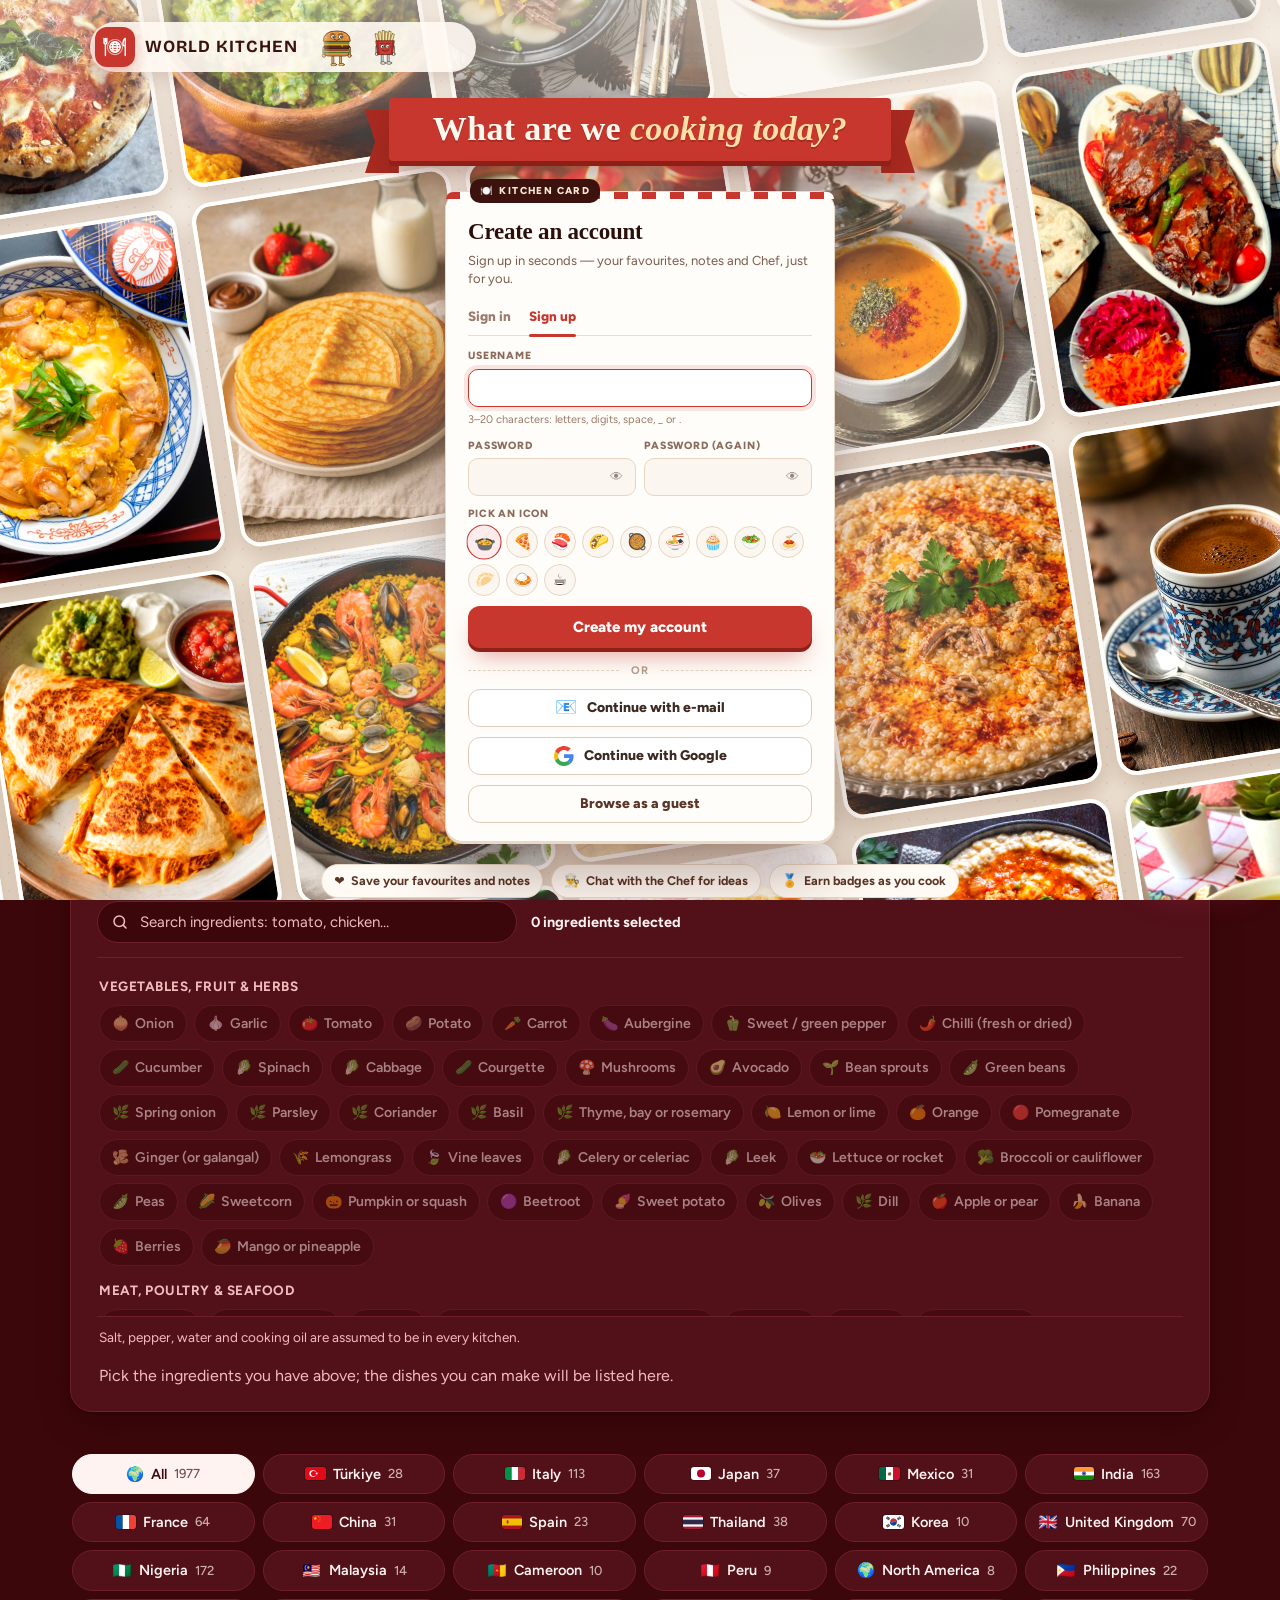
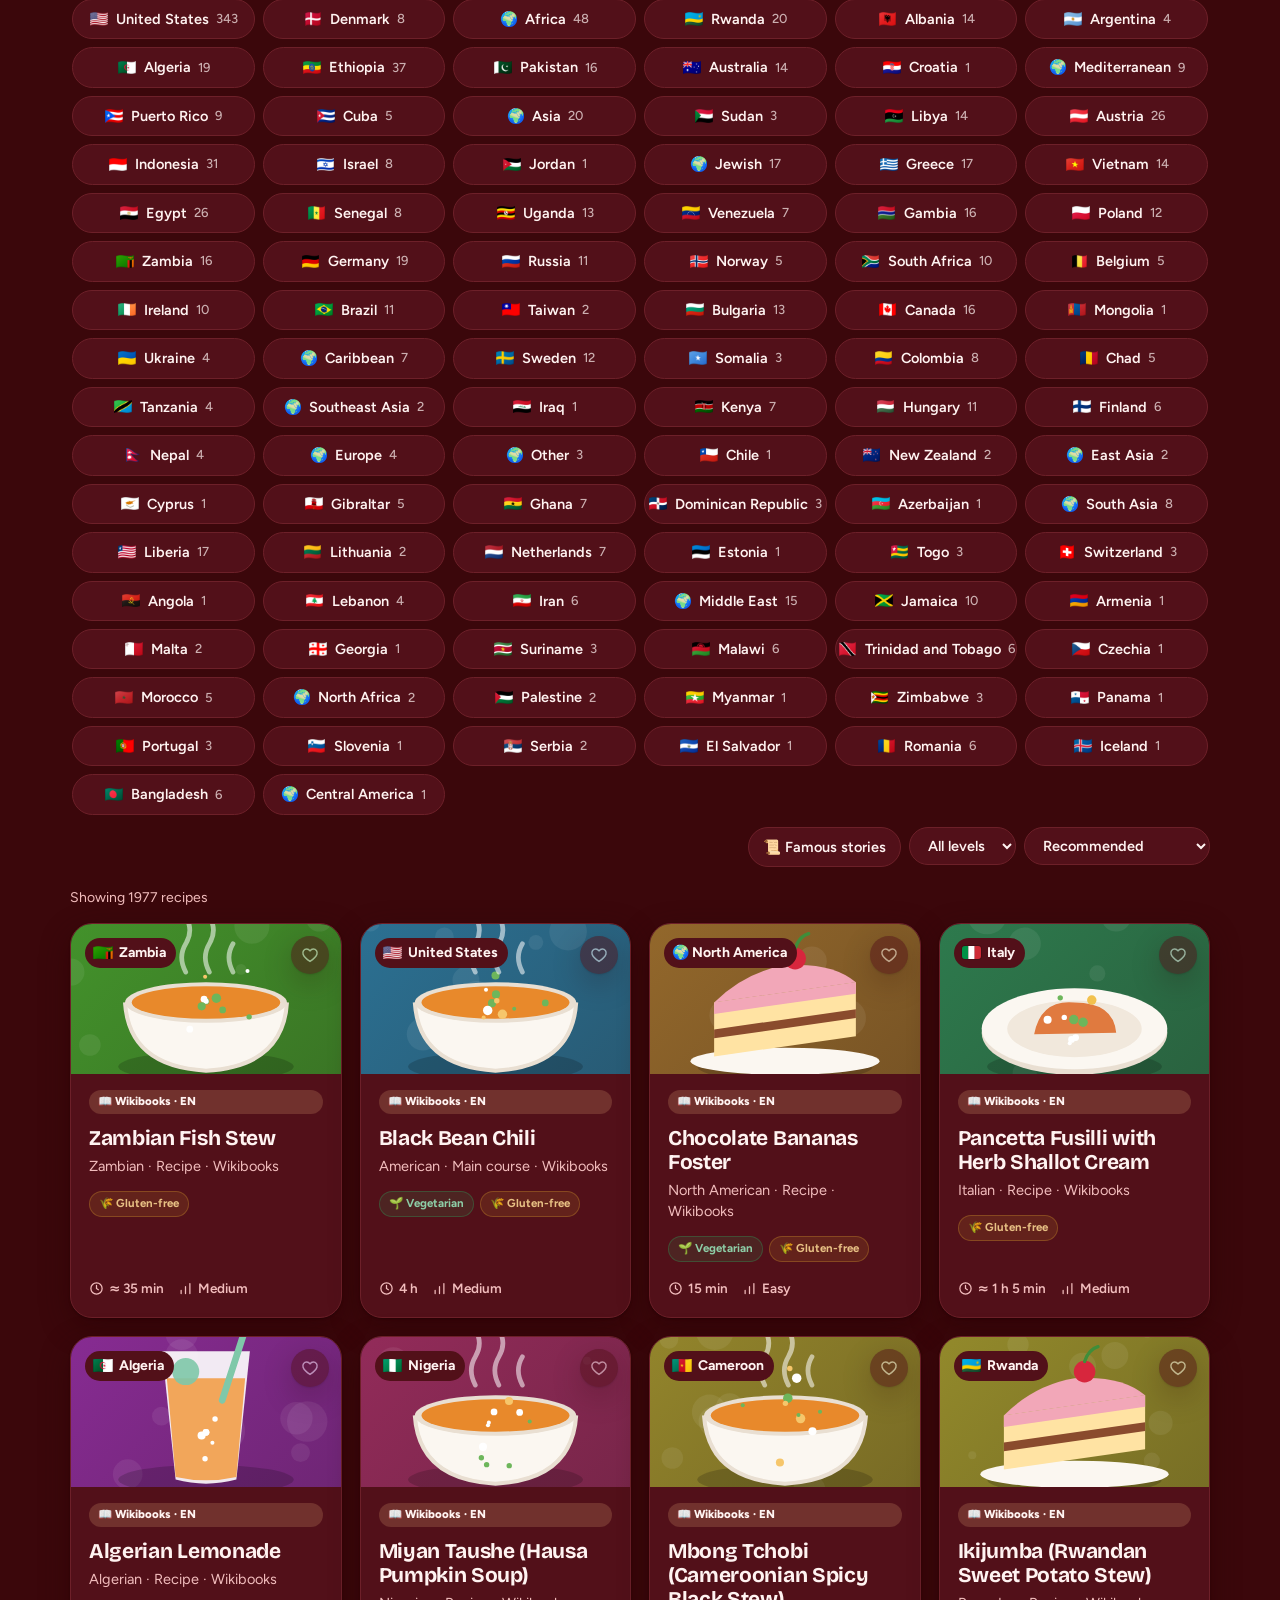
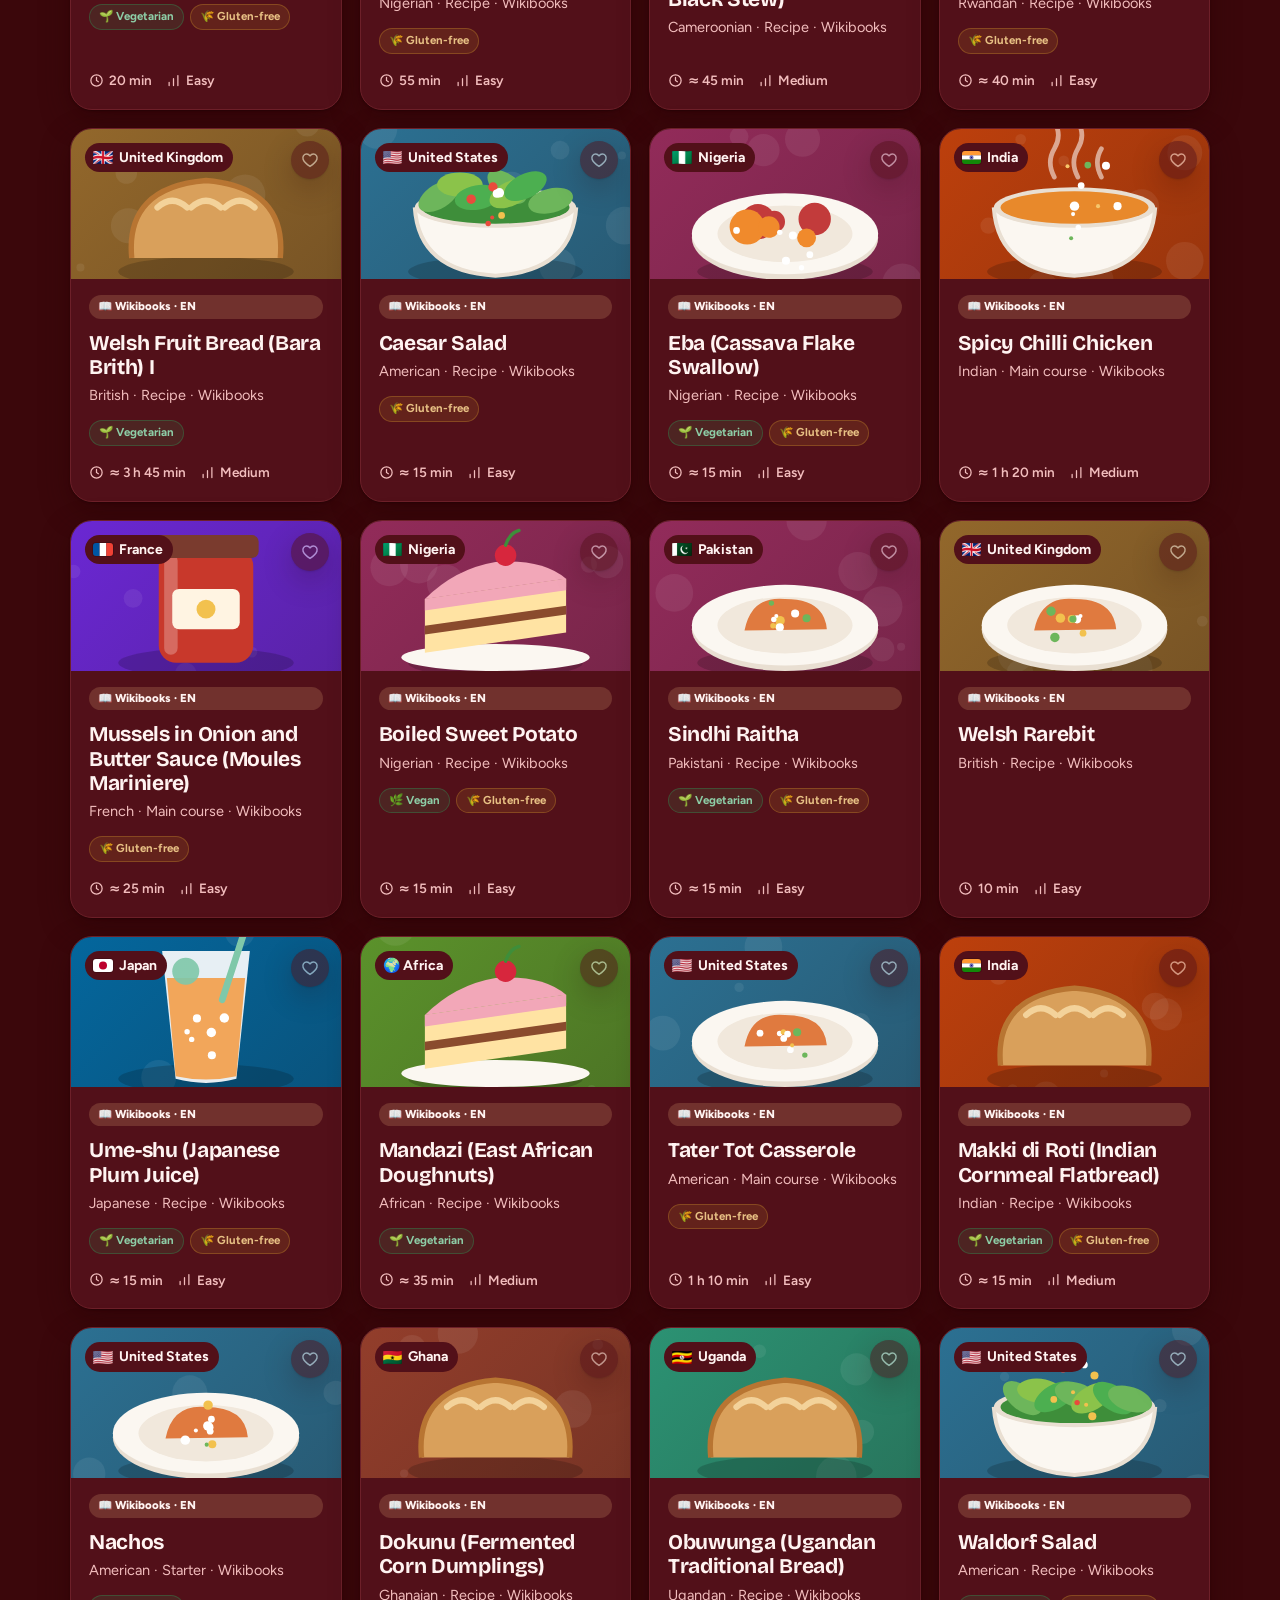
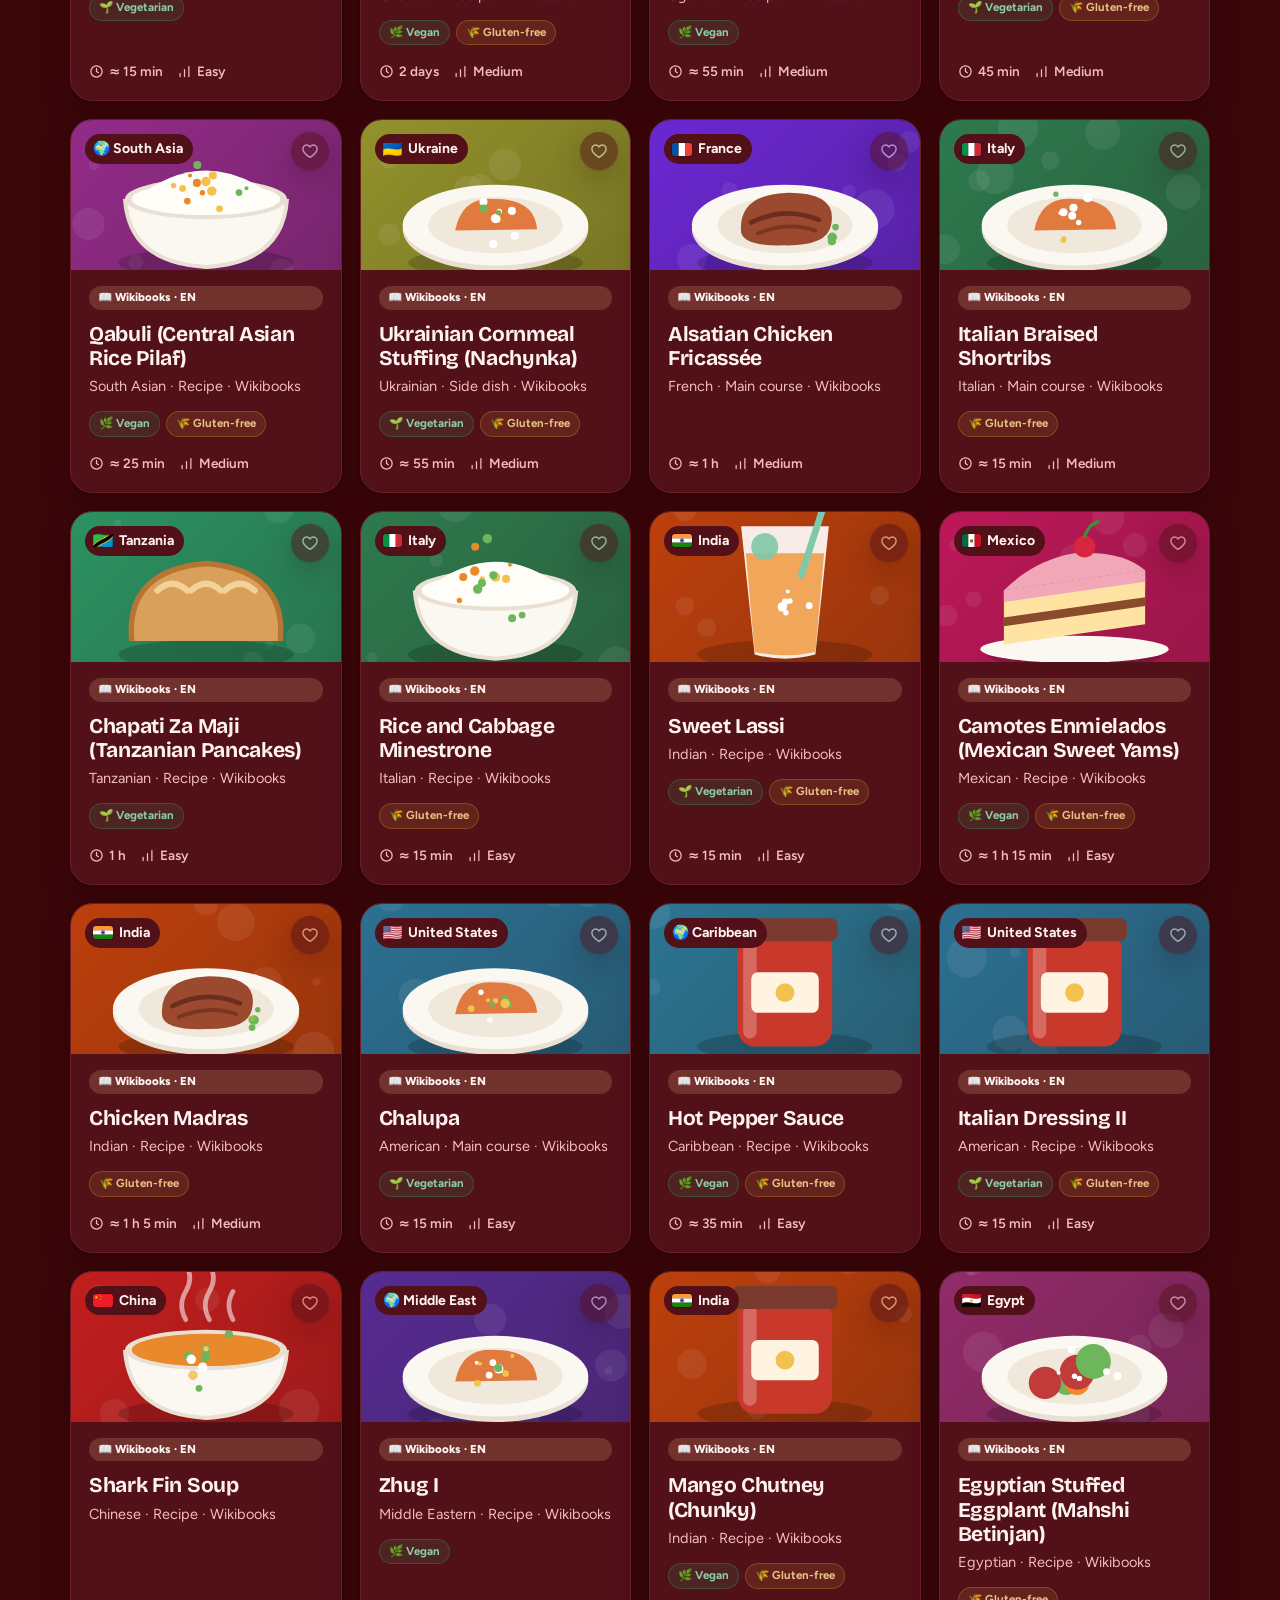
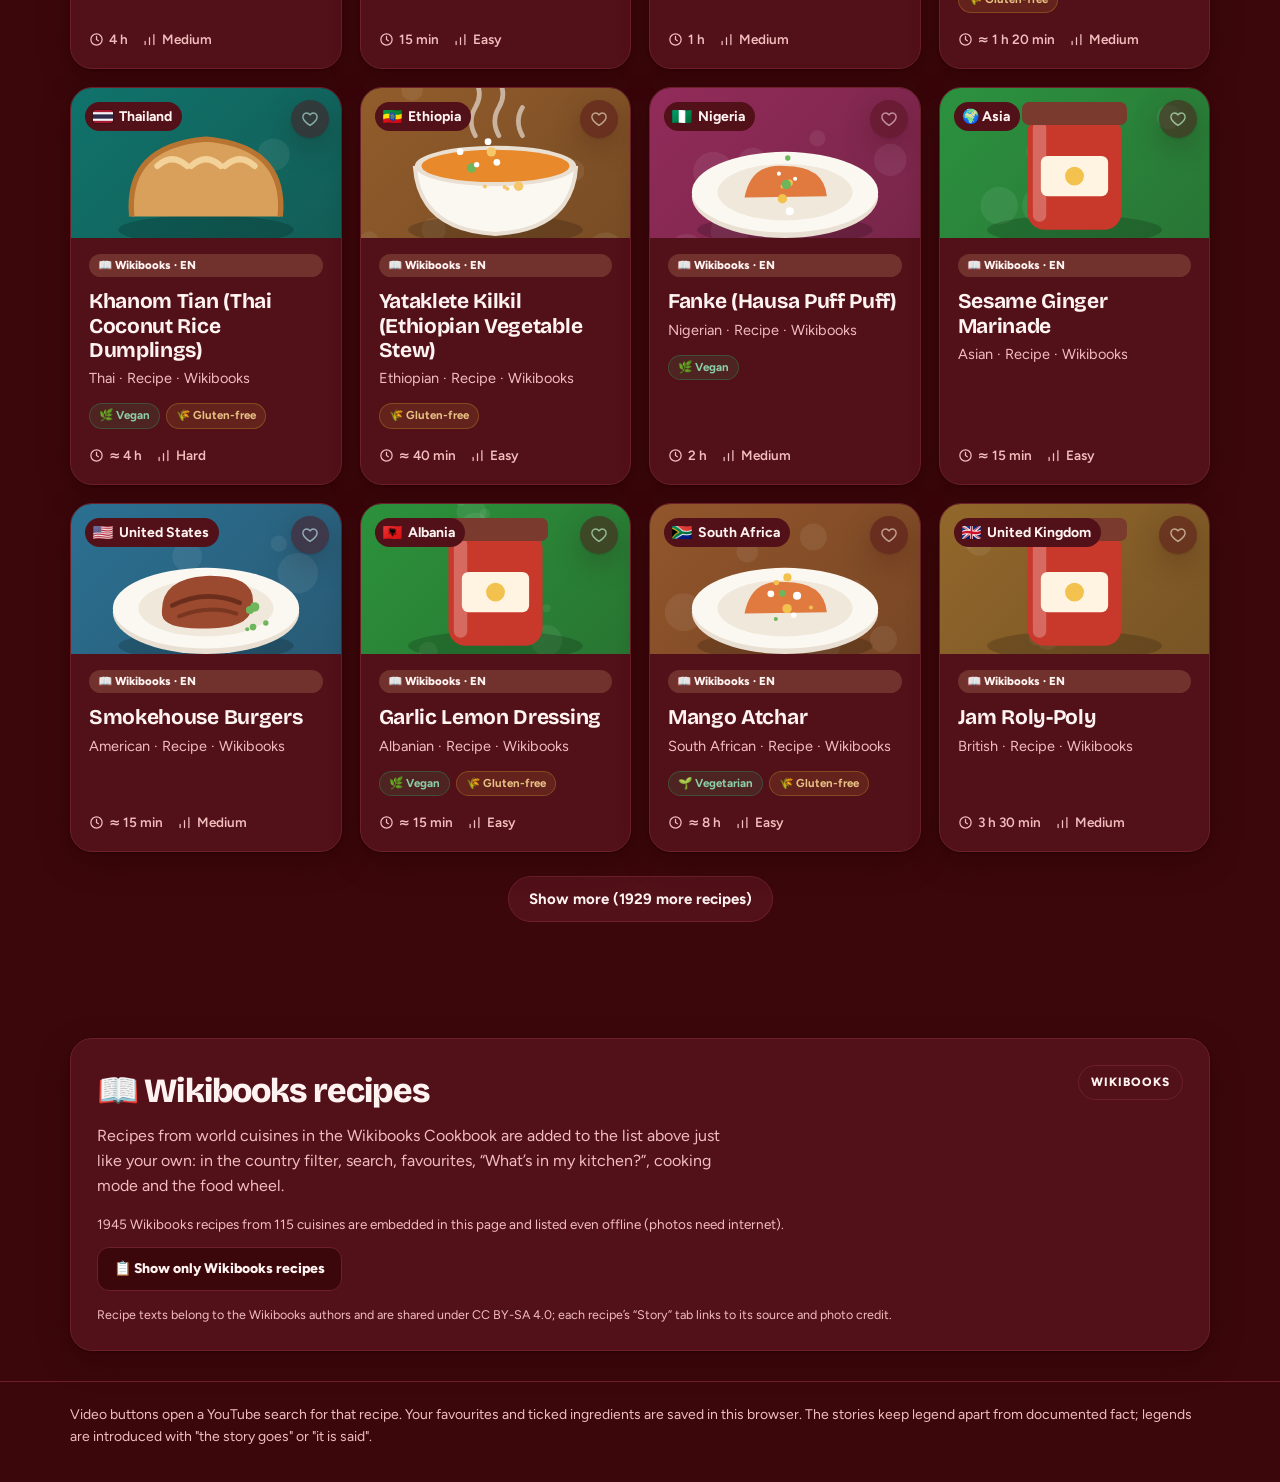
==== index.html @ ebfd3859 "World Kitchen yazısının yanında hamburger-patates kovalama animasyonu Giriş ekranındaki ve site üst " ====
<!DOCTYPE html>
<html lang="en" data-theme="dark">
<head>
<meta charset="utf-8">
<meta name="viewport" content="width=1280, viewport-fit=cover">
<title>World Kitchen — Recipes and Their Stories</title>
<meta property="og:title" content="World Kitchen — Recipes and Their Stories">
<meta property="og:description" content="Around 2,000 recipes from more than 100 cuisines, with cooking mode, timers, a food wheel and a what-can-I-cook ingredient finder.">
<meta property="og:type" content="website">
<meta property="og:url" content="https://dunya-mutfagi.vercel.app/">
<meta name="description" content="World Kitchen is a free recipe atlas: around 2,000 recipes from more than 100 countries, with cooking mode, timers, a food wheel and a 'what can I cook' ingredient finder.">
<link rel="icon" href="data:image/svg+xml,%3Csvg%20xmlns%3D%22http%3A//www.w3.org/2000/svg%22%20viewBox%3D%220%200%2032%2032%22%3E%3Crect%20width%3D%2232%22%20height%3D%2232%22%20rx%3D%228%22%20fill%3D%22%233B070B%22/%3E%3Cg%20fill%3D%22none%22%20stroke%3D%22%23FFF3F1%22%20stroke-width%3D%221.7%22%20stroke-linecap%3D%22round%22%20stroke-linejoin%3D%22round%22%3E%3Ccircle%20cx%3D%2216%22%20cy%3D%2216%22%20r%3D%229.3%22%20stroke-width%3D%221.4%22%20opacity%3D%22.6%22/%3E%3Ccircle%20cx%3D%2216%22%20cy%3D%2216%22%20r%3D%226.4%22/%3E%3Cellipse%20cx%3D%2216%22%20cy%3D%2216%22%20rx%3D%222.8%22%20ry%3D%226.4%22/%3E%3Cpath%20d%3D%22M9.6%2016h12.8M10.6%2012.8h10.8M10.6%2019.2h10.8%22/%3E%3Cpath%20d%3D%22M2.4%205.5v4.2M4.2%205.5v4.2M6%205.5v4.2M2.4%209.7c0%201.6.8%202.5%201.8%202.5S6%2011.3%206%209.7M4.2%2012.2V26.5%22/%3E%3Cpath%20d%3D%22M28.6%2026.5V5.5c-1.9%201.1-2.8%203.9-2.8%206.9%200%201.5.9%202.4%202.8%202.6%22/%3E%3C/g%3E%3C/svg%3E">
<link rel="preconnect" href="https://fonts.googleapis.com">
<link rel="preconnect" href="https://fonts.gstatic.com" crossorigin>
<link href="https://fonts.googleapis.com/css2?family=Bricolage+Grotesque:opsz,wght@12..96,200;12..96,300;12..96,500;12..96,700;12..96,800&family=Figtree:wght@400;500;600;700&display=swap" rel="stylesheet">
<style>
:root{
  box-sizing:border-box;
  padding-top:env(safe-area-inset-top,0px);
  padding-bottom:env(safe-area-inset-bottom,0px);
  --bg:#F6F7F9; --surface:#FFFFFF; --surface-2:#EEF1F4; --ink:#172026; --muted:#5E6B74; --line:#E1E6EA;
  --glass:rgba(246,247,249,.78); --shadow:0 1px 2px rgba(23,32,38,.06),0 8px 24px rgba(23,32,38,.07);
  --accent:#3B5BDB; --on-accent:#fff;
  --display:"Bricolage Grotesque", "Figtree", system-ui, sans-serif;
  --sans:"Figtree", system-ui, -apple-system, "Segoe UI", Roboto, sans-serif;
  --r-lg:22px; --r-md:14px; --r-sm:10px;
}
@media (prefers-color-scheme: dark){
  :root:not([data-theme="light"]){
    --bg:#3B070B; --surface:#521019; --surface-2:#651822; --ink:#FFF3F1; --muted:#F2BDBD; --line:#6D2029;
    --glass:rgba(59,7,11,.86); --shadow:0 1px 2px rgba(0,0,0,.25),0 10px 30px rgba(40,0,5,.45); --accent:#FFC98A; --on-accent:#3B070B;
  }
}
:root[data-theme="dark"]{
  --bg:#3B070B; --surface:#521019; --surface-2:#651822; --ink:#FFF3F1; --muted:#F2BDBD; --line:#6D2029;
  --glass:rgba(59,7,11,.86); --shadow:0 1px 2px rgba(0,0,0,.25),0 10px 30px rgba(40,0,5,.45); --accent:#FFC98A; --on-accent:#3B070B;
}
/* ek temalar */
:root[data-skin="navy"]{--bg:#0E1726;--surface:#16233A;--surface-2:#1F2F4D;--ink:#EEF3FF;--muted:#A9B8D6;--line:#2A3D5E;--glass:rgba(14,23,38,.86);--shadow:0 1px 2px rgba(0,0,0,.25),0 10px 30px rgba(0,0,0,.4);--accent:#8FB8FF;--on-accent:#0E1726}
:root[data-skin="forest"]{--bg:#0F1F17;--surface:#173024;--surface-2:#1F3D2E;--ink:#EEF7F0;--muted:#A8C9B3;--line:#2A4A38;--glass:rgba(15,31,23,.86);--shadow:0 1px 2px rgba(0,0,0,.25),0 10px 30px rgba(0,0,0,.4);--accent:#E6C26B;--on-accent:#0F1F17}
:root[data-skin="espresso"]{--bg:#1E1410;--surface:#2B1D17;--surface-2:#3A2820;--ink:#F7EDE6;--muted:#CDB4A4;--line:#4A3328;--glass:rgba(30,20,16,.86);--shadow:0 1px 2px rgba(0,0,0,.25),0 10px 30px rgba(0,0,0,.4);--accent:#E8A86A;--on-accent:#1E1410}
:root[data-skin="plum"]{--bg:#1A1225;--surface:#251A35;--surface-2:#31234A;--ink:#F4EEFF;--muted:#C2B3DD;--line:#3B2C55;--glass:rgba(26,18,37,.86);--shadow:0 1px 2px rgba(0,0,0,.25),0 10px 30px rgba(0,0,0,.4);--accent:#F5B3D0;--on-accent:#1A1225}
:root[data-skin="black"]{--bg:#000000;--surface:#111111;--surface-2:#1B1B1B;--ink:#F2F2F2;--muted:#A8A8A8;--line:#262626;--glass:rgba(0,0,0,.86);--shadow:0 1px 2px rgba(0,0,0,.25),0 10px 30px rgba(0,0,0,.4);--accent:#FFC98A;--on-accent:#000000}
:root[data-skin="cream"]{--bg:#F7F1E6;--surface:#FFFBF3;--surface-2:#EFE6D6;--ink:#2E2219;--muted:#75624F;--line:#E4D7C2;--glass:rgba(247,241,230,.86);--shadow:0 1px 2px rgba(23,32,38,.06),0 8px 24px rgba(23,32,38,.07);--accent:#B5542C;--on-accent:#FFFFFF}
:root[data-skin="mint"]{--bg:#EEF7F3;--surface:#FFFFFF;--surface-2:#DFF0E8;--ink:#12302A;--muted:#4F6F66;--line:#CFE5DB;--glass:rgba(238,247,243,.86);--shadow:0 1px 2px rgba(23,32,38,.06),0 8px 24px rgba(23,32,38,.07);--accent:#1F8A6B;--on-accent:#FFFFFF}
:root[data-skin="rose"]{--bg:#FDF0F3;--surface:#FFFFFF;--surface-2:#F8E0E7;--ink:#3A1621;--muted:#8A5A68;--line:#F1D3DC;--glass:rgba(253,240,243,.86);--shadow:0 1px 2px rgba(23,32,38,.06),0 8px 24px rgba(23,32,38,.07);--accent:#D63E6C;--on-accent:#FFFFFF}
:root[data-skin="sky"]{--bg:#EEF4FB;--surface:#FFFFFF;--surface-2:#DDE9F7;--ink:#14243A;--muted:#53657D;--line:#CCDCEF;--glass:rgba(238,244,251,.86);--shadow:0 1px 2px rgba(23,32,38,.06),0 8px 24px rgba(23,32,38,.07);--accent:#2F6FD6;--on-accent:#FFFFFF}
:root[data-skin="lavender"]{--bg:#F4F0FC;--surface:#FFFFFF;--surface-2:#E8E0F8;--ink:#2A1A45;--muted:#6B5A8A;--line:#DDD2F2;--glass:rgba(244,240,252,.86);--shadow:0 1px 2px rgba(23,32,38,.06),0 8px 24px rgba(23,32,38,.07);--accent:#7C3AED;--on-accent:#FFFFFF}
:root[data-skin="cherry"]{--bg:#FDF1F1;--surface:#FFFFFF;--surface-2:#F9E0E0;--ink:#3A1212;--muted:#8A5050;--line:#F2D0D0;--glass:rgba(253,241,241,.86);--shadow:0 1px 2px rgba(23,32,38,.06),0 8px 24px rgba(23,32,38,.07);--accent:#D62828;--on-accent:#FFFFFF}
:root[data-skin="peach"]{--bg:#FFF4EC;--surface:#FFFFFF;--surface-2:#FDE6D6;--ink:#3A2214;--muted:#8A6450;--line:#F6D9C4;--glass:rgba(255,244,236,.86);--shadow:0 1px 2px rgba(23,32,38,.06),0 8px 24px rgba(23,32,38,.07);--accent:#E8691E;--on-accent:#FFFFFF}
:root[data-skin="lemon"]{--bg:#FDFBEA;--surface:#FFFFFF;--surface-2:#F8F2CC;--ink:#2F2A0E;--muted:#6E6740;--line:#EDE4B4;--glass:rgba(253,251,234,.86);--shadow:0 1px 2px rgba(23,32,38,.06),0 8px 24px rgba(23,32,38,.07);--accent:#B8960B;--on-accent:#FFFFFF}
:root[data-skin="ocean"]{--bg:#0A1F24;--surface:#11303A;--surface-2:#18404C;--ink:#E8F7F8;--muted:#9CC6CC;--line:#21505C;--glass:rgba(10,31,36,.86);--shadow:0 1px 2px rgba(0,0,0,.25),0 10px 30px rgba(0,0,0,.4);--accent:#4FD1C5;--on-accent:#0A1F24}
:root[data-skin="crimson"]{--bg:#170B0D;--surface:#241215;--surface-2:#33191D;--ink:#FBECEC;--muted:#D3A6AB;--line:#45222A;--glass:rgba(23,11,13,.86);--shadow:0 1px 2px rgba(0,0,0,.25),0 10px 30px rgba(0,0,0,.4);--accent:#FF4D5E;--on-accent:#170B0D}
:root[data-skin="graphite"]{--bg:#1C1E22;--surface:#26292E;--surface-2:#31353B;--ink:#F1F2F4;--muted:#A9AFB8;--line:#3D4249;--glass:rgba(28,30,34,.86);--shadow:0 1px 2px rgba(0,0,0,.25),0 10px 30px rgba(0,0,0,.4);--accent:#F2C14E;--on-accent:#1C1E22}
:root[data-skin="galaxy"]{--bg:#0F0D2A;--surface:#18153D;--surface-2:#221E52;--ink:#EEEBFF;--muted:#ABA4DA;--line:#2E2866;--glass:rgba(15,13,42,.86);--shadow:0 1px 2px rgba(0,0,0,.25),0 10px 30px rgba(0,0,0,.4);--accent:#7DD3FC;--on-accent:#0F0D2A}
.skin-pop{position:fixed;top:calc(env(safe-area-inset-top,0px) + 74px);right:16px;z-index:72;width:min(380px,calc(100% - 32px));max-height:calc(100% - 100px);overflow:auto;padding:14px 16px 16px;border-radius:18px;border:1px solid var(--line);background:var(--surface);color:var(--ink);box-shadow:0 20px 50px rgba(0,0,0,.35)}
.skin-pop[hidden]{display:none}
.skin-top{display:flex;justify-content:space-between;align-items:center;margin-bottom:10px}.skin-top b{font-size:15px}
.skin-x{border:0;background:none;color:var(--ink);font-size:16px;cursor:pointer;opacity:.7}
.skin-h{margin:10px 0 6px;font-size:11.5px;font-weight:800;letter-spacing:.08em;text-transform:uppercase;color:var(--muted)}
.skin-grid{display:grid;grid-template-columns:repeat(2,1fr);gap:8px}
.skin-grid button{display:flex;align-items:center;gap:10px;padding:8px 10px;border-radius:12px;border:1.5px solid var(--line);background:var(--bg);color:var(--ink);font:inherit;font-size:13.5px;font-weight:700;cursor:pointer;text-align:left}
.skin-grid button[aria-pressed="true"]{border-color:var(--accent);box-shadow:0 0 0 2px color-mix(in srgb,var(--accent) 35%,transparent)}
.skin-sw{flex:none;width:30px;height:30px;border-radius:50%;border:1px solid rgba(127,127,127,.35);position:relative;overflow:hidden}
.skin-sw i{position:absolute;inset:auto 0 0 0;height:45%}
.skin-sw em{position:absolute;right:3px;top:3px;width:9px;height:9px;border-radius:50%}
@media (max-width:640px){.skin-pop{top:auto;bottom:calc(76px + env(safe-area-inset-bottom,0px));left:16px;right:16px;width:auto}}
*,*::before,*::after{box-sizing:inherit}
html{scroll-padding-top:calc(env(safe-area-inset-top,0px) + 80px)}
body{margin:0;background:var(--bg);color:var(--ink);font-family:var(--sans);font-size:16px;line-height:1.55;-webkit-font-smoothing:antialiased}
button{font:inherit;color:inherit}
a{color:inherit}
:focus-visible{outline:3px solid var(--accent);outline-offset:2px;border-radius:8px}
.wrap{max-width:1180px;margin:0 auto;padding:0 20px}
.sr{position:absolute;width:1px;height:1px;overflow:hidden;clip:rect(0 0 0 0)}

/* Top bar */
.bar{position:sticky;top:env(safe-area-inset-top,0px);z-index:20;background:var(--glass);backdrop-filter:saturate(1.6) blur(14px);-webkit-backdrop-filter:saturate(1.6) blur(14px);border-bottom:1px solid var(--line)}
.bar .wrap{display:flex;align-items:center;gap:14px;height:66px}
.logo{font-family:var(--display);font-weight:800;font-size:21px;letter-spacing:-.02em;display:flex;align-items:center;gap:8px;white-space:nowrap}
.logo i{font-style:normal;display:grid;place-items:center;width:34px;height:34px;border-radius:10px;background:var(--ink);color:var(--bg);font-size:18px}
.search{flex:1;max-width:460px;margin-left:auto;position:relative}
.search input{width:100%;height:42px;border-radius:999px;border:1px solid var(--line);background:var(--surface);color:var(--ink);padding:0 16px 0 42px;font:inherit;font-size:15px}
.search input::placeholder{color:var(--muted)}
.search svg{position:absolute;left:14px;top:50%;transform:translateY(-50%);width:18px;height:18px;color:var(--muted)}
.kbd{position:absolute;right:12px;top:50%;transform:translateY(-50%);font-size:12px;color:var(--muted);border:1px solid var(--line);border-radius:6px;padding:1px 6px}
.icon-btn{position:relative;width:42px;height:42px;border-radius:999px;border:1px solid var(--line);background:var(--surface);display:grid;place-items:center;cursor:pointer;flex:none}
.icon-btn svg{width:19px;height:19px}
.icon-btn[aria-pressed="true"]{background:var(--ink);color:var(--bg);border-color:var(--ink)}
.badge{position:absolute;top:-4px;right:-4px;min-width:18px;height:18px;border-radius:9px;background:#E03131;color:#fff;font-size:11px;font-weight:700;display:grid;place-items:center;padding:0 5px}
.badge[hidden]{display:none}

/* Hero */
.hero{padding:44px 0 26px}
.hero h1{font-family:var(--display);font-weight:800;font-size:clamp(38px,7vw,78px);line-height:.98;letter-spacing:-.035em;margin:0;max-width:13ch}
.hero p{color:var(--muted);font-size:18px;max-width:52ch;margin:16px 0 0}
.flags{display:flex;flex-wrap:wrap;gap:6px;margin-top:22px;font-size:30px}
.flags span{display:grid;place-items:center;width:52px;height:52px;border-radius:16px;background:var(--surface);box-shadow:var(--shadow)}

/* Filters */
.filters{display:flex;flex-wrap:wrap;gap:10px;align-items:center;padding:6px 0 20px}
.chips{display:grid;grid-template-columns:repeat(6,minmax(0,1fr));gap:8px;padding:2px;flex-basis:100%}
.chips .chip{justify-content:center}
@media (max-width:900px){.chips{grid-template-columns:repeat(6,max-content);overflow-x:auto;scrollbar-width:none;padding-bottom:4px}}
@media (max-width:640px){
  .bar .wrap{gap:8px}
  .bar .icon-btn{width:38px;height:38px}
  .logo{font-size:18px}
  .logo i{width:30px;height:30px;font-size:16px}
  .tools{flex-wrap:wrap}
  .tools .chip{flex-basis:100%;justify-content:center}
}
.chips::-webkit-scrollbar{display:none}
.chip{border:1px solid var(--line);background:var(--surface);border-radius:999px;padding:8px 14px;cursor:pointer;white-space:nowrap;font-weight:600;font-size:14.5px;display:inline-flex;gap:7px;align-items:center;transition:background .15s,border-color .15s}
.chip:hover{border-color:var(--muted)}
.chip[aria-pressed="true"]{background:var(--c,var(--ink));border-color:var(--c,var(--ink));color:#fff}
.chip .n{font-weight:500;opacity:.7;font-size:13px}
.tools{display:flex;gap:8px;margin-left:auto}
select{height:38px;border-radius:999px;border:1px solid var(--line);background:var(--surface);color:var(--ink);padding:0 14px;font:inherit;font-size:14.5px;font-weight:600;cursor:pointer}
.count{color:var(--muted);font-size:14px;margin:0 0 14px}

/* Grid */
.grid{display:grid;grid-template-columns:repeat(auto-fill,minmax(260px,1fr));gap:18px;padding-bottom:70px}
.card{position:relative;background:var(--surface);border-radius:var(--r-lg);box-shadow:var(--shadow);overflow:hidden;cursor:pointer;display:flex;flex-direction:column;border:1px solid var(--line);text-align:left;padding:0;transition:transform .2s ease,box-shadow .2s ease}
.card:hover{transform:translateY(-3px);box-shadow:0 2px 4px rgba(23,32,38,.08),0 18px 40px rgba(23,32,38,.13)}
.card .art{height:150px;display:grid;place-items:center;font-size:74px;background:radial-gradient(120% 120% at 20% 10%,color-mix(in srgb,var(--c) 38%,transparent),color-mix(in srgb,var(--c) 12%,transparent) 60%),var(--surface-2);position:relative}
.card .art .fl{position:absolute;left:14px;top:14px;font-size:14px;font-weight:700;background:var(--surface);color:var(--ink);border-radius:999px;padding:4px 10px 4px 8px;display:flex;gap:6px;align-items:center}
.card .body{padding:16px 18px 18px;display:flex;flex-direction:column;gap:6px;flex:1}
.card h3{font-family:var(--display);font-weight:700;font-size:21px;letter-spacing:-.015em;line-height:1.15;margin:0}
.card p{margin:0;color:var(--muted);font-size:14.5px;line-height:1.45}
.meta{display:flex;gap:14px;margin-top:auto;padding-top:10px;font-size:13.5px;color:var(--muted);font-weight:600}
.meta span{display:inline-flex;align-items:center;gap:5px}
.meta svg{width:15px;height:15px}
.fav{position:absolute;right:12px;top:12px;width:38px;height:38px;border-radius:999px;border:0;background:var(--surface);display:grid;place-items:center;cursor:pointer;box-shadow:var(--shadow);z-index:2}
.fav svg{width:18px;height:18px}
.fav[aria-pressed="true"] svg{fill:#E03131;color:#E03131}
.empty{grid-column:1/-1;text-align:center;padding:60px 20px;color:var(--muted)}
.empty b{display:block;color:var(--ink);font-family:var(--display);font-size:22px;margin-bottom:6px}
.empty button{margin-top:14px}

/* Detail sheet */
.scrim{position:fixed;inset:0;background:rgba(10,14,16,.5);z-index:40;opacity:0;pointer-events:none;transition:opacity .25s}
.scrim.open{opacity:1;pointer-events:auto}
.sheet{position:fixed;z-index:50;top:0;right:0;bottom:0;width:min(760px,100%);background:var(--bg);transform:translateX(100%);visibility:hidden;transition:transform .32s cubic-bezier(.2,.8,.2,1),visibility 0s linear .32s;display:flex;flex-direction:column;padding-top:env(safe-area-inset-top,0px)}
.sheet.open{transform:none;visibility:visible;box-shadow:-20px 0 60px rgba(0,0,0,.25);transition:transform .32s cubic-bezier(.2,.8,.2,1)}
.seg{max-width:100%;overflow-x:auto}
.sheet-head{display:flex;gap:8px;align-items:center;padding:14px 18px;border-bottom:1px solid var(--line)}
.sheet-head .grow{flex:1}
.sheet-scroll{overflow-y:auto;flex:1;padding:0 0 calc(30px + env(safe-area-inset-bottom,0px))}
.cover{height:210px;display:grid;place-items:center;font-size:110px;background:radial-gradient(120% 120% at 20% 10%,color-mix(in srgb,var(--c) 42%,transparent),color-mix(in srgb,var(--c) 10%,transparent) 65%),var(--surface-2)}
.d-inner{padding:24px 26px 0}
.d-country{font-weight:700;color:var(--c);font-size:14.5px;display:flex;gap:6px;align-items:center}
.d-inner h2{font-family:var(--display);font-weight:800;font-size:clamp(30px,5vw,44px);letter-spacing:-.03em;line-height:1.02;margin:6px 0 10px}
.d-desc{color:var(--muted);font-size:17px;margin:0 0 18px}
.stats{display:grid;grid-template-columns:repeat(4,1fr);gap:10px;margin-bottom:18px}
.stat{background:var(--surface);border:1px solid var(--line);border-radius:var(--r-md);padding:12px 14px}
.stat small{display:block;color:var(--muted);font-size:13px;font-weight:600}
.stat b{font-family:var(--display);font-size:18px;font-weight:700}
.actions{display:flex;flex-wrap:wrap;gap:10px;margin-bottom:24px}
.btn{display:inline-flex;align-items:center;gap:9px;height:46px;padding:0 20px;border-radius:999px;border:1px solid var(--line);background:var(--surface);font-weight:700;font-size:15px;cursor:pointer;text-decoration:none}
.btn svg{width:20px;height:20px}
.btn.yt{background:#E62117;border-color:#E62117;color:#fff}
.btn.primary{background:var(--ink);border-color:var(--ink);color:var(--bg)}
.btn:hover{filter:brightness(1.06)}
.seg{display:inline-flex;background:var(--surface-2);border-radius:999px;padding:4px;margin-bottom:18px}
.seg button{border:0;background:none;padding:8px 18px;border-radius:999px;font-weight:700;font-size:14.5px;cursor:pointer;color:var(--muted)}
.seg button[aria-selected="true"]{background:var(--surface);color:var(--ink);box-shadow:var(--shadow)}
.progress{display:flex;align-items:center;gap:12px;margin-bottom:12px;font-size:14px;color:var(--muted);font-weight:600}
.progress .track{flex:1;height:8px;border-radius:4px;background:var(--surface-2);overflow:hidden}
.progress .fill{height:100%;background:var(--c);width:0;transition:width .25s}
.ing{list-style:none;margin:0;padding:0;background:var(--surface);border:1px solid var(--line);border-radius:var(--r-md);overflow:hidden}
.ing li+li{border-top:1px solid var(--line)}
.ing label{display:flex;gap:12px;align-items:center;padding:13px 16px;cursor:pointer}
.ing input{appearance:none;width:22px;height:22px;border-radius:7px;border:2px solid var(--line);flex:none;display:grid;place-items:center;cursor:pointer;margin:0;transition:background .15s,border-color .15s}
.ing input:checked{background:var(--c);border-color:var(--c)}
.ing input:checked::after{content:"";width:6px;height:11px;border:solid #fff;border-width:0 2.5px 2.5px 0;transform:rotate(45deg) translate(-1px,-1px)}
.ing input:checked + span{color:var(--muted);text-decoration:line-through}
.row-actions{display:flex;justify-content:flex-end;gap:8px;margin-top:10px}
.link-btn{border:0;background:none;color:var(--muted);font-weight:600;font-size:14px;cursor:pointer;padding:6px 8px;border-radius:8px}
.link-btn:hover{color:var(--ink)}
.steps{list-style:none;margin:0;padding:0;display:flex;flex-direction:column;gap:10px}
.steps li{display:grid;grid-template-columns:40px 1fr;gap:12px;background:var(--surface);border:1px solid var(--line);border-radius:var(--r-md);padding:14px 16px;align-items:start}
.steps .num{width:32px;height:32px;border-radius:10px;background:color-mix(in srgb,var(--c) 16%,transparent);color:var(--c);display:grid;place-items:center;font-weight:800;font-family:var(--display)}
.tip{margin-top:16px;padding:16px 18px;border-radius:var(--r-md);background:color-mix(in srgb,var(--c) 12%,var(--surface));border:1px solid color-mix(in srgb,var(--c) 30%,transparent);display:flex;gap:12px}
.tip span{font-size:22px;line-height:1}

/* Cooking mode */
.cook{position:fixed;inset:0;z-index:60;background:var(--bg);display:none;flex-direction:column;padding:calc(env(safe-area-inset-top,0px) + 16px) 20px calc(env(safe-area-inset-bottom,0px) + 20px)}
.cook.open{display:flex}
.cook-top{display:flex;align-items:center;gap:12px;max-width:900px;width:100%;margin:0 auto}
.cook-top .t{flex:1;font-weight:700}
.cook-top .t small{display:block;color:var(--muted);font-weight:600}
.dots{display:flex;gap:6px;max-width:900px;width:100%;margin:18px auto 0}
.dots i{flex:1;height:5px;border-radius:3px;background:var(--surface-2)}
.dots i.on{background:var(--c)}
.cook-main{flex:1;display:flex;flex-direction:column;justify-content:center;max-width:900px;width:100%;margin:0 auto;padding:20px 0}
.cook-main .lbl{color:var(--c);font-weight:800;font-family:var(--display);font-size:18px}
.cook-main p{font-family:var(--display);font-weight:500;font-size:clamp(26px,4.4vw,44px);line-height:1.2;letter-spacing:-.02em;margin:10px 0 0}
.timer{margin-top:26px;display:flex;align-items:center;gap:14px;flex-wrap:wrap}
.timer .clock{font-family:var(--display);font-weight:800;font-size:40px;font-variant-numeric:tabular-nums}
.cook-nav{display:flex;gap:12px;max-width:900px;width:100%;margin:0 auto}
.cook-nav .btn{flex:1;justify-content:center;height:56px;font-size:17px}

.toast{position:fixed;left:50%;bottom:calc(24px + env(safe-area-inset-bottom,0px));transform:translate(-50%,20px);background:var(--ink);color:var(--bg);padding:12px 18px;border-radius:999px;font-weight:600;font-size:14.5px;opacity:0;pointer-events:none;transition:.25s;z-index:80}
.toast.show{opacity:1;transform:translate(-50%,0)}

/* Photos */
.card .art img,.cover img,.lg-card .lg-art img{position:absolute;inset:0;width:100%;height:100%;object-fit:cover}
.card .art .fl{z-index:1}
.card .art .fl img.flg,.cover img.flg,.lg-card img.flg{position:static;inset:auto;width:1.4em;height:.93em;object-fit:cover}
.cover{position:relative;overflow:hidden}
.photo-btn{position:absolute;right:14px;bottom:14px;z-index:2;display:inline-flex;gap:8px;align-items:center;height:40px;padding:0 16px;border-radius:999px;border:0;background:rgba(15,20,23,.72);color:#fff;font-weight:700;font-size:14px;cursor:pointer;backdrop-filter:blur(6px)}
.photo-btn svg{width:18px;height:18px}
.photo-btn.sec{right:auto;left:14px}
.legend-badge{display:inline-flex;align-items:center;gap:5px;font-size:12.5px;font-weight:700;color:var(--c);background:color-mix(in srgb,var(--c) 13%,transparent);border-radius:999px;padding:3px 9px;align-self:flex-start}

/* Legendary band */
.legends{padding:4px 0 34px}
.legends h2{font-family:var(--display);font-weight:800;font-size:clamp(26px,3.6vw,36px);letter-spacing:-.025em;margin:0}
.legends > p{color:var(--muted);margin:6px 0 16px;max-width:60ch}
.lg-track{display:grid;grid-auto-flow:column;grid-auto-columns:minmax(290px,340px);gap:16px;overflow-x:auto;scroll-snap-type:x mandatory;padding:4px 2px 12px;scrollbar-width:thin}
.lg-card{scroll-snap-align:start;background:var(--surface);border:1px solid var(--line);border-radius:var(--r-lg);box-shadow:var(--shadow);overflow:hidden;display:flex;flex-direction:column;cursor:pointer;text-align:left;padding:0}
.lg-card .lg-art{position:relative;height:120px;display:grid;place-items:center;font-size:58px;background:radial-gradient(120% 120% at 20% 10%,color-mix(in srgb,var(--c) 38%,transparent),color-mix(in srgb,var(--c) 12%,transparent) 60%),var(--surface-2)}
.lg-card .lg-body{padding:14px 16px 16px;display:flex;flex-direction:column;gap:6px;flex:1}
.lg-card small{color:var(--c);font-weight:700;font-size:13px}
.lg-card h3{font-family:var(--display);font-size:20px;margin:0;letter-spacing:-.015em;line-height:1.15}
.lg-card p{margin:0;color:var(--muted);font-size:14.5px;line-height:1.5;display:-webkit-box;-webkit-line-clamp:4;-webkit-box-orient:vertical;overflow:hidden}
.lg-card .more{margin-top:auto;padding-top:8px;font-weight:700;font-size:14px;color:var(--ink)}
.story{font-size:17.5px;line-height:1.7;background:var(--surface);border:1px solid var(--line);border-radius:var(--r-md);padding:20px 22px}
.story p{margin:0}
.story .src{margin-top:14px;font-size:13.5px;color:var(--muted)}
.chip.legend[aria-pressed="true"]{background:#8A5A00;border-color:#8A5A00}
.chip[data-id="all"][aria-pressed="true"]{color:var(--bg)}
.where{list-style:none;margin:0;padding:0;display:flex;flex-direction:column;gap:10px}
.where li{background:var(--surface);border:1px solid var(--line);border-radius:var(--r-md);padding:16px 18px}
.w-head{display:flex;flex-wrap:wrap;gap:4px 12px;align-items:baseline}
.w-head b{font-family:var(--display);font-size:19px}
.w-head span{color:var(--muted);font-size:14px;font-weight:600}
.where p{margin:8px 0 6px;line-height:1.6}
.w-map{display:inline-block;padding:6px 0;text-decoration:none;color:var(--c)!important}
.w-price{display:table;margin:2px 0 4px;padding:5px 11px;border-radius:999px;background:color-mix(in srgb,var(--c) 14%,transparent);font-weight:700;font-size:14px}
.w-title{font-family:var(--display);font-size:19px;margin:18px 2px 10px}
.w-title:first-child{margin-top:0}
.w-price.none{background:transparent;padding:0;font-weight:600;color:var(--muted)}
.w-note{color:var(--muted);font-size:13.5px;margin:12px 2px 0}
.seg{max-width:100%;overflow-x:auto}
.seg button{white-space:nowrap}
.pitch-row{display:flex;flex-wrap:wrap;gap:10px 16px;align-items:center;max-width:900px;width:100%;margin:14px auto 0}
.pitch-row[hidden]{display:none}
.pitch-row .chip[aria-pressed="true"]{background:var(--ink);border-color:var(--ink);color:var(--bg)}
.pitch{display:flex;align-items:center;gap:10px;font-weight:600;font-size:14px;color:var(--muted)}
.pitch input{width:160px;accent-color:var(--c,var(--accent))}
.pitch b{color:var(--ink);min-width:64px}
.voice-sel{height:42px;max-width:260px;border-radius:999px;border:1px solid var(--line);background:var(--surface);color:var(--ink);padding:0 12px;font:inherit;font-size:14px;font-weight:600;cursor:pointer}
.voice-sel[hidden]{display:none}
@media (max-width:640px){.cook-top{flex-wrap:wrap}.voice-sel{order:3;flex:1 1 100%;max-width:none}}
.voice-btn{display:inline-flex;align-items:center;gap:8px;height:42px;padding:0 16px;border-radius:999px;border:1px solid var(--line);background:var(--surface);color:var(--ink);font-weight:700;font-size:14.5px;cursor:pointer;white-space:nowrap}
.voice-btn[aria-pressed="true"]{background:var(--ink);border-color:var(--ink);color:var(--bg)}
.voice-btn[hidden]{display:none}
.voice-btn .vi{font-size:17px}
.cook-main .again{font-family:var(--sans);font-size:14px;margin-left:10px;vertical-align:middle}
@media (max-width:520px){#voiceLbl{display:none}.voice-btn{padding:0 12px}}
#legends[hidden]{display:none!important}
/* Pantry (şimdilik kapalı) */
.pantry[hidden],#pantryBtn[hidden]{display:none!important}
.pantry{background:var(--surface);border:1px solid var(--line);border-radius:var(--r-lg);padding:26px 26px 22px;margin:0 0 34px;box-shadow:var(--shadow);scroll-margin-top:90px}
.p-head h2{font-family:var(--display);font-weight:800;font-size:clamp(26px,3.6vw,36px);letter-spacing:-.025em;margin:0}
.p-head p{color:var(--muted);margin:6px 0 16px;max-width:62ch}
.p-tools{display:flex;flex-wrap:wrap;gap:10px 14px;align-items:center;margin-bottom:14px}
.p-search{position:relative;flex:1;min-width:220px;max-width:420px}
.p-search svg{position:absolute;left:14px;top:50%;transform:translateY(-50%);width:18px;height:18px;color:var(--muted)}
.p-search input{width:100%;height:42px;border-radius:999px;border:1px solid var(--line);background:var(--bg);color:var(--ink);padding:0 16px 0 42px;font:inherit;font-size:15px}
.p-search input::placeholder{color:var(--muted)}
.p-sel{font-weight:700;font-size:14.5px}
.p-box{max-height:360px;overflow-y:auto;padding:4px 6px 4px 2px;border-top:1px solid var(--line);border-bottom:1px solid var(--line)}
.p-cat h3{font-size:13.5px;font-weight:700;color:var(--muted);margin:14px 0 8px;text-transform:uppercase;letter-spacing:.04em}
.p-chips{display:flex;flex-wrap:wrap;gap:7px}
.pchip{display:inline-flex;align-items:center;gap:6px;border:1px solid var(--line);background:var(--bg);color:var(--ink);border-radius:999px;padding:7px 12px;font-weight:600;font-size:14px;cursor:pointer;transition:background .12s,border-color .12s}
.pchip:hover{border-color:var(--muted)}
.pchip[aria-pressed="true"]{background:var(--ink);border-color:var(--ink);color:var(--bg)}
.pchip[aria-pressed="true"]::after{content:"✓";font-weight:800;margin-left:2px}
.p-note{color:var(--muted);font-size:13.5px;margin:10px 2px 0}
.p-empty{color:var(--muted);margin:16px 2px 0}
.p-rtitle{font-family:var(--display);font-size:21px;margin:22px 0 12px}
.p-grid{display:grid;grid-template-columns:repeat(auto-fill,minmax(300px,1fr));gap:12px}
.p-card{display:flex;gap:14px;text-align:left;background:var(--bg);border:1px solid var(--line);border-radius:var(--r-md);padding:10px;cursor:pointer;color:var(--ink);transition:transform .15s,border-color .15s}
.p-card:hover{transform:translateY(-2px);border-color:var(--muted)}
.p-card.full{border-color:var(--c);box-shadow:0 0 0 1px var(--c) inset}
.p-thumb{position:relative;flex:none;width:92px;height:92px;border-radius:10px;overflow:hidden;background:var(--surface-2);display:grid;place-items:center;font-size:40px}
.p-thumb img{position:absolute;inset:0;width:100%;height:100%;object-fit:cover}
.p-info{display:flex;flex-direction:column;gap:4px;min-width:0;flex:1}
.p-info small{color:var(--c);font-weight:700;font-size:12.5px}
.p-info b{font-family:var(--display);font-size:17px;line-height:1.2}
.p-bar{height:6px;border-radius:3px;background:var(--surface-2);overflow:hidden;margin-top:2px}
.p-bar i{display:block;height:100%;background:var(--c)}
.p-have{font-size:13px;font-weight:700}
.p-miss{font-size:13px;color:var(--muted);line-height:1.4}
.p-miss em{font-style:normal;font-weight:700;color:var(--ink)}
@media (max-width:640px){.pantry{padding:20px 16px 18px}.p-grid{grid-template-columns:1fr}.p-box{max-height:300px}}
/* ---------- Yapay zekâ mutfak asistanı ---------- */
.ai-fab{position:fixed;right:20px;bottom:calc(20px + env(safe-area-inset-bottom,0px));z-index:45;display:inline-flex;align-items:center;gap:9px;height:54px;padding:0 20px 0 16px;border-radius:999px;border:0;cursor:pointer;font-weight:800;font-size:15.5px;color:#3B070B;background:linear-gradient(135deg,#FFE0B5,#FFC98A 45%,#F7A07A);box-shadow:0 12px 30px rgba(0,0,0,.35);transition:transform .15s}
.ai-fab:hover{transform:translateY(-2px)}
.ai-fab span:first-child{font-size:22px}
.ai-fab[hidden]{display:none}
.ai-panel{position:fixed;right:20px;bottom:calc(20px + env(safe-area-inset-bottom,0px));z-index:55;width:min(430px,calc(100% - 24px));height:min(680px,calc(100% - 110px));display:flex;flex-direction:column;background:var(--bg);border:1px solid var(--line);border-radius:24px;box-shadow:0 30px 80px rgba(0,0,0,.5);overflow:hidden}
.ai-panel[hidden]{display:none}
.ai-head{display:flex;align-items:center;gap:10px;padding:14px 14px 12px 16px;border-bottom:1px solid var(--line);background:var(--surface)}
.ai-av{width:42px;height:42px;border-radius:14px;display:grid;place-items:center;font-size:24px;background:linear-gradient(145deg,#FFC98A,#E25563);flex:none}
.ai-ht{flex:1;min-width:0}
.ai-ht h2{font-family:var(--display);font-size:18px;margin:0;line-height:1.2}
.ai-ht p{margin:0;color:var(--muted);font-size:12.5px;white-space:nowrap;overflow:hidden;text-overflow:ellipsis}
.ai-head .icon-btn{width:36px;height:36px}
.ai-vset{position:fixed;top:calc(env(safe-area-inset-top,0px) + 74px);right:16px;z-index:70;width:min(360px,calc(100% - 32px));max-height:calc(100% - 100px);overflow:auto;padding:14px 16px;border-radius:18px;border:1px solid var(--line);background:var(--surface);box-shadow:0 24px 60px rgba(0,0,0,.45);display:flex;flex-direction:column;gap:10px;font-size:13px;color:var(--ink)}
.ai-vset[hidden]{display:none}
.vs-top{display:flex;align-items:center;justify-content:space-between}.vs-top b{font-size:15px}
.vs-x{border:0;background:none;color:var(--ink);font-size:16px;cursor:pointer;opacity:.7}
.vs-presets{display:flex;flex-wrap:wrap;gap:6px}
.vs-presets button{border:1px solid var(--line);background:var(--bg);color:var(--ink);border-radius:999px;padding:6px 11px;font:inherit;font-size:12.5px;font-weight:600;cursor:pointer}
.vs-presets button[aria-pressed="true"]{background:#C81E3A;border-color:#C81E3A;color:#fff}
.vs-row{display:grid;grid-template-columns:48px 1fr auto;align-items:center;gap:10px}
.vs-row span{font-weight:700}
.vs-row select{grid-column:2/4;min-width:0;width:100%;padding:7px 8px;border-radius:10px;border:1px solid var(--line);background:var(--bg);color:var(--ink);font:inherit;font-size:12.5px}
.vs-row input[type=range]{width:100%;accent-color:#C81E3A}
.vs-row output{min-width:54px;text-align:right;font-weight:600;opacity:.8}
.vs-btns{display:flex;gap:8px}
.vs-btns button{flex:1;padding:8px;border-radius:10px;font:inherit;font-weight:700;cursor:pointer;border:1px solid var(--line);background:var(--bg);color:var(--ink)}
.vs-btns .vs-try{background:#C81E3A;border-color:#C81E3A;color:#fff}
.vs-note{margin:0;font-size:11.5px;opacity:.65}
.ai-vset.in-ai{position:static;width:auto;max-height:none;margin:10px 14px 0;box-shadow:none;border-radius:16px;padding:12px 14px}
#vsBtn[aria-pressed="true"]{background:#C81E3A;color:#fff;border-color:#C81E3A}
.ai-ctx{margin:10px 14px 0;padding:8px 12px;border-radius:12px;background:color-mix(in srgb,var(--accent) 14%,transparent);font-size:13px;font-weight:600;color:var(--ink)}
.ai-log{flex:1;overflow-y:auto;padding:14px;display:flex;flex-direction:column;gap:10px}
.ai-msg{max-width:88%;padding:10px 14px;border-radius:18px;line-height:1.55;font-size:15px;overflow-wrap:anywhere}
.ai-msg.user{align-self:flex-end;background:var(--ink);color:var(--bg);border-bottom-right-radius:6px}
.ai-msg.bot{align-self:flex-start;background:var(--surface);border:1px solid var(--line);border-bottom-left-radius:6px}
.ai-msg.bot p{margin:0 0 8px}.ai-msg.bot p:last-child{margin:0}
.ai-msg.bot ul,.ai-msg.bot ol{margin:4px 0 8px;padding-left:20px}
.ai-msg.bot li{margin:2px 0}
.ai-msg.err{border-color:rgba(255,120,130,.5);color:#FF9AA5}
.ai-think{display:inline-flex;gap:4px;align-items:center;color:var(--muted);font-size:14px}
.ai-think i{width:6px;height:6px;border-radius:50%;background:currentColor;animation:aiDot 1.2s infinite}
.ai-think i:nth-child(2){animation-delay:.2s}.ai-think i:nth-child(3){animation-delay:.4s}
@keyframes aiDot{0%,80%,100%{opacity:.25}40%{opacity:1}}
.ai-rlink{display:inline-flex;align-items:center;gap:5px;margin:2px 2px;padding:3px 10px 3px 4px;border-radius:999px;border:1px solid var(--line);background:var(--bg);color:var(--ink);font:inherit;font-size:13.5px;font-weight:700;cursor:pointer;vertical-align:middle}
.ai-rlink img{width:22px;height:22px;border-radius:50%;object-fit:cover}
.ai-rlink:hover{border-color:var(--accent)}
.ai-hello{color:var(--muted);font-size:14.5px;line-height:1.55;padding:4px 2px}
.ai-hello b{color:var(--ink)}
.ai-sugs{display:flex;gap:7px;overflow-x:auto;padding:0 14px 10px;scrollbar-width:none}
.ai-sugs::-webkit-scrollbar{display:none}
.ai-sugs button{flex:none;border:1px solid var(--line);background:var(--surface);color:var(--ink);border-radius:999px;padding:7px 12px;font:inherit;font-size:13.5px;font-weight:600;cursor:pointer;white-space:nowrap}
.ai-sugs button:hover{border-color:var(--accent)}
.ai-form{display:flex;gap:8px;align-items:flex-end;padding:10px 12px;border-top:1px solid var(--line);background:var(--surface)}
.ai-form textarea{flex:1;resize:none;max-height:120px;min-height:44px;border-radius:14px;border:1px solid var(--line);background:var(--bg);color:var(--ink);padding:11px 14px;font:inherit;font-size:15px;line-height:1.4}
.ai-form textarea:focus{outline:none;border-color:var(--accent)}
.ai-send{width:44px;height:44px;border-radius:14px;border:0;cursor:pointer;display:grid;place-items:center;background:var(--ink);color:var(--bg);flex:none}
.ai-send svg{width:20px;height:20px}
.ai-send:disabled{opacity:.45;cursor:default}
.ai-send.stop{background:#C81E3A;color:#fff}
.ai-send[hidden]{display:none}
.ai-foot{margin:0;padding:0 14px 10px;background:var(--surface);color:var(--muted);font-size:11.5px;text-align:center}
.ai-ask{background:linear-gradient(135deg,#FFE0B5,#FFC98A 45%,#F7A07A)!important;color:#3B070B!important;border:0!important}
@media (max-width:640px){
  .ai-fab{right:14px;bottom:calc(84px + env(safe-area-inset-bottom,0px));height:50px;padding:0 16px 0 13px}
  .ai-panel{right:0;left:0;bottom:0;width:100%;height:calc(100% - env(safe-area-inset-top,0px) - 40px);border-radius:24px 24px 0 0;padding-bottom:env(safe-area-inset-bottom,0px)}
}
/* ===== Gelişmiş profil ===== */
.pm-pro{width:min(560px,calc(100% - 24px))!important;max-height:calc(100% - 32px)!important;padding:24px 22px 20px!important}
.pp-hero{display:flex;align-items:center;gap:16px;margin:0 44px 14px 0}
.pp-av{flex:none;width:76px;height:76px;border-radius:24px;border:0;cursor:pointer;display:grid;place-items:center;font-size:36px;font-weight:800;color:#3B070B;
  background:linear-gradient(135deg,#FFC98A,#E25563);box-shadow:0 10px 26px rgba(226,85,99,.35);transition:transform .15s}
.pp-av:not(:disabled):hover{transform:scale(1.05)}
.pp-av:disabled{cursor:default}
.pp-id h2{font-family:var(--display);font-size:26px;margin:0;letter-spacing:-.02em}
.pp-id p{margin:2px 0 6px;color:var(--muted);font-size:13.5px}
.pp-member[hidden]{display:none!important}
.pp-level{display:inline-block;padding:4px 12px;border-radius:999px;font-size:12.5px;font-weight:800;background:linear-gradient(135deg,#FFE0B5,#FFC98A);color:#3B070B}
.pp-avpick{margin:-4px 0 14px;padding:12px;border-radius:16px;background:var(--surface);border:1px solid var(--line)}
.pp-avpick small{display:block;color:var(--muted);font-weight:700;margin-bottom:8px}
.pp-avpick div{display:grid;grid-template-columns:repeat(auto-fill,minmax(40px,1fr));gap:6px}
.pp-avpick button{height:40px;border-radius:12px;border:1px solid var(--line);background:var(--bg);font-size:20px;cursor:pointer;color:var(--ink);font-weight:800}
.pp-avpick button:hover{border-color:var(--accent)}
.pp-guest{padding:16px;border-radius:16px;background:var(--surface);border:1px solid var(--line);margin-bottom:14px}
.pp-guest p{margin:0 0 12px;color:var(--muted);line-height:1.5}
.pp-guest .btn{width:100%;justify-content:center}
.pp-xp{margin:0 0 16px}
.pp-xpbar{height:10px;border-radius:999px;background:var(--surface);overflow:hidden;border:1px solid var(--line)}
.pp-xpbar i{display:block;height:100%;border-radius:999px;background:linear-gradient(90deg,#FFC98A,#E25563);transition:width .6s ease}
.pp-xp small{display:block;margin-top:6px;color:var(--muted);font-size:12.5px;font-weight:600}
.pp-stats{grid-template-columns:repeat(3,1fr)!important;gap:8px!important}
.pm-stat.go{cursor:pointer;font:inherit;color:inherit}
.pm-stat.go:hover{border-color:var(--accent)}
.pp-h{font-family:var(--display);font-size:16px;margin:18px 0 10px;letter-spacing:-.01em}
.pp-badges{display:grid;grid-template-columns:repeat(4,1fr);gap:8px}
.pp-badge{display:flex;flex-direction:column;align-items:center;text-align:center;gap:2px;padding:10px 6px;border-radius:14px;background:var(--surface);border:1px solid var(--line);filter:grayscale(1);opacity:.55}
.pp-badge span{font-size:24px}
.pp-badge b{font-size:12px;line-height:1.2}
.pp-badge small{font-size:11px;color:var(--muted);font-weight:700}
.pp-badge.ok{filter:none;opacity:1;border-color:rgba(255,201,138,.55);background:linear-gradient(180deg,color-mix(in srgb,#FFC98A 14%,var(--surface)),var(--surface))}
.pp-badge.ok small{color:#3DDC84}
.pp-row{display:flex;gap:10px;overflow-x:auto;padding-bottom:6px;scrollbar-width:thin}
.pp-thumb{flex:none;width:104px;border:1px solid var(--line);background:var(--surface);border-radius:14px;padding:0;overflow:hidden;cursor:pointer;color:var(--ink);text-align:left;font:inherit}
.pp-thumb img,.pp-thumb span{display:grid;place-items:center;width:100%;height:70px;object-fit:cover;font-size:30px}
.pp-thumb em{display:block;font-style:normal;font-size:12px;font-weight:700;padding:6px 8px;line-height:1.25;white-space:nowrap;overflow:hidden;text-overflow:ellipsis}
.pp-thumb:hover{border-color:var(--accent)}
.pp-empty{margin:0;color:var(--muted);font-size:13.5px}
.pp-prefs{display:flex;flex-direction:column;gap:10px}
.pp-switch{display:flex;align-items:center;gap:12px;cursor:pointer}
.pp-switch input{position:absolute;opacity:0;pointer-events:none}
.pp-track{flex:none;width:44px;height:26px;border-radius:999px;background:var(--surface);border:1px solid var(--line);position:relative;transition:background .2s}
.pp-track i{position:absolute;top:2px;left:2px;width:20px;height:20px;border-radius:50%;background:var(--muted);transition:transform .2s,background .2s}
.pp-switch input:checked+.pp-track{background:linear-gradient(135deg,#FF9A6B,#E25563);border-color:transparent}
.pp-switch input:checked+.pp-track i{transform:translateX(18px);background:#fff}
.pp-switch input:focus-visible+.pp-track{outline:2px solid var(--accent);outline-offset:2px}
.pp-switch em{font-style:normal;font-size:14px}
.pp-data{display:grid;grid-template-columns:1fr 1fr;gap:8px}
.pp-dbtn{justify-content:flex-start!important;font-size:13px!important;padding:10px 12px!important}
.pp-actions{margin-top:20px}
@media (max-width:640px){.pp-badges{grid-template-columns:repeat(2,1fr)}.pp-data{grid-template-columns:1fr}.pp-stats{grid-template-columns:repeat(2,1fr)!important}}

/* Şef sesli sohbet */
.mic-help{line-height:1.6;color:var(--ink)}
.mic-help p{margin:0 0 10px}
.mic-help ol{margin:0 0 12px;padding-left:22px}
.mic-help li{margin-bottom:6px}
.mic-help .mh-note{color:var(--muted);font-size:14px}

.ai-mic{width:44px;height:44px;border-radius:14px;border:1px solid var(--line);background:var(--bg);color:var(--ink);cursor:pointer;display:grid;place-items:center;flex:none}
.ai-mic svg{width:20px;height:20px}
.ai-mic.on{background:#C81E3A;border-color:#C81E3A;color:#fff;animation:micPulse 1.2s infinite}
.ai-mic[hidden],.ai-vc[hidden]{display:none}
@keyframes micPulse{0%{box-shadow:0 0 0 0 rgba(200,30,58,.6)}70%{box-shadow:0 0 0 12px rgba(200,30,58,0)}100%{box-shadow:0 0 0 0 rgba(200,30,58,0)}}
.ai-vc{display:inline-flex;align-items:center;gap:6px;height:36px;padding:0 12px;border-radius:999px;border:1px solid var(--line);background:var(--bg);color:var(--ink);font:inherit;font-size:13px;font-weight:700;cursor:pointer;white-space:nowrap}
.ai-vc[aria-pressed="true"]{background:#C81E3A;border-color:#C81E3A;color:#fff}
.ai-listen{display:flex;align-items:center;gap:10px;margin:0 14px 8px;padding:9px 14px;border-radius:14px;background:rgba(200,30,58,.18);border:1px solid rgba(200,30,58,.45);font-size:14px;font-weight:700}
.ai-listen[hidden]{display:none}
.ai-listen.spk{background:color-mix(in srgb,var(--accent) 16%,transparent);border-color:color-mix(in srgb,var(--accent) 40%,transparent)}
.ai-listen .wave{display:inline-flex;gap:3px;align-items:flex-end;height:16px}
.ai-listen .wave i{width:3px;border-radius:2px;background:currentColor;animation:wave 1s infinite ease-in-out}
.ai-listen .wave i:nth-child(1){height:6px}.ai-listen .wave i:nth-child(2){height:12px;animation-delay:.15s}.ai-listen .wave i:nth-child(3){height:9px;animation-delay:.3s}.ai-listen .wave i:nth-child(4){height:14px;animation-delay:.45s}
@keyframes wave{0%,100%{transform:scaleY(.4)}50%{transform:scaleY(1)}}
.ai-listen #aiInterim{font-weight:500;color:var(--muted);overflow:hidden;text-overflow:ellipsis;white-space:nowrap;flex:1;min-width:0}
@media (max-width:640px){#aiVoiceLbl{display:none}.ai-vc{width:36px;padding:0;justify-content:center}}

/* ---------- Mobil uygulama görünümü ---------- */
.mnav,.msheet[hidden],#msScrim[hidden]{display:none}
@media (max-width:640px){
  body{padding-bottom:calc(72px + env(safe-area-inset-bottom,0px))}
  /* Üst menüde yalnızca logo, arama ve profil kalsın; diğerleri alt menüye taşındı */
  .bar #wheelBtn,.bar #favToggle,.bar #langBtn,.bar #sizeBtn,.bar #themeBtn,.bar #gateBtn,.bar #installBtn,.bar #userBtn{display:none!important}
  .bar .wrap{flex-wrap:wrap;gap:10px;padding-top:10px;padding-bottom:10px}
  .logo{margin-right:auto}
  .search{order:0;flex-basis:100%}
  .hero{padding:26px 0 18px}
  .hero h1{font-size:34px}
  .hero p{font-size:16px}
  .flags span{width:44px;height:44px;border-radius:13px;font-size:24px}
  .grid{grid-template-columns:1fr;gap:14px;padding-bottom:30px}
  .card .art{height:190px}
  footer{padding-bottom:18px}
  .toast{bottom:calc(84px + env(safe-area-inset-bottom,0px))!important;max-width:calc(100% - 32px);text-align:center}
  .mnav{display:grid;grid-template-columns:repeat(5,1fr);position:fixed;left:0;right:0;bottom:0;z-index:30;
    padding:6px 6px calc(6px + env(safe-area-inset-bottom,0px));background:var(--glass);
    backdrop-filter:saturate(1.6) blur(16px);-webkit-backdrop-filter:saturate(1.6) blur(16px);border-top:1px solid var(--line)}
  .mnav button{position:relative;display:flex;flex-direction:column;align-items:center;gap:2px;border:0;background:none;color:var(--muted);
    padding:6px 0 4px;border-radius:14px;cursor:pointer;font:inherit}
  .mnav .mi{font-size:21px;line-height:1.1;filter:grayscale(.6);opacity:.8}
  .mnav .ml{font-size:11px;font-weight:700}
  .mnav button[aria-current="page"]{color:var(--ink);background:color-mix(in srgb,var(--ink) 9%,transparent)}
  .mnav button[aria-current="page"] .mi{filter:none;opacity:1}
  .mnav .mav{width:24px;height:24px;border-radius:50%;display:grid;place-items:center;font-size:12px;font-weight:800;color:#3B070B;background:#FFC98A;filter:none;opacity:1}
  .mbadge{position:absolute;top:2px;left:calc(50% + 6px);min-width:17px;height:17px;border-radius:9px;background:#E03131;color:#fff;font-size:10.5px;font-weight:800;display:grid;place-items:center;padding:0 4px}
  .mbadge[hidden]{display:none}
  .msheet:not([hidden]){display:block;top:auto;bottom:0;left:0;right:0;transform:none;width:100%;max-height:80%;border-radius:24px 24px 0 0;
    padding:22px 18px calc(22px + env(safe-area-inset-bottom,0px))}
  .msheet h2{font-family:var(--display);font-size:22px;margin:0 0 14px}
  .ms-list{display:flex;flex-direction:column;gap:8px}
  .ms-row{display:flex;align-items:center;gap:12px;width:100%;padding:14px 16px;border-radius:16px;border:1px solid var(--line);background:var(--surface);color:var(--ink);font:inherit;cursor:pointer;text-align:left}
  .ms-row span{font-size:20px}
  .ms-row b{flex:1;font-size:15.5px}
  .ms-row em{font-style:normal;color:var(--muted);font-weight:700;font-size:14.5px}
  .sheet{padding-bottom:0}
}
/* ---------- Profil paneli ---------- */
.pm-scrim{position:fixed;inset:0;z-index:150;background:rgba(10,2,4,.55);backdrop-filter:blur(3px)}
.pm-scrim[hidden],.pm[hidden]{display:none}
.pm{position:fixed;z-index:160;left:50%;top:50%;transform:translate(-50%,-50%);width:min(420px,calc(100% - 32px));max-height:calc(100% - 40px);overflow-y:auto;background:var(--bg);border:1px solid var(--line);border-radius:24px;padding:26px 24px 22px;box-shadow:0 30px 80px rgba(0,0,0,.5)}
.pm-close{position:absolute;right:14px;top:14px;width:38px;height:38px}
.pm-head{display:flex;align-items:center;gap:14px;margin-bottom:18px;padding-right:40px}
.pm-av{width:56px!important;height:56px!important;font-size:24px!important;flex:none}
.pm-head h2{font-family:var(--display);font-size:24px;margin:0;letter-spacing:-.02em}
.pm-head p{margin:2px 0 0;color:var(--muted);font-size:14px}
.pm-stats{display:grid;grid-template-columns:repeat(3,1fr);gap:8px;margin-bottom:18px}
.pm-stat{background:var(--surface);border:1px solid var(--line);border-radius:14px;padding:10px 12px;text-align:center}
.pm-stat b{display:block;font-family:var(--display);font-size:22px}
.pm-stat small{color:var(--muted);font-size:12.5px;font-weight:600}
.pm-actions{display:flex;flex-direction:column;gap:8px}
.pm-actions .btn{justify-content:center;width:100%}
.pm-danger{color:#FF9AA5!important;border-color:rgba(255,120,130,.45)!important}
.pm-danger.solid{background:#C81E3A!important;border-color:#C81E3A!important;color:#fff!important}
.pm-warn-title{font-family:var(--display);font-size:22px;margin:0 40px 8px 0}
.pm-warn{color:var(--muted);line-height:1.55;margin:0 0 14px}
.pm-field{display:block;margin-bottom:6px}
.pm-field span{display:block;font-size:13px;font-weight:700;color:var(--muted);margin:0 0 6px 2px}
.pm-field input{width:100%;height:46px;border-radius:12px;border:1px solid var(--line);background:var(--surface);color:var(--ink);padding:0 14px;font:inherit;font-size:16px;letter-spacing:.4em;font-weight:800}
.pm-field[hidden]{display:none}
.pm-err{min-height:20px;margin:4px 2px 10px;color:#FF9AA5;font-weight:600;font-size:14px}

/* ---------- Giriş kapısı ---------- */
.gate{position:fixed;inset:0;z-index:200;display:none;align-items:center;justify-content:center;padding:calc(env(safe-area-inset-top,0px) + 24px) 18px calc(env(safe-area-inset-bottom,0px) + 24px);overflow:hidden;background:#1a0306;color:#FFF3F1}
.gate.open{display:flex}
.gate-bg{position:absolute;inset:-25%;transform:rotate(-9deg)}
.gate-cols{display:grid;grid-template-columns:repeat(6,1fr);gap:14px;height:100%}
.gate-col{display:flex;flex-direction:column;gap:14px;animation:gUp 70s linear infinite}
.gate-col:nth-child(even){animation-name:gDown;animation-duration:85s}
.gate-col img{width:100%;aspect-ratio:3/4;object-fit:cover;border-radius:18px;display:block;filter:saturate(1.1)}
@keyframes gUp{from{transform:translateY(0)}to{transform:translateY(-50%)}}
@keyframes gDown{from{transform:translateY(-50%)}to{transform:translateY(0)}}
.gate-shade{position:absolute;inset:0;background:radial-gradient(ellipse 42% 62% at 50% 50%,rgba(35,3,7,.72),rgba(35,3,7,.38) 70%,rgba(20,2,5,.22) 100%)}
.gate-top{position:absolute;top:calc(env(safe-area-inset-top,0px) + 16px);left:18px;right:18px;z-index:2;display:flex;justify-content:flex-end;gap:10px}
.gate-back{margin-right:auto;height:40px;padding:0 16px;border-radius:999px;border:1px solid rgba(255,255,255,.25);background:rgba(255,255,255,.1);color:#fff;font-weight:700;font-size:14.5px;cursor:pointer;backdrop-filter:blur(8px)}
.gate-back[hidden]{display:none}
.gate-open-btn{display:inline-flex;align-items:center;gap:7px;height:42px;padding:0 14px;border-radius:999px;border:1px solid var(--line);background:var(--surface);color:var(--ink);font-weight:700;font-size:14px;cursor:pointer;white-space:nowrap;flex:none}
.gate-open-btn:hover{border-color:var(--muted)}
@media (max-width:900px){#gateBtnLbl{display:none}.gate-open-btn{width:42px;padding:0;justify-content:center}}
@media (max-width:640px){.gate-open-btn{width:38px;height:38px}}
.gate-lang{height:40px;min-width:40px;padding:0 12px;border-radius:999px;border:1px solid rgba(255,255,255,.25);background:rgba(255,255,255,.08);color:#fff;font-weight:800;cursor:pointer;backdrop-filter:blur(8px)}
.gate-card{position:relative;z-index:1;width:min(420px,100%);max-height:100%;overflow-y:auto;background:rgba(40,6,11,.62);border:1px solid rgba(255,220,210,.18);border-radius:28px;padding:30px 28px 24px;backdrop-filter:blur(18px) saturate(1.3);-webkit-backdrop-filter:blur(18px) saturate(1.3);box-shadow:0 30px 80px rgba(0,0,0,.55);text-align:center}
.g-logo{width:64px;height:64px;margin:0 auto 12px;border-radius:20px;display:grid;place-items:center;font-size:34px;background:linear-gradient(145deg,#FFC98A,#E25563);box-shadow:0 10px 30px rgba(226,85,99,.45)}
.g-kicker{margin:0;font-weight:700;letter-spacing:.14em;text-transform:uppercase;font-size:12.5px;color:#F2BDBD}
.gate-card h1{font-family:var(--display);font-weight:800;font-size:clamp(28px,6vw,36px);letter-spacing:-.03em;line-height:1.05;margin:6px 0 8px}
.g-sub{margin:0 0 18px;color:#F2BDBD;font-size:15px;line-height:1.5}
.g-tabs{display:grid;grid-template-columns:1fr 1fr;background:rgba(255,255,255,.07);border-radius:999px;padding:4px;margin-bottom:16px}
.g-tabs button{border:0;background:none;color:#F2BDBD;font-weight:700;font-size:14.5px;padding:9px 0;border-radius:999px;cursor:pointer}
.g-tabs button[aria-selected="true"]{background:#FFF3F1;color:#3B070B}
#gForm{text-align:left}
.g-profiles{display:flex;flex-wrap:wrap;gap:8px;margin-bottom:12px}
.g-profiles:empty{display:none}
.g-prof{display:inline-flex;align-items:center;gap:8px;border:1px solid rgba(255,255,255,.18);background:rgba(255,255,255,.06);color:#fff;border-radius:999px;padding:5px 12px 5px 5px;font-weight:700;font-size:14px;cursor:pointer}
.g-prof[aria-pressed="true"]{border-color:#FFC98A;background:rgba(255,201,138,.16)}
.g-av{width:28px;height:28px;border-radius:50%;display:grid;place-items:center;font-size:13px;font-weight:800;color:#3B070B;background:#FFC98A}
.g-field{display:block;margin-bottom:12px}
.g-field span{display:block;font-size:13px;font-weight:700;color:#F2BDBD;margin:0 0 6px 4px}
.g-field input{width:100%;height:48px;border-radius:14px;border:1px solid rgba(255,255,255,.2);background:rgba(0,0,0,.25);color:#fff;padding:0 16px;font:inherit;font-size:16px}
.g-field input:focus{outline:none;border-color:#FFC98A;box-shadow:0 0 0 3px rgba(255,201,138,.25)}
#gPin{letter-spacing:.5em;font-weight:800}
.g-err.info{color:#FFE0B5!important;background:rgba(255,201,138,.12);border-radius:10px;padding:8px 10px}
body.is-guest .fav,body.is-guest #sheetFav,body.is-guest #favToggle,body.is-guest #aiFab,body.is-guest #sheetAsk,body.is-guest #startCook,body.is-guest #shareBtn,body.is-guest .pchip,body.is-guest #pantryBtn{opacity:.5}
body.is-guest .fav:hover,body.is-guest #sheetFav:hover,body.is-guest #favToggle:hover{opacity:.8}
.g-check{display:flex;align-items:center;gap:10px;font-size:14px;color:#F2BDBD;margin:2px 4px 10px;cursor:pointer}
.g-check input{width:18px;height:18px;accent-color:#FFC98A}
.g-err{min-height:20px;margin:0 4px 8px;color:#FFB4B4;font-size:14px;font-weight:600}
.g-btn{width:100%;height:52px;border-radius:16px;border:0;cursor:pointer;font-weight:800;font-size:16.5px;color:#3B070B;background:linear-gradient(135deg,#FFE0B5,#FFC98A 45%,#F7A07A);box-shadow:0 10px 26px rgba(247,160,122,.35);transition:transform .15s}
.g-btn:hover{transform:translateY(-1px)}
.g-guest{margin-top:14px;border:0;background:none;color:#FFF3F1;font-weight:700;font-size:14.5px;cursor:pointer;text-decoration:underline;text-underline-offset:4px}
.g-note{margin:14px 0 0;font-size:12.5px;color:rgba(242,189,189,.8);line-height:1.5}
.gate-card.shake{animation:gShake .35s}
@keyframes gShake{25%{transform:translateX(-8px)}50%{transform:translateX(8px)}75%{transform:translateX(-4px)}}
.user-btn .g-av{width:30px;height:30px;font-size:13px}
@media (max-width:640px){.gate{padding-top:calc(env(safe-area-inset-top,0px) + 66px)}.gate-cols{grid-template-columns:repeat(3,1fr)}.gate-card{padding:24px 20px 20px;border-radius:24px}}
@media (prefers-reduced-motion: reduce){.gate-col{animation:none}}
footer{border-top:1px solid var(--line);color:var(--muted);font-size:14px;padding:22px 0 34px}

@media (max-width:640px){
  .bar .wrap{height:auto;padding-top:10px;padding-bottom:10px;flex-wrap:wrap}
  .search{order:3;flex-basis:100%;max-width:none}
  .kbd{display:none}
  .logo{margin-right:auto}
  .tools{margin-left:0;width:100%}
  .tools select{flex:1}
  .d-inner{padding:20px 18px 0}
  .stats{gap:8px}
  .cover{height:170px;font-size:90px}
}
@media (prefers-reduced-motion: reduce){*{transition:none!important;animation:none!important}}

/* ================= Modern Şef tasarımı ================= */
.ai-panel{width:min(460px,calc(100% - 24px))}
#aiVoiceLbl{display:none}
.ai-vc{width:38px;height:38px;padding:0!important;justify-content:center;border-radius:50%!important}

.ai-fab{position:fixed;width:auto;height:58px;padding:0 22px 0 8px!important;gap:10px;border-radius:999px;
  background:linear-gradient(135deg,#FF9A6B 0%,#E2456A 55%,#B3245A 100%);color:#fff;font-weight:800;letter-spacing:.2px;
  box-shadow:0 14px 34px rgba(226,69,106,.45),inset 0 1px 0 rgba(255,255,255,.35);overflow:visible}
.ai-fab>span:not(#aiFabLbl){width:44px;height:44px;border-radius:50%;display:grid;place-items:center;background:rgba(255,255,255,.22);font-size:24px!important;backdrop-filter:blur(4px)}
.ai-fab:hover{transform:translateY(-3px) scale(1.02)}
.fab-ring{position:absolute;inset:-6px;border-radius:999px;border:2px solid rgba(255,154,107,.6);animation:fabRing 2.4s infinite;pointer-events:none}
@keyframes fabRing{0%{opacity:.9;transform:scale(.96)}70%{opacity:0;transform:scale(1.12)}100%{opacity:0}}
.ai-panel{border-radius:28px;border:1px solid rgba(255,255,255,.09);
  background:linear-gradient(180deg,color-mix(in srgb,var(--surface) 92%,transparent),color-mix(in srgb,var(--bg) 96%,transparent));
  backdrop-filter:blur(22px) saturate(1.4);-webkit-backdrop-filter:blur(22px) saturate(1.4);
  box-shadow:0 40px 90px rgba(0,0,0,.55),0 0 0 1px rgba(226,69,106,.12);animation:aiIn .28s cubic-bezier(.2,.9,.3,1.2)}
@keyframes aiIn{from{opacity:0;transform:translateY(16px) scale(.97)}to{opacity:1;transform:none}}
.ai-head{background:transparent;border-bottom:1px solid rgba(255,255,255,.06);padding:16px 14px 14px 18px}
.ai-av{position:relative;width:46px!important;height:46px!important;border-radius:16px!important;background:linear-gradient(135deg,#FF9A6B,#E2456A)!important;box-shadow:0 8px 20px rgba(226,69,106,.35)}
.ai-dot{position:absolute;right:-2px;bottom:-2px;width:13px;height:13px;border-radius:50%;background:#3DDC84;border:2.5px solid var(--surface)}
.ai-ht h2{font-size:19px!important;letter-spacing:-.01em}
.ai-ht p::before{content:"● ";color:#3DDC84;font-size:10px;vertical-align:1px}
.ai-head .icon-btn{background:transparent;border-color:transparent}
.ai-head .icon-btn:hover{background:rgba(255,255,255,.07)}
.ai-vc{background:rgba(255,255,255,.06)!important;border-color:rgba(255,255,255,.1)!important}
.ai-vc[aria-pressed="true"]{background:linear-gradient(135deg,#FF6B6B,#C81E3A)!important;border-color:transparent!important}
.ai-log{padding:18px 16px 10px;gap:14px;scroll-behavior:smooth}
.ai-row{display:flex;flex-direction:column;max-width:100%;animation:msgIn .28s ease both}
.ai-row.user{align-items:flex-end}
.ai-row.bot{flex-direction:row;align-items:flex-end;gap:8px}
@keyframes msgIn{from{opacity:0;transform:translateY(8px)}to{opacity:1;transform:none}}
.ai-col{display:flex;flex-direction:column;min-width:0;max-width:calc(100% - 40px)}
.ai-mini{flex:none;width:30px;height:30px;border-radius:11px;display:grid;place-items:center;font-size:16px;background:linear-gradient(135deg,#FF9A6B,#E2456A);margin-bottom:18px}
.ai-msg{max-width:100%!important;font-size:15px;line-height:1.6;box-shadow:0 2px 10px rgba(0,0,0,.12)}
.ai-msg.user{max-width:84%!important;background:linear-gradient(135deg,#FF8A65,#E2456A)!important;color:#fff!important;border:0;border-radius:20px 20px 6px 20px!important;padding:11px 16px}
.ai-msg.bot{background:color-mix(in srgb,var(--ink) 6%,var(--surface))!important;border:1px solid rgba(255,255,255,.06)!important;border-radius:20px 20px 20px 6px!important;padding:12px 16px}
.ai-row time{font-size:11px;color:var(--muted);margin:4px 6px 0;opacity:.8}
.ai-typing{display:inline-flex;gap:5px;padding:4px 2px}
.ai-typing i{width:8px;height:8px;border-radius:50%;background:var(--muted);animation:typ 1.2s infinite ease-in-out}
.ai-typing i:nth-child(2){animation-delay:.15s}.ai-typing i:nth-child(3){animation-delay:.3s}
@keyframes typ{0%,60%,100%{transform:translateY(0);opacity:.4}30%{transform:translateY(-6px);opacity:1}}
.ai-rlink{padding:4px 12px 4px 4px!important;border-radius:14px!important;background:color-mix(in srgb,var(--bg) 70%,transparent)!important;border:1px solid rgba(255,255,255,.1)!important}
.ai-rlink img{width:30px!important;height:30px!important;border-radius:10px!important}
.ai-welcome{display:flex;flex-direction:column;align-items:center;text-align:center;padding:18px 6px 6px;animation:msgIn .4s ease both}
.ai-wav{width:76px;height:76px;border-radius:26px;display:grid;place-items:center;font-size:42px;background:linear-gradient(135deg,#FF9A6B,#E2456A);box-shadow:0 16px 36px rgba(226,69,106,.4);margin-bottom:14px;animation:float 3.5s ease-in-out infinite}
@keyframes float{0%,100%{transform:translateY(0)}50%{transform:translateY(-6px)}}
.ai-welcome h3{font-family:var(--display);font-size:22px;margin:0 0 6px;letter-spacing:-.02em}
.ai-welcome p{margin:0 0 18px;color:var(--muted);font-size:14.5px;max-width:30ch}
.ai-cards{display:grid;grid-template-columns:1fr 1fr;gap:10px;width:100%}
.ai-card{display:flex;flex-direction:column;align-items:flex-start;gap:8px;text-align:left;padding:14px;border-radius:18px;cursor:pointer;
  background:color-mix(in srgb,var(--ink) 5%,var(--surface));border:1px solid rgba(255,255,255,.08);color:var(--ink);font:inherit;font-size:13.5px;font-weight:600;line-height:1.35;transition:transform .15s,border-color .15s,background .15s}
.ai-card span{font-size:22px}
.ai-card:hover{transform:translateY(-2px);border-color:rgba(226,69,106,.55);background:color-mix(in srgb,#E2456A 10%,var(--surface))}
.ai-sugs{padding:2px 14px 12px;-webkit-mask-image:linear-gradient(90deg,#000 88%,transparent);mask-image:linear-gradient(90deg,#000 88%,transparent)}
.ai-sugs button{background:color-mix(in srgb,#E2456A 12%,transparent)!important;border:1px solid rgba(226,69,106,.35)!important;border-radius:999px;font-size:13px!important;padding:8px 14px!important}
.ai-sugs button:hover{background:color-mix(in srgb,#E2456A 22%,transparent)!important}
.ai-form{margin:0 12px 10px;padding:6px 6px 6px 16px!important;border:1px solid rgba(255,255,255,.1)!important;border-radius:26px;
  background:color-mix(in srgb,var(--ink) 5%,var(--bg))!important;align-items:center!important;gap:6px!important}
.ai-form:focus-within{border-color:rgba(226,69,106,.6)!important;box-shadow:0 0 0 4px rgba(226,69,106,.15)}
.ai-form textarea{border:0!important;background:transparent!important;padding:10px 0!important;min-height:40px!important;box-shadow:none!important}
.ai-form textarea:focus{outline:none}
.ai-mic{width:40px!important;height:40px!important;border-radius:50%!important;border:0!important;background:transparent!important;color:var(--muted)!important}
.ai-mic:hover{background:rgba(255,255,255,.07)!important;color:var(--ink)!important}
.ai-mic.on{background:#E2456A!important;color:#fff!important}
.ai-send{width:42px!important;height:42px!important;border-radius:50%!important;background:linear-gradient(135deg,#FF9A6B,#E2456A)!important;color:#fff!important;box-shadow:0 6px 16px rgba(226,69,106,.4)}
.ai-send.stop{background:#C81E3A!important}
.ai-foot{background:transparent!important;font-size:11px!important;opacity:.75;padding:0 18px 12px!important}
.ai-listen{border-radius:999px!important;margin:0 14px 10px!important}
.ai-ctx{border-radius:999px!important;margin:12px 16px 0!important;font-size:12.5px!important;padding:7px 14px!important}
@media (max-width:640px){
  .ai-fab{width:62px;height:62px;padding:0!important;justify-content:center}
  .ai-fab>span:not(#aiFabLbl){width:62px;height:62px;background:transparent;font-size:30px!important}
  .ai-panel{border-radius:28px 28px 0 0}
  .ai-cards{gap:8px}
}
/* kurumsal logo */
.logo{gap:11px!important}
.logo i{width:38px!important;height:38px!important;border-radius:11px!important;background:var(--ink)!important;color:var(--bg)!important;--lg-dot:var(--accent)}
.lg-mark{width:32px;height:32px;display:block}
.lg-t{display:grid;line-height:1}
.lg-t b{font-family:var(--display);font-weight:800;font-size:17px;letter-spacing:.06em;text-transform:uppercase}
.lg-t small{margin-top:4px;font-family:var(--sans);font-weight:700;font-size:9.5px;letter-spacing:.32em;text-transform:uppercase;color:var(--muted);padding-left:1px}
@media (max-width:640px){.logo i{width:32px!important;height:32px!important;border-radius:9px!important}.lg-mark{width:22px;height:22px}.lg-t b{font-size:14.5px}.lg-t small{font-size:8.5px;letter-spacing:.26em}}
.au-logo{color:#fff;--lg-dot:#FFC98A;border-radius:12px!important}.au-logo .lg-mark{width:26px;height:26px}
.au-brand b{font-family:var(--display);text-transform:uppercase;letter-spacing:.06em;font-size:17px}
.g-logo{color:#3B070B;--lg-dot:#fff}.g-logo .lg-mark{width:40px;height:40px}
/* hero kutusu */
.hero-box{position:relative;border:1.5px solid color-mix(in srgb,var(--ink) 16%,transparent);border-radius:28px;overflow:hidden;
  background:linear-gradient(color-mix(in srgb,var(--ink) 5%,transparent) 1px,transparent 1px) 0 0/48px 48px,linear-gradient(90deg,color-mix(in srgb,var(--ink) 5%,transparent) 1px,transparent 1px) 0 0/48px 48px,color-mix(in srgb,var(--surface) 55%,var(--bg));
  box-shadow:var(--shadow)}
.hb-top{display:flex;justify-content:space-between;align-items:stretch;border-bottom:1.5px solid color-mix(in srgb,var(--ink) 12%,transparent)}
.hb-top .h-eye{margin:0;padding:16px 28px}
.hb-no{display:grid;place-items:center;padding:0 22px;background:var(--accent);color:var(--on-accent);font-weight:800;font-size:13px;letter-spacing:.14em}
.hb-main{position:relative;padding:34px 28px 30px}
.hb-mark{position:absolute;right:28px;bottom:24px;width:84px;height:84px;border-radius:50%;display:grid;place-items:center;font-size:40px;border:1.5px dashed color-mix(in srgb,var(--accent) 70%,transparent);animation:hbSpin 24s linear infinite}
@keyframes hbSpin{to{transform:rotate(360deg)}}
@media (prefers-reduced-motion:reduce){.hb-mark{animation:none}}
.hb-foot{display:grid;grid-template-columns:minmax(0,1.1fr) minmax(0,1fr);gap:24px;align-items:center;padding:20px 28px 24px;border-top:1.5px solid color-mix(in srgb,var(--ink) 12%,transparent);background:color-mix(in srgb,var(--surface) 70%,transparent)}
.hb-foot p{margin:0!important;max-width:none!important}
.hb-foot .flags{margin:0!important;justify-content:flex-end}
.hb-c{position:absolute;width:14px;height:14px;border-color:var(--accent);border-style:solid;border-width:0;pointer-events:none}
.hb-c1{top:10px;left:10px;border-top-width:2px;border-left-width:2px}.hb-c2{top:10px;right:10px;border-top-width:2px;border-right-width:2px;display:none}
.hb-c3{bottom:10px;left:10px;border-bottom-width:2px;border-left-width:2px}.hb-c4{bottom:10px;right:10px;border-bottom-width:2px;border-right-width:2px}
@media (max-width:760px){.hb-foot{grid-template-columns:1fr}.hb-foot .flags{justify-content:flex-start}.hb-mark{width:56px;height:56px;font-size:26px;right:16px;bottom:auto;top:16px}}
@media (max-width:640px){.hb-mark,.hb-c1,.h-eye b{display:none}.hb-top .h-eye{gap:8px;justify-content:space-between;flex:1}.hb-no{white-space:nowrap}.hb-top .h-eye{padding:12px 16px}.hb-no{padding:0 12px;font-size:11px}.hb-main{padding:24px 16px 20px}.hb-foot{padding:16px}.hero-box{border-radius:22px}}
.hb-dishes{position:relative;overflow:hidden;padding:4px 0 22px;-webkit-mask-image:linear-gradient(90deg,transparent,#000 6%,#000 94%,transparent);mask-image:linear-gradient(90deg,transparent,#000 6%,#000 94%,transparent)}
.hd-track{display:flex;gap:12px;width:max-content;animation:hdMove 90s linear infinite}
.hb-dishes:hover .hd-track,.hb-dishes:focus-within .hd-track{animation-play-state:paused}
@keyframes hdMove{to{transform:translateX(-50%)}}
@media (prefers-reduced-motion:reduce){.hd-track{animation:none}.hb-dishes{overflow-x:auto}}
.hd-item{flex:none;display:flex;align-items:center;gap:10px;padding:6px 16px 6px 6px;border-radius:999px;border:1.5px solid color-mix(in srgb,var(--ink) 14%,transparent);background:var(--surface);color:var(--ink);font:inherit;cursor:pointer;text-align:left;transition:transform .2s,border-color .2s}
.hd-item:hover{transform:translateY(-3px);border-color:var(--accent)}
.hd-img{width:54px;height:54px;border-radius:50%;overflow:hidden;display:grid;place-items:center;font-size:28px;background:var(--surface-2);flex:none}
.hd-img img{width:100%;height:100%;object-fit:cover;display:block}
.hd-txt{display:grid;line-height:1.2}.hd-txt b{font-size:14px;white-space:nowrap}.hd-txt small{font-size:11.5px;color:var(--muted);white-space:nowrap}
.hb-mark{bottom:auto!important;top:28px}
@media (max-width:640px){.hd-img{width:44px;height:44px}.hd-txt b{font-size:13px}.hb-dishes{padding-bottom:16px}}
/* başlık yanındaki büyük logo rozeti */
.hb-mark{position:absolute!important;right:44px!important;top:50%!important;bottom:auto!important;width:200px!important;height:200px!important;border:0!important;border-radius:50%;animation:none!important;transform:translateY(-50%);display:grid;place-items:center;font-size:0}
.hb-ring{position:absolute;inset:0;width:100%;height:100%;animation:hbSpin 28s linear infinite;overflow:visible}
.hb-ring text{font-family:var(--sans);font-weight:800;font-size:14.5px;letter-spacing:.18em;fill:var(--ink);opacity:.85}
.hb-core{position:relative;width:128px;height:128px;border-radius:34px;display:grid;place-items:center;background:var(--accent);color:var(--on-accent);--lg-dot:var(--on-accent);
  box-shadow:0 0 0 8px color-mix(in srgb,var(--accent) 22%,transparent),0 18px 40px -8px color-mix(in srgb,var(--accent) 70%,transparent);transform:rotate(-8deg);animation:hbFloat 5s ease-in-out infinite}
.hb-core .lg-mark{width:84px;height:84px}
@keyframes hbFloat{0%,100%{transform:rotate(-8deg) translateY(0)}50%{transform:rotate(-4deg) translateY(-6px)}}
@media (prefers-reduced-motion:reduce){.hb-ring,.hb-core{animation:none}}
@media (max-width:1100px){.hb-mark{width:160px!important;height:160px!important;right:24px!important}.hb-core{width:100px;height:100px;border-radius:28px}.hb-core .lg-mark{width:66px;height:66px}}
@media (max-width:900px){.hb-mark{display:none!important}}
.flg{display:inline-block;width:1.4em;height:.93em;border-radius:3px;vertical-align:-.12em;object-fit:cover;box-shadow:0 0 0 1px rgba(0,0,0,.18)}
.flags span .flg{width:30px;height:20px;border-radius:4px}
@media (max-width:640px){.flags span .flg{width:26px;height:17px}}
.flg.big{width:64px;height:43px;border-radius:6px}
.flg.fe{object-fit:contain;box-shadow:none;border-radius:0}
.pp-flag .flg.big{width:34px;height:23px;border-radius:4px}
/* arama önerileri */
.q-sug{position:absolute;left:0;right:0;top:calc(100% + 8px);z-index:60;background:var(--surface);color:var(--ink);border:1px solid var(--line);border-radius:18px;box-shadow:0 18px 44px rgba(0,0,0,.3);padding:6px;max-height:min(70vh,520px);overflow:auto;min-width:300px}
.q-sug[hidden]{display:none}
.q-h{padding:8px 10px 4px;font-size:11px;font-weight:800;letter-spacing:.12em;text-transform:uppercase;color:var(--muted)}
.q-it{display:flex;align-items:center;gap:11px;width:100%;border:0;background:none;color:inherit;font:inherit;text-align:left;padding:7px 10px;border-radius:12px;cursor:pointer}
.q-it[aria-selected="true"],.q-it:hover{background:var(--surface-2)}
.q-img{flex:none;width:44px;height:44px;border-radius:12px;overflow:hidden;display:grid;place-items:center;font-size:22px;background:var(--surface-2)}
.q-img img{width:100%;height:100%;object-fit:cover;display:block}
.q-img .flg{width:30px;height:20px}
.q-t{display:grid;min-width:0;line-height:1.3}
.q-t b{font-size:14.5px;white-space:nowrap;overflow:hidden;text-overflow:ellipsis}
.q-t small{font-size:12px;color:var(--muted);white-space:nowrap;overflow:hidden;text-overflow:ellipsis}
.q-t mark{background:color-mix(in srgb,var(--accent) 35%,transparent);color:inherit;border-radius:3px;padding:0 1px}
.q-go{margin-left:auto;flex:none;font-size:12px;color:var(--muted);font-weight:700}
.q-none{padding:14px 12px;color:var(--muted);font-size:14px}
.q-all{display:block;width:100%;border:0;border-top:1px solid var(--line);background:none;color:var(--ink);font:inherit;font-weight:800;font-size:13.5px;padding:10px;margin-top:4px;cursor:pointer;border-radius:0 0 12px 12px}
.q-all:hover,.q-all[aria-selected="true"]{background:var(--surface-2)}
/* Wikibooks tarifleri */
.wb-credit{margin-top:14px;padding:12px 14px;border-radius:12px;background:var(--surface-2);font-size:13.5px;line-height:1.6;color:var(--muted)}
.wb-credit b{color:var(--ink)}.wb-credit a{color:var(--accent);font-weight:700}
.mdb{margin:46px 0 30px;padding:26px;border:1px solid var(--line);border-radius:var(--r-lg);background:var(--surface);box-shadow:var(--shadow);scroll-margin-top:90px}
.mdb-head{display:flex;justify-content:space-between;align-items:flex-start;gap:16px;margin-bottom:16px}
.mdb-head h2{font-family:var(--display);font-weight:800;font-size:clamp(24px,3.2vw,34px);letter-spacing:-.025em;margin:0}
.mdb-head p{margin:6px 0 0;color:var(--muted);max-width:640px}
.mdb-badge{flex:none;font-weight:800;font-size:12px;letter-spacing:.08em;text-transform:uppercase;padding:7px 12px;border-radius:999px;border:1.5px solid var(--line);color:var(--ink);text-decoration:none}
.mdb-badge:hover{border-color:var(--accent)}
.mdb-tools{display:grid;gap:12px;margin-bottom:12px}
.mdb-chips{display:flex;flex-wrap:wrap;gap:7px}
.mdb-chips button{display:inline-flex;align-items:center;gap:7px;font:inherit;font-weight:700;font-size:13.5px;padding:7px 13px;border-radius:999px;border:1.5px solid var(--line);background:var(--bg);color:var(--ink);cursor:pointer}
.mdb-chips button[aria-pressed="true"]{background:var(--accent);border-color:var(--accent);color:var(--on-accent)}
.mdb-row{display:flex;flex-wrap:wrap;gap:8px;align-items:center}
.mdb-row select{height:42px;border-radius:999px;border:1.5px solid var(--line);background:var(--bg);color:var(--ink);padding:0 14px;font:inherit;font-size:14px;max-width:220px}
.mdb-row select[hidden]{display:none}
.mdb-bar{height:6px;border-radius:6px;background:var(--surface-2);overflow:hidden}.mdb-bar[hidden]{display:none}
.mdb-bar i{display:block;height:100%;width:0;background:var(--accent);transition:width .25s}
.mdb-search{display:flex;gap:8px;flex:1 1 320px;max-width:520px}
.mdb-search input{flex:1;min-width:0;height:42px;border-radius:999px;border:1.5px solid var(--line);background:var(--bg);color:var(--ink);padding:0 16px;font:inherit;font-size:14.5px}
.mdb-search button{height:42px;padding:0 18px;border-radius:999px;border:0;background:var(--accent);color:var(--on-accent);font:inherit;font-weight:800;cursor:pointer}
.mdb-acts{display:flex;flex-wrap:wrap;gap:8px}
.mdb-btn{font:inherit;font-weight:800;font-size:14px;padding:10px 16px;border-radius:12px;border:1.5px solid var(--line);background:var(--bg);color:var(--ink);cursor:pointer}
.mdb-btn.go{background:var(--accent);border-color:var(--accent);color:var(--on-accent)}
.mdb-btn:disabled{opacity:.6;cursor:wait}
.mdb-tag{display:inline-block;font-size:11.5px;font-weight:800;padding:3px 9px;border-radius:999px;margin-bottom:6px;background:color-mix(in srgb,var(--accent) 18%,var(--surface));color:var(--ink)}
.mdb-status{margin:4px 0 12px;color:var(--muted);font-size:13.5px;min-height:1.2em}
.mdb-grid{display:grid;grid-template-columns:repeat(auto-fill,minmax(180px,1fr));gap:14px}
.mdb-card{display:flex;flex-direction:column;border:1px solid var(--line);border-radius:16px;overflow:hidden;background:var(--bg);color:var(--ink);cursor:pointer;text-align:left;padding:0;font:inherit;transition:transform .2s,box-shadow .2s}
.mdb-card:hover{transform:translateY(-3px);box-shadow:var(--shadow)}
.mdb-card img{width:100%;aspect-ratio:1;object-fit:cover;display:block;background:var(--surface-2)}
.mdb-card span{padding:10px 12px 12px;font-weight:700;font-size:14px;line-height:1.3}
.mdb-card small{display:block;color:var(--muted);font-weight:600;font-size:12px;margin-top:3px}
.mdb-skel{border-radius:16px;aspect-ratio:.8;background:linear-gradient(90deg,var(--surface-2),var(--bg),var(--surface-2));background-size:200% 100%;animation:mdbSk 1.2s linear infinite}
@keyframes mdbSk{to{background-position:-200% 0}}
.mdb-more{display:block;margin:16px auto 0;font:inherit;font-weight:800;padding:9px 18px;border-radius:999px;border:1.5px solid var(--line);background:var(--bg);color:var(--ink);cursor:pointer}
.mdb-scrim{position:fixed;inset:0;background:rgba(10,8,8,.55);z-index:82;backdrop-filter:blur(3px)}
.mdb-scrim[hidden],.mdb-modal[hidden]{display:none}
.mdb-modal{position:fixed;z-index:83;left:50%;top:max(12px,4vh);transform:translateX(-50%);width:min(760px,calc(100% - 24px));max-height:calc(100% - 8vh);overflow:auto;background:var(--surface);color:var(--ink);border:1px solid var(--line);border-radius:24px;box-shadow:0 30px 80px rgba(0,0,0,.45)}
.mdb-cover{position:relative}.mdb-cover img{width:100%;max-height:300px;object-fit:cover;display:block}
.mdb-x{position:absolute;top:12px;right:12px;width:40px;height:40px;border-radius:50%;border:0;background:rgba(0,0,0,.55);color:#fff;font-size:18px;cursor:pointer}
.mdb-body{padding:20px 24px 24px}
.mdb-body h3{font-family:var(--display);font-size:28px;margin:4px 0 8px;letter-spacing:-.02em}
.mdb-tags{display:flex;flex-wrap:wrap;gap:6px;margin-bottom:14px}
.mdb-tags span{font-size:12.5px;font-weight:700;padding:4px 10px;border-radius:999px;background:var(--surface-2)}
.mdb-body h4{margin:18px 0 8px;font-size:16px}
.mdb-ing{list-style:none;margin:0;padding:0;display:grid;grid-template-columns:repeat(auto-fill,minmax(220px,1fr));gap:6px 16px}
.mdb-ing li{display:flex;gap:8px;align-items:baseline;padding:6px 0;border-bottom:1px dashed var(--line);font-size:14.5px}
.mdb-ing b{margin-left:auto;font-weight:600;color:var(--muted);text-align:right}
.mdb-steps{margin:0;padding-left:22px;display:grid;gap:8px;line-height:1.6}
.mdb-links{display:flex;flex-wrap:wrap;gap:8px;margin-top:18px}
.mdb-links a{font-weight:800;font-size:14px;padding:9px 14px;border-radius:12px;text-decoration:none;border:1.5px solid var(--line);color:var(--ink)}
.mdb-links a.yt{background:#E62117;border-color:#E62117;color:#fff}
.mdb-note{margin:14px 0 0;font-size:12.5px;color:var(--muted)}
@media (max-width:640px){.mdb{padding:18px 16px}.mdb-head{flex-direction:column}.mdb-grid{grid-template-columns:repeat(2,1fr);gap:10px}.mdb-body{padding:16px}}
/* yemek çarkı */
.hb-left{display:grid;gap:14px;justify-items:start}
.wh-cta{display:inline-flex;align-items:center;gap:10px;border:0;cursor:pointer;padding:11px 20px 11px 14px;border-radius:999px;background:var(--accent);color:var(--on-accent);font:inherit;font-weight:800;font-size:15px;box-shadow:0 10px 24px -8px color-mix(in srgb,var(--accent) 70%,transparent);transition:transform .15s}
.wh-cta span:first-child{font-size:22px;display:inline-block;animation:whIcon 6s linear infinite}
.wh-cta:hover{transform:translateY(-2px)}
@keyframes whIcon{to{transform:rotate(360deg)}}
.wh-steps{display:flex;align-items:center;gap:8px;margin:0 0 10px;font-size:12.5px;font-weight:800;flex-wrap:wrap}
.wh-steps span{padding:5px 11px;border-radius:999px;border:1.5px solid var(--line);color:var(--muted)}
.wh-steps span.on{background:var(--accent);border-color:var(--accent);color:var(--on-accent)}
.wh-steps span.done{border-color:var(--accent);color:var(--ink)}
.wh-steps i{width:18px;height:2px;background:var(--line)}
.wh-back{margin-left:auto;font:inherit;font-size:12.5px;font-weight:800;border:0;background:none;color:var(--ink);cursor:pointer;text-decoration:underline;text-underline-offset:3px}
.wh-flag{font-size:58px!important;background:var(--surface-2)}
.wh-sub{margin:0 0 10px;color:var(--muted);font-weight:700;font-size:13.5px}
.wh-scrim{position:fixed;inset:0;background:rgba(10,8,8,.55);z-index:80;backdrop-filter:blur(3px)}
.wh-scrim[hidden],.wh-modal[hidden]{display:none}
.wh-modal{position:fixed;z-index:81;left:50%;top:max(12px,4vh);transform:translateX(-50%);width:min(520px,calc(100% - 24px));max-height:calc(100% - 24px);overflow:auto;background:var(--surface);color:var(--ink);border:1px solid var(--line);border-radius:26px;padding:18px 20px 22px;box-shadow:0 30px 80px rgba(0,0,0,.45)}
.wh-head{display:flex;justify-content:space-between;align-items:center;margin-bottom:12px}.wh-head b{font-family:var(--display);font-size:22px}
.wh-x{border:0;background:none;color:var(--ink);font-size:18px;cursor:pointer;opacity:.7}
.wh-filters{display:flex;flex-wrap:wrap;gap:6px;margin-bottom:10px}
.wh-filters select,.wh-filters button{font:inherit;font-size:13px;font-weight:700;border-radius:999px;border:1.5px solid var(--line);background:var(--bg);color:var(--ink);padding:6px 12px;cursor:pointer}
.wh-filters button[aria-pressed="true"]{background:var(--accent);border-color:var(--accent);color:var(--on-accent)}
.wh-stage{position:relative;width:min(380px,100%);aspect-ratio:1;margin:6px auto 4px}
.wh-wheel{width:100%;height:100%;display:block;transition:transform 5.2s cubic-bezier(.12,.72,.08,1);will-change:transform;backface-visibility:hidden;transform-origin:50% 50%}
.wh-stage::before{content:"";position:absolute;inset:2%;border-radius:50%;box-shadow:0 14px 30px rgba(0,0,0,.35);pointer-events:none}
.wh-wheel text{font-family:var(--sans);font-weight:800;fill:#fff;paint-order:stroke;stroke:rgba(0,0,0,.25);stroke-width:2px}
.wh-pointer{position:absolute;left:50%;top:-6px;transform:translateX(-50%);width:0;height:0;border-left:16px solid transparent;border-right:16px solid transparent;border-top:30px solid var(--ink);z-index:2;filter:drop-shadow(0 3px 4px rgba(0,0,0,.35))}
.wh-spin{position:absolute;left:50%;top:50%;transform:translate(-50%,-50%);width:86px;height:86px;border-radius:50%;border:5px solid var(--surface);background:var(--accent);color:var(--on-accent);font:inherit;font-weight:900;font-size:15px;letter-spacing:.06em;cursor:pointer;box-shadow:0 8px 20px rgba(0,0,0,.35);z-index:2}
.wh-spin:disabled{opacity:.75;cursor:wait}
.wh-msg{text-align:center;margin:8px 0 0;font-size:13.5px;color:var(--muted);min-height:1.2em}
.wh-result{display:grid;grid-template-columns:96px 1fr;gap:14px;align-items:center;margin-top:12px;padding:12px;border-radius:18px;border:1.5px solid var(--accent);background:color-mix(in srgb,var(--accent) 10%,var(--surface));animation:whFade .3s ease}
.wh-result[hidden]{display:none}
@keyframes whFade{from{opacity:0}}
.wh-resbox{min-height:122px}
.wh-rimg{width:96px;height:96px;border-radius:16px;overflow:hidden;display:grid;place-items:center;font-size:44px;background:var(--surface-2)}.wh-rimg img{width:100%;height:100%;object-fit:cover}
.wh-result small{color:var(--muted);font-weight:700}.wh-result h3{margin:2px 0 4px;font-family:var(--display);font-size:22px}
.wh-result .meta{margin:0 0 10px;padding:0}
.wh-ract{display:flex;flex-wrap:wrap;gap:8px}
.wh-ract button{font:inherit;font-weight:800;font-size:13.5px;border-radius:12px;padding:8px 14px;cursor:pointer;border:1.5px solid var(--line);background:var(--bg);color:var(--ink)}
.wh-ract .go{background:var(--accent);border-color:var(--accent);color:var(--on-accent)}
@media (prefers-reduced-motion:reduce){.wh-wheel{transition-duration:.01s}}
/* modernist hero başlığı */
.hero h1{font-size:clamp(42px,7.6vw,96px)!important;line-height:.9!important;letter-spacing:-.05em!important;max-width:none!important}
.h-l1{display:block;font-weight:200;letter-spacing:-.045em;color:color-mix(in srgb,var(--ink) 72%,transparent)}
.h-l2{display:block;font-weight:800;padding-left:.9em;background:linear-gradient(95deg,var(--ink) 0%,var(--ink) 35%,var(--accent) 100%);-webkit-background-clip:text;background-clip:text;color:transparent;padding-bottom:.08em}
.h-dot{font-style:normal;color:var(--accent);-webkit-text-fill-color:var(--accent)}
.h-eye{display:flex;align-items:center;gap:12px;margin:0 0 18px;font-size:12px;font-weight:700;letter-spacing:.22em;text-transform:uppercase;color:var(--muted)}
.h-eye b{flex:0 0 56px;height:2px;background:var(--accent)}
@media (max-width:640px){.h-l2{padding-left:.5em}.h-eye{font-size:10.5px;letter-spacing:.16em}}
.kcal-u{display:block;font-style:normal;font-size:11.5px;color:var(--muted);margin-top:2px;line-height:1.3}
.diet-badges{display:flex;flex-wrap:wrap;gap:6px;margin:8px 0 0}
.db{font-size:11.5px;font-weight:700;padding:3px 9px;border-radius:999px;background:color-mix(in srgb,#2e9e5b 14%,var(--surface));color:color-mix(in srgb,#2fae68 55%,var(--ink));border:1px solid color-mix(in srgb,#2e9e5b 35%,transparent)}
.db-gf{background:color-mix(in srgb,#c9902a 14%,var(--surface));color:color-mix(in srgb,#d4962a 55%,var(--ink));border-color:color-mix(in srgb,#c9902a 35%,transparent)}
.diet{background:var(--surface);border:1px solid var(--line);border-radius:var(--r-md);padding:18px 20px}
.diet h4{margin:16px 0 8px;font-size:15px}.diet h4:first-child{margin-top:0}
.alg-row,.diet-row{display:flex;flex-wrap:wrap;gap:7px}
.alg{padding:6px 12px;border-radius:999px;font-weight:700;font-size:13.5px;background:color-mix(in srgb,#d9483d 13%,var(--surface));border:1px solid color-mix(in srgb,#d9483d 40%,transparent)}
.alg-none{margin:0;font-weight:600;color:#2a8a57}
.alg-may{margin:8px 0 0;font-size:13px;color:var(--muted)}
.dt{padding:5px 11px;border-radius:999px;font-size:13px;font-weight:700;border:1px solid var(--line)}
.dt.ok{background:color-mix(in srgb,#2e9e5b 14%,var(--surface));border-color:color-mix(in srgb,#2e9e5b 40%,transparent)}
.dt.no{opacity:.55;text-decoration:line-through}
.diet-kcal{margin:0 0 8px;font-weight:700}
.diet-list{list-style:none;margin:0;padding:0;display:grid;gap:10px}
.diet-list li{display:flex;gap:10px;line-height:1.5}.diet-list b{flex:none}
.diet-note{margin:16px 0 0;font-size:12.5px;color:var(--muted)}
.kcal-note{margin:-8px 0 18px;font-size:12.5px;color:var(--muted)}
@media (max-width:640px){.stats{grid-template-columns:repeat(2,1fr)!important}}

.ai-meta{display:flex;align-items:center;gap:8px;margin:4px 6px 0}
.ai-meta time{margin:0!important}
.ai-speak{border:1px solid rgba(255,255,255,.12);background:transparent;color:var(--muted);border-radius:999px;padding:3px 10px;font:inherit;font-size:11.5px;font-weight:700;cursor:pointer}
.ai-speak:hover{color:var(--ink);border-color:rgba(226,69,106,.5)}
.ai-speak.on{background:#E2456A;border-color:#E2456A;color:#fff}
.ai-read[aria-pressed="true"]{background:linear-gradient(135deg,#FF9A6B,#E2456A)!important;border-color:transparent!important;color:#fff}
.ai-read[hidden]{display:none}

/* ===== Profil 2.0 ===== */
.pp-loves{display:inline-block;margin-left:6px;padding:4px 10px;border-radius:999px;font-size:12px;font-weight:700;background:var(--surface);border:1px solid var(--line)}
.pp-loves[hidden],.pp-bio[hidden]{display:none}
.pp-bio{margin:-4px 0 14px;color:var(--ink);font-size:14.5px;line-height:1.5;font-style:italic;opacity:.9}
.pp-tabs{display:grid;grid-template-columns:repeat(4,1fr);gap:4px;padding:4px;margin:0 0 6px;border-radius:999px;background:var(--surface);border:1px solid var(--line);position:sticky;top:-24px;z-index:2}
.pp-tabs button{border:0;background:none;color:var(--muted);font:inherit;font-size:13px;font-weight:800;padding:9px 4px;border-radius:999px;cursor:pointer;white-space:nowrap;overflow:hidden;text-overflow:ellipsis}
.pp-tabs button[aria-selected="true"]{background:var(--ink);color:var(--bg)}
.pp-pane[hidden]{display:none}
.pp-bars{display:grid;grid-template-columns:repeat(7,1fr);gap:8px;align-items:end;height:120px;padding:10px 12px 0;border-radius:16px;background:var(--surface);border:1px solid var(--line)}
.pp-bar{display:flex;flex-direction:column;align-items:center;justify-content:flex-end;height:100%;gap:4px}
.pp-stack{width:100%;max-width:28px;min-height:3px;display:flex;flex-direction:column-reverse;border-radius:8px 8px 3px 3px;overflow:hidden;background:color-mix(in srgb,var(--ink) 10%,transparent)}
.pp-stack i{display:block;min-height:0}
.pp-stack i.v,.pp-legend i.v{background:#FFC98A}.pp-stack i.d,.pp-legend i.d{background:#3DDC84}.pp-stack i.f,.pp-legend i.f{background:#E25563}
.pp-bar small{font-size:11px;color:var(--muted);font-weight:700;padding-bottom:6px}
.pp-bar.today small{color:var(--ink)}
.pp-legend{display:flex;align-items:center;gap:6px;margin:6px 2px 0;font-size:11.5px;color:var(--muted)}
.pp-legend i{width:10px;height:10px;border-radius:3px;display:inline-block}
.pp-flags{display:grid;grid-template-columns:repeat(5,1fr);gap:6px}
.pp-flag{display:flex;flex-direction:column;align-items:center;gap:2px;padding:8px 4px;border-radius:14px;border:1px solid var(--line);background:var(--surface);font-size:24px;cursor:pointer;filter:grayscale(1);opacity:.45;color:var(--ink)}
.pp-flag small{font-size:10.5px;font-weight:700;white-space:nowrap;overflow:hidden;text-overflow:ellipsis;max-width:100%}
.pp-flag.on{filter:none;opacity:1;border-color:color-mix(in srgb,var(--accent) 55%,transparent)}
.pp-list{display:flex;flex-direction:column;gap:6px}
.pp-item{display:flex;align-items:center;gap:12px;padding:8px 10px;border-radius:14px;border:1px solid var(--line);background:var(--surface);color:var(--ink);font:inherit;text-align:left;cursor:pointer}
.pp-item:hover{border-color:var(--accent)}
.pp-item img,.pp-item>span{width:44px;height:44px;border-radius:12px;object-fit:cover;flex:none;display:grid;place-items:center;font-size:22px;background:var(--bg)}
.pp-item div{min-width:0}.pp-item b{display:block;font-size:14px}.pp-item small{display:block;color:var(--muted);font-size:12.5px;overflow:hidden;text-overflow:ellipsis;white-space:nowrap}
.pp-edit .pm-field{margin-bottom:10px}
.pp-edit textarea,.pp-edit select{width:100%;border-radius:12px;border:1px solid var(--line);background:var(--surface);color:var(--ink);padding:10px 14px;font:inherit;font-size:15px;resize:vertical}
.pp-save{width:100%;justify-content:center}
.pp-edit input:not(#edPin){letter-spacing:normal!important;font-weight:600!important}
.pp-bkbtns{display:grid;grid-template-columns:1fr 1fr;gap:8px}
.pp-note{color:var(--muted);font-size:13px;line-height:1.5;margin:10px 0 6px}
.pp-code{width:100%;border-radius:12px;border:1px solid var(--line);background:var(--surface);color:var(--ink);padding:10px;font-family:Consolas,monospace;font-size:11.5px;margin-bottom:8px;resize:vertical;word-break:break-all}
.done-btn.on{background:color-mix(in srgb,#3DDC84 18%,var(--surface))!important;border-color:#3DDC84!important}
.note-box{margin:-4px 0 16px;border:1px solid var(--line);border-radius:16px;background:var(--surface);padding:10px 14px}
.note-box summary{cursor:pointer;font-weight:800;display:flex;align-items:center;gap:8px}
.note-box summary em{font-style:normal;font-weight:600;font-size:12.5px;color:#3DDC84}
.note-box textarea{width:100%;margin-top:10px;border-radius:12px;border:1px solid var(--line);background:var(--bg);color:var(--ink);padding:10px 12px;font:inherit;font-size:14.5px;resize:vertical}
@media (max-width:640px){.pp-flags{grid-template-columns:repeat(5,1fr)}.pp-tabs button{font-size:12px}.pp-badges{grid-template-columns:repeat(3,1fr)!important}}
</style>
<style>#langBtn,#msLang,#auLang,#gateLang{display:none!important}.mnav{display:none!important}#gate{display:none!important}html{-webkit-text-size-adjust:100%;text-size-adjust:100%}</style>
<style id="authCss">
.au{position:fixed;inset:0;z-index:200;font-family:inherit;color:#2b1a14;
  background:#f6eee3;background-image:radial-gradient(rgba(150,90,60,.10) 1.2px,transparent 1.3px),radial-gradient(120% 60% at 50% 0%,#fff8ee 0%,#f6eee3 55%,#efe3d3 100%);background-size:18px 18px,100% 100%}
.au[hidden]{display:none}
.au-bg{position:absolute;inset:0;overflow:hidden;z-index:0}
.au-bgcols{position:absolute;inset:-25%;transform:rotate(-9deg);display:grid;grid-template-columns:repeat(7,1fr);gap:16px}
.au-bgcol{display:flex;flex-direction:column;gap:16px;animation:gUp 80s linear infinite}
.au-bgcol:nth-child(even){animation-name:gDown;animation-duration:95s}
.au-bgcol img{width:100%;aspect-ratio:3/4;object-fit:cover;border-radius:20px;display:block;border:4px solid #fffaf3;box-shadow:0 10px 24px rgba(80,40,20,.25);filter:saturate(1.3) contrast(1.06) brightness(1.03)}
.au-veil{position:absolute;inset:0;z-index:0;pointer-events:none;background:radial-gradient(38% 70% at 50% 55%,rgba(246,238,227,.55) 0%,rgba(246,238,227,.22) 60%,rgba(246,238,227,0) 100%),linear-gradient(180deg,rgba(246,238,227,.55) 0%,rgba(246,238,227,0) 22%)}
@media (prefers-reduced-motion: reduce){.au-bgcol{animation:none}}
.au-shell{position:relative;z-index:1;height:100%;overflow:auto;display:flex;flex-direction:column;align-items:center}
.au-top{width:min(1100px,calc(100% - 48px));display:flex;justify-content:space-between;align-items:center;padding:22px 0 6px}
.au-brand{display:flex;align-items:center;gap:10px;font-family:Georgia,"Times New Roman",serif;font-size:22px;color:#3b120d}
.au-logo{width:40px;height:40px;border-radius:50%;display:grid;place-items:center;background:#c8372d;font-size:21px;box-shadow:0 6px 16px rgba(200,55,45,.3)}
.au-top-r{display:flex;align-items:center;gap:14px}
.au-chip{border:1.5px solid #d9c6b2;background:#fffaf3;color:#5a3426;border-radius:999px;padding:6px 14px;font:inherit;font-weight:800;font-size:12.5px;cursor:pointer}
.au-show{width:100%;text-align:center;padding:6px 0 0}
.au-show h2{font-family:Georgia,"Times New Roman",serif;font-weight:700;font-size:40px;line-height:1.1;letter-spacing:-.01em;margin:10px auto 8px;color:#3b120d;max-width:760px;padding:0 24px}
.au-show h2 em{font-style:italic;color:#c8372d}
.au-show h2{display:inline-block;background:rgba(255,250,243,.88);padding:6px 22px;border-radius:999px;box-shadow:0 8px 24px rgba(80,40,20,.18);backdrop-filter:blur(6px)}
.au-brand{background:rgba(255,250,243,.9);padding:5px 14px 5px 5px;border-radius:999px;box-shadow:0 6px 18px rgba(80,40,20,.15)}
.au-perks li{box-shadow:0 4px 12px rgba(80,40,20,.12)}
.au-foot{background:rgba(255,250,243,.85);padding:6px 12px;border-radius:12px}
.au-card{box-shadow:0 2px 0 #ead9c6,0 30px 70px -10px rgba(60,20,10,.45)!important}
.au-belt{display:none!important;width:100%;overflow:hidden;-webkit-mask-image:linear-gradient(90deg,transparent,#000 12%,#000 88%,transparent);mask-image:linear-gradient(90deg,transparent,#000 12%,#000 88%,transparent)}
.au-slides{display:flex;gap:18px;width:max-content;animation:auBelt 60s linear infinite;padding:6px 0 14px}
.au-slides img{width:118px;height:118px;border-radius:50%;object-fit:cover;border:5px solid #fffaf3;box-shadow:0 10px 24px rgba(80,40,20,.18);flex:none}
.au-slides img:nth-child(odd){transform:translateY(10px)}
@keyframes auBelt{to{transform:translateX(-50%)}}
.au-main{width:min(760px,calc(100% - 32px));padding:6px 0 40px;display:flex;flex-direction:column;align-items:center}
.au-card{position:relative;width:100%;max-width:470px;background:#fffdf9;border-radius:22px;border:1px solid #ead9c6;box-shadow:0 2px 0 #ead9c6,0 30px 60px -20px rgba(90,40,20,.28);margin-top:18px}
.au-card::before{content:"";position:absolute;left:0;right:0;top:0;height:7px;border-radius:22px 22px 0 0;background:repeating-linear-gradient(90deg,#c8372d 0 14px,#fffdf9 14px 28px)}
.au-tab{position:absolute;top:-16px;left:24px;display:flex;align-items:center;gap:6px;background:#3b120d;color:#fbe9d3;border-radius:10px;padding:5px 12px;font-size:11px;font-weight:800;letter-spacing:.14em}
.au-body{padding:30px 30px 26px;animation:auIn .45s ease both}
@keyframes auIn{from{opacity:0;transform:translateY(10px)}}
.au-body h1{font-family:Georgia,"Times New Roman",serif;font-size:30px;margin:0 0 4px;color:#2b0f0a;letter-spacing:-.01em}
.au-sub{margin:0 0 18px;color:#7a5a4b;font-size:14.5px;line-height:1.5}
.au-seg{position:relative;display:flex;gap:22px;border-bottom:1.5px solid #ecdccb;margin-bottom:16px}
.au-seg button{border:0;background:none;color:#9b7b6b;font:inherit;font-weight:800;font-size:15px;padding:8px 0 10px;cursor:pointer}
.au-seg button[aria-selected="true"]{color:#c8372d}
.au-seg-pill{position:absolute;bottom:-1.5px;height:3px;border-radius:3px;background:#c8372d;transition:left .3s ease,width .3s ease}
.au-seg.hide{display:none}
.au-msg{margin:0 0 12px;font-size:13.5px;font-weight:700;border-radius:12px;line-height:1.45}
.au-msg:empty{display:none}
.au-msg{padding:10px 12px;background:#fdecea;color:#a3271d;border:1px solid #f4c7c1}
.au-msg.ok{background:#e8f6ee;color:#1f7a4a;border-color:#bfe5cf}
.au-msg.info{background:#fff4e2;color:#8a5a12;border-color:#f1d9ab}
.au-fmsg{margin:0;font-size:13.5px;font-weight:700;color:#b42a20;line-height:1.45}.au-fmsg:empty{display:none}.au-fmsg.ok{color:#1f7a4a}.au-fmsg.info{color:#8a5a12}
.au-form{display:grid;gap:14px}.au-form[hidden]{display:none}
.au-f{display:grid;gap:5px;position:relative;min-width:0}
.au-f>span{font-size:11.5px;font-weight:800;letter-spacing:.08em;text-transform:uppercase;color:#8b6a5a}
.au-f input,.au-f select{width:100%;box-sizing:border-box;height:46px;padding:0 14px;border-radius:12px;border:1.5px solid #e6d5c3;background:#fbf6ef;color:#2b1a14;font:inherit;font-size:15px;outline:none;transition:border-color .2s,box-shadow .2s,background .2s}
.au-f input:focus,.au-f select:focus{border-color:#c8372d;background:#fff;box-shadow:0 0 0 4px rgba(200,55,45,.12)}
.au-f input.bad{border-color:#d9483d;background:#fff6f5}.au-f input.good{border-color:#3aa36b}
.au-pw input{padding-right:44px}
.au-eye{position:absolute;right:4px;bottom:4px;width:38px;height:38px;border:0;background:none;cursor:pointer;font-size:15px;border-radius:10px;opacity:.5}
.au-eye:hover,.au-eye.on{opacity:1}
.au-caps{color:#b06a00;font-size:11.5px;font-weight:800}
.au-hint{font-size:12px;color:#9b7b6b}.au-hint.bad{color:#b42a20}.au-hint.good{color:#2a8a57}
.au-meter{height:5px;border-radius:5px;background:#efe2d3;overflow:hidden;margin-top:-4px}.au-meter i{display:block;height:100%;width:0;border-radius:5px;transition:width .3s,background .3s}
.au-2col{display:grid;grid-template-columns:1fr 1fr;gap:12px}
.au-avs{display:flex;flex-wrap:wrap;gap:6px}
.au-avs button{width:38px;height:38px;border-radius:50%;border:1.5px solid #e6d5c3;background:#fbf6ef;font-size:19px;cursor:pointer;transition:transform .15s}
.au-avs button[aria-pressed="true"]{border-color:#c8372d;background:#fdeceb;transform:scale(1.1)}
.au-row{display:flex;justify-content:space-between;align-items:center;gap:10px}
.au-check{display:flex;align-items:center;gap:8px;font-size:14px;cursor:pointer;color:#5a3a2c}.au-check input{width:17px;height:17px;accent-color:#c8372d}
.au-link{border:0;background:none;color:#c8372d;font:inherit;font-size:13.5px;font-weight:800;cursor:pointer;padding:4px 0}.au-link:hover{text-decoration:underline}
.au-center{justify-self:center}
.au-btn{height:50px;border:0;border-radius:14px;background:#c8372d;color:#fff;font:inherit;font-size:16px;font-weight:800;cursor:pointer;box-shadow:0 4px 0 #8e2119,0 14px 24px -8px rgba(200,55,45,.5);transition:transform .1s,box-shadow .1s,filter .2s}
.au-btn:hover{filter:brightness(1.06)}.au-btn:active{transform:translateY(3px);box-shadow:0 1px 0 #8e2119}.au-btn:disabled{opacity:.6;cursor:not-allowed}
.au-q{margin:0;padding:12px 14px;border-radius:12px;background:#fbf2e6;border:1px dashed #e0c7ab;font-weight:700;font-size:14px;color:#5a3426}
.au-or{display:flex;align-items:center;gap:12px;margin:20px 0 12px;color:#b29a8a;font-size:12px;font-weight:700;text-transform:uppercase;letter-spacing:.12em}.au-or::before,.au-or::after{content:"";flex:1;border-top:1.5px dashed #e3d0bd}
.au-google{width:100%;height:46px;margin-bottom:10px;display:flex;align-items:center;justify-content:center;gap:10px;border-radius:14px;border:1.5px solid #e0cbb6;background:#fff;color:#3c2a22;font:inherit;font-weight:800;cursor:pointer}.au-google:hover{background:#fbf2e6}.au-google:disabled{opacity:.6;cursor:wait}.au-google[hidden]{display:none}.au-google span[aria-hidden]{font-size:18px}
.au-ghost{width:100%;height:46px;border-radius:14px;border:1.5px solid #e0cbb6;background:transparent;color:#5a3426;font:inherit;font-weight:800;cursor:pointer}.au-ghost:hover{background:#fbf2e6}
.au-users{display:flex;flex-wrap:wrap;gap:8px}.au-users:empty{display:none}
.au-users button{display:flex;align-items:center;gap:8px;border:1.5px solid #e6d5c3;background:#fbf6ef;color:#3b1a10;border-radius:999px;padding:4px 12px 4px 4px;font:inherit;font-size:13.5px;font-weight:700;cursor:pointer}
.au-users button span{width:28px;height:28px;border-radius:50%;display:grid;place-items:center;background:#fff;font-size:15px;border:1px solid #ead9c6}
.au-users button[aria-pressed="true"]{border-color:#c8372d;background:#fdeceb}
.au-perks{list-style:none;margin:22px 0 0;padding:0;display:flex;flex-wrap:wrap;justify-content:center;gap:8px}
.au-perks li{display:flex;align-items:center;gap:6px;background:#fffaf3;border:1px solid #ead9c6;border-radius:999px;padding:6px 12px;font-size:12.5px;font-weight:700;color:#5a3426}
.au-perks li b{font-weight:400}
.au-foot{margin:14px 0 0;font-size:12px;color:#9b7b6b;line-height:1.5;text-align:center;max-width:420px}
.au-shake{animation:auShake .4s}@keyframes auShake{20%,60%{transform:translateX(-7px)}40%,80%{transform:translateX(7px)}}
/* başlık: kurdele şekli */
.au-show h2{position:relative;display:inline-block;background:#c8372d;color:#fff8ee;font-family:Georgia,"Times New Roman",serif;font-size:34px;font-weight:700;letter-spacing:.01em;padding:12px 44px 14px;margin:14px auto 10px;border-radius:4px;max-width:none;backdrop-filter:none;
  box-shadow:0 5px 0 #8e2119,0 18px 30px -8px rgba(90,20,10,.45);text-shadow:0 2px 0 rgba(0,0,0,.18)}
.au-show h2::before,.au-show h2::after{content:"";position:absolute;top:12px;width:34px;height:100%;background:#a82a21;z-index:-1}
.au-show h2::before{left:-24px;clip-path:polygon(0 0,100% 0,100% 100%,0 100%,30% 50%)}
.au-show h2::after{right:-24px;clip-path:polygon(0 0,100% 0,70% 50%,100% 100%,0 100%)}
.au-show h2 em{color:#ffe1a8;font-style:italic}
.au-show{isolation:isolate}
/* kompakt hesap kartı */
.au-card{max-width:390px;border-radius:18px;margin-top:14px}
.au-body{padding:22px 22px 18px}
.au-body h1{font-size:23px;margin:0 0 2px}
.au-sub{font-size:13px;margin:0 0 12px;line-height:1.4}
.au-seg{gap:18px;margin-bottom:12px}.au-seg button{font-size:13.5px;padding:6px 0 8px}
.au-form{gap:10px}.au-f{gap:4px}.au-f>span{font-size:10.5px}
.au-f input,.au-f select{height:38px;font-size:14px;padding:0 12px;border-radius:10px}
.au-pw input{padding-right:38px}.au-eye{width:32px;height:32px;bottom:3px;font-size:13px}
.au-2col{gap:8px}
.au-avs button{width:32px;height:32px;font-size:16px}
.au-btn{height:42px;font-size:15px;border-radius:12px}
.au-ghost,.au-google{height:38px;font-size:14px;border-radius:12px}
.au-or{margin:14px 0 10px;font-size:11px}
.au-hint,.au-caps{font-size:11px}
.au-tab{top:-13px;font-size:10px;padding:4px 10px}
@media (max-width:560px){.au-show h2{font-size:28px}.au-slides img{width:84px;height:84px}.au-2col{grid-template-columns:1fr}.au-body{padding:26px 20px 22px}}

/* Burger-chases-fries mini animation beside the brand name */
.ck{position:relative;display:block;flex:none;width:150px;height:38px;overflow:hidden;margin-left:4px;pointer-events:none;-webkit-mask:linear-gradient(90deg,transparent 0,#000 12%,#000 86%,transparent 100%);mask:linear-gradient(90deg,transparent 0,#000 12%,#000 86%,transparent 100%)}
.ck-c{position:absolute;bottom:0;left:0;will-change:transform;animation:ck-run 3.6s linear infinite}
.ck-b{animation-delay:.6s}
.ck-s{display:block;height:36px;width:auto;overflow:visible;animation:ck-hop .36s ease-in-out infinite}
.ck-b .ck-s{animation-duration:.4s;animation-delay:.12s}
.ck-lg,.ck-ar{animation:ck-swing .36s ease-in-out infinite alternate}
.ck-lg.b,.ck-ar.a{animation-direction:alternate-reverse}
.ck-b .ck-lg,.ck-b .ck-ar{animation-duration:.4s}
@keyframes ck-run{from{transform:translateX(-44px)}to{transform:translateX(152px)}}
@keyframes ck-hop{0%,100%{transform:translateY(0)}50%{transform:translateY(-3px)}}
@keyframes ck-swing{from{transform:rotate(-30deg)}to{transform:rotate(30deg)}}
.ck-f,.ck-b{left:0}
.ck-f{margin-left:60px}.ck-b{margin-left:8px}
.logo .ck{margin-left:10px}
@media (max-width:700px){.logo .ck{display:none}}
@media (max-width:520px){.au-brand .ck{width:84px}}
@media (max-width:400px){.au-brand .ck{display:none}}
@media (prefers-reduced-motion:reduce){.ck-c,.ck-s,.ck-lg,.ck-ar{animation:none!important}}
</style>
<script>window.va=window.va||function(){(window.vaq=window.vaq||[]).push(arguments)}</script>
<script defer src="/_vercel/insights/script.js"></script>
</head>
<body>
<div class="wh-scrim" id="whScrim" hidden></div>
<div class="wh-modal" id="whModal" role="dialog" aria-modal="true" aria-labelledby="whTitle" hidden>
  <div class="wh-head"><b id="whTitle">🎡 Food wheel</b><button type="button" class="wh-x" id="whClose" aria-label="Close">✕</button></div>
  <div class="wh-steps" id="whSteps"></div>
  <div class="wh-filters" id="whFilters"></div>
  <div class="wh-stage">
    <div class="wh-pointer" aria-hidden="true"></div>
    <svg class="wh-wheel" id="whWheel" viewBox="-170 -170 340 340" aria-hidden="true"></svg>
    <button type="button" class="wh-spin" id="whSpin">SPIN</button>
  </div>
  <p class="wh-msg" id="whMsg" aria-live="polite"></p>
  <div class="wh-resbox"><div class="wh-result" id="whResult" hidden></div></div>
</div>
<div class="skin-pop" id="skinPop" role="dialog" aria-labelledby="skinTitle" hidden><div class="skin-top"><b id="skinTitle">🎨 Theme</b><button type="button" class="skin-x" id="skinClose" aria-label="Close">✕</button></div><div id="skinList"></div></div>
<div class="ai-vset" id="aiVSet" role="dialog" aria-labelledby="vsTitle" hidden>
  <div class="vs-top"><b id="vsTitle">🗣️ Chef's voice</b><button type="button" class="vs-x" id="vsClose" aria-label="Close">✕</button></div>
  <div class="vs-presets" id="vsPresets"></div>
  <label class="vs-row"><span id="vsLangLbl">Language</span><select id="vsLang"></select></label>
  <label class="vs-row"><span id="vsVoiceLbl">Voice</span><select id="vsVoice"></select></label>
  <label class="vs-row"><span id="vsPitchLbl">Pitch</span><input type="range" id="vsPitch" min="0.1" max="2" step="0.1"><output id="vsPitchVal"></output></label>
  <label class="vs-row"><span id="vsRateLbl">Speed</span><input type="range" id="vsRate" min="0.5" max="1.8" step="0.1"><output id="vsRateVal"></output></label>
  <div class="vs-btns"><button type="button" class="vs-try" id="vsTry">▶ Try</button><button type="button" class="vs-reset" id="vsReset">Reset</button></div>
  <p class="vs-note" id="vsNote"></p>
</div>
<header class="bar">
  <div class="wrap">
    <div class="logo"><i><svg class="lg-mark" viewBox="0 0 32 32" fill="none" stroke="currentColor" stroke-width="1.7" stroke-linecap="round" stroke-linejoin="round" aria-hidden="true"><circle cx="16" cy="16" r="9.3" stroke-width="1.4" opacity=".6"/><circle cx="16" cy="16" r="6.4" fill="var(--lg-dot,#E8A86A)" fill-opacity=".22"/><ellipse cx="16" cy="16" rx="2.8" ry="6.4"/><path d="M9.6 16h12.8M10.6 12.8h10.8M10.6 19.2h10.8"/><path d="M2.4 5.5v4.2M4.2 5.5v4.2M6 5.5v4.2M2.4 9.7c0 1.6.8 2.5 1.8 2.5S6 11.3 6 9.7M4.2 12.2V26.5"/><path d="M28.6 26.5V5.5c-1.9 1.1-2.8 3.9-2.8 6.9 0 1.5.9 2.4 2.8 2.6"/></svg></i><span class="lg-t"><b id="logoName">World Kitchen</b><small id="logoTag">Recipe Atlas</small></span></div>
    <label class="search">
      <span class="sr">Search recipes or ingredients</span>
      <svg viewBox="0 0 24 24" fill="none" stroke="currentColor" stroke-width="2" stroke-linecap="round"><circle cx="11" cy="11" r="7"/><path d="m20 20-3.5-3.5"/></svg>
      <input id="q" type="search" placeholder="Search recipes or ingredients: avocado, chicken…" autocomplete="off" role="combobox" aria-expanded="false" aria-controls="qSug" aria-autocomplete="list">
      <div class="q-sug" id="qSug" role="listbox" hidden></div>
      <span class="kbd">/</span>
    </label>
    <button class="gate-open-btn" id="gateBtn"><span aria-hidden="true">🔑</span><span id="gateBtnLbl">Sign-in screen</span></button>
    <button class="icon-btn user-btn" id="userBtn"></button>
    <button class="icon-btn" id="favToggle" aria-pressed="false" title="My favourites" aria-label="Show favourites only">
      <svg viewBox="0 0 24 24" fill="none" stroke="currentColor" stroke-width="2" stroke-linejoin="round"><path d="M12 20.5s-7.5-4.6-9.2-9.4C1.6 7.6 4 4 7.6 4c2 0 3.4 1.1 4.4 2.5C13 5.1 14.4 4 16.4 4 20 4 22.4 7.6 21.2 11.1 19.5 15.9 12 20.5 12 20.5Z"/></svg>
      <span class="badge" id="favCount" hidden>0</span>
    </button>
    <button class="icon-btn" id="pantryBtn" title="What's in my kitchen?" aria-label="What's in my kitchen?"><span style="font-size:18px">🧺</span></button>
    <button class="icon-btn" id="vsBtn" title="Chef's voice" aria-label="Change the chef's voice" aria-pressed="false" aria-controls="aiVSet"><span style="font-size:18px">🗣️</span></button>
    <button class="icon-btn" id="langBtn" title="Language" aria-label="Language"><span id="langLbl" style="font-weight:800;font-size:13px">EN</span></button>
    <button class="icon-btn" id="sizeBtn" title="Text and image size" aria-label="Change page size"><span style="font-weight:800;font-size:15px">Aa</span></button>
    <button class="icon-btn" id="wheelBtn" title="Food wheel" aria-label="Open the food wheel"><span style="font-size:18px" aria-hidden="true">🎡</span></button>
    <button class="icon-btn" id="themeBtn" title="Choose theme" aria-label="Choose theme" aria-haspopup="dialog" aria-controls="skinPop">
      <span style="font-size:18px" aria-hidden="true">🎨</span>
    </button>
  </div>
</header>

<main class="wrap">
  <section class="hero">
    <div class="hero-box">
      <div class="hb-top"><div class="h-eye" id="heroEye" aria-hidden="true"></div><span class="hb-no" aria-hidden="true">Nº 01</span></div>
      <div class="hb-main">
        <h1><span class="h-l1">The world's kitchen,</span><span class="h-l2">on your counter<i class="h-dot">.</i></span></h1>
        <span class="hb-mark" aria-hidden="true"><svg class="hb-ring" viewBox="0 0 200 200"><defs><path id="hbCircle" d="M100,100 m-82,0 a82,82 0 1,1 164,0 a82,82 0 1,1 -164,0"/></defs><text><textPath href="#hbCircle" id="hbRingTxt" textLength="508">WORLD KITCHEN • RECIPE ATLAS •</textPath></text></svg><span class="hb-core"><svg class="lg-mark" viewBox="0 0 32 32" fill="none" stroke="currentColor" stroke-width="1.7" stroke-linecap="round" stroke-linejoin="round" aria-hidden="true"><circle cx="16" cy="16" r="9.3" stroke-width="1.4" opacity=".6"/><circle cx="16" cy="16" r="6.4" fill="var(--lg-dot,#E8A86A)" fill-opacity=".22"/><ellipse cx="16" cy="16" rx="2.8" ry="6.4"/><path d="M9.6 16h12.8M10.6 12.8h10.8M10.6 19.2h10.8"/><path d="M2.4 5.5v4.2M4.2 5.5v4.2M6 5.5v4.2M2.4 9.7c0 1.6.8 2.5 1.8 2.5S6 11.3 6 9.7M4.2 12.2V26.5"/><path d="M28.6 26.5V5.5c-1.9 1.1-2.8 3.9-2.8 6.9 0 1.5.9 2.4 2.8 2.6"/></svg></span></span>
      </div>
      <div class="hb-dishes" id="heroDishes"></div>
      <div class="hb-foot">
        <div class="hb-left"><p id="heroText">Tick off ingredients, follow cooking mode step by step, set timers and watch a video whenever you get stuck.</p>
        <button type="button" class="wh-cta" id="wheelCta"><span aria-hidden="true">🎡</span><span id="wheelCtaT">Can't decide? Spin the food wheel</span></button></div>
        <div class="flags" aria-hidden="true" id="heroFlags"></div>
      </div>
      <i class="hb-c hb-c1" aria-hidden="true"></i><i class="hb-c hb-c2" aria-hidden="true"></i><i class="hb-c hb-c3" aria-hidden="true"></i><i class="hb-c hb-c4" aria-hidden="true"></i>
    </div>
  </section>

  <section class="legends" id="legends" hidden>
    <h2>Dishes that made history</h2>
    <p>From a pizza named after a queen to a chicken dish that ended up in court: the stories behind the plate.</p>
    <div class="lg-track" id="lgTrack"></div>
  </section>

  <section class="pantry" id="pantry">
    <div class="p-head"><h2 id="pTitle">🧺 What's in my kitchen?</h2><p id="pDesc"></p></div>
    <div class="p-tools">
      <label class="p-search"><span class="sr" id="pSearchLbl">Search ingredients</span>
        <svg viewBox="0 0 24 24" fill="none" stroke="currentColor" stroke-width="2" stroke-linecap="round"><circle cx="11" cy="11" r="7"/><path d="m20 20-3.5-3.5"/></svg>
        <input id="pq" type="search" autocomplete="off"></label>
      <span class="p-sel" id="pSel"></span>
      <button class="link-btn" id="pClear"></button>
    </div>
    <div class="p-box" id="pBox"></div>
    <p class="p-note" id="pNote"></p>
    <div class="p-results" id="pResults" aria-live="polite"></div>
  </section>

  <div class="filters">
    <div class="chips" id="chips" role="group" aria-label="Country filter"></div>
    <div class="tools">
      <button class="chip legend" id="legendToggle" aria-pressed="false">📜 Famous stories</button>
      <select id="level" aria-label="Difficulty">
        <option value="">All difficulties</option><option value="Kolay">Easy</option><option value="Orta">Medium</option><option value="Zor">Hard</option>
      </select>
      <select id="sort" aria-label="Sort">
        <option value="default">Recommended</option><option value="fast">Quickest first</option><option value="az">A to Z</option><option value="kcal">Lowest calories first</option>
      </select>
    </div>
  </div>
  <p class="count" id="count" aria-live="polite"></p>
  <div class="grid" id="grid"></div>

  <section class="mdb" id="mdb" aria-labelledby="mdbTitle">
    <div class="mdb-head">
      <div><h2 id="mdbTitle">📖 Wikibooks recipes</h2><p id="mdbDesc"></p></div>
      <a class="mdb-badge" href="https://en.wikibooks.org/wiki/Cookbook" target="_blank" rel="noopener">Wikibooks</a>
    </div>
    <p class="mdb-status" id="mdbStatus" aria-live="polite"></p>
    <div class="mdb-acts">
      <button type="button" class="mdb-btn" id="mdbShow"></button>
    </div>
    <p class="mdb-note" id="mdbNote"></p>
  </section>
</main>

<footer><div class="wrap">Video buttons open a YouTube search for that recipe. Your favourites and ticked ingredients are saved in this browser. In the stories, legend is kept apart from documented fact; legends are marked as "it is said". · <a href="/gizlilik.html" style="color:inherit">Privacy Policy</a> · <a href="/kosullar.html" style="color:inherit">Terms of Use</a></div></footer>

<div class="scrim" id="scrim"></div>
<aside class="sheet" id="sheet" role="dialog" aria-modal="true" aria-labelledby="dTitle" aria-hidden="true">
  <div class="sheet-head">
    <button class="icon-btn" id="closeSheet" aria-label="Close"><svg viewBox="0 0 24 24" fill="none" stroke="currentColor" stroke-width="2.2" stroke-linecap="round"><path d="M6 6l12 12M18 6 6 18"/></svg></button>
    <div class="grow"></div>
    <button class="icon-btn" id="shareBtn" aria-label="Copy shopping list" title="Copy shopping list"><svg viewBox="0 0 24 24" fill="none" stroke="currentColor" stroke-width="2" stroke-linecap="round" stroke-linejoin="round"><rect x="8" y="8" width="12" height="12" rx="2"/><path d="M16 8V6a2 2 0 0 0-2-2H6a2 2 0 0 0-2 2v8a2 2 0 0 0 2 2h2"/></svg></button>
    <button class="icon-btn" id="sheetFav" aria-pressed="false" aria-label="Add to favourites"><svg viewBox="0 0 24 24" fill="none" stroke="currentColor" stroke-width="2" stroke-linejoin="round"><path d="M12 20.5s-7.5-4.6-9.2-9.4C1.6 7.6 4 4 7.6 4c2 0 3.4 1.1 4.4 2.5C13 5.1 14.4 4 16.4 4 20 4 22.4 7.6 21.2 11.1 19.5 15.9 12 20.5 12 20.5Z"/></svg></button>
  </div>
  <div class="sheet-scroll" id="sheetBody"></div>
</aside>

<section class="cook" id="cook" role="dialog" aria-modal="true" aria-label="Cooking mode">
  <div class="cook-top">
    <button class="icon-btn" id="closeCook" aria-label="Exit cooking mode"><svg viewBox="0 0 24 24" fill="none" stroke="currentColor" stroke-width="2.2" stroke-linecap="round"><path d="M6 6l12 12M18 6 6 18"/></svg></button>
    <div class="t" id="cookTitle"></div>
    <select class="voice-sel" id="voiceSel" aria-label="Choose voice" hidden></select>
    <button class="voice-btn" id="voiceBtn" aria-pressed="false"><span class="vi">🔇</span><span id="voiceLbl">Read aloud off</span></button>
  </div>
  <div class="pitch-row" id="pitchRow" hidden>
    <button class="chip" id="femaleBtn" aria-pressed="false">♀ Higher, softer voice</button>
    <label class="pitch"><span id="pitchLbl">Voice pitch</span>
      <input type="range" id="pitch" min="0.6" max="2" step="0.1" value="1">
      <b id="pitchVal">Normal</b></label>
  </div>
  <div class="dots" id="dots"></div>
  <div class="cook-main" id="cookMain"></div>
  <div class="cook-nav">
    <button class="btn" id="prevStep">Previous step</button>
    <button class="btn primary" id="nextStep">Next step</button>
  </div>
</section>
<button class="ai-fab" id="aiFab" hidden aria-label="Ask the chef"><i class="fab-ring" aria-hidden="true"></i><span aria-hidden="true">👨‍🍳</span><span id="aiFabLbl">Ask the chef</span></button>
<section class="ai-panel" id="aiPanel" role="dialog" aria-modal="false" aria-labelledby="aiTitle" hidden>
  <header class="ai-head">
    <span class="ai-av" aria-hidden="true">👨‍🍳<i class="ai-dot"></i></span>
    <div class="ai-ht"><h2 id="aiTitle">Kitchen Assistant</h2><p id="aiSub">AI-powered chef</p></div>
    <button class="ai-vc ai-read" id="aiRead" type="button" aria-pressed="false"><span aria-hidden="true" id="aiReadIco">🔈</span></button>
    <button class="ai-vc" id="aiVSetBtn" type="button" aria-pressed="false" aria-controls="aiVSet" title="Chef's voice" aria-label="Chef's voice"><span aria-hidden="true">🗣️</span></button>
    <button class="ai-vc" id="aiVoice" type="button" aria-pressed="false"><span aria-hidden="true">🎙️</span><span id="aiVoiceLbl">Voice chat</span></button>
    <button class="icon-btn" id="aiClear" title="Clear chat" aria-label="Clear chat"><svg viewBox="0 0 24 24" fill="none" stroke="currentColor" stroke-width="2" stroke-linecap="round" stroke-linejoin="round"><path d="M3 6h18M8 6V4h8v2M6 6l1 14h10l1-14"/></svg></button>
    <button class="icon-btn" id="aiClose" aria-label="Close"><svg viewBox="0 0 24 24" fill="none" stroke="currentColor" stroke-width="2.2" stroke-linecap="round"><path d="M6 6l12 12M18 6 6 18"/></svg></button>
  </header>
  <div class="ai-ctx" id="aiCtx" hidden></div>
  <div class="ai-log" id="aiLog" aria-live="polite"></div>
  <div class="ai-listen" id="aiListen" hidden><span class="wave" aria-hidden="true"><i></i><i></i><i></i><i></i></span><span id="aiListenTxt">Listening…</span><span id="aiInterim"></span></div>
  <div class="ai-sugs" id="aiSugs"></div>
  <form class="ai-form" id="aiForm" autocomplete="off">
    <textarea id="aiInput" rows="1" maxlength="1200" placeholder="Ask anything..."></textarea>
    <button class="ai-mic" id="aiMic" type="button" aria-label="Ask by voice" aria-pressed="false"><svg viewBox="0 0 24 24" fill="none" stroke="currentColor" stroke-width="2" stroke-linecap="round" stroke-linejoin="round"><rect x="9" y="3" width="6" height="11" rx="3"/><path d="M5 11a7 7 0 0 0 14 0M12 18v3"/></svg></button>
    <button class="ai-send" id="aiSend" type="submit" aria-label="Send"><svg viewBox="0 0 24 24" fill="currentColor"><path d="M12 4l7 7-1.4 1.4L13 7.8V20h-2V7.8l-4.6 4.6L5 11z"/></svg></button>
    <button class="ai-send stop" id="aiStop" type="button" hidden aria-label="Stop"><svg viewBox="0 0 24 24" fill="currentColor"><rect x="6" y="6" width="12" height="12" rx="2"/></svg></button>
  </form>
  <p class="ai-foot" id="aiFoot"></p>
</section>
<nav class="mnav" id="mnav" aria-label="Bottom menu">
  <button data-go="home" aria-current="page"><span class="mi">🏠</span><span class="ml" id="mnHome">Explore</span></button>
  <button data-go="search"><span class="mi">🔍</span><span class="ml" id="mnSearch">Search</span></button>
  <button data-go="fav"><span class="mi">❤️</span><span class="ml" id="mnFav">Favourites</span><span class="mbadge" id="mnFavN" hidden>0</span></button>
  <button data-go="settings"><span class="mi">⚙️</span><span class="ml" id="mnSet">Settings</span></button>
  <button data-go="profile"><span class="mi mav" id="mnAv">M</span><span class="ml" id="mnProf">Profile</span></button>
</nav>
<div class="pm-scrim" id="msScrim" hidden></div>
<section class="pm msheet" id="msSheet" role="dialog" aria-modal="true" aria-labelledby="msTitle" hidden>
  <button class="icon-btn pm-close" id="msClose" aria-label="Close"><svg viewBox="0 0 24 24" fill="none" stroke="currentColor" stroke-width="2.2" stroke-linecap="round"><path d="M6 6l12 12M18 6 6 18"/></svg></button>
  <h2 id="msTitle">Settings</h2>
  <div class="ms-list">
    <button class="ms-row" id="msLang"><span>🌐</span><b id="msLangL">Language</b><em id="msLangV">English</em></button>
    <button class="ms-row" id="msTheme"><span>🎨</span><b id="msThemeL">Theme</b><em id="msThemeV">Red</em></button>
    <button class="ms-row" id="msSize"><span>🔠</span><b id="msSizeL">Text size</b><em id="msSizeV">Normal</em></button>
    <button class="ms-row" id="msGate"><span>🔑</span><b id="msGateL">Sign-in screen</b><em>›</em></button>
  </div>
</section>
<div class="pm-scrim" id="micHelpScrim" hidden style="z-index:170"></div>
<section class="pm" id="micHelp" role="dialog" aria-modal="true" aria-labelledby="micHelpTitle" hidden style="z-index:180">
  <button class="icon-btn pm-close" id="micHelpClose" aria-label="Close"><svg viewBox="0 0 24 24" fill="none" stroke="currentColor" stroke-width="2.2" stroke-linecap="round"><path d="M6 6l12 12M18 6 6 18"/></svg></button>
  <h2 class="pm-warn-title" id="micHelpTitle">🎙️</h2>
  <div class="mic-help" id="micHelpBody"></div>
  <button class="btn primary" id="micHelpOk" style="width:100%;justify-content:center"></button>
</section>
<div class="toast" id="toast" role="status"></div>
<input type="file" id="photoInput" accept="image/*" hidden>
<div class="pm-scrim" id="pmScrim" hidden></div>
<section class="pm pm-pro" id="pm" role="dialog" aria-modal="true" aria-labelledby="pmName" hidden>
  <button class="icon-btn pm-close" id="pmClose" aria-label="Close"><svg viewBox="0 0 24 24" fill="none" stroke="currentColor" stroke-width="2.2" stroke-linecap="round"><path d="M6 6l12 12M18 6 6 18"/></svg></button>
  <div id="pmMain">
    <div class="pp-hero">
      <button class="pp-av" id="pmAv" type="button"></button>
      <div class="pp-id"><h2 id="pmName"></h2><p id="pmSince"></p><span class="pp-level pp-member" id="pmLevel"></span><span class="pp-loves pp-member" id="pmLoves" hidden></span></div>
    </div>
    <p class="pp-bio pp-member" id="pmBio" hidden></p>
    <div class="pp-avpick" id="pmAvPick" hidden></div>
    <div class="pp-guest" id="pmGuestBox" hidden><p id="pmGuestTxt"></p><button class="btn primary" id="pmGuestBtn" type="button"></button></div>
    <div class="pp-xp pp-member"><div class="pp-xpbar"><i id="pmXpFill"></i></div><small id="pmXpTxt"></small></div>
    <div class="pp-tabs pp-member" role="tablist">
      <button type="button" role="tab" data-ptab="gen" aria-selected="true"></button>
      <button type="button" role="tab" data-ptab="col" aria-selected="false"></button>
      <button type="button" role="tab" data-ptab="badge" aria-selected="false"></button>
      <button type="button" role="tab" data-ptab="set" aria-selected="false"></button>
    </div>
    <div class="pp-pane" data-pane="gen">
      <div class="pm-stats pp-stats" id="pmStats"></div>
      <h3 class="pp-h" id="pmActH"></h3><div class="pp-act" id="pmAct"></div>
      <h3 class="pp-h" id="pmFlagsH"></h3><div class="pp-flags" id="pmFlags"></div>
      <h3 class="pp-h" id="pmRecH"></h3><div class="pp-row" id="pmRec"></div>
    </div>
    <div class="pp-pane" data-pane="col" hidden>
      <h3 class="pp-h" id="pmFavH"></h3><div class="pp-row" id="pmFavs"></div>
      <h3 class="pp-h" id="pmDoneH"></h3><div class="pp-list" id="pmDone"></div>
      <h3 class="pp-h" id="pmNotesH"></h3><div class="pp-list" id="pmNotes"></div>
      <h3 class="pp-h" id="pmRecentH"></h3><div class="pp-row" id="pmRecent"></div>
    </div>
    <div class="pp-pane" data-pane="badge" hidden>
      <h3 class="pp-h" id="pmBadgesH"></h3><div class="pp-badges" id="pmBadges"></div>
    </div>
    <div class="pp-pane" data-pane="set" hidden>
      <h3 class="pp-h" id="pmEditH"></h3><div class="pp-edit" id="pmEdit"></div>
      <h3 class="pp-h" id="pmPrefH"></h3><div class="pp-prefs" id="pmPrefs"></div>
      <h3 class="pp-h" id="pmBackupH"></h3><div class="pp-backup" id="pmBackup"></div>
      <h3 class="pp-h" id="pmDataH"></h3><div class="pp-data" id="pmData"></div>
    </div>
    <div class="pm-actions pp-actions">
      <button class="btn" id="pmSwitch"></button>
      <button class="btn pp-member" id="pmLogout"></button>
      <button class="btn pm-danger pp-member" id="pmDelete"></button>
    </div>
  </div>
  <div id="pmPinView" hidden>
    <h2 class="pm-warn-title" id="pinTitle"></h2>
    <label class="pm-field" id="pinCurWrap"><span id="pinCurLbl"></span><input id="pinCur" type="password" inputmode="numeric" maxlength="4" autocomplete="off"></label>
    <label class="pm-field"><span id="pinNewLbl"></span><input id="pinNew" type="password" inputmode="numeric" maxlength="4" autocomplete="off"></label>
    <p class="pm-err" id="pinErr" role="alert"></p>
    <div class="pm-actions"><button class="btn" id="pinCancel"></button><button class="btn primary" id="pinSave"></button></div>
  </div>
  <div id="pmConfirm" hidden>
    <h2 class="pm-warn-title" id="pmWarnTitle"></h2>
    <p class="pm-warn" id="pmWarn"></p>
    <label class="pm-field" id="pmPinWrap"><span id="pmPinLbl"></span><input id="pmPin" type="password" inputmode="numeric" maxlength="4" autocomplete="off"></label>
    <p class="pm-err" id="pmErr" role="alert"></p>
    <div class="pm-actions">
      <button class="btn" id="pmCancel"></button>
      <button class="btn pm-danger solid" id="pmYes"></button>
    </div>
  </div>
</section>

<div class="au" id="auth" role="dialog" aria-modal="true" aria-labelledby="auTitle" hidden>
  <div class="au-bg" aria-hidden="true"><div class="au-bgcols" id="auBgCols"></div></div><div class="au-veil" aria-hidden="true"></div>
  <div class="au-shell">
    <header class="au-top">
      <div class="au-brand"><span class="au-logo"><svg class="lg-mark" viewBox="0 0 32 32" fill="none" stroke="currentColor" stroke-width="1.7" stroke-linecap="round" stroke-linejoin="round" aria-hidden="true"><circle cx="16" cy="16" r="9.3" stroke-width="1.4" opacity=".6"/><circle cx="16" cy="16" r="6.4" fill="var(--lg-dot,#E8A86A)" fill-opacity=".22"/><ellipse cx="16" cy="16" rx="2.8" ry="6.4"/><path d="M9.6 16h12.8M10.6 12.8h10.8M10.6 19.2h10.8"/><path d="M2.4 5.5v4.2M4.2 5.5v4.2M6 5.5v4.2M2.4 9.7c0 1.6.8 2.5 1.8 2.5S6 11.3 6 9.7M4.2 12.2V26.5"/><path d="M28.6 26.5V5.5c-1.9 1.1-2.8 3.9-2.8 6.9 0 1.5.9 2.4 2.8 2.6"/></svg></span><b>World Kitchen</b></div>
      <div class="au-top-r">
        <button type="button" class="au-link" id="auBack" hidden>← <span id="auBackLbl">Back to site</span></button>
        <button type="button" class="au-chip" id="auLang">EN</button>
      </div>
    </header>
    <section class="au-show" aria-hidden="true">
      <h2 id="auPitchH"></h2>
      <div class="au-belt"><div class="au-slides" id="auSlides"></div></div>
      <div class="au-dots" id="auDots" hidden></div>
    </section>
    <main class="au-main">
      <div class="au-card">
        <div class="au-tab"><span>🍽️</span><span id="auCardNo">KITCHEN CARD</span></div>
        <div class="au-body">
          <h1 id="auTitle"></h1>
          <p class="au-sub" id="auSub"></p>
          <div class="au-seg" role="tablist" id="auSeg">
            <button type="button" role="tab" data-v="login" id="auTabLogin"></button>
            <button type="button" role="tab" data-v="register" id="auTabReg"></button>
            <i class="au-seg-pill" aria-hidden="true"></i>
          </div>
          <p class="au-msg" id="auMsg" role="alert"></p>

          <form class="au-form" id="auLogin" data-view="login" autocomplete="on" novalidate>
            <div class="au-users" id="auUsers"></div>
            <label class="au-f"><span id="lUserL"></span><input id="lUser" autocomplete="username" maxlength="24" spellcheck="false"></label>
            <label class="au-f au-pw"><span id="lPassL"></span><input id="lPass" type="password" autocomplete="current-password" maxlength="64"><button type="button" class="au-eye" data-eye="lPass" aria-label="Show password">👁</button><small class="au-caps" hidden>⇪ Caps Lock</small></label>
            <div class="au-row"><label class="au-check"><input type="checkbox" id="lRemember" checked><span id="lRememberL"></span></label><button type="button" class="au-link" id="auForgotBtn" hidden></button></div>
            <p class="au-fmsg" role="alert"></p>
            <button class="au-btn" id="lSubmit" type="submit"></button>
          </form>

          <form class="au-form" id="auReg" data-view="register" autocomplete="on" novalidate hidden>
            <label class="au-f"><span id="rUserL"></span><input id="rUser" autocomplete="username" maxlength="24" spellcheck="false"><small class="au-hint" id="rUserH"></small></label>
            <div class="au-2col">
              <label class="au-f au-pw"><span id="rPassL"></span><input id="rPass" type="password" autocomplete="new-password" maxlength="64"><button type="button" class="au-eye" data-eye="rPass" aria-label="Show password">👁</button><small class="au-caps" hidden>⇪ Caps Lock</small></label>
              <label class="au-f au-pw"><span id="rPass2L"></span><input id="rPass2" type="password" autocomplete="new-password" maxlength="64"><button type="button" class="au-eye" data-eye="rPass2" aria-label="Show password">👁</button></label>
            </div>
            <div class="au-f"><span id="rAvL"></span><div class="au-avs" id="rAvs"></div></div>
            <p class="au-fmsg" role="alert"></p>
            <button class="au-btn" id="rSubmit" type="submit"></button>
          </form>

          <form class="au-form" id="auForgot" data-view="forgot" autocomplete="off" novalidate hidden>
            <label class="au-f"><span id="fUserL"></span><input id="fUser" maxlength="24" spellcheck="false"></label>
            <p class="au-q" id="fQ" hidden></p>
            <label class="au-f" id="fAW" hidden><span id="fAL"></span><input id="fA" maxlength="40"></label>
            <label class="au-f au-pw" id="fPW" hidden><span id="fPassL"></span><input id="fPass" type="password" autocomplete="new-password" maxlength="64"><button type="button" class="au-eye" data-eye="fPass" aria-label="Show password">👁</button></label>
            <p class="au-fmsg" role="alert"></p>
            <button class="au-btn" id="fSubmit" type="submit"></button>
            <button type="button" class="au-link au-center" id="fBack"></button>
          </form>

          <form class="au-form" id="auEmail" data-view="email" autocomplete="on" novalidate hidden>
            <label class="au-f" id="eNameW" hidden><span id="eNameL"></span><input id="eName" autocomplete="nickname" maxlength="20" spellcheck="false"><small class="au-hint" id="eNameH"></small></label>
            <label class="au-f" id="eMailW"><span id="eMailL"></span><input id="eMail" type="email" autocomplete="email" maxlength="120" spellcheck="false"></label>
            <label class="au-f au-pw" id="ePassW"><span id="ePassL"></span><input id="ePass" type="password" autocomplete="current-password" maxlength="72"><button type="button" class="au-eye" data-eye="ePass" aria-label="Show password">👁</button></label>
            <p class="au-fmsg" role="alert"></p>
            <button class="au-btn" id="eSubmit" type="submit"></button>
            <div class="au-row"><button type="button" class="au-link" id="eMode"></button><button type="button" class="au-link" id="eForgot"></button></div>
            <button type="button" class="au-link au-center" id="eBack"></button>
          </form>

          <div class="au-or"><span id="auOr"></span></div>
          <button type="button" class="au-google" id="auMailBtn"><span aria-hidden="true">📧</span><span id="auMailL">Continue with e-mail</span></button>
          <button type="button" class="au-google" id="auGoogle" hidden><svg viewBox="0 0 48 48" width="20" height="20" aria-hidden="true"><path fill="#EA4335" d="M24 9.5c3.54 0 6.71 1.22 9.21 3.6l6.85-6.85C35.9 2.38 30.47 0 24 0 14.62 0 6.51 5.38 2.56 13.22l7.98 6.19C12.43 13.72 17.74 9.5 24 9.5z"/><path fill="#4285F4" d="M46.98 24.55c0-1.57-.15-3.09-.38-4.55H24v9.02h12.94c-.58 2.96-2.26 5.48-4.78 7.18l7.73 6c4.51-4.18 7.09-10.36 7.09-17.65z"/><path fill="#FBBC05" d="M10.53 28.59c-.48-1.45-.76-2.99-.76-4.59s.27-3.14.76-4.59l-7.98-6.19C.92 16.46 0 20.12 0 24c0 3.88.92 7.54 2.56 10.78l7.97-6.19z"/><path fill="#34A853" d="M24 48c6.48 0 11.93-2.13 15.89-5.81l-7.73-6c-2.15 1.45-4.92 2.3-8.16 2.3-6.26 0-11.57-4.22-13.47-9.91l-7.98 6.19C6.51 42.62 14.62 48 24 48z"/></svg><span id="auGoogleL">Continue with Google</span></button>
          <button type="button" class="au-ghost" id="auGuest"></button>
        </div>
      </div>
      <ul class="au-perks" id="auPitchL"></ul>
      <p class="au-foot" id="auFoot"></p>
    </main>
  </div>
</div>

<div class="gate" id="gate" aria-hidden="true">
  <div class="gate-bg" aria-hidden="true"><div class="gate-cols" id="gateCols"></div></div>
  <div class="gate-shade" aria-hidden="true"></div>
  <div class="gate-top">
    <button class="gate-back" id="gateBack" hidden>← <span id="gateBackLbl">Back to site</span></button>
    <button class="gate-lang" id="gateLang">EN</button>
  </div>
  <main class="gate-card" role="dialog" aria-modal="true" aria-labelledby="gTitle">
    <div class="g-logo"><svg class="lg-mark" viewBox="0 0 32 32" fill="none" stroke="currentColor" stroke-width="1.7" stroke-linecap="round" stroke-linejoin="round" aria-hidden="true"><circle cx="16" cy="16" r="9.3" stroke-width="1.4" opacity=".6"/><circle cx="16" cy="16" r="6.4" fill="var(--lg-dot,#E8A86A)" fill-opacity=".22"/><ellipse cx="16" cy="16" rx="2.8" ry="6.4"/><path d="M9.6 16h12.8M10.6 12.8h10.8M10.6 19.2h10.8"/><path d="M2.4 5.5v4.2M4.2 5.5v4.2M6 5.5v4.2M2.4 9.7c0 1.6.8 2.5 1.8 2.5S6 11.3 6 9.7M4.2 12.2V26.5"/><path d="M28.6 26.5V5.5c-1.9 1.1-2.8 3.9-2.8 6.9 0 1.5.9 2.4 2.8 2.6"/></svg></div>
    <p class="g-kicker" id="gKicker">World Kitchen</p>
    <h1 id="gTitle">Welcome to the kitchen</h1>
    <p class="g-sub" id="gSub"></p>
    <div class="g-tabs" role="tablist">
      <button role="tab" id="gTabIn" aria-selected="true"></button>
      <button role="tab" id="gTabNew" aria-selected="false"></button>
    </div>
    <form id="gForm" autocomplete="off" novalidate>
      <div class="g-profiles" id="gProfiles"></div>
      <label class="g-field"><span id="gNameLbl"></span><input id="gName" maxlength="24" autocomplete="off"></label>
      <label class="g-field"><span id="gPinLbl"></span><input id="gPin" inputmode="numeric" pattern="[0-9]*" maxlength="4" type="password" autocomplete="off"></label>
      <label class="g-check"><input type="checkbox" id="gRemember" checked><span id="gRememberLbl"></span></label>
      <p class="g-err" id="gErr" role="alert"></p>
      <button class="g-btn" id="gSubmit" type="submit"></button>
    </form>
    <button class="g-guest" id="gGuest"></button>
    <p class="g-note" id="gNote"></p>
  </main>
</div>


<script>
const DATA = [
  {
    id:"tr", name:"Türkiye", flag:"🇹🇷", color:"#A61B29", dark:"#FF9AA5",
    intro:"Anadolu mutfağı bakliyat, sebze ve zeytinyağı etrafında döner. Sofranın başı çorbadır.",
    recipes:[
      {
        title:"Mercimek Çorbası", emoji:"🥣", mins:35, time:"35 dk", serves:"4 kişilik", level:"Kolay",
        desc:"Kırmızı mercimekle yapılan, tereyağlı ve pul biberli klasik lokanta çorbası.",
        yt:"mercimek çorbası tarifi",
        ing:["1 su bardağı kırmızı mercimek","1 adet kuru soğan","1 adet havuç","1 adet patates","1 yemek kaşığı un","1 yemek kaşığı salça","6 su bardağı sıcak su veya et suyu","2 yemek kaşığı tereyağı","1 çay kaşığı pul biber","Tuz, karabiber, kimyon","Servis için limon"],
        steps:["Mercimeği birkaç kez yıkayıp süzün.","Tencerede 1 kaşık tereyağında doğranmış soğanı 3–4 dakika kavurun, unu ekleyip kokusu çıkana kadar karıştırın.","Salçayı ekleyin, ardından küp doğranmış havuç ve patatesi ilave edin.","Mercimek ve sıcak suyu ekleyip kapağı aralık, kısık ateşte 25 dakika pişirin.","Blenderdan geçirin; kıvamı koyuysa biraz sıcak su ekleyin. Tuz, karabiber ve kimyonla tatlandırın.","Kalan tereyağını eritip pul biberi çok kısa kızdırın ve çorbanın üzerine gezdirin. Limonla servis edin."],
        tip:"Pul biberi yağda 10 saniyeden fazla tutmayın; yanarsa acılaşır."
      },
      {
        title:"Karnıyarık", emoji:"🍆", mins:70, time:"70 dk", serves:"4 kişilik", level:"Orta",
        desc:"Kızartılmış patlıcanların içi kıymalı harçla doldurulup fırında pişirilir.",
        yt:"karnıyarık tarifi",
        ing:["6 adet kemer patlıcan","300 g dana kıyma","1 adet kuru soğan","2 diş sarımsak","2 adet sivri biber","2 adet domates","1 yemek kaşığı salça","Kızartma için sıvı yağ","Yarım demet maydanoz","Tuz, karabiber, pul biber","1 su bardağı sıcak su"],
        steps:["Patlıcanları alacalı soyun, tuzlu suda 20 dakika bekletip kurulayın.","Patlıcanları kızgın yağda her yanı yumuşayana kadar kızartın, kağıt havluya alın.","Tavada soğanı kavurun, kıymayı ekleyip suyunu çekene kadar pişirin.","Sarımsak, biber, bir domates ve salçayı ekleyin; baharatlayıp 5 dakika pişirin, maydanozu karıştırın.","Patlıcanları fırın kabına dizin, ortalarını bıçakla yarıp kaşıkla açın ve harcı doldurun.","Üzerlerine domates ve biber dilimleri koyun. Salçalı sıcak suyu kabın dibine dökün.","180°C fırında 25–30 dakika pişirin. Pilav ve yoğurtla servis edin."],
        tip:"Yağ çekmesini azaltmak için patlıcanları fırında yağ sürerek de kızartabilirsiniz."
      }
    ]
  },
  {
    id:"it", name:"İtalya", flag:"🇮🇹", color:"#2E7D4F", dark:"#5CC08A",
    intro:"İtalyan mutfağı az malzemeyi iyi malzemeyle yapar. Tarifler kısa, zamanlama önemlidir.",
    recipes:[
      {
        title:"Spaghetti Carbonara", emoji:"🍝", mins:20, time:"20 dk", serves:"2 kişilik", level:"Orta",
        desc:"Krema yok: sos yumurta sarısı, peynir ve makarna suyuyla kremsi olur.",
        yt:"spaghetti carbonara tarifi",
        ing:["200 g spagetti","100 g guanciale veya dana pastırma/füme et","3 adet yumurta sarısı + 1 bütün yumurta","60 g rendelenmiş pecorino veya parmesan","Bol taze çekilmiş karabiber","Tuz (makarna suyu için)"],
        steps:["Bol tuzlu suda spagettiyi paketteki süreden 1 dakika az haşlayın.","Guancialeyi şeritler halinde kesip yağsız tavada kıtırlaşana kadar kızartın, ocağı kapatın.","Kasede yumurta sarıları, bütün yumurta, peynir ve karabiberi çırpın.","Makarnayı süzüp tavaya alın; yarım kepçe makarna suyu ekleyip karıştırın.","Tava ocaktan alınmışken yumurtalı karışımı dökün ve hızla karıştırın. Gerekirse makarna suyuyla kıvamı açın.","Üzerine peynir ve karabiber serpip hemen servis edin."],
        tip:"Yumurtayı ocağın üzerinde eklemeyin; ısı fazla olursa omlete döner."
      },
      {
        title:"Tiramisu", emoji:"🍰", mins:30, time:"30 dk + 6 saat dinlenme", serves:"6 kişilik", level:"Kolay",
        desc:"Kahveye batırılmış kedi dili ve mascarpone kreması katları.",
        yt:"tiramisu tarifi",
        ing:["250 g mascarpone","3 adet yumurta (taze)","80 g toz şeker","200 g kedi dili bisküvi","300 ml soğumuş sert espresso veya filtre kahve","Üzeri için kakao"],
        steps:["Yumurtaların sarısını ve beyazını ayırın.","Sarıları şekerle açık renk alana kadar çırpın, mascarponeyi ekleyip pürüzsüz olana kadar karıştırın.","Beyazları ayrı kapta sert köpük olana kadar çırpın ve krema karışımına nazikçe katlayın.","Bisküvileri kahveye bir saniye batırıp servis kabına dizin.","Üzerine kremanın yarısını yayın, bir kat daha bisküvi ve kalan kremayı ekleyin.","Buzdolabında en az 6 saat bekletin. Servisten önce kakao eleyin."],
        tip:"Bisküvileri kahvede uzun tutmayın; yumuşayıp dağılır."
      }
    ]
  },
  {
    id:"jp", name:"Japonya", flag:"🇯🇵", color:"#1F4E8C", dark:"#7FA8E6",
    intro:"Japon ev yemekleri dashi, soya sosu ve pirinç üzerine kuruludur; sade ama derin tatlıdır.",
    recipes:[
      {
        title:"Oyakodon", emoji:"🍚", mins:25, time:"25 dk", serves:"2 kişilik", level:"Kolay",
        desc:"Tavuk ve yumuşak yumurtanın tatlı-tuzlu sosla pirinç üzerine döküldüğü kase yemeği.",
        yt:"oyakodon recipe",
        ing:["2 adet tavuk but (kemiksiz)","1 adet kuru soğan","3 adet yumurta","150 ml dashi (veya tavuk suyu)","2 yemek kaşığı soya sosu","2 yemek kaşığı mirin","1 yemek kaşığı şeker","2 porsiyon pişmiş Japon pirinci","Yeşil soğan"],
        steps:["Tavuğu lokma büyüklüğünde, soğanı ince yarım ay doğrayın.","Küçük tavada dashi, soya sosu, mirin ve şekeri kaynatın.","Soğanı ekleyip 3 dakika, ardından tavuğu ekleyip 6–7 dakika pişirin.","Yumurtaları hafifçe çırpın (tam karıştırmayın) ve tavaya iki seferde gezdirin.","Kapağı kapatıp 1 dakika pişirin; yumurta hafif akışkan kalmalı.","Sıcak pirincin üzerine kaydırın, yeşil soğan serpin."],
        tip:"Yumurtayı tamamen pişirmeyin; kasede sıcak pirinçle pişmeye devam eder."
      },
      {
        title:"Miso Çorbası", emoji:"🍜", mins:15, time:"15 dk", serves:"4 kişilik", level:"Kolay",
        desc:"Her Japon öğününe eşlik eden, tofu ve wakame yosunlu hafif çorba.",
        yt:"miso soup recipe",
        ing:["800 ml dashi","3 yemek kaşığı miso ezmesi","150 g tofu","1 yemek kaşığı kuru wakame yosunu","2 dal yeşil soğan"],
        steps:["Wakameyi 5 dakika suda bekletip süzün.","Dashiyi tencerede ısıtın, kaynamaya yakın ocağı kısın.","Tofuyu küp doğrayıp ekleyin, 2 dakika ısıtın.","Misoyu bir kepçe sıcak dashide ezerek eritin ve tencereye geri ekleyin.","Wakameyi ekleyin; çorbayı kaynatmadan ocaktan alın ve yeşil soğanla servis edin."],
        tip:"Miso eklendikten sonra kaynatılırsa aroması kaybolur."
      }
    ]
  },
  {
    id:"mx", name:"Meksika", flag:"🇲🇽", color:"#C2185B", dark:"#F06A9D",
    intro:"Meksika mutfağı mısır, fasulye, acı biber ve limonla canlı ve renkli tatlar üretir.",
    recipes:[
      {
        title:"Guacamole", emoji:"🥑", mins:10, time:"10 dk", serves:"4 kişilik", level:"Kolay",
        desc:"Olgun avokado, lime ve kişnişle hazırlanan taze sos.",
        yt:"guacamole tarifi",
        ing:["3 adet olgun avokado","1 adet lime (veya yarım limon)","Yarım kırmızı soğan","1 adet domates","1 adet jalapeño veya acı sivri biber","Bir avuç taze kişniş","Tuz","Yanına mısır cipsi"],
        steps:["Soğan, domates, biber ve kişnişi çok ince doğrayın.","Avokadoları ikiye kesip çekirdeğini çıkarın, içini kaseye alın.","Çatalla iri parçalar kalacak şekilde ezin.","Lime suyu ve tuzu ekleyin.","Doğranmış malzemeleri karıştırın, tadını kontrol edin ve hemen servis edin."],
        tip:"Bekleyecekse üstünü streçle temas edecek şekilde kapatın; kararmayı geciktirir."
      },
      {
        title:"Tavuklu Quesadilla", emoji:"🌮", mins:25, time:"25 dk", serves:"2 kişilik", level:"Kolay",
        desc:"Tortilla arasında eriyen peynir, baharatlı tavuk ve biber.",
        yt:"chicken quesadilla recipe",
        ing:["4 adet un tortilla (lavaş da olur)","250 g tavuk göğsü","1 adet kırmızı biber","Yarım soğan","150 g kaşar veya cheddar","1 çay kaşığı kimyon","1 çay kaşığı toz kırmızı biber","Tuz, sıvı yağ","Servis için ekşi krema ve salsa"],
        steps:["Tavuğu ince şeritler halinde kesip kimyon, kırmızı biber ve tuzla harmanlayın.","Tavada az yağla tavuğu pişirin, biber ve soğanı ekleyip 4 dakika daha soteleyin.","Tortillanın yarısına peynir, harç ve biraz daha peynir koyup ikiye katlayın.","Yağsız tavada her yüzünü 2–3 dakika, altın rengi olup peynir eriyene kadar pişirin.","Üçgen dilimleyip ekşi krema ve salsa ile servis edin."],
        tip:"Tavayı orta ateşte tutun; yüksek ateşte tortilla yanar, peynir erimez."
      }
    ]
  },
  {
    id:"in", name:"Hindistan", flag:"🇮🇳", color:"#B8860B", dark:"#F2B84B",
    intro:"Hint mutfağında baharatlar yağda uyandırılır; her yemeğin temeli soğan, zencefil ve sarımsaktır.",
    recipes:[
      {
        title:"Butter Chicken", emoji:"🍛", mins:50, time:"50 dk + marine", serves:"4 kişilik", level:"Orta",
        desc:"Marine edilip pişirilen tavuk, tereyağlı ve kremalı domates sosunda.",
        yt:"butter chicken tarifi",
        ing:["600 g tavuk but","1 su bardağı yoğurt","2 yemek kaşığı garam masala","1 yemek kaşığı zencefil-sarımsak ezmesi","1 çay kaşığı zerdeçal","1 çay kaşığı toz kırmızı biber","3 yemek kaşığı tereyağı","1 adet soğan","400 g domates püresi","100 ml krema","1 çay kaşığı şeker","Tuz, taze kişniş"],
        steps:["Tavuğu yoğurt, 1 kaşık garam masala, zencefil-sarımsak, zerdeçal, kırmızı biber ve tuzla en az 1 saat marine edin.","Tavuğu kızgın tavada veya fırın ızgarasında kenarları kızarana kadar pişirin.","Başka tencerede tereyağında soğanı yumuşatın, kalan garam masalayı ekleyin.","Domates püresini ekleyip 15 dakika koyulaşana kadar pişirin; isterseniz blenderdan geçirin.","Krema, şeker ve tavuğu ekleyip 10 dakika kısık ateşte pişirin.","Kişnişle süsleyip pilav veya naan ile servis edin."],
        tip:"Marine süresi uzadıkça tavuk yumuşar; bir gece bekletmek idealdir."
      },
      {
        title:"Dal Tadka", emoji:"🫘", mins:40, time:"40 dk", serves:"4 kişilik", level:"Kolay",
        desc:"Sarı mercimeğin üzerine baharatlı kızgın yağ (tadka) dökülen günlük Hint yemeği.",
        yt:"dal tadka recipe",
        ing:["1 su bardağı sarı mercimek (toor veya mung dal)","4 su bardağı su","Yarım çay kaşığı zerdeçal","1 adet soğan","1 adet domates","2 diş sarımsak","1 parça zencefil","1 çay kaşığı kimyon tohumu","2 adet kuru kırmızı biber","2 yemek kaşığı ghee veya tereyağı","Tuz, taze kişniş"],
        steps:["Mercimeği yıkayın; su, zerdeçal ve tuzla yumuşayıp dağılana kadar 25 dakika haşlayın.","Tavada 1 kaşık ghee ile soğanı pembeleştirin, sarımsak, zencefil ve domatesi ekleyip pişirin.","Bu karışımı mercimeğe ekleyin ve 5 dakika kaynatın.","Tadka için kalan ghee'yi kızdırın, kimyon ve kuru biberi atıp çıtırdamaya başlayınca ocaktan alın.","Kızgın tadkayı mercimeğin üzerine dökün, kişnişle servis edin."],
        tip:"Tadkayı servisten hemen önce yapın; o cızırtı kokunun sırrıdır."
      }
    ]
  }
];

/* ---- Yeni tarifler (mevcut ülkelere) ---- */
DATA[0].recipes.push({
  title:"Aşure", emoji:"🥣", mins:120, time:"2 saat + 1 gece ıslatma", serves:"10 kişilik", level:"Orta",
  desc:"Buğday, bakliyat ve kuru meyvelerle yapılan, komşularla paylaşılan tatlı.",
  yt:"aşure tarifi",
  ing:["1 su bardağı aşurelik buğday","Yarım su bardağı nohut","Yarım su bardağı kuru fasulye","2 su bardağı toz şeker","10 adet kuru kayısı","6 adet kuru incir","Yarım su bardağı kuru üzüm","1 adet portakalın rendelenmiş kabuğu","Süslemek için ceviz, fındık, nar taneleri, tarçın"],
  steps:["Buğday, nohut ve fasulyeyi ayrı kaplarda bir gece suda bekletin.","Buğdayı bol suyla, kapağı kapalı şekilde yumuşayana kadar yaklaşık 1 saat haşlayın.","Nohut ve fasulyeyi ayrı ayrı haşlayıp süzün.","Doğranmış kayısı, incir ve üzümü buğdaya ekleyin, 15 dakika pişirin.","Nohut, fasulye ve şekeri ekleyin; karıştırarak 20 dakika daha kaynatın.","Portakal kabuğunu ekleyip ocaktan alın, kaselere paylaştırın.","Soğuyunca ceviz, fındık, nar ve tarçınla süsleyip komşularınıza da götürün."],
  tip:"Kıvamı sıcakken sulu görünür; soğudukça koyulaşır, fazla pişirmeyin."
});
DATA[1].recipes.push({
  title:"Pizza Margherita", emoji:"🍕", mins:40, time:"40 dk + 2 saat mayalanma", serves:"3 pizza", level:"Orta",
  desc:"Domates, mozzarella ve fesleğen: Napoli'nin en ünlü pizzası.",
  yt:"pizza margherita tarifi",
  ing:["500 g un (tercihen tip 00)","325 ml ılık su","10 g tuz","5 g kuru maya","400 g konserve soyulmuş domates","250 g mozzarella","Birkaç yaprak taze fesleğen","Zeytinyağı"],
  steps:["Mayayı suda eritin, unu ve tuzu ekleyip 10 dakika yoğurun.","Hamuru örtüp oda sıcaklığında 2 saat, iki katına çıkana kadar mayalandırın.","Domatesleri elle ezin, biraz tuz ve zeytinyağıyla tatlandırın. Pişirmeyin.","Fırını tepsisiyle birlikte en yüksek derecede (250–275°C) 30 dakika ısıtın.","Hamuru üçe bölün, elle ortadan kenara doğru açın; kenarlarda kalın bir çerçeve bırakın.","Üzerine ince bir kat domates sosu ve parçalanmış mozzarella koyun.","Kızgın tepsiye aktarıp 7–9 dakika pişirin. Fırından çıkınca fesleğen ve zeytinyağı ekleyin."],
  tip:"Hamuru merdaneyle açmayın; kenardaki hava kabarcıkları pizzanın kabarık kenarını verir."
});

/* ---- Yeni ülkeler ---- */
DATA.push(
{
  id:"fr", name:"Fransa", flag:"🇫🇷", color:"#6D28D9", dark:"#B69CF7",
  intro:"Fransız mutfağı teknik ve sabır demektir: tereyağı, iyi et suyu ve acele etmeden pişirmek.",
  recipes:[
    { title:"Krep", emoji:"🥞", mins:40, time:"40 dk (30 dk dinlenme dahil)", serves:"12 adet", level:"Kolay",
      desc:"İncecik Fransız krepi; tatlı ya da tuzlu doldurulabilir.",
      yt:"krep tarifi",
      ing:["250 g un","3 adet yumurta","500 ml süt","2 yemek kaşığı eritilmiş tereyağı","1 yemek kaşığı şeker","1 tutam tuz","Servis için reçel, çikolata veya limon ve şeker"],
      steps:["Un, şeker ve tuzu kaseye alıp ortasını havuz gibi açın.","Yumurtaları ortaya kırın, sütü yavaş yavaş ekleyerek topaksız çırpın.","Eritilmiş tereyağını ekleyin ve hamuru 30 dakika dinlendirin.","Tavayı orta ateşte ısıtıp kağıt havluyla çok az yağlayın.","Bir kepçe hamur dökün, tavayı döndürerek ince yayın; kenarları kalkınca çevirin.","Diğer yüzünü 30 saniye pişirip istediğiniz dolguyla servis edin."],
      tip:"İlk krep genellikle kötü çıkar; tava ısısı ancak onunla oturur, bu normaldir." },
    { title:"Fransız Soğan Çorbası", emoji:"🧅", mins:75, time:"75 dk", serves:"4 kişilik", level:"Orta",
      desc:"Uzun uzun karamelize edilmiş soğan, et suyu ve üzerinde eritilmiş peynirli ekmek.",
      yt:"fransız soğan çorbası tarifi",
      ing:["1 kg kuru soğan","50 g tereyağı","1 yemek kaşığı un","150 ml beyaz şarap (yerine et suyu ve 1 yemek kaşığı limon suyu)","1,5 l et suyu","1 defne yaprağı, birkaç dal kekik","4 dilim baget ekmek","150 g rendelenmiş gruyère veya kaşar","Tuz, karabiber"],
      steps:["Soğanları ince yarım ay doğrayın.","Tereyağında kısık ateşte, ara ara karıştırarak koyu kahverengi olana kadar 40 dakika karamelize edin.","Unu serpip 1 dakika kavurun, şarabı ekleyip dibindeki kahverengi tabakayı kazıyın.","Et suyu, defne ve kekiği ekleyip 20 dakika kaynatın; tuz ve karabiberle tatlandırın.","Çorbayı fırına dayanıklı kaselere paylaştırın, üzerine kızarmış ekmek ve bolca peynir koyun.","Fırının ızgara ayarında peynir eriyip kızarana kadar 3–4 dakika tutun."],
      tip:"Soğanı hızlandırmak için ateşi açmayın; yanan soğan çorbayı acı yapar." }
  ]
},
{
  id:"cn", name:"Çin", flag:"🇨🇳", color:"#C81E1E", dark:"#F47272",
  intro:"Çin mutfağı bölgeden bölgeye değişir: Sichuan'ın uyuşturan acısından kuzeyin hamur işlerine kadar.",
  recipes:[
    { title:"Kung Pao Tavuk", emoji:"🥜", mins:30, time:"30 dk", serves:"3 kişilik", level:"Orta",
      desc:"Yer fıstığı, kuru biber ve Sichuan biberiyle yüksek ateşte sotelenmiş tavuk.",
      yt:"kung pao chicken recipe",
      ing:["400 g tavuk göğsü veya but","1 yemek kaşığı nişasta (marine için)","Yarım su bardağı kavrulmuş yer fıstığı","8–10 adet kuru kırmızı biber","1 çay kaşığı Sichuan biberi (bulamazsanız karabiber)","3 diş sarımsak, 1 parça zencefil","3 dal yeşil soğan","Sos: 2 yk soya sosu, 1 yk siyah pirinç sirkesi (veya elma sirkesi), 1 yk şeker, 1 çk nişasta, 3 yk su","2 yemek kaşığı sıvı yağ"],
      steps:["Tavuğu küp doğrayıp 1 kaşık soya ve nişastayla 10 dakika marine edin.","Sos malzemelerini bir kasede karıştırın.","Wok'u yüksek ateşte ısıtın, yağda kuru biber ve Sichuan biberini koyulaşana kadar 20 saniye kavurun.","Tavuğu ekleyip beyazlayana kadar 4–5 dakika çevirin.","Sarımsak, zencefil ve yeşil soğanın beyazını ekleyin.","Sosu dökün, parlaklaşıp koyulaşınca fıstık ve yeşil soğanı ekleyip pirinçle servis edin."],
      tip:"Biberler yanarsa yemek acılaşır; koyu kırmızıya dönünce hemen tavuğu ekleyin." },
    { title:"Jiaozi (Çin Mantısı)", emoji:"🥟", mins:90, time:"90 dk", serves:"40 adet", level:"Orta",
      desc:"Kıymalı ve lahanalı iç harçla doldurulan, haşlanan ya da tavada kızartılan mantı.",
      yt:"jiaozi dumplings recipe",
      ing:["300 g un","150 ml ılık su","300 g kıyma (dana veya tavuk)","200 g Çin lahanası veya beyaz lahana","3 dal yeşil soğan","1 parça zencefil","2 yemek kaşığı soya sosu","1 yemek kaşığı susam yağı","Tuz, karabiber","Batırma sosu: siyah sirke, soya sosu, pul biber"],
      steps:["Un ve suyu yoğurup pürüzsüz bir hamur yapın, üzerini örtüp 30 dakika dinlendirin.","Lahanayı ince kıyıp tuzlayın, 10 dakika sonra suyunu sıkın.","Kıyma, lahana, yeşil soğan, rendelenmiş zencefil, soya, susam yağı ve baharatları yoğurun.","Hamuru ceviz büyüklüğünde parçalara bölüp avuç içi kadar ince yuvarlaklar açın.","Ortaya bir kaşık harç koyun, ikiye katlayıp kenarlarını büzerek kapatın.","Kaynayan suya atın; su yeniden kaynayınca yarım bardak soğuk su ekleyin. Bunu iki kez tekrarlayın.","Mantılar yüzeye çıkıp şişince süzün ve sosla servis edin."],
      tip:"Tavada kızartmak için: yağlı tavada altını kızartın, yarım bardak su ekleyip kapağını kapatın ve suyunu çekene kadar pişirin." }
  ]
},
{
  id:"es", name:"İspanya", flag:"🇪🇸", color:"#B45309", dark:"#F5B35C",
  intro:"İspanyol mutfağında zeytinyağı, safran ve paylaşarak yemek öndedir; sofra uzun ve kalabalıktır.",
  recipes:[
    { title:"Paella Valenciana", emoji:"🥘", mins:60, time:"60 dk", serves:"4 kişilik", level:"Orta",
      desc:"Geniş tavada safranla pişen, tavuklu ve fasulyeli Valensiya usulü pilav.",
      yt:"paella valenciana tarifi",
      ing:["600 g tavuk but (parçalı)","200 g taze fasulye","1 su bardağı haşlanmış iri beyaz fasulye","1 adet rendelenmiş domates","1 çay kaşığı tatlı toz kırmızı biber","Bir tutam safran (yoksa yarım çay kaşığı zerdeçal)","300 g kısa taneli pirinç (bomba veya baldo)","1,2 l sıcak tavuk suyu","6 yemek kaşığı zeytinyağı","1 dal biberiye, tuz, limon"],
      steps:["Geniş tavada zeytinyağını ısıtın, tuzlanmış tavukları her tarafı kızarana kadar 10 dakika pişirin.","Taze fasulyeyi ekleyip 5 dakika çevirin.","Tavayı ortalayıp domates ve toz biberi ekleyin, 2 dakika kavurun.","Sıcak suyu, safranı ve beyaz fasulyeyi ekleyip 10 dakika kaynatın; tuzunu ayarlayın.","Pirinci tavaya eşit dağıtın ve bundan sonra hiç karıştırmayın.","Yüksek ateşte 10 dakika, sonra orta-kısık ateşte 8 dakika pişirin; son dakikada biberiyeyi üzerine koyun.","Dipte hafif çıtırtı sesi gelince ocaktan alın, üzerini örtüp 5 dakika dinlendirin ve limonla servis edin."],
      tip:"Dipte oluşan çıtır kabuğa 'socarrat' denir ve paellanın en çok kavga edilen kısmıdır." },
    { title:"Gazpacho", emoji:"🍅", mins:15, time:"15 dk + 2 saat soğutma", serves:"4 kişilik", level:"Kolay",
      desc:"Yaz sıcağında içilen, pişirilmeyen soğuk domates çorbası.",
      yt:"gazpacho tarifi",
      ing:["1 kg olgun domates","1 adet salatalık","1 adet yeşil biber","1 diş sarımsak","50 g bayat ekmek içi","80 ml sızma zeytinyağı","2 yemek kaşığı sirke (tercihen şeri sirkesi)","Tuz","Servis için küp doğranmış salatalık ve biber"],
      steps:["Ekmeği biraz suda ıslatıp sıkın.","Domates, salatalık, biber ve sarımsağı iri doğrayın.","Sebzeleri, ekmeği, sirkeyi ve tuzu blenderdan geçirin.","Motor çalışırken zeytinyağını ince ince ekleyin; çorba kremsi bir renk alır.","İsterseniz süzgeçten geçirin ve buzdolabında en az 2 saat soğutun.","Küp doğranmış sebzeler ve bir damla zeytinyağıyla soğuk servis edin."],
      tip:"Lezzet tamamen domatese bağlıdır; mevsiminde, çok olgun domates kullanın." }
  ]
},
{
  id:"th", name:"Tayland", flag:"🇹🇭", color:"#0F766E", dark:"#4FD1C0",
  intro:"Tay mutfağı her lokmada dört tadı dengeler: ekşi, tatlı, tuzlu ve acı.",
  recipes:[
    { title:"Pad Thai", emoji:"🍤", mins:30, time:"30 dk", serves:"2 kişilik", level:"Orta",
      desc:"Demirhindi soslu, karidesli, yumurtalı ve yer fıstıklı sotelenmiş pirinç eriştesi.",
      yt:"pad thai tarifi",
      ing:["200 g yassı pirinç eriştesi","200 g karides veya tavuk","100 g sert tofu","2 adet yumurta","1 avuç fasulye filizi","3 dal yeşil soğan (veya Çin frenk soğanı)","3 yemek kaşığı ezilmiş yer fıstığı","Sos: 3 yk demirhindi ezmesi, 2 yk balık sosu, 2 yk esmer şeker","2 diş sarımsak, 2 yemek kaşığı sıvı yağ","Servis için lime ve pul biber"],
      steps:["Erişteyi ılık suda 20 dakika bekletip süzün (haşlamayın).","Sos malzemelerini şeker eriyene kadar karıştırın.","Wok'ta yağı ısıtın, sarımsak ve küp tofuyu kızartın, ardından karidesleri 2 dakika pişirin.","Erişteyi ve sosu ekleyip 2–3 dakika çevirin; kuru gelirse bir kaşık su ekleyin.","Malzemeleri kenara itin, boş kısma yumurtaları kırıp karıştırın ve pişince erişteye katın.","Fasulye filizi ve yeşil soğanı ekleyip 30 saniye çevirin. Fıstık, lime ve pul biberle servis edin."],
      tip:"Demirhindi bulamazsanız 2 yk limon suyu ve 1 yk nar ekşisi yakın bir tat verir." },
    { title:"Tom Yum Kung", emoji:"🍲", mins:25, time:"25 dk", serves:"4 kişilik", level:"Kolay",
      desc:"Limon otu, galangal ve acı biberle yapılan ekşi-acı karides çorbası.",
      yt:"tom yum kung recipe",
      ing:["300 g iri karides","1 l su veya tavuk suyu","2 sap limon otu","4 dilim galangal (yoksa zencefil)","5 adet kaffir lime yaprağı","150 g mantar","3 yemek kaşığı balık sosu","3 yemek kaşığı lime suyu","2–4 adet taze acı biber","1 yemek kaşığı nam prik pao (Tay biber salçası, isteğe bağlı)","Bir avuç taze kişniş"],
      steps:["Limon otunu bıçağın sırtıyla ezip parçalara kesin.","Suyu kaynatın; limon otu, galangal ve ezilmiş lime yapraklarını ekleyip 5 dakika kaynatın.","Mantarları ekleyip 2 dakika pişirin.","Karidesleri ekleyin, pembeleşince (2 dakika) ocağı kapatın.","Balık sosu, ezilmiş biber ve varsa nam prik paoyu ekleyin.","Lime suyunu en son, ocak kapalıyken ekleyin; tadını dengeleyip kişnişle servis edin."],
      tip:"Limon otu ve galangal parçaları tat için oradadır, yenmez; kasede kenara ayırın." }
  ]
},
{
  id:"kr", name:"Kore", flag:"🇰🇷", color:"#3730A3", dark:"#9EA2F8",
  intro:"Kore mutfağı fermantasyon üzerine kuruludur: kimchi, gochujang ve soya ezmesi sofradan eksik olmaz.",
  recipes:[
    { title:"Bibimbap", emoji:"🍱", mins:45, time:"45 dk", serves:"2 kişilik", level:"Orta",
      desc:"Pilavın üzerine dizilen sebzeler, et, yumurta ve gochujang; yemeden önce karıştırılır.",
      yt:"bibimbap tarifi",
      ing:["2 porsiyon pişmiş pirinç","150 g ince dilim dana eti veya kıyma","1 demet ıspanak","1 adet havuç","1 adet kabak","1 avuç fasulye filizi","4 adet mantar (tercihen shiitake)","2 adet yumurta","2 yemek kaşığı gochujang","2 yemek kaşığı susam yağı, 2 yemek kaşığı soya sosu","2 diş sarımsak, kavrulmuş susam"],
      steps:["Eti 1 kaşık soya, sarımsak ve susam yağıyla marine edin.","Ispanak ve fasulye filizini ayrı ayrı 1 dakika haşlayıp sıkın; biraz tuz ve susam yağıyla harmanlayın.","Havuç, kabak ve mantarı jülyen doğrayıp her birini ayrı ayrı az yağda 2 dakika soteleyin.","Eti yüksek ateşte suyunu çekene kadar pişirin.","Yumurtaları sarısı akışkan kalacak şekilde göz pişirin.","Kaselere pirinci koyun, üstüne malzemeleri renk renk dizin, ortaya yumurtayı ve gochujangı koyun.","Susam serpin, masada hepsini iyice karıştırarak yiyin."],
      tip:"Taş kasede (dolsot) yaparsanız kaseyi önceden ısıtıp susam yağı sürün; dipteki pirinç çıtırlaşır." },
    { title:"Tteokguk", emoji:"🍥", mins:40, time:"40 dk", serves:"4 kişilik", level:"Kolay",
      desc:"Dilimlenmiş pirinç keki, et suyu ve yumurtayla yapılan Kore yeni yıl çorbası.",
      yt:"tteokguk recipe",
      ing:["400 g dilimlenmiş pirinç keki (tteok)","200 g dana eti (döş veya kontrfile)","1,5 l su","2 adet yumurta","2 dal yeşil soğan","2 diş sarımsak","1 yemek kaşığı soya sosu","1 yaprak kurutulmuş yosun (gim), ufalanmış","Tuz, karabiber, susam yağı"],
      steps:["Pirinç keklerini 20 dakika soğuk suda bekletin.","Eti suyla birlikte kaynatıp köpüğünü alın, 20 dakika pişirin; eti çıkarıp ince didin.","Et suyuna sarımsak ve soya ekleyin, tuzla tatlandırın.","Pirinç keklerini ekleyip yüzeye çıkana ve yumuşayana kadar 5 dakika pişirin.","Çırpılmış yumurtayı ince bir iplik gibi gezdirin ve karıştırmadan 1 dakika bekleyin.","Kaselere alın; didilmiş et, yeşil soğan, yosun ve bir damla susam yağıyla servis edin."],
      tip:"Kurumuş pirinç keki kullanıyorsanız ıslatma süresini bir saate çıkarın." }
  ]
}
);

/* ---- Hikâyeler ---- */
const STORIES={
  "Mercimek Çorbası":{legend:false,story:"Mercimek, Bereketli Hilal'de, yani bugünkü Güneydoğu Anadolu ve Mezopotamya'da insanlığın ilk evcilleştirdiği bitkilerden biridir. Tevrat'taki anlatıda Esav, ilk oğul olma hakkını kardeşi Yakup'a bir kase kırmızı mercimek yemeği karşılığında satar. Ucuz, besleyici ve herkesin sofrasına uygun olduğu için Osmanlı'dan bugüne esnaf lokantalarının ve hastane sofralarının vazgeçilmezidir."},
  "Karnıyarık":{legend:false,story:"Osmanlı saray mutfağında patlıcan o kadar sevilirdi ki onu 'sebzelerin sultanı' diye anarlardı; saray kayıtlarında onlarca patlıcan yemeği geçer. Karnıyarık'ın etsiz, zeytinyağlı kardeşi İmam Bayıldı'dır. Adının, yemeği tadan bir imamın lezzetten bayılmasından ya da karısının çeyizindeki zeytinyağının hepsinin bu yemeğe gittiğini öğrenince bayılmasından geldiği anlatılır."},
  "Aşure":{legend:true,story:"Halk anlatısına göre Nuh Tufanı sona erip gemi Ağrı Dağı'na oturduğunda, geride kalan erzak bir kazanda karıştırılıp pişirildi ve ilk aşure böyle doğdu. Aşure, Hicri takvimin ilk ayı olan Muharrem'de pişirilir; Alevi ve Bektaşi geleneğinde Kerbela yasının ardından yapılır. En önemli kuralı paylaşmaktır: kazan kaynayınca kaseler komşulara, akrabalara ve yoksullara dağıtılır. Bu yüzden bolluk, birlik ve komşuluğun simgesi sayılır."},
  "Spaghetti Carbonara":{legend:true,story:"Carbonara sanıldığı kadar eski değildir; yazılı kaynaklarda ilk kez 1950'lerde görünür. En yaygın açıklamaya göre II. Dünya Savaşı sonunda Roma'daki Amerikan askerlerinin tayınındaki yumurta tozu ve pastırma, İtalyan aşçıların elinde makarnayla buluştu. Adının Apenin dağlarındaki kömür işçilerinden (carbonari) ya da tabağa serpilen bol karabiberin kömür tozuna benzemesinden geldiği de söylenir."},
  "Tiramisu":{legend:true,story:"Adı İtalyanca 'beni canlandır, beni yukarı kaldır' anlamına gelir. Bugünkü haliyle 1960'ların sonu ile 1970'lerde Treviso'daki Le Beccherie restoranında ortaya çıktığı kabul edilir. Komşu Friuli bölgesi de kökeni sahiplenir; iki bölge arasındaki 'tiramisu kimin?' tartışması İtalya'da hâlâ şakayla karışık sürer."},
  "Pizza Margherita":{legend:true,story:"Ünlü hikâyeye göre 1889'da Napoli'yi ziyaret eden Kraliçe Margherita için pizzacı Raffaele Esposito, yeni birleşmiş İtalya'nın bayrak renklerini taşıyan bir pizza hazırladı: kırmızı domates, beyaz mozzarella ve yeşil fesleğen. Pizzaya kraliçenin adı verildi. Tarihçiler benzer pizzaların bundan önce de yapıldığını gösterse de hikâye pizzayı ulusal bir simgeye dönüştürdü. Napoli pizzacılarının sanatı 2017'de UNESCO Somut Olmayan Kültürel Miras listesine girdi."},
  "Oyakodon":{legend:true,story:"Adı 'ebeveyn ve çocuk kasesi' demektir, çünkü tavuk ve yumurtası aynı kasede buluşur. Tokyo'da 1760'tan beri açık olan Tamahide restoranı, kendi anlatımına göre yemeğin 1891'de orada, müşterilerin tavuk güveci artıklarını yumurtayla pilavın üzerine dökmesinden doğduğunu söyler. Bugün hâlâ önünde uzun kuyruklar oluşur."},
  "Miso Çorbası":{legend:false,story:"Miso çorbası, Japon öğününün temeli olan 'ichijū sansai' (bir çorba, üç yan yemek) düzeninin çorbasıdır ve yüzyıllardır neredeyse her sofraya gelir. Miso dayanıklı ve besleyici olduğu için samurayların seferlere kurutulmuş miso taşıdığı anlatılır. Japon geleneksel mutfak kültürü washoku, 2013'te UNESCO listesine girdi."},
  "Guacamole":{legend:true,story:"Adı Aztek dili Nahuatl'daki ahuacamolli, yani 'avokado sosu' kelimesinden gelir. Aztekler avokadoyu bereket ve güçle ilişkilendirirdi. 16. yüzyılda Meksika'ya gelen İspanyollar bu yeşil sosu şaşkınlıkla kayda geçirdi. Geleneksel Meksika mutfağı, 2010'da UNESCO listesine giren ilk ulusal mutfaklardan biri oldu."},
  "Tavuklu Quesadilla":{legend:false,story:"Mısır tortillası Mezoamerika'da binlerce yıllıktır, ama peynir Meksika'ya 16. yüzyılda İspanyolların getirdiği inek ve keçilerle geldi. Quesadilla bu iki dünyanın buluşmasıdır; adı İspanyolca 'queso' (peynir) kelimesinden türer. Mexico City'de peynirsiz quesadilla istemenin mümkün olması, Meksikalıların kendi aralarında sevdiği bir şakadır."},
  "Butter Chicken":{legend:true,story:"1950'lerde Delhi'deki Moti Mahal restoranında doğduğu kabul edilir. Fikir basitti: tandırda pişip kuruyan tavuk parçalarını tereyağlı, kremalı bir domates sosunda yeniden canlandırmak. Ancak yemeğin gerçek mucidinin kim olduğu o kadar önemli hale geldi ki, 2024'te Moti Mahal'in sahipleri ile rakip bir restoran zinciri arasındaki anlaşmazlık Delhi Yüksek Mahkemesi'ne taşındı."},
  "Dal Tadka":{legend:false,story:"Dal, yani mercimek ve bakliyat, Hint mutfağının ve özellikle vejetaryen nüfusun temel protein kaynağıdır; Hindistan dünyanın en büyük bakliyat üreticisidir. Mercimekli pilav anlamına gelen 'dal chawal', milyonlarca Hintli için tek kelimeyle ev yemeği demektir. 'Tadka' ise baharatları kızgın yağda uyandırıp yemeğin üstüne dökme tekniğidir."},
  "Krep":{legend:true,story:"Krep Fransa'da 2 Şubat'taki Chandeleur (Mum Bayramı) ile özdeşleşmiştir. Gelenek şudur: sol elinizde bir madeni para tutarken sağ elinizle tavadaki krepi havaya atıp çevirebilirseniz, yıl boyunca bolluk içinde olacağınıza inanılır. Yuvarlak, altın rengi krepin kış sonunda güneşi ve baharın dönüşünü simgelediği söylenir. Kökeni Bretanya'nın karabuğday galetlerine dayanır."},
  "Fransız Soğan Çorbası":{legend:true,story:"Soğan çorbası yüzyıllarca yoksulların yemeğiydi; soğan ucuzdu ve her yerde yetişirdi. Bir efsaneye göre Kral XV. Louis, av köşkünde gece acıkınca elde kalan soğan, tereyağı ve şampanyayla bu çorbayı kendi yaptı. Modern hali ise Paris'in ünlü toptancı hali Les Halles'da doğdu: gece boyunca çalışan hamallar ve sabaha karşı eğlenceden dönenler, sıcak soğan çorbası için aynı masalarda buluşurdu."},
  "Kung Pao Tavuk":{legend:true,story:"Yemek, adını 19. yüzyılda Qing Hanedanı döneminde Sichuan valisi olan Ding Baozhen'den alır. Ding'e 'Gongbao' (saray muhafızı) unvanı verilmişti ve bu yemeği çok sevdiği anlatılır. Kültür Devrimi sırasında imparatorluk unvanını hatırlattığı için yemeğin adı değiştirildi, yıllar sonra eski adına kavuştu. Batı'da en çok bilinen Çin yemeklerinden biri olmasına karşın asıl hali Sichuan biberiyle dili uyuşturan bir acılıktadır."},
  "Jiaozi (Çin Mantısı)":{legend:true,story:"Kuzey Çin'de Yeni Yıl gecesi ailece jiaozi yapılır. Mantıların şekli eski Çin'de para olarak kullanılan gümüş külçelere benzediği için bereket getirdiğine inanılır; bazı aileler içlerinden birine madeni para saklar ve onu bulan yıl boyu şanslı sayılır. Bir halk anlatısına göre mantıyı, kışın soğuktan kulakları donan köylüler için kulak şeklinde yapan kişi Han döneminin ünlü hekimi Zhang Zhongjing'tir."},
  "Paella Valenciana":{legend:true,story:"Paella, Valensiya yakınındaki Albufera gölünün pirinç tarlalarında, 19. yüzyılda tarım işçilerinin öğle yemeğiydi: tarlada, portakal ağacı dallarıyla yakılan ateşte, ellerinin altındaki tavuk, tavşan, fasulye ve pirinçle pişirilirdi. Adı, Latince 'patella'dan gelen ve tava anlamına gelen kelimeden türer. Bölgeye pirinci getirenler Endülüs Müslümanlarıdır. Valensiyalılar için gerçek paellada deniz ürünü olmaz."},
  "Gazpacho":{legend:false,story:"Gazpacho, Endülüs'ün kavurucu yazında tarlada çalışanların serinletici yemeğiydi. Kökeni Roma ve Endülüs dönemlerine uzanan, ekmek, zeytinyağı, sarımsak ve sirkeyle yapılan soğuk çorbalara dayanır. Bugün ona rengini veren domates ve biber ise İspanya'ya ancak Kolomb'un seferlerinden sonra, Amerika'dan geldi."},
  "Pad Thai":{legend:true,story:"Pad Thai'nin ünü devlet politikasından gelir. Ülkenin adı 1939'da Siam'dan Tayland'a çevrildiğinde, Başbakan Plaek Phibunsongkhram ulusal kimliği güçlendirmek için pirinç eriştesiyle yapılan bu yemeği yaygınlaştırdı. Hükümet tarifleri dağıttı ve seyyar satıcıları destekledi. Amaç hem Tay kimliğini simgeleyen bir yemek yaratmak hem de pirinç ihracatını korumaktı."},
  "Tom Yum Kung":{legend:true,story:"Tayland'ın belki de en tanınan çorbası olan Tom Yum Kung, Aralık 2024'te UNESCO Somut Olmayan Kültürel Miras listesine alındı. Adı 'kaynatılmış, karıştırılmış karides' anlamına gelir. Nehir kenarındaki toplulukların, bahçede yetişen limon otu, galangal ve kaffir lime ile tatlı su karideslerini buluşturduğu bu çorba, Tay mutfağının dört tadını tek kasede toplar."},
  "Bibimbap":{legend:false,story:"Bibimbap 'karıştırılmış pilav' demektir. Bir geleneğe göre Kore yeni yılı öncesinde, eski yıldan kalan yiyecekleri bitirmek için artık sebzeler pilavla karıştırılırdı. Jeonju kenti bibimbabıyla ünlüdür. Tabağa dizilen beş renk, Doğu Asya'daki beş element anlayışını ve dengeyi temsil eder."},
  "Tteokguk":{legend:true,story:"Tteokguk, Kore yeni yılı Seollal'in sabahında yenir. Beyaz pirinç kekleri temizliği ve yeni bir başlangıcı simgeler; eski paralara benzeyen yuvarlak dilimlerin bereket getirdiğine inanılır. En sevilen inanışa göre bir kase tteokguk yiyen bir yaş büyür. Bu yüzden Korelilerin yaş sormanın şakacı bir yolu vardır: 'Kaç kase tteokguk yedin?'"}
};
DATA.forEach(c=>c.recipes.forEach(r=>Object.assign(r,STORIES[r.title]||{legend:false,story:""})));
DATA.forEach(c=>{
  // refresh palette so colours stay distinct across ten countries
  const pal={jp:["#0369A1","#6CC3F2"],in:["#C2410C","#FB9A5B"]};
  if(pal[c.id]){c.color=pal[c.id][0];c.dark=pal[c.id][1];}
});
const ICON_CLOCK='<svg viewBox="0 0 24 24" fill="none" stroke="currentColor" stroke-width="2" stroke-linecap="round"><circle cx="12" cy="12" r="9"/><path d="M12 7v5l3 2"/></svg>';
const ICON_USER='<svg viewBox="0 0 24 24" fill="none" stroke="currentColor" stroke-width="2" stroke-linecap="round"><circle cx="12" cy="8" r="4"/><path d="M4 21a8 8 0 0 1 16 0"/></svg>';
const ICON_BAR='<svg viewBox="0 0 24 24" fill="none" stroke="currentColor" stroke-width="2" stroke-linecap="round"><path d="M5 20v-5M12 20V9M19 20V4"/></svg>';
const ICON_HEART='<svg viewBox="0 0 24 24" fill="none" stroke="currentColor" stroke-width="2" stroke-linejoin="round"><path d="M12 20.5s-7.5-4.6-9.2-9.4C1.6 7.6 4 4 7.6 4c2 0 3.4 1.1 4.4 2.5C13 5.1 14.4 4 16.4 4 20 4 22.4 7.6 21.2 11.1 19.5 15.9 12 20.5 12 20.5Z"/></svg>';
const ICON_YT='<svg viewBox="0 0 24 24" aria-hidden="true"><path fill="currentColor" d="M23 7.2a3 3 0 0 0-2.1-2.1C19 4.6 12 4.6 12 4.6s-7 0-8.9.5A3 3 0 0 0 1 7.2 31 31 0 0 0 .5 12 31 31 0 0 0 1 16.8a3 3 0 0 0 2.1 2.1c1.9.5 8.9.5 8.9.5s7 0 8.9-.5a3 3 0 0 0 2.1-2.1 31 31 0 0 0 .5-4.8 31 31 0 0 0-.5-4.8ZM9.7 15.1V8.9L15.3 12l-5.6 3.1Z"/></svg>';
const ICON_PLAY='<svg viewBox="0 0 24 24" fill="currentColor"><path d="M7 4.5v15l13-7.5z"/></svg>';

const $=id=>document.getElementById(id);
const esc=s=>String(s).replace(/[&<>"]/g,c=>({"&":"&amp;","<":"&lt;",">":"&gt;",'"':"&quot;"}[c]));
const norm=s=>s.toLocaleLowerCase("tr").normalize("NFD").replace(/[\u0300-\u036f]/g,"").replace(/ı/g,"i");
const store={
  get(k,d){try{const v=localStorage.getItem(k);return v?JSON.parse(v):d}catch(e){return d}},
  set(k,v){try{if(/^bm-(favs|checks|pantry)$/.test(k)&&!PROFILE)return}catch(e){}try{localStorage.setItem(k,JSON.stringify(v))}catch(e){}
    try{if(PROFILE&&String(k).endsWith("@"+PROFILE)&&typeof sbSchedule==="function")sbSchedule()}catch(e){}}
};

/* ---- English content ---- */
const EN_COUNTRY={
  tr:{name:"Türkiye",intro:"Anatolian cooking revolves around pulses, vegetables and olive oil. Every proper meal starts with soup."},
  it:{name:"Italy",intro:"Italian cooking makes a few ingredients go a long way. Recipes are short; timing is everything."},
  jp:{name:"Japan",intro:"Japanese home cooking is built on dashi, soy sauce and rice: simple, but deep in flavour."},
  mx:{name:"Mexico",intro:"Mexican cooking turns corn, beans, chillies and lime into bright, lively flavours."},
  in:{name:"India",intro:"In Indian cooking, spices are woken up in hot fat; onion, ginger and garlic are the base of almost everything."},
  fr:{name:"France",intro:"French cooking means technique and patience: butter, good stock and never rushing."},
  cn:{name:"China",intro:"Chinese food changes from region to region, from Sichuan's numbing heat to the dumplings of the north."},
  es:{name:"Spain",intro:"Spanish cooking puts olive oil, saffron and shared plates first; the table is long and crowded."},
  th:{name:"Thailand",intro:"Thai cooking balances four tastes in every bite: sour, sweet, salty and hot."},
  kr:{name:"Korea",intro:"Korean cooking is built on fermentation: kimchi, gochujang and soybean paste are always on the table."}
};
const EN_LEVEL={"Kolay":"Easy","Orta":"Medium","Zor":"Hard"};
const EN_RECIPES={
"Mercimek Çorbası":{title:"Red Lentil Soup",time:"35 min",serves:"4 people",yt:"turkish red lentil soup recipe",
 desc:"The classic Turkish restaurant soup of red lentils, finished with butter and chilli flakes.",
 ing:["1 cup red lentils","1 onion","1 carrot","1 potato","1 tbsp flour","1 tbsp tomato paste","6 cups hot water or stock","2 tbsp butter","1 tsp chilli flakes (pul biber)","Salt, black pepper, cumin","Lemon, to serve"],
 steps:["Rinse the lentils a few times and drain.","Soften the chopped onion in 1 tbsp butter for 3–4 minutes, then stir in the flour until it smells toasty.","Add the tomato paste, then the diced carrot and potato.","Add the lentils and hot water and simmer, lid ajar, for 25 minutes.","Blend until smooth, adding hot water if too thick. Season with salt, pepper and cumin.","Melt the remaining butter, sizzle the chilli flakes very briefly and drizzle over the soup. Serve with lemon."],
 tip:"Keep the chilli flakes in the butter for no more than 10 seconds; if they burn they turn bitter.",
 story:"Lentils were among the first crops ever domesticated, in the Fertile Crescent that spans today's south-eastern Türkiye and Mesopotamia. In the Book of Genesis, Esau sells his birthright to his brother Jacob for a bowl of red lentil stew. Cheap, nourishing and fit for any table, it has been a staple of Turkish tradesmen's canteens and hospital trays from Ottoman times to today."},
"Karnıyarık":{title:"Karnıyarık (Stuffed Aubergine)",time:"70 min",serves:"4 people",yt:"karniyarik recipe",
 desc:"Fried aubergines split open, filled with spiced minced meat and baked.",
 ing:["6 slender aubergines","300 g minced beef","1 onion","2 garlic cloves","2 long green peppers","2 tomatoes","1 tbsp tomato paste","Oil, for frying","Half a bunch of parsley","Salt, black pepper, chilli flakes","1 cup hot water"],
 steps:["Peel the aubergines in stripes, soak in salted water for 20 minutes and pat dry.","Fry the aubergines in hot oil until soft on all sides and drain on paper towels.","Fry the onion, add the mince and cook until the liquid has evaporated.","Add the garlic, pepper, one tomato and the tomato paste; season and cook for 5 minutes, then stir in the parsley.","Lay the aubergines in a baking dish, slit them lengthwise, open them with a spoon and fill with the mince.","Top with slices of tomato and pepper. Pour the paste-tinted hot water into the bottom of the dish.","Bake at 180°C for 25–30 minutes. Serve with rice and yoghurt."],
 tip:"To use less oil, brush the aubergines with oil and roast them in the oven instead of frying.",
 story:"The Ottoman palace kitchen loved aubergine so much that it was called the 'sultan of vegetables', and palace records list dozens of aubergine dishes. Karnıyarık's meatless, olive-oil sibling is İmam Bayıldı, 'the imam fainted'. The story goes that an imam fainted either from the sheer taste or on learning that all of his wife's dowry of olive oil had gone into the dish."},
"Aşure":{title:"Aşure (Noah's Pudding)",time:"2 hours + overnight soaking",serves:"10 people",yt:"asure noah's pudding recipe",
 desc:"A sweet pudding of wheat, pulses and dried fruit, made to be shared with the neighbours.",
 ing:["1 cup hulled wheat","Half a cup chickpeas","Half a cup white beans","2 cups sugar","10 dried apricots","6 dried figs","Half a cup raisins","Grated zest of 1 orange","Walnuts, hazelnuts, pomegranate seeds and cinnamon, to garnish"],
 steps:["Soak the wheat, chickpeas and beans overnight in separate bowls.","Boil the wheat in plenty of water, lid on, until soft, about 1 hour.","Boil the chickpeas and beans separately and drain.","Add the chopped apricots, figs and raisins to the wheat and cook for 15 minutes.","Add the chickpeas, beans and sugar and simmer for 20 more minutes, stirring.","Stir in the orange zest, take off the heat and ladle into bowls.","Once cool, garnish with walnuts, hazelnuts, pomegranate and cinnamon, and take some to your neighbours."],
 tip:"It looks runny while hot but thickens as it cools, so don't overcook it.",
 story:"Folk tradition says that when the Flood ended and Noah's Ark came to rest on Mount Ararat, the last of the provisions were mixed together in one pot, and that was the first aşure. It is cooked in Muharram, the first month of the Islamic calendar; in Alevi and Bektashi tradition it is made after the period of mourning for Karbala. Its most important rule is sharing: once the pot is done, bowls go out to neighbours, relatives and the poor. That is why it stands for abundance, unity and neighbourliness."},
"Spaghetti Carbonara":{title:"Spaghetti Carbonara",time:"20 min",serves:"2 people",yt:"spaghetti carbonara recipe",
 desc:"No cream: the sauce turns silky from egg yolks, cheese and pasta water.",
 ing:["200 g spaghetti","100 g guanciale (or pancetta or smoked beef)","3 egg yolks + 1 whole egg","60 g grated pecorino or parmesan","Plenty of freshly ground black pepper","Salt (for the pasta water)"],
 steps:["Cook the spaghetti in well-salted water for 1 minute less than the packet says.","Cut the guanciale into strips and fry in a dry pan until crisp, then turn off the heat.","Whisk the yolks, whole egg, cheese and pepper in a bowl.","Drain the pasta into the pan and toss with half a ladle of pasta water.","With the pan off the heat, pour in the egg mixture and toss quickly. Loosen with pasta water if needed.","Finish with more cheese and pepper and serve straight away."],
 tip:"Never add the egg over direct heat; if it gets too hot it turns into an omelette.",
 story:"Carbonara is younger than people think: it first appears in print in the 1950s. The most common explanation is that at the end of World War II, the powdered egg and bacon in American soldiers' rations met pasta in the hands of Italian cooks in Rome. Others say the name comes from the charcoal workers (carbonari) of the Apennines, or from the black pepper that looks like coal dust on the plate."},
"Tiramisu":{title:"Tiramisu",time:"30 min + 6 hours chilling",serves:"6 people",yt:"tiramisu recipe",
 desc:"Layers of coffee-dipped ladyfingers and mascarpone cream.",
 ing:["250 g mascarpone","3 very fresh eggs","80 g caster sugar","200 g ladyfingers (savoiardi)","300 ml cooled strong espresso or coffee","Cocoa powder, to finish"],
 steps:["Separate the eggs.","Whisk the yolks with the sugar until pale, then beat in the mascarpone until smooth.","Whisk the whites to stiff peaks in a separate bowl and gently fold into the cream.","Dip each ladyfinger in the coffee for one second and lay them in the dish.","Spread over half the cream, add another layer of biscuits and the rest of the cream.","Chill for at least 6 hours. Dust with cocoa just before serving."],
 tip:"Don't leave the biscuits in the coffee too long; they go soggy and fall apart.",
 story:"The name means 'pick me up' or 'cheer me up' in Italian. Its modern form is generally credited to the Le Beccherie restaurant in Treviso in the late 1960s to 1970s. The neighbouring Friuli region also claims it, and the 'whose tiramisu is it?' debate between the two regions still goes on in Italy, half in jest."},
"Pizza Margherita":{title:"Pizza Margherita",time:"40 min + 2 hours rising",serves:"Makes 3 pizzas",yt:"pizza margherita recipe",
 desc:"Tomato, mozzarella and basil: Naples' most famous pizza.",
 ing:["500 g flour (ideally type 00)","325 ml lukewarm water","10 g salt","5 g dried yeast","400 g tinned peeled tomatoes","250 g mozzarella","A few fresh basil leaves","Olive oil"],
 steps:["Dissolve the yeast in the water, add the flour and salt and knead for 10 minutes.","Cover and leave at room temperature for 2 hours, until doubled.","Crush the tomatoes by hand and season with a little salt and olive oil. Don't cook them.","Heat the oven with its tray to the highest setting (250–275°C) for 30 minutes.","Divide the dough into three and stretch each by hand from the centre outwards, leaving a thick rim.","Spread a thin layer of tomato and tear over the mozzarella.","Slide onto the hot tray and bake for 7–9 minutes. Add basil and olive oil as it comes out."],
 tip:"Don't use a rolling pin; the air bubbles in the rim are what make the puffy crust.",
 story:"The famous story goes that in 1889, for Queen Margherita's visit to Naples, pizzaiolo Raffaele Esposito made a pizza in the colours of newly unified Italy's flag: red tomato, white mozzarella and green basil, and named it after the queen. Historians have shown that similar pizzas existed before, but the story turned pizza into a national symbol. The art of the Neapolitan pizzaiuolo was added to UNESCO's Intangible Cultural Heritage list in 2017."},
"Oyakodon":{title:"Oyakodon",time:"25 min",serves:"2 people",yt:"oyakodon recipe",
 desc:"Chicken and soft egg simmered in a sweet-savoury sauce and poured over rice.",
 ing:["2 boneless chicken thighs","1 onion","3 eggs","150 ml dashi (or chicken stock)","2 tbsp soy sauce","2 tbsp mirin","1 tbsp sugar","2 portions cooked Japanese rice","Spring onion"],
 steps:["Cut the chicken into bite-size pieces and slice the onion into thin half-moons.","Bring the dashi, soy sauce, mirin and sugar to the boil in a small pan.","Add the onion and cook for 3 minutes, then the chicken for 6–7 minutes.","Lightly beat the eggs (don't fully mix them) and pour into the pan in two goes.","Cover and cook for 1 minute; the egg should stay slightly runny.","Slide onto the hot rice and scatter with spring onion."],
 tip:"Don't cook the egg all the way; it keeps cooking on the hot rice.",
 story:"The name means 'parent-and-child bowl', because the chicken and its egg meet in the same bowl. Tamahide, a Tokyo restaurant open since 1760, says the dish was born there in 1891, when customers poured the leftovers of their chicken hotpot, bound with egg, over rice. There is still a long queue outside today."},
"Miso Çorbası":{title:"Miso Soup",time:"15 min",serves:"4 people",yt:"miso soup recipe",
 desc:"The light soup of tofu and wakame that comes with almost every Japanese meal.",
 ing:["800 ml dashi","3 tbsp miso paste","150 g tofu","1 tbsp dried wakame seaweed","2 spring onions"],
 steps:["Soak the wakame in water for 5 minutes and drain.","Heat the dashi and turn the heat down just before it boils.","Add the cubed tofu and warm through for 2 minutes.","Dissolve the miso in a ladle of hot dashi and stir it back into the pot.","Add the wakame; take off the heat without boiling and serve with spring onion."],
 tip:"If the soup boils after the miso goes in, it loses its aroma.",
 story:"Miso soup is the soup in 'ichijū sansai' (one soup, three sides), the basic pattern of a Japanese meal, and has come to almost every table for centuries. Because miso keeps well and is nourishing, samurai are said to have carried dried miso on campaign. Washoku, traditional Japanese food culture, was added to the UNESCO list in 2013."},
"Guacamole":{title:"Guacamole",time:"10 min",serves:"4 people",yt:"guacamole recipe",
 desc:"A fresh dip of ripe avocado, lime and coriander.",
 ing:["3 ripe avocados","1 lime (or half a lemon)","Half a red onion","1 tomato","1 jalapeño or hot green chilli","A handful of fresh coriander","Salt","Tortilla chips, to serve"],
 steps:["Chop the onion, tomato, chilli and coriander very finely.","Halve the avocados, remove the stones and scoop the flesh into a bowl.","Mash with a fork, leaving some chunks.","Add the lime juice and salt.","Stir in the chopped ingredients, taste and serve straight away."],
 tip:"If it has to wait, press cling film right onto the surface; it slows the browning.",
 story:"The name comes from ahuacamolli, 'avocado sauce', in Nahuatl, the language of the Aztecs, who linked the avocado with fertility and strength. The Spanish who arrived in Mexico in the 16th century recorded this green sauce with some astonishment. Traditional Mexican cuisine became one of the first national cuisines on the UNESCO list, in 2010."},
"Tavuklu Quesadilla":{title:"Chicken Quesadilla",time:"25 min",serves:"2 people",yt:"chicken quesadilla recipe",
 desc:"Melted cheese, spiced chicken and peppers between tortillas.",
 ing:["4 flour tortillas (or lavash)","250 g chicken breast","1 red pepper","Half an onion","150 g cheddar or other melting cheese","1 tsp ground cumin","1 tsp chilli powder","Salt, oil","Sour cream and salsa, to serve"],
 steps:["Cut the chicken into thin strips and toss with cumin, chilli powder and salt.","Cook the chicken in a little oil, then add the pepper and onion and sauté for 4 more minutes.","Put cheese, filling and a little more cheese on one half of a tortilla and fold it over.","Cook in a dry pan for 2–3 minutes a side, until golden and the cheese has melted.","Cut into wedges and serve with sour cream and salsa."],
 tip:"Keep the pan on medium heat; on high the tortilla burns before the cheese melts.",
 story:"Corn tortillas are thousands of years old in Mesoamerica, but cheese came to Mexico in the 16th century with the cows and goats brought by the Spanish. The quesadilla is where those two worlds meet; the name comes from the Spanish 'queso', cheese. That you can order a quesadilla without cheese in Mexico City is a joke Mexicans love to tell about themselves."},
"Butter Chicken":{title:"Butter Chicken",time:"50 min + marinating",serves:"4 people",yt:"butter chicken recipe",
 desc:"Marinated, charred chicken in a buttery, creamy tomato sauce.",
 ing:["600 g chicken thighs","1 cup yoghurt","2 tbsp garam masala","1 tbsp ginger-garlic paste","1 tsp turmeric","1 tsp chilli powder","3 tbsp butter","1 onion","400 g tomato passata","100 ml cream","1 tsp sugar","Salt, fresh coriander"],
 steps:["Marinate the chicken in the yoghurt, 1 tbsp garam masala, ginger-garlic paste, turmeric, chilli and salt for at least 1 hour.","Cook the chicken in a hot pan or under the grill until charred at the edges.","In another pot, soften the onion in butter and add the rest of the garam masala.","Add the passata and cook for 15 minutes until thick; blend if you like.","Add the cream, sugar and chicken and simmer gently for 10 minutes.","Garnish with coriander and serve with rice or naan."],
 tip:"The longer it marinates, the more tender the chicken; overnight is ideal.",
 story:"It is generally agreed to have been born in the 1950s at the Moti Mahal restaurant in Delhi. The idea was simple: bring dried-out pieces of tandoori chicken back to life in a buttery, creamy tomato sauce. But who actually invented it became important enough that in 2024 a dispute between Moti Mahal's owners and a rival restaurant chain went to the Delhi High Court."},
"Dal Tadka":{title:"Dal Tadka",time:"40 min",serves:"4 people",yt:"dal tadka recipe",
 desc:"An everyday Indian dish of yellow lentils topped with spiced hot fat (tadka).",
 ing:["1 cup yellow lentils (toor or moong dal)","4 cups water","Half a tsp turmeric","1 onion","1 tomato","2 garlic cloves","1 piece of ginger","1 tsp cumin seeds","2 dried red chillies","2 tbsp ghee or butter","Salt, fresh coriander"],
 steps:["Rinse the lentils and boil with the water, turmeric and salt until soft and falling apart, about 25 minutes.","Fry the onion in 1 tbsp ghee until golden, then add the garlic, ginger and tomato and cook down.","Stir this into the lentils and simmer for 5 minutes.","For the tadka, heat the rest of the ghee, add the cumin and dried chillies and take off the heat as soon as they crackle.","Pour the sizzling tadka over the dal and serve with coriander."],
 tip:"Make the tadka right before serving; that sizzle is the secret of the aroma.",
 story:"Dal, meaning lentils and pulses, is the main source of protein in Indian cooking, especially for its large vegetarian population, and India is the world's largest producer of pulses. For millions of Indians, 'dal chawal' (dal and rice) simply means home food. 'Tadka' is the technique of waking spices up in hot fat and pouring them over a dish."},
"Krep":{title:"Crêpes",time:"40 min (incl. 30 min resting)",serves:"Makes 12",yt:"french crepes recipe",
 desc:"Thin French crêpes to fill sweet or savoury.",
 ing:["250 g flour","3 eggs","500 ml milk","2 tbsp melted butter","1 tbsp sugar","A pinch of salt","Jam, chocolate spread or lemon and sugar, to serve"],
 steps:["Put the flour, sugar and salt in a bowl and make a well in the middle.","Crack the eggs into the well and whisk in the milk gradually until there are no lumps.","Add the melted butter and rest the batter for 30 minutes.","Heat a pan over medium heat and wipe it with a tiny bit of oil on kitchen paper.","Pour in a ladle of batter and swirl it thin; flip when the edges lift.","Cook the other side for 30 seconds and serve with your filling."],
 tip:"The first crêpe usually comes out badly; that's how the pan settles its heat, and it's normal.",
 story:"In France the crêpe belongs to La Chandeleur (Candlemas) on 2 February. The custom: if you can flip a crêpe in the pan with your right hand while holding a coin in your left, you'll be prosperous all year. The round, golden crêpe is said to stand for the sun and the return of spring at winter's end. Its roots are in the buckwheat galettes of Brittany."},
"Fransız Soğan Çorbası":{title:"French Onion Soup",time:"75 min",serves:"4 people",yt:"french onion soup recipe",
 desc:"Slowly caramelised onions and stock, topped with bread and melted cheese.",
 ing:["1 kg onions","50 g butter","1 tbsp flour","150 ml white wine (or stock plus 1 tbsp lemon juice)","1.5 l beef stock","1 bay leaf, a few sprigs of thyme","4 slices of baguette","150 g grated Gruyère or other melting cheese","Salt, black pepper"],
 steps:["Slice the onions into thin half-moons.","Caramelise them in butter on low heat, stirring now and then, until deep brown, about 40 minutes.","Sprinkle over the flour and cook for 1 minute, then add the wine and scrape up the brown bits.","Add the stock, bay and thyme and simmer for 20 minutes; season with salt and pepper.","Ladle into ovenproof bowls and top with toasted bread and plenty of cheese.","Put under the grill for 3–4 minutes until the cheese melts and browns."],
 tip:"Don't turn the heat up to speed the onions along; burnt onion makes the soup bitter.",
 story:"For centuries onion soup was food for the poor: onions were cheap and grew everywhere. One legend says King Louis XV, hungry late at night at his hunting lodge, made it himself from the onions, butter and champagne he found there. Its modern form was born in Les Halles, Paris' famous wholesale market, where night-shift porters and revellers heading home at dawn met at the same tables over hot onion soup."},
"Kung Pao Tavuk":{title:"Kung Pao Chicken",time:"30 min",serves:"3 people",yt:"kung pao chicken recipe",
 desc:"Chicken stir-fried over high heat with peanuts, dried chillies and Sichuan pepper.",
 ing:["400 g chicken breast or thigh","1 tbsp cornflour (for the marinade)","Half a cup roasted peanuts","8–10 dried red chillies","1 tsp Sichuan peppercorns (or black pepper)","3 garlic cloves, 1 piece of ginger","3 spring onions","Sauce: 2 tbsp soy sauce, 1 tbsp Chinese black vinegar (or cider vinegar), 1 tbsp sugar, 1 tsp cornflour, 3 tbsp water","2 tbsp oil"],
 steps:["Dice the chicken and marinate with 1 tbsp soy sauce and the cornflour for 10 minutes.","Mix the sauce ingredients in a bowl.","Heat a wok until very hot and fry the dried chillies and Sichuan pepper in the oil for 20 seconds, until darkened.","Add the chicken and stir-fry for 4–5 minutes until white.","Add the garlic, ginger and the white parts of the spring onion.","Pour in the sauce; once glossy and thick, add the peanuts and spring onion greens and serve with rice."],
 tip:"Burnt chillies make the dish bitter; add the chicken as soon as they turn dark red.",
 story:"The dish is named after Ding Baozhen, governor of Sichuan in the 19th century under the Qing dynasty. Ding held the title 'Gongbao' (palace guardian) and is said to have loved this dish. During the Cultural Revolution it was renamed because the title recalled the imperial era, and years later it got its old name back. It is one of the best-known Chinese dishes in the West, but the real thing has a heat that numbs your tongue with Sichuan pepper."},
"Jiaozi (Çin Mantısı)":{title:"Jiaozi (Chinese Dumplings)",time:"90 min",serves:"Makes 40",yt:"jiaozi dumplings recipe",
 desc:"Dumplings filled with pork or beef and cabbage, boiled or pan-fried.",
 ing:["300 g flour","150 ml lukewarm water","300 g minced meat (beef or chicken)","200 g Chinese leaf or white cabbage","3 spring onions","1 piece of ginger","2 tbsp soy sauce","1 tbsp sesame oil","Salt, black pepper","Dipping sauce: black vinegar, soy sauce, chilli flakes"],
 steps:["Knead the flour and water into a smooth dough, cover and rest for 30 minutes.","Finely chop the cabbage, salt it and squeeze out the water after 10 minutes.","Mix the mince, cabbage, spring onion, grated ginger, soy sauce, sesame oil and seasoning.","Divide the dough into walnut-size pieces and roll each into a thin palm-size circle.","Put a spoonful of filling in the middle, fold in half and pleat the edges to seal.","Drop into boiling water; when it returns to the boil add half a cup of cold water. Repeat twice.","When the dumplings float and puff up, drain and serve with the sauce."],
 tip:"To pan-fry: brown the bottoms in an oiled pan, add half a cup of water, cover and cook until the water is gone.",
 story:"In northern China, families make jiaozi together on New Year's Eve. Their shape resembles the silver ingots once used as money, so they are believed to bring wealth; some families hide a coin in one, and whoever finds it is lucky all year. A folk tale credits Zhang Zhongjing, the famous physician of the Han dynasty, with making ear-shaped dumplings for villagers whose ears were frostbitten in winter."},
"Paella Valenciana":{title:"Paella Valenciana",time:"60 min",serves:"4 people",yt:"paella valenciana recipe",
 desc:"Valencian-style rice with chicken and beans, cooked with saffron in a wide pan.",
 ing:["600 g chicken thighs, in pieces","200 g green beans","1 cup cooked large white beans","1 grated tomato","1 tsp sweet paprika","A pinch of saffron (or half a tsp turmeric)","300 g short-grain rice (bomba or similar)","1.2 l hot chicken stock","6 tbsp olive oil","1 sprig rosemary, salt, lemon"],
 steps:["Heat the olive oil in a wide pan and brown the salted chicken on all sides, about 10 minutes.","Add the green beans and fry for 5 minutes.","Push everything to the edges, add the tomato and paprika to the middle and fry for 2 minutes.","Add the hot stock, saffron and white beans and boil for 10 minutes; adjust the salt.","Scatter the rice evenly over the pan and from now on don't stir at all.","Cook on high heat for 10 minutes, then on medium-low for 8 minutes; lay the rosemary on top in the last minute.","When you hear a faint crackle from the bottom, take it off the heat, cover and rest for 5 minutes. Serve with lemon."],
 tip:"The crisp crust that forms on the bottom is called 'socarrat', and it's the most fought-over part of a paella.",
 story:"Paella was the lunch of farm workers in the rice fields of the Albufera lagoon near Valencia in the 19th century, cooked in the field over a fire of orange-tree branches with whatever was at hand: chicken, rabbit, beans and rice. The name comes from the Valencian word for pan, from the Latin 'patella'. Rice was brought to the region by the Moors. For Valencians, a real paella has no seafood."},
"Gazpacho":{title:"Gazpacho",time:"15 min + 2 hours chilling",serves:"4 people",yt:"gazpacho recipe",
 desc:"Cold, uncooked tomato soup for the height of summer.",
 ing:["1 kg ripe tomatoes","1 cucumber","1 green pepper","1 garlic clove","50 g stale bread","80 ml extra virgin olive oil","2 tbsp vinegar (ideally sherry vinegar)","Salt","Diced cucumber and pepper, to serve"],
 steps:["Soak the bread in a little water and squeeze it out.","Roughly chop the tomatoes, cucumber, pepper and garlic.","Blend the vegetables, bread, vinegar and salt.","With the motor running, add the olive oil in a thin stream; the soup turns creamy.","Strain if you like and chill in the fridge for at least 2 hours.","Serve cold with diced vegetables and a drop of olive oil."],
 tip:"The flavour depends entirely on the tomatoes, so use very ripe ones in season.",
 story:"Gazpacho was the cooling meal of labourers in the fields during Andalusia's scorching summers. It descends from cold soups of bread, olive oil, garlic and vinegar going back to Roman and Moorish times. The tomatoes and peppers that give it its colour today only reached Spain from the Americas after Columbus's voyages."},
"Pad Thai":{title:"Pad Thai",time:"30 min",serves:"2 people",yt:"pad thai recipe",
 desc:"Stir-fried rice noodles with tamarind sauce, prawns, egg and peanuts.",
 ing:["200 g flat rice noodles","200 g prawns or chicken","100 g firm tofu","2 eggs","A handful of bean sprouts","3 spring onions (or garlic chives)","3 tbsp crushed peanuts","Sauce: 3 tbsp tamarind paste, 2 tbsp fish sauce, 2 tbsp brown sugar","2 garlic cloves, 2 tbsp oil","Lime and chilli flakes, to serve"],
 steps:["Soak the noodles in warm water for 20 minutes and drain (don't boil them).","Stir the sauce ingredients until the sugar dissolves.","Heat the oil in a wok, fry the garlic and cubed tofu, then cook the prawns for 2 minutes.","Add the noodles and sauce and toss for 2–3 minutes; add a spoonful of water if dry.","Push everything aside, crack the eggs into the space, scramble and fold into the noodles.","Add the bean sprouts and spring onion and toss for 30 seconds. Serve with peanuts, lime and chilli flakes."],
 tip:"No tamarind? 2 tbsp lime juice and 1 tbsp pomegranate molasses give a similar taste.",
 story:"Pad Thai owes its fame to government policy. When the country's name changed from Siam to Thailand in 1939, Prime Minister Plaek Phibunsongkhram promoted this rice-noodle dish to strengthen national identity. The government handed out recipes and supported street vendors. The aim was both to create a dish that symbolised being Thai and to protect rice exports."},
"Tom Yum Kung":{title:"Tom Yum Kung",time:"25 min",serves:"4 people",yt:"tom yum kung recipe",
 desc:"A hot and sour prawn soup with lemongrass, galangal and chilli.",
 ing:["300 g large prawns","1 l water or chicken stock","2 stalks lemongrass","4 slices galangal (or ginger)","5 kaffir lime leaves","150 g mushrooms","3 tbsp fish sauce","3 tbsp lime juice","2–4 fresh chillies","1 tbsp nam prik pao (Thai chilli paste, optional)","A handful of fresh coriander"],
 steps:["Bruise the lemongrass with the back of a knife and cut into pieces.","Bring the water to the boil; add the lemongrass, galangal and torn lime leaves and boil for 5 minutes.","Add the mushrooms and cook for 2 minutes.","Add the prawns and turn off the heat as soon as they turn pink (2 minutes).","Add the fish sauce, crushed chillies and the nam prik pao if using.","Add the lime juice last, with the heat off; balance the taste and serve with coriander."],
 tip:"The lemongrass and galangal are there for flavour, not for eating; set them aside in the bowl.",
 story:"Tom Yum Kung, perhaps Thailand's best-known soup, was added to UNESCO's Intangible Cultural Heritage list in December 2024. The name means 'boiled and mixed prawns'. Created by riverside communities who combined lemongrass, galangal and kaffir lime from their gardens with freshwater prawns, it gathers the four tastes of Thai cooking in one bowl."},
"Bibimbap":{title:"Bibimbap",time:"45 min",serves:"2 people",yt:"bibimbap recipe",
 desc:"Vegetables, meat, egg and gochujang arranged on rice, mixed together before eating.",
 ing:["2 portions cooked rice","150 g thinly sliced beef or mince","1 bunch spinach","1 carrot","1 courgette","1 handful bean sprouts","4 mushrooms (ideally shiitake)","2 eggs","2 tbsp gochujang","2 tbsp sesame oil, 2 tbsp soy sauce","2 garlic cloves, toasted sesame seeds"],
 steps:["Marinate the beef with 1 tbsp soy sauce, garlic and sesame oil.","Blanch the spinach and bean sprouts separately for 1 minute and squeeze dry; season with a little salt and sesame oil.","Cut the carrot, courgette and mushrooms into matchsticks and sauté each separately in a little oil for 2 minutes.","Cook the beef over high heat until the liquid is gone.","Fry the eggs sunny side up, keeping the yolks runny.","Put rice in bowls, arrange the toppings in colourful sections, and put the egg and gochujang in the middle.","Sprinkle with sesame and mix everything well at the table before eating."],
 tip:"In a stone bowl (dolsot), heat the bowl first and brush it with sesame oil; the rice at the bottom goes crisp.",
 story:"Bibimbap means 'mixed rice'. One tradition holds that before the Korean New Year, the leftover vegetables of the old year were mixed with rice to use them up. The city of Jeonju is famous for its bibimbap. The five colours on the plate represent the East Asian idea of the five elements and balance."},
"Tteokguk":{title:"Tteokguk (Rice Cake Soup)",time:"40 min",serves:"4 people",yt:"tteokguk recipe",
 desc:"The Korean New Year soup of sliced rice cakes, beef broth and egg.",
 ing:["400 g sliced rice cakes (tteok)","200 g beef (brisket or sirloin)","1.5 l water","2 eggs","2 spring onions","2 garlic cloves","1 tbsp soy sauce (ideally guk-ganjang)","1 sheet dried seaweed (gim), crumbled","Salt, black pepper, sesame oil"],
 steps:["Soak the rice cakes in cold water for 20 minutes.","Bring the beef and water to the boil, skim, and cook for 20 minutes; lift out the beef and shred it.","Add the garlic and soy sauce to the broth and season with salt.","Add the rice cakes and cook for 5 minutes until they float and soften.","Drizzle in the beaten egg in a thin stream and leave for 1 minute without stirring.","Serve in bowls topped with the shredded beef, spring onion, seaweed and a drop of sesame oil."],
 tip:"If your rice cakes are dried, soak them for an hour instead.",
 story:"Tteokguk is eaten on the morning of Seollal, the Korean New Year. The white rice cakes stand for purity and a fresh start, and the round slices, which look like old coins, are believed to bring prosperity. The favourite belief is that eating a bowl makes you one year older, which is why Koreans have a playful way of asking your age: 'How many bowls of tteokguk have you eaten?'"}
};

/* ---- Nerede yenir / Where to eat ---- */
const WHERE={
 "tr-12":[{n:"Tarihi Sarıyer Muhallebicisi",c:"İstanbul, Sarıyer",tr:"1928'den beri açık; sütlü tatlıları ve börekleriyle Sarıyer'in klasik mahalle muhallebicisi.",en:"Open since 1928; Sarıyer's classic neighbourhood pudding shop, known for its milk puddings and börek."},{n:"Murat Muhallebicisi",c:"İstanbul, Kadıköy",tr:"Kadıköy rıhtımında, fırın sütlaçtan kazandibine ondan fazla sütlü tatlı çeşidi sunan muhallebici.",en:"A pudding shop on the Kadıköy waterfront with more than ten milk puddings, from baked rice pudding to kazandibi."}],
 "tr-11":[{n:"Kanaat Lokantası",c:"İstanbul, Üsküdar",tr:"1933'ten beri açık esnaf lokantası; vitrindeki zeytinyağlılar ve etli-etsiz dolma çeşitleri menünün klasikleri.",en:"A tradesmen's canteen open since 1933; the olive-oil dishes and stuffed vegetables in its display cases are house classics.",ptr:"Orta fiyat ($$)",pen:"Mid-range ($$)"},{n:"Pandeli",c:"İstanbul, Eminönü (Mısır Çarşısı)",tr:"1901'den beri İstanbul mutfağının simgelerinden; dolma çeşitleri öne çıkan yemekleri arasında. Yalnızca 19.00'a kadar açık, pazar kapalı.",en:"A symbol of Istanbul cooking since 1901; its dolma are among its standout dishes. Open only until 7 pm, closed Sundays.",ptr:"Kişi başı ≈ 700 TL",pen:"≈ 700 TL per person"}],
 "tr-10":[{n:"Meşhur Menemenci Dayı",c:"Samsun, Çakallı",tr:"Samsun'un lezzet simgelerinden sayılan Çakallı menemenini yapan yerlerden biri.",en:"One of the places making Çakallı menemen, considered one of Samsun's signature tastes."}],
 "tr-9":[{n:"Şişman Börekçi",c:"Samsun",tr:"Samsun'da Çarşamba keşkeği ve katık böreği için önerilen yerel bir adres.",en:"A local spot in Samsun recommended for Çarşamba-style keşkek and katık böreği."}],
 "tr-7":[{n:"Karaköy Güllüoğlu",c:"İstanbul, Karaköy",tr:"Güllü ailesi 1800'lerden beri Gaziantep'te baklava yapıyor; Karaköy'deki dükkânı 1949'da açıldı. İstanbul baklavasının referans adreslerinden.",en:"The Güllü family has made baklava in Gaziantep since the 1800s; the Karaköy shop opened in 1949 and is one of Istanbul's reference baklava addresses.",ptr:"Kişi başı ≈ 300 TL",pen:"≈ 300 TL per person"},{n:"İmam Çağdaş",c:"Gaziantep",tr:"Hem kebapçı hem baklavacı; Gaziantep'in en bilinen baklava adreslerinden. Kuru baklava, şöbiyet ve havuç dilimi öne çıkıyor.",en:"Both a kebab house and a baklava maker, one of Gaziantep's best-known baklava addresses; known for kuru baklava, şöbiyet and havuç dilimi."},{n:"Tarihi Elmacı Pazarı Güllüoğlu",c:"Gaziantep, Şahinbey",tr:"Tarihi çarşı atmosferinde, klasik tariflere sadık baklavalarıyla bilinen bir baklavacı.",en:"A baklava shop in the historic bazaar, known for sticking to classic recipes."}],
 "tr-6":[{n:"Metanet Lokantası",c:"Gaziantep, Şahinbey (Kozluca)",tr:"Antep ev yemekleriyle ünlü, hep kalabalık bir esnaf lokantası; en ünlüsü sabahları biten beyran çorbası. Ezogelin gibi Antep çorbaları için iyi bir durak, ama günün menüsü değişebilir.",en:"A busy tradesmen's canteen famous for Antep home cooking; its best-known dish is beyran soup, which sells out by late morning. A good stop for Antep soups like ezogelin, though the daily menu varies."}],
 "tr-5":[{n:"Pandeli",c:"İstanbul, Eminönü (Mısır Çarşısı)",tr:"1901'de kuruldu, 1957'den beri Mısır Çarşısı'nın üst katında, turkuaz çinili salonlarda. Michelin Bib Gourmand listesinde; hünkâr beğendisi en ünlü yemeklerinden. Yalnızca 19.00'a kadar açık, pazar kapalı, alkol yok.",en:"Founded in 1901 and above the Spice Bazaar since 1957, in turquoise-tiled rooms. Michelin Bib Gourmand; its hünkâr beğendi is one of its most famous dishes. Open only until 7 pm, closed Sundays, no alcohol.",ptr:"Kişi başı ≈ 700 TL",pen:"≈ 700 TL per person"}],
 "tr-4":[{n:"Kaşıkla",c:"Kayseri",tr:"Kayseri mantısı için şehir rehberlerinde önerilen bir mantıcı. Kayseri mantısı 2009'da coğrafi işaret aldı.",en:"A mantı house recommended in Kayseri city guides. Kayseri mantı received a geographical indication in 2009."},{n:"Gubate",c:"Kayseri",tr:"Kayseri mantısı için önerilen yerel bir restoran.",en:"A local restaurant recommended for Kayseri mantı."},{n:"Aşkana Mantı",c:"İstanbul",tr:"1987'den beri mantı yapan bir İstanbul adresi.",en:"An Istanbul address making mantı since 1987."}],
 "kr-1":[{n:"Gohyang Kalguksu",c:"Seul, Gwangjang Pazarı",tr:"Netflix'in 'Street Food Asia' belgeselinde yer alan bıçakla kesilmiş erişte tezgâhı; menüde sade ve mantılı tteokguk da var.",en:"The knife-cut noodle stall featured in Netflix's 'Street Food Asia'; plain and dumpling tteokguk are on the menu too.",ptr:"Tteokguk ≈ ₩5.000",pen:"Tteokguk ≈ ₩5,000"},{n:"Saebom Tteokguk",c:"Seul, Seodaemun",tr:"Seul'de tteokguk konusunda uzmanlaşmış az sayıdaki restorandan biri; en sevilen çeşidi deniz yosunlu istiridyeli tteokguk.",en:"One of the few Seoul restaurants specialising in tteokguk; the favourite is the seaweed and oyster version.",ptr:"≈ ₩10.000–23.000",pen:"≈ ₩10,000–23,000"}],
 "cn-0":[{n:"Chen Mapo Tofu",c:"Chengdu",tr:"Mapo tofunun doğduğu yer olarak bilinen Chengdu restoranı; Sichuan klasiklerini sunuyor ve Kung Pao tavuğu da övülüyor.",en:"The Chengdu restaurant known as the birthplace of mapo tofu; it serves Sichuan classics and its kung pao chicken is praised too."}],
 "mx-0":[{n:"Restaurante Nicos",c:"Mexico City",tr:"60 yılı aşkın geçmişi olan, masada hazırlanan guacamolesiyle ünlü bir Mexico City kurumu; 2016'da Latin Amerika'nın En İyi 50 Restoranı listesinde 37. oldu.",en:"A Mexico City institution of more than 60 years famous for its tableside guacamole; it ranked 37th on Latin America's 50 Best Restaurants in 2016."}],
 "jp-1":[{n:"MISOJYU",c:"Tokyo, Asakusa",tr:"Miso çorbasını yan yemek değil ana yemek yapan bir dükkân. Organik sebzelerle yapılan beş çeşit miso çorbası ve onigiri sunuyor; Tokyo Skytree'deki Solamachi'de ikinci şubesi var.",en:"A shop that makes miso soup the main dish rather than a side. It serves five kinds of miso soup and onigiri made with organic vegetables, with a second branch at Tokyo Skytree's Solamachi.",ptr:"Kişi başı ≈ ¥1.000–1.999",pen:"≈ ¥1,000–1,999 per person"}],
 "es-1":[{n:"El Pintón",ptr:"Orta–üst fiyat ($$–$$$)",pen:"Mid to upscale ($$–$$$)",c:"Sevilla",tr:"Katedralin birkaç adım ötesinde, Endülüs avlulu şık bir restoran; gazpachoyu kendine özgü bir yorumla sunuyor. Sevilla'da gazpachonun 21 Temmuz'da kutlanan bir günü bile var.",en:"A stylish restaurant with an Andalusian patio steps from the cathedral, serving its own take on gazpacho. Seville even celebrates gazpacho on 21 July."}],
 "mx-1":[{n:"Doña Lucha (Mercado de Coyoacán)",ptr:"Kişi başı ≈ 100 peso veya daha az",pen:"≈ 100 pesos or less per person",c:"Mexico City, Coyoacán",tr:"Frida Kahlo'nun semti Coyoacán'ın pazarında, kızarmış ya da közlenmiş quesadillalarıyla bilinen gösterişsiz bir tezgâh.",en:"A no-frills stall in the market of Coyoacán, Frida Kahlo's neighbourhood, known for fried or griddled quesadillas."},{n:"Quekas (Mercado San Cosme)",ptr:"Uygun fiyat ($)",pen:"Budget ($)",c:"Mexico City, San Rafael",tr:"Şehrin en iyi quesadillalarından bazılarını yapan pazar lokantası. Alt kattaki tezgâhta ayakta, üst katta masada yenebiliyor.",en:"A market eatery making some of the city's best quesadillas. Eat standing at the ground-floor stand or sit upstairs."}],
 "fr-0":[{n:"Breizh Café",ptr:"Kişi başı ≈ 20–40 € · galette ≈ 6,50–16,50 €",pen:"≈ €20–40 per person · galettes ≈ €6.50–16.50",c:"Paris, Le Marais",tr:"Tokyo'da Japonya'nın ilk krepçisini açan Bretonyalı Bertrand Larcher'ın Paris'teki ilk adresi (2006). Organik karabuğday, Bordier tereyağı ve 20'yi aşkın elma şarabı.",en:"The first Paris address (2006) of Breton chef Bertrand Larcher, who opened Japan's first crêperie in Tokyo. Organic buckwheat, Bordier butter and over twenty ciders."}],
 "in-1":[{n:"Bukhara (ITC Maurya)",ptr:"Pahalı (5 yıldızlı otel fiyatları) · rezervasyon alınmıyor",pen:"Expensive (five-star hotel prices) · no reservations",c:"Yeni Delhi",tr:"1978'den beri açık, menüsü neredeyse hiç değişmeyen efsane restoran. Ünlü \"Dal Bukhara\"sı dünyanın en çok taklit edilen restoran dalı sayılıyor. Dal tadka değil, siyah mercimekle yapılan kremalı bir dal, ama Hindistan'ın en ünlü dalı.",en:"Open since 1978 with an almost unchanged menu. Its famous 'Dal Bukhara' is called the most copied restaurant dal in the world. It's a creamy black-lentil dal rather than dal tadka, but it's India's most famous dal."}],
 "tr-2":[{n:"Kanaat Lokantası",ptr:"Orta fiyat ($$)",pen:"Mid-range ($$)",c:"İstanbul, Üsküdar",tr:"1933'ten beri açık. Girişteki Osmanlı tatlıları tezgâhında sütlaçtan aşureye kadar geleneksel tatlılar var; ev yapımı keçi sütlü dondurması da ünlü.",en:"Open since 1933. The Ottoman pudding counter by the entrance runs from rice pudding to aşure; its homemade goat-milk ice cream is famous too."}],
 "tr-0":[{n:"Kanaat Lokantası",ptr:"Orta fiyat ($$)",pen:"Mid-range ($$)",c:"İstanbul, Üsküdar",tr:"1933'ten beri Üsküdar'da, hâlâ kurucu aile tarafından işletilen ünlü bir esnaf lokantası. Mercimek çorbası menünün klasiklerinden.",en:"A famous tradesmen's canteen in Üsküdar since 1933, still run by the founding family. Lentil soup is one of its classics."}],
 "tr-1":[{n:"Hacı Abdullah Lokantası",ptr:"Kişi başı ≈ 30 $ (2026)",pen:"≈ $30 per person (2026)",c:"İstanbul, Beyoğlu",tr:"1888'de Karaköy'de açıldı; ruhsatını Sultan II. Abdülhamid verdi. Türkiye'nin resmi olarak kayıtlı ilk lokantası, Osmanlı saray mutfağının yaşayan adreslerinden.",en:"Opened in Karaköy in 1888 with a licence from Sultan Abdülhamid II; Türkiye's first officially registered restaurant and a living address of Ottoman palace cooking."}],
 "it-0":[{n:"Roscioli",ptr:"Carbonara ≈ 15 € ve üzeri · şarapla kişi başı ≈ 70 €",pen:"Carbonara ≈ €15 and up · ≈ €70 per person with wine",c:"Roma",tr:"Roma'nın en çok konuşulan carbonarası; şarküteri, restoran ve şarap barı bir arada. Önceden rezervasyon şart.",en:"Rome's most talked-about carbonara, in a deli, restaurant and wine bar in one. Book ahead."},
         {n:"Trattoria da Danilo",ptr:"Carbonara ≈ 10–14 €",pen:"Carbonara ≈ €10–14",c:"Roma, Esquilino",tr:"Gösterişsiz, geleneksel bir Roma trattoriası; carbonarası ve enginarıyla bilinir. Pazar günleri kapalı.",en:"An unpretentious, traditional Roman trattoria known for its carbonara and artichokes. Closed on Sundays."},{n:"Armando al Pantheon",ptr:"Kişi başı ≈ 50 € (şarap hariç)",pen:"≈ €50 per person (wine extra)",c:"Roma, Centro Storico",tr:"1961'den beri Gargioli ailesinin işlettiği küçük bir Roma trattoriası; Michelin Rehberi'nde. Rezervasyonlar tam iki ay önceden açılıyor.",en:"A tiny Roman trattoria run by the Gargioli family since 1961 and listed in the Michelin Guide. Bookings open exactly two months ahead."}],
 "it-1":[{n:"Le Beccherie",ptr:"Pahalı kategori (€€€) · tiramisu ≈ 6 €'dan başlar",pen:"Upscale (€€€) · tiramisu from ≈ €6",c:"Treviso",tr:"Tiramisunun doğduğu yer olarak bilinir. 2014'te kapandı, modern bir restoran olarak yeniden açıldı; menüde hâlâ tiramisu var.",en:"Known as the birthplace of tiramisu. It closed in 2014 and reopened as a modern restaurant; tiramisu is still on the menu."}],
 "it-2":[{n:"Pizzeria Brandi",ptr:"Margherita ≈ 7,50 €'dan başlar (Napoli ortalamasının üstünde)",pen:"Margherita from ≈ €7.50 (above the Naples average)",c:"Napoli",tr:"1780'den beri aynı yerde. 1889'da Kraliçe Margherita için ilk margheritanın yapıldığı pizzacı; kraliçenin teşekkür belgesi duvarda asılı.",en:"On the same spot since 1780: the pizzeria where the first margherita was made for Queen Margherita in 1889. The queen's letter of thanks hangs on the wall."},{n:"L'Antica Pizzeria da Michele",ptr:"Margherita ≈ 5,50 € · nakit tercih ediliyor",pen:"Margherita ≈ €5.50 · cash preferred",c:"Napoli, Forcella",tr:"1870'ten beri yalnızca iki çeşit pizza yapıyor: margherita ve marinara. \"Ye, Dua Et, Sev\" filminde Julia Roberts'ın pizza yediği yer. Kapıdan numara alıp sıra bekleniyor.",en:"Making only two pizzas since 1870: margherita and marinara. It's where Julia Roberts eats pizza in 'Eat Pray Love'. Take a numbered ticket at the door and wait."}],
 "jp-0":[{n:"Tamahide",ptr:"Öğlen oyakodon ≈ ¥1.500–2.200 · akşam menüsü ≈ ¥7.000'den başlar",pen:"Lunch oyakodon ≈ ¥1,500–2,200 · dinner courses from ≈ ¥7,000",c:"Tokyo, Ningyocho",tr:"1760'tan beri açık; oyakodon burada 1891'de doğdu. Oyakodon yalnızca öğlen servis ediliyor ve sıra uzun olabiliyor.",en:"Open since 1760; oyakodon was born here in 1891. It's served at lunch only, and the queue can be long."}],
 "in-0":[{n:"Moti Mahal",ptr:"Butter chicken ≈ 8 $ · iki kişi ≈ ₹1.300",pen:"Butter chicken ≈ $8 · ≈ ₹1,300 for two",c:"Delhi, Daryaganj",tr:"Butter chicken'ın 1950'lerde doğduğu restoran. Bugün Moti Mahal Delux adıyla yüzlerce şubesi var.",en:"The restaurant where butter chicken was born in the 1950s. Today it has hundreds of branches as Moti Mahal Delux."},
         {n:"Daryaganj",ptr:"Butter chicken ≈ 7,5 $",pen:"Butter chicken ≈ $7.50",c:"Delhi",tr:"Ortaklardan birinin torununun 2019'da kurduğu zincir; o da yemeğin mucidi olduğunu söylüyor. İki restoran arasındaki anlaşmazlık mahkemeye taşındı.",en:"A chain founded in 2019 by the grandson of one of the partners, which also claims to have invented the dish. The dispute between the two went to court."}],
 "fr-1":[{n:"Au Pied de Cochon",ptr:"Kişi başı ≈ 20–26 € (içecek hariç)",pen:"≈ €20–26 per person (drinks extra)",c:"Paris, Les Halles",tr:"1947'den beri açık ve Paris'te günün her saati açık kalan son restoranlardan biri. Eski Les Halles pazarının gece çorbası geleneği burada yaşıyor.",en:"Open since 1947 and one of the last restaurants in Paris open around the clock, keeping the old Les Halles market's late-night soup tradition alive."}],
 "cn-1":[{n:"De Fa Chang",ptr:"Kişi başı ≈ ¥20–120 · mantı ziyafeti ≈ 20 $",pen:"≈ ¥20–120 per person · dumpling banquet ≈ $20",c:"Xi'an",tr:"1936'da tek çeşit jiaozi satan küçük bir lokanta olarak açıldı. Bugün yüzlerce çeşitle tamamı mantıdan oluşan ziyafet menüsüyle ünlü.",en:"Opened in 1936 as a small eatery selling one kind of jiaozi; now famous for its all-dumpling banquets with hundreds of varieties."}],
 "es-0":[{n:"Casa Carmela",ptr:"Kişi başı ≈ 45 € (en az ≈ 49 € harcama istenebilir)",pen:"≈ €45 per person (a minimum spend of ≈ €49 may apply)",c:"Valensiya, Malvarrosa",tr:"1922'den beri paellayı odun ateşinde pişiriyor. Yalnızca öğlen açık; hafta sonu için haftalar önceden yer ayırtın.",en:"Cooking paella over a wood fire since 1922. Lunch only; book weeks ahead for weekends."},
         {n:"La Pepica",ptr:"Kişi başı ≈ 30–50 €",pen:"≈ €30–50 per person",c:"Valensiya, Malvarrosa",tr:"1898'den beri sahilde paella yapıyor; Hemingway de burada yemiş.",en:"Serving paella on the beachfront since 1898; Hemingway ate here too."}],
 "th-0":[{n:"Thipsamai",ptr:"Pad thai ≈ 75 ฿'den başlar",pen:"Pad thai from ≈ ฿75",c:"Bangkok, Maha Chai Caddesi",tr:"1950'lerde sokak tezgâhı olarak başladı, 1966'da dükkâna taşındı. Michelin Bib Gourmand listesinde; imza yemeği yumurtaya sarılı pad thai. Nakit ödeme.",en:"Started as a street stall in the 1950s and moved into a shop in 1966. Michelin Bib Gourmand; the signature is pad thai wrapped in egg. Cash only."}],
 "th-1":[{n:"Raan Jay Fai",ptr:"Yemek başı ≈ 800–1.200 ฿",pen:"≈ ฿800–1,200 per dish",c:"Bangkok, Maha Chai Caddesi",tr:"Kayak gözlüğüyle yemek pişiren şefiyle ünlü, Michelin yıldızlı sokak restoranı; tom yum da menüde. Sıra numarası sabah dağıtılıyor.",en:"The Michelin-starred street stall famous for its chef in ski goggles; tom yum is on the menu. Queue numbers are handed out in the morning."},{n:"P'Aor (Pee Aor)",ptr:"Istakozlu kâse ≈ 999–1.200 ฿ · daha ucuz seçenekler de var",pen:"Lobster bowl ≈ ฿999–1,200 · cheaper options too",c:"Bangkok, Phetchaburi Soi 5",tr:"Kremalı tom yum eriştesiyle ünlü, hep kalabalık bir lokanta. Istakozlu dev kâsesi iki üç kişiyi doyuruyor. Pazartesi kapalı.",en:"An always-packed eatery famous for creamy tom yum noodles; the giant lobster bowl feeds two or three. Closed on Mondays."}],
 "kr-0":[{n:"Gajok Hoegwan",ptr:"Bibimbap ≈ ₩15.000",pen:"Bibimbap ≈ ₩15,000",c:"Jeonju",tr:"1973'ten beri açık; kurucusu geleneksel Kore mutfağı ustası unvanı aldı. Bibimbap onlarca yan yemekle birlikte geliyor.",en:"Open since 1973; its founder was named a master of traditional Korean food. The bibimbap comes with a spread of side dishes."},
         {n:"Hangukjip",c:"Jeonju",tr:"1952'den beri bibimbap yapıyor ve üçüncü kuşak tarafından işletiliyor; bibimbabı pirinç kasede servis ediliyor.",en:"Making bibimbap since 1952, now run by the third generation; it's served in a heavy brass bowl."}]
};
const CITY_EN={"Seul, Gwangjang Pazarı":"Seoul, Gwangjang Market","Seul, Seodaemun":"Seoul, Seodaemun","İstanbul, Eminönü (Mısır Çarşısı)":"Istanbul, Eminönü (Spice Bazaar)","İstanbul, Üsküdar":"Istanbul, Üsküdar","Roma, Centro Storico":"Rome, Centro Storico","Napoli, Forcella":"Naples, Forcella","Yeni Delhi":"New Delhi","Sevilla":"Seville","İstanbul, Beyoğlu":"Istanbul, Beyoğlu","Roma":"Rome","Roma, Esquilino":"Rome, Esquilino","Napoli":"Naples","Valensiya, Malvarrosa":"Valencia, Malvarrosa","Bangkok, Maha Chai Caddesi":"Bangkok, Maha Chai Road"};
const WHERE_TR={
 "it-2":[{n:"Filo D'Olio",c:"İstanbul, Sarıyer",tr:"İtalyan şef Danilo Zanna'nın pizzacısı; 2026'da Avrupa'nın en iyi pizzacıları listesi 50 Top Pizza Europa'da 36. sıraya girdi.",en:"Italian chef Danilo Zanna's pizzeria; ranked 36th on the 2026 50 Top Pizza Europa list."},{n:"Mozz",c:"Ankara, Beytepe (Çankaya)",tr:"Şef Güneş Öztürk'ün pizzacısı; 50 Top Pizza Europa 2026 listesine 53. sıradan giren iki Türk pizzacıdan biri.",en:"Chef Güneş Öztürk's pizzeria; one of two Turkish pizzerias on the 2026 50 Top Pizza Europa list, at number 53."},{n:"Pizzeria Il Pellicano",c:"İstanbul, Kadıköy",tr:"Sahibi ve şefi Napolili; dört kuşaktır pizzacılık yapan bir aileden geliyor. Menüde margherita da var.",en:"Run by a Neapolitan owner-chef from a family of pizza makers going back four generations. Margherita is on the menu."}],
 "jp-0":[{n:"Sankai by Nagaya",c:"İstanbul",tr:"Şef Nagaya ve Şef Shibata'nın Michelin yıldızlı Japon restoranı. Üst düzey bir tadım restoranı olduğu için bu ev yemeği menüde olmayabilir.",en:"The Michelin-starred Japanese restaurant of chefs Nagaya and Shibata. As a high-end tasting restaurant, this home-style dish may not be on the menu.",ptr:"Pahalı (Michelin yıldızlı)",pen:"Expensive (Michelin-starred)"}],
 "jp-1":[{n:"Sankai by Nagaya",c:"İstanbul",tr:"Şef Nagaya ve Şef Shibata'nın Michelin yıldızlı Japon restoranı. Üst düzey bir tadım restoranı olduğu için bu ev yemeği menüde olmayabilir.",en:"The Michelin-starred Japanese restaurant of chefs Nagaya and Shibata. As a high-end tasting restaurant, this home-style dish may not be on the menu.",ptr:"Pahalı (Michelin yıldızlı)",pen:"Expensive (Michelin-starred)"}],
 "mx-0":[{n:"Los Altos",c:"İstanbul, Beyoğlu",tr:"Boğaz manzaralı çatı katında, Meksikalı şef Felipe Mendez'in dokunduğu menü. Quesadilla ve guacamole menüde.",en:"A rooftop with Bosphorus views and a menu shaped by Mexican chef Felipe Mendez. Quesadillas and guacamole are on the menu."},{n:"Ranchero",ptr:"Kişi başı ≈ 50 $ (2025, ziyaretçi yorumuna göre)",pen:"≈ $50 per person (2025, per a diner review)",c:"İstanbul (Suadiye, Nişantaşı, Ataşehir) ve Ankara (Maidan, Armada, One Tower, Atakule)",tr:"Zonguldaklı Rıza Tanyeri ile Meksikalı eşi Patricia Gonzalez'in kurduğu, aile tarafından işletilen Meksika restoranı. Mutfağın başında aile üyeleri var.",en:"A Mexican restaurant founded and run by the family of Rıza Tanyeri from Zonguldak and his Mexican wife Patricia Gonzalez."}],
 "mx-1":[{n:"Los Altos",c:"İstanbul, Beyoğlu",tr:"Boğaz manzaralı çatı katında, Meksikalı şef Felipe Mendez'in dokunduğu menü. Quesadilla ve guacamole menüde.",en:"A rooftop with Bosphorus views and a menu shaped by Mexican chef Felipe Mendez. Quesadillas and guacamole are on the menu."},{n:"Ranchero",ptr:"Kişi başı ≈ 50 $ (2025, ziyaretçi yorumuna göre)",pen:"≈ $50 per person (2025, per a diner review)",c:"İstanbul (Suadiye, Nişantaşı, Ataşehir) ve Ankara (Maidan, Armada, One Tower, Atakule)",tr:"Zonguldaklı Rıza Tanyeri ile Meksikalı eşi Patricia Gonzalez'in kurduğu, aile tarafından işletilen Meksika restoranı. Mutfağın başında aile üyeleri var.",en:"A Mexican restaurant founded and run by the family of Rıza Tanyeri from Zonguldak and his Mexican wife Patricia Gonzalez."},{n:"Taco Hut",c:"Ankara, Çankaya",tr:"Meksika yemeklerini Türk damak tadına uyarlayan bir restoran; taco, fajita ve burrito öne çıkıyor.",en:"A restaurant adapting Mexican food to Turkish tastes; tacos, fajitas and burritos lead the menu."}],
 "in-0":[{n:"Dubb Indian",c:"İstanbul, Sultanahmet",tr:"Sultanahmet'te, Türkiye'ye gelen Hintlilerin de uğradığı bir Hint restoranı. Misafirler en çok butter chicken'ını öneriyor.",en:"An Indian restaurant in Sultanahmet popular with visiting Indians; guests most often recommend its butter chicken.",ptr:"Üst fiyat segmenti",pen:"Upper price range"},{n:"Tandoori",c:"İstanbul, Maçka",tr:"Bir zamanlar İstanbul'un ilk ve tek Hint restoranıydı; şehrin en köklü Hint adresi.",en:"Once Istanbul's first and only Indian restaurant; the city's longest-standing Indian address."},{n:"Madhu's",c:"İstanbul, Swissôtel The Bosphorus",tr:"İngiliz Kraliyet Sarayı davetlerine yemek hazırlayan Londra'daki ünlü Hint zincirinin yurt dışındaki ilk şubesi.",en:"The first overseas branch of the famous London Indian chain that caters royal palace receptions.",ptr:"Pahalı",pen:"Expensive"}],
 "in-1":[{n:"Tandoori",c:"İstanbul, Maçka",tr:"Bir zamanlar İstanbul'un ilk ve tek Hint restoranıydı; şehrin en köklü Hint adresi.",en:"Once Istanbul's first and only Indian restaurant; the city's longest-standing Indian address."},{n:"Dubb Indian",c:"İstanbul, Sultanahmet",tr:"Sultanahmet'te, Türkiye'ye gelen Hintlilerin de uğradığı bir Hint restoranı. Misafirler en çok butter chicken'ını öneriyor.",en:"An Indian restaurant in Sultanahmet popular with visiting Indians; guests most often recommend its butter chicken.",ptr:"Üst fiyat segmenti",pen:"Upper price range"},{n:"Madhu's",c:"İstanbul, Swissôtel The Bosphorus",tr:"İngiliz Kraliyet Sarayı davetlerine yemek hazırlayan Londra'daki ünlü Hint zincirinin yurt dışındaki ilk şubesi.",en:"The first overseas branch of the famous London Indian chain that caters royal palace receptions.",ptr:"Pahalı",pen:"Expensive"}],
 "th-0":[{n:"Çok Çok Thai",c:"İstanbul, Asmalı Mescit",tr:"2006'dan beri açık; Michelin Rehberi'nde yer alıyor. Tom yum kung menünün öne çıkan yemeklerinden.",en:"Open since 2006 and listed in the Michelin Guide. Tom yum kung is one of its standout dishes.",ptr:"Orta fiyat (₺₺)",pen:"Mid-range (₺₺)"},{n:"Pera Thai",c:"İstanbul, Şişhane",tr:"İstanbul'un en eski Tayland restoranı; Tayland Ticaret Bakanlığı'nın 'Thai Select' ödülünü almış. Acı seviyesi isteğe göre ayarlanıyor.",en:"Istanbul's oldest Thai restaurant, awarded 'Thai Select' by Thailand's Ministry of Commerce. Spice levels can be adjusted."}],
 "th-1":[{n:"Çok Çok Thai",c:"İstanbul, Asmalı Mescit",tr:"2006'dan beri açık; Michelin Rehberi'nde yer alıyor. Tom yum kung menünün öne çıkan yemeklerinden.",en:"Open since 2006 and listed in the Michelin Guide. Tom yum kung is one of its standout dishes.",ptr:"Orta fiyat (₺₺)",pen:"Mid-range (₺₺)"},{n:"Pera Thai",c:"İstanbul, Şişhane",tr:"İstanbul'un en eski Tayland restoranı; Tayland Ticaret Bakanlığı'nın 'Thai Select' ödülünü almış. Acı seviyesi isteğe göre ayarlanıyor.",en:"Istanbul's oldest Thai restaurant, awarded 'Thai Select' by Thailand's Ministry of Commerce. Spice levels can be adjusted."}],
 "kr-0":[{n:"Seorabeol Korean Restaurant",c:"İstanbul, Şişli (Esentepe)",tr:"İstanbul'da yaşayan Korelilerin akşamları gittiği bir restoran. Bulgogi bibimbap menünün gözdelerinden; fiyatları da uygun.",en:"A restaurant where Istanbul's Korean community goes in the evenings. Bulgogi bibimbap is a favourite, and prices are friendly.",ptr:"Uygun fiyat",pen:"Affordable"},{n:"Sopung",c:"İstanbul, Bakırköy",tr:"Bakırköy'de renkli Kore yemekleri sunan bir restoran; gimbap özellikle öneriliyor.",en:"A Bakırköy restaurant serving colourful Korean food; the gimbap is especially recommended."}],
 "kr-1":[{n:"Seorabeol Korean Restaurant",c:"İstanbul, Şişli (Esentepe)",tr:"İstanbul'da yaşayan Korelilerin akşamları gittiği bir restoran. Bulgogi bibimbap menünün gözdelerinden; fiyatları da uygun.",en:"A restaurant where Istanbul's Korean community goes in the evenings. Bulgogi bibimbap is a favourite, and prices are friendly.",ptr:"Uygun fiyat",pen:"Affordable"},{n:"Sopung",c:"İstanbul, Bakırköy",tr:"Bakırköy'de renkli Kore yemekleri sunan bir restoran; gimbap özellikle öneriliyor.",en:"A Bakırköy restaurant serving colourful Korean food; the gimbap is especially recommended."}],
 "es-0":[{n:"Que Tal Tapas Bar",c:"İstanbul",tr:"İspanyol müziği eşliğinde tapas bar; gazpacho ve paella özellikle öneriliyor, fiyatları uygun.",en:"A tapas bar with Spanish music in the background; gazpacho and paella are especially recommended, at friendly prices.",ptr:"Uygun fiyat",pen:"Affordable"}],
 "es-1":[{n:"Que Tal Tapas Bar",c:"İstanbul",tr:"İspanyol müziği eşliğinde tapas bar; gazpacho ve paella özellikle öneriliyor, fiyatları uygun.",en:"A tapas bar with Spanish music in the background; gazpacho and paella are especially recommended, at friendly prices.",ptr:"Uygun fiyat",pen:"Affordable"}],
};
const WHERE_NONE={
 tr:"Bu yemeğin tek bir ünlü restoranı yok; en iyisi evlerde, esnaf lokantalarında ya da sokak tezgâhlarında yapılır. Ülkesine giderseniz yerel halkın gittiği sıradan bir lokantada denemenizi öneririz.",
 en:"This dish has no single famous restaurant; it's at its best in homes, local canteens or street stalls. If you travel there, try it wherever the locals eat."
};

/* ---- Elimde ne var? / What's in my kitchen ---- */
const PANTRY_CATS=[
 {id:"veg",tr:"Sebze, meyve ve yeşillik",en:"Vegetables, fruit & herbs"},
 {id:"meat",tr:"Et, tavuk ve deniz ürünü",en:"Meat, poultry & seafood"},
 {id:"dairy",tr:"Süt ürünleri ve yumurta",en:"Dairy & eggs"},
 {id:"grain",tr:"Tahıl, bakliyat ve hamur",en:"Grains, pulses & doughs"},
 {id:"sweet",tr:"Kuruyemiş, tatlı ve içecek",en:"Nuts, sweet things & drinks"},
 {id:"sauce",tr:"Sos, baharat ve yağ",en:"Sauces, spices & oils"}
];
const PANTRY=[
 ["sogan","veg","🧅","Soğan","Onion"],["sarimsak","veg","🧄","Sarımsak","Garlic"],["domates","veg","🍅","Domates","Tomato"],
 ["patates","veg","🥔","Patates","Potato"],["havuc","veg","🥕","Havuç","Carrot"],["patlican","veg","🍆","Patlıcan","Aubergine"],
 ["biber","veg","🫑","Dolmalık / sivri biber","Sweet / green pepper"],["aci_biber","veg","🌶️","Acı biber (taze veya kuru)","Chilli (fresh or dried)"],
 ["salatalik","veg","🥒","Salatalık","Cucumber"],["ispanak","veg","🥬","Ispanak","Spinach"],["lahana","veg","🥬","Lahana","Cabbage"],
 ["kabak","veg","🥒","Kabak","Courgette"],["mantar","veg","🍄","Mantar","Mushrooms"],["avokado","veg","🥑","Avokado","Avocado"],
 ["fasulye_filizi","veg","🌱","Fasulye filizi","Bean sprouts"],["taze_fasulye","veg","🫛","Taze fasulye","Green beans"],
 ["yesil_sogan","veg","🌿","Yeşil soğan","Spring onion"],["maydanoz","veg","🌿","Maydanoz","Parsley"],["kisnis","veg","🌿","Kişniş","Coriander"],
 ["feslegen","veg","🌿","Fesleğen","Basil"],["otlar","veg","🌿","Kekik, defne veya biberiye","Thyme, bay or rosemary"],
 ["limon","veg","🍋","Limon veya lime","Lemon or lime"],["portakal","veg","🍊","Portakal","Orange"],["nar","veg","🔴","Nar","Pomegranate"],
 ["zencefil","veg","🫚","Zencefil (veya galangal)","Ginger (or galangal)"],["limon_otu","veg","🌾","Limon otu","Lemongrass"],
 ["tavuk","meat","🍗","Tavuk","Chicken"],["kiyma","meat","🥩","Kıyma","Minced meat"],["dana_eti","meat","🥩","Dana eti","Beef"],
 ["pastirma","meat","🥓","Pastırma, guanciale veya füme et","Guanciale, pancetta or smoked meat"],["karides","meat","🦐","Karides","Prawns"],
 ["yumurta","dairy","🥚","Yumurta","Eggs"],["sut","dairy","🥛","Süt","Milk"],["tereyagi","dairy","🧈","Tereyağı veya ghee","Butter or ghee"],
 ["yogurt","dairy","🥣","Yoğurt","Yoghurt"],["krema","dairy","🥛","Krema","Cream"],
 ["peynir_sert","dairy","🧀","Parmesan veya pecorino","Parmesan or pecorino"],["kasar","dairy","🧀","Kaşar, cheddar veya gruyère","Cheddar, Gruyère or melting cheese"],
 ["mozzarella","dairy","🧀","Mozzarella","Mozzarella"],["mascarpone","dairy","🧀","Mascarpone","Mascarpone"],
 ["un","grain","🌾","Un","Flour"],["maya","grain","🫧","Maya","Yeast"],["pirinc","grain","🍚","Pirinç","Rice"],["makarna","grain","🍝","Spagetti / makarna","Spaghetti / pasta"],
 ["ekmek","grain","🥖","Ekmek","Bread"],["tortilla","grain","🫓","Tortilla veya lavaş","Tortillas or lavash"],
 ["kirmizi_mercimek","grain","🟠","Kırmızı mercimek","Red lentils"],["sari_mercimek","grain","🟡","Sarı mercimek","Yellow lentils"],
 ["nohut","grain","🫘","Nohut","Chickpeas"],["kuru_fasulye","grain","🫘","Kuru beyaz fasulye","Dried white beans"],["bugday","grain","🌾","Aşurelik buğday","Hulled wheat"],
 ["pirinc_eristesi","grain","🍜","Pirinç eriştesi","Rice noodles"],["pirinc_keki","grain","⚪","Pirinç keki (tteok)","Rice cakes (tteok)"],
 ["kedi_dili","grain","🍪","Kedi dili bisküvi","Ladyfingers"],["tofu","grain","⬜","Tofu","Tofu"],
 ["yer_fistigi","sweet","🥜","Yer fıstığı","Peanuts"],["ceviz","sweet","🌰","Ceviz veya fındık","Walnuts or hazelnuts"],
 ["kuru_meyve","sweet","🍇","Kuru kayısı, incir veya üzüm","Dried apricots, figs or raisins"],["seker","sweet","🍬","Şeker","Sugar"],
 ["kakao","sweet","🍫","Kakao","Cocoa"],["kahve","sweet","☕","Kahve / espresso","Coffee / espresso"],
 ["salca","sauce","🥫","Domates salçası","Tomato paste"],["pul_biber","sauce","🌶️","Pul biber","Chilli flakes"],["toz_biber","sauce","🌶️","Toz kırmızı biber","Paprika / chilli powder"],
 ["kimyon","sauce","🟤","Kimyon","Cumin"],["zerdecal","sauce","🟡","Zerdeçal","Turmeric"],["garam_masala","sauce","🟤","Garam masala","Garam masala"],
 ["safran","sauce","🟠","Safran","Saffron"],["soya","sauce","🫙","Soya sosu","Soy sauce"],["mirin","sauce","🍶","Mirin","Mirin"],
 ["dashi","sauce","🍲","Dashi","Dashi"],["miso","sauce","🟫","Miso","Miso"],["yosun","sauce","🟩","Kuru yosun (wakame, gim)","Dried seaweed (wakame, gim)"],
 ["balik_sosu","sauce","🐟","Balık sosu","Fish sauce"],["demirhindi","sauce","🟤","Demirhindi","Tamarind"],["gochujang","sauce","🌶️","Gochujang","Gochujang"],
 ["susam_yagi","sauce","🟤","Susam yağı","Sesame oil"],["zeytinyagi","sauce","🫒","Zeytinyağı","Olive oil"],["sirke","sauce","🍶","Sirke","Vinegar"],
 ["nisasta","sauce","⚪","Nişasta","Cornflour"],["et_suyu","sauce","🍲","Et veya tavuk suyu","Stock (beef or chicken)"]
].map(([id,cat,e,tr,en])=>({id,cat,e,tr,en}));
const PANTRY_BY=Object.fromEntries(PANTRY.map(p=>[p.id,p]));
/* Her tarifin ana malzemeleri; dizi = "bunlardan biri yeter" */
const NEEDS={
 "tr-0":["kirmizi_mercimek","sogan","havuc","patates","un","salca","tereyagi","pul_biber","kimyon","limon"],
 "tr-1":["patlican",["kiyma","dana_eti"],"sogan","sarimsak","biber","domates","salca","maydanoz"],
 "tr-2":["bugday","nohut","kuru_fasulye","seker","kuru_meyve","portakal","ceviz","nar"],
 "it-0":["makarna","pastirma","yumurta","peynir_sert"],
 "it-1":["mascarpone","yumurta","seker","kedi_dili","kahve","kakao"],
 "it-2":["un","maya","domates",["mozzarella","kasar"],"feslegen","zeytinyagi"],
 "jp-0":["tavuk","sogan","yumurta","soya","mirin","seker","pirinc",["dashi","et_suyu"],"yesil_sogan"],
 "jp-1":["dashi","miso","tofu","yosun","yesil_sogan"],
 "mx-0":["avokado","limon","sogan","domates","aci_biber","kisnis"],
 "mx-1":["tortilla","tavuk","biber","sogan","kasar","kimyon","toz_biber"],
 "in-0":["tavuk","yogurt","garam_masala","zencefil","sarimsak","zerdecal","toz_biber","tereyagi","sogan","domates","krema"],
 "in-1":["sari_mercimek","zerdecal","sogan","domates","sarimsak","zencefil","kimyon","aci_biber","tereyagi"],
 "fr-0":["un","yumurta","sut","tereyagi","seker"],
 "fr-1":["sogan","tereyagi","un","et_suyu","otlar","ekmek","kasar"],
 "cn-0":["tavuk","nisasta","yer_fistigi","aci_biber","sarimsak","zencefil","yesil_sogan","soya","sirke","seker"],
 "cn-1":["un",["kiyma","dana_eti"],"lahana","yesil_sogan","zencefil","soya","susam_yagi"],
 "es-0":["tavuk","taze_fasulye","kuru_fasulye","domates","toz_biber","safran","pirinc","et_suyu","zeytinyagi","limon"],
 "es-1":["domates","salatalik","biber","sarimsak","ekmek","zeytinyagi","sirke"],
 "th-0":["pirinc_eristesi",["karides","tavuk"],"tofu","yumurta","fasulye_filizi","yesil_sogan","yer_fistigi","demirhindi","balik_sosu","sarimsak","limon"],
 "th-1":["karides","limon_otu","zencefil","mantar","balik_sosu","limon","aci_biber","kisnis"],
 "kr-0":["pirinc",["dana_eti","kiyma"],"ispanak","havuc","kabak","fasulye_filizi","mantar","yumurta","gochujang","susam_yagi","soya","sarimsak"],
 "kr-1":["pirinc_keki","dana_eti","yumurta","yesil_sogan","sarimsak","soya","yosun","susam_yagi"]
};

/* ---- i18n ---- */
const EN_ADJ={tr:"Turkish",it:"Italian",jp:"Japanese",mx:"Mexican",in:"Indian",fr:"French",cn:"Chinese",es:"Spanish",th:"Thai",kr:"Korean"};
let LANG="en"; /* site yalnızca İngilizce */
const T={
 tr:{docTitle:"Dünya Mutfağı — Tarifler ve Hikâyeleri",logo:"Dünya Mutfağı",searchLabel:"Tarif veya malzeme ara",searchPh:"Tarif veya malzeme ara: avokado, tavuk…",
  favTitle:"Favorilerim",favAria:"Sadece favorileri göster",sizeTitle:"Yazı ve görsel boyutu",themeTitle:"Tema seç",langTitle:"Switch to English",langLbl:"EN",
  heroH1:"Dünyanın mutfağı, senin tezgâhında",heroText:(n,m)=>`${n} ülkeden ${m} tarif ve arkalarındaki hikâyeler. Malzemeleri işaretle, pişirme modunda adım adım ilerle, zamanlayıcıyı kur ve takıldığın yerde videosunu izle.`,
  legH2:"Tarihe geçmiş yemekler",legP:"Bir kraliçenin adını taşıyan pizzadan mahkemelik olan tavuk yemeğine kadar, tabağın arkasındaki hikâyeler.",
  legendToggle:"📜 Hikâyesi ünlü olanlar",allLevels:"Tüm zorluklar",lvEasy:"Kolay",lvMed:"Orta",sortDefault:"Önerilen sıra",sortFast:"En hızlı önce",sortAz:"A'dan Z'ye",sortKcal:"Düşük kalori önce",kcal:"Kalori",kcalNote:"Kalori değerleri yaklaşıktır; malzemelere ve porsiyona göre değişebilir.",
  chipsAria:"Ülke filtresi",levelAria:"Zorluk",sortAria:"Sırala",
  footer:"Video düğmeleri YouTube'da o tarifin aramasını açar. Favorilerin ve işaretlediğin malzemeler bu tarayıcıda saklanır. Hikâyelerde efsane ile belgelenmiş bilgi ayrı tutulmuştur; efsaneler \"anlatılır\" diye geçer.",
  close:"Kapat",copyList:"Alışveriş listesini kopyala",addFav:"Favorilere ekle",cookMode:"Pişirme modu",exitCook:"Pişirme modundan çık",prev:"Önceki adım",next:"Sonraki adım",finish:"Bitir",
  all:"Tümü",count:(n,f)=>`${n} tarif gösteriliyor${f?" (favoriler)":""}`,noFavT:"Henüz favorin yok",noFavD:"Bir tarifin kalbine dokunarak favorilere ekle.",noResT:"Bu aramaya uyan tarif yok",noResD:"Filtreleri temizleyip tüm tariflere dön.",clearFilters:"Filtreleri temizle",
  openRecipe:x=>`${x} tarifini aç`,histBadge:"📜 Tarihi hikâye",readStory:"Hikâyesini oku",favRemoved:x=>`${x} favorilerden çıkarıldı`,favAdded:x=>`${x} favorilere eklendi`,
  changePhoto:"Fotoğrafı değiştir",addPhoto:"Fotoğraf ekle",revertPhoto:"Eski fotoğrafa dön",removePhoto:"Fotoğrafı kaldır",cuisine:c=>`${c.name} mutfağı`,
  time:"Süre",serves:"Porsiyon",level:"Zorluk",startCook:"Pişirme modunu başlat",watchYT:"YouTube'da izle",tabIng:n=>`Malzemeler (${n})`,tabSteps:"Yapılışı",tabStory:"Hikâyesi",tabWhere:"Nerede yenir?",whereWorld:"🌍 Doğduğu ülkede",noPrice:"Güvenilir fiyat bilgisi bulunamadı; menü ve fiyat için mekânı arayın",whereTR:"🇹🇷 Türkiye'de nerede yenir?",whereTRNote:"Bu mekânlar o ülkenin mutfağını sunuyor; tarifteki yemek her zaman menüde olmayabilir, gitmeden kontrol edin.",pTitle:"🧺 Elimde ne var?",pDesc:"Evdeki malzemeleri seç; hangi yemekleri yapabileceğini ve neyin eksik olduğunu gösterelim.",pSearch:"Malzeme ara: domates, tavuk…",pSearchLbl:"Malzeme ara",pSel:n=>`${n} malzeme seçildi`,pClear:"Seçimi temizle",pNote:"Tuz, karabiber, su ve sıvı yağ her mutfakta var sayılır.",pEmpty:"Yukarıdan elindeki malzemeleri seç; yapabileceğin yemekler burada listelenecek.",pNone:"Seçtiğin malzemelerle eşleşen tarif yok. Birkaç malzeme daha eklemeyi dene.",pHave:(a,b)=>`${b} malzemeden ${a} tanesi var`,pAll:"Hepsi var, hemen yapabilirsin! 🎉",pMissing:"Eksik:",pOr:"veya",pBtn:"Elimde ne var?",pNoMatch:"Aramana uyan malzeme yok.",pResTitle:n=>`Malzemelerinle eşleşen ${n} yemek (en uygundan başlayarak)`,openMap:"Haritada aç",whereNote:"Fiyatlar yaklaşıktır ve farklı yıllara ait kaynaklardan derlenmiştir; bugünkü fiyatlar daha yüksek olabilir. Çalışma saatleri ve durumlar da değişebilir; gitmeden önce güncel bilgilere bakın.",
  ready:(d,n)=>`${d}/${n} hazır`,clearChecks:"İşaretleri temizle",tip:"İpucu:",allReady:"Tüm malzemeler hazır, pişirmeye başlayabilirsin",
  shopTitle:x=>`${x} alışveriş listesi:`,copiedMissing:"Eksik malzemeler kopyalandı",copiedList:"Alışveriş listesi kopyalandı",copyFail:"Kopyalanamadı; listeyi elle seçebilirsin",
  stepOf:(a,b)=>`Adım ${a} / ${b}`,step:a=>`Adım ${a}`,timerStart:"Zamanlayıcıyı başlat",reset:"Sıfırla",resume:"Devam et",pause:"Duraklat",restart:"Yeniden başlat",timeUp:"Süre doldu",voiceOnL:"Sesli okuma açık",voiceAuto:"Otomatik (varsa kadın sesi)",femaleBtn:"♀ Kadın sesine yaklaştır",pitchLbl:"Ses tonu",pNormal:"Normal",pHigh:"İnce",pVeryHigh:"Çok ince",pLow:"Kalın",femaleOn:"Ses inceltildi; kadın sesine daha yakın duyulacak",femaleOff:"Ses tonu normale döndü",groupLang:"Türkçe sesler",groupAsia:"🌏 Asya dillerindeki sesler",groupOther:"Diğer sesler",voicePick:"Ses seç",asiaWarn:"Bu Asyalı ses Türkçe metni kendi dilinin aksanıyla okur; bazı kelimeler anlaşılmayabilir.",voiceSet:x=>`Ses: ${x}`,voiceOffL:"Sesli okuma kapalı",readAgain:"Tekrar oku",timeUpVoice:"Süre doldu! Bir sonraki adıma geçebilirsin.",noVoice:"Tarayıcın sesli okumayı desteklemiyor",voiceHint:"Adımlar artık sesli okunacak",enjoyVoice:"Tarif tamamlandı. Afiyet olsun!",
  up_too_large:"Dosya çok büyük; 20 MB'tan küçük bir fotoğraf seç",up_unsupported_type:"Bu dosya türü desteklenmiyor; JPG, PNG veya WebP seç",up_not_granted:"Fotoğraf eklemek için bu sayfayı düzenleme iznin olmalı",up_quota_or_state:"Fotoğraf alanı doldu; önce bir fotoğrafı kaldır",up_rate_limited:"Çok hızlı yükleme yapıldı; biraz bekleyip tekrar dene",
  pickImage:"Lütfen bir fotoğraf dosyası seç",uploading:"Fotoğraf yükleniyor…",photoAdded:"Fotoğraf eklendi",uploadFail:"Fotoğraf yüklenemedi; tekrar dene",photoRemoved:"Fotoğraf kaldırıldı",removeFail:"Fotoğraf kaldırılamadı; tekrar dene",
  sizes:["Küçük","Normal","Büyük","Çok büyük"],sizeToast:x=>`Sayfa boyutu: ${x}`,enjoy:"Afiyet olsun! 🎉",langSet:"Dil: Türkçe"},
 en:{docTitle:"World Kitchen — Recipes and Their Stories",logo:"World Kitchen",searchLabel:"Search recipes or ingredients",searchPh:"Search recipes or ingredients: avocado, chicken…",
  favTitle:"My favourites",favAria:"Show favourites only",sizeTitle:"Text and image size",themeTitle:"Choose theme",langTitle:"Language",langLbl:"EN",
  heroH1:"The world's kitchen, on your counter",heroText:(n,m)=>`${m} recipes from ${n} cuisines, and the stories behind them. Tick off ingredients, follow cooking mode step by step, set timers, and watch the video when you get stuck.`,
  legH2:"Dishes that made history",legP:"From a pizza named after a queen to a chicken dish that ended up in court: the stories behind the plate.",
  legendToggle:"📜 Famous stories",allLevels:"All levels",lvEasy:"Easy",lvMed:"Medium",sortDefault:"Recommended",sortFast:"Quickest first",sortAz:"A to Z",sortKcal:"Lowest calories first",kcal:"Calories",kcalNote:"Calorie values are approximate and vary with ingredients and portion size.",
  chipsAria:"Country filter",levelAria:"Difficulty",sortAria:"Sort",
  footer:"Video buttons open a YouTube search for that recipe. Your favourites and ticked ingredients are saved in this browser. The stories keep legend apart from documented fact; legends are introduced with \"the story goes\" or \"it is said\".",
  close:"Close",copyList:"Copy shopping list",addFav:"Add to favourites",cookMode:"Cooking mode",exitCook:"Exit cooking mode",prev:"Previous step",next:"Next step",finish:"Finish",
  all:"All",count:(n,f)=>`Showing ${n} recipe${n===1?"":"s"}${f?" (favourites)":""}`,noFavT:"No favourites yet",noFavD:"Tap the heart on a recipe to add it to your favourites.",noResT:"No recipes match this search",noResD:"Clear the filters to see every recipe.",clearFilters:"Clear filters",
  openRecipe:x=>`Open the ${x} recipe`,histBadge:"📜 Historic story",readStory:"Read the story",favRemoved:x=>`${x} removed from favourites`,favAdded:x=>`${x} added to favourites`,
  changePhoto:"Change photo",addPhoto:"Add photo",revertPhoto:"Restore original photo",removePhoto:"Remove photo",cuisine:c=>`${EN_ADJ[c.id]||(EN_COUNTRY[c.id]&&EN_COUNTRY[c.id].adj)||CN(c)} cuisine`,
  time:"Time",serves:"Portions",level:"Difficulty",startCook:"Start cooking mode",watchYT:"Watch on YouTube",tabIng:n=>`Ingredients (${n})`,tabSteps:"Method",tabStory:"Story",tabWhere:"Where to eat",whereWorld:"🌍 In its home country",noPrice:"No reliable price found; contact the restaurant for menu and prices",whereTR:"🇹🇷 Where to eat it in Türkiye",whereTRNote:"These places serve that country's cuisine; this exact dish may not always be on the menu, so check before you go.",pTitle:"🧺 What's in my kitchen?",pDesc:"Pick what you have at home and we'll show which dishes you can make and what's missing.",pSearch:"Search ingredients: tomato, chicken…",pSearchLbl:"Search ingredients",pSel:n=>`${n} ingredient${n===1?"":"s"} selected`,pClear:"Clear selection",pNote:"Salt, pepper, water and cooking oil are assumed to be in every kitchen.",pEmpty:"Pick the ingredients you have above; the dishes you can make will be listed here.",pNone:"No recipes match your ingredients. Try adding a few more.",pHave:(a,b)=>`You have ${a} of ${b} ingredients`,pAll:"You have everything, start cooking! 🎉",pMissing:"Missing:",pOr:"or",pBtn:"What's in my kitchen?",pNoMatch:"No ingredients match your search.",pResTitle:n=>`${n} matching dish${n===1?"":"es"} (best match first)`,openMap:"Open in Maps",whereNote:"Prices are approximate and gathered from sources of different years; today's prices may be higher. Opening hours and status can change too; check before you go.",
  ready:(d,n)=>`${d}/${n} ready`,clearChecks:"Clear ticks",tip:"Tip:",allReady:"All ingredients ready, time to start cooking",
  shopTitle:x=>`${x} shopping list:`,copiedMissing:"Missing ingredients copied",copiedList:"Shopping list copied",copyFail:"Couldn't copy; you can select the list by hand",
  stepOf:(a,b)=>`Step ${a} of ${b}`,step:a=>`Step ${a}`,timerStart:"Start timer",reset:"Reset",resume:"Resume",pause:"Pause",restart:"Restart",timeUp:"Time's up",voiceOnL:"Read aloud on",voiceAuto:"Automatic (female if available)",femaleBtn:"♀ Make it sound female",pitchLbl:"Pitch",pNormal:"Normal",pHigh:"Higher",pVeryHigh:"Very high",pLow:"Lower",femaleOn:"Pitch raised; the voice will sound closer to a female voice",femaleOff:"Pitch back to normal",groupLang:"English voices",groupAsia:"🌏 Voices in Asian languages",groupOther:"Other voices",voicePick:"Choose voice",asiaWarn:"This Asian voice reads English with its own language's accent; some words may be hard to follow.",voiceSet:x=>`Voice: ${x}`,voiceOffL:"Read aloud off",readAgain:"Read again",timeUpVoice:"Time's up! You can move on to the next step.",noVoice:"Your browser doesn't support reading aloud",voiceHint:"Steps will now be read aloud",enjoyVoice:"Recipe finished. Enjoy your meal!",
  up_too_large:"File too large; choose a photo under 20 MB",up_unsupported_type:"File type not supported; choose a JPG, PNG or WebP",up_not_granted:"You need edit access to this page to add photos",up_quota_or_state:"Photo storage is full; remove a photo first",up_rate_limited:"Too many uploads at once; wait a moment and try again",
  pickImage:"Please choose an image file",uploading:"Uploading photo…",photoAdded:"Photo added",uploadFail:"Photo couldn't be uploaded; try again",photoRemoved:"Photo removed",removeFail:"Photo couldn't be removed; try again",
  sizes:["Small","Normal","Large","Extra large"],sizeToast:x=>`Page size: ${x}`,enjoy:"Enjoy your meal! 🎉",langSet:"Language: English"}
};
const t=(k,...a)=>{const v=(T[LANG][k]!==undefined?T[LANG][k]:T.tr[k]);return typeof v==="function"?v(...a):v};
const L=(r,f)=>LANG==="en"&&r.en&&r.en[f]!=null?r.en[f]:r[f];
const CN=c=>LANG==="en"&&EN_COUNTRY[c.id]?EN_COUNTRY[c.id].name:c.name;
const LV=l=>LANG==="en"?(EN_LEVEL[l]||l):l;
function applyStatic(){
  document.documentElement.lang=LANG;document.title=t("docTitle");
  const q=s=>document.querySelector(s);
  const txt=(s,k)=>{const e=q(s);if(e)e.textContent=t(k)};
  const att=(s,a,k)=>{const e=q(s);if(e)e.setAttribute(a,t(k))};
  $("logoName").textContent=t("logo");$("logoTag").textContent=LANG==="en"?"Recipe Atlas":"Tarif Atlası";
  txt(".search .sr","searchLabel");att("#q","placeholder","searchPh");
  att("#favToggle","title","favTitle");att("#favToggle","aria-label","favAria");
  att("#sizeBtn","title","sizeTitle");att("#sizeBtn","aria-label","sizeTitle");
  att("#themeBtn","title","themeTitle");att("#themeBtn","aria-label","themeTitle");
  att("#langBtn","title","langTitle");att("#pantryBtn","title","pBtn");att("#pantryBtn","aria-label","pBtn");att("#langBtn","aria-label","langTitle");txt("#langLbl","langLbl");
  {const h=q(".hero h1");if(h){const v=t("heroH1"),i=v.indexOf(",");h.innerHTML=i>0?`<span class="h-l1">${esc(v.slice(0,i+1))}</span><span class="h-l2">${esc(v.slice(i+1).trim())}<i class="h-dot">.</i></span>`:esc(v)}
   const rt=q("#hbRingTxt");if(rt)rt.textContent=LANG==="en"?`WORLD KITCHEN • RECIPE ATLAS • ${DATA.length} CUISINES • ${RECIPES.length} RECIPES •`:`DÜNYA MUTFAĞI • TARİF ATLASI • ${DATA.length} ÜLKE • ${RECIPES.length} TARİF •`;
   const ey=q("#heroEye");if(ey)ey.innerHTML=`<span>${LANG==="en"?"Recipe atlas":"Tarif atlası"}</span><b></b><span>${DATA.length} ${LANG==="en"?"cuisines":"ülke"} / ${RECIPES.length} ${LANG==="en"?"recipes":"tarif"}</span>`}txt("#legends h2","legH2");txt("#legends > p","legP");txt("#legendToggle","legendToggle");
  const lo=document.querySelectorAll("#level option");["allLevels","lvEasy","lvMed"].forEach((k,i)=>lo[i]&&(lo[i].textContent=t(k)));
  const so=document.querySelectorAll("#sort option");["sortDefault","sortFast","sortAz","sortKcal"].forEach((k,i)=>so[i]&&(so[i].textContent=t(k)));
  att("#chips","aria-label","chipsAria");att("#level","aria-label","levelAria");att("#sort","aria-label","sortAria");
  txt("footer .wrap","footer");
  att("#closeSheet","aria-label","close");att("#shareBtn","aria-label","copyList");att("#shareBtn","title","copyList");att("#sheetFav","aria-label","addFav");
  att("#cook","aria-label","cookMode");att("#closeCook","aria-label","exitCook");txt("#prevStep","prev");
}
function setLang(l){l="en";/* site yalnızca İngilizce */LANG=l;store.set("bm-lang",l);applyStatic();if(typeof mdbStatic==="function")mdbStatic();if(typeof whStatic==="function"){whStatic();if(!$("whModal").hidden&&!WH.spinning){whFilters();WH.stage==="dish"&&WH.country?whDishStage(WH.country):whCountryStage()}}if(typeof voiceStatic==="function")voiceStatic();if(typeof mnavUpdate==="function")mnavUpdate();if(typeof aiStatic==="function"){aiStatic();if(!$("aiPanel").hidden){aiRender();aiRenderSugs()}}renderHero();renderChips();refresh();if(typeof updateUserBtn==="function")updateUserBtn();toast(t("langSet"))}

/* ---- Türkiye: 10 yeni tarif ---- */
PANTRY.push(
 {id:"asma_yapragi",cat:"veg",e:"🍃",tr:"Asma yaprağı",en:"Vine leaves"},
 {id:"nane",cat:"sauce",e:"🌿",tr:"Kuru nane",en:"Dried mint"},
 {id:"bulgur",cat:"grain",e:"🌾",tr:"Bulgur",en:"Bulgur"},
 {id:"yufka",cat:"grain",e:"🫓",tr:"Baklava yufkası",en:"Filo pastry"},
 {id:"antep_fistigi",cat:"sweet",e:"🟢",tr:"Antep fıstığı",en:"Pistachios"}
);
PANTRY.forEach(p=>PANTRY_BY[p.id]=p);
DATA[0].recipes.push(
{title:"İskender Kebap",emoji:"🥙",mins:45,time:"45 dk",serves:"4 kişilik",level:"Orta",legend:true,
 desc:"Pide üzerinde ince kesilmiş et, domates sosu, kızgın tereyağı ve yoğurt.",yt:"iskender kebap tarifi evde",
 ing:["500 g dana antrikot veya bonfile (çok ince dilimlenmiş)","4 adet pide veya tırnaklı ekmek","2 yemek kaşığı domates salçası","2 adet rendelenmiş domates","100 g tereyağı","2 su bardağı yoğurt","4 adet sivri biber","1 adet soğan (marine için rendelenmiş)","Tuz, karabiber"],
 steps:["Eti rendelenmiş soğanın suyu, tuz ve karabiberle 30 dakika marine edin.","Pideleri küp kesip tabakların dibine yayın, fırında hafifçe ısıtın.","Tavada 1 kaşık tereyağında salça ve rendelenmiş domatesi 5 dakika pişirip su ekleyerek sulu bir sos yapın.","Eti çok kızgın tavada birkaç parti halinde 1–2 dakika hızlıca soteleyin.","Sosun yarısını pidelerin üzerine gezdirin, eti dizin, kalan sosu dökün.","Biberleri közleyip yanına koyun, yoğurdu kenara ekleyin.","Kalan tereyağını köpürene kadar kızdırıp masada etin üzerine gezdirin."],
 tip:"Eti yarı dondurulmuş haldeyken keserseniz kâğıt inceliğinde dilimler elde edersiniz.",
 story:"İskender kebabın hikâyesi 1867'de Bursa'da başlar. İskender Efendi'nin, kuzuyu yatay şişte değil dikey şişte, közün karşısında pişirme fikriyle bugünkü dönerin atası sayılan yöntemi geliştirdiği anlatılır. Ailesinin işlettiği Kebapçı İskender hâlâ Bursa'da açık ve 'İskender' adı ailenin tescilli markası. Bu yüzden başka yerlerde aynı yemek çoğu zaman 'Bursa kebabı' gibi isimlerle satılır."},
{title:"Mantı",emoji:"🥟",mins:90,time:"90 dk",serves:"4 kişilik",level:"Orta",legend:true,
 desc:"Minik kıymalı hamur bohçaları, sarımsaklı yoğurt ve biberli tereyağıyla.",yt:"kayseri mantısı tarifi",
 ing:["3 su bardağı un","1 adet yumurta","1 su bardağı ılık su","250 g kıyma","1 adet küçük soğan (rendelenmiş)","2 su bardağı yoğurt","2 diş sarımsak","3 yemek kaşığı tereyağı","1 yemek kaşığı salça (isteğe bağlı)","Pul biber, kuru nane, tuz, karabiber"],
 steps:["Un, yumurta, tuz ve suyu sert bir hamur olana kadar yoğurun; üzerini örtüp 30 dakika dinlendirin.","Kıymayı rendelenmiş soğan, tuz ve karabiberle yoğurun.","Hamuru ince açıp 2–3 cm'lik kareler kesin.","Her karenin ortasına nohut büyüklüğünde iç koyup dört köşesini birleştirerek kapatın.","Mantıları kaynayan tuzlu suda yüzeye çıkıp yumuşayana kadar 10–12 dakika haşlayın.","Süzüp tabaklara alın, sarımsaklı yoğurdu üzerine dökün.","Tereyağını pul biber ve istenirse salçayla kızdırıp üzerine gezdirin, nane serpin."],
 tip:"Bol yapıp tepside kurutursanız aylarca saklayabilirsiniz; kuru mantıyı haşlarken süreyi biraz uzatın.",
 story:"Mantının Orta Asya'dan Türklerle birlikte Anadolu'ya geldiği kabul edilir. En ünlüsü Kayseri mantısıdır ve Kayseri geleneğine göre iyi mantı öylesine küçük olmalıdır ki bir kaşığa 40 tane sığsın. Eskiden kız isteme ya da gelin görmeye giden kaynanaların, müstakbel gelinin hünerini mantısının inceliğine bakarak ölçtüğü anlatılır."},
{title:"Hünkâr Beğendi",emoji:"🍖",mins:100,time:"100 dk",serves:"4 kişilik",level:"Orta",legend:true,
 desc:"Közlenmiş patlıcanlı, peynirli beğendi üzerinde yumuşacık et yahnisi.",yt:"hünkar beğendi tarifi",
 ing:["500 g kuşbaşı kuzu veya dana eti","1 adet soğan","2 adet domates","1 yemek kaşığı salça","4 adet büyük patlıcan","2 yemek kaşığı tereyağı","2 yemek kaşığı un","2 su bardağı süt","1 avuç rendelenmiş kaşar","Tuz, karabiber, sıcak su"],
 steps:["Eti tencerede kendi suyunu salıp çekene kadar kavurun, doğranmış soğanı ekleyip pembeleştirin.","Salça ve rendelenmiş domatesi ekleyin, üzerini geçecek kadar sıcak su koyup kısık ateşte et yumuşayana kadar 60–70 dakika pişirin.","Patlıcanları ocak ateşinde ya da fırında her yanı yumuşayana kadar közleyin, kabuklarını soyup limonlu suda bekletin ve ince kıyın.","Tereyağında unu kokusu çıkana kadar kavurun, sütü azar azar ekleyip koyu bir beşamel yapın.","Patlıcanları beşamele katıp 5 dakika karıştırarak pişirin; kaşarı ve tuzu ekleyin.","Beğendiyi tabağa yayın, ortasına eti sosuyla birlikte koyun."],
 tip:"Patlıcanın dumanlı tadı beğendinin ruhudur; mümkünse ocak ateşinde közleyin.",
 story:"Adı 'sultanın beğendiği' anlamına gelir. En bilinen anlatıya göre 1869'da Fransa İmparatoriçesi Eugénie, Sultan Abdülaziz'in konuğu olarak İstanbul'a geldiğinde ziyafette sunulan bu patlıcanlı beğendiyi çok beğenmiş ve yemeğin adı böyle konmuş. Tarifi soran imparatoriçeye aşçıbaşının tarif değil 'imparatoriçenin aşçısının bir sultan mutfağında yetişmesi gerektiğini' söylediği de anlatılır. Bunlar belgeden çok hikâyedir, ama yemek bugün Osmanlı mutfağının simgelerinden biri."},
{title:"Ezogelin Çorbası",emoji:"🥣",mins:40,time:"40 dk",serves:"6 kişilik",level:"Kolay",legend:true,
 desc:"Kırmızı mercimek, bulgur ve pirinçle yapılan naneli, pul biberli çorba.",yt:"ezogelin çorbası tarifi",
 ing:["1 su bardağı kırmızı mercimek","2 yemek kaşığı pirinç","2 yemek kaşığı ince bulgur","1 adet soğan","1 yemek kaşığı domates salçası","1 yemek kaşığı biber salçası","2 yemek kaşığı tereyağı","7 su bardağı sıcak su veya et suyu","1 yemek kaşığı kuru nane","1 çay kaşığı pul biber, tuz"],
 steps:["Mercimek, pirinç ve bulguru yıkayıp süzün.","Tereyağında ince doğranmış soğanı pembeleştirin, salçaları ekleyip 2 dakika kavurun.","Mercimek, pirinç, bulgur ve sıcak suyu ekleyip kısık ateşte 30 dakika pişirin.","Tuzunu ayarlayın; çorba koyulaşırsa biraz sıcak su ekleyin. Ezogelin blenderdan geçirilmez, taneli kalır.","Bir kaşık tereyağında naneyi ve pul biberi birkaç saniye kızdırıp çorbanın üzerine gezdirin."],
 tip:"Limon sıkıp yanında turp veya taze soğanla servis etmek Antep usulüdür.",
 story:"Çorba adını, Gaziantep'in Dokuzyol köyünde yaşamış olan Zöhre'den, yani 'Ezo Gelin'den alır. Güzelliğiyle bölgede ün salan Ezo Gelin'in hayatı talihsiz evliliklerle geçti; hikâyesi türkülere ve filmlere konu oldu. Gurbete gelin gittiğinde kaynanasının gönlünü kazanmak için bu çorbayı pişirdiği anlatılır. Bugün Türkiye'nin her lokantasında bulunan bu çorba, onun adını yaşatıyor."},
{title:"Baklava",emoji:"🍯",mins:90,time:"90 dk + dinlenme",serves:"1 tepsi (≈ 30 dilim)",level:"Orta",legend:true,
 desc:"İncecik yufka katları, bol Antep fıstığı, tereyağı ve şerbet.",yt:"hazır yufkadan baklava tarifi",
 ing:["500 g hazır baklava yufkası","250 g tereyağı (eritilmiş)","250 g Antep fıstığı (iri çekilmiş)","3 su bardağı toz şeker","2,5 su bardağı su","Birkaç damla limon suyu"],
 steps:["Şerbet için şeker ve suyu kaynatın, 10 dakika pişirip limon damlatın ve tamamen soğumaya bırakın.","Tepsiyi yağlayın; yufkaları tek tek, her birinin arasına fırçayla tereyağı sürerek yarısı bitene kadar dizin.","Fıstığı eşit şekilde serpin, kalan yufkaları aynı şekilde yağlayarak dizin.","Keskin bir bıçakla baklava dilimi şeklinde kesin, kalan tereyağını üzerine gezdirin.","170°C fırında üzeri altın rengi olana kadar 45–50 dakika pişirin.","Sıcak baklavanın üzerine soğuk şerbeti dökün ve en az 3 saat dinlendirin."],
 tip:"Kural basit: sıcak baklavaya soğuk şerbet. İkisi de sıcak olursa baklava hamurlaşır.",
 story:"Osmanlı sarayında Ramazan'ın 15. günü 'Baklava Alayı' düzenlenirdi: Topkapı Sarayı mutfağında pişen baklavalar tepsilere konup yeniçerilere dağıtılır, tepsiler törenle kışlalara taşınırdı. Bugün baklavanın başkenti sayılan Gaziantep'in Antep baklavası, 2013'te Avrupa Birliği'nde coğrafi işaret alan ilk Türk ürünü oldu."},
{title:"Türk Kahvesi",emoji:"☕",mins:10,time:"10 dk",serves:"2 fincan",level:"Kolay",legend:true,
 desc:"Cezvede, köpüğüyle pişen koyu ve telvesiyle içilen kahve.",yt:"türk kahvesi nasıl yapılır köpüklü",
 ing:["2 tatlı kaşığı (tepeleme) Türk kahvesi","2 kahve fincanı soğuk su","Tercihe göre şeker (az, orta veya şekerli)","Yanına su ve lokum"],
 steps:["Suyu kahve fincanıyla ölçüp cezveye koyun.","Kahveyi ve istenirse şekeri ekleyip iyice karıştırın.","Cezveyi kısık ateşe koyun ve bir daha karıştırmayın.","Kahve kabarıp köpürmeye başlayınca köpüğü kaşıkla fincanlara paylaştırın.","Cezveyi tekrar ateşe koyup ikinci kez kabarınca kahveyi fincanlara yavaşça dökün.","Telvenin dibe çökmesi için bir dakika bekleyin; yanında bir bardak su ve lokumla servis edin."],
 tip:"Kahveyi yüksek ateşte pişirirseniz köpüğü kaçar; sabırla, kısık ateşte pişirin.",
 story:"Kahve İstanbul'a 16. yüzyılda geldi. Şehrin ilk kahvehanesinin 1555'te Tahtakale'de, Şam ve Halep'ten gelen iki tüccar tarafından açıldığı anlatılır. Cezvede pişirilen, telvesiyle içilen bu kahve 'Bir fincan kahvenin kırk yıl hatırı vardır' sözüyle dostluğun simgesi oldu. Kız isteme geleneğinde gelin adayının damada tuzlu kahve yapması hâlâ sürüyor. Türk kahvesi kültürü ve geleneği 2013'te UNESCO Somut Olmayan Kültürel Miras listesine alındı."},
{title:"Keşkek",emoji:"🌾",mins:180,time:"3 saat + 1 gece ıslatma",serves:"8 kişilik",level:"Orta",legend:true,
 desc:"Buğday ve etin saatlerce pişip tokmakla dövüldüğü düğün ve bayram yemeği.",yt:"keşkek tarifi",
 ing:["2 su bardağı aşurelik (kabuksuz) buğday","500 g kemikli kuzu veya tavuk eti","8 su bardağı su","100 g tereyağı","1 tatlı kaşığı pul biber","Tuz"],
 steps:["Buğdayı bir gece önceden bol suda ıslatın.","Eti suyla birlikte haşlayıp köpüğünü alın; yumuşayınca çıkarıp kemiklerinden ayırın ve didin.","Buğdayı et suyunda kısık ateşte, ara ara karıştırarak iyice yumuşayıp dağılana kadar yaklaşık 2 saat pişirin.","Didilmiş eti ve tuzu ekleyin.","Tahta kaşık ya da tokmakla, buğday ve et birbirine karışıp lapa kıvamına gelene kadar dövün.","Servis tabağına alın, pul biberle kızdırılmış tereyağını üzerine gezdirin."],
 tip:"Düdüklü tencerede buğdayı pişirme süresini yarıya indirebilirsiniz.",
 story:"Keşkek Anadolu'da düğünlerde, bayramlarda, hayır yemeklerinde ve yağmur dualarında pişirilen bir imece yemeğidir. Buğday bir gün önceden köyün kadınları tarafından hazırlanır, kazanlar gece boyunca kaynar ve ertesi gün köyün gençleri tokmaklarla keşkeği döver; bu sırada davul zurna çalınır. Bu tören ve yemek, 2011'de 'Keşkek geleneği' adıyla UNESCO Somut Olmayan Kültürel Miras listesine alındı."},
{title:"Menemen",emoji:"🍳",mins:20,time:"20 dk",serves:"2 kişilik",level:"Kolay",legend:false,
 desc:"Domates, biber ve yumurtanın tavada buluştuğu klasik kahvaltı yemeği.",yt:"menemen tarifi",
 ing:["3 adet olgun domates","3 adet sivri veya çarliston biber","3 adet yumurta","1 adet küçük soğan (isteğe bağlı)","2 yemek kaşığı tereyağı veya zeytinyağı","Tuz, karabiber, pul biber"],
 steps:["Biberleri ince doğrayın, domatesleri rendeleyin ya da küp doğrayın.","Tavada yağı ısıtıp (kullanıyorsanız soğanı ve) biberleri 3–4 dakika soteleyin.","Domatesleri ekleyip suyunu biraz çekene kadar 5 dakika pişirin; tuz ve baharatları ekleyin.","Yumurtaları kırın ve çok karıştırmadan, yarı akışkan kalacak şekilde 2 dakika pişirin.","Tavada, yanında taze ekmekle servis edin."],
 tip:"Yumurtayı sona bırakın ve ateşten erken alın; tavanın sıcaklığı pişirmeye devam eder.",
 story:"Adının İzmir'in Menemen ilçesinden geldiği yaygın bir görüştür. Ama menemen asıl ünlü tartışmasıyla bilinir: soğanlı mı olur, soğansız mı? Bu soru Türkiye'de sosyal medyada anketlere, televizyon programlarına ve aile sofralarında bitmeyen tartışmalara konu olur. Tarifte soğanı isteğe bağlı bıraktık; karar sizin."},
{title:"Zeytinyağlı Yaprak Sarma",emoji:"🍃",mins:100,time:"100 dk + soğuma",serves:"6 kişilik",level:"Orta",legend:false,
 desc:"Pirinç, soğan ve baharatlı iç harcın asma yaprağına sarıldığı zeytinyağlı.",yt:"zeytinyağlı yaprak sarma tarifi",
 ing:["250 g salamura asma yaprağı","1,5 su bardağı pirinç","3 adet soğan","1 çay bardağı zeytinyağı","2 yemek kaşığı dolmalık fıstık","2 yemek kaşığı kuş üzümü","1 tatlı kaşığı kuru nane, yarım tatlı kaşığı tarçın, yenibahar","1 tatlı kaşığı şeker","1 adet limon","Tuz, sıcak su"],
 steps:["Yaprakları sıcak suda 10 dakika bekletip tuzunu alın, saplarını kesin.","Zeytinyağında ince doğranmış soğanı ve fıstığı kavurun; yıkanmış pirinci ekleyip 3 dakika çevirin.","Kuş üzümü, baharatlar, şeker, tuz ve yarım bardak sıcak su ekleyip pirinç suyunu çekene kadar pişirin; soğumaya bırakın.","Yaprağın mat yüzüne bir çay kaşığı iç koyup kenarlarını içe katlayarak sıkıca sarın.","Tencerenin dibine birkaç yaprak serip sarmaları dizin, üzerine limon dilimleri ve bir tabak kapatın.","Sarmaların üstünü geçecek kadar sıcak su ekleyip kısık ateşte 45–50 dakika pişirin; tencerede soğumaya bırakın."],
 tip:"Zeytinyağlı sarma tencerede soğuyunca demlenir; ertesi gün daha lezzetli olur.",
 story:"Dolma 'doldurmak' fiilinden, sarma 'sarmak' fiilinden gelir; Osmanlı saray mutfağında onlarca çeşidi yapılırdı. Etsiz, zeytinyağlı olanlara bu yüzden halk arasında 'yalancı dolma' denir: görünüşü etli dolma gibi, ama içinde et yoktur. Zeytinyağlılar Türk sofrasında soğuk yenen ayrı bir yemek grubu olarak bugün de ayrıcalıklı yerini korur."},
{title:"Fırın Sütlaç",emoji:"🍮",mins:60,time:"60 dk + soğuma",serves:"6 kase",level:"Kolay",legend:false,
 desc:"Pirinçli sütlü tatlının üzeri fırında kızartılmış hali.",yt:"fırın sütlaç tarifi",
 ing:["1 litre süt","Yarım su bardağı pirinç","1 su bardağı su","1 su bardağı toz şeker","2 yemek kaşığı pirinç unu veya nişasta","1 paket vanilin (isteğe bağlı)","Üzeri için tarçın"],
 steps:["Pirinci suyla, suyunu çekip yumuşayana kadar 15 dakika haşlayın.","Sütü ekleyip kaynamaya bırakın, şekeri ilave edin.","Pirinç ununu yarım bardak soğuk sütle açıp karıştırarak tencereye ekleyin; kıvam alana kadar 10 dakika pişirin.","Vanilini ekleyip fırına dayanıklı kaselere paylaştırın.","Kaseleri su dolu bir tepsiye dizin; fırının üst ızgarasında üzeri kızarana kadar 15–20 dakika pişirin.","Oda sıcaklığında soğuyunca buzdolabına kaldırın, tarçınla servis edin."],
 tip:"Tepsiye su koymak sütlacın alttan pişip kesilmesini önler, sadece üstü kızarır.",
 story:"Sütlaç Osmanlı saray mutfağının sütlü tatlılarındandır ve 'sütlü aş' sözünden türediği düşünülür. İstanbul'da sütlü tatlılar uzun süre muhallebicilerin işiydi; 20. yüzyılın başında şehrin muhallebicilik ve dondurma geleneğinde Balkanlardan, özellikle Arnavutluk ve Makedonya'dan gelen ustaların büyük payı vardı. Üzerini fırında kızartma alışkanlığı sonradan yayıldı ve bugün 'fırın sütlaç' ayrı bir klasik sayılıyor."}
);
Object.assign(EN_RECIPES,{
"İskender Kebap":{title:"İskender Kebab",time:"45 min",serves:"4 people",yt:"iskender kebab recipe",desc:"Thinly sliced meat over pide with tomato sauce, sizzling butter and yoghurt.",
 ing:["500 g beef sirloin or tenderloin, sliced very thin","4 pide or flatbreads","2 tbsp tomato paste","2 grated tomatoes","100 g butter","2 cups yoghurt","4 long green peppers","1 onion (grated, for the marinade)","Salt, black pepper"],
 steps:["Marinate the meat for 30 minutes with the juice of the grated onion, salt and pepper.","Cube the bread, spread it over the plates and warm it briefly in the oven.","Cook the tomato paste and grated tomato in 1 tbsp butter for 5 minutes, then add water to make a loose sauce.","Sear the meat in batches in a very hot pan for 1–2 minutes.","Pour half the sauce over the bread, lay the meat on top and pour over the rest of the sauce.","Char the peppers and add them to the plate with the yoghurt on the side.","Heat the remaining butter until foaming and pour it over the meat at the table."],
 tip:"Slice the meat while it's half-frozen and you'll get paper-thin slices.",
 story:"The story of İskender kebab begins in Bursa in 1867. İskender Efendi is said to have developed the method now seen as the ancestor of döner: roasting lamb on a vertical rather than horizontal spit, facing the embers. His family's restaurant, Kebapçı İskender, is still open in Bursa, and 'İskender' is the family's registered trademark, which is why elsewhere the dish is often sold under names like 'Bursa kebab'."},
"Mantı":{title:"Mantı (Turkish Dumplings)",time:"90 min",serves:"4 people",yt:"turkish manti recipe",desc:"Tiny dumplings filled with minced meat, served with garlic yoghurt and chilli butter.",
 ing:["3 cups flour","1 egg","1 cup lukewarm water","250 g minced meat","1 small onion, grated","2 cups yoghurt","2 garlic cloves","3 tbsp butter","1 tbsp tomato paste (optional)","Chilli flakes, dried mint, salt, black pepper"],
 steps:["Knead the flour, egg, salt and water into a firm dough; cover and rest for 30 minutes.","Mix the mince with the grated onion, salt and pepper.","Roll the dough out thinly and cut it into 2–3 cm squares.","Put a chickpea-sized piece of filling in the middle of each square and pinch the four corners together.","Boil the dumplings in salted water until they float and are tender, 10–12 minutes.","Drain onto plates and pour over the garlic yoghurt.","Sizzle the butter with chilli flakes (and tomato paste, if using), drizzle over and sprinkle with mint."],
 tip:"Make a big batch and dry them on trays to keep for months; cook dried mantı a little longer.",
 story:"Mantı is believed to have come to Anatolia from Central Asia with the Turks. The most famous is Kayseri mantı, and Kayseri tradition says good mantı should be so small that 40 fit on one spoon. It is said that mothers-in-law once judged a prospective bride's skill by how tiny her mantı were."},
"Hünkâr Beğendi":{title:"Hünkâr Beğendi (Sultan's Delight)",time:"100 min",serves:"4 people",yt:"hunkar begendi recipe",desc:"Tender meat stew on a smoky aubergine and cheese purée.",
 ing:["500 g diced lamb or beef","1 onion","2 tomatoes","1 tbsp tomato paste","4 large aubergines","2 tbsp butter","2 tbsp flour","2 cups milk","A handful of grated kaşar or other melting cheese","Salt, black pepper, hot water"],
 steps:["Cook the meat in a pot until it releases and reabsorbs its juices, then add the chopped onion and soften.","Add the tomato paste and grated tomato, cover with hot water and simmer until tender, 60–70 minutes.","Char the aubergines over a flame or in the oven until soft all over, peel, soak in lemony water and chop finely.","Cook the flour in the butter until toasty, then whisk in the milk gradually to make a thick béchamel.","Stir the aubergine into the béchamel and cook for 5 minutes; add the cheese and salt.","Spread the purée on a plate and spoon the meat and its sauce into the middle."],
 tip:"The smoky taste of the aubergine is the soul of the dish; char it over an open flame if you can.",
 story:"The name means 'the sultan liked it'. The best-known story says that when Empress Eugénie of France visited Istanbul as Sultan Abdülaziz's guest in 1869, she loved this aubergine purée served at a banquet, and the dish got its name. When she asked for the recipe, the head cook supposedly replied that her cook would have to train in a sultan's kitchen instead. These are stories more than documented facts, but the dish is now a symbol of Ottoman cuisine."},
"Ezogelin Çorbası":{title:"Ezogelin Soup",time:"40 min",serves:"6 people",yt:"ezogelin soup recipe",desc:"A red lentil, bulgur and rice soup with mint and chilli flakes.",
 ing:["1 cup red lentils","2 tbsp rice","2 tbsp fine bulgur","1 onion","1 tbsp tomato paste","1 tbsp red pepper paste","2 tbsp butter","7 cups hot water or stock","1 tbsp dried mint","1 tsp chilli flakes, salt"],
 steps:["Rinse and drain the lentils, rice and bulgur.","Soften the finely chopped onion in butter, add both pastes and fry for 2 minutes.","Add the lentils, rice, bulgur and hot water and simmer gently for 30 minutes.","Season with salt; add a little hot water if it gets too thick. Ezogelin isn't blended; it stays textured.","Sizzle the mint and chilli flakes in a spoonful of butter for a few seconds and drizzle over the soup."],
 tip:"Serving it with a squeeze of lemon and radish or spring onion is the Antep way.",
 story:"The soup is named after Zöhre, known as 'Ezo the Bride', who lived in the village of Dokuzyol near Gaziantep. Famed for her beauty, she had a life of unhappy marriages, and her story became the subject of folk songs and films. It is said she cooked this soup to win over her mother-in-law after marrying far from home. Today the soup, served in almost every Turkish restaurant, keeps her name alive."},
"Baklava":{title:"Baklava",time:"90 min + resting",serves:"1 tray (≈ 30 pieces)",yt:"easy baklava recipe filo",desc:"Paper-thin pastry layers, plenty of pistachios, butter and syrup.",
 ing:["500 g filo pastry","250 g butter, melted","250 g pistachios, coarsely ground","3 cups sugar","2.5 cups water","A few drops of lemon juice"],
 steps:["For the syrup, boil the sugar and water for 10 minutes, add the lemon and leave to cool completely.","Butter a tray; lay the filo sheets one by one, brushing butter between each, until half are used.","Scatter the pistachios evenly and lay the remaining sheets the same way.","Cut into diamonds with a sharp knife and pour the remaining butter over the top.","Bake at 170°C until golden, 45–50 minutes.","Pour the cold syrup over the hot baklava and rest for at least 3 hours."],
 tip:"The rule is simple: cold syrup on hot baklava. If both are hot, it turns soggy.",
 story:"The Ottoman palace held a 'Baklava Procession' on the 15th day of Ramadan: baklava baked in the Topkapı Palace kitchens was set on trays and handed out to the Janissaries, with the trays carried ceremonially to the barracks. Antep baklava from Gaziantep, today's baklava capital, became the first Turkish product to receive European Union geographical protection, in 2013."},
"Türk Kahvesi":{title:"Turkish Coffee",time:"10 min",serves:"2 cups",yt:"how to make turkish coffee",desc:"Strong coffee brewed in a cezve with its foam and drunk with the grounds settled.",
 ing:["2 heaped teaspoons Turkish coffee","2 coffee cups of cold water","Sugar to taste (none, medium or sweet)","Water and Turkish delight, to serve"],
 steps:["Measure the water with the coffee cups and pour it into the cezve.","Add the coffee and sugar, if using, and stir well.","Put the cezve on low heat and don't stir again.","When it starts to rise and foam, spoon the foam into the cups.","Return the cezve to the heat and, when it rises a second time, pour the coffee slowly into the cups.","Wait a minute for the grounds to settle; serve with a glass of water and Turkish delight."],
 tip:"On high heat the foam boils away; brew it patiently on low heat.",
 story:"Coffee reached Istanbul in the 16th century; the city's first coffeehouse is said to have opened in Tahtakale in 1555, run by two merchants from Damascus and Aleppo. Brewed in a cezve and drunk with its grounds, it became a symbol of friendship, as in the saying 'a cup of coffee is remembered for forty years'. In the tradition of asking for a bride's hand, the bride-to-be still serves the groom a salted coffee. Turkish coffee culture and tradition joined UNESCO's Intangible Cultural Heritage list in 2013."},
"Keşkek":{title:"Keşkek",time:"3 hours + overnight soaking",serves:"8 people",yt:"keskek recipe",desc:"A wedding and festival dish of wheat and meat cooked for hours and pounded smooth.",
 ing:["2 cups hulled wheat","500 g bone-in lamb or chicken","8 cups water","100 g butter","1 tsp chilli flakes","Salt"],
 steps:["Soak the wheat overnight in plenty of water.","Boil the meat in the water, skimming the foam; when tender, lift it out, take it off the bone and shred it.","Cook the wheat in the stock on low heat, stirring now and then, until very soft and falling apart, about 2 hours.","Add the shredded meat and salt.","Pound with a wooden spoon or pestle until the wheat and meat come together into a thick porridge.","Transfer to a plate and pour over butter sizzled with chilli flakes."],
 tip:"A pressure cooker halves the time it takes to cook the wheat.",
 story:"Keşkek is a communal dish cooked across Anatolia for weddings, religious festivals, charity meals and rain prayers. The village women prepare the wheat the day before, the cauldrons simmer through the night, and the next day the young men pound it with wooden mallets to the sound of drums and pipes. The ceremony and dish were added to UNESCO's Intangible Cultural Heritage list in 2011 as the 'Ceremonial Keşkek tradition'."},
"Menemen":{title:"Menemen",time:"20 min",serves:"2 people",yt:"menemen recipe",desc:"The classic Turkish breakfast of tomatoes, peppers and eggs in one pan.",
 ing:["3 ripe tomatoes","3 long green peppers","3 eggs","1 small onion (optional)","2 tbsp butter or olive oil","Salt, black pepper, chilli flakes"],
 steps:["Finely chop the peppers and grate or dice the tomatoes.","Heat the fat and sauté the peppers (with the onion, if using) for 3–4 minutes.","Add the tomatoes and cook for 5 minutes until slightly reduced; season.","Crack in the eggs and cook for 2 minutes, stirring very little so they stay soft.","Serve in the pan with fresh bread."],
 tip:"Add the eggs last and take the pan off early; the heat keeps cooking them.",
 story:"The name is widely thought to come from the town of Menemen near İzmir. But menemen is best known for its great debate: with onion or without? The question fuels polls on social media, TV segments and endless family arguments in Türkiye. We've left the onion optional; the choice is yours."},
"Zeytinyağlı Yaprak Sarma":{title:"Stuffed Vine Leaves in Olive Oil",time:"100 min + cooling",serves:"6 people",yt:"turkish stuffed vine leaves recipe",desc:"Vine leaves rolled around a spiced rice and onion filling, cooked in olive oil.",
 ing:["250 g brined vine leaves","1.5 cups rice","3 onions","1 small glass olive oil","2 tbsp pine nuts","2 tbsp currants","1 tsp dried mint, half a tsp each cinnamon and allspice","1 tsp sugar","1 lemon","Salt, hot water"],
 steps:["Soak the leaves in hot water for 10 minutes to remove the salt, then trim the stems.","Fry the finely chopped onion and pine nuts in olive oil; add the rinsed rice and stir for 3 minutes.","Add the currants, spices, sugar, salt and half a cup of hot water and cook until absorbed; leave to cool.","Put a teaspoon of filling on the matte side of a leaf, fold in the sides and roll up tightly.","Line a pot with a few leaves, pack in the rolls, top with lemon slices and weigh down with a plate.","Add hot water to cover and simmer gently for 45–50 minutes; cool in the pot."],
 tip:"Olive-oil dishes improve as they cool in the pot; they taste even better the next day.",
 story:"Dolma comes from the verb 'to stuff' and sarma from 'to wrap'; the Ottoman palace kitchen made dozens of kinds. The meatless olive-oil versions are popularly called 'yalancı dolma', 'liar's dolma', because they look like meat dolma but contain none. Olive-oil dishes remain a class of their own on the Turkish table, served cold."},
"Fırın Sütlaç":{title:"Baked Rice Pudding",time:"60 min + cooling",serves:"6 bowls",yt:"turkish baked rice pudding sutlac recipe",desc:"Turkish rice pudding with its top browned in the oven.",
 ing:["1 litre milk","Half a cup rice","1 cup water","1 cup sugar","2 tbsp rice flour or cornflour","1 sachet vanilla (optional)","Cinnamon, to serve"],
 steps:["Cook the rice in the water until absorbed and soft, 15 minutes.","Add the milk and bring to the boil; add the sugar.","Mix the rice flour with half a cup of cold milk and stir it into the pot; cook for 10 minutes until thickened.","Add the vanilla and pour into ovenproof bowls.","Stand the bowls in a tray of water and bake on the top shelf until browned, 15–20 minutes.","Cool to room temperature, chill, and serve with cinnamon."],
 tip:"The water in the tray stops the bottom from overheating and curdling; only the top browns.",
 story:"Sütlaç is one of the milk puddings of the Ottoman palace kitchen, and its name is thought to come from 'sütlü aş', milky dish. In Istanbul, milk puddings were long the trade of the muhallebici, the pudding shops, and in the early 20th century masters from the Balkans, especially from Albania and Macedonia, played a large part in the city's pudding and ice-cream tradition. Browning the top in the oven spread later, and 'fırın sütlaç' is now a classic of its own."}
});
Object.assign(NEEDS,{
 "tr-3":["dana_eti","ekmek","salca","domates","tereyagi","yogurt","biber","sogan"],
 "tr-4":["un","yumurta","kiyma","sogan","yogurt","sarimsak","tereyagi","pul_biber","nane"],
 "tr-5":["dana_eti","sogan","domates","salca","patlican","tereyagi","un","sut","kasar"],
 "tr-6":["kirmizi_mercimek","pirinc","bulgur","sogan","salca","tereyagi","nane","pul_biber"],
 "tr-7":["yufka","tereyagi","antep_fistigi","seker","limon"],
 "tr-8":["kahve","seker"],
 "tr-9":["bugday",["dana_eti","tavuk"],"tereyagi","pul_biber"],
 "tr-10":["domates","biber","yumurta",["tereyagi","zeytinyagi"],"pul_biber"],
 "tr-11":["asma_yapragi","pirinc","sogan","zeytinyagi","kuru_meyve","nane","seker","limon"],
 "tr-12":["sut","pirinc","seker",["nisasta","un"]]
});
WHERE["tr-3"]=[{n:"Kebapçı İskender",c:"Bursa",tr:"İskender kebabın doğduğu yer; 1867'den beri İskender Efendi'nin ailesi tarafından işletiliyor.",en:"The birthplace of İskender kebab, run by İskender Efendi's family since 1867."}];
WHERE["tr-8"]=[{n:"Kurukahveci Mehmet Efendi",c:"İstanbul, Eminönü (Tahtakale)",tr:"Türk kahvesinin en tanınmış kavurucusu; Mısır Çarşısı'nın hemen yanındaki tarihi dükkânında önünde her zaman kuyruk olur.",en:"Turkish coffee's best-known roaster; there's always a queue at its historic shop right by the Spice Bazaar."}];

/* ---- Kalori bilgileri (yaklaşık, porsiyon başına) ---- */
const KCAL={
 "tr-0":[180,"1 kase","1 bowl"],"tr-1":[420,"1 porsiyon","1 serving"],"tr-2":[320,"1 kase","1 bowl"],"tr-3":[850,"1 porsiyon","1 serving"],
 "tr-4":[600,"1 porsiyon","1 serving"],"tr-5":[650,"1 porsiyon","1 serving"],"tr-6":[200,"1 kase","1 bowl"],"tr-7":[230,"1 dilim","1 piece"],
 "tr-8":[25,"1 fincan (orta şekerli)","1 cup (medium sweet)"],"tr-9":[450,"1 porsiyon","1 serving"],"tr-10":[260,"1 porsiyon","1 serving"],
 "tr-11":[300,"6 adet","6 rolls"],"tr-12":[290,"1 kase","1 bowl"],
 "it-0":[650,"1 porsiyon","1 serving"],"it-1":[450,"1 dilim","1 slice"],"it-2":[850,"1 pizza","1 pizza"],
 "jp-0":[650,"1 kase","1 bowl"],"jp-1":[80,"1 kase","1 bowl"],
 "mx-0":[230,"1 porsiyon (cips hariç)","1 serving (without chips)"],"mx-1":[600,"1 porsiyon","1 serving"],
 "in-0":[550,"1 porsiyon (pilav hariç)","1 serving (without rice)"],"in-1":[280,"1 porsiyon","1 serving"],
 "fr-0":[110,"1 adet (sade)","1 crêpe (plain)"],"fr-1":[450,"1 kase","1 bowl"],
 "cn-0":[450,"1 porsiyon (pilav hariç)","1 serving (without rice)"],"cn-1":[450,"10 adet","10 dumplings"],
 "es-0":[600,"1 porsiyon","1 serving"],"es-1":[160,"1 kase","1 bowl"],
 "th-0":[650,"1 porsiyon","1 serving"],"th-1":[150,"1 kase","1 bowl"],
 "kr-0":[600,"1 kase","1 bowl"],"kr-1":[450,"1 kase","1 bowl"]
};
const RECIPES=[];
DATA.forEach(c=>c.recipes.forEach((r,i)=>RECIPES.push({...r,key:c.id+"-"+i,country:c,order:RECIPES.length,en:EN_RECIPES[r.title]})));
RECIPES.forEach(r=>{const k=KCAL[r.key];if(k){r.kcal=k[0];r.kcalUnit=k[1];r.kcalUnitEn=k[2]}});
const KU=r=>LANG==="en"?r.kcalUnitEn:r.kcalUnit;
const FLAGS={"tr": "data:image/svg+xml,%3Csvg%20xmlns%3D%22http%3A//www.w3.org/2000/svg%22%20viewBox%3D%220%200%2030%2020%22%20width%3D%22120%22%20height%3D%2280%22%3E%3Crect%20width%3D%2230%22%20height%3D%2220%22%20fill%3D%22%23E30A17%22/%3E%3Ccircle%20cx%3D%2211.25%22%20cy%3D%2210%22%20r%3D%225%22%20fill%3D%22%23fff%22/%3E%3Ccircle%20cx%3D%2212.5%22%20cy%3D%2210%22%20r%3D%224%22%20fill%3D%22%23E30A17%22/%3E%3Cpath%20d%3D%22M14.100%2C10.000%20L15.827%2C9.439%20L15.827%2C7.622%20L16.895%2C9.092%20L18.623%2C8.531%20L17.555%2C10.000%20L18.623%2C11.469%20L16.895%2C10.908%20L15.827%2C12.378%20L15.827%2C10.561Z%22%20fill%3D%22%23fff%22/%3E%3C/svg%3E", "it": "data:image/svg+xml,%3Csvg%20xmlns%3D%22http%3A//www.w3.org/2000/svg%22%20viewBox%3D%220%200%2030%2020%22%20width%3D%22120%22%20height%3D%2280%22%3E%3Crect%20width%3D%2210%22%20height%3D%2220%22%20fill%3D%22%23009246%22/%3E%3Crect%20x%3D%2210%22%20width%3D%2210%22%20height%3D%2220%22%20fill%3D%22%23fff%22/%3E%3Crect%20x%3D%2220%22%20width%3D%2210%22%20height%3D%2220%22%20fill%3D%22%23CE2B37%22/%3E%3C/svg%3E", "jp": "data:image/svg+xml,%3Csvg%20xmlns%3D%22http%3A//www.w3.org/2000/svg%22%20viewBox%3D%220%200%2030%2020%22%20width%3D%22120%22%20height%3D%2280%22%3E%3Crect%20width%3D%2230%22%20height%3D%2220%22%20fill%3D%22%23fff%22/%3E%3Ccircle%20cx%3D%2215%22%20cy%3D%2210%22%20r%3D%226%22%20fill%3D%22%23BC002D%22/%3E%3C/svg%3E", "mx": "data:image/svg+xml,%3Csvg%20xmlns%3D%22http%3A//www.w3.org/2000/svg%22%20viewBox%3D%220%200%2030%2020%22%20width%3D%22120%22%20height%3D%2280%22%3E%3Crect%20width%3D%2210%22%20height%3D%2220%22%20fill%3D%22%23006847%22/%3E%3Crect%20x%3D%2210%22%20width%3D%2210%22%20height%3D%2220%22%20fill%3D%22%23fff%22/%3E%3Crect%20x%3D%2220%22%20width%3D%2210%22%20height%3D%2220%22%20fill%3D%22%23CE1126%22/%3E%3Cellipse%20cx%3D%2215%22%20cy%3D%2210.6%22%20rx%3D%222.6%22%20ry%3D%222.2%22%20fill%3D%22%238C5A2B%22/%3E%3Cpath%20d%3D%22M12.6%2012.4q2.4%201.8%204.8%200%22%20stroke%3D%22%233F8F3F%22%20stroke-width%3D%22.7%22%20fill%3D%22none%22/%3E%3Ccircle%20cx%3D%2215.9%22%20cy%3D%229%22%20r%3D%22.8%22%20fill%3D%22%235a3a1a%22/%3E%3C/svg%3E", "in": "data:image/svg+xml,%3Csvg%20xmlns%3D%22http%3A//www.w3.org/2000/svg%22%20viewBox%3D%220%200%2030%2020%22%20width%3D%22120%22%20height%3D%2280%22%3E%3Crect%20width%3D%2230%22%20height%3D%226.67%22%20fill%3D%22%23FF9933%22/%3E%3Crect%20y%3D%226.67%22%20width%3D%2230%22%20height%3D%226.67%22%20fill%3D%22%23fff%22/%3E%3Crect%20y%3D%2213.33%22%20width%3D%2230%22%20height%3D%226.67%22%20fill%3D%22%23138808%22/%3E%3Cg%20stroke%3D%22%23000080%22%20stroke-width%3D%22.35%22%20fill%3D%22none%22%3E%3Ccircle%20cx%3D%2215%22%20cy%3D%2210%22%20r%3D%222.8%22%20stroke-width%3D%22.55%22/%3E%3Cline%20x1%3D%2215%22%20y1%3D%2210%22%20x2%3D%2217.60%22%20y2%3D%2210.00%22/%3E%3Cline%20x1%3D%2215%22%20y1%3D%2210%22%20x2%3D%2217.51%22%20y2%3D%2210.67%22/%3E%3Cline%20x1%3D%2215%22%20y1%3D%2210%22%20x2%3D%2217.25%22%20y2%3D%2211.30%22/%3E%3Cline%20x1%3D%2215%22%20y1%3D%2210%22%20x2%3D%2216.84%22%20y2%3D%2211.84%22/%3E%3Cline%20x1%3D%2215%22%20y1%3D%2210%22%20x2%3D%2216.30%22%20y2%3D%2212.25%22/%3E%3Cline%20x1%3D%2215%22%20y1%3D%2210%22%20x2%3D%2215.67%22%20y2%3D%2212.51%22/%3E%3Cline%20x1%3D%2215%22%20y1%3D%2210%22%20x2%3D%2215.00%22%20y2%3D%2212.60%22/%3E%3Cline%20x1%3D%2215%22%20y1%3D%2210%22%20x2%3D%2214.33%22%20y2%3D%2212.51%22/%3E%3Cline%20x1%3D%2215%22%20y1%3D%2210%22%20x2%3D%2213.70%22%20y2%3D%2212.25%22/%3E%3Cline%20x1%3D%2215%22%20y1%3D%2210%22%20x2%3D%2213.16%22%20y2%3D%2211.84%22/%3E%3Cline%20x1%3D%2215%22%20y1%3D%2210%22%20x2%3D%2212.75%22%20y2%3D%2211.30%22/%3E%3Cline%20x1%3D%2215%22%20y1%3D%2210%22%20x2%3D%2212.49%22%20y2%3D%2210.67%22/%3E%3Cline%20x1%3D%2215%22%20y1%3D%2210%22%20x2%3D%2212.40%22%20y2%3D%2210.00%22/%3E%3Cline%20x1%3D%2215%22%20y1%3D%2210%22%20x2%3D%2212.49%22%20y2%3D%229.33%22/%3E%3Cline%20x1%3D%2215%22%20y1%3D%2210%22%20x2%3D%2212.75%22%20y2%3D%228.70%22/%3E%3Cline%20x1%3D%2215%22%20y1%3D%2210%22%20x2%3D%2213.16%22%20y2%3D%228.16%22/%3E%3Cline%20x1%3D%2215%22%20y1%3D%2210%22%20x2%3D%2213.70%22%20y2%3D%227.75%22/%3E%3Cline%20x1%3D%2215%22%20y1%3D%2210%22%20x2%3D%2214.33%22%20y2%3D%227.49%22/%3E%3Cline%20x1%3D%2215%22%20y1%3D%2210%22%20x2%3D%2215.00%22%20y2%3D%227.40%22/%3E%3Cline%20x1%3D%2215%22%20y1%3D%2210%22%20x2%3D%2215.67%22%20y2%3D%227.49%22/%3E%3Cline%20x1%3D%2215%22%20y1%3D%2210%22%20x2%3D%2216.30%22%20y2%3D%227.75%22/%3E%3Cline%20x1%3D%2215%22%20y1%3D%2210%22%20x2%3D%2216.84%22%20y2%3D%228.16%22/%3E%3Cline%20x1%3D%2215%22%20y1%3D%2210%22%20x2%3D%2217.25%22%20y2%3D%228.70%22/%3E%3Cline%20x1%3D%2215%22%20y1%3D%2210%22%20x2%3D%2217.51%22%20y2%3D%229.33%22/%3E%3C/g%3E%3Ccircle%20cx%3D%2215%22%20cy%3D%2210%22%20r%3D%22.6%22%20fill%3D%22%23000080%22/%3E%3C/svg%3E", "fr": "data:image/svg+xml,%3Csvg%20xmlns%3D%22http%3A//www.w3.org/2000/svg%22%20viewBox%3D%220%200%2030%2020%22%20width%3D%22120%22%20height%3D%2280%22%3E%3Crect%20width%3D%2210%22%20height%3D%2220%22%20fill%3D%22%230055A4%22/%3E%3Crect%20x%3D%2210%22%20width%3D%2210%22%20height%3D%2220%22%20fill%3D%22%23fff%22/%3E%3Crect%20x%3D%2220%22%20width%3D%2210%22%20height%3D%2220%22%20fill%3D%22%23EF4135%22/%3E%3C/svg%3E", "cn": "data:image/svg+xml,%3Csvg%20xmlns%3D%22http%3A//www.w3.org/2000/svg%22%20viewBox%3D%220%200%2030%2020%22%20width%3D%22120%22%20height%3D%2280%22%3E%3Crect%20width%3D%2230%22%20height%3D%2220%22%20fill%3D%22%23EE1C25%22/%3E%3Cpath%20d%3D%22M5.000%2C2.000%20L5.674%2C4.073%20L7.853%2C4.073%20L6.090%2C5.354%20L6.763%2C7.427%20L5.000%2C6.146%20L3.237%2C7.427%20L3.910%2C5.354%20L2.147%2C4.073%20L4.326%2C4.073Z%22%20fill%3D%22%23FFDE00%22/%3E%3Cpath%20d%3D%22M9.143%2C2.514%20L9.619%2C1.966%20L9.246%2C1.343%20L9.914%2C1.628%20L10.391%2C1.080%20L10.328%2C1.803%20L10.996%2C2.088%20L10.288%2C2.251%20L10.224%2C2.975%20L9.851%2C2.352Z%22%20fill%3D%22%23FFDE00%22/%3E%3Cpath%20d%3D%22M11.010%2C4.141%20L11.662%2C3.821%20L11.560%2C3.102%20L12.065%2C3.624%20L12.718%2C3.304%20L12.378%2C3.946%20L12.884%2C4.467%20L12.168%2C4.343%20L11.829%2C4.985%20L11.726%2C4.266Z%22%20fill%3D%22%23FFDE00%22/%3E%3Cpath%20d%3D%22M11.038%2C6.725%20L11.765%2C6.699%20L11.964%2C6.001%20L12.213%2C6.683%20L12.939%2C6.657%20L12.367%2C7.105%20L12.616%2C7.787%20L12.014%2C7.382%20L11.442%2C7.830%20L11.641%2C7.131Z%22%20fill%3D%22%23FFDE00%22/%3E%3Cpath%20d%3D%22M9.219%2C8.375%20L9.899%2C8.632%20L10.353%2C8.064%20L10.319%2C8.790%20L10.999%2C9.046%20L10.298%2C9.239%20L10.265%2C9.964%20L9.865%2C9.357%20L9.165%2C9.550%20L9.618%2C8.982Z%22%20fill%3D%22%23FFDE00%22/%3E%3C/svg%3E", "es": "data:image/svg+xml,%3Csvg%20xmlns%3D%22http%3A//www.w3.org/2000/svg%22%20viewBox%3D%220%200%2030%2020%22%20width%3D%22120%22%20height%3D%2280%22%3E%3Crect%20width%3D%2230%22%20height%3D%2220%22%20fill%3D%22%23AA151B%22/%3E%3Crect%20y%3D%225%22%20width%3D%2230%22%20height%3D%2210%22%20fill%3D%22%23F1BF00%22/%3E%3Crect%20x%3D%227%22%20y%3D%227.6%22%20width%3D%222.8%22%20height%3D%224.6%22%20rx%3D%22.5%22%20fill%3D%22%23AA151B%22%20opacity%3D%22.85%22/%3E%3C/svg%3E", "th": "data:image/svg+xml,%3Csvg%20xmlns%3D%22http%3A//www.w3.org/2000/svg%22%20viewBox%3D%220%200%2030%2020%22%20width%3D%22120%22%20height%3D%2280%22%3E%3Crect%20width%3D%2230%22%20height%3D%2220%22%20fill%3D%22%23A51931%22/%3E%3Crect%20y%3D%223.33%22%20width%3D%2230%22%20height%3D%2213.33%22%20fill%3D%22%23F4F5F8%22/%3E%3Crect%20y%3D%226.67%22%20width%3D%2230%22%20height%3D%226.67%22%20fill%3D%22%232D2A4A%22/%3E%3C/svg%3E", "kr": "data:image/svg+xml,%3Csvg%20xmlns%3D%22http%3A//www.w3.org/2000/svg%22%20viewBox%3D%220%200%2030%2020%22%20width%3D%22120%22%20height%3D%2280%22%3E%3Crect%20width%3D%2230%22%20height%3D%2220%22%20fill%3D%22%23fff%22/%3E%3Cg%20transform%3D%22rotate%2833.69%2015%2010%29%22%3E%3Cpath%20d%3D%22M10%2010a5%205%200%200%201%2010%200a2.5%202.5%200%200%200-5%200a2.5%202.5%200%200%201-5%200z%22%20fill%3D%22%23CD2E3A%22/%3E%3Cpath%20d%3D%22M10%2010a5%205%200%200%200%2010%200a2.5%202.5%200%200%200-5%200a2.5%202.5%200%200%201-5%200z%22%20fill%3D%22%230047A0%22/%3E%3C/g%3E%3Cg%20transform%3D%22translate%287.2%204.8%29%20rotate%2833.690067525979785%29%22%3E%3Crect%20x%3D%22-2.5%22%20y%3D%22-1.67%22%20width%3D%225%22%20height%3D%22.84%22%20fill%3D%22%23000%22/%3E%3Crect%20x%3D%22-2.5%22%20y%3D%22-0.42%22%20width%3D%225%22%20height%3D%22.84%22%20fill%3D%22%23000%22/%3E%3Crect%20x%3D%22-2.5%22%20y%3D%220.83%22%20width%3D%225%22%20height%3D%22.84%22%20fill%3D%22%23000%22/%3E%3C/g%3E%3Cg%20transform%3D%22translate%2822.8%2015.2%29%20rotate%2833.690067525979785%29%22%3E%3Crect%20x%3D%22-2.5%22%20y%3D%22-1.67%22%20width%3D%222.2%22%20height%3D%22.84%22%20fill%3D%22%23000%22/%3E%3Crect%20x%3D%22.3%22%20y%3D%22-1.67%22%20width%3D%222.2%22%20height%3D%22.84%22%20fill%3D%22%23000%22/%3E%3Crect%20x%3D%22-2.5%22%20y%3D%22-0.42%22%20width%3D%222.2%22%20height%3D%22.84%22%20fill%3D%22%23000%22/%3E%3Crect%20x%3D%22.3%22%20y%3D%22-0.42%22%20width%3D%222.2%22%20height%3D%22.84%22%20fill%3D%22%23000%22/%3E%3Crect%20x%3D%22-2.5%22%20y%3D%220.83%22%20width%3D%222.2%22%20height%3D%22.84%22%20fill%3D%22%23000%22/%3E%3Crect%20x%3D%22.3%22%20y%3D%220.83%22%20width%3D%222.2%22%20height%3D%22.84%22%20fill%3D%22%23000%22/%3E%3C/g%3E%3Cg%20transform%3D%22translate%2822.8%204.8%29%20rotate%28-33.690067525979785%29%22%3E%3Crect%20x%3D%22-2.5%22%20y%3D%22-1.67%22%20width%3D%222.2%22%20height%3D%22.84%22%20fill%3D%22%23000%22/%3E%3Crect%20x%3D%22.3%22%20y%3D%22-1.67%22%20width%3D%222.2%22%20height%3D%22.84%22%20fill%3D%22%23000%22/%3E%3Crect%20x%3D%22-2.5%22%20y%3D%22-0.42%22%20width%3D%225%22%20height%3D%22.84%22%20fill%3D%22%23000%22/%3E%3Crect%20x%3D%22-2.5%22%20y%3D%220.83%22%20width%3D%222.2%22%20height%3D%22.84%22%20fill%3D%22%23000%22/%3E%3Crect%20x%3D%22.3%22%20y%3D%220.83%22%20width%3D%222.2%22%20height%3D%22.84%22%20fill%3D%22%23000%22/%3E%3C/g%3E%3Cg%20transform%3D%22translate%287.2%2015.2%29%20rotate%28-33.690067525979785%29%22%3E%3Crect%20x%3D%22-2.5%22%20y%3D%22-1.67%22%20width%3D%225%22%20height%3D%22.84%22%20fill%3D%22%23000%22/%3E%3Crect%20x%3D%22-2.5%22%20y%3D%22-0.42%22%20width%3D%222.2%22%20height%3D%22.84%22%20fill%3D%22%23000%22/%3E%3Crect%20x%3D%22.3%22%20y%3D%22-0.42%22%20width%3D%222.2%22%20height%3D%22.84%22%20fill%3D%22%23000%22/%3E%3Crect%20x%3D%22-2.5%22%20y%3D%220.83%22%20width%3D%225%22%20height%3D%22.84%22%20fill%3D%22%23000%22/%3E%3C/g%3E%3C/svg%3E"};
const FL=(c,cls)=>FLAGS[c.id]?`<img class="flg${cls?" "+cls:""}" src="${FLAGS[c.id]}" alt="" aria-hidden="true">`:c.flagUrl?`<img class="flg fe${cls?" "+cls:""}" src="${c.flagUrl}" alt="" aria-hidden="true">`:(c.flag||"");
/* ---------- Wikibooks tarifleri: sitenin kendi tarifleri gibi listeye eklenir ----------
   Kaynak: Wikibooks Cookbook (https://en.wikibooks.org/wiki/Cookbook) – metinler CC BY-SA 4.0 lisanslıdır.
   Veri tools/wikibooks/cek.js ile çekilir, tools/wikibooks/donustur.js ile aşağıya gömülür; site internetten tarif çekmez. */
const WB_DATA=[{"i":23815,"n":"A Nice Cup of Tea","a":"British","L":["32 fl oz (1 L) hot water","3–5 measures of loose tea leaves or 3–5 tea bags","Sweetener, such as sugar or honey, to taste","Milk or lemon juice to taste"],"s":["Pour freshly-drawn water into a tea kettle, and heat it to your desired temperature. An electric kettle is fast and convenient.","Pour some hot tap water into your teapot and let stand for about several seconds to a minute to pre-warm it. Alternately, you can swish some of the hotter boiling water from your kettle around in the teapot for a few seconds. Pour out this water before adding the tea to the teapot.","If using loose tea, place it into an infuser, then into the teapot. If using teabags, place them into the teapot.","When the water reaches the preferred temperature, pour it from the tea kettle into the teapot. As you pour, try to avoid pouring directly onto the tea (especially important for green and white teas) to avoid scalding the leaves.","Allow the tea to infuse quietly (i.e. do not stir the teapot or \"dunk the teabag\"). Agitating the tea releases more of the bitter compounds and degrades the taste. Watch the time to avoid over-infusion, and remove the infuser or tea bag when the time is up.","Pour tea into your cup(s). Add sweetener and milk or lemon to taste."],"k":["water","tea","sweetener","sugar","honey","milk","lemon juice","cow milk"],"nt":["You can also prepare a single cup of tea at once by placing a single measure of tea directly into the serving cup.","Commonly one-half to one tea measure (or rounded teaspoon if you do not have a tea measure) is added per desired cup of tea. Some people add an extra measure \"for the pot\" (e.g., if 4 cups of tea are desired, 5 measures of tea would be used. It really is a matter of personal preference.)","Remember that the tannins in tea stain, so it is advisable to pour the tea over a non-staining surface, wipe up any spills quickly, and not leave tea standing in a teapot for long periods of time."],"in":"A nice cup of tea is the usual answer in Britain and Ireland to any everyday problem. Nothing is so bad that a nice cup of tea with a friend or family member can't make it better.","tm":"15 minutes","df":1,"v":1,"p":"https://thumb.wikimedia.org/wikipedia/commons/thumb/3/37/Nice_Cup_of_Tea.jpg/960px-Nice_Cup_of_Tea.jpg?utm_source=en.wikibooks.org&utm_campaign=imageinfo&utm_content=thumbnail","pa":"Vanderdecken","pl":"Public domain","pu":"https://commons.wikimedia.org/wiki/File:Nice_Cup_of_Tea.jpg"},{"i":456762,"n":"Aadun (Nigerian Corn Flour with Palm Oil)","a":"Nigerian","L":["1 cup corn flour","¼ cup palm oil","½ teaspoon chile pepper","½ teaspoon salt"],"s":["Combine the corn flour, palm oil, chili pepper, and salt in a bowl.","Leave the mixture to sit for 2–3 hours.","Shape the mixture as desired, and serve with drinks."],"k":["corn flour","palm oil","chile pepper","salt","chile"],"in":"Aadun is a snack common amongst Yoruba-speaking people of Nigeria. There are two types of aadun: one made from pure corn flour and one made from corn flour mixed with palm oil and salt. This recipe is for the latter. The Kogi people add ground beans to modify the taste.","df":2,"p":"https://thumb.wikimedia.org/wikipedia/commons/thumb/a/aa/%C3%80%C3%A1d%C3%B9n2.jpg/960px-%C3%80%C3%A1d%C3%B9n2.jpg?utm_source=en.wikibooks.org&utm_campaign=imageinfo&utm_content=thumbnail","pa":"Gbolahan Adebayo","pl":"CC BY-SA 4.0","pu":"https://commons.wikimedia.org/wiki/File:%C3%80%C3%A1d%C3%B9n2.jpg"},{"i":447595,"n":"Abacha Mmiri (Soaked Cassava Flakes)","a":"Nigerian","L":["1 tuber of cassava","1–2 teaspoons salt, to taste","½ cup fresh coconut pieces","¼ cup palm kernel","¼ cup roasted groundnuts"],"s":["Peel the cassava, then cut into slices 1 cm thick. Rinse well.","Boil the cassava in a large pot of water until cooked through.","Soak the cooked cassava in fresh water overnight. The next day, drain away any remaining water and rinse the cassava well.","Season the cassava to taste with the salt.","Serve the cassava with the coconut, palm kernel, and roasted groundnut."],"k":["cassava","salt","coconut","palm kernel","groundnuts","peanut"],"nt":["The cassava is rinsed after soaking to remove the sour taste that develops."],"in":"Abacha mmiri (literally \"water cassava flakes\"), also known as bobozee, is a Nigerian snack prepared from cassava.","sv":"1","df":1,"p":"https://thumb.wikimedia.org/wikipedia/commons/thumb/d/df/Cassava_Flakes.jpg/960px-Cassava_Flakes.jpg?utm_source=commons.wikimedia.org&utm_campaign=imageinfo&utm_content=thumbnail","pa":"Stefcray","pl":"CC BY-SA 4.0","pu":"https://commons.wikimedia.org/wiki/File:Cassava_Flakes.jpg","pr":1},{"i":483709,"n":"Abak Atama Soup","a":"Nigerian","L":["1 kg assorted meat","2 smoked fish","1 cup periwinkles","2 medium snails (optional)","1 cup ground crayfish","500 g palm fruit extract","1 bunch fresh atama leaves","1 piece uyayak (Aidan fruit)","2–3 seasoning cubes","Salt to taste","Pepper to taste","4 cups of Water"],"s":["§ Preparing the ingredients","1.Wash the meat thoroughly and season with salt and seasoning cubes.","2.Cook the meat until tender and reserve the stock.","3.Clean the fish, snails, and periwinkles thoroughly.","4.Wash and finely shred or grind the atama leaves.","§ Cooking","6.Pour the palm fruit extract into a cooking pot and bring to a gentle boil.","7.Add the cooked meat, fish, snails, and periwinkles.","8.Add crayfish, pepper, seasoning cubes, and uyayak.","9.Allow the soup to cook for 10–15 minutes.","10.Add the shredded atama leaves and continue cooking for another 10 minutes.","11.Stir gently and adjust seasoning with salt.","12.Simmer until the soup reaches the desired consistency."],"k":["meat","fish","snails","crayfish","atama leaves","salt","pepper","water"],"nt":["Fresh fish may be used instead of smoked fish.","Some cooks add shrimp or other seafood.","Dried atama leaves may be used when fresh leaves are unavailable."],"in":"Abak Atama Soup is a traditional dish of the Efik people and Ibibio people of Southern Nigeria, especially in Akwa Ibom and Cross River States. It is a rich palm fruit soup made with Atama leaves, which give it a distinct aroma and flavour. The soup is similar to other Nigerian palm fruit soups but stands out because of the unique use of Atama leaves and its deep, earthy taste.","sv":"4–6 people","tm":"2 hours","df":4,"p":"https://thumb.wikimedia.org/wikipedia/commons/thumb/4/4c/Abak_soup_02.jpg/960px-Abak_soup_02.jpg?utm_source=en.wikibooks.org&utm_campaign=imageinfo&utm_content=thumbnail","pa":"Psalmbusy","pl":"CC BY-SA 4.0","pu":"https://commons.wikimedia.org/wiki/File:Abak_soup_02.jpg"},{"i":469252,"n":"Abuk-abuk (Sweet Steamed Sago Dumplings)","a":"Malaysian","L":["120 g sago pearls","100 g white granulated sugar","60 g grated coconut meat","¼ tsp salt","½ tsp green food coloring (optional)","8 ea. 2 cm pieces of pandan leaf","8 banana leaves, rolled into cones"],"s":["Prepare a steamer over a few inches of simmering water.","Place the sago in a strainer, and rinse well under running water. Let drain.","Transfer the sago to a bowl, then mix in the coconut, salt, and food coloring.","Fill each banana leaf cone with a scoop of the sago mixture. It should fill the cone about halfway.","Place a scoop of sugar on top of the sago mixture.","Top the sugar with another scoop of the sago mixture.","Place a piece of pandan leaf on top of the sago mixture. Fold the banana leaf to fully enclose the packet.","Transfer the packets to the steamer, cover, and steam for 15–20 minutes.","Remove from the steamer and allow to cool.","Unwrap the packets and serve."],"k":["sago","white granulated sugar","coconut","salt","food coloring","ea.","cm","pandan","banana leaves","white sugar"],"in":"Abuk-abuk is a Malaysian steamed sweet dumpling made with sago. This version is made with white sugar, but gula melaka palm sugar is also used.","df":3,"p":"https://thumb.wikimedia.org/wikipedia/commons/thumb/6/6f/Dumplings_on_a_blue_plate.jpg/960px-Dumplings_on_a_blue_plate.jpg?utm_source=commons.wikimedia.org&utm_campaign=imageinfo&utm_content=thumbnail","pa":"Mshuang2","pl":"CC0","pu":"https://commons.wikimedia.org/wiki/File:Dumplings_on_a_blue_plate.jpg","pr":1},{"i":456852,"n":"Abula (Nigerian Three Stews)","a":"Nigerian","L":["§ Gbegiri","1 cup dried beans","2 large pieces of meat, cut into pieces","½ cup palm oil","1 onion","2 teaspoons ground crayfish","Salt to taste","2 dryfish","§ Ewedu","3 cups ewedu leaves","1 piece of potash","½ teaspoon salt","1 stock cube","2 nylons of fermented locust beans","§ Pepper sauce","2 red bell peppers","3 tomatoes"],"s":["§ Gbegiri","Soak the beans in water overnight. Remove and discard the skins.","Boil the beans in fresh water until very soft. Drain well.","Blend the beans to a purée using a blender. Set aside.","Boil the meat in a pot of water with onions and spices. Remove the meat and set aside.","Heat a small amount of palm oil in a pot. Add the blended beans, crayfish, salt, boiled meat, and dryfish. Cook until the fish is softened.","§ Ewedu","Boil the ewedu for about 15 minutes.","Soften with potash, then add a pinch of salt and stock cube.","Blend the ewedu mixture until smooth, and stir in the locust beans.","Reduce the heat, and allow to simmer.","§ Pepper sauce","Blend the pepper and tomato together until smooth.","Heat a small amount of oil in a pot over medium heat. Add the blended mixture, and cook until it loses the raw flavor.","Serve the pepper sauce in one dish with the gbegiri and ewedu."],"k":["beans","meat","palm oil","onion","ground crayfish","salt","dryfish","ewedu","potash","stock cube","fermented locust beans","bell peppers","tomatoes","iru","jute","pulses","red bell pepper","tomato"],"in":"Abula (literally \"mixture\") is a dish common amongst Yoruba people of Nigeria. It is a combination of three different soups/stews: gbegiri, ewedu, and pepper sauce.","sv":"2–3","tm":"20–30 minutes","df":4,"p":"https://thumb.wikimedia.org/wikipedia/commons/thumb/1/10/Amala_and_Abula.jpg/960px-Amala_and_Abula.jpg?utm_source=en.wikibooks.org&utm_campaign=imageinfo&utm_content=thumbnail","pa":"Owoeye007","pl":"CC BY-SA 4.0","pu":"https://commons.wikimedia.org/wiki/File:Amala_and_Abula.jpg"},{"i":457318,"n":"Accra Cassava (Cameroonian Cassava Fritters)","a":"Cameroonian","L":["3 pounds grated cassava (can be frozen and thawed)","4 large, overly ripe bananas (optional)","1 teaspoon or more of salt","A good amount of vegetable oil"],"s":["Squeeze the grated cassava using a kitchen cloth or cheesecloth (like the one used for preparing homemade pap) to remove as much liquid as possible. The cassava should be very dry with little liquid.","Mash the bananas well using a fork, masher, or food processor.","Add the cassava and salt to the mashed banana in a medium sized bowl, and mix them together very well. The mixture should be firm enough that it can be rolled into balls.","Use your palms to roll about 2 tablespoons of the mixture into bite-size balls.","Heat the vegetable oil to 375 °F in a deep skillet or a saucepan. You can check the oil temperature by dropping in a 1-inch square of bread—it should take about 1 minute to brown.","Place the cassava balls gently into the hot oil and fry until golden brown. Do not overcrowd the pan—work in batches as necessary.","Remove the fritters from the hot oil, drain, and serve fresh."],"k":["grated","cassava","bananas","salt","vegetable oil","banana"],"in":"Accra cassava is a popular cassava fritter eaten in Cameroon. It can be eaten as breakfast, lunch, or dinner and is best enjoyed fresh.","df":3,"p":"https://upload.wikimedia.org/wikipedia/commons/b/bb/Beans_Ball-Akara.jpg?utm_source=commons.wikimedia.org&utm_campaign=imageinfo&utm_content=thumbnail_unscaled","pa":"AkinkuotuFunmi","pl":"CC BY-SA 4.0","pu":"https://commons.wikimedia.org/wiki/File:Beans_Ball-Akara.jpg","pr":1},{"i":466903,"n":"Acevichada Sauce","a":"Peruvian","L":["100 ml key lime juice (from 8–10 limes)","20 g sea salt","20 g red onions","20 g ají amarillo chile","10 g ají limo chile","10 g garlic","5 g cilantro leaves","5 g hondashi (Japanese dehydrated broth)","5 g black pepper powder","5 g togarashi pepper powder","375 ml soybean oil","2 pasteurized eggs"],"s":["§ Leche de tigre","Pour the lime juice into a bowl.","Add the salt and test the flavor. It should be neither too salty nor too acidic. If needed, rectify by adding more salt or lime juice to find the right balance.","Add the onions, chiles, garlic, cilantro, hondashi, black pepper, and togarashi.","Cover with plastic wrap and reserve in the fridge for at least 15 minutes, so the flavors from the vegetables and spices can integrate into the lime juice.","§ Mayonnaise","Crack the eggs into a blender, and start blending at low speed.","While running the blender, very gradually start adding 250 ml of the oil until the mixture thickens to a mayonnaise consistency. Use more or less oil as needed.","Pause the blender, pour your leche de tigre into the mix, and start blending again.","Gradually stream in the remaining 125 ml oil until the mix thickens again.","Turn off the blender and taste for salt. If needed, add a little more salt, and blend again until it suits your taste."],"k":["lime","salt","onions","ají amarillo","ají limo","garlic","cilantro","dehydrated broth","black pepper","soybean oil","eggs"],"in":"Acevichado sauce is a recent contribution to Peruvian cuisine that highlights the country's blend of several cultures, including the Japanese diaspora at the end of the 19th century. The recipe is said to have originated during the 90s in Lima's Matsuei restaurant, which is famous for the creation of the iconic acevichado maki. The sauce, which is sometimes described as a \"Leche de Tigre mayonnais","sv":"About 6","tm":"30 minutes","df":3,"p":"https://thumb.wikimedia.org/wikipedia/commons/thumb/2/26/Nitrogen_Frozen_Tuna_Acevichado_Maki.jpg/960px-Nitrogen_Frozen_Tuna_Acevichado_Maki.jpg?utm_source=en.wikibooks.org&utm_campaign=imageinfo&utm_content=thumbnail","pa":"FalcãoTKD","pl":"CC BY 4.0","pu":"https://commons.wikimedia.org/wiki/File:Nitrogen_Frozen_Tuna_Acevichado_Maki.jpg"},{"i":166795,"n":"Acid Drops","a":"British","L":["2 cups (480 mL) white granulated sugar","1 cup (240 mL) water","½ tsp (2.5 mL) cream of tartar","1 Tbsp (15 mL) citric acid","Powdered sugar"],"s":["Bring the sugar, water and cream of tartar to boil over medium-low heat. Stir gently until syrup reaches 310°F (155°C/hard crack stage) or is pale brown. Syrup should harden completely when dropped on to a cold plate and snap between the teeth when cold.","Pour the mixture onto an oiled heatproof work surface, and sprinkle with the citric acid.","Use a greased spatula to fold in the sides and thoroughly work the acid in.","When the candy is cool enough to touch but still pliable, roll it into sticks and snip off drop-sized bits.","Sift powdered sugar onto the candies, and shake to coat.","Allow to cool and harden completely. Store in an air-tight container."],"k":["sugar","water","cream of tartar","citric acid","powdered sugar","granulated sugar"],"in":"Acid drops are a hard candy or confection made very sour through the addition of acid. Citric acid and tartaric acid are commonly used.","tm":"45 minutes","df":3},{"i":277181,"n":"Acorn Squash with Orange Marmalade","a":"North American","L":["1 medium acorn squash, halved lengthwise","1 tablespoon orange marmalade","1 teaspoon butter or margarine","⅛ teaspoon salt"],"s":["Preheat oven to 400°F (204°C).","Remove seeds and strings from squash halves.","Cut a small piece off outside of each half to make a flat space on which the half can stand level.","Place halves in a shallow pan or casserole in ¼ inch (6 mm) water with insides facing down. Bake for 35 minutes.","Combine marmalade and butter in a small bowl.","Remove squash from oven, and invert in pan or dish. Salt lightly.","Spread marmalade and butter mixture on edges of squash, allowing excess to run into center.","Place under broiler for 5 minutes or until lightly browned."],"k":["acorn squash","orange marmalade","butter","margarine","salt","marmalade"],"nt":["Substitute brown sugar for the orange marmalade."],"in":"Acorn squash with orange marmalade is a quick, easy vegetable side dish that has great appeal due to its slight sweetness.","sv":"2","tm":"45 minutes","df":2,"p":"https://thumb.wikimedia.org/wikipedia/commons/thumb/3/30/Homemade_marmalade%2C_England.jpg/960px-Homemade_marmalade%2C_England.jpg?utm_source=commons.wikimedia.org&utm_campaign=imageinfo&utm_content=thumbnail","pa":"Amanda Slater","pl":"CC BY-SA 2.0","pu":"https://commons.wikimedia.org/wiki/File:Homemade_marmalade,_England.jpg","pr":1},{"i":47816,"n":"Adobo Chicken (Philippine)","a":"Filipino","L":["6–8 chicken pieces, preferably legs and wings","⅓ cup (80 ml) vinegar made from coconut juice (as a variant, try balsamic vinegar)","¼ cup (60 ml) soy sauce","4 cloves of garlic, crushed","1–2 bay leaves","½ tsp (2.5 ml) freshly cracked (not ground) black peppercorns"],"s":["Put chicken, garlic, peppercorn, soy sauce and vinegar in a pan and bring to a boil.","When chicken is cooked, put chicken pieces in a colander and drain. Put aside the pot with soy sauce and vinegar.","When chicken pieces are no longer draining, fry them in hot oil at medium heat. Have a cover ready for splatters.","Sear the chicken, browning on all sides.","Put chicken pieces back in the pot with soy sauce and vinegar and bring to simmer. Add 1–2 pieces of bay leaf.","Cook until the sauce has largely evaporated; some take this to an extreme and cook until the sauce has thickened and adhered to the chicken, which begins to make a popping noise due to the high, direct heat.","Serve over hot steamed rice. May be eaten with tomato slices in fish sauce, tapsilog, soy sauce, vinegar, hotdog, etc."],"k":["chicken","vinegar","coconut","soy sauce","garlic","bay leaves","peppercorns","bay leaf"],"in":"Adobo chicken is the most indigenous in the Philippines. It has evolved over the centuries to prepare foods that won't spoil easily in a tropical climate. The vinegar gives it a tangy taste and acts as a preservative. Each region has its own version, but pork and/or chicken are most commonly used. The steps below are the traditional way of making adobo. The soy sauce gives it a savoury taste.","df":3,"p":"https://thumb.wikimedia.org/wikipedia/commons/thumb/1/14/Chicken_Adobo.jpg/960px-Chicken_Adobo.jpg?utm_source=en.wikibooks.org&utm_campaign=imageinfo&utm_content=thumbnail","pa":"Witchy2006 at English Wikipedia","pl":"Public domain","pu":"https://commons.wikimedia.org/wiki/File:Chicken_Adobo.jpg"},{"i":143865,"n":"Adobo Sauce","a":"American","L":["12 chipotle peppers or smoked, dried jalapeño peppers (most co-ops can get these for you, or try the specialty produce section of your grocery store)","4 cups (0.95 L) water","½ cup (120 ml) onion, diced","⅓ cup (80 ml) apple cider vinegar","¼ cup (60 ml) ketchup","3 cloves garlic, crushed or sliced","1 pinch of cumin, oregano","Salt to taste"],"s":["Combine all ingredients in a heavy saucepan. Cook over a very low heat for 1–2 hours until the chiles are very soft and the liquid has been reduced to about 1 cup. Alternatively, cook in a slow cooker overnight.","Beat with a mortar and pestle, or put in blender to puree for a thick sauce."],"k":["chipotle peppers","jalapeño peppers","onion","apple cider vinegar","ketchup","garlic","sliced","cumin","oregano","salt","chipotle chile","jalapeño chile"],"nt":["Sauce will keep for several weeks in the fridge in an airtight container. You can also can it in mason jars for longer storage, following proper procedures for sterilizing jars and canning."],"in":"Adobo sauce is a sauce or marinade used in Latin American and Southwestern U.S.-style cooking, made of finely chopped or pureed chiles, garlic, vinegar, and often onions and tomatoes. Food that has been prepared with adobo is sometimes called adobado. Chipotles in adobo sauce is a particular use of this condiment in which chipotles (smoked jalapeño peppers) are stewed in adobo sauce. Ingredients o","df":2,"p":"https://thumb.wikimedia.org/wikipedia/commons/thumb/7/7c/Black_Beans_In_Chipotle_Adobo_Sauce_%28140491537%29.jpeg/960px-Black_Beans_In_Chipotle_Adobo_Sauce_%28140491537%29.jpeg?utm_source=commons.wikimedia.org&utm_campaign=imageinfo&utm_content=thumbnail","pa":"J Doll","pl":"CC BY 3.0","pu":"https://commons.wikimedia.org/wiki/File:Black_Beans_In_Chipotle_Adobo_Sauce_(140491537).jpeg"},{"i":446528,"n":"Adoyo (Nigerian Ogi Beverage)","a":"Nigerian","L":["Ogi water","Ripe pineapple, sliced","Fresh or dried lemongrass leaves, rinsed","Lemons or oranges","White sugar"],"s":["Combine ogi water, pineapple, and lemongrass leaves in a pot. Simmer for at least 45 minutes.","Remove from the heat, and cool completely. Once cool, strain out the solids.","Place the sugar in a pot. Slowly melt it over medium heat, stirring, and cook until it reaches a light brown caramel.","Stir some hot water into the caramel to make a sauce—if you use cold water, it will crystallize. Set aside.","Sweeten the strained liquid with the caramel sauce, and serve."],"k":["pineapple","sliced","lemongrass","sugar","white sugar"],"nt":["You can substitute honey for the finished caramel syrup.","If desired, you can omit the sugar and skip the caramelization step."],"in":"Adoyo is a popular Nigerian drink that can be found on almost every street just like zobo, kunu, and fura da nono. It is made with boiling water decanted from ogi (pap) and pineapple, lemongrass, Lemon and/or orange. It is a natural drink that does not require any coloring.","df":3,"p":"https://thumb.wikimedia.org/wikipedia/commons/thumb/7/7c/Southern_Food_%26_Beverage_Aprons.jpg/960px-Southern_Food_%26_Beverage_Aprons.jpg?utm_source=commons.wikimedia.org&utm_campaign=imageinfo&utm_content=thumbnail","pa":"Nikki Gomez","pl":"CC BY 2.0","pu":"https://commons.wikimedia.org/wiki/File:Southern_Food_%26_Beverage_Aprons.jpg","pr":1},{"i":203410,"n":"Adult Macaroni and Cheese","a":"American","L":["½ pound (227 g) elbow macaroni","6 ounces (170 g) heavy cream","½ tsp (2.5 ml) kosher salt, plus more for the water","½ cup (60 g / 2.1 oz) grated Fontina","½ cup (60 g / 2.1 oz) grated Gruyere","½ cup (150 g / 5.3 oz) mascarpone cheese","½ cup (150 g / 5.3 oz) cream cheese","4 thin slices Swiss cheese, julienned","1¼ sticks (150 g / 5.3 oz) unsalted butter, divided","2 tbsp (30 ml) all-purpose flour","1 tsp (5 ml) tabasco sauce"],"s":["In a gallon (~3.8 L) of salted boiling water, cook macaroni to al dente. Strain into a colander and rinse with cold water.","While pasta is cooking, in a heavy saucepan, melt 2 tbsp butter over medium heat. Once bubbling ceases, whisk in flour and cook, whisking continuously, until blonde.","Add remaining ingredients except butter. Once cheese is melted and sauce is smooth, add 1 tbsp butter, whisking continuously until melted. Repeat until all butter has been used.","Gently fold in macaroni and serve warm."],"c":"Main course","k":["macaroni","cream","salt","fontina","gruyere","mascarpone","cream cheese","swiss cheese","butter","flour","tabasco sauce","all-purpose flour","emmental","gruyère","heavy cream"],"in":"This dish was developed as a macaroni and cheese dish for adults. Instead of cheddar, this recipe uses Fontina, mascarpone, Gruyere, cream cheese, and Swiss.","sv":"4","tm":"30 minutes","df":3,"p":"https://thumb.wikimedia.org/wikipedia/commons/thumb/4/44/Original_Mac_n_Cheese_.jpg/960px-Original_Mac_n_Cheese_.jpg?utm_source=commons.wikimedia.org&utm_campaign=imageinfo&utm_content=thumbnail","pa":"Texasfoodgawker","pl":"CC BY-SA 4.0","pu":"https://commons.wikimedia.org/wiki/File:Original_Mac_n_Cheese_.jpg","pr":1},{"i":123377,"n":"Æbleskiver (Danish Spherical Pancakes)","a":"Danish","L":["2 egg whites","2 cups (480 ml) all-purpose flour","2 teaspoons (10 ml) baking powder","1 tablespoon (15 ml) white sugar","½ teaspoon (5 ml) baking soda","½ teaspoon (5 ml) salt","4 tablespoons (60 ml) butter, melted","2 cups (480 ml) buttermilk","1 cup (240 ml) vegetable oil, for frying"],"s":["Beat the whites until stiff.","Mix together the flour, baking powder, salt, baking soda, sugar, melted butter and buttermilk at one time and beat until smooth. Gently fold in the egg whites last.","Put about 1 tablespoon (15 ml) of vegetable oil in the bottom of each æbleskiver pan cup and heat until hot. Pour in about 2 tablespoons (30 ml) of the batter into each cup.","As soon as they get bubbly around the edge, turn them quickly. Alternatively, you can turn them halfway first, so that the baked crusts protruding from the pan will look like the Sydney Opera House. And after a while you turn them the remaining 90°. This will give them a perfect ball-shape. Danish cooks use a long knitting needle, but a fork will work.","Continue cooking, turning the ball to keep it from burning."],"c":"Dessert","k":["all-purpose flour","baking powder","baking soda","butter","buttermilk","egg white","vegetable oil","white sugar"],"nt":["An æbleskiver pan is required to cook these properly.","They were traditionally cooked with bits of apple or applesauce inside but these ingredients are not normally included in modern Danish forms of the dish.","Æbleskiver are not sweet themselves but are traditionally sprinkled with powdered sugar, accompanied with raspberry or sometimes strawberry jam, and served with gløgg."],"in":"Æbleskiver or ebleskiver (literally \"apple slices\") are traditional Danish cakes, somewhat similar in texture to American pancakes. Æbleskiver are cooked in a special æbleskive pan, a cast-iron pan with several hemispherical indentations in the bottom of the pan.","df":3,"v":1,"p":"https://upload.wikimedia.org/wikipedia/commons/0/04/Aebleskiver.jpg?utm_source=en.wikibooks.org&utm_campaign=imageinfo&utm_content=thumbnail_unscaled","pa":"JoachimK","pl":"Public domain","pu":"https://commons.wikimedia.org/wiki/File:Aebleskiver.jpg"},{"i":457367,"n":"African Cabbage Stew","a":"African","L":["2 tablespoons avocado oil","2 medium-size onions, neatly chopped","4 medium-size garlic, minced","3 medium-size stalks celery, minced","1 medium-size cabbage, neatly cut","2 medium-size potatoes, neatly cut","3 medium-size carrots, neatly chopped","2 teaspoons dried Italian seasoning","2 teaspoons onion powder","2 teaspoons garlic powder","3 tablespoons chicken bouillon cube","1 teaspoon smoked paprika","1–2 cups water"],"s":["Heat the avocado oil in a large saucepan over a medium heat. Add the neatly chopped onions and cook until tender for about 2 minutes.","Stir in the garlic and celery and cook until fragrant.","Add the cabbage, potatoes, carrots, Italian seasonings, onion powder, garlic powder, bouillon cubes, smoked paprika, and water. Cover the saucepan and bring to a boil.","Reduce the heat and let simmer for about 20 minutes.","Check the seasonings and adjust where necessary.","Remove and serve warm with any complimentary dish of your choice."],"k":["oil","onions","chopped","garlic","celery","cabbage","potatoes","carrots","italian seasoning","onion powder","garlic powder","bouillon cube","paprika","carrot","dehydrated broth"],"nt":["For this recipe, you can purchase any type of cabbage, but the red cabbage is preferred because it adds a nice colour to the dish and pairs well with other vegetables.","Make sure that the cabbage is fresh and free from any brown leaves or holes.","Leftovers can be stored in an airtight container in the refrigerator for up to 3 days. If you would prefer to reheat, simply put the leftover in a saucepan over low heat and cook until warmed through. You can also reheat the leftover in the microwave."],"in":"This is a delicious and nutritious stew. It is very easy to prepare and does not require any special skills, although preparing it can take a lot of time.","df":2,"p":"https://upload.wikimedia.org/wikipedia/commons/d/d6/Bigos_polonia.jpg?utm_source=commons.wikimedia.org&utm_campaign=imageinfo&utm_content=thumbnail_unscaled","pa":"Mario Carvajal","pl":"CC BY 2.0","pu":"https://commons.wikimedia.org/wiki/File:Bigos_polonia.jpg","pr":1},{"i":462333,"n":"African Salad II","a":"Nigerian","L":["3 handfuls abacha (shredded dried cassava)","2 cups ugba (ukpaka)","30 cl red palm oil","2 tablespoons powdered edible potash (food tenderizer)","2 teaspoons ground Ehu seeds (Calabash Nutmeg)","Habanero pepper, to taste","4 tablespoons ground crayfish","2 stock cubes (preferably Knorr brand), crushed","2 onions, diced","Ogiri (castor seed paste)","Other meat and vegetables for the Abacha","Fish(mackerel/dryfish/stockfish)","Ponmo/kanda (cow skin)","3 fresh utazi leaves","Salt, to taste","Garden eggs (white eggplant)","Garden egg leaves"],"s":["Soak the shredded abacha in cold water for 10 minutes until it softens. Pour boiling water over it and drain.","Rinse the ugba with warm water.","Dissolve the potash in water and sieve out any residual solids.","Stir the potash water with the palm oil in a pot until it forms a yellowish paste. Place on the heat, and stir in the ground ehu, pepper, crayfish, and seasoning.","Stir in the crushed stock cubes, diced onions, and ugba. Take off the heat.","Mix in the ogiri, then add meat and fish if using.","Mix in the abacha, allowing the ingredients to blend.","Add sliced utazi and salt to taste.","Garnish with chopped garden egg leaves and sliced onions."],"k":["cassava","ugba","palm oil","potash","ehu","habanero","ground crayfish","stock cubes","onions","ogiri","fish","mackerel","dryfish","stockfish","ponmo","utazi","salt","eggplant","calabash nutmeg","dehydrated broth","garden egg"],"nt":["Abacha is made by boiling and grating/shredding cassava tubers.","Ukpaka or ugba is shredded oil bean seeds. It is optional, and if not added it won't affect the end result.","Red palm oil must be used when preparing abacha."],"df":3,"p":"https://upload.wikimedia.org/wikipedia/commons/f/f1/Dishing_of_African_Salad_aka_Abacha.jpg?utm_source=commons.wikimedia.org&utm_campaign=imageinfo&utm_content=thumbnail_unscaled","pa":"Airypedia","pl":"CC BY-SA 4.0","pu":"https://commons.wikimedia.org/wiki/File:Dishing_of_African_Salad_aka_Abacha.jpg"},{"i":447168,"n":"Agbugbu (Nigerian Pigeon Pea and Yam Porridge)","a":"Nigerian","L":["Dried pigeon peas","Yam, cut into small pieces and rinsed","Sliced onions","Ground crayfish","Ground pepper","Palm oil","Salt to taste"],"s":["Pick any dirt or debris out of the pigeon peas, then wash them and soak in water overnight.","Drain away the soaking water.","Cover the pigeon peas in fresh water, and bring to a boil. Cook until tender, then drain.","Boil the yam in water until tender, then drain.","Fry the onions, ground crayfish, ground pepper in a pan with palm oil.","Add the drained yam and pigeon peas, and stir gently.","Season with salt to taste.","Serve."],"k":["pigeon peas","yam","onions","ground crayfish","palm oil","salt","onion","pepper"],"in":"Agbugbu is a typical igbo food made from pigeon peas and yam. It is tasty and easy to prepare.","df":2,"p":"https://thumb.wikimedia.org/wikipedia/commons/thumb/a/af/Water_Yam_Porridge_20.jpg/960px-Water_Yam_Porridge_20.jpg?utm_source=commons.wikimedia.org&utm_campaign=imageinfo&utm_content=thumbnail","pa":"Psalmbusy","pl":"CC BY-SA 4.0","pu":"https://commons.wikimedia.org/wiki/File:Water_Yam_Porridge_20.jpg","pr":1},{"i":24098,"n":"Agedashi Tofu","a":"Japanese","L":["4–6 oz (~115–170 g) soft tofu","Potato starch or corn starch","Oil for deep frying","§ Sauce","½ cup (120 ml) dashi","2 Tbsp (30 ml) light soy sauce","1½ Tbsp (22.5 ml) mirin","§ Condiments","Green onions, thinly sliced","Grated ginger","Grated daikon (white radish)"],"s":["Cut the soft tofu into rectangular pieces about 1 inch thick.","Arrange the layers on rack with paper towels and leave for 10–15 minutes to drain. Change the paper and turn over the slices.","In pan, mix sauce ingredients, and heat in a pan until boiling. Turn off the heat.","Sprinkle starch on a plate. Arrange the tofu slices on it. Sprinkle more starch over the tofu.","Heat the oil to 355°F (180°C) for deep frying.","Pat any excess starch off the tofu slices and slide them into the hot oil, one by one. Don't add too many slices at once, because the tofu lowers the oil temperature. Fry until golden, turning once.","Remove and drain on paper towels.","Arrange the tofu in a dish, and pour the sauce over top. Top with a mound of grated daikon (radish), a bit of grated ginger, and sliced green onions."],"k":["tofu","potato starch","corn starch","oil","deep frying","dashi","light soy sauce","mirin","green onion","sliced","ginger","daikon","cornstarch","fresh ginger","white radish"],"in":"Agedashi tofu (or agedashi dofu) &#25562;&#12370;&#20986;&#12375;&#35910;&#33104; is a simple Japanese way to serve hot tofu. Silken (kinugoshi) firm tofu, cut into cubes, is lightly dusted with potato starch or cornstarch and then deep fried until golden brown. It's then served in a hot tentsuyu broth made of dashi, mirin, and shoyu (Japanese soy sauce), and topped with finely chopped green onion","df":3,"p":"https://upload.wikimedia.org/wikipedia/commons/8/84/Agedashi.jpg?utm_source=en.wikibooks.org&utm_campaign=imageinfo&utm_content=thumbnail_unscaled","pa":"Megwoo at English Wikibooks","pl":"Public domain","pu":"https://commons.wikimedia.org/wiki/File:Agedashi.jpg"},{"i":447307,"n":"Ager Soup","a":"Nigerian","L":["1 cup fresh ager leaves","2 tablespoons palm oil","0.4 kg beef, rinsed","1 smoke-dried catfish, rinsed","2 teaspoons nune (locust bean cake)","1 Maggi cube","3 fresh bell peppers, blended","5 medium tomatoes, blended","1 teaspoon salt or to taste"],"s":["Scrape off the white flaky skin of the ager stalk. Pound gently for a few minutes to remove the ager pulp.","Squeeze the pulp in a small amount of water to extract the slippery juice. Sieve this product to separate the juice from the fibres.","Heat a little water in a pot, and add the ager juice.","Add the palm oil, blended pepper, blended tomato, beef, and fish. Cook for few minutes, stirring continuously until an elastic consistency is achieved.","Add nune, maggi cubes, and salt to taste.","Serve with swallows as desired."],"k":["ager","palm oil","beef","smoke-dried catfish","nune (locust bean cake)","maggi cube","bell peppers","blended","tomatoes","salt","fish","iru","pepper","tomato"],"in":"Ager soup is a typical Nigerian draw soup prepared from the pulp obtained from ager tree. It is commonly consumed by the Tiv people.","sv":"2–3","df":2,"v":1,"p":"https://thumb.wikimedia.org/wikipedia/commons/thumb/f/f2/Mushroom_Soup_4.jpg/960px-Mushroom_Soup_4.jpg?utm_source=commons.wikimedia.org&utm_campaign=imageinfo&utm_content=thumbnail","pa":"Gaurav Dhwaj Khadka","pl":"CC BY-SA 4.0","pu":"https://commons.wikimedia.org/wiki/File:Mushroom_Soup_4.jpg","pr":1},{"i":483757,"n":"Agidi (Nigerian Cornstarch Swallow)","a":"Nigerian","L":["1 cup corn starch","700 ml (approx. 25 fl oz) cold water","Sugar to taste (optional)"],"s":["Gradually mix the water into the corn starch until you get a smooth, lump-free mixture. If desired, add a little sugar to taste.","Transfer the mixture to a pot, and stir continuously over medium-low heat until it thickens to a smooth, custard-like consistency.","Add a little water around the sides of the pot, cover, and simmer for about 10 minutes","Stir well, and test for doneness by placing a small portion in cold water; if it sets firmly after cooling, the agidi is ready.","Transfer the mixture into containers or wrap in leaves, then allow it to cool completely and set before serving."],"k":["corn starch","sugar","cornstarch"],"in":"minutesCooking: 10 minutesTotal: 15 minutes Agidi, also known as eko among the Yoruba people of Nigeria, is a smooth, firm pudding made from fermented maize starch. Unlike liquid pap, agidi is cooked until thick, moulded into a solid form, and allowed to cool before serving. It is commonly wrapped in leaves or packaged in containers and eaten with bean dishes, stews, moin moin, akara, or soup.","sv":"1","tm":"Prep: 5 minutesCooking: 10 minutesTotal: 15 minutes","df":2,"p":"https://upload.wikimedia.org/wikipedia/commons/a/a7/Agidi.jpg?utm_source=en.wikibooks.org&utm_campaign=imageinfo&utm_content=thumbnail_unscaled","pa":"Egbedi","pl":"CC BY-SA 4.0","pu":"https://commons.wikimedia.org/wiki/File:Agidi.jpg"},{"i":161251,"n":"Agnolotti Pasta Soup (Agnolotti in Brodo)","a":"Italian","L":["250 grams (8–9 ounces) of agnolotti or other small ravioli-type pasta","½ litre (2 cups) of chicken broth (canned or homemade) or ½ litre of water and 2 good-quality chicken stock cubes","½ cup of single (light) cream","1 pinch of ground black pepper","1 handful of chopped flat-leaf parsley","1 dash (you decide how big or small) of sweet sherry","Freshly-grated Parmesan cheese (Parmigiano-Reggiano) for garnish"],"s":["Bring the chicken broth to a rolling boil. If using water and chicken stock cubes, bring the water to a boil, add the stock cubes and let dissolve.","Add the agnolotti and cook according to the instructions on the package.","Add the cream, freshly-ground black pepper, and chopped parsley about 2 minutes before the end of the cooking, and turn down the heat.","Add the dash of sherry just before serving. If serving to children, dish out their portions first, then add the sherry for the grown-ups.","Let stand for a few minutes to marry the flavors, then serve, sprinkled with grated Parmesan cheese and enjoy."],"k":["pasta","chicken broth","stock cubes","cream","black pepper","chopped","parsley","sherry","parmesan cheese","chicken broth and stock","dehydrated broth","light cream"],"in":"Agnolotti in brodo is a very simple and delicious Italian pasta soup containing agnolotti, small ravioli filled most commonly with meat. This soup is delicious on a cold day when you haven't much time to devote to preparing a tasty meal. It is best served with some homemade garlic bread and a healthy salad.","sv":"2","tm":"15 minutes","df":2,"p":"https://thumb.wikimedia.org/wikipedia/commons/thumb/7/74/Seafood_and_pork_soup_pasta.jpg/960px-Seafood_and_pork_soup_pasta.jpg?utm_source=commons.wikimedia.org&utm_campaign=imageinfo&utm_content=thumbnail","pa":"Geoffreyrabbit","pl":"CC BY-SA 4.0","pu":"https://commons.wikimedia.org/wiki/File:Seafood_and_pork_soup_pasta.jpg","pr":1},{"i":213798,"n":"Ají de Gallina (Peruvian Chili Chicken)","a":"Peruvian","L":["1300 g (4 lb) chicken","120 ml (½ cup) of olive oil","1 large finely chopped onion","8 cloves of minced garlic","3 hot yellow South American chilis (seeds and filaments removed): Adjust quantity for individual taste.","Salt and pepper to taste","1 chicken stock cube","¼ loaf of bread","110 g (¼ lb) of chopped pecans","110 g (4 ounces) grated Parmesan cheese","1 can of evaporated milk","1.6 kg (3.5 lbs) boiled rice (flavored with chopped garlic and salt)","4 hard boiled eggs","6 potatoes","120 g (½ cup) black olives"],"s":["Boil chicken in salted water together with the stock cube. Remove bones and break into bite size pieces, keeping the resulting chicken stock.","In a saucepan, heat oil and sauté the onion, garlic, and finely chopped chili peppers and add salt and pepper. Fry this until the onions are cooked and golden.","Soak the bread in two cups of the stock from the boiled chicken and place in a blender for a couple of minutes and then add the resulting liquid to the saucepan.","Cook slowly for ten minutes. Cook slowly, stirring to thicken.","While the Ají de Gallina is cooking slowly, boil the rice: first fry the garlic for a couple of seconds, then add the rice and the salt, then add the water. When the water starts to boil, let the rice cook in a closed pot very slowly for about 20 minutes or until the water has completely evaporated (hint: to cook \"peruvian\" rice: cook a cup of rice in two cups of water).","Back to the Ají de Gallina: add the chopped pecans, grated cheese, and chicken pieces. Cook until it has a thick creamy texture. About five minutes before serving, add the evaporated milk and continue cooking on low heat.","Serve over the boiled rice and garnish with halved potatoes, eggs quartered lengthwise, and olives."],"in":"Ají de Gallina (Spanish for chili pepper chicken) is a traditional Peruvian dish which has its roots in the social upheaval of the French Revolution in 1789. Chefs working for wealthy families lost their jobs after French aristocrats were imprisoned and executed. Some of these chefs travelled to the New World, including Peru, bringing with them French culinary expertise. Wealthy Peruvian creole fa","sv":"8","tm":"About 45 minutes","df":2,"p":"https://thumb.wikimedia.org/wikipedia/commons/thumb/d/de/Aj%C3%AD_de_gallina_%28gourmet%29-b.jpg/960px-Aj%C3%AD_de_gallina_%28gourmet%29-b.jpg?utm_source=en.wikibooks.org&utm_campaign=imageinfo&utm_content=thumbnail","pa":"Dtarazona","pl":"Public domain","pu":"https://commons.wikimedia.org/wiki/File:Aj%C3%AD_de_gallina_(gourmet)-b.jpg"},{"i":457363,"n":"Akabenz (Rwandan Fried Chicken)","a":"Rwandan","L":["1 cup all-purpose flour","1 teaspoon salt","1 teaspoon black pepper","1 teaspoon paprika","1 teaspoon garlic powder","1 teaspoon onion powder","1 teaspoon dried thyme","1 teaspoon dried oregano","2 pounds (900 grams) chicken pieces","Vegetable oil, for frying"],"s":["In a large bowl, combine the flour, salt, black pepper, paprika, garlic powder, onion powder, dried thyme, and dried oregano. Mix well to ensure the spices are evenly distributed.","Coat each piece of chicken with the seasoned flour mixture, making sure to shake off any excess.","Heat vegetable oil in a large frying pan over medium-high heat. The oil should be hot but not smoking.","Carefully place the coated chicken pieces into the hot oil, ensuring they are not overcrowded in the pan. Fry in batches if necessary.","Fry the chicken for about 6–8 minutes per side or until golden brown and cooked through. The internal temperature should reach 165°F (74°C) for the chicken to be fully cooked.","Once cooked, transfer the fried chicken to a plate lined with paper towels to absorb any excess oil.","Serve immediately while still hot and crispy."],"k":["flour","salt","black pepper","paprika","garlic powder","onion powder","dried thyme","dried oregano","chicken","vegetable oil","all-purpose flour"],"nt":["For extra flavor, marinate the chicken pieces in a mixture of buttermilk, garlic, and spices for a few hours before coating them in the seasoned flour.","Feel free to adjust the seasoning according to your taste preferences. You can add more or less of each spice to suit your preference for spiciness and flavor.","Serve with traditional Rwandan side dishes like isombe (cassava leaves with eggplant) or mizuzu (fried plantains) for a complete meal."],"in":"Akabenz is a popular Rwandan dish consisting of crispy and flavorful fried chicken. This dish is loved for its juicy and tender meat, paired with a crispy outer coating. It is often served as a main course with various side dishes or enjoyed on its own as a snack.","df":3,"p":"https://thumb.wikimedia.org/wikipedia/commons/thumb/2/2c/Fried-Chicken-Set.jpg/960px-Fried-Chicken-Set.jpg?utm_source=commons.wikimedia.org&utm_campaign=imageinfo&utm_content=thumbnail","pa":"Evan-Amos","pl":"CC0","pu":"https://commons.wikimedia.org/wiki/File:Fried-Chicken-Set.jpg","pr":1},{"i":446161,"n":"Akamu (Nigerian Pudding)","a":"Nigerian","L":["Akamu paste, broken into lumps","Hot water","Evaporated milk","Sugar"],"s":["Fill a large basin halfway with the akamu lumps. Because akamu rises during preparation, use a bowl large enough to hold the meal in its elevated position. If in doubt, use a large bowl and allow plenty of time.","Crush the ogi lumps with a spoon into very little pieces. Mix in small amounts of cold water until the mixture is smooth and has the consistency of evaporated milk.","Bring a large pot of water to a boil.","Stir the mixture thoroughly just before the water boils, as some akamu may have accumulated at the bottom of the basin. Once the water has reached a boil, carefully but steadily stir it into the akamu mixture. Stop stirring as soon as the mixture starts to set, and reduce the flow of water you're pouring to the bare minimum until the akamu has entirely set.","Thoroughly whisk the mixture. Add additional water as desired if the mixture is too thick.","Stir in evaporated milk and a pinch of sugar to taste."],"k":["akamu paste","evaporated milk","sugar"],"in":"Akamu, also known as pap or ogi, is a variety of Nigerian pudding usually make from soaked corn. It is often eaten for breakfast.","sv":"2–3","tm":"10-15 minutes","df":2,"p":"https://upload.wikimedia.org/wikipedia/commons/1/15/Akamu_%28Pap%29_%28Ogi%29_%28cropped%29.jpg?utm_source=en.wikibooks.org&utm_campaign=imageinfo&utm_content=thumbnail_unscaled","pa":"FOODIEAFRICAN","pl":"CC BY-SA 4.0","pu":"https://commons.wikimedia.org/wiki/File:Akamu_(Pap)_(Ogi)_(cropped).jpg"},{"i":457471,"n":"Akarange (Rwandan Tomato Sauce)","a":"Rwandan","L":["2 tablespoons vegetable oil","1 onion, finely chopped","2 cloves of garlic, minced","1 green bell pepper, diced","1 red bell pepper, diced","6 large ripe tomatoes, diced","1 teaspoon ground paprika","½ teaspoon ground cumin","½ teaspoon ground coriander","¼ teaspoon ground black pepper","Salt, to taste","1 cup water"],"s":["Heat the vegetable oil in a large saucepan over medium heat.","Add the chopped onion and minced garlic to the pan. Sauté until the onion becomes translucent and fragrant.","Stir in the diced green and red bell peppers. Cook for a few minutes until they begin to soften.","Add the diced tomatoes to the pan, along with the ground paprika, ground cumin, ground coriander, and ground black pepper. Stir well to combine the ingredients.","Pour in the water and season with salt to taste. Stir again to ensure the spices are evenly distributed.","Bring the mixture to a simmer, then reduce the heat to low. Cover the saucepan and let the akarange cook for about 15–20 minutes, or until the tomatoes have softened and the flavors have melded together.","Taste the sauce and adjust the seasoning if needed, adding more salt or spices according to your preference.","Once the akarange is cooked to your liking, remove the saucepan from the heat."],"k":["vegetable oil","onion","chopped","garlic","green bell pepper","red bell pepper","tomatoes","ground paprika","ground cumin","ground coriander","ground black pepper","salt","water","coriander","tomato"],"nt":["For a spicier version, you can add a pinch of cayenne pepper or a finely chopped Scotch bonnet pepper to the sauce.","Akarange can be used as a base for various dishes such as stews, soups, and curries. It also pairs well with grilled meats and vegetables."],"in":"Akarange is a flavorful and versatile Rwandan tomato sauce that can be used as a base for many dishes. Made with ripe tomatoes and aromatic spices, this sauce adds a burst of flavor to various meals.","df":2,"p":"https://thumb.wikimedia.org/wikipedia/commons/thumb/5/52/Fresh_Tomato_Sauce_%28Unsplash%29.jpg/960px-Fresh_Tomato_Sauce_%28Unsplash%29.jpg?utm_source=commons.wikimedia.org&utm_campaign=imageinfo&utm_content=thumbnail","pa":"Dennis Klein klein2","pl":"CC0","pu":"https://commons.wikimedia.org/wiki/File:Fresh_Tomato_Sauce_(Unsplash).jpg","pr":1},{"i":457405,"n":"Akarubi (Rwandan Grilled Banana)","a":"Rwandan","L":["Ripe bananas, peeled","Butter or vegetable oil, for grilling","Cinnamon (optional, for sprinkling)","Honey, for drizzling (optional)"],"s":["Preheat your grill or grill pan to medium-high heat.","Place the peeled bananas directly on the grill grates or grill pan.","Grill the bananas for 2–3 minutes on each side, or until they are lightly charred and softened.","Remove the grilled bananas from the heat and transfer them to a serving plate.","Optionally, sprinkle the grilled bananas with cinnamon for added flavor.","Serve hot as a dessert or snack. If desired, drizzle the grilled bananas with honey or maple syrup for additional sweetness."],"k":["bananas","butter","vegetable oil","cinnamon","honey","banana","ground cinnamon"],"nt":["Use ripe bananas for the best results. They should be yellow with some brown spots on the skin, indicating they are sweet and flavorful.","You can brush the bananas with melted butter or vegetable oil before grilling to prevent sticking and enhance the caramelization.","Add a squeeze of fresh lemon juice or lime juice over the grilled bananas for a tangy contrast to the sweetness."],"in":"Akarubi is a popular Rwandan dessert made with grilled bananas. This simple yet delicious dish is a favorite among Rwandans and visitors alike. Grilled bananas are caramelized to perfection, resulting in a sweet and smoky flavor that is irresistible.","df":1,"v":2,"p":"https://thumb.wikimedia.org/wikipedia/commons/thumb/0/07/Banana_bread_with_grilled_banana_%2814094358135%29.jpg/960px-Banana_bread_with_grilled_banana_%2814094358135%29.jpg?utm_source=commons.wikimedia.org&utm_campaign=imageinfo&utm_content=thumbnail","pa":"Charles Haynes","pl":"CC BY-SA 2.0","pu":"https://commons.wikimedia.org/wiki/File:Banana_bread_with_grilled_banana_(14094358135).jpg","pr":1},{"i":483707,"n":"Akpu","a":"African","L":["5 kg fresh cassava tubers","Water"],"s":["Peel the cassava tubers and wash thoroughly.","Place the cassava in a container and cover completely with water.","Allow it to ferment for 3–4 days or until softened.","Remove any fibres and hard portions from the fermented cassava.","Mash the cassava and sieve to obtain a smooth paste.","Suspend the paste in a clean cloth or sack and allow excess water to drain.","Transfer the fermented cassava paste into a pot.","Cook over medium heat while stirring continuously until a smooth, stretchy dough forms.","Shape into portions and serve hot with soup."],"c":"Main course","k":["water"],"nt":["The duration of fermentation may vary depending on temperature.","Akpu is traditionally wrapped in leaves or packaged in nylon before sale.","Proper fermentation helps reduce the natural cyanide content of cassava."],"in":"Akpu is a traditional swallow made from fermented cassava and widely consumed in southeastern Nigeria. It is a staple food among the Igbo people and is commonly served with soups such as onugbu soup, ora soup, oha soup, and egusi soup. The fermentation process gives Akpu its characteristic texture and flavour.","p":"https://thumb.wikimedia.org/wikipedia/commons/thumb/c/ce/Akpu.jpg/960px-Akpu.jpg?utm_source=commons.wikimedia.org&utm_campaign=imageinfo&utm_content=thumbnail","pa":"Nonso wesley","pl":"CC BY-SA 4.0","pu":"https://commons.wikimedia.org/wiki/File:Akpu.jpg"},{"i":15295,"n":"Albanian Fried Meatballs","a":"Albanian","L":["1 slice stale bread","1 lb ground meat","1 small onion, finely-grated","2 tablespoons chopped feta cheese","2 tablespoons bread crumbs","2 tablespoons oil or melted butter","1 tablespoon chopped parsley","Salt","Pepper","Mint","Oregano","1 cup flour","1 cup oil (olive oil recommended)"],"s":["Soak bread in water and squeeze hard to drain.","Combine soaked bread, ground meat, bread crumbs, oil or melted butter, onion, cheese, parsley, salt, pepper, and mint, and mix thoroughly.","Form mixture into 1 inch-thick patties, then sprinkle with salt, pepper, and oregano.","Roll in flour and fry in hot oil.","Serve hot with French fries or mashed potatoes."],"c":"Main course","k":["bread","meat","onion","grated","chopped","feta","bread crumbs","oil","butter","parsley","salt","pepper","mint","oregano","flour","olive oil","wheat flour"],"in":"Fried meatballs (qofte të fërguara) is an Albanian dish.","sv":"4","df":3,"p":"https://upload.wikimedia.org/wikipedia/commons/c/cb/Soup_with_meatballs-01.jpg?utm_source=commons.wikimedia.org&utm_campaign=imageinfo&utm_content=thumbnail_unscaled","pa":"ralphhogaboom","pl":"CC BY-SA 2.0","pu":"https://commons.wikimedia.org/wiki/File:Soup_with_meatballs-01.jpg","pr":1},{"i":18873,"n":"Albanian Meat with Walnuts","a":"Albanian","L":["2 tbsp flour","15 shelled walnuts, finely crushed","2 egg yolks, beaten","1 garlic clove, minced","¼ lb (1 stick / 8 tbsp) butter","2–3 lbs of veal or chicken meat, cut into 1-inch cubes"],"s":["Place the meat or chicken in a saucepan, and cook over medium heat until tender.","Remove the meat, and set it aside in a dish while leaving the remaining juices in the saucepan.","In another saucepan, add the flour and stir over heat until it becomes light brown in color—do not overcook! Then, add half the butter.","Add the walnuts, garlic, and egg yolks, stirring constantly.","Add the meat juices from the other saucepan, and stir until all the ingredients thicken. Immediately remove from the heat to avoid solidifying the egg yolks. Fold in the meat.","Pan fry the remaining half stick of butter until brown, and pour over the dish before serving."],"c":"Main course","k":["flour","walnuts","egg yolks","beaten","garlic","butter","veal","chicken","egg yolk","walnut","wheat flour"],"in":"Gjellë me arra is an Albanian dish of meat with walnuts. It is often made with veal or chicken.","sv":"4","df":3,"p":"https://thumb.wikimedia.org/wikipedia/commons/thumb/e/e6/Lamb-stew.jpg/960px-Lamb-stew.jpg?utm_source=commons.wikimedia.org&utm_campaign=imageinfo&utm_content=thumbnail","pa":"FiveRings ( talk )","pl":"CC BY 3.0","pu":"https://commons.wikimedia.org/wiki/File:Lamb-stew.jpg","pr":1},{"i":18882,"n":"Albanian Mixed Vegetables","a":"Albanian","L":["2 lbs of various vegetables (peppers, eggplant, okra, zucchini, potatoes, etc.)","½ cup oil, divided","1 cup chopped onion","1 cup peeled chopped tomatoes","1 tablespoon chopped parsley","Salt","Pepper"],"s":["Cut off inedible tips of vegetables. Wash and slice them into 1-inch squares.","Sauté vegetables in half the oil and remove them from the frying pan.","Sauté onion and tomatoes in the remaining oil, and season with parsley, salt, and pepper.","Put everything in a stock pot with a cup of water, cover tightly, and simmer until almost all moisture has cooked away.","Serve hot, accompanied by steak, meatballs, or any other main dish."],"c":"Side dish","k":["peppers","eggplant","okra","zucchini","potatoes","oil","chopped","onion","tomatoes","parsley","salt","pepper","vegetables"],"in":"Several different dishes are called \"mixed vegetables\"; they all consist primarily of different kinds of vegetables cut into pieces and mixed together, then either served as-is or else cooked, typically by sautéing. This recipe is for an Albanian mixed vegetables dish called Turli perimesh.","sv":"4 servings","df":2,"v":2,"p":"https://thumb.wikimedia.org/wikipedia/commons/thumb/a/a4/Mixed_dal_with_vegetables.jpg/960px-Mixed_dal_with_vegetables.jpg?utm_source=commons.wikimedia.org&utm_campaign=imageinfo&utm_content=thumbnail","pa":"Salil Kumar Mukherjee","pl":"CC BY-SA 4.0","pu":"https://commons.wikimedia.org/wiki/File:Mixed_dal_with_vegetables.jpg","pr":1},{"i":18884,"n":"Albanian Stewed Fig Pudding","a":"Albanian","L":["1 cup (240 g) white granulated sugar","4 cups (900 ml) milk","1 cup (240 g) finely-grated dried figs","Ground cinnamon"],"s":["Stir sugar into milk, bring to a boil, and remove from heat. Gradually add figs, stirring continuously.","Pour into earthenware serving bowls and bake in moderate oven (350°F or 180°C) for 10 minutes.","Chill and sprinkle with cinnamon.","Serve cold."],"k":["sugar","milk","figs","cinnamon","fig","granulated sugar","ground cinnamon"],"in":"Stewed dry figs (hoshaf me fiq të thatë) is an Albanian pudding.","sv":"4","tm":"15 minutes","df":2,"p":"https://thumb.wikimedia.org/wikipedia/commons/thumb/2/2e/Vegan_Bread_Pudding_with_Fig_%284585614734%29.jpg/960px-Vegan_Bread_Pudding_with_Fig_%284585614734%29.jpg?utm_source=commons.wikimedia.org&utm_campaign=imageinfo&utm_content=thumbnail","pa":"Vegan Feast Catering","pl":"CC BY 2.0","pu":"https://commons.wikimedia.org/wiki/File:Vegan_Bread_Pudding_with_Fig_(4585614734).jpg","pr":1},{"i":19383,"n":"Albanian Vegetable Pie","a":"Albanian","L":["1 cup (240 ml) oil, preferably olive oil","1½ packets (or about 30 ea.) filo pastry leaves","1½ pounds (680 g) spinach, chopped","1 cup (240 ml) diced feta cheese","½ cup (120 ml) chopped green onions","2–3 eggs","1½ tsp (7.5 ml) salt"],"s":["Brush a medium-sized baking pan with some of the oil, and start layering the pastry leaves inside. First, lay two leaves, sprinkle or brush with oil, then lay two more leaves, and repeat the procedure until half of the leaves are in place. Make sure that they cover the pan by hanging them about one inch over the edges of the pan.","Sprinkle spinach with salt, then mix well by hand. Add the feta cheese, oil, onions, eggs and salt, and spread this mixture over the already laid pastry leaves. Finish by covering the spinach with the rest of the pastry leaves, repeating the first-half procedure.","Roll the hanging edges of the bottom leaves over the pie (think of a pizza crust).","Sprinkle top with oil and bake moderately at 350°F (175°C) for about 45 minutes, or until golden brown.","Serve hot, accompanied with buttermilk, or beaten yogurt, thinned down in cold water or with chilled stewed prunes. Sometimes a green salad adds to the meal!"],"k":["ml","oil","olive oil","ea.","filo","g","spinach","chopped","feta cheese","green onions","eggs","salt","egg","feta","phyllo"],"nt":["A medium-sized, round baking pan is recommended because it's more authentic, but any medium-sized baking pan will do."],"in":"Albanian vegetable pie (Albanian: Byrek Shqipëtar me perime), is an Albanian recipe for cooking pies. Albanian pies are generally made of thin pastry leaves which can be rolled out at home or bought as filo dough at a supermarket. Most of the pies prepared by Albanian cooks are not sweet; instead, pie fillings are almost always savory. Thus, a piece of such a pie may well serve as the main dish of","sv":"4–6 servings","df":3,"v":1,"p":"https://thumb.wikimedia.org/wikipedia/commons/thumb/d/d0/Vegetable_Shepherd%27s_Pie_Vegan_%283326934381%29.jpg/960px-Vegetable_Shepherd%27s_Pie_Vegan_%283326934381%29.jpg?utm_source=commons.wikimedia.org&utm_campaign=imageinfo&utm_content=thumbnail","pa":"Vegan Feast Catering","pl":"CC BY 2.0","pu":"https://commons.wikimedia.org/wiki/File:Vegetable_Shepherd%27s_Pie_Vegan_(3326934381).jpg","pr":1},{"i":179898,"n":"Alfajores (Latin American Sandwich Cookies)","a":"Argentine","L":["½ cup (120 ml) butter","1 cup (240 ml) white granulated sugar","1 egg","2 egg yolks","1 tsp vanilla","2 tsp lemon rind, grated","1½ cup (360 ml) cornstarch","½ cup (120 ml) flour","1 tsp baking powder","¼ tsp salt","Dulce de leche"],"s":["Cream butter; add sugar and beat until fluffy.","Add egg and egg yolks one at a time, beating well. Beat in vanilla and lemon rind.","Sift together cornstarch, flour, baking powder, and salt. Add to batter and mix well.","Drop batter by small spoonfuls onto well-buttered baking sheet.","Bake at 350°F for 15 minutes. Remove immediately and cool.","Sandwich the cookies together with dulce de leche."],"k":["butter","sugar","egg","yolks","vanilla","lemon","cornstarch","flour","baking powder","salt","dulce de leche"],"in":"Alfajores are a Latin-American sandwich cookie filled with dulce de leche.","df":3,"p":"https://thumb.wikimedia.org/wikipedia/commons/thumb/4/49/Alfajor-P1060387.JPG/960px-Alfajor-P1060387.JPG?utm_source=commons.wikimedia.org&utm_campaign=imageinfo&utm_content=thumbnail","pa":"This file is a work by El Pantera . Please, credit this: El Pantera I would appreciate being notified (elpanteradejerez@","pl":"CC BY-SA 4.0","pu":"https://commons.wikimedia.org/wiki/File:Alfajor-P1060387.JPG"},{"i":452676,"n":"Algerian Baghrir","a":"Algerian","L":["2½ cups semolina","½ cup plain flour","15 g instant yeast","15 g white granulated sugar","7 g table salt","1 egg","4 cups warm water","½ tsp baking powder"],"s":["Combine the semolina, flour, yeast, sugar, and salt in a bowl.","Mix in the water and egg until you get a smooth batter.","Set batter aside, and let rest for 15–20 minutes or until doubled in size.","Thin with a little water if necessary, then whisk in the baking powder.","Heat a skillet over medium heat.","Lightly grease the skillet, then dollop in enough batter to make a few small pancakes.","Cook the pancakes on one side until the top is covered in holes and fully cooked. Do not flip and cook on the second side.","Remove baghrir from the pan, and repeat the cooking process with any remaining batter.","Serve with butter."],"k":["semolina","plain flour","yeast","sugar","salt","egg","baking powder","all-purpose flour","granulated sugar"],"in":"Baghrir are a variety of small, spongy pancake or flatbread popular in North Africa, including Algeria. They are made of semolina and/or all-purpose flour, and they are characteristically laced with tiny holes that soak up whatever sauce they are served with. The recipe is quick, simple, and uncomplicated.","tm":"30 minutes","df":1,"p":"https://thumb.wikimedia.org/wikipedia/commons/thumb/5/5b/Baghrir_2.jpg/960px-Baghrir_2.jpg?utm_source=commons.wikimedia.org&utm_campaign=imageinfo&utm_content=thumbnail","pa":"Sabah HAANA","pl":"CC BY-SA 4.0","pu":"https://commons.wikimedia.org/wiki/File:Baghrir_2.jpg","pr":1},{"i":452683,"n":"Algerian Chakhchoukha (Vegetable and Flatbread Stew)","a":"Algerian","L":["Olive oil","1 onion, chopped","3 cloves garlic, minced","Salt to taste","Black pepper to taste","1 tbsp paprika","1 tbsp tomato paste","2 tomatoes, grated","2 cups dried chickpeas, soaked and drained","Chile pepper (optional)","Meat (e.g. lamb, beef, chicken), cubed","Water","Rougag"],"s":["Heat some olive oil in a saucepan over medium heat.","Add the onion, garlic, salt, pepper, paprika, and tomato paste, and cook for 5 minutes.","Add the tomato, chickpeas, and chili pepper, and cook for 10–15 minutes.","Add the meat and enough boiling water to slightly cover everything. Let the mixture cook for approximately 45 minutes, or until the meat and chickpeas are cooked and the sauce is thick.","Rip the sheets of rougag with your hands into tiny pieces. Place them in the top of a steamer and steam for 5 minutes, then remove and set aside.","Adjust the seasoning of the stew, adding salt if necessary.","Place the meat and vegetables over the rougag in a dish, and pour the sauce on top.","Serve hot."],"k":["olive oil","onion","chopped","garlic","salt","black pepper","paprika","tomato paste","tomatoes","chickpeas","soaked","chile pepper","meat","lamb","beef","chicken","cubed","bread","chickpea","chile"],"in":"Chakhchoukha is an Algerian dish prepared for festive celebrations, consisting of a vegetable stew to which small pieces of flatbread or semolina dough are added. Typically the flatbread is either rougag or trid. There are two types—chakhchoukha from Biskra and chakhchoukha Dfar—which differ in the type of flatbread used. This particular recipe is for chakhchoukha Biskra. The dish often includes o","tm":"60 minutes","df":3,"p":"https://upload.wikimedia.org/wikipedia/commons/c/c5/Algerian_Chakhchoukha.jpg?utm_source=commons.wikimedia.org&utm_campaign=imageinfo&utm_content=thumbnail_unscaled","pa":"Plwnt","pl":"CC0","pu":"https://commons.wikimedia.org/wiki/File:Algerian_Chakhchoukha.jpg"},{"i":473348,"n":"Algerian Coca","a":"Algerian","L":["§ Dough","500 g (4 cups) all-purpose flour","1 teaspoon salt","1 tablespoon sugar","1 packet (7 g) active dry yeast","250 ml (1 cup) warm water","3 tablespoons olive oil","§ Topping","2 large onions, thinly sliced","2 large tomatoes, thinly sliced","1 bell pepper, thinly sliced","2–3 cloves garlic, minced","2 tablespoons olive oil","1 teaspoon paprika","1 teaspoon ground cumin","Salt and pepper to taste","§ Garnish","Black olives, whole or sliced","Chopped fresh parsley (optional)"],"s":["§ Dough preparation","In a bowl, dissolve the sugar in warm water, then sprinkle the yeast. Let sit 10 minutes until frothy.","In a large mixing bowl, combine the flour and salt. Make a well in the center and pour in the yeast mixture and olive oil. Mix until a dough forms.","Turn the dough out onto a floured surface and knead for about 10 minutes until it becomes smooth and elastic.","Place the dough in a lightly oiled bowl, cover with a clean kitchen towel, and let it rise in a warm place for about 1 hour or until it doubles in size.","§ Topping preparation","Heat the olive oil over medium heat in a large skillet. Add the sliced onions and cook until they become soft and translucent, about 10 minutes.","Add the garlic, paprika, cumin, salt, and pepper to the onions. Stir well and cook for another 2–3 minutes.","Add the sliced tomatoes and bell peppers to the skillet. Cook for another 5–7 minutes until the vegetables are soft but not mushy. Remove from heat and let it cool slightly.","§ Assembly","Preheat your oven to 200°C (400°F).","Press the risen dough to deflate it, then divide it into two equal portions. Roll out each portion into a thin rectangle or oval shape, about ¼ inch thick.","Transfer the rectangles to one or more baking sheets lined with parchment paper. Spread the cooked vegetable mixture evenly over the rolled-out dough.","Bake in the preheated oven for about 20–25 minutes, or until the edges are golden brown and the dough is cooked through.","§ Garnish and serve","Remove the coca from the oven and let it cool slightly. Garnish with chopped fresh parsley and olives if desired.","Cut into squares or slices and serve warm."],"k":["all-purpose flour","salt","sugar","yeast","water","olive oil","onions","sliced","tomatoes","bell pepper","garlic","paprika","cumin","olives","parsley","olive","onion","pepper","tomato"],"nt":["You may substitute homemade dough with store-bought puff pastry for a quicker version.","Traditional versions may include canned tuna, anchovies, or cooked ground meat layered under the vegetables.","The filling can be made ahead and stored in the refrigerator for up to 2 days."],"in":"Algerian coca (كوكة) is a savory pastry that is popular in Algeria, particularly in the city of Oran. It is similar to a thin-crust pizza or a flatbread, often topped with a variety of ingredients such as onions, tomatoes, peppers, and sometimes meat or fish.","sv":"4–6","tm":"2 hours (including resting and baking)","df":3,"v":1,"p":"https://upload.wikimedia.org/wikipedia/commons/e/e9/Coca_argelina.jpg?utm_source=en.wikibooks.org&utm_campaign=imageinfo&utm_content=thumbnail_unscaled","pa":"Galjundi7","pl":"CC BY-SA 4.0","pu":"https://commons.wikimedia.org/wiki/File:Coca_argelina.jpg"},{"i":473350,"n":"Algerian Couscous with Meat and Vegetables","a":"Algerian","L":["§ Couscous","500 g (about 2½ cups) fine or medium couscous","2 tablespoons olive oil","500 ml (2 cups) warm water","250 ml (1 cup) water mixed with 1 teaspoon salt","§ Stew","500 g (1 lb) lamb, chicken, or beef, cut into chunks","2 large onions, finely chopped","3 cloves garlic, minced","2 tablespoons tomato paste","2 tablespoons olive oil","1 teaspoon ground cumin","1 teaspoon ground coriander","1 teaspoon paprika","½ teaspoon ground turmeric","½ teaspoon cinnamon (optional, for a hint of sweetness)","1.5 liters (6 cups) water or broth","Salt and pepper to taste","2 carrots, peeled and cut into chunks","2 zucchini, cut into chunks","2 potatoes, peeled and cut into chunks","1 turnip, peeled and cut into chunks","1 cup pumpkin or other hard squash, cut into chunks","1 cup cooked chickpeas (canned or pre-cooked)","1 green bell pepper, cut into chunks"],"s":["To hydrate the couscous, mix the couscous with olive oil and a little salt in a large bowl. Rub the grains between your hands to coat them evenly with oil. Gradually add the warm water while stirring to moisten the couscous. Let it sit for 10 minutes to absorb the water.","Transfer the couscous to a couscoussier (a traditional steamer) or a fine-mesh steamer basket. Steam over simmering water for 20 minutes, fluffing the couscous with a fork every 10 minutes to prevent clumping. If you don’t have a steamer, you can use a colander placed over a pot of boiling water, covered with a lid.","After the first steam, transfer the couscous back to a large bowl.","Gradually sprinkle the salted water over the couscous while using your hands or a fork to break up any clumps. This step ensures the couscous is evenly seasoned and moist.","Let the couscous cool for 10–15 minutes. This allows the grains to absorb the salted water and prepares them for the second steam.","In a large pot, heat the olive oil over medium heat. Add the meat and brown it on all sides. Remove and set aside.","In the same pot, add the chopped onions and garlic. Sauté until softened and golden.","Stir in the tomato paste, cumin, coriander, paprika, turmeric, and cinnamon (if using). Cook for 2–3 minutes to release the flavors.","Return the meat to the pot and add the water or broth. Season with salt and pepper. Bring to a boil, then reduce the heat to low, cover and simmer for about 1 hour or until the meat is tender.","Return the couscous to the steamer. Steam for another 20 minutes, fluffing with a fork every 10 minutes. This second steam ensures the couscous is light, fluffy and fully cooked.","After the meat has simmered for 30 minutes, add the carrots, turnip and potatoes. Continue simmering for another 15 minutes.","Add the zucchini, pumpkin and chickpeas. Cook until all the vegetables are tender but not mushy (about 15–20 minutes).","Once the couscous is steamed for the second time, transfer it to a large serving dish. Drizzle a ladle of broth from the stew over the couscous, and fluff it with a fork to separate the grains.","Place the couscous on a large platter, arrange the meat and vegetables on top, and pour some of the broth over everything."],"k":["couscous","olive oil","salt","lamb","chicken","beef","onions","chopped","garlic","tomato paste","cumin","coriander","paprika","turmeric","cinnamon","broth","pepper","carrots","zucchini","potatoes","turnip","pumpkin","squash","chickpeas","bell pepper","broth and stock","carrot","chickpea","green bell pepper","ground cumin","lamb and mutton","onion"],"nt":["This is the most basic and common Algerian couscous recipe, and there are multiple recipes and variations available all across Algeria."],"in":"Algerian couscous (Arabic: كسكس, Berber: ⵙⴽⵙⵓ) is a traditional Algerian dish that holds a central place in Algerian cuisine. It is a staple food in Algeria, often served during family gatherings, religious celebrations and special occasions. Algerian couscous is characterized by its light, fluffy texture, aromatic spices and a rich stew of meat, vegetables and legumes.","sv":"6–8","tm":"3 hours (including simmering and double steaming)","df":4,"p":"https://thumb.wikimedia.org/wikipedia/commons/thumb/3/3c/Couscous_%28Alg%C3%A9rie%2C_lieu_exact_non_pr%C3%A9cis%C3%A9%29.jpg/960px-Couscous_%28Alg%C3%A9rie%2C_lieu_exact_non_pr%C3%A9cis%C3%A9%29.jpg?utm_source=en.wikibooks.org&utm_campaign=imageinfo&utm_content=thumbnail","pa":"Yasmine ziat","pl":"CC BY-SA 4.0","pu":"https://commons.wikimedia.org/wiki/File:Couscous_(Alg%C3%A9rie,_lieu_exact_non_pr%C3%A9cis%C3%A9).jpg"},{"i":414643,"n":"Algerian Lemonade","a":"Algerian","L":["5–6 lemons","3 tbsp milk","4 tbsp orange blossom water","150 g white granulated sugar","1.5 L water","Ice cubes (optional)","Mint (optional)","Slices of lemon (optional)"],"s":["Zest one lemon, stop before reaching the white part of the lemon and reserve for later.","Slice one lemon and reserve for later.","Press the rest of the lemons to obtain lemon juice and reserve for later.","Pour half a litre of water into a saucepan, add the lemon slices and sugar, and let it boil on medium heat. Turn off the heat and let it cool down completely.","In a jug, add water, lemon zest, orange blossom water, milk, and lemon juice. Mix well.","Add your mixture into a clean bottle, add the remaining water and cooled down lemon juice from the saucepan. Close the bottle and shake well.","Transfer the drink to a pitcher, and let it cool in the fridge."],"k":["lemons","milk","orange blossom water","sugar","mint","flower water","granulated sugar","lemon"],"nt":["Vanilla extract is added to Boufarik's version of Cherbet."],"in":"Algerian lemonade (Lemon Cherbet) is a refreshing Algerian drink. The drink's name differs depending on the various names for lemon throughout Algeria (Cherbet Elkarass, Cherbet Lim, Cherbet Laymoun). It is generally called Cherbet or Citronnade Algérienne and it usually served during in Algeria.","tm":"20 minutes","df":2,"p":"https://thumb.wikimedia.org/wikipedia/commons/thumb/6/62/Raspberry_Lemonade_%2827074616472%29.jpg/960px-Raspberry_Lemonade_%2827074616472%29.jpg?utm_source=commons.wikimedia.org&utm_campaign=imageinfo&utm_content=thumbnail","pa":"Prayitno / Thank you for (12 millions +) view from Los Angeles, USA","pl":"CC BY 2.0","pu":"https://commons.wikimedia.org/wiki/File:Raspberry_Lemonade_(27074616472).jpg","pr":1},{"i":414626,"n":"Algerian Mint Tea","a":"Algerian","L":["2 tsp of dried green tea (optional)","1 bunch of fresh mint leaves","10 sugar cubes (optional)","Water"],"s":["Boil water in a saucepan.","Put 2 tsp of dried green tea in the teapot.","Pour half a glass of boiling water into the teapot, stir and then empty the water to rinse the tea and get rid of its sour aftertaste.","Fill the teapot with boiling water and then add the fresh mint leaves, which should have been rinsed carefully beforehand.","Add the sugar cubes to the teapot then leave it on low to medium heat for a few minutes.","The tea is ready when the water comes to a boil."],"k":["mint","sugar","sugar cube","tea"],"in":"Algerian Mint Tea (Atay Djazairi) is an Algerian drink. Mint tea is a popular drink all over North Africa and its preparation varies from one country to another. Algerian Mint Tea is prepared by boiling dried green tea and fresh mint leaves in water and sugar. It is poured in small glass cups from very high to allow the hot water to oxygenate, the tea to develop its aromas and to obtain a fine foa","sv":"4","tm":"30 minutes","df":3,"p":"https://upload.wikimedia.org/wikipedia/commons/3/35/Tea_in_sahara%28algerian_desert%29.jpg?utm_source=en.wikibooks.org&utm_campaign=imageinfo&utm_content=thumbnail_unscaled","pa":"Houhou","pl":"CC BY-SA 4.0","pu":"https://commons.wikimedia.org/wiki/File:Tea_in_sahara(algerian_desert).jpg"},{"i":484018,"n":"Algerian White Chicken Vermicelli Soup (Chorba Beida)","a":"Algerian","L":["§ For the soup","500 g chicken (thighs, drumsticks or breast) (cut into pieces)","1 large onion (finely chopped)","1 tbsp neutral oil","1 tbsp butter or smen","1 cinnamon stick","½ tsp ground white pepper","Salt (to taste)","1 L water or chicken stock","1 handful chickpeas (soaked overnight)","50 g vermicelli","§ For the binder","1 egg yolk","Juice of 1 lemon","2 tbsp parsley (finely chopped)"],"s":["Heat the oil and butter (or smen) in a large pot over medium heat.","Add the onion and cook until translucent.","Add the chicken, cinnamon stick, white pepper and salt. Cook for several minutes, stirring occasionally, until the chicken is lightly browned.","Pour in the water or chicken stock and add the soaked chickpeas.","Bring to a boil, then reduce the heat, cover and simmer for 40–50 minutes or until the chicken is tender and the chickpeas are cooked.","Remove the chicken from the pot. Discard the bones and shred the meat into small pieces.","Add the vermicelli to the broth and cook for 5–7 minutes until tender.","In a bowl, whisk together the egg yolk, lemon juice and parsley.","Gradually add a ladleful of hot broth to the egg mixture while whisking continuously.","Reduce the soup to very low heat and slowly stir the egg mixture into the pot.","Return the shredded chicken to the soup and stir well.","Serve immediately."],"k":["chicken","onion","butter","cinnamon","salt","chickpeas","vermicelli","egg yolk","lemon","parsley"],"nt":["Ground cinnamon is generally avoided, as it darkens the broth and alters the soup's characteristic pale appearance.","Chorba Beida is commonly accompanied by bourek or other savory pastries during Ramadan.","The soup should not be allowed to boil after the egg mixture has been added, as this may cause curdling."],"in":"Chorba Beida (Arabic: شربة بيضاء, meaning \"white soup\"), also known as \"jari beida\", is a traditional Algerian soup characterized by its pale broth, delicate flavor and velvety texture. It is typically prepared with chicken, onion, chickpeas, and vermicelli and is finished with a mixture of egg yolk and lemon juice, which gives the soup its distinctive creamy consistency. Chorba beida is especiall","tm":"1 hour","df":2,"p":"https://thumb.wikimedia.org/wikipedia/commons/thumb/7/74/Xiaolongbao_%26_Duck_blood_and_vermicelli_soup.JPG/960px-Xiaolongbao_%26_Duck_blood_and_vermicelli_soup.JPG?utm_source=commons.wikimedia.org&utm_campaign=imageinfo&utm_content=thumbnail","pa":"Jack No1","pl":"CC BY-SA 3.0","pu":"https://commons.wikimedia.org/wiki/File:Xiaolongbao_%26_Duck_blood_and_vermicelli_soup.JPG","pr":1},{"i":457200,"n":"Alicha Wot (Mild Ethiopian Stew)","a":"Ethiopian","L":["2 tablespoons olive oil","2 large onions, finely chopped","4 cloves of garlic, minced","2 tablespoons berbere spice blend","1 tablespoon grated ginger","1 tablespoon tomato paste","1 teaspoon ground turmeric","½ teaspoon ground cumin","½ teaspoon ground coriander","½ teaspoon salt, or to taste","500 grams (1 lb) beef, cubed","¼ teaspoon black pepper","2 cups beef broth or water","Fresh cilantro or parsley, chopped, for garnish"],"s":["Heat the olive oil in a large pot or Dutch oven over medium heat.","Add the chopped onions to the pot and sauté until they become translucent and slightly browned.","Add the minced garlic and grated ginger to the pot and sauté for an additional minute until fragrant.","Stir in the berbere spice blend, tomato paste, ground turmeric, ground cumin, ground coriander, salt, and black pepper. Mix well to combine the spices with the onions, garlic, and ginger.","Add the beef to the pot and stir to coat it with the spice mixture. Cook the beef for a few minutes until it is browned on all sides.","Pour in the beef broth or water, ensuring that the beef is fully submerged in the liquid. Bring the mixture to a boil.","Reduce the heat to low, cover the pot, and simmer for about 1 hour, or until the beef is tender and the flavors have melded together. Stir occasionally and add more liquid if needed to maintain the desired consistency.","Taste the stew and adjust the seasoning with salt and pepper if needed.","Remove the pot from the heat and let rest for a few minutes before serving.","Garnish with fresh chopped cilantro or parsley. Serve hot with injera or bread, and enjoy the mild yet flavorful experience of this Ethiopian stew."],"k":["olive oil","onions","chopped","garlic","berbere spice blend","grated","ginger","tomato paste","turmeric","cumin","coriander","salt","beef","cubed","black pepper","broth","cilantro","parsley","garnish","beef broth and stock","fresh ginger","ground cumin"],"nt":["If you prefer a vegetarian version, you can substitute the beef with vegetables like potatoes, carrots, and green beans. Adjust the cooking time accordingly.","Adjust the spiciness of the stew by adding more or less berbere spice blend according to your taste preferences.","Browning the beef before adding the spices adds depth of flavor to the stew. Take the time to brown the beef properly."],"in":"Alicha wot is a mild and flavorful Ethiopian stew known for its aromatic spices and comforting flavors. Unlike its spicier counterparts, alicha wot features a milder seasoning profile, making it a great choice for those who prefer a less fiery dish.","tm":"1 hour","df":3,"p":"https://thumb.wikimedia.org/wikipedia/commons/thumb/5/54/Ethiopian_wat.jpg/960px-Ethiopian_wat.jpg?utm_source=commons.wikimedia.org&utm_campaign=imageinfo&utm_content=thumbnail","pa":"stu_spivack","pl":"CC BY-SA 2.0","pu":"https://commons.wikimedia.org/wiki/File:Ethiopian_wat.jpg","pr":1},{"i":456807,"n":"Alkubus (Nigerian Steamed Bread)","a":"Nigerian","L":["2 cups wheat flour","1 teaspoon instant yeast","½ teaspoon salt","1 teaspoon baking powder","½ cup water","2 teaspoons vegetable oil"],"s":["Sift the flour into a mixing bowl. Mix in the yeast, salt, and baking powder.","Mix in the water to make a dough, and knead it until cohesive and fully combined.","Cover the dough and let rise for 1 hour.","Gently deflate the dough.","Grease a cooking mold, and transfer the dough to the mold.","Cover the mold and place it in a steamer setup. Steam until cooked through and a skewer inserted into the center comes out clean.","Remove from the heat and let cool.","Unmold the steamed bread and serve."],"k":["wheat flour","yeast","salt","baking powder","vegetable oil"],"in":"Alkubus is a steamed wheat bread from northern Nigeria. It originated from Arabs.","sv":"4","df":3,"p":"https://upload.wikimedia.org/wikipedia/commons/5/5a/10_Steamed_Bread_-_Congee_Village_House.jpg?utm_source=en.wikibooks.org&utm_campaign=imageinfo&utm_content=thumbnail_unscaled","pa":"jasonlam","pl":"CC BY-SA 2.0","pu":"https://commons.wikimedia.org/wiki/File:10_Steamed_Bread_-_Congee_Village_House.jpg"},{"i":112827,"n":"Almond Pancakes","a":"North American","L":["1 cup (150 g / 5.3 oz) bleached all-purpose flour","2 teaspoons granulated sugar","½ teaspoon salt","½ teaspoon baking powder","¼ teaspoon baking soda","¾ cup (180 ml / 6.1 oz) buttermilk","¼ cup (60 ml / 2 oz) milk","1 egg","2 tablespoons unsalted butter, melted","1 teaspoon almond extract","Vegetable oil for brushing griddle"],"s":["Heat a large non-stick skillet or griddle over low heat while preparing ingredients.","Mix flour, sugar, salt, baking powder, and baking soda in medium bowl.","Microwave buttermilk and milk in a 2-cup Pyrex measuring cup to room temperature, 20 to 30 seconds.","Whisk in egg, butter, and almond extract.","Add wet ingredients to dry ingredients and whisk until just mixed.","Return batter to measuring cup, stirring in a teaspoon or two of water, if necessary, to make a thick, but pourable batter.","Increase heat to medium and generously brush skillet or griddle with oil.","When oil starts to spider, but before it starts to smoke, pour batter, about ¼ cup (60 ml) at a time.","Work in batches, if necessary, to avoid overcrowding.","When pancake bottoms are golden brown and tops start to bubble, 2 to 3 minutes, flip pancakes.","Cook until pancakes are golden brown on remaining side.","Repeat, brushing skillet or griddle with oil.","Serve hot."],"c":"Breakfast","k":["all-purpose flour","sugar","salt","baking powder","baking soda","buttermilk","milk","egg","butter","almond","vegetable oil","griddle","almond extract","cow milk","granulated sugar"],"nt":["Use all-purpose flour (which is softer than unbleached), not unbleached flour to make a tender pancake.","If using salted butter, reduce salt to ¼ teaspoon.","You can substitute a tablespoon of lemon juice or vinegar in milk for the buttermilk."],"tm":"Prep: 10 minutes Cooking: 5 minutes per skillet of pancakes","df":2,"v":1,"p":"https://thumb.wikimedia.org/wikipedia/commons/thumb/b/b1/Blueberry_Pancakes_%2829903206507%29.jpg/960px-Blueberry_Pancakes_%2829903206507%29.jpg?utm_source=commons.wikimedia.org&utm_campaign=imageinfo&utm_content=thumbnail","pa":"Theo Crazzolara","pl":"CC BY 2.0","pu":"https://commons.wikimedia.org/wiki/File:Blueberry_Pancakes_(29903206507).jpg","pr":1},{"i":453107,"n":"Aloo Tikki (Spiced Potato Patties)","a":"Pakistani","L":["8 potatoes, peeled and halved","2½ tsp red chile powder","1 tsp coriander powder","1 tsp mango powder","Vegetable oil","Salt to taste"],"s":["Salt the potatoes.","Heat enough oil for deep frying. Add the potatoes, and deep fry over low heat until tender. Cool.","Using the palm of your hand, flatten out the potatoes on a board with a light hand.","Deep fry again until golden.","Garnish each with a little chile powder, mango powder, and coriander."],"k":["potatoes","chile","coriander","mango powder","vegetable oil","salt"],"df":3,"p":"https://thumb.wikimedia.org/wikipedia/commons/thumb/d/d1/Aloo_Tikki_served_with_chutneys.jpg/960px-Aloo_Tikki_served_with_chutneys.jpg?utm_source=commons.wikimedia.org&utm_campaign=imageinfo&utm_content=thumbnail","pa":"Raveesh Vyas from [Ahmedabad, Noida], India","pl":"CC BY-SA 2.0","pu":"https://commons.wikimedia.org/wiki/File:Aloo_Tikki_served_with_chutneys.jpg"},{"i":168609,"n":"Alsatian Chicken Fricassée","a":"French","L":["2 kg (4 lbs) chicken pieces","250 g (8 oz) mushrooms, coarsely chopped","125 g (4 oz) bacon, coarsely chopped","10 onions, peeled and minced","3 cloves garlic, peeled and minced","45 g (1½ oz) butter","1 bottle red wine","3 sprigs parsley","1 sprig thyme","2 bay leaves","2 tbsp flour","1 tsp olive oil","Chopped parsley, for garnish"],"s":["Preheat oven to 180°C (350°F).","Remove the skin from the chicken. Season all the pieces.","Pour the oil into a flame-proof casserole.","Render the bacon and add the onions.","Add garlic, the mushrooms, and then the chicken. Add the wine and herbs.","Bake for about 45 minutes.","Several minutes before the end of the cooking period, add the flour mixed with the olive oil to the liquid in the casserole, and mix well, turning the chicken pieces to coat well with the sauce.","Sprinkle the chicken with chopped parsley before serving."],"c":"Main course","k":["chicken","mushrooms","chopped","bacon","onions","garlic","butter","red wine","parsley","thyme","bay leaves","flour","olive oil","garnish","mushroom","wheat flour","wine"],"df":3,"p":"https://thumb.wikimedia.org/wikipedia/commons/thumb/5/55/18-10-20_MG_4656.jpg/960px-18-10-20_MG_4656.jpg?utm_source=commons.wikimedia.org&utm_campaign=imageinfo&utm_content=thumbnail","pa":"Daniela Kloth","pl":"GFDL 1.2","pu":"https://commons.wikimedia.org/wiki/File:18-10-20_MG_4656.jpg","pr":1},{"i":168622,"n":"Alsatian Fish Stew (Matelote de poissons d'Alsace)","a":"French","L":["1 lb filet of pike","1 lb filet of carp","½ lb eel","1 lb filet of perch","6 crayfish","2 shallots, finely minced","Salt","Heads and tails of the above fish to make a broth","1 cup Riesling wine (or other dry white wine)","1 oz white granulated sugar","1 oz butter","1 oz flour","½ cup cream","1 bouquet garni","Pepper","Croutons","1 clove garlic","4 oz (½ cup) grelot onions (may substitute Mexican green onions)","4 oz (½ cup) fresh white mushrooms","Fresh parsley, chopped"],"s":["Wash the fish and remove any remaining debris. Cut the fish into approximately 2 oz pieces.","Place fish and crayfish in a buttered baking dish. Add the finely minced shallots. Salt lightly.","Prepare a fumet with the fish heads and tails, the Riesling, 1 quart water, the bouquet garni and the garlic, salt and pepper. Simmer for 30 minutes.","Strain the boiling fish stock over the pieces of fish in the baking dish. Cover with aluminum foil.","Place in the oven at 450°F. Bake for 10 minutes, then remove from the oven.","Place the stock in a casserole or a cocotte en fonte (Dutch oven). Mix the butter with the flour. Add this to the liquid, stirring well to avoid lumps. Reduce to the desired thickness.","Add the cream, and heat gently until it comes to the boil. Stop the cooking and strain through a chinois.","Arrange the pieces of fish on a well-heated plate and coat with sauce.","Sauté the onions and mushrooms. Add this mixture to the plate with a few croûtons rubbed with garlic.","Add one crayfish per plate.","Sprinkle with chopped parsley."],"k":["pike","carp","eel","perch","crayfish","shallots","salt","wine","white wine","sugar","butter","flour","cream","bouquet garni","pepper","croutons","garlic","onions","mushrooms","parsley","chopped","granulated sugar","wheat flour"],"nt":["As an accompaniment, serve with Nouilles fraîches à l'Alsacienne (fresh Alsatian noodles), or steamed potatoes.","A dry Riesling will enhance the flavour of the different fishes."],"df":4,"p":"https://upload.wikimedia.org/wikipedia/commons/f/f8/Fresh_Fish_stew.jpg?utm_source=commons.wikimedia.org&utm_campaign=imageinfo&utm_content=thumbnail_unscaled","pa":"olaoluwapemi ogunmola","pl":"CC BY-SA 4.0","pu":"https://commons.wikimedia.org/wiki/File:Fresh_Fish_stew.jpg","pr":1},{"i":168625,"n":"Alsatian Fresh Noodles (Nouilles fraîches à l'Alsacienne)","a":"French","L":["8 eggs","10 g (2 tsp) salt","1 tsp white wine vinegar","1 lb flour","Melted butter"],"s":["Break the eggs and place in a large bowl. Mix in salt and vinegar.","While mixing, gradually add the flour.","Work the dough for several minutes until it is smooth.","Roll dough into a ball and wrap in a dry cloth. Allow to rest for 1 hour.","Divide the dough into pieces the size of a tennis ball and flatten on the work surface to a thickness of 2 mm (⅛ inch).","Allow the dough to dry for 30 minutes, turning the rounds frequently. One can also dry them by suspending them from a cord or over a broom handle place on the backs of two chairs.","Flour each round and roll it up on itself. Cut into slices 3–4 mm (¼ inch) thick.","Unroll to obtain the noodles, and spread out on a large tray without tangling them.","Fill a large pot with salted water; bring to a boil and plunge in the noodles. Simmer for 7–8 minutes.","Drain the noodles and toss with melted butter."],"k":["eggs","salt","wine vinegar","flour","butter","egg","wheat flour"],"sv":"6","df":2,"p":"https://thumb.wikimedia.org/wikipedia/commons/thumb/b/b5/Dalian_Liaoning_China_Noodlemaker-01.jpg/960px-Dalian_Liaoning_China_Noodlemaker-01.jpg?utm_source=commons.wikimedia.org&utm_campaign=imageinfo&utm_content=thumbnail","pa":"CEphoto, Uwe Aranas","pl":"CC BY-SA 4.0","pu":"https://commons.wikimedia.org/wiki/File:Dalian_Liaoning_China_Noodlemaker-01.jpg","pr":1},{"i":447089,"n":"Amala Ọgẹdẹ (Nigerian Plantain Fufu)","a":"Nigerian","L":["Plantain flour","Water"],"s":["Boil some water in a pot.","Slowly stir in the plantain flour until smooth and lump-free.","Add some water and cook for few minutes.","Serve with the soup of your choice."],"k":["plantain","plantain flour"],"in":"Amala ọgẹdẹ is a typical Nigerian swallow made from plantain flour. It is served with ẹgusi soup, ogbono soup, or okro soup.","sv":"6","tm":"15 minutes","df":2,"p":"https://upload.wikimedia.org/wikipedia/commons/7/75/Amala_and_ewedu_with_gbegiri_soup.jpg?utm_source=en.wikibooks.org&utm_campaign=imageinfo&utm_content=thumbnail_unscaled","pa":"Bukky658","pl":"CC BY-SA 4.0","pu":"https://commons.wikimedia.org/wiki/File:Amala_and_ewedu_with_gbegiri_soup.jpg"},{"i":454169,"n":"American Marinara Sauce I","a":"Italian","L":["½ stick unsalted sweet cream butter","1 tbsp vegetable or olive oil","2 medium cloves garlic, crushed and chopped fine","⅓ cup (80 g) diced red onion","½ tsp dried oregano","½ tsp dried crushed red pepper flakes","1 can (28 oz / 750 g) unsalted whole peeled tomatoes, reserve juice","1 can (6 oz / 150 g) tomato paste","1 ½ tsp salt (more or less to taste)","1 ½ tsp granulated sugar","½ tsp ground black pepper"],"s":["Heat a large pot over medium heat until hot (approximately 5 minutes).","Add butter and oil; heat until clear and the bubbling stops.","Add onion; gently sauté for 1 minute.","Reduce heat to medium-low.","Add garlic; gently sauté for 1 minute.","Add tomato juice.","Add tomatoes, one at a time, crushing completely using your hands (watch for spurts).","Add oregano and red pepper flakes. Stir to combine.","Cover and reduce heat to low. Simmer for 10–15 minutes.","Add 1 tsp salt and sugar, black pepper, and tomato paste; Stir until paste is incorporated.","Cover and simmer for 10 minutes","Taste and season accordingly. You do not want the sauce to be salty, just not unsalty. You do not want the sauce to be sweet, just not sour. Season by adding the remaining salt and sugar a little at a time, stirring completely between tastes.","Serve over al dente spaghetti with a side of Italian sausage or meatballs and a deep sweet red wine; serves 4, make this for two and enjoy again tomorrow night!"],"k":["butter","olive oil","garlic","red onion","oregano","red pepper flakes","tomatoes","tomato paste","salt","sugar","black pepper","chile flake","granulated sugar","tomato"],"in":"This is the classic expensive restaurant edition. You only live once.","sv":"4 servings","tm":"30 minutes + 24 hours","df":2,"p":"https://thumb.wikimedia.org/wikipedia/commons/thumb/f/fc/BV_Whiskey_Bar_and_Grill_-_April_2025_-_Sarah_Stierch_03.jpg/960px-BV_Whiskey_Bar_and_Grill_-_April_2025_-_Sarah_Stierch_03.jpg?utm_source=commons.wikimedia.org&utm_campaign=imageinfo&utm_content=thumbnail","pa":"Missvain","pl":"CC0","pu":"https://commons.wikimedia.org/wiki/File:BV_Whiskey_Bar_and_Grill_-_April_2025_-_Sarah_Stierch_03.jpg","pr":1},{"i":454170,"n":"American Marinara Sauce II","a":"Italian","L":["Extra-virgin olive oil (preferably Italian, if not Italian then Tunisian, French, and Greek are advisable)","2 tablespoons almond oil","½ head of garlic (or less), minced","2 tablespoons dried oregano","2 tablespoons dried thyme","2 tablespoons dried red chile flakes","1 cup (240 g) fresh basil, finely torn or roughly chopped and reserved","2 medium to large onions (preferably red or yellow), diced","1 yellow bell pepper, cut into strips","1 large can plus 1 small can whole tomatoes, crushed by hand with juices","1 large can crushed tomatoes","½ cup (120 ml), plus more as needed, white table wine","Salt to taste","Ground black pepper to taste","Freshly-grated Parmigiano-Reggiano to taste"],"s":["Heat the olive oil and almond oil in an oversized pan. Add onion, garlic, and bell pepper, and sweat.","Deglaze pan with white wine, then add tomatoes.","Grind dried herbs and red pepper flakes with a mortar and pestle. Add this mixture and the unreserved fresh basil to the pan.","Simmer for an hour (or more if necessary), stirring occasionally.","Add wine until desired consistency is achieved. Add salt and pepper to taste.","Add al dente pasta to pan with sauce and combine using tongs.","Plate and garnish with fresh basil and Parmigiano-Reggiano."],"k":["olive oil","almond oil","garlic","minced","oregano","thyme","red chile flakes","basil","onions","bell pepper","tomatoes","wine","salt","black pepper","parmigiano-reggiano","butter","chile flake","tomato","yellow bell pepper"],"nt":["To save time, make the sauce the night before you plan to serve it. Chill overnight, and reheat it over low heat while you cook the pasta. The overnight rest period also allows for flavor development and sweetness."],"in":"This is a more rustic and less \"Italian-American\" recipe than the other one.","df":3,"p":"https://thumb.wikimedia.org/wikipedia/commons/thumb/f/fc/BV_Whiskey_Bar_and_Grill_-_April_2025_-_Sarah_Stierch_03.jpg/960px-BV_Whiskey_Bar_and_Grill_-_April_2025_-_Sarah_Stierch_03.jpg?utm_source=commons.wikimedia.org&utm_campaign=imageinfo&utm_content=thumbnail","pa":"Missvain","pl":"CC0","pu":"https://commons.wikimedia.org/wiki/File:BV_Whiskey_Bar_and_Grill_-_April_2025_-_Sarah_Stierch_03.jpg","pr":1},{"i":137949,"n":"American Potato Salad I","a":"American","L":["2 pounds (3–4 ea.) medium russet potatoes","1 tablespoon plus ½ teaspoon salt","2 tablespoons distilled white vinegar","1 medium rib of celery","¾ teaspoon celery seed","¾ cup mayonnaise","¾ teaspoon powdered mustard","2 tablespoons minced onion","2 tablespoons minced fresh parsley leaves","¼ teaspoon ground black pepper","3 tablespoons sweet pickle relish"],"s":["Peel and cut potatoes into ¾ inch cubes.","Cover potatoes with an inch of water in a large saucepan and bring to a boil.","Add 1 tablespoon salt to boiling water and reduce heat to medium.","Simmer about 8 minutes, stirring gently once or twice, until potatoes are tender. Taste a piece—don't overcook.","Drain potatoes and place in a large bowl.","Toss potatoes gently with vinegar using a rubber spatula.","Cool potatoes. They must be no more than barely warm to mix.","Chop celery fine.","Stir together celery, celery seeds, mayonnaise, dry mustard, onion, parsley, pepper, and ½ teaspoon salt.","Gently fold together dressing mix and potatoes.","Cover and refrigerate at least an hour, until thoroughly chilled."],"c":"Side dish","k":["ea","russet potatoes","salt","distilled white vinegar","rib of celery","mayonnaise","powdered mustard","onion","parsley leaves","black pepper","celery","celery seed","mustard powder","potato"],"nt":["You may have to substitute celery salt for the celery seeds, but then leave out the salt in the dressing.","Do not mix too much once the potatoes are in, or they will break down.","A couple of hard-boiled eggs, diced about ¼ inch may be added when the final mix is made."],"in":"Potato salad is able to trace its origins to Germany before the turn of the 17th century, where it first became popular to use vinegar and spices on the potato as a side to a meal. The salad has a bite to it and is served warm as often as not.","sv":"6","tm":"1 hour","df":2,"v":1,"p":"https://thumb.wikimedia.org/wikipedia/commons/thumb/2/20/American_Old-fashioned_Potato_salad_%28Clovis_CA._2022%29.jpg/960px-American_Old-fashioned_Potato_salad_%28Clovis_CA._2022%29.jpg?utm_source=commons.wikimedia.org&utm_campaign=imageinfo&utm_content=thumbnail","pa":"NeoBatfreak","pl":"CC BY-SA 4.0","pu":"https://commons.wikimedia.org/wiki/File:American_Old-fashioned_Potato_salad_(Clovis_CA._2022).jpg"},{"i":4258,"n":"Anzac Biscuits I","a":"Australian","L":["2 cups plain (non-self raising) flour","1 cup white or brown sugar","2 cups rolled or instant oats","1 cup desiccated coconut flakes","4 tablespoons golden syrup, corn syrup, or honey","225 grams butter or margarine","1 teaspoon baking soda","2 tablespoons of water"],"s":["Mix the flour, sugar, oats, and coconut in a bowl.","Melt the syrup and butter in a saucepan. Add the baking soda and water to the syrup mix.","Mix the wet and dry ingredients, adding water if necessary.","Separate and roll the mixture into small balls, and flatten them on oven trays.","Bake at 150°C (300°F) for about 20 minutes or until golden brown."],"k":["flour","sugar","oats","coconut","golden syrup","corn syrup","honey","butter","margarine","baking soda","all-purpose flour","brown sugar","oat","white sugar"],"nt":["Using brown sugar instead of white sugar gives more colour and flavour.","You can replace coconut with more syrup and oats.","Don't omit the baking soda and water. They give the biscuits crispness and colour."],"in":"ANZAC biscuits have long had an association with the Australia/New Zealand Army Corps (ANZAC) troops sent to Gallipoli during WWI. The biscuit appears to be a variant of the Scottish oat cake, said to be from the Scottish-influenced city of Dunedin. The recipe was created to ensure the biscuits would keep well during naval transportation to loved ones who were fighting abroad. The finished biscuit","sv":"25","tm":"Prep: 15 minutes Baking: 20 minutes","df":2,"v":1,"p":"https://thumb.wikimedia.org/wikipedia/commons/thumb/1/19/Single_ANZAC_biscuit.jpg/960px-Single_ANZAC_biscuit.jpg?utm_source=en.wikibooks.org&utm_campaign=imageinfo&utm_content=thumbnail","pa":"me (w:User:pfctdayelise)","pl":"CC BY-SA 2.5","pu":"https://commons.wikimedia.org/wiki/File:Single_ANZAC_biscuit.jpg"},{"i":7284,"n":"Appam (Fermented Rice Pancake)","a":"Indian","L":["1½ cups uncooked white rice","1½ cups fresh grated coconut","1 tablespoon sugar","1 teaspoon salt, or to taste","2 tablespoons white rice, cooked","water for soaking rice, and 2 to 2½ cups for grinding","½ teaspoon yeast or kefir, to start the ferment (optional)"],"s":["Soak the raw rice in water.","Grind the soaked rice until about ¼ ground.","Add the grated coconut along with a little water and continue grinding.","Add the sugar, cooked rice and yeast or kefir, and keep grinding until the whole mixture becomes smooth. It should be thinner than pancake batter.","Transfer it to a wide open container and leave it to rise overnight.","The next morning, add salt and refrigerate the batter until use.","To fry the appams, use a tava or a small bowl-shaped pan with either a non-stick coating or a little oil (coconut or any other refined oil) or ghee.","Pour a full serving spoon of batter into the middle of the pan and swirl it around a single time so that a little of the batter sticks to the sides.","Cover the pan with a hot lid and remove the appam with a spatula after 2–3 minutes, when it becomes slightly browned around the edges. It should be round, with a thick centre and thin, lacy edges."],"k":["rice","coconut","sugar","salt","water","yeast","kefir","ferment"],"nt":["The batter should ferment overnight without any added starter, but often won't. Yeast (or better still, kefir) can be added to help it ferment.","The grinding can be done in a blender. Make sure that there is enough liquid so that it all swirls around in the blender, mixing properly."],"in":"Appam, a fermented rice pancake, is a speciality of the South Indian coastal state of Kerala. It is especially popular among the Christian communities of that state. Appam are often served along with a coconut-flavoured vegetable stew. It is also very popular in Sri Lanka, where it is known as \"appa\" (or \"hopper\") and often served with an added egg.","sv":"12","tm":"Prep: overnight Cooking: 2–3 minutes each","df":3,"v":2,"p":"https://thumb.wikimedia.org/wikipedia/commons/thumb/e/ec/Appam_served_with_Coconut_Milk_in_Tamil_Nadu.JPG/960px-Appam_served_with_Coconut_Milk_in_Tamil_Nadu.JPG?utm_source=en.wikibooks.org&utm_campaign=imageinfo&utm_content=thumbnail","pa":"KARTY JazZ","pl":"CC BY-SA 4.0","pu":"https://commons.wikimedia.org/wiki/File:Appam_served_with_Coconut_Milk_in_Tamil_Nadu.JPG"},{"i":138105,"n":"Apple Brown Betty","a":"North American","L":["2 cups soft bread crumbs","½ cup white granulated sugar","¼ cup butter or margarine","1 teaspoon cinnamon","3 cups apples, sliced (they don't need to be peeled)","¾ cup water"],"s":["Preheat oven to 375°F.","Sauté bread crumbs in butter.","Add apples, cinnamon, sugar, and water.","If the skillet is oven-proof, cover and place in the oven. If the skillet is not oven-proof, transfer to a greased casserole dish.","Cover and bake for 30 to 40 minutes, until apples are tender.","If mixture becomes too dry during baking, add another ¼ cup of water. (Apples vary as to moisture content.)"],"k":["bread crumbs","sugar","butter","margarine","cinnamon","apples","sliced","water","apple","bread crumb","granulated sugar","ground cinnamon"],"nt":["Serve with milk or whipped cream.","If cooking in a Dutch oven, preheat with 15 charcoal briquettes, ⅓ on the bottom, and ⅔ on the top."],"in":"A brown betty is an American dessert of fruit and bread crumbs. This version uses apples.","sv":"4","tm":"1 hour","df":2,"v":1,"p":"https://thumb.wikimedia.org/wikipedia/commons/thumb/2/28/Brown_Betty_serving.jpg/960px-Brown_Betty_serving.jpg?utm_source=commons.wikimedia.org&utm_campaign=imageinfo&utm_content=thumbnail","pa":"Infrogmation of New Orleans","pl":"CC BY 2.0","pu":"https://commons.wikimedia.org/wiki/File:Brown_Betty_serving.jpg"},{"i":38515,"n":"Arambasici (Croatian Sour Cabbage Rolls)","a":"Croatian","L":["600 g beef (best from the neck), finely chopped","150 g smoked ham or bacon, finely chopped","50–60 g suet from ox kidneys, finely chopped","200 g pork, finely chopped","Mutton (optional), finely chopped","2 large onions, chopped","Some garlic","Cloves","Grated lemon rind","Salt","Pepper","Some ground cinnamon","2–3 cloves, crushed","1 grind nutmeg","1 head of whole pickled cabbage (sauerkraut) or fresh white of grape leaves","Smoked pork","Smoked ham or tongue","Broth or water"],"s":["Combine the beef, ham, suet, pork, and mutton in a bowl.","Add the chopped onions, garlic cloves, grated lemon rind, salt, pepper, a little cinnamon, crushed cloves, and ground nutmeg.","Mix all the ingredients well; knead together with your hands, if desired.","Separate the leaves from the sauerkraut head, setting aside the better ones for stuffing.","Cut away part of the leaf stalk at the base.","Add a spoonful of the meat mixture to each kraut leaf.","Roll the Aramba&#353;ici from the base of each leaf, and fold the ends together well so that they do not fall apart during cooking.","Put 1 spoonful of grease in a deep stoneware casserole dish.","Pack and layer the Aramba&#353;ici rolls tightly next to one another in the casserole dish.","Layer smoked meat between the layers of kraut rolls.","Pour the broth or water over the Aramba&#353;ici. Cover tightly and cook 3–4 hours over low heat.","Shake casserole form several times, but do not stir."],"c":"Main course","k":["chopped","smoked","lemon rind","broth","bacon","beef","broth and stock","cabbage","ground cinnamon","ground pork","ham","lemon zest","mutton"],"nt":["It is best to pre-cook the Aramba&#353;ici in the evening, and on the following day cook until done.","Apart from other ingredients, fresh sauerkraut is the most important for good and tasty Aramba&#353;ici.","Aramba&#353;ici is also delicious in the summer. Should you not be able to find any sauerkraut in the summer, you can also use fresh cabbage or grape leaves. Sort out the leaves and blanch them with boiling water to soften them. Fill with the Aramba&#353;ici mixture and cook in the same manner as with the sauerkraut leaves."],"in":"Aramba&#353;i&#263;i are a speciality from Sinj, Croatia. Unlike some other cabbage rolls, which use fresh leaves, these are rolled up in whole pickled cabbage leaves.","df":3,"p":"https://thumb.wikimedia.org/wikipedia/commons/thumb/f/f9/Yaprak_sarma%2C_Kayseri_style.jpg/960px-Yaprak_sarma%2C_Kayseri_style.jpg?utm_source=commons.wikimedia.org&utm_campaign=imageinfo&utm_content=thumbnail","pa":"E4024","pl":"CC BY-SA 4.0","pu":"https://commons.wikimedia.org/wiki/File:Yaprak_sarma,_Kayseri_style.jpg","pr":1},{"i":360478,"n":"Arancini (Italian Fried Rice Balls)","a":"Italian","L":["§ Rice Mixture","1 lb of arborio rice (this is the type of rice used to make risotto)","4 oz of fresh mozzarella, grated","¼ cup of grated Parmesan cheese","Ground black pepper","§ Filling","4 oz of ham, chopped","1 tablespoon of butter, chopped","§ Assembly and cooking","1½ cups of breadcrumbs","1 cup of all-purpose flour","2 eggs","A little olive oil","Vegetable oil for frying","2 cups of your favorite marinara sauce"],"s":["§ Prepare rice","Boil the rice in salted water until soft. Drain it well.","Mix in the grated cheese and some freshly ground black pepper. Let it cool.","§ Assembly","Prepare filling by combining chopped ham and butter.","Spread the breadcrumbs in a plate or a serving tray. Spread the flour on another plate.","Put the eggs in a bowl and beat them a little.","Spread a spoonful of the cooled rice it in your hand. Add some filling in the middle, and use your other hand to close the rice over the filling. Set aside.","Continue shaping rice balls with the remaining rice and filling. The finished balls should be the size of a small lemon.","Roll the balls in the flour. Dip them in beaten egg. Roll in the breadcrumbs to coat.","§ Cooking","Heat a few inches of oil in a large pan. Fry the balls, turning occasionally, until golden brown all over.","Place finished arancini on paper towels to remove excess oil.","Warm up the marinara sauce.","When ready to serve, spoon some sauce on the serving plates. Place 3 to 4 arancini on each plate, and serve right away."],"k":["arborio rice","rice","risotto","mozzarella","parmesan cheese","black pepper","ham","chopped","butter","breadcrumbs","flour","eggs","olive oil","vegetable oil","marinara sauce","all-purpose flour","bread crumb","egg","parmesan"],"nt":["When frying, the oil level should be at least halfway up the balls. Turn them once to fry on each half."],"in":"Originally posted to Foodista by Gaila Perez. Foodista recipes are released under a CC-BY license.","df":3,"p":"https://thumb.wikimedia.org/wikipedia/commons/thumb/e/ee/Arancini_002.jpg/960px-Arancini_002.jpg?utm_source=en.wikibooks.org&utm_campaign=imageinfo&utm_content=thumbnail","pa":"No machine-readable author provided. Gmelfi assumed (based on copyright claims).","pl":"Public domain","pu":"https://commons.wikimedia.org/wiki/File:Arancini_002.jpg"},{"i":38143,"n":"Arisa (Malaysian Blended Chicken)","a":"Malaysian","L":["2 young chickens weighing 1.2 kg","500 g oats","4 red onions","15 cloves garlic","15 cardamom seeds","10 whole cloves","50 mm piece cinnamon stick","100 mm fresh ginger","2 tablespoons white pepper","Salt to taste","340 g ghee","Onions, chopped"],"s":["Clean the chicken, and cut into fourths.","Place the chicken in a stock pot.","Blend the ginger and garlic. Cut red onion into quarters, and put the blended ingredients and onion into the stock pot.","Add 12 glasses of water, salt, cardamon seeds, cinnamon sticks and cloves.","Bring the chicken to boil.","Take out the chicken, debone it, and blend it into puree.","Sieve the chicken stock, bring it to boil again, add in the chicken puree, oats, white pepper, and salt to taste.","Stir nonstop until it thickens. Add in half of the ghee, and stir until the mixture is smooth.","Pour the mixture into a square mold, and make a depression in the middle.","Use the rest of the ghee to fry the onions. Place the fried onions into the depression.","Sprinkle additional fried onions on top to garnish."],"k":["chickens","oats","onions","garlic","cardamom seeds","cinnamon","ginger","pepper","salt","ghee","chopped","cardamom","cinnamon stick","fresh ginger","oat","onion","whole chicken"],"in":"Arisa is a unique dish only found in state of Johor, Malaysia. It is very rare nowadays, normally only served to royalty and social elites of Johor at formal functions and celebrations. This rarity reflects its passing as an oral tradition between mother to daughter.","df":3,"p":"https://thumb.wikimedia.org/wikipedia/commons/thumb/6/67/Arisa_Pitha.jpg/960px-Arisa_Pitha.jpg?utm_source=commons.wikimedia.org&utm_campaign=imageinfo&utm_content=thumbnail","pa":"Swetapadma07","pl":"CC BY-SA 4.0","pu":"https://commons.wikimedia.org/wiki/File:Arisa_Pitha.jpg","pr":1},{"i":393530,"n":"Arisa Pitha (Fried Indian Sweet Rice Pastry)","a":"Indian","L":["§ Dough","2 L (8.5 cups) water","0.5 kg jaggery or raw sugar","½ tsp salt","1 tsp powdered cinnamon","1 Tbsp ghee","1 kg rice flour","§ Filling","Ghee","Shredded fresh coconut flesh","Sugar","§ Additional ingredients","200 g vegetable oil or ghee","Sesame seeds"],"s":["Dough: Boil water in a wide-mouth pan. Stir in sugar, salt, cinnamon, and ghee. Slowly and continuously stir in the rice flour. Cover the pan, and cook over low heat until the water is absorbed. The dough should be the consistency of chapati dough. Let cool.","Filling: Melt the ghee in a pan over medium heat. Add coconut and sugar. Cook, stirring, until the coconut turns golden brown.","Assembly: Knead the cooled rice mixture to make a smooth dough. Make small balls of dough, roll them, and stuff with the fried coconut mixture and sesame seeds.","Deep fry the filled pastries in the oil or ghee until golden brown all over."],"k":["jaggery","sugar","salt","cinnamon","ghee","rice flour","coconut","vegetable oil","sesame seeds"],"in":"Arisa pitha is a sweet filled pancake from Odisha, India. It is made using sugar and a sweet pitha. A thick jantani (semi-solid mixture) of rice flour and sugar or jaggery is made into small semi-flat round shapes and fried in ghee or oil until golden brown. The crispy outer layer surrounds the soft insides.","df":3,"p":"https://thumb.wikimedia.org/wikipedia/commons/thumb/6/67/Arisa_Pitha.jpg/960px-Arisa_Pitha.jpg?utm_source=commons.wikimedia.org&utm_campaign=imageinfo&utm_content=thumbnail","pa":"Swetapadma07","pl":"CC BY-SA 4.0","pu":"https://commons.wikimedia.org/wiki/File:Arisa_Pitha.jpg"},{"i":141133,"n":"Arjoli (Maltese Herbed Bread Dip)","a":"Mediterranean","L":["2 packets Maltese galletti (round hard Ship's Biscuit)","Fresh Basil, minced","Fresh mint, minced","Fresh parsley, minced","4 cloves garlic, diced","Olives (black and green), diced","Capers, chopped","Anchovy paste","1 tsp tomato paste (kunserva)"],"s":["Let the galletti soak in water overnight to soften.","Combine soaked galletti and all remaining ingredients in a mortar and pestle. Crush to a paste consistency."],"k":["basil","minced","mint","parsley","garlic","olives","capers","chopped","anchovy paste","tomato paste","anchovy","caper","olive"],"nt":["Use dry Maltese bread instead of the galletti.","Add one or two sun-dried tomatoes for a spicy taste.","Another Maltese version of Ajjoli (alternative spelling) mixes lots of diced tomato flesh (no skin or seeds) with very finely diced garlic and plenty of olive oil which should be left for flavors to blend for at least an hour."],"in":"Arjoli (alternately spelled Ajjoli) is a Maltese dip or spread. It is typically held together with bread.","tm":"1 day","df":1,"p":"https://thumb.wikimedia.org/wikipedia/commons/thumb/3/3e/Showing_how_to_dip_a_piece_of_sushi_into_a_bowl_of_soy_sauce.jpg/960px-Showing_how_to_dip_a_piece_of_sushi_into_a_bowl_of_soy_sauce.jpg?utm_source=commons.wikimedia.org&utm_campaign=imageinfo&utm_content=thumbnail","pa":"Bodhi Peace","pl":"CC BY-SA 4.0","pu":"https://commons.wikimedia.org/wiki/File:Showing_how_to_dip_a_piece_of_sushi_into_a_bowl_of_soy_sauce.jpg","pr":1},{"i":129807,"n":"Arroz con Gandules (Puerto Rican Rice and Pigeon Peas)","a":"Puerto Rican","L":["§ Sofrito","2 medium yellow onions, cut into large chunks","3–4 Italian frying peppers (also known as cubanelle peppers)","16–20 cloves garlic, peeled","1 large bunch cilantro macho or common cilantro, washed (with roots if possible but just the leaves and stems are fine)","10–12 ají dulce chile peppers, seeded (e.g. ají cachucha, quechucha, ajicito, or ají gustoso)","10 leaves of culantro (recao), or another handful of cilantro","3–4 ripe plum tomatoes, seeded, cored and cut into chunks or roasted then skin and seeds removed","1 large red bell pepper, cored, seeded and cut into large chunks or roasted first then seeds and some skin removed","§ Rice","½ cup extra-virgin olive oil","1 tablespoon achiote (annatto) seeds","3 cups sofrito (recipe above)","½ cup coarsely-chopped alcaparrado (manzanilla olives, pimiento, and capers)","3 tablespoons of salt","1 tablespoon fresh cracked black pepper","1 tablespoon cumin seeds or ground cumin or more to taste","2 teaspoons coriander seeds or ground coriander or more to taste","5 tablespoons (⅓ cup) chopped Mexican mint (optional)","2 green plantains or 3 green bananas grated","1–2 whole pieces of smoked ham hock or smoked turkey, depending how big just for flavor","1½ pounds Puerto Rican salami (salchichón), ham, or chorizo, diced","6 cups medium grain rice (do not rinse)","1 bag (13 ounces) of frozen pigeon peas or 1 can (15 ounces) of pigeon peas","About 7 cups beef, chicken, turkey, or vegetable broth","6 bay leaves or avocado leaves","1 banana leaf or plantain leaf (optional)"],"s":["§ Sofrito","Add chopped onions to blender, and blend until liquefied.","With the motor running, add the remaining sofrito ingredients one at a time and process until smooth.","Remove and reserve 3 cups of sofrito for rice.","§ Rice","Heat the oil and annatto seeds in a small skillet over medium heat just until the seeds give off a lively, steady sizzle. Don't overheat the mixture or the seeds will turn black and the oil green. Once they're sizzling, pull the pan from the heat and let stand until the sizzling stops. Strain as much of the oil as you can into a heavy 5-quart pot or Dutch oven and let it stand for at least 5 minutes.","Lightly toast the cumin and coriander seeds in a small skillet over low heat for a few minutes before grinding them releases flavor and aroma. Keep an eye on them, they turn dark fast. Grind in a little spice grinder, coffee mill, or mortar and pestle.","If using frozen pigeon peas, boil them for 10 minutes before using. If using from a can, drain the liquid and rinse the peas.","Re-heat oil over high heat until rippling. Stir in ham hock and salami and brown. Add sofrito, alcaparrado, grated plantain, and salt. Cook until sofrito stops boiling and sizzles, about 5 minutes.","Add cumin, coriander, orégano brujo, bay leaves or avocado leaves, and black pepper. Cook, stirring in the sofrito for an additional 30–45 seconds until the aroma release from spices.","Stir in the rice and peas until everything is mixed together and rice is coated with oil all over. Stir in enough broth or water to cover the rice by the width of two fingers. Top with banana leaf (or pan lid), folding it up as necessary to fit over rice or can cut what ever sticks out pot.","Bring to a boil, then boil without stirring until the level of liquid meets the rice. Remove the banana leaf, give the rice a big stir, and put leaf back on top.","Reduce the heat to low, cover the pot with lid, and cook until the water has been absorbed and the rice is tender (about 20 minutes)."],"c":"Main course","k":["onions","cubanelle peppers","garlic","cilantro","chile peppers","culantro","tomatoes","bell pepper","olive oil","annatto","chopped","alcaparrado","olives","capers","pepper","cumin","coriander","mexican mint","salami","ham","rice","pigeon peas","broth","bay leaves","banana","plantain","aji dulce","bay leaf","beef broth and stock","caper","chicken broth and stock","pigeon pea","red bell pepper","turkey broth and stock","vegetable broth and stock"],"nt":["The remaining sofrito will keep in the refrigerator for up to 3 days or freeze in ice trays and it will last a month. Tomatoes can be roasted and passed threw a strainer, removing seeds and skin as an option. Red peppers are usually roasted on an open flame before blending into sofrito.","Homemade broth is best, but you can use store-bought or water."],"in":"Arroz con gandules is a Puerto Rican dish of rice, pigeon peas, smoked meat, and sofrito.","df":3,"p":"https://upload.wikimedia.org/wikipedia/commons/0/03/Arrozcongandules2.jpg?utm_source=commons.wikimedia.org&utm_campaign=imageinfo&utm_content=thumbnail_unscaled","pa":"Portorricensis","pl":"Public domain","pu":"https://commons.wikimedia.org/wiki/File:Arrozcongandules2.jpg"},{"i":308166,"n":"Arroz con Maiz (Rice with Corn)","a":"Puerto Rican","L":["§ Sofrito","2 medium yellow onions, cut into large chunks","3–4 Italian frying peppers (also know as cubanelle peppers)","16–20 cloves garlic, peeled","1 large bunch cilantro, washed","10–12 ajices dulces (sweet chili peppers)","10 leaves of culantro (recao), or another handful of cilantro","3–4 ripe plum tomatoes, seeded, cored, and cut into chunks (or roasted with skin and seeds removed)","1 large red bell pepper, cored, seeded, and cut into large chunks (or roasted with seeds and some skin removed)","§ Rice","⅓ cup olive oil or butter","2 teaspoon achiote (annatto) seeds","1½ cup sofrito (recipe above)","2 tablespoons Alcaparrado (manzanilla olives, pimientos, and capers)","1 tablespoon salt","1 teaspoon fresh cracked black pepper","3 teaspoons cumin seeds or ground cumin","1½ teaspoons coriander seeds or ground coriander","1 can (5 oz) Vienna sausage, sliced with liquid saved","¼ cup frozen, canned, or fresh corn kernels. If using fresh corn, cook and remove corn from cob ahead of time","3 cups medium grain rice (do not rinse)","2 cups broth or water","1 cup dry white wine","2 bay leaves or avocado leaves","1 banana leaf or plantain leaf (optional)"],"s":["§ Sofrito","Chop the onion and add to blender. Blend until liquefied.","With the motor running, add the remaining ingredients one at a time and process until smooth.","Remove 1½ cup of sofrito for the rice. The sofrito will keep in the refrigerator for up to 3 days. Alternatively, freeze in ice trays and it will last a month.","§ Rice","Heat the oil and annatto seeds in a small skillet over medium heat just until the seeds give off a lively, steady sizzle. Don't overheat the mixture or the seeds will turn black and the oil green. Once they're sizzling away, pull the pan from the heat and let stand until the sizzling stops.","Strain as much of the oil as you can into a heavy pot or Dutch and let it stand for at least 5 minutes.","Lightly toast the cumin and coriander seeds in a small skillet over low heat for a few minutes. Keep an eye on them, they turn dark fast.","Remove seeds from the heat and grind in a little spice grinder or coffee mill.","Re-heat the annatto oil over high heat until rippling. Stir in vienna sausage and brown. Add sofrito, alcaparrado, squash, salt, bay leaves, coriander, cumin, and pepper. Cook until sofrito stops boiling and sizzles, about 5 minutes.","Stir in the rice until everything is mixed together and rice is coated with oil all over.","Stir in wine, liquid from vienna sausage and enough broth or water to cover the rice by the width of two fingers. Top with banana leaf (or pan lid), folding it up or cutting it as necessary to fit over rice.","Bring to a boil, then boil without stirring until the level of liquid meets the rice.","Remove the banana leaf, give the rice a big stir, and put leaf back on top. Reduce the heat to low, cover the pot with lid, and cook until the water has been absorbed and the rice is tender (about 20 minutes).","Once rice is fully cooked mix in corn and cook with lid for an additional minute."],"c":"Main course","k":["onions","garlic","cilantro","ajices dulces","culantro","tomatoes","bell pepper","olive oil","achiote (annatto)","salt","black pepper","cumin","coriander","corn","broth","wine","bay leaves","aji dulce","annatto","bay leaf","beef broth and stock","caper","chicken broth and stock","red bell pepper","rice","turkey broth and stock","vegetable broth and stock"],"nt":["You can add 5–6 leaves of orégano brujo when making the sofrito.","Try adding 1 cup mashed cooked squash (e.g. butternut, acorn, delicata, kabocha, or honeynut) with the alcaparrado mixture.","Try mixing 1 teaspoon ground turmeric or smoked paprika in with the rice."],"df":3,"p":"https://upload.wikimedia.org/wikipedia/commons/6/69/Col_con_arroz_y_maiz_%284409851759%29.jpg?utm_source=commons.wikimedia.org&utm_campaign=imageinfo&utm_content=thumbnail_unscaled","pa":"Lablascovegmenu from London","pl":"CC BY 2.0","pu":"https://commons.wikimedia.org/wiki/File:Col_con_arroz_y_maiz_(4409851759).jpg"},{"i":32188,"n":"Arroz con Pollo (Rice and Chicken)","a":"Cuban","L":["1 ea. (1.3–1.8 kg) chicken, cut into serving pieces","Salt to taste","Pepper to taste","Olive oil","4 cloves of fresh garlic, minced","1 medium onion, chopped","225 g diced red bell pepper","425 g (1 can) diced tomatoes","7.5 g (½ tablespoon) sweet paprika","14 g (½ oz) chopped cilantro","1.4 liter (6 cups) chicken stock","8 saffron threads or 1 teaspoon food coloring for yellow rice","370 g (2 cups) medium or long-grain rice","225 g (8 oz) canned peas (thoroughly drained)"],"s":["Season the chicken with two pinches of salt and a pinch of pepper.","Pour enough olive oil into a large skillet to just barely cover the bottom.","Sauté chicken in oil until brown. There are two ways to proceed from here: either remove the chicken from the skillet or keep it there.","Sauté garlic until brown. Be careful, garlic burns easily.","Add the onion, bell pepper, tomatoes and paprika. Sauté until the vegetables are tender.","Transfer the ingredients to a large stewing pot.","Add the cilantro, bouillon and saffron (or food coloring). Bring to a rolling boil.","Add the rice and mix well. Simmer over medium heat until the rice is cooked and the liquid is absorbed. Add more broth or water if the liquid evaporates before the rice is cooked.","Add the chicken to the pot (if you removed it previously) and cover it with rice. Wait two to three minutes to allow the chicken to warm.","Sprinkle peas on top of the rice."],"c":"Main course","k":["ea","chicken","garlic","red bell pepper","paprika","cilantro","chicken stock","rice","canned peas","chicken broth and stock","food coloring","whole chicken"],"in":"Arroz con pollo (trans: rice with chicken) is a traditional dish common throughout Spain and Latin America especially in Cuba, Panama, Peru, Puerto Rico, Costa Rica, and the Dominican Republic. It resembles Spanish paella, both in its ingredients and cooking technique, and may very well be a New World adaptation of it. Common ingredients for arroz con pollo include rice, vegetables, fresh herbs an","tm":"1 hour","df":3,"p":"https://thumb.wikimedia.org/wikipedia/commons/thumb/3/39/Arroz-con-Pollo.jpg/960px-Arroz-con-Pollo.jpg?utm_source=en.wikibooks.org&utm_campaign=imageinfo&utm_content=thumbnail","pa":"Kobako","pl":"CC BY-SA 2.5","pu":"https://commons.wikimedia.org/wiki/File:Arroz-con-Pollo.jpg"},{"i":190095,"n":"Arroz Negro (Valencian Squid Rice)","a":"Spanish","L":["§ Paella","3 pounds diced squid","1 pounds green cubanelle peppers","6 cloves garlic, minced","2 cups Valencian rice","3 teaspoons squid ink","1 tablespoon sweet paprika","1 tablespoon sea salt","Olive oil","§ Broth","8 oz crab","8 oz smelt or fish heads","1 medium onion","1 medium green or red bell pepper","3 cloves of garlic","2 bay leaves","1 gallon of water"],"s":["§ Broth","Cut one onion and one bell pepper into quarters and place in a large pot with the rest of the broth ingredients.","Boil for about 30 minutes. Occasionally press the ingredients against the bottom of the pot with a potato masher or ladle to squeeze out their flavors.","Strain the broth and set aside. Discard the boiled seafood.","§ Paella","Pour enough oil into a paellera to cover the bottom and heat over a medium flame.","Add 1 teaspoon of salt to cubanelles and sauté until soft.","Add squid and sauté for 2 minutes.","Add garlic and sauté until brown (be careful not to burn).","Add rice and braise until coated with oil.","Add paprika and sauté for no more than 15 seconds then quickly add four cups of broth to prevent the paprika from burning.","Add squid ink and mix well.","Bring broth to a boil and then simmer for 2 minutes.","Taste the broth and invite your dinner guests to do so as well. If it tastes bland, add 1 teaspoon of salt at a time until everybody approves.","Add the rice.","Begin tasting the rice after it's been simmering for about 20 minute and reduce the heat a bit. Make sure the rice doesn't get too soft. Check the rice again every 10 minutes and reduce the heat slightly after each taste. Your goal is to wind up with rice that has a slightly underdone center. The time it takes to reach this point can vary from 30 minutes to an hour depending on your cooking gear.","Your paella is done once you've accomplished the following three things: 1) The rice should be slightly firm to the bite. Italians use the same approach when cooking pasta. They call this texture al dente, 2) The paella should be a little moist but not soupy, 3) You should have a bit of toasted rice on the bottom of the paellera. This is considered a delicacy throughout the Spanish-speaking world.","Remove the paellera from the heat and cover it with a white towel (NOT ALUMINUM FOIL). Allow it to sit for 5 minutes before serving."],"c":"Main course","k":["squid","cubanelle peppers","garlic","rice","squid ink","paprika","salt","olive oil","crab","smelt","bay leaves","fish","red bell pepper"],"nt":["To save time, start preparing the paella once the broth starts boiling."],"in":"Arroz negro or arròs negre (\"black rice\" in Spanish and Catalan respectively) is a Valencian dish of cuttlefish (or squid) and rice which is very similar to seafood paella. In fact, some call it paella negra (black paella in Spanish). Arroz negro should not be confused with black rice, the collective name for several types of rice that have a naturally dark color. This dish's dark color comes from","sv":"6","tm":"90 minutes","df":3,"p":"https://thumb.wikimedia.org/wikipedia/commons/thumb/5/5b/Arroz_negro_02.JPG/960px-Arroz_negro_02.JPG?utm_source=en.wikibooks.org&utm_campaign=imageinfo&utm_content=thumbnail","pa":"RecoveryMinded","pl":"Public domain","pu":"https://commons.wikimedia.org/wiki/File:Arroz_negro_02.JPG"},{"i":483791,"n":"Asa iwa","a":"Nigerian","L":["2 kg cassava","Water, as needed","Salt, to taste","Fresh wrapping leaves (such as agidi leaves or banana leaves)"],"s":["§ Fermenting the Cassava","1. Peel the cassava and wash thoroughly.","2. Cut the cassava into medium-sized pieces.","3. Place the pieces in a clean container or bowl.","4. Add enough water to completely cover the cassava.","5. Cover the container loosely and leave it at room temperature for 1-2 days.","5. Check daily. The cassava is properly fermented when it becomes soft and develops a slightly sour aroma.","6. Remove the cassava from the water and wash lightly.","7. Grind or pound it into a smooth paste.","8. Sieve the paste if desired to remove fibrous particles.","9. The fermented cassava paste is now ready to be mixed and prepared for Asa Iwa before wrapping in leaves and steaming.","§ Cooking","1. Press the fermented cassava to remove excess water.","2. Add a little salt and mix thoroughly.","3. Wash and soften the leaves by passing them briefly over heat or hot water.","4. Spoon portions of the cassava mixture onto the leaves and wrap securely.","5. Arrange the wrapped portions in a pot fitted for steaming.","6. Add water below the steaming rack and steam for about 45–60 minutes, or until firm.","7.Remove from the pot and allow to cool slightly before serving."],"k":["cassava","water","salt"],"nt":["Asa Iwa is typically served hot with","vegetable soups,","palm oil sauces,"],"in":"Asa Iwa is a traditional Efik cassava dish made from fermented cassava paste that is wrapped in leaves and steamed until firm. It is commonly eaten as a staple food and is often served with soups such as afang soup, edikang ikong, or other vegetable soups.","sv":"4-6 servings","tm":"2 hours","df":5,"p":"https://thumb.wikimedia.org/wikipedia/commons/thumb/9/96/Carrot_%26_Chickpea_Fritters.jpg/960px-Carrot_%26_Chickpea_Fritters.jpg?utm_source=commons.wikimedia.org&utm_campaign=imageinfo&utm_content=thumbnail","pa":"HarshLight","pl":"CC BY 2.0","pu":"https://commons.wikimedia.org/wiki/File:Carrot_%26_Chickpea_Fritters.jpg","pr":1},{"i":483816,"n":"Asaro","a":"Nigerian","L":["3 medium tomatoes","2 red bell peppers","2 scotch bonnet chile peppers","1 medium onion","½ cup palm oil or vegetable oil","2–3 seasoning cubes","Salt to taste","200 g protein, such as fresh fish, meat, or smoked fish (optional)","4 cups water or stock","1 medium (about 1 kg) yam, peeled and cubed","Leafy vegetables such as spinach or ugu (optional)"],"s":["Blend the tomatoes, peppers, and onion into a smooth purée.","Heat the oil in a pot and add the purée. Cook for about 10 minutes, stirring occasionally.","Stir in seasoning cubes, salt, and any protein being used.","Stir in the water and bring to a boil.","Gently stir in the cubed yam. Cover and simmer, stirring occasionally, until the yam becomes soft and some of it has broken down to thicken the dish.","Add leafy vegetables if desired and cook for an additional 3–5 minutes.","Adjust seasoning and remove from heat."],"k":["tomatoes","bell pepper","s","chile peppers","onion","palm oil","vegetable oil","seasoning cubes","salt","fish","meat","smoked fish","stock","yam","cubed","spinach","ugu","broth and stock","chile","fluted pumpkin","red bell pepper","tomato"],"nt":["Do not over-stir during cooking, as this may cause all the yam pieces to break apart. The dish should be thick and creamy but still contain visible yam chunks.","Fresh stock can be used to enhance flavor.","The amount of chile pepper can be adjusted according to personal taste."],"in":"Asaro, also known as yam porridge is a traditional Nigerian dish made by cooking yam in a richly seasoned sauce of tomatoes, peppers, onions, and oil. It is particularly popular among the Yoruba people of southwestern Nigeria but is enjoyed throughout the country. The dish is known for its soft texture and rich flavor. During cooking, part of the yam breaks down into the sauce, creating a thick an","sv":"3–4","tm":"1 hour","df":3,"p":"https://thumb.wikimedia.org/wikipedia/commons/thumb/7/74/Asaro_%28_Yam_Porridge%29.jpg/960px-Asaro_%28_Yam_Porridge%29.jpg?utm_source=en.wikibooks.org&utm_campaign=imageinfo&utm_content=thumbnail","pa":"Oyebolaesther","pl":"CC BY-SA 4.0","pu":"https://commons.wikimedia.org/wiki/File:Asaro_(_Yam_Porridge).jpg"},{"i":447368,"n":"Ashwe Soup","a":"Nigerian","L":["3 fresh chiles","6 medium tomatoes","1 medium onion, chopped","1 cup fresh Ashwe leaves","1 tablespoon Palm oil","0.3 kg Beef","1 teaspoon salt or to taste"],"s":["Blend pepper, tomatoes and onions together.","Pluck and chop the ashwe leaves.","Heat a small amount of palm oil in a pot. Add the blended mixture along with the ashwe leaves and beef.","Add salt to taste and stir slowly.","Cook for 5-6 minutes, then serve."],"k":["chiles","tomatoes","onion","chopped","ashwe","palm oil","beef","salt"],"in":"Ashwe soup is a Nigerian soup prepared from ashwe (roselle) leaves. It is a quick-to-prepare Tiv soup.","df":2,"p":"https://thumb.wikimedia.org/wikipedia/commons/thumb/d/d5/Vegetable_soup_2.jpg/960px-Vegetable_soup_2.jpg?utm_source=commons.wikimedia.org&utm_campaign=imageinfo&utm_content=thumbnail","pa":"Tiia Monto","pl":"CC BY-SA 4.0","pu":"https://commons.wikimedia.org/wiki/File:Vegetable_soup_2.jpg","pr":1},{"i":199956,"n":"Asian Barbecue Ribs","a":"Asian","L":["2 slabs St. Louis style/cut pork spareribs","6 tbsp Barbecue Rub","Dry hickory chunks","¼ cup soy sauce","¼ cup hoisin sauce","½ cup sake","3 tbsp honey","1 tbsp mirin"],"s":["Peel off the thin membrane on each rib. Season ribs with the barbecue rub and refrigerate for at least 1 hour.","Place hickory chunks in the firebox of a 250°F (120°C) smoker.","Combine remaining ingredients in a large sauce pan over high heat and bring to a boil. Cook, stirring occasionally, for 5 minutes or until slightly thickened. Set aside.","Place ribs in smoker and cook for 5–6 hours, brushing with soy mixture often.","Brush meat sides generously with soy mixture and place under a preheated broiler until deeply browned. Watch carefully or it will burn!","Slice into 1-rib portions and serve."],"c":"Main course","k":["pork","barbecue rub","soy sauce","hoisin sauce","sake","honey","mirin"],"df":3,"p":"https://thumb.wikimedia.org/wikipedia/commons/thumb/f/f7/Ribs_with_Asian_Barbecue_Sauce_3of3_%288735180329%29.jpg/960px-Ribs_with_Asian_Barbecue_Sauce_3of3_%288735180329%29.jpg?utm_source=commons.wikimedia.org&utm_campaign=imageinfo&utm_content=thumbnail","pa":"Breville USA","pl":"CC BY 2.0","pu":"https://commons.wikimedia.org/wiki/File:Ribs_with_Asian_Barbecue_Sauce_3of3_(8735180329).jpg"},{"i":203935,"n":"Asian Grilled Duck Breasts","a":"Asian","L":["4 ea. (28–32 oz / 800–900 g) boneless duck breasts","1 tsp (5 ml) salt","1 tsp (5 ml) freshly ground black pepper","1 tsp (5 ml) ground ginger","½ tbsp (7.5 ml) red pepper flake","1 star anise pod, ground","2 tsp (10 ml) curry powder","½ tsp (2.5 ml) freshly ground cinnamon","1 tsp (5 ml) dried basil","2 tsp (10 ml) garlic powder","½ cup (120 ml) canned Mandarin orange wedges in syrup, drained","1 tbsp (15 ml) soy sauce","2 tbsp (30 ml) honey","1½ tbsp (22.5 ml) chile paste"],"s":["Combine salt, pepper, ginger, pepper flake, star anise, basil, curry powder, cinnamon, basil, and garlic powder. Set aside.","Score skin of duck in a diamond pattern, being careful not to cut into flesh. Rub both sides of each duck breast with spice mixture. Refrigerate for at least 1 hour.","Preheat a grill to medium high heat.","Pulse oranges, soy sauce, honey, and chile paste in a food processor until smooth.","Pour into a large saucepan and bring to a boil over medium high heat. Cook until reduced by half. Let cool before using.","Grill duck on the preheated grill 4–5 minutes, brushing liberally with sauce once or twice. Flip and cook another 3–4 minutes, brushing liberally with glaze once or twice, for medium rare.","Bring remaining glaze to a boil. Pour into a dipping bowl and serve alongside the duck."],"c":"Main course","k":["ea","duck","salt","black pepper","ginger","red pepper","star anise","curry powder","cinnamon","basil","garlic powder","soy sauce","honey","chile paste","chile flake","chile paste and sauce","ground cinnamon","ground ginger","orange"],"in":"A Mandarin orange glaze adds a charred crust to the duck seasoned with Asian spices like ginger and soy.","sv":"4","df":3,"p":"https://thumb.wikimedia.org/wikipedia/commons/thumb/8/80/Duck_breast_meat_french.JPG/960px-Duck_breast_meat_french.JPG?utm_source=en.wikibooks.org&utm_campaign=imageinfo&utm_content=thumbnail","pa":"No machine-readable author provided. Chensiyuan assumed (based on copyright claims).","pl":"CC BY-SA 3.0","pu":"https://commons.wikimedia.org/wiki/File:Duck_breast_meat_french.JPG"},{"i":207540,"n":"Asian Grilled Salmon","a":"Asian","L":["⅓ cup soy sauce","3 tbsp rice wine vinegar","1 tbsp red pepper flake","2 tsp curry powder","1 tbsp minced ginger","5 cloves garlic, smashed and minced","¼ cup olive oil","2 tbsp dark brown sugar","2 tsp freshly ground black pepper","1½ tbsp curry paste","4 ea. (24 ounces / 680 g) wild salmon fillets with skin, pin bones removed","2 tbsp basil, in chiffonade","¼ cup chopped fresh cilantro"],"s":["Purée all ingredients except salmon and fresh herbs in blender until smooth. Pour into plastic bag and add salmon; toss to coat. Seal, getting as much air out as possible, and refrigerate up to 4 hours.","After 4 hours, preheat 4.5 lbs (2 kg) charcoal in chimney. Disperse evenly around the bottom of the grill and reapply grate.","While charcoal heats, remove salmon from marinade. Discard remaining marinade. Let sit at room temperature until coals have heated.","Once the grate is hot, quickly swab the grate with the towel. Add salmon to the hottest part, skin side up, and cook 3–5 minutes per side for medium, rotating 90 degrees halfway to get grill marks.","Remove to a plate and cover tightly with aluminum foil. Let rest 5 minutes.","Move salmon to warmed individual plates, sprinkle with chopped herbs, and garnish with citrus wedges, if desired. Serve immediately."],"c":"Main course","k":["soy sauce","vinegar","red pepper flake","curry powder","ginger","garlic","olive oil","brown sugar","pepper","curry paste","ea","salmon","basil","chiffonade","chopped","cilantro","chile flake","dark brown sugar","fresh ginger"],"nt":["If you don't know how to use a chimney starter, see the notes in Barbecue Wings."],"in":"Many fish work well with Asian-associated flavors of soy sauce, ginger, and curry. Salmon is used here.","df":3,"p":"https://upload.wikimedia.org/wikipedia/commons/8/87/Grilled_Salmon_-_Fedeles_%2860238475%29.jpg?utm_source=commons.wikimedia.org&utm_campaign=imageinfo&utm_content=thumbnail_unscaled","pa":"Alpha from Melbourne, Australia","pl":"CC BY-SA 2.0","pu":"https://commons.wikimedia.org/wiki/File:Grilled_Salmon_-_Fedeles_(60238475).jpg","pr":1},{"i":100131,"n":"Asian-Inspired Chicken Salad","a":"Asian","L":["1½ cups broccoli flowerets","½ cup pea pods","6 cups torn mixed greens","2 cups thinly-sliced Nappa cabbage","½ cup julienned carrots","1 package (6 oz) grilled chicken breast, cut in strips","¾ cups salad dressing (teriyaki ginger, Asian sesame with ginger, or balsamic vinaigrette)","1 mango, peeled, seeded, and thinly sliced (optional)","Sesame crackers (optional)"],"s":["In large saucepan quickly plunge broccoli and pea pods into boiling water for 30 seconds. Drain vegetables. Quickly rinse with cold water. Drain well.","In large bowl toss together the blanched broccoli and pea pods, greens, cabbage and carrots.","Add chicken.","Drizzle with salad dressing. Toss to coat.","Arrange on 4 serving plates.","Top with mango, if desired.","Serve with crackers."],"k":["broccoli","pea pods","sliced","nappa cabbage","carrots","chicken","ginger","mango","carrot","chicken breast","napa cabbage"],"in":"This chicken salad is inspired by east and southeast Asian-associated flavors of soy, ginger, sesame, and mango.","sv":"4","tm":"15 minutes","df":3,"p":"https://upload.wikimedia.org/wikipedia/commons/4/41/Asian_Chicken_Salad_with_Cashews.jpg?utm_source=en.wikibooks.org&utm_campaign=imageinfo&utm_content=thumbnail_unscaled","pa":"Nikchick","pl":"CC BY-SA 2.0","pu":"https://commons.wikimedia.org/wiki/File:Asian_Chicken_Salad_with_Cashews.jpg"},{"i":457339,"n":"Asida (Sudanese Porridge)","a":"Sudanese","L":["2 cups wheat flour or sorghum flour","2 cups water","¼ teaspoon salt","Honey or dates","Ground cinnamon or cardamom (optional)","Clarified butter or vegetable oil"],"s":["In a mixing bowl, combine the flour and salt. Mix well to ensure the salt is evenly distributed.","In a large saucepan or pot, bring the water to a boil. Gradually add the flour mixture to the boiling water, stirring constantly with a wooden spoon or spatula to prevent lumps from forming.","Reduce the heat to low and continue stirring the mixture until it thickens to a porridge-like consistency. This usually takes around 10–15 minutes. Be sure to scrape the sides and bottom of the pot while stirring to prevent sticking.","Once the porridge thickens, remove the pot from heat. Wet your hands with cold water to prevent sticking, then shape the hot asida into a smooth, round mound or ball. You can also shape it into individual portions if desired.","Make a small well in the center of the asida and fill it with honey or place a few dates. Sprinkle ground cinnamon or cardamom over the top for additional flavor, if desired.","Transfer the asida to a serving dish or individual plates. Drizzle a little clarified butter or vegetable oil over the top for added richness and shine. Asida is traditionally eaten by tearing off a piece of the porridge with your fingers, rolling it into a small ball, and dipping it into the honey or date filling. It can be enjoyed warm or at room temperature."],"k":["water","salt","honey","dates","cinnamon","cardamom","clarified butter","vegetable oil","ground cinnamon","sorghum flour","wheat flour"],"in":"Asida is a traditional Sudanese porridge made from cooked wheat or sorghum flour. Often sweetened with honey or dates and flavored with spices, asida is a nourishing food that is enjoyed on various occasions, from family gatherings to festive celebrations.","df":2,"p":"https://thumb.wikimedia.org/wikipedia/commons/thumb/a/a6/%D8%B9%D8%B5%D9%8A%D8%AF%D8%A9-%D9%82%D8%B7%D9%8A%D9%81%D9%8A%D8%A9.jpg/960px-%D8%B9%D8%B5%D9%8A%D8%AF%D8%A9-%D9%82%D8%B7%D9%8A%D9%81%D9%8A%D8%A9.jpg?utm_source=commons.wikimedia.org&utm_campaign=imageinfo&utm_content=thumbnail","pa":"Mustafa Al-Elq","pl":"CC BY-SA 4.0","pu":"https://commons.wikimedia.org/wiki/File:%D8%B9%D8%B5%D9%8A%D8%AF%D8%A9-%D9%82%D8%B7%D9%8A%D9%81%D9%8A%D8%A9.jpg"},{"i":457075,"n":"Asida bil Zibda (Libyan Semolina Pudding)","a":"Libyan","L":["1 cup butter, softened","2 cups semolina","1 cup granulated sugar","1 teaspoon ground cardamom","1 cup milk","Ground cinnamon, for garnish (optional)","Chopped nuts, for garnish (optional)"],"s":["In a large pot or saucepan, melt the butter over medium heat.","Add the semolina to the pot and cook, stirring continuously, for about 10 minutes, or until it turns golden brown and gives off a nutty aroma.","Reduce the heat to low and add the sugar and ground cardamom to the pot. Mix well to combine.","Gradually pour in the milk while stirring constantly to prevent lumps from forming.","Continue to cook the mixture, stirring continuously, for about 10–15 minutes, or until it thickens and pulls away from the sides of the pot. The consistency should be smooth and creamy.","Remove the pot from the heat and cool slightly.","To serve, transfer the asida bil zibda to individual serving bowls or a large platter. Smooth the surface with the back of a spoon or a spatula.","If desired, sprinkle ground cinnamon and chopped nuts on top for garnish. Serve warm or at room temperature."],"k":["butter","semolina","sugar","cardamom","milk","ground cinnamon","chopped nuts","granulated sugar"],"nt":["Asida bil zibda can be enjoyed as a dessert or even as a breakfast treat.","Adjust the amount of sugar according to your preference for sweetness.","Feel free to add a touch of rose water or orange blossom water to the mixture for a fragrant twist."],"in":"Asida bil zibda is a traditional Libyan dessert that is rich, creamy, and sweet. It is made with simple ingredients and has a smooth and velvety texture. This indulgent treat is often served on special occasions or as a comforting dessert. It can be enjoyed on its own or accompanied by a drizzle of honey or a sprinkle of powdered sugar.","sv":"4–6","df":3,"p":"https://upload.wikimedia.org/wikipedia/commons/8/81/Libyan_Asida.jpg?utm_source=en.wikibooks.org&utm_campaign=imageinfo&utm_content=thumbnail_unscaled","pl":"CC BY 2.0","pu":"https://commons.wikimedia.org/wiki/File:Libyan_Asida.jpg"},{"i":446192,"n":"Asun (Goat in Pepper Sauce)","a":"Nigerian","L":["Goat meat, washed and cut into smaller pieces","Salt","Stock cube","2 medium-sized onions","Fresh habanero pepper","Bell pepper, chopped","1 onion, chopped"],"s":["Place goat meat in a clean bowl. Add salt and stock cubes, and give a good massage. Marinate for at least 2 hours to properly season the meat.","Place the marinated goat meat on an electric barbecue grill or oven grill. Rub some vegetable oil on the meat.","Cover the grill, and grill for about 20 minutes. If you are using an oven grill, grill it for about 40 minutes at 180˚C.","In a food processor, blend the habanero pepper, and onions to a chunky paste.","Place a pan on medium heat. Add the grilled meat along with about ¾ cup water to introduce moisture. Let cook for about 5–10 minutes.","Stir in the pepper and onion mixture, and let cook for about 5–7 minutes.","Add the chopped bell pepper and onion. Combine thoroughly, and add salt to taste.","Add a tablespoon of vegetable oil, and combine very well. Leave to simmer for about 2 minutes.","Serve."],"k":["goat","stock cube","onions","habanero","bell pepper","dehydrated broth","habanero chile","onion"],"in":"Asun is a Nigerian dish of grilled goat meat in pepper sauce. It is a Yoruba delicacy often found at Nigerian parties.","tm":"60-90 minutes","df":2,"p":"https://thumb.wikimedia.org/wikipedia/commons/thumb/2/21/Goat_meat_Asun.jpg/960px-Goat_meat_Asun.jpg?utm_source=en.wikibooks.org&utm_campaign=imageinfo&utm_content=thumbnail","pa":"Edriiic","pl":"CC BY-SA 4.0","pu":"https://commons.wikimedia.org/wiki/File:Goat_meat_Asun.jpg"},{"i":447219,"n":"Atama Soup","a":"Nigerian","L":["1 kg meat","Smoked fish","Mudu palm fruit","Small piece of lime/alum","1 tablespoon ground crayfish","Small bunch of atama leaves","Medium-sized snails","Water","Small piece of uyayak","2 cubes of maggi or more to taste","1 cup of periwinkles","Salt to taste"],"s":["Cut a little piece of the tail end of periwinkle, then wash thoroughly and boil with a teaspoon of salt of about for about 8–10 minutes until it foams. Remove and wash thoroughly to get rid of the dirt.","Wash and boil palm fruits for about 30 minutes. Drain off water and pound for few minutes. Add palm fruits to warm water, mix thoroughly, and drain off the oily extract.","Remove unwanted bits of snails, add 2 tbsp salt, and knead to remove the slime. Use lime to wash snail thoroughly to remove the remaining slime. Season and boil snail until it’s cooked.","Cut and finely grind the atama leaves.","Pour the oily palm fruit extract in a pot, boil for about 5 minutes, add boiled snail, meat, cleaned fish, periwinkle, pepper, and maggi. Stir and allow to boil for about 10 minutes.","Add atama leaves, and let it boil for 10 minutes without stirring.","Add uyayak and salt to taste, then stir well. Allow to simmer for another 10–15 minutes.","Remove from heat, then serve with pounded yam, fufu, or boiled rice."],"k":["meat","mudu palm fruit","lime/alum","ground crayfish","atama","snails","uyayak","maggi","periwinkles","aidan fruit","dehydrated broth"],"in":"Atama soup is a very rich palm fruit soup, made of vegetables and mudu palm fruits and mostly consumed by the people from Southern Nigeria. It is the Akwa Ibom version of Banga soup.","df":3,"v":2,"p":"https://thumb.wikimedia.org/wikipedia/commons/thumb/8/88/Atama_plant.jpg/960px-Atama_plant.jpg?utm_source=commons.wikimedia.org&utm_campaign=imageinfo&utm_content=thumbnail","pa":"Andikan Efiok Eduok","pl":"CC BY-SA 4.0","pu":"https://commons.wikimedia.org/wiki/File:Atama_plant.jpg"},{"i":457299,"n":"Atkilt Wat (Ethiopian Cabbage and Potato Stew)","a":"Ethiopian","L":["2 carrots, peeled and sliced","2 tablespoons vegetable oil","1 onion, finely chopped","3 cloves of garlic, minced","1 tablespoon grated ginger","1 teaspoon turmeric","1 teaspoon paprika","½ teaspoon cumin","½ teaspoon coriander","¼ teaspoon cayenne pepper, or to taste","1 medium cabbage, finely shredded","2 large potatoes, peeled and cubed","Salt, to taste","Fresh cilantro, chopped, for garnish"],"s":["In a large pot, heat the vegetable oil over medium heat.","Add the chopped onion and sauté until it becomes soft and translucent.","Stir in the minced garlic and grated ginger, and cook for another minute until fragrant.","Add the turmeric, paprika, cumin, coriander, and cayenne pepper to the pot. Mix well to coat the onions and spices.","Add the cubed potatoes and sliced carrots to the pot. Stir to coat the vegetables with the spices.","Pour in a small amount of water (about ¼ cup) and cover the pot. Cook for about 5 minutes to soften the potatoes and carrots.","Add the finely shredded cabbage to the pot. Mix everything together and cover the pot. Cook for another 15–20 minutes, or until the cabbage is tender, stirring occasionally.","Taste and season with salt according to your preference.","Remove the pot from the heat and let the stew rest for a few minutes. Garnish with freshly chopped cilantro before serving."],"k":["carrots","sliced","vegetable oil","onion","chopped","garlic","ginger","turmeric","paprika","cumin","coriander","cayenne pepper","cabbage","potatoes","cubed","salt","cilantro","garnish","carrot","cayenne","fresh ginger"],"nt":["Adjust the spiciness of the stew by adding more or less cayenne pepper according to your taste preferences.","Feel free to add other vegetables like bell peppers or green beans for additional flavor and variety.","To save time, you can prepare the vegetables in advance by shredding the cabbage and cubing the potatoes and carrots."],"in":"Atkilt wat is a flavorful and comforting dish that is a staple in Ethiopian cuisine. This hearty stew is made with a combination of cabbage, potatoes, carrots, and aromatic spices, creating a delicious and satisfying meal.","df":2,"p":"https://thumb.wikimedia.org/wikipedia/commons/thumb/5/54/Ethiopian_wat.jpg/960px-Ethiopian_wat.jpg?utm_source=commons.wikimedia.org&utm_campaign=imageinfo&utm_content=thumbnail","pa":"stu_spivack","pl":"CC BY-SA 2.0","pu":"https://commons.wikimedia.org/wiki/File:Ethiopian_wat.jpg","pr":1},{"i":483783,"n":"Ator mboro","a":"Nigerian","L":["unripe bananas","fish (fresh or smoked)","crayfish","onion, chopped","palm oil","fresh peppers blended or chopped","seasoning powder or cube","Salt to taste","water","A handful of scent leaves or pumpkin leaves (optional)"],"s":["1. Wash and peel the unripe bananas.","2. Grate the bananas or pound them into a smooth paste.","3. Place the fish in a cooking pot and add water, onion, pepper, seasoning, and salt.","4. Cook for about 5 minutes until the fish is partly done.","5. Add the palm oil and ground crayfish, then stir gently.","6. Gradually add the grated banana paste to the pot and mix well.","7. Reduce the heat and allow the mixture to cook for 15–20 minutes, stirring occasionally to prevent burning.","8. Add the scent leaves or pumpkin leaves if using.","9. Continue cooking until the mixture becomes thick and smooth.","10. Remove from heat and serve hot."],"k":["fish","crayfish","onion","palm oil","salt","water","pumpkin"],"nt":["Ator Mboro is usually served as a complete meal and may be accompanied by extra fish, meat, or vegetables."],"in":"Ator Mboro (also known as Oto Mboro) is a traditional Efik and Ibibio dish made from unripe bananas cooked in a rich palm-oil sauce with fish, crayfish, and spices. It is valued for its nutritional benefits and is commonly eaten as a main meal.","tm":"2 hours","df":4,"p":"https://thumb.wikimedia.org/wikipedia/commons/thumb/e/e6/Lamb-stew.jpg/960px-Lamb-stew.jpg?utm_source=commons.wikimedia.org&utm_campaign=imageinfo&utm_content=thumbnail","pa":"FiveRings ( talk )","pl":"CC BY 3.0","pu":"https://commons.wikimedia.org/wiki/File:Lamb-stew.jpg","pr":1},{"i":229164,"n":"Atropellado de Coco (Coconut and Sweet Potato Dessert)","a":"Mexican","L":["Sweet potato","Sugar","Cinnamon","Water","Ground coconut"],"s":["Bake or steam sweet potato until soft, then mash it.","Combine sugar, cinnamon, and water over medium-low heat to make a syrup.","Combine the sweet potato mash and sugar syrup.","Mix in ground coconut until it forms a workable dough.","Form dough into balls or other shapes and serve."],"k":["sweet potato","sugar","cinnamon","coconut"],"in":"Atropellado de coco is a traditional Yucatecan dessert, containing coconut and sweet potato.","df":3,"p":"https://thumb.wikimedia.org/wikipedia/commons/thumb/d/d4/Dulce_de_batata1.JPG/960px-Dulce_de_batata1.JPG?utm_source=commons.wikimedia.org&utm_campaign=imageinfo&utm_content=thumbnail","pa":"Gveret Tered","pl":"CC BY-SA 3.0","pu":"https://commons.wikimedia.org/wiki/File:Dulce_de_batata1.JPG","pr":1},{"i":447316,"n":"Atyever Soup","a":"Nigerian","L":["2 cups water","2 cups atyever (jute) leaves, rinsed and sliced","2 tablespoons palm oil","1 smoke-dried catfish, rinsed","2 tablespoons chile-tomato purée (see note)","1 maggi cubes","¼ tablespoon salt"],"s":["Bring the water to a boil in a saucepan. Add the atyever leaves, and boil for 7 minutes.","Stir in the palm oil, catfish, chile pepper and tomatoes. Cook for 4–5 minutes.","Add the maggi cube and salt. Stir slowly until the soup is slippery enough.","Serve."],"k":["jute","sliced","palm oil","smoke-dried catfish","maggi cubes","salt","catfish","chile","dryfish","tomato"],"nt":["The chile-tomato purée is a product commonly available in Nigerian supermarkets. It consists of puréed tomato and chile pepper, sometimes with onion and/or red bell pepper added. It may also be called something like \"tomato stew mix\", \"tomato mix\", \"tomato and pepper mix\", or ata lilo. You can make it yourself at home by puréeing the ingredients together and simmering to reduce it slightly, though"],"in":"Atyever soup is a slippery Nigerian soup made from jute leaves. It is consumed by people from the Tiv tribe, and it is easy to prepare.","df":2,"p":"https://thumb.wikimedia.org/wikipedia/commons/thumb/d/d5/Vegetable_soup_2.jpg/960px-Vegetable_soup_2.jpg?utm_source=commons.wikimedia.org&utm_campaign=imageinfo&utm_content=thumbnail","pa":"Tiia Monto","pl":"CC BY-SA 4.0","pu":"https://commons.wikimedia.org/wiki/File:Vegetable_soup_2.jpg","pr":1},{"i":4002,"n":"Au Jus Sandwich","a":"American","L":["3 tablespoons flour","2 - roast or other cut of beef","1 beef bouillon cube","1 can (~2 cups / 16 oz / 470 ml) beef consommé, bouillon cube equivalent, or additional roast beef","1 can (~2 cups / 16 oz / 470 ml) French onion soup","1 cup (2 sticks / 250 g / 8.8 oz) butter","1 can (16 oz / 470 ml) beer (optional)","Spices (e.g. salt, pepper) (optional)","4 French/sandwich/hoagie rolls"],"s":["Combine all the ingredients except the rolls in a slow cooker or crock pot. Let the mixture simmer for at least six hours. This step is critical because it makes the meat tender.","Serve beef on split rolls.","You can either pre-dip the sandwich, or serve with a bowl of meat drippings. When serving the drippings separately, remove the beef shreds from the juices and serve with a small bowl of meat drippings on the side. Dip the sandwiches in the drippings as you eat."],"k":["flour","beef","bouillon cube","french onion soup","butter","beer","bread","dehydrated broth","wheat flour"],"nt":["Bread can be toasted and buttered before adding beef.","In the original sandwich, the bread was dipped in the juice prior to adding the meat, rather than dipped at the table.","Other meats can be substituted, including lamb, pork, and turkey."],"in":"The au jus sandwich is also known as roast beef au jus, and is better known in America as the french dip sandwich. It traces its origins to downtown Los Angeles in either 1908 or 1918, when a local restaurant owner was making a sandwich for a police officer and accidentally dropped it into a pan of beef broth. The officer liked the sandwich so much that he brought some friends in the next day for ","sv":"4","tm":"6 hours","df":2,"p":"https://thumb.wikimedia.org/wikipedia/commons/thumb/7/7b/Roast_Beef_Dip_lunch.JPG/960px-Roast_Beef_Dip_lunch.JPG?utm_source=en.wikibooks.org&utm_campaign=imageinfo&utm_content=thumbnail","pa":"Vranak","pl":"CC BY-SA 3.0","pu":"https://commons.wikimedia.org/wiki/File:Roast_Beef_Dip_lunch.JPG"},{"i":159961,"n":"Austrian Apricot Dumplings (Marillenknödel)","a":"Austrian","L":["1 cup curd cheese (quark/topfen/farmer cheese)","1 standard egg","3–4 tablespoons semolina flour","Salt","at least 5 tablespoons all-purpose flour","10 small apricots","10 cubes of sugar","5 tablespoons butter (or more if needed)","2 cups bread crumbs","5 tablespoons of sugar","Ground cinnamon","Powdered sugar"],"s":["Mix the curd with the egg in a wide bowl. Add the semolina and a pinch of salt.","Wait for about 20 minutes to allow the semolina to soak. Then, mix in as much flour as is necessary to make a smooth dough. In order to form fine dumplings later on, it is very important that the dough is not sticky. Again, wait for about 10 minutes.","In the meantime, cut the apricots into two halves. Remove the pits and replace them with a sugar cube. Then, put the halves of the apricots together again.","Pour water and some salt into a big pot, and bring it to a boil.","Form the dumplings: divide the dough into 10 equal pieces, and mould them into flat, round disks. Flouring your hands will prevent the dough from sticking onto them. Wrap each apricot with one disk of dough, then roll the dumpling between your hands. Make sure that there are no holes in the dough and that the dough sticks to the apricots. Try to form evenly round dumplings. Don’t worry if this does not work out perfectly the first time you prepare dumplings. The breadcrumbs and the sugar, which the dumplings will be covered with later on, will conceal any irregularities.","Carefully put the dumplings into the boiling water. The water usually ceases to boil for a short while after the dumplings have been placed into the pot. Wait until it boils again, and then reduce heat. Let the dumplings boil slowly until they start rising to the surface of the water. Now cover the pot and wait for about another 4 minutes. The dumplings will gain size during this period.","In the meantime, heat the butter in a pan and add bread crumbs along with sugar and a bit of cinnamon. Fry the breadcrumbs until they turn light brown.","Drain the dumplings, then roll them in the toasted bread crumbs until they are covered all over.","Serve the Marillenknödel together with the remaining bread crumbs, and coat them with much powdered sugar."],"k":["quark","topfen","farmer cheese","egg","semolina","salt","all-purpose flour","apricots","sugar","butter","bread crumbs","cinnamon","powdered sugar","apricot","bread crumb","cheese","ground cinnamon","sugar cube"],"in":"Marillenknödel are a typical Austrian dish, consisting of sweet apricot-filled dumplings. They represent social, cultural, historical and geographical aspects of Austria. The term Marillenknödel is linguistically interesting as the term Marille is only used in Austria, while all other German-speaking countries use the term Aprikose instead.","sv":"4","tm":"60 minutes","df":3,"p":"https://thumb.wikimedia.org/wikipedia/commons/thumb/7/78/FW_Marillenkn%C3%B6dl1.jpg/960px-FW_Marillenkn%C3%B6dl1.jpg?utm_source=commons.wikimedia.org&utm_campaign=imageinfo&utm_content=thumbnail","pa":"de:Freedom_Wizard","pl":"CC BY 3.0","pu":"https://commons.wikimedia.org/wiki/File:FW_Marillenkn%C3%B6dl1.jpg"},{"i":178934,"n":"Austrian Meatloaf (Faschierter Braten)","a":"Austrian","L":["1 bread roll, cut into croûton-sized cubes","½ cup milk","½ onion, diced small","500 g mixed ground pork and ground beef","1 egg","½ cup breadcrumbs","500 ml consommé or vegetable broth","Salt","Pepper","Minced garlic","Marjoram","Mashed potatoes","Caramelized onion rings","Salad"],"s":["Preheat the oven to 180°C.","Soak the bread cubes in the milk.","Sauté the onions in a pan over medium heat until golden yellow. Transfer them to a bowl with the ground meat.","Add the soaked bread, egg, and breadcrumbs. Season with salt, pepper, marjoram, and garlic to taste, then stir the mixture thoroughly until you have a solid consistency.","Shape the meat into a loaf form and place it in a baking dish.","Bake for approximately 40 minutes until golden brown.","Serve hot with potatoes, caramelized onions, and salad."],"c":"Main course","k":["bread","croûton","milk","onion","pork","beef","egg","breadcrumbs","salt","pepper","garlic","marjoram","mashed potatoes","salad","bread crumb","ground beef","ground pork","vegetable broth and stock"],"nt":["The original recipe can be enriched by adding different spices or vegetables to the meat or by mixing the meat with rice.","Depending on the kind of preparation, the Braten also has other names: Netzbraten when the ground meat mass is wrapped and roasted in a pork net; Falscher Hase when it is formed like the shape of a hare's back or Stephaniebraten when the roast is additionally filled with a hard boiled egg, pickles, and sausages."],"in":"Faschierter Braten is a traditional Austrian dish of ground beef and pork, often served with mashed potatoes, caramelized onion rings, and sometimes a salad. Similar versions of the dish exist almost all over Europe. German Frikadelle are formed of the same meat mixture, and they are known as Faschierte Laibchen in Austria. The Hungarians like it a bit spicier and add paprika to the meat, forming ","tm":"50 minutes","df":2,"p":"https://thumb.wikimedia.org/wikipedia/commons/thumb/0/08/Meatloaf_%281%29.jpg/960px-Meatloaf_%281%29.jpg?utm_source=commons.wikimedia.org&utm_campaign=imageinfo&utm_content=thumbnail","pa":"Renee Comet (Photographer)","pl":"Public domain","pu":"https://commons.wikimedia.org/wiki/File:Meatloaf_(1).jpg","pr":1},{"i":159806,"n":"Austrian Napkin Dumpling (Serviettenknödel)","a":"Austrian","L":["8.8 oz (250 g) stale French or Italian bread, cut into crouton-sized cubes","2 eggs","1¼ cups (300 ml) milk (preferably whole milk)","4 Tbsp (60 g) butter","¼ cup (60 g) finely-chopped onion (1 medium-sized onion)","2 tsp (1 large dash) salt","½–1 bunch chopped broad-leaf parsley"],"s":["Mix the milk, eggs and salt together. Combine the mixture with the bread cubes and the parsley in a large mixing bowl, coating as much of the bread as possible with the mixture. Let the mixture rest.","Chop and sauté the onions. Cool enough to not cook the eggs, add them to the bread mixture, and mix thoroughly.","Let the mixture rest for an hour, mixing it through once or twice during the hour. The object here is to coat the cubes with the liquid mixture on all sides to allow them to absorb as much liquid as possible; this is especially necessary if your bread is more than a few days old.","Wet a fresh cotton dishcloth, tea towel, or cloth napkin. Some cooks brush the top side of the cloth with melted butter for more flavor, but this is not necessary. Completely unfold the dishcloth and place the bread mass in the middle of the cloth.","Next, form the bread mass into a 3-inch (~6 cm) thick log. Roll bread log up tightly in the cloth and tie off the ends of cloth with a short length of string or twine. Some cooks also tie a string around the middle as the edge of the cloth tends to pucker in the middle.","Bring a large pot of water to a boil, and then add salt. Slowly lower the serviettenknödel into the water and let cook for 40 minutes.","Remove the serviettenknödel from the boiling water with tongs (or two forks in a pinch) and transfer to a large cutting board. Cut and remove the string; then unroll and remove the cloth.","To prepare the knödel for the table, begin at one end and cut ½-inch (1 cm) slices, taking only as many as you need in servings so that the knödel does not get cold."],"c":"Side dish","k":["bread","milk","butter","chopped","onion","parsley","egg","whole milk"],"nt":["The amount of butter can also be lessened or substituted with a neutral-tasting oil.","A wooden cutting board is preferred, as the wood will absorb much of the excess water in the cloth."],"in":"Serviettenknödel (ˌsɛr.vi.ˈɛt.ɛn ˈknø:dɘl) is a type of knoedel, a bread dumpling that plays an integral role in the culinary traditions of Austria, Bavaria, and the Czech Republic. These bread dumplings are often served alongside roast duck, goose, and pork, as well as many different kinds of dishes with hearty sauces such as Hungarian goulash and venison or mushroom ragout. The exact ingredients","sv":"6–8 servings","tm":"Prep: 1 hourCooking: 40 minutes","df":2,"p":"https://thumb.wikimedia.org/wikipedia/commons/thumb/1/13/Serviettenknoedel_bread-log.jpg/960px-Serviettenknoedel_bread-log.jpg?utm_source=en.wikibooks.org&utm_campaign=imageinfo&utm_content=thumbnail","pa":"brite33b","pl":"CC BY-SA 3.0","pu":"https://commons.wikimedia.org/wiki/File:Serviettenknoedel_bread-log.jpg"},{"i":457301,"n":"Awaze Tibs (Spicy Ethiopian Meat Stir-Fry)","a":"Ethiopian","L":["2 tablespoons vegetable oil","1.5 pounds beef or lamb, thinly sliced","1 large onion, thinly sliced","3 cloves of garlic, minced","2 tablespoons berbere spice","1 tablespoon tomato paste","1 tablespoon paprika","1 tablespoon cayenne pepper, or to taste","1 tablespoon awaze sauce","1 tablespoon soy sauce","1 tablespoon vinegar","1 teaspoon salt, or to taste","Fresh cilantro, chopped, for garnish"],"s":["Heat the vegetable oil in a large skillet or wok over medium-high heat.","Add the thinly sliced meat to the hot skillet and stir-fry for 3–4 minutes until browned and cooked through. Remove the cooked meat from the skillet and set it aside.","In the same skillet, add the sliced onion and minced garlic. Stir-fry for about 2–3 minutes until the onion becomes translucent and fragrant.","Add the berbere spice, tomato paste, paprika, and cayenne pepper to the skillet. Stir well to coat the onions and garlic with the spices.","Return the cooked meat to the skillet and toss it with the spiced onion mixture.","Add the awaze sauce, soy sauce, vinegar, and salt to the skillet. Stir everything together to combine the flavors and coat the meat evenly.","Continue to stir-fry for another 2–3 minutes until the sauce thickens and coats the meat.","Taste the dish and adjust the seasoning with salt or additional spices according to your preference.","Remove the skillet from the heat and garnish the with freshly chopped cilantro."],"k":["vegetable oil","beef","lamb","sliced","onion","garlic","berbere spice","tomato paste","paprika","cayenne pepper","soy sauce","vinegar","salt","cilantro","chopped","garnish","cayenne"],"nt":["Adjust the spiciness of the dish by adding more or less cayenne pepper and berbere spice, according to your taste preferences.","Awaze sauce can be found in Ethiopian grocery stores or made at home using a combination of spices and peppers.","Awaze tibs is traditionally served with injera, a sourdough flatbread that complements the spicy flavors of the dish. You can also serve it with rice or bread."],"in":"Awaze tibs is a flavorful and aromatic dish that showcases the vibrant spices of Ethiopian cuisine. This dish is made with tender pieces of meat, such as beef or lamb, stir-fried with a rich and spicy sauce known as awaze.","df":3,"p":"https://thumb.wikimedia.org/wikipedia/commons/thumb/9/96/Meat_stir-fry_dish_at_a_Tibetan_restaurant.jpg/960px-Meat_stir-fry_dish_at_a_Tibetan_restaurant.jpg?utm_source=en.wikibooks.org&utm_campaign=imageinfo&utm_content=thumbnail","pa":"Mark Lyon from New York, NY, USA","pl":"CC BY 2.0","pu":"https://commons.wikimedia.org/wiki/File:Meat_stir-fry_dish_at_a_Tibetan_restaurant.jpg"},{"i":471850,"n":"Awug","a":"Indonesian","L":["250 g rice flour","250 g grated coconut","½ tbsp granulated sugar","½ tsp salt","150 g palm sugar, thinly shaved"],"s":["Steam the rice flour for 20 minutes. Then, remove it from the steamer and set aside.","Combine the steamed rice flour with the coconut, white sugar, and salt in a bowl. Stir until the mixture becomes uniformly crumbly.","Prepare molds by greasing the insides with a little oil.","Fill one mold halfway with the rice flour mixture. Add a thin layer of palm sugar, then fill the rest of the mold completely with the rice flour mixture. Repeat with the rest of the rice flour mixture, palm sugar, and molds.","Preheat a steamer pot and basket over high heat so the water is boiling.","Steam the awug-awug cakes over the boiling water for 25 minutes.","Let the molds cool fully, then remove the cakes from the molds. Serve."],"k":["rice flour","coconut","granulated sugar","salt","palm sugar"],"in":"Awug is a traditional Sundanese cake. This cake is made primarily from rice flour, topped with grated coconut and a palm sugar syrup. Awug has a sweet taste and it is best enjoyed while warm. It is usually sold in the morning at markets or in the afternoon by street vendors.","df":3,"p":"https://thumb.wikimedia.org/wikipedia/commons/thumb/8/86/Dodongkal_Makanan_Khas_Sunda.jpg/960px-Dodongkal_Makanan_Khas_Sunda.jpg?utm_source=en.wikibooks.org&utm_campaign=imageinfo&utm_content=thumbnail","pa":"Yuriandrian85","pl":"CC BY-SA 4.0","pu":"https://commons.wikimedia.org/wiki/File:Dodongkal_Makanan_Khas_Sunda.jpg"},{"i":30749,"n":"Ayam Goreng Mentega (Fried Chicken in Sweet Butter Sauce)","a":"Indonesian","L":["§ Chicken","1 medium-sized chicken, cut into small pieces (12–16 pieces)","Juice of 2 lemons","2 tsp salt","2 cups frying oil","§ Sauce","4 cloves garlic, thinly sliced","1 small onion, thinly sliced","4 tbsp butter","2 tbsp Worcestershire sauce","2 tbsp regular soy sauce (tamari)","2 tbsp Chinese cooking wine","8 tbsp Indonesian sweet soy sauce (kecap manis)","§ Garnish","Slices of 2 limes"],"s":["Season the chicken pieces with salt. Coat with lemon juice, and let marinate for 15–20 minutes.","Heat the oil to about 350°F (180°C), and fry chicken until it is golden. Remove chicken from oil, and set aside to drain.","Sauté the garlic and onion for a minute or two. Add the remaining sauce ingredients.","Stir fry for a minute and then add chicken pieces. Toss to coat.","Serve hot with lime wedges."],"k":["sliced","kecap manis","butter","garlic","lemon juice","lime","whole chicken"],"in":"Ayam Goreng is an Indonesian fried chicken dish. This version features an accompanying butter sauce.","sv":"5–6 servings","df":3,"p":"https://upload.wikimedia.org/wikipedia/commons/f/fa/Apple_sauce_vs_apple_butter.jpg?utm_source=commons.wikimedia.org&utm_campaign=imageinfo&utm_content=thumbnail_unscaled","pa":"Laurabrager","pl":"CC BY-SA 4.0","pu":"https://commons.wikimedia.org/wiki/File:Apple_sauce_vs_apple_butter.jpg","pr":1},{"i":446268,"n":"Ayamase Jollof Rice","a":"Nigerian","L":["1.5 kg assorted meat, cut in small pieces","8 medium green bell peppers, washed and seeded","12 small habanero peppers, washed and seeded","1 medium onion","1 cup of bleached palm oil","2 tablespoons iru","3 stock cubes","2 tablespoon ground crayfish","½ tablespoon salt","1 cup meat stock","2 ½ cups uncooked rice, washed until the water runs clear","Shaki","Kpomo","2 fillets smoked mackerel, deboned"],"s":["Cook the assorted meat pieces until tender. Fry them in oil to brown them. Set aside.","Blend the bell pepper, habanero, and onions to a rough paste.","Heat the bleached palm oil in a pot over high heat. Add the blended pepper mixture, and cook, stirring.","Stir in the iru, stock cubes, ground crayfish, and salt. Let cook for about 10 mins, stirring often.","Stir in the meat stock and enough extra water to cook the rice. Bring to a boil, and stir in the rice.","Stir in the shaki and kpomo. Cover, and cook until the rice is tender.","Stir in the smoked mackerel, and let it steam for a few minutes.","Stir in the fried meat, and remove from the heat."],"k":["bell peppers","habanero","onion","palm oil","iru","stock cubes","ground crayfish","salt","stock","rice","shaki","kpomo","mackerel","broth and stock","dehydrated broth","green bell pepper","habanero chile","meat"],"in":"Ayamase jollof rice is a dish of Nigerian rice made with green bell pepper and green habanero pepper.","tm":"25-30 minutes","df":3,"p":"https://thumb.wikimedia.org/wikipedia/commons/thumb/0/0a/Jollof_Rice_with_Stew.jpg/960px-Jollof_Rice_with_Stew.jpg?utm_source=commons.wikimedia.org&utm_campaign=imageinfo&utm_content=thumbnail","pa":"Noahalorwu","pl":"CC BY-SA 4.0","pu":"https://commons.wikimedia.org/wiki/File:Jollof_Rice_with_Stew.jpg","pr":1},{"i":457203,"n":"Ayib (Ethiopian Fresh Cheese)","a":"Ethiopian","L":["1 liter (4 cups) whole milk","¼ cup lemon juice or vinegar","¼ teaspoon salt"],"s":["Pour the milk into a large pot and heat it over medium-low heat. Stir occasionally to prevent the milk from scorching or sticking to the bottom of the pot.","Heat the milk until it reaches a gentle simmer. Avoid boiling the milk to prevent it from scorching or curdling.","Once the milk is simmering, reduce the heat to low and slowly add the lemon juice or vinegar while stirring continuously. The acid will cause the milk to curdle and separate into curds and whey.","Continue stirring gently for a few more minutes to encourage the curds to form. The whey should become more transparent, and the curds will start to clump together.","Line a colander with a double layer of cheesecloth or muslin cloth. Place the colander over a large bowl to collect the whey.","Carefully pour the curdled milk into the lined colander, allowing the whey to drain through the cheesecloth. The curds will remain in the cloth.","Gather the corners of the cheesecloth and tie them together to create a bundle. Hang the bundle over a faucet or handle, allowing any remaining whey to drip off for about 1 hour.","After the hour is up, gently squeeze the cheesecloth to remove any remaining whey and shape the cheese.","Transfer the ayib to a clean bowl and sprinkle it with salt. Mix well to incorporate the salt evenly.","Cover the bowl and refrigerate for at least 2 hours to allow it to firm up and develop its flavor.","Once chilled, the ayib is ready to be enjoyed as a side dish or used as an ingredient in various Ethiopian recipes."],"k":["milk","lemon","vinegar","salt","cheese","lemon juice","whole milk"],"nt":["Ayib can be stored in the refrigerator for up to 3–4 days. Keep it covered to maintain its freshness.","Adjust the amount of salt according to your taste.","If you prefer a creamier consistency, you can add a small amount of cream or yogurt to the curdled milk before straining it."],"in":"Ayib is a traditional Ethiopian cottage cheese that is enjoyed as a side dish or ingredient in various Ethiopian dishes. It has a mild and creamy flavor with a crumbly texture. Ayib is simple to make and requires only a few ingredients. This detailed recipe will guide you through the process of making delicious Ayib at home.","df":2,"p":"https://thumb.wikimedia.org/wikipedia/commons/thumb/8/8d/Ayib_and_gomen.jpg/960px-Ayib_and_gomen.jpg?utm_source=commons.wikimedia.org&utm_campaign=imageinfo&utm_content=thumbnail","pa":"stu_spivack","pl":"CC BY-SA 2.0","pu":"https://commons.wikimedia.org/wiki/File:Ayib_and_gomen.jpg"},{"i":99896,"n":"Ayran (Turkish Yogurt Drink)","a":"Turkish","L":["1⅓ cup plain yoghurt","1⅔ cup water","Salt, to taste","Crushed dried mint (optional)"],"s":["Pour yoghurt into a bowl and beat until smooth. Add water and continue beating until thoroughly blended. Alternatively, combine in an electric blender and blend until smooth.","Season to taste with salt and dried mint. Chill thoroughly and serve in tall glasses, with ice."],"k":["yoghurt","water","salt","dried mint","mint"],"in":"Ayran is a popular Turkish drink made of a yoghurt and water. The ayran made from sheep yoghurt has a quite thick taste, fatty but also delicious. It is very similar to the Iranian drink, doogh and Armenian drink, taan. Salt is usually added to ayran for flavour. It is served cool, and usually accompanies doner, kebab or pastry. Some forms of fresh ayran include some foam. In Turkey, McDonalds als","sv":"1","tm":"5 minutes","df":1,"v":1,"p":"https://upload.wikimedia.org/wikipedia/commons/8/8e/Fresh_ayran.jpg?utm_source=commons.wikimedia.org&utm_campaign=imageinfo&utm_content=thumbnail_unscaled","pa":"Mavigogun","pl":"CC BY-SA 3.0","pu":"https://commons.wikimedia.org/wiki/File:Fresh_ayran.jpg"},{"i":28381,"n":"Baba Ganoush","a":"Mediterranean","L":["1 ea. (1 to 1½ pounds) medium-large eggplant, any variety","2 tablespoons raw tahini","Juice of 1 lime or lemon","1 clove garlic, crushed","3 tablespoons olive oil","½ tsp salt","Paprika or cayenne pepper, as a garnish"],"s":["Roast the eggplant. This can be done in a variety of ways, but the flesh should be fully cooked and the skin should be burned and falling off easily. An effective method is to prick the eggplant and place it a few inches under a broiler, turning it as the exposed skin blackens, about every 3-4 minutes. Place a pan underneath to catch the juices, and discard them.","Scrape off the eggplant skin. It's alright if you miss a few burned bits.","Finely chop or blend the eggplant flesh with the rest of the ingredients. The consistency should be smooth. Reserve a bit of the olive oil, and drizzle that over the top. Sprinkle with some paprika or cayenne."],"c":"Appetizer","k":["ea","eggplant","tahini","lime","lemon","garlic","olive oil","salt","paprika","cayenne pepper","cayenne","lemon juice","lime juice"],"in":"Baba ganoush is a common Middle Eastern and Mediterranean dip with a creamy, somewhat smoky flavor. It is usually eaten with pita bread although naan or a crispy flatbread also work well.","sv":"10","tm":"15 minutes","df":2,"v":2,"p":"https://thumb.wikimedia.org/wikipedia/commons/thumb/5/5f/Baba_Ganoush_05of05_%288735238183%29.jpg/960px-Baba_Ganoush_05of05_%288735238183%29.jpg?utm_source=en.wikibooks.org&utm_campaign=imageinfo&utm_content=thumbnail","pa":"Breville USA","pl":"CC BY 2.0","pu":"https://commons.wikimedia.org/wiki/File:Baba_Ganoush_05of05_(8735238183).jpg"},{"i":136702,"n":"Babi Panggang Sauce","a":"Indonesian","L":["1 small onion","1 clove of garlic","1 tablespoon of oil","1.5 deciliter (150 ml) of chicken broth","2 tablespoons of sugar","1 tablespoon of sherry","1 can of tomato mash"],"s":["Peel and chop the onion. Heat the oil in a saucepan, and add the onion and garlic.","Combine bouillon, sugar, sherry and tomato mash, and add this mixture to the saucepan.","Keep stirring and leave to boil for 5 minutes."],"k":["onion","garlic","oil","ml","chicken broth","sugar","sherry","tomato","mash","chicken broth and stock"],"in":"Babi panggang is an Indonesian term applied to a variety of grilled pork dishes. In the Netherlands, babi panggang has become a fusion dish, typically prepared and served with a tomato-based sauce.","sv":"4","df":1,"p":"https://thumb.wikimedia.org/wikipedia/commons/thumb/b/b7/Babi_panggang_sauce.JPG/960px-Babi_panggang_sauce.JPG?utm_source=commons.wikimedia.org&utm_campaign=imageinfo&utm_content=thumbnail","pa":"Geoff","pl":"CC BY-SA 3.0","pu":"https://commons.wikimedia.org/wiki/File:Babi_panggang_sauce.JPG"},{"i":162182,"n":"Bacon and Egg Pie","a":"British","L":["225 g (8 oz) shortcrust pastry","225 g (8 oz) streaky bacon, rinds removed and chopped","3 standard eggs","Salt","Black pepper","1 pinch mixed herbs (optional)","Milk or beaten egg to glaze"],"s":["Preheat the oven to 190°C (370°F or gas mark 5)","Divide the pastry into two equal portions, roll it out, and line a 20 cm (8-inch) oven-proof dish with one portion.","Combine the bacon and eggs, then mix in any seasoning or herbs.","Pour the egg mixture into the lined dish. Moisten the edge of the pastry then cover the dish with the second portion of rolled-out pastry.","Seal the edges. Make a small hole in the centre to allow steam to escape. If desired, the pastry can be brushed with a beaten egg or milk to improve the browning.","Bake for about 35–40 minutes in the preheated oven."],"k":["shortcrust","pastry","bacon","eggs","salt","black pepper","mixed herbs","milk","cow milk","egg"],"nt":["The bacon can be fried or grilled if desired."],"df":3,"p":"https://thumb.wikimedia.org/wikipedia/commons/thumb/3/3b/Bacon%26egg_pie.jpg/960px-Bacon%26egg_pie.jpg?utm_source=commons.wikimedia.org&utm_campaign=imageinfo&utm_content=thumbnail","pa":"Ottomachin","pl":"CC0","pu":"https://commons.wikimedia.org/wiki/File:Bacon%26egg_pie.jpg"},{"i":132790,"n":"Bacon and Egg Stuffed Tomatoes","a":"American","L":["6 large tomatoes, washed","Salt and pepper to taste","6 slices bacon, cooked and crumbled; or 4 tablespoons bacon bits","¾ cups diced celery","6 hard boiled eggs","⅓ cup mayonnaise","2 teaspoon chopped fresh parsley","¼ teaspoon salt","¼ teaspoon pepper","Paprika"],"s":["Cut tops from tomatoes.","Scoop out pulp, leaving shells intact.","Chop tomato pulp.","Drain tomato shells and sprinkle cavities with salt and pepper.","Combine tomato pulp, bacon, celery, eggs, mayonnaise, parsley, and measured salt and pepper.","Stir well.","Fill tomato shell with bacon and egg mixture.","Sprinkle with paprika."],"k":["tomatoes","salt","pepper","bacon","celery","eggs","mayonnaise","fresh parsley","paprika","hard-cooked egg","meat","tomato"],"sv":"6","tm":"½ hour","df":1,"p":"https://thumb.wikimedia.org/wikipedia/commons/thumb/c/cc/Pomidor_dolmas%C4%B1_Azerbaijani_cuisine.jpg/960px-Pomidor_dolmas%C4%B1_Azerbaijani_cuisine.jpg?utm_source=commons.wikimedia.org&utm_campaign=imageinfo&utm_content=thumbnail","pa":"MrArifnajafov","pl":"CC BY-SA 4.0","pu":"https://commons.wikimedia.org/wiki/File:Pomidor_dolmas%C4%B1_Azerbaijani_cuisine.jpg","pr":1},{"i":483760,"n":"Bafa (Cape Verdean Seafood Stew)","a":"African","L":["1 kg octopus, cleaned and cut into pieces","500 g clams or mussels, cleaned","2 tbsp olive oil","1 large onion, finely chopped","4 cloves garlic, minced","2 medium tomatoes, diced","1 green bell pepper, chopped","1 bay leaf","1 tsp paprika","½ tsp black pepper","½ tsp chili flakes (optional)","1 cup dry white wine","2 cups fish stock or water","Salt, to taste","2 tbsp fresh parsley, chopped","Lemon wedges, for serving"],"s":["Heat the olive oil in a large pot over medium heat.","Add the onion and cook until softened.","Stir in the garlic and cook for 1 minute.","Add the tomatoes and bell pepper and cook until tender.","Stir in the paprika, black pepper, and chili flakes.","Add the octopus pieces and cook for 5 minutes.","Pour in the white wine and allow it to simmer for 2–3 minutes.","Add the fish stock and bay leaf.","Bring to a boil, then reduce the heat and simmer for 45 minutes.","Add the clams or mussels.","Cover and cook until the shellfish open, about 5–10 minutes.","Discard any shellfish that do not open.","Season with salt to taste.","Stir in the chopped parsley.","Remove the bay leaf.","Serve hot with lemon wedges."],"c":"Main course","k":["olive oil","onion","garlic","pepper","paprika","chili flakes","white wine","fish stock","parsley","lemon","dryfish","ginger","hot sauce","meat","thyme","tomato","vegetable oil"],"nt":["Bafa is traditionally served with:","Bafa de Polvo (octopus bafa)","Bafa with limpets"],"in":"Bafa is a traditional dish of Cape Verdean cuisine. It is typically prepared as a seafood stew using octopus, limpets, whelks, or other shellfish. One of the most popular variations is Bafa de Polvo (octopus bafa). Bafa may be served as a snack, an entrée, or a main dish and is especially associated with the coastal communities of Cape Verde.","p":"https://thumb.wikimedia.org/wikipedia/commons/thumb/2/2d/Bafa_de_polvo.jpg/960px-Bafa_de_polvo.jpg?utm_source=en.wikibooks.org&utm_campaign=imageinfo&utm_content=thumbnail","pa":"Adriao","pl":"CC BY 3.0","pu":"https://commons.wikimedia.org/wiki/File:Bafa_de_polvo.jpg"},{"i":174544,"n":"Bagel Toast","a":"Israeli","L":["1 or more slices of bagel with sesame seeds, sized to fit your grill","Brindsah cheese (or feta cheese)","Sliced hard cheese","Sliced green olives","Corn","1 sliced tomato","1 sliced onion","Ketchup","Thousand Island dressing"],"s":["Cut the bagel in half.","Spread the Brindsah cheese (or the Feta cheese) on the half bagel.","Cover with several slices of hard cheese.","Add the corn and the sliced green olives.","Add several tomato slices and onion slices.","Pour ketchup and Thousand Island dressing on top.","Cover the bagel with the other half of the bagel.","Pour more Thousand Island dressing on top of the bagel and put it onto the grill.","Activate the grill.","Remove the bagel when all the cheese has melted and the outside is medium-dark brown and crispy, about 2 minutes.","Eat immediately, served with any combination of sliced tomatoes, sliced cucumber, and/or pickles."],"k":["bagel","sesame seeds","cheese","feta cheese","sliced","green olives","corn","tomato","onion","ketchup","thousand island dressing"],"nt":["Other toppings which could be used include mushrooms, cream cheese, and hot sauce."],"in":"The bagel toast is a modern Israeli snack. A good bagel toast has a crispy outside, and is not mushy.","df":1,"p":"https://thumb.wikimedia.org/wikipedia/commons/thumb/6/6b/Bagel_Toast.jpg/960px-Bagel_Toast.jpg?utm_source=commons.wikimedia.org&utm_campaign=imageinfo&utm_content=thumbnail","pa":"Acidburn at Hebrew Wikipedia","pl":"Public domain","pu":"https://commons.wikimedia.org/wiki/File:Bagel_Toast.jpg"},{"i":462385,"n":"Baingan Bartha (South Indian Eggplant with Chili) II","a":"Indian","L":["2 medium Dutch aubergines","Oil (use mustard oil or a blend for best results)","Garlic, chopped fine","Ginger, chopped fine","1 medium Spanish onion, chopped","¼ teaspoon mustard seeds","⅓ teaspoon cumin seeds","¼ teaspoon turmeric powder","100 g tomato paste or 4 medium ripe tomatoes, finely diced","2–3 coriander stems, finely chopped (reserve the chopped leaves as garnish)","Chopped green chilli, as desired","Salt to taste"],"s":["Peel and steam the aubergine until the flesh is tender. Mash and reserve.","Heat some oil in a pan, and add mustard and cumin seeds. Sauté for 10 seconds, then add finely chopped garlic and ginger. Sauté until the ginger and garlic turn yellow.","Add chopped onion and sauté until the onion is translucent.","Add the aubergine mash, turmeric, coriander stem, tomato paste, and salt. Cook on medium heat for 20 minutes.","Garnish with chopped coriander and serve.","To smoke the bharta for a more robust flavour, light a small piece of charcoal and place it over a piece of foil placed inside the dish. Pour about ¼ teaspoon of oil and cover the dish immediately. Leave to infuse."],"k":["aubergines","garlic","chopped","ginger","onion","mustard","cumin","turmeric","tomato paste","tomatoes","coriander","chilli","salt"],"sv":"4","df":3,"p":"https://thumb.wikimedia.org/wikipedia/commons/thumb/3/32/Baingan_bartha_using_LPG_stove.jpeg/960px-Baingan_bartha_using_LPG_stove.jpeg?utm_source=commons.wikimedia.org&utm_campaign=imageinfo&utm_content=thumbnail","pa":"Prashanthns","pl":"CC BY-SA 4.0","pu":"https://commons.wikimedia.org/wiki/File:Baingan_bartha_using_LPG_stove.jpeg"},{"i":7281,"n":"Baingan Bartha (South Indian Eggplant with Coconut and Chili) I","a":"Indian","L":["1 ea. (1 pound / 450 kg) eggplant (aubergine)","2–6 green chillies, as desired","1 cup fresh ground coconut","1 cup chopped fresh coriander leaves (cilantro)","2 cups paneer or yoghurt (optional)","Salt to taste"],"s":["Roast the eggplant directly over a low flame. Don't be afraid to set it right on the gas burner, turning it regularly until the skin becomes blackened and brittle and the flesh soft (about 15–20 minutes).","Set aside to cool.","Grind the chillies, coconut, and coriander together in a food processor to form a paste.","Peel the eggplant skin off and mash the flesh to a uniform pulp by hand.","Mix in the coconut paste and paneer/yogurt, along with salt to taste.","Serve with chapatis, dosa or rice."],"k":["ea","eggplant (aubergine)","chillies","coconut","chopped","coriander leaves (cilantro)","paneer","yoghurt","salt","cilantro","eggplant"],"nt":["Baingan bartha is commonly produced with coriander (seeds) and/or cilantro (leaves, from the same plant, and thus sometimes confusingly called coriander as well)."],"in":"Baingan bartha is an eggplant (aubergine) dish much loved all over India. This southern version of the dish is very different from northern varieties, and well suited to the cuisine of the region.","sv":"4","tm":"40 minutes","df":2,"v":1,"p":"https://thumb.wikimedia.org/wikipedia/commons/thumb/5/54/Baigan_%28_Brinjal_%29_Bharta.jpg/960px-Baigan_%28_Brinjal_%29_Bharta.jpg?utm_source=en.wikibooks.org&utm_campaign=imageinfo&utm_content=thumbnail","pa":"Mike130012","pl":"CC BY-SA 4.0","pu":"https://commons.wikimedia.org/wiki/File:Baigan_(_Brinjal_)_Bharta.jpg"},{"i":127882,"n":"Baked Beans","a":"American","L":["2 pounds (900 g) Navy, Great Northern, or Pea beans, though black, kidney, or lima beans may be used for a different taste.","1 pound (450g) bacon, diced","2 large onions, chopped","1½ cups brown sugar","¾ cup molasses"],"s":["Soak dry beans overnight, or use 4 cans cooked beans.","Preheat oven to 350°F (175°C).","Stir all ingredients together, then pour into casserole dish, bean pot or Dutch oven.","Add water from beans, or preferably stock or fresh water. Just enough to barely cover. Canned beans may need less water. Beans will absorb more water as they cook.","Bake 2½ hours. Check after an hour for moisture level, add more water as needed to keep appropriate moistness. If beans have too much liquid, remove lid and cook a bit longer."],"c":"Side dish","k":["beans","bacon","onions","chopped","brown sugar","molasses","navy bean","onion","pulses"],"nt":["A slow cooker may be used: cook 2½ hours on High, or 5 hours on Low."],"sv":"8","tm":"Soaking: overnight Cooking: 2½ hours","df":2,"p":"https://thumb.wikimedia.org/wikipedia/commons/thumb/0/0b/Baked_beans_in_tomato_sauce.jpg/960px-Baked_beans_in_tomato_sauce.jpg?utm_source=commons.wikimedia.org&utm_campaign=imageinfo&utm_content=thumbnail","pa":"Mk2010","pl":"CC BY-SA 3.0","pu":"https://commons.wikimedia.org/wiki/File:Baked_beans_in_tomato_sauce.jpg"},{"i":100893,"n":"Baked Chicken with Onions, Sumac and Allspice (Musakhan)","a":"Jordanian","L":["1 ea. (about 3½ pounds / 1.5 kg) whole free-range chicken","Salt, to taste","Freshly-ground black pepper, to taste","½ cup extra virgin olive oil","3½ pounds (1.5 kg) onions, peeled and sliced thin","¼ cup soumak","½ teaspoon ground allspice","2 large khubz 'arabi (Arabic flatbread or pita bread), split open and separated","Pine nuts to decorate"],"s":["Cut the chicken up into two breasts, two thighs, two legs, and two wings. Salt and pepper the chicken.","In a large, deep pot, heat ¼ cup of the olive oil, then lightly brown the chicken on all sides over a medium heat, about 20 minutes. Remove and set aside.","Add the remaining ¼ cup olive oil to the pot and cook the onions until translucent, about 35 minutes, stirring occasionally.","Add the sumac and allspice and cook for 2 minutes to mix.","Preheat the oven to 350°F (175°C).","Cover a 9 x 12-inch baking dish with the Arabic bread. Spoon half the onions over each, then arrange the chicken on top of the onions and cover with the remaining onions and the juices from the casserole.","Bake until the chicken is golden crisp and almost falling off the bone, about 1½ hours.","Roast the pine nuts in a pan until golden in olive oil.","Sprinkle with the roasted pine nuts and serve with yoghurt."],"k":["ea","chicken","salt","black pepper","extra virgin olive oil","onions","soumak","allspice","flatbread","pita bread","pine nuts","bread","whole chicken"],"in":"Musakhan, also مسخّن (Arabic), is a Palestinian country dish. It is chicken baked with onions, sumac, and allspice, and garnished with fried pine nuts.","sv":"2–4","df":3,"p":"https://thumb.wikimedia.org/wikipedia/commons/thumb/c/cb/Mushakhan_Dish.jpg/960px-Mushakhan_Dish.jpg?utm_source=commons.wikimedia.org&utm_campaign=imageinfo&utm_content=thumbnail","pa":"Kokaly","pl":"CC BY-SA 3.0","pu":"https://commons.wikimedia.org/wiki/File:Mushakhan_Dish.jpg"},{"i":191119,"n":"Baked Eggplant","a":"Jewish","L":["2 ea. (2 lb / 900 g) medium eggplants","¼ lb (113 g) button mushrooms, sliced","½ lb (225 g) tomatoes, chopped","1 cup (240 ml) chopped onions","4 large cloves garlic, minced","1 tsp salt or to taste","½ tsp cinnamon","Freshly-ground black pepper to taste","2 tsp extra virgin olive oil","⅔ cup (80 g) walnuts","3 heaping tbsp capers, drained","1 can (6 oz / 170 g) tomato paste","2–3 small tomatoes, sliced"],"s":["Cut eggplants in half lengthwise, leaving a ¼-inch (0.5 cm) rind.","Scoop out flesh using a curved serrated grapefruit knife, and coarsely chop it.","Place chopped eggplant into a large, deep skillet or flat-bottomed wok.","Rub inside of eggplant shells with olive oil and set aside on a baking sheet.","Add mushrooms, tomatoes, onions, garlic, salt, cinnamon, pepper, and olive oil to skillet, and sauté 5 to 10 minutes until soft but still chunky.","Place eggplant shells under the broiler, and broil 3 inches (7.5 cm) from heat source for 8–12 minutes, until fork tender (be careful not to burn).","Remove from heat source and set aside.","Coarsely grind walnuts, add to skillet along with capers and tomato paste, and mix well.","Fill eggplant shells with sautéed mixture and top with tomato slices.","Sprinkle with salt and pepper.","Bake uncovered at 375°F for 25–35 minutes."],"k":["ea","eggplants","mushrooms","sliced","tomatoes","chopped","onions","garlic","minced","salt","cinnamon","black pepper","olive oil","walnuts","capers","tomato paste","common mushroom","eggplant","ground cinnamon"],"in":"Try this recipe for a festive Friday night meal.","sv":"4","df":3,"v":2,"p":"https://thumb.wikimedia.org/wikipedia/commons/thumb/b/b8/Eggplant_jam_Azerbaijan.jpg/960px-Eggplant_jam_Azerbaijan.jpg?utm_source=commons.wikimedia.org&utm_campaign=imageinfo&utm_content=thumbnail","pa":"Irada","pl":"CC BY-SA 3.0","pu":"https://commons.wikimedia.org/wiki/File:Eggplant_jam_Azerbaijan.jpg","pr":1},{"i":4992,"n":"Baked Lamb and Yogurt","a":"Albanian","L":["§ Lamb","1½ lb (680 g) lamb","4 tablespoons (½ stick or 50 g) butter","2 tablespoons (30 ml) rice","Salt","Pepper","§ Yogurt sauce","1 tablespoon flour","4 tablespoons (½ stick or 50 g) butter","2 lb (900 g) yogurt","5 eggs","Salt","Pepper"],"s":["Cut meat into 4 serving pieces, and sprinkle each piece with salt and pepper. Bake in a moderately-heated oven with half the butter, basting the meat with its gravy now and then.","When meat is half-baked, add rice. Remove the baking pan from the oven and leave it aside while you prepare the yogurt sauce.","Sauté flour in butter until mixed thoroughly. Mix yogurt with salt, pepper and eggs until a uniform mixture is obtained, and finally stir in the flour-butter mix. Put the sauce mixture in the baking pan; stir it with the meat pieces.","Bake at 375°F (190°C) for about 45 minutes. Serve hot."],"c":"Main course","k":["lamb","butter","rice","salt","pepper","flour","yogurt","eggs","egg","wheat flour"],"in":"Baked lamb and yogurt (tavë kosi), is an Albanian recipe.","sv":"4","tm":"2 hours","df":3,"p":"https://thumb.wikimedia.org/wikipedia/commons/thumb/0/00/Yogurt%2C_grape_-_32916790867.jpg/960px-Yogurt%2C_grape_-_32916790867.jpg?utm_source=commons.wikimedia.org&utm_campaign=imageinfo&utm_content=thumbnail","pa":"T.Tseng","pl":"CC BY 2.0","pu":"https://commons.wikimedia.org/wiki/File:Yogurt,_grape_-_32916790867.jpg","pr":1},{"i":18944,"n":"Baked Leeks","a":"Albanian","L":["2 lb (900 g) leeks","½ cup oil","¾ cup chopped onion","½ lb (225 g) ground meat","1 tablespoon tomato sauce","Mild red pepper","Salt","Pepper"],"s":["Cut off the green leaves from leeks. Wash and cut leeks diagonally into 1-inch thick slices.","Sauté in a little oil and place in a baking pan.","Sauté onion and ground meat in remaining oil.","Add beef stock, tomato sauce, red pepper, salt and pepper, and bring to a boil.","Pour meat mixture over the sautéed leeks.","Bake for 1 hour at 375°F (190°C).","Serve hot."],"k":["leek","oil","chopped","onion","meat","tomato sauce","red pepper","salt","pepper"],"in":"Baked leeks (Tavë me presh) is an Albanian recipe.","sv":"4 servings"},{"i":204886,"n":"Baked Penne","a":"Italian","L":["1 cup (125 g) uncooked penne pasta","1 cup (300 g) ricotta cheese","4 eggs, separated and brought to room temperature","¼ cup (½ stick/125 g) unsalted butter, melted","⅛ tsp cream of tartar","1 pinch salt","¼ tsp freshly-ground black pepper","1 tsp minced garlic","1 tbsp flat-leaf parsley, finely chopped","½ cup (60 g) grated mozzarella cheese","1 ½ cups (400 g) tomato paste","4 leaves fresh basil"],"s":["Preheat the oven to 375 F.","In a gallon of salted, boiling water, cook pasta until al dente. Drain and rinse with cold water. Set aside.","Combine ricotta, egg yolks, butter, salt, pepper, garlic, parsley, and tomato paste. Fold in cooked pasta. Set aside.","In a spotlessly clean metal bowl, beat egg whites to stiff peaks with cream of tartar. Gently fold into pasta mixture.","Pour into a parchment-lined high-sided roasting pan. Sprinkle with mozzarella cheese and cover with aluminum foil. Bake in the center of the oven for 15 minutes.","Remove foil and lower temperature to 350 F. Bake for another 30 minutes or until browned and bubbly on top.","Place serving portions onto plates and garnish with basil. Serve warm."],"k":["penne","pasta","ricotta cheese","eggs","butter","cream of tartar","black pepper","minced","garlic","parsley","chopped","mozzarella cheese","tomato paste","basil","egg","low-moisture mozzarella"],"sv":"4","tm":"1 hour","df":2,"p":"https://thumb.wikimedia.org/wikipedia/commons/thumb/e/e7/Ziti_al_rag%C3%B9.jpg/960px-Ziti_al_rag%C3%B9.jpg?utm_source=commons.wikimedia.org&utm_campaign=imageinfo&utm_content=thumbnail","pa":"10Rosso","pl":"CC BY 2.0","pu":"https://commons.wikimedia.org/wiki/File:Ziti_al_rag%C3%B9.jpg","pr":1},{"i":88513,"n":"Baked Ziti","a":"Italian","L":["1 lb (450 g) ziti or other pasta","1 ½ cups (360 ml) marinara sauce","1 lb (450 g) grated mozzarella","½ lb (225 g) ricotta","4 oz (110 g) grated Parmesan cheese","1 egg, beaten","3 tbsp basil, chopped fine","2 tbsp oregano, chopped fine","3 tbsp Italian parsley, chopped fine","½ cup (120 ml) bread crumbs","1 pinch crushed red pepper flakes (optional)","Salt","Pepper"],"s":["Preheat oven to 425 °F (225 °C). Coat a large baking dish with olive oil.","Mix ricotta, egg, basil, oregano, parsley and about half of the mozzarella and Parmesan in a large bowl until well incorporated. Season with salt and pepper.","Cook ziti in a large pot of salted water until al dente. Drain well.","In a large bowl or pot, toss ziti with marinara sauce and red pepper flakes until noodles are covered. Stir in ricotta mixture and fold until it begins to melt. Pour mixture into greased dish and spread it out with a spoon.","Sprinkle remaining mozzarella and Parmesan over the top, then sprinkle bread crumbs over cheese.","Bake at 425 °F (225 °C) for 20 minutes or until cheese on top turns golden and begins to bubble."],"k":["marinara sauce","chopped","red pepper flakes","bread crumb","chile flake","egg","low-moisture mozzarella","parsley","pasta","pepper","salt"],"in":"Baked ziti is a type of casserole in Italian-American cuisine. It consists primarily of pasta and various cheeses in a tomato-based sauce.","sv":"8","tm":"45–60 minutes","df":2,"p":"https://upload.wikimedia.org/wikipedia/commons/9/99/Baked_Ziti.jpg?utm_source=en.wikibooks.org&utm_campaign=imageinfo&utm_content=thumbnail_unscaled","pa":"Lili from NY, United States","pl":"CC BY 2.0","pu":"https://commons.wikimedia.org/wiki/File:Baked_Ziti.jpg"},{"i":18354,"n":"Baklava I","a":"Greek","L":["§ Pastry","1 pound (454 g) phyllo dough","4–5 cup walnuts, chopped coarsely","½ cup white granulated sugar","¼ tsp ground cloves","1 tsp cinnamon","¾ pound (340 g) sweet butter","§ Syrup","2 ½ cups of water","3 cups white granulated sugar","3 tsp lemon juice","1 tsp vanilla extract"],"s":["§ Pastry","Combine nuts, cinnamon, cloves, and sugar. Melt butter in a saucepan.","Use a pastry brush to brush inside of a 14 x 10.5-inch (36 x 27 cm) pan with melted butter.","Line bottom of pan with one piece of Phyllo dough. Fold under excess Phyllo.","Alternate sides with each piece of Phyllo, brushing the top of each layer with melted butter.","Repeat 5 times, making 5 layers.","On the 6th sheet, sprinkle evenly with nut mixture.","Continue until all nut mixture is used and last 6 buttered sheets of Phyllo form top crust.","Use a sharp knife to cut into diamond shapes.","Bake at 300 °F (150 °C) for about 1 ½ hours or until lightly brown.","§ Syrup","Combine syrup ingredients. Boil syrup for about 10 minutes and then allow to cool.","Pour cooled syrup over hot pastry. Enjoy!"],"k":["chopped","butter","clove","ground cinnamon","lemon juice","phyllo","walnut","white sugar"],"df":3,"p":"https://thumb.wikimedia.org/wikipedia/commons/thumb/6/6c/Baklava%28RobertK%29.jpg/960px-Baklava%28RobertK%29.jpg?utm_source=en.wikibooks.org&utm_campaign=imageinfo&utm_content=thumbnail","pa":"Robert Kindermann","pl":"CC BY-SA 2.5","pu":"https://commons.wikimedia.org/wiki/File:Baklava(RobertK).jpg"},{"i":479673,"n":"Baklava II","a":"Greek","L":["1 lb (450 g) nuts (any type, but preferrably pistachios or walnuts)","1 tsp (5 ml) ground cinnamon","1 lb (450 g) phyllo dough","½ cup (120 ml) butter","1 tsp (5 ml) vanilla extract","⅓ cup (80 ml) honey","⅔ cup (160 ml) white sugar","¾ cup (180 ml) water"],"s":["Combine the nuts and cinnamon in a blender. Blend the nuts into a fine powder, being careful not to form a paste.","Melt the butter in a saucepan over medium heat, then set aside.","Line a baking pan with parchment paper.","Count the number of sheets of phyllo dough and divide it by eight. Arrange one-eighth of the sheets in the bottom of the pan, on the parchment paper.","Divide the chopped nuts into seven equally sized portions.","Brush the phyllo dough with melted butter, and evenly distribute one portion of chopped nuts over the dough.","Arrange another eighth of the phyllo sheets on top of the nut layer.","Repeat the buttering and layering of nuts and phyllo until you have used up all the phyllo sheets and chopped nuts.","Using a sharp knife, radially cut the baklava into eight equally sized portions shaped like the British flag.","Bake the baklava for 25 minutes at 350°F (180°C). Remove from the oven, and let cool slightly.","Mix the vanilla extract, honey, sugar, and water in a clean saucepan. Boil over medium heat until it becomes a very thick and viscous syrup of slightly over 1 cup (240 ml). Remove from the heat, and let cool slightly.","Pour the syrup on top of the baked baklava, coating each portion of the baklava evenly with syrup.","Let everything cool fully before serving."],"k":["nuts","pistachios","walnuts","cinnamon","phyllo dough","butter","vanilla extract","honey","white sugar"],"nt":["Do not pour the syrup until both the baklava and the syrup are cool to avoid burns."],"in":"This recipe is modified from one at Allrecipes.","sv":"8","tm":"90 minutes (40 minutes active kitchen time, 50 minutes cooki","df":3,"p":"https://upload.wikimedia.org/wikipedia/commons/c/c7/Baklava%281%29.png?utm_source=commons.wikimedia.org&utm_campaign=imageinfo&utm_content=thumbnail_unscaled","pa":"Sakaman","pl":"CC BY-SA 4.0","pu":"https://commons.wikimedia.org/wiki/File:Baklava(1).png"},{"i":113611,"n":"Baklava with Pistachio Nuts","a":"Turkish","L":["§ Syrup","4 cups white granulated sugar","2 cups water","2 cinnamon sticks, each 3 inches long","¾ cups honey","1 tbsp lemon juice","§ Nut mixture","1½ lb pistachio nuts","2 tsp cinnamon powder","§ Pastry","1 lb phyllo dough, at room temperature","1¼ lb unsalted butter, melted"],"s":["If using frozen store-bought phyllo, thaw it inside its plastic package. Don’t open it until you’re ready to use it. If you’re in a hurry you can thaw it in its sealed plastic package in warm water.","Chop the nuts with the powdered cinnamon in a food processor. You want a fine chop, not powder.","Combine the sugar, honey, water, cinnamon sticks, and lemon juice in a large pot. Stir well and boil until the mixture reaches 220°F (100°C) on a candy thermometer (soft ball stage). Remove it from heat, skim the top, and let cool. Remove the cinnamon sticks. The lemon is an important ingredient in the syrup as it keeps it from crystallizing while cooling.","Melt the butter in a saucepan while the syrup is boiling. You can clarify the butter but it’s not necessary.","Preheat your oven to 350°F (180°C).","Open the phyllo and unfold it. Brush the inside of the baking pan with melted butter. While assembling, cover the unused phyllo with a damp towel to prevent it from drying out. Make sure your butter is very liquid when you start. Put 6 sheets of phyllo in the pan, brushing each sheet with melted butter. Set aside another 6 sheets which will be used for the top layers.","After the first 6 sheets, sprinkle a handful of the nut mixture over the last sheet. Add another sheet and repeat the process until you get to the last 6 sheets. Place the last 6 sheets on top of the rest, brushing each with butter. With a very sharp knife, cut the pastry into diamond shapes, all the way through. Sprinkle the top with water.","Put the pastry into the preheated oven and bake for 1 hour or until the tops of the pastry are medium golden brown. When done, remove from the oven and ladle the cool syrup over the hot pastry.","Let it sit for about 5–15 minutes, then drain off the excess syrup by tilting the pan as much as 45 degrees. Let it cool to near room temperature before eating."],"k":["sugar","cinnamon","honey","lemon juice","pistachio","phyllo dough","butter","granulated sugar","phyllo"],"nt":["For the syrup, you can add more honey and reduce the amount of sugar."],"df":3,"p":"https://upload.wikimedia.org/wikipedia/commons/c/c7/Baklava%281%29.png?utm_source=commons.wikimedia.org&utm_campaign=imageinfo&utm_content=thumbnail_unscaled","pa":"Sakaman","pl":"CC BY-SA 4.0","pu":"https://commons.wikimedia.org/wiki/File:Baklava(1).png"},{"i":456848,"n":"Balangu (Nigerian Spiced Ram Meat)","a":"Nigerian","L":["2 large chunks of mutton","2 green peppers","2 tablespoons ground cayenne pepper (optional)","3 cloves garlic (optional)","1 small stock cube","½ teaspoon salt","2 tablespoons vegetable oil","2 onions"],"s":["Boil the mutton for 2 minutes in a pot with a small amount of water. Drain.","Cut the cooked meat into pieces of your desired size.","Season the meat all over with pepper, cayenne, nutmeg, garlic, stock cube, and salt.","Brush the seasoned meat with oil, and roast in the oven.","Serve with onions."],"k":["mutton","green peppers","cayenne pepper","garlic","stock cube","salt","vegetable oil","onions","cayenne"],"in":"Balangu is a meat delicacy commonly consumed in the northern part of Nigeria. It is similar to suya, but balangu is made from ram meat. It is also known as suya plus.","df":2,"p":"https://thumb.wikimedia.org/wikipedia/commons/thumb/f/f4/Balangu.jpg/960px-Balangu.jpg?utm_source=commons.wikimedia.org&utm_campaign=imageinfo&utm_content=thumbnail","pa":"Gwanki","pl":"CC BY-SA 4.0","pu":"https://commons.wikimedia.org/wiki/File:Balangu.jpg"},{"i":97488,"n":"Baloney Sandwich","a":"American","L":["16 slices of bologna","1 oz brown prepared mustard","1 Kaiser bun, sliced in half"],"s":["On one slice of the bun, pile the bologna slices in the shape of a Venn diagram, alternating between those on the left and those on the right, so that your Venn diagram is made of bologna that hangs off the edges of the bottom of the Kaiser bun.","Smear brown mustard on the soft part of the other half of the bun. Top sandwich with the bun."],"k":["bologna","mustard","bread","brown mustard"],"nt":["Feel free to use any bread or sliced roll for the sandwich.","You can reduce or increase the amount of bologna, as desired.","Other sandwich fillings can be used, such as sliced tomato, lettuce, mayonnaise, and sliced cheese."],"in":"This is a very basic recipe for a bologna (baloney) sandwich. See variations for different ways to prepare it.","df":1,"p":"https://thumb.wikimedia.org/wikipedia/commons/thumb/f/f8/Sandwich_on_a_cutting_board.jpg/960px-Sandwich_on_a_cutting_board.jpg?utm_source=commons.wikimedia.org&utm_campaign=imageinfo&utm_content=thumbnail","pa":"Revital Salomon","pl":"CC BY-SA 4.0","pu":"https://commons.wikimedia.org/wiki/File:Sandwich_on_a_cutting_board.jpg","pr":1},{"i":202493,"n":"Balsamic Dressing","a":"Italian","L":["2 tablespoons aged balsamic vinegar","6 tablespoons extra-virgin olive oil","Kosher salt to taste","Freshly-ground black pepper, to taste","Assorted salad greens"],"s":["Whisk together vinegar and seasonings.","Slowly whisk in oil.","Serve over assorted salad greens."],"k":["balsamic vinegar","olive oil","salt","black pepper","vinegar"],"in":"Balsamic vinegar adds a tangy sweetness that complements the rich, fruity, buttery flavor of extra-virgin olive oil.","tm":"5 minutes","df":1,"v":2,"p":"https://thumb.wikimedia.org/wikipedia/commons/thumb/d/d4/Balsamic_Chicken_and_Cornbread_Dressing.jpg/960px-Balsamic_Chicken_and_Cornbread_Dressing.jpg?utm_source=commons.wikimedia.org&utm_campaign=imageinfo&utm_content=thumbnail","pa":"Infrogmation of New Orleans","pl":"CC BY-SA 4.0","pu":"https://commons.wikimedia.org/wiki/File:Balsamic_Chicken_and_Cornbread_Dressing.jpg"},{"i":34136,"n":"Banana Caramel Dessert","a":"British","L":["2 bananas, peeled and sliced","1 tablespoon vanilla extract","2 tablespoons melted butter","1 refrigerated can of cinnamon rolls","1 cup caramel sauce","2–3 cups vanilla ice cream (optional)"],"s":["Preheat oven to 350°F (175°C).","In a small bowl, toss bananas, vanilla, and melted butter until bananas are well coated.","On a cookie sheet, unroll 2 cinnamon rolls, leaving the two triangles attached to form a square. Place ¼ of the banana mixture in the center of each pair of rolls.","Bake for 11 to 13 minutes, or until the pastry is golden brown.","Heat the caramel topping and drizzle over dessert. Serve warm, with ice cream if desired."],"k":["bananas","sliced","vanilla","butter","caramel","ice cream","banana","cinnamon"],"in":"This dessert appears to be loosely based on or derived from banoffee pie. It combines bananas and caramel sauce with pre-made dough for convenience. The ingredients are simple, the time it takes to prepare is short, and the dessert is simply delicious!","df":2,"p":"https://thumb.wikimedia.org/wikipedia/commons/thumb/a/ab/Desserts.jpg/960px-Desserts.jpg?utm_source=commons.wikimedia.org&utm_campaign=imageinfo&utm_content=thumbnail","pa":"Peggy Greb, USDA ARS","pl":"Public domain","pu":"https://commons.wikimedia.org/wiki/File:Desserts.jpg","pr":1},{"i":112389,"n":"Banana Cream-Crunch Pie","a":"American","L":["1 package (3.4 oz) banana cream-flavored pudding mix","1 cup milk","5 tablespoons coffee liqueur (optional), divided","1 container (8 oz) frozen whipped topping","2 bananas, sliced","1 ea. 6 oz chocolate graham cracker pie crust","3 ea. 1.4 oz toffee candy bars, chopped"],"s":["Combine pudding mix, milk, and 4 tablespoons liqueur in a medium bowl.","Stir with wire whisk until smooth.","Gently fold 1 cup whipped topping into pudding mix.","Toss banana slices with remaining 1 tablespoon liqueur and arrange in crust.","Sprinkle with half of chopped candy.","Spoon pudding mixture over chopped candy.","Cover and chill 1½ hours until set.","Spoon remaining whipped topping on top of pie just before serving.","Sprinkle with remaining chopped candy."],"k":["pudding mix","milk","coffee liqueur","whipped topping","bananas","sliced","chocolate","graham cracker","pie crust","toffee","chopped","banana","cow milk","crumb crust","imitation whipped cream"],"sv":"6–8 servings","tm":"2 hours","df":1,"v":1,"p":"https://thumb.wikimedia.org/wikipedia/commons/thumb/a/a6/Top_down_view_of_peach_pie_%28722379748%29.jpg/960px-Top_down_view_of_peach_pie_%28722379748%29.jpg?utm_source=commons.wikimedia.org&utm_campaign=imageinfo&utm_content=thumbnail","pa":"Heather from Maine, USA","pl":"CC BY 2.0","pu":"https://commons.wikimedia.org/wiki/File:Top_down_view_of_peach_pie_(722379748).jpg","pr":1},{"i":447255,"n":"Banana Pudding","a":"American","L":["1 cup (240 ml) milk","1 cup + 2 Tablespoons (200 g + 25 g) granulated sugar","2 teaspoons (10 g) butter","¼ teaspoon salt","1 teaspoon vanilla extract or vanilla sugar","4 eggs, separated","2 Tablespoons (15 g) cornstarch","14–20 vanilla wafers or ladyfingers","¼ cup (60 ml) lemon juice","2 ripe bananas","1 Tablespoon (10 g) shredded unsweetened coconut"],"s":["§ Custard","In a saucepan, stir together the milk, 1 cup (200 g) of sugar, butter, salt, and vanilla extract and cook over medium heat until the butter melts.","Whisk the egg yolks in a separate container (a coffee mug will do), then whisk two tablespoons of the hot milk mixture into the egg yolks to temper them so they don’t curdle.","When the egg mixture is smooth, whisk it into the milk mixture.","Add 2 tablespoons of cold water to the cornstarch and stir until smooth; then whisk it into the milk mixture and cook until thickened, stirring constantly so it doesn’t burn.","Remove the custard from heat.","§ Meringue","Whip the egg whites and 2 Tablespoons (25 g) sugar in a bowl until stiff peaks form.","§ Assembly","Cut the bananas into thin slices (about ¼ inch or 5 mm thick).","In a large bowl with a flat bottom, place a layer of vanilla wafers or ladyfingers on the bottom.","Pour half of the lemon juice and spread half of the custard over these, then layer half of the banana slices on top of the custard.","Add another layer of cookies, the rest of the lemon juice, the rest of the custard, and the rest of the banana slices.","Top with the meringue and sprinkle the coconut on top.","Refrigerate for several hours before serving."],"k":["milk","sugar","butter","salt","vanilla","vanilla sugar","eggs","separated","cornstarch","lemon juice","bananas","coconut"],"nt":["If you'd rather make the custard using a custard powder, that's fine, but you won't have leftover egg whites to make the meringue with. In this case, you can replace the meringue with whipped cream."],"sv":"4","tm":"40 minutes + chilling time","df":2,"p":"https://thumb.wikimedia.org/wikipedia/commons/thumb/4/46/Banana_pudding%2C_homemade.jpg/960px-Banana_pudding%2C_homemade.jpg?utm_source=en.wikibooks.org&utm_campaign=imageinfo&utm_content=thumbnail","pl":"CC BY-SA 2.0","pu":"https://commons.wikimedia.org/wiki/File:Banana_pudding,_homemade.jpg"},{"i":446434,"n":"Banga Rice","a":"Nigerian","L":["1½ cup palm nut extract","Fresh habanero pepper","1 medium onion","2 tablespoon ground crayfish","2 tablespoon banga spice","3 stock cubes","Salt to taste","2½ cups uncooked rice, rinsed and drained","2 medium smoked catfish or titus fish","½ cup scent leaf, sliced"],"s":["Combine the palm nut extract with water in a pot. The total liquid volume should be roughly double the volume of the rice.","Blend the onion and habanero to a chunky paste. Mix into the pot, cover, and bring to a boil.","Add the ground crayfish, banga spice, stock cube, and salt. Let boil on medium heat.","Stir in the rice, and cook over medium heat until soft. Add additional water if necessary.","When the rice has softened, mix in the smoked fish and scent leaf. Give a quick stir, and allow any residual water to absorb/evaporate.","Remove from heat and serve."],"k":["palm nut extract","habanero","onion","ground crayfish","stock cubes","salt","rice","smoked","catfish","titus fish","scent leaf","sliced","dehydrated broth","habanero chile","mackerel"],"in":"Banga rice is a rice dish popular in the Delta State of Nigeria. It features oil palm fruit concentrate, and it is both easy and delicious to make.","df":3,"p":"https://upload.wikimedia.org/wikipedia/commons/b/b4/Banga-rice.jpg?utm_source=commons.wikimedia.org&utm_campaign=imageinfo&utm_content=thumbnail_unscaled","pa":"Ochisky","pl":"CC BY-SA 4.0","pu":"https://commons.wikimedia.org/wiki/File:Banga-rice.jpg"},{"i":474496,"n":"Banga Soup","a":"Nigerian","L":["4 cups raw palm nuts or 800 ml canned palm nut extract","500 g assorted meat (beef, goat meat, tripe)","1–2 pieces dried fish (washed and deboned)","1 stock cube (Maggi or Knorr)","Salt to taste","1 tablespoon ground crayfish","1 small onion (chopped)","1 teaspoon Banga spice mix (optional but traditional)","Scent leaves (or substitute with basil)","Water (as needed)"],"s":["If using raw palm nuts, boil until soft, then pound lightly and extract the juice using warm water. Strain to remove the chaff. If using canned extract, skip this step.","Place the assorted meat and dried fish in a pot. Add chopped onions, stock cube, and salt. Add a small amount of water and boil until the meat is tender.","Pour in the palm nut extract. Add more water if too thick. Stir well and bring to a boil.","Add ground crayfish and Banga spice mix. Allow to cook uncovered on medium heat for 15–20 minutes, or until the oil begins to rise to the top.","Add scent leaves (or basil) and cook for another 5 minutes.","Remove from heat and serve hot with starch, fufu, pounded yam, or rice."],"k":["palm nuts","meat","dried fish","stock cube","salt","ground crayfish","onion","scent leaves","water"],"nt":["Canned palm nut concentrate saves time and is commonly available in African stores.","Banga spice mix can be homemade or store-bought. A typical mix includes oburunbebe stick, aidan fruit, rohoje, and beletientien.","You can substitute scent leaves with basil or bitterleaf, depending on availability and taste preference."],"in":"Banga soup is a traditional Nigerian soup made from palm nut extract, typically enjoyed by the Urhobo and Itsekiri people of the Niger Delta. It is rich, flavorful, and often served with starch or other swallow foods.","df":2,"p":"https://thumb.wikimedia.org/wikipedia/commons/thumb/8/89/Banga_Soup.jpg/960px-Banga_Soup.jpg?utm_source=en.wikibooks.org&utm_campaign=imageinfo&utm_content=thumbnail","pa":"Ehinomen55","pl":"CC BY-SA 4.0","pu":"https://commons.wikimedia.org/wiki/File:Banga_Soup.jpg"},{"i":175472,"n":"Bangers and Mash","a":"British","L":["2–3 good British butcher's sausages per person","2 medium-to-large potatoes per person (Maris piper potatoes are good.)","A little vegetable oil","Some butter or margarine","A splash of milk"],"s":["§ Bangers","Put a large heavy frying pan on a hob over a medium heat. Put in a little vegetable oil (if desired) and let it warm up.","Then place the sausages in a single layer in the frying pan. Let them fry a minute or so, then turn them over, fry another minute, turn them around again, to try and get a bit of colour all over.","Once they've been in the hot pan for 5 minutes or so, turn the heat right down to low. Let them fry very gently for the next 25 minutes, turning them over every 5 or 10 minutes so they get cooked evenly. You can cook them for longer than this (even up to about an hour on a very low heat). Always make sure the sausages are cooked all the way through (no pinkness should remain).","§ Mash","Peel the potatoes and chop them roughly into pieces around 1 or 2 cm thick. Add them to a large pan of boiling water and boil vigorously for 15 minutes.","When they're done (they'll be soft enough that you can easily put a knife/fork into one of the pieces), drain them in a colander and return them to the big pan (not on the heat any more).","Add a generous knob of butter and a splash of milk to the potatoes, and mash them all up with a potato masher."],"c":"Main course","k":["sausages","potatoes","vegetable oil","butter","margarine","milk","potato","sausage"],"nt":["You do not need to prick the sausages—that only lets tasty juices escape! Similarly you don't necessarily need to separate them one from another until after they've cooked."],"in":"You can fry or grill sausages quickly, but in this recipe they are cooked slowly (as recommended by Nigel Slater, no less) so as to really bring out the flavour. Some people like baked beans with their sausage and mash, some people like gravy, and some people don't need either.","sv":"2","tm":"30 minutes","df":2,"p":"https://upload.wikimedia.org/wikipedia/commons/6/68/Bangers_and_mash_1.jpg?utm_source=en.wikibooks.org&utm_campaign=imageinfo&utm_content=thumbnail_unscaled","pa":"avlxyz","pl":"CC BY-SA 2.0","pu":"https://commons.wikimedia.org/wiki/File:Bangers_and_mash_1.jpg"},{"i":481384,"n":"Bánh Chưng","a":"Vietnamese","L":["1½ cups mung beans, washed and soaked in water for 4 hours, or better overnight","500 g pork belly (both lean pork and pork fat), cut in large cubes","2½ tsp salt","2½ tsp freshly-ground black pepper","3 tbsp fried shallot","1 tbsp vegetable oil","3 shallots, minced","2 tbsp fish sauce","1 kg banana leaves (fresh or thawed)","5½ cups sticky rice, washed and soaked in water overnight"],"s":["Place the mung beans in a pot, cover with water, and bring to a boil.","Reduce to a simmer, and cook for about 20 minutes until the beans are soft and easily mashable.","Mash the beans into a paste. Season to taste with 1 tsp salt, fried shallots, 1 tsp pepper and vegetable oil.","Season the meat with ½ tsp salt and 1½ tsp pepper, and combine with the shallots and fish sauce. Mix well and let it marinate for a few hours.","Spread about 1 cup of mashed mung bean onto plastic wrap, add a few pieces of lean pork and pork fat, and shape it into a round or squared piece.","Tear the banana leaves into very large pieces(around 18–20 inches).","Season the soaked rice with a pinch of salt.","Lay out two sheets of partially overlapping banana leaves on a flat surface. Place 1 cup of sticky rice at the center of the leaves. Place the fillings on top of the rice and then cover it up with another cup of sticky rice. Fold the leaves and wrap it up tightly like a present.","To prevent water penetrating into the cake during the boiling process, it is important to wrap up the cake a second time. For the inner layer, make sure that the darker side of the banana leaf faces the rice so that it can tint the cake with a nice subtle green color later on. However, for the outer layer, the darker side of the banana leaf should face outside to give it a beautiful green package.","After wrapping, tie the cake tightly with twines.","Arrange the cakes tightly in a large stockpot and fill with water. Bring the stockpot to a boil and let it simmer for about 6 to 8 hours until the cakes feel plump and the rice is congealed.","To serve, untie and unwrap the cakes, and cut into pieces with a thread or dental floss."],"k":["mung beans","pork","salt","black pepper","shallot","vegetable oil","fish sauce","rice"],"in":"Bánh chưng (literally \"steamed cake\") is a traditional Vietnamese dish made from glutinous rice, mung beans and pork, all wrapped in lá dong (Stachyphrynium placentarium) and tied tightly with strings. It is traditionally eaten during Lunar New Year (). Bánh chưng is often eaten with pickled onions (dưa hành), pickled vegetables in fish sauce (dưa món), or dipped in sugar for a sweet treat. It can","sv":"10–15","tm":"18 hours","df":3,"p":"https://thumb.wikimedia.org/wikipedia/commons/thumb/1/12/Nguyen_lieu_banh_chung.jpg/960px-Nguyen_lieu_banh_chung.jpg?utm_source=en.wikibooks.org&utm_campaign=imageinfo&utm_content=thumbnail","pa":"vi:user:Viethavvh","pl":"Public domain","pu":"https://commons.wikimedia.org/wiki/File:Nguyen_lieu_banh_chung.jpg"},{"i":6474,"n":"Bánh Mì","a":"Vietnamese","L":["§ Core ingredients","1 loaf baguette-style bread","Julienned carrot","Julienned daikon radish","Salt","Water","Coconut vinegar or white vinegar","Sugar","§ Standard bánh mì fillings","Cilantro (coriander) leaves and stems","Super-thin jalapeño slices","Fresh sliced cucumber","§ Protein fillings","BBQ pork","BBQ chicken","Sliced pork pâté","Sliced pork meatloaf","Sliced ham","BBQ beef","Meatballs","Sliced Chinese/Thai/Vietnamese-style sausage (waxy kind)","Sardines","Tripe","Smoked salmon","Grilled or fried whitefish","Textured vegetable protein (wheat gluten, seitan, sueyu, suegai - vegetarian fish fillets)","Seasoned tofu","§ Optional additional fillings","Sliced turnip","Sliced green onions","Sliced, patted dry tomatoes","Sprigs of mint","Sprigs of basil","Shredded cabbage","Sprout mix","Lettuce","§ Sauces for sandwich","Japanese mayonnaise (Kewpie Mayo - squeeze bottle with a baby on front)","Mayso (mayo and soy sauce)","Maysocha (mayo, soy sauce, and sriracha chili sauce)","Maycha (mayo and sriracha)","Hot Mom (mayo, Lao Gan Ma Chinese hot sauce)","Any of the above with lime or lemon juice and sugar","BBQ sauce and mayo"],"s":["§ Pickling the vegetables","Lightly sprinkle the julienned carrot and radish with salt. Let rest 5 min, then rinse with cold water.","Mix equal parts of water, vinegar with sugar. Bring to a boil, cool, and pour over vegetables.","Store this mixture in a container in the refrigerator for at least a day before using.","§ Sandwich assembly","Slice a length of baguette lengthwise. Form a trench in each half by either removing the excess bread or compressing it. These depressions are where you will put the filling.","Toast the bread if desired.","Spread a layer of desired sauce(s) on each half of the bread.","Fill the sandwich with any of the desired fillings listed above.","Serve."],"k":["bread","carrot","daikon","salt","vinegar","sugar","cilantro (coriander)","jalapeño","slices","cucumber","pork","chicken","ham","beef","meatballs","sausage","sardines","tripe","smoked salmon","fried","seitan","turnip","green onion","tomatoes","mint","basil","cabbage","sprout","lettuce","japanese","mayonnaise","mayo","soy sauce","sriracha","lime","lemon","bbq sauce","cilantro","white radish"],"in":"Bánh mì means 'bread' in Vietnamese, and it often refers to a type of Vietnamese sandwich. It may have started as a 'kitchen sink' recipe in Vietnam, where various leftovers would be tossed into a sandwich to finish them up (like a po' boy). Bánh mì is now sought after by many for its unique and delicious flavours. There are many different types of bánh mì sandwiches, ranging from chunked BBQ gril","df":1,"v":2,"p":"https://thumb.wikimedia.org/wikipedia/commons/thumb/b/b6/Banh_Mi%2C_Eden_Center.jpg/960px-Banh_Mi%2C_Eden_Center.jpg?utm_source=en.wikibooks.org&utm_campaign=imageinfo&utm_content=thumbnail","pa":"Flickr user: freshcrackedpepper https://www.flickr.com/people/24997828@N06/","pl":"CC BY 2.0","pu":"https://commons.wikimedia.org/wiki/File:Banh_Mi,_Eden_Center.jpg"},{"i":201861,"n":"Barbecue Fried Rice","a":"Asian","L":["§ Rice","2½ tbsp olive oil","1½ tbsp sesame oil","3 cloves red onion, minced","3 cloves garlic, minced","2 red chillies, cut into 1 cm pieces","200 g minced pork","1 carrot, diced","½ horseradish, cut into matchsticks","3 scallions, cut into 1 cm pieces","500 g cooked rice","25 ml barbeque sauce","2 tbsp black soy sauce","1½ tbsp salt","1½ tbsp pepper","§ Toppings (optional)","Fried egg","Pickles","Tomato","Cucumber","Fried onion","Salt","Shrimp crackers","Beef steak","Vegetables like corn, carrot, and peas"],"s":["Heat the olive oil and sesame oil in a non-stick pan. Fry the garlic and red onion until fragrant. Stir until the garlic and red onion are golden brown.","Add the red chilli and pork. Stir until the pork changes color.","Add horseradish, scallion, rice, barbecue sauce, black soy sauce, salt, and pepper. Stir until well-mixed.","Serve with toppings as desired."],"k":["olive oil","sesame oil","red onion","minced","garlic","chillies","cm","pork","carrot","horseradish","scallions","rice","barbeque sauce","soy sauce","salt","pepper","tomato","cucumber","beef","corn","peas","barbecue sauce","green onion"],"sv":"6","tm":"20 minutes","df":2,"p":"https://thumb.wikimedia.org/wikipedia/commons/thumb/c/c3/Koh_Mak%2C_Thailand%2C_Fried_rice_with_seafood%2C_Thai_fried_rice.jpg/960px-Koh_Mak%2C_Thailand%2C_Fried_rice_with_seafood%2C_Thai_fried_rice.jpg?utm_source=commons.wikimedia.org&utm_campaign=imageinfo&utm_content=thumbnail","pa":"Vyacheslav Argenberg","pl":"CC BY 4.0","pu":"https://commons.wikimedia.org/wiki/File:Koh_Mak,_Thailand,_Fried_rice_with_seafood,_Thai_fried_rice.jpg","pr":1},{"i":209922,"n":"Barbecue Meatloaf","a":"American","L":["18 ounces ground chuck","18 ounces ground sirloin","6 ounces garlic-flavored croutons","½ teaspoon ground black pepper","½ teaspoon cayenne pepper","1 teaspoon chili powder","1 teaspoon dried thyme","½ onion, roughly chopped","1 carrot, peeled and broken","3 whole cloves garlic","½ red bell pepper","1 ½ teaspoon salt","1 egg","½ cup barbecue sauce","1 ½ tbsp Worcestershire sauce","2 tbsp Tabasco or something that tastes like it","1 tbsp blackstrap molasses"],"s":["Heat oven to 325 °F.","In a food processor bowl, combine croutons, black pepper, cayenne pepper, chili powder, and thyme. Pulse until the mixture is of a fine texture. Place this mixture into a large bowl and set aside.","Combine the onion, carrot, garlic, and red pepper in the food processor bowl. Pulse until the mixture is finely-chopped, but not pureed.","Combine the vegetable mixture, ground sirloin, and ground chuck with the bread crumb mixture.","Season the meat mixture with the salt, and add the egg.","Combine thoroughly, but avoid squeezing the meat.","Pack this mixture into a 10-inch loaf pan to mold the shape of the meatloaf. Onto a parchment paper-lined baking sheet, turn the meatloaf out of the pan onto the center of the tray.","Insert a temperature probe at a 45 degree angle into the top of the meatloaf. Avoid touching the bottom of the tray with the probe. Set the probe for 155°F.","Combine the glaze ingredients. Brush the glaze onto the meatloaf after it has been cooking for about 10 minutes.","Once the meatloaf has reached 155°F, take it out of the oven and let it sit for about 8–10 minutes before serving."],"k":["chuck","sirloin","croutons","black pepper","cayenne pepper","chili powder","thyme","onion","chopped","carrot","garlic","bell pepper","salt","egg","barbecue sauce","worcestershire sauce","tabasco","molasses"],"df":2,"p":"https://upload.wikimedia.org/wikipedia/commons/c/cd/Hardinera%2C_Lucban_Meatloaf%2C_Quezon_Meatloaf.png?utm_source=commons.wikimedia.org&utm_campaign=imageinfo&utm_content=thumbnail_unscaled","pa":"Ericfood","pl":"CC BY-SA 4.0","pu":"https://commons.wikimedia.org/wiki/File:Hardinera,_Lucban_Meatloaf,_Quezon_Meatloaf.png","pr":1},{"i":201139,"n":"Barbecue Prime Rib","a":"American","L":["1 ea. 4-bone standing rib roast, prime grade","Prime Rib seasoning, as needed","Canola oil, as needed","Large mesquite chunks"],"s":["Coat roast with oil. Shake on seasoning and massage into meat.","Place dry mesquite chunks into firebox of a 250°F smoker.","Insert a probe thermometer into center of roast and set for 118°F.","Place roast into smoker and lower heat to 200°F. Cook until internal temperature is achieved, changing mesquite as needed.","Remove and grill on high heat for 7 minutes or until desired crust is achieved.","Remove and let rest 10 minutes. Serve."],"c":"Main course","k":["prime rib seasoning","canola oil,","beef rib","canola oil"],"df":3},{"i":20750,"n":"Barbecue Sauce (Kansas City-style)","a":"American","L":["1 cup (235 mL) ketchup","6 tablespoons (90 mL) Worcestershire sauce","4 tablespoons (60 mL) butter or margarine","3 tablespoons (45 mL) white vinegar","1 tablespoon (15 mL) plain prepared mustard","3 tablespoons (45 mL) finely minced yellow onion","4 teaspoons (20 mL) bottled liquid smoke flavor (hickory)","¼ teaspoon (1 mL) Louisiana-style red pepper sauce","½ cup (120 mL) brown sugar","1 tablespoon (15 mL) granulated sugar","1 teaspoon (5 mL) salt"],"s":["Combine all ingredients in a saucepan.","Mix well.","Simmer over low heat for 20 minutes, stirring occasionally."],"k":["ml","ketchup","worcestershire sauce","butter","margarine","vinegar","mustard","onion","liquid smoke","red pepper","sauce","brown sugar","granulated sugar","salt","prepared mustard","tomato"],"nt":["This sauce tastes very close to commercial barbecue sauces such as Masterpiece and Bullseye."],"in":"Barbecue Sauce is a tomato or ketchup based sauce used on meats. Kansas City-style barbecue sauce is the most common version used in the United States. It is tomato- or ketchup- based with sweet, sour and smoky elements. Barbecue sauce can be added to the meat before, during or after cooking. This version contains quite a bit of sugar, so it should be added near the end or after cooking the meat t","sv":"8","tm":"20 minutes","df":1,"p":"https://thumb.wikimedia.org/wikipedia/commons/thumb/3/36/Pork_steaks_cooking-1.jpg/960px-Pork_steaks_cooking-1.jpg?utm_source=commons.wikimedia.org&utm_campaign=imageinfo&utm_content=thumbnail","pa":"Wikipedian Kbh3rd","pl":"CC BY-SA 3.0","pu":"https://commons.wikimedia.org/wiki/File:Pork_steaks_cooking-1.jpg"},{"i":21772,"n":"Barbecue Sauce I","a":"American","L":["¼ cup (62.5 mL) brown sugar","1 tbsp (15 mL) garlic powder","1 tbsp (15 mL) paprika powder","2 tsp (10 mL) salt","1 heaping tsp (6.66 mL) of ground coffee beans","1 cup (250 mL) ketchup","½ cup (125 mL) water","3 tbsp (45 mL) white vinegar","A shot of whiskey or ½ shot of cognac","A squeeze of lemon juice"],"s":["Mix everything in a pot.","Let it simmer for around 30 minutes, stirring occasionally."],"k":["ml","brown sugar","garlic powder","paprika powder","salt","coffee","ketchup","water","white vinegar","whiskey","cognac","lemon juice"],"nt":["You may optionally add 1 teaspoon (5 mL) of onion powder, and/or aromatics (e.g. thyme or rosemary) to the sauce","You may optionally add 2 tablespoons (30 mL) of rice vinegar, but if you do, add only 2 tablespoons (30 mL) of white vinegar"],"in":"This is a simple barbecue sauce that works well for everyday meals, even with leftover meat and picky eaters. It is best served with soda and rice, and perhaps also steamed vegetables. The ideal meat to use would be thin slices of eye-of-round beef roast. The sauce also goes well with chicken, turkey, and pork.","tm":"30 minutes","df":1,"p":"https://thumb.wikimedia.org/wikipedia/commons/thumb/f/fa/BBQ_Sauce_Cookbook.png/960px-BBQ_Sauce_Cookbook.png?utm_source=en.wikibooks.org&utm_campaign=imageinfo&utm_content=thumbnail","pa":"QuickQuokka","pl":"CC0","pu":"https://commons.wikimedia.org/wiki/File:BBQ_Sauce_Cookbook.png"},{"i":207539,"n":"Barbecue Wings","a":"American","L":["24 chicken wings, tips removed, cut in half at the joint","1 ¼ cups barbecue sauce","2 tbsp paprika","2 tbsp lemon pepper","1 tbsp salt","1 tbsp black peppercorns, cracked","1 ½ tbsp ground cayenne pepper (optional)","1/2x3 hickory wood chips"],"s":["Combine seasonings and toss with wings. Brush wings on all sides with sauce and refrigerate as long as possible.","Preheat 4 ½ pounds charcoal in the chimney. Disperse evenly around bottom of grill, then reapply grate.","Add chicken and cook, turning often, until internal temperature reaches 165°F.","Remove to a plate and cover tightly with aluminum foil. Let rest 5 minutes before serving."],"k":["chicken","barbecue sauce","paprika","lemon pepper","salt","black peppercorns","cayenne pepper","cayenne","chicken wing"],"nt":["If you do not know how to use a chimney starter, use a gas grill, or believe the people who sell sickening solvent that they light by being soaked in a chemical, this is how you do it. First, wad up a sheet of newspaper and moisten it with 1–2 tsp vegetable oil. Place it in the bottom compartment, and place your coals in the top compartment. Light, go grab a beer, and wait until the coals are cove"],"df":3,"p":"https://upload.wikimedia.org/wikipedia/commons/4/49/Barbecue-Chicken-Wings_13264-480x360_%284791356615%29.jpg?utm_source=en.wikibooks.org&utm_campaign=imageinfo&utm_content=thumbnail_unscaled","pa":"Emilian Robert Vicol from Com. Balanesti, Romania","pl":"CC BY 2.0","pu":"https://commons.wikimedia.org/wiki/File:Barbecue-Chicken-Wings_13264-480x360_(4791356615).jpg"},{"i":3284,"n":"Barbecued Spare Ribs","a":"American","L":["2 pounds (910 g) pork spare ribs","¼ cup (60 ml / 2 oz) soy sauce","2 tablespoons honey","2 tablespoons hoisin sauce","2 tablespoons white vinegar","1 tablespoon sake","2 cloves garlic, minced","1 teaspoon sugar","¼ teaspoon of freshly ground white pepper","2 tablespoons pork stock","Freshly-ground black pepper and salt to taste","2 teaspoons cumin (optional)"],"s":["Place spare ribs in a large baking dish in one layer. In a small bowl, combine the remaining ingredients. Pour over spare ribs and coat on both sides. Marinate overnight, basting occasionally.","Preheat the oven to 375 F. Place a large, shallow roasting pan on the oven bottom. Fill with 0.5 in water. Place spare ribs on a roasting rack.","Roast ribs for 45 minutes.","Raise oven temperature to 450 F, and roast for 15 more minutes.","Serve hot or cold."],"c":"Main course","k":["pork","soy sauce","honey","hoisin sauce","vinegar","sake","garlic","minced","sugar","pepper","pork stock","black pepper","salt","cumin","pork broth and stock"],"nt":["Alternatively, bake at 375 F for 20 mins then lower the temp to 325 F for 1 hour; this renders most of the fat and produces very tender meat.","To actually barbecue the ribs on a grill, get grill temperature to 225 F and cook for 5-6 hours."],"in":"Barbecued Spare Ribs are a classic American barbecue meal made from pork. This version is cooked in the oven, not on a barbecue, and uses a barbecue sauce with Asian-associated flavors like soy sauce, rice vinegar, and garlic.","sv":"4","tm":"prep: overnight cooking: 60 minutes","df":3,"p":"https://thumb.wikimedia.org/wikipedia/commons/thumb/1/15/Spare_ribs_with_Chinese_barbecue_sauce_cropped.jpg/960px-Spare_ribs_with_Chinese_barbecue_sauce_cropped.jpg?utm_source=en.wikibooks.org&utm_campaign=imageinfo&utm_content=thumbnail","pa":"Spare_ribs_with_Chinese_barbecue_sauce.jpg: SpaceMonkey derivative work: Adrignola (talk)","pl":"Public domain","pu":"https://commons.wikimedia.org/wiki/File:Spare_ribs_with_Chinese_barbecue_sauce_cropped.jpg"},{"i":456924,"n":"Basbousa (Egyptian Semolina Cake)","a":"Egyptian","L":["§ Cake","1 cup fine semolina","½ cup desiccated coconut","½ cup unsalted butter, melted","¾ cup granulated sugar","1 cup plain yogurt","1 teaspoon baking powder","½ teaspoon vanilla extract","Almonds or pistachios, chopped (for garnish)","§ Syrup","1 cup water","1 cup granulated sugar","1 tablespoon lemon juice"],"s":["Preheat the oven to 180°C (350°F).","In a mixing bowl, combine the fine semolina, desiccated coconut, melted unsalted butter, granulated sugar, plain yogurt, baking powder, and vanilla extract. Stir well until all the ingredients are thoroughly combined and form a smooth batter.","Grease a 9x9 inch baking pan and pour the batter into it, spreading it out evenly.","Using a knife, score the surface of the batter into diamond or square shapes. This will help the syrup to penetrate the cake.","Bake the basbousa in the preheated oven for about 30–35 minutes or until the top is golden brown and a toothpick inserted into the center comes out clean.","While the basbousa is baking, prepare the syrup by the water, granulated sugar, and lemon juice in a saucepan. Bring the mixture to a boil, stirring occasionally, until the sugar is fully dissolved. Remove the syrup from heat and set it aside to cool.","Once the basbousa is baked, remove it from the oven and let it cool for a few minutes.","Pour the prepared syrup evenly over the warm basbousa, allowing it to soak into the cake.","Garnish the basbousa with chopped almonds or pistachios for added texture and presentation.","Allow the basbousa to cool completely before cutting and serving."],"k":["semolina","coconut","butter","granulated sugar","yogurt","baking powder","vanilla","almonds","pistachios","chopped","lemon","lemon juice"],"nt":["Basbousa can be enjoyed warm or at room temperature. It is a versatile dessert that can be served on its own or accompanied by a dollop of whipped cream or a scoop of ice cream."],"in":"Basbousa is a delightful Middle Eastern dessert that is known for its rich and moist texture. Made with semolina, coconut, and sweet syrup, this cake is a popular treat enjoyed across many cultures. Basbousa is often served during special occasions, festivals, or as a sweet ending to a delicious meal.","df":2,"p":"https://upload.wikimedia.org/wikipedia/commons/a/a1/Revane.jpg?utm_source=en.wikibooks.org&utm_campaign=imageinfo&utm_content=thumbnail_unscaled","pa":"Biser Todorov","pl":"CC BY-SA 4.0","pu":"https://commons.wikimedia.org/wiki/File:Revane.jpg"},{"i":92410,"n":"Basic Chai","a":"Asian","L":["Cardamom","Cinnamon","Ginger, grated","2 spoons tea leaves","½ cup milk","Sugar to taste"],"s":["Bring 1 ½ cups water to a boil, add the fresh spices, and boil for 1 minute.","Add the tea leaves, cover, and steep for 3–5 minutes","Bring the milk to a boil.","Strain the tea mixture to remove the solids.","Add milk and sugar, and serve hot with samosas or kachoris."],"k":["cardamom","cinnamon","ginger","tea leaves","milk","sugar","tea"],"in":"Traditional chai has numerous variations, depending on which region it is brewed. This is a simple recipe with milk, sugar, and spices.","sv":"2","df":1,"p":"https://upload.wikimedia.org/wikipedia/commons/8/89/Chai_In_Sakora.jpg?utm_source=commons.wikimedia.org&utm_campaign=imageinfo&utm_content=thumbnail_unscaled","pa":"Dadhichbittu007","pl":"CC BY-SA 4.0","pu":"https://commons.wikimedia.org/wiki/File:Chai_In_Sakora.jpg"},{"i":120075,"n":"Basic Cobbler","a":"American","L":["½ cup (1 stick) butter","Salt (optional; add only if butter is unsalted)","1 tsp baking powder","1 cup self-raising flour","1 cup milk","1 cup white granulated sugar","1 cup fresh fruit (e.g. peaches, blackberries, cherries, etc.)"],"s":["Preheat oven to 350°F (175°C).","Place the butter in a deep 9½ x 12-inch baking dish. Put dish in oven to melt butter while preparing other ingredients. If butter is unsalted, add a touch of salt to the pan as well.","Add flour and sugar to a bowl and sift together lightly. Create a well in the center of the mixture, and pour the milk into the well. Mix together with a wire whisk until smooth.","Remove pan from oven. Pour batter into dish on top of melted butter. Do not stir. Spoon the fresh fruit out evenly across the top, but again, do not stir.","Place cobbler in oven and bake uncovered until golden brown."],"k":["butter","salt","baking powder","self-raising flour","milk","sugar","fruit","peaches","blackberries","cherries","cow milk","granulated sugar"],"df":2,"p":"https://thumb.wikimedia.org/wikipedia/commons/thumb/0/0f/Cobbler_%287303683612%29.jpg/960px-Cobbler_%287303683612%29.jpg?utm_source=commons.wikimedia.org&utm_campaign=imageinfo&utm_content=thumbnail","pa":"Leslie Seaton from Seattle, WA, USA","pl":"CC BY 2.0","pu":"https://commons.wikimedia.org/wiki/File:Cobbler_(7303683612).jpg"},{"i":470079,"n":"Basic French Macarons","a":"French","L":["125 g icing sugar","125 g almond flour","125 g white superfine sugar","90 g (3 ea.) egg whites","Food coloring (concentrated variety)","Filling as desired (see notes)"],"s":["Combine the almond flour and icing sugar. Sift to remove lumps, and set aside.","Add the superfine sugar to the egg whites, and whip them to stiff peaks.","Add the food coloring to the egg whites and continue beating until incorporated.","Use a wooden spoon or rubber spatula to fold the almond flour mixture into the meringue in 3 batches. Mix until you get a lava-like batter (see notes).","Transfer the batter to a pastry bag fitted with an 8 mm round nozzle. Pipe 3 cm rounds on a baking sheet lined with baking paper.","Tap the sheet lightly on your work surface to even and flatten the mixture. Leave to air-dry for 30 minutes until a film forms on the surface of the cookies.","Bake for 12 minutes at 150°C with convection.","Remove from the oven and let cool completely. It's a good idea to move the parchment onto a cooling rack to avoid carryover cooking.","Peel the shells from the parchment, and sort them into pairs of equally sized shells.","Sandwich the cookies together with your desired filling."],"k":["icing sugar","almond flour","superfine sugar","ea","egg whites","food coloring"],"nt":["Common fillings for macarons include jam, buttercream frosting, and ganache.","It's very important to get the batter to the correct texture when making macarons. After adding the almond mixture, the mixture will get thinner as you continue to fold it. If it is too thick, you won't get nice, smooth, even shells—they will be too stiff and full of air. On the other hand, if the batter gets too thin, it will spread too much and will not hold the proper cookie shape. Your goal is"],"in":"French macarons are variety of sandwich cookie based on almond meringue and a sweet filling.","df":3,"p":"https://upload.wikimedia.org/wikipedia/commons/e/ec/Macaron_love%2C_February_2011.jpg?utm_source=en.wikibooks.org&utm_campaign=imageinfo&utm_content=thumbnail_unscaled","pa":"Rebecca Krebs","pl":"CC BY 2.0","pu":"https://commons.wikimedia.org/wiki/File:Macaron_love,_February_2011.jpg"},{"i":7287,"n":"Basic Indian Tomato Gravy","a":"Indian","L":["5 tomatoes, diced large","1 onion, diced small","1 tablespoon ghee","½ teaspoon ginger paste","5 cloves garlic, pounded","1 teaspoon chile powder","½ teaspoon coriander powder","½ teaspoon cumin powder","¼ teaspoon turmeric powder","Salt to taste"],"s":["Fry the onions in hot ghee until they start to brown.","Add the ginger and garlic and stir, then add the powdered spices. Blend well.","Throw in the tomatoes and salt to taste.","Turn the flame down to medium and cover for ten minutes. This will form a spicy gravy to which you can add any mixture of vegetables or boiled eggs or fried fish or chicken or lamb/goat."],"k":["tomatoes","onion","ghee","ginger","garlic","chile","coriander","cumin","turmeric","salt","ginger paste","tomato"],"nt":["If adding cooked vegetables, keep the pot on the flame until they are uniformly heated; for uncooked vegetables, cook as long as necessary.","With chicken/lamb/goat, add the marinated poultry/meat after frying the ginger garlic paste and adding the dry spice powders. Sear the poultry/meat on high heat, turning the pieces continuously for about 10–15 minutes until the juices get sealed inside. Add the tomatoes after this step. Continue cooking as per above recipe. Alternatively, you have the option of frying /roasting/grilling the marina","You can add a little cayenne and cumin and leave out the chili powder (though \"chili powder\" in Indian recipes is cayenne/powdered chilis)"],"in":"This traditional Indian tomato gravy can be used as a base for all sorts of vegetables, boiled eggs, cubed paneer or chicken. This is often referred to as a \"curry\". It is usually eaten with plain white rice or rice mixtures.","sv":"4","tm":"20 minutes","df":2,"v":1,"p":"https://thumb.wikimedia.org/wikipedia/commons/thumb/a/a1/Tomato_Chutney.jpg/960px-Tomato_Chutney.jpg?utm_source=en.wikibooks.org&utm_campaign=imageinfo&utm_content=thumbnail","pa":"Shashimangu","pl":"CC BY-SA 4.0","pu":"https://commons.wikimedia.org/wiki/File:Tomato_Chutney.jpg"},{"i":202379,"n":"Basic Lasagna","a":"Italian","L":["6 eggs, separated","2 cups ricotta cheese OR shredded mozzarella cheese OR shredded cheddar cheese","1 pinch of salt","¼ tsp freshly-ground white pepper","½ cup heavy cream","~1000 g cooked lasagne noodles","1 ½ cups Italian Tomato Sauce"],"s":["In a large spotlessly clean stainless steel bowl, whip egg whites to stiff peaks and set aside.","Combine egg yolks, cheese, salt, pepper, and heavy cream.","Gently fold egg whites into cheese mixture.","Lay half the cooked noodles in the bottom of a roasting pan. Add a layer of tomato sauce on top, then a layer of the cheese mixture. Repeat this step for a second layer of noodles/tomato/cheese. The last layer should be cheese.","Cover with aluminum foil and bake at 375°F for 15 minutes. Remove foil and bake for another 20 minutes.","Remove from oven, and let rest for 10 minutes. Serve."],"k":["eggs","ricotta cheese","mozzarella cheese","cheddar cheese","salt","pepper","cream","noodles","italian tomato sauce","cheddar","egg","heavy cream","low-moisture mozzarella","pasta","ricotta","tomato"],"sv":"6","tm":"1 hour","df":2,"p":"https://thumb.wikimedia.org/wikipedia/commons/thumb/c/c6/Lasagna_02.jpg/960px-Lasagna_02.jpg?utm_source=commons.wikimedia.org&utm_campaign=imageinfo&utm_content=thumbnail","pa":"Marife.altabano","pl":"CC BY-SA 4.0","pu":"https://commons.wikimedia.org/wiki/File:Lasagna_02.jpg","pr":1},{"i":140746,"n":"Basic Polenta","a":"Italian","L":["3 cups (~750 mL) water and/or milk","1 cup (~250 mL) coarse ground cornmeal or polenta","Butter and/or olive oil to taste (likely in the range of 1–2 tablespoons / 15–30 mL)","Salt","Parmesan cheese, to taste"],"s":["Bring the liquid to a boil in a heavy pot. If you're using milk, keep an eye on it: it can easily boil over and make a mess all over the place in seconds.","When the liquid is at a boil, add a pinch or so of salt. Add the polenta, stirring frequently to avoid lumps and form a stable suspension.","Cover pot and turn to low heat, checking on it occasionally. Add more liquid if necessary. The polenta will be finished in approximately 45 minutes.","Polenta can be kept on low heat for up to 20 minutes or allowed to cool for future use."],"k":["milk","cornmeal","butter","olive oil","salt","parmesan cheese","corn","cow milk","parmesan"],"sv":"4","tm":"1 hour","df":2,"p":"https://upload.wikimedia.org/wikipedia/commons/8/8d/Polenta_incassata1.jpg?utm_source=commons.wikimedia.org&utm_campaign=imageinfo&utm_content=thumbnail_unscaled","pa":"GastRomagna","pl":"CC BY-SA 4.0","pu":"https://commons.wikimedia.org/wiki/File:Polenta_incassata1.jpg","pr":1},{"i":453095,"n":"Basin Ki Kadi (Sindhi Chickpea Flour Curry)","a":"Pakistani","L":["Oil","1 tbsp cumin seeds and mustard seeds","Curry leaves","4–5 pieces finely-chopped chiles","200 g besan (chickpea flour)","500 ml water","Finely-chopped coriander leaves","3 average sized tomatoes, chopped","Salt","Red chile powder","Turmeric"],"s":["Heat oil in a skillet, and add the cumin seeds, mustard seeds, curry leaves, and chiles. Fry for a few minutes.","Stir in the besan. Cook, stirring, until the besan turns golden.","Mix in the water, and continue stirring for at least 5 minutes.","Mix in the coriander leaves, tomatoes, salt, chili powder, and turmeric. Simmer until thick.","Serve hot with white rice and fried potatoes."],"k":["oil","cumin","mustard seeds","curry leaves","chopped","chiles","besan (chickpea flour)","water","coriander leaves","tomatoes","salt","chile","turmeric","chickpea flour","cilantro","curry leaf","mustard seed","whole cumin"],"sv":"2","p":"https://thumb.wikimedia.org/wikipedia/commons/thumb/5/52/Curry_house_curry_pan.jpg/960px-Curry_house_curry_pan.jpg?utm_source=commons.wikimedia.org&utm_campaign=imageinfo&utm_content=thumbnail","pa":"CurryTime7-24","pl":"CC BY-SA 4.0","pu":"https://commons.wikimedia.org/wiki/File:Curry_house_curry_pan.jpg","pr":1},{"i":456917,"n":"Bassi-Salté (Senegalese Couscous with Meat and Vegetables)","a":"Senegalese","L":["Water","500 g instant millet couscous","150 ml vegetable oil","500 g meat, cut into sizeable pieces","250 g diced tomato","3 onions, chopped","100 g tomato paste","Salt","150 g cassava root, peeled and diced","3 carrots, peeled and diced","1 tbsp minced green chile pepper","3 garlic cloves, minced","1 tbsp black pepper","100 g dry kidney beans","50 g raisins"],"s":["Bring 500 ml water to a boil, then pour it over the couscous in a bowl. Cover and let rest.","Heat the oil in a pan. Add the meat, and fry until golden brown.","Add the tomato, onions, salt, and tomato paste. Stir well.","Add 1 liter of water to the pot, and bring to a boil.","Add the cassava, carrots, chile pepper, and garlic. Season with black pepper. Cook over low heat, aiming to make a sauce with a consistent thickness.","Briskly boil the kidney beans until soft, then drain them.","Stir the raisins into the sauce. Season to taste with salt.","Fluff the couscous. Serve the couscous, beans, and sauce together."],"k":["water","couscous","vegetable oil","meat","tomato","onions","chopped","tomato paste","salt","cassava","carrots","chile pepper","garlic","black pepper","kidney beans","raisins","carrot","chile","kidney bean"],"nt":["The sauce component holds utmost importance in the preparation of this dish as it imparts the essential flavors necessary for an authentic taste experience."],"in":"Bassi salte is a treasured Senegalese delicacy known for its rich flavors. This traditional dish harmoniously combines millet couscous, tender meat, and vibrant greens. To elevate the taste, the addition of sweet ingredients like raisins adds a delightful touch. The preparation of bassi salte requires skill and precision to capture its authentic essence.","sv":"5","tm":"1 hour","df":3,"p":"https://thumb.wikimedia.org/wikipedia/commons/thumb/3/39/Meat_and_vegetables_%285221038746%29.jpg/960px-Meat_and_vegetables_%285221038746%29.jpg?utm_source=commons.wikimedia.org&utm_campaign=imageinfo&utm_content=thumbnail","pa":"David Pursehouse from Kawasaki, Japan","pl":"CC BY 2.0","pu":"https://commons.wikimedia.org/wiki/File:Meat_and_vegetables_(5221038746).jpg","pr":1},{"i":457072,"n":"Bazeen bil Lahm (Libyan Meat Bazeen)","a":"Libyan","L":["2 tablespoons olive oil","1 onion, finely chopped","3 cloves of garlic, minced","500 grams (1 lb) beef or lamb, cut into small cubes","2 tomatoes, diced","2 carrots, peeled and sliced","2 potatoes, peeled and diced","2 bell peppers, diced","1 tablespoon tomato paste","1 teaspoon ground cumin","1 teaspoon ground coriander","1 teaspoon ground turmeric","½ teaspoon ground cayenne pepper (optional, for added heat)","Salt, to taste","Pepper, to taste","4 cups water","Bazeen dough"],"s":["In a large pot or Dutch oven, heat the olive oil over medium heat.","Add the chopped onion and minced garlic. Sauté until the onion becomes translucent and fragrant.","Add the meat cubes to the pot and cook until browned on all sides.","Stir in the diced tomatoes, sliced carrots, diced potatoes, and bell peppers.","Add the tomato paste, cumin, coriander, turmeric, cayenne pepper (if using), salt, and pepper. Mix well to coat the ingredients with the spices.","Pour in the water and bring the mixture to a boil.","Reduce the heat to low, cover the pot with a lid, and let the bazeen simmer for about 1.5–2 hours, or until the meat is tender and the flavors have melded together.","While the stew is cooking, prepare the bazeen dough according to the package instructions or homemade recipe.","Once the stew is ready, shape the dough into small balls and place them in the serving bowls.","Ladle the cooked meat and vegetable mixture over the bazeen dough.","Serve hot and enjoy the delicious flavors of this traditional Libyan dish."],"k":["olive oil","onion","chopped","garlic","beef","lamb","tomatoes","carrots","sliced","potatoes","bell peppers","tomato paste","cumin","coriander","turmeric","cayenne pepper","salt","pepper","water","bell pepper","carrot","cayenne","ground cumin"],"nt":["Bazeen is a traditional Libyan bread made from a mixture of flour, water, and salt. It has a dense and doughy texture and is typically served with meat-based dishes like Bazeen bil Lahm.","Adjust the spice levels to suit your taste preferences. Add more or less cayenne pepper depending on your desired level of heat.","For a richer and more intense flavor, you can marinate the meat cubes with spices and olive oil for a few hours before cooking."],"in":"Bazeen bil Lahm is a traditional Libyan dish that is hearty, flavorful, and satisfying. It is a combination of tender chunks of meat, typically beef or lamb, cooked in a rich and aromatic sauce, and served with a special dough-like bread called bazeen. This dish is commonly enjoyed during festive occasions and gatherings, bringing people together to savor its delicious flavors.","df":3,"p":"https://thumb.wikimedia.org/wikipedia/commons/thumb/e/ee/Bazin.jpg/960px-Bazin.jpg?utm_source=commons.wikimedia.org&utm_campaign=imageinfo&utm_content=thumbnail","pa":"Libiya11","pl":"CC BY-SA 3.0","pu":"https://commons.wikimedia.org/wiki/File:Bazin.jpg"},{"i":201880,"n":"BBQ Pork Fried Rice","a":"Chinese","L":["§ Pork","1 piece (750 g) boneless pork loin, cut into 30 pieces","50 ml barbeque sauce","15 ml light soy sauce","30 ml hoisin sauce","5 tbsp sugar","2½ tbsp salt","§ Fried rice","6½ tbsp olive oil","5 tbsp sesame oil","7 cloves garlic, minced","5 cm piece of ginger, minced","5 red chillies, minced","6 scallion, cut into 2 cm pieces","4 eggs, mixed","1000 g cooked rice","4 tbsp salted soy sauce","2 tbsp chicken bouillon powder","1½ tbsp oyster sauce","2 tbsp salt","20 g jalapeño","§ Garnish","Shredded cabbage","Tomato","Pickles","Shredded lettuce","Cucumber","3 eggs, cooked into an omelette and sliced 1 cm thick (as garnish)"],"s":["§ Pork","Combine the barbecue sauce, soy sauce, hoisin sauce, sugar, and salt to make the marinade.","Place the pork into the sauce mixture. Cover with plastic wrap, and refrigerate for 25 minutes. Make sure the sauce in the bowl is really absorbed.","Transfer the pork to a baking pan, and bake for 20 minutes at. When finished, put the pork onto a plate.","§ Fried rice","Heat the olive oil and sesame oil in a medium wok. Fry the garlic, red chillies, ginger and scallion, then stir briefly for 1 minute. Add the mixed egg and rice.","Add the grilled pork, salted soy sauce, chicken powder, oyster sauce, salt and jalapeño. Stir until mixed.","Serve hot with garnishes."],"k":["pork loin","barbeque sauce","soy sauce","hoisin sauce","sugar","salt","olive oil","sesame oil","garlic","minced","cm","ginger","chillies","scallion","eggs","rice","bouillon powder","oyster sauce","jalapeño","cabbage","tomato","pickles","lettuce","cucumber","omelette","dehydrated broth","egg","fresh ginger","green onion","jalapeño chile","pork"],"sv":"4","tm":"1 hour","df":3,"p":"https://thumb.wikimedia.org/wikipedia/commons/thumb/c/c3/Koh_Mak%2C_Thailand%2C_Fried_rice_with_seafood%2C_Thai_fried_rice.jpg/960px-Koh_Mak%2C_Thailand%2C_Fried_rice_with_seafood%2C_Thai_fried_rice.jpg?utm_source=commons.wikimedia.org&utm_campaign=imageinfo&utm_content=thumbnail","pa":"Vyacheslav Argenberg","pl":"CC BY 4.0","pu":"https://commons.wikimedia.org/wiki/File:Koh_Mak,_Thailand,_Fried_rice_with_seafood,_Thai_fried_rice.jpg","pr":1},{"i":128913,"n":"Bean and Bacon Bake","a":"American","L":["1 ea. (10–12 oz / 280–340 g) medium potato","6 strips bacon, cooked until crisp, or microwave ready fully cooked bacon","1 can (28 oz / 790 g) green beans","½ teaspoon salt","½ teaspoon onion powder","⅛ cup (15 g / 0.53 oz) sliced almonds"],"s":["Peel and dice the potato.","Crumble crisp bacon into small pieces.","Drain green beans, keeping ½ cup of the liquid.","Put beans, bean juice, bacon, and potato in a microwave-safe baking dish.","Sprinkle onion powder and salt on top.","Cover with clear wrap.","Cook in microwave oven 5 minutes, stir, and cook another 5 minutes.","Let stand 5 minutes.","Garnish with sliced almonds."],"c":"Side dish","k":["ea","potato","bacon","microwave","green beans","salt","onion powder","almonds","almond","green bean"],"sv":"8","tm":"Prep: 10 minutes Cooking: 10 minutes","df":1,"p":"https://upload.wikimedia.org/wikipedia/commons/7/76/Bacon_wrapped_breadsticks.jpg?utm_source=commons.wikimedia.org&utm_campaign=imageinfo&utm_content=thumbnail_unscaled","pa":"Foodista","pl":"CC BY 2.0","pu":"https://commons.wikimedia.org/wiki/File:Bacon_wrapped_breadsticks.jpg","pr":1},{"i":129711,"n":"Bean and Green Chili Soup","a":"American","L":["2 cup (480 ml) cooked rice","1 can (16 oz, 450 g) refried beans","1 can (16 oz, 450 g) black beans","1 small can (4 oz, 110 g) green salsa","1 ⅓ cup (300 ml) dried, bulk black bean soup mix","Sour cream (optional)"],"s":["Bring 1 cup (240 ml) dry rice and 2 cups (480 ml) water to a boil.","Turn heat to low and steam rice for 25–30 min (or prepare rice using rice cooker).","Prepare soup mix by combining with 3 cups (720 ml) boiling water, then simmer about 5 minutes.","Add remaining ingredients and rice to soup.","Heat through, stirring occasionally.","If desired, just before serving, spoon a teaspoon of sour cream in to the middle of the bowl."],"k":["ml","cooked rice","refried beans","black beans","salsa","sour cream","black bean","rice"],"nt":["This recipe is surprisingly flavorful for being prepared form preserved ingredients. With a dollop of sour cream for garnish, it is even better."],"in":"Bean and Green Chili Soup - An easy, surprising soup from easily stored ingredients","p":"https://thumb.wikimedia.org/wikipedia/commons/thumb/1/1f/Green_Veggie_Soup_with_Katuray%2CGabi%2C_and_Chili.jpg/960px-Green_Veggie_Soup_with_Katuray%2CGabi%2C_and_Chili.jpg?utm_source=commons.wikimedia.org&utm_campaign=imageinfo&utm_content=thumbnail","pa":"Elmer Centeno Guevarra","pl":"CC BY-SA 4.0","pu":"https://commons.wikimedia.org/wiki/File:Green_Veggie_Soup_with_Katuray,Gabi,_and_Chili.jpg","pr":1},{"i":379783,"n":"Bean Balls","a":"Nigerian","L":["2 cups dried black-eyed peas or brown beans","3–4 fresh scotch bonnet chili peppers","1 medium onion, chopped","Seasoning cubes","Salt","Groundnut oil or palm oil for deep frying"],"s":["Pick over the beans to remove any dirt or debris.","Soak the beans in lukewarm water for 30–40 minutes, then drain.","Cover the beans with water and gently rub the beans together with your hands to remove the outer skins. The skins should separate and floats to the water's surface.","Carefully scoop off the floating skins, then drain the beans. To remove any leftover skin or impurities, rinse the beans under running water while swishing them around with your hands.","Transfer the washed beans to a blender or food processor with the chopped onions and scotch bonnet peppers. Add a small amount of water to aid in blending, then blend the mixture until a smooth batter-like consistency is achieved. The batter should be thick but easily pourable.","Pour the batter into a bowl. Add salt and seasoning to taste, and mix well.","Place a deep frying pan or pot over medium heat and pour in enough vegetable oil for deep frying. Allow the oil to heat up.","To shape the akara, take a spoonful of the batter and carefully drop it into the hot oil. Fry the akara until golden brown and crisp, turning once or twice to ensure uniform cooking. This usually takes 2–3 minutes per side.","Serve hot with corn pap, bread, or any other accompaniment you desire."],"k":["black-eyed peas","chili peppers","onion","chopped","seasoning cubes","salt","groundnut oil","palm oil","scotch bonnet chile","cowpea"],"nt":["To avoid burns, use caution when handling hot oil.","It is up to individual preference which vegetable oil is used for deep frying.","Individual spice preferences should be considered when adjusting pepper quantity."],"in":"Akara are a Nigerian snack of fried beans. In Ghana, it is also known as koose or black-eyed pea fritters. Akara can be considered one of the simplest vegetarian or vegan-friendly Nigerian dishes. It is often served with akamu (pap), eko, bread, Nigerian custard, fried plantains (dodo), fried potatoes, and more.","tm":"1½ hours","df":2,"p":"https://upload.wikimedia.org/wikipedia/commons/b/bb/Beans_Ball-Akara.jpg?utm_source=en.wikibooks.org&utm_campaign=imageinfo&utm_content=thumbnail_unscaled","pa":"AkinkuotuFunmi","pl":"CC BY-SA 4.0","pu":"https://commons.wikimedia.org/wiki/File:Beans_Ball-Akara.jpg"},{"i":103462,"n":"Bean Chili","a":"American","L":["1 can red kidney beans, drained","1 can black beans, drained","2 cans crushed tomatoes","1 small can of tomato paste","2 cloves garlic, diced","1 medium onion, chopped","1 medium green bell pepper, chopped","1 medium red bell pepper, chopped","2 tbsp olive oil or vegetable oil","1 tsp chili powder","½ tsp cayenne pepper","1 tsp thyme, basil, oregano, or other spice"],"s":["Heat oil over medium-high heat in a large pot.","Add garlic and onion and cook until the onion is translucent (more clear than white).","Add peppers and sauté for a few minutes. Add crushed tomatoes, tomato paste, and spices.","When mixture is bubbling, reduce heat to simmer and add beans. Cover and simmer for at least 1 hour, stirring occasionally. The longer it simmers, the better it tastes."],"k":["red kidney beans","black beans","tomatoes","tomato paste","garlic","onion","chopped","bell pepper","olive oil","vegetable oil","chili powder","cayenne pepper","thyme","basil","oregano","black bean","cayenne","green bell pepper","kidney bean","red bell pepper","tomato"],"sv":"4","df":2,"v":2,"p":"https://thumb.wikimedia.org/wikipedia/commons/thumb/0/04/Red_chili_peppers_drying_on_a_footbridge.jpg/960px-Red_chili_peppers_drying_on_a_footbridge.jpg?utm_source=commons.wikimedia.org&utm_campaign=imageinfo&utm_content=thumbnail","pa":"Basile Morin","pl":"CC BY-SA 4.0","pu":"https://commons.wikimedia.org/wiki/File:Red_chili_peppers_drying_on_a_footbridge.jpg","pr":1},{"i":18871,"n":"Bean Jahni Soup","a":"Albanian","L":["2 cups of dry white beans","½ cup chopped onions","½ cup olive oil","2 tablespoons tomato sauce","1 tablespoon chopped parsley","1 tablespoon chopped mint","Salt","Chile powder"],"s":["Boil beans in hot water in an uncovered pot for 5 minutes. Rinse and boil for another 15 minutes in a covered stock pot in 3 cups hot water.","Sauté onion in olive oil until it turns yellow. Add 2 tablespoons bean stock from the pot along with tomato sauce, parsley, salt and chili powder for taste. Cook for 10 minutes or until a thick sauce is formed, then pour everything into the pot.","Add chopped mint, cover tightly and cook for 2 hours over low heat, or for 30 minutes in a pressure cooker. This should produce a thick juice, covering beans by ½ inch (1.5 cm). Serve hot."],"k":["beans","chopped","onion","olive oil","tomato sauce","parsley","chile","mint","white bean"],"in":"Bean Jahni soup, Jani me fasule, is an Albanian dish of bean soup.","sv":"4","tm":"3 ½ hours","df":3,"v":2,"p":"https://thumb.wikimedia.org/wikipedia/commons/thumb/d/d5/Vegetable_soup_2.jpg/960px-Vegetable_soup_2.jpg?utm_source=commons.wikimedia.org&utm_campaign=imageinfo&utm_content=thumbnail","pa":"Tiia Monto","pl":"CC BY-SA 4.0","pu":"https://commons.wikimedia.org/wiki/File:Vegetable_soup_2.jpg","pr":1},{"i":18584,"n":"Beans and Rice","a":"American","L":["1 package (16 oz) dry beans (kidney or black beans preferred)","1 onion, chopped","1 green bell pepper, chopped","1 celery stalk, sliced thin","1 bulb garlic, minced","2 bay leaves","1 tsp ground cumin","1 tsp chili powder","1 tsp ground basil","Olive oil","Salt to taste","Pepper, to taste","1–2 whole dried or fresh hot peppers (optional)","1–2 cups rice"],"s":["§ Beans","Soak beans overnight, or, bring to a boil and let sit for one hour.","In a Dutch oven or large pot, sauté onions and garlic in olive oil on medium heat until onions are translucent.","Add green pepper and celery, and sauté for a few minutes more.","Add beans and enough water to cover all ingredients.","Add spices, then bring to a boil. Lower heat, cover, and simmer, stirring occasionally, until done (1–2 hours, depending on the age of your beans).","§ Rice","Add rice and twice as much water to a pot (i.e. 1 cup rice + 2 cups water).","Bring to a rolling boil, and cook until the water has boiled down to the level of the rice.","Reduce heat to a light simmer, cover, and cook for 20 minutes.","§ Serving","Serve the beans over the rice and enjoy! It is also very tasty with cornbread."],"c":"Side dish","k":["beans","kidney","black beans","onion","chopped","bell pepper","celery","sliced","garlic","minced","bay leaves","cumin","chili powder","basil","olive oil","salt","pepper","hot peppers","rice","black bean","green bell pepper","ground cumin","kidney bean","pulses"],"nt":["You can use canned beans instead of dry. This greatly reduces cooking time, but doesn't allow for the flavor to soak into the beans as well.","To make this in a crockpot, sauté the vegetables in a pan, then add all ingredients (except rice) to the crockpot and cook on low for 6-8 hours.","You can make this in an Instant Pot or pressure cooker."],"in":"This recipe for beans and rice is great to make on the weekend and bring to work during the week. It's also great for entertaining on a budget, since you can feed 5 or 6 people for less than ten dollars. It is a vegan adaptation of cajun rice and beans, similar to gallo pinto.","v":2,"p":"https://thumb.wikimedia.org/wikipedia/commons/thumb/b/b0/Rice_and_beans_stew_in_bowl.jpg/960px-Rice_and_beans_stew_in_bowl.jpg?utm_source=en.wikibooks.org&utm_campaign=imageinfo&utm_content=thumbnail","pa":"daSupremo","pl":"CC BY-SA 4.0","pu":"https://commons.wikimedia.org/wiki/File:Rice_and_beans_stew_in_bowl.jpg"},{"i":302012,"n":"Béchamel Sauce (Louisiannaise)","a":"American","L":["1 cup milk","¼ ea. onion or 2 garlic cloves","1 bay leaf","1–2 tbsp butter","1–2 tbsp flour","Salt","Pepper"],"s":["Warm the milk, then add the onion and bay leaf. Steep for 15 minutes.","Melt the butter in a saucepan.","Whisk in the flour, and cook on medium to medium-high heat to make a roux.","Gradually whisk in the milk.","Cook, stirring constantly, until thick.","Season with salt and pepper."],"k":["milk","ea","onion","garlic","bay leaf","butter","flour","salt","pepper","cow milk","wheat flour"],"in":"Sauce béchamel is one of the basic sauces of French Cuisine. This variation is used in Louisiana for seafood dishes, especially crab meat.","df":2,"p":"https://thumb.wikimedia.org/wikipedia/commons/thumb/8/8a/2021_Sos_beszamelowy.jpg/960px-2021_Sos_beszamelowy.jpg?utm_source=commons.wikimedia.org&utm_campaign=imageinfo&utm_content=thumbnail","pa":"Jacek Halicki","pl":"CC BY-SA 4.0","pu":"https://commons.wikimedia.org/wiki/File:2021_Sos_beszamelowy.jpg"},{"i":202504,"n":"Beef and Vegetable Kabobs","a":"Turkish","L":["1 ½ pounds (about 700 g) beef sirloin, cut into 1 ½ inch (4 cm) cubes","2 tbsp smoked paprika","1 tbsp kosher salt","1 tbsp freshly-ground black pepper","1 ½ tbsp cayenne pepper","½ cup olive oil","¼ cup balsamic vinegar","1 large onion, wedged","Several assorted bell peppers, cut into 3-inch (7.5 cm) strips","1-inch (2.5 cm) slices zucchini","6 bamboo skewers, soaked in water 30 minutes","1 ½ tsp rosemary, finely chopped","1 tbsp thyme, finely chopped"],"s":["Combine paprika, salt, pepper, cayenne pepper, olive oil, rosemary, thyme and balsamic vinegar in a gallon (4 liter) size zip-top bag. Add beef and refrigerate for at least 1 hour.","Sort beef cubes into equal size rows. Skewer 1 onion wedge, 1 strip bell pepper, 1 slice zucchini from the side, and 3 cubes of meat across the grain in a pattern per skewer.","Grill over medium high heat, turning often, 11 minutes for medium. Serve warm."],"c":"Main course","k":["beef sirloin","cm","paprika","black pepper","cayenne pepper","olive oil","balsamic vinegar","onion","bell peppers","zucchini","rosemary","chopped","thyme","beef loin","bell pepper","cayenne"],"p":"https://thumb.wikimedia.org/wikipedia/commons/thumb/5/50/%C5%9Ei%C5%9F_kebap_and_pilav.jpg/960px-%C5%9Ei%C5%9F_kebap_and_pilav.jpg?utm_source=commons.wikimedia.org&utm_campaign=imageinfo&utm_content=thumbnail","pa":"E4024","pl":"CC BY-SA 4.0","pu":"https://commons.wikimedia.org/wiki/File:%C5%9Ei%C5%9F_kebap_and_pilav.jpg"},{"i":196772,"n":"Beef Carpaccio I","a":"Italian","L":["400 g high quality beef fillet","90 ml extra-virgin olive oil","1 small handful pine kernels, for toasting","50 g Parmesan, for shaving","1 dash of truffle oil, for drizzling (optional)","Salt","Black pepper"],"s":["Cut the beef fillet into extremely thin slices (about 2 mm).","Lay a piece of cling film on the work surface, place the sliced beef on top and place another layer of film over. Flatten the slices with the back of a knife.","Pour a small puddle of olive oil onto a large plate and place a layer of beef over it. Season with the salt and pepper and continue making layers with all the beef.","Cover the plate with cling film and leave to marinate for half an hour.","Meanwhile toast the pine nuts in a dry frying pan.","Transfer the beef onto individual plates. Cover with pine nuts, shavings of Parmesan and a dash of truffle oil if you have any."],"k":["beef fillet","olive oil","pine kernels","parmesan","truffle","salt","black pepper","beef loin"],"df":3,"p":"https://thumb.wikimedia.org/wikipedia/commons/thumb/c/c4/Carpaccio_d%27orange_001.jpg/960px-Carpaccio_d%27orange_001.jpg?utm_source=commons.wikimedia.org&utm_campaign=imageinfo&utm_content=thumbnail","pa":"Arnaud 25","pl":"CC BY-SA 4.0","pu":"https://commons.wikimedia.org/wiki/File:Carpaccio_d%27orange_001.jpg","pr":1},{"i":199831,"n":"Beef Carpaccio II","a":"Italian","L":["1 center cut beef tenderloin roast","Salt","Black pepper","Extra-virgin olive oil for serving","Lemon wedges for serving","Shaved Parmiggiano-Reggiano cheese","Basil chiffonade for serving"],"s":["Cover the meat tightly with plastic wrap, then freeze for up to two hours to help with slicing. Don't freeze for any longer, or else it'll be mushy.","Slice the meat thinly and remove plastic wrap.","Place five slices in a rough circle and put one in the center. Lift to a lightly water-spritzed sheet of plastic wrap. Spritz another sheet with water and place on top. Place a pie pan on top and lightly pound with a food can.","Remove and sprinkle with kosher salt and black pepper. Serve with extra-virgin olive oil, lemon wedges, shaved Parmiggiano-Reggiano cheese, and basil chiffonade."],"k":["beef tenderloin","salt","black pepper","olive oil","lemon","parmiggiano-reggiano","basil","chiffonade","beef loin"],"df":2,"p":"https://thumb.wikimedia.org/wikipedia/commons/thumb/6/6c/Carpaccio_with_cheese_in_Warsaw.jpg/960px-Carpaccio_with_cheese_in_Warsaw.jpg?utm_source=commons.wikimedia.org&utm_campaign=imageinfo&utm_content=thumbnail","pa":"MichalPL","pl":"CC BY-SA 4.0","pu":"https://commons.wikimedia.org/wiki/File:Carpaccio_with_cheese_in_Warsaw.jpg","pr":1},{"i":106897,"n":"Beef Fajitas","a":"American","L":["§ Marinade","½ cup olive oil","⅓ cup soy sauce","Juice of 2 limes","1 tsp red pepper flakes","½ tsp freshly-ground cumin","4 green onions, chopped","3 Tbsp dark brown sugar","§ Fajitas","1 ea. (2.25 lb / 1 kg) inside skirt steak, cut into 3 equal pieces","1 Tbsp vegetable oil","4 small onions, wedged","2 small red and green bell peppers, sliced","§ Serving","Tortillas","Salsa fresca","Chunky guacamole","Lime wedges"],"s":["Combine olive oil, soy sauce, lime juice, red pepper flakes, cumin, green onion, and brown sugar in a blender. Blend until smooth.","Pour marinade into a gallon size zip-top plastic bag. Add skirt steak and seal, removing as much air as possible. Refrigerate for at least 1 hour, preferably 24 hours or more.","Remove steak from marinade and place down as close as possible to coals of a preheated charcoal grill. Cook one side until the internal temperature is 125°F (51°C). Flip and allow to cook until the internal temperature is at least 145°F (63°C) in the thickest part. These temperatures are enough to safely cook the meat, you may like it more well done.","Remove and cover immediately, allowing at least 3 minutes to rest. You may wish to immediately wrap tightly with aluminum foil and remove to a low heat area of the grill or a low heat oven to keep ready for less-than-immediate use.","Meanwhile, place a 9–10-inch (23–25 cm) cast-iron skillet down on the coals (or a stove).","Once pan has heated, toss sliced peppers and onions with vegetable oil. Place in the skillet and cook for at least 2–3 minutes. They should be cooked to a moderately soft state on high heat with some browning evident. A small amount of water can be added, and the pan covered, to partially steam the vegetables if desired. Remove and keep warm.","Slice steak as thinly as possible across the grain.","Serve fajitas with tortillas, salsa, guacamole, and lime wedges (see notes)."],"c":"Main course","k":["olive oil","soy sauce","limes","red pepper flakes","cumin","green onions","chopped","brown sugar","ea","skirt steak","vegetable oil","onions","bell peppers","sliced","tortillas","salsa fresca","chunky guacamole","beef","chile flake","dark brown sugar","green bell pepper","ground cumin","lime juice","red bell pepper"],"nt":["The onion and bell pepper are often mixed with the sliced meat in one dish and allowed to marinate together.","The tortillas and other ingredients are typically served on separate dishes.","For those who may not know, the eater is expected to assemble the various components of the dish as they prefer—there is no need for the cook to do further assembly. The tortillas are used as wrap for the other ingredients, topped with a squirt of lime juice, if desired."],"in":"The original contributor of this recipe noted the following anecdote:When I visited San Antonio, Texas, years ago, my cousin took me to the Texas Folklife Festival, where he introduced me to fajitas, telling me that they were originated by poor people who cut \"beef skirts\" (skirt steak) across the grain to make this tough cut much more tender.__NOTOC__","sv":"6–12","tm":"½ hour","df":2,"p":"https://thumb.wikimedia.org/wikipedia/commons/thumb/2/25/Beef_Fajitas_Costa_Rica.JPG/960px-Beef_Fajitas_Costa_Rica.JPG?utm_source=commons.wikimedia.org&utm_campaign=imageinfo&utm_content=thumbnail","pa":"Eric T Gunther","pl":"CC BY-SA 3.0","pu":"https://commons.wikimedia.org/wiki/File:Beef_Fajitas_Costa_Rica.JPG"},{"i":36159,"n":"Beef Heart Kabobs (Anticuchos)","a":"Peruvian","L":["1 beef heart","2 cloves of garlic","¼ cup of ground spicy red chili","2 cups of brown vinegar","1 teaspoon of ground cumin","1 teaspoon of achiote (annatto)","1 teaspoon of salt","1 teaspoon of ground black pepper"],"s":["Place all the above ingredients, other than the heart, in a bowl and mix thoroughly.","Clean the heart, removing all fat. Cut into bite-sized cubes. Place the heart pieces into the marinade mixture, and leave to marinate for about 10 hours or overnight. The heart should be completely covered by the marinade.","After marinating, thread the meat onto skewers. If desired, at this stage some additional ingredients such as bell peppers (capsicum) or corn-on-cob (cut to a similar size to the heart) may be also added to the skewers.","Cook the skewers on a barbecue grill, turning frequently while brushing with the marinade mix. When the meat is well done, remove skewers from grill and serve immediately."],"k":["annatto","beef","ground cumin"],"in":"Peruvian anticuchos are a type of grilled skewered meat, often made with beef heart. The dish is one of the most popular in Peru, and it is often sold by street vendors and accompanied by corn-on-the-cob and portions of cold boiled potato with a spot of chili sauce. Those whose tastes do not extend to trying beef heart may substitute any good cut of red meat, though this is not the authentic Peruv","sv":"5","p":"https://thumb.wikimedia.org/wikipedia/commons/thumb/8/88/Peru_Anticuchos.jpg/960px-Peru_Anticuchos.jpg?utm_source=en.wikibooks.org&utm_campaign=imageinfo&utm_content=thumbnail","pl":"CC BY-SA 3.0","pu":"https://commons.wikimedia.org/wiki/File:Peru_Anticuchos.jpg"},{"i":17029,"n":"Beef Jerky","a":"American","L":["¾ tsp salt","¼ tsp pepper","1 tbsp brown sugar","¼ tsp garlic, minced or pressed","2 tbsp Worcestershire sauce or teriyaki sauce","¼ tsp liquid smoke","1 lb (450 g) beef (flank or skirt steak is ideal)"],"s":["Mix all ingredients except beef to make brine.","Slice beef into ¼-inch thick strips. Small chunks (about ¾-inch) of stewing beef may also be used. If possible, cut along the grain of the meat rather than across it. It may be easier to freeze the meat before attempting to cut it, as this will stop the meat pulling and deforming so easily.","Marinate meat in overnight, or at least for an hour or two.","Place meat on racks and dry in a food dehydrator at 145 °F (63 °C) for 6–8 hours. They may also be dried in a 150 °F (65 °C) oven with foil-covered racks. If using the oven, turn meat over 3–4 hours into drying time and reduce temperature to 130 °F (55 °C)."],"k":["beef","brown sugar","liquid smoke"],"nt":["Other common seasonings may include ¼ tsp each of cayenne pepper, cheese powder, and/or white pepper.","The meat should bend but not break when properly dried."],"in":"Beef jerky is ideal for road trips and camping, as it will not perish as readily as fresh meat. It is suitable not only as a snack but also as a meal. This recipe for jerky is not heavily brined and flavored as commercial jerky is. Other meats may be substituted instead of beef, but use caution.","df":3,"p":"https://thumb.wikimedia.org/wikipedia/commons/thumb/6/64/Jerky_%281%29.jpg/960px-Jerky_%281%29.jpg?utm_source=commons.wikimedia.org&utm_campaign=imageinfo&utm_content=thumbnail","pa":"Larry Jacobsen from Cheyenne Wyoming","pl":"CC BY 2.0","pu":"https://commons.wikimedia.org/wiki/File:Jerky_(1).jpg"},{"i":456814,"n":"Beef Muchomo (Ugandan Beef Skewers)","a":"Ugandan","L":["Oil","1 medium-size lemon, juiced","Salt to taste","½ teaspoon ground cumin","½ teaspoon garlic powder","¼ teaspoon ground cardamom","¼ teaspoon cayenne pepper","2 pounds cubed stew beef","1 big onion, quartered and sectioned"],"s":["In a mixing bowl, whisk together the oil, lemon juice, salt, ground cumin, garlic powder, ground cardamom, and cayenne powder.","Add the beef and onions, and stir to combine. Cover and refrigerate for about 9–10 hours and up to overnight.","Preheat the grill to high heat and the oven to 200°F.","Remove the beef and onions from the marinade, and thread alternately on metal skewers.","Grill the skewers until a crust forms (about 2 minutes on each sides).","Transfer the skewers to a baking sheet, and roast in the preheated oven until cooked through and tender (about 45 minutes).","Serve the beef muchomo with peri peri sauce for dipping."],"k":["oil","lemon","salt","cumin","garlic powder","cardamom","cayenne pepper","beef","onion","cayenne","ground cumin","lemon juice"],"in":"Beef muchomo is a Ugandan street food, but it can be made at home for any backyard get-together. The inside is very tender and it tastes delicious when eaten with skewered onions.","df":2,"p":"https://thumb.wikimedia.org/wikipedia/commons/thumb/2/26/Anticuchos_-_Grilled_Beef_Heart_skewers.jpg/960px-Anticuchos_-_Grilled_Beef_Heart_skewers.jpg?utm_source=commons.wikimedia.org&utm_campaign=imageinfo&utm_content=thumbnail","pa":"Carly Art","pl":"CC BY-SA 2.0","pu":"https://commons.wikimedia.org/wiki/File:Anticuchos_-_Grilled_Beef_Heart_skewers.jpg","pr":1},{"i":127960,"n":"Beef Pasties","a":"British","L":["2 cups (400 g) cubed cooking roast beef, in ¼-inch (65 mm) pieces","1½ cup (350 mL) cubed cooked potatoes","1 cup (240 mL) beef broth","½ cup (120 mL) diced cooked onion","1 tablespoon (15 mL) parsley","¼ teaspoon (1 mL) thyme","½ teaspoon (3 mL) salt","⅛–¼ teaspoon (1–3 mL) pepper","Pastry for double crust pie (9-inch or 22 cm)","Half and half cream"],"s":["Preheat oven to 450°F (230°C).","Combine beef, potatoes, broth, onion, parsley, thyme, salt, and pepper. Set aside.","On a lightly floured surface, roll out ¼ of the pastry into an 8-inch (20 cm) circle.","Mound 1 cup (240 mL) of filling on half of circle.","Moisten edge of pastry with water.","Fold dough over filling. Crimp edges with fork to seal.","Place on ungreased baking sheet.","Repeat with remaining pastry and filling.","Cut slits in top of each completed pastry.","Brush tops with cream.","Bake 20 to 25 minutes or until golden brown."],"c":"Main course","k":["cubed","beef","mm","potatoes","broth","onion","parsley","thyme","salt","pepper","pastry","pie","cm","half and half cream","beef broth and stock","half and half","pie dough","potato"],"in":"Just like what Rick Steves ate on his 'Travels in Europe' show, when he visited Cornwall.","sv":"4","tm":"1 hour","df":3,"p":"https://thumb.wikimedia.org/wikipedia/commons/thumb/3/39/Cornish_Pasty_%28cropped%29.jpeg/960px-Cornish_Pasty_%28cropped%29.jpeg?utm_source=commons.wikimedia.org&utm_campaign=imageinfo&utm_content=thumbnail","pa":"David Johnson [1]","pl":"CC BY-SA 3.0","pu":"https://commons.wikimedia.org/wiki/File:Cornish_Pasty_(cropped).jpeg"},{"i":457175,"n":"Beef Skewers with Baguette Slices","a":"African","L":["1 day-old white bread roll","2 red chile peppers","2 shallots, peeled and finely chopped","2 garlic cloves, minced","5 tablespoons olive oil","Parsley as desired","800 grams beef, cut into medium sizes","2 standard eggs","Salt to taste","Cayenne pepper powder to taste","4 medium-size tomatoes, sliced","2 baguettes"],"s":["Soak the old bread in lukewarm water. Squeeze well to remove excess liquid.","Halve the chili peppers lengthwise. Remove the seeds and chop the peppers finely.","Heat a little oil in a pan, and add the shallots and garlic. Cook until translucent.","Add the parsley and chili pepper. Mix together and remove from the heat.","Combine the cooked mixture with the meat, then mix with the egg and bread. Season with salt and cayenne pepper to taste.","Form small oblong balls of the mixture and thread on wooden skewers.","Brush with the remaining oil and cook on a hot grill, turning frequently until golden brown on all sides.","Rinse the medium size tomatoes and remove any stems inside.","Cut the baguette along its length into 8–10 cm pieces.","Serve the skewers with the bread and tomato."],"k":["bread","chile peppers","shallots","chopped","olive oil","parsley","beef","eggs","salt","cayenne pepper","tomatoes","sliced","cayenne","chile","egg"],"in":"This dish is easy to prepare and it is usually as a treat during hangout with friends, families and the likes.","df":3,"p":"https://upload.wikimedia.org/wikipedia/commons/d/d0/Baguette_slices_with_mushrooms_and_melted_vegan_soy_cheese_%283084639291%29.jpg?utm_source=commons.wikimedia.org&utm_campaign=imageinfo&utm_content=thumbnail_unscaled","pa":"Josefine Stenudd from Gothenburg, Sweden","pl":"CC BY 2.0","pu":"https://commons.wikimedia.org/wiki/File:Baguette_slices_with_mushrooms_and_melted_vegan_soy_cheese_(3084639291).jpg","pr":1},{"i":204561,"n":"Beef Stir-Fry","a":"Asian","L":["1 (6–8 oz / 170–225 g) ribeye steak, sliced thinly across the grain on a bias","Salt, to taste","Freshly-ground black pepper","2 tbsp soy sauce","1–2 Thai bird chilis, finely minced","1 tbsp minced garlic","½ large onion, finely diced","Peanut (groundnut) oil, for frying","½ large carrot, peeled and julienned","¼ cup scallions, julienned","2 tbsp honey","1 tbsp rice wine vinegar","1 tbsp toasted sesame seeds"],"s":["Lightly oil the bottom of a wok or large skillet and preheat over medium-high heat. Add onion and garlic, and cook, stirring, until the garlic turns golden. Remove from the pan and keep warm.","Sprinkle the beef slices with salt and freshly ground black pepper. Add 4 slices to the hot wok and stir-fry until well browned and no longer pink. Remove and repeat with the remaining beef.","Add chilis, carrots, soy sauce, honey, vinegar, and scallions to the wok. Stir-fry until the vegetables are lightly browned around the edges.","Return the cooked onion, garlic, and beef to the wok. Toss together until heated through.","Sprinkle with toasted sesame seeds before serving."],"c":"Main course","k":["ribeye steak","salt","black pepper","soy sauce","minced","garlic","onion","peanut (groundnut) oil","carrot","scallions","honey","wine vinegar","sesame seeds","beef rib","bird chile","green onion"],"nt":["You may substitute Thai bird chilis with serrano peppers or crushed red pepper flakes for a milder heat.","Ribeye steak is flavorful and tender, but flank steak or sirloin can be used as leaner alternatives.","Adjust the balance of soy sauce and honey depending on your preference for salty vs. sweet."],"in":"Beef Stir-Fry is a flavorful dish that combines thin slices of beef with vegetables and spicy aromatics, perfect for serving over rice or noodles.","df":3,"p":"https://thumb.wikimedia.org/wikipedia/commons/thumb/7/74/Stir-fried_beef%2C_Fire_Town%2C_Montparnasse%2C_Paris_002.jpg/960px-Stir-fried_beef%2C_Fire_Town%2C_Montparnasse%2C_Paris_002.jpg?utm_source=en.wikibooks.org&utm_campaign=imageinfo&utm_content=thumbnail","pa":"Guilhem Vellut from Paris, France","pl":"CC BY 2.0","pu":"https://commons.wikimedia.org/wiki/File:Stir-fried_beef,_Fire_Town,_Montparnasse,_Paris_002.jpg"},{"i":167001,"n":"Beef Stock","a":"French","L":["3 lb beef shin bones, sawn into 2-inch lengths","3 lb beef marrow bones, sawn into 2-inch lengths","2 lb beef short ribs, sawn into 2-inch lengths","2 lb veal shank, sawn into 2-inch lengths","1 lb chicken carcasses","½ lb onions, cut into medium dice","2 leeks, including green part, trimmed and thoroughly washed to remove all sand","2 oz carrots, peeled and cut into medium dice","§ Bouquet garni","6 fresh parsley sprigs with stems","2 fresh thyme sprigs or ½ tsp dried thyme","1 bay leaf","½ tsp whole black peppercorns","1 tsp salt"],"s":["§ White stock (fond blanc)","Place all the meat and bones in a stock pot and enough water to cover the solids by 2 inches.","Bring to a simmer over medium heat, skimming off foam and scum as it rises to the surface.","Reduce the heat and simmer uncovered and undisturbed for 30 minutes. Do not let it boil.","Skim if necessary and add the vegetables, bouquet garni, and salt.","Stir, partially cover, and simmer for 6 to 8 hours.","Using tongs or a spider, remove the bones and discard them.","Strain the stock into another container and discard the vegetables.","Now strain the stock back into the rinsed stock pot through a double layer of dampened cheesecloth.","Set the pot in a sink of cold water to cool rapidly then put it into the refrigerator to chill.","Remove from the refrigerator, lift the layer of solidified fat off, and discard the fat.","Divide the stock into suitably-sized portions and freeze.","§ Brown stock (fond brun)","Brown the bones in the oven at 400°F, turning from time to time and being careful not to burn them.","Remove the bones form the oven and place them in the stock pot.","Place the baking pan on the stove top and brown the onions and carrots in the pan, adding some oil or fat if necessary. Add them to the stock pot.","Deglaze the pan with some water, and add it to the stockpot.","Continue as per the white stock recipe above."],"k":["beef","veal","chicken","onions","leeks","carrots","parsley","thyme","bay leaf","peppercorns","salt","bouquet garni","carrot","leek"],"nt":["If not frozen, stock should be refrigerated in a covered container, but it must be used within 3 to 4 days or brought to the boil frequently to prevent spoilage."],"df":3,"p":"https://thumb.wikimedia.org/wikipedia/commons/thumb/a/a9/Making_stock_for_pho_bo.jpg/960px-Making_stock_for_pho_bo.jpg?utm_source=commons.wikimedia.org&utm_campaign=imageinfo&utm_content=thumbnail","pa":"Blue Lotus","pl":"CC BY 2.0","pu":"https://commons.wikimedia.org/wiki/File:Making_stock_for_pho_bo.jpg"},{"i":118790,"n":"Beef Tongue with Chiles, Corn and Tomato (Lengua de Res)","a":"Venezuelan","L":["1 beef tongue","5 fresh green chile peppers","1 tablespoon olive oil","1 white onion, sliced thinly","4 cloves garlic, minced","4 small tomatoes, halved and sliced","2 cans (30 ounces) whole kernel corn, drained","Salt, to taste"],"s":["Wash tongue and place in a large pot of water to cover. Simmer until no longer pink (about 50 minutes per pound of tongue). Remove from water and let rest until cool enough to handle. Peel skin from tongue and trim gristle. Cut into ½-inch slices.","Place whole peppers in a skillet over medium-high heat and roast, turning, until all sides are charred. Let cool, rub off skins. Remove stems and seeds.","Heat olive oil in a large skillet over medium heat. Sauté chili peppers, onion, and garlic until onion is translucent.","Stir in tongue and continue to cook until tongue is brown, 5 to 10 minutes. Stir in tomatoes and cook until limp, 5 minutes. Pour in corn and heat through, 2 to 5 minutes.","Season with salt, and serve."],"c":"Main course","k":["beef","tongue","green chile peppers","olive oil","white onion","sliced","garlic","minced","tomatoes","corn","salt","chile","onion","tomato"],"in":"Lengua de res is a Venezuelan dish of beef tongue with vegetables.","sv":"10","p":"https://thumb.wikimedia.org/wikipedia/commons/thumb/9/98/Corn_Peas_in_tomato_gravy.jpg/960px-Corn_Peas_in_tomato_gravy.jpg?utm_source=commons.wikimedia.org&utm_campaign=imageinfo&utm_content=thumbnail","pa":"Naimeshk","pl":"CC BY-SA 4.0","pu":"https://commons.wikimedia.org/wiki/File:Corn_Peas_in_tomato_gravy.jpg","pr":1},{"i":200783,"n":"Beef Yakiniku Pizza","a":"Japanese","L":["§ Dough","600 g high-protein flour","200 g low-protein flour","15 g instant yeast","3 tbsp sugar","75 ml cold water","¾ tsp salt","§ Topping","2 tbsp vegetable oil","½ big onion, chopped","½ red capsicum, cut into 10 pieces","600 g tenderloin beef, cut into 2 x 1 x 1 cm pieces","100 ml water","2 tbsp mirin","2 tbsp light soy sauce","2 tbsp oyster sauce","2 tbsp cornstarch, dissolved with 20 ml water","1 tbsp salt","1 tbsp sugar","§ Spreading","5 tbsp tomato sauce"],"s":["§ Dough","Combine flours, yeast, sugar, water, and salt to make a dough.","Cover with plastic wrap, and rest the dough 10 minutes until expanded.","§ Topping","Heat the oil in a non-stick pan. Add the onion and capsicum, and sauté for 10 seconds.","Add the tenderloin and the water. Add the mirin, soy sauce, and oyster sauce.","Add the dissolved cornflour, salt, and sugar. Stir until well-mixed and slightly thickened.","Separate the solids from the extra sauce. Reserve the sauce to serve with the pizza.","§ Finishing","Roll out the pizza dough to a 10 cm diameter. Spread the meat topping on top.","Bake pizza in the oven at 220°C for 20 minutes.","Serve hot with the dipping sauces."],"k":["flour","yeast","sugar","cold water","salt","vegetable oil","onion","chopped","capsicum","beef","cm","water","mirin","soy sauce","oyster sauce","cornstarch","tomato sauce","beef loin","granulated sugar","pizza dough","wheat flour"],"in":"Yakiniku is a Japanese term referring broadly to grilled or barbecued meat dishes. This recipe tops pizza dough with a yakiniku-style beef stir-fry.","sv":"12","tm":"1 hour 30 minutes","df":3,"p":"https://upload.wikimedia.org/wikipedia/commons/d/d0/Pizza_%28_Italian_Food%29.jpg?utm_source=commons.wikimedia.org&utm_campaign=imageinfo&utm_content=thumbnail_unscaled","pa":"SristiAwasthi21","pl":"CC0","pu":"https://commons.wikimedia.org/wiki/File:Pizza_(_Italian_Food).jpg","pr":1},{"i":8631,"n":"Beer and Rye Bread Porridge (Øllebrød)","a":"Danish","L":["1 loaf of day-old rye bread (preferably without whole grain)","Malt beer (preferably a sweet dark stout)","Sweetener, as desired (e.g. sugar or honey)","Lemon juice (optional)"],"s":["§ Variant I","Put the rye bread to soak in beer for 6–12 hours.","Bring the mixture to a boil, and simmer slowly for about 1 hour. Add more beer if it's too dry; the consistency should be like that of oatmeal. If you want it sweet you can mix in some sweetener. For a fresher taste, add a touch of lemon.","Serve with whipped cream if you're introducing this meal to someone who is not Danish.","§ Variant II","In the evening, cut away the crust from the rye bread, and cut it into cubes.","Put the bread in a pot and cover it with beer (or water) and a lid. Set aside.","In the morning, add sweetener if using, then heat it all up.","Stir until it steams vigorously, adding water if it gets too dry.","Serve with milk for a warm, very solid breakfast."],"c":"Breakfast","k":["rye bread","beer","sugar","honey","lemon","bread","lemon juice"],"nt":["Feel free to use whatever beer that is the cheapest, as the alcohol is going to vaporise anyway. You can also substitute the beer with water, if you want.","nl:Kookboek/Øllebrød"],"in":"Øllebrød (Danish for Beer Bread) is a Danish bread porridge, easily made from (dry) rye bread using this very simple recipe. Together with salmon (and other fish), pork, rye bread, beer and potatoes, øllebrød was an important nutritional element of traditional Danish cuisine until the 1800s. A Danish family usually had a big pot on the stove in which they threw leftover bread and beer dregs. This ","df":2,"p":"https://thumb.wikimedia.org/wikipedia/commons/thumb/3/3f/%C3%98llebr%C3%B8d.jpg/960px-%C3%98llebr%C3%B8d.jpg?utm_source=commons.wikimedia.org&utm_campaign=imageinfo&utm_content=thumbnail","pa":"RhinoMind","pl":"CC BY-SA 3.0","pu":"https://commons.wikimedia.org/wiki/File:%C3%98llebr%C3%B8d.jpg"},{"i":128855,"n":"Beer-can Chicken","a":"American","L":["1 recipe spice rub (or use your own recipe)","2 bay leaves, crumbled","1 can (12 ounces / ~355 ml) of beer","3–4 pound (1.5–2 kg) chicken (dressed)"],"s":["Poke holes all over chicken to let fat run out during cooking.","Rub chicken thoroughly with spice rub: inside and out, and then under skin as far as you can reach","Set aside chicken.","Remove upper racks from oven.","Preheat oven to 350°F (180°C).","When oven preheated, take a healthy drink of the beer, leaving about 9–10 ounces.","Crumble bay leaves into beer, in beer can.","Insert beer can firmly into chicken cavity.","Place chicken upright in shallow heatproof pan.","Bake chicken upright for 1–1.5 hours until thickest part is 165°F (73°C).","When removing chicken from oven, keep upright.","Rest chicken upright 15 minutes before removing beer can."],"c":"Main course","k":["spice rub","bay leaves","beer","chicken","whole chicken"],"nt":["A disposable drip pan will save you a lot of cleanup (and a lot of flares on the outdoor grill).","This is really best on a charcoal grill, on medium heat."],"sv":"4","tm":"1⅛-2 hours","df":2,"p":"https://thumb.wikimedia.org/wikipedia/commons/thumb/2/2b/Robb%27s_beer_can_chicken%2C_Chicago_%28cropped%29.jpg/960px-Robb%27s_beer_can_chicken%2C_Chicago_%28cropped%29.jpg?utm_source=commons.wikimedia.org&utm_campaign=imageinfo&utm_content=thumbnail","pa":"Lee Coursey","pl":"CC BY 2.0","pu":"https://commons.wikimedia.org/wiki/File:Robb%27s_beer_can_chicken,_Chicago_(cropped).jpg"},{"i":230109,"n":"Bell Pepper Chili","a":"American","L":["3–3½ pounds ground beef","6–8 onions, coarsely chopped","2–3 bell peppers, coarsely chopped","Chili powder","Garlic salt","1 can (about 2 cups) kidney beans","2 cans (64 ounces) pureed crushed tomatoes","Cooked white rice","Cheddar cheese, shredded (optional)"],"s":["Put beef in a large pot.","Fry on medium, breaking up the beef, until it turns brown. Drain grease.","Add peppers and onions to the pot.","Fry until the onions are transparent. Drain grease if necessary.","Add crushed tomatoes. Simmer for 1 hour, stirring occasionally.","Add kidney beans. Simmer for an additional 10 minutes.","Add chili powder and garlic salt to taste.","Serve over white rice. Optionally, top with shredded cheddar cheese.","File:Chili con carne 1.jpg|Ingredients","File:Chili con carne 2.jpg|Adding the beef to the pan","File:Chili con carne 3.jpg|Cooking the beef until browned","File:Chili con carne 4.jpg|Draining the grease from the beef","File:Chili con carne 5.jpg|Adding onions and peppers","File:Chili con carne 6.jpg|Simmering the chili","File:Chili con carne 7.jpg|Serving with cheese"],"k":["ground beef","onions","chopped","bell peppers","chili powder","garlic salt","kidney beans","tomatoes","rice","cheddar cheese"],"in":"Chili made with bell-peppers, served over white rice.","sv":"12","tm":"80 minutes","df":2,"p":"https://thumb.wikimedia.org/wikipedia/commons/thumb/6/63/Chili_con_carne_7.jpg/960px-Chili_con_carne_7.jpg?utm_source=en.wikibooks.org&utm_campaign=imageinfo&utm_content=thumbnail","pa":"Mark Pellegrini","pl":"CC BY-SA 3.0","pu":"https://commons.wikimedia.org/wiki/File:Chili_con_carne_7.jpg"},{"i":456824,"n":"Benachin (Gambian Rice with Meat and Vegetables)","a":"Gambian","L":["2 tablespoons vegetable oil","1 large onion, finely chopped","2 cloves of garlic, minced","500 g chicken, beef, or fish, cut into pieces","2 tablespoons tomato paste","1 teaspoon paprika","1 teaspoon thyme","1 teaspoon curry powder","1 red bell pepper, diced","1 green bell pepper, diced","1 carrot, peeled and diced","1 cup chopped vegetables (such as green beans, peas, or corn)","2 cups long-grain rice","2 cups chicken or vegetable broth","Salt to taste","Pepper to taste"],"s":["Heat the vegetable oil in a large pot or saucepan over medium heat.","Add the chopped onions and minced garlic. Sauté until they become translucent and fragrant.","Add the chicken, beef, or fish to the pot and cook until browned on all sides. Stir occasionally to ensure even cooking.","Stir in the tomato paste, paprika, thyme, and curry powder. Cook for a few minutes to enhance the flavors.","Add the diced bell peppers, carrot, and other chopped vegetables of your choice. Stir well to combine.","Rinse the rice under cold water until the water runs clear. Drain the excess water.","Add the rice to the pot and stir until it is well-coated with the vegetable and meat mixture.","Pour in the chicken or vegetable broth and bring the mixture to a boil. Avoid stirring the rice during this time to prevent it from becoming mushy.","Once the rice is cooked, gently fluff it with a fork.","Taste the benachin and season with salt and pepper according to your preference.","Serve hot as a main course or as a side dish alongside grilled meat or fish."],"k":["vegetable oil","onion","chopped","garlic","chicken","beef","fish","tomato paste","paprika","thyme","curry powder","bell pepper","carrot","green beans","peas","corn","rice","broth","salt","pepper","chicken broth and stock","green bell pepper","meat","red bell pepper","vegetable broth and stock"],"in":"Benachin, also known as \"one-pot\" or \"jollof rice,\" is a flavorful and vibrant Gambian rice dish. It is a staple in Gambian cuisine and is enjoyed by people of all ages. Benachin is a versatile dish that can be customized with various ingredients, including meat, fish, and vegetables, making it a hearty and satisfying meal.","df":3,"p":"https://thumb.wikimedia.org/wikipedia/commons/thumb/0/0d/Jollof_%28Jollof-_Rice%29.jpg/960px-Jollof_%28Jollof-_Rice%29.jpg?utm_source=commons.wikimedia.org&utm_campaign=imageinfo&utm_content=thumbnail","pa":"DromoTetteh","pl":"CC BY-SA 4.0","pu":"https://commons.wikimedia.org/wiki/File:Jollof_(Jollof-_Rice).jpg"},{"i":456835,"n":"Benechin Kunkujang (Gambian Seasoned Rice and Lamb)","a":"Gambian","L":["2 cups long-grain rice","2 tablespoons vegetable oil","1 onion, finely chopped","2 cloves garlic, minced","1 lb lamb meat, cut into cubes","1 red bell pepper, diced","1 green bell pepper, diced","2 tomatoes, chopped","1 cup tomato paste","2 teaspoons ground ginger","2 teaspoons ground black pepper","1 teaspoon ground coriander","1 teaspoon ground paprika","1 teaspoon ground cayenne pepper (adjust according to your spice preference)","Salt to taste","4 cups water or broth","Fresh parsley or cilantro, chopped (for garnish)"],"s":["Rinse the long-grain rice under cold water until the water runs clear. Set aside.","In a large pot, heat vegetable oil over medium heat. Add the chopped onion and minced garlic, and sauté until translucent.","Add the lamb meat cubes to the pot and cook until browned on all sides.","Stir in the diced red and green bell peppers, and cook for a few minutes until they start to soften.","Add the chopped tomatoes and tomato paste to the pot, stirring well to combine with the other ingredients.","Sprinkle in ground ginger, black pepper, coriander, paprika, cayenne pepper, and salt. Mix everything together to coat the meat and vegetables with the spices.","Pour water or broth into the pot and bring the mixture to a boil.","Once boiling, add the rinsed rice to the pot, stirring well, and reduce the heat to low.","Cover the pot with the lid and let the rice simmer for about 20–25 minutes, or until the rice is cooked and the liquid has been absorbed. Avoid opening the lid during this time to ensure proper cooking.","Remove the pot from the heat and let it sit, covered, for 5–10 minutes to allow the flavors to meld.","Fluff the rice with a fork and garnish with fresh parsley or cilantro.","Serve hot."],"k":["rice","vegetable oil","onion","chopped","garlic","lamb","bell pepper","tomatoes","tomato paste","ginger","black pepper","coriander","paprika","cayenne pepper","salt","water","broth","parsley","cilantro","broth and stock","cayenne","green bell pepper","ground ginger","red bell pepper"],"in":"Benechin Kunkujang or thiebou yap is a Senegalese dish popular in Gambia, known for its special blend of spices from Kunkujang. It is a variation of benachin, a one-pot rice dish commonly found in Gambia and other West African countries. The dish features tender cubes of lamb meat, aromatic vegetables, and a flavorful combination of spices. It pairs well with a side of fresh salad or steamed veget","df":3,"p":"https://thumb.wikimedia.org/wikipedia/commons/thumb/d/d4/Lamb_Rice_Bento.jpg/960px-Lamb_Rice_Bento.jpg?utm_source=commons.wikimedia.org&utm_campaign=imageinfo&utm_content=thumbnail","pa":"Ceeseven","pl":"CC BY-SA 4.0","pu":"https://commons.wikimedia.org/wiki/File:Lamb_Rice_Bento.jpg","pr":1},{"i":4991,"n":"Bengal Potatoes","a":"Indian","L":["Ghee or oil","2 teaspoons panch puran","Approximately 2 lb potatoes, unpeeled and cut into chunks","Ground turmeric","Chile powder (preferably not too hot—e.g. Kashmiri chile)"],"s":["Put a little ghee into a large heavy-bottomed pan with a good lid over medium heat.","Add panch puran, and let it cook gently until the seeds start to pop.","Add potatoes to pan, stirring so that the seeds coat the potatoes evenly.","Add a little ground turmeric—enough to just color the cut surfaces of all the pieces.","Add a little chile powder to taste. The quantity varies depending on your palate, and the strength of the chile.","Stir well to distribute the spices.","Do one of the following:","Put on the lid, turn down the heat, and allow the potatoes to cook in their own steam until cooked through. A little extra water can be added if necessary, but as little as possible should be used. The potatoes should not boil.","Put the spiced potatoes on a tray in a hot oven until cooked through."],"c":"Side dish","k":["ghee","oil","panch puran","potatoes","turmeric","chile","potato"],"in":"Bengal potatoes is an Indian side dish. Serve as a snack with drinks, or as part of an Indian meal.","sv":"4–6","tm":"30–60 minutes","df":2,"v":1,"p":"https://thumb.wikimedia.org/wikipedia/commons/thumb/9/9e/Kashmiri_Dum_aloo.jpeg/960px-Kashmiri_Dum_aloo.jpeg?utm_source=commons.wikimedia.org&utm_campaign=imageinfo&utm_content=thumbnail","pa":"Maskaravivek","pl":"CC BY 4.0","pu":"https://commons.wikimedia.org/wiki/File:Kashmiri_Dum_aloo.jpeg","pr":1},{"i":124221,"n":"Berbere","a":"Ethiopian","L":["¼ tsp ground allspice","¼ tsp ground cinnamon","¼ tsp ground cloves","½ tsp ground cardamom seed","½ tsp ground coriander seed","½ tsp ground fenugreek seed","½ tsp ground nutmeg","1 tsp ground ginger","1 tsp ground black pepper","2 Tbs salt","2 cups chile flakes"],"s":["Roast everything except the pepper, chili and salt, in a heavy saucepan or cast-iron frying pan for about 5 minutes on a low heat.","Stir in the pepper, chili and salt, and keep stirring for another 10 minutes.","Store in a glass jar, away from sunlight."],"k":["allspice","cinnamon","cardamom","coriander","fenugreek","nutmeg","ginger","black pepper","salt","chile flakes","chile flake","clove","fenugreek seed","ground cinnamon"],"in":"Berbere is a mix of spices used in Ethiopian and Eritrean cuisine. It consists of a fiery mix of chili and several aromatic spices.","p":"https://thumb.wikimedia.org/wikipedia/commons/thumb/d/dc/Berberespice.jpg/960px-Berberespice.jpg?utm_source=commons.wikimedia.org&utm_campaign=imageinfo&utm_content=thumbnail","pa":"Badagnani","pl":"CC BY 3.0","pu":"https://commons.wikimedia.org/wiki/File:Berberespice.jpg"},{"i":175244,"n":"Betty's Salad","a":"American","L":["§ Salad","½ package fresh spinach","6 hard boiled eggs, sliced","1 can bean sprouts, drained","1–2 cans water chestnuts, drained and sliced (optional, depending on the recipe you follow)","1 pound fried bacon, crumbled","§ Salad dressing","1 cup salad oil","¾ cup white granulated sugar","¼ teaspoon salt, or to taste","⅓ cup catsup","¼ cup white vinegar","1 tablespoon Worcestershire sauce","1 small to medium-sized onion, minced"],"s":["Layer the salad ingredients in the order listed.","Mix all the dressing ingredients in blender. Pour over salad.","Store salad in fridge."],"k":["spinach","hard boiled eggs","sliced","bean sprouts","water chestnuts","bacon","salad oil","sugar","catsup","vinegar","worcestershire sauce","onion","minced","bean sprout","granulated sugar","hard-cooked egg"],"in":"Betty's Salad is a regional, Midwest salad created by Betty Timko and featured as a menu item at her restaurant, Timko's Soup and Such, in Toledo, Ohio. The restaurant was located in a brick building at the northwest corner of Sylvania and Douglas Roads of the Devaux Village strip mall in West Toledo. After Betty died, the restaurant closed, and her signature salad dressing is still produced and d","df":1,"p":"https://thumb.wikimedia.org/wikipedia/commons/thumb/a/a9/Salad_on_a_Summer_Patio.JPG/960px-Salad_on_a_Summer_Patio.JPG?utm_source=commons.wikimedia.org&utm_campaign=imageinfo&utm_content=thumbnail","pa":"S Yao","pl":"CC BY-SA 3.0","pu":"https://commons.wikimedia.org/wiki/File:Salad_on_a_Summer_Patio.JPG","pr":1},{"i":168631,"n":"Beurre à la Bourguignonne (Garlic Scallion Butter)","a":"French","L":["½ cup butter","2 tbsp chopped shallots","1–3 cloves garlic, mashed or grated with a microplane","2 tbsp parsley, chopped","Salt","Pepper"],"s":["Cream the butter until it is very soft.","Beat the shallots, garlic and parsley into the butter.","Season to taste with salt and pepper."],"k":["butter","chopped","shallots","garlic","microplane","parsley","salt","pepper","shallot"],"in":"Beurre à la Bourguignonne, or garlic butter, is a compound butter flavored primarily with garlic. In this case, it also includes shallots and parsley.","df":1,"p":"https://thumb.wikimedia.org/wikipedia/commons/thumb/7/7b/New_York_Strip_with_Beurre_Maitre_d%27Hotel%2C_potatoes_and_creamed_spinach.jpg/960px-New_York_Strip_with_Beurre_Maitre_d%27Hotel%2C_potatoes_and_creamed_spinach.jpg?utm_source=commons.wikimedia.org&utm_campaign=imageinfo&utm_content=thumbnail","pa":"Kimberly Vardeman from Lubbock, TX, USA","pl":"CC BY 2.0","pu":"https://commons.wikimedia.org/wiki/File:New_York_Strip_with_Beurre_Maitre_d%27Hotel,_potatoes_and_creamed_spinach.jpg","pr":1},{"i":52168,"n":"Beurre Blanc","a":"French","L":["1 cup of good white wine (dry aromatic white, preferably French, such as Pouilly-Fumé)","1 lemon, juiced","1–2 shallots, minced","1 Tbsp heavy cream (optional and non-traditional)","10–12 Tbsp unsalted butter, very cold and in cubes or lumps","Salt","White pepper"],"s":["Place the white wine in a non-reactive saucepan with the lemon juice and chopped shallots.","Cook this mixture until reduced to about 2 tablespoons, and don't be shy about letting it boil—it will not adversely affect the sauce. Once reduced, the shallot should still be fairly moist. If you're looking at a dry pan, there's a good chance your sauce won't hold.","Reduce heat to low flame. If you want to increase the holding power of your sauce, add the heavy cream at this juncture, but every authority on traditional French preparation would disapprove.","Begin to add cubes of the cold butter while whisking vigorously. From a technical standpoint, the sauce should stay under 200°F (95°C), so do some of the whisking off the flame. Whisk in 1 or 2 cubes and add more, and continue until you've added all the butter.","Season with salt and white pepper, and serve immediately. The sauce can be held in a vacuum container, such a Thermos, but this is not recommended for long periods of time."],"k":["wine","lemon","shallots","cream","butter","salt","white pepper","heavy cream","lemon juice"],"nt":["American chefs may try to enhance the presentation of the sauce by straining the shallot out before plating, but the French know better. If the shallot has been sufficiently chopped it has no deleterious effect on the texture of the finished product.","You must use a non-reactive saucepan (i.e. stainless steel, ceramic, enamel, etc.) because the sauce contains acidic components."],"in":"Traditionally, a beurre blanc consists of nearly equal parts white wine and good white wine vinegar reduced dramatically with shallot, held in emulsion with quite a lot of butter. Once the basic technique has been mastered, don't be afraid to experiment with new ingredients. Many modern variations exist employing any number of herbs and flavorings. The sauce, whose name means \"white butter,\" trace","v":1,"p":"https://thumb.wikimedia.org/wikipedia/commons/thumb/9/90/Bali_Hai_seared_ahi.jpg/960px-Bali_Hai_seared_ahi.jpg?utm_source=commons.wikimedia.org&utm_campaign=imageinfo&utm_content=thumbnail","pa":"Eric Lin from San Francisco, USA","pl":"CC BY-SA 2.0","pu":"https://commons.wikimedia.org/wiki/File:Bali_Hai_seared_ahi.jpg"},{"i":470677,"n":"Beurre Manié","a":"French","L":["¼ cup (60 g) softened butter","¼ cup (30 g) all-purpose flour"],"s":["Combine the butter and flour in a mixing bowl.","Use your hands or a small utensil such as a fork/spoon to knead the flour into the butter until fully and evenly incorporated.","Use immediately or store as indicated in the notes."],"k":["butter","all-purpose flour"],"nt":["To use it to thicken soups and sauces, whisk 2 tablespoons of the beurre manié into soups or sauces, then simmer until thickened.","To freeze the beurre manié for long-term storage, portion it out into small balls (e.g. tablespoonfuls) and freeze until solid on a baking sheet. Transfer to an airtight ziplock bag, and store in the freezer for up to 3 months. Defrost completely before using."],"in":"Beurre manié, meaning \"kneaded butter\", is a paste made from equal volumes of butter and flour. It acts a thickener for soups and sauces.","tm":"5 minutes","df":1,"p":"https://thumb.wikimedia.org/wikipedia/commons/thumb/1/1d/Beurre_mani%C3%A9.jpg/960px-Beurre_mani%C3%A9.jpg?utm_source=en.wikibooks.org&utm_campaign=imageinfo&utm_content=thumbnail","pa":"Alec Vuijlsteke","pl":"CC BY 2.0","pu":"https://commons.wikimedia.org/wiki/File:Beurre_mani%C3%A9.jpg"},{"i":467763,"n":"Beurre Monté","a":"French","L":["3 parts by weight of water","8 parts by weight of butter, cold","Seasoning, as desired"],"s":["Bring the water to a low boil in an appropriately sized cooking vessel, such as a saucepan.","Add butter, gradually whisking until smoothly incorporated. Make sure the butter is completely emulsified in before adding the next chunk.","Season to taste as desired.","Keep warm until use. Don't overheat, as this will break the emulsion."],"k":["butter"],"in":"Beurre monté is a French sauce with many applications; it can be used plain as a dip, cooked in, or adjusted with savory or sweet ingredients. The sauce is simply an emulsion of butter into water, which gives butter a saucier consistency. It can act as a base sauce, meaning ingredients can be added to enhance its flavor, or it can be served plain. It acts as a sister sauce of beurre blanc, which e","df":3,"p":"https://thumb.wikimedia.org/wikipedia/commons/thumb/9/90/Bali_Hai_seared_ahi.jpg/960px-Bali_Hai_seared_ahi.jpg?utm_source=commons.wikimedia.org&utm_campaign=imageinfo&utm_content=thumbnail","pa":"Eric Lin from San Francisco, USA","pl":"CC BY-SA 2.0","pu":"https://commons.wikimedia.org/wiki/File:Bali_Hai_seared_ahi.jpg","pr":1},{"i":127132,"n":"Bhuna Khichuri (Bengali Rice and Lentils)","a":"Indian","L":["1 cup white fragrant rice (e.g Basmati rice or short-grained pilau rice)","1 cup green gram or red split lentils","½ cup split dried chickpeas (preferably Bengal variety; optional)","½ cup garden peas (optional)","2 tablespoons butter (preferably ghee)","½ teaspoon turmeric powder","2 whole green chiles, slit in the middle and optionally de-seeded","Salt to taste","4 cups water for boiling","2 bay leaves","4 green cardamom pods","4 whole cloves","2 sticks of cinnamon 1 inch long","¼ teaspoon cumin seeds","2 cm piece of ginger, finely chopped","1 medium or 2 small onions, thinly sliced","2 tablespoons butter preferably ghee","1 bunch coarsely chopped fresh coriander leaves"],"s":["§ Preparation","Rinse rice, lentils, and chickpeas separately in cold water.","Dry rice in a colander or on a flat surface.","Leave lentils and chickpeas to soak in water for 30 minutes.","Drain lentils and chickpeas, then roast them briefly until they emit an aroma; set aside to cool.","Heat water in a kettle to use later. Keep warm but not boiling.","Semi-crush cardamom, cinnamon, and cloves.","§ Cooking","Heat 2 tbsp butter in a heavy-based pan over medium heat. Add bay leaf and semi-crushed spices in; once they start to sputter, add sliced ginger and cumin. Stir for 1–2 minutes until ginger has a nutty aroma.","Add green chili and garden peas, and stir once or twice.","Add rice to the mixture and stir gently for 2–3 minutes, making sure the oil coats it thoroughly.","Add lentils, chickpeas and salt; stir again for 1–2 more minutes","Add hot water to the pan. The level of water should be about 1 inch above the mixture. Lower the heat slightly, cover, and simmer until done. Check regularly to make sure rice does not burn at the bottom. Rice and lentils are done when there is no hard part in rice, it is medium firm, each one is easily separable, but not very soft or sticky. This should take around 10 minutes.","§ Topping","While the rice is simmering, heat the remaining butter in a separate frying pan. Fry the onion on a medium heat until it starts to brown.","When rice mixture is done, top with onion and accompanying oil. Garnish with coriander.","Turn down the heat to the lowest and cover until served which should not take long."],"k":["rice","green gram","lentil","chickpea","garden peas","butter","ghee","turmeric powder","chiles","salt","bay leaves","green cardamom pods","cinnamon","cumin seeds","ginger","onions","coriander","bay leaf","cardamom","chile","cilantro","cinnamon stick","clove","fresh ginger","red lentil","whole cumin"],"nt":["You may replace the butter with vegetable oil or omit it altogether. For an oil-free alternative dry toast the spices. Pour hot water over rice and lentil mix, then add onion, ginger and spices."],"in":"Khichuri is a Bengali dish once considered comfort food for the poor but now a delicacy served warm in the monsoon rain. Like the similar khichdi, the core ingredients are rice and lentils, but different variations exist, some adding vegetables, poultry or meat and named accordingly (e. g. sabji khichuri for vegetable). Here is the recipe for the popular Bhuna Khichuri, which is is romantic and es","sv":"2","tm":"50 minutes","df":3,"v":1,"p":"https://thumb.wikimedia.org/wikipedia/commons/thumb/e/e1/Khichuri-edit.jpg/960px-Khichuri-edit.jpg?utm_source=en.wikibooks.org&utm_campaign=imageinfo&utm_content=thumbnail","pa":"Drriad","pl":"CC BY-SA 3.0","pu":"https://commons.wikimedia.org/wiki/File:Khichuri-edit.jpg"},{"i":72959,"n":"Bibimbap","a":"Korean","L":["§ Carrot namul","2 small carrots","2 tbsp sesame oil","2 tbsp ground sesame seeds","¼ tsp grated garlic","1–2 pinches salt","§ Spinach namul","10 oz fresh spinach","1 tbsp sesame oil","2 tsp ground sesame seeds","¼ tsp grated garlic","§ Bean sprout namul","8 oz bean sprouts, with beans attached","2 tsp sesame oil","1 tsp ground sesame seeds","¼ tsp grated garlic","1 pinch salt","§ Beef soboro","1 tbsp olive or other oil","1 lb steak","¼ cup soy sauce","1 tbsp sesame oil","1 tbsp ground sesame seeds","¼ tsp grated garlic","§ Assembly","¾–1 ½ cup white rice, steamed","3 eggs, cooked over easy","¾ cup kimchi","1 cucumber, cut into strips","Gochujang","1 tbsp vegetable oil"],"s":["§ Carrot namul","Cut the carrots into matchsticks.","Boil matchsticks in a covered pot of salted water for a few minutes. Drain.","Rinse carrots with cold water until cool. Drain again, then put in a bowl.","Add the sesame oil, ground sesame seeds, grated garlic, and salt. Toss together with your fingers.","§ Spinach namul","Put the spinach in a large covered pot with 1 inch of water.","Bring to a boil and cook as usual. Stir occasionally to keep the spinach from sticking to the pot. The spinach is done when it's dark green and reduced to a small fraction of its original volume.","Drain the cooked spinach. Cool by adding cold water to the pot and drain again. Squeeze the spinach in your hands to remove the water.","Slice the cooked spinach into 1-inch pieces.","Put the cooked spinach in a bowl with the sesame oil, ground sesame seeds, and grated garlic. Mix with your fingers.","§ Bean sprout namul","Blanch the bean sprouts in a pot of salted water until they become clear.","Drain the cooked sprouts, and transfer to a bowl.","Toss with sesame oil, ground sesame seeds, grated garlic, and salt.","§ Beef soboro","Slice the steak thinly, but not paper-thin.","Heat the oil in a large frying pan on high heat. When the oil is hot, but not smoking, add the beef. Stir-fry.","While the beef is cooking, add the sesame oil, ground sesame seeds, and grated garlic. Cook until the meat is well browned.","Add the soy sauce. Continue cooking until the liquid has boiled off.","§ Assembly","§ Simple variation","Place rice in each bowl.","Arrange the prepared namuls, beef soboro, cucumbers, and egg on top of the rice. They should be arranged separately and attractively. The egg sits in the middle. Gochujang, kimchi, and any other root or leafy vegetable is served on the side in small individual bowls for the table to help themselves.","§ Dolsot bibimbap Variation","Rub the inside of the dolsots with sesame oil.","Spread the cooked rice evenly over the bottom of the dolsots and part way up the sides. Place the namurus and the beef soboro on top of the rice, each in its own area.","Cover the dolsots and cook over medium-high heat. Watch carefully near the end to avoid burning the rice on the bottom. To test, use a spoon to scrape the rice from the side. Remember that the bottom cooks more than the sides and that the rice keeps cooking after you remove it from the heat. Do not preheat the dolsots.","Add an uncooked egg to the middle of each dolsot.","Serve dolsots on small pieces of wood to keep the heat from damaging the table.","§ Serving","To eat, start by scraping the rice from the bottom and stirring the ingredients together with a metal spoon. The egg will cook as it breaks up. The rice on the bottom will be crunchy and sometimes hard to remove unless you continue stirring as you eat."],"k":["carrots","sesame oil","garlic","salt","spinach","bean sprouts","olive","oil","steak","soy sauce","eggs","kimchi","cucumber","gochujang","vegetable oil","bean sprout","carrot","egg","rice"],"nt":["Sesame seeds expand when ground; 2 or 3 tablespoons of sesame seeds will make ¼ cup of ground sesame seeds.","Vegetables that can be served on the side (in small individual bowls) include lettuce, shiitake mushrooms, doraji namul, kong namul, gaji namul, sukju namul, gosari namul, and hobak namul. Other ingredients like dried sesame seeds and gim (seaweed) are added to the mix at varying times, depending on personal taste."],"in":"Bibimbap (also called Bibimba or Bibimbop) is a typical Korean meal that literally means \"mixed rice\". The meal consists of a bowl of steamed white rice topped with vegetables, beef (sometimes tofu or chicken to suit tastes), a whole egg, and gochujang (Korean chili pepper paste). Gochujang is usually served separately to control the spiciness of the dish. It is often made vegetarian by substituti","sv":"3","v":1,"p":"https://thumb.wikimedia.org/wikipedia/commons/thumb/c/ca/Korean_cuisine-Bibimbap-01.jpg/960px-Korean_cuisine-Bibimbap-01.jpg?utm_source=en.wikibooks.org&utm_campaign=imageinfo&utm_content=thumbnail","pa":"Jerine Lay","pl":"CC BY 2.0","pu":"https://commons.wikimedia.org/wiki/File:Korean_cuisine-Bibimbap-01.jpg"},{"i":464385,"n":"Bicol Express","a":"Filipino","L":["1 spoon cooking oil","1 onion, chopped","1 head garlic, minced","1 kg pork belly","½ kg bagoong alamang (shrimp paste)","15 pieces siling labuyo (bird's eye chili)","2 spoons sugar","1 teaspoon black pepper","Monosodium glutamate (optional)","1 can (400 ml) coconut milk"],"s":["Heat a frying pan over medium heat, then add the cooking oil.","When the oil is hot, add the onion and garlic. Sauté until fragrant and aromatic.","Add the shrimp paste, siling labuyo and the pork belly. Stir fry the mixture until the pork is browned on all sides.","Add the sugar, pepper, and monosodium glutamate if using.","Stir in the coconut milk, and simmer until the meat is cooked through."],"k":["cooking oil","onion","chopped","garlic","pork belly","bagoong alamang (shrimp paste)","siling labuyo","sugar","black pepper","monosodium glutamate","coconut milk","bagoong alamang","labuyo chile","pepper","pork"],"in":"Bicol express is a Filipino pork dish with coconut milk and chili peppers. Popularized in Malate, Manila, the dish took its name from a passenger train from Bicol Region going to Manila and vice versa. Bicol Region is famous for cooking dishes using coconut milk and chili peppers.","df":2,"p":"https://upload.wikimedia.org/wikipedia/commons/e/e8/Bicol_Express.jpg?utm_source=en.wikibooks.org&utm_campaign=imageinfo&utm_content=thumbnail_unscaled","pa":"Raymund Macaalay","pl":"CC BY-SA 3.0","pu":"https://commons.wikimedia.org/wiki/File:Bicol_Express.jpg"},{"i":483778,"n":"Bife de tartaruga","a":"African","L":["500 g turtle meat steak (or substitute beef steak)","3 cloves garlic, minced","2 tbsp lime juice","1 tbsp white vinegar","2 tbsp olive oil","1 tsp salt","½ tsp black pepper","1 tsp paprika","1 small onion, sliced","Fresh parsley, chopped (for garnish)"],"s":["Wash and pat dry the meat.","In a bowl, combine garlic, lime juice, vinegar, olive oil, salt, pepper, and paprika.","Rub the marinade thoroughly over the meat.","Cover and refrigerate for 2–4 hours.","Heat a grill or frying pan over medium-high heat.","Cook the steak for 4–6 minutes per side, or until cooked through.","Add the sliced onion during the final minutes of cooking and sauté until softened.","Remove from heat and allow the steak to rest for a few minutes.","Garnish with chopped parsley before serving."],"c":"Main course","k":["white vinegar","olive oil","black pepper","paprika","onion","parsley","coriander","cumin","dryfish","garlic","ginger","hot sauce","meat","pepper","thyme","tomato","vegetable oil"],"nt":["Roasted potatoes","Steamed vegetables","Add chili peppers for a spicier version."],"in":"Bife de Tartaruga (Turtle Steak) is a traditional dish historically associated with some coastal communities in Cape Verde. It consists of turtle meat seasoned with garlic, citrus juice, and spices, then grilled or pan-fried. Due to conservation laws protecting sea turtles in many countries, this recipe is presented for historical and cultural documentation purposes only. Where turtle meat is proh","df":3,"p":"https://thumb.wikimedia.org/wikipedia/commons/thumb/f/f4/Steak_with_shitaki_mushrooms.jpg/960px-Steak_with_shitaki_mushrooms.jpg?utm_source=commons.wikimedia.org&utm_campaign=imageinfo&utm_content=thumbnail","pa":"Jon Sullivan","pl":"Public domain","pu":"https://commons.wikimedia.org/wiki/File:Steak_with_shitaki_mushrooms.jpg","pr":1},{"i":30521,"n":"Bigos (Polish Cabbage Meat Stew)","a":"Polish","L":["2.5 kg fresh cabbage","2 kg fermented cabbage (sauerkraut)","500 g pork or venison","250 g sausage","250 g bacon","Fresh or dried mushrooms","Whole black pepper","Salt","Bay leaf"],"s":["Chop the cabbage, add pepper and salt, a part of the mushrooms and bay leaf, and cook until soft (about 2–3 hours).","Chop the bacon and let it melt in a frying pan.","Fry the chopped meat and sausage in the bacon grease.","If necessary, drain excess water from the stewed cabbage and add the fried meat, bacon, and sausage along with the grease out of the pan. Stew everything as long as possible—the longer, the better (sometimes it is done for 3 hours a day in 3 following days, or even longer).","When ready, the dish should be a thick mash that does not \"leak\" water on the plate; it should be mildly sour and have a strong flavour of smoked bacon."],"k":["cabbage","sauerkraut","pork","venison","sausage","bacon","mushroom","black pepper","salt","bay leaf"],"nt":["There are countless variations of this basic recipe. According to some, the amount of meat should be equal to the amount of cabbage; others prefer to use only fermented cabbage as in German sauerkraut.","A very particular feature of this dish is that it can be safely stored even for a few days without refrigerating. This is why bigos used to be a common soldiers' dish.","de:Kochbuch/ Bigos"],"in":"Bigos is considered the Polish national dish by many. For more information see Wikipedia's article on Bigos.","df":3,"p":"https://thumb.wikimedia.org/wikipedia/commons/thumb/f/f2/Bigos_%281%29.jpg/960px-Bigos_%281%29.jpg?utm_source=commons.wikimedia.org&utm_campaign=imageinfo&utm_content=thumbnail","pa":"Dr. Bernd Gross","pl":"CC BY-SA 4.0","pu":"https://commons.wikimedia.org/wiki/File:Bigos_(1).jpg"},{"i":457524,"n":"Biltong (Zambian Dried and Salted Meat)","a":"Zambian","L":["¼ cup salt","2 tablespoons ground coriander","2 tablespoons ground black pepper","1 tablespoon brown sugar","1 teaspoon ground cayenne pepper (adjust to your desired level of spiciness)","1 pound lean beef or game meat, very thinly sliced","¼ cup vinegar (white or apple cider vinegar)","¼ cup water"],"s":["In a bowl, mix together the salt, ground coriander, ground black pepper, brown sugar, and ground cayenne pepper to create the biltong spice blend.","Dip each slice of meat in the vinegar, then coat them with the spice blend. Make sure each slice is evenly covered with the spices.","Once all the meat slices are coated, place them in a single layer on a clean surface and let them marinate for about 30 minutes to allow the flavors to penetrate the meat.","After marinating, use the butcher's hooks or kitchen hooks to hang the meat slices on a drying rack or any suitable hanging space with good circulation. Make sure to leave space between each slice for air circulation.","Allow the meat to air-dry for about 3–5 days, depending on the desired level of dryness. The biltong is ready when it is dry to the touch and has a chewy texture.","Once the biltong is dried to your preference, store it in an airtight container to maintain its freshness."],"c":"Snack","k":["salt","coriander","black pepper","brown sugar","cayenne pepper","beef","game meat","vinegar","cayenne","meat"],"nt":["Biltong can be made using various types of meat, such as beef, game meat, or even ostrich meat, depending on availability and preference.","Adjust the amount of cayenne pepper according to your taste preference for spiciness.","For a more traditional drying method, you can use a biltong box or dehydrator to dry the meat."],"in":"Biltong is a popular Zambian snack that consists of dried and salted meat. It is similar to beef jerky but has its unique flavor and preparation method. Biltong is a favorite among Zambians and is often enjoyed as a savory and protein-rich snack.","df":2,"p":"https://thumb.wikimedia.org/wikipedia/commons/thumb/9/9f/Sliced_Biltong.jpg/960px-Sliced_Biltong.jpg?utm_source=commons.wikimedia.org&utm_campaign=imageinfo&utm_content=thumbnail","pa":"Delia du Plessis","pl":"CC BY-SA 3.0","pu":"https://commons.wikimedia.org/wiki/File:Sliced_Biltong.jpg"},{"i":37564,"n":"Binagoongan (Sautéed Pork with Shrimp Paste)","a":"Filipino","L":["1 lb pork, cut into pieces","½ lb of baby shrimp","½ cup of bitter melon","¼ cup oil","½ head garlic, crushed","1 onion, sliced thinly","1 large tomato, sliced","½ cup bagoong alamang","½ cup vinegar","2 cups water"],"s":["Fry pork pieces in hot oil.","Sauté garlic, onions and tomatoes after pork has browned.","Add shrimp.","Add the rest of the ingredients and let simmer until pork is tender. If desired, let water reduce.","Serve with rice."],"k":["pork","oil","garlic","onion","sliced","tomato","bagoong alamang","vinegar","bitter melon","shrimp"],"in":"Binagoongan is a Filipino cooking process consisting of vegetables (most notably water spinach) or meat (usually pork, but can also be chicken or beef) sautéed or braised in bagoong alamang (shrimp paste), garlic, black peppercorns, and bay leaves. Some recipes also add pineapples, chilis, or coconut cream to balance the flavors. The dish is characteristically quite salty with a strong umami flavo","df":2,"p":"https://thumb.wikimedia.org/wikipedia/commons/thumb/f/fe/4336Cuisine_and_foods_of_Baliuag%2C_Bulacan_08.jpg/960px-4336Cuisine_and_foods_of_Baliuag%2C_Bulacan_08.jpg?utm_source=en.wikibooks.org&utm_campaign=imageinfo&utm_content=thumbnail","pa":"Judgefloro","pl":"CC0","pu":"https://commons.wikimedia.org/wiki/File:4336Cuisine_and_foods_of_Baliuag,_Bulacan_08.jpg"},{"i":415433,"n":"Bint as-Saḥn (Yemenite Layered Pastry)","a":"Jewish","L":["1 tsp dried yeast","3 cups lukewarm water","¼ cups warm milk","1 tbsp salt","1 tbsp granulated sugar","2 tbsp vegetable oil","2 eggs","6 cups white all-purpose flour","2 cups semolina flour","½ cup warm margarine (or melted butter)","2 tbsp black cumin (Nigella sativa)","Sesame seeds (optional)","Crushed almonds","Crushed pistachios"],"s":["Combine the yeast and warm water. Stir in the warm milk.","Stir the salt, sugar, vegetable oil, and eggs into the yeast mixture.","Mix the flour and semolina into the above mixture. Knead well to make a dough.","Cover dough and let it sit until dough rises.","Divide the dough into pieces the size of your hand, and transfer to a flour-dusted surface to prevent sticking.","Work each dough ball, stretching and folding the dough over itself multiple times. This stretching and folding process helps produce an airy and light-textured dough.","Let dough balls rest for 10–15 minutes.","Prepare a flat working surface by rubbing it with some margarine. Roll out one piece of dough into a very thin round.","Brush the dough round with margarine, then lightly sprinkle with crushed almonds, pistachios, black cumin, and sesame seeds.","Roll another piece of dough into a thin round. Stack on top of the first round, then brush with margarine and sprinkle with more almonds, pistachios, etc. Repeat this step, stacking the rounds, until all the dough is used up.","Bake the stacked dough in oven. Serve with honey."],"k":["all-purpose flour","almonds","pistachios","almond","egg","granulated sugar","margarine","milk","vegetable oil"],"in":"Bint al-sahn (Arabic: بنت الصحن), or Sabayah, is a layered pastry traditionally made in Yemen, and now popular in other regions. The procedure takes a long time.","sv":"10","tm":"1 hour +","df":3,"p":"https://thumb.wikimedia.org/wikipedia/commons/thumb/6/62/Bint_al_Sahn.png/960px-Bint_al_Sahn.png?utm_source=en.wikibooks.org&utm_campaign=imageinfo&utm_content=thumbnail","pa":"Rukn950","pl":"CC BY-SA 3.0","pu":"https://commons.wikimedia.org/wiki/File:Bint_al_Sahn.png"},{"i":35609,"n":"Biscuits and Gravy","a":"American","L":["1 lb (500 g) ground breakfast sausage","3 tbsp (15 mL) bacon grease","¼ cup (60 mL) flour","3 cup (720 mL) milk","½ tsp (2.5 mL) salt","¼ tbsp (4 mL) ground black pepper"],"s":["§ Biscuits","Make 'cut' biscuit dough.","Place the cut biscuits in the oven when you add the bacon grease to the skillet in the gravy procedure below (step 3).","Remove from oven after 10 to 12 minutes; the biscuits should be warm when served with the gravy.","Brown the sausage in a large skillet.","Remove the browned sausage from the skillet and reserve in a bowl, being careful to leave as much of the drippings as possible in the pan.","Add the bacon grease to the skillet, and place the skillet on low to medium-low heat.","Once the bacon grease is up to temperature, mix the flour into the grease.","Add the milk slowly, mixing as you pour.","Bring to a gentle boil, stirring constantly scraping the bottom and edges of the skillet. Stirring keeps the gravy from becoming too lumpy or burnt.","Continue stirring until the gravy has nearly reached the desired consistency, usually about 10 minutes.","Add the browned sausage held in reserve.","Remove from heat and allow to set for 1 minute.","Serve with biscuits."],"c":"Breakfast","k":["g","breakfast sausage","ml","bacon","flour","milk","salt","black pepper","cow milk","wheat flour"],"in":"Biscuits and gravy is a dish enjoyed nearly everywhere in the United States, though it is most commonly associated with the southern states. It is a staple breakfast of most US diners. Traditionally this breakfast is served on a plate. A common serving is two biscuits, each halved, insides face up, covered in gravy. Common side dishes are strips of bacon, hash browns, or grits. This recipe relies ","sv":"About 4","tm":"30 minutes","df":2,"p":"https://thumb.wikimedia.org/wikipedia/commons/thumb/6/6b/Biscuits-and-gravy.jpg/960px-Biscuits-and-gravy.jpg?utm_source=commons.wikimedia.org&utm_campaign=imageinfo&utm_content=thumbnail","pa":"No machine-readable author provided. Kaszeta assumed (based on copyright claims).","pl":"Public domain","pu":"https://commons.wikimedia.org/wiki/File:Biscuits-and-gravy.jpg"},{"i":451950,"n":"Biscuits II","a":"American","L":["1 cup (140 g / 4.9 oz) all-purpose flour, plus extra for dusting","½ teaspoon salt","2 teaspoons baking powder","1 tablespoon cold butter","½ cup (125 ml / 4.2 oz) milk"],"s":["Preheat the oven to 200 C.","Sift flour, salt and baking powder twice in a bowl.","Cut butter in with a knife until the mixture resembles breadcrumbs.","Add milk to the mixture and mix just until you get a soft dough—don't overmix.","Place dough on a floured board. Knead the dough gently until smooth. Roll out to ½ inch (1.3 cm) thick.","Cut out biscuits with a small cutter and place biscuits onto a greased pan.","If you have scraps of dough, knead into a ball, re-roll, and cut out more biscuits.","Bake for 15 minutes until nicely browned. Transfer the biscuits to a wire rack and leave it to cool."],"k":["all-purpose flour","salt","baking powder","butter","milk"],"in":"This recipe for biscuits is adapted from the public domain cookbook A Little Book for A Little Cook.","tm":"30 minutes","df":2,"p":"https://thumb.wikimedia.org/wikipedia/commons/thumb/b/b4/Bourbon_and_Custard_Cream.jpeg/960px-Bourbon_and_Custard_Cream.jpeg?utm_source=commons.wikimedia.org&utm_campaign=imageinfo&utm_content=thumbnail","pa":"GOLDIEM J","pl":"Public domain","pu":"https://commons.wikimedia.org/wiki/File:Bourbon_and_Custard_Cream.jpeg"},{"i":451967,"n":"Biscuits III","a":"American","L":["1¼ cups (175 g/6.2 oz) all-purpose flour","¼ cup (55 g) caster sugar","2 tablespoons butter, softened","1 egg yolk","2 tablespoons milk"],"s":["Preheat the oven to 220 C. Grease a baking pan.","Beat the egg and milk together in a bowl.","Mix the other ingredients into the egg mixture to form a soft dough.","Roll out the dough to 5 mm and cut out into very thin biscuits with a round cookie cutter.","Place the biscuits on the baking pan.","Bake for 6 minutes until golden.","Take the biscuits out of the oven and leave them to cool."],"k":["all-purpose flour","caster sugar","butter","egg yolk","milk"],"in":"This recipe is adapted from the public domain cookbook Mrs. Beeton's Book of Household Management.","tm":"20 minutes","df":2,"p":"https://thumb.wikimedia.org/wikipedia/commons/thumb/b/b4/Bourbon_and_Custard_Cream.jpeg/960px-Bourbon_and_Custard_Cream.jpeg?utm_source=commons.wikimedia.org&utm_campaign=imageinfo&utm_content=thumbnail","pa":"GOLDIEM J","pl":"Public domain","pu":"https://commons.wikimedia.org/wiki/File:Bourbon_and_Custard_Cream.jpeg"},{"i":151339,"n":"Bison Meatballs Baked in Hoisin Sauce (Marvin)","a":"American","L":["1 large red onion","2 garlic cloves, minced","¼ teaspoon cumin seeds","¼ teaspoon coriander seeds","3 peppercorns","2 whole cloves","¼ teaspoon sea salt","1 lb (450 g) ground bison meat","½ cup cooked rice","10 large basil leaves, julienned","1 teaspoon canola oil","½ teaspoon fish sauce","Hoisin sauce"],"s":["Preheat oven to 425°F (220°C).","Oil the bottom of a 9x12-inch Pyrex baking dish.","Thinly slice the onion to create long thin slices.","Microwave the onion slices and garlic on high for 5 minutes.","Grind the cumin, coriander, peppercorns, cloves, and salt together using a mortar and pestle.","Roughly mix the softened onions and garlic, bison, rice, spice grind, fish sauce, and basil.","Shape the meat mixture into tapered cylinders (similar to small sweet potatoes) and place into the baking dish. The Marvins should be about 1¼ inch diameter in the middle and 5 inches long.","Coat the Marvins with hoisin sauce.","Bake for 20–25 minutes in the preheated oven."],"c":"Main course","k":["onion","garlic","cumin","coriander","peppercorns","salt","bison","rice","basil","canola oil","fish sauce","hoisin sauce","whole cumin"],"nt":["Roll up in a warmed mooshi pancake with fresh cilantro or serve with a coconut milk-based curry sauce and rice."],"in":"Marvins are a quick and tasty variation on the meatball.","sv":"4","tm":"1 hour","df":2,"p":"https://thumb.wikimedia.org/wikipedia/commons/thumb/d/d1/Hoisin_sauce_1.jpg/960px-Hoisin_sauce_1.jpg?utm_source=commons.wikimedia.org&utm_campaign=imageinfo&utm_content=thumbnail","pa":"allen watkin from London, UK","pl":"CC BY-SA 2.0","pu":"https://commons.wikimedia.org/wiki/File:Hoisin_sauce_1.jpg","pr":1},{"i":96873,"n":"Bizcochito (Cinnamon Anise Cookies) I","a":"Mexican","L":["1 pound (500 g) pure lard","1½ cups (150 g) white granulated sugar","2 tsp (20 g) anise seed (crushed)","2 eggs, beaten","3 ⅓ cups (400 g) flour","3 tsp (30 g) baking powder","1 tsp (10 g) salt","Cinnamon sugar for topping"],"s":["Cream the lard, sugar, and anise in a large mixing bowl. Add eggs and beat well.","Combine flour, baking powder, and salt in a large mixing bowl.","Alternately add flour to creamed mixture until a stiff dough has formed.","Knead dough slightly. Pat ¼–½ inch (0.5–1 cm) thick or roll to a ¼–½ inch (0.5–1 cm) diameter log.","Cut into desired shapes.","Bake in an oven preheated to 350°F (180°C) for 10–12 minutes or until golden brown.","Dust, while still hot, with cinnamon sugar.","Let cool."],"k":["lard","sugar","anise seed","eggs","flour","baking powder","salt","cinnamon sugar","anise","egg","ground cinnamon","wheat flour","white sugar"],"in":"A bizcochito or biscochito is a crispy cookie flavored with anise and cinnamon. It was developed by Hispanic residents of New Mexico and southern Colorado who trace their ancestry back to the first Spanish colonists. The recipe for making the cookie has been influenced not only by local and indigenous customs, but also by cookie recipes brought to New Mexico with immigrants from other countries. I","df":3,"p":"https://thumb.wikimedia.org/wikipedia/commons/thumb/e/e4/Fresh_batch_of_Biscochitos%2C_Albuquerque_NM.jpg/960px-Fresh_batch_of_Biscochitos%2C_Albuquerque_NM.jpg?utm_source=commons.wikimedia.org&utm_campaign=imageinfo&utm_content=thumbnail","pa":"John Phelan","pl":"CC BY-SA 3.0","pu":"https://commons.wikimedia.org/wiki/File:Fresh_batch_of_Biscochitos,_Albuquerque_NM.jpg"},{"i":103038,"n":"Black Bean Chili","a":"American","L":["3½ cups (8 dL) dried black beans","2 tablespoons (30 mL) corn oil or other vegetable oil","1 medium onion, diced","2 cloves garlic, minced","1 chipotle chile","¼ ancho chile","1 tablespoon (15 mL) cumin","1 tablespoon (15 mL) paprika","1 tablespoon (15 mL) dried oregano","¾ tablespoon (11 mL) sea salt","⅛ teaspoon (1 mL) cayenne pepper","2 tablespoons (30 mL) wine vinegar (red or white)","1½ cups (350 mL) diced tomatoes","1½ cups (350 mL) tomato puree","4 cups (1 L) water","Sour cream for garnish"],"s":["Place beans in a large pot, add with enough water to cover by 2 inches (2.5 cm), and allow to soak overnight. Drain beans and cover again with fresh water. Bring to boil, reduce heat, and simmer for 2 hours.","Heat the corn oil in a stockpot or other very large pot over medium-high heat. Add the onions and sauté until tender, about 3 minutes. Add garlic, chipotle and ancho chiles, cumin, paprika, oregano, salt, cayenne, and vinegar, and sauté for 5 to 10 minutes.","Add tomatoes, tomato puree, and the water. Bring to a boil, then reduce heat and simmer for 10 minutes. Add the beans with their juice. Simmer for 1 hour.","Serve with or without sour cream."],"c":"Main course","k":["black beans","corn oil","vegetable oil","onion","garlic","minced","chipotle","chile","cumin","paprika","oregano","salt","cayenne pepper","vinegar","tomato","water","sour cream","garnish","ancho chile","black bean","cayenne","chipotle chile"],"sv":"12 persons","tm":"4 hours","df":3,"v":1,"p":"https://upload.wikimedia.org/wikipedia/commons/c/c3/Bowl_of_Chili_No_Beans.jpg?utm_source=commons.wikimedia.org&utm_campaign=imageinfo&utm_content=thumbnail_unscaled","pa":"Agentseven at en.wikipedia","pl":"Public domain","pu":"https://commons.wikimedia.org/wiki/File:Bowl_of_Chili_No_Beans.jpg","pr":1},{"i":127883,"n":"Black Bean Soup","a":"American","L":["6 cups dried black beans","5 bay leaves","1 red bell pepper, diced","1 green bell pepper, diced","1 teaspoon chili powder","1 teaspoon cumin","7 cloves garlic, minced","1 or 2 jalapeños, finely-chopped (to taste)","1½ large onions, diced","1 tablespoon red wine vinegar","Salt and pepper to taste","½ cup chopped cilantro","1 cup sour cream for garnish"],"s":["Pick over the beans.","Place in large bean pot and add water to cover by at least 2 inches (~5 cm).","Soak overnight, then change water.","Bring beans to a boil. Reduce heat, then simmer until beans start to soften, around ½ hour.","Add bay leaves, bell peppers, chili powder, cumin, garlic, jalapeños, onions, and red wine vinegar.","Add salt and pepper to taste.","Simmer ½ to 1 hour, until beans are soft.","Take out bay leaves.","Stir in cilantro.","Add some sour cream.","Serve."],"k":["black beans","bay leaves","bell pepper","chili powder","cumin","garlic","jalapeños","chopped","onions","red wine vinegar","salt","pepper","cilantro","sour cream","garnish","black bean","green bell pepper","jalapeño chile","red bell pepper"],"in":"This recipe for black bean soup is a blend of beans and vegetables inspired by Tex-Mex cuisine.","sv":"12","tm":"Soaking: Overnight Cooking: 2 hours","df":2,"v":1,"p":"https://thumb.wikimedia.org/wikipedia/commons/thumb/3/38/Black_Bean_Soup_%28140491813%29.jpeg/960px-Black_Bean_Soup_%28140491813%29.jpeg?utm_source=commons.wikimedia.org&utm_campaign=imageinfo&utm_content=thumbnail","pa":"J Doll","pl":"CC BY 3.0","pu":"https://commons.wikimedia.org/wiki/File:Black_Bean_Soup_(140491813).jpeg"},{"i":127707,"n":"Black Bean Soup and Salsa Verde","a":"American","L":["2 cans (840 g / 31 ounces) black beans, drained","1½ cups low-sodium chicken broth","1 cup Mexican salsa verde, or to taste","¼ cup packed cilantro leaves, plus extra sprigs for garnish (optional)","1 teaspoon ground cumin"],"s":["Purée all ingredients in a blender until smooth.","Pour into a large saucepan or Dutch oven, and bring to a simmer.","Simmer, partially covered and stirring frequently, to blend flavors, 5 or 7 minutes.","Serve, garnishing each portion with 1 tablespoon of tortilla chips, 1 tablespoon of sour cream and optional cilantro sprigs."],"k":["black beans","low-sodium","chicken","broth","salsa verde","cilantro leaves","ground cumin","black bean","chicken broth and stock","cilantro"],"nt":["Garnishes can include ¼ cup crumbled tortilla chips and ¼ cup sour cream."],"sv":"4","tm":"30 minutes","df":2,"p":"https://thumb.wikimedia.org/wikipedia/commons/thumb/f/ff/Salsa_verde.jpg/960px-Salsa_verde.jpg?utm_source=commons.wikimedia.org&utm_campaign=imageinfo&utm_content=thumbnail","pa":"stu_spivack","pl":"CC BY-SA 2.0","pu":"https://commons.wikimedia.org/wiki/File:Salsa_verde.jpg","pr":1},{"i":109334,"n":"Black Bean Soup with Tomato-Tomatillo Salsa","a":"Mexican","L":["§ Soup","1 pound dried black beans","2 tablespoons vegetable oil","2 large onions, finely diced","4–6 cloves garlic, minced","6 cups cold water","1 cup peeled, seeded, and chopped tomato (fresh or canned)","1 small sprig fresh or dried epazote (optional)","1 tablespoon finely-chopped canned chipotle chile (or ¼ teaspoon cayenne pepper or to taste)","1 teaspoon ground cumin seed","1 teaspoon ground coriander","2 teaspoons salt","§ Salsa","1 large tomato, finely diced","3 medium tomatillos, husks removed and finely diced","1 small red onion, very finely diced","1 serrano or jalapeño chile, very finely diced","¼ cup roughly-chopped fresh cilantro leaves","Salt, to taste","Crème fraîche or sour cream, for garnish"],"s":["§ Soup","Pick over the beans to remove any debris. Soak if desired and drain.","In a deep, heavy-based pot, heat oil over medium heat.","Add onions and cook until translucent, about 5 minutes.","Add beans, garlic and water.","Bring to a boil, skimming any foam that rises to the surface.","Reduce to a simmer and when the beans are soft, after about 1 hour, add tomato, epazote, chipotle chile, cumin, coriander and salt.","Cook until the beans start to break down and broth begins to thicken.","Taste for seasoning; add salt and pepper if needed.","§ Salsa","In a small bowl, combine tomato, tomatillo, onion, jalapeño and cilantro.","Taste for seasoning and add salt as needed.","§ Serving","Ladle soup into individual serving bowls.","Garnish each with a spoonful of crème fraîche and salsa."],"k":["black beans","vegetable oil","large onions","cloves garlic","cold water","chopped","tomato","epazote","chipotle chile","cayenne pepper","ground cumin seed","ground coriander","salt","tomatillos","jalapeño","chile","cilantro leaves","crème fraîche","sour cream","garnish","black bean","cilantro","coriander","ground cumin","jalapeño chile","serrano chile"],"nt":["If you're serving this soup immediately, you can thicken it by pureeing a cup or two of the beans in a blender or food processor and then recombining them with the rest of the soup. If refrigerated overnight, the soup will thicken on its own.","The salsa will taste best if assembled no more than an hour before serving.","Epazote is an herb that looks like a weed and is regularly used in Mexican cooking. If you can't find it, use an equal amount of cilantro."],"sv":"6","tm":"2–3 hours","df":3,"v":1,"p":"https://thumb.wikimedia.org/wikipedia/commons/thumb/5/55/Tomatillo_Salsa.jpg/960px-Tomatillo_Salsa.jpg?utm_source=commons.wikimedia.org&utm_campaign=imageinfo&utm_content=thumbnail","pa":"Jeffrey_Allen","pl":"CC BY 2.0","pu":"https://commons.wikimedia.org/wiki/File:Tomatillo_Salsa.jpg","pr":1},{"i":109473,"n":"Black Bean Stir-Fry","a":"Asian","L":["3 cloves garlic, minced","1 tablespoon minced fresh ginger root","1–2 fresh hot chiles, minced (or ½ teaspoon hot red pepper flakes)","4 scallions, separated: white part minced, green part cut on the diagonal in ½-inch pieces","3 tablespoons Chinese black beans","¼ to ½ cup chicken stock","2 tablespoons soy sauce","2 teaspoons sugar","½ teaspoon sesame oil","1 teaspoon cornstarch","1 tablespoon rice wine or sherry","2 pounds (900 g) shellfish (clams, mussels, crabs, and/or lobster) or 1 pound (450 g) of shrimp, fish, poultry, or pork","1½ tablespoons canola oil","½ cup onion cubes","1 red bell pepper or ½ red and ½ green peppers, cut in cubes","2–3 cups, thinly sliced vegetables (cabbage, snow peas, and/or carrots","Steamed white rice, optional"],"s":["In small bowl, combine garlic, ginger root, chilies, scallion whites, and black beans.","In another small bowl, combine ¼ cup stock, soy sauce, sugar, and sesame oil, and stir until sugar dissolves.","In a third small bowl, dissolve cornstarch in wine or sherry.","Scrub clams, if using, cut shellfish into 1-inch pieces or thinly slice poultry or meat.","Just before serving, heat a wok over high heat.","Swirl in canola oil.","Stir-Fry onion and bell pepper for a minute then add garlic and bean mixture and cook for 15 seconds, or until fragrant but not brown.","Add seafood and stir-fry for 1 minute.","Add stock-based sauce and cook for 2 to 5 minutes, or until seafood is cooked; if necessary to prevent mixture from sticking to pan, add remaining stock. (If steaming clams, tightly cover wok.)","Stir cornstarch mixture and add to stir-fry along with scallion greens and sliced vegetables.","Bring sauce to a boil.","Serve immediately along with white rice if desired."],"c":"Main course","k":["cloves garlic","minced","fresh ginger root","fresh hot chiles","hot red pepper flakes","scallions","chinese black beans","chicken","stock","soy sauce","sugar","sesame oil","cornstarch","rice wine","sherry","shellfish","clams","mussels","crabs","lobster","shrimp","fish","poultry","pork","canola oil","onion cubes","bell pepper","green peppers","vegetables","cabbage","snow peas","carrots","steamed","white rice","chicken broth and stock","chile","fresh ginger","garlic","green onion","red bell pepper"],"sv":"4","tm":"½ hour","df":3,"p":"https://thumb.wikimedia.org/wikipedia/commons/thumb/6/6a/Green_bean_stir_fry_%2829307811418%29.jpg/960px-Green_bean_stir_fry_%2829307811418%29.jpg?utm_source=commons.wikimedia.org&utm_campaign=imageinfo&utm_content=thumbnail","pa":"Joey Doll","pl":"CC BY 2.0","pu":"https://commons.wikimedia.org/wiki/File:Green_bean_stir_fry_(29307811418).jpg","pr":1},{"i":34618,"n":"Black Forest Cake","a":"German","L":["§ Cake","4 oz (100 g) butter","8 oz (225 g) brown sugar","4 oz (100 g) plain chocolate","7 oz (200 g) self-raising flour","¼ teaspoon ground cinnamon","¼ pint sour cream","3 tablespoons strong cold black coffee","2 eggs","1 pinch of salt","§ Pastry base","4 oz (100 g) cream flour","1 pinch of salt","2 oz (50 g) icing sugar","2 oz (50 g) Irish butter","1 egg yolk","a few drops of vanilla essence","§ Misc.","1 pint cream","1 tin (1 lb) black cherries","4 tablespoons black cherry jam","brandy or cherry juice","4 oz (100 g) grated chocolate"],"s":["§ Cake","Cream the butter and sugar together well.","Melt the chocolate and beat into the creamed mixture, then beat in the eggs.","Sift flour, salt and cinnamon together.","Fold the dry mix lightly into the liquids, then fold in the sour cream and cold coffee.","Pour the mixture into a lined and greased 9-inch round, deep cake tin, and bake for 1 hour and 25 minutes.","Set to cool on a wire rack.","§ Pastry base","Mix all the ingredients together in a bowl and bind until the mixture stiffens.","Roll the pastry onto a floured board worktable until pastry is about the same size as the base of the cake tin.","Lay out on baking sheet and bake for 20–25 minutes at 350°F, or until a toothpick inserted into the center comes out clean.","§ Assembly","Whip cream until it holds its shape.","Put some whipped cream into pastry piping bag with a star tip attached, and reserve this for the decoration.","Slice the cake horizontally into 3 equal-sized layers.","Drain the cherries, reserve 8 for decoration and remove the stones from the remainder.","Put pastry on serving plate and spread the pastry with black cherry jam.","Soak the cakes with brandy or cherry juice.","Put one layer of cake on top of coated pastry.","Spread a layer of cream on the cake, and top with half the stoned cherries.","Add the second layer of cake, then another layer of cream and cherries.","Top with the final layer of the cake.","Cover the entire cake with the remaining cream, and press on the grated chocolate.","Decorate the top with piped rosettes of cream and the reserved whole black cherries."],"k":["vanilla essence","all-purpose flour","brandy","brewed coffee","brown sugar","butter","cherry","dark chocolate","egg","fruit preserves","ground cinnamon","self-raising flour","whipped cream"],"nt":["Using 3 identical cake pans instead of 1 large one is acceptable.","Margarine, vegetable oil or regular butter will substitute for Irish butter.","In some countries (e.g. Austria and Australia) the brandy is often replaced by rum, in Germany itself it is almost always replaced by Kirschwasser."],"in":"Black Forest Cake, sometimes called by the French gateau, gateaux or gâteau (meaning \"cake\"), is a chocolate cake with a strong cherry element. The recipe originates from Germany, where it is called Schwarzwälder Kirschtorte.","tm":"3 hours","df":4,"p":"https://thumb.wikimedia.org/wikipedia/commons/thumb/6/66/Black_Forest_gateau.jpg/960px-Black_Forest_gateau.jpg?utm_source=en.wikibooks.org&utm_campaign=imageinfo&utm_content=thumbnail","pa":"Mikelo","pl":"CC BY-SA 2.0","pu":"https://commons.wikimedia.org/wiki/File:Black_Forest_gateau.jpg"},{"i":166797,"n":"Black Forest Torte","a":"German","L":["§ Crust","1¼ cups chocolate wafer crumbs","¼ cup white granulated sugar","¼ cup butter, melted","§ Filling","½ cup butter","6 squares (6 ounces / 180 g) semisweet chocolate, chopped","3 eggs","⅔ cup white granulated sugar","1 teaspoon vanilla extract","¼ teaspoon salt","⅔ cup all-purpose flour","§ Topping","1 can (21 ounces / 600 g) cherry pie filling","2 squares (1 ounce / 30 g) each) semisweet chocolate, chopped","1 tablespoon heavy whipping cream"],"s":["§ Crust","Preheat oven to 350°F (175°C).","In a small bowl, combine wafer crumbs and sugar; stir in butter.","Press onto the bottom and up the sides of a lightly greased 11-inch (30 cm) tart pan with removable bottom.","Place pan on baking sheet.","Bake for 8 to 10 minutes or until lightly browned.","Cool on a wire rack.","§ Filling","In a microwave-safe bowl, melt butter and chocolate; stir until smooth.","Cool for 10 minutes.","In a large mixing bowl, Beat the eggs, sugar, vanilla, and salt until thickened, about 4 minutes.","Blend in chocolate mixture.","Add the flour and mix well.","Pour into crust; spread evenly.","Bake 25 to 30 minutes or until a toothpick inserted in center comes out clean.","Cool completely on a wire rack.","§ Topping","Spread pie filling over the top.","In a small microwave bowl, combine chocolate and cream.","Microwave on high for 20 to 30 seconds or until chocolate is melted; stir until smooth.","Cool for 5 minutes, stirring occasionally.","Drizzle over tart.","Chill until set."],"k":["sugar","butter","chocolate","eggs","vanilla extract","salt","flour","cherry","all-purpose flour","crumb crust","egg","granulated sugar","heavy cream"],"sv":"12","tm":"about 2 hours","df":3,"p":"https://thumb.wikimedia.org/wikipedia/commons/thumb/6/66/Black_Forest_gateau.jpg/960px-Black_Forest_gateau.jpg?utm_source=commons.wikimedia.org&utm_campaign=imageinfo&utm_content=thumbnail","pa":"Mikelo","pl":"CC BY-SA 2.0","pu":"https://commons.wikimedia.org/wiki/File:Black_Forest_gateau.jpg"},{"i":207027,"n":"Blackened Sirloin","a":"American","L":["1 top sirloin steak","2 tbsp black peppercorns, cracked","1 tsp salt","1 tbsp Cajun seasoning","Olive oil"],"s":["Brush steak with oil. Season on both sides with seasoning, peppercorns, and salt. Let sit until room temperature, about 30 minutes.","Preheat grill to 2 settings: very high, and medium high.","Add steak to hottest part and cook 3 minutes per side, rotating 90 degrees halfway through each side to mark.","Move steak to medium high heat and cook, turning often, until internal temperature is 5°F (3°C) less than the desired \"doneness\".","Remove to a plate and cover tightly with aluminum foil. Let rest 10 minutes.","Before serving, slice thinly across the grain on a 45 degree angle. Serve warm with Bearnaise sauce."],"k":["sirloin steak","peppercorns","salt","cajun seasoning","olive oil"],"df":2,"p":"https://thumb.wikimedia.org/wikipedia/commons/thumb/3/34/The_Food_at_Davids_Kitchen_090.jpg/960px-The_Food_at_Davids_Kitchen_090.jpg?utm_source=commons.wikimedia.org&utm_campaign=imageinfo&utm_content=thumbnail","pa":"David Reber from Kansas City, USA","pl":"CC BY-SA 2.0","pu":"https://commons.wikimedia.org/wiki/File:The_Food_at_Davids_Kitchen_090.jpg","pr":1},{"i":13114,"n":"Bliny","a":"Russian","L":["4 cups of milk, warmed (80–95°F)","1 tablespoon of white granulated sugar","1 tablespoon of salt","5 teaspoons of butter, melted","1 ounce of yeast","1 egg white","1.3 pounds (5 cups) of wheat flour","5 teaspoons of olive oil"],"s":["Dissolve the yeast in 3 cups of the warm milk. Add ½ tablespoon of sugar, salt, egg yolk, and melted butter.","Stir, then add half the flour, and knead the dough.","Cover the bowl with the dough with a cloth or towel and leave it in a warm place for 1.5–2 hours, or until the volume of the dough is doubled.","Heat the rest of the milk to 122°F, then mix it into the batter along with the rest of flour and sugar. Pour in well-whipped egg white.","Knead the dough again and leave it until it rises.","Heat an oiled frying pan. With a large ladle pour some batter in the center so it makes a circle.","When the bottom of the blin is ready (the edges of the blin should have separated from the pan and be pointing upwards), turn it over.","After it is ready, put the blin on a large plate and start making the next one."],"k":["milk","sugar","salt","butter","yeast","egg","flour","olive oil","egg white","granulated sugar","wheat flour"],"in":"Blini (singular blin; in Russian, блин[ы]) are small Russian pancakes, typically topped with sour cream, jam or caviar.","df":3,"p":"https://thumb.wikimedia.org/wikipedia/commons/thumb/e/e0/Blini_Tanya.jpg/960px-Blini_Tanya.jpg?utm_source=commons.wikimedia.org&utm_campaign=imageinfo&utm_content=thumbnail","pa":"The original uploader was Hugo.arg at Lithuanian Wikipedia .","pl":"Public domain","pu":"https://commons.wikimedia.org/wiki/File:Blini_Tanya.jpg"},{"i":77142,"n":"Bløtkake (Norwegian Berries and Cream Cake)","a":"Norwegian","L":["§ Batter","4 eggs","100 g white granulated sugar","100 g flour","1 tsp baking powder","§ Filling","Raspberry jam","1 tin sliced peaches","Vanilla custard","Whipped cream","1 tsp white granulated sugar","§ Garnish","Berries or other fruit (usually blueberries, redcurrants or other soft berries)"],"s":["Whip the eggs and sugar until they form peaks. Sieve the flour and baking powder into the egg mixture and fold in gently.","Pour the batter into a greased round tin (about 22 cm in diameter),and bake the cake at 170°C for 30–40 minutes.","Cool completely on a rack, then unmold the cakes.","Slice the cake horizontally into 3 layers. Sprinkle each slice with some of the peach juice from the tin.","Cover 2 of the slices with jam, peach slices, and vanilla custard. Place the third layer on top of the other two.","Whip the cream with the sugar. Cover the whole cake, including the sides, with the whipped cream.","Garnish with berries and/or fruit."],"k":["jam","custard","baking powder","egg","fruit","fruit preserves","granulated sugar","wheat flour","whipped cream"],"in":"Bløtkake is a traditional Norwegian dessert, usually reserved for special occasions such as birthdays. It is also served on Norway's national day, May 17th.","tm":"60 minutes","df":3,"p":"https://thumb.wikimedia.org/wikipedia/commons/thumb/3/35/Bringeb%C3%A6rbl%C3%B8tkake.JPG/960px-Bringeb%C3%A6rbl%C3%B8tkake.JPG?utm_source=commons.wikimedia.org&utm_campaign=imageinfo&utm_content=thumbnail","pa":"Øyvind Holmstad","pl":"CC BY-SA 4.0","pu":"https://commons.wikimedia.org/wiki/File:Bringeb%C3%A6rbl%C3%B8tkake.JPG"},{"i":461820,"n":"Blue Cheese Dressing","a":"American","L":["2 tbsp (30 ml) lemon juice or vinegar (cider or white wine)","2/3 cup (160 ml) buttermilk","1 cup (230 g) mayonnaise","¾ cup (180 g) sour cream","½ tsp salt","½ tsp black pepper","½ tsp garlic powder","½ tsp onion powder","4 oz (115 g) any variety of blue cheese"],"s":["Combine all ingredients except the blue cheese and whisk until smooth and homogeneous.","Dice the blue cheese into approximately ½ inch (1 cm) cubes. Most blue cheese is crumbly, so you'll wind up with a lot of crumbs as well as larger chunks.","Pour the mayonnaise mixture into a serving container and stir in the cubes and crumbs of cheese."],"k":["tbsp","lemon juice","vinegar","buttermilk","mayonnaise","sour cream","salt","black pepper","garlic powder","onion powder"],"in":"Adapted from the Buttermilk Ranch Dressing recipe.","df":1,"p":"https://thumb.wikimedia.org/wikipedia/commons/thumb/f/f6/Blue_cheese_dressing.jpg/960px-Blue_cheese_dressing.jpg?utm_source=en.wikibooks.org&utm_campaign=imageinfo&utm_content=thumbnail","pa":"jules","pl":"CC BY 2.0","pu":"https://commons.wikimedia.org/wiki/File:Blue_cheese_dressing.jpg"},{"i":110892,"n":"Blueberry Cream Pie","a":"American","L":["§ Pie","1 container (8 ounces / 225 g) sour cream","2 tablespoons flour","¾ cup (150 g) white sugar","1 teaspoon vanilla","1 egg, beaten","2½ cups (500 g) fresh blueberries","1 ea. 9-inch (23 cm) unbaked pie shell","§ Topping","3 tablespoons flour","3 tablespoons butter","3 tablespoons pecans, chopped"],"s":["§ Pie","Preheat oven to 400°F (200°C).","In a mixing bowl, combine sour cream, flour, sugar, vanilla, and egg.","Beat until very smooth.","Fold in blueberries.","Pour filling into pie shell.","Bake for 25 minutes.","§ Topping","In a small bowl, mix flour, butter and pecans, stirring well.","Sprinkle over pie and bake an additional 10 minutes.","Remove from oven.","Cool on wire rack, then chill."],"k":["sour cream","flour","sugar","vanilla","egg","blueberries","ea","cm","pie shell","butter","pecans","chopped","blueberry","wheat flour","white sugar"],"nt":["A little whipped cream on top is a nice addition."],"in":"This recipe for blueberry cream pie is from chef Taylor Piercefield.","sv":"8","tm":"About 1 hour","df":2,"v":1,"p":"https://thumb.wikimedia.org/wikipedia/commons/thumb/7/73/Blueberry_Pie_with_ice_cream.jpg/960px-Blueberry_Pie_with_ice_cream.jpg?utm_source=commons.wikimedia.org&utm_campaign=imageinfo&utm_content=thumbnail","pa":"Ashley","pl":"CC BY 2.0","pu":"https://commons.wikimedia.org/wiki/File:Blueberry_Pie_with_ice_cream.jpg"},{"i":481440,"n":"Bò bía","a":"Vietnamese","L":["9 rice paper rounds","3 ea. Chinese sweet sausages (lạp xưởng)","2 eggs","4 tbsps dried small shrimps","400 g jicama, peeled and cut into matchsticks","1 tsp garlic, minced","Lettuce, Thai basil, fresh chili","Crushed peanuts, fried shallot","Salt, pepper, sugar","1 tbsp vegetable oil","1 tbsp vegetable oil","1 tbsp minced garlic","5 tbsps hoisin sauce","5 tbsps pork broth or water","1 tbsp peanut butter","1 tbsp sugar","Pickled carrots and daikon"],"s":["§ Filling","Roast the small dried shrimps without any oil in a pan by stirring constantly on medium heat for 2 to 3 minutes until fragrant.","Clean the pan, fill about half full with water and bring to a boil. Cook 2 Chinese sausages for about 10 minutes to soften and remove some of the fat. Rinse the sausages well, let them cool and slide them thinly on a diagonal.","Crack 2 eggs in a small bowl and beat them until fluffy. Season lightly with a pinch of salt and a pinch of sugar.","In a non-stick pan, add 1 tsp of vegetable oil. When it's hot enough, pour in half of the egg mixture and quickly tilt the pan in a circular motion to spread the egg thinly and evenly. When one side is golden, flip it over and fry the other side for 5 more seconds. Repeat until the egg mixture has been used up.","Let the omelettes cool completely. Roll them up and cut into half-inch strips.","In a saucepan, heat up some cooking oil and sauté 1 tbsp of garlic until fragrant.","Add in the jicama strips and stir-fry with some salt for about 10 to 15 minutes until it turns quite translucent and tastes naturally sweet.","§ Dipping sauce","Heat 1 tbsp vegetable oil in a small sauce pan on medium-high heat, then fry 1 tbsp minced garlic till golden brown.","Then add hoisin sauce, pork broth, peanut butter and sugar. Stir well and simmer on low heat for 1-2 minutes until thickened.","Transfer to condiment bowls and top up with minced fresh chili, pickled carrots and daikon and crushed peanuts.","§ Assembly","Set up a rolling station with the prepared Chinese sausages, stir-fried jicama, omelette strips, fresh greens (e.g. lettuce and Thai basil), roasted small dried shrimps, some crushed peanuts and fried shallots ready on the plates.","Prepare a small bowl with pickled carrots and daikon.","Also prepare a large bowl of lukewarm water to soften rice paper, and a flat work surface (like a cutting board or a large plate) for the rolling job.","To soften the rice paper, quickly dip it into a bowl of warm water (the dipping motion should take no more than 2 seconds). Gently shake off excess water and lay it on the flat surface.","Place a piece of lettuce and a few basil leaves at one end of the paper, then continue to add some of the stir-fried jicama, few slices of the Chinese sausages, few omelette strips, some roasted small dried shrimps, some fried shallots and crushed peanuts.","Starting from the end with vegetables, roll 1-2 rounds first until you reach the center of the rice paper, then fold both sides inwards. Then continue rolling until reaching the other end of the paper.","Roll gently and tight enough, so that the ingredients do not fall out after one's first bite. A nice roll should show up all the colors of the ingredients inside.","§ Serving","To serve, dip the salad roll in the dipping sauce or spoon some of the sauce onto the roll and have a bite."],"k":["rice paper","ea.","eggs","jicama","garlic","lettuce","chili","peanuts","salt","pepper","sugar","vegetable oil","hoisin sauce","peanut butter","carrots","daikon"],"in":"Bò bía is the southern Vietnamese variant of popiah, a Fujianese/Teochew-style fresh spring roll filled with an assortment of fresh, dried, and cooked ingredients, eaten during the Qingming Festival and other celebratory occasions.","sv":"9 pcs.","tm":"1 hour","df":1,"p":"https://thumb.wikimedia.org/wikipedia/commons/thumb/2/2a/Bo_Bia_Jicama_Rolls.jpg/960px-Bo_Bia_Jicama_Rolls.jpg?utm_source=en.wikibooks.org&utm_campaign=imageinfo&utm_content=thumbnail","pa":"Susan","pl":"CC BY 2.0","pu":"https://commons.wikimedia.org/wiki/File:Bo_Bia_Jicama_Rolls.jpg"},{"i":483765,"n":"Bobotie","a":"African","L":["§ Meat filling","500 g minced beef or lamb","1 onion, finely chopped","2 slices bread","125 ml milk","1 tablespoon curry powder","1 teaspoon turmeric","1 tablespoon fruit chutney","1 tablespoon vinegar or lemon juice","2 tablespoons raisins","1 tablespoon cooking oil","Salt and black pepper, to taste","§ Custard topping","2 eggs","250 ml milk","2 bay leaves"],"s":["Soak the bread in the milk and set aside.","Heat the oil in a frying pan and sauté the onion until soft.","Add the minced meat and cook until browned.","Stir in the curry powder, turmeric, chutney, vinegar, raisins, salt, and pepper.","Squeeze excess milk from the bread and mix the bread into the meat mixture.","Transfer the mixture to a greased baking dish.","Beat the eggs with the milk and pour over the meat.","Place the bay leaves on top.","Bake at 180°C (350°F) for about 35–40 minutes, or until the custard is set and lightly browned.","Serve hot with yellow rice, vegetables, or chutney."],"k":["beef","lamb","onion","bread","curry powder","turmeric","fruit","vinegar","lemon juice","raisins","cooking oil","black pepper","milk","chicken"],"nt":["Bobotie is believed to have originated from Cape Malay cuisine in South Africa.","The combination of sweet and savory flavors is characteristic of the dish.","Traditionally, it is served with yellow rice flavored with turmeric."],"in":"Bobotie is a traditional South African dish consisting of spiced minced meat baked with a savory egg-based custard topping. It is widely regarded as one of South Africa's national dishes and reflects the culinary influences of Malay, Dutch, and indigenous African traditions.","sv":"6","tm":"90 minutes inutes","df":3,"p":"https://thumb.wikimedia.org/wikipedia/commons/thumb/4/46/Bobotie_South_Africa.jpg/960px-Bobotie_South_Africa.jpg?utm_source=en.wikibooks.org&utm_campaign=imageinfo&utm_content=thumbnail","pa":"Olivier Lemoine Photographe professionnel vigne / vin, Beaune, Bourgogne, (https://Photo-Terroir.fr)","pl":"CC BY-SA 4.0","pu":"https://commons.wikimedia.org/wiki/File:Bobotie_South_Africa.jpg"},{"i":11687,"n":"Boerewors (South African Sausage)","a":"South African","L":["1 tbsp coriander seed","2 lb beef, cubed","2 lb mutton, cubed","2 lb veal, cubed","¼ lb spek, cubed","1½ tbsp salt","1 tsp ground black pepper","¼ tsp ground cloves","½ tsp grated nutmeg","½ tsp ground allspice","½ cup brown vinegar","1½ brandy (optional)","2¼-inch wide sausage casings"],"s":["§ Singed coriander","Place seeds into a dry frying pan.","Put the pan over low heat and allow coriander to burn slightly.","Break seeds apart with a fork, or use a coffee/spice grinder to finely grind them.","§ Sausage","Cut all meat and spek into cubes.","Mix spek and meat together thoroughly, and then coarsely mince or grind it.","Mix in all dry spices, vinegar, and brandy with a large, two-pronged fork.","Place meat mixture in fridge, and let rest for 2 hours to blend the flavours together.","While the meat is resting, soak the sausage casings in water for the same 2 hours.","Fit casings over sausage maker, and fill with the meat/spice mixture. Be very careful not to over- or understuff the boerewors, as doing so will ruin them. Fill in long continuous lengths; don't make links.","Cook sausages on a barbecue, but do not prick to allow juices to escape as much of the flavour will escape with them. Cook until still pink and juicy inside"],"k":["coriander","beef","cubed","mutton","veal","spek","salt","black pepper","nutmeg","allspice","vinegar","brandy","sausage casings","clove"],"nt":["Try adding about 100 ml of regular oatmeal—this helps to bind the meat.","Be careful not to over-spice the mince, which will ruin the taste.","Be careful with adding salt; the spek contains plenty."],"in":"Traditionally eaten at braais or barbecues, boerewors (Afrikaans: farmer's sausage) are thick, hearty and flavoursome Afrikaner sausages, often eaten with a corn porridge called pap. There is no one definitive recipe for boerewors, as nearly every family has its own variation. Some other recipes use bacon and springbok meat. This version uses a sausage maker, and makes about 6 lb of sausage.","sv":"12","tm":"Cooking: 2 hours Resting: >26 hours","df":4,"p":"https://upload.wikimedia.org/wikipedia/commons/c/c6/Boerewors_raw.jpg?utm_source=commons.wikimedia.org&utm_campaign=imageinfo&utm_content=thumbnail_unscaled","pa":"TempestSA at English Wikipedia","pl":"CC BY-SA 3.0","pu":"https://commons.wikimedia.org/wiki/File:Boerewors_raw.jpg"},{"i":22382,"n":"Boeuf Bourguignon","a":"French","L":["1 kg beef (blade steak or stewing shoulder cut)","3 large onions, chopped","1–2 cloves of garlic","300 g of chopped carrot","300 g of button mushrooms","Bouquet of herbs: basil, rosemary and thyme tied with string","2–4 cups of red wine","Salt","Pepper","Olive oil","Flour"],"s":["Cut beef into large, 5 cm chunks. Season with salt, pepper and olive oil.","Cook beef a small amount at a time in a dutch oven or large saucepan until it's golden brown on the outside. Remove each portion as it's done and set aside.","Add onions and garlic to the same pot and cook till golden brown.","Sprinkle with 2 tablespoons of flour. Cook a few minutes longer.","Add 1–2 cups of red wine.","Bring wine to a boil then simmer for 5 minutes.","Add beef, carrots, herbs, and mushrooms.","Add another couple cups of red wine and water (enough to cover the meat and vegetables).","Cook for 2–3 hours, stirring occasionally. Remove surface scum as required."],"c":"Main course","k":["chopped","garlic","carrot","button mushrooms","thyme","red wine","bacon","beef","bouquet garni","common mushroom","onion","wheat flour","wine"],"nt":["Use leftovers to make meat pies or puff pastries.","Add a small amount of dried Trompettes de la mort (Craterellus cornucopioides). For a dish serving 4, 4 trompettes can be used depending on taste. Cut off parts that may contain sand, rinse, cut in small pieces, soak for 5 minutes in warm water and add to the dish after adding the wine. Can be used instead of garlic.","Use a low-fat cut of beef and serve with boiled potatoes or steamed rice on the side to lower the fat and calories of this dish."],"in":"Boeuf bourguignon (French for Burgundy beef) is a well known, traditional French stew prepared with beef braised in red wine (originally Burgundy wine) and beef broth, flavored with garlic, onions, carrots, a bouquet garni and garnished with mushrooms. It is one of many examples of peasant dishes slowly evolving into haute cuisine. Most likely, the method of slowly simmering beef in wine originate","tm":"3 hours","df":3,"p":"https://thumb.wikimedia.org/wikipedia/commons/thumb/5/53/Boeuf_bourguignon_servi_avec_des_p%C3%A2tes.jpg/960px-Boeuf_bourguignon_servi_avec_des_p%C3%A2tes.jpg?utm_source=en.wikibooks.org&utm_campaign=imageinfo&utm_content=thumbnail","pa":"DC","pl":"CC BY 3.0","pu":"https://commons.wikimedia.org/wiki/File:Boeuf_bourguignon_servi_avec_des_p%C3%A2tes.jpg"},{"i":446431,"n":"Boiled Cocoyam","a":"Nigerian","L":["Cocoyam","Water","Salt"],"s":["Wash the cocoyam to remove dirt from the surface, and cut into smaller pieces without peeling.","Transfer cocoyam to a pot, and cover with water.","Add a pinch of salt, and simmer for several minutes until tender.","Drain the cocoyam, and remove the peel.","Serve with garden egg stew, egg sauce, or fried pepper."],"k":["cocoyam"],"in":"Boiled cocoyam, also known as lambo (Yoruba), gwaza (Hausa), and akasi (Igbo) is a typical Nigerian food. It is believed to have a richer taste and higher nutritional value than yam.","df":1,"p":"https://thumb.wikimedia.org/wikipedia/commons/thumb/2/28/Cocoyam%2C_avocado%28local_pear_fruit%29_and_salted_palm_oil.jpg/960px-Cocoyam%2C_avocado%28local_pear_fruit%29_and_salted_palm_oil.jpg?utm_source=commons.wikimedia.org&utm_campaign=imageinfo&utm_content=thumbnail","pa":"Adesolive","pl":"CC BY-SA 4.0","pu":"https://commons.wikimedia.org/wiki/File:Cocoyam,_avocado(local_pear_fruit)_and_salted_palm_oil.jpg","pr":1},{"i":220095,"n":"Boiled Collard Greens","a":"American","L":["2–3 lbs (900–1300 g) collard greens","2 tablespoons pork fat or some type of oil (optional)","¼ teaspoon salt","2–3 teaspoons sugar (optional)","1.5–2 lbs (700–900 g) smoked pork neck bone (optional, or, may substitute a much smaller amount of sausage)","¼ teaspoon black pepper","¼ teaspoon cayenne pepper (powder or flakes; optional)","¼ cup (60 ml) vinegar (optional)","1 medium onion (optional), diced, chopped, or sliced"],"s":["Thoroughly wash the collard greens with very slightly soapy water, and rinse clean with plain water. Rinse at least twice to ensure removal of all grit and soap.","Leaves may be stripped from stems or left on if preferred. If left on, cut stems in small length (under 1 inch / 2.5 cm) for ease.","Chop leaves into bite-sized pieces. They may be folded lengthwise or widthwise to facilitate this.","Place chopped leaves into pot of boiling water—use just enough water to keep the greens off of the bottom of the pot; or else your greens will be watery and will have no flavor. Leaves will reduce in size while cooking, though not significantly. Depending on the size of the pot in which they're cooked, it may be necessary to cook some, then add more leaves after a brief time.","Add remaining ingredients.","Boil for approximately 20 minutes or until they reach desired tenderness. If overcooked, their taste will not be affected, but they'll be mushy."],"c":"Side dish","k":["collard greens","pork fat","oil","salt","sugar","pork","black pepper","cayenne pepper","vinegar","onion","chopped","sliced","cayenne","chile"],"nt":["Hot pepper sauce may be added as desired.","Sausage or smoked turkey legs or wings can be substituted for the pork, though it's not necessary to use any meat at all.","Additional spices and herbs may be added while cooking, including red hot peppers, fresh yellow wax peppers (diced), basil, thyme, or turmeric. Brown sugar may be added while cooking, and vinegar may be omitted, reduced or increased (again, depending on taste)."],"df":3,"p":"https://thumb.wikimedia.org/wikipedia/commons/thumb/0/0b/Sukuma_Wiki_or_collard_greens.jpg/960px-Sukuma_Wiki_or_collard_greens.jpg?utm_source=commons.wikimedia.org&utm_campaign=imageinfo&utm_content=thumbnail","pa":"MEvalyn","pl":"CC BY-SA 4.0","pu":"https://commons.wikimedia.org/wiki/File:Sukuma_Wiki_or_collard_greens.jpg","pr":1},{"i":446463,"n":"Boiled Sweet Potato","a":"Nigerian","L":["Sweet potato, unpeeled and cut into chunks","Water","Salt"],"s":["Place the sweet potato chunks in a pot.","Cover the sweet potato with water, and add a pinch of salt.","Bring to a boil, then simmer until the sweet potato is tender.","Drain the sweet potatoes, and peel off the skin.","Serve with the pepper sauce of your choice."],"k":["sweet potato"],"in":"Boiled sweet potato is a typical Nigerian food which has a delicious taste when compared to yam or cocoyam. It contains various nutrients.","df":1,"v":2,"p":"https://thumb.wikimedia.org/wikipedia/commons/thumb/7/71/Camote_hervido_%28Peru%29.JPG/960px-Camote_hervido_%28Peru%29.JPG?utm_source=en.wikibooks.org&utm_campaign=imageinfo&utm_content=thumbnail","pa":"Dtarazona","pl":"CC BY-SA 3.0","pu":"https://commons.wikimedia.org/wiki/File:Camote_hervido_(Peru).JPG"},{"i":190869,"n":"Boliche (Cuban Chorizo-Stuffed Roast)","a":"Cuban","L":["3–5 lb beef eye round roast","4 Goya chorizos, quartered lengthwise","2 tbsp Goya adobo seasoning","2 large pinches saffron","6 cloves garlic, minced","1 large onion, chopped","1 large green bell pepper","3 bay leaves","1–2 heaping tbsp oregano","3 tbsp green Spanish olives with pimentos","3 tbsp capers","2 packets Goya sazon con azafran","1 cup red wine","1 can (29 oz) tomato sauce","¼ cup olive oil","1 package Badia cilantro"],"s":["Cut slits into eye round roast, and stuff with quartered chorizos (follow the grain of meat).","Lightly rub meat with adobo seasoning.","Brown the meat on all sides in a sauté pan to seal in the juices. Remove and place in a large covered roasting pan.","In the same pan as the beef was browned, add saffron, garlic, onions, peppers, bay leaves, oregano, olives, capers, and the Sazon seasoning. Sauté until the onions are translucent in color.","Deglaze with red wine, turn heat down, and simmer about 5 minutes. Add the cilantro and the tomato sauce and stir well.","Pour this mixture over the beef, and roast at 325 °F for 1 ½–2 hours, or until meat is tender. Turn the roast over and baste with the sauce once in a while to assure full flavor penetration and even cooking.","Serve."],"c":"Main course","k":["beef","chorizos","saffron","garlic","onion","chopped","bell pepper","bay leaves","oregano","olives","pimentos","capers","red wine","tomato sauce","olive oil","cilantro","beef round","caper","chorizo","green bell pepper"],"in":"Boliche (pronounced bow-lee-chay) is a popular Cuban dish consisting of eye round roast stuffed with chorizo sausages simmered in a tomato sauce base.","sv":"6–8","p":"https://thumb.wikimedia.org/wikipedia/commons/thumb/a/a6/Boliche.jpg/960px-Boliche.jpg?utm_source=en.wikibooks.org&utm_campaign=imageinfo&utm_content=thumbnail","pa":"Averette at English Wikipedia","pl":"Public domain","pu":"https://commons.wikimedia.org/wiki/File:Boliche.jpg"},{"i":483780,"n":"Bolinhos de mandioca com mel","a":"African","L":["500 g cassava (mandioca), peeled and grated","2 eggs","3 tbsp sugar","1 tsp vanilla extract","½ tsp ground cinnamon","¼ tsp salt","Vegetable oil, for frying","4 tbsp honey, for serving"],"s":["Place the grated cassava in a large bowl.","Add the eggs, sugar, vanilla extract, cinnamon, and salt.","Mix thoroughly until a uniform batter forms.","Heat oil in a deep frying pan over medium heat.","Scoop small portions of the mixture and carefully place them into the hot oil.","Fry until golden brown on all sides, about 3–4 minutes.","Remove with a slotted spoon and drain on paper towels.","Arrange the fritters on a serving plate.","Drizzle generously with honey before serving."],"c":"Main course","k":["eggs","sugar","vanilla","cinnamon","vegetable oil","cake","cassava","egg","ginger","honey","hot sauce","meat","onion","pepper","thyme","tomato","vanilla sugar","vegetables"],"nt":["An afternoon snack","A breakfast treat with tea or coffee","Add grated coconut to the batter."],"in":"Bolinhos de Mandioca com Mel (Cassava Fritters with Honey) is a sweet snack made from grated cassava, shaped into small cakes and fried until golden. The fritters are traditionally served warm and drizzled with honey. This dish is commonly associated with the cuisine of Cape Verde, an island country in West Africa, where cassava is an important staple crop. Similar cassava-based fritters are also ","df":3,"p":"https://thumb.wikimedia.org/wikipedia/commons/thumb/a/a5/Amendoim_torrado_com_mel_%283358784772%29.jpg/960px-Amendoim_torrado_com_mel_%283358784772%29.jpg?utm_source=commons.wikimedia.org&utm_campaign=imageinfo&utm_content=thumbnail","pa":"Marcelo Träsel from Porto Alegre, Brasil","pl":"CC BY-SA 2.0","pu":"https://commons.wikimedia.org/wiki/File:Amendoim_torrado_com_mel_(3358784772).jpg","pr":1},{"i":96874,"n":"Bonda (South Indian Vegetable Fritter)","a":"Indian","L":["§ Filling","2 medium-sized potatoes","1 medium-sized onions","3–4 medium-sized green chiles","2 tbsp, finely-chopped coriander leaves","1 tsp finely-chopped ginger","1 tsp finely-chopped Garlic","Salt to taste","§ Batter","4 portions gram flour (besan)","1 portion rice flour","½ tsp baking soda","Salt to taste","Water or beer","§ Other","Oil for frying"],"s":["§ Filling","Boil potatoes, remove skin, and mash coarsely.","Heat 2 tbsp of oil in a pan. When the oil is hot, throw in green chilies and fry for a few seconds.","Add onions and fry until browned.","Add ginger and garlic and fry for a minute.","Add the chopped coriander leaves and mashed potatoes and fold well.","Allow it to cool and shape into small golf ball-sized balls.","§ Batter","Mix the gram flour and the rice flour with baking soda. Add salt to taste.","Add enough water or beer to make a smooth batter. The batter consistency should be slightly thicker than ketchup.","§ Assembly","Once the batter and filling are ready, heat some oil in a deep pan. The oil should be at least 1½ inch (4 cm) deep for deep-frying.","Dip the filling balls in the batter, making sure they are completely coated, and drop into the hot oil. Don't overcrowd the pan.","Fry the bonda until golden, then remove from the oil.","Serve with ketchup or chutney."],"c":"Appetizer","k":["potatoes","onions","green chiles","chopped","coriander leaves","ginger","garlic","salt","gram flour","rice flour","baking soda","beer","oil","chickpea flour","chile","cilantro","fresh ginger"],"in":"Bonda is a typical South Indian snack. The process of making Bonda involves deep frying a filling of potato (or other vegetables) dipped in gram flour batter.","df":3,"v":2,"p":"https://thumb.wikimedia.org/wikipedia/commons/thumb/3/3e/Bonda2.jpg/960px-Bonda2.jpg?utm_source=en.wikibooks.org&utm_campaign=imageinfo&utm_content=thumbnail","pa":"No machine-readable author provided. Pamri assumed (based on copyright claims).","pl":"Public domain","pu":"https://commons.wikimedia.org/wiki/File:Bonda2.jpg"},{"i":456860,"n":"Bonga Fish Domoda (Gambian Fish in Peanut Sauce)","a":"Gambian","L":["2 tablespoons vegetable oil","2 medium onions, finely chopped","3 garlic cloves, minced","2 tomatoes, diced","2 tablespoons tomato paste","1 cup peanut butter","1 tablespoon ground paprika","1 teaspoon ground cayenne pepper (adjust according to your spice preference)","Salt to taste","Pepper to taste","4 cups water","2 pounds bonga fish fillets","Fresh parsley or cilantro, chopped (for garnish)"],"s":["Heat the vegetable oil in a large pot over medium heat.","Add the onions and garlic to the pot and sauté until they become translucent.","Stir in the diced tomatoes and tomato paste, cooking for a few minutes until the tomatoes soften.","Add the peanut butter, ground paprika, cayenne pepper, salt, and pepper to the pot. Stir well to combine all the ingredients.","Slowly pour in the water while continuously stirring the mixture to ensure the peanut butter is well incorporated.","Bring the sauce to a simmer and let it cook for about 15–20 minutes, allowing the flavors to meld together.","Gently place the bonga fish fillets into the simmering sauce, making sure they are fully submerged. Cook for another 10–15 minutes or until the fish is fully cooked and flakes easily.","Taste the sauce and adjust the seasoning if needed.","Remove the pot from heat and let it cool slightly before serving.","Garnish with freshly chopped parsley or cilantro.","Serve the bonga fish domoda hot with rice or couscous."],"k":["vegetable oil","onions","chopped","garlic","tomatoes","tomato paste","peanut butter","paprika","cayenne pepper","salt","pepper","water","parsley","cilantro","cayenne","fish","peanut"],"nt":["Bonga fish domoda can be customized by adding vegetables such as carrots, potatoes, or bell peppers for added flavor and texture."],"in":"Bonga fish domoda is a popular Gambian dish that features bonga fish cooked in a rich peanut-based sauce. It is a flavorful and hearty stew that is enjoyed across Gambia and often served with rice or couscous.","df":3,"p":"https://thumb.wikimedia.org/wikipedia/commons/thumb/6/60/Domoda_Senegal.jpg/960px-Domoda_Senegal.jpg?utm_source=commons.wikimedia.org&utm_campaign=imageinfo&utm_content=thumbnail","pa":"Marshiayers","pl":"CC BY-SA 4.0","pu":"https://commons.wikimedia.org/wiki/File:Domoda_Senegal.jpg"},{"i":259514,"n":"Booyah (Chicken Vegetable Stew)","a":"Belgian","L":["1 large roasting chicken","2 cups green beans","3 cups (1 pound) diced carrot","2 cups peas","1 cup diced cabbage","4 stalks celery","2 cups tomato sauce (or 1 quart whole tomatoes)","1 large onion, diced","2 cups peeled and diced potatoes (optional)","Salt to taste"],"s":["Place chicken in a large pot and cover with water. Simmer until chicken is well done.","Remove chicken from broth and skim off fat.","Add remaining ingredients to broth.","Remove chicken meat from bones and skin. Cut meat into small pieces and add to broth. Add salt and water to taste.","Cover and let simmer for at least 3 hours. It tastes best when cooked all day."],"k":["chicken","green beans","carrot","peas","cabbage","celery","tomatoes","onion","potatoes","salt"],"in":"Booyah is a stew created in Northeastern Wisconsin by Walloon-Belgian immigrants (particularly in the Green Bay area). The name is believed to be derived from the French word bouillir, meaning \"to boil.\" The stew is sometimes created in giant steel kettles and stirred with boat paddles at things like church picnics, or other gatherings in areas with a high Walloon-Belgian population. On large scal","sv":"16","tm":"3 hours","df":2,"p":"https://upload.wikimedia.org/wikipedia/commons/0/0b/Booyah.jpg?utm_source=commons.wikimedia.org&utm_campaign=imageinfo&utm_content=thumbnail_unscaled","pa":"Field Marshal Putin","pl":"CC BY-SA 4.0","pu":"https://commons.wikimedia.org/wiki/File:Booyah.jpg"},{"i":129664,"n":"Börek (Turkish Filled Pastries)","a":"Turkish","L":["§ Fillings","Peynirli börek (white cheese filling)","Kıymalı börek (minced meat filling)","Tavuklu börek (chicken filling)","Ispanaklı börek (spinach filling)","§ Assembly","2 cups prepared filling (see above)","1 box yufka/phyllo pastry sheets","Melted butter or high-quality vegetable oil"],"s":["Remove the phyllo sheets from the container. Unfold carefully so as not to break them. Lay them flat and cover with a clean, damp tea towel to prevent them from drying out—this is important.","Working quickly, cut the phyllo into lengthwise thirds (step 1 in the diagram). Lay one of these out and cover the other two with the damp tea towel.","Brush the strip of phyllo with the melted butter. Place a heaped teaspoonful of filling on one end of the strip (step 2 in the diagram).","Fold the right lower corner upward over the filling to form a triangle (step 3 in the diagram).","Now fold the right upper corner over to the left (step 4 in the diagram).","Continue folding in this manner until you reach the end of the strip.","Trim of any excess dough and seal the edges by rubbing a damp finger over the dough and pressing the edge of the triangle where the strip ends.","Fry in oil at 340°F until golden brown or bake at 350°F for 15 minutes."],"c":"Appetizer","k":["peynirli börek","phyllo","butter","vegetable oil","cheese"],"in":"Börek is a general term in Turkish cuisine that applies to a family of pastries with about fifty different members. They have in common the fact that they are all pastry layers of some type enclosing a filling. There are two basic methods; one consists of rolling out very thin sheets of dough, called yufka in Turkish and phyllo in Greek. The other main type of börek, called nemse börek in Turkish,","df":3,"p":"https://upload.wikimedia.org/wikipedia/commons/e/e2/Wrapping_b%C3%B6rek.jpg?utm_source=en.wikibooks.org&utm_campaign=imageinfo&utm_content=thumbnail_unscaled","pa":"Mike Hayes (talk) 18:25, 2 July 2011 (UTC)","pl":"Public domain","pu":"https://commons.wikimedia.org/wiki/File:Wrapping_b%C3%B6rek.jpg"},{"i":89047,"n":"Borhani (Spiced Yogurt Drink)","a":"Indian","L":["3 tsp cumin seeds","500 mL (2 cups) full-fat plain yoghurt","1 cup (200 mL) cold water","½ tsp fresh green chile peppers","½ tsp mint","½ tsp coriander","¾ tsp white mustard seeds","¾ tsp ground white pepper","½ tsp ground black pepper","3 tsp sugar","½ tsp rock salt","½ tsp salt"],"s":["Dry-roast cumin seeds by cooking them over low heat in small pan until you can smell the seasoning, about 2 minutes. Cool and grind to a powder.","Beat yoghurt with water until it becomes smooth. Strain green chili, mint, leaf and coriander pastes with some water blend into the yoghurt. Combine all other ingredients and mix well.","Serve cold."],"k":["cumin","ml","yoghurt","chile peppers","mint","coriander","white mustard seeds","ground white pepper","ground black pepper","sugar","rock salt","salt","chile","mustard seed"],"in":"Borhani are yoghurt-based drinks popular in Bangladesh. It's traditionally served in wedding ceremonies around the country.","sv":"6","df":2,"v":1,"p":"https://thumb.wikimedia.org/wikipedia/commons/thumb/f/f2/A_Glass_of_Borhani.jpg/960px-A_Glass_of_Borhani.jpg?utm_source=commons.wikimedia.org&utm_campaign=imageinfo&utm_content=thumbnail","pa":"DarkSpartan","pl":"CC BY-SA 4.0","pu":"https://commons.wikimedia.org/wiki/File:A_Glass_of_Borhani.jpg"},{"i":6470,"n":"Borscht","a":"Russian","L":["§ Soup","1½ cups thinly-sliced potatoes (about 3 small potatoes)","1 cup thinly-sliced beets.","4 cups water","1–2 tablespoons butter","1½ cups chopped onion (about ⅓ of a large onion)","1½ teaspoons salt","1 stalk celery, chopped","1 medium carrot, chopped","3–4 cups shredded cabbage (about ⅓ of a large cabbage)","a little fresh-ground black pepper","1 teaspoon dill weed","1–2 tablespoons cider vinegar","1–2 tablespoons brown sugar or honey","1 cup tomato purée or ¼ to ½ cup tomato paste","§ Garnish","Sour cream or yogurt","Dill weed"],"s":["Place the potatoes, beets, and water in a medium-sized saucepan. Cover and cook over medium heat until tender (20–30 minutes). While that is cooking, proceed with the recipe.","Melt the butter in a Dutch oven/soup pot. Add the onion and salt. Cook over medium heat, stirring occasionally, until the onions are translucent (8–10 minutes).","Add the celery, carrots, cabbage, and 2 cups of the water in which the potatoes and beets are cooking. Cover and cook over medium heat until the vegetables are tender (8–10 minutes).","Add the remaining soup ingredients (including the potatoes, beets, and the rest of the water in which they are cooking). Cover and simmer for at least 15 more minutes. Correct the seasonings. If it is too thin, let it simmer uncovered, and maybe add a little more tomato paste.","Serve hot, topped with sour cream or yoghurt and sprinkled with dill. If desired the sour cream or yoghurt can be served with the soup and used as a condiment to taste."],"k":["sliced","potato","beet","butter","chopped","onion","salt","celery","carrot","cabbage","black pepper","dill","cider vinegar","brown sugar","honey","tomato","tomato paste","sour cream","yogurt"],"nt":["A sour environment is essential for the authentic taste and preservation of the red color, but excessive amount of acetic acid from the vinegar (esp. distilled) causes a sharp restaurant smell and taste. The cider vinegar can be replaced with sauerkraut or extra tomatoes.","Ukrainian Cabbage Soup (Kapusniak)","Montreal Russian Borscht"],"in":"| Image = Borscht or borshch is a hearty beetroot vegetable soup that originates from Ukraine. The soup is part of the local culinary heritage of many Eastern and Central European nations. It is also a staple dish in Eastern Europe, and made its way into United States cuisine by way of Jewish immigrants (as well as other Eastern Europeans). Recipes of borscht vary, but beetroot is an essential ing","sv":"about 6","tm":"75 minutes","v":1,"p":"https://thumb.wikimedia.org/wikipedia/commons/thumb/5/50/Borscht.jpg/960px-Borscht.jpg?utm_source=en.wikibooks.org&utm_campaign=imageinfo&utm_content=thumbnail","pa":"No machine-readable author provided. Karmosin~commonswiki assumed (based on copyright claims).","pl":"CC BY-SA 3.0","pu":"https://commons.wikimedia.org/wiki/File:Borscht.jpg"},{"i":35530,"n":"Bouballe (Sweetened Matzo Meal Omelette)","a":"Jewish","L":["1 tbsp matzo meal","2 eggs","1 tbsp cornstarch","Sugar"],"s":["Whip the egg whites.","Add the yolks, then the matzo meal and cornstarch. Mix everything together.","Cook the mixture like an omelette.","When cooked, sprinkle with sugar and serve."],"k":["matzo meal","eggs","cornstarch","sugar","egg"],"nt":["Before sprinkling the sugar, cut into small squares, so it can be eaten with your fingers.","Goes well with maple syrup"],"in":"Bouballe is a Jewish dish traditionally eaten for Passover. It is a sort of sweetened omelette bound with matzo meal and starch.","df":2,"v":1,"p":"https://thumb.wikimedia.org/wikipedia/commons/thumb/e/ea/Spanish_Spinach_Omelette_-_Tivoli_Cafe_2025-09-17.jpg/960px-Spanish_Spinach_Omelette_-_Tivoli_Cafe_2025-09-17.jpg?utm_source=commons.wikimedia.org&utm_campaign=imageinfo&utm_content=thumbnail","pa":"Andy Li","pl":"CC0","pu":"https://commons.wikimedia.org/wiki/File:Spanish_Spinach_Omelette_-_Tivoli_Cafe_2025-09-17.jpg","pr":1},{"i":168496,"n":"Bouchée à la Reine","a":"French","L":["4 vol-au-vent shells","1 shallot, chopped","2 large chicken or turkey breasts","4 oz small or medium button mushrooms","2 oz butter","2 Tbsp flour","1 egg yolk","1 cup crème fraîche (or heavy cream)","1 bouquet garni","12 oz chicken stock","Pepper"],"s":["Place the chicken stock and the bouquet garni in a saucepan. Bring to a boil and allow to infuse 10–11 minutes","Cut the chicken breasts into small dice.","Wash the mushrooms rapidly and cut in halves or quarters depending on the size.","In a sauteuse (or a frying pan), melt the butter on a medium-high heat and add the chopped shallot. Cook for about 1 minute stirring.","Add the flour and cook 1 petite minute, mixing with a whisk or a wooden spoon, without browning.","Add the chicken stock little by little and cook for 2 minutes, stirring.","Add the diced chicken and the mushrooms and cook for 5–6 minutes, stirring from time to time.","Preheat the oven to 350°F (gas mark 6) and bake the vol-au-vent shells for 5–10 minutes or as directed by the manufacturer, without burning them.","In a bowl, mix the cream with the egg yolk. Increase the heat under the sauteuse and add the egg yolk/cream mixture, beating to combine well with the sauce and lower the heat as soon as it reaches a boil. The sauce should be unctuous and should coat a spoon. Do not salt, only pepper.","Remove the vol-au-vents from the oven. Fill rapidly and serve without delay as they cool rapidly."],"c":"Main course","k":["shallot","chopped","chicken","turkey","button mushrooms","butter","flour","egg yolk","crème fraîche","bouquet garni","chicken stock","pepper","chicken breast","chicken broth and stock","common mushroom","puff pastry","wheat flour"],"nt":["This dish is sometimes confused with vol-au-vent financière but the latter is quite different with quenelles, cockscombs, cocks’ kidneys, truffle slices, fluted mushroom caps and black olives bound with a Madeira sauce."],"in":"Bouchée à la reine is named for Marguerite de Valois, wife of Henri IV. This entrée has been somewhat neglected but is one of the great classics of French gastronomy. It is usually served as an entrée (introductory course) but may also be served as a plat principal (main course) for an evening meal, for example, accompanied by a green salad. It can also be made with seafood or even snails. For hol","sv":"2–4","p":"https://upload.wikimedia.org/wikipedia/commons/d/de/Vol-au-vent_20_cm.jpg?utm_source=commons.wikimedia.org&utm_campaign=imageinfo&utm_content=thumbnail_unscaled","pa":"Hautbois","pl":"CC BY-SA 4.0","pu":"https://commons.wikimedia.org/wiki/File:Vol-au-vent_20_cm.jpg","pr":1},{"i":26503,"n":"Bouillabaisse","a":"French","L":["§ Broth","660 g whole cleaned sea robin","660 g whole cleaned scorpionfish","660 g whole cleaned red gurnard","660 g whole cleaned conger","660 g whole cleaned lotte, or monkfish","660 g whole cleaned John Dory","1 live octopus (optional), cleaned and cut into pieces","10 sea urchins","1 kg of potatoes, peeled and cut into large slices","7 cloves of garlic","3 onions, sliced","5 ripe tomatoes, peeled, quartered and without seeds","1 cup of olive oil","1 bouquet garni","1 branch of fennel","8 threads of saffron","10 slices of country bread","Salt","Cayenne pepper","§ Rouille","1 egg yolk","2 cloves of garlic","1 cup of olive oil","10 threads of saffron","Salt","Cayenne pepper"],"s":["Scale the fish and wash them, if possible, in sea water. Cut them into large slices, leaving the bones.","Warm the olive oil in a large, deep saucepan.","Add the onions, along with 6 cloves of crushed garlic, the octopus pieces and tomatoes. Brown at low heat turning gently for 5 minutes.","Add the fish slices; first the large slices then the smaller ones. Cover with boiling water and add salt, pepper, fennel, the bouquet garni and saffron. Simmer at a low heat, stirring from time to time so the fish doesn't stick to the pan. Correct the seasoning. Remove the bouillabaise from the heat once the oil and water have thoroughly blended with the other ingredients. This should take about twenty minutes.","Prepare the rouille: Use a mortar to crush the garlic cloves into a fine paste after removing the stems. Add the egg yolk and the saffron, then blend in the olive oil little by little to make a mayonnaise, stirring it with the pestle.","Cook the potatoes in salted water for 15 to 20 minutes. Open the sea urchins with a pair of scissors and remove the roe with a small spoon.","Arrange the fish on a platter. Add the sea urchin roe into the broth and stir.","Rub several slices of bread with garlic and spread a tablespoon of rouille on each. Place at least two slices per serving bowl.","Remove the fish and potatoes from the broth and place them on a large serving platter.","Pour the hot broth in each bowl containing a slice of bread smothered in rouille. Then serve the fish and the potatoes on a separate platter."],"k":["sea robin","scorpionfish","red gurnard","conger","monkfish","john dory","octopus","sea urchins","potatoes","garlic","onions","sliced","tomatoes","olive oil","bouquet garni","fennel","saffron","salt","cayenne pepper","egg","cayenne","egg yolk","fish"],"nt":["Finding all the species of fish listed above may be difficult. If so, substitute any combination of four of five species with firm, white flesh.","Serve this dish without rouille to reduce the fat and cholesterol in this dish."],"in":"Bouillabaisse is a traditional fish stew originating from the port city of Marseille. It is made by boiling several species of fish with herbs and vegetables. The broth is then served as a soup poured over bread seasoned with rouille (a spicy French mayonnaise) with the fish and vegetables served separately. The exact proportions of these ingredients vary by cook and region. The Charte de la Bouil","sv":"8","tm":"1 hour","df":2,"p":"https://upload.wikimedia.org/wikipedia/commons/2/24/Bullabessa.jpg?utm_source=commons.wikimedia.org&utm_campaign=imageinfo&utm_content=thumbnail_unscaled","pa":"Slastic","pl":"CC BY 3.0","pu":"https://commons.wikimedia.org/wiki/File:Bullabessa.jpg"},{"i":457331,"n":"Boule-Di (Senegalese Fish and Rice)","a":"Senegalese","L":["2 pounds firm white fish fillets (such as cod or tilapia)","2 tablespoons vegetable oil","1 large onion, finely chopped","4 garlic cloves, minced","1 can (14 ounces) diced tomatoes","1 red bell pepper, diced","1 green bell pepper, diced","2 carrots, diced","1 cup frozen okra, sliced","1 tablespoon tomato paste","1 teaspoon paprika","1 teaspoon ground cayenne pepper (adjust to your preferred level of spiciness)","1 teaspoon ground black pepper","1 teaspoon dried thyme","Salt to taste","2 cups long-grain rice","4 cups fish or vegetable broth","Chopped fresh parsley or cilantro (for garnish)"],"s":["Rinse the fish fillets under cold water and pat them dry with paper towels. Cut the fish into medium-sized chunks and set aside.","Heat the vegetable oil in a large pot or Dutch oven over medium heat. Add the chopped onions and minced garlic, and sauté until they turn translucent and fragrant.","Add the diced tomatoes, red and green bell peppers, carrots, and frozen okra to the pot. Stir well to combine with the onions and garlic.","Add the tomato paste, paprika, cayenne pepper, black pepper, dried thyme, and salt to the pot. Stir everything together to evenly distribute the spices and coat the vegetables.","Gently place the fish chunks on top of the vegetable mixture. Then add the rice, spreading it evenly over the fish and vegetables.","Carefully pour the fish or vegetable broth into the pot, making sure it covers the fish and rice mixture. The liquid should be about 1 inch above the ingredients.","Bring the mixture to a boil over medium-high heat. Once it starts boiling, reduce the heat to low and cover the pot with a lid. Allow to simmer for about 20–25 minutes, or until the rice is tender and the fish is cooked through.","Remove the pot from heat and let it sit for a few minutes with the lid on. This allows the flavors to meld together. Serve hot, garnished with fresh parsley or cilantro."],"k":["fish","cod","tilapia","vegetable oil","onion","chopped","garlic","tomatoes","bell pepper","carrots","okra","sliced","tomato paste","paprika","cayenne pepper","black pepper","thyme","salt","rice","broth","parsley","cilantro","garnish","carrot","cayenne","fish broth and stock","green bell pepper","red bell pepper","vegetable broth and stock"],"in":"Boule-di, also known as boule (pronounced \"boo-lay\"), is a traditional West African dish that originated in Senegal. It is a hearty and flavorful one-pot meal made with a combination of fish, vegetables, and rice. This dish is popular for its aromatic spices, vibrant colors, and rich taste.","df":3,"p":"https://thumb.wikimedia.org/wikipedia/commons/thumb/5/51/Thieboudienne.JPG/960px-Thieboudienne.JPG?utm_source=commons.wikimedia.org&utm_campaign=imageinfo&utm_content=thumbnail","pa":"KVDP","pl":"Public domain","pu":"https://commons.wikimedia.org/wiki/File:Thieboudienne.JPG","pr":1},{"i":164314,"n":"Boxty (Irish Potato Cakes)","a":"Irish","L":["2 pounds potatoes","1 cup milk","1 tablespoon butter","1–2 tablespoons butter, for frying","1½ cups all-purpose flour","1 teaspoon baking soda","1 cup buttermilk","Freshly-ground black pepper"],"s":["Take half of the potatoes and wash, peel, chunk, and boil them.","Mash the boiled potatoes with milk and 1 tablespoon butter and set them aside.","Grate the other pound of (raw) potatoes into a strong cloth.","Squeeze cloth to remove all possible liquid from the raw potatoes.","Mix together the grated potatoes, the mashed potatoes, baking soda, buttermilk, flour, and black pepper (to taste).","Stir thoroughly to combine.","Warm nonstick griddle or skillet over medium heat and melt butter.","Pour potato cakes on griddle, ¼ cup at a time.","Fry until edges are soft and cake is bubbling.","Cook on other side.","Serve hot."],"k":["potatoes","milk","butter","all-purpose flour","baking soda","buttermilk","black pepper","potato"],"in":"Variant of the traditional Irish fried potato cakes recipe. An old Irish rhyme goes as follows:Boxty on the griddle, Boxty in the pan, If you can't make boxty, You'll never get your man.","tm":"1 hour","df":2,"v":1,"p":"https://thumb.wikimedia.org/wikipedia/commons/thumb/f/f6/Boxty_triangle.jpg/960px-Boxty_triangle.jpg?utm_source=commons.wikimedia.org&utm_campaign=imageinfo&utm_content=thumbnail","pa":"さえぼー","pl":"CC0","pu":"https://commons.wikimedia.org/wiki/File:Boxty_triangle.jpg"},{"i":457548,"n":"Braai (Zambian Barbecue)","a":"Zambian","L":["2 tablespoons vegetable oil","1 onion, finely chopped","2 cloves of garlic, minced","1 lemon, juiced","1 teaspoon paprika","1 teaspoon cayenne pepper","1 teaspoon ground cumin","1 teaspoon ground coriander","1 teaspoon salt","2 pounds beef, cut into skewer-friendly pieces"],"s":["In a mixing bowl, combine the finely chopped onion, minced garlic, vegetable oil, lemon juice, paprika, cayenne pepper, ground cumin, ground coriander, and salt. Mix well to create a marinade.","Add the beef pieces to the marinade and toss them until they are evenly coated. Cover the bowl with plastic wrap or a lid and let the beef marinate in the refrigerator for at least 1 hour, or preferably overnight, to enhance the flavors.","If you are using wooden skewers, soak them in water for about 30 minutes to prevent them from burning during grilling.","Preheat the grill or braai stand to medium-high heat.","Thread the marinated beef pieces onto the skewers, ensuring they are evenly spaced.","Place the skewers on the grill and cook the beef for about 8–10 minutes, turning occasionally, until they are charred and cooked to your desired level of doneness.","Once the beef is cooked, remove the skewers from the grill and let them rest for a few minutes before serving."],"k":["vegetable oil","onion","chopped","garlic","minced","lemon","paprika","cayenne pepper","ground cumin","ground coriander","salt","beef","skewer","cayenne","coriander","lemon juice"],"nt":["You can use different cuts of beef, such as sirloin, ribeye, or rump, for the braai. Ensure the pieces are cut into uniform sizes to ensure even cooking.","For added flavor, you can add other spices or herbs to the marinade, such as thyme, rosemary, or ginger.","If you prefer, you can also marinate chicken, pork, or lamb using the same marinade and grilling method."],"in":"Braai is a traditional Zambian barbecue that brings people together for a delightful outdoor cooking experience. This method of grilling is popular in Zambia, especially during social gatherings and special occasions.","df":2,"p":"https://thumb.wikimedia.org/wikipedia/commons/thumb/8/8f/Barbecue_barbecook.JPG/960px-Barbecue_barbecook.JPG?utm_source=commons.wikimedia.org&utm_campaign=imageinfo&utm_content=thumbnail","pa":"No machine-readable author provided. Bree~commonswiki assumed (based on copyright claims).","pl":"Public domain","pu":"https://commons.wikimedia.org/wiki/File:Barbecue_barbecook.JPG","pr":1},{"i":254227,"n":"Braised Collard Greens","a":"American","L":["2 ham hocks","2 cloves of garlic","Sea salt to taste","2 quarts water","2 lbs collard greens","1 cup white vinegar"],"s":["Place ham hocks, garlic cloves and a healthy pinch of sea salt in the 2 quarts of water, and slowly bring to a boil in a large stew pot until the ham hocks become tender.","Meanwhile, wash the greens thoroughly with cold water to remove dirt, and then wash them once in the vinegar (do not pat dry after vinegar wash). Next, remove the stems and shred the leaves into thin strips.","When the water is boiling, add the greens by the handful and turn the temperature down to medium. Simmer the greens uncovered until they are quite tender and the broth has reduced.","Serve with hot pepper vinegar, Tabasco, or red pepper flakes."],"c":"Side dish","k":["ham hocks","garlic","salt","collard greens","vinegar","ham"],"in":"In the southeastern United States, collard greens are frequently served as a side item. They are traditionally cooked in a pot of premade broth or water flavored with pork.","sv":"4","df":2,"p":"https://thumb.wikimedia.org/wikipedia/commons/thumb/0/0b/Sukuma_Wiki_or_collard_greens.jpg/960px-Sukuma_Wiki_or_collard_greens.jpg?utm_source=commons.wikimedia.org&utm_campaign=imageinfo&utm_content=thumbnail","pa":"MEvalyn","pl":"CC BY-SA 4.0","pu":"https://commons.wikimedia.org/wiki/File:Sukuma_Wiki_or_collard_greens.jpg","pr":1},{"i":30142,"n":"Brazilian Black Bean Soup","a":"Brazilian","L":["2 cups dried black beans","8 cups water","4 cloves garlic, minced","¼ cup diced white onion","¼ cup chopped green onion","2 whole cloves","½ teaspoon ground cumin","1 tablespoon caribe or another ground hot pepper","Juice of 1 lime","Salt to taste","Pepper to taste"],"s":["Place beans in a large pan and cover with water. Bring to a boil and remove from heat. Cover and let stand for 1 hour. Simmer for 2 hours and drain.","Place beans in a large pan and add 8 cups water, garlic, salt, white onions, cumin, ground chili and lime juice. Tie cloves in cheesecloth for easy removal if desired. Bring to a boil; reduce heat, cover and simmer for 2 hours or until beans are tender and soup is thick.","Mix in green onions and serve with lime wedge."],"k":["minced","chopped","black bean","garlic","green onion","ground cumin","lime juice","onion","pepper","salt"],"sv":"4–6","v":2,"p":"https://thumb.wikimedia.org/wikipedia/commons/thumb/f/f9/Black_bean_soup.jpg/960px-Black_bean_soup.jpg?utm_source=commons.wikimedia.org&utm_campaign=imageinfo&utm_content=thumbnail","pa":"newton64","pl":"CC BY-SA 2.0","pu":"https://commons.wikimedia.org/wiki/File:Black_bean_soup.jpg"},{"i":290259,"n":"Brazilian Feijoada","a":"Brazilian","L":["§ Bean stew","½ lb pork ribs","Salt","2 filet mignon medallions","1 smoked sausage","¼ lb ham steak","1 package smoked pork chops (such as Hormell)","Jerked beef (optional)","1 onion, chopped","Parsley, chopped","Chives, minced","2–3 cans pre-cooked black beans","§ Rice","3 cups uncooked rice","2 cloves garlic, minced","¼ onion","§ Collard greens","Collard greens","Thinly-sliced bacon (optional)","Sliced onion","1 pinch salt","1 pinch sugar","§ Farofa","1 cup sliced bacon","¼ cup black olives","¼ cup olive oil","¼ onion, chopped","2 cups white toasted cassava flour","2 tsp chicken flavor bouillon","§ Spicy bean sauce","Cilantro","Chives","Salt","Olive oil","A little bit of vinegar","1 red hot finger pepper, finely chopped","§ Additional","Sliced oranges (1 orange for each person)","Tabasco sauce"],"s":["§ Preparation","Three days before serving, place the pork ribs in a large stock pot, and cover them thoroughly with salt. Cut off one of the salted ribs, place in a plastic bag, and set aside in the fridge. Cover the stockpot containing the remaining ribs, and store it in the fridge.","One day before serving, remove the stockpot with the ribs from the fridge. Start the process of withdrawing the excess salt, soaking the ribs in cold water and changing the water three times in intervals of 6 hours. Each time you change the water, return the covered stockpot with water and ribs back to the fridge. After the third and last time, fill again the stockpot with the ribs and water and leave it in the fridge until the time to start the cooking process.","On the day of cooking and serving, cut the filet mignon into 1-inch cubes. Slice the smoked sausage as thick as you wish. Cut the bacon into small cubes. Cut the ham steak into 1-inch cubes. Cut the smoked pork chops into small pieces. Do not cast away the bone yet; leave some meat on it to be cooked altogether. If you are also using jerked beef, cut the pieces proportionally to the rest of the meat. If any part of the meat has bones, leave part of the meat on the bones to be cooked altogether.","§ Bean stew","Take the stockpot with the ribs out of the fridge and throw out the water. Divide the ribs; if you think they are too big, cut each in half.","In a large pan, put ¼ cup olive oil and heat it. Then add the sliced bacon together with the ribs, including the salted rib you left aside in the fridge (note: the salt on this specific piece of rib will be the basic salt enough for the preparation).","Put the lid on, and cook all together for 10–15 minutes over medium heat, stirring occasionally.","Add the sliced onion, the parsley, and the chives. Add the rest of the sliced meat and cook for 15 more minutes.","Then, add 2–3 cans of black beans, plus one can of water, and cook for more 30 minutes. When it starts boiling, decrease the heat to medium-low temperature. Stir occasionally.","Taste for salt. It should be enough. If you want to add more salt, be careful. Do not salt your feijoada too much.","Watch the water. Add more (hot) water, if you want your feijoada more liquid. Your feijoada will be ready when the meat becomes soft and loosens from the bones. Now you can take out the bones, if you wish. Serve it warm.","§ White rice","Wash the rice and drain.","In a medium pan, put olive oil and chopped onion. Cook until it gets soft. Add garlic if you want.","Add the rice previously washed and dry. Add a pinch of salt and stir.","Add hot water (for each cup of rice, use 2 cups of water) and cook until it starts boiling.","Reduce the heat. Put the lid on and finish cooking. The rice is be ready when the water is fully evaporated and the rice is soft.","§ Farofa","In a pan, fry 1 cup of sliced bacon until it becomes golden brown.","Add black olives and cook.","Add olive oil and onion. Cook until it becomes soft.","When heated, pour the cassava/manioc flour and stir until you get the desired consistency. The amount of flour will determine the consistency. Be careful with the heat; your farofa should not be burnt in the bottom.","§ Collard greens","Wash the collard greens leaf by leaf, then slice them in very thin strips and set it aside.","In a pan or a skillet, put enough olive oil and sliced onion for the amount of collard greens you use. If using, add sliced bacon.","Add the thinly-sliced collard greens with a pinch of salt and a pinch of sugar (this will help your collard greens remain green).","Put the lid on and cook for 15 minutes, stirring occasionally.","§ Sliced orange","Peel the oranges you have already set aside.","Cut them in round slices and put them in a ceramic bowl or on a plate.","§ Spicy bean sauce","In a ceramic or metal bowl, put the cilantro, chives, salt, olive oil, a little bit of vinegar, and one finely chopped red hot finger pepper, and add a cup of warm bean broth, and stir altogether.","Use a teaspoon to serve. This sauce can be used on top of the feijoada and is added individually.","§ Serving","Serve the bean stew with accompanying sides and orange slices."],"k":["pork","salt","filet mignon","sausage","onion","chopped","parsley","chives","minced","black beans","rice","garlic","collard greens","bacon","sugar","olives","olive oil","cassava flour","bouillon","cilantro","vinegar","hot finger pepper","oranges","tabasco sauce"],"nt":["Feijoada can be eaten the same day, but it will be much more tasty when served the next day."],"in":"Brazilian feijoada or \"Feijoada Brasileira\" usually includes a bean stew with a spicy sauce, pork meat, white rice, farofa, kale and sliced oranges. It can be difficult to prepare authentic feijoada when living outside Brazil, since it requires specific ingredients that are difficult to find elsewhere. Components that are easily found at almost any street corner in Brazil become a challenging ques","df":4,"p":"https://upload.wikimedia.org/wikipedia/commons/8/84/Feijoada_01.jpg?utm_source=commons.wikimedia.org&utm_campaign=imageinfo&utm_content=thumbnail_unscaled","pl":"CC BY-SA 3.0","pu":"https://commons.wikimedia.org/wiki/File:Feijoada_01.jpg"},{"i":23503,"n":"Brazilian Shrimp and Cassava Sauce (Bobó de Camarao)","a":"Brazilian","L":["3 lbs (1.2 kg) medium size shrimp","3 lb (1.2 kg) yuca root","2 cups onion, chopped","3 cloves garlic, chopped","½ cup olive oil","6 medium tomatoes, peeled and seeded (or a large can of whole tomatoes)","¼ cup cilantro, chopped","2 cups coconut milk","¼ cup palm oil (also known as dendê)","Salt to taste","Pepper to taste"],"s":["Peel and cut the manioc and put in a pan with cold water and salt.","Cook until tender, drain and reserve both the cooked manioc and the liquid.","Discard any manioc fiber.","Using a fork, mash the manioc while still hot. Use some of the liquid to help in the process. Do not use a blender or food processor.","Peel and de-vein the shrimp.","Sauté the onion and garlic in the olive oil until wilted.","Add ½ of the chopped cilantro and the tomatoes, stirring well.","Add the shrimp, and cook it for about 15 minutes.","Add the puréed manioc. Check the amount of liquid and add more of the reserved manioc liquid to thin the mixture, if necessary.","Add the coconut milk, the remaining cilantro and the palm oil.","Check for salt and pepper.","Serve over Brazilian white rice."],"k":["shrimp","yuca root","onion","chopped","garlic","olive oil","tomatoes","cilantro","coconut milk","palm oil","salt","pepper","cassava"],"df":3,"p":"https://thumb.wikimedia.org/wikipedia/commons/thumb/7/7b/Bobo_a_Dish_from_Brazil.JPG/960px-Bobo_a_Dish_from_Brazil.JPG?utm_source=commons.wikimedia.org&utm_campaign=imageinfo&utm_content=thumbnail","pa":"Victorgrigas","pl":"CC BY-SA 3.0","pu":"https://commons.wikimedia.org/wiki/File:Bobo_a_Dish_from_Brazil.JPG"},{"i":253721,"n":"Bread Filled with Potato Curry (Pani Puri)","a":"Indian","L":["1 tablespoon of chaat masala","1 tablespoon of amchur (dried green mango) powder","1 tablespoon of red chile powder","1 tablespoon of coriander powder","1 tablespoon of jeera (cumin) powder","1 tablespoon coriander","1 pinch of hing","½ tablespoon of black pepper","2 spoons of lemon juice","Black salt (according to taste)","2 potatoes","100 grams moong dal","50 grams tamarind","100 grams sugar","50 grams boondi","15 small puris"],"s":["Combine amchur, chaat, jeera powder, coriander powder, lemon juice, black salt, red chili powder and water to a fine blend and keep it chilled.","Boil the potatoes and moong separately. Peel the potatoes and roughly mash them.","Make a chutney with tamarind and sugar, and keep it chilled.","Break the puris from the top, put the potatoes, moong, chopped coriander, chutney and chilled water","Garnish with chopped coriander and serve."],"k":["chaat masala","amchur","chile","coriander","cumin","hing","black pepper","lemon juice","potatoes","moong","dal","tamarind","sugar","boondi","puris","amchoor","asafoetida","bread","ground cumin","mung bean"],"df":3,"v":2,"p":"https://thumb.wikimedia.org/wikipedia/commons/thumb/f/f4/Puri_For_Pani_Puri.jpg/960px-Puri_For_Pani_Puri.jpg?utm_source=commons.wikimedia.org&utm_campaign=imageinfo&utm_content=thumbnail","pa":"Gaurav Dhwaj Khadka","pl":"CC BY-SA 4.0","pu":"https://commons.wikimedia.org/wiki/File:Puri_For_Pani_Puri.jpg"},{"i":297433,"n":"Bread with Tomato Sauce (Pappa al Pomodoro)","a":"Italian","L":["½ loaf dry bread","750 ml puréed tomato","1–2 garlic cloves, crushed and finely chopped","Oil","1 handful of well-ripped basil leaves","Salt to taste","Pepper to taste"],"s":["Dip the bread in water for a short time, so that you can crush it with your hands. It should not be soaked.","Fry the garlic in a large frying pan with oil until it begins to change color.","Add the tomato purée and salt, and cook over medium heat until it comes to a boil.","Add pieces of bread in, none smaller than a walnut, after wringing and continue to mix it with the tomato, until it has become completely red.","At this point the tomato should still have a fresh aroma.","Remove from heat and serve hot in a bowl, seasoned with a drizzle of olive oil, pepper and a basil leaf."],"k":["bread","garlic","chopped","oil","basil","salt","pepper","tomato"],"sv":"2","v":1,"p":"https://thumb.wikimedia.org/wikipedia/commons/thumb/d/d9/PappaPomodoro.png/960px-PappaPomodoro.png?utm_source=commons.wikimedia.org&utm_campaign=imageinfo&utm_content=thumbnail","pa":"Ɱ","pl":"CC BY-SA 3.0","pu":"https://commons.wikimedia.org/wiki/File:PappaPomodoro.png"},{"i":150309,"n":"Breaded Chicken Livers","a":"American","L":["Chicken livers","Flour","Salt to taste","Pepper, to taste"],"s":["Trim the sinews from the livers.","Coat the livers in flour and knock off any excess.","Carefully place the livers in a hot, oiled pan.","Fry for 2–3 minutes on each side, until golden brown on the outside and just pink on the inside.","Serve hot."],"k":["chicken livers","flour","salt","pepper","chicken liver","wheat flour"],"nt":["Cayenne pepper can also be added to the flour.","Chicken livers are sometimes cooked with chicken gizzards and chicken heart; while heart are cooked very much like livers, gizzards require additional cooking time due to their density."],"in":"Traditional chicken livers are breaded and fried in hot oil. Chicken livers, along with gizzards and hearts, can be obtained from most grocers.","df":2,"p":"https://thumb.wikimedia.org/wikipedia/commons/thumb/4/41/Fried_chicken_livers_with_Elizabeth%27s_pepper_jelly.jpg/960px-Fried_chicken_livers_with_Elizabeth%27s_pepper_jelly.jpg?utm_source=commons.wikimedia.org&utm_campaign=imageinfo&utm_content=thumbnail","pa":"Kent Wang","pl":"CC BY-SA 2.0","pu":"https://commons.wikimedia.org/wiki/File:Fried_chicken_livers_with_Elizabeth%27s_pepper_jelly.jpg","pr":1},{"i":23358,"n":"Brigadeiro (Brazilian Chocolate Fudge)","a":"Brazilian","L":["1 can (395 g) of sweetened condensed milk","1 tablespoon of butter","3 tablespoons of cocoa powder","1 box (482 g) of chocolate sprinkles"],"s":["In a heavy saucepan, combine the milk, cocoa powder, and butter. Stir to dissolve the chocolate.","Put over low heat and stir constantly to avoid formation of lumps.","Continue stirring for 10–12 minutes, or until you are able to see the bottom of the pot for one second when you scratch it side-to-side with the spoon. The more you cook, the harder the resulting candy will be—it may vary from liquid fudge to hard candy.","Allow mixture to cool.","Butter your hands, and roll the mixture into small balls (around 2 cm in diameter). Alternatively, you can use two metal spoons to shape the candies. Roll them in the chocolate sprinkles."],"k":["sweetened condensed milk","cocoa powder","chocolate sprinkles","butter"],"nt":["Should you accidentally get hard candy, fill the pot with water and leave to rest—the candy will dissolve completely and the pot will be easy to clean.","You can substitute 100 g of baking chocolate for the cocoa powder. If you want a lighter candy, use powdered chocolate (such as Nestlé Quick). You can also put raisins or nuts in the center of the candy. You can decorate with powdered sugar instead, or cocoa powder.","Brazilian brigadeiros also have gourmet varieties. Some references are available in specialized houses in Brazil: Maria Brigadeiro and Brigadeiríssimo and Brigadeiro Gourmet"],"in":"Brigadeiro is a simple Brazilian chocolate fudge candy created in the 1920s. It is named after Brazilian airman Eduardo Gomes (brigadeiro being his rank in the Air Force). It's commonly served with soda, coffee or milk.","tm":"30–45 minutes","v":1,"p":"https://thumb.wikimedia.org/wikipedia/commons/thumb/a/a4/Brigadeiro.jpg/960px-Brigadeiro.jpg?utm_source=en.wikibooks.org&utm_campaign=imageinfo&utm_content=thumbnail","pa":"User Mayra (Maych) on Flickr","pl":"CC BY-SA 2.0","pu":"https://commons.wikimedia.org/wiki/File:Brigadeiro.jpg"},{"i":284149,"n":"British Christmas Pudding","a":"British","L":["450 g dried mixed fruit (raisins, currants)","55 g flour","100 g brown sugar","½ lemon","½ orange","40 g fresh white breadcrumbs","40 g chopped almonds","2 eggs","75 g butter","1 small apple"],"s":["Combine all dried mixed fruit in a large bowl. Stir well.","Mix in the flour, then the sugar, lemon, orange, breadcrumbs, and nuts.","Whisk eggs in a separate bowl. Mix eggs into the dry ingredients.","Steam the pudding for several hours, remove it, and put it in a cool place.","Serve with butter, cream, custard, or brandy."],"k":["flour","brown sugar","lemon","orange","breadcrumbs","chopped","almonds","eggs","butter","apple"],"in":"Christmas pudding is a traditional British dish served at Christmas time. British people in different regions may call this dish by different names. Traditional Christmas pudding can be served with coated butter, or sauce, or even cream. Moreover, it can be cooked nearly 6 weeks before Christmas. British people keep the pudding in a greaseproof paper stored in a cool place. The longer it is being ","df":3,"p":"https://thumb.wikimedia.org/wikipedia/commons/thumb/e/e5/Christmas_pudding_%2811927643275%29.jpg/960px-Christmas_pudding_%2811927643275%29.jpg?utm_source=commons.wikimedia.org&utm_campaign=imageinfo&utm_content=thumbnail","pa":"James Petts from London, England","pl":"CC BY-SA 2.0","pu":"https://commons.wikimedia.org/wiki/File:Christmas_pudding_(11927643275).jpg","pr":1},{"i":191122,"n":"Broccoli Kugel","a":"Jewish","L":["3 lbs frozen chopped broccoli, thawed","½ cup margarine","½ cup flour","1 tablespoon parve chicken soup powder","1 cup water","1 cup mayonnaise","2 tablespoons onion soup mix","6 eggs","½ teaspoon pepper","4 teaspoons pine nuts"],"s":["Preheat oven to 350°F (175°C).","Melt margarine and stir in flour.","Add water, chicken soup power, and mayonnaise, and stir until thickened.","Remove from heat and add remaining ingredients.","Pour into 9x13-inch (22x33-cm) pan and bake for approximately 1 hour, until center is firm."],"c":"Main course","k":["broccoli","margarine","flour","chicken soup powder","mayonnaise","eggs","pepper","pine nuts","egg","wheat flour"],"sv":"8–10","p":"https://thumb.wikimedia.org/wikipedia/commons/thumb/e/ef/Noodle_Kugel.jpg/960px-Noodle_Kugel.jpg?utm_source=commons.wikimedia.org&utm_campaign=imageinfo&utm_content=thumbnail","pa":"Off-shell","pl":"CC BY-SA 4.0","pu":"https://commons.wikimedia.org/wiki/File:Noodle_Kugel.jpg","pr":1},{"i":132573,"n":"Brown Rice Casserole","a":"American","L":["8 ounces cubed processed cheese","1 can (4 ounces) mushrooms","1 can (15 ounces) sweet peas","3 cups cooked brown rice","cooking spray","½ cup slivered almonds"],"s":["Preheat oven to 350°F.","Combine cheese, mushrooms, peas, and rice in large bowl.","Coat 1½ quart baking pan with cooking spray.","Move mixed ingredients to baking dish.","Cover and bake for 20 to 25 minutes.","Sprinkle almonds on top","Bake 5 minutes more."],"c":"Side dish","k":["cheese","mushrooms","peas","rice","cooking spray","almonds","almond","brown rice","mushroom","processed cheese"],"nt":["Instant brown rice will work fine.","Mushroom \"stems and pieces\" are okay."],"sv":"6–8","tm":"½ hour, plus a few minutes prep","df":1,"v":1,"p":"https://thumb.wikimedia.org/wikipedia/commons/thumb/c/c6/Seafood_Casserole_with_Rice_and_Greens_-_The_Landing%2C_Marblehead_%2843155317844%29.jpg/960px-Seafood_Casserole_with_Rice_and_Greens_-_The_Landing%2C_Marblehead_%2843155317844%29.jpg?utm_source=commons.wikimedia.org&utm_campaign=imageinfo&utm_content=thumbnail","pa":"Haydn Blackey from Cardiff, Wales","pl":"CC BY-SA 2.0","pu":"https://commons.wikimedia.org/wiki/File:Seafood_Casserole_with_Rice_and_Greens_-_The_Landing,_Marblehead_(43155317844).jpg","pr":1},{"i":3992,"n":"Brown Rice with Ground Turkey","a":"American","L":["2 cups cooked brown rice","20 ounces of extra lean ground turkey breast","1 can (12 ounces) diced tomatoes with green chiles","1 ounce vegetable oil","1 tablespoon teriyaki sauce","Seasonings to taste (e.g. garlic powder, lemon pepper, allspice, etc.)"],"s":["Spray skillet with cooking spray, and sprinkle in garlic powder and other seasonings. Add turkey, and crumble it as it cooks. Add tomatoes, and mix with turkey until turkey is cooked.","Add cooking oil to a wok or deep skillet. Add 1 teaspoon allspice and/or other seasonings.","As pan heats slowly add cooked rice (watch for splattering of hot oil). When rice is heated evenly add teriyaki sauce, and mix it evenly.","When ground turkey is done cooking add it to rice in wok, mix it thoroughly, and serve."],"c":"Main course","k":["brown rice","turkey","tomato","green chiles","vegetable oil","teriyaki sauce","garlic powder","lemon pepper","allspice","chile","cooking spray","rice"],"sv":"4","tm":"30 minutes","df":3,"p":"https://thumb.wikimedia.org/wikipedia/commons/thumb/9/9a/Cacatfood4_%285717210230%29.jpg/960px-Cacatfood4_%285717210230%29.jpg?utm_source=commons.wikimedia.org&utm_campaign=imageinfo&utm_content=thumbnail","pa":"pathwithpaws from Seattle, USA","pl":"CC BY-SA 2.0","pu":"https://commons.wikimedia.org/wiki/File:Cacatfood4_(5717210230).jpg","pr":1},{"i":132076,"n":"Brown Sugar Brownies","a":"American","L":["1 cup packed light brown sugar","½ cup (1 stick) butter or margarine, softened","2 eggs","2 ounces (2 squares) unsweetened chocolate, melted","½ cup all-purpose flour","1 cup coarsely-chopped walnuts"],"s":["Preheat oven to 325°F.","Grease an 8 x 8 x 2-inch square baking pan.","Cream sugar and butter until fluffy.","Beat in eggs.","Beat in melted chocolate.","Mix in flour, then stir in nuts.","Pour into prepared pan.","Bake about 25 minutes.","Cool in pan, and cut into squares."],"k":["light brown sugar","butter","margarine","eggs","chocolate","all-purpose flour","chopped","walnuts","egg","unsweetened chocolate","walnut"],"nt":["The brownies can also be baked in a Dutch oven at moderately slow heat instead of in the baking pan."],"tm":"Prep: ½ hour Total: 1 hour","df":2,"v":1,"p":"https://thumb.wikimedia.org/wikipedia/commons/thumb/2/2a/Brownie_squares_with_confectioner%27s_sugar_27_March_2010_%282%29.jpg/960px-Brownie_squares_with_confectioner%27s_sugar_27_March_2010_%282%29.jpg?utm_source=commons.wikimedia.org&utm_campaign=imageinfo&utm_content=thumbnail","pa":"Steven Depolo","pl":"CC BY 2.0","pu":"https://commons.wikimedia.org/wiki/File:Brownie_squares_with_confectioner%27s_sugar_27_March_2010_(2).jpg","pr":1},{"i":25256,"n":"Bruschetta","a":"Italian","L":["§ Base","1 loaf of Italian or French bread, sliced ½ inch (1.25 cm) thick on the bias","½ head garlic","Kosher salt or sea salt","Freshly-ground black pepper","Extra-virgin olive oil","Toppings of your choice (see examples below)","§ Toppings","Chopped tomatoes with arugula or basil","Cooked white beans (topped, if you like, with sautéed kale)","Sautéed mushrooms (preferably wild varieties)","Minced anchovies flavored with wine vinegar and herbs","Thinly-sliced pancetta crisped under the broiler","Pugliese-style chopped mixture of summer vegetables (red onion, cucumber, tomatoes, oregano, flat-leaf parsley, basil, and red pepper flakes)"],"s":["Toast the bread slices in a toaster oven, under a broiler, or on a grill, until they turn golden.","Immediately rub the bread with the cut side of the garlic. Sprinkle with salt and black pepper, and drizzle generously with extra-virgin olive oil.","Serve warm topped with whatever combinations of seasonal ingredients you choose."],"c":"Appetizer","k":["bread","garlic","salt","pepper","olive oil","tomatoes","arugula","basil","beans","mushrooms","anchovies","vinegar","pancetta","broiler","onion","cucumber","oregano","parsley","red pepper flakes","tomato"],"in":"This article describes general preparation procedures for the popular Italian appetizer (or antipasto) Bruschetta (plural bruschette), slices of toasted or grilled bread rubbed with garlic, drizzled with olive oil, and seasoned with salt and pepper. This basic preparation is frequently topped with combinations of flavorful seasonal ingredients. It is a dish coming from the Southern Italian culinar","sv":"depends on loaf size","tm":"10 minutes","df":1,"v":1,"p":"https://thumb.wikimedia.org/wikipedia/commons/thumb/1/1f/2014_Bruschetta_The_Larder_Chiang_Mai.jpg/960px-2014_Bruschetta_The_Larder_Chiang_Mai.jpg?utm_source=commons.wikimedia.org&utm_campaign=imageinfo&utm_content=thumbnail","pa":"Takeaway","pl":"CC BY-SA 4.0","pu":"https://commons.wikimedia.org/wiki/File:2014_Bruschetta_The_Larder_Chiang_Mai.jpg"},{"i":468622,"n":"Buah Melaka (Malaysian Palm Sugar Dumplings)","a":"Malaysian","L":["15 pandan leaves","3 cups water","3 cups glutinous rice flour","Gula melaka palm sugar, cut into small pieces","Grated coconut","Salt"],"s":["Combine the grated coconut and a pinch of salt together, then place it in a dish. Set aside for later.","Use a blender or mortar to grind together the pandan leaves and water. Strain the mixture and discard the solids.","Combine the rice flour and pandan liquid in a bowl, and knead well to make a dough.","Pinch off pieces of the dough, and roll them into balls. They should be about 1–2 inches (2.5–5 cm) in diameter.","Use your hands to flatten a ball or create a small pocket in the center, making space for a piece of the sugar. Place a piece of sugar in the center, then pinch the dough closed around the sugar.","Gently roll the filled dumpling into a ball again.","Repeat the filling and shaping process for all of the dough pieces.","Bring 2 L water to a boil in a deep pot.","Add the dumplings to the pot, working in batches if needed to avoid crowding the pan. Boil until the dumplings rise to the surface—don't boil too hard, as you don't want to burst the dumplings.","Remove and drain the dumplings.","While still hot, roll the cooked dumplings in the plate of coconut until they are completely coated."],"k":["pandan","rice flour","gula melaka","coconut","salt"],"df":3,"p":"https://thumb.wikimedia.org/wikipedia/commons/thumb/4/4d/Onde-onde.jpg/960px-Onde-onde.jpg?utm_source=en.wikibooks.org&utm_campaign=imageinfo&utm_content=thumbnail","pa":"Yun Huang Yong from Harbord, Australia","pl":"CC BY-SA 2.0","pu":"https://commons.wikimedia.org/wiki/File:Onde-onde.jpg"},{"i":4296,"n":"Bubble and Squeak","a":"British","L":["1 medium onion (optional), chopped","1 tablespoon fat or oil","Various cooked vegetables (e.g. potatoes, cabbage, carrots, peas, and/or Brussels sprouts)"],"s":["Fry the chopped onion in fat or oil.","Chop the vegetables, and add to the pan.","Cook over a medium heat till the underside is golden brown and crispy, then turn it, scraping the crispy bits into the mix. Repeat the turning and scraping a few times until browned and cooked through."],"c":"Side dish","k":["onion","chopped","vegetable","potatoes","cabbage","carrots","peas","brussels sprouts","vegetables"],"in":"Bubble and squeak is a traditional English vegetable dish made from the leftover vegetables from a Sunday roast. The name is derived from the sound the dish makes while cooking.","sv":"varies","tm":"15 minutes","df":2,"p":"https://thumb.wikimedia.org/wikipedia/commons/thumb/3/31/-2021-12-03_Pan_fried_Bubble_and_squeak%2C_Trimingham%2C_Norfolk_%284%29.JPG/960px--2021-12-03_Pan_fried_Bubble_and_squeak%2C_Trimingham%2C_Norfolk_%284%29.JPG?utm_source=commons.wikimedia.org&utm_campaign=imageinfo&utm_content=thumbnail","pa":"Kolforn ( Kolforn ) I'd appreciate if you could mail me (Kolforn@gmail.com) if you want to use this picture out of the W","pl":"CC BY-SA 4.0","pu":"https://commons.wikimedia.org/wiki/File:-2021-12-03_Pan_fried_Bubble_and_squeak,_Trimingham,_Norfolk_(4).JPG"},{"i":23257,"n":"Bubble Tea","a":"Taiwanese","L":["½ cup (125 ml) cooked boba tapioca pearls","1 cup (250 ml) crushed ice","1 cup (250 ml) very strong chilled black tea","1 cup (250 ml) milk, to taste","Honey or granulated sugar, to taste"],"s":["Place pearls in a large glass.","Combine all remaining ingredients in a cocktail shaker. Shake vigorously until mixture is frothy.","Pour into glass and serve with large-diameter straws."],"k":["tapioca pearls","tea","milk","honey","granulated sugar","cow milk","tapioca"],"nt":["If you don't want the drink to be frothy, simply stir the ingredients together instead of shaking."],"in":"Bubble tea is a tea beverage with black tapioca pearls mixed in.","sv":"1–2","tm":"\u003c 30 minutes","df":1,"v":1,"p":"https://upload.wikimedia.org/wikipedia/commons/1/18/Classic_bubble_tea.jpg?utm_source=en.wikibooks.org&utm_campaign=imageinfo&utm_content=thumbnail_unscaled","pa":"Oqmilteashop","pl":"CC BY-SA 3.0","pu":"https://commons.wikimedia.org/wiki/File:Classic_bubble_tea.jpg"},{"i":98452,"n":"Bubur Candil (Sweet Glutinous Rice Balls in Coconut Sauce)","a":"Indonesian","L":["§ Dough","225 g glutinous rice flour","120 g tapioca flour","175 ml water","¼ tsp salt","§ Sauce","750 ml water","250 ml coconut milk","125 ml diluted gula jawa (palm sugar)","1 piece pandan leaf (or some pandan paste)","¼ tsp salt","§ Serving","300 ml coconut milk, boiled for few minutes"],"s":["Combine rice flour and tapioca flour until well-mixed. Make a well in the middle, then gradually mix in water and salt. Mix well by hand until it forms a soft dough. Make sure that the dough is not to hard; if necessary add a bit more of water.","Shape the dough into little balls about 1 cm in diameter.","Boil a lot of water in a big stock pot. Put the little balls one-by-one in the boiling water. Cook for about 5 minutes until they float to the surface of the boiling water. Take them out and drain.","For the sauce, mix all the sauce ingredients in a saucepan, and heat until bubbly.","Place the rice balls in the sauce. Cook for further 20 minutes and set aside.","To serve, pour the coconut milk on top. Serve hot."],"k":["glutinous rice flour","tapioca flour","salt","pandan","pandan paste","coconut milk","gula melaka","rice","rice flour","tapioca starch"],"in":"Bubur candil are traditional Indonesian glutinous rice balls in a sweet coconut sauce.","df":2,"v":1,"p":"https://thumb.wikimedia.org/wikipedia/commons/thumb/d/da/Rings_and_Veggie_Coconut_Vegan_Shrimp_with_Tempura_Sauce_%284215253376%29.jpg/960px-Rings_and_Veggie_Coconut_Vegan_Shrimp_with_Tempura_Sauce_%284215253376%29.jpg?utm_source=commons.wikimedia.org&utm_campaign=imageinfo&utm_content=thumbnail","pa":"Vegan Feast Catering","pl":"CC BY 2.0","pu":"https://commons.wikimedia.org/wiki/File:Rings_and_Veggie_Coconut_Vegan_Shrimp_with_Tempura_Sauce_(4215253376).jpg","pr":1},{"i":471235,"n":"Buckwheat Crêpes","a":"French","L":["500 g buckwheat flour","1 L water","1 tsp salt","1 egg (optional; see note)","Butter for cooking","Fillings as desired"],"s":["§ Batter","Whisk together the flour and salt in a mixing bowl.","Whisk in the egg and half the water to make a batter.","Cover the batter with a cloth, and let it rest for 1 hour at room temperature.","Gradually whisk in the remaining water as needed to get the correct consistency. It needs to be thin enough to flow and coat the pan, but not so watery that the pancake will not bind during cooking. You may not need to add all the water.","§ Cooking","Prepare your desired fillings in advance. Anything that requires more than 1 minute to cook (e.g. onions, mushrooms, meat, etc.) should be pre-cooked.","Heat a large flat skillet (about 30 cm in diameter) over medium heat.","When the pan is hot, grease it with a dab of butter (start with about a tablespoon), and spread so it melts and coats the pan. The batter may set quickly, so you may need to adjust the volume of butter used for the first few pancakes.","Ladle enough batter into the pan so that you get a large pancake no more than 3 mm thick after spreading it out.","Let the pancake cook until it is dry on the top surface and lightly golden on the bottom. Use a spatula to flip it to the other side.","If you will not be filling the pancake immediately, cook until golden on the other side, then remove and set aside (see notes). If you will be filling the pancake, arrange the ingredients in the center, leaving several centimeters/inches bare all around the filling. Once cooked on the bottom, fold four edges of the pancake into the center to enclose the filling and make a square. Remove and serve hot.","Continue cooking until the rest of the batter is used up."],"k":["buckwheat","water","salt","egg","butter"],"nt":["There is a debate on whether you should include egg in the batter. It seems to act as a stabilizer depending on the quality of the flour used.","If you fully fold the galette (see image), you can flip it one more time after filling without the risk of the filling escaping. This gives you a little extra time to heat or cook the filling if needed.","If you choose to pre-cook or buy the pancakes before filling, you should warm them in a pan before filling. To do so, simply butter a skillet over medium heat, place the pancake flat in the pan, and fill/fold as described above. Make sure everything gets well-heated."],"in":"Buckwheat crêpes are a type of savory crêpe from Upper Brittany made with buckwheat flour. They are locally known as \"galettes de blé noir\" or \"galettes de sarrasin\" and are traditionally eaten on Fridays. Nowadays, these are cooked at home, served in crêperies, and can be a typical takeaway dish. In all cases, they are served stuffed with fillings like ham, egg, cheese, sausage, etc.","df":2,"p":"https://thumb.wikimedia.org/wikipedia/commons/thumb/0/08/Galette_de_sarrasin_compl%C3%A8te_bretonne.jpg/960px-Galette_de_sarrasin_compl%C3%A8te_bretonne.jpg?utm_source=en.wikibooks.org&utm_campaign=imageinfo&utm_content=thumbnail","pa":"Arnaud 25","pl":"CC BY-SA 4.0","pu":"https://commons.wikimedia.org/wiki/File:Galette_de_sarrasin_compl%C3%A8te_bretonne.jpg"},{"i":77147,"n":"Buffalo Chicken Sandwich","a":"American","L":["Oil for frying","½ cup flour","½ teaspoon salt","½ cup milk","1 boneless skinless chicken breast, pounded flat","1 hamburger bun","1 leaf green leaf lettuce","2 tomato slices","1 red onion sliced (if it's strong, only use a few rings)","2 tablespoon hot sauce","Blue cheese dressing"],"s":["Heat just enough oil to cover chicken to 350 °F (175°C) in a large frying pan or a deep-fryer.","Stir together flour and salt. Dredge chicken in milk, then flour mixture, again in milk, then flour a second time. Refrigerate chicken for 10–15 minutes.","Deep fry chicken in oil for 10 minutes or until golden brown. Drain on a rack.","Toast or grill the face of the bun.","Put chicken in a bowl with a lid. Add hot sauce, put lid on, and shake gently to coat.","Put chicken on bun and top with lettuce and tomato. Serve open face, with blue cheese dressing on the side."],"k":["chicken breast","cow milk","hot sauce","lettuce","wheat flour"],"in":"A Buffalo chicken sandwich is a sandwich consisting of pieces of boneless Buffalo chicken and blue cheese on a submarine sandwich style roll. The recipe is for one sandwich. It can be doubled, tripled, quadrupled, etc., but fry the chicken one piece at a time.","sv":"1","df":2,"p":"https://thumb.wikimedia.org/wikipedia/commons/thumb/1/1f/Chicken_salad_sandwich_01.jpg/960px-Chicken_salad_sandwich_01.jpg?utm_source=commons.wikimedia.org&utm_campaign=imageinfo&utm_content=thumbnail","pa":"Lara604","pl":"CC BY-SA 2.0","pu":"https://commons.wikimedia.org/wiki/File:Chicken_salad_sandwich_01.jpg","pr":1},{"i":18241,"n":"Bulgarian Meatball Soup (Supa Topcheta)","a":"Bulgarian","L":["1 lb (450 g) ground beef","6 Tbsp rice","1 tsp paprika","1 tsp dried savory","Salt to taste","Pepper to taste","6 cups water","2 beef bouillon cubes","½ bunch green onions, sliced","1 green bell pepper, chopped","2 carrots, peeled and sliced thin","3 tomatoes, peeled and chopped","½ bunch parsley, minced","1 egg","1 lemon, juiced"],"s":["Combine beef, rice, paprika, and savory.","Season to taste with salt and pepper, and mix lightly but thoroughly.","Form mixture into 1-inch (2.5 cm) balls, then roll in flour.","Combine water, bouillon cubes, 1 tablespoon salt, 1 teaspoon pepper, green onions, green pepper, carrots, and tomatoes in large pot. Cover, bring to boil, reduce heat, and simmer 30 minutes.","Add meatballs, cover, and bring to boil again. Reduce heat and simmer 20 minutes.","Add chiles and simmer, covered, 40 minutes or until rice is cooked.","Add parsley during last 5 minutes of cooking time. Taste and add more salt and pepper, if needed.","Just before serving, beat egg with lemon juice. Stir 1 to 2 tablespoons hot soup into egg mixture, then stir egg mixture into soup.","Heat gently, stirring, until soup is thickened slightly, but do not allow to boil."],"k":["beef","rice","paprika","savory","pepper","bouillon cubes","onions","sliced","bell pepper","chopped","carrots","tomatoes","parsley","minced","egg","lemon","carrot","dehydrated broth","green bell pepper","ground beef","lemon juice"],"in":"Supa topcheta is a popular Bulgarian soup.","df":3,"p":"https://upload.wikimedia.org/wikipedia/commons/c/cb/Soup_with_meatballs-01.jpg?utm_source=commons.wikimedia.org&utm_campaign=imageinfo&utm_content=thumbnail_unscaled","pa":"ralphhogaboom","pl":"CC BY-SA 2.0","pu":"https://commons.wikimedia.org/wiki/File:Soup_with_meatballs-01.jpg","pr":1},{"i":18357,"n":"Bulgarian Tripe Soup (Shkembe Chorba)","a":"Bulgarian","L":["1 tbsp butter","3½ cup beef stock","1 ea. onion, chopped fine","1 tsp salt","1 ea. bell pepper, cut into thin-strips","½ tsp dried marjoram","1 ea. bay leaf","2 tbsp flour","2 tbsp parsley, chopped fine","1 can (6 oz / 180 g) tomato paste","1 ea. garlic clove, crushed","1½ lb (675 g) tripe, cooked","⅔ cup grated Kashkaval cheese"],"s":["Combine onion, red pepper, butter in large saucepan.","Sprinkle flour over onion mixture, then stir in the tomato paste.","Cut tripe into thin strips.","Add tripe pieces, stock, salt, marjoram and bay leaf to onion mixture.","Partially cover the pot and simmer 30 minutes.","Remove and discard bay leaf.","Pour soup into a tureen or serve in individual bowls.","In a small bowl, combine parsley, garlic and cheese. Sprinkle over hot soup and serve immediately."],"k":["butter","beef","stock","ea","onion","chopped","salt","bell pepper","marjoram","bay leaf","flour","parsley","tomato paste","garlic","tripe","beef broth and stock","wheat flour"],"in":"Shkembe chorba is a popular meat dish in Bulgarian cuisine.","df":3,"p":"https://thumb.wikimedia.org/wikipedia/commons/thumb/1/10/Shkembe-chorba.jpg/960px-Shkembe-chorba.jpg?utm_source=en.wikibooks.org&utm_campaign=imageinfo&utm_content=thumbnail","pa":"Kiril Kapustin","pl":"CC BY 2.5","pu":"https://commons.wikimedia.org/wiki/File:Shkembe-chorba.jpg"},{"i":13447,"n":"Bulgogi","a":"Korean","L":["1 lb (450 g) beef suitable for grilling, sliced as thin as possible","3 green onions, sliced on the bias","4 button mushrooms (optional), sliced","½ onion (optional), thinly sliced","¾ cup soy sauce","¼ cup white granulated sugar","¼ cup (4 tbsp) sesame oil","4 tsp pepper","1–2 tbsp minced garlic","1 tbsp mirin (optional)"],"s":["Combine all the ingredients in a big bowl. Marinate for at least 30 minutes, but marinating overnight will get the best flavor and tenderization.","Grill the beef.","Serve with rice."],"c":"Main course","k":["beef","sliced","green onions","mushrooms","onion","soy sauce","sugar","sesame oil","pepper","minced","garlic","mirin","common mushroom","granulated sugar"],"nt":["Use same amount of soy sauce and sugar.","If you do this a day ahead, reduce the amount of soy sauce and don't forget to put it in a refrigerator.","Use thinly-sliced beef, available specifically for Bulgogi in some grocery stores, for best results."],"sv":"6","df":3,"p":"https://thumb.wikimedia.org/wikipedia/commons/thumb/c/c8/Korean.food-Bulgogi-01.jpg/960px-Korean.food-Bulgogi-01.jpg?utm_source=en.wikibooks.org&utm_campaign=imageinfo&utm_content=thumbnail","pa":"brappy! (a flickr user)","pl":"CC BY-SA 2.0","pu":"https://commons.wikimedia.org/wiki/File:Korean.food-Bulgogi-01.jpg"},{"i":483806,"n":"Bunny Chow","a":"African","L":["§ Curry","2 tbsp vegetable oil","1 large onion, chopped","2 cloves garlic, minced","1 tsp grated fresh ginger","2 tomatoes, chopped","2 tbsp curry powder","1 tsp ground turmeric","1 tsp ground paprika","500 g (1 lb) beef, mutton, chicken, or mixed vegetables, cut in pieces","2 medium potatoes, cubed","2 cups water or stock","Salt, to taste","Black pepper, to taste","§ Serving","1 large, unsliced loaf of white bread","Fresh coriander (optional)"],"s":["Heat the oil in a large pot over medium heat.","Add the onion and cook until softened.","Stir in the garlic and ginger and cook for 1 minute.","Add the curry powder, turmeric, and paprika. Stir until fragrant.","Add the meat or vegetables and cook until lightly browned.","Add the tomatoes and cook until softened.","Add the potatoes and water, and season with a little salt and pepper.","Simmer for 30–40 minutes, or until the meat and potatoes are tender and the sauce has thickened. Adjust the seasoning as necessary.","Cut the loaf of bread into halves or quarters, and remove part of the soft interior from each piece to create a cavity.","Fill the bread cavity generously with hot curry.","Garnish with coriander if desired and serve immediately."],"k":["vegetable oil","onion","chopped","garlic","ginger","tomatoes","curry powder","turmeric","paprika","beef","mutton","chicken","vegetables","potatoes","cubed","stock","salt","black pepper","bread","fresh coriander"],"nt":["The curry may be refrigerated in an airtight container for up to 3 days. Assemble the bunny chow shortly before serving to prevent the bread from becoming soggy."],"in":"Bunny chow is a South African street food consisting of a hollowed-out loaf of bread filled with curry. Originating in Durban, it is commonly prepared with mutton, chicken, beef, or bean curry. The dish is popular throughout South Africa and is valued for its portability and rich flavor. Served with carrot salad, chutney, or pickled vegetables for additional flavor, the dish is best enjoyed while ","sv":"4","tm":"1 hour","df":3,"p":"https://upload.wikimedia.org/wikipedia/commons/7/70/Quarter_Mutton_Bunny_Chow.jpg?utm_source=en.wikibooks.org&utm_campaign=imageinfo&utm_content=thumbnail_unscaled","pa":"Luke Comins","pl":"CC BY-SA 3.0","pu":"https://commons.wikimedia.org/wiki/File:Quarter_Mutton_Bunny_Chow.jpg"},{"i":180536,"n":"Buñuelos (Sweet Fried Pastry)","a":"American","L":["5 eggs","¼ cup white sugar","1 teaspoon vegetable oil","2 cups all-purpose flour","1 teaspoon baking powder","1 teaspoon salt","1 cup white sugar","1 teaspoon ground cinnamon","1 cup vegetable oil for frying"],"s":["In a large bowl combine eggs with ¼ cup sugar, and beat until thick and lemon-colored. Add the oil.","Combine 1 ½ cups of the flour, the baking powder, and the salt. Gradually add this to the egg mixture and beat well.","Turn dough out onto a floured board (use remaining ½ cup flour) and knead thoroughly until dough is smooth.","Shape dough into 16 balls. Roll each one into a circle about 5 inches (13 cm) in diameter. Let stand uncovered on waxed paper for about 10 minutes.","Heat oil in a deep frying pan to 350°F (175°C). Fry dough circles until golden brown, turning once. Drain on paper towels.","Combine the cinnamon and 1 cup sugar. Sprinkle fried dough with sugar/cinnamon mixture. Store in an airtight container."],"k":["eggs","white sugar","vegetable oil","all-purpose flour","baking powder","salt","cinnamon","egg","ground cinnamon"],"in":"Buñuelos are a type of Latin-American fried pastry.","df":3,"p":"https://thumb.wikimedia.org/wikipedia/commons/thumb/3/33/Bunyol_de_carabassa.jpg/960px-Bunyol_de_carabassa.jpg?utm_source=commons.wikimedia.org&utm_campaign=imageinfo&utm_content=thumbnail","pa":"Baptiste Pons from Gandia / Burjassot, País Valencià, Spain","pl":"CC BY 2.0","pu":"https://commons.wikimedia.org/wiki/File:Bunyol_de_carabassa.jpg"},{"i":150305,"n":"Burgoo","a":"American","L":["1 pound (450 g) mixed cooked meats (beef, lamb, pork, chicken, game, etc.)","½ gallon (2 liters) chicken stock","½ gallon (2 liters) beef stock","1 ounce (30 ml) Worcestershire sauce","1 cup tomatoes, diced","1 large onion, diced","1 stalk celery, diced","1 small green bell pepper, diced","1 large potato, diced","2 large carrots, diced","¼ cup peas","½ cup okra","¼ cup lima beans","½ cup yellow corn","2 teaspoons garlic, minced","Salt to taste","Pepper to taste"],"s":["Combine all ingredients in a pot, and bring to a boil.","Reduce heat and simmer for 2 hours, skimming the top as needed."],"k":["meat","beef","lamb","pork","chicken","game","stock","worcestershire sauce","tomatoes","onion","celery","bell pepper","potato","carrots","peas","okra","lima beans","corn","garlic","minced","salt","pepper","beef broth and stock","carrot","chicken broth and stock","green bell pepper","lima bean"],"nt":["Traditional burgoo was often cooked outdoors in a cast-iron kettle over a wood fire. Purists will insist this greatly improves the flavor."],"in":"Burgoo is traditional to Western Kentucky and has endless variation. While true tradition burgoo is made from game meats or mutton, modern variation are made from BBQ pork and/or chicken. Recipes range in size from enough to feed a family to a entire community. While cooked meats are used, BBQ meats are preferred for a more authentic taste.","df":2,"p":"https://thumb.wikimedia.org/wikipedia/commons/thumb/f/f4/Kentucky_burgoo.jpg/960px-Kentucky_burgoo.jpg?utm_source=commons.wikimedia.org&utm_campaign=imageinfo&utm_content=thumbnail","pa":"Mack Male","pl":"CC BY-SA 2.0","pu":"https://commons.wikimedia.org/wiki/File:Kentucky_burgoo.jpg"},{"i":22129,"n":"Burrito","a":"American","L":["§ Base","Large flour tortilla","Beans (optional)","Rice (optional)","§ Possible fillings","Pork","Ground or shredded beef","Ground or shredded chicken","Flaked fish","Shrimp","Chorizo","Refried beans","Seasoning (e.g. cumin, salt, oregano, black pepper, chilis, etc.)","Picadillo","Tomatoes","Black olives","Lettuce","Cilantro","Avocado","Onion, raw or sautéed","Garlic, raw or sautéed","Mushrooms","Chiles","Shredded cheese","Sour cream","Salsa","Guacamole"],"s":["§ Beans","If using dried beans, wash them and examine them for any rocks, then soak overnight in plenty of water. Discard the soak water before cooking—your pot plants will love it!","Cook the beans until soft:","If using a stove-top method, simmer them in lots of water until they are very soft. You'll need to cook the beans a very long time on very low heat. You may add salt or black pepper to the water. You may add onion halves or a ham bone, which you can remove at the end. Changing the water from time to time will reduce the risk of gas. Expect the cooking to take at least 3 hours, if not 6 or more.","If using a pressure cooker, place the beans and some flavoring (typically salt) in enough water to cover all the beans fully, and bring to pressure. Keep the pressure for about 20 minutes, turn off the heat, and let the pressure fall naturally (about 15 minutes).","If desired, smash the beans, perhaps with a potato masher.","Season with spices as desired.","§ Meat","Get a large wide pot or tall-sided frying pan.","Add any uncooked meats to the pan and fry, stirring to ensure it browns all over. If using a ground (minced) meat, break it up as it cooks. Drain any excess grease.","Add spices and other flavorings as necessary.","§ Rice","If using rice, rinse rice well until the water runs clear.","Add 2 cups of water per 1 cup of rice, bring to a boil, then reduce to the lowest heat and simmer for 15–20 minutes.","Set aside with the lid secured for at least 5 minutes before use.","§ Assembly","Soften the tortillas by heating them up. Use a small amount of oil to prevent sticking if heating in a pan that isn't non-stick. If heating them in an oven, cover with aluminium foil to protect the tortillas from moisture loss.","Position a tortilla flat on a suitable surface such as a kitchen counter top.","Place your desired fillings on the tortilla in any order, leaving a border of at least a couple inches all around.","Fold the bottom flap up. A small flap will allow the fillings to escape from the finished burrito.","Bring the side up and over your filling. Tucking the edge of the tortilla under your filling is an excellent extra step.","Create a small fold with the remaining side of the tortilla. This is the key to maintaining burrito integrity. Failure is a given if you do not follow this step! The small, diagonal flap is an extra \"lock\" for the bottom flap of the tortilla—without it, the weight of the filling has the power to force the bottom flap right out of itself.","Bring the remaining tortilla flap over the filling.","Eat with confidence, though the fillings may be very hot."],"k":["flour tortilla","beans","rice","beef","chicken","fish","shrimp","chorizo","cumin","salt","oregano","black pepper","chili","tomatoes","olives","lettuce","cilantro","avocado","onion","garlic","mushrooms","salsa","guacamole","cheese"],"nt":["12-inch tortillas are suggested. If you can find bigger tortillas, use them!","When using beans alone, you might want to add up to 20% home-rendered lard (lard substitutions are obvious, but will lack flavor).","Common ingredients in Mexican burritos include fried pork (carnitas), marinated grilled steak (carne asada), marinated grilled chicken (pollo asado), stewed pork (al pastor), pork in green chile sauce (chile verde), fried fish, beef tongue (lengua), beef brains (cabeza), goat meat (birria), tripe (tripas), and chicharrones (fried pork rinds, stewed)."],"in":"A burrito is a flour tortilla filled with some filling. Generally, the filling includes meat such as pork, beef, or chicken, but also often includes beans and/or rice. Vegetarian burritos are also common.","p":"https://thumb.wikimedia.org/wikipedia/commons/thumb/d/d4/Papa_chevos_burrito.jpg/960px-Papa_chevos_burrito.jpg?utm_source=en.wikibooks.org&utm_campaign=imageinfo&utm_content=thumbnail","pa":"Ernesto Andrade from San Francisco","pl":"CC BY 2.0","pu":"https://commons.wikimedia.org/wiki/File:Papa_chevos_burrito.jpg"},{"i":15405,"n":"Butter Tart","a":"Canadian","L":["§ Dough","1 cup shortening","1 large teaspoon butter or margarine","¾ cup boiling water","3 ½ cups pastry flour or 3 cups all-purpose flour","2 teaspoons baking powder","¼ teaspoon salt","§ Filling","2 eggs","1 ½ cups brown sugar","½ cup corn syrup","3 tablespoons butter, melted","1 cup currants or raisins","½ cup chopped walnuts","2 teaspoons vinegar","1 pinch of salt","½ teaspoon vanilla extract"],"s":["§ Dough","Beat the shortening, butter, and hot water together until creamy.","While still warm, sift in the flour, baking powder, and salt. Mix gently until a dough forms. Try not to knead it while forming it into a large ball.","Separate the dough into two equal portions and chill 20 to 40 minutes.","Divide the dough into two dozen equal balls. Roll each ball into a flat disc.","§ Tarts","Preheat oven to 350°F (175˚C).","Beat the eggs well. Add sugar, syrup, and melted butter and beat again.","Add the currants, walnuts, vinegar, salt, and vanilla extract and mix vigorously.","Put a small amount of cornmeal into small tartlet pans, or count out 24 cupcake papers.","Fit the flat circles of pie crust into the pans, or fit them into cupcake papers and insert them into the pans.","Fill the shells ⅔ full with the prepared filling.","Bake until the pastry is light brown (about 20 minutes).","Remove from the oven and let cool."],"k":["shortening","butter","margarine","pastry flour","all-purpose flour","baking powder","salt","eggs","brown sugar","corn syrup","currants","raisins","chopped","walnuts","vinegar","vanilla extract","egg"],"nt":["For runnier tarts, cook for 15 to 17 minutes. You can also adjust the filling ingredients to 1 cup of corn syrup and 1 cup of brown sugar.","Try replacing the currants with coconut, or omit entirely.","Try replacing the walnuts with pecans, or omit entirely."],"in":"Butter tarts (tartes au sucre) are an extremely common dessert in Canada. Many versions are made; some are gooey while some are not, and different nuts, fruits, and other fillings can be used. Similar tarts can be found in the culinary traditions of Scotland and France.","tm":"70 minutes","df":2,"p":"https://thumb.wikimedia.org/wikipedia/commons/thumb/3/30/ButtertartS1360020.jpg/960px-ButtertartS1360020.jpg?utm_source=commons.wikimedia.org&utm_campaign=imageinfo&utm_content=thumbnail","pa":"Alex Lozupone","pl":"CC BY-SA 4.0","pu":"https://commons.wikimedia.org/wiki/File:ButtertartS1360020.jpg"},{"i":56144,"n":"Butter Tea","a":"Chinese","L":["1 tablespoon regular black tea leaves (preferably Nepalese or Indian)","3 cups whole milk (or 1½ cup half-and-half + 1½ cup water)","2 tablespoons unsalted butter","Salt to taste"],"s":["Boil tea with milk for 2–10 minutes, depending upon the strength of tea desired","Strain into tea cups.","Add butter and salt. Stir thoroughly, ideally by carefully using a blender, and serve."],"k":["black tea leaves","nepalese","indian","milk","half-and-half","butter","salt","tea","whole milk"],"in":"Butter tea, known as Po Cha, is a traditional drink of the Tibetans and is also consumed in Bhutan. Butter tea is an indispensable part of Tibetan life. Before work, a Tibetan will down several bowlfuls of this tangy beverage, and it is always served to guests. Since butter is the main ingredient, butter tea is a very warming drink and a good antidote to the cold, so it is especially suited to hig","sv":"2","tm":"20 minutes","df":2,"p":"https://thumb.wikimedia.org/wikipedia/commons/thumb/5/54/Tibetan_butter_tea.jpg/960px-Tibetan_butter_tea.jpg?utm_source=en.wikibooks.org&utm_campaign=imageinfo&utm_content=thumbnail","pa":"Yosomono","pl":"CC BY 2.0","pu":"https://commons.wikimedia.org/wiki/File:Tibetan_butter_tea.jpg"},{"i":192634,"n":"Buttermilk Curry Soup (Kadi Pakora)","a":"Indian","L":["§ Pakora","1 cup besan (chickpea flour)","Water","Salt","Turmeric powder","Vegetable oil","§ Curry","2 glasses cultured buttermilk","1 tbsp besan","Turmeric powder","1 pinch of asafoetida","Salt","Black mustard seeds","1 clove garlic, minced","¼-inch piece of ginger root, peeled and minced","4–5 kadi patta (curry leaves)","1 small onion, finely chopped"],"s":["§ Pakora","Mix besan with water, salt, and turmeric powder until you get a thick batter.","Heat oil in big pan.","Drop dollops of batter in the pan using a round spoon so that pakoras are round and fluffy.","Fry until the pakoras are golden, then remove them from the oil.","§ Curry","Mix buttermilk, 1 tbsp besan, turmeric powder, asafoetida, and salt until smooth and lump-free.","Heat a little oil in a pan. Add mustard seeds, garlic, ginger, curry leaves, and onion, then fry it until slightly reddish in color.","Stir the buttermilk mixture, and mix it into the onions. Continue mixing it over medium heat until it starts bubbling.","Add the pakoras, lower the heat, and keep for some time. Close the lid and switch off the flame.","Serve hot with rice or roti."],"k":["besan","turmeric","buttermilk","asafoetida","mustard seeds","garlic","minced","ginger","curry leaves","onion","chopped","chickpea flour","curry leaf","fresh ginger","mustard seed","vegetable oil"],"nt":["If you want to make it more spicy, put garam masala and chilli powder in both the pakora and the curry."],"sv":"4","tm":"35 minutes","p":"https://thumb.wikimedia.org/wikipedia/commons/thumb/5/57/Chicken_curry_noodle_soup.jpg/960px-Chicken_curry_noodle_soup.jpg?utm_source=commons.wikimedia.org&utm_campaign=imageinfo&utm_content=thumbnail","pa":"Karen Thornton","pl":"CC BY 2.0","pu":"https://commons.wikimedia.org/wiki/File:Chicken_curry_noodle_soup.jpg","pr":1},{"i":31849,"n":"Buttermilk Fried Chicken with Pan Gravy","a":"American","L":["§ Chicken","1 whole chicken","2 cups buttermilk","1 tsp mustard powder","1 tsp cayenne powder","2 tsp cracked black peppercorns","1 tsp cinnamon","1 tablespoon oregano","1 tablespoon parsley","1 tsp paprika","Flour seasoned with herbs and spices (e.g. pepper, cayenne, salt, ground coriander, cinnamon, thyme, oregano)","Oil (e.g. peanut or corn oil)","§ Gravy","Oil","1 small onion (or shallots), chopped","1 clove of garlic","3–4 tablespoons flour","3 cups chicken stock (or 2 cups stock + 1 cup cream)","Salt","Pepper"],"s":["§ Chicken","Cut the chicken into 8–10 pieces.","Combine the buttermilk and spices, and marinate the chicken pieces for 4 hours in the mixture.","Take each chicken piece out of the marinade and allow it to drip dry for a few seconds. Then, dredge it in seasoned flour. An easy way to dredge involves putting flour and seasonings in a small plastic bag, dropping the piece in, and shaking.","Let the pieces rest (separately; do not stack) for about 10 minutes. Then dredge them again. The first dredging absorbs the buttermilk marinade. The second dredging gives a seasoned flour outer coat.","Heat the oil in a deep, wide pan. When oil is smoking hot, drop chicken pieces into the pan, and be careful to not overcrowd (pieces should not touch; fry in multiple batches). After 3 or 4 minutes, turn the chicken, and reduce the heat. Let the chicken fry for 20–25 minutes, turning the pieces every few minutes. When the chicken is a deep golden-brown, and the juices run clear, it's done. The chicken will continue to cook after being removed from the pan, so err on the side of \"just about done\".","Drain the chicken on absorbent paper or cloth. If you are not serving the chicken immediately, place it in a lightly-warmed oven, uncovered, separately (not stacked).","§ Gravy","Pour off the accumulated oil from the pan, reserving 3–4 tablespoons and all the flour and chicken residue. Keeping the pan on medium flame, add the chopped onion and garlic. Sauté for a few minutes. Whisk in 3–4 tablespoons of flour, and keep stirring until the mixture becomes light to medium brown. Do not burn.","Whisk in 3 cups of chicken stock. Simmer over low heat, covered, for 15 minutes. Salt and pepper to taste.","Serve chicken with rice and some green vegetables. Spoon gravy over rice and chicken."],"c":"Main course","k":["chicken","buttermilk","mustard powder","cayenne powder","black peppercorns","cinnamon","oregano","parsley","paprika","flour","oil","onion","shallots","chopped","clove of garlic","chicken stock","cream","salt","pepper","chicken broth and stock","ground cinnamon","wheat flour","whole chicken"],"nt":["The spice mix isn't fixed. You can use more or less as desired."],"in":"Fried chicken is a Southern main meal in the USA, served often at \"Sunday dinner\" (\"dinner\" being the midday meal for many Southerners) or church \"suppers\" (\"supper\" being the term for the evening meal). Recipes are legion; every family has one handed down.","df":3,"p":"https://thumb.wikimedia.org/wikipedia/commons/thumb/5/56/Onion-Tomato_gravy_prep.jpg/960px-Onion-Tomato_gravy_prep.jpg?utm_source=commons.wikimedia.org&utm_campaign=imageinfo&utm_content=thumbnail","pa":"Balaji Kasirajan","pl":"CC BY-SA 4.0","pu":"https://commons.wikimedia.org/wiki/File:Onion-Tomato_gravy_prep.jpg","pr":1},{"i":289230,"n":"Buuz (Mongolian Meat Dumplings)","a":"Mongolian","L":["300 g (11 oz) flour","200–300 g (7.1–11 oz) cold water","20 g onion, chopped","400 g beef, minced or ground","½ tsp (2.5 ml) salt","¼ tsp (1.3 ml) pepper (optional)","5 tbsp (75 ml) water","400 ml (14 oz) water"],"s":["§ Preparation","Combine beef, salt, onion, pepper, and water in a bowl. Mix together thoroughly and leave covered during the preparation of the dough.","In a bowl mix together flour and cold water to make a very soft dough. Cover the bowl and leave the dough for 5 minutes to relax.","Knead the dough for a half minute. Cut the dough into 10 pieces, and flatten the dough into discs.","Place a fair amount of meat mixture on each disc, and fold the edges together to enclose the filling.","§ Cooking","Boil a fair amount of water in a steamer. Spread some oil on the steamer pan to protect the buuz buns from getting stuck during cooking.","Carefully place the buuz buns on the steamer pan, spacing them 1 cm (0.4 inch) away from one another. Place the pan into the boiling steamer and cover the steamer very well. Cook for 15 minutes.","Take out the steamer board and fan the buuz for 30 seconds using steamer cover or any safe, light object.","Serve with some cabbage salad, or some chopped kosher cucumbers. Enjoy!"],"c":"Main course","k":["flour","onion","chopped","beef","salt","pepper","ground beef","wheat flour"],"sv":"2","tm":"Prep: 20 minutes Cooking: 15 minutes","df":4,"p":"https://thumb.wikimedia.org/wikipedia/commons/thumb/a/a2/Buuz.jpg/960px-Buuz.jpg?utm_source=commons.wikimedia.org&utm_campaign=imageinfo&utm_content=thumbnail","pa":"Mizu_Basyo","pl":"CC BY-SA 3.0","pu":"https://commons.wikimedia.org/wiki/File:Buuz.jpg"},{"i":13448,"n":"Cabbage Kimchi","a":"Korean","L":["1 head napa cabbage (baechu, Chinese cabbage, wombok)","½ cup sea salt (or any coarse salt)","1 cup water","2 tbsp minced garlic","1 tsp minced ginger","½ cup gochugaru (Korean chile flakes)","2 tsp salt","1 tbsp sugar","¼ cup aekjeot (Korean fish sauce)","½ onion, thinly sliced","¼ carrot, thinly julienned","¼ Korean radish (muwoo), thinly julienned","4 green onions, cut into 3-cm pieces"],"s":["Quarter the napa cabbage, wash, and drain.","Combine coarse sea salt and water.","Put cabbages in salted water and take out one at a time to get salt down.","Add cabbages to a container. Pour salted water over top, and set aside for at least 6–8 hours (overnight is great). The cabbage should be soft enough to bend.","Wash cabbages and drain well.","Combine gochugaru, salt, sugar, jeot gal (Korean fish sauce), minced garlic, and minced ginger.","Mix the onion, carrot, radish, and green onion into the chilli powder mixture.","Take one cabbage, and stuff the above mixture between every layer.","Try to fold the cabbage in half. With 2 outer leaves, wrap the whole thing securely.","Put cabbages in an airtight container, and let it sit at room temperature overnight.","Refrigerate for 2–3 days at minimum. After a few days, you will notice some liquid. This is totally normal and a sign that the kimchi is ripening.","Enjoy your kimchi!"],"c":"Side dish","k":["napa cabbage","water","tbsp","minced","garlic","tsp","ginger","gochugaru","salt","sugar","aekjeot","onion","sliced","carrot","radish","green onions","chile","fish sauce","fresh ginger","green onion","white radish"],"nt":["Korean radishes are large (about ½ to 1 kilogram). Japanese (daikon) radishes or a larger quantity of small European radishes could substitute.","The brine can be varied to include many other ingredients. Be creative.","The aekjeot can be replaced with moderate amounts of saeujeot (Korean salted tiny shrimp), raw butterfish, or raw oysters. Seafood can also be left out entirely, although an appropriate amount of salt needs to be added in place of missing jeot gal. Alternative flavors can include Asian pears or tangerines."],"in":"Kimchi (김치), also spelled kimchee or gimchi, is a Korean dish of pickled vegetables, usually napa cabbage or Korean radish and is commonly served as a side dish. It is usually fermented in a brine of anchovy sauce, ginger, garlic, green onion, and chilli pepper. There are countless varieties—at least as many as there are households. The following is a standard recipe for baechoo kimchi (napa-cabba","tm":"3–6 days","df":3,"p":"https://thumb.wikimedia.org/wikipedia/commons/thumb/a/a3/Gimchi.jpg/960px-Gimchi.jpg?utm_source=en.wikibooks.org&utm_campaign=imageinfo&utm_content=thumbnail","pa":"Nagyman, a flickr user","pl":"CC BY-SA 2.0","pu":"https://commons.wikimedia.org/wiki/File:Gimchi.jpg"},{"i":85867,"n":"Cabbage Rolls in Tomato Sauce (Holubtsi)","a":"Ukrainian","L":["12 cabbage leaves","½ cup chopped onion","2 tsp salt","1 tsp pepper","½ cup milk","1 lb (about 500 g) ground beef","¾ cup cooked rice","1 egg","§ Sauce","1 can tomato paste","1 can chopped tomatoes","½ cup water","2 Tbsp vinegar","3 Tbsp sugar","2 Tbsp cornstarch mixed with ½ cup cold water"],"s":["Preheat oven to 350°F (175°C).","Put cabbage into pot of boiling water, cover, let sit for three minutes, then drain.","Combine ground beef, milk, egg, rice, onion, pepper, and salt. Divide into twelve portions.","Place 1 meat portion on each cabbage leaf.","Roll leaf around filling and fasten with toothpick.","Place the rolls in a baking dish.","Combine tomato paste, tomatoes, sugar, water, and vinegar, then pour over cabbage rolls.","Cover baking dish, and bake at 350°F (175C) for 40 minutes.","Remove cabbage rolls from pan, and take out toothpicks. Place on the serving dish","Add cornstarch and water to sauce mixture and stir together. Warm, if needed, to allow the cornstarch mixture to thicken the sauce.","Pour the completed sauce over the rolls on the serving dish.","Garnish as desired and serve."],"c":"Main course","k":["cabbage","onion","salt","pepper","milk","beef","rice","egg","tomato paste","tomatoes","vinegar","sugar","cornstarch","cow milk","granulated sugar","ground beef"],"df":3,"p":"https://upload.wikimedia.org/wikipedia/commons/f/f8/Tomato_sauce_for_stuffed_cabbage.jpg?utm_source=commons.wikimedia.org&utm_campaign=imageinfo&utm_content=thumbnail_unscaled","pa":"gran","pl":"CC BY 3.0","pu":"https://commons.wikimedia.org/wiki/File:Tomato_sauce_for_stuffed_cabbage.jpg"},{"i":18348,"n":"Cabbage Rolls in Yogurt Sauce (Sarmi)","a":"Bulgarian","L":["500 g (about 1 ⅛ lb) minced (ground) veal or beef","300 g (about ¾ lb) minced (ground) pork","1 bunch of spring onions","½ cup uncooked rice","1 cup yogurt","Parsley","Mint","Paprika (optional)","Pepper","30–40 grape or cabbage leaves (depending on the size, a substantially smaller number of leaves may be needed)","100 g butter or ½ cup sunflower oil","Salt"],"s":["Boil the vine or cabbage leaves in salted water until they look cooked and are just bendable enough to roll. Drain and allow to cool during the following steps.","Lightly fry the finely chopped onions in a small amount of oil, and stir in a teaspoon or more of paprika.","Add the meat, rice, pepper, mint, and finely chopped parsley, then cook until the meat looks almost done.","Add ¾ cup of water, bring to a boil, then immediately cover and reduce heat to a bare minimum for 10 minutes, until the water is absorbed by the rice. Uncover and fluff as needed with a small spatula or spoon. Allow to cool to handling temperature.","Put 1 teaspoon of the meat mixture on each leaf and make into a rolled, fully enclosed, package, similar to a small egg roll. A bit more filling can be used if you are using large cabbage leaves, but try to make all the rolls somewhat uniform in size.","Arrange the rolls in a saucepan, add 1½ cups of warm water, cover, and simmer gently over low heat.","In the meantime, mix the yogurt with a bit of paprika for color (or omit if you wish to keep the dish somewhat white in color), and other spices as you desire.","When rolls are done, allow to cool a bit, gently transfer to a dish, and add the yogurt mixture to coat.","Serve with vegetables of your choice. Enjoy!"],"c":"Main course","k":["veal","beef","pork","spring onions","rice","yogurt","parsley","mint","paprika","pepper","grape","cabbage","butter","sunflower oil","salt","ground beef","ground pork"],"in":"Sarmi is a Bulgarian dish of stuffed cabbage leaves, which shows significant Greek influences. For a gathering you may wish to consider presenting these somewhat 'white' rolls side-by-side with a dish of cabbage rolls in tomato sauce (see Cabbage Rolls in Tomato Sauce (Holubtsi)).","df":3,"p":"https://thumb.wikimedia.org/wikipedia/commons/thumb/9/98/Sarmi.jpg/960px-Sarmi.jpg?utm_source=en.wikibooks.org&utm_campaign=imageinfo&utm_content=thumbnail","pl":"CC BY 2.5","pu":"https://commons.wikimedia.org/wiki/File:Sarmi.jpg"},{"i":199158,"n":"Cabbie Claw (Scottish Whitefish with Egg and Potato)","a":"British","L":["1 kg (about 2 lb) whole spelding (cod or other whitefish like haddock or whiting)","2 tbsp Coarse sea salt (for curing)","2-3 springs fresh Parsley (plus extra for garnish)","2-3 slices fresh Horseradish (optional, for both)","50 g (3½ tbsp) Butter","40 g (⅓ cup) Flour","250 ml (1 cup) Milk","250 ml (1 cup) reserved fish broth","2 Hard boiled eggs (whites chopped, yolks reserved for garnish)","A pinch of freshly grated Nutmeg","Salt and pepper, to taste.","500 g (about 1 lb) Mashed potato, for serving","A pinch of cayenne pepper, for garnish"],"s":["Clean the spelding, removing the eyes, splitting the fish, and wiping it down. Rub the fish with coarse salt and leave overnight.","The following day, hang the fish in a shaded, cool, drafty place for 24 hrs.","Cover the fish in a kettle with boiling water. Parsley and fresh horseradish may be added to the broth. Simmer until the fish is cooked.","Remove the fish from the broth, reserving the broth.","Skin and de-bone the fish, then flake the flesh roughly and keep warm in a slow oven.","Make a roux with the butter and flour, then slowly add the fish stock and milk, constantly stirring to avoid lumpiness.","Chop the whites of the eggs roughly (reserving the yolks). Mix the whites into the sauce, and season to taste.","Layer the flaked fish on top of the mashed potato. Pour the sauce over top, and garnish with chopped egg yolks, parsley, and cayenne."],"k":["cod","salt","parsley","horseradish","butter","flour","milk","fish broth","hard boiled eggs","nutmeg","pepper","mashed potato","cayenne pepper","cayenne","fish","hard-cooked egg"],"in":"Cabbie claw or cabelew is a traditional dish from the North-East of Scotland and Orkney. It is traditionally made using speldings, which are young fish of the Gadidae family, such as cod, haddock, or whiting. The obscure name is a derivative of the French name for cod, cabillaud.","df":3},{"i":66139,"n":"Cachapa (Venezuelan Corn Pancakes)","a":"Venezuelan","L":["1 can (14 fl oz / 398 g) creamed corn","¾ cup pancake mix","¼ cup flour","1 egg","2 tablespoons melted butter or margarine","2 tablespoons sugar, or to taste","Cheese of your choice"],"s":["Blend all the ingredients together in a blender. The mix should become thick and heavy. If not, add more corn.","Shape the mix into small pancakes approximately ½ inch (1.5 cm) thick and about 5 inches (13 cm) in diameter. Let them cook on medium heat for about 1 minute on each side, or until small bubbles form on the top.","Cachapas should be served hot and may be accompanied with cheese (feta cheese is one option, Mexican white cheese \"Cotija\", Venezuelan or Colombian \"Queso Blanco\",\"Queso de Mano\" or \"Queso Guayanes\" where available)."],"c":"Appetizer","k":["pancake mix","butter","corn","egg","margarine","sugar","wheat flour"],"in":"Cachapas are traditionally made with fresh corn, and are a summer favorite, but this easy recipe uses canned cream corn, pancake mix, and whatever cheese you have on hand. Try this simple appetizer for a taste of Venezuela whenever you like.","df":2,"v":1,"p":"https://thumb.wikimedia.org/wikipedia/commons/thumb/6/6e/Cooking_a_cachapa.jpg/960px-Cooking_a_cachapa.jpg?utm_source=commons.wikimedia.org&utm_campaign=imageinfo&utm_content=thumbnail","pa":"Wilfredor","pl":"CC BY-SA 3.0","pu":"https://commons.wikimedia.org/wiki/File:Cooking_a_cachapa.jpg"},{"i":3640,"n":"Caesar Salad","a":"American","L":["1 head Romaine lettuce, roughly chopped","¼ cup (about 50 ml) extra-virgin olive oil, divided","Heavy pinch of sea salt","Freshly-ground black pepper","Drizzle of red wine vinegar","3 shots Worcestershire sauce","2 soft-boiled eggs","Garlic croûtons"],"s":["Drizzle lettuce with 2 tbsp extra-virgin olive oil. Toss to coat.","Add salt and pepper. Toss to coat.","Add vinegar and toss to coat.","Drizzle Worcestershire sauce over lettuce. Toss to coat.","Crack eggs over salad. Toss to coat.","Top with garlic croûtons and serve."],"k":["lettuce","chopped","olive oil","black pepper","vinegar","worcestershire sauce","soft-boiled eggs","garlic croûtons","croutons","egg"],"in":"The Caesar salad is a traditional salad served in American restaurants, often prepared table-side. It is referred to by some as the \"king\" of salads. Its origin is largely credited to Italian immigrant Caesar Cardini, a restaurateur and chef in Tijuana, Baja California del Norte, Mexico. Cardini reportedly tossed the first such salad table side at his restaurant on July 4, 1924.","df":1,"p":"https://upload.wikimedia.org/wikipedia/commons/a/a7/CaesarSalad3.jpg?utm_source=en.wikibooks.org&utm_campaign=imageinfo&utm_content=thumbnail_unscaled","pa":"User Novellina on en.wikipedia","pl":"Public domain","pu":"https://commons.wikimedia.org/wiki/File:CaesarSalad3.jpg"},{"i":101535,"n":"Café au Lait","a":"American","L":["4 cups brewed coffee or 1.5–2 cups (350–475 ml) cold coffee concentrate","4 cups (950 ml) milk"],"s":["If you are using coffee concentrate, add enough hot water to make 4 cups of coffee.","At the same time, heat the milk over a low to medium heat until scalded.","Pour equal amounts of coffee and scalded milk into bowls or cups."],"k":["coffee","brewed coffee","cow milk"],"nt":["Steamed milk can be substituted for scalded milk.","The milk can be heated in the cups by half filling each cup with milk and microwaving briefly. A 1,000W microwave oven will heat one half-cup of milk in 50 seconds, two in 60 seconds."],"in":"Literally \"coffee with milk\", café au lait is a drink made of coffee and scalded milk in a ratio of 1:1. It is the staple coffee drink of French Louisiana and is often served in bowls in Acadiana.","sv":"8 servings","tm":"10–20 minutes","df":1,"p":"https://thumb.wikimedia.org/wikipedia/commons/thumb/9/9c/Caf%C3%A9_au_lait.jpg/960px-Caf%C3%A9_au_lait.jpg?utm_source=commons.wikimedia.org&utm_campaign=imageinfo&utm_content=thumbnail","pa":"Tim Boyd from Brooklyn","pl":"CC BY 2.0","pu":"https://commons.wikimedia.org/wiki/File:Caf%C3%A9_au_lait.jpg"},{"i":209720,"n":"Cajun Burger","a":"American","L":["½ cup (about 120 ml) mayonnaise","Cajun seasoning","1 pound (450 g) ground beef","4 slices pepper jack cheese","4 hamburger buns, split in half"],"s":["Combine mayonnaise and 1 Tbsp cajun seasoning. Refrigerate until needed.","Form meat into 4 equal patties, ½ inch (1.25 cm) thick. Sprinkle liberally on both sides with seasoning.","Preheat grill. Add burgers and cook, turning often, until desired doneness is achieved (165°F).","Spread mayo on buns and place the burgers in.","Eat!"],"k":["mayonnaise","cajun seasoning","ground beef","pepper jack cheese"],"df":3,"p":"https://thumb.wikimedia.org/wikipedia/commons/thumb/b/b7/Burger_King_double_cheeseburger.jpg/960px-Burger_King_double_cheeseburger.jpg?utm_source=commons.wikimedia.org&utm_campaign=imageinfo&utm_content=thumbnail","pa":"Luke","pl":"Public domain","pu":"https://commons.wikimedia.org/wiki/File:Burger_King_double_cheeseburger.jpg","pr":1},{"i":112838,"n":"Cajun Red Beans and Rice","a":"American","L":["1 pound dry red beans (e.g. kidney or cowpea)","6 ea. (3½–4 pounds / 1.5–2 kg) large ham hocks","2 cups (½ stalk) finely-chopped celery","2 cups (1 ea.) finely-chopped onions","2 cups (1 ea.) finely-chopped bell peppers","5 bay leaves","3 Tbsp Paul Prudhomme's Seafood Magic, or a similar spice","1 Tbsp tabasco sauce or similar hot sauce","4 cups cooked rice"],"s":["Cover beans with water, and let soak overnight. Drain.","Place ham hocks, celery, onions, bell peppers, bay leaves, and seasoning into a large saucepan with 10 cups water. Cover and bring to boil.","Simmer until meat is fork tender, about an hour after boiling starts, stirring occasionally.","Remove ham hocks from pan and set aside. Skim fat from pan and discard.","Remove a significant fraction of liquid from pan, add drained beans, and add back just enough liquid to cover beans. Simmer beans until they just begin to break up and the liquid starts to become creamy, about 45 minutes. Stir frequently. Add back liquid as needed to keep beans covered. If beans begin to scorch, do not stir; transfer mixture to another pan without scraping scorched beans into new pot.","Add ham hocks and cook 45 minutes more, and serve immediately.","On a heated serving platter, mound ¾ cup rice per serving at one end of platter, place ham hocks at other end, and put 1 cup beans per serving in middle."],"c":"Main course","k":["kidney","cowpea","ea","ham","chopped","celery","onions","bell peppers","bay leaves","tabasco sauce","hot sauce","rice","bell pepper","kidney bean","pulses"],"sv":"6 people for 2-3 days","tm":"4+ hours","df":3,"p":"https://upload.wikimedia.org/wikipedia/commons/7/76/Red_beans.jpg?utm_source=commons.wikimedia.org&utm_campaign=imageinfo&utm_content=thumbnail_unscaled","pa":"Will7777 at en.wikipedia","pl":"Public domain","pu":"https://commons.wikimedia.org/wiki/File:Red_beans.jpg"},{"i":465005,"n":"Calamansi Juice Drink","a":"Filipino","L":["3 or 4 calamansi","1 glass cold water","½ tablespoon granulated sugar","Ice cubes (optional)"],"s":["Halve the calamansi with a sharp knife.","Use your hands to squeeze the juice from the calamansi.","Combine the juice with the cold water in a glass.","Stir in sugar until dissolved.","Add ice cubes."],"k":["calamansi","granulated sugar"],"nt":["This drink can also be served hot.","It is a good source of Vitamin C."],"in":"Calamansi juice drink is a Filipino version of lemonade because calamansi is readily available in the marketplace.","df":3,"p":"https://thumb.wikimedia.org/wikipedia/commons/thumb/c/c2/Calamansi_juice_%28Filipino_lemonade%29.jpg/960px-Calamansi_juice_%28Filipino_lemonade%29.jpg?utm_source=en.wikibooks.org&utm_campaign=imageinfo&utm_content=thumbnail","pa":"Obsidian Soul","pl":"CC0","pu":"https://commons.wikimedia.org/wiki/File:Calamansi_juice_(Filipino_lemonade).jpg"},{"i":29933,"n":"California Curry Chicken","a":"American","L":["§ Meat and vegetables","4 tbsp cooking oil","1 cup diced yellow onions","2 tsp minced garlic","1 lb boneless chicken meat, cut into cubes","6 small potatoes, peeled, quartered, and cooked (boiled, baked, or steamed)","§ Spices","4 tbsp mild curry powder","1 tbsp chile powder","1 tbsp paprika","1 tsp ground cumin","1 tsp garlic powder","2 tsp cardamom powder","1 tsp turmeric powder","1 tsp mustard powder","¼ tsp ground cinnamon","1 bay leaf","§ Sauce","1 ½ cups (12 oz) coconut milk","3 cups water","1 cup yogurt","1 can (12 oz) diced tomatoes, with liquid","4 tbsp butter","§ Thickener","¼–½ cup of instant mashed potato flakes","Salt to taste","Pepper to taste"],"s":["Heat cooking oil in a 4-quart stockpot.","Add onions and garlic. Fry for about 1 minute.","Add chicken. Stir-fry for about 5 minutes.","Add cooked potatoes.","Add all the spices, and stir to coat chicken and potatoes. Cook for about 5 minutes more.","Add sauce ingredients, stir well, bring to a simmer, and cook for 10 minutes.","Add ¼ cup of mashed potato flakes, and stir until curry is thickened. If a thicker curry is desired, add additional potato flakes a tablespoon at a time until desired thickness is achieved.","Add salt and pepper to taste."],"c":"Main course","k":["onions","minced","chicken","curry powder","chile","bay leaf","coconut milk","butter","cardamom","garlic","ground cinnamon","mustard powder","potato"],"nt":["Serve with steamed rice."],"in":"This dish is an attempt to replicate the flavor of curry chicken dishes that are served at Indian restaurants in California.","sv":"4","tm":"45 minutes","df":3,"p":"https://thumb.wikimedia.org/wikipedia/commons/thumb/1/19/Chicken_Massaman_Curry_-Bangkok_-Food_%2830363542667%29.jpg/960px-Chicken_Massaman_Curry_-Bangkok_-Food_%2830363542667%29.jpg?utm_source=commons.wikimedia.org&utm_campaign=imageinfo&utm_content=thumbnail","pa":"Vee Satayamas from Bangkok, Thailand","pl":"CC BY 2.0","pu":"https://commons.wikimedia.org/wiki/File:Chicken_Massaman_Curry_-Bangkok_-Food_(30363542667).jpg","pr":1},{"i":26563,"n":"California Fusion Peach Salsa","a":"American","L":["2 cans (30 oz) peaches, drained and chopped","2 green onions, sliced thin, including tops","2 tablespoons lime juice","2 teaspoons chopped fresh cilantro","2 teaspoons garlic chili sauce","½ teaspoon five spice powder","¼ teaspoon white pepper"],"s":["In a bowl, mix the drained, chopped peaches, sliced green onions, chopped cilantro, garlic chili sauce, lime juice, five spice powder, and white pepper.","Toss well.","Chill before serving.","Serve as a salsa with tortilla chips or as a garnish for meat dishes."],"c":"Appetizer","k":["peaches","chopped","green onions","sliced","lime","cilantro","chili sauce","five spice powder","white pepper","chile paste and sauce","lime juice","peach"],"nt":["If you want to make this California style, use fresh peaches."],"in":"This fusion salsa recipe combines hot chili sauce and sweet peaches with Asian spices for a tasty, spicy peach salsa.","sv":"6","tm":"5 minutes","df":1,"p":"https://upload.wikimedia.org/wikipedia/commons/b/b6/Salsa_ferment.jpg?utm_source=commons.wikimedia.org&utm_campaign=imageinfo&utm_content=thumbnail_unscaled","pa":"Webaware","pl":"Public domain","pu":"https://commons.wikimedia.org/wiki/File:Salsa_ferment.jpg","pr":1},{"i":39470,"n":"Callaloo (Caribbean Stewed Greens)","a":"Caribbean","L":["12 taro (dasheen or callaloo) leaves","¼ pound salted beef or salted pork (optional)","8 okra (ochroe)","4 stalks chives","2 sprigs thyme","½ cup chopped onion","1 tsp minced garlic","2 crabs, cleaned and broken in pieces","2 cups coconut milk","2 cups hot water","1 tsp butter"],"s":["Strip the stalks and midribs from the taro leaves.","Wash and cut leaves and soft stalks, discarding remainder.","Soak salted beef or salted pork, and cut into bite-sized pieces.","Cut okra, chives and thyme into small pieces.","In a large pot combine callaloo leaves, salted meat, okra, chive, thyme, onion, garlic, crab, coconut milk, and water.","Bring to the boil; reduce heat, cover and simmer for 30 minutes or more until everything is soft and cooked.","Swizzle or beat with a hand beater.","Add butter and stir well.","Add salt and pepper to taste."],"k":["taro","okra","chives","thyme","chopped","onion","minced","garlic","crabs","water","butter","beef","chive","coconut milk","crab","pork"],"nt":["Use ½ pound seasoned chicken feet in lieu of salted beef or pork.","1 whole hot pepper can be added before boiling; remember to remove it when done boiling. Do not burst the pepper."],"in":"Serve as a soup or accompanied with rice and boiled ground provisions.","sv":"8","tm":"60 minutes","df":3,"p":"https://thumb.wikimedia.org/wikipedia/commons/thumb/d/d5/Callaloo.jpg/960px-Callaloo.jpg?utm_source=commons.wikimedia.org&utm_campaign=imageinfo&utm_content=thumbnail","pa":"https://www.flickr.com/photos/67276179@N08/","pl":"CC BY 2.0","pu":"https://commons.wikimedia.org/wiki/File:Callaloo.jpg"},{"i":127983,"n":"Calzone","a":"Italian","L":["1 cup (240 ml) ricotta cheese","1 cup (240 ml) shredded mozzarella cheese","4 ounces (115 g) any topping (such as ham, bacon, salami, pepperoni, and/or sausage) (optional)","2 teaspoons (10 ml) oregano","1 package store-bought pizza dough"],"s":["Preheat oven to 400°F (200°C).","Combine ricotta, mozzarella, toppings, and oregano.","Roll the pizza dough between 2 pieces of waxed paper.","Spoon the cheese mixture into the center of the dough.","Moisten edges of dough slightly. Fold the dough over, and seal edges by pressing with a fork.","Bake until golden brown, about 10 or 12 minutes.","Serve with marinara sauce."],"c":"Main course","k":["ricotta cheese","mozzarella cheese","ham","bacon","salami","pepperoni","sausage","oregano","low-moisture mozzarella","pizza dough","ricotta"],"in":"Calzone is a popular Italian form of pizza. The word means sock because the resulting pizza looks similar to a sock.","sv":"4 or 5","tm":"45 minutes","df":2,"p":"https://upload.wikimedia.org/wikipedia/commons/6/6d/20000227--calzone.jpg?utm_source=en.wikibooks.org&utm_campaign=imageinfo&utm_content=thumbnail_unscaled","pl":"CC BY-SA 3.0","pu":"https://commons.wikimedia.org/wiki/File:20000227--calzone.jpg"},{"i":457137,"n":"Cameroon Koki Corn","a":"Cameroonian","L":["⅓–¼ cup palm oil","4 cups fresh corn","½ onion","1 cup yellow corn meal","1 teaspoon salt","1 stock cube","5 banana leaves"],"s":["Warm the palm oil in a skillet for 2–3 minutes without bleaching it.","Place the corn, onion, and hot pepper in a blender or food processor. Add ¼ cup water, then blend until you achieve a coarsely ground paste. Avoid blending it into a fine paste; small bits and pieces of corn should still be visible.","Transfer the blended mixture to a bowl and add the cornmeal. Pour in the heated oil and mix thoroughly. Add salt and stock cube, then continue mixing.","Incorporate the chopped leaves into the mixture and mix until well combined.","Prepare a pot by lining the bottom with stripped corn cobs. This creates an elevated base that prevents water from seeping into the koki corn. Pour approximately ½ cup water into the pot and bring it to a gentle boil while you proceed with wrapping the koki corn.","Wrap the corn mixture in banana leaves to make little bundles. Place them in the pot, then cover them with torn or unused banana leaves (or aluminum foil). This helps retain the steam during cooking.","Place the lid on the pot and steam for about 30 minutes. Every 5–10 minutes, open the pot and add ½ cup water to prevent it from drying out.","After cooking, allow it to rest for approximately 10 minutes. Unwrap the bundles and serve the koki corn warm.","Enjoy your delicious koki corn!"],"k":["palm oil","corn","onion","corn meal","salt","stock cube","banana","cornmeal","dehydrated broth"],"in":"Koki corn is a classic Cameroonian dish known for its vibrant yellow color derived from red palm oil, as well as its delightful sweet taste originating from fresh corn. Corn holds a significant position as a staple food in the West African region, and steamed corn recipes are widely enjoyed. This traditional meal is often prepared during the rainy season when fresh corn is abundant. Like Cameroon,","sv":"1","tm":"40 minutes","df":2,"p":"https://thumb.wikimedia.org/wikipedia/commons/thumb/8/8c/Koki_Corn.jpg/960px-Koki_Corn.jpg?utm_source=commons.wikimedia.org&utm_campaign=imageinfo&utm_content=thumbnail","pa":"Adesolive","pl":"CC0","pu":"https://commons.wikimedia.org/wiki/File:Koki_Corn.jpg","pr":1},{"i":300150,"n":"Camotes Enmielados (Mexican Sweet Yams)","a":"Mexican","L":["1 large yam or sweet potato, optionally peeled","1 large piloncilo cone (unrefined Mexican sugar)","4 sticks cinnamon","½ water"],"s":["Place whole or thickly-sliced yams in a large baking dish.","Place piloncilo cone atop the yams, then add water and cinnamon.","Cover dish, and bake for about 60 minutes, basting the yams with the now sweetened cooking liquid as needed."],"k":["yam","sweet potato","sugar","cinnamon"],"nt":["Any dark, unrefined sugar may be reasonably substituted for the piloncilo, including turbinado sugar, brown sugar, brown sugar with added molasses, muscovado, and even jaggery."],"in":"Camotes enmielados, also known as camotes con pilocilo, or camotes enmielados al horno, camotes con piloncilo al horno, is a baked, or stovetop, dessert-style Mexican yam/sweet potato dish. It is traditionally a home-cooked food, not typical restaurant fare. The finished product should have a strong caramel flavor, with a typical hint of bitterness from the molasses component of the sugar used. Th","df":1,"p":"https://thumb.wikimedia.org/wikipedia/commons/thumb/0/0c/CandiedCamotesMX.JPG/960px-CandiedCamotesMX.JPG?utm_source=en.wikibooks.org&utm_campaign=imageinfo&utm_content=thumbnail","pa":"Thelmadatter","pl":"CC BY-SA 3.0","pu":"https://commons.wikimedia.org/wiki/File:CandiedCamotesMX.JPG"},{"i":90012,"n":"Candied Almonds (Brända mandlar)","a":"Swedish","L":["100 g blanched almonds","100 g icing sugar","125 ml water","1 drop red food colouring (optional)"],"s":["Put the almonds in the oven at 180 °C for a few minutes to toast them.","Pour the water into a heavy-bottomed saucepan, then sprinkle in the sugar. Place over a low heat, and stir until the mixture thickens.","Add the colouring. Stir in the almonds so that they get a nice coating.","Spread out the almonds on some baking paper, separate the almonds using a fork, and let them cool a bit."],"k":["food colouring","almond","food coloring","powdered sugar"],"in":"Brända mandlar (literally \"burnt almonds\") is a recipe for Swedish candied almonds.","df":3,"v":1,"p":"https://thumb.wikimedia.org/wikipedia/commons/thumb/4/40/Gebrannte_Mandeln.JPG/960px-Gebrannte_Mandeln.JPG?utm_source=commons.wikimedia.org&utm_campaign=imageinfo&utm_content=thumbnail","pa":"User:Mattes","pl":"Public domain","pu":"https://commons.wikimedia.org/wiki/File:Gebrannte_Mandeln.JPG"},{"i":38739,"n":"Candied Sweet Potatoes","a":"American","L":["4 medium sweet potatoes, peeled and sliced","4 Granny Smith apples, peeled, cored, and sliced","½ cup raisins","2 Tablespoons honey","3 Tablespoons apple juice or cider","3 Tablespoons melted butter"],"s":["Arrange sliced sweet potatoes, apples, and raisins in a greased 2-quart baking dish.","Mix the liquids and butter together. Pour over the dish's contents.","Cover with foil and bake at 350°F for 30 to 45 minutes, until sweet potatoes are tender and glazed."],"c":"Side dish","k":["sweet potatoes","sliced","apples","raisins","honey","cider","butter","apple cider","apple juice","sweet potato"],"sv":"Varies","tm":"60 minutes","df":2,"p":"https://thumb.wikimedia.org/wikipedia/commons/thumb/6/63/CamoteTenancingo.JPG/960px-CamoteTenancingo.JPG?utm_source=commons.wikimedia.org&utm_campaign=imageinfo&utm_content=thumbnail","pa":"AlejandroLinaresGarcia","pl":"CC BY-SA 4.0","pu":"https://commons.wikimedia.org/wiki/File:CamoteTenancingo.JPG"},{"i":23535,"n":"Candied Yams","a":"American","L":["6 sweet potatoes","½ cup margarine","1 cup brown sugar","2 tbsp vanilla extract","¼ cup water"],"s":["Preheat oven to 350 °F (175 °C).","Boil yams in skins until about half done.","Drain water from yams, remove skins, and cut in cubes.","Place yam cubes in a greased baking dish and dot with margarine.","Make a syrup by boiling brown sugar, water, and vanilla together. Pour over the yams.","Bake for 45 to 50 minutes, basting frequently with syrup, until yams are tender."],"c":"Side dish","k":["sweet potatoes","margarine","brown sugar","vanilla extract","water","sweet potato","vanilla"],"df":2,"p":"https://upload.wikimedia.org/wikipedia/commons/8/81/Candied_yam_spread_on_bread.jpg?utm_source=commons.wikimedia.org&utm_campaign=imageinfo&utm_content=thumbnail_unscaled","pa":"jeffreyw","pl":"CC BY 2.0","pu":"https://commons.wikimedia.org/wiki/File:Candied_yam_spread_on_bread.jpg"},{"i":113022,"n":"Canh Chua (Vietnamese Hot and Sour Soup)","a":"Vietnamese","L":["§ Marinade","1 whole catfish or other firm white fish","2 scallions, green part reserved for garnish and white part crushed","4 teaspoons nước mắm","1 teaspoon salt","Freshly-ground black pepper","§ Soup","1 quart (950 ml) water","2 teaspoons salt","2 tablespoons nước mắm","½ cup (120g) sour bamboo","¼ fresh pineapple, core removed, cut lengthwise and sliced","§ Garnish","2 tablespoons chopped fresh coriander","Green part of scallions, chopped"],"s":["Marinate the fish for 15 minutes with the crushed scallions, black pepper, salt, and nước mắm.","Bring water to the boil. Add the sour bamboo and pineapple slices. Boil for 5 minutes.","Add marinated fish and continue to boil for a total of 10 minutes. While the fish is boiling, add Nước mắm, and salt.","For serving, the soup can be garnished with coriander and the green part of scallions."],"k":["catfish","fish","scallions","salt","black pepper","nước mắm","pineapple","chopped","fresh coriander","green onion"],"nt":["Traditionally, the fish head is not removed, but you can if you prefer."],"in":"Canh chua is the Vietnamese \"Hot & Sour\" soup. It is closest to the Thai and the Cambodian tom yum soup, although it is more sweet and sour than its spicier counterparts. Each family has its own canh chua recipe and sometimes, members from the same family have their own.","df":2,"p":"https://upload.wikimedia.org/wikipedia/commons/a/a0/Canhchua2.jpg?utm_source=commons.wikimedia.org&utm_campaign=imageinfo&utm_content=thumbnail_unscaled","pa":"Jason Hutchens","pl":"CC BY 2.0","pu":"https://commons.wikimedia.org/wiki/File:Canhchua2.jpg"},{"i":457557,"n":"Canjeero (Somali Pancake)","a":"Somali","L":["2 cups flour","1 cup self-rising flour","1 teaspoon active dry yeast","1 tablespoon sugar","3 cups lukewarm water","Salt, to taste"],"s":["In a large bowl, combine the all-purpose flour and self-rising flour.","In a separate small bowl, mix the active dry yeast and sugar with 1 cup of lukewarm water. Let it sit for a few minutes to activate the yeast; it should become frothy.","Pour the yeast mixture into the large bowl with the flours.","Gradually add the remaining 2 cups of lukewarm water to the bowl while whisking or stirring continuously to form a smooth batter. The consistency should be similar to pancake batter.","Cover the bowl with a clean kitchen towel or plastic wrap and let the batter ferment for at least 2 hours, or until it doubles in size and becomes slightly bubbly.","After the fermentation process, add a pinch of salt to the batter and stir well.","Preheat a griddle or non-stick frying pan over medium heat.","Pour a ladleful of the batter onto the hot griddle to form a round pancake. You can make the pancakes as small or as large as you like.","Cook the pancake on one side until bubbles start to form on the surface and the edges look set. Then, flip it over and cook the other side until it turns golden brown.","Repeat the process with the remaining batter, adding more oil to the griddle or pan as needed to prevent sticking.","Serve warm with your favorite toppings, such as honey, butter, or Somali tea."],"c":"Breakfast","k":["flour","self-rising flour","active dry yeast","sugar","water","salt","self-raising flour","wheat flour"],"nt":["Canjeero is traditionally cooked on a large, flat griddle called a taawa. However, a non-stick frying pan works well too.","The fermentation step is crucial to achieve the signature spongy texture and tangy flavor of canjeero. Make sure to allow enough time for the batter to ferment properly.","You can customize the size of the pancakes to your preference. In Somali culture, smaller canjeero pancakes are often served for breakfast with a variety of accompaniments."],"in":"Canjeero is a popular Somali pancake that is enjoyed as a staple breakfast dish. Made with simple ingredients, these spongy and slightly tangy pancakes are perfect for soaking up stews and sauces or simply enjoyed on their own.","df":2,"p":"https://upload.wikimedia.org/wikipedia/commons/4/44/LahohS.jpg?utm_source=commons.wikimedia.org&utm_campaign=imageinfo&utm_content=thumbnail_unscaled","pa":"Gilabrand ( talk )","pl":"CC BY-SA 3.0","pu":"https://commons.wikimedia.org/wiki/File:LahohS.jpg"},{"i":151270,"n":"Cannoli","a":"Italian","L":["Cannoli shells (store-bought or homemade)","2 tablespoons ricotta cheese","1 tablespoon granulated white sugar","1 tablespoon whipped cream","1 tablespoon chocolate chips","½ tablespoon icing"],"s":["Prepare the cannoli shells if you are making them yourself.","Combine the ricotta and sugar. Fold in the whipped cream and chocolate chips.","Fill shells with the ricotta mixture. A piping bag works well here.","Cool cannoli in the fridge before serving."],"k":["ricotta cheese","sugar","whipped cream","chocolate chips","icing","granulated sugar"],"nt":["Replace the chocolate chips with dried fruit."],"in":"Cannoli are sweet Italian pastries. They consist of a fried pastry shell in the shape of a tube, filled with a sweet cream and cheese mixture.","df":2,"p":"https://thumb.wikimedia.org/wikipedia/commons/thumb/9/99/Cannoli_siciliani.jpg/960px-Cannoli_siciliani.jpg?utm_source=en.wikibooks.org&utm_campaign=imageinfo&utm_content=thumbnail","pa":"Stefano Mortellaro from Catania, Italy","pl":"CC BY 2.0","pu":"https://commons.wikimedia.org/wiki/File:Cannoli_siciliani.jpg"},{"i":295474,"n":"Cantonese Crispy Fried Chicken","a":"Chinese","L":["§ Pepper salt","1 Tbsp salt","3 Tbsp Sichuan peppercorns (花椒)","1 Tbsp ajinomoto seasoning (味の素)","§ Chicken","1 whole chicken (small)","2 Tbsp Chinese five-spice powder (五香粉)","3 slices of ginger, crushed","2 scallions","Water to poach chicken in","§ Glaze","3 Tbsp vinegar","¼ cup sugar","§ For Frying","4 cups oil (or enough for deep fryer)","Prawn crackers/shrimp chips (not the ready made ones)"],"s":["§ Pepper salt","Put salt and peppercorns in a small pan. Heat on medium to low heat until it barely smokes.","Remove from heat.","Grind well in mortar and pestle, or with a rolling pin.","Add ajinomoto and mix well.","§ Poaching","Clean and rinse off chicken, discarding the giblets.","Heat enough water to cover the chicken in a pot until boiling.","Put five-spice powder, ginger, and scallions in a cloth and tie it. Add to water, and simmer for 15 minutes.","Add chicken, reduce heat, and gently poach for 20 minutes.","When chicken is done, remove from heat, then pat dry with paper towels and air dry for a little bit.","Put vinegar and sugar in saucepan, and heat until dissolved to make a syrup.","Coat the entire chicken on the inside and outside with the syrup.","Let chicken dry in a breeze until very dry.","§ Frying","Fill deep fryer with oil, and heat oil to 350°F (175°C).","Deep fry chicken about 10 minutes per side until brown and done.","Remove from oil, and chop with a meat cleaver into 1 x 2-inch pieces.","When chicken is done, fry the shrimp chips in deep fryer.","Sprinkle shrimp chips with a little salt.","Serve chicken adorned with shrimp chips, with pepper salt in a small dish on the side."],"k":["tbsp","sichuan peppercorns","ajinomoto","chicken","five-spice powder","ginger","scallions","vinegar","sugar","oil"],"nt":["Poaching is not the same as boiling, since the temperature is lower, about 160 - instead of at 212 F, and is even lower than simmering. If boiled, the meat will come out tough and dry. Also the lower the poaching temperature, the longer it will take to poach.","Drying the skin is important, since it helps the syrup to stick. The second drying also is important, since that is what helps to make skin crispy. It can be done the day before, and the chicken kept in the fridge.","The caramelized sugar gives the nice brown color. Vinegar lowers the pH, and helps the caramelization."],"in":"Crispy fried chicken is a Hong Kong/Cantonese specialty.","df":4,"p":"https://upload.wikimedia.org/wikipedia/commons/5/56/Crispyfriedchicken.jpg?utm_source=en.wikibooks.org&utm_campaign=imageinfo&utm_content=thumbnail_unscaled","pa":"tissue_fleur","pl":"CC BY-SA 2.0","pu":"https://commons.wikimedia.org/wiki/File:Crispyfriedchicken.jpg"},{"i":56592,"n":"Cantonese Roast Duck","a":"Chinese","L":["§ Marinade","2 Tbsp light soy sauce","2 Tbsp dark soy sauce (optional, can use light soy sauce instead)","2 cups (450 ml) of white wine, sherry, or Chinese cooking wine","1 tsp Chinese five spice powder","§ Glaze","2 Tbsp Hoisin sauce","2 Tbsp dark soy sauce","§ Duck","3–6 lb (1.3–2.6 kg) whole duck or goose","3 green onions or 1 onion"],"s":["§ Preparation","Mix all marinade ingredients together.","Mix all glaze ingredients together.","Brush the marinade mixture all over the duck, inside and outside.","Brush some glaze mixture inside the duck cavity.","Sit duck breast-up on a rack in an open container.","Put in the refrigerator to chill overnight.","§ Cooking","Preheat oven to 450°F (220°C)","Put ½–1 inch (2.5 cm) of water in a roasting pan—this catches the grease that comes out from the duck while roasting and prevents it from smoking.","Place green onions inside the duck cavity.","Place the duck on a roasting rack in the roasting pan. Roast the duck for 15 minutes.","Turn the duck breast-up, and roast for another 15 minutes.","Turn oven heat to 375°F (190°C), and roast the duck until the internal temperature reaches a minimum of 180°F (test between the thigh, the thickest part of the duck/goose, being careful not to touch the bone)","Brush the duck with glaze, turn oven up to 450°F (200°C), and roast again for about 10 minutes.","Carve and serve!"],"c":"Main course","k":["soy sauce","wine","sherry","chinese five spice powder","hoisin sauce","duck","goose","green onions","onion"],"in":"This is a recipe for Cantonese roast duck or goose (燒鴨\\燒鵝).","df":3,"p":"https://thumb.wikimedia.org/wikipedia/commons/thumb/9/94/Roast_duck_Cantonese_styleCNE.jpg/960px-Roast_duck_Cantonese_styleCNE.jpg?utm_source=commons.wikimedia.org&utm_campaign=imageinfo&utm_content=thumbnail","pa":"CNEcija12345","pl":"CC BY-SA 4.0","pu":"https://commons.wikimedia.org/wiki/File:Roast_duck_Cantonese_styleCNE.jpg"},{"i":206804,"n":"Cao lầu (Vietnamese Pork Noodles with Greens)","a":"Vietnamese","L":["300 g pork","2 cups (150 g) uncooked Hokkien-style rice noodles","2 cups (150 g) bean sprouts","4 cloves garlic","1 tsp Chinese five-spice powder","1 tbsp soy sauce","1 tsp sugar","1 pinch chicken stock powder","Turmeric powder (or paprika), for color","2 tbsp vegetable oil","1 cup (250 ml) water","Lettuce","Asian greens (basil, cilantro, etc.)","Chopped fresh chiles (for example Serrano chiles)","Croûtons","Spring onions"],"s":["Heat oil and paprika in a pan.","Add pork, smashed garlic, soy sauce, chicken stock, and spices. Fry for 3 minutes","Add 1 tbsp water and fry for a further 2 minutes.","Remove from heat, and set aside.","Bring a pot of water to a boil. Add sprouts, and cook for 1–2 minutes until soft.","Remove sprouts, add noodles, and cook noodles for 2 minutes.","Put noodles in a bowl on top of lettuce and greens. Add pork mixture, chopped spring onions, croûtons, and chiles."],"c":"Main course","k":["pork","rice noodles","bean sprouts","garlic","five-spice powder","soy sauce","sugar","chicken stock powder","turmeric","paprika","vegetable oil","lettuce","basil","cilantro","chopped","chiles","croûtons","spring onions","bean sprout","chile","croutons"],"in":"Cao lầu is a Vietnamese regional noodle dish that originated in Hội An, in the Quang Nam Province of central Vietnam.","sv":"3–4","df":3,"p":"https://thumb.wikimedia.org/wikipedia/commons/thumb/4/4e/Cao_l%E1%BA%A7u_H%E1%BB%99i_An_%282024%29.jpg/960px-Cao_l%E1%BA%A7u_H%E1%BB%99i_An_%282024%29.jpg?utm_source=commons.wikimedia.org&utm_campaign=imageinfo&utm_content=thumbnail","pa":"Chainwit.","pl":"CC BY 4.0","pu":"https://commons.wikimedia.org/wiki/File:Cao_l%E1%BA%A7u_H%E1%BB%99i_An_(2024).jpg"},{"i":196407,"n":"Caponata (Sicilian Eggplant and Vegetables)","a":"Italian","L":["2 ¼ pounds (1 kg) eggplant (aubergine)","½ pound (225 g) green olives packed in brine, pitted","6 ounces (170 g) salted capers, rinsed","1 ¼ (570 g) pounds celery ribs","1 cup tomato sauce (optional)","⅔ pound (300 g) onions","⅔ pound (300 g) tomatoes","⅓ cup vinegar","2 tablespoons sugar","Basil","⅜ cup pine nuts","Olive oil","Salt"],"s":["Strip the filaments from the celery sticks and blanch in lightly salted water for five minutes. Drain and cut the celery into bite-size pieces, sauté them in a little oil, and set aside.","Wash and dice the eggplant, strain, and sprinkle liberally with salt, and let sit for several hours to draw out the bitterness. In the meantime, blanch, peel, seed and chop the tomatoes.","Once the eggplant has sat, rinse away the salt and pat the pieces dry. Finely slice the onion and sauté them in olive oil; once they have turned translucent, add the capers, pine nuts, olives, and tomatoes. Continue cooking, stirring with a wooden spoon, until the tomatoes are done, about 15 minutes, and then remove the pot from the heat.","While the tomatoes are cooking, heat another pan of oil and fry the eggplant, in batches, to prevent lowering of the frying temperature. When the last batch is done, return the tomato pot to the heat and stir in the eggplant together with the previously sautéed celery. Cook for several minutes over low flame, stirring gently, then stir in the vinegar and the sugar; when the vinegar has almost completely evaporated, remove the pot from the fire and let it cool.","Serve the caponata cold with a garnish of fresh basil. Caponata keeps for several days in the refrigerator."],"c":"Side dish","k":["eggplant","olives","capers","celery","tomato sauce","onions","tomatoes","vinegar","sugar","basil","pine nuts","olive oil","salt","caper","olive","tomato"],"nt":["You can serve this on toast as an appetizer, as a side dish, or as a main dish for a light meal."],"in":"Caponata is a Sicilian eggplant dish consisting of cooked vegetables with chopped up fried eggplant, celery, sweetened vinegar, and capers with sweet sauce.","sv":"2","tm":"60 minutes","df":2,"p":"https://thumb.wikimedia.org/wikipedia/commons/thumb/2/2f/Sicilian_caponata.jpg/960px-Sicilian_caponata.jpg?utm_source=en.wikibooks.org&utm_campaign=imageinfo&utm_content=thumbnail","pa":"Massimoweb","pl":"CC BY-SA 3.0","pu":"https://commons.wikimedia.org/wiki/File:Sicilian_caponata.jpg"},{"i":162104,"n":"Cappelletti Pasta Soup (Cappelletti in Brodo)","a":"Italian","L":["250 g packet of Cappelletti pasta pillows","½ litre of water plus more to thin out the soup if required","2 good quality chicken stock cubes","½ cup of single cream","1 pinch of ground black pepper","1 dash of olive oil","1 handful of chopped parsley","1 dash of sweet sherry","Freshly-grated Parmesan to serve"],"s":["Bring the water to a rolling boil, add the stock cubes, and let them dissolve.","Add the Cappelletti pasta, and cook according to the instructions on the packet.","Add the cream and the parsley about 2 minutes before the end of the cooking. Turn down the heat.","Add the slug of sherry just before serving. If serving to children, the sherry can be added to the grown-up's plate after serving!","Let stand for a few minutes.","Serve sprinkled with grated Parmesan cheese. Further serving suggestion might include a green salad, or a cold bean salad."],"k":["pasta","chicken stock cubes","cream","black pepper","olive oil","chopped","parsley","sherry","parmesan","dehydrated broth","light cream","pepper"],"in":"Cappeletti in Brodo is a very simple and very delicious Italian pasta soup, made with Cappeletti (small meat or vegetable filled) ravioli. It's delicious on a cold day, getting in from a long day at work, and without much time to devote to preparing a tasty meal. Best served with some home made garlic bread and a healthy salad.","df":1,"p":"https://thumb.wikimedia.org/wikipedia/commons/thumb/1/1e/03_Cappelletti_in_brodo_con_Parmigiano_Reggiano.jpg/960px-03_Cappelletti_in_brodo_con_Parmigiano_Reggiano.jpg?utm_source=commons.wikimedia.org&utm_campaign=imageinfo&utm_content=thumbnail","pa":"Lungoleno","pl":"CC BY-SA 4.0","pu":"https://commons.wikimedia.org/wiki/File:03_Cappelletti_in_brodo_con_Parmigiano_Reggiano.jpg"},{"i":424559,"n":"Caprese Salad","a":"Italian","L":["1 medium tomato","A few basil leaves","about ¾ the weight of Mozzarella cheese as the tomato, sliced","Olive oil","Balsamic vinegar","Italian seasoning or oregano and pepper (optional)"],"s":["Cut the tomato into about 5 slices.","Put a slice of mozzarella cheese on top of each tomato slice.","Cut a horizontal slit halfway through each slice.","Put a basil leaf on top of each one.","Sprinkle herbs over each slice.","Drizzle some vinegar and olive oil on top. Do not mix the vinegar and olive oil.","Eat fresh."],"k":["tomato","basil","mozzarella cheese","sliced","olive oil","balsamic vinegar","italian seasoning","oregano","pepper","fresh mozzarella"],"in":"Caprese salad is a delicious Italian dish made with tomato and mozzarella cheese. It is quite simple but tastes great and looks attractive.","sv":"1–2","df":1,"p":"https://thumb.wikimedia.org/wikipedia/commons/thumb/b/b1/Caprese-1_%28tigher_crop%29.jpg/960px-Caprese-1_%28tigher_crop%29.jpg?utm_source=commons.wikimedia.org&utm_campaign=imageinfo&utm_content=thumbnail","pa":"Rainer Zenz","pl":"CC BY-SA 3.0","pu":"https://commons.wikimedia.org/wiki/File:Caprese-1_(tigher_crop).jpg"},{"i":112331,"n":"Caramel Squares","a":"British","L":["§ Base","350 g self-raising flour","225 g unsalted butter","110 g caster sugar","§ Filling","225 g caster sugar","225 g unsalted butter","5 Tablespoons golden syrup","400 ml full-fat condensed milk","§ Topping","340 g good-quality chocolate (milk or dark), melted"],"s":["§ Base","Preheat the oven to 180°C (gas mark 4; 350°F). Rub flour, butter, and caster sugar together until it resembles breadcrumbs.","Press into a 25 x 38 x 4 cm Swiss roll pan.","Bake for 20 minutes or till golden.","Cool.","§ Filling","Melt butter in a heavy-based saucepan over a low heat; add sugar, golden syrup, and condensed milk.","Stir continuously for 40–50 minutes. It should be golden brown in colour when ready to eat. To test, drop a little blob into a bowl of cold water; it should firm up.","Pour this caramel mixture over the base, and let it cool.","§ Topping","Pour melted chocolate over the top.","Spread the chocolate evenly, and let set."],"k":["self-raising flour","ml","butter","chocolate","condensed milk","golden syrup","superfine sugar"],"in":"Caramel squares (alternatively: caramel slices, caramel shortbread, or millionaire's shortbread) are a wonderfully rich and classic treat, very popular all over Britain and Ireland. They can often be found in cafes, served with morning coffee or afternoon tea. They're perfect for picnics, lunches and your guests will love them! They have a crunchy base with a creamy caramel filling, topped off wit","sv":"8–12","tm":"1 hour 30 minutes","df":4,"p":"https://upload.wikimedia.org/wikipedia/commons/3/3e/Millionaire%27s_shortbread.jpg?utm_source=en.wikibooks.org&utm_campaign=imageinfo&utm_content=thumbnail_unscaled","pa":"Aurore D","pl":"CC BY 2.0","pu":"https://commons.wikimedia.org/wiki/File:Millionaire%27s_shortbread.jpg"},{"i":107676,"n":"Caramelized Sweet and Sour Onion Marmalade","a":"Irish","L":["4 tablespoons olive or vegetable oil","4 large yellow or white onions, sliced into thin strips","½ cups white granulated sugar","¼ cup balsamic vinegar","¼ teaspoon salt","⅛ teaspoon coarse ground black pepper"],"s":["Heat oil in a large frying pan over medium heat. Add onions, and sauté, stirring, for about 15 minutes, or until they begin to brown. Do not cook over high heat, as the outside of the onions will char too quickly before the insides have softened and sweetened.","When onions have softened and turned a light golden brown, add sugar. Continue stirring until sugar melts and begins to bubble.","As the onions turn a richer brown, clear a space in the center of the pan. Pour balsamic vinegar directly onto the hot pan, then stir it into onions.","When vinegar has reduced, leaving a syrupy coating on the onions, turn off the heat.","Stir in salt and pepper, and allow onions to cool."],"k":["olive","vegetable oil","onions","sliced","sugar","balsamic vinegar","salt","black pepper","onion","vinegar","white sugar"],"tm":"½ hour","df":3,"v":1},{"i":124621,"n":"Carbonara Pasta","a":"Italian","L":["4 free-range eggs with large yolks","3 oz (65 g) fresh Italian pancetta, cubed into ¼–⅜-inch (0.64–0.95 cm) pieces","1 sprig of fresh thyme, finely chopped","¼ small onion, finely chopped","The minced zest of ½ a lemon","Salt to taste","Pepper to taste","Grated parmigiano and/or pecorino romano cheese","12 oz (340 g) uncooked pasta (e.g. spaghetti or penne)"],"s":["Put on the desired quantity of pasta to cook.","Crack the eggs carefully, and separate the yolks from the whites—a good way of doing this is to run the egg through the almost closed fingers of your upturned palm, so as the white runs away through the fingers, and the yolk remains in your hand. Keep the yolks in a large bowl, and use the whites for another purpose. Remember to pick out the pesky little white bit that always remains behind on the yolk.","Fry the pancetta on a lowish heat in a dry frying pan until it is crispy.","When the pancetta is cooked, drain and allow it to cool for a few minutes before combining it with the yolks in a large bowl. Allowing it to cool prevents cooking of the eggs.","Add a pinch of rock-salt and a very generous amount of ground pepper to the yolk mixture.","Add the lemon zest, chopped thyme, and a small amount of the Parmigiano cheese.","Drain the pasta through a colander, count to 10 to let the pasta cool slightly, and add it to the bowl with the yolk mixture.","Mix it through with a wooden spoon and serve immediately, sprinkling the remaining Parmigiano cheese over the top."],"k":["eggs","pancetta","cubed","cm","thyme","chopped","onion","lemon","salt","pepper","parmigiano","pecorino romano","pasta","bacon","egg","lemon zest"],"nt":["For the pancetta, don't buy the ready cubed stuff, but the fresh, Italian version with a little cracked pepper on the rind. If you really can't find it, smoked bacon will do.","Use yolks as fresh and yellow as possible!","If you want to add a little chopped flat-leaf parsley (not the curly stuff) to add colour, go ahead."],"in":"This is a wonderful dish that is very easy to do. It uses raw eggs, which are not to everyone's taste and should be avoided by pregnant women.","sv":"4","df":3,"p":"https://thumb.wikimedia.org/wikipedia/commons/thumb/2/22/Pasta_carbonara.jpg/960px-Pasta_carbonara.jpg?utm_source=commons.wikimedia.org&utm_campaign=imageinfo&utm_content=thumbnail","pa":"Dandy1022","pl":"CC BY-SA 3.0","pu":"https://commons.wikimedia.org/wiki/File:Pasta_carbonara.jpg"},{"i":4260,"n":"Carpetbag Steak","a":"Australian","L":["1 Scotch fillet steak (thickly-cut)","Salt (optional)","Ground black pepper (optional)","Cayenne pepper (optional)","Lemon juice (optional)","Olive oil (optional)","3–4 oysters","Worcestershire sauce","Limes (optional)","Shredded cheese (optional)"],"s":["Cut a small pocket, approximately 6 cm (2.5 inches) in length and about the same depth, in the edge of the thick steak.","If desired, season the inside of the pocket with some of salt, pepper, cayenne pepper, lemon juice, and olive oil.","Dip the oysters into the Worcestershire sauce, and then insert them in the pocket in the steak.","If desired, add lime pulp or some shredded cheese into the pocket.","Seal the pocket with a moistened skewer.","Barbecue, grill, or broil the steak to your desired level of doneness. Alternatively, cook over a moderate heat in a heavy-based frying pan."],"k":["fillet steak","salt","black pepper","cayenne pepper","lemon juice","olive oil","worcestershire sauce","limes","cheese","beef rib","cayenne","lime","oyster"],"nt":["Substitutes for Worcestershire sauce include teriyaki sauce, oyster sauce or red wine vinegar marinades, or the steak has the marinade or sauce.","Substitutes for oysters include mushrooms, yabbies, and prawns.","Some recipes poach or sauté the oysters first a little, if the diners prefer rare steak but not raw oysters."],"in":"Carpetbag steak is a uniquely Australian dish that was first popularised in Sydney around 1950.","df":3},{"i":457330,"n":"Carrot Fufu","a":"Nigerian","L":["4 carrots, chopped","1 teaspoon psyllium husk powder or xanthan gum","½ cup water"],"s":["Blend the chopped carrot until smooth.","Transfer the carrot to the cheesecloth, and squeeze out all the water from the carrot paste.","Cook the carrot paste in a pot over medium heat for 5 minutes.","Stir in the psyllium husk to thicken and bind the fufu."],"k":["carrots","chopped","psyllium","xanthan gum","water","carrot"],"nt":["The function of the psyllium husk is to make the carrot fufu moldable, and this give it the texture of eba.","Cut or scrape off any dark marks on the carrot."],"in":"minutesCooking: 10 minutesTotal: 15 minutes Carrot fufu is a swallow made from carrot, common in Nigeria due to its low carbohydrate content. It is easy to make once the carrot is blended smoothly.","sv":"1","tm":"Prep: 5 minutesCooking: 10 minutesTotal: 15 minutes","df":2,"p":"https://upload.wikimedia.org/wikipedia/commons/1/1f/Wrapped_fufu.jpg?utm_source=commons.wikimedia.org&utm_campaign=imageinfo&utm_content=thumbnail_unscaled","pa":"daSupremo","pl":"CC BY-SA 4.0","pu":"https://commons.wikimedia.org/wiki/File:Wrapped_fufu.jpg","pr":1},{"i":56140,"n":"Carrot Jam","a":"Danish","L":["1 kg carrots, peeled and finely grated","¼ liter water","Juice of 4 lemons","½ kg sugar"],"s":["Boil the water and carrots until tender.","Add juice and sugar, and continue to boil for a further 15–20 minutes."],"k":["carrot","granulated sugar","lemon juice"],"in":"As carrots are fairly sweet, they can often be used in sweet dishes with good results. One such recipe is carrot jam; this is a simple version from Denmark.","df":2,"p":"https://upload.wikimedia.org/wikipedia/commons/6/6c/Shrimp_frittata_with_carrot_jam_%28cropped%29.jpg?utm_source=commons.wikimedia.org&utm_campaign=imageinfo&utm_content=thumbnail_unscaled","pa":"judywitts","pl":"CC BY 2.0","pu":"https://commons.wikimedia.org/wiki/File:Shrimp_frittata_with_carrot_jam_(cropped).jpg"},{"i":191064,"n":"Carrot Kugel","a":"Jewish","L":["4 eggs, separated","75 grams white granulated sugar","25 grams butter","1 small cooking apple","Grated zest of 1 orange","225 grams carrots","Juice of 1 orange","1 teaspoon lemon juice","50 grams potato flour"],"s":["Preheat the oven to 190°C (375°F).","Grease a 1-litre casserole dish.","Beat the egg yolks and sugar in a bowl until light and fluffy and pale in color.","Very finely grate the carrot and apple, then squeeze out and discard all the liquid.","Mix the grated carrot, apple, orange rind, orange and lemon juice, and flour.","Combine the egg and carrot mixtures.","Whip the egg whites until they are very stiff, and fold into carrot mixture.","Spoon mixture into the greased casserole dish.","Bake for 35 minutes or until golden brown."],"k":["eggs","sugar","butter","apple","orange","carrots","lemon","potato flour","carrot","egg","granulated sugar","lemon juice","orange juice","orange zest"],"in":"This is a traditional Jewish dish.","sv":"4","p":"https://thumb.wikimedia.org/wikipedia/commons/thumb/e/ef/Noodle_Kugel.jpg/960px-Noodle_Kugel.jpg?utm_source=commons.wikimedia.org&utm_campaign=imageinfo&utm_content=thumbnail","pa":"Off-shell","pl":"CC BY-SA 4.0","pu":"https://commons.wikimedia.org/wiki/File:Noodle_Kugel.jpg","pr":1},{"i":30168,"n":"Carrots Cooked Kinpira Style","a":"Japanese","L":["250 g (½ lb) carrots, julienned","1 Tbsp vegetable oil, preferably sesame oil","Water","Tamari or shoyu soy sauce, to taste"],"s":["Cut the carrots into thin matchstick pieces (sen-giri, or julienned)","Pour a small amount of oil into a saucepan and sauté the carrot pieces briefly","Add just enough water to half-cover the carrot pieces","Place the lid on the pot and let the carrots simmer briefly on medium-low heat","Add a little tamari or shoyu to enhance flavour. Serve."],"c":"Side dish","k":["carrot","sesame oil","water","soy sauce","vegetable oil"],"in":"Kinpira is a Japanese cooking term that roughly translates to sauté and simmer. The aim is to cook root vegetables such as carrots and burdock root in a minimum amount of water so that they end up tenderly cooked and with none of their flavour or nutritional value lost into discarded cooking water.","df":2,"v":2,"p":"https://thumb.wikimedia.org/wikipedia/commons/thumb/e/e8/Kinpira_002.jpg/960px-Kinpira_002.jpg?utm_source=commons.wikimedia.org&utm_campaign=imageinfo&utm_content=thumbnail","pa":"yoppy","pl":"CC BY 2.0","pu":"https://commons.wikimedia.org/wiki/File:Kinpira_002.jpg"},{"i":285283,"n":"Cassoulet","a":"French","L":["500 g (about 1 lb) dried white haricot/navy beans","Cumin","1 pig ear or pork rind (optional)","1 kg (about 2 lb) mixture of duck or goose meat, Toulouse sausages (strong garlic sausage), pork, and/or mutton","Duck fat, goose fat, or olive oil","1 onion, chopped","Stock or white wine","Bouquet garni","1 head of garlic, peeled","Salt","Pepper","Cloves","Juniper berries","Water or stock"],"s":["Blanch the beans for a few minutes by immersing them in plenty of boiling water for a few minutes and then into cold water seasoned with cumin.","Drain the beans and reserve.","Sear the meat in a pan with duck or goose fat—brown only the outside. Remove the meat and reserve.","Sauté or stir-fry the onion in the same pan until golden or dark brown, then set aside.","Drain and discard any residual fat from the pan. Deglaze the dark residue in the pan using stock or white wine. Reserve the deglazing liquid.","In a casserole dish, pan, or pot, layer beans, meat, cooked onion, garlic cloves, bouquet garni, and juniper berries. Add the deglazing liquid then enough boiling salted water to cover the beans by about an inch.","Bake at 90 °C (195°F) for about 4½ hours. If necessary, add additional boiling water during the baking. When a light crust has formed and the beans have absorbed all the water and become tender, the preparation is done.","Let stand for about 1 hour before serving."],"k":["beans","cumin","pork","duck","goose","sausages","mutton","fat","olive oil","onion","chopped","stock","wine","bouquet garni","garlic","salt","pepper","juniper berries","broth and stock","juniper","meat","navy bean","white bean"],"nt":["If kept cool, cassoulet may be reheated next day, but thereafter is likely to go sour.","The meats used can also include confits of pork, cheap canned pork, pig's trotters, cured sausages, and/or green bacon.","fr:Livre de cuisine/Cassoulet"],"in":"Cassoulet (Pays D'OC caçolet) is a speciality of the region of Languedoc and named after the clay stew-pot in which it is made. It is possibly related to cocido in Spain. Cocido is said to have originated from the Jewish and Muslim tradition of preparing food the a day or two previously in order to rest on the Sabbath. The pork was reputedly substituted as demonstration of Christian fidelity after","df":3,"p":"https://thumb.wikimedia.org/wikipedia/commons/thumb/1/15/Cassoulet.cuit.jpg/960px-Cassoulet.cuit.jpg?utm_source=en.wikibooks.org&utm_campaign=imageinfo&utm_content=thumbnail","pa":"GD. Guilhem06 21:37, 20 April 2007 (UTC)","pl":"Public domain","pu":"https://commons.wikimedia.org/wiki/File:Cassoulet.cuit.jpg"},{"i":38688,"n":"Causa Rellena con Pollo (Peruvian Layered Potato and Chicken)","a":"Peruvian","L":["10 medium potatoes (yellow, new, or red are a good choice)","1 pound of shredded boiled chicken meat","100 g mayonnaise","25 g butter","2 cloves garlic","Salt","Pepper","Lettuce","3 hard boiled eggs","Black olives"],"s":["Cook and peel potatoes. Allow to cool, then mash.","In a bowl combine the chicken, mayonnaise, onion, salt, and pepper.","Line a deep dish with plastic wrap, or place a molding cylinder on a plate.","Add the mashed potatoes to form a bed about 1 cm tall at the bottom.","Add a second layer of 1 cm of the chicken mixture evenly over the potato.","Top the chicken mixture with a final layer of potato, forming a sandwich of chicken inside two layers of potato.","Unmold or remove the cylinder.","Garnish with lettuce and mayonnaise.","Cut the hard boiled eggs in discs and place on top. Add black olives, if desired.","This dish can be served slightly cold."],"k":["butter","chicken","hard-cooked egg","lettuce","mayonnaise","potato"],"nt":["Mashed potatoes can be prepared with a mix of olive oil and butter and adding one tablespoon of lemon juice. You can compensate lemon with salt. Don't add milk.","You can replace the chicken with a can of tuna mixed with mayonnaise and fine chopped onion. Serve this variation fresh only."],"sv":"6 or more","tm":"1 hour","df":2,"p":"https://thumb.wikimedia.org/wikipedia/commons/thumb/1/1f/Causa_Rellena.jpg/960px-Causa_Rellena.jpg?utm_source=commons.wikimedia.org&utm_campaign=imageinfo&utm_content=thumbnail","pa":"spersper","pl":"CC BY 2.0","pu":"https://commons.wikimedia.org/wiki/File:Causa_Rellena.jpg"},{"i":164412,"n":"Cazuela Gallega (Egg, Ham, and Cheese Casserole)","a":"Colombian","L":["2 eggs","2 slices of ham","2 tablespoons of petit pois (canned peas)","2 tablespoons of ketchup","1 tablespoon of butter","½ cup of ground Parmesan cheese","Salt"],"s":["Place 3 sheets of aluminum foil (approx 15 x 15 inches or 35 x 35 cm) into a bowl with a 5-inch (12 cm) diameter and 2-inch depth. Press gently the foil downwards in order to give it the shape of the bowl.","Spread the butter all over inside walls of the aluminum-shaped bowl.","Place one slice of ham in the bottom of the bowl. Cut the additional slice in three strips. With each strip, cover inside walls of aluminum bowl.","Add both eggs to the bowl.","Add the peas, spreading them all over the eggs. Be careful with the yolks—don't break them. Add 1 teaspoon of the liquid from the can.","Add a pinch of salt, and the ketchup, trying to cover all the area.","Carefully remove foil with the casserole from the bowl. Top with the cheese and bake 30 minutes in a preheated 400°F (205C) oven."],"c":"Breakfast","k":["eggs","ham","peas","ketchup","butter","parmesan cheese","salt","egg","parmesan"],"in":"Cazuela Gallega is a delicious egg, ham and cheese casserole, good for breakfast or dinner.","sv":"1","tm":"40 Minutes","df":1,"p":"https://thumb.wikimedia.org/wikipedia/commons/thumb/8/8f/Cazuela_Gallega.jpg/960px-Cazuela_Gallega.jpg?utm_source=en.wikibooks.org&utm_campaign=imageinfo&utm_content=thumbnail","pa":"Lgvanegas at English Wikibooks","pl":"Public domain","pu":"https://commons.wikimedia.org/wiki/File:Cazuela_Gallega.jpg"},{"i":299341,"n":"Central Texan Pinto Beans","a":"American","L":["1 lb (450 g) dry pinto beans","8 cups water","1 tsp ground black pepper","1 tbsp salt","1 ham bone or a rough equivalent of salt bacon","1–2 bay leaves","5 cups water","A very small amount (3 oz / ~90 g) of that day's brewed coffee (optional)"],"s":["Wash beans carefully and soak overnight in 8 cups of water.","Drain and refill with 5 cups of water.","Add all the other ingredients.","Bring to a boil and simmer at least 1 hour, or until tender.","Remove bay leaves.","Do not drain prior to serving, the liquid is an important aspect of the dish.","Can be served using slotted spoon, to allow draining, or with a ladle into small side-dish bowls"],"c":"Side dish","k":["pinto beans","water","pepper","salt","bay leaves","coffee","brewed coffee","ham","pinto bean"],"nt":["The beans and the liquid can be ladled on to dry, stored cornbread (which, otherwise, can be exceptionally dry for eating purposes). The combination is very traditional."],"sv":"10","df":2,"p":"https://thumb.wikimedia.org/wikipedia/commons/thumb/3/3f/Pinto_Beans_Seeds.jpg/960px-Pinto_Beans_Seeds.jpg?utm_source=commons.wikimedia.org&utm_campaign=imageinfo&utm_content=thumbnail","pa":"Sanjay Acharya","pl":"CC BY-SA 4.0","pu":"https://commons.wikimedia.org/wiki/File:Pinto_Beans_Seeds.jpg","pr":1},{"i":457265,"n":"Chadian Gilled Fish","a":"Chadian","L":["2 tablespoons vegetable oil","1 teaspoon ground paprika","1 teaspoon ground ginger","1 teaspoon ground garlic","1 teaspoon ground cumin","1 teaspoon ground coriander","Salt","Freshly ground black pepper, to taste","2 whole fresh fish (such as tilapia or catfish), cleaned and scaled","Lemon wedges, for serving"],"s":["Preheat your grill or barbecue to medium-high heat.","In a mixing bowl, combine the vegetable oil, paprika, ginger, garlic, cumin, coriander, salt, and black pepper. Mix well to form a smooth marinade.","Pat dry the fish with paper towels and place them on a plate or tray. Using a basting brush, generously coat both sides of the fish with the marinade. Make sure to cover the fish thoroughly for maximum flavor.","If desired, you can let the fish marinate in the refrigerator for about 30 minutes to allow the flavors to penetrate. However, this step is optional, and you can proceed directly to grilling if you're short on time.","Once the grill is heated, lightly oil the grates to prevent sticking. You use a folded paper towel soaked in vegetable oil and held with tongs to do so.","Carefully place the marinated fish on the grill and close the lid. Cook for about 4–5 minutes per side, depending on the thickness of the fish, or until the flesh is opaque and easily flakes with a fork. While grilling, you can baste the fish with any remaining marinade using a basting brush for added flavor and moisture.","Once the fish is cooked through and nicely charred, remove from the grill using tongs or a spatula. Be careful not to break the delicate flesh.","Serve hot with lemon wedges on the side for squeezing over the fish. It pairs well with a side of rice or millet and can be accompanied by a fresh salad or steamed vegetables."],"k":["vegetable oil","paprika","ginger","garlic","cumin","coriander","salt","black pepper","fish","tilapia","catfish","lemon","ground cumin","ground ginger"],"nt":["Cooking times may vary depending on the size and thickness of the fish, as well as the heat of your grill. Adjust accordingly to ensure the fish is cooked to your desired doneness.","If desired, you can place the fish on a sheet of aluminum foil on the grill to prevent direct contact with the grates and facilitate easier flipping."],"in":"Chadian grilled fish is a popular dish in Chad known for its simplicity and flavorful taste. Fresh fish is marinated with local spices, then grilled to perfection, resulting in a delicious and aromatic meal. It is often served with a side of rice or millet for a complete and satisfying experience.","df":3,"p":"https://thumb.wikimedia.org/wikipedia/commons/thumb/6/61/Whole_grilled_fish%2C_Kolkata_-_West_Bengal_-_DSC_0038.jpg/960px-Whole_grilled_fish%2C_Kolkata_-_West_Bengal_-_DSC_0038.jpg?utm_source=commons.wikimedia.org&utm_campaign=imageinfo&utm_content=thumbnail","pa":"TAPAS KUMAR HALDER","pl":"CC BY-SA 4.0","pu":"https://commons.wikimedia.org/wiki/File:Whole_grilled_fish,_Kolkata_-_West_Bengal_-_DSC_0038.jpg","pr":1},{"i":457316,"n":"Chadian Salad","a":"Chadian","L":["2 tomatoes, diced","1 cucumber, diced","1 red onion, thinly sliced","1 bell pepper (any color), diced","1 carrot, peeled and grated","1 lemon, juiced","2 tablespoons olive oil","Salt to taste","Pepper to taste","Fresh parsley or mint leaves, chopped (optional, for garnish)"],"s":["Combine the tomatoes, cucumber, bell pepper, red onion, and carrot in a mixing bowl.","In a separate small bowl, whisk together the lemon juice, olive oil, salt, and pepper to make a dressing. Adjust the seasoning according to your taste.","Pour the dressing over the vegetables in the mixing bowl. Gently toss the salad to ensure all the vegetables are coated with the dressing.","Cover the mixing bowl with plastic wrap or a lid and let the salad marinate in the refrigerator for at least 30 minutes. This allows the flavors to blend together and enhances the taste.","Remove the salad from the refrigerator. Give it a final toss to mix the flavors, and transfer it to a serving dish. If desired, sprinkle chopped parsley or mint leaves on top as a garnish.","Enjoy as a standalone dish or as a side salad alongside grilled meats, fish, or other main courses."],"k":["tomatoes","cucumber","onion","sliced","bell pepper","carrot","grated","lemon","olive oil","salt","pepper","parsley","mint","lemon juice"],"nt":["Feel free to customize the salad by adding or substituting vegetables according to your preference and availability. You can also add a touch of heat by including chopped chili peppers or a sprinkle of paprika."],"in":"Chadian salad is a colorful and flavorful salad that combines fresh vegetables with a zesty dressing. It is a healthy and refreshing dish, perfect for hot summer days or as a side dish to accompany grilled meats or fish.","df":1,"p":"https://thumb.wikimedia.org/wikipedia/commons/thumb/7/7a/%27N%27duja_salad_-_Pizzaface_2026-03-03.jpg/960px-%27N%27duja_salad_-_Pizzaface_2026-03-03.jpg?utm_source=commons.wikimedia.org&utm_campaign=imageinfo&utm_content=thumbnail","pa":"Andy Li","pl":"CC0","pu":"https://commons.wikimedia.org/wiki/File:%27N%27duja_salad_-_Pizzaface_2026-03-03.jpg","pr":1},{"i":476140,"n":"Chakalaka (South African Vegetable Stew)","a":"South African","L":["1 tablespoon oil, or as needed","3 medium onions, diced","1 teaspoon curry powder, or to taste","1 teaspoon chile powder","2 small Thai green chiles, chopped","3 medium carrots, diced","3 medium tomatoes, diced","2 medium green bell peppers, diced","¼ cup water","1 cube vegetable bouillon, crumbled","Salt and ground black pepper to taste"],"s":["Heat the oil in a large saucepan over medium heat.","Add the chopped onions and sauté for 2–3 minutes until softened.","Stir in the curry powder, chile powder, and chopped chile peppers. Cook for 1 minute until fragrant.","Add the chopped tomatoes, grated carrots, and diced bell peppers. Stir well.","Add the crumbled bouillon cube and water. Cover and simmer for 10–15 minutes until the vegetables are tender.","Stir in the baked beans and cook for an additional 3–5 minutes, uncovered, until the mixture thickens.","Taste and adjust seasoning with salt and pepper."],"k":["oil","onions","curry powder,","chile powder","chiles","carrots","tomatoes","bell peppers","water","bouillon","salt","black pepper","thai chile","carrot","green bell pepper","onion","tomato"],"nt":["Chakalaka can be made ahead of time and tastes even better the next day.","Grated cabbage or green beans can be added for extra variety.","It can be served hot or cold, depending on preference."],"in":"Chakalaka is a spicy South African vegetable relish made from beans, peppers, carrots, and tomatoes. It is often served as a side dish with bread, pap (maize porridge), or meat. Chakalaka is versatile and can be customized with various vegetables and spices depending on regional or personal preference.","sv":"4–6","tm":"30–40 minutes","df":3,"v":1,"p":"https://thumb.wikimedia.org/wikipedia/commons/thumb/d/d0/Chakalaka.jpg/960px-Chakalaka.jpg?utm_source=en.wikibooks.org&utm_campaign=imageinfo&utm_content=thumbnail","pa":"philipp from cape town, south africa","pl":"CC BY 2.0","pu":"https://commons.wikimedia.org/wiki/File:Chakalaka.jpg"},{"i":7290,"n":"Chakarai Pongal (Sweet Rice and Black Gram Pudding)","a":"Indian","L":["½ cup white rice","½ cup moong dhal","4 cups water","¼ cup chopped cashew nuts","¼ cup white raisins","1 tablespoon cardamom powder","1 cup ghee (or butter)","¾ cup jaggery","¼ cup milk"],"s":["Cook the rice and dhal together with cups of water in a pot or pressure cooker until mushy.","Meanwhile, melt the jaggery with 1 cup of water in a pan.","Add the cardamom to the jaggery as it melts.","Mush the rice and paruppu (dal) mixture well and add to the pan of jaggery.","Stir well and cook on low heat till the mixture comes together well.","Heat 4 tablespoons of the ghee in a separate pan and fry cashews to golden brown.","Add raisins and fry for a few more seconds or until they swell up.","Add the nuts and raisins to into the pongal.","Serve hot with an additional dollop of neyyi or ghee."],"k":["rice","moong","dhal","water","chopped","cashew","raisins","cardamom","ghee","butter","jaggery","milk","mung bean"],"in":"Chakarai pongal is a sweet and buttery porridge-like dish that is traditionally prepared in South India for the Makar Sankranti festival that heralds the arrival of summer. The khara pongal variety differs only in the spices added, and the two are often cooked together from the same batch of rice and dhal.","sv":"8","df":2,"v":1,"p":"https://thumb.wikimedia.org/wikipedia/commons/thumb/d/d5/Irish_black_and_white_pudding_slices.JPG/960px-Irish_black_and_white_pudding_slices.JPG?utm_source=commons.wikimedia.org&utm_campaign=imageinfo&utm_content=thumbnail","pa":"O'Dea","pl":"CC BY-SA 4.0","pu":"https://commons.wikimedia.org/wiki/File:Irish_black_and_white_pudding_slices.JPG","pr":1},{"i":94105,"n":"Chalupa","a":"American","L":["Vegetable oil","12 corn tortillas","6 cups refried beans (pinto beans or black beans may be substituted)","½ pound grated queso fresco cheese","Chopped onion","1 large tomato, chopped","3 cups shredded lettuce"],"s":["In a small skillet, heat about ½ inch of vegetable oil. Test the oil for the correct temperature by putting in a small piece of tortilla. If the oil immediately bubbles frantically and the bread quickly becomes crisp then the oil is at the right temperature. This is important because a low temperature will produce an unpleasantly oily and soggy chalupa shell.","Fry the tortilla completely flat in the oil, on both sides, until very crisp. Drain and keep the fried tortilla warm on a newspaper or paper towel-covered cookie sheet in a warm oven. Spread a layer of refried beans on each fried tortilla, about ¼ inch thick. Top with a generous amount of grated cheddar cheese and about 1 tablespoon of chopped onion.","Place the assembled chalupas on a cookie sheet and brown under broiler until the cheese melts and begins to bubble. Watch them carefully at this stage, as they can burn quite quickly.","Top with shredded lettuce and tomato, and serve immediately."],"c":"Main course","k":["vegetable oil","tortillas","pinto beans","black beans","queso fresco","cheese","onion","tomato","chopped","lettuce","pulses","tortilla"],"in":"A chalupa is a kind of tostada platter in Mexican cuisine. It is a specialty of South-central regions of Mexico, such as the states of Guerrero and Oaxaca. It is made by pressing a thin layer of masa dough around the outside of a small mold and then deep frying it to produce a crisp shallow corn cup. It is typically filled with shredded pork meat, a slice of onion, and a piece of chipotle pepper. ","df":2,"p":"https://thumb.wikimedia.org/wikipedia/commons/thumb/b/b1/Chalupas_%28food%29.jpg/960px-Chalupas_%28food%29.jpg?utm_source=commons.wikimedia.org&utm_campaign=imageinfo&utm_content=thumbnail","pa":"alex lines","pl":"CC BY-SA 2.0","pu":"https://commons.wikimedia.org/wiki/File:Chalupas_(food).jpg"},{"i":222569,"n":"Champ (Irish Mashed Potato with Scallion)","a":"British","L":["1 lb (450 g) potatoes, peeled","2 oz (60 g) scallions","¼ pint (½ cup) milk","Freshly-ground pepper","Salt (optional)","4 tbsp butter"],"s":["Boil potatoes in water until done.","Drain the potatoes and mash them.","Pour the milk into a saucepan, add the chopped scallions and cook vigorously.","When cooked, sieve the scallions and set the milk aside.","Add the scallions to the potatoes and mix well.","Add as much of the scallion-infused milk as possible to make a ‘wet’ soft mixture.","Season with freshly ground pepper and salt.","Serve with a central well filled with melted butter."],"c":"Side dish","k":["potatoes","scallions","milk","pepper","salt","butter","green onion","onion","potato"],"sv":"2","df":2,"v":1,"p":"https://thumb.wikimedia.org/wikipedia/commons/thumb/b/b7/Champ_%28food%29.JPG/960px-Champ_%28food%29.JPG?utm_source=commons.wikimedia.org&utm_campaign=imageinfo&utm_content=thumbnail","pa":"Glane23","pl":"CC BY-SA 3.0","pu":"https://commons.wikimedia.org/wiki/File:Champ_(food).JPG"},{"i":108360,"n":"Champagne Vinaigrette","a":"French","L":["1 garlic clove","1 cup champagne vinegar","½ teaspoon freshly ground black pepper","1 pinch salt","2 teaspoons Dijon mustard","2 cups extra virgin olive oil"],"s":["Crush garlic clove with the side of the blade of a chef's knife or other flat object. Transfer the clove, leaving it in one piece, to a mixing bowl.","Add the vinegar, pepper and salt, and allow to sit for 30 minutes.","Remove and discard the garlic. Whisk in the mustard. Slowly add the oil, whisking constantly to emulsify."],"k":["garlic clove","champagne vinegar","freshly ground black pepper","salt","dijon mustard","extra virgin olive oil","garlic","vinegar"],"nt":["If not using immediately, store in a covered container in the refrigerator. Whisk again or shake container vigorously to re-emulsify before serving."],"tm":"35 minutes","df":2,"v":1,"p":"https://thumb.wikimedia.org/wikipedia/commons/thumb/9/9f/Poireaux_vinaigrette_Dijon.jpg/960px-Poireaux_vinaigrette_Dijon.jpg?utm_source=commons.wikimedia.org&utm_campaign=imageinfo&utm_content=thumbnail","pa":"Benreis","pl":"CC BY-SA 4.0","pu":"https://commons.wikimedia.org/wiki/File:Poireaux_vinaigrette_Dijon.jpg","pr":1},{"i":464982,"n":"Champorado (Chocolate Rice Porridge)","a":"Filipino","L":["½ kg glutinous rice","Water (about 4–6 times the rice volume)","½ kg white granulated sugar","2 spoons cocoa powder","1 can (12 oz) evaporated milk"],"s":["Wash the rice twice.","Combine the rice and water in a pot. Place the pot over medium heat, cover, and bring to a boil.","Uncover the pot and stir in the sugar and cocoa powder until well mixed.","Simmer over low heat, stirring regularly, until the rice is cooked and the porridge is thickened as desired.","Stir in the evaporated milk and serve."],"k":["rice","sugar","cocoa powder","evaporated milk"],"nt":["Sometimes champorado tastes good when eaten with salted fish."],"in":"Champorado is a chocolate porridge and favorite Filipino comfort food, especially during cold weather.","df":3,"p":"https://thumb.wikimedia.org/wikipedia/commons/thumb/9/93/Champorado.jpg/960px-Champorado.jpg?utm_source=en.wikibooks.org&utm_campaign=imageinfo&utm_content=thumbnail","pa":"Josh James from Imus, Philippines","pl":"CC BY 2.0","pu":"https://commons.wikimedia.org/wiki/File:Champorado.jpg"},{"i":179962,"n":"Chanterelle Goulash","a":"Austrian","L":["800 g chanterelle mushrooms","100 g onions","60 g butter or oil","125 g sour cream","10 g paprika powder","3–4 tbsp white wine vinegar","1 tsp flour","1 tbsp parsley","Salt","Pepper"],"s":["Cut the big mushrooms into halves. All of them should have approximately the same size, which averages 2–3 cm.","Peel the onions and chop them finely into small cubes.","Heat the butter in a pot.","When the pot is hot enough, add the chopped onions. Cook the onions until golden brown.","Add the paprika. Stir well and immediately deglaze it with the white wine vinegar. It is important that the paprika powder does not get too hot because it turns bitter at a certain temperature.","Put the chanterelles into the pot, and add pepper and salt to taste. Put a lid on it and steam the mixture for about 10–12 minutes until the chanterelles are soft.","Remove the lid and raise the temperature in order to preserve the escaping liquid of the chanterelles.","Combine the flour and sour cream. Stir this mixture into the casserole, reduce the temperature, and cook for another 5 minutes."],"k":["mushrooms","onions","butter","oil","sour cream","paprika","wine vinegar","flour","parsley","salt","pepper","chanterelle","wheat flour"],"in":"Goulash of Chanterelles is a typical Austrian main dish. It is served mainly during the summer, which is the mushroom season in Austria. Although it is possible to freeze mushrooms, the taste of frozen chanterelles cannot be compared to the taste of fresh ones. The goulash consists of chanterelles, onions, sour cream, various herbs, and spices. It is traditionally served with either dumplings or s","sv":"4","tm":"25 min","df":2,"p":"https://upload.wikimedia.org/wikipedia/commons/8/8e/Goulash_soup.jpg?utm_source=commons.wikimedia.org&utm_campaign=imageinfo&utm_content=thumbnail_unscaled","pa":"TastingPoland","pl":"CC BY 3.0","pu":"https://commons.wikimedia.org/wiki/File:Goulash_soup.jpg","pr":1},{"i":7277,"n":"Chapati","a":"Indian","L":["3 cups whole wheat flour","Salt to taste (about 1 teaspoon)","Warm water as required (about 1 ½ cups)","Ghee (clarified butter; optional)"],"s":["Knead together the flour and water, starting with only a slight dribble of water and adding more as you go until the dough becomes smooth but not too sticky.","Cover dough, and let rest for at least 5 minutes.","Divide dough into balls and roll out into disks, slightly thicker than denim material; sprinkle with flour as you roll.","Place a non-oiled pan over moderately high heat and test its surface temperature by holding your hand over it.","When very hot, put a chapati on the pan and press it flat with a spatula or dry cloth to make it rise up.","Flip and repeat so it becomes lightly browned on both sides.","If desired, brush with ghee."],"k":["whole wheat flour","salt","ghee","clarified butter","wheat flour"],"nt":["Regional variations abound in the detail of preparing and cooking roti. In most Indian cooking, for example, the roti is finished by toasting it in the open flame of the cooker. The aim of this process is to encourage the roti to puff up. The hot air which builds inside because the water inside the roti begins to turn into steam and cooks the roti inside out. This may also be achieved under a gril","There are Caribbean-specific variations of roti, one of which uses boiled and ground yellow split peas in its preparation.","Chapatis are usually eaten with cooked dal (lentil soup) or vegetable dishes like Indian curry. Pieces of the chapati are used to wrap and lift bites of the other dishes."],"in":"The chapati, also known as a roti, is the staple flat bread of Northern India and Pakistan. It can be made from many types of grain, but is most commonly made with finely-ground whole wheat flour. Sometimes it is cooked in a little oil.","sv":"8","tm":"45–60 minutes","df":3,"v":2,"p":"https://upload.wikimedia.org/wikipedia/commons/3/3f/Baking_Chapatis.jpg?utm_source=en.wikibooks.org&utm_campaign=imageinfo&utm_content=thumbnail_unscaled","pa":"Claude Renault","pl":"CC BY 2.0","pu":"https://commons.wikimedia.org/wiki/File:Baking_Chapatis.jpg"},{"i":456648,"n":"Chapati Za Maji (Tanzanian Pancakes)","a":"Tanzanian","L":["1 cup milk","2 eggs","½ cup water","1 cup all-purpose flour","⅓ cup white sugar","1 tsp salt","Canola oil"],"s":["§ Batter","Combine the milk, eggs, and water.","Combine the flour, sugar, and salt.","Gradually whisk the wet mixture into the dry mixture until you get a thin batter similar to crêpe batter. If it feels too thick, add some additional water.","Cover the batter and let rest for 30–60 minutes.","§ Cooking","Preheat a frying pan over medium heat.","Grease the pan with a small amount of canola oil, swirling the pan to coat the entire surface.","Scoop or pour a small amount of batter into the pan. Immediately tilt the pan in all directions to coat the whole surface with a thin film of batter.","Cook the pancake for about 1 minute. Then, carefully raise the edge with a spatula, flip it over, and cook for another minute. The pancake should be faintly browned on both sides.","Remove the pancake and set aside.","Repeat the greasing and frying process until all the batter is used up.","Serve hot."],"k":["milk","eggs","water","all-purpose flour","sugar","salt","canola oil","egg","white sugar"],"nt":["You can sprinkle the pancakes with cinnamon and honey and roll them up to eat them."],"in":"Chapati za maji (literally \"water bread/pancakes\") are thin Tanzanian pancakes very similar to crêpes.","tm":"Prep: 10 minutesCooking: 20 minutesTotal: 30 minutes","df":2,"p":"https://thumb.wikimedia.org/wikipedia/commons/thumb/c/cb/Pancakes_%2862621545%29.jpeg/960px-Pancakes_%2862621545%29.jpeg?utm_source=commons.wikimedia.org&utm_campaign=imageinfo&utm_content=thumbnail","pa":"Ian Cv","pl":"CC BY 3.0","pu":"https://commons.wikimedia.org/wiki/File:Pancakes_(62621545).jpeg","pr":1},{"i":470573,"n":"Chapman (Nigerian Party Drink)","a":"Nigerian","L":["2 bottles (6 liters) Boom blackcurrant beverage","Water","5 pineapples, peeled, cored, and diced","12 apples, cored and diced","10 watermelons, removed from the rind and diced"],"s":["Pour the blackcurrant beverage into the bowl. While stirring, dilute with water until it reaches your desired flavor.","If not sufficiently chilled, transfer to the fridge and rest until cold.","Divide the diced fruits between serving cups, then fill the cups with the beverage and serve."],"k":["water","pineapple","apple","watermelon","blackcurrant"],"in":"Chapman is a sweet non-alcoholic drink widely served at parties and events all across the Nigeria.","df":2,"p":"https://thumb.wikimedia.org/wikipedia/commons/thumb/1/14/Christmas_Party_food_and_drinks_17-12-2015.jpg/960px-Christmas_Party_food_and_drinks_17-12-2015.jpg?utm_source=commons.wikimedia.org&utm_campaign=imageinfo&utm_content=thumbnail","pa":"LN9267","pl":"CC BY-SA 4.0","pu":"https://commons.wikimedia.org/wiki/File:Christmas_Party_food_and_drinks_17-12-2015.jpg","pr":1},{"i":120785,"n":"Char Siu (Chinese BBQ pork)","a":"Chinese","L":["1 kg (2.25 lbs) pork shoulder","2 tbsp dark soy sauce","2 tbsp light soy sauce","2 tbsp oyster sauce","2 tbsp Shaoxing rice wine","2 tbsp clear honey","4 tbsp hoisin sauce","½ tsp five spice"],"s":["Slice the meat into strips about 1 inch (2.5 cm) wide by 6 inches (15 cm) long. A long thin strip like this will keep its shape better when hanging.","Pierce the pork all over thoroughly with a fork. This makes the pork more tender and allows the marinade to penetrate the meat to give flavour all the way through.","Mix all other ingredients together to make a marinade.","Place pork strips in a tray and cover with marinade. Ensure strips are covered completely in marinade.","Cover tightly with cling film and place in the refrigerator for several hours (8–24 hours is preferable).","Preheat the oven to 230°C or 420°F and place a pan in the bottom to catch drippings. Line this pan with aluminium foil to make cleaning easier.","Hang the meat on hooks in the oven or lay them on a rack. Depending on the method and the size of your oven, it may be easiest to do this in two or three batches, rather than all at once.","Roast for 20 minutes, until pork is cooked all the way through. Baste at least twice to build up a good layer of marinade on the outside of the meat. The pork should turn a golden-red colour as it cooks.","Allow to cool while still hanging, or lay on wire rack to cool. Avoid laying on top of other meat or on a flat surface until cooled.","Cover and refrigerate until needed."],"c":"Main course","k":["pork","soy sauce","oyster sauce","wine","honey","hoisin sauce","five spice"],"nt":["Serve cold, or use diced in other dishes.","Add 1 tbsp of toasted sesame oil for a nuttier flavour","Add red food colouring to the marinade to give the traditional deep red hue. This used to be due to the preservative used for the pork. Also, in China, the red colour generally symbolises good fortune. However, due to the strong colour of the marinade described above, a significant quantity of food colouring will be needed."],"in":"Cha shao is a kind of spiced Cantonese honey roast pork. It is often also called by the Cantonese char siu or char siew. Sometimes (usually in America) it is called Chinese BBQ pork. It is very popular, and can be eaten by itself (usually cold), or used as an ingredient for other dishes such as cha shao bao (pork buns), or in noodles or rice. The pork used should be quite fatty in order to keep th","tm":"Prep: ~10 minutes Marinating: 8 hours Cooking: 20 minutes","df":3,"p":"https://upload.wikimedia.org/wikipedia/commons/9/95/Charsiu.jpg?utm_source=commons.wikimedia.org&utm_campaign=imageinfo&utm_content=thumbnail_unscaled","pa":"Simon Shek","pl":"CC BY-SA 3.0","pu":"https://commons.wikimedia.org/wiki/File:Charsiu.jpg"},{"i":110180,"n":"Char Sui (Asian Barbecued Pork)","a":"Southeast Asian","L":["3 katis (1.8–2 kg / 4 lbs) of pork (sam-chang-bak)","5 tablespoons char-siu sauce","5 tablespoons sugar","Pepper","A few drops of tenderizer"],"s":["Sprinkle the tenderizer on the meat, then mix the rest of the ingredients together with the meat.","Barbecue the meat until done."],"c":"Main course","k":["pork","sugar","pepper"],"in":"BBQ sam-chang-bak is a very simple barbecue seasoning recipe for pork meat.","df":2,"p":"https://upload.wikimedia.org/wikipedia/commons/9/95/Charsiu.jpg?utm_source=commons.wikimedia.org&utm_campaign=imageinfo&utm_content=thumbnail_unscaled","pa":"Simon Shek","pl":"CC BY-SA 3.0","pu":"https://commons.wikimedia.org/wiki/File:Charsiu.jpg"},{"i":125873,"n":"Charoset (Iraqi)","a":"Iraqi","L":["500 ml Iraqi dates, chopped and seeded","Water","Salt","125 ml chopped walnuts or pistachios"],"s":["Boil dates in lightly salted water stirring frequently until it is a thick paste.","Mix in finely chopped nuts."],"k":["chopped","water","salt","date"],"nt":["A traditional variant is made by straining the pulp out of the paste producing a honey-like date syrup. This procedure uses considerably more dates and can take several days to produce sufficient syrup."],"in":"Iraqi charoset is a dried fruit and nut-based paste served during the Jewish celebration of Passover by Jews from Iraq.","df":2,"v":2,"p":"https://upload.wikimedia.org/wikipedia/commons/b/b2/Olve_haroset.jpg?utm_source=commons.wikimedia.org&utm_campaign=imageinfo&utm_content=thumbnail_unscaled","pl":"CC BY-SA 3.0","pu":"https://commons.wikimedia.org/wiki/File:Olve_haroset.jpg"},{"i":125872,"n":"Charoset (Maghrebi)","a":"African","L":["1½ cup white raisins","½ cup dried apricots or dried peaches, chopped","2 oranges, juiced","¼ cup chopped almonds","1 tsp cinnamon","1 tsp ginger, preferably freshly-grated","2 tbsp honey","2 tbsp matsoh meal"],"s":["Soak dried fruit in juice until plumped.","Mash reconstituted fruit with almond and spices to get a mortar-like texture.","Adjust texture with matsoh meal and if needed, sweeten with honey."],"k":["chopped","matsoh meal","almond","apricot","fresh ginger","ground cinnamon","honey","orange juice","peach"],"in":"Maghrebi charoset is a variety of charoset served during the Jewish celebration of Passover by Jews from Northwest Africa. Serve as part of the seder. The northwest African tradition uses bitter greens such as endive rather than horseradish with the Charoseth.","df":1,"v":2,"p":"https://upload.wikimedia.org/wikipedia/commons/b/b2/Olve_haroset.jpg?utm_source=commons.wikimedia.org&utm_campaign=imageinfo&utm_content=thumbnail_unscaled","pl":"CC BY-SA 3.0","pu":"https://commons.wikimedia.org/wiki/File:Olve_haroset.jpg"},{"i":178937,"n":"Cheese Dumplings","a":"Austrian","L":["250 g (8.8 oz / 1¾ cups) white crustless bread, finely diced","250 ml (8.5 fl oz / 1 cup) milk","2–3 eggs","250 g (8.8 oz / 2½ cups) grated cheese (e.g. Pinzgauer beer cheese, Tyrolean grey cheese)","50 g (1.8 oz) butter","1 onion, thinly-sliced","1 pinch each of salt, pepper, parsley, and caraway seeds","Flour"],"s":["Mix the eggs with the milk.","Soak the white bread in the egg mixture. Knead and then let it rest.","Brown the onions with the butter in a pan.","Add the cooked onions, salt, pepper, parsley, caraway seeds, and grated cheese to the white bread. Add the flour and let the mixture rest for a further 10 minutes.","Form dumplings that are approximately the size of a golf ball, then press them flat (about 2–3 cm / 0.8–1.2 inch thick). Forming them is easiest when your hands are slightly wet.","Heat some butter or oil in a pan, and put in the pressed cheese dumplings. Cook them on one side and then the other until golden brown.","Place the dumplings on a paper towel to absorb the excess fat.","Serve the dumplings in a beef broth, with sauerkraut or a green salad. Enjoy!"],"c":"Main course","k":["milk","eggs","cheese","butter","onion","salt","pepper","parsley","caraway seeds","flour","caraway","egg","wheat flour"],"in":"Cheese dumplings (kaspressknödel) are a typical Austrian dish, originally eaten by farmers throughout Austria. Bread, potatoes, and flour were used for the dough. In addition eggs, butter, left-over meats, bacon, or fruits from the garden were used to fill them. Tyroleans, south Tyroleans, and Bavarians all claim that cheese dumplings come from their respective regions. Today cheese dumplings are ","sv":"4–6","tm":"Prep: 15 minutesCooking: 12 minutes","df":2,"p":"https://thumb.wikimedia.org/wikipedia/commons/thumb/6/6f/Dumplings_on_a_blue_plate.jpg/960px-Dumplings_on_a_blue_plate.jpg?utm_source=commons.wikimedia.org&utm_campaign=imageinfo&utm_content=thumbnail","pa":"Mshuang2","pl":"CC0","pu":"https://commons.wikimedia.org/wiki/File:Dumplings_on_a_blue_plate.jpg","pr":1},{"i":131622,"n":"Cheese Enchilada","a":"American","L":["3 tbsp flour","3 tbsp chili powder","3 tbsp vegetable oil","3 cups water","1½ pounds (680 g) grated cheddar cheese","1 large onion, chopped","~20 corn tortillas"],"s":["Preheat oven to 350°F (175°C).","Fry chili powder and flour in oil in a 10–12-inch (25–30 cm) skillet until emulsified. Add water, bring to a simmer, and then stir for ~5 minutes until slightly thickened. Turn down heat to low.","Soak one tortilla in the chili gravy until softened (20–30 seconds). Remove tortilla from gravy, place flat on a plate, and add ~1 tbsp cheese and ~1 tbsp onion to center of the tortilla. Roll it up, and place with edges facing down in a 9 x 12-inch (23 x 30 cm) baking pan. Repeat this until you have used all the tortillas. If you get low on the gravy at the end, stir in ⅛–¼ cup of water.","Cover the enchiladas with the remaining cheese, onions, and chili gravy.","Bake in oven for about 5 minutes—longer will toughen the cheese.","Serve hot."],"k":["flour","chili powder","vegetable oil","water","cheddar cheese","onion","chopped","tortillas","cheddar","wheat flour"],"nt":["These freeze well, but defrost completely before reheating.","In Tex-Mex cuisine, these are often served with Mexican rice, pinto beans, and guacamole salad."],"in":"This cheese enchilada recipe was handed down from the grandmother and mother of the original contributor.","sv":"5–6","df":2,"p":"https://thumb.wikimedia.org/wikipedia/commons/thumb/e/ec/Enchilada_Rice_Beans.jpg/960px-Enchilada_Rice_Beans.jpg?utm_source=commons.wikimedia.org&utm_campaign=imageinfo&utm_content=thumbnail","pa":"Jon Sullivan","pl":"Public domain","pu":"https://commons.wikimedia.org/wiki/File:Enchilada_Rice_Beans.jpg"},{"i":129762,"n":"Cheese Filling for Peynirli Börek","a":"Turkish","L":["1 cup cottage cheese","1 cup feta, crumbled","1 egg, beaten","1 Tbsp parsley or dill, chopped","¼ tsp pepper"],"s":["Mix the feta into the cottage cheese by mashing together with a fork.","Add the beaten egg, chopped herbs and pepper, and stir until just mixed.","Place in a plastic covered container and refrigerate until ready to use.","See Börek recipe for further instructions."],"k":["cottage cheese","feta","egg","beaten","parsley","dill","chopped","pepper"],"in":"Cheese filling to make peynirli börek","df":1,"p":"https://upload.wikimedia.org/wikipedia/commons/1/13/Burek_trokut_1.png?utm_source=commons.wikimedia.org&utm_campaign=imageinfo&utm_content=thumbnail_unscaled","pl":"CC BY-SA 2.5","pu":"https://commons.wikimedia.org/wiki/File:Burek_trokut_1.png"},{"i":61197,"n":"Cheese Puffs (Pão de Queijo)","a":"Brazilian","L":["⅔ cup (160 ml) milk","⅓ cup (80 ml) neutral oil (e.g. vegetable oil)","2 cups (450 g) fine cassava flour or tapioca flour","6 ounces (170 g) grated hard cheese (a mix of cheddar and parmesan is good)","2 eggs","Salt to taste","Pepper to taste"],"s":["Mix the milk and oil together in a saucepan, and boil until a white foam appears.","Gradually add flour to this hot mixture; mix well to form a firm dough with no lumps.","Let the dough rest for 15 minutes.","Preheat the oven to 375°F (190°C).","Mix the eggs, cheese, salt, and pepper into the dough. The dough will become sticky and wet. If the dough is too wet, add more flour and cheese in order to make firmer balls (instead of cookies).","Grease your hands, and form small balls 1–2 inches in diameter.","Place the balls on a greased baking tray. Bake for 15–20 minutes, until the top begins to brown.","Cool slightly."],"c":"Appetizer","k":["milk","oil","vegetable oil","cassava flour","tapioca flour","grated","cheese","cheddar","parmesan","eggs","salt","pepper","egg","tapioca starch"],"nt":["Ensure you use a fine flour, and not the coarser grain type of flour used to make farofa. This recipe should produce small cheesy bread rolls, so a finer flour consistency is required.","An egg substitute like Egg Beaters is fine."],"in":"Pães de queijo are Brazilian cheese puffs made of tapioca. They are similar to gougères and are typically served at breakfast or as a snack.","df":3,"p":"https://thumb.wikimedia.org/wikipedia/commons/thumb/4/40/No_Name_cheese_flavour_twists%2C_Canada%2C_detail_02.jpg/960px-No_Name_cheese_flavour_twists%2C_Canada%2C_detail_02.jpg?utm_source=commons.wikimedia.org&utm_campaign=imageinfo&utm_content=thumbnail","pa":"Chris Woodrich","pl":"CC BY-SA 4.0","pu":"https://commons.wikimedia.org/wiki/File:No_Name_cheese_flavour_twists,_Canada,_detail_02.jpg"},{"i":127663,"n":"Cheese-Stuffed Crust Pizza","a":"American","L":["Cooking spray","Corn meal","1 can refrigerated pizza crust","7 ea. 1-inch (2.5 cm) pieces of string cheese","½ cup pizza sauce","24 slices pepperoni","1 cup cooked Italian sausage, crumbled","2 cups Italian blend shredded cheese"],"s":["Preheat oven to 425°F (220C)","Spray 12-inch (30 cm) pizza pan with cooking spray. Sprinkle lightly with cornmeal, if desired.","Starting in the center, press pizza dough in pan beyond the sides of the pan by an inch.","Fold the hanging edge of the dough back toward the middle, placing the sticks of string cheese in the pouch, all the way around the circle.","Pinch the dough to seal in the cheese.","Bake the crust 8 or 10 minutes, or until the edges are light golden and the dough has started to set.","Remove from oven and spread the sauce over the crust with the back of a spoon.","Scatter on the sauce the pepperoni, sausage, and shredded Italian cheese.","Replace in oven and bake until crust is deeply golden brown and the (topping) cheese is melted.","Cut into 6–8 slices."],"c":"Main course","k":["cooking spray","corn meal","string cheese","pizza sauce","pepperoni","italian sausage","cheese","cornmeal","pizza dough","sausage","tomato"],"tm":"40 minutes","df":2,"p":"https://thumb.wikimedia.org/wikipedia/commons/thumb/1/1b/Cheese_stuffed_crust.jpg/960px-Cheese_stuffed_crust.jpg?utm_source=commons.wikimedia.org&utm_campaign=imageinfo&utm_content=thumbnail","pa":"jeffreyw","pl":"CC BY 2.0","pu":"https://commons.wikimedia.org/wiki/File:Cheese_stuffed_crust.jpg"},{"i":236561,"n":"Cheesy Chicken Pasta","a":"Asian","L":["¾ cup (85 g/3 oz) dried pasta (whatever shape you like)","¼ cup (75 g) cream cheese","¾ cup (75 g) grated mozzarella cheese","¾ cup (75 g) grated cheddar cheese","2½–3½ tablespoons hoisin sauce to taste","1 cup (125 g) chopped cooked chicken","½ cup (125 ml) heavy whipping cream"],"s":["Bring a pot of water to the boil. Add the pasta and cook for about 10 minutes (or until the pasta is soft).","Drain the pasta so that no water remains in the pan. Return drained pasta to the pot.","Add the cream, cheeses, chicken, and hoisin sauce to the pasta.","Cook for a few minutes to warm everything through.","Serve."],"c":"Main course","k":["pasta","cream cheese","mozzarella cheese","cheddar cheese","hoisin sauce","chopped","chicken","heavy whipping cream","cheddar","low-moisture mozzarella"],"sv":"2","tm":"15 minutes","df":1,"p":"https://thumb.wikimedia.org/wikipedia/commons/thumb/3/3f/%28Pasta%29_by_David_Adam_Kess_%28pic.2%29.jpg/960px-%28Pasta%29_by_David_Adam_Kess_%28pic.2%29.jpg?utm_source=commons.wikimedia.org&utm_campaign=imageinfo&utm_content=thumbnail","pa":"David Adam Kess","pl":"CC BY-SA 4.0","pu":"https://commons.wikimedia.org/wiki/File:(Pasta)_by_David_Adam_Kess_(pic.2).jpg","pr":1},{"i":414624,"n":"Cherbet Mazhar (Algerian Flower Water Drink)","a":"Algerian","L":["1 L of fresh water","1 large glass of orange blossom water","2–3 tbsp of granulated sugar (depending on taste)","1 tsp of cinnamon powder","1 stick of cinnamon"],"s":["Combine water and orange blossom water in a large saucepan over medium heat. Stir with a wooden spoon.","Add the cinnamon powder and stir until it fully dilutes. Then add the sugar, and mix everything well.","When the sugar is completely dissolved, transfer the drink to a pitcher and let it cool in the fridge. Serve with quince jam or seasonal fruit."],"k":["orange blossom water","granulated sugar","cinnamon","flower water"],"in":"Orange Blossom Cherbet (شربات ماء زهر, Cherbet Mazhar) is a refreshing Algerian drink. It originates from Algiers and is also called Cherbet Khotba (Proposal Cherbet) as it is only served during marriage proposals as per Algiers' traditions.","tm":"10 minutes","df":2,"p":"https://thumb.wikimedia.org/wikipedia/commons/thumb/6/6e/Glass_of_tea%2C_Yogyakarta.jpg/960px-Glass_of_tea%2C_Yogyakarta.jpg?utm_source=commons.wikimedia.org&utm_campaign=imageinfo&utm_content=thumbnail","pa":"Crisco 1492","pl":"CC BY-SA 3.0","pu":"https://commons.wikimedia.org/wiki/File:Glass_of_tea,_Yogyakarta.jpg","pr":1},{"i":414652,"n":"Cherbet Meliana (Algerian Cherry Beverage)","a":"Algerian","L":["1 kg of sugar cubes","1 glass of warm water","1 glass of pressed cherry juice","1 tsp of broken cherry pits"],"s":["Mix sugar cubes with warm water. Add cherry juice and broken pits.","Bring to a boil over high heat while skimming until the syrup drips into a thin stream.","Remove from heat and strain. Bottle. Serve with sparkling or still water."],"k":["sugar","cherry","cherry juice","white sugar"],"nt":["This beverage can also be prepared with lemon, grape, or pomegranate juice."],"in":"Cherbet Meliana (شربات مليانة) is a refreshing Algerian drink. As the name indicates, the drink originates from Meliana, a town located in Aïn Defla Province, northwestern Algeria, where it is considered a traditional drink. The consumption of the drink has considerably ceased due to the decrease of production of cherries in the region.","tm":"10 minutes","df":2,"p":"https://thumb.wikimedia.org/wikipedia/commons/thumb/7/7c/Southern_Food_%26_Beverage_Aprons.jpg/960px-Southern_Food_%26_Beverage_Aprons.jpg?utm_source=commons.wikimedia.org&utm_campaign=imageinfo&utm_content=thumbnail","pa":"Nikki Gomez","pl":"CC BY 2.0","pu":"https://commons.wikimedia.org/wiki/File:Southern_Food_%26_Beverage_Aprons.jpg","pr":1},{"i":456833,"n":"Chereh Tamba (Gambian Groundnut Stew)","a":"Gambian","L":["1 cup groundnuts (peanuts)","2 tablespoons vegetable oil","2 large onions, finely chopped","4 cloves of garlic, minced","2 tomatoes, diced","1 bell pepper, diced","1 teaspoon ground ginger","1 teaspoon ground paprika","1 teaspoon ground cayenne pepper (optional, for added spiciness)","2 tablespoons tomato paste","500 g chicken, cut into pieces","Water or broth for cooking","Salt","Pepper"],"s":["Preheat the oven to 180°C (350°F).","Spread the groundnuts evenly on a baking sheet. Roast the groundnuts in the preheated oven for about 10–15 minutes, or until they are golden brown and fragrant.","Remove the roasted groundnuts from the oven and allow them to cool.","Once cooled, transfer the roasted groundnuts to a food processor or blender and grind them into a smooth paste. Set aside.","In a large pot, heat the vegetable oil over medium heat. Add the chopped onions and minced garlic. Sauté until they become soft and translucent.","Add the diced tomatoes, diced bell pepper, ground ginger, ground paprika, and ground cayenne pepper (if using) to the pot. Stir well to combine.","Mix in the tomato paste and the groundnut paste, ensuring that they are evenly incorporated into the mixture.","Add the chicken pieces to the pot and stir to coat them with the sauce. Pour enough water or broth into the pot to cover the chicken and create a stew-like consistency. Bring the mixture to a boil, then reduce the heat to low and cover the pot with a lid.","Allow the chereh tamba to simmer for about 30–40 minutes, or until the chicken is cooked through and tender. Stir occasionally to prevent sticking.","Taste the chereh tamba and adjust the seasoning with salt, pepper, and additional spices if desired.","Serve hot with rice or couscous."],"k":["groundnuts","vegetable oil","onions","chopped","garlic","tomatoes","bell pepper","ginger","paprika","cayenne pepper","tomato paste","chicken","broth","broth and stock","cayenne","ground ginger","peanut"],"in":"Chereh tamba, also known as Gambian groundnut stew, is a flavorful and hearty stew that showcases the use of groundnuts (peanuts) as a key ingredient. It is a traditional Gambian recipe that highlights the rich flavors of the region. Chereh tamba is a popular main course that is often served with rice or couscous, providing a satisfying and nourishing meal.","df":3,"p":"https://thumb.wikimedia.org/wikipedia/commons/thumb/3/31/Mafe.malien.jpg/960px-Mafe.malien.jpg?utm_source=commons.wikimedia.org&utm_campaign=imageinfo&utm_content=thumbnail","pa":"Marshiayers","pl":"CC0","pu":"https://commons.wikimedia.org/wiki/File:Mafe.malien.jpg","pr":1},{"i":113001,"n":"Cherry Cobbler in a Crock Pot","a":"North American","L":["1 can (16 ounces) cherry pie filling","1 cup yellow cake mix","⅛ cup softened butter","¼ cup chopped nuts","Ice cream, as desired"],"s":["Pour cherry pie filling into a slow cooker, spreading it evenly across the bottom of the crock.","In a medium-size bowl, combine cake mix and butter until the mixture is crumbly.","Sprinkle evenly over cherries.","Sprinkle nuts evenly over cake mix.","Set slow cooker on low, cover and allow to cook for 3 hours.","Serve hot, right from the slow cooker, or serve over ice cream, if desired."],"c":"Breakfast","k":["cherry","cake mix","butter","chopped","nuts","ice cream"],"nt":["Any fruit pie filling will do.","Refrigerate extra portions of this cobbler and mix it into hot oatmeal or yogurt for a breakfast treat."],"tm":"3 hours","df":1,"v":1,"p":"https://thumb.wikimedia.org/wikipedia/commons/thumb/7/78/Crock_pot.jpg/960px-Crock_pot.jpg?utm_source=commons.wikimedia.org&utm_campaign=imageinfo&utm_content=thumbnail","pa":"Janine from Mililani, Hawaii, United States","pl":"CC BY 2.0","pu":"https://commons.wikimedia.org/wiki/File:Crock_pot.jpg","pr":1},{"i":457538,"n":"Chibwabwa (Zambian Pumpkin Leaves with Groundnut Sauce)","a":"Zambian","L":["2 tablespoons vegetable oil","1 onion, finely chopped","2 cloves of garlic, minced","1 tomato, diced","1 hot pepper (optional, for heat), chopped","2 cups fresh pumpkin leaves, chopped","1 cup peanuts, roasted and ground into a smooth paste","2 cups water","Salt, to taste"],"s":["In a large pot, heat the vegetable oil over medium heat.","Add the chopped onion and minced garlic to the pot. Sauté until the onions are soft and translucent.","Add the diced tomato and chopped hot pepper (if using) to the pot. Cook until the tomato is soft and tender.","In a blender or food processor, blend the roasted peanuts until they form a smooth paste. You may need to add a little water to achieve the desired consistency.","Add the peanut paste to the pot with the cooked vegetables. Stir well to combine.","Pour in the water and bring the mixture to a gentle simmer.","Add the chopped pumpkin leaves to the pot. Stir to incorporate the leaves into the groundnut sauce.","Let simmer for about 10–15 minutes, stirring occasionally, until the pumpkin leaves are cooked and tender.","Taste the sauce and season with salt according to your preference.","Remove the pot from the heat and let rest for a few minutes before serving."],"k":["vegetable oil","onion","chopped","garlic","tomato","hot pepper","pumpkin leaves","peanuts","roasted","water","salt"],"nt":["Chibwabwa is traditionally served with nshima, a thick maize meal porridge that complements the flavors of the dish.","You can add other vegetables like okra or spinach to the dish for added taste and nutrition.","For extra creaminess, you can blend some of the cooked pumpkin leaves with the groundnut sauce before serving."],"in":"Chibwabwa is a classic Zambian dish that features tender pumpkin leaves in a flavorful groundnut sauce. Also known as pumpkin leaves with peanut sauce, this dish is a delightful combination of nutritious greens and a rich, nutty sauce.","df":2,"p":"https://thumb.wikimedia.org/wikipedia/commons/thumb/8/84/Lunch_sauces.jpg/960px-Lunch_sauces.jpg?utm_source=commons.wikimedia.org&utm_campaign=imageinfo&utm_content=thumbnail","pa":"Cryst(a)l , Bloomington, USA","pl":"CC BY 2.0","pu":"https://commons.wikimedia.org/wiki/File:Lunch_sauces.jpg","pr":1},{"i":77191,"n":"Chicken Alfredo Pizza","a":"American","L":["2 boneless, skinless chicken breasts","Pizza dough (e.g. Basic Pizza Crust or a pre-packaged dough for convenience)","1 large jar of Alfredo sauce","1 large package of shredded cheese (e.g. cheddar, mozzarella)","1 package of pepperoni"],"s":["Cut up the chicken breast, and sear/bake/grill it until it is cooked through.","Prepare the pizza crust and spread it on a medium-sized pizza pan.","Spread some Alfredo sauce on the crust, and top with cooked chicken. Repeat to make a few layers, then sprinkle shredded cheese on top.","Bake in oven at 350°F (175°C) for about 20 minutes or until the crust is done."],"c":"Main course","k":["chicken breasts","basic pizza crust","alfredo sauce","cheese","cheddar","mozzarella","pepperoni","chicken breast","pizza dough"],"nt":["You can add whatever you like if you find this recipe a bit bland.","Add more of any of the ingredients if you would like."],"sv":"4","df":3,"p":"https://thumb.wikimedia.org/wikipedia/commons/thumb/8/8e/Chicken_Alfredo_Pizza_%284270373800%29.jpg/960px-Chicken_Alfredo_Pizza_%284270373800%29.jpg?utm_source=commons.wikimedia.org&utm_campaign=imageinfo&utm_content=thumbnail","pa":"Morgan from Montreal, Quebec, Canada","pl":"CC BY 2.0","pu":"https://commons.wikimedia.org/wiki/File:Chicken_Alfredo_Pizza_(4270373800).jpg"},{"i":43167,"n":"Chicken and Andouille Sausage Gumbo","a":"American","L":["about 2 lbs (1 kg) chicken breasts","1 cup (240 ml) canola oil","1 cup (240 g) all-purpose flour","2 bell peppers, chopped into ¼-inch pieces","1 large onion, chopped into ¼-inch pieces","4 stalks of celery, chopped into ¼-inch pieces","Chicken stock or equivalent","about ½ lb (¼ kg) Andouille sausage or other spicy sausage","Cayenne pepper to taste","Salt to taste"],"s":["Brown outside of chicken breasts in small amount of oil then set aside.","Make a roux from the flour in a large saucepan.","Add peppers, onions, and celery to roux. Cook until softened.","Slowly stir in water, and bring to a simmer.","Cut up browned chicken breasts, add to gumbo, and cook until done.","Slice up sausage and add ½ hour after the chicken.","Season to taste with cayenne and salt.","Serve in a bowl with a little rice and green onions on top."],"k":["chicken","canola oil","all-purpose flour","bell peppers","chopped","onion","celery","chicken stock","sausage","cayenne pepper","salt","bell pepper","cayenne","chicken breast","chicken broth and stock"],"nt":["Hot sauce can be added to taste.","Filé may be added to thicken individual servings as served.","Home-made chicken stock is preferable to store-bought."],"in":"Chicken and andouille sausage gumbo is a soup or stew which is is prepared using roux.","sv":"12","tm":"3–4 hours","df":3,"p":"https://thumb.wikimedia.org/wikipedia/commons/thumb/5/5a/Chicken_Andr%C3%A9_sausage_Gumbo_%2810073973035%29.jpg/960px-Chicken_Andr%C3%A9_sausage_Gumbo_%2810073973035%29.jpg?utm_source=commons.wikimedia.org&utm_campaign=imageinfo&utm_content=thumbnail","pa":"Wagner Tamanaha from Sao Paulo, Brazil","pl":"CC BY-SA 2.0","pu":"https://commons.wikimedia.org/wiki/File:Chicken_Andr%C3%A9_sausage_Gumbo_(10073973035).jpg","pr":1},{"i":110290,"n":"Chicken and Corn Empanadas","a":"Caribbean","L":["2 tablespoons vegetable oil","1 cup diced Oso sweet onions","1 diced red bell pepper","1 teaspoon (hot) crushed red pepper (optional)","1½ cup frozen corn kernels","2 teaspoons oregano","3 cups (1 pound) diced cooked chicken","6 ounces shredded Monterey Jack cheese","Kosher salt and fresh ground black pepper to taste","2 packages (28 ounces) frozen crescent rolls","1 egg, lightly beaten with 1 tablespoon water"],"s":["In large skillet, heat oil and lightly brown onions.","Add pepper, crushed red peppers, corn, and oregano. Cook 5 minutes over moderate heat or until liquid has mostly cooked away.","Remove from heat; stir in chicken and cheese, season to taste and chill.","Unroll crescent dough into two perforated squares.","Place one square over second square.","Roll out with a little flour to form a single large rectangular sheet.","Cut out four circles about 5 inches in diameter.","Repeat with remaining package of rolls.","Refrigerate circles on waxed paper until firm, about 30 minutes.","Spoon ¼ cup filling into center of each circle, leaving a 1-inch border.","Brush edges with egg mixture.","Fold over to seal, stretching dough slightly.","Press edges together while pushing out any air pockets.","Seal by crimping with the tines of a fork.","Brush top with egg wash. Prick with fork.","Arrange empanadas on buttered and floured baking sheet.","Refrigerate until ready to bake, up to two days ahead of time.","Preheat oven to 400°F.","Bake 25 to 30 minutes or until puffy and brown and filling in bubbling hot."],"c":"Main course","k":["vegetable oil","oso sweet onions","bell pepper","crushed red pepper","corn kernels","oregano","chicken","cheese","kosher","salt","fresh ground black pepper","crescent rolls","egg","water","chile flake","corn","monterey jack","red bell pepper"],"nt":["Use rotisserie-roasted chicken.","Oso sweet onions are the winter sweet onion from Chile, in season from January to March. They have record-high sugar content, crisp texture, and mild flavor. Vidalias would be a reasonable onion substitute if Oso Sweet onions cannot be found.","You can use this as a base to experiment with any filling or combination you desire."],"in":"Empanadas, which come from the Spanish word for \"bread,\" are baked or fried turnovers made from bread, pastry, phyllo, or even pizza dough.","sv":"6","tm":"2 hours","df":3,"p":"https://thumb.wikimedia.org/wikipedia/commons/thumb/b/ba/Hollie%27s_Empanadas%2C_New_Orleans.jpg/960px-Hollie%27s_Empanadas%2C_New_Orleans.jpg?utm_source=commons.wikimedia.org&utm_campaign=imageinfo&utm_content=thumbnail","pa":"Infrogmation of New Orleans","pl":"CC BY 2.0","pu":"https://commons.wikimedia.org/wiki/File:Hollie%27s_Empanadas,_New_Orleans.jpg","pr":1},{"i":470719,"n":"Chicken and Dumplings","a":"American","L":["§ Stew","Approximately 2 liters (2 quarts) chicken stock","Approximately 1 kilogram (2 pounds) cooked boneless chicken meat, cut into bite-sized pieces","1 carrot, sliced into rounds","1 celery rib or ¼ celeriac, chopped","1 bay leaf","1 onion, chopped","1 teaspoon dried thyme","Salt, pepper, and liquid seasoning to taste","§ Dumplings","150 grams (1¼ U.S. cups) all-purpose flour","1½ teaspoons baking powder","½ teaspoon salt","20 grams (1½ tablespoons) solid fat (such as vegetable shortening, lard or butter)","150 milliliters (5 U.S. fluid ounces) milk"],"s":["Combine all the stew ingredients in a large pot and bring to a boil.","Reduce heat and allow to simmer while you make the dumplings.","For the dumplings, mix the dry ingredients together and cut in the shortening until the mixture is coarse and grainy.","Add milk and mix just until combined into a dough.","Drop dough by spoonfuls onto the stew.","Simmer 5 minutes with the lid off and 15–20 minutes longer with the lid on."],"k":["chicken stock","chicken","carrot","sliced","celery","celeriac","chopped","bay leaf","onion","thyme","salt","pepper","liquid seasoning","all-purpose flour","baking powder","solid fat","vegetable shortening","lard","butter","milk"],"nt":["You can buy chicken stock in cans or jars if you don't want to make it by hand.","The stew portion of the recipe is very flexible. You can use whatever vegetables and flavorings you like and have on hand.","To make it kosher, use vegetable shortening or schmaltz for the dumplings, and replace the milk with any plant milk."],"in":"Chicken and dumplings is a traditional American comfort food.","df":2,"p":"https://thumb.wikimedia.org/wikipedia/commons/thumb/c/c7/Chicken_and_dumplings.JPG/960px-Chicken_and_dumplings.JPG?utm_source=commons.wikimedia.org&utm_campaign=imageinfo&utm_content=thumbnail","pa":"Amadscientist","pl":"CC BY-SA 3.0","pu":"https://commons.wikimedia.org/wiki/File:Chicken_and_dumplings.JPG"},{"i":205015,"n":"Chicken and Pasta Alfredo","a":"Italian","L":["1 ½ cups shredded cooked chicken, reheated","2 cups uncooked farfalle pasta","1 ½ oz fresh shredded Parmiggiano-Reggiano cheese","¼ cup unsalted butter, divided","¼ cup heavy cream","4 oz (115 g) grated mozzarella cheese","½ tsp minced garlic","1 ½ tbsp all-purpose flour"],"s":["In a gallon (4 liters) of boiling salted water, cook pasta to al dente.","Drain pasta and rinse with cold water. Toss with chicken and set aside.","Melt 2 tbsp butter in a medium saucepan over medium high heat. Once bubbling ceases, add flour and cook, whisking continuously until mixture turns light blonde in color.","Add remaining sauce ingredients. Bring to a simmer and reduce heat to low. Drizzle over pasta mixture and serve warm."],"c":"Main course","k":["chicken","pasta","parmiggiano-reggiano cheese","butter","heavy cream","mozzarella cheese","garlic","all-purpose flour","low-moisture mozzarella","parmesan"],"df":3,"p":"https://thumb.wikimedia.org/wikipedia/commons/thumb/8/8f/Chicken_Alfredo_Pasta.jpg/960px-Chicken_Alfredo_Pasta.jpg?utm_source=commons.wikimedia.org&utm_campaign=imageinfo&utm_content=thumbnail","pa":"Audrey Freemy","pl":"CC0","pu":"https://commons.wikimedia.org/wiki/File:Chicken_Alfredo_Pasta.jpg"},{"i":32973,"n":"Chicken Biryani","a":"Indian","L":["2 cups rice (preferably Basmati)","500 g (1 lb) chicken","6 tablespoons oil","300 ml (10 oz) yoghurt","3 cloves of garlic, crushed and chopped","1.5 cm ginger, peeled and sliced","5 large onions, chopped","½ cup tomatoes, puréed","2 chiles, chopped","1 teaspoon turmeric powder","5–6 strands saffron","8 cloves","10 cm (4 inches) cinnamon stick","5 black pepper corns","8 cardamom pods","1 teaspoon cumin","Salt to taste"],"s":["Cook soaked and washed rice.","Marinate the chicken in lemon juice, yoghurt, ginger, garlic, salt, turmeric powder, cumin powder, cloves, chillis, chopped tomatoes, and tomato purée.","Heat oil in a pan, add onions, and cook until onions turn golden brown. Add these to the chicken.","Grease a heavy-bottomed deep and wide mouthed pan. Add a layer of rice. Put in the chicken mixture, top with the rest of the rice, and put the saffron on top.","Bake in the oven for 1–1½ hours at 150°C (300°F); cut into a piece of chicken to see if it is cooked.","Serve the biryani with yoghurt on the side."],"c":"Main course","k":["chopped","cm","sliced","puréed","chiles","cardamom","chicken","chile","cinnamon stick","cumin","fresh ginger","garlic","rice","yogurt"],"sv":"2","df":3,"p":"https://upload.wikimedia.org/wikipedia/commons/e/e3/Chicken_Dum_Biriyani.JPG?utm_source=en.wikibooks.org&utm_campaign=imageinfo&utm_content=thumbnail_unscaled","pa":"Ranjith Kumar","pl":"CC BY-SA 4.0","pu":"https://commons.wikimedia.org/wiki/File:Chicken_Dum_Biriyani.JPG"},{"i":85651,"n":"Chicken Cacciatore","a":"Italian","L":["1 ½ cups (360 ml), chopped onion","3 lbs (1350 g), chicken parts with skin removed","14 oz (400 g) can of tomatoes with juice","5 ½ oz (155 g) can of tomato paste","10 oz (280 g) can of mushroom pieces, drained","1 bay leaf","1 tsp salt","¼ tsp pepper","¼ tsp garlic powder","1 tsp dried whole oregano","½ tsp dried sweet basil","¼ cup (60 ml) of white wine, chicken broth, or alcohol-free white wine","½ tsp liquid gravy browner","1 tsp granulated sugar"],"s":["Place onion and chicken in 3 ½ quart (3.5 L) slow cooker.","Combine remaining ingredients in a bowl. Stir.","Pour over chicken and cover the chicken.","Cook on low for 6–8 hours or on high for 3–4 hours.","Discard bay leaf and serve."],"c":"Main course","k":["bay leaf","broth","basil","chicken","chicken broth and stock","granulated sugar","mushroom","tomato","wine"],"in":"Chicken cacciatore is a classic Italian chicken dish. It is reddish, and the tomato adds a distinct flavor.","sv":"4","df":3,"p":"https://thumb.wikimedia.org/wikipedia/commons/thumb/8/82/Chicken_cacciatore_%28cropped%29.jpg/960px-Chicken_cacciatore_%28cropped%29.jpg?utm_source=commons.wikimedia.org&utm_campaign=imageinfo&utm_content=thumbnail","pa":"Evan Joshua Swigart (TheCulinaryGeek)","pl":"CC BY 2.0","pu":"https://commons.wikimedia.org/wiki/File:Chicken_cacciatore_(cropped).jpg"},{"i":12519,"n":"Chicken Curry","a":"Indian","L":["§ Marinade ingredients","4 lb chicken","1½ teaspoon salt","½ teaspoon red chile powder","1 pinch of turmeric","100 ml coconut yogurt","1½ teaspoon ground coriander","½ teaspoon garlic paste","1½ teaspoon ginger paste","1 teaspoon chile powder","1 teaspoon garam masala","1 teaspoon paprika","1 teaspoon cumin","1 teaspoon cinnamon","1 teaspoon fenugreek leaves","1 teaspoon curry powder","Juice of ½ lemon","½ teaspoon mint","§ Curry ingredients","1 tablespoon coconut oil","500 g tomatoes, diced","150 ml coconut yogurt","200 g potatoes","2 teaspoons curry powder","1 medium onion","1 teaspoon ginger paste","½ teaspoon garlic paste","1 teaspoon mustard seeds","1 teaspoon cumin seeds","1 teaspoon fennel seeds","2 teaspoons curry powder"],"s":["Clean the chicken and cut into small pieces. Combine with all the marinade ingredients and mix well. Set aside for 30 minutes to let flavors seep in.","Fry cumin, fennel, and mustard seeds on a medium heat in a large pan.","Add garlic and ginger paste and fry.","Chop the onions into small pieces and fry in the pan.","Add the potatoes and fry.","In a separate pan, sear the chicken in batches and add it to bowl separately.","After the onions turn golden brown add the marinated chicken.","Add curry powder, coconut yogurt and turn to a low heat. Leave to cook for 35–40 minutes.","Finely chop fresh coriander and a dash of lemon juice to the curry.","Serve with rice or naan bread"],"c":"Main course","k":["chicken","salt","chile","turmeric","coriander","garlic","ginger","garam masala","paprika","fenugreek","lemon","mint","coconut oil","tomatoes","yogurt","potatoes","curry powder","onion","mustard seeds","cumin","fennel seeds","coconut","fennel seed","fenugreek leaf","garlic paste","ginger paste","ground cinnamon","lemon juice","mustard seed"],"sv":"8","tm":"1 hour 30 minutes","df":3,"p":"https://thumb.wikimedia.org/wikipedia/commons/thumb/a/a5/Chicken_Karaage_Curry%2C_Y.Izakaya%2C_Paris_001.jpg/960px-Chicken_Karaage_Curry%2C_Y.Izakaya%2C_Paris_001.jpg?utm_source=en.wikibooks.org&utm_campaign=imageinfo&utm_content=thumbnail","pa":"Guilhem Vellut from Paris, France","pl":"CC BY 2.0","pu":"https://commons.wikimedia.org/wiki/File:Chicken_Karaage_Curry,_Y.Izakaya,_Paris_001.jpg"},{"i":99980,"n":"Chicken Curry (Mediterranean-inspired)","a":"Indian","L":["2 tbsp olive oil","6 cloves of garlic, smashed","½ lemon, juiced","5 medium spicy long green chiles, slit in half length-wise","5 tbsp milk","2 tbsp garam masala","2 tbsp dried basil","Salt to taste","2 whole bone-in chicken thighs"],"s":["Combine oil, garlic, lemon juice, chiles, milk, garam masala, dried basil, and salt to make a marinade.","Marinate the chicken in the marinade for about ½-1 hour.","Transfer chicken and marinade to a pot. Cover and cook over low heat until fully cooked and tender."],"c":"Main course","k":["olive oil","garlic","lemon","chiles","milk","garam masala","basil","salt","chicken","chicken thigh","chile","lemon juice"],"in":"This is an Indian dish with Mediterranean influence.","df":1,"p":"https://thumb.wikimedia.org/wikipedia/commons/thumb/2/2b/Chicken_Curry_9.jpg/960px-Chicken_Curry_9.jpg?utm_source=commons.wikimedia.org&utm_campaign=imageinfo&utm_content=thumbnail","pa":"Gaurav Dhwaj Khadka","pl":"CC BY-SA 4.0","pu":"https://commons.wikimedia.org/wiki/File:Chicken_Curry_9.jpg"},{"i":138323,"n":"Chicken Fajitas","a":"American","L":["1 Tbsp olive oil","1–2 lb (½–1 kg) skinless, boneless chicken breast","1 red bell pepper","1 green bell pepper","½ yellow onion","1 tsp ground cumin (or to taste)","1 Tbsp crushed red pepper (or to taste)"],"s":["Cut chicken into roughly 1x1-inch (2.5 x 2.5 cm) pieces.","Marinate the chicken with a spoonful of turmeric, salt and black pepper.","Cook chicken in olive oil, cumin and red pepper over high heat in a large skillet or wok.","While meat is cooking, chop/julienne vegetables peppers and onion).","When meat is completely cooked, add vegetables, stirring frequently so that all are evenly cooked.","Remove from heat when vegetables are soft.","Serve with tortilla shells and toppings such as cheese, sour cream, lettuce, tomato, onions, and/or guacamole."],"k":["olive oil","chicken","bell pepper","onion","cumin","crushed red pepper","chicken breast","chile flake","green bell pepper","ground cumin","red bell pepper","tortilla"],"df":2,"p":"https://thumb.wikimedia.org/wikipedia/commons/thumb/9/9f/Chicken_fajitas_-_La_Hacienda_-_Sarah_Stierch.jpg/960px-Chicken_fajitas_-_La_Hacienda_-_Sarah_Stierch.jpg?utm_source=commons.wikimedia.org&utm_campaign=imageinfo&utm_content=thumbnail","pa":"Missvain","pl":"CC BY 4.0","pu":"https://commons.wikimedia.org/wiki/File:Chicken_fajitas_-_La_Hacienda_-_Sarah_Stierch.jpg"},{"i":7656,"n":"Chicken Madras","a":"Indian","L":["4 chicken breasts, diced","2 large onions, finely chopped","4 cloves of garlic, minced","1 jar of tomato puree, mixed with an equal volume of water","2 teaspoons of ground cayenne pepper","3 teaspoons of garam masala","1 teaspoon of ground cumin","1 teaspoon of ground turmeric","8 cardamom pods","½ teaspoon of ground ginger","½ teaspoon of ground coriander","Juice of ½ lemon","§ Garnish","Fresh chiles","1 pinch of garam masala","Freshly-chopped coriander leaves"],"s":["Heat a large skillet or saucepan over medium heat, and add a liberal amount of cooking oil. When at temperature add the chopped onions. Cook the onions for a couple of minutes until they start to brown slightly.","Add the minced garlic, cayenne pepper, and garam masala. Stir for 2 to 3 minutes.","Add the ground cumin, ground turmeric, ground ginger, and ground coriander. Stir in for about 30 seconds.","Add the diced chicken. Cook, stirring, until the chicken is cooked through.","Add the diluted tomato puree and the seeds from the 8 cardamom pods. Stir, then lower the heat and place a lid on the saucepan.","Simmer for 30 minutes stirring occasionally. If the sauce starts to stick to the pan add some water.","Remove the lid and squeeze the juice of half a lemon into the pan along with a pinch of salt. Stir and let simmer uncovered for 10 to 15 minutes.","Serve with garnishes."],"k":["chicken","onions","chopped","garlic","tomato puree","cayenne pepper","garam masala","cumin","turmeric","cardamom","ginger","coriander","lemon","chiles","coriander leaves","cayenne","chicken breast","chile","cilantro","ground cumin","ground ginger","lemon juice","tomato"],"nt":["Other meats can be substituted for the chicken.","This dish currently has a heat level of a hot masala. To bring the heat up to about a madras level, add approx ½ teaspoon of chili powder when adding the cayenne pepper."],"in":"This is a recipe for a chicken madras. It is a popular curry in the UK.","sv":"4","df":3,"p":"https://thumb.wikimedia.org/wikipedia/commons/thumb/4/4e/Madras_Curry.JPG/960px-Madras_Curry.JPG?utm_source=commons.wikimedia.org&utm_campaign=imageinfo&utm_content=thumbnail","pa":"Miansari66","pl":"CC0","pu":"https://commons.wikimedia.org/wiki/File:Madras_Curry.JPG"},{"i":202418,"n":"Chicken Marsala II","a":"American","L":["3 sprigs rosemary, finely chopped","6 sprigs thyme, finely chopped","All-purpose flour","2 boneless skinless chicken breasts","Kosher salt","Freshly-ground black pepper","2 eggs, beaten","1 tbsp olive oil","1 cup dry marsala wine","¼ cup chicken broth","2 tbsp tomato paste"],"s":["Combine ¼–½ cup (depending on how thick you like it) all-purpose flour with rosemary and thyme in a gallon size zip-top bag. Set aside.","Pound chicken breasts flat under a water-spritzed sheet of plastic wrap with a pie plate and a heavy food can, or pound down lightly with a tenderizing hammer. Depending on the size of the chicken breasts, you may first wish to cut them vertically or horizontally to achieve the desired serving sizes and shapes. Season each piece with kosher salt and freshly ground black pepper.","Dip each piece of chicken into eggs then toss in seasoned flour.","Heat oil in large stainless steel skillet over medium high heat (don't even think about using a nonstick surface). Add chicken breasts and cook until deeply browned on each side. Remove and keep warm.","Add marsala to pan and ignite either by tilting or fire stick/lighter. Whisk to loosen browned bits until reduced by ¾.","Add broth and tomato paste to pan and whisk to combine. Add chicken breasts and lower heat to medium low heat. Simmer for 7 minutes.","Serve warm with garlic bread and some espresso."],"c":"Main course","k":["rosemary","chopped","thyme","all-purpose flour","chicken","kosher salt","black pepper","eggs","olive oil","marsala wine","chicken broth","tomato paste","chicken breast","chicken broth and stock","egg"],"in":"Classic Italian-American Chicken Marsala with detailed instructions.","p":"https://thumb.wikimedia.org/wikipedia/commons/thumb/1/14/Flickr_preppybyday_4843102799--Chicken_marsala.jpg/960px-Flickr_preppybyday_4843102799--Chicken_marsala.jpg?utm_source=commons.wikimedia.org&utm_campaign=imageinfo&utm_content=thumbnail","pa":"Evan Joshua Swigart (TheCulinaryGeek) from Chicago, Illinois, USA; hometown of Ames, Iowa, USA","pl":"CC BY 2.0","pu":"https://commons.wikimedia.org/wiki/File:Flickr_preppybyday_4843102799--Chicken_marsala.jpg"},{"i":295837,"n":"Chicken Mull","a":"American","L":["Whole chicken or equivalent amount of chicken parts as desired","½ gallon (about 2 liters) whole milk","1 can (12 oz / 350 ml) evaporated milk","1 stick (½ cup / 110 g) of butter","1–2 cans (14–28 oz / 430–860 ml) chicken broth (if using boneless, skinless chicken parts)","Salt","Ground black pepper","Saltines","Hot sauce"],"s":["In a large pot, simmer chicken or parts until completely cooked.","Turn heat to medium, then remove chicken from water and allow to cool.","Remove chicken from bone if using whole chicken or bone-in parts.","Using a meat grinder, grind the cooked chicken. Alternatively, cut into small pieces.","Add chicken back to chicken stock. If using skinless chicken parts, add chicken broth.","Add butter, evaporated milk, and enough milk to fill the pot. Season with salt and pepper to taste, and stir well.","Serve in bowls, adding hot sauce as desired, with crumbled saltines mixed in."],"k":["chicken","whole milk","evaporated milk","butter","chicken broth","salt","black pepper","saltines","hot sauce","chicken broth and stock"],"in":"Chicken mull is a type of chicken stew made with milk.","df":1,"p":"https://thumb.wikimedia.org/wikipedia/commons/thumb/2/2d/Chicken_mull.jpg/960px-Chicken_mull.jpg?utm_source=commons.wikimedia.org&utm_campaign=imageinfo&utm_content=thumbnail","pa":"EAT ART TARO","pl":"CC BY-SA 4.0","pu":"https://commons.wikimedia.org/wiki/File:Chicken_mull.jpg"},{"i":476314,"n":"Chicken Omelet","a":"Kenyan","L":["1 Chicken","2 Medium sized grated coconut","2 tablespoon tomatoes paste","3 big fresh sliced tomatoes","8 Medium sized grounded garlic","1 medium sized chopped onion","1 teaspoon powder black paper","1 teaspoon of powder cinnamon","1 teaspoon grounded ginger","2 tablespoon cooking oil","2 chopped green chilies","2 tablespoons lemon juice","1/2 teaspoon turmeric","8 eggs","Salt to taste"],"s":["Clean the chicken thoroughly","Cut into 8 pieces","Season with salt, black pepper, ginger and lemon juice","Cover and cook in moderate heat till tender and dry","Pour oil in another cooking pan and fry the onions till brown in colour","Add tomatoes, cinnamon, salt, green chilies and turmeric while stirring.","Squeeze out two cups of concentrated coconut milk","Gradually add the concreated coconuts milk and cook for 2 minutes","Then pour the mixture over the chicken","Cover and simmer until the mixture thickens","place the chicken gravy in a pie dish(tasa) arranging it in a nice way","Pour the eggs one at a time on top of the chicken and bake for 15-25 minutes until set"],"k":["chicken","coconut","tomatoes paste","garlic","onion","cinnamon","ginger","cooking oil","lemon juice","turmeric","eggs","salt"],"in":"Chicken Omelet. Serve the chicken Omelet with Rice, Chapatis or Breads, serve it for lunch or dinner.","p":"https://thumb.wikimedia.org/wikipedia/commons/thumb/f/ff/Omelet_tradicional%2C_Mazatl%C3%A1n%2C_23_de_enero_de_2023.jpg/960px-Omelet_tradicional%2C_Mazatl%C3%A1n%2C_23_de_enero_de_2023.jpg?utm_source=commons.wikimedia.org&utm_campaign=imageinfo&utm_content=thumbnail","pa":"El Nuevo Doge","pl":"CC0","pu":"https://commons.wikimedia.org/wiki/File:Omelet_tradicional,_Mazatl%C3%A1n,_23_de_enero_de_2023.jpg","pr":1},{"i":74259,"n":"Chicken Paprikash","a":"Hungarian","L":["1 whole chicken, cut up (skin optional)","Bacon grease, lard, or other fat","2 standard-size containers of sour cream","Paprika","White or yellow onion, finely chopped","2–3 cups (480–700 g) flour","2–3 eggs","Water","Salt","Bacon grease or oil"],"s":["§ Chicken","Brown the onions in a heavy skillet with some bacon grease until softened and well-colored.","Add chicken. Brown rapidly, then season with paprika to taste.","Turn heat down, add enough water added to cover the bottom of the pan, and cook on low. Keep covered but with the lid slightly cocked to prevent boiling.","Proceed with the dumplings while cooking the chicken.","§ Dumplings","Combine flour, eggs, and a pinch of salt with enough to make a dough. For dumplings to be ‘sticky’ inside, make a wetter dough; for all the way through, make a drier dough.","Use a dessert spoon (or a melon baller for smaller dumplings) to drop pieces of dough into boiling salted water. To keep them from sticking to the spoon, let it heat up in the water.","Let simmer until the dumplings float. Drain, put in a bowl with a tiny slick of melted fat, and keep them to one side in a warm place.","§ Assembly","Once the chicken is fully cooked (160°F) and your dumplings are all done, stir dumplings and sour cream into the pan of chicken. Mix thoroughly but carefully to coat.","Add more paprika until it is more pink (or orange) than white.","Taste sauce; it may need more paprika or salt. Sometimes it is easier to remove the chicken, and then pour the dumplings and sour cream over the top to coat (when serving), depending on how big your pan is."],"c":"Main course","k":["paprika","flour","egg","water","salt","lard","sour cream","wheat flour","whole chicken"],"nt":["Use seeded rye bread to sop up the sauce when you're done eating."],"sv":"4","df":3,"p":"https://thumb.wikimedia.org/wikipedia/commons/thumb/9/9c/Chicken_Paprikash_%28Csirke_Paprik%C3%A1s%29.jpg/960px-Chicken_Paprikash_%28Csirke_Paprik%C3%A1s%29.jpg?utm_source=commons.wikimedia.org&utm_campaign=imageinfo&utm_content=thumbnail","pa":"Atilla the Great","pl":"CC BY-SA 4.0","pu":"https://commons.wikimedia.org/wiki/File:Chicken_Paprikash_(Csirke_Paprik%C3%A1s).jpg"},{"i":23261,"n":"Chicken Parmesan","a":"Italian","L":["6 chicken breast halves, flattened to ½-inch thickness","½ cup all purpose flour","2 eggs","1½ cups Italian seasoned bread crumbs","½ cup grated Parmesan cheese, divided","½ tsp salt","½ tsp black pepper, freshly-ground if possible","Olive oil","1 jar (16 oz) spaghetti sauce (or make it fresh)","1 package sliced mozzarella cheese"],"s":["Preheat the oven to 350°F (175°C).","Mix the breadcrumbs, salt, black pepper, and half the Parmesan cheese in a mixing bowl.","Beat the eggs in a small bowl.","On the stove, heat olive oil in a large frying pan over medium-high heat","Take each chicken breast and dip it into the flour, then into the eggs, then into the breadcrumb mixture. Make sure to coat it thoroughly.","Pan fry the chicken breasts lightly in the olive oil until brown on both sides. You do not need to cook them through, just brown them. Once brown, the breadcrumbs should stick to the outside.","Pour half a jar of pasta sauce into a shallow baking dish, then lay the chicken out in the pan. Pour the rest of the sauce on top.","Sprinkle the remaining grated Parmesan cheese over the chicken.","Place the dish in the oven and bake for 30 minutes at 350°F (175°C).","Remove and add a slice of mozzarella cheese to each chicken breast.","Return to the oven for 10 more minutes to melt the mozzarella.","Serve with pasta."],"c":"Main course","k":["chicken breast halves","all purpose flour","eggs","bread crumbs","grated","salt","black pepper","olive oil","spaghetti sauce","sliced","all-purpose flour","bread crumb","chicken breast","egg","low-moisture mozzarella","parmesan"],"in":"Chicken Parmesan is a classic Italian dish, which is wonderful served over pasta or on a sandwich. This is a fairly simple recipe made mostly with ingredients already on hand.","sv":"4","df":2,"p":"https://thumb.wikimedia.org/wikipedia/commons/thumb/1/17/Chicken_parm_at_a_diner.jpg/960px-Chicken_parm_at_a_diner.jpg?utm_source=commons.wikimedia.org&utm_campaign=imageinfo&utm_content=thumbnail","pa":"Oknazevad","pl":"CC BY-SA 4.0","pu":"https://commons.wikimedia.org/wiki/File:Chicken_parm_at_a_diner.jpg"},{"i":24663,"n":"Chicken Parmigiana","a":"American","L":["2 chicken breasts","1 teaspoon of salt","1 teaspoon of garlic powder","½ a teaspoon of dried oregano","¼ teaspoon of dried basil","¼ teaspoon of finely-crushed black pepper","½ a cup of all-purpose flour","½ a cup of tomato puree","¼ cup of chicken stock","½ a cup of canola oil (see below if you wish to use olive oil)","½ a cup of shredded mozzarella cheese","¼ a cup of grated parmigiano cheese"],"s":["In a heavy skillet (preferably cast iron), heat the oil on medium heat.","While the oil is heating, use a tenderizing mallet (or the ball of your hand) to pound the chicken breasts to about ½ inch thick. This step is important to ensure the chicken is tender and more importantly to ensure the chicken cooks thoroughly.","Season the chicken breasts with salt and garlic powder.","Dredge the breasts in flour and shake off any excess.","Place both breasts in the heated oil for 3 minutes, then flip and fry for an additional 2 minutes.","Remove the breasts and place on a rack or paper towel.","Preheat a broiler.","In a large oven-safe saucepan, heat the tomato puree and chicken stock until it begins to simmer.","Add the oregano, basil, and pepper to saucepan and mix","Place cooked chicken breasts in pan and flip a number of times to coat with sauce.","Add mozzarella and parmigiana cheese to the tops of the breasts.","Broil for 30–60 seconds. It will burn very quickly, so check it frequently.","Remove from oven and serve."],"c":"Main course","k":["chicken","salt","garlic powder","oregano","basil","black pepper","flour","tomato puree","stock","canola oil","olive oil","mozzarella cheese","parmigiano cheese","all-purpose flour","chicken breast","chicken broth and stock","low-moisture mozzarella","parmesan","tomato"],"nt":["Use thin-sliced chicken cutlets (available at most supermarkets) to avoid the BIG mess and time of pounding.","If pasta is to be served with this meal, it should be timed so that the parmigiana is done right when the pasta is. The pasta should be removed directly from the pot and placed into the pan. The remaining sauce can then be used with the pasta.","This recipe works best with breasts that come from slightly older chickens (such as broiler or fryer chickens). These chickens have a stronger taste but are generally tougher. The tenderizing step takes care of the toughness of the older birds though."],"in":"Chicken parmigiana is a popular Italian-American dish served in a variety of ways. The same basic recipe works for a number of dishes. The components usually consists of a breaded, tenderized piece of meat (or slice of eggplant), a simple marinara sauce, and cheese (usually mozzarella). A thicker pasta, such as linguini, a toasted loaf of Italian bread, and a light red wine such as Chianti complem","sv":"2","tm":"30 minutes","df":2,"p":"https://thumb.wikimedia.org/wikipedia/commons/thumb/1/12/Chicken_parmigiana.jpg/960px-Chicken_parmigiana.jpg?utm_source=commons.wikimedia.org&utm_campaign=imageinfo&utm_content=thumbnail","pa":"Tristan Kenney","pl":"CC BY 2.0","pu":"https://commons.wikimedia.org/wiki/File:Chicken_parmigiana.jpg"},{"i":14377,"n":"Chicken Pot Pie I","a":"North American","L":["1 can cream of chicken soup","1 can cream of mushroom soup","1 can mixed vegetables","1 can white chunk chicken","2 frozen pie crusts, thawed"],"s":["Mix soup, vegetables, and chicken in a large bowl.","Pour mixture into one of the pie crusts","Cover with other pie crust and press around edges to seal.","Cut several small slits in top of pie.","Bake at 375 °F for 30–40 minutes or until golden brown."],"c":"Main course","k":["chicken","mushroom","vegetables","pie","crusts"],"sv":"5","tm":"50 minutes","df":1,"p":"https://thumb.wikimedia.org/wikipedia/commons/thumb/b/bc/Chicken_pot_pie_-_Cambridge%2C_MA.jpg/960px-Chicken_pot_pie_-_Cambridge%2C_MA.jpg?utm_source=commons.wikimedia.org&utm_campaign=imageinfo&utm_content=thumbnail","pa":"Daderot","pl":"CC0","pu":"https://commons.wikimedia.org/wiki/File:Chicken_pot_pie_-_Cambridge,_MA.jpg"},{"i":104989,"n":"Chicken Pot Pie II","a":"American","L":["1 package pie crusts","⅓ cup margarine or butter","⅓ cup chopped onion","⅓ cup all-purpose flour","½ teaspoon salt","¼ teaspoon pepper","1 ½ cups chicken broth","⅔ cup milk","3 cups chicken, cooked","1 cup frozen corn, thawed","1 cup frozen peas, thawed"],"s":["Heat oven to 425°F.","Prepare pie crusts as directed on package for a two-crust pie in a 9-inch pie pan.","In a medium saucepan, melt margarine over medium heat.","Add onion; cook 2 minutes or until tender.","Stir in flour, salt, and pepper until well-blended.","Gradually stir in broth and milk; cook, stirring constantly, until bubbly and thickened.","Add chicken, corn, and peas; remove from heat.","Spoon chicken mixture into crust-lined pan.","Top with second crust and flute; cut slits in several places.","Bake for 30 to 40 minutes or until crust is golden-brown.","Let stand 5 minutes before serving."],"c":"Main course","k":["pie crust","margarine","butter","chopped","onion","flour","salt","pepper","chicken broth","milk","chicken","corn","pea","all-purpose flour","chicken broth and stock","cow milk"],"df":3,"p":"https://thumb.wikimedia.org/wikipedia/commons/thumb/b/bc/Chicken_pot_pie_-_Cambridge%2C_MA.jpg/960px-Chicken_pot_pie_-_Cambridge%2C_MA.jpg?utm_source=commons.wikimedia.org&utm_campaign=imageinfo&utm_content=thumbnail","pa":"Daderot","pl":"CC0","pu":"https://commons.wikimedia.org/wiki/File:Chicken_pot_pie_-_Cambridge,_MA.jpg"},{"i":126189,"n":"Chicken Quesadilla","a":"American","L":["1 tablespoon sesame oil","1 tablespoon minced garlic","½ tablespoon crushed red pepper","1 medium yellow onion, julienned","1 red bell pepper, julienned","1 green bell pepper, julienned","1 tablespoon sesame seeds","2 tablespoons teriyaki marinade/sauce","4 boneless skinless chicken breasts (about 6 ounces each), grilled and cut into ½-inch strips","1 tablespoon chopped cilantro","Salt to taste","Pepper to taste","4 ea. 10-inch flour tortillas","8 ounces (about 2 cups) shredded Colby Jack cheese","About 2 teaspoons butter"],"s":["Heat sesame oil in a large sauté pan over medium-high heat.","Add the garlic, crushed red pepper, and onion and sauté for a minute.","Add the red and green bell peppers and sauté just barely until soft, around 3 minutes.","Add the sesame seeds, teriyaki sauce, and grilled chicken strips.","Lower heat to medium and cook, stirring often, until flavors are mixed, about 5 minutes.","Stir in the chopped cilantro, and season to taste with salt and pepper.","Divide the chicken mixture into fourths, putting the portion only on one-half of each tortilla.","Top with the shredded cheese, dividing equally among the tortillas.","Fold tortillas over, forming a semicircle, to cover the mixture.","Heat a large sauté pan or skillet over medium-high heat.","Add just enough butter to make a very thin layer on the bottom of the pan.","Cook the quesadillas in the butter until cheese is melted and tortillas are browned on both sides, about 3 minutes per side.","Cut each tortilla into four or so triangles and serve immediately."],"c":"Appetizer","k":["sesame oil","garlic","crushed red pepper","onion","bell pepper","sesame seeds","teriyaki","chicken","grilled","cilantro","salt","pepper","ea","flour","tortillas","cheese","butter","chicken breast","chile flake","green bell pepper","monterey jack","red bell pepper"],"nt":["Good with sour cream and your favorite salsa as toppings."],"sv":"4","tm":"1 hour","df":3,"p":"https://upload.wikimedia.org/wikipedia/commons/5/5c/Chicken_quesadilla_1.jpg?utm_source=commons.wikimedia.org&utm_campaign=imageinfo&utm_content=thumbnail_unscaled","pa":"Skylark g","pl":"CC BY-SA 3.0","pu":"https://commons.wikimedia.org/wiki/File:Chicken_quesadilla_1.jpg"},{"i":43383,"n":"Chicken Rice Salad","a":"Canadian","L":["½ cup (120 ml) mayonnaise","¼ cup (120 ml) plain yoghurt","½ cup (120 g) walnuts, chopped","½ cup (120 ml) condensed cream of mushroom soup","3 hard boiled eggs, peeled and chopped","1 tablespoon chopped fresh parsley","1 teaspoon lemon juice","1 ½ teaspoon salt or less, to taste","1 teaspoon pepper","¼ teaspoon dry mustard","3 cups (700 g) cooked rice, cooled","2 cups (480 g) cooked chicken, cooled and chopped","¼ cup (60 g) grated carrot","2 tablespoons green onion, chopped","½ cup (120 g) celery, chopped"],"s":["In the serving bowl, whisk or mix mayonnaise, yoghurt, cream of mushroom soup, lemon juice, salt, pepper, and dry mustard until smooth.","Add remaining ingredients and mix well using a spoon or fork.","Refrigerate for at least half an hour.","Top with a sprig of parsley and serve."],"k":["mayonnaise","yoghurt","walnuts","mushroom soup","hard boiled eggs","parsley","lemon juice","salt","pepper","mustard","rice","chicken","chopped","grated","carrot","green onion","celery","celery root","hard-cooked egg","mustard powder"],"tm":"45 minutes","df":3,"p":"https://upload.wikimedia.org/wikipedia/commons/9/96/Roast_Butternut%2C_Brown_Rice_and_Biltong_Salad.jpg?utm_source=commons.wikimedia.org&utm_campaign=imageinfo&utm_content=thumbnail_unscaled","pa":"Cswreeve","pl":"CC BY 2.5","pu":"https://commons.wikimedia.org/wiki/File:Roast_Butternut,_Brown_Rice_and_Biltong_Salad.jpg","pr":1},{"i":45164,"n":"Chicken Riggies","a":"American","L":["1 stick margarine (not butter), melted","1 onion, minced","2–5 cloves garlic, minced","1 jar (20 oz) sweet peppers, sliced and seeded","3 sliced hot cherry peppers (jarred ones with oil)","1 cup grated Parmesan cheese","2 lb boneless chicken breast, cubed","1 can chicken broth","1 can (15 oz) tomato sauce","½ pint cream","1 small can sliced black olives","1–1½ lb rigatoni pasta, cooked"],"s":["Sauté onion, peppers, and garlic in the margarine slowly over low/medium heat until the onions are clear.","Add the Parmesan, chicken breast, chicken stock, tomato sauce, cream, and olives. Simmer for about an hour.","Serve over the cooked pasta."],"c":"Main course","k":["parmesan cheese","cubed","tomato sauce","olives","chicken breast","chicken broth and stock","cream","garlic","margarine","olive","parmesan"],"nt":["It is important to use jarred peppers—the flavor of fresh peppers completely changes the recipe."],"in":"Chicken Riggies (recipe by P.A. Johnson) is a Utica, NY classic. It is well known throughout the greater Mohawk Valley and once a year there is a festival in honor of this dish called Riggiefest, held to benefit the YWCA of the Mohawk Valley. Here is a recipe based from a Mohawk Valley native: http://miocibo.com/2008/12/21/chicken-riggies/.","df":2,"p":"https://thumb.wikimedia.org/wikipedia/commons/thumb/8/8a/Chicken_Riggies1.jpg/960px-Chicken_Riggies1.jpg?utm_source=commons.wikimedia.org&utm_campaign=imageinfo&utm_content=thumbnail","pa":"WBCook315","pl":"CC BY-SA 4.0","pu":"https://commons.wikimedia.org/wiki/File:Chicken_Riggies1.jpg"},{"i":108483,"n":"Chicken Sopas","a":"Filipino","L":["1 tbsp butter or olive oil","3 cloves garlic, minced","1 onion, finely chopped","250 grams chicken meat, still attached to the bones","Salt","Freshly ground black pepper","3–4 cups water","1 cup dried elbow macaroni","1 carrot, diced","½ head of cabbage, shredded","375 ml (1½ cups) evaporated milk"],"s":["Preheat oil in a pot. Add onion and garlic, and sauté them. Be careful not to burn them, as this will give your soup a burnt and bitter taste.","Add the chicken, salt, and pepper. Let it cook but don't let it brown. Browning the meat will give you a dark broth with an unpleasant taste.","Pour in water and bring everything to a boil.","As soon as the water boils, the scum from the chicken will rise to the top—you can skim it off.","Season again with salt and pepper—this is called \"layering\" in cooking.","Add the elbow macaroni and cook for 7 minutes or so.","The macaroni will have absorbed some of the salt by now, so season again with salt.","Add the carrots and cabbage. Mix well.","Add in the milk but don't let it boil—boiling will make the milk separate and ruin the soup's texture.","Serve immediately because the elbow macaroni will absorb most of the milky broth if you let it stand too long.","Enjoy!"],"k":["butter","olive oil","garlic","onion","chopped","chicken","salt","black pepper","water","elbow macaroni","carrot","cabbage","evaporated milk","pasta"],"nt":["Using meat with bones will make the broth tastier without the use of bouillon cubes.","You can use fish sauce instead of salt for added flavor."],"in":"Sopas is a Filipino macaroni soup made with elbow macaroni, meat, vegetables, and milk.","df":2,"p":"https://thumb.wikimedia.org/wikipedia/commons/thumb/a/aa/8475Photos_taken_2020_coronavirus_pandemic_Baliuag%2C_Bulacan_17.jpg/960px-8475Photos_taken_2020_coronavirus_pandemic_Baliuag%2C_Bulacan_17.jpg?utm_source=en.wikibooks.org&utm_campaign=imageinfo&utm_content=thumbnail","pa":"Judgefloro","pl":"CC0","pu":"https://commons.wikimedia.org/wiki/File:8475Photos_taken_2020_coronavirus_pandemic_Baliuag,_Bulacan_17.jpg"},{"i":42652,"n":"Chicken Tikka","a":"Indian","L":["675 g (1.5 lb) skinless and boneless chicken breast, diced into cubes","1 tbsp mustard seed oil (see notes)","50 ml (2 fl oz) milk","150 ml (5 fl oz) natural yoghurt","2 tbsp lemon juice","1 tbsp tomato paste","2 tbsp chopped fresh cilantro (coriander leaves)","4 large cloves of garlic, finely chopped","1–4 chopped fresh red chillis (depending on strength of the chillis and the desired strength of the marinade)","2 tsp paprika","2 tsp garam masala","1 tsp cumin powder","½ tsp turmeric","1 tsp salt (use rock salt for best results)"],"s":["Add all of the ingredients except the chicken to a non-metallic mixing bowl, and mix well.","Add the chicken and mix until fully coated.","Ideally, the chicken should now be left in a refrigerator to marinate for at least 24 hours. It may not be safe to leave chicken which has previously been frozen for longer than 24 hours, but fresh chicken should be left to marinate for 48 hours for best results. If you do not wish to leave the chicken to marinate, simply continue to the next step.","For best results, place on skewers and cook in a tandoor or ceramic pot oven. The chicken can also be cooked on skewers under a medium grill for 5–8 minutes on each side or barbecued (cooking times depend on the temperature of the barbecue). Always ensure the chicken is cooked throughout before serving. It should come apart easily when pressed down with the side of a fork.","Serve with naan, with rice or use in a Chicken Tikka Masala."],"c":"Appetizer","k":["g","chicken breast","mustard","ml","milk","yoghurt","lemon juice","tomato paste","chopped","cilantro","garlic","chillis","paprika","garam masala","cumin","turmeric","salt","ground cumin","mustard oil"],"nt":["Mustard seed oil is considered unfit for human consumption in many parts of the world and is therefore not readily available. A poor alternative can be made by crackling 1 tsp of mustard seeds in approximately 2 tbs of very hot vegetable or olive oil. Allow to cool then use in place of mustard seed oil.","It is possible to make a tikka with almost any meat, the most commonly used other than chicken being lamb and mutton.","Tikka can be served either as main meal or as an appetiser."],"in":"Chicken tikka is a chicken dish originating in the Punjab region of the Indian Subcontinent made by baking chicken which has been marinated in spices and yoghurt. It should not be confused with Chicken Tikka Masala (of which it is an ingredient). It is traditionally cooked on skewers in a tandoor and is usually boneless. It is tasty when served with yellow rice and a spicy salad.","sv":"4","tm":"30 minutes","df":2,"p":"https://upload.wikimedia.org/wikipedia/commons/b/b5/Chicken_Tikka_with_some_salad.jpg?utm_source=en.wikibooks.org&utm_campaign=imageinfo&utm_content=thumbnail_unscaled","pa":"Shubhamcr7","pl":"CC BY-SA 4.0","pu":"https://commons.wikimedia.org/wiki/File:Chicken_Tikka_with_some_salad.jpg"},{"i":42657,"n":"Chicken Tikka Masala","a":"Indian","L":["675 g (1.5 lb) cooked Chicken Tikka","2 tbsp mustard seed oil (see notes)","4 large cloves of garlic, finely chopped","200 g (7 oz) onions, finely chopped (optional)","1 tin (28 oz) plum tomatoes, chopped","1–4 chopped fresh green chiles (depending on strength of the chiles and the desired strength of the sauce)","2 tbsp chopped fresh cilantro (coriander leaves)","50 ml (4 fl oz) single cream","1 tbsp malt vinegar or tamarind extract","2 tbsp curry paste","2 tbsp tandoori masala paste","1 tbsp tomato paste","1 tbsp garam masala"],"s":["Heat the oil in a wok or large frying pan.","Add the garlic and onions and stir-fry until browned.","Add the curry pastes and mix well, adding a little water or yogurt.","Add the cooked chicken tikka, and stir-fry for two minutes to heat through.","Add the tomatoes, vinegar, tomato paste, and chilies and simmer for five minutes. Add more extra water if needed.","Add the cream, garam masala, and chopped cilantro and simmer for a few times.","Garnish with fresh coriander and serve with Naan, rice coloured yellow with turmeric, onion bahjis and/or a glass of white wine."],"c":"Main course","k":["g","chicken tikka","mustard","garlic","chopped","onions","tomatoes","chiles","cilantro","ml","cream","vinegar","tandoori masala paste","tomato paste","garam masala","chicken","chile","light cream","mustard oil"],"nt":["Mustard seed oil is considered inappropriate for human consumption in many parts of the world and is therefore not always available. A poor alternative can be made by crackling ½ tsp of mustard seeds in approximately 2 tbsp of very hot vegetable or olive oil. Allow to cool, then use in place of mustard seed oil.","Powdered or concentrated ingredients can be substituted for fresh ones but at the amount of taste."],"in":"Chicken tikka masala is a dish based on chunks of Indian-style roasted chicken (Chicken Tikka) cooked in a tomato curry sauce, originating in India. There is no standard recipe for chicken tikka masala; a survey found that, of 48 different recipes, the only common ingredient was chicken. The sauce usually includes tomato and either cream or coconut cream and various spices.","sv":"4","tm":"1 hour","df":3,"p":"https://upload.wikimedia.org/wikipedia/commons/1/13/Chicken_Tikka_Masala_Curry.png?utm_source=en.wikibooks.org&utm_campaign=imageinfo&utm_content=thumbnail_unscaled","pa":"Sriyarao22","pl":"CC BY-SA 4.0","pu":"https://commons.wikimedia.org/wiki/File:Chicken_Tikka_Masala_Curry.png"},{"i":66447,"n":"Chicken Vindaloo","a":"Indian","L":["3 chicken breast fillets","2–3 large onions","2 fresh chile peppers (any color)","6 cloves of garlic (or 6 tsp minced)","2 cm cube of fresh ginger","1 tsp turmeric","2 tbsp white wine vinegar","1 tsp dried coriander powder","1 tsp garam masala","½ tsp cinnamon powder","1½ tsp black peppercorns","1 tsp black mustard seeds","½ tsp rock salt","1 tbsp chopped fresh coriander leaves","½ cup water"],"s":["§ Make the onion sauce","Take a thick-based frying pan, and pour into it enough vegetable oil to cover the base, with a little excess. Heat on a stovetop.","Slice the onions into fairly thin slivers. When the oil is very hot, add the onions.","Turn the stove down to a low heat, so the onions just gently sauté. After around 3 minutes they should be starting to caramelize.","Gradually turn up the heat and keep stirring the onions. You want them to brown quite heavily without burning.","Add the white wine vinegar, it will sizzle, and after a while will evaporate. Keep stirring. Fry for several more minutes, until they are very brown, but not burnt.","Remove the onions from the pan into a bowl, taking care to let as much oil as possible drip back into the pan. You should now have a bowl of nicely crisped fried onions.","Add the onions to a blender or food processor. Add around 1 tablespoon of oil, and process for around a minute until you have a fairly thick, dark brown sauce. This is the basic onion sauce from which vindaloo is made. It's also the onion sauce that gives the vindaloo the majority of its 'hot' taste, as it builds up as you eat the dish.","Remove sauce from blender and set aside.","§ Make the garlic/chili paste","Coarsely chop the garlic cloves (and ginger if you're using it). De-seed the chili peppers and chop in the same way. Add the chopped garlic and chillies to the food processor.","Blend the garlic and chillies until you have a fairly grainy (but liquid) sauce. For this I used an attachment on my blender which is intended to grind coffee beans. It has a much smaller container and so there's less waste.","Add the turmeric, coriander powder, garam masala and cinnamon to the sauce. Stir it until it's well mixed, and set aside.","Gently crush the black peppercorns in a mortar and pestle. Once coarse, add the mustard seed and rock salt. Continue blending until all the spices form a nice coarse powder.","§ Cook the paste and meat","Pour a little oil into a saucepan. Add the spiced garlic and chili paste to the pan. It needs to be slightly floating on oil, not touching the bottom of the pan.","When the sauce is quite hot and bubbling, add the chopped meat. Keep stirring so the meat absorbs the spice mix, until it is browned and mostly cooked.","§ Add onion sauce and simmer","Now add the onion sauce to the pan. After stirring for 1 minute, add a little water and stir for another 2 minutes, then turn the heat to quite low. The sauce at this stage should be quite runny, and orange/tan in color. Remember a lot is going to evaporate off as it cooks.","At this stage you can add some vegetables. Half a cup of frozen peas works well.","Place a lid over the pan, and cook for around 30-40 minutes. Keep checking and stirring the pan every 5 or 10 minutes to make sure it doesn't stick or burn.The sauce will darken in color as it cooks.","Towards the last 15 minutes of cooking time, boil 2 cups of pilau, or basmati rice in a pan.","To serve- spoon the curry over the top of the rice. Sprinkle the chopped coriander leaves over the curry, and serve immediately."],"c":"Main course","k":["chicken","onion","chile peppers","garlic","cm","ginger","turmeric","white wine vinegar","coriander","garam masala","cinnamon","black peppercorns","mustard","rock salt","coriander leaves","chicken breast","chile","cilantro","fresh ginger","ground cinnamon","mustard seed"],"nt":["Powdered or dried ingredients can be substituted for fresh, but at the expense of taste.","If you don't have fresh ginger use 2 cloves garlic + 1 tsp dried ginger powder.","===Spicier variation==="],"in":"Vindaloo is a hot and spicy dish from the Goa region of India. Its heavy use of vinegar and the traditional meat of pork are due to the Portuguese influence on the area. Vindaloo is a popular Indian restaurant meal, where it is often made with pork, beef, chicken, lamb, prawns, or vegetables such as mushrooms. There are many variations of the vindaloo recipe. Some derivatives use potato, or vary t","sv":"4","tm":"1 hour","df":3,"p":"https://upload.wikimedia.org/wikipedia/commons/e/e0/Chicken_Vindaloo.jpeg?utm_source=en.wikibooks.org&utm_campaign=imageinfo&utm_content=thumbnail_unscaled","pa":"Carpathia at English Wikibooks","pl":"Public domain","pu":"https://commons.wikimedia.org/wiki/File:Chicken_Vindaloo.jpeg"},{"i":30393,"n":"Chicken-fried Steak","a":"American","L":["White flour as needed plus 3 tbsp","2 tbsp freshly-ground black pepper","1 tbsp kosher salt","2 eggs, beaten","1 cup whole milk, combined with ¼ cup heavy cream","3 ea. beef steaks, ½ inch thick","3 tbsp bacon drippings, divided","2 tbsp smoked paprika","⅓ cup chicken broth"],"s":["Pour 2 tbsp drippings into a 12-inch cast-iron skillet. Preheat the pan over medium high heat. Wet hand, drip 1 drop of water in pan to test the heat. If it sizzles, it's hot enough.","Trim each steak.","Beat eggs with seasonings, then dip steaks into eggs.","Thoroughly dredge steak in flour on both sides.","When the pan is hot enough, put steaks in pan in a triangle formation. Fry until golden brown, about 4 minutes per side.","Remove steak(s) from pan and place in a 200°F oven.","Pour remaining drippings into pan and lower heat to medium. Add flour and cook, whisking, until light blonde color is achieved.","Add chicken broth to pan, and whisk to deglaze pan. Add cream mixture and bring to a boil. Reduce heat to low and cook until gravy coats back of spoon. Don't let the gravy get too thick.","Drizzle gravy over steaks and serve."],"c":"Main course","k":["salt","milk","cream","broth","beef","chicken broth and stock","egg","heavy cream","paprika","wheat flour"],"in":"Chicken Fried Steak is a hearty food dish in the southern USA. The dish is commonly served with mashed potatoes smothered in chicken fried steak gravy. It is, simply, a cut of steak (usually cheap round steak) pounded until tender, breaded like you would bread chicken, and fried in oil. Milk, salt, flour and pepper are added to the grease drippings and used to make a thick gravy, which is generous","sv":"2","tm":"20 minutes","df":2,"p":"https://thumb.wikimedia.org/wikipedia/commons/thumb/4/4b/Chicken_Fried_Steak.jpg/960px-Chicken_Fried_Steak.jpg?utm_source=commons.wikimedia.org&utm_campaign=imageinfo&utm_content=thumbnail","pa":"LeeMNichols","pl":"CC BY-SA 4.0","pu":"https://commons.wikimedia.org/wiki/File:Chicken_Fried_Steak.jpg"},{"i":4989,"n":"Chickpea Curry (Masaledaar Chole)","a":"Indian","L":["1 cup dried chickpeas","2 tbsp cooking oil","1 onion, finely chopped","1 tomato, medium chopped","1 teaspoon chilli powder","1½ teaspoon Madras curry powder","¼ teaspoon garam masala","¼ teaspoon turmeric powder","1 teaspoon garlic paste","1 teaspoon ginger paste","Salt to taste","Cilantro, for garnishing"],"s":["Soak the chickpeas overnight in water.","Pressure cook the chickpeas until done (3 whistles).","Heat the cooking oil in a pot. Add the onions and sauté until golden brown.","Add the turmeric powder, chilli powder, garam masala, and Madras curry powder.","Add the tomatoes, ginger, and garlic paste and stir for about 1 minute.","Add the boiled chickpeas and some water.","Add salt to taste. Cook for about 10 minutes on medium heat.","Garnish with cilantro and serve with chapattis or paratha."],"k":["chickpeas","oil","onion","chopped","tomato","chilli powder","curry powder","garam masala","turmeric","garlic","ginger","salt","cilantro","chickpea","garlic paste","ginger paste"],"in":"Masaladaar chole is a dish of chickpeas in spicy gravy.","df":3,"v":2,"p":"https://thumb.wikimedia.org/wikipedia/commons/thumb/1/1d/Chickpea_Curry.jpg/960px-Chickpea_Curry.jpg?utm_source=commons.wikimedia.org&utm_campaign=imageinfo&utm_content=thumbnail","pa":"Gaurav Dhwaj Khadka","pl":"CC BY-SA 4.0","pu":"https://commons.wikimedia.org/wiki/File:Chickpea_Curry.jpg"},{"i":457127,"n":"Chickpea Moi Moi","a":"Nigerian","L":["1½ cups dry chickpeas","½ cup warm water","1 onion, chopped","2 fresh chiles","2 tablespoon ground crayfish","½ teaspoon salt","2 teaspoon vegetable oil","2 teaspoon ground nutmeg (optional)"],"s":["Soak the chickpeas for 3 hours, then drain and peel them.","Blend the peeled chickpeas with chopped onions, chiles, and crayfish with warm water. Work in batches if needed.","Transfer the purée to a bowl, and mix in the salt, oil, and nutmeg.","Divide the mixture into molds, and place in a steamer over boiling water.","Steam for 40 minutes. Remove from the steamer and unmold."],"k":["chickpeas","onion","chopped","chiles","ground crayfish","salt","vegetable oil","nutmeg","chickpea"],"df":2,"p":"https://thumb.wikimedia.org/wikipedia/commons/thumb/2/26/Moin-Moin-good.jpg/960px-Moin-Moin-good.jpg?utm_source=commons.wikimedia.org&utm_campaign=imageinfo&utm_content=thumbnail","pa":"ProVeg International","pl":"CC0","pu":"https://commons.wikimedia.org/wiki/File:Moin-Moin-good.jpg","pr":1},{"i":457527,"n":"Chikanda (Zambian Orchid Sausage)","a":"Zambian","L":["2 cups water (for boiling the chikanda roots)","1 cup dried and ground wild orchid tubers (chikanda roots)","1 cup groundnuts (peanuts)","½ cup rice, cooked","½ cup water (for mixing with the groundnuts)","1 onion, finely chopped","2 cloves of garlic, minced","1 hot pepper, chopped (optional, for heat)","1 teaspoon ground cayenne pepper","1 teaspoon ground cumin","Salt, to taste"],"s":["In a pot, bring 2 cups of water to a boil. Add the dried and ground chikanda roots to the boiling water. Boil for about 30 minutes to soften them.","While the chikanda roots are boiling, toast the groundnuts in a dry pan over medium heat until they are slightly browned and aromatic.","Allow the boiled chikanda roots and the roasted groundnuts to cool down to room temperature.","In a blender or food processor, grind the roasted groundnuts into a fine powder. Add ½ cup of water to the groundnuts and blend to form a smooth paste.","In the same blender or food processor, blend the cooked rice until it becomes a smooth paste.","In a large bowl, mix together the ground chikanda, groundnut paste, and rice paste. Use your hands or a wooden spoon to combine the ingredients thoroughly.","Add the chopped onion, minced garlic, and chopped hot pepper (if using) to the mixture. Mix well.","Season the chikanda mixture with ground cayenne pepper, ground cumin, and salt to taste. Adjust the seasoning according to your preference.","Take a handful of the chikanda mixture and roll it into a sausage shape using your hands.","Repeat the process until all the mixture is used up, forming several chikanda sausages.","Place the chikanda sausages on a clean surface or plate and allow them to dry and firm up for about 3 to 4 hours.","Once the chikanda sausages have dried and firmed up, they are ready to be served."],"c":"Snack","k":["water","groundnuts","rice","onion","garlic","hot pepper","cayenne pepper","cumin","salt","cayenne","ground cumin"],"nt":["Chikanda is traditionally made from the roots of the wild orchid plant, but it can be challenging to find the authentic chikanda roots outside of Zambia. As a substitute, you can use arrowroot or cassava flour, but the taste and texture may vary.","Some variations of chikanda include the addition of ground dried fish or meat for extra flavor and protein.","Chikanda is best enjoyed fresh, but it can be stored in an airtight container in the refrigerator for a few days."],"in":"Chikanda is a unique and flavorful Zambian snack made from the roots of the chikanda orchid plant. Also known as \"African sausage\" or \"African polony\", Chikanda is popular in Zambia and is often enjoyed as a tasty and energizing treat.","df":3,"p":"https://thumb.wikimedia.org/wikipedia/commons/thumb/6/65/Chikanda2.jpg/960px-Chikanda2.jpg?utm_source=commons.wikimedia.org&utm_campaign=imageinfo&utm_content=thumbnail","pa":"LittleT889","pl":"CC BY-SA 4.0","pu":"https://commons.wikimedia.org/wiki/File:Chikanda2.jpg"},{"i":457539,"n":"Chikwanda (Zambian Sweet Potato Stew)","a":"Zambian","L":["2 tablespoons vegetable oil","1 onion, finely chopped","2 cloves of garlic, minced","1 tomato, diced","1 hot pepper (optional, for heat), chopped","2 large sweet potatoes, peeled and diced","1 carrot, peeled and sliced","2 cups vegetable broth or water","1 teaspoon ground cumin","1 teaspoon ground cayenne pepper","½ teaspoon ground turmeric","Salt, to taste"],"s":["In a large pot, heat the vegetable oil over medium heat.","Add the chopped onion and minced garlic to the pot. Sauté until the onions are soft and translucent.","Add the diced tomato and chopped hot pepper (if using) to the pot. Cook until the tomato is soft and tender.","Stir in the ground cumin, ground cayenne pepper, and ground turmeric, coating the vegetables with the spices.","Add the diced sweet potatoes and sliced carrot to the pot. Mix well with the spiced vegetables.","Pour in the vegetable broth or water, ensuring that the sweet potatoes and carrots are mostly submerged.","Bring the mixture to a gentle simmer and cover the pot with a lid.","Let the stew cook for about 20–25 minutes, stirring occasionally, until the sweet potatoes and carrots are tender and cooked through.","Season the stew with salt to taste, adjusting the seasoning according to your preference.","Remove the pot from the heat and let the stew rest for a few minutes before serving."],"k":["vegetable oil","onion","chopped","garlic","tomato","hot pepper","sweet potatoes","carrot","sliced","vegetable broth","cumin","cayenne pepper","turmeric","salt","cayenne","ground cumin","sweet potato","vegetable broth and stock"],"nt":["You can add other vegetables like spinach or bell peppers to the stew for added taste and nutrition.","For a creamier texture, you can mash some of the cooked sweet potatoes with a fork and mix them back into the stew.","Sweet potatoes are a rich source of vitamins A and C, fiber, and essential minerals."],"in":"Chikwanda is a Zambian stew that showcases the natural sweetness of sweet potatoes in a rich and savory sauce. This comforting dish is a favorite in Zambian cuisine, combining the earthiness of sweet potatoes with a medley of aromatic spices.","df":2,"p":"https://thumb.wikimedia.org/wikipedia/commons/thumb/7/7c/Ground_Nuts_stew_with_Matooke%2C_Sweet_potatoes_and_Nakati.jpg/960px-Ground_Nuts_stew_with_Matooke%2C_Sweet_potatoes_and_Nakati.jpg?utm_source=commons.wikimedia.org&utm_campaign=imageinfo&utm_content=thumbnail","pa":"Owobusingye","pl":"CC BY-SA 4.0","pu":"https://commons.wikimedia.org/wiki/File:Ground_Nuts_stew_with_Matooke,_Sweet_potatoes_and_Nakati.jpg","pr":1},{"i":34643,"n":"Chilaquiles","a":"Mexican","L":["§ Salsa de chile de árbol","1 cup tomatillos, dehusked","4–6 dried chiles de árbol, roasted","1 clove garlic","½ cup water","Salt to taste","Pepper to taste","§ Chilaquiles","Vegetable oil (enough to cover the tortillas to deep-fry them)","2 day-old corn tortillas, cut into strips then squares","1 standard egg","¼ white onion, diced","Crumbled or shredded cheese"],"s":["§ Salsa de chile de árbol","Roast the tomatillos by wrapping them in heavy duty aluminum foil and placing them on a comal (cast iron skillet) over your stovetop (this does not need to be done in the oven; it never is in Mexico).","After roasting the tomatillos for approximately 15 to 20 minutes, pull them off the heat and reserve.","Roast the dried chilies and garlic directly on the comal. Caution: the dried chilies will roast in less than a minute while the garlic will take longer.","Combine the roasted tomatillos, chilies, garlic, water, salt, and pepper in a blender. Liquefy the mixture thoroughly for a few minutes to ensure that the sauce is smooth and consistent with no large pieces left floating around. You will probably end up with more salsa than you need for this recipe. Use it as a condiment for any other of your favorite Mexican dishes!","§ Chilaquiles","Heat enough vegetable oil in a frying pan to deep fry the tortillas. It should be hot enough so that when you drop the pieces of tortillas into it they immediately begin to fry at a rapid pace.","Allow the tortillas to fry until they become a chestnut brown, just not too dark or burnt. At this point, drain most of the oil out of the pan leaving only enough to fry the rest of the ingredients.","Crack the egg into the fried tortillas and scramble it, folding the fried tortilla strips into the egg. At this point season this mixture with salt and pepper if desired. Take this mixture out of the pan and let it rest on a plate while you continue with the rest of the dish.","Add some of the oil that was taken out of the pan earlier back into it and heat it up again. To this add the diced onion, and allow it to soften for a few minutes. Add the salsa de chile de árbol to the oil and onions and sauté it for a minute or two. Add a little bit of water to dilute it if it becomes too thick.","Finally, return the fried tortilla and egg mixture to the onion and chili sauce in the pan and allow it cook only for about a minute, enough time to allow the tortillas to soak up some of the sauce. Before plating it, add the cheese and enjoy!"],"c":"Breakfast","k":["tomatillos","chiles","garlic","salt","pepper","vegetable oil","egg","cheese","arbol chile","tortilla"],"nt":["In Mexico, very rarely is this dish made with tortilla chips but rather day-old tortillas that have stiffened. If you don't have day-old tortillas you can leave out fresh tortillas until they are stiff to get the right texture.","The chiles are very hot; adjust to taste.","For the cheese, you can use anything that melts well such as Monterey Jack or Manchego"],"in":"The following recipe is quite common in most of Mexico as a breakfast item, due to the addition of eggs, but is also eaten throughout the day including during dinner time. The additional recipe for a salsa de chile de árbol will be used as the primary sauce.","sv":"1","df":3,"p":"https://thumb.wikimedia.org/wikipedia/commons/thumb/f/f7/Chilaquiles_at_the_Grand_Cantina%2C_Windsor%2C_Ontario%2C_2025-09-01_04.jpg/960px-Chilaquiles_at_the_Grand_Cantina%2C_Windsor%2C_Ontario%2C_2025-09-01_04.jpg?utm_source=commons.wikimedia.org&utm_campaign=imageinfo&utm_content=thumbnail","pa":"Chris Woodrich","pl":"CC BY-SA 4.0","pu":"https://commons.wikimedia.org/wiki/File:Chilaquiles_at_the_Grand_Cantina,_Windsor,_Ontario,_2025-09-01_04.jpg"},{"i":132030,"n":"Chiles en Nogada (Stuffed Chile Peppers with Almonds)","a":"Mexican","L":["§ Chiles","20–30 peeled almonds","6–9 peaches","5–7 apples","4–6 pears","Oil","1 pound ground meat","Salt to taste","Raisins","10–15 poblano peppers","10 eggs","1 cup flour","§ Nogada","1 pound peeled walnuts","½ cup rum (optional)","5 cups milk","5–6 slices white cheese"],"s":["§ Chiles","Cut the almonds in 2–4 pieces. Peel the peaches, apples, and pears, and chop them up in very tiny pieces. Set aside.","Fry the ground meat in a pan with garlic and salt (to taste) over low heat in a spoonful of oil.","When the meat is cooked, add the fruit and the raisins, and fry for about 4 minutes. Let cool.","Put the poblano peppers on the stove and let them get toasted.","After toasting them put the peppers in water and cut them on one of the long sides. Wash away the veins and the dark toasted spots on them.","Stuff the peppers with the fruit-meat mixture.","Crack and separate the eggs. Whip the whites until puffy, then beat in the flour and yolks until it reaches a yellowish point.","Dip the whole pepper in the yellowish content that you just prepared and put in a pan to fry until light brown. Do repeatedly until done with all the peppers. Set aside while you make the nogada.","§ Nogada","Grind the walnuts, milk, cheese, and rum in the blender for about a minute. After it will look white if done right","Pour over the peppers and enjoy!"],"c":"Main course","k":["almonds","peaches","apples","pears","oil","salt","raisins","peppers","eggs","flour","walnuts","rum","milk","cheese","almond","apple","egg","ground beef","peach","pear","poblano chile","raisin","wheat flour"],"nt":["To peel almonds yourself, boil them for 60 seconds and then soak them in cold water. You can then slip the skins off."],"in":"Chiles en nogada is a Mexican dish of stuffed chile peppers served with a nut-based sauce (nogada). Read the recipe carefully before preparing. Please note that this is a spicy dish.","df":4,"p":"https://upload.wikimedia.org/wikipedia/commons/e/e2/Chile_en_nogada24.jpg?utm_source=commons.wikimedia.org&utm_campaign=imageinfo&utm_content=thumbnail_unscaled","pa":"Jessica Toledo","pl":"CC BY-SA 4.0","pu":"https://commons.wikimedia.org/wiki/File:Chile_en_nogada24.jpg"},{"i":8542,"n":"Chili (Vegan)","a":"American","L":["2 cans (30 oz) red kidney beans","1 can (15 oz) black beans","1 can (15 oz) navy beans","1 can corn kernels","1 can (6 oz) tomato paste","1 medium tomato, chopped (canned diced tomato works too)","2 fresh jalapeños (or your favorite chili pepper works too; more if you like it really hot)","1 green bell pepper, chopped","1 red or yellow bell pepper, chopped","2 medium onions, chopped","4 medium cloves of garlic, chopped or crushed","10 ml chili powder","1 large pinch salt (optional)","pinch of oregano","10 ml olive oil (or any other kind of vegetable oil)","50 ml molasses","Chili garlic sauce (optional)"],"s":["In a large pot, heat the olive oil with a few drops of water. When the water starts sizzling, add the onions and garlic. Stir until the onions are soft (optionally until they are slightly brown).","Add the chili peppers and fry for a few more seconds. Add the tomato paste and tomato, and the chili powder, salt, and oregano. Stir a few times then let boil and simmer.","Rinse the beans well and add them to the simmering vegetables. Drain the corn and add to the chili. Add the molasses.","Taste the chili; if it needs more seasoning, add it now (perhaps with the exception of salt, as people can add this at the table). It is probably better not to add more jalapeños at this point, but if the chili is not spicy enough, some chili sauce or chili garlic sauce can be added.","Let the pot simmer, covered, for at least 30 minutes—longer will distribute the flavor better. If the chili is too thick, add a little water; if it's too thin, uncover the pot to let water evaporate.","Add the bell peppers, stir, and simmer for a minute or two (peppers should stay crunchy).","Serve with bread; Keeps well, perhaps even better the second day."],"k":["kidney bean","black bean","navy bean","corn","tomato paste","tomato","chopped","jalapeño","chili pepper","bell pepper","onion","garlic","ml","chili powder","salt","oregano","olive oil","molasses","chili garlic sauce","chile paste and sauce","green bell pepper","jalapeño chile","red bell pepper","vegetable oil","yellow bell pepper"],"nt":["You may add 2 cups of vegetable broth along with the tomatoes before bringing to a boil."],"in":"Vegan chili is chili that uses no animal or meat products in its creation. Many variations of a vegetarian based chili have been created using meat substitutes, tofu and even vegetables. The most popular vegan chilis use beans as the main weight of the dish, but others use tofu, eggplant, butternut squash or zucchini. This is a kind of chili that needs no meat (and uses no ersatz meat). Many varia","sv":"8","df":2,"v":2,"p":"https://thumb.wikimedia.org/wikipedia/commons/thumb/0/04/Red_chili_peppers_drying_on_a_footbridge.jpg/960px-Red_chili_peppers_drying_on_a_footbridge.jpg?utm_source=commons.wikimedia.org&utm_campaign=imageinfo&utm_content=thumbnail","pa":"Basile Morin","pl":"CC BY-SA 4.0","pu":"https://commons.wikimedia.org/wiki/File:Red_chili_peppers_drying_on_a_footbridge.jpg","pr":1},{"i":158626,"n":"Chili con Bambi","a":"American","L":["250 g (½ lb) chopped onion","1–5 cloves garlic (to taste), finely chopped","1–5 tsp cayenne pepper (to taste)","4 tsp paprika or other milder powdered chile","5 tsp ground cumin","30 ml (2 tbsp) olive, corn, or sunflower oil (according to taste)","500 g (1.1 lb) minced (ground) stewing venison (minced lean leftovers from trimming are ideal)","500 ml dry cider or beef stock (how much you will need depends on how fast it boils away)","60 ml (4 tbsp) tomato purée","250 g (½ lb) finely-grated carrots","150 g (6 oz) finely-chopped celery","5 bay leaves","30 ml (2 tbsp) oregano","350 g (¾ lb) dried red kidney beans, soaked and cooked","1 stock cube (optional)","Salt"],"s":["Sauté the onions, chiles, and garlic in the oil until well softened.","Add the powdered spices and cook for about 60 seconds.","Add the venison and stir well until it has all (more or less) changed colour.","Add sufficient dry cider or stock to cover, but not too deeply.","Add the stock cube (only if you are using cider), bay leaves, chopped celery, grated carrot and tomato purée, and stir well.","Simmer very gently for at least 3 hours, stirring occasionally and replenishing the liquid (with more cider/wine/stock or just water) if it gets too dry. The ideal is to have the sauce with little separate liquid when it is served - but not dry enough to scorch. It may be simmered on top of the stove, or in a very low oven, or in a slow cooker. The sauce is edible after about 40 minutes but is infinitely better flavoured and textured after 3 or 4 hours.","About 30–40 minutes before serving remove the bay leaves, add the oregano and the beans and stir well.","Adjust the salt as needed, stir well, and cook for another 40 minutes.","Serve with long-grain rice, or however else you like to serve chili."],"k":["g","chopped","onion","garlic","cayenne pepper","paprika","cumin","ml","olive","corn","sunflower oil","venison","cider","beef stock","tomato purée","carrots","celery","bay leaves","oregano","kidney beans","stock cube","salt","beef broth and stock","carrot","cayenne","dehydrated broth","ground cumin","hard cider","kidney bean"],"nt":["Try adding small quantities of cinnamon, ground cloves and/or mace—experiment for yourself.","In a slow cooker it can be cooked for 8 hours. The flavour is even better if it is cooked, allowed to cool overnight, and reheated for 30 or 40 minutes, but this is a council of perfection and not really necessary.","Dried kidney beans are so indigestible as to be considered poisonous unless they are boiled briskly (a slow cooker will not do) for at least twenty minutes to destroy the indigestible phytohaemagglutinin that they contain. If you do use dried kidney beans they must be soaked overnight and then boiled by themselves for at least 20 minutes. They are then added to the chili early enough to cook for a"],"in":"This is a recipe for venison chili. It has been made successfully with roe deer, muntjac, and springbok.","sv":"4","tm":"4 hours","p":"https://thumb.wikimedia.org/wikipedia/commons/thumb/c/c8/Bambi_Drive-in%2C_1949_%2814467395300%29.jpg/960px-Bambi_Drive-in%2C_1949_%2814467395300%29.jpg?utm_source=commons.wikimedia.org&utm_campaign=imageinfo&utm_content=thumbnail","pa":"Seattle Municipal Archives from Seattle, WA","pl":"CC BY 2.0","pu":"https://commons.wikimedia.org/wiki/File:Bambi_Drive-in,_1949_(14467395300).jpg","pr":1},{"i":129109,"n":"Chili Cornbread Casserole","a":"American","L":["§ Chili","4 strips bacon, cut in small pieces","1½ tablespoons brown sugar","1¼ teaspoons chili powder","1 teaspoon instant coffee","2 teaspoons cumin","1 tablespoon diced jalapeños (canned)","1 teaspoon oregano","1½ teaspoons paprika","1 large onion, diced","1¼ pounds hamburger meat","1 pound beef, cut into small pieces","Black pepper","1 can (15-ounces) diced tomatoes","§ Cornbread","2 tablespoons (¼ stick) butter","½ cup corn meal","½ cup flour","1 teaspoon baking powder","½ teaspoon baking soda","½ teaspoon salt","1 egg","½ cup milk"],"s":["§ Chili","Fry bacon at medium-high heat in big skillet.","Lower heat to medium and add the brown sugar, chili powder, coffee, cumin, jalapeños, oregano, and paprika.","Cook 3 minutes, stirring constantly.","Add onion and cook until soft, about 5 minutes, stirring frequently.","Add beef pieces and hamburger meat, and cook until lightly done (maybe 8 or 10 minutes).","While beef is cooking, start on cornbread.","Add tomatoes to skillet and cook 1 minute, stirring deeply to keep anything from sticking to the bottom.","Adjust seasoning as necessary, and remove from heat.","§ Cornbread","Melt, then cool butter.","Whisk butter, egg, and milk together.","Combine cornmeal, flour, and salt, then add baking powder and baking soda.","Stir liquid mixture into dry mixture.","§ Assembly","Preheat oven to 425°F.","Spray a 9x12-inch baking pan with cooking spray.","Transfer the chili to the baking pan and smooth surface.","Spoon cornbread mixture over chili mixture, and smooth with a large spoon.","Bake about 20 minutes, or until cornbread pulls away from the sides of the pan.","Serve in bowls, making sure every large spoonful has both textures."],"k":["bacon","brown sugar","chili powder","instant coffee","cumin","jalapeños","oregano","paprika","onion","beef","black pepper","tomatoes","corn meal","flour","baking powder","baking soda","salt","egg","milk","butter","cooking spray","cornbread","cornmeal","cow milk","ground beef","jalapeño chile","wheat flour"],"nt":["Beans in the chili would probably be too much starch."],"sv":"6","tm":"Prep: ½ hour Total: 45 minutes","df":3,"p":"https://thumb.wikimedia.org/wikipedia/commons/thumb/6/63/Rutabaga_casserole.jpg/960px-Rutabaga_casserole.jpg?utm_source=commons.wikimedia.org&utm_campaign=imageinfo&utm_content=thumbnail","pa":"Tiia Monto","pl":"CC BY-SA 4.0","pu":"https://commons.wikimedia.org/wiki/File:Rutabaga_casserole.jpg","pr":1},{"i":296400,"n":"Chili Oil","a":"Asian","L":["2 cups neutral oil (i.e. vegetable oil)","½ cup chile flakes","2–3 whole dried chiles (ancho, guajillo, or thai all work beautifully, though the latter creates a very spicy oil)","1 teaspoon of Szechuan peppercorn (optional)","1–2 teaspoons finely-ground hot paprika"],"s":["If a smokey flavour is desired, toast the whole peppers and Szechuan peppercorn separately in a dry frying pan over medium-heat until you can smell them in the kitchen, stirring constantly (this takes only a few minutes). Chop the peppers if used (or cut them with scissors, or crush them in a mortar and pestle). Set aside.","Add your oil to a pot or saucepan over medium high-heat, and allow it to heat until the viscosity of the oil is reduced and the surface shimmers.","To the hot oil, carefully add all remaining ingredients. Stir gently, lowering the heat if required to keep the oil below a simmer.","Remove from heat once the chilis have blackened, and allow the oil to cool (the chilis will sink to the bottom).","In higher-class restaurants in China and abroad, the oil is frequently strained or \"poured off\" of the layer of solids, which clarifies it somewhat; this step is optional. Many prefer the more rustic look (and texture!) of home-made oil, which will develop a darker colour over time from the solids below."],"k":["vegetable oil","chile flakes","chiles","szechuan peppercorn","paprika","chile","chile flake"],"in":"Chili oil is a common ingredient, garnish and condiment in the cuisines of China and Vietnam, both for the complex and spicy flavours it imparts as well as its rich, red colour. While available in jars at most large Asian markets, chili oil is cheap and easy to make at home in whatever quantity is desired. Variations in the recipe are as numerous as households in China, and experimentation is to b","sv":"2","tm":"10 minutes","df":2,"p":"https://thumb.wikimedia.org/wikipedia/commons/thumb/b/b8/Chilioil.jpg/960px-Chilioil.jpg?utm_source=commons.wikimedia.org&utm_campaign=imageinfo&utm_content=thumbnail","pa":"Alpha","pl":"CC BY-SA 2.0","pu":"https://commons.wikimedia.org/wiki/File:Chilioil.jpg"},{"i":237175,"n":"Chimichurri","a":"Argentine","L":["100 ml olive oil","50 ml white wine vinegar","50 ml water","1 bunch flat-leaf parsley, chopped","1 medium onion, finely chopped","4 cloves garlic, finely minced","Red chile flakes, to taste","1 tbsp oregano","1 tbsp paprika","1 tbsp sea salt flakes","1 tsp ground black pepper","§ Optional ingredients","1 tbsp thyme, finely chopped","1 tsp lemon juice","1 tsp bay leaf, small flakes","1 tbsp coriander, finely chopped","½ green bell pepper, seeded and finely chopped"],"s":["Combine all the ingredients except the oil, vinegar and water in a large bowl and mix together well, ensuring all the herbs and spices (especially the salt) are distributed evenly.","Allow to rest for 30 minutes.","Bring the vinegar and water to the boil, add to the other ingredients and mix well. This helps to soften the taste of the onion and garlic.","Allow to rest for 30 minutes.","Add the oil and mix well. If the liquid part doesn't cover the ingredients add oil water and vinegar in a 2:1:1 ratio to cover them.","Transfer to an air-tight container and refrigerate overnight at least, or better, for a few days.","When needed, remove from refrigerator about 30 minutes ahead of time to allow the oil to thin out again. Stir well and serve."],"k":["olive oil","wine vinegar","water","parsley","chopped","onion","garlic","red chile flakes","oregano","paprika","sea salt","tsp","black pepper","thyme","lemon","bay leaf","coriander","bell pepper"],"nt":["For red chimichurri, use 50 ml red wine vinegar instead of white wine vinegar, and add 1 peeled, seeded, finely chopped tomato and ½ red bell pepper, seeded and finely chopped, instead of green pepper."],"in":"Chimichurri is a South American sauce for meats, consisting primarily of oil, vinegar, parsley, red chilli, and herbs. There are many different variants of chimichurri, and every cook will have their own private recipe. Chimichurri can be used as a marinade or sauce for grilled or roasted meats, or as a dipping sauce for empanadas.","sv":"2","tm":"Cooking: 1 hour 15 minutes Resting: Overnight to 3 days","df":1,"p":"https://thumb.wikimedia.org/wikipedia/commons/thumb/3/36/Chimichurri3.jpg/960px-Chimichurri3.jpg?utm_source=en.wikibooks.org&utm_campaign=imageinfo&utm_content=thumbnail","pa":"Gveret Tered","pl":"CC BY-SA 3.0","pu":"https://commons.wikimedia.org/wiki/File:Chimichurri3.jpg"},{"i":39454,"n":"Chinese Chews (Nut and Date Bars)","a":"Caribbean","L":["2 eggs","⅔ cup sugar","⅔ cup self-raising flour","⅓ tsp salt","1 tsp vanilla","½ cup chopped dates","½ cup seedless raisins","¾ cup chopped walnuts","Icing sugar to taste"],"s":["Beat eggs until foamy. Add sugar and mix.","Add flour and salt.","Add vanilla, then the fruit and nuts. Mix well.","Spread in greased 8-inch cake pan.","Bake for about 30–35 minutes at 350°F (175°C) until golden brown.","Cut into squares while still warm. Roll in icing sugar."],"k":["egg","sugar","self-raising flour","salt","vanilla","chopped","dates","raisin","walnut","icing sugar","date"],"nt":["Can be enjoyed on its own or with ice cream.","Cools to a firm consistency."],"in":"Chinese chews are a bar cookie containing nuts and dried fruit. They have a chewy consistency.","sv":"4","tm":"45 minutes","df":2,"p":"https://thumb.wikimedia.org/wikipedia/commons/thumb/4/4f/Date_nut_bars.jpg/960px-Date_nut_bars.jpg?utm_source=commons.wikimedia.org&utm_campaign=imageinfo&utm_content=thumbnail","pa":"No machine-readable author provided. BenFrantzDale~commonswiki assumed (based on copyright claims).","pl":"CC BY-SA 3.0","pu":"https://commons.wikimedia.org/wiki/File:Date_nut_bars.jpg"},{"i":136779,"n":"Chinese Rice Porridge (Congee)","a":"Chinese","L":["§ Base","220 g (7.75 oz) round rice, washed and drained","2.5 L (10 ½ cups) water or chicken broth","Light soy sauce, to personal preference","Sesame oil, to personal preference","White pepper, to personal preference","§ Garnish","3 spring onions, chopped","4 tbsp freshly-chopped coriander leaves","2 tbsp toasted sesame seeds","30 g (1 oz) sliced ginger"],"s":["Put the rice in a pan and add the bouillon or water. Bring to a boil.","Turn down the heat and leave over low heat for 1 hour and 45 minutes to 2 hours, or until all the rice has turned into a mash.","Add soy sauce and sesame oil and flavor with white pepper.","Finally, add the toppings according to personal preference."],"c":"Breakfast","k":["rice","broth","soy sauce","sesame oil","pepper","spring onions","chopped","coriander leaves","sesame seeds","sliced","ginger","chicken broth and stock","cilantro","fresh ginger"],"nt":["Do not overwash the rice, as doing so will wash out the starch, and the congee will not congeal properly. Congee can be made with most types of rice, to help other types of rice to break up, after washing drain and mix in a tea spoon of vegetable oil, then add the rice to the water after having brought the pot to the boil. If you are in a rush, initially start with about a third of the liquid you ","Once the rice had turned into a mush and has released all its starch, a soup can be made by skimming off the top layer of liquid. You will only get one good bowl of this soup per pot of congee, and it is valued as a food for convalescents and babies.","Instead of bouillon, a chicken carcass or pork bones can be added to the cooking water, the congee creates its own stock as it cooks. If using bones, blanch and wash under cold water before use."],"in":"Congee is a type of rice porridge eaten across Asia. It may also be called juk, zhou, ganji, or other similar variations.","sv":"4","df":2,"p":"https://thumb.wikimedia.org/wikipedia/commons/thumb/5/58/Chinese_rice_congee.jpg/960px-Chinese_rice_congee.jpg?utm_source=commons.wikimedia.org&utm_campaign=imageinfo&utm_content=thumbnail","pa":"Daiju Azuma","pl":"CC BY-SA 2.5","pu":"https://commons.wikimedia.org/wiki/File:Chinese_rice_congee.jpg"},{"i":78658,"n":"Chip Butty","a":"British","L":["Chips from a chip shop or homemade","Sliced white bread, or pita bread for kebab-shop style","Butter","Ketchup or a brown sauce (optional)"],"s":["Make sure the chips are not too greasy and have been well drained.","Take two slices of bread (the heel works best) and butter both on one side, then apply ketchup and spread evenly over the bread.","Add chips in a manner akin to herringbone floor tiling, making sure to minimise any gaps. You can add multiple layers.","Put both slices of bread together, then put the assembled sandwich on a flat surface and slap it hard several times with with an open hand to crush the filling. Eat immediately!"],"k":["bread","ketchup","butter","potato"],"in":"A Chip Butty is a sandwich made of chips (French fries).","sv":"1","tm":"4 minutes","df":1,"p":"https://upload.wikimedia.org/wikipedia/commons/c/c3/A_Crafnant_chip_buttie_-_geograph.org.uk_-_1174071.jpg?utm_source=en.wikibooks.org&utm_campaign=imageinfo&utm_content=thumbnail_unscaled","pa":"Ron Galliers","pl":"CC BY-SA 2.0","pu":"https://commons.wikimedia.org/wiki/File:A_Crafnant_chip_buttie_-_geograph.org.uk_-_1174071.jpg"},{"i":200164,"n":"Chipotle BBQ Chicken Nuggets","a":"American","L":["4 boneless skinless chicken breast halves, cut into 1 ½ in pieces","Cornmeal as needed","Freshly-squeezed lemon juice as needed","3 tbsp Chipotle BBQ Rub","Vegetable oil for deep-frying","Black pepper"],"s":["Place cornmeal in a pie pan and lemon juice in another pie pan.","Dip chicken pieces in lemon juice then season with BBQ rub. Dip again in lemon juice.","Dredge pieces, three at a time, in the cornmeal, then dip in lemon juice again then dredge again in cornmeal.","Heat oil to 350°F and fry pieces in batches for 6 minutes. Drain on a cooling rack but not paper towels.","Sprinkle with black pepper and serve."],"c":"Main course","k":["chicken breast","cornmeal","lemon","chipotle bbq rub","vegetable oil","deep-frying","black pepper","chipotle chile","lemon juice","pepper"],"df":3,"p":"https://upload.wikimedia.org/wikipedia/commons/6/64/Chicken_Nuggets.jpg?utm_source=commons.wikimedia.org&utm_campaign=imageinfo&utm_content=thumbnail_unscaled","pa":"James Palinsad","pl":"CC BY-SA 2.0","pu":"https://commons.wikimedia.org/wiki/File:Chicken_Nuggets.jpg","pr":1},{"i":199311,"n":"Chipotle BBQ Ribs","a":"American","L":["1 slab pork spareribs","2 cups Chipotle BBQ Sauce","6 tbsp Chipotle BBQ Rub","¼ cup molasses","Hickory chunks"],"s":["Season ribs with BBQ rub. Refrigerate for at least 1 hour.","Combine BBQ sauce with molasses.","Place hickory chunks into a 325–350°F smoker or in a charcoal grill set for indirect heat at 325–350°F.","Place ribs into smoker or grill and cook for 3–4 hours, brushing with molasses mixture often.","Brush ribs with remaining sauce and place on a medium-high grill and sear until well-browned.","Let sit for 15 minutes; serve."],"c":"Main course","k":["pork","chipotle bbq sauce","chipotle bbq rub","molasses","chipotle chile"],"df":2,"p":"https://thumb.wikimedia.org/wikipedia/commons/thumb/3/3b/BBQ_RIBS_pork_side_ribs.jpg/960px-BBQ_RIBS_pork_side_ribs.jpg?utm_source=commons.wikimedia.org&utm_campaign=imageinfo&utm_content=thumbnail","pa":"WorldwrestlingfederationVKM","pl":"CC BY-SA 3.0","pu":"https://commons.wikimedia.org/wiki/File:BBQ_RIBS_pork_side_ribs.jpg","pr":1},{"i":207026,"n":"Chipotle BBQ Salmon Burgers","a":"American","L":["1¼ pounds skinless wild salmon filet, cut into 2-inch cubes","Seafood seasoning, such as Old Bay","4 hamburger buns, split in half and toasted","Extra-virgin olive oil","3 chipotles in adobo sauce, finely minced","3 tbsp adobo sauce","3 tbsp barbecue sauce","3 tbsp unsalted butter, cut into small cubes"],"s":["Run salmon cubes through a meat grinder on medium setting. Mix with chipotle, sauce, butter, and adobo.","Form into 4 equal patties, about ¾ inch thick. Brush with extra-virgin olive oil and season both sides liberally with seasoning. Set aside.","Preheat grill pan to medium high. Rub with olive oil, then add salmon patties. Grill 5–6 minutes per side for medium rare, or until desired doneness is achieved.","Brush buns with oil. Place a patty on and close. Serve immediately with desired condiments."],"k":["salmon","seafood seasoning","olive oil","chipotles in adobo","barbecue sauce","butter"],"nt":["You could try this with a standard grill, but they may not stay together. To cook on a standard grill, follow same directions only with a standard grill.","An excellent way to cook them on a grill is by planking. Just soak 2 untreated cedar, applewood, hickory, or mesquite planks in cold water for 1 hour. Air dry overnight, then place on the sides of one burner heated to medium low. Add 2 patties to each plank and insert a probe thermometer into one of them. Cover and cook until temperature is 140°F."],"sv":"4","df":3,"p":"https://thumb.wikimedia.org/wikipedia/commons/thumb/2/24/Salmon_burger.jpg/960px-Salmon_burger.jpg?utm_source=commons.wikimedia.org&utm_campaign=imageinfo&utm_content=thumbnail","pa":"Kyle Lam","pl":"CC BY-SA 2.0","pu":"https://commons.wikimedia.org/wiki/File:Salmon_burger.jpg","pr":1},{"i":199309,"n":"Chipotle BBQ Sauce","a":"American","L":["2 cans chipotle in adobo including all of adobo sauce","1 bottle ketchup","1 cup molasses","¼ cup Worcestershire sauce","½ cup soy sauce","2 tbsp olive oil","2 tbsp all-purpose flour","¼ cup cider vinegar"],"s":["Whisk together oil and flour and cook on medium heat, stirring constantly until light blonde color is achieved.","Add remaining ingredients and bring to a boil; reduce heat to low and cook 15 minutes.","Cool for 15 minutes and purée in batches until smooth.","Store in nonreactive container for up to 1 week."],"k":["chipotle in adobo","ketchup","molasses","worcestershire sauce","soy sauce","olive oil","all-purpose flour","cider vinegar","chipotle chile"],"in":"This chipotle BBQ sauce is really smoky and hot, so if you can't stand the heat, adjust it to your liking.","df":1,"p":"https://thumb.wikimedia.org/wikipedia/commons/thumb/3/36/Pork_steaks_cooking-1.jpg/960px-Pork_steaks_cooking-1.jpg?utm_source=commons.wikimedia.org&utm_campaign=imageinfo&utm_content=thumbnail","pa":"Wikipedian Kbh3rd","pl":"CC BY-SA 3.0","pu":"https://commons.wikimedia.org/wiki/File:Pork_steaks_cooking-1.jpg","pr":1},{"i":159769,"n":"Chipotle Chili","a":"American","L":["½ tbsp vegetable oil","1 large sweet onion, coarsely chopped","1 small red onion, coarsely chopped","3–10 garlic cloves, minced","3–4 leftover hamburger patties, grilled and chilled","4 tsp ground cumin","2 tsp chili powder","½ tsp salt","4–5 small sweet chiles","1 small can of chipotle chiles in adobo sauce","12 oz (330 ml) hoppy beer (recipe developed with Lagunitas IPA)","1 large can (14.5 oz / 411 g) of chopped tomatoes, or more","1 small can of tomato paste","1 can (14.5 oz / 411 g) black beans, drained and rinsed","1 can (14.5 oz / 411 g) dark kidney beans, drained and rinsed","tableside additions such as sour cream, shredded cheese, Fritos, Cheese-its, etc."],"s":["§ Meat","Using a food processor, grind the leftover hamburger patties into a coarse powder.","In a bowl, mix the ground hamburgers with the cumin, chili powder, and salt. Set aside. Don't bother cleaning the food processor after grinding the meat.","§ Chile paste","Add the sweet chiles to the food processor one-by-one, and grind until they're reduced to small bits.","Add the chipotles along with the adobo sauce, grinding until the chipotles are thoroughly integrated into the sauce. You can leave this in the food processor or move it to a bowl.","§ Cooking","Heat a stockpot over medium heat and add the oil.","Swirl the oil in the pan to coat, and turn the heat down to medium-low.","Sauté the onions and garlic until soft and golden.","By now the onions should be pretty well cooked down. Turn the heat up to medium and stir continuously.","The onions may start to brown and stick to the bottom of the stockpot. Add half the beer to deglaze the pan.","Add the ground meat and spices, tomato products, beans, chile paste, and remainder of the beer, stirring after each addition to combine.","When the pot comes to a boil, turn the heat down to low and cover.","Simmer for at least half an hour.","Serve in bowls, either plain or with accompaniments suggested above."],"k":["vegetable oil","onion","chopped","red onion","garlic","grilled","cumin","chili powder","chiles","chipotle chiles in adobo","beer","tomatoes","tomato paste","black beans","kidney beans","sour cream","black bean","chipotle chile","ground cumin","kidney bean","tomato"],"in":"See the chili con carne entry for more on the history of chili. This is a variation on the theme which includes sweet peppers, chipotles, leftover grilled hamburgers, and beer. Most of the ingredients specify very approximate quantities, as this chili works well even with wide variations. Feel free to omit from or add to the ingredient list as your pantry allows. With the suggested amounts of seas","df":2,"p":"https://thumb.wikimedia.org/wikipedia/commons/thumb/6/6a/Chili_crisp_on_Jarlsberg_on_a_pita.jpg/960px-Chili_crisp_on_Jarlsberg_on_a_pita.jpg?utm_source=commons.wikimedia.org&utm_campaign=imageinfo&utm_content=thumbnail","pa":"Gary Stevens","pl":"CC BY 2.0","pu":"https://commons.wikimedia.org/wiki/File:Chili_crisp_on_Jarlsberg_on_a_pita.jpg","pr":1},{"i":205038,"n":"Chipotle Dip","a":"American","L":["1 cup sour cream","¼ cup mayonnaise","4 chipotle chiles in adobo, stemmed","1 pinch of salt","¼ tsp freshly-ground black pepper","¼ cup adobo sauce","Tortilla chips"],"s":["Pulse everything except chips in a blender until smooth.","Serve with chips."],"k":["sour cream","mayonnaise","chipotle chiles","adobo","black pepper","tortilla chips"],"in":"This is great as a dip to spice up garlic bread, or a spread on burger buns.","df":1,"p":"https://thumb.wikimedia.org/wikipedia/commons/thumb/4/4c/Dip_It_Bean_Dip_%26_Vegetables.jpg/960px-Dip_It_Bean_Dip_%26_Vegetables.jpg?utm_source=commons.wikimedia.org&utm_campaign=imageinfo&utm_content=thumbnail","pa":"Alabama Extension","pl":"CC0","pu":"https://commons.wikimedia.org/wiki/File:Dip_It_Bean_Dip_%26_Vegetables.jpg","pr":1},{"i":202245,"n":"Chipotle Fish n' Chips","a":"American","L":["§ Chipotle vinegar","½ cup malt vinegar","2-3 canned chipotle chiles in adobo, pureed until smooth","Pinch of salt","§ Fish","1 bottle (12 oz) very cold beer","2 cups cornmeal","1 tbsp Old Bay seasoning","2 tbsp Worcestershire sauce","1 tbsp salt","3–4 canned chipotle chiles in adobo, pureed until smooth","1–2 tbsp adobo sauce","Cornstarch","4 tilapia fillets, cut into 1-ounce strips","Oil for deep frying","§ Serving","1 recipe French fries, instead of black pepper use chipotle powder"],"s":["Make the chipotle vinegar by whisking all ingredients in a dipping bowl. Keep at room temperature until needed.","Combine beer, cornmeal, old bay, worcestershire sauce, salt, chipotles, and adobo to make a batter.","Dredge fish pieces in cornstarch, and then dip in the batter.","Fry coated fish pieces two at a time in the oil at 350°F. They should take 3 minutes to become golden and crisp on the outside.","Drain fish pieces on a cooling rack suspended above a baking pan. If inside is undercooked, finish in a 350°F oven.","Serve with French fries and the chipotle vinegar."],"c":"Main course","k":["malt vinegar","chipotle chiles","beer","cornmeal","worcestershire sauce","cornstarch","tilapia","oil","deep frying","french fries","chipotle chile","vinegar"],"in":"Chipotles add a Southwestern smoky heat to otherwise normal fish n' chips.","df":3,"p":"https://thumb.wikimedia.org/wikipedia/commons/thumb/f/ff/Fish_and_chips_blackpool.jpg/960px-Fish_and_chips_blackpool.jpg?utm_source=commons.wikimedia.org&utm_campaign=imageinfo&utm_content=thumbnail","pa":"Matthias Meckel","pl":"CC BY-SA 4.0","pu":"https://commons.wikimedia.org/wiki/File:Fish_and_chips_blackpool.jpg","pr":1},{"i":200787,"n":"Chipotle Fried Chicken","a":"American","L":["§ Meat","2 ea. skinless chicken thighs, legs, and boneless skinless chicken breasts","½ cup adobo sauce","¼ cup freshly-squeezed lime juice","Cornmeal as needed","1 lb vegetable shortening","§ Seasoning","3 tbsp chipotle powder","2 tsp cayenne pepper","1 tbsp garlic powder","2 tbsp smoked paprika","2 tbsp salt","1 tbsp black pepper"],"s":["Combine adobo sauce and lime juice and pour over chicken. Refrigerate overnight.","Remove chicken from adobo mixture. Combine the seasoning ingredients, and sprinkle over chicken.","Dredge chicken in cornmeal. Let rest for 2–3 minutes.","Meanwhile, heat shortening in a large cast-iron skillet to 350°F. Place breasts and legs around the edges, then place thighs in the center.","Cook for 12 minutes per side. Drain on a cooling rack and serve."],"c":"Main course","k":["ea","chicken","lime","cornmeal","vegetable shortening","chipotle","cayenne pepper","garlic powder","paprika","salt","black pepper","cayenne","chipotle chile","lime juice","pepper"],"df":3,"p":"https://thumb.wikimedia.org/wikipedia/commons/thumb/2/2c/Fried-Chicken-Set.jpg/960px-Fried-Chicken-Set.jpg?utm_source=commons.wikimedia.org&utm_campaign=imageinfo&utm_content=thumbnail","pa":"Evan-Amos","pl":"CC0","pu":"https://commons.wikimedia.org/wiki/File:Fried-Chicken-Set.jpg","pr":1},{"i":200609,"n":"Chipotle Lime Grilled Chicken","a":"American","L":["4 boneless skinless chicken breasts","½ cup extra-virgin olive oil","3 tbsp Smoky Chipotle Hot Sauce","¼ cup freshly squeezed lime juice","2 tbsp honey","½ cup Chipotle BBQ Rub"],"s":["Combine all ingredients except for BBQ Rub in a gallon zip-top plastic freezer bag. Add chicken breasts and refrigerate for 45 minutes.","Remove chicken from bag. Season each breast with BBQ Rub.","Place on a preheated charcoal grill and cook, turning often, until internal temperature reaches 165°F.","Remove and let rest for 5 minutes.","Serve."],"c":"Main course","k":["chicken","olive oil","smoky chipotle hot sauce","lime","honey","chipotle bbq rub","chicken breast","chipotle chile","hot sauce","lime juice"],"df":3,"p":"https://thumb.wikimedia.org/wikipedia/commons/thumb/b/b6/Grilled_chicken_on_a_white_plate_with_herbs_and_lime.jpg/960px-Grilled_chicken_on_a_white_plate_with_herbs_and_lime.jpg?utm_source=commons.wikimedia.org&utm_campaign=imageinfo&utm_content=thumbnail","pa":"Shixart1985","pl":"CC BY 2.0","pu":"https://commons.wikimedia.org/wiki/File:Grilled_chicken_on_a_white_plate_with_herbs_and_lime.jpg","pr":1},{"i":200477,"n":"Chipotle Lime Hot Wings","a":"American","L":["Oil for deep frying","24 chicken wingettes","Kosher salt","Black pepper","¼ cup Smoky Chipotle Hot Sauce","6 tbsp butter, melted","3 tbsp freshly squeezed lime juice","3 cloves garlic, minced"],"s":["Heat oil to 350°F. Meanwhile, sprinkle wingettes with kosher salt and black pepper.","Fry wingettes in batches for 12 minutes. Drain on a cooling rack.","Combine remaining ingredients in a bowl large enough to toss wingettes. Add wingettes and toss to coat. Serve."],"c":"Main course","k":["chicken wingettes","salt","black pepper","smoky chipotle hot sauce","butter","lime","garlic","chicken wing","chipotle chile","hot sauce","lime juice"],"df":3,"p":"https://thumb.wikimedia.org/wikipedia/commons/thumb/5/51/Buffalo_wings-01.jpg/960px-Buffalo_wings-01.jpg?utm_source=commons.wikimedia.org&utm_campaign=imageinfo&utm_content=thumbnail","pa":"Clotee Pridgen Allochuku","pl":"CC BY 2.0","pu":"https://commons.wikimedia.org/wiki/File:Buffalo_wings-01.jpg","pr":1},{"i":202391,"n":"Chipotle Lime Tortilla Chips","a":"American","L":["10 corn tortillas, each cut into 10 wedges","½ cup freshly-squeezed lime juice","2 tbsp salt","¼ cup chipotle-based hot sauce","Oil for deep-frying"],"s":["Combine hot sauce, salt, and lime juice in a large dish. Add tortillas and soak for 2 hours.","Remove to a cooling rack and let dry for 2 hours.","Deep fry at 375°F until pieces float and are lightly browned around edges. Drain on a cooling rack set above a baking pan. Serve."],"c":"Appetizer","k":["tortillas","lime","salt","chipotle-based hot sauce","oil","deep-frying","chipotle chile","hot sauce","lime juice","tortilla"],"in":"Tortilla chips cost way more than tortillas, but when they get home, they end up looking like Earth after Mars hits it.","df":3,"p":"https://thumb.wikimedia.org/wikipedia/commons/thumb/a/a4/Guacamole_with_Homemade_Tortilla_Chips.jpg/960px-Guacamole_with_Homemade_Tortilla_Chips.jpg?utm_source=commons.wikimedia.org&utm_campaign=imageinfo&utm_content=thumbnail","pa":"Robert Loescher","pl":"CC BY-SA 4.0","pu":"https://commons.wikimedia.org/wiki/File:Guacamole_with_Homemade_Tortilla_Chips.jpg","pr":1},{"i":202503,"n":"Chipotle Sliders","a":"American","L":["2 pounds ground beef chuck","1 tsp salt","1 tsp freshly-ground black pepper","1 tbsp chipotle powder","2 tsp garlic powder","4–5 chipotles, finely diced","½ cup mayonnaise","16 mini potato buns, halved","16 slices of your favorite cheese"],"s":["Line 2 large sheet pans with parchment paper. Put 1 pound meat on top of each and place a sheet of plastic wrap on top of that. Roll out until meat fills pans.","Fold each sheet of meat in half and trim edges and push into meat if required. Cut each sheet into 8 equal patties. Combine seasonings except for diced chipotles. Sprinkle patties with seasoning mixture.","Heat a griddle to 350°F. Cook patties on the griddle 2 minutes per side, adding 1 slice of cheese on top at last minute.","Meanwhile, toast buns. Combine mayonnaise and diced chipotles. Spread mayonnaise mixture on each bun.","Place 1 patty on bottom half of each bun. Top with upper half and serve warm."],"k":["beef chuck","salt","black pepper","chipotle","garlic powder","chipotles","mayonnaise","cheese","chipotle chile","ground beef"],"in":"Chipotles in the patties add a smoky heat, while additional chipotles in the mayo add even more great chipotle flavor.","df":3},{"i":247144,"n":"Chips Cheese and Gravy","a":"British","L":["200 g oven chips (french fries)","Vegetable oil","Salt","300 g grated packed cheddar cheese","200 g butter","200 g all-purpose flour","4 cans of beef broth","10 g black pepper"],"s":["Preheat the oven to 220°C and spread the chips onto an oiled baking tray.","Bake the chips for around 15–20 minutes until they are slightly golden.","After about 5 minutes add grated cheese on top of the chips and continue cooking.","In a small saucepan melt in the butter and flour and mix continuously.","Cook on a low heat and slowly add the beef broth and black pepper. Stir continually.","When the chips are ready, divide between plates and add the gravy as desired."],"c":"Side dish","k":["chips","vegetable oil","salt","cheddar cheese","butter","flour","broth","black pepper","all-purpose flour","beef broth and stock","cheddar","potato"],"in":"Chips with cheese and gravy is a popular fast food in the Isle of Man and is a common menu in many takeaway restaurants.","sv":"4 people","tm":"1 hour","df":1,"p":"https://thumb.wikimedia.org/wikipedia/commons/thumb/a/ac/Cottage_cheese_in_spinach_gravy%28palak_paneer%29.jpg/960px-Cottage_cheese_in_spinach_gravy%28palak_paneer%29.jpg?utm_source=commons.wikimedia.org&utm_campaign=imageinfo&utm_content=thumbnail","pa":"Radhikamprabhu82","pl":"CC BY-SA 4.0","pu":"https://commons.wikimedia.org/wiki/File:Cottage_cheese_in_spinach_gravy(palak_paneer).jpg","pr":1},{"i":483749,"n":"Chipsi mayai","a":"African","L":["4 medium potatoes, peeled and cut into fries","4 large eggs","2 tbsp vegetable oil (plus extra for frying)","1 small onion, finely chopped (optional)","1 small tomato, diced (optional)","1 green chili, finely chopped (optional)","½ tsp salt","¼ tsp black pepper","Fresh coriander (cilantro), chopped, for garnish"],"s":["Peel the potatoes and cut them into thin fries.","Heat oil in a deep frying pan or pot.","Fry the potatoes until golden brown and crispy.","Remove the fries and drain on paper towels.","In a bowl, beat the eggs until well combined.","Add salt and black pepper.","Stir in the onion, tomato, and chili if using.","Add the fried chips to the beaten eggs and mix gently.","Heat 2 tablespoons of oil in a frying pan over medium heat.","Pour the egg and chips mixture into the pan.","Cook for 3–5 minutes until the bottom is golden brown.","Carefully flip the omelette using a plate or lid.","Cook the other side for another 3–4 minutes.","Remove from the heat when fully cooked.","Garnish with fresh coriander.","Cut into wedges and serve hot."],"c":"Main course","k":["potatoes","vegetable oil","onion","tomato","green chili","salt","black pepper","coriander","garnish","cumin","dryfish","garam masala","garlic","ginger","goat","ground cumin","hot sauce","lamb and mutton","meat","pepper","thyme","vinegar"],"nt":["Chipsi Mayai is commonly served with:","Cookbook:Kachumbari","Tea or soft drinks"],"in":"Chipsi Mayai (Swahili for \"chips and eggs\"), also known as zege, is the most popular street food found all over Tanzania. The dish was invented in the streets of Dar es Salaam. In its most basic form, chipsi mayai is a simple potato-egg omelette. It is available in all regions of Tanzania, from the most remote villages to large towns. Food stands both indoors and on streets make them to order. It ","sv":"2-4","tm":"15 - 20 minutes","df":2,"v":2,"p":"https://thumb.wikimedia.org/wikipedia/commons/thumb/b/b3/Chipsi_mayai_%28zege%29.jpg/960px-Chipsi_mayai_%28zege%29.jpg?utm_source=commons.wikimedia.org&utm_campaign=imageinfo&utm_content=thumbnail","pa":"iamkevoo","pl":"CC BY-SA 4.0","pu":"https://commons.wikimedia.org/wiki/File:Chipsi_mayai_(zege).jpg"},{"i":457540,"n":"Chishimba (Zambian Cassava Cake)","a":"Zambian","L":["2 tablespoons vegetable oil","2 cups grated cassava","1 cup coconut milk","1 cup shredded coconut","1 cup brown sugar","2 large eggs, beaten","1 teaspoon vanilla extract","½ teaspoon ground cinnamon","½ teaspoon ground nutmeg","½ teaspoon baking powder","1 pinch salth"],"s":["Preheat your oven to 350°F (175°C) and grease a 9-inch round cake pan with vegetable oil.","In a mixing bowl, combine the grated cassava, shredded coconut, and brown sugar. Mix well to evenly distribute the ingredients.","Add the beaten eggs, coconut milk, vegetable oil, and vanilla extract to the bowl. Mix thoroughly until all the ingredients are well combined.","Sprinkle in the ground cinnamon, ground nutmeg, baking powder, and a pinch of salt. Stir the mixture until the spices and baking powder are fully incorporated.","Pour the batter into the greased cake pan, smoothing the top with a spatula or the back of a spoon.","Place the cake pan in the preheated oven and bake for approximately 40–45 minutes, or until the cake is golden brown and a toothpick inserted into the center comes out clean.","Once the chishimba is fully baked, remove it from the oven and let it cool in the cake pan for a few minutes.","After cooling slightly, transfer the cake to a wire rack to cool completely before slicing and serving."],"k":["vegetable oil","cassava","coconut milk","shredded coconut","brown sugar","eggs","vanilla extract","cinnamon","nutmeg","salt","baking powder","coconut","egg","ground cinnamon"],"nt":["You can enhance the flavor of the chishimba by adding chopped nuts or dried fruits to the batter before baking.","This dessert can be enjoyed on its own or served with a scoop of ice cream or a dollop of whipped cream for a delightful treat."],"in":"Chishimba is a Zambian dessert made from cassava, showcasing the unique flavor of this root vegetable in a sweet and moist cake. This traditional treat is a favorite in Zambian cuisine, often enjoyed on special occasions and gatherings.","df":3,"p":"https://thumb.wikimedia.org/wikipedia/commons/thumb/0/0a/Cassava_cake_%28Philippines%29_2.jpg/960px-Cassava_cake_%28Philippines%29_2.jpg?utm_source=commons.wikimedia.org&utm_campaign=imageinfo&utm_content=thumbnail","pa":"Obsidian Soul","pl":"CC0","pu":"https://commons.wikimedia.org/wiki/File:Cassava_cake_(Philippines)_2.jpg","pr":1},{"i":204785,"n":"Chocolate Bananas Foster","a":"North American","L":["4 slightly unripe bananas, peeled and halved lengthwise","2 oz semisweet chocolate, finely chopped","2 tablespoons unsalted butter","½ cup (60 ml / 2 oz) dark rum","2 teaspoons orange zest, finely grated","1 pinch salt","¼ cup (50 g / 1.8 oz) granulated sugar","½ teaspoon freshly-ground allspice","½ teaspoon freshly-grated nutmeg","½ teaspoon freshly-ground cinnamon","1 tablespoon pure vanilla extract","Powdered sugar"],"s":["Combine all ingredients except bananas, powdered sugar, orange, and rum in a large skillet over medium high heat.","Once mixture comes to a boil, add bananas, making sure to keep at least ½ inch (1.3 cm) between them. Cook for 1 minute per side.","Remove bananas from pan and keep warm. Bring mixture again to a strong boil over high heat. Turn off the heat and add rum. If rum has not ignited by itself, do so carefully either with a firestick or a long fireplace match. Wait until flames die out before stirring in zest.","Spoon sauce over bananas and dust with powdered sugar. Serve warm with some ice cream."],"k":["bananas","chocolate","chopped","butter","rum","orange","salt","granulated sugar","allspice","nutmeg","cinnamon","vanilla extract","powdered sugar","banana","dark chocolate","ground cinnamon","ice cream"],"in":"In New Orleans, where Bananas Foster was invented, they'll bring out a hot plate and make the dish table side, including a spectacular flambé.","sv":"4","tm":"15 minutes","df":2,"p":"https://thumb.wikimedia.org/wikipedia/commons/thumb/3/33/Brennan%27s_Bananas_Foster_-_2011.jpg/960px-Brennan%27s_Bananas_Foster_-_2011.jpg?utm_source=commons.wikimedia.org&utm_campaign=imageinfo&utm_content=thumbnail","pa":"Kimberly Vardeman","pl":"CC BY 2.0","pu":"https://commons.wikimedia.org/wiki/File:Brennan%27s_Bananas_Foster_-_2011.jpg","pr":1},{"i":128910,"n":"Chocolate Bourbon Pecan Pie","a":"American","L":["6 eggs","½ cup half-and-half","1 cup loosely-packed brown sugar","1 cup dark corn syrup","½ cup good bourbon","1⅓ cups chocolate chips","2½ cups pecan pieces","Pastry dough for 9-inch pie (commercial or your own)"],"s":["Preheat oven to 350°F (175°C).","Beat eggs until yellow and creamy, in a large bowl.","Whisk in half-and-half, sugar, and syrup, until smooth.","Stir in bourbon, chocolate chips, and pecans.","Oil a springform pan lightly.","Roll out the pastry dough and press it into a pan, pressing out any air bubbles.","Pour mixture into oiled springform pan.","Put pie on a baking sheet with a raised edge or border.","Bake until only the center is sightly jiggly, about 2 hours.","Do not remove the pie from the mold until absolutely cooled, at least an hour."],"k":["eggs","half-and-half","brown sugar","dark corn syrup","bourbon","chocolate chips","pecan pieces","pastry dough","chocolate","corn syrup","egg","pecan"],"nt":["Cool on a wire grid or rack for even cooling.","Serve slightly warmed, or at room temperature.","Very good with a dollop of whipped cream or ice cream."],"sv":"10","tm":"2½ hours","df":3,"v":1,"p":"https://thumb.wikimedia.org/wikipedia/commons/thumb/b/bf/My_first_pecan_pie%21.jpg/960px-My_first_pecan_pie%21.jpg?utm_source=commons.wikimedia.org&utm_campaign=imageinfo&utm_content=thumbnail","pa":"Librarygroover","pl":"CC BY 4.0","pu":"https://commons.wikimedia.org/wiki/File:My_first_pecan_pie!.jpg","pr":1},{"i":97975,"n":"Chokladboll (Swedish Chocolate Balls)","a":"Swedish","L":["3 ¼ cups (500 g / 1.1 lb) quick oats","1 ¼ cups (275 g / 9.7 oz) white granulated sugar","6 Tbsp (75 g / 2.6 oz) cocoa","1 Tbsp (15 ml / 14 g / 0.49 oz) vanilla sugar OR 1 tsp (5 ml / 0.17 oz) vanilla extract, added with the coffee","⅔ cup (160 g / 5.6 oz) butter or margarine, softened","6 Tbsp (90 ml / 3 oz) cold coffee","Flaked coconut or pearl sugar"],"s":["Mix oats, sugar, vanilla sugar, and cocoa in a large bowl.","Using your hands or a potato masher, incorporate the butter into the dry ingredients until the dough has an even consistency.","Add the coffee and mix until incorporated.","Fill a small bowl with flaked coconut or pearl sugar.","With your hands, roll the dough into 1-inch (3 cm) diameter balls.","Roll each ball in the coconut or pearl sugar and place on a tray.","Chill chocolate balls for at least one hour before serving."],"k":["quick oats","sugar","tbsp","cocoa","vanilla sugar","vanilla","butter","margarine","coffee","coconut","pearl sugar","brewed coffee","cocoa powder","oat","white sugar"],"in":"A chokladboll (literally meaning chocolate ball) is a traditional Swedish pastry often eaten with coffee during fika. They are quick and easy to prepare, since they require no baking and only a few, common ingredients.","tm":"20 minutes","df":1,"p":"https://thumb.wikimedia.org/wikipedia/commons/thumb/2/2c/Chokladbollar.jpg/960px-Chokladbollar.jpg?utm_source=en.wikibooks.org&utm_campaign=imageinfo&utm_content=thumbnail","pa":"No machine-readable author provided. Stefan w~commonswiki assumed (based on copyright claims).","pl":"CC BY 2.5","pu":"https://commons.wikimedia.org/wiki/File:Chokladbollar.jpg"},{"i":453110,"n":"Chola and Roti","a":"Pakistani","L":["250 g dried chana dal","2 average-size onions, finely chopped","Vegetable oil","200 g chopped tomatoes","5–8 green chiles, finely chopped","20 g minced ginger","50 g finely-chopped coriander leaves","Salt to taste","1 tbsp pepper","1 tbsp red chile powder"],"s":["Soak the chana dal in water overnight.","Drain the chana dal, and pressure cook them until tender. Drain.","Fry the onions in hot oil until golden brown. Add the tomatoes, and fry until the oil separates out.","Add chiles, ginger, salt, and drained chana dal. Boil for 1–2 minutes.","Stir in pepper and garam masala. Garnish with coriander leaves.","Serve hot with naan or roti."],"k":["chana","dal","onions","chopped","vegetable oil","tomatoes","chiles","ginger","coriander leaves","salt","pepper"],"sv":"4","p":"https://thumb.wikimedia.org/wikipedia/commons/thumb/a/a9/Aalu_Roti_3.jpg/960px-Aalu_Roti_3.jpg?utm_source=commons.wikimedia.org&utm_campaign=imageinfo&utm_content=thumbnail","pa":"Gaurav Dhwaj Khadka","pl":"CC BY-SA 4.0","pu":"https://commons.wikimedia.org/wiki/File:Aalu_Roti_3.jpg","pr":1},{"i":108007,"n":"Cholley (Chickpea Curry)","a":"Indian","L":["250 g dried chickpeas","500 ml water for cooking","Salt (to taste)","1 tbsp oil","1 tsp coriander seeds","1 tsp cumin seeds (optional)","1 tsp nigella seeds (optional)","1 onion, sliced","1 clove garlic, minced","1 tbsp garam masala","2 medium tomatoes, chopped","2 tsp turmeric","Fresh coriander leaves (as a garnish)"],"s":["Wash the chickpeas, then soak overnight in water, allowing them to soften somewhat. Make sure that the chickpeas are well-immersed with at least a few inches of water above them, as they will expand significantly while soaking.","The next day, drain the water and place the chickpeas in a pressure cooker or large cooking pot. Add the 500 ml fresh water and salt to taste, then cook until the chickpeas are tender (10 minutes at 15 psi in a pressure cooker; if using a regular pot, place the chickpeas in hot water to boil, and then reduce to a simmer for 60–90 minutes).","Heat the oil in a thick-bottomed pan. Add the coriander seeds, cumin seeds, and nigella seeds, cooking them briefly until they crackle. Quickly add the onions and garlic, reduce the heat to medium, and sauté until the onions are transparent.","Add garam masala, tomato, turmeric, and salt and cook for 1 minute.","Add the boiled chickpeas, reduce the heat, and allow the cholley to simmer for around 15 minutes. Check that the gravy has thickened before removing from the heat.","Once done, place the cholley in a serving bowl, add your coriander garnish, and serve with rice or bread."],"k":["salt","coriander seeds","cumin seeds","nigella","sliced","garam masala","tomatoes","chopped","turmeric","coriander leaves","chickpea","coriander","garlic","whole cumin"],"nt":["Try adding coconut flakes and black pepper to taste."],"in":"Cholley, also chole, choley, cholay, white cholay, chana, channa, or chana masala, is a popular and versatile Indian and Pakistani chickpea dish. It is commonly cooked in Northern India (especially Punjab) and Pakistan for breakfast, but it is also regularly served at dinner parties, picnics, wedding receptions and other special events. Cholley features chickpeas, onions, tomatoes and spices; vari","tm":"soak: 12 hours prep: 45 minutes","df":3,"v":2,"p":"https://thumb.wikimedia.org/wikipedia/commons/thumb/8/8e/Chana_masala.jpg/960px-Chana_masala.jpg?utm_source=en.wikibooks.org&utm_campaign=imageinfo&utm_content=thumbnail","pa":"Simon Law (sfllaw) from Montréal, QC, Canada","pl":"CC BY-SA 2.0","pu":"https://commons.wikimedia.org/wiki/File:Chana_masala.jpg"},{"i":471674,"n":"Chorba Frik (Freekeh Soup)","a":"Algerian","L":["300 grams (⅔ pound) ground beef","200 grams (7 ounces) crushed green wheat","100 grams (3.5 ounces) chopped celery","100 grams (3.5 ounces) chopped parsley","1 tablespoon tomato puree","1 teaspoon chile flakes","1 teaspoon pepper","2 teaspoons salt","2 tablespoons olive oil","2 liters (8½ cups) water","1 lemon","100 grams (3.5 ounces) soaked chickpeas (optional)"],"s":["Mix all the ingredients together in a pot large enough to contain everything.","Place the pot over low heat. Cook for 90 minutes, stirring often.","Serve with lemon"],"k":["ground beef","green wheat","chopped","celery","parsley","tomato","chile flakes","pepper","salt","olive oil","lemon","chickpea","chile flake"],"in":"Chorba frik (شربة فريك) is a popular Algerian and Tunisian soup made from crushed green wheat. It is a specialty of the Sétif highlands region of Algeria.","df":1,"p":"https://thumb.wikimedia.org/wikipedia/commons/thumb/4/41/Chorba_frik_algerienne.jpg/960px-Chorba_frik_algerienne.jpg?utm_source=commons.wikimedia.org&utm_campaign=imageinfo&utm_content=thumbnail","pa":"Slothtysloth","pl":"CC BY-SA 4.0","pu":"https://commons.wikimedia.org/wiki/File:Chorba_frik_algerienne.jpg"},{"i":477770,"n":"Choripán (Argentine Chorizo Sandwich)","a":"Argentine","L":["2 fresh Argentinian chorizo sausages","2 crusty bread rolls","Sliced tomato (optional)","Lettuce (optional)","Mayonnaise","Chimichurri sauce for serving"],"s":["Fire up your grill. Preheat the grates to medium heat (approximately 350 °F / 175 °C).","Grill the chorizo sausages 20 minutes per side.","When the chorizos are nearly done, slice the rolls in half and char it slightly on the grill.","Remove the chorizo sausages from the grill and slice them lengthwise, \"butterfly style.\"","Smear some mayonnaise on the bread halves.","Assemble the sandwiches with 1 sausage per roll. Add tomato slices and lettuce to taste. Dress with chimichurri sauce."],"k":["chorizo","bread","tomato","lettuce","chimichurri"],"nt":["The chorizo sausage used in choripán is typically grilled because of its fat content, and the smoky flavor that it delivers.","In Chile, choripán uses marraqueta bread instead of the French-style one used in Argentina.","Choripán can also be served with salsa criolla, made by mixing chopped onion, tomato, and bell pepper, with some vinegar and olive oil."],"sv":"1","tm":"40 minutes","df":2,"p":"https://upload.wikimedia.org/wikipedia/commons/a/af/Choripan.jpg?utm_source=commons.wikimedia.org&utm_campaign=imageinfo&utm_content=thumbnail_unscaled","pa":"SimpleFoodie","pl":"Public domain","pu":"https://commons.wikimedia.org/wiki/File:Choripan.jpg"},{"i":19267,"n":"Choucroute (Sauerkraut with Meat and Potatoes)","a":"French","L":["1 or so tablespoons of duck fat","1 medium onion, finely chopped","2–3 small potatoes","5 juniper berries","1 clove","1–2 garlic cloves","1 or so tablespoons of coriander seed","½ tablespoon black mustard seed","2 strips of bacon (or the same amount of salted pork belly), sliced into rough squares","1 pound of sauerkraut","4 pork sausages","3 smoked pork slices, bone in","1 cup (240 ml) or so of white wine (dry)"],"s":["In a pot large enough to in the end hold everything, melt the duck fat over medium heat.","When hot, add the onions and sauté until translucent (about 5 minutes or so).","Then, add the sauerkraut, white wine, juniper berries, clove, coriander seed, mustard seed, and garlic.","Add the smoked pork and bacon.","Cover, and then simmer for about 2 hours.","In other pot, simmer the peeled potatoes and your sausages—don't boil, or your sausages will split open.","Simmer until potatoes are done (and by then the sausage will be, too).","Serve in a heap—sauerkraut at the bottom, various pig and potato parts on top."],"c":"Main course","k":["duck","fat","onion","chopped","potatoes","juniper berries","garlic","coriander seed","black mustard seed","bacon","pork","sauerkraut","sausages","white wine","clove","coriander","juniper","mustard seed","potato","sausage"],"in":"Choucroute garnie is a dish of Sauerkraut with sausages, salt pork, and potatoes. Being a little picky about your ingredients (especially the sauerkraut) with this recipe makes all the difference.","df":2,"p":"https://thumb.wikimedia.org/wikipedia/commons/thumb/9/93/2021-01-10_13-08-38_ILCE-6500_DSC01353_DxO_%2850958169387%29.jpg/960px-2021-01-10_13-08-38_ILCE-6500_DSC01353_DxO_%2850958169387%29.jpg?utm_source=commons.wikimedia.org&utm_campaign=imageinfo&utm_content=thumbnail","pa":"Miguel Discart","pl":"CC BY-SA 2.0","pu":"https://commons.wikimedia.org/wiki/File:2021-01-10_13-08-38_ILCE-6500_DSC01353_DxO_(50958169387).jpg"},{"i":156848,"n":"Chow Mein","a":"Chinese","L":["1 pound mung bean sprouts","15 ounces seitan","½ pound dry wonton noodles","2 medium stalks celery","1 pound bok choy or broccoli","½ pound fresh mushrooms","1 red bell pepper","½ red onion","1 green onion","Vegetable oil for frying, as needed","¼ cup toasted sesame seeds","§ Marinade","¼ cup finely-chopped shiitake mushrooms","2 teaspoons sesame oil","1 teaspoon soy sauce","Salt to taste","Pepper, to taste","½ teaspoon cornstarch","§ Sauce","¼ cup water or low-sodium vegetable broth","1 tablespoon soy sauce","Salt to taste","Pepper, to taste","1 tablespoon cornstarch","4 tablespoons water"],"s":["1–2 hours before cooking, rinse the mung bean sprouts so that they have time to drain thoroughly.","Cut the seitan into thin strips. Add the marinade ingredients, adding the cornstarch last. Marinate the seitan for 20 to 25 minutes.","The following 3 steps can be completed while the seitan is marinating:","To prepare the sauce, in a small bowl dissolve the 1 tablespoon cornstarch with the 4 tablespoons water. Whisk the water or vegetable broth with the oyster sauce, soy sauce, salt, pepper and cornstarch and water mixture and set aside.","Soften the noodles by placing them in boiling salted water. Plunge into cold water to stop the cooking process and drain thoroughly.","Wash all the vegetables as needed. Cut the celery and the bok choy into ½-inch pieces on the diagonal. If substituting broccoli for bok choy, peel the stalks until no more strings come out, and slice thinly on the diagonal. Wipe the mushrooms clean with a damp cloth and slice. Cut the red bell pepper in half, remove the seeds and cut into chunks. Peel and chop the onion. Dice the green onion.","Heat a wok or frying pan over medium-high to high heat. Add 2 tablespoons oil. When the oil is hot, add the noodles. Fry in batches until golden. Remove the noodles from the pan.","Heat 2 tablespoons oil. Add the onion and the seitan, keeping remaining marinade aside for later use. Let the seitan brown briefly, then stir-fry until the redness is gone and the seitan is nearly cooked through. Remove the cooked seitan and onion from the pan.","Cook the rest of the vegetables separately, except for the green onion, seasoning each with a bit of salt while stir-frying if desired. When cooking the bok choy or broccoli, add ¼ cup of water and cover while cooking. Remove each of the vegetables from the pan when finished stir-frying. Add more oil as needed.","Give the sauce a quick re-stir. Add all the ingredients back into the wok, making a \"well\" in the middle of the wok for the sauce. Add the sauce and any remaining marinade, stirring quickly to thicken. Mix everything together. Stir in the green onions. Pour the cooked vegetable and sauce mixture on top of the noodles. Garnish the chow mein with the toasted sesame seeds. Serve hot."],"c":"Main course","k":["bean sprouts","seitan","noodles","celery","bok choy","broccoli","mushrooms","bell pepper","red onion","green onion","vegetable oil","sesame seeds","sesame oil","soy sauce","cornstarch","broth","bean sprout","red bell pepper","vegetable broth and stock"],"nt":["For crispy chow mein noodles, add more oil than the recipe calls for and cook the noodles longer to dry them out."],"in":"Chow mein is a generic Chinese term for a dish of stir-fried noodles, of which there are many varieties. Authentic chow mein is generally made of soft noodles, whereas chow mein in Westernized Chinese Cuisine may also be made from thin crispy noodles. This version of chow mein is made with seitan instead of the more traditional use of chicken, pork or shrimp, making this dish fit for vegans. Also,","sv":"4–6","tm":"1 hour","df":3,"v":2,"p":"https://upload.wikimedia.org/wikipedia/commons/d/d1/Chow_mein_1_by_yuen.jpg?utm_source=en.wikibooks.org&utm_campaign=imageinfo&utm_content=thumbnail_unscaled","pa":"♡yuen♫","pl":"CC BY 2.0","pu":"https://commons.wikimedia.org/wiki/File:Chow_mein_1_by_yuen.jpg"},{"i":102282,"n":"Chraime (Sephardic Fish and Vegetable Casserole)","a":"Jewish","L":["2 large baking potatoes","2 medium red bell peppers, cored, seeded, and cut into ½-inch thick wedges","5 garlic cloves, peeled and smashed","1 small jalapeño or other hot chili pepper, quartered and seeded","Salt, to taste","1¼–1½ pounds of white fish fillets (e.g. sole, halibut, or cod)","1 tablespoon sweet paprika","3 ripe tomatoes, coarsely chopped","1 cup chopped fresh cilantro or parsley","1 cup water","⅓ cup olive oil","Coarse salt, to taste"],"s":["In a large flame-proof casserole or Dutch oven, set the potato slices on the bottom. Scatter the bell peppers, garlic, and jalapeño pepper on the potatoes. Sprinkle with salt. Place the fish on top and sprinkle it with paprika and salt. Add the tomatoes and cilantro or parsley.","Pour the water in at the edges. Sprinkle the top with oil and sprinkle generously with salt.","Set the pan over high heat, cover, and bring the mixture to a boil. Reduce the heat slightly and simmer for 25–30 minutes or until the vegetables are tender and the fish is cooked through. Check the pan after 20 minutes; if there seems to be too much liquid, uncover the pan for the remaining cooking time.","Serve hot or warm with challah."],"c":"Main course","k":["bell pepper","jalapeño","chili pepper","halibut","chopped","cilantro","olive oil","chile","cod","fish","garlic","jalapeño chile","red bell pepper"],"in":"Chraime is a popular Sephardic Jewish fish and vegetable casserole often eaten as the first course at Rosh Hashanah. It can also be eaten as an entrée, and is normally served with challah.","df":2,"p":"https://thumb.wikimedia.org/wikipedia/commons/thumb/b/b0/%D7%A6%D7%9C%D7%97%D7%AA_%D7%97%D7%A8%D7%99%D7%99%D7%9E%D7%94.png/960px-%D7%A6%D7%9C%D7%97%D7%AA_%D7%97%D7%A8%D7%99%D7%99%D7%9E%D7%94.png?utm_source=commons.wikimedia.org&utm_campaign=imageinfo&utm_content=thumbnail","pa":"Bar.levy141","pl":"CC BY-SA 4.0","pu":"https://commons.wikimedia.org/wiki/File:%D7%A6%D7%9C%D7%97%D7%AA_%D7%97%D7%A8%D7%99%D7%99%D7%9E%D7%94.png"},{"i":103559,"n":"Christmas Ham","a":"Finnish","L":["1 ea. (7–10 kg) ham, lightly salted and boneless","Prepared mustard","Breadcrumbs"],"s":["If ham is frozen, thaw it in its plastic package, for 3 days in the refrigerator for a 7kg ham, 5 days for a 10kg ham.","Before putting the ham in the oven, take it out from the refrigerator and let come closer to room temperature. If you intend to put the ham in the oven in the evening, take it out during the early morning. The ham should be about 10 °C (50 °F) when you put it in the oven.","Use a wet paper towel to clean the ham a bit; then dry it.","Place ham on baking tray in oven, with some water on the tray. Or, if you have a large roasting bag, there is no need for water. Do not use only the oven rack, as nothing will catch all the liquid from the ham if the roasting bag fails, messing up your oven. However, you can put the ham on the rack if you put a baking tray beneath that to catch drips. Aluminum foil can be used on the baking tray to protect it.","Preheat oven to 200 °C (390 °F) and let ham roast in the oven for half an hour. You can skip this if you are not worried about the possible bacteria on the ham.","Turn temperature down, and cook at 100–125 °C (210–260 °F), for about 1 hour/kg (a 7 kg ham will take 7 hours or more) until a meat thermometer in the center of the ham reads 75–80 °C (158–176 °F). Traditional ham is ready at 80 °C but most take the ham out of the oven at 77 °C or so, when the ham has more water left in it and is considered tastier.","After you take the ham out of the oven, wait a little while before removing the thermometer. It is recommended you do not pour the liquid from the bag or baking tray down the drain.","Wait until ham is cool enough to handle, then glaze it all over with mustard and breadcrumbs. First remove the rind from the ham, then cover the ham with mustard, then with breadcrumbs. Bake in a 250 °C (480 °F) oven for 10 minutes.","The ham is ready to eat when it has cooled down a bit. This makes about enough for 3 or 4 people for a week, but if you think you will not eat it all within a week, freeze the rest."],"c":"Main course","k":["ea","bread crumb","ham","prepared mustard"],"nt":["A 10 kg ham is considered better-tasting as the pig has gotten bigger.","The use of a meat thermometer is recommended because the actual temperature of an oven commonly varies from its setting; thus the ham can be severely under- or overcooked if you do not use a thermometer. The thermometer should be placed in the middle of the ham. Be careful that it does not touch the oven walls. You can test if the thermometer works properly before using it by dipping it in boiling","It is possible to salt a ham yourself if you buy ham from a farm or butcher or buy a pig in time to fatten it for Christmas. There are several methods available; here is one that is called tönkkösuolaus: Dissolve 1.8 kg large crystal salt into 10 L water, and cool to 0 °C or slightly lower. Fully submerge a 10 kg ham in the brine, and let it brine at around 0 °C for 2 months, replacing the brine f"],"in":"The ancient Romans, who sacrificed a pig to their god Saturn about the same time Christmas is celebrated nowadays, are probably the starters of a Christmas tradition still alive in some parts of the world. This is a recipe for a boneless, lightly salted Finnish-style ham, popular since about the 1940s, before which Finns used to eat several kinds of meats during Christmas. This is often eaten with","sv":"3–4","tm":"8–11 hours","df":3,"p":"https://thumb.wikimedia.org/wikipedia/commons/thumb/5/50/Julskinka.JPG/960px-Julskinka.JPG?utm_source=commons.wikimedia.org&utm_campaign=imageinfo&utm_content=thumbnail","pa":"Niklas Nordblad","pl":"Public domain","pu":"https://commons.wikimedia.org/wiki/File:Julskinka.JPG"},{"i":447935,"n":"Christmas Pudding I","a":"British","L":["§ Pudding ingredients","100 g (3.5 oz / ¾ cup) self-rising flour","250 g (8.8 oz / 2½ cups) raisins","250 g (8.8 oz / 2½ cups) currants","25 g (0.88 oz / ¼ cup) candied fruit peel","1 small cooking apple, chopped","1 orange, zested and juiced","1 lemon, zested and juiced","75 g (2.6 oz / ⅓ cup) unsalted butter plus extra for greasing","100 g (3.5 oz / ½ cup) muscovado sugar","2 large eggs","1 tsp mixed spice","40 g (1.4 oz / ½ cup) breadcrumbs","40 g (1.4 oz / ½ cup) almonds, chopped roughly","§ Flavour options","3 tbsp brandy, rum, or sherry and some extra for flaming","§ Brandy butter ingredients","350 g (12 oz / 1½ cups) brandy butter"],"s":["In a mixing bowl, combine the raisins, currants, candied peel, and apple with zest and juice from the lemon and orange. Stir well and leave in the bowl for an hour for the flavours to combine.","In another bowl, cream together the butter and sugar using a spoon. When fluffy, slowly add in the eggs.","Sift the flour and spice together in another bowl. Add this bit by bit into the creamed butter and sugar, folding it in with the breadcrumbs and almonds. Then fold in the fruit mixture.","Liberally butter the pudding basin and place a small, round piece of baking paper in the bottom of the basin.","Slowly add the mixture into the basin and level the mixture out. Cut a layer of baking paper and foil for the top, leaving a crease in the middle so the pudding can expand, place it on top of the basin, and secure it with string.","Cook the pudding by either:","Steaming for 8 hours: put the pudding into a steamer with simmering water. Cover with a lid and top up the water level as needed for 8 hours.","Boiling for 7 hours: To boil, place a metal jam lid, or any kind of circular, thin metal object, at the bottom of a large pan to be a trivet. Create 2 strips of large string or foil and place them on the trivet so you can easily pick up your pudding once its cooked. Make sure there is enough to hang over the side of your pot, so its easy to get a hold of. Then, slowly place your pudding onto the trivet and pour boiling water in so that it reaches halfway up the side of your pudding bowl. Cover with a lid and let the water simmer for 8 hours until the pudding has reached a dark deep brown, adding more water as needed.","Remove your pudding and leave to cool for 1–2 hours. Once cool, remove the paper and foil and replace it with fresh paper and foil. Store in a cool, dry area. The pudding can be frozen for up to 1 year.","To serve, steam or boil your pudding for two hours to reheat. Once reheated, turn it out onto a serving plate.","To flame, warm a small amount of brandy in a pan, pour it over the hot pudding once at the table and light it with a matchstick or other easily used flame. Place your bowl of brandy butter on the table for people to enjoy with your pudding."],"k":["self-rising flour","raisins","currants","apple","orange","lemon","butter","sugar","eggs","mixed spice","breadcrumbs","almonds","chopped","brandy","rum","sherry","brandy butter"],"in":"Christmas pudding is a dessert served typically around the Christmas festive period and on Christmas day in the United Kingdom and other Commonwealth countries such as Australia, New Zealand, South Africa, and Canada. Outside of this festive period, it is known as a plum pudding which can have further recipe variations as well.","sv":"8–12","tm":"Preparation: 1 hour 30 minutes Cooking: 7-8 hours Reheating:","df":4,"p":"https://thumb.wikimedia.org/wikipedia/commons/thumb/6/68/Christmas-pudding-flames.jpg/960px-Christmas-pudding-flames.jpg?utm_source=en.wikibooks.org&utm_campaign=imageinfo&utm_content=thumbnail","pa":"Matt Riggott from Edinburgh, Scotland","pl":"CC BY-SA 2.0","pu":"https://commons.wikimedia.org/wiki/File:Christmas-pudding-flames.jpg"},{"i":106535,"n":"Chuck Wagon Beans","a":"American","L":["½ pound bacon, cut into bite-sized pieces","1 pound ground chuck","1 large onion, chopped","2 cloves garlic, minced","⅓ cup brown sugar","⅓ cup white sugar","2 tablespoons molasses","¼ cup barbecue sauce","2 tablespoons mustard","1 teaspoon pepper","2 teaspoons salt","½ teaspoon chili powder","32 ounces canned pork and beans"],"s":["Brown bacon, ground chuck, and onion.","Stir in remaining ingredients in order; mix well in between each addition.","Bake at 350°F for about 40 minutes, or until thickened."],"k":["bacon","ground chuck","onion","cloves garlic","minced","brown sugar","white sugar","molasses","barbecue sauce","mustard","pepper","salt","chili powder","ground beef","prepared mustard","pulses"],"nt":["Good with corn bread"],"sv":"8","tm":"1½ hours","df":2,"p":"https://thumb.wikimedia.org/wikipedia/commons/thumb/0/0b/Baked_beans_in_tomato_sauce.jpg/960px-Baked_beans_in_tomato_sauce.jpg?utm_source=commons.wikimedia.org&utm_campaign=imageinfo&utm_content=thumbnail","pa":"Mk2010","pl":"CC BY-SA 3.0","pu":"https://commons.wikimedia.org/wiki/File:Baked_beans_in_tomato_sauce.jpg","pr":1},{"i":443475,"n":"Chukauni (Nepalese Potato Salad)","a":"Nepalese","L":["4 boiled potatoes, peeled and roughly cubed","200 ml yoghurt","2 chiles, chopped","1 large onion, chopped","2 tbsp mustard oil","Salt to taste","½ tsp turmeric powder","½ tsp fenugreek seeds","Chile powder (optional)","2 dried red chiles (optional)"],"s":["Put the boiled potatoes in a bowl.","Add chopped chilies and chilies.","Pour the yoghurt over the potatoes.","Add salt and red chili powder as per your taste.","In a small wok or pan, heat some oil with red chilies and fenugreek seed.","When the seeds turn black, remove the pan from heat.","Add turmeric powder over the oil immediately.","Pour the oil over the potatoes and yoghurt mixture.","Mix the mixture evenly with a ladle or a spoon."],"k":["boiled potatoes","cubed","yoghurt","chiles","chopped","onion","turmeric","fenugreek seeds","chile","fenugreek seed","mustard oil","potato"],"in":"Chukauni is a potato salad dish from Palpa district in Nepal. It is mainly served with roti, steamed rice or batuk.","sv":"2","tm":"20 minutes","df":1,"p":"https://thumb.wikimedia.org/wikipedia/commons/thumb/9/95/Chukauni.jpg/960px-Chukauni.jpg?utm_source=commons.wikimedia.org&utm_campaign=imageinfo&utm_content=thumbnail","pa":"Flavour Of Life","pl":"CC BY-SA 3.0","pu":"https://commons.wikimedia.org/wiki/File:Chukauni.jpg"},{"i":106987,"n":"Chunky Guacamole","a":"Mexican","L":["3 ripe avocados","2 tablespoons lime juice","1 cup of salsa fresca"],"s":["Peel and dice avocados.","Sprinkle the avocados with lime juice.","Add salsa fresca, and toss to mix."],"k":["avocados","lime juice","salsa fresca","avocado"],"nt":["If you don't plan on serving immediately, place an avocado pit in the bowl to prevent browning, cover tightly with plastic wrap, and store in refrigerator."],"sv":"6","tm":"½ hour","df":1,"v":1,"p":"https://thumb.wikimedia.org/wikipedia/commons/thumb/0/02/Guacamole_IMGP1256.jpg/960px-Guacamole_IMGP1256.jpg?utm_source=commons.wikimedia.org&utm_campaign=imageinfo&utm_content=thumbnail","pa":"Nikodem Nijaki","pl":"CC BY-SA 3.0","pu":"https://commons.wikimedia.org/wiki/File:Guacamole_IMGP1256.jpg","pr":1},{"i":136686,"n":"Churri (Indian Yogurt Herb Sauce)","a":"Indian","L":["1 teaspoon cumin seed","10 grams fresh mint, chopped","15 grams fresh coriander leaves, chopped","2 cm fresh ginger root, chopped","2 fresh green chile peppers, chopped","3 deciliters natural (plain) yoghurt","3 deciliters cultured buttermilk","1 pinch of salt","1 onion, chopped"],"s":["Add cumin seed to a skillet over medium heat, and toast until fragrant. Don't let burn.","Grind the toasted cumin seeds with a mortar.","Grind the mint, coriander leaves, ginger, and chili peppers into a paste.","Add the yoghurt, buttermilk and salt and make sure everything gets mixed up well.","Add the onion and the ground cumin."],"c":"Side dish","k":["cumin","mint","coriander leaves","cm","ginger","chopped","chile peppers","yoghurt","buttermilk","salt","onion","chile","cilantro","fresh ginger","whole cumin","yogurt"],"sv":"4","df":2,"p":"https://thumb.wikimedia.org/wikipedia/commons/thumb/1/19/-2014-08-05_Grilled_Plaice_with_creamy_herb_sauce%2C_Cromer.JPG/960px--2014-08-05_Grilled_Plaice_with_creamy_herb_sauce%2C_Cromer.JPG?utm_source=commons.wikimedia.org&utm_campaign=imageinfo&utm_content=thumbnail","pa":"Kolforn ( Kolforn ) I'd appreciate if you could mail me (Kolforn@gmail.com) if you want to use this picture out of the W","pl":"CC BY-SA 4.0","pu":"https://commons.wikimedia.org/wiki/File:-2014-08-05_Grilled_Plaice_with_creamy_herb_sauce,_Cromer.JPG","pr":1},{"i":80809,"n":"Churros I","a":"American","L":["400 g (~3¼ cups) plain flour","400 ml (~1⅔ cups) boiling water","1 teaspoon bicarbonate of soda (baking soda)","½ teaspoon salt","¼ teaspoon cinnamon (optional)","Vegetable oil"],"s":["Sift the flour, baking soda, and salt into a large mixing bowl.","Add the boiling water gradually to the flour, mixing constantly until you get a very thick, smooth paste.","Allow to stand for about an hour.","Heat up a deep frying pan of oil until it shimmers.","Using an icing bag, or a freezer bag with the corner cut out to give a hole about the size of your little finger, squeeze the paste into the pan. Use a pair of scissors to cut the sausage-shaped pieces off after about 10 cm.","Fry the churros until golden brown and crunchy. If the pieces are too thick and are still raw in the middle, cut them in half lengthwise and fry again.","Remove churros from oil, and drain on a rack or paper towels.","Serve dusted liberally with sugar or hot chocolate sauce (or both)."],"k":["plain flour","bicarbonate of soda","salt","cinnamon","vegetable oil","all-purpose flour","baking soda","ground cinnamon"],"in":"This is a very simple recipe for plain churros. Makes one plateful, suitable for about 4 people. It can easily be doubled or halved, but be warned that attempting to mix more than double this recipe at once is very hard work.","sv":"4 people","tm":"15 minutes + 1 hour standing","df":1,"v":2,"p":"https://thumb.wikimedia.org/wikipedia/commons/thumb/c/c6/Chocolate_con_churros_%2827343655726%29.jpg/960px-Chocolate_con_churros_%2827343655726%29.jpg?utm_source=commons.wikimedia.org&utm_campaign=imageinfo&utm_content=thumbnail","pa":"Joy","pl":"CC BY 2.0","pu":"https://commons.wikimedia.org/wiki/File:Chocolate_con_churros_(27343655726).jpg"},{"i":15558,"n":"Chuu Chee Fish","a":"Thai","L":["650 g whole bream or similar fish","1 metric cup vegetable oil (reserve 1 tablespoon for stir-frying curry paste)","1 teaspoon of kaeng chu chee curry paste","6 dried Kaffir lime leaves","1 metric cup coconut milk","1 tablespoon (warning: perhaps the metric 20 mL one) fish sauce","1 teaspoon sugar","Fresh cilantro","1 fresh red chile pepper"],"s":["In a wok or large frypan, over high heat, fry fish using most of the vegetable oil, until golden on one side. It will take about 5 minutes.","Lower heat and, using tongs, gently turn fish over.","Turn up heat again and cook until golden. Using tongs again, lift fish gently onto a serving plate.","In the wok, gently stir-fry the curry-paste and lime leaves in remaining tablespoon of oil.","Add coconut milk and fish sauce. Simmer for about 5 minutes.","Add sugar and simmer for another 5 minutes.","Taste to see if extra coconut milk, fish sauce, or sugar is required.","Pour sauce over fish and garnish with cilantro and chopped chili peppers."],"c":"Main course","k":["fish","oil","stir-frying","kaffir lime leaves","coconut milk","ml","fish sauce","sugar","cilantro","chile pepper","chile","kaffir lime","vegetable oil"],"in":"Chu Chee Fish is whole fish in kaeng chuu chee curry sauce with lime leaves. This very tasty distinctly Thai fish dish is great as one of the main courses of a Thai banquet. It is also good on its own with rice.","sv":"4","tm":"1 hour","df":3,"p":"https://thumb.wikimedia.org/wikipedia/commons/thumb/a/a0/Chees_fish_chop.jpg/960px-Chees_fish_chop.jpg?utm_source=commons.wikimedia.org&utm_campaign=imageinfo&utm_content=thumbnail","pa":"Arkasenguptaas4","pl":"CC BY-SA 4.0","pu":"https://commons.wikimedia.org/wiki/File:Chees_fish_chop.jpg","pr":1},{"i":143842,"n":"Cincinnati-Style Chili","a":"American","L":["2 pounds ground beef","1 quart cold water","1 can (6 ounces) tomato paste","2 medium onions, finely chopped","2 cloves of garlic, minced","1 tablespoon vinegar","1 teaspoon Worcestershire sauce","3 tablespoons chili powder","1 tablespoon salt","1 teaspoon cumin","½ teaspoon oregano","½ teaspoon cayenne pepper","½ teaspoon black pepper","½ teaspoon cinnamon","½ teaspoon allspice","¼ teaspoon marjoram","⅛ teaspoon ground cloves","2 bay leaves"],"s":["Crumble the raw ground beef into the cold water.","Add remaining ingredients and spices. Stir well, breaking the meat up before cooking.","Cover and simmer over low heat for two hours, stirring occasionally.","Cool, then refrigerate and remove solidified grease.","Reheat and serve as desired."],"k":["beef","tomato paste","onions","chopped","garlic","vinegar","worcestershire sauce","chili powder","cumin","oregano","cayenne pepper","black pepper","cinnamon","allspice","marjoram","bay leaves","cayenne","chile","ground beef","ground cinnamon"],"nt":["Serve over spaghetti. Top with cheese to make a Three-way, top with onions and cheese to make a Four-way, top with cooked pinto beans, onions and cheese to make a Five-way. May also be used as hot dog sauce with mustard and minced onions to make a Coney, adding shredded cheese to make a Cheese Coney."],"df":1,"p":"https://thumb.wikimedia.org/wikipedia/commons/thumb/d/d7/4-way_Cincinnati_chili_from_Camp_Washington_Chili_in_Cincinnati_OH_USA.jpg/960px-4-way_Cincinnati_chili_from_Camp_Washington_Chili_in_Cincinnati_OH_USA.jpg?utm_source=commons.wikimedia.org&utm_campaign=imageinfo&utm_content=thumbnail","pa":"Valereee","pl":"CC BY-SA 4.0","pu":"https://commons.wikimedia.org/wiki/File:4-way_Cincinnati_chili_from_Camp_Washington_Chili_in_Cincinnati_OH_USA.jpg"},{"i":38091,"n":"Cioppino (Italian Seafood Stew)","a":"American","L":["3 tablespoons olive oil","1 large fennel bulb, thinly sliced","6 ounces onion, chopped","8 ounces of celery, chopped","3 large shallots, chopped","2 teaspoons salt","4 large garlic cloves, finely chopped","¾ teaspoon dried crushed red pepper flakes, plus more to taste","6 ounces tomato paste","2 pounds diced tomatoes","1 ½ cups dry white wine","5 cups water","1 bay leaf","2 pounds crabs (any type), cut into pieces","2 pounds mussels, scrubbed and debearded","1 pound scallops","1 ½ pounds tilapia (or other white, firm-fleshed fish), cut into 2-inch chunks","2 loaves of San Francisco sourdough bread or any other bread with a chewy crust"],"s":["Heat the oil in a very large pot over medium heat.","Add the fennel, onion, shallots, and salt and sauté until the onion is translucent.","Add the garlic and red pepper flakes, and sauté for 2 minutes.","Stir in the tomato paste.","Add tomatoes with their juices, wine, water, crabs, celery and bay leaf. Cover and bring to a simmer.","Reduce the heat to medium-low. Simmer, covered, for about 30 minutes to allow the flavors to blend.","Add the mussels to the cooking liquid. Cover and cook until the mussels begin to open.This should take about 5 minutes.","Add the scallops and fish. Simmer gently until the fish and scallops are just cooked through and all the mussels are completely open, gently stirring occasionally. This should take about another 10 minutes.","Check the soup for closed mussels and throw them out. Remove the bay leaf.","Season the soup to taste with more salt and red pepper flakes."],"k":["fennel bulb","sliced","chopped","shallots","salt","red pepper flakes","tomato paste","tomatoes","wine","bay leaf","crabs","mussels","scallops","tilapia","fish","bread","celery","chile flake","crab","garlic","mussel","shrimp"],"in":"Cioppino is a fish stew descended from the various regional fish soups and stews of Italian cooking. It was developed by the fishermen who settled in the North Beach section of San Francisco. Originally it was made on the boats while out at sea and later became a staple as Italian restaurants proliferated in the city. The name comes from the Italian ciuppin, a word which described the local fish s","sv":"6–8","tm":"1 hour","df":2,"p":"https://upload.wikimedia.org/wikipedia/commons/7/73/Cioppino.jpg?utm_source=en.wikibooks.org&utm_campaign=imageinfo&utm_content=thumbnail_unscaled","pa":"Kelly Sue DeConnick","pl":"CC BY-SA 2.0","pu":"https://commons.wikimedia.org/wiki/File:Cioppino.jpg"},{"i":56657,"n":"Cirdingis (Chechen Meat and Dumplings)","a":"European","L":["1 kg red meat","½ kg flour","3 cloves garlic","Salt","Tomato paste","Oil"],"s":["File:Cirdingis30.png|1. Make a \"crater\" in the middle of flour","File:Cirdingis32.png|2. Pour water into the well","File:Cirdingis35.png|3. Mix with hands to form a dough","File:Cirdingis36.png|4. Knead dough well until smooth","File:Cirdingis37.png|5. Add more flour if dough is too sticky","File:Cirdingis39.png|6. The finished dough should be smooth and not too sticky","File:Cirdingis40.png|7. Sprinkle work surface with flour","File:Cirdingis43.png|8. Cut dough into several pieces","File:Cirdingis45.png|9. Sprinkle a dish with flour","File:Cirdingis46.png|10. Place the dough pieces on the floured dish","File:Cirdingis48.png|11. Take a piece of dough and roll into a long rope","File:Cirdingis50.png|12. Flatten the dough rope slightly","File:Cirdingis52.png|13. Cut the rope into pieces","File:Cirdingis54.png|15. Toss the cut pieces with flour","File:Cirdingis57.png|17. Roll the pieces to about 2 inches long with your hands","File:Cirdingis60.png|18. Place the dough piece on floured surface","File:Cirdingis67.gif|22. Place the finished cirdingis on a platter","File:Cirdingis69.png|23. Boil a pot of water and add the cirdingis to cook","File:Cirdingis70.png|24. Strain out the cooked cirdingis","File:Cirdingis72.png|25. Serve cirdingis with sauces"],"k":["wheat flour"],"in":"Cirdingis (pronounced as \"jirdingish\") is a traditional Chechen meal consisting of dumplings and meat served with accompanying sauces. It may also be called \"galnish\".","sv":"4","p":"https://upload.wikimedia.org/wikipedia/commons/6/60/Tepside_cirdingis.JPG?utm_source=en.wikibooks.org&utm_campaign=imageinfo&utm_content=thumbnail_unscaled","pa":"Şamil Korkmaz","pl":"Public domain","pu":"https://commons.wikimedia.org/wiki/File:Tepside_cirdingis.JPG"},{"i":201796,"n":"Classic American Apple Pie","a":"North American","L":["§ Dough","12 ounces all-purpose flour","8 ounces cold butter, cut into ½-inch pieces","5–7 tbsp applejack (apple brandy) or hard cider","1 tsp table salt","1 tbsp sugar","§ Filling","6 Honeycrisp apples, peeled, cored, and cut into 12ths","½ cup granulated sugar, divided","¼ tsp salt","¼ tsp freshly-ground grains of paradise","¾ tsp freshly-ground cinnamon","¼ cup apple jelly","1 tbsp apple cider","¼ cup tapioca starch","2 tsp freshly-squeezed lemon juice"],"s":["Combine dough ingredients to get a mealy dough. Split in half by weight, shape into 2 disks, and chill for 1 hour.","Toss apples with ¼ cup sugar and place in a colander set over a large bowl. Let drain for 1 ½ hours.","Transfer liquid from bowl into a saucepan, and bring to a boil over medium high heat. Cook until reduced to 2 tbsp. Set aside.","Toss apples with remaining filling ingredients. Set aside.","Roll out both disks of crust into rough circles. Place one inside a 9 ½–10-inch tart pan and attach.","Add apples to the crust in a concentric circle, starting from the outside and working to the inside, making the center slightly taller than the outside. Pour any liquid in the bottom of the bowl over the apples.","Top with the second sheet of dough, and seal the edges. Crimp the edges if desired, then snip 3 incisions in the center. Brush top with reduced apple liquid.","Bake at 425°F on the floor of the oven in a half sheet pan lined with parchment for 30 minutes. Transfer to the lower rack, and bake for another 20 minutes.","Remove and cool for 4 hours. Serve."],"k":["all-purpose flour","butter","brandy","cider","salt","apples","sugar","grains of paradise","cinnamon","jelly","apple cider","tapioca starch","lemon juice","apple","fruit preserves","granulated sugar","ground cinnamon","hard cider","pie dough"],"in":"A classic apple pie is a double-crusted pie filled with sweetened and spiced apples. The exact spices vary by recipe, but cinnamon is traditional.","df":3,"p":"https://thumb.wikimedia.org/wikipedia/commons/thumb/8/83/American_Apple_Pie_With_Coconut_Flour_%28KETO%2C_LCHF%2C_Low_Carb%2C_Gluten_free%2C_FIT%29_-_52775012633.jpg/960px-American_Apple_Pie_With_Coconut_Flour_%28KETO%2C_LCHF%2C_Low_Carb%2C_Gluten_free%2C_FIT%29_-_52775012633.jpg?utm_source=commons.wikimedia.org&utm_campaign=imageinfo&utm_content=thumbnail","pa":"Ewelina Podrez-Siama","pl":"CC BY 2.0","pu":"https://commons.wikimedia.org/wiki/File:American_Apple_Pie_With_Coconut_Flour_(KETO,_LCHF,_Low_Carb,_Gluten_free,_FIT)_-_52775012633.jpg","pr":1},{"i":69849,"n":"Cochinita Pibil (Mexican Braised Pork)","a":"Mexican","L":["5 Tbsp (75 ml) annatto seeds","2 tsp (10 ml) cumin seeds","1 Tbsp (15 ml) peppercorns","8 allspice berries","½ tsp (8 ml) whole cloves","2 habanero chiles (or milder chiles)","½ cup (120 ml) orange juice","½ cup (120 ml) white vinegar","2 Tbsp (30 ml) salt","8 cloves of garlic","5 lemons, juiced","1 splash of tequila","5 pounds (2.3 kg) pork butt","Banana leaves and/or heavy-duty aluminium foil","White or Spanish rice, taco shells, or tortillas for serving"],"s":["Place the annatto, cumin, peppercorns, allspice, and cloves in a spice grinder and process to a fine powder. You can use an electric coffee grinder for the spices, but it will not be suitable for coffee afterwards.","Remove the seeds and veins from the habanero chiles and chop coarsely. If you want a hotter dish, leave some of the veins and seeds in.","Process the orange juice, vinegar, chiles, salt, garlic, and the spice powder in a blender or food processor until liquefied. Add the lemon juice and tequila.","Cut the pork into 2-inch (5 cm) chunks. Leave the fat on the meat, to keep the pork moist while roasting; you can remove it after cooking if you wish.","Place pork in a large, self-sealing plastic bag with the marinade. Seal bag and turn to evenly coat the meat. Refrigerate for 8 to 24 hours, turning occasionally.","Heat oven to 325°F (160°C). Dump the meat and the marinade in a roasting pan lined with banana leaves or foil, making sure to wrap tightly so no steam escapes. If using banana leaves, an outer wrapping with foil will help seal in the steam.","Bake for 4 hours. Open packet carefully; the meat should shred easily with a fork.","Serve over rice, or shred and serve with taco shells or tortillas."],"k":["cumin","peppercorns","allspice","habanero chile","orange","vinegar","salt","garlic","lemon","pork","banana","aluminium foil","rice","taco","tortilla","annatto","clove","lemon juice","orange juice","tequila","whole cumin"],"in":"Cochinita pibil (also puerco pibil) is a traditional Mexican slow-roasted (braised) pork dish from the Yucatán. This version of the dish was adapted from Robert Rodríguez's DVD extras on Once Upon a Time in Mexico.","sv":"12–16","tm":"12–28 hours","p":"https://thumb.wikimedia.org/wikipedia/commons/thumb/8/84/Cochinita_pibil_2.jpg/960px-Cochinita_pibil_2.jpg?utm_source=commons.wikimedia.org&utm_campaign=imageinfo&utm_content=thumbnail","pa":"Popo le Chien","pl":"CC BY-SA 3.0","pu":"https://commons.wikimedia.org/wiki/File:Cochinita_pibil_2.jpg"},{"i":54083,"n":"Coconut Barfi","a":"Indian","L":["250 g sugar","150 ml water","250 g finely-grated coconut","Ghee","Ground cardamom (optional)"],"s":["Combine sugar and water in a pot, and cook to a 2–3 thread (about 235–255°F) sugar syrup.","Warm the coconut in a heavy saucepan, and pour in the hot syrup. Stir well, and cook until a soft lump forms.","Press and spread the mixture into a ghee-greased pan or mold, and let cool.","Sprinkle with cardamom.","Cut into squares, and store in an airtight container."],"k":["sugar","water","coconut","ghee","cardamom"],"in":"Barfi is a Pakistani and Indian confection popular all over Pakistan and India, and often a part of festivals. The recipe included here is for coconut barfi.","df":3,"v":1,"p":"https://thumb.wikimedia.org/wikipedia/commons/thumb/2/20/Coconut_Barfi_with_dry_grapes.jpg/960px-Coconut_Barfi_with_dry_grapes.jpg?utm_source=commons.wikimedia.org&utm_campaign=imageinfo&utm_content=thumbnail","pa":"Vignesh14thnov","pl":"CC BY-SA 4.0","pu":"https://commons.wikimedia.org/wiki/File:Coconut_Barfi_with_dry_grapes.jpg","pr":1},{"i":151999,"n":"Coconut Chicken","a":"Caribbean","L":["§ Marinating","Skin-on chicken legs, breasts, or wings (sufficient for the number of people you are cooking for)","1 tin (400 ml) coconut milk","1 lime, zested and juiced","1 bunch fresh mint, chopped","1 large sprinkle of paprika","1 pinch of salt","1 small knob of fresh ginger, grated","§ Rice","1 cupful of basmati rice per person","10 g butter (optional)","3 cloves"],"s":["§ Marinating","Stab the chicken in various places to a depth of about ½ inch so that they take on the taste from the marinade.","Combine all the contents of the marinade together in a dish, and place the chicken into it so that the chicken is covered by the marinade. Let marinate, turning occasionally, for at least 3 hours, or overnight is possible—the longer the better.","Place the chicken pieces on a barbecue, an electric grill, or even in the oven. Cook until done, making sure you coat the chicken with plenty of the marinade as you cook. You should aim for a nice crispy skin.","§ Rice","In a large saucepan bring some salted water to a boil, and add the cloves.","Add the rice, and boil until the rice is cooked. Drain and rinse under hot water to remove excess starch. Take out the cloves and discard.","Return the rice to the pan and place over a low heat. Add about ½ cupful of the coconut marinade mixture (or any leftover coconut milk from the tin) to the rice, and heat through slowly.","Add the butter at the last minute, and let it melt. If there is any left over, also add a handful of the chopped mint leaves to the rice as well.","Fluff up the rice with a fork.","§ Serving","Place rice in the middle of your serving plate, place the grilled/barbecued chicken on top, sprinkle with a squeeze of fresh lime juice, and serve with a green salad."],"c":"Main course","k":["chicken","coconut milk","mint","chopped","paprika","salt","ginger","basmati rice","butter","clove","fresh ginger","lime juice","rice"],"nt":["You can roast some bananas in the same oven to go with this, either in their skins, or in foil with a little cinnamon!"],"in":"The original contributor provided the following anecdote:\"On a recent trip to the Caribbean I was impressed by all the roadside Barbecue stops that spring up on weekends, where you can buy, very cheaply, a portion of chicken, usually in a good, if rather sticky barbecue sauce, to take away and eat on a wonderful beach somewhere! I jokingly suggested to one enterprising young man, that he also offe","df":3,"p":"https://thumb.wikimedia.org/wikipedia/commons/thumb/1/16/Coconut_Curried_Chicken_%285813459348%29.jpg/960px-Coconut_Curried_Chicken_%285813459348%29.jpg?utm_source=en.wikibooks.org&utm_campaign=imageinfo&utm_content=thumbnail","pa":"jeffreyw","pl":"CC BY 2.0","pu":"https://commons.wikimedia.org/wiki/File:Coconut_Curried_Chicken_(5813459348).jpg"},{"i":7688,"n":"Coconut Chutney (North Indian)","a":"Indian","L":["2 cups shredded fresh coconut","1–2 split green chillies","5 cloves garlic","½ cup chopped cilantro","½ teaspoon salt","½ cup water"],"s":["Grind all ingredients well in a blender.","Serve within 2 days."],"k":["coconut","green chillies","garlic","chopped","cilantro","salt"],"in":"Coconut chutney is served as an accompaniment to many South Indian dishes, such as dosa and idli. This recipe is a North Indian variant.","df":1,"v":2,"p":"https://thumb.wikimedia.org/wikipedia/commons/thumb/a/a5/Coconut_Chutney_-_Home_Made.JPG/960px-Coconut_Chutney_-_Home_Made.JPG?utm_source=commons.wikimedia.org&utm_campaign=imageinfo&utm_content=thumbnail","pa":"Mailz2kumar","pl":"CC BY-SA 4.0","pu":"https://commons.wikimedia.org/wiki/File:Coconut_Chutney_-_Home_Made.JPG"},{"i":17234,"n":"Coconut Chutney (South Indian)","a":"Indian","L":["§ Base","1½ Tbsp channa dal","1 cup finely-grated fresh coconut","6–8 green hot chile peppers","½ tsp tamarind paste","1 Tbsp chopped cilantro","1 tsp ginger paste","Salt to taste","§ Seasoning","½ tsp oil","½ tsp mustard seed","3-4 curry leaves, chopped","¼ tsp asafoetida"],"s":["Dry roast the channa dal until browned. Allow it to cool.","Grind the roasated dal, coconut, chiles, tamarind paste, cilantro, ginger paste, and salt in a blender with as little water as possible. For best results the final consistency must be somewhere between a coarse and smooth paste.","For seasoning, heat the oil in a small ladle. Add the mustard seeds to hot oil, and allow them to crackle. When the crackling starts subsiding, add the asafoetida and the curry leaves, and stir for a few seconds.","Add the seasoning mixture to the chutney, and mix well."],"k":["channa","dal","coconut","chile peppers","tamarind","chopped","cilantro","ginger","salt","oil","mustard seed","curry leaves","asafoetida","chickpea flour","chile","curry leaf","ginger paste"],"in":"Coconut Chutney is served as a side dish for a lot of Indian snacks and breakfast items. It can be mild to extra hot depending on the individual preference. This recipe is from South India.","df":3,"v":2,"p":"https://thumb.wikimedia.org/wikipedia/commons/thumb/a/a5/Coconut_Chutney_-_Home_Made.JPG/960px-Coconut_Chutney_-_Home_Made.JPG?utm_source=commons.wikimedia.org&utm_campaign=imageinfo&utm_content=thumbnail","pa":"Mailz2kumar","pl":"CC BY-SA 4.0","pu":"https://commons.wikimedia.org/wiki/File:Coconut_Chutney_-_Home_Made.JPG"},{"i":304735,"n":"Coconut Cream Filled Cake with Meringue (Bienmesabe)","a":"Unknown","L":["§ Cake","3 large eggs","½ cup white granulated sugar","½ cup self-rising flour","1 teaspoon pure vanilla extract","§ Coconut cream filling","2 cups milk","1 ½ cups white granulated sugar","2 cups coconut milk","4 large yolks (reserve whites for meringue)","¾ cup sweetened, shredded coconut","⅓ cup cornstarch","§ Cake syrup","½ cup coconut milk","¼ cup coconut rum","§ Meringue","4 large egg whites","12 tablespoons white granulated sugar"],"s":["§ Cake","Preheat the oven to 350°F. Butter a 9 x 13-inch cake pan.","In the bowl of an electric mixer, beat the eggs and sugar until pale and fluffy.","Add the flour, baking powder, and vanilla extract; mix until just combined.","Transfer the batter to the prepared pan. Bake 30–35 minutes at 350°F or until a toothpick inserted in the center tests clean.","Cool cake completely on a wire rack. Meanwhile, make coconut cream filling.","§ Coconut cream filling","In a large bowl, whisk together sugar, coconut milk, yolks, shredded coconut, and cornstarch.","In a large saucepan, combine milk and remaining 1 cup sugar; heat over medium until sugar dissolves and milk is steaming.","Gradually whisk the hot milk into egg mixture; return the custard mixture to the saucepan.","Cook, stirring, until custard thickens, 3 to 4 minutes.","Pour the custard into a heat-proof bowl. Cover the surface directly with plastic wrap. Set aside to cool completely, about 1 hour (or up to overnight in the refrigerator).","While coconut cream and cake cool, make cake syrup.","§ Simple syrup","Combine water and sugar in a medium saucepan; bring to a boil.","Transfer to a bowl with coconut milk and rum; stir to combine.","§ Meringue","Combine sugar and water in a small saucepan and bring to a boil. Boil, stirring to dissolve the sugar, for 4 minutes.","In the bowl of an electric mixer, beat the egg whites and remaining 1 tablespoon sugar.","With the motor running, gradually beat in the syrup mixture in a slow, steady stream.","§ Assembly","Preheat the oven to 400°F.","Use a serrated knife to cut cake horizontally into 2 layers.","Brush the bottom layer with syrup and spread with coconut cream.","Add the second cake layer and repeat with syrup and coconut cream.","Spread the meringue over the cake.","Transfer the cake to the oven for 2 to 3 minutes or until the meringue is toasted."],"k":["eggs","sugar","self-rising flour","vanilla extract","milk","coconut milk","yolks","coconut","cornstarch","rum","egg whites"],"in":"This popular and tasty dessert recipe is from the original contributor's grandmother.","sv":"10","df":4,"p":"https://upload.wikimedia.org/wikipedia/commons/9/9b/Bienmesabe_de_coco.jpg?utm_source=commons.wikimedia.org&utm_campaign=imageinfo&utm_content=thumbnail_unscaled","pa":"RosiiUrri","pl":"CC BY-SA 3.0","pu":"https://commons.wikimedia.org/wiki/File:Bienmesabe_de_coco.jpg"},{"i":282631,"n":"Coconut Pudding I","a":"Thai","L":["2 tender (young) coconuts, flesh scooped out","1 cup tender (young) coconut water","¼ cup China grass (agar) strands","2 cups milk","½ cup condensed milk"],"s":["Purée the young coconut flesh in a blender, and keep aside.","In a saucepan, combine the tender coconut water and china-grass strands. Heat gently until the china-grass strands melt completely.","In the meantime, heat milk and condensed milk in another saucepan over medium heat. Let it come to a boil.","To the boiled milk, add the melted china-grass mixture, and combine well.","Remove from the flame and let it cool down for at least 5 minutes.","Add the pureed tender coconut to the cooled milk mixture, and mix everything well.","Pour the mixture into a cake pan or stainless steel pan.","Place the pudding in the freezer for about 15 minutes or until it begins to set.","Remove the pudding from the freezer and place it in the refrigerator until fully set.","Using a knife, gently cut the pudding and serve it in dessert bowls."],"k":["coconuts","coconut water","agar","milk","condensed milk","coconut"],"nt":["You could garnish the pudding with almonds, cashew nuts etc."],"df":3,"p":"https://thumb.wikimedia.org/wikipedia/commons/thumb/8/88/Coconut_Milk_Pudding_in_Young_Coconut.JPG/960px-Coconut_Milk_Pudding_in_Young_Coconut.JPG?utm_source=commons.wikimedia.org&utm_campaign=imageinfo&utm_content=thumbnail","pa":"Ceeseven","pl":"CC BY-SA 3.0","pu":"https://commons.wikimedia.org/wiki/File:Coconut_Milk_Pudding_in_Young_Coconut.JPG"},{"i":452631,"n":"Coconut Rice (Indonesian)","a":"Indonesian","L":["300 grams uncooked white long-grain rice","400 ml coconut milk","2 red shallots","2 slices fresh ginger","1 pinpoint of fenugreek seed","2 pandan leaves"],"s":["Rinse and drain the rice.","Put all ingredients in a skillet or saucepan; make sure the rice is submerged in the coconut milk by 2 cm.","Cover the pan and allow to cook over medium-low heat until the liquid is absorbed.","Remove the pandan leaves.","Pour the rest of the coconut milk over the rice.","Allow to rest for 15 minutes at room temperature, then serve."],"k":["rice","coconut milk","shallots","slices","ginger","fenugreek","pandan","fenugreek seed","fresh ginger","shallot"],"nt":["Depending on the thickness of the coconut milk, 2 deciliters coconut milk and 2 deciliters water may also be used. Also, instead of 300 grams of rice, 350 grams may be used depending on the thickness of the milk, whether or not the rice has been soaked a longtime prior to frying, personal preference, etc."],"sv":"4","df":2,"p":"https://thumb.wikimedia.org/wikipedia/commons/thumb/f/fc/Nasi_Liwet_Solo.jpg/960px-Nasi_Liwet_Solo.jpg?utm_source=commons.wikimedia.org&utm_campaign=imageinfo&utm_content=thumbnail","pa":"Gunawan Kartapranata","pl":"CC BY-SA 3.0","pu":"https://commons.wikimedia.org/wiki/File:Nasi_Liwet_Solo.jpg"},{"i":86159,"n":"Coconut Rice (Nasi Lemak)","a":"Malaysian","L":["6 cups (1450 ml) basmati rice","7 cups (1680 ml) coconut milk","Salt","1–2 pandan leaves tied in a knot (optional)","2 in of fresh ginger root (optional)"],"s":["Rinse the rice and set it aside.","Meanwhile put the coconut milk on the stove, and add the salt.","Add the rice, pandan leaves, and ginger. Let it simmer until the coconut milk evaporates.","Cover it with lid and let it sit for about 15 minutes until it is well cooked."],"k":["basmati rice","coconut milk","pandan","ginger","fresh ginger","rice"],"df":2,"p":"https://thumb.wikimedia.org/wikipedia/commons/thumb/6/62/Nasi_Lemak%2C_Mamak%2C_Sydney.jpg/960px-Nasi_Lemak%2C_Mamak%2C_Sydney.jpg?utm_source=en.wikibooks.org&utm_campaign=imageinfo&utm_content=thumbnail","pa":"Mw12310","pl":"CC BY-SA 3.0","pu":"https://commons.wikimedia.org/wiki/File:Nasi_Lemak,_Mamak,_Sydney.jpg"},{"i":166120,"n":"Cod, Olive Oil, and Cream Sauce (Brandade de Morue)","a":"French","L":["1 lb salt cod, skinless and boneless","1 cup olive oil","½ cup milk or heavy cream","1 tbsp fresh lemon juice, or to taste","1 cup finely-chopped onion","2 cloves garlic, pressed or grated with a microplane","Pepper"],"s":["Place the salt cod in a large bowl of cold water.","Soak for 24 hours, changing the water several times. When the fish has completely rehydrated, it is ready for the next step.","Poach the cod in plain water for 25 minutes or until it flakes easily when tested.","Drain and break it into pieces.","Cook the onion in olive oil over low heat until translucent.","In a food processor, purée the cod, onion, and garlic with half of the olive oil.","With the motor running add the milk or cream, rest of the oil, lemon juice and pepper.","Blend until smooth. If it is too thick, thin with milk or cream.","Serve on toast or over potato slices, coated with olive oil and roasted in a 400ºF (200ºC) oven for 30 to 40 minutes, turning once."],"k":["salt cod","olive oil","milk","heavy cream","lemon juice","chopped","onion","garlic","pepper","cod","cow milk"],"df":3,"p":"https://thumb.wikimedia.org/wikipedia/commons/thumb/8/84/Lunch_sauces.jpg/960px-Lunch_sauces.jpg?utm_source=commons.wikimedia.org&utm_campaign=imageinfo&utm_content=thumbnail","pa":"Cryst(a)l , Bloomington, USA","pl":"CC BY 2.0","pu":"https://commons.wikimedia.org/wiki/File:Lunch_sauces.jpg","pr":1},{"i":212934,"n":"Coddle","a":"Irish","L":["550 g sausages","250 g bacon, chopped into 3 cm pieces","300 ml chicken stock or water","6 medium-sized potatoes","2 medium onions","Salt","Pepper"],"s":["Completely submerge bacon, onions, and sausages in broth, then boil for about 5 minutes.","Add the potatoes, cutting into bite-sized pieces if necessary, then add the rest of the stock.","Return to the boil and simmer for about 1 hour, or until the potatoes have started to disintegrate, thickening the broth.","Add salt and pepper to serve."],"c":"Main course","k":["sausages","bacon","stock","potatoes","onions","salt","pepper","chicken broth and stock","potato","sausage"],"in":"Coddle is a popular meal in Dublin. It's seen as an economical dish and can be stored in fridge and reheated in microwave. It goes well with soda bread or brown bread.","sv":"4","df":1,"p":"https://thumb.wikimedia.org/wikipedia/commons/thumb/a/ad/Irish_Coddle.jpg/960px-Irish_Coddle.jpg?utm_source=commons.wikimedia.org&utm_campaign=imageinfo&utm_content=thumbnail","pa":"Shushshello","pl":"CC0","pu":"https://commons.wikimedia.org/wiki/File:Irish_Coddle.jpg"},{"i":235650,"n":"Cola de Mono","a":"Chilean","L":["¼ L of Chilean brandy","1 nutmeg","2 cinnamon sticks","4 spoonfuls coffee","4 cloves","½ cup water","9 cups (2.1 L) milk","12 spoonfuls sugar"],"s":["Mix the nutmeg, the cloves and the cinnamon in a small pot with the water. Boil the mixture for 10 minutes.","If desired, take remove the spices from the water, although it is better to leave them there.","Transfer the water into a pot with a capacity of 3 liters.","Add the coffee along with some more water and sugar.","As soon as the sugar gets dissolved, add the rest of the milk and the Chilean brandy.","Bottle the Cola de Mono and put it in the refrigerator."],"k":["brandy","nutmeg","cinnamon","coffee","milk","sugar"],"sv":"12 persons","tm":"30 minutes","p":"https://thumb.wikimedia.org/wikipedia/commons/thumb/5/55/Cola_de_mono_en_Navidad.jpg/960px-Cola_de_mono_en_Navidad.jpg?utm_source=commons.wikimedia.org&utm_campaign=imageinfo&utm_content=thumbnail","pa":"B1mbo","pl":"CC BY-SA 3.0","pu":"https://commons.wikimedia.org/wiki/File:Cola_de_mono_en_Navidad.jpg"},{"i":34513,"n":"Colcannon","a":"Irish","L":["450 g potatoes (floury Maris Piper or Golden Wonders are best; leave skin on if you want)","150 ml single cream","Mace","Ground paprika","450 g white or savoy shredded cabbage","2 small leeks or 1 bunch of spring onion tops, chopped","125 g unsalted butter","200 g mature Gouda cheese, grated","Salt","Pepper"],"s":["Boil or steam the potatoes until soft, then shake the drained spuds in a deep pot with the lid on, until they crumble.","Mash the crumbled potatoes up with a fork and season with the salt, pepper, and mace/paprika, before stirring in the cream.","Add 100 g of the butter in pieces and put the lid back on, leaving the butter to melt, then stir. Transfer the mix to a clean bowl.","Blanch the cabbage in boiling water for 2 minutes and drain.","Fry the leeks in the remaining butter for a few minutes, then add the cabbage and toss around for a few more minutes.","Spoon the cabbage into the bowl and mix with the mashed potatoes.","Stir the gouda into the mix, leaving a little to coat the top. Put the bowl in an oven on 2/3 heat for 20 minutes or until the cheese is melted."],"k":["potatoes","cream","mace","paprika","cabbage","leeks","spring onion","chopped","butter","cheese","salt","pepper","leek","light cream","potato"],"nt":["The mixture may be turned into a greased pie dish, sprinkled with grated cheese, dotted with butter or margarine, and browned in a hot oven.","Is especially good with dark greens such as savoy cabbage or kale.","The Gouda is an innovation—leave it out, if you don't want the dish too rich."],"in":"Colcannon is a rich mashed potato dish with cabbage, butter, and other ingredients. It's very easy to make and is a nice change from ordinary mashed potatoes. Its sloppiness is balanced by the crunch of the cabbage, and it should taste a little peppery.","df":3,"p":"https://thumb.wikimedia.org/wikipedia/commons/thumb/9/96/Colcannon.JPG/960px-Colcannon.JPG?utm_source=commons.wikimedia.org&utm_campaign=imageinfo&utm_content=thumbnail","pa":"Alison Cassidy","pl":"Public domain","pu":"https://commons.wikimedia.org/wiki/File:Colcannon.JPG"},{"i":105631,"n":"Colonial Goose","a":"New Zealander","L":["§ Meat and stuffing","1 large leg of mutton","30 g (2 Tbsp) butter","1 large tablespoon clear honey","125 g (½ cup) dried apricots, finely diced","1 medium-sized onion, finely diced","1 cup fresh bread crumbs","¼ teaspoon of salt","¼ teaspoon of dried thyme","Freshly-ground black pepper","1 beaten egg","§ Marinade","250 g (1 cup / 1–2 ea.) sliced carrots","2 large onions, sliced","1 bay leaf","3–4 crushed parsley stalks","1 not-quite-full cup of red wine such as claret"],"s":["To prepare the stuffing, melt the butter and honey over low heat, add the other ingredients, and combine well.","Force the stuffing into the cavity in the meat, and sew it up with fine string.","Combine all marinade ingredients.","Place the leg into a plastic bag in a large bowl, and add the marinade mixture to the bag. Let marinate for 8 hours.","Bake mutton in oven at 180 °C for 2 hours, checking on progress at 90 minutes. If the meat looks like it is over-browning, it can be covered by foil.","Remove the string before carving.","Strain the marinade and use 3–4 tablespoons of the liquor to make gravy."],"c":"Main course","k":["ea","sliced","bay leaf","bread crumb","butter","carrot","egg","honey","mutton","pepper","salt","thyme"],"nt":["The meat is best prepared just after breakfast, so it can then be regularly turned over in the marinade throughout the day."],"in":"Colonial goose is the name for a surprisingly effective preparation of roast leg of lamb. Early colonial pioneers in New Zealand had sheep aplenty, but goose was relatively scarce. To prepare dishes similar to those they had back home in England the pioneers were very inventive. Colonial Goose is now a recognised classic, with some restaurants featuring it as a main attraction at midwinter festivi","df":3},{"i":214042,"n":"Com Chien (Vietnamese Fried Rice)","a":"Vietnamese","L":["3 tbsp oil","3 cloves garlic","2 leeks, chopped finely","2 red chiles, chopped finely","2 eggs, beaten","100 g diced carrot","200 g prawn, diced small","100 g green peas","600 g rice","1 tbsp salt","1 tbsp pepper","2 tbsp chicken powder","Fried egg"],"s":["Heat the oil in a non-stick pan, and stir-fry the garlic, red chile, and leeks for about 1 minute.","Add the prawn, carrot, and peas, and then add the beaten eggs. Mix until combined.","Add the rice, salt, pepper, and chicken powder. Stir until well-mixed.","Serves with a fried egg."],"c":"Main course","k":["oil","garlic","leeks","chopped","chiles","eggs","diced carrot","prawn","peas","rice","salt","pepper","chicken powder","fried egg","carrot","chile","egg","leek","shrimp"],"sv":"5","tm":"30 minutes","df":2,"p":"https://upload.wikimedia.org/wikipedia/commons/d/d1/Com_chien.jpg?utm_source=en.wikibooks.org&utm_campaign=imageinfo&utm_content=thumbnail_unscaled","pa":"The original uploader was Triwikanto at English Wikibooks.","pl":"CC BY 3.0","pu":"https://commons.wikimedia.org/wiki/File:Com_chien.jpg"},{"i":304697,"n":"Confederate Cush","a":"American","L":["Fat bacon, chopped","Cubed cooked beef","Cornmeal mush","1 qt water","1 clove garlic (optional)"],"s":["Put bacon into a hot iron skillet, and fry the grease out of it.","Add the beef, then slowly add 4 cups of water. Bring to a boil.","Add cornmeal mush and stir until dry.","Remove skillet from fire, and let cool.","Serve warm, like hash."],"k":["bacon","chopped","cubed","beef","cornmeal","garlic"],"nt":["Can be made with cold cornbread or soured corn pone.","Flour can be substituted for cornmeal.","Salt pork can be substituted for bacon."],"in":"Confederate cush is a dish that became popular among the armies of the South during the American Civil War, since it used ingredients that many Southerners had on hand.","df":2,"p":"https://thumb.wikimedia.org/wikipedia/commons/thumb/7/7a/Skillet_cornbread_%28cropped%29.jpg/960px-Skillet_cornbread_%28cropped%29.jpg?utm_source=commons.wikimedia.org&utm_campaign=imageinfo&utm_content=thumbnail","pa":"Zankopedia","pl":"CC BY-SA 3.0","pu":"https://commons.wikimedia.org/wiki/File:Skillet_cornbread_(cropped).jpg","pr":1},{"i":156921,"n":"Cookies and Milk","a":"Canadian","L":["Cookies (preferably chocolate chip, but others can be used)","Milk"],"s":["Drop the cookies into the glass, filling it up to roughly ¾ of the glass. You can fill it more if you desire, but usually about 4–6 cookies is good.","Fill the cookie-filled glass with milk until the milk covers the top cookie.","Wait a couple of minutes for the cookies to absorb the milk and become soft. You can decide how soft you want them","Drink milk and cookies from glass."],"k":["cookies","milk"],"nt":["Use chocolate milk for a more chocolatey taste.","For those who suffer from a lactose intolerance or other milk allergy, soy milk can be used as an alternative, less strong option."],"in":"Cookies and milk is a common snack in Canada. Many versions are made, varying from the most basic, simply dipping a cookie in milk, to this recipe for one of the more complicated and messy versions.","sv":"1","tm":"\u003c5 minutes","df":1,"p":"https://thumb.wikimedia.org/wikipedia/commons/thumb/3/3d/Cookies_And_Milk_%28198969023%29.jpeg/960px-Cookies_And_Milk_%28198969023%29.jpeg?utm_source=commons.wikimedia.org&utm_campaign=imageinfo&utm_content=thumbnail","pa":"Anna","pl":"CC BY 3.0","pu":"https://commons.wikimedia.org/wiki/File:Cookies_And_Milk_(198969023).jpeg"},{"i":27601,"n":"Cookies with Pineapple Jam Filling (Nastar)","a":"Indonesian","L":["§ Jam","2 pineapples","300 g (1⅓ cups/11 oz) sugar","1 cinnamon stick","§ Cookie","500 g (2 cups/1.1 lb) margarine","500 g (3½ cups/1.1 lb) all-purpose flour","6 egg yolks","1 oz (2 tablespoons) sugar","5 g vanilla powder","1 oz (⅓ cup/30 g) grated Gouda or Cheddar cheese","2 beaten egg yolks, for brushing the top of the cookies","½ oz (15 g) raisins for garnish"],"s":["§ Jam","Peel pineapple, wash, and blend into a purée.","Put pineapple purée in a pan, add sugar and cinnamon, and stir over medium heat until thick.","If the jam still tastes sour, add more sugar to taste.","Let cool until thick enough to roll into small marbles.","§ Dough","Beat the 6 egg yolks with margarine and sugar.","Mix in the grated cheese.","Add flour and vanilla little by little to make a dough.","§ Assembly","Pinch off pieces of dough, and roll into balls a little smaller than golf balls.","Flatten each piece of dough slightly, and place a pineapple jam marble on the cookie. Fold the dough around the jam enclose it, and pinch to seal the cookie. Roll it between your hands until round again.","Place the cookies on a parchment-lined baking sheet, flattening them very slightly.","Halve raisins, then put on top of the cookies.","Brush the cookies with beaten egg yolk.","Bake in oven for 30 minutes or until golden yellow and cooked through."],"k":["pineapples","sugar","cinnamon","margarine","all-purpose flour","egg","vanilla","grated","cheddar","cheese","brushing","raisins","cinnamon stick","egg yolk"],"in":"Nastar, or tananas, are pineapple jam-filled cookies. These are popular treats for Eid ul-Fitr and Christmas celebrations in Indonesia.","tm":"1¼ hours","df":3,"p":"https://thumb.wikimedia.org/wikipedia/commons/thumb/0/07/Nastar_abon.jpg/960px-Nastar_abon.jpg?utm_source=commons.wikimedia.org&utm_campaign=imageinfo&utm_content=thumbnail","pa":"Wiwik P","pl":"CC BY-SA 4.0","pu":"https://commons.wikimedia.org/wiki/File:Nastar_abon.jpg"},{"i":4935,"n":"Coq au Vin I","a":"French","L":["1.5 kg (about 3.5 lbs) chicken, jointed (or drumsticks, thighs, breasts); get the giblets, and the blood if you can; season beforehand; marrow is important.","1 onion, diced","1 carrot, chopped","3 tbsp flour","½ tsp salt","¼ tsp pepper","200 g (about ¼ lb) small mushrooms","240 ml (1 cup) red wine","1 clove garlic, minced","1 tsp basil, chopped and fresh","1 tsp fresh or dried thyme","Olive oil for sautéing"],"s":["Mix flour, salt and pepper. Coat chicken, onion and carrot in flour mixture and set aside.","Sauté mushrooms, set aside.","Brown the chicken pieces a few at a time, set aside.","Brown onions and carrots. Put chicken into large casserole on medium-high heat along with onions, carrots and mushrooms.","Combine wine, garlic, and basil; pour over chicken.","Cover the casserole, cook until chicken is ready (1–1.5 hours), stirring occasionally."],"c":"Main course","k":["kg","onion","carrot","flour","salt","pepper","g","mushrooms","red wine","garlic","minced","basil","chopped","thyme","olive oil","chicken","mushroom","wheat flour","wine"],"in":"Many French regions claim coq au vin, or chicken stew, as their own, but legend has it that the recipe originated with Caesar's chef. Different variants exist throughout the world. Note that you can also use capon.","sv":"4–6","df":3,"p":"https://thumb.wikimedia.org/wikipedia/commons/thumb/5/5a/Gourmet_coq_au_vin.jpg/960px-Gourmet_coq_au_vin.jpg?utm_source=commons.wikimedia.org&utm_campaign=imageinfo&utm_content=thumbnail","pa":"Beck from East Midlands, United Kingdon","pl":"CC BY 2.0","pu":"https://commons.wikimedia.org/wiki/File:Gourmet_coq_au_vin.jpg"},{"i":202420,"n":"Coq au Vin II","a":"French","L":["4 ea. chicken thighs and drumsticks, or 1 stewing hen, cut into serving pieces","Salt","Freshly-ground black pepper","3 bay leaves","2 bottles (1.5 L) Pinot Noir red wine","All-purpose flour","3 eggs, beaten","2 tbsp water","1 medium onion, quartered","2 stalks celery, quartered","2 carrots, quartered","6 ounces salt pork or slab bacon, cubed","12 sprigs thyme","5 sprigs rosemary","7 cloves garlic, smashed","2 cups chicken broth","2 tbsp tomato paste","24–30 pearl onions, peeled but left whole","3 eggs, beaten"],"s":["Sprinkle both sides of chicken pieces very liberally with kosher salt and freshly ground black pepper. Dip into eggs. Set aside.","Place some flour into a gallon size zip-top bag. Add chicken pieces and toss to coat. It's fun for the whole family!","Place water in the bottom of a cast-iron skillet along with the salt pork, and heat over medium heat. Cook 8–10 minutes. Remove salt pork but leave fat in.","Add pearl onions to same pan and cook until deeply browned. Remove and add chicken pieces, working in batches if needed, into same pan and brown on both sides. Transfer to a 7–8 quart enameled Dutch oven. Keep onions in an airtight container with salt pork in the refrigerator.","Pour off remaining fat. Deglaze with 1 cup of wine. Pour this along with remaining ingredients into Dutch oven and refrigerate overnight.","The next day, preheat the oven to 325 °F.","Place the chicken in the oven and cook for 2–2½ hours, or until the chicken is tender. Maintain a very gentle simmer and stir occasionally.","Once the chicken is done, remove it to a heatproof container, cover, and place it in the oven to keep warm. Strain the sauce in a colander and remove the carrots, onion, celery, thyme, rosemary, garlic, and bay leaf. Discard. Return the sauce to the pot, place over medium heat, and reduce by half.","Once sauce has reduced, add salt pork and onion. Cook until heated through. Remove from heat, add chicken, and serve warm over hot cooked egg noodles, if desired."],"c":"Main course","k":["ea","chicken","salt","pepper","bay leaves","wine","all-purpose flour","eggs","beaten","water","onion","celery","carrots","salt pork","bacon","cubed","thyme","rosemary","garlic","broth","tomato paste","bay leaf","carrot","chicken broth and stock","egg"],"df":4,"p":"https://thumb.wikimedia.org/wikipedia/commons/thumb/5/5a/Gourmet_coq_au_vin.jpg/960px-Gourmet_coq_au_vin.jpg?utm_source=commons.wikimedia.org&utm_campaign=imageinfo&utm_content=thumbnail","pa":"Beck from East Midlands, United Kingdon","pl":"CC BY 2.0","pu":"https://commons.wikimedia.org/wiki/File:Gourmet_coq_au_vin.jpg"},{"i":50340,"n":"Coriander Chutney","a":"Indian","L":["1 bunch of coriander leaf (cilantro)","2 or so green chillies","1 tsp cumin seeds or ground cumin (optional)","1 small onion","1 pinch salt","juice of ½ lemon or lime"],"s":["Wash the coriander.","Finely chop the onion, chillies, and coriander.","Add the salt, juice, and cumin.","Blend to a fine paste."],"k":["cilantro","cumin","lemon juice","lime juice"],"nt":["This can also be made with mint leaves and is called mint chutney. Both varieties are called green chutney.","Grated coconut, garlic, and ginger can also be added."],"in":"Coriander chutney goes well with a papadum or chapati. It is suitable for refrigeration and freezes fairly well. It pairs extremely well with meat and many vegetarian preparations and is commonly served as a condiment with a wide variety of dishes in North Indian cuisine.","df":2,"p":"https://thumb.wikimedia.org/wikipedia/commons/thumb/d/d4/Mango_chutney_in_West_Bengal%2C_India.jpg/960px-Mango_chutney_in_West_Bengal%2C_India.jpg?utm_source=commons.wikimedia.org&utm_campaign=imageinfo&utm_content=thumbnail","pa":"Billjones94","pl":"CC BY-SA 4.0","pu":"https://commons.wikimedia.org/wiki/File:Mango_chutney_in_West_Bengal,_India.jpg","pr":1},{"i":94325,"n":"Corn and Kelp Chowder","a":"American","L":["1 quart corn kernels (removed from the cob)","½ cup dried sea kelp (or laver)","2 cups milk or cream","2 cups water","1 green or red bell pepper, chopped","1 tablespoon butter","Salt to taste","Pepper to taste"],"s":["Melt butter in a pan, add the kelp, and sauté until it begins to dissolve in the butter.","Add the remaining ingredients, turn down to low heat, and cover.","Simmer for 30–40 minutes until soft.","Remove cover and cook on low heat until water most of the liquid is evaporated."],"c":"Side dish","k":["corn","sea kelp","laver","milk","cream","water","bell pepper","chopped","butter","salt","pepper","kelp","red bell pepper"],"in":"This is a recipe for a corn and kelp chowder.","df":2,"v":1,"p":"https://thumb.wikimedia.org/wikipedia/commons/thumb/f/fe/Cup_of_Clam_Chowder_Soup_%2813321894655%29.jpg/960px-Cup_of_Clam_Chowder_Soup_%2813321894655%29.jpg?utm_source=commons.wikimedia.org&utm_campaign=imageinfo&utm_content=thumbnail","pa":"Prayitno / Thank you for (12 millions +) view from Los Angeles, USA","pl":"CC BY 2.0","pu":"https://commons.wikimedia.org/wiki/File:Cup_of_Clam_Chowder_Soup_(13321894655).jpg","pr":1},{"i":111143,"n":"Corn and Shrimp Chowder","a":"American","L":["1 teaspoon olive oil","1 onion, chopped","1 carrot chopped","1 clove garlic, chopped","3½ cups canned chicken broth","1 teaspoon dill seeds","3 cups frozen corn kernels","1½ pounds (675 g) medium shrimp, shelled","¼ cup light cream or milk","1 tablespoon fresh parsley, chopped","Salt and pepper to taste"],"s":["In a large saucepan, heat olive oil over low heat.","Add onion, carrot and garlic.","Cook, stirring occasionally, until the onion is transparent, about 5 minutes.","Add broth and dill seeds.","Bring to a boil.","Reduce heat and simmer, covered, for 20 minutes.","Add corn to broth and simmer, covered, until the corn is just tender, about 5 minutes.","In a blender or food processor, puree the newly made chowder and pour it back into the saucepan.","Add shelled shrimp, simmer and cook until shrimp are almost done, about 1 minute.","Stir in milk and parsley, salt and pepper.","Bring mixture back to simmer.","Serve immediately."],"k":["olive oil","onion","carrot","clove garlic","chicken","broth","dill seeds","corn","shrimp","milk","parsley","salt","pepper","chicken broth and stock","dill","garlic","light cream"],"sv":"8","tm":"1 hour","df":3,"p":"https://thumb.wikimedia.org/wikipedia/commons/thumb/6/6e/Prawn_mee_with_whole_shrimp.jpg/960px-Prawn_mee_with_whole_shrimp.jpg?utm_source=commons.wikimedia.org&utm_campaign=imageinfo&utm_content=thumbnail","pa":"surtr from Sydney, Australia","pl":"CC BY-SA 2.0","pu":"https://commons.wikimedia.org/wiki/File:Prawn_mee_with_whole_shrimp.jpg","pr":1},{"i":414856,"n":"Corn Bread (Lombardy)","a":"Italian","L":["250 g finely-ground cornmeal","300 g water","250 g wheat flour","150 g firm sourdough","8 g (1 teaspoon) salt"],"s":["Boil 200 g of water and pour it over the cornmeal in a bowl; mix well with a fork and let it cool to room temperature.","Add the sourdough, wheat flour, salt and the rest of the water; knead until smooth. Cover with a towel and let rise for about 8 hours.","Fold the dough on itself a few times, form into a round loaf and place on a pan covered with baking paper. Make a couple cuts on the surface and let rise for another hour.","Preheat the oven to 240°C, sprinkle the loaf with water and bake for 10 minutes; lower the oven temperature to 160°C and keep baking for 30 minutes.","Remove from the oven and let it rest on a rack to cool down."],"k":["cornmeal","wheat","flour","salt","wheat flour"],"nt":["Instead of wheat flour, Buckwheat flour was also traditionally used, especially in more rural areas, but will result in a even denser loaf."],"in":"See also: Cornbread, Cornbread 2 Corn bread is a traditional bread recipe from the mountain areas of Lombardy, in Italy, where corn flour was much cheaper and easier to obtain than wheat. In its native area it's called “pan giald”, lombard for “yellow bread”. The sourdough in this recipe has been replenished with a ratio of 1 sourdough, 1 flour, 0.5 water, and should have been last replenished aro","df":3,"v":2,"p":"https://thumb.wikimedia.org/wikipedia/commons/thumb/6/66/Corn_Bread_3A_%2879%29.jpg/960px-Corn_Bread_3A_%2879%29.jpg?utm_source=commons.wikimedia.org&utm_campaign=imageinfo&utm_content=thumbnail","pa":"Wheeler Cowperthwaite","pl":"CC BY 2.0","pu":"https://commons.wikimedia.org/wiki/File:Corn_Bread_3A_(79).jpg"},{"i":126420,"n":"Corn Bread Fish","a":"American","L":["4 boneless, skinless fish fillets (about 6 ounces each, 1–1¼ inches at thickest), such as tilapia, catfish or trout (see notes)","Salt to taste","Pepper to taste","⅓ cup bottled Italian dressing","1 large corn muffin, or ⅔ cup coarse crumbs","1 lemon, or 3 tablespoons lemon juice"],"s":["Preheat the oven to 400°F (204°C).","Spray a glass baking dish with cooking-oil spray.","Season each fish piece with salt and pepper, and place in the dish.","Pour the dressing evenly over the fish.","Crumble the corn muffin, and sprinkle the crumbs over the fish.","Place the dish in the preheated oven, and bake until the dressing is bubbling at the edges, the crumbs lightly brown, and the thickest part of the fillets are opaque and flake easily with a fork (about 15 to 20 minutes).","While fish is baking, cut the lemon into 4 parts and set aside.","When the fish is done, remove it from the oven, squeeze the juice from the lemon quarters over the fish, and serve immediately."],"c":"Main course","k":["fish","tilapia","catfish","trout","salt","pepper","italian dressing","corn muffin","lemon","cooking spray","cornbread","lemon juice"],"nt":["If the only available fillets are large, cut two of them in half to make four servings.","When placing the fish in the baking dish, the thick parts should not be layered."],"sv":"4","tm":"⅛ hour","df":2,"p":"https://thumb.wikimedia.org/wikipedia/commons/thumb/4/49/Buttered-bread-with-fish-and-spread.jpg/960px-Buttered-bread-with-fish-and-spread.jpg?utm_source=commons.wikimedia.org&utm_campaign=imageinfo&utm_content=thumbnail","pa":"MartinThoma","pl":"CC0","pu":"https://commons.wikimedia.org/wiki/File:Buttered-bread-with-fish-and-spread.jpg","pr":1},{"i":138101,"n":"Corn Chowder I","a":"American","L":["2 tablespoon butter or margarine","1 cup chopped onion","½ cup chopped celery","1½ cups diced, pared potatoes, cut in ½-inch cubes","2 cups corn, fresh or frozen","1½ cups water","2 chicken bouillon cubes","¼ teaspoon thyme","1 cup milk","1 cup light cream","Salt to taste","Pepper to taste"],"s":["In a medium saucepan, melt butter; add onion and celery and cook until tender.","Add potatoes, corn, salt, pepper, water, bouillon cubes, and thyme.","Cover and simmer for 15 minutes, or until potatoes and corn are tender.","Add milk and cream.","Heat through."],"k":["butter","margarine","onion","celery","potatoes","corn","water","bouillon cubes","thyme","milk","light cream","salt","pepper","potato"],"nt":["If cooking outdoors, you can substitute evaporated milk or powdered milk. Paprika or pepper can be added for spicier flavor."],"sv":"6","tm":"1 hour","df":1,"p":"https://thumb.wikimedia.org/wikipedia/commons/thumb/a/af/Corn_chowder_bowl.jpg/960px-Corn_chowder_bowl.jpg?utm_source=en.wikibooks.org&utm_campaign=imageinfo&utm_content=thumbnail","pl":"CC BY-SA 2.0","pu":"https://commons.wikimedia.org/wiki/File:Corn_chowder_bowl.jpg"},{"i":308499,"n":"Corn Chowder II","a":"American","L":["4 cups (43.5 oz / 1.23 kg) whole kernel corn","1 can (14.5 oz / 410 g) creamed corn","1 box (32 oz / 900 g) chicken broth","4 cups cubed potatoes","1 can (13 oz / 370 g) chicken breast","1 ½ cups (½ pint / 250 ml) sliced fresh onion","1 cup (8 oz / 250 ml) chopped celery","¼ tsp black pepper (optional)","¼ tsp non-iodized sea salt (optional)","¼ tsp MSG (optional)"],"s":["§ Cooking","Put all ingredients into stockpot and start cooking slowly over medium heat.","When the ingredients get warm, put some of them into a blender, liquefy them, and pour back into the pot. This helps thicken the soup.","Cook until the potatoes get soft all the way through and start getting translucent, stirring every few minutes to get the contents off the bottom of the pot.","If storing then proceed to the section on long term storage.","To serve, add ½ cup whole milk, 1 tbsp unsalted butter, and ¼ cup romano cheese per pint of hot soup.","§ Short term storage (\u003c3 days)","Refrigerate at under 40°F (2°C) for no more than 3 days.","§ Long term storage (>3 days)","Pour into 16-ounce (1-pint) mason jars leaving 1 inch (2.5 cm) headspace.","Process 90 minutes in a pressure canner at 10 (11 for dial) pounds, adjusted for your altitude."],"k":["whole kernel corn","broth","cubed","potatoes","chicken breast","sliced","onion","chopped","celery","black pepper","sea salt","msg","chicken broth and stock","corn","milk","potato"],"nt":["It is recommended that you use all the optional ingredients or this will taste bland."],"df":2,"p":"https://thumb.wikimedia.org/wikipedia/commons/thumb/e/e1/Vegan_Garden_Corn_Chowder_with_Chives_%28cropped%29.jpg/960px-Vegan_Garden_Corn_Chowder_with_Chives_%28cropped%29.jpg?utm_source=commons.wikimedia.org&utm_campaign=imageinfo&utm_content=thumbnail","pa":"tomatoes and friends","pl":"CC BY 2.0","pu":"https://commons.wikimedia.org/wiki/File:Vegan_Garden_Corn_Chowder_with_Chives_(cropped).jpg"},{"i":106261,"n":"Corn Dogs","a":"American","L":["⅔ cup (160 g) corn meal","⅓ cup (60 g) flour","1 teaspoon salt","½ cup (120 ml) milk","1 egg, beaten","2 tablespoon vegetable oil","8–10 hot dogs"],"s":["Preheat deep fat fryer to ().","Combine corn meal, flour, and salt. Add milk, egg, and oil; mix well.","Insert a wooden skewer into one end of each hot dog.","Coat with flour, then coat with corn meal mixture.","Fry a few at a time in deep hot oil until golden brown."],"c":"Main course","k":["corn meal","flour","salt","milk","egg","vegetable oil","hot dogs","cornmeal","cow milk","hot dog","wheat flour"],"nt":["Serve with mustard, like at a fair."],"sv":"8–10","tm":"30 minutes","df":2,"p":"https://thumb.wikimedia.org/wikipedia/commons/thumb/c/c1/CornDog.jpg/960px-CornDog.jpg?utm_source=commons.wikimedia.org&utm_campaign=imageinfo&utm_content=thumbnail","pa":"Jonathunder","pl":"GFDL 1.2","pu":"https://commons.wikimedia.org/wiki/File:CornDog.jpg"},{"i":112834,"n":"Corn Pancakes","a":"American","L":["¾ cup all-purpose bleached flour","2 teaspoons white granulated sugar","½ teaspoon salt","½ teaspoon baking powder","¼ teaspoon baking soda","½ cup fine yellow corn meal","¾ cup buttermilk","¼ cup milk","1 large egg","2 tablespoon unsalted butter, melted","1 teaspoon vanilla extract","Vegetable oil for brushing griddle","1 cup frozen corn"],"s":["Heat a large non-stick skillet or griddle over low heat while preparing ingredients.","Mix flour, sugar, salt, baking powder, and baking soda in medium bowl.","Whisk corn meal into dry ingredients.","Microwave buttermilk and milk in a 2-cup Pyrex measuring cup until room temperature, 20 to 30 seconds.","Whisk in egg, butter, and vanilla.","Add wet ingredients to dry ingredients and whisk until just mixed.","Return batter to measuring cup, stirring in a teaspoon or two of water, if necessary, to make a thick, but pourable batter.","Increase heat to medium and generously brush skillet or griddle with oil.","When oil starts to spider, but before it starts to smoke, pour in batter to make pancakes, about ¼ cup at a time. Work in batches, if necessary, to avoid overcrowding.","Sprinkle 2 tablespoons corn over the uncooked side of each pancake as it cooks.","When pancake bottoms are golden brown and tops start to bubble, 2 to 3 minutes, flip pancakes.","Cook until pancakes are golden brown on remaining side.","Repeat, brushing skillet or griddle with oil.","Serve hot."],"c":"Breakfast","k":["flour","sugar","salt","baking powder","baking soda","fine yellow corn meal","buttermilk","milk","egg","butter","vanilla extract","vegetable oil","griddle","frozen corn","all-purpose flour","corn","cornmeal","cow milk","nutmeg","vanilla","white sugar"],"nt":["Use all-purpose flour (which is softer than unbleached), not unbleached flour to make a tender pancake.","If using salted butter, reduce salt to ¼ teaspoon.","You can substitute a tablespoon of lemon juice (or vinegar) in milk for the buttermilk."],"tm":"Prep: 10 minutes Cooking: 5 minutes per skillet","df":2,"v":1,"p":"https://thumb.wikimedia.org/wikipedia/commons/thumb/a/a0/Blueberry_corn_pancakes_%2843128718192%29.jpg/960px-Blueberry_corn_pancakes_%2843128718192%29.jpg?utm_source=commons.wikimedia.org&utm_campaign=imageinfo&utm_content=thumbnail","pa":"Joey Doll","pl":"CC BY 2.0","pu":"https://commons.wikimedia.org/wiki/File:Blueberry_corn_pancakes_(43128718192).jpg"},{"i":38523,"n":"Corn Pone","a":"American","L":["1 qt water","Cornmeal","1 oz butter","Salt (optional)"],"s":["Put on the water in a pot, and as soon as it boils stir in enough cornmeal to make a very thin batter.","Beat it frequently while it is boiling for 10 minutes; remove from the heat, pour it in a pan, and add the butter and salt to taste.","When the batter is lukewarm, stir in enough corn meal to make it quite thick.","Let rise overnight.","Pat the dough out into small cakes.","Butter a baking tin and bake in a moderate oven or butter a cake pan, fill it ¾ full, and bake."],"k":["water","cornmeal","butter","salt"],"nt":["This recipe did not originally have an oven temperature; 350°F is probably safe.","To prevent lumping, mix some cool water into corn meal first, before adding boiling water. See details at Mixing flours or dry meal with hot liquids."],"in":"Corn pone is a small simple corn cake, similar to a johnnycake. It was originally cooked in ashes, and introduced to early European settlers by indigenous Americans.","df":2,"p":"https://thumb.wikimedia.org/wikipedia/commons/thumb/1/12/Corn_Pones.jpg/960px-Corn_Pones.jpg?utm_source=commons.wikimedia.org&utm_campaign=imageinfo&utm_content=thumbnail","pa":"Ted Major","pl":"CC BY-SA 2.0","pu":"https://commons.wikimedia.org/wiki/File:Corn_Pones.jpg"},{"i":204962,"n":"Cornbread and Chicken Casserole","a":"American","L":["2 cups shredded cooked chicken","3 cups cornbread, crumbled finely","¼ tsp salt","¼ tsp freshly-ground black pepper","1 tbsp minced garlic","½ large onion, finely diced","2 cups shredded Monterey Jack cheese, divided","2 tbsp unsalted butter","1 tsp olive oil","⅔ cup dried breadcrumbs","¼ cup unsalted melted butter"],"s":["In a large straight-sided stainless steel sauté pan set over medium-high heat, melt butter with olive oil. Add onion and cook until onion is translucent.","Add garlic and sauté until golden. Remove and set aside until cool.","Combine chicken with onion mixture along with the salt, pepper, and 1 cup cheese. Set aside.","Place enough cornbread in the bottom of a parchment-lined high-sided roasting pan to lightly coat the bottom. Place a layer of chicken mixture on top and repeat until all has been used up.","Combine remaining ingredients and sprinkle over top layer. Cover with foil and place in the center of a 375°F oven 20 minutes.","Remove foil and bake for 15 more minutes or until browned and bubbly on top. Serve warm."],"k":["chicken","cornbread","black pepper","garlic","onion","monterey jack cheese","butter","olive oil","breadcrumbs"],"in":"If you like, you can substitute turkey, beef, or even tuna for the chicken.","df":3,"p":"https://thumb.wikimedia.org/wikipedia/commons/thumb/2/28/Chicken_and_rice_casserole.jpg/960px-Chicken_and_rice_casserole.jpg?utm_source=commons.wikimedia.org&utm_campaign=imageinfo&utm_content=thumbnail","pa":"Len Rizzi (Photographer)","pl":"Public domain","pu":"https://commons.wikimedia.org/wiki/File:Chicken_and_rice_casserole.jpg","pr":1},{"i":96176,"n":"Cornbread I","a":"American","L":["1 cup (140 g / 4.9 oz) cornmeal","1 cup (140 g / 4.9 oz) all-purpose flour","4 tsp baking powder","½ tsp salt","1 cup (250 ml / 8.5 fl oz) milk","1 ea. (50 g) egg","¼ cup (60 g / 2.1 oz) shortening, melted","¼ cup (55 g / 1.9 oz) white granulated sugar (optional)","½ of a 15 oz can whole corn kernels, drained (optional)","¼ ea. onion, finely chopped (optional)"],"s":["Preheat oven to 425 F. Grease an 8 in baking pan.","Combine cornmeal, flour, baking powder, salt, and sugar in a large mixing bowl.","Add egg, milk, and shortening.","Beat until fairly smooth (about a minute).","If using corn and/or onion, fold in these ingredients.","Pour the mixture into the baking pan.","Bake for 20–25 minutes or until a toothpick inserted in center comes out clean. If corn is added to batter, increase time by ~50%","Serve hot!"],"k":["cornmeal","all-purpose flour","ea","sugar","corn","onion","chopped","baking powder","cow milk","egg","granulated sugar","salt"],"in":"Cornbread is a type of quick bread made of cornmeal and sometimes supplemented with wheat flour. Some variations may include whole corn kernels.","sv":"8","tm":"45 minutes","df":2,"v":1,"p":"https://thumb.wikimedia.org/wikipedia/commons/thumb/2/2d/Cornbread_2.jpg/960px-Cornbread_2.jpg?utm_source=en.wikibooks.org&utm_campaign=imageinfo&utm_content=thumbnail","pa":"EvanProdromou","pl":"CC BY 4.0","pu":"https://commons.wikimedia.org/wiki/File:Cornbread_2.jpg"},{"i":69009,"n":"Cornbread II","a":"American","L":["¼ cup (35 g / 1.2 oz) cornmeal","1¼ cup (310 ml / 10 oz) mixture of milk and orange juice (you can use as much orange juice as you like; ¼–½ cup (60–125 ml / 2–4.2 oz) is ideal)","1 cup (140 g / 4.9 oz) flour","⅓ cup (75 g / 2.6 oz) white granulated sugar","1 tbsp baking powder","½ tsp salt","1 egg","¼ cup (60 ml / 2 oz) vegetable oil"],"s":["Preheat the oven to 400°F (205°C). Grease a 20 cm baking pan.","Combine cornmeal and milk/orange juice, and let stand 10 minutes.","Combine dry ingredients.","Add egg and oil to cornmeal mixture, then add dry ingredients. Stir until combined.","Pour the mixture into the baking pan.","Bake for 15–20 minutes."],"k":["baking powder","cornmeal","cow milk","egg","granulated sugar","orange juice","salt","vegetable oil","wheat flour"],"df":2,"p":"https://thumb.wikimedia.org/wikipedia/commons/thumb/7/7a/Skillet_cornbread_%28cropped%29.jpg/960px-Skillet_cornbread_%28cropped%29.jpg?utm_source=commons.wikimedia.org&utm_campaign=imageinfo&utm_content=thumbnail","pa":"Zankopedia","pl":"CC BY-SA 3.0","pu":"https://commons.wikimedia.org/wiki/File:Skillet_cornbread_(cropped).jpg"},{"i":205045,"n":"Cornbread Stuffed Zucchini","a":"American","L":["4 small zucchini, halved lengthwise","2 cups crumbled cornbread, divided","½ tsp salt","½ tsp freshly-ground black pepper","½ cup cream cheese","4 eggs, separated","1 ½ cups grated Monterey Jack cheese","⅛ tsp cream of tartar"],"s":["Scoop out the column of seeds in zucchini halves using a teaspoon or a grapefruit spoon. Set aside.","Combine 1 cup cornbread with salt, pepper, egg yolks, and cream cheese. Set aside.","Whip egg whites to stiff peaks with cream of tartar. Stir in ¼ of the egg whites.","Gently fold in remaining egg whites. Place enough mixture to fill the column in the zucchini.","Combine remaining cornbread and Monterrey Jack cheese. Sprinkle over top of each zucchini half.","Bake in a 400°F oven for 30–35 minutes or until browned and bubbly on top. Serve warm."],"k":["zucchini","cornbread","salt","black pepper","cream cheese","eggs","monterey jack cheese","cream of tartar"],"df":3,"p":"https://thumb.wikimedia.org/wikipedia/commons/thumb/d/d1/Stuffed_Zucchini_Cooking_in_Newton_Massachusetts.jpg/960px-Stuffed_Zucchini_Cooking_in_Newton_Massachusetts.jpg?utm_source=commons.wikimedia.org&utm_campaign=imageinfo&utm_content=thumbnail","pa":"EgorovaSvetlana","pl":"CC BY-SA 4.0","pu":"https://commons.wikimedia.org/wiki/File:Stuffed_Zucchini_Cooking_in_Newton_Massachusetts.jpg","pr":1},{"i":175242,"n":"Corned Beef Pie","a":"British","L":["12 oz (340 g) self-raising flour","3 oz (85 g) lard","3 oz (85 g) margarine","1 large tin of corned beef","1 large onion, chopped","1 lb (450 g) potatoes","1 knob (1–2 tablespoons) butter","Milk"],"s":["Preheat the oven to 200°C (400°F, GM 6).","Sift the flour into a bowl. Rub in the lard and margarine.","Add enough water to bind the mixture into a dough.","Roll out half the dough and use it to line a large flan or quiche dish.","Boil the potatoes. Drain, add the butter, and mash.","Add the chopped onion and corned beef.","Spoon potato mixture into the lined dish.","Roll out the other half of the pastry mixture.","Lay it over the dish sealing at the edges, forming a lid to the pie.","Cut some slits in the top of the lid. Brush with a little milk.","Cook until golden brown (about 35–40 minutes).","Serve with vegetables, gravy, chips, peeled plum tomatoes, waffles, anything you like really."],"c":"Main course","k":["flour","lard","margarine","corned beef","onion","chopped","potatoes","butter","milk","self-raising flour"],"in":"Corned beef pie is a traditional British pie. It can be eaten hot or cold, making it good for picnics and also as a 'winter warmer'. Allegedly in Australia, corned beef pie (generally made with potato and tinned corned beef) is one of the few exclusively and iconic British foods consumed at picnics and similar events, being almost unknown to any group except British ex patriots, being especially f","sv":"6–8","tm":"60 minutes","p":"https://upload.wikimedia.org/wikipedia/commons/2/2a/Corned_beef_pie.jpg?utm_source=en.wikibooks.org&utm_campaign=imageinfo&utm_content=thumbnail_unscaled","pa":"Ed Bierman","pl":"CC BY 2.0","pu":"https://commons.wikimedia.org/wiki/File:Corned_beef_pie.jpg"},{"i":392731,"n":"Cornish Fairing","a":"British","L":["110 g (½ cup or 4 oz) flour","60 g (¼ cup or 2 oz) butter or margarine","60 g (¼ cup or 2 oz) caster sugar","1 tsp (levelled, not heaped) baking powder","2 tsp golden syrup","1 tsp ground ginger","1 tsp mixed spice","1 tsp ground cinnamon"],"s":["Preheat the oven to 180°C (350°F or Gas Mark 4).","Sift the flour into a mixing bowl, then rub in the butter.","Sift in the caster sugar, baking powder, and spices, then mix well.","Add the syrup to the mixture, then stir in until it becomes a dough.","Roll the dough out into little balls about the size of walnuts.","Place the balls on a baking tray, then bake for 15 minutes.","Allow the fairings to cool for a few minutes on the cooling rack before serving."],"k":["flour","butter","margarine","caster sugar","baking powder","golden syrup","ginger","mixed spice","cinnamon","ground cinnamon","ground ginger","superfine sugar"],"in":"Cornish fairings are traditional Cornish spiced biscuits with a real kick.","df":2,"p":"https://thumb.wikimedia.org/wikipedia/commons/thumb/e/ed/Cornish_fairings.jpg/960px-Cornish_fairings.jpg?utm_source=commons.wikimedia.org&utm_campaign=imageinfo&utm_content=thumbnail","pa":"Foodista","pl":"CC BY 2.0","pu":"https://commons.wikimedia.org/wiki/File:Cornish_fairings.jpg"},{"i":66130,"n":"Cornmeal Pancakes (Arepa)","a":"Colombian","L":["2.4 cups (500 g) corn flour for arepas","1.2 tsp salt","0.6 cup (140 g) grated white cheese","2.4 cups (500 g) cool water (or more if needed)"],"s":["In a large mixing bowl, whisk together the flour, salt, and white cheese. Stir in enough water to make a firm, slightly moist dough.","Cover the dough and let it rest for 5 minutes.","Divide the dough into 10 pieces and form each piece into a ball. Flatten the ball slightly.","Preheat the oven to 350 °F (180 °C).","Oil a griddle very lightly and warm it over medium heat. Cook the arepas on the griddle for about 5 minutes on each side, until a golden brown crust forms.","Transfer the arepas to a baking sheet and bake 20–25 minutes, turning them several times as they bake.","Serve immediately, with cheese, ham and black beans."],"k":["cheese","corn flour"],"in":"Arepas are fried or baked yellow or white corn pancakes, either plain or with a filling. Many Venezuelans and Colombians eat them in place of bread, often at breakfast. They are one of the national dishes of Venezuela and there are many food stands or small restaurants called areperas which specialize in the making of these small delights. Arepas have been an important staple in the diets of the p","df":3,"v":1,"p":"https://thumb.wikimedia.org/wikipedia/commons/thumb/d/dc/Arepitas_Food_Macro.jpg/960px-Arepitas_Food_Macro.jpg?utm_source=commons.wikimedia.org&utm_campaign=imageinfo&utm_content=thumbnail","pa":"Steven Depolo from Grand Rapids, MI, USA","pl":"CC BY 2.0","pu":"https://commons.wikimedia.org/wiki/File:Arepitas_Food_Macro.jpg"},{"i":113703,"n":"Corny Soufflé","a":"American","L":["1 package (16 ounces) frozen corn","1 cup milk","3 eggs","2 tablespoons white granulated sugar","⅛ teaspoon salt","1 tablespoon butter, cut into 6 pieces"],"s":["Preheat oven to 325°F.","Put frozen corn, milk, eggs, sugar, and salt into a blender.","Blend on medium until ingredients are mixed thoroughly.","Pour into a medium-sized baking dish coated with cooking spray.","Dot the top with butter pieces.","Bake for 70 minutes."],"c":"Side dish","k":["corn","milk","eggs","sugar","salt","butter","cooking spray","cow milk","egg","white sugar"],"sv":"6–8","tm":"1½ hours","df":1,"v":1,"p":"https://upload.wikimedia.org/wikipedia/commons/e/e3/Pudding_Corn.jpg?utm_source=commons.wikimedia.org&utm_campaign=imageinfo&utm_content=thumbnail_unscaled","pa":"Gooeygooey at English Wikipedia","pl":"Public domain","pu":"https://commons.wikimedia.org/wiki/File:Pudding_Corn.jpg","pr":1},{"i":168434,"n":"Corom Chatni (Mango Chutney with Hot Chillies)","a":"Indian","L":["1 firm, almost-ripe mango","1 fresh red or green chilli pepper, stemmed, slit lengthwise, seeded and chopped (see note)","1 tsp cilantro or mint, chopped","1 tsp salt","⅛ tsp cayenne pepper","2–3 Tbsp fresh orange juice, or a mixture of orange and lime juice"],"s":["Place the mango on one side on a work surface and make a slit in the tip across its width with a sharp knife. Then, hold the mango upright on its stem end on the work surface, and carefully slice the flesh, with the skin attached, off one side of the stone, as close to it as possible. Turn it the other way and cut off the flesh from the other side of the stone.","Place each mango half, skin-side down, on the work surface, and cut lines through the flesh down to the skin in a lattice pattern so that you end up with a checker-board pattern with ½-inch squares.","Grasp the mango half with both your hands, skin down and your two thumbs on the flesh and your four fingers of each hand underneath on the skin. Now turn the skin inside out by pushing the skin inwards with your four fingers of each hand while pushing the two sides downward with your two thumbs.","You will now have the inverted skin of the mango with cubes of flesh attached—cut the cubes off with a sharp knife.","Place the mango cubes in a small bowl.","Add the chilli, cilantro, cayenne, orange/lime juice and salt and mix gently with a spoon.","Leave to marinate in the refrigerator for 1–2 hours before serving."],"k":["mango","chilli pepper","chopped","cilantro","mint","cayenne pepper","orange juice","lime juice","cayenne"],"p":"https://thumb.wikimedia.org/wikipedia/commons/thumb/9/9d/Unripe_Mango_Chutney_-_Kolkata_2011-02-23_1714.JPG/960px-Unripe_Mango_Chutney_-_Kolkata_2011-02-23_1714.JPG?utm_source=commons.wikimedia.org&utm_campaign=imageinfo&utm_content=thumbnail","pa":"Biswarup Ganguly","pl":"CC BY 3.0","pu":"https://commons.wikimedia.org/wiki/File:Unripe_Mango_Chutney_-_Kolkata_2011-02-23_1714.JPG","pr":1},{"i":176798,"n":"Coronation Chicken","a":"British","L":["1 ea. (2.3 kg / 5 lb) chicken, poached (or other cooked chicken)","1 tbsp vegetable oil","1 small onion, finely chopped","1 tbsp curry paste","1 tbsp tomato purée","100 ml red wine","1 bay leaf","½ ea. lemon, juiced","4 apricot halves, finely chopped","300 ml (½ pint) mayonnaise","100 ml (4 fl oz) whipping cream","Salt","Pepper","Watercress to garnish"],"s":["Skin the chicken if needed, and cut it into small pieces. Traditionally the chicken is cooked whole in advance, but alternatively you can use raw chicken and grill the chicken pieces at this point.","In a small saucepan, warm a small amount of vegetable oil.","Add the onion to the pan and cook gently until soft (about 3 minutes).","Add the curry paste, tomato puree, wine, bay leaf and lemon juice. Simmer uncovered for about 10 minutes until well-reduced. Strain and leave to cool.","Purée the chopped apricots in a blender or processor. Beat the cooled sauce into the mayonnaise with the apricot purée.","Whip the cream to stiff peaks, and fold into the mixture.","Season with salt and pepper, and a little lemon juice if necessary.","Fold in the chicken pieces, garnish with watercress, and serve."],"c":"Main course","k":["ea","chicken","vegetable oil","onion","chopped","curry paste","tomato purée","red wine","bay leaf","lemon","apricot","mayonnaise","whipping cream","salt","pepper","watercress","garnish","lemon juice","whole chicken"],"in":"Coronation chicken was apparently created by Florist Constance Spry and Rosemary Hume for the banquet of the coronation of Queen Elizabeth II in 1953—see Wikipedia's article on Coronation Chicken for more information. Although prevailingly more recent preparations often prescribe the addition of raisins, with which many will be more familiar, the following recipe is based on the \"official\" recipe ","sv":"8","tm":"45 minutes","df":3,"p":"https://thumb.wikimedia.org/wikipedia/commons/thumb/2/20/Coronation_Chicken.jpg/960px-Coronation_Chicken.jpg?utm_source=en.wikibooks.org&utm_campaign=imageinfo&utm_content=thumbnail","pa":"James F. Carter","pl":"CC BY-SA 2.5","pu":"https://commons.wikimedia.org/wiki/File:Coronation_Chicken.jpg"},{"i":209516,"n":"Country Fried Chicken","a":"American","L":["§ Chicken","2 cups low-fat cultured buttermilk","1 ea. (4 pounds) broiler/fryer chicken, cut into individual parts with wings discarded","¼ cup paprika","3 tbsp salt","3 tbsp freshly-ground black pepper","3 tbsp lemon pepper","Flour","2 tbsp cayenne pepper","Vegetable shortening","§ Country gravy","1 cup chicken broth","1 cup whole milk","¼ cup heavy cream","2 tbsp all-purpose flour","1 tbsp freshly-ground black pepper"],"s":["Combine seasonings for chicken and buttermilk in a large container. Add chicken, toss to coat, and refrigerate overnight to a day.","Drain chicken in a colander and dredge in flour. Set aside 2–3 minutes.","Heat enough shortening in a 12-inch cast-iron skillet to 325°F. Add thighs to the center, and breasts and legs to the outer part. Fry 10–12 minutes on each side or until golden brown and internal temperature of thighs is 180°F.","Remove from pan and drain on a cooling rack. Cover loosely with foil and set aside.","Pour out all fat except 2 tbsp from pan and place over medium high heat. Add all-purpose flour to pan and whisk continuously until mixture turns blond.","Deglaze pan with broth and whisk continuously until liquid has reduced by ⅔.","Add milk, cream, and pepper; bring to a boil. Cook, whisking occasionally, until liquid has reduced to 1 cup and is thickened. If gravy is too thick, add ¼ cup milk at a time.","Serve chicken smothered with cream gravy."],"c":"Main course","k":["buttermilk","ea","chicken","paprika","salt","black pepper","lemon pepper","flour","cayenne pepper","shortening","chicken broth","milk","heavy cream","all-purpose flour","cayenne","chicken broth and stock","whole chicken","whole milk"],"nt":["Resist the urge to drain on paper towels or brown paper bags. The paper absorbs the oil, and instead of moving it away, it holds it up right against the food, thus making it greasy.","Don't try to put the chicken into a warm oven (especially not a gas oven) while you make the gravy. Since they are encased in starch, they will stay warm a good 20 minutes."],"df":3,"p":"https://thumb.wikimedia.org/wikipedia/commons/thumb/2/2c/Fried-Chicken-Set.jpg/960px-Fried-Chicken-Set.jpg?utm_source=commons.wikimedia.org&utm_campaign=imageinfo&utm_content=thumbnail","pa":"Evan-Amos","pl":"CC0","pu":"https://commons.wikimedia.org/wiki/File:Fried-Chicken-Set.jpg","pr":1},{"i":457067,"n":"Couscous bil Khodra (Libyan Vegetable Couscous)","a":"Libyan","L":["2 tablespoons olive oil","1 onion, finely chopped","2 cloves of garlic, minced","1 carrot, diced","1 zucchini, diced","1 bell pepper, diced","1 cup green beans, trimmed and cut into bite-sized pieces","1 cup canned chickpeas, rinsed and drained","2 tomatoes, diced","1 teaspoon ground cumin","1 teaspoon ground coriander","½ teaspoon ground turmeric","½ teaspoon paprika","Salt, to taste","Pepper, to taste","2 cups vegetable broth","2 cups couscous","Fresh parsley or cilantro, chopped (for garnish)"],"s":["In a large pot, heat olive oil over medium heat. Add the chopped onion and minced garlic. Sauté until the onion becomes translucent.","Add the diced carrot, zucchini, bell pepper, and green beans to the pot. Stir and cook the vegetables for a few minutes until they start to soften.","Add the diced tomatoes, chickpeas, cumin, coriander, turmeric, paprika, salt, and pepper to the pot. Stir well to coat the vegetables with the spices.","Pour the vegetable broth into the pot. Bring the mixture to a boil, then reduce the heat to low. Cover the pot and let the vegetables simmer for about 15–20 minutes, or until they are tender.","Meanwhile, prepare the couscous according to the package instructions. Typically, couscous is steamed or soaked in hot water until it becomes fluffy and tender. Fluff the cooked couscous with a fork.","Once the vegetables are cooked, remove the pot from the heat. Gently stir in the cooked couscous, ensuring that it is well-incorporated with the vegetables.","Taste and adjust the seasoning if needed. You can add more salt, pepper, or spices according to your preference.","Serve hot, garnished with freshly chopped parsley or cilantro."],"k":["olive oil","onion","chopped","garlic","carrot","zucchini","bell pepper","green beans","chickpeas","tomatoes","cumin","coriander","turmeric","paprika","salt","pepper","vegetable broth","couscous","parsley","cilantro","chickpea","green bean","ground cumin","vegetable broth and stock"],"nt":["For added flavor, you can sauté the couscous in a little bit of olive oil before cooking it. This step enhances the nutty aroma of the couscous.","Feel free to customize the vegetable selection based on your preference and seasonal availability.","Leftovers can be stored in an airtight container in the refrigerator for up to 3 days. Reheat the couscous in the microwave or on the stovetop before serving."],"in":"Couscous bil khodra, also known as Libyan vegetable couscous, is a nutritious and flavorful dish that is popular in Libyan cuisine. This dish features fluffy couscous cooked with a medley of vegetables and aromatic spices. It is a hearty and satisfying meal that showcases the vibrant flavors and textures of fresh vegetables. Couscous bil khodra is often served as a main course and enjoyed by both ","df":3,"p":"https://thumb.wikimedia.org/wikipedia/commons/thumb/6/6b/Organic_couscous-01.jpg/960px-Organic_couscous-01.jpg?utm_source=commons.wikimedia.org&utm_campaign=imageinfo&utm_content=thumbnail","pa":"brandi sims","pl":"CC BY 2.0","pu":"https://commons.wikimedia.org/wiki/File:Organic_couscous-01.jpg","pr":1},{"i":113207,"n":"Crab Dip","a":"American","L":["1 cup (7½ ounces / 200 g) crab meat","1 cup mayonnaise","½ cup sour cream","1 teaspoon lemon juice","3 teaspoons dry sherry","Salt to taste","Freshly-ground pepper to taste"],"s":["Drain, rinse, and pick over crab meat to remove any bits of shell and cartilage.","Combine all ingredients, blending well.","Refrigerate until ready to serve."],"k":["crab meat","mayonnaise","sour cream","lemon juice","sherry","salt","pepper","crab"],"nt":["Serve before dinner with chips and crackers.","For color and variety, mixed nuts and colorful vegetables can be laid out."],"sv":"4","tm":"20 minutes","df":1,"p":"https://thumb.wikimedia.org/wikipedia/commons/thumb/a/a7/CrabDipAndFlatbread.jpg/960px-CrabDipAndFlatbread.jpg?utm_source=commons.wikimedia.org&utm_campaign=imageinfo&utm_content=thumbnail","pa":"Imjustmatthew","pl":"CC BY-SA 3.0","pu":"https://commons.wikimedia.org/wiki/File:CrabDipAndFlatbread.jpg"},{"i":302009,"n":"Crab Meat Canapé","a":"American","L":["1 cup Béchamel Sauce Louisiannaise","Salt to taste","White pepper to taste","1 small bunch green onions, chopped","2 tbsp butter","1 tbsp butter, room temperature","1 lb (about 0.5 kg) jumbo or regular-size fresh white lump crab meat (from the body only, not the claws)","2 egg yolks","2 tbsp fine breadcrumbs","2 tsp Parmesan cheese","4 slices toast","1 tsp flat-leaf parsley, finely chopped","1 lemon, cut into wedges"],"s":["Pick over crabmeat carefully with your fingers to assure the absence of crab shell. This is necessary.","Sauté green onions in butter over medium heat until soft. Do not allow onions to brown.","Add white lumpfish crab meat, then fold in béchamel sauce. When mixture begins to simmer, remove from heat and fold in beaten egg yolks.","Refrigerate mixture for 10 minutes in order to form canapés. Or, let stay in refrigerator overnight until ready to use.","Preheat oven to 350 °F (190 °C).","Combine breadcrumbs and Parmesan cheese in a mixing bowl.","Trim the ends of the toast. Place trimmed toast on a baking sheet and spoon refrigerated crabmeat mixture onto toast using an ice-cream scoop.","Sprinkle canapés with breadcrumbs and Parmesan cheese mixture. Dot each canapé with soft butter.","Bake canapés for 20 minutes.","Garnish each serving with flat-leaf parsley and a wedge of lemon."],"k":["béchamel sauce louisiannaise","salt","white pepper","green onions","chopped","butter","crab meat","egg yolks","breadcrumbs","parmesan cheese","toast","parsley","lemon"],"in":"This is a dish for company or a special occasion. It is large enough for a luncheon entrée; it may also be served as an appetizer. The dish is well known by habitués of Galatoire's Restaurant on Bourbon Street, New Orleans.","df":3,"p":"https://thumb.wikimedia.org/wikipedia/commons/thumb/c/c8/Canapes_selection_%283383451375%29.jpg/960px-Canapes_selection_%283383451375%29.jpg?utm_source=commons.wikimedia.org&utm_campaign=imageinfo&utm_content=thumbnail","pa":"Geoff Peters from Vancouver, BC, Canada","pl":"CC BY 2.0","pu":"https://commons.wikimedia.org/wiki/File:Canapes_selection_(3383451375).jpg","pr":1},{"i":168577,"n":"Crab Meat Ravioli Filling","a":"Italian","L":["1 tbsp butter","½ cup finely-diced onion","¼ cup finely-diced celery","9 oz crab meat, fresh or canned (see notes)","2 tbsp Dijon mustard","2 tbsp heavy cream","1 large egg, beaten","2 tbsp lemon juice","2 tbsp parsley, chopped","¼ cup bread crumbs","¼ tsp salt (if using fresh crabmeat)","¼ tsp black pepper"],"s":["Sauté the onion and garlic in the butter over low heat until soft, about 15 minutes.","Combine crab meat, mustard, cream, egg, lemon juice, parsley, bread crumbs and seasonings in a bowl.","Add the onion and celery and mix until well blended but not homogeneous.","Cover and refrigerate until the pasta dough is ready."],"k":["butter","onion","celery","crab","dijon mustard","heavy cream","egg","lemon juice","parsley","chopped","bread crumbs","salt","black pepper","bread crumb","pepper"],"nt":["If using canned crab meat, drain in a sieve and taste. If excessively salty, rinse under running water until palatable."],"df":2,"p":"https://thumb.wikimedia.org/wikipedia/commons/thumb/9/95/Flickr_-_cyclonebill_-_Ravioli_med_skinke_og_asparges_i_mascarponecreme.jpg/960px-Flickr_-_cyclonebill_-_Ravioli_med_skinke_og_asparges_i_mascarponecreme.jpg?utm_source=commons.wikimedia.org&utm_campaign=imageinfo&utm_content=thumbnail","pa":"cyclonebill","pl":"CC BY-SA 2.0","pu":"https://commons.wikimedia.org/wiki/File:Flickr_-_cyclonebill_-_Ravioli_med_skinke_og_asparges_i_mascarponecreme.jpg","pr":1},{"i":11503,"n":"Crab Quesadillas with Mango Salsa","a":"Mexican","L":["§ Salsa","2 cups fresh mango, diced fine","1 cup plum tomato, diced fine","¼ cup sweet red pepper, minced","3 tbsp fresh lime juice","1 tbsp fresh cilantro, chopped fine","§ Quesadilla","1 lb. lump crabmeat","1 package of 6-inch round flour tortillas","1 medium green bell pepper, cut into thin strips","1 medium red bell pepper, cut into thin strips","½ ea. red onion, cut into strips","1 tbsp olive oil","8 oz mascarpone cheese","¼ tsp cayenne pepper","¼ cup cilantro, finely chopped","1 cup Monterey Jack cheese, shredded","Cooking spray or vegetable oil"],"s":["§ Salsa","Combine all ingredients together.","Chill for at least 2 hours before serving.","§ Quesadillas","Preheat the oven to 450 °F (230 °C).","Heat the olive oil in a frying pan. To that, add the onions and peppers. Cook for about 5 minutes or until onions are translucent.","Meanwhile, sift through the crab meat and remove any shell fragments. Stir into the crab the marscapone cheese, cayenne pepper, and cilantro. Mix well.","Spray half of the tortillas with cooking spray. Lay them flat (sprayed side down) on baking sheets.","Add equal portions of the crab meat and then equal portions of the onions and peppers. Sprinkle with the Monterey Jack cheese.","Place the remaining tortillas on top and spray with cooking spray.","Bake for about 10 minutes or until golden in color.","After removing from the oven, allow to sit for a minute. Then, cut each tortilla into quarters.","Serve with mango salsa (recipe follows)."],"c":"Appetizer","k":["mango","tomato","lime","cilantro","chopped","crab","flour tortillas","bell pepper","ea","onion","olive oil","mascarpone cheese","cayenne pepper","monterey jack cheese","cooking spray","cayenne","green bell pepper","lime juice","mascarpone","monterey jack","red bell pepper","tortilla","vegetable oil"],"df":3,"p":"https://thumb.wikimedia.org/wikipedia/commons/thumb/0/0d/Mango_Salsa_%283803302936%29.jpg/960px-Mango_Salsa_%283803302936%29.jpg?utm_source=commons.wikimedia.org&utm_campaign=imageinfo&utm_content=thumbnail","pa":"Vegan Feast Catering","pl":"CC BY 2.0","pu":"https://commons.wikimedia.org/wiki/File:Mango_Salsa_(3803302936).jpg","pr":1},{"i":200633,"n":"Crawfish Boil","a":"American","L":["½ gallon (2 liters) water","2 tbsp cayenne pepper","2 tbsp dried dill weed","2 tbsp garlic powder","2 tbsp onion powder","3 tbsp salt","2 tbsp paprika","2 tbsp black pepper","2 tsp ground cinnamon","Lemon zest","1 pound (450 g) purged live craw/crayfish"],"s":["Bring water to a boil in a stockpot or your tallest pot. Stir in seasonings.","Add crawfish, making sure to leave any dead ones behind. Cook for 7 minutes.","Turn off the heat and leave on the burner for 8 minutes. This allows the crawfish to soak in and absorb the flavorful broth without overcooking.","Drain through a colander and serve."],"c":"Main course","k":["cayenne pepper","dill weed","garlic powder","onion powder","paprika","black pepper","cinnamon","lemon","craw/crayfish","cayenne","crayfish","dill","ground cinnamon","lemon zest"],"in":"This recipe is for a fairly small amount.","df":1,"p":"https://thumb.wikimedia.org/wikipedia/commons/thumb/c/c5/Crawfish_Boil_-_July_2017.jpg/960px-Crawfish_Boil_-_July_2017.jpg?utm_source=commons.wikimedia.org&utm_campaign=imageinfo&utm_content=thumbnail","pa":"JoanDragonfly","pl":"CC BY-SA 2.0","pu":"https://commons.wikimedia.org/wiki/File:Crawfish_Boil_-_July_2017.jpg"},{"i":132291,"n":"Cream Cheese Mints","a":"Canadian","L":["4 oz (125 g) softened cream cheese","3½ cups (875 ml) icing sugar","⅛ teaspoon (0.5 ml) peppermint flavouring","¾ cup (175 ml) white granulated sugar"],"s":["Combine cream cheese, icing sugar and peppermint flavouring in large bowl. Stir until mixed.","Roll dough into small balls.","Roll balls in bowl of icing sugar.","Press small balls with bottom of glass until flat.","Chill. Store in airtight container."],"k":["g","cream cheese","icing sugar","peppermint","sugar","granulated sugar","powdered sugar"],"df":1},{"i":3998,"n":"Cream Cheese Wontons","a":"East Asian","L":["1 cup cream cheese","16 wonton wrappers or 24 egg roll wrappers","Oil (for frying)","Sweet and sour sauce"],"s":["Heat oil in a deep-fat fryer or pour into a deep skillet on high temperature.","While oil is heating, lay out as many wrappers as you plan to use. Have a small bowl of water nearby to wet your fingers.","Put a small dab of cream cheese in one corner of each wrapper, about ½ inch from the edges. Use about 2 tsp for larger egg roll wrappers or 1 tsp for smaller wonton wrappers.","Using your fingers, wet the two edges nearest the cream cheese, then fold the other half down and seal the edges, making a triangle shape. Seal the edges tightly, but try to leave small gaps at the corners so the triangles will not expand so much that they burst.","Drop several wontons into hot oil at a time. Turn over when the edges start to brown and cook for another minute or two.","Set on paper towels to drain, then serve hot with sweet-and-sour sauce."],"c":"Appetizer","k":["cream cheese","wonton wrapper","oil","frying"],"nt":["Vegetable oil or peanut oil works best."],"df":3,"p":"https://thumb.wikimedia.org/wikipedia/commons/thumb/4/44/Crab_rangoons_on_a_plate.jpeg/960px-Crab_rangoons_on_a_plate.jpeg?utm_source=commons.wikimedia.org&utm_campaign=imageinfo&utm_content=thumbnail","pl":"CC BY-SA 4.0","pu":"https://commons.wikimedia.org/wiki/File:Crab_rangoons_on_a_plate.jpeg","pr":1},{"i":402255,"n":"Creamed Corn","a":"American","L":["1 can (15.25 oz / 432 g) whole kernel sweet corn, drained (reserve the liquid)","½ red bell pepper (or other suitable red vegetable), diced","2 Tablespoons (30 g) butter","¼ cup (60 ml) cream, half-and-half, or whole milk","Salt to taste","Black pepper to taste"],"s":["Drain the can of corn, reserving the liquid.","Put half of the corn into a bowl and purée it with a wand blender, adding some liquid from the can if necessary to keep it from getting too dry.","Pour puréed corn into a saucepan and add remaining whole corn kernels.","Add the diced bell pepper, butter, and cream, then heat over medium heat, stirring occasionally. You can add more cream or milk if it's not creamy enough.","Salt and pepper to taste."],"k":["corn","bell pepper","butter","cream","half-and-half","milk","salt","black pepper"],"nt":["You can replace the diced red bell pepper with diced pimentos or sun-dried tomatoes if you like, or with diced jalapeños if you want it spicy."],"in":"Creamed corn is a side dish from the American South. This modern recipe is quicker and easier than the traditional one.","sv":"4","tm":"10 minutes","df":1,"p":"https://thumb.wikimedia.org/wikipedia/commons/thumb/f/f8/Creamed_corn.jpg/960px-Creamed_corn.jpg?utm_source=commons.wikimedia.org&utm_campaign=imageinfo&utm_content=thumbnail","pl":"CC BY-SA 2.0","pu":"https://commons.wikimedia.org/wiki/File:Creamed_corn.jpg"},{"i":111169,"n":"Creme Brulee Cheesecake","a":"American","L":["§ Crust","3 cups vanilla wafer crumbs","¾ cup (1½ sticks) unsalted butter, melted","6 tablespoon brown sugar, light or dark","§ Filling","6 bricks (3 lb / 1.35 kg) cream cheese, softened","6 tablespoons low-fat sour cream","1½ cups white granulated sugar","6 eggs","¾ cup heavy cream","4 teaspoons grated orange peel","§ Topping","¾ cup white granulated sugar"],"s":["§ Crust","Preheat oven to 325°F (160C).","In a bowl, mix vanilla wafer crumbs, butter and brown sugar until well-blended.","Press the wafer mixture into the bottom and sides of a 10-inch (25 cm) springform pan.","Set aside.","§ Filling","In a large bowl, mix cream cheese, sour cream and 1½ cups sugar on medium speed with electric mixer until smooth.","Add eggs, heavy cream and orange peel. Beat until all the mixture is smooth.","Pour cream cheese mixture into the springform pan.","Place the springform pan into a larger pan.","Add boiling water to the larger pan to come halfway up the sides of the springform pan.","Bake for 50 minutes or until set.","Carefully remove the springform pan from the water and cool at room temperature for 30 minutes.","Refrigerate for 3 hours.","Remove cake from the springform pan.","§ Topping","Sprinkle sugar on top of cheesecake.","Broil under the oven broiler until the sugar melts and browns (be careful not to burn the sugar)."],"k":["butter","brown sugar","cream cheese","sour cream","eggs","orange","crumb crust","egg","granulated sugar"],"nt":["The sugar can also be melted with a cooking torch.","The cheesecake may be served with fresh or frozen strawberries or blueberries.","Just for a sugar jolt, put some sugar and some gummies."],"tm":"4½ hours","df":3,"v":1,"p":"https://thumb.wikimedia.org/wikipedia/commons/thumb/6/65/Creme_Brulee_Cheesecake_%288476363579%29.jpg/960px-Creme_Brulee_Cheesecake_%288476363579%29.jpg?utm_source=commons.wikimedia.org&utm_campaign=imageinfo&utm_content=thumbnail","pa":"Jen Arrr","pl":"CC BY 2.0","pu":"https://commons.wikimedia.org/wiki/File:Creme_Brulee_Cheesecake_(8476363579).jpg"},{"i":56119,"n":"Creme de Papaya","a":"Brazilian","L":["1 ripe papaya","1 scoop vanilla ice cream","1 tbsp blackcurrant liqueur","1 sprig of mint for decoration (optional)"],"s":["§ Method 1","Peel papaya and remove seeds. Cube the papaya.","Put papaya pieces in blender with ice cream and blackcurrant liqueur. Blend well until smooth.","Pour into a small bowl and decorate with mint.","§ Method 2","Peel papaya and remove seeds. Cube the papaya.","Put papaya pieces in blender with ice cream and blend until creamy consistency.","Pour some blackcurrant liqueur on the bottom of a large dessert glass.","Add the cream mixture. Add a swirl of blackcurrant liqueur on the top.","§ Method 3","Cut papaya in half and remove seeds. Scoop papaya from peel with a spoon (this is easier and cleaner than peeling the fruit).","Place approximately equal portions of papaya and vanilla ice cream in a blender. Blend until creamy.","Place the mixture into a serving dish and pour about an ounce of Crème de Cassis on top."],"k":["ice cream","blackcurrant","mint","papaya"],"in":"This is a delicious, refreshing, and simple Brazilian dessert. It does have some alcohol, but a non-alcoholic blackcurrant syrup could be substituted.","sv":"1","df":1,"p":"https://upload.wikimedia.org/wikipedia/commons/8/8f/Creme_de_Papaya_com_Cassis_%288448356318%29.jpg?utm_source=commons.wikimedia.org&utm_campaign=imageinfo&utm_content=thumbnail_unscaled","pa":"Marco Antônio from Araçatuba, Brasil","pl":"CC BY-SA 2.0","pu":"https://commons.wikimedia.org/wiki/File:Creme_de_Papaya_com_Cassis_(8448356318).jpg"},{"i":169235,"n":"Crème Saint-Honoré","a":"French","L":["1 pint crème pâtissière, still hot","8 egg whites","a few drops lemon juice","1 pinch of salt","2 Tbsp superfine sugar OR granulated sugar"],"s":["Mix any additional flavourings into the crème pâtissière.","Whip the egg whites with the salt until soft peaks form.","Sprinkle the sugar onto the egg whites and continue whipping to stiff peaks.","Stir a quarter of the egg whites into the hot custard.","Fold the rest of the egg whites in and chill before use."],"k":["crème pâtissière","egg whites","lemon juice","salt","superfine sugar","granulated sugar","egg white","white sugar"],"in":"Crème saint-honoré is a crème pâtissière with stiffly beaten egg whites folded into it, used to fill profiteroles, éclairs and tarts, as well as on its own as a dessert cream. It can be additionally flavoured with liqueur, pralin, orange peel, etc.","df":3,"p":"https://upload.wikimedia.org/wikipedia/commons/0/0b/Cream_puff.jpg?utm_source=commons.wikimedia.org&utm_campaign=imageinfo&utm_content=thumbnail_unscaled","pl":"CC BY-SA 3.0","pu":"https://commons.wikimedia.org/wiki/File:Cream_puff.jpg","pr":1},{"i":205029,"n":"Crispy Breaded Burgers","a":"American","L":["1 pound ground beef chuck","Olive oil","Salt","Freshly ground black pepper","3 eggs, beaten","Panko breadcrumbs","4 hamburger buns, split in half and toasted","Mayonnaise"],"s":["Form chuck into 4-ounce patties, about ¾ inch thick, with a slight depression in the middle. Season on both sides with salt and freshly ground black pepper.","Dip burgers into beaten egg. Dredge in panko breadcrumbs and set aside.","Heat a griddle over medium high heat for 2–3 minutes. Add enough olive oil to generously coat the pan, and add patties. Cook 3 minutes per side for medium rare, 4 minutes for medium, and 5 minutes per side for well done.","Spread cut side of buns with mayo. Add a patty on top of the bottom half of a bun, then top with top half. Serve warm."],"k":["ground beef chuck","olive oil","salt","black pepper","eggs","breadcrumbs","mayonnaise"],"in":"This idea is revolutionary. I mean, who would ever think about making a burger that was crispy and breaded, right?","df":3,"p":"https://thumb.wikimedia.org/wikipedia/commons/thumb/7/74/2_for_1_Betty%27s_Deluxe_burgers%2C_Betty%27s_Burgers_Carousel%2C_2026_%2802%29.jpg/960px-2_for_1_Betty%27s_Deluxe_burgers%2C_Betty%27s_Burgers_Carousel%2C_2026_%2802%29.jpg?utm_source=commons.wikimedia.org&utm_campaign=imageinfo&utm_content=thumbnail","pa":"Bahnfrend","pl":"CC BY-SA 4.0","pu":"https://commons.wikimedia.org/wiki/File:2_for_1_Betty%27s_Deluxe_burgers,_Betty%27s_Burgers_Carousel,_2026_(02).jpg","pr":1},{"i":205351,"n":"Crispy Santa Fe Chicken","a":"American","L":["4 ea. (28–32 ounces) boneless skinless chicken breasts","½ cup crushed garlic-flavored croûtons","¼ cup unsalted butter, melted","½ tsp freshly-ground cumin","1 tbsp chili powder","1 tbsp salt","1 tbsp cayenne pepper","1 tbsp freshly-ground black pepper","¾ cup grated Monterrey Jack cheese","Olive oil"],"s":["Preheat oven to 425°F.","Combine butter, seasonings, and salt in a pie plate or a large wide dish.","Dip chicken into egg mixture then dredge into croûton crumbs. Let rest 2–3 minutes.","Coat chicken pieces on olive oil then place on a greased baking pan.","Insert a probe thermometer into one of the pieces, and bake in the oven until internal temperature reaches 165°F.","Sprinkle chicken pieces evenly with cheese and bake until cheese is melted. Serve warm."],"k":["ea","chicken","croûtons","butter","cumin","chili powder","salt","cayenne pepper","black pepper","monterrey jack cheese","olive oil"],"in":"A lot of crispy baked chicken recipes use things like breadcrumbs or cracker crumbs. Here, the croûtons add a little flavor.","df":2,"p":"https://thumb.wikimedia.org/wikipedia/commons/thumb/2/2c/Fried-Chicken-Set.jpg/960px-Fried-Chicken-Set.jpg?utm_source=commons.wikimedia.org&utm_campaign=imageinfo&utm_content=thumbnail","pa":"Evan-Amos","pl":"CC0","pu":"https://commons.wikimedia.org/wiki/File:Fried-Chicken-Set.jpg","pr":1},{"i":199533,"n":"Crispy Sweet Potato Fries","a":"American","L":["4 sweet potatoes, julienned","¾ cup maple syrup","2 tbsp dark brown sugar","1 tsp cinnamon","1 tsp vanilla","1 pinch of salt","Oil for deep frying"],"s":["Cover potatoes with water. Bring to a rolling boil and cook until tender.","Drain thoroughly and cold shock in a bowl of iced water. Drain again.","Combine syrup and vanilla; set aside.","Heat oil to 375°F and deep fry potatoes in batches until golden brown and crispy. Drain on a cooling rack.","Combine remaining ingredients and sprinkle on potatoes once all fried.","Warm syrup mixture in a large saucepan over low heat; toss with potatoes and serve."],"c":"Side dish","k":["sweet potatoes","maple syrup","brown sugar","cinnamon","vanilla","salt","oil","deep frying","dark brown sugar","ground cinnamon","potato"],"in":"Crispy on the outside, coated in a sweet maple glaze.","df":3,"p":"https://thumb.wikimedia.org/wikipedia/commons/thumb/5/57/Day_239-_Sweet_Potato_Fries_%288021339556%29.jpg/960px-Day_239-_Sweet_Potato_Fries_%288021339556%29.jpg?utm_source=commons.wikimedia.org&utm_campaign=imageinfo&utm_content=thumbnail","pa":"Sodanie Chea from Norwalk, Ca, United States","pl":"CC BY 2.0","pu":"https://commons.wikimedia.org/wiki/File:Day_239-_Sweet_Potato_Fries_(8021339556).jpg","pr":1},{"i":259851,"n":"Croque Monsieur","a":"French","L":["§ Béchamel sauce","12 g (1 tablespoon) butter","12 g (1 tablespoon) flour","125 ml (½ cup) milk","1 tsp Dijon mustard","1 pinch of ground nutmeg (optional)","Salt to taste","Pepper to taste","§ Sandwich","2 slices of crusty bread","2 slices of ham","2 slices of cheese, such as gruyère","1 egg (for croque madame)"],"s":["§ Béchamel sauce","Melt the butter in a small saucepan.","Add the flour and stir over a medium heat until blended.","Gradually add the milk, whisking continuously into a smooth sauce.","Simmer gently for 2–3 minutes until the sauce has thickened.","Mix in the mustard, nutmeg, salt, and pepper. Set aside.","§ Sandwich","Preheat a grill to high. Lightly toast the bread on both sides under the grill.","Arrange slices of ham and cheese on each slice of bread, then top with béchamel sauce.","Place back under the grill to brown the béchamel and melt the cheese until golden brown and delicious.","Serve hot."],"k":["butter","flour","milk","dijon mustard","nutmeg","salt","pepper","bread","ham","cheese","gruyère","egg","cow milk","wheat flour"],"in":"A croque-monsieur is a French sandwich made of ham, Gruyère cheese, French bread, and Dijon mustard. Croquer means \"to crunch\" in French, so the name literally translates to \"crunch-mister.\"","sv":"1","df":2,"p":"https://thumb.wikimedia.org/wikipedia/commons/thumb/6/63/Nue_Croque_Monsieur.jpg/960px-Nue_Croque_Monsieur.jpg?utm_source=en.wikibooks.org&utm_campaign=imageinfo&utm_content=thumbnail","pa":"Visitor7","pl":"CC BY-SA 3.0","pu":"https://commons.wikimedia.org/wiki/File:Nue_Croque_Monsieur.jpg"},{"i":470532,"n":"Crushed Tomato Sauce","a":"Italian","L":["¼ cups olive oil","½ onion, or an equal amount of shallots","3 cloves of garlic, minced","1 can (28 ounces) crushed tomatoes (Cento brand is best)","5–6 leaves basil, julienned or minced","1 tsp salt","Several cranks of ground black pepper","1 tbsp Italian seasoning (optional)"],"s":["Heat olive oil in skillet or pot over medium-high heat. Add garlic, onions, salt, pepper, and Italian seasoning, if desired.","Turn the heat down to low and add tomatoes.","Cook over low heat for 15 minutes, stirring occasionally.","Taste a spoonful of the sauce, and season with salt to taste; taste again and salt as needed.","After it is salted to your taste, stir in the basil and remove from the heat.","Serve however you like and enjoy!"],"k":["olive oil","onion","shallots","garlic","tomatoes","basil","salt","black pepper","italian seasoning"],"nt":["You may add ground meat or ground Italian sausage, cooked in a separate pan with vegetable oil.","If you add mushrooms, make sure to cook them with the onions.","Try swapping half the olive oil for pork fat."],"in":"An easy tomato sauce recipe that's great with pasta and chicken or eggplant parmesan. It also works well with pizza, and as a dip for mozzarella sticks.","sv":"4","tm":"30–45 minutes","df":2,"p":"https://thumb.wikimedia.org/wikipedia/commons/thumb/5/52/Fresh_Tomato_Sauce_%28Unsplash%29.jpg/960px-Fresh_Tomato_Sauce_%28Unsplash%29.jpg?utm_source=commons.wikimedia.org&utm_campaign=imageinfo&utm_content=thumbnail","pa":"Dennis Klein klein2","pl":"CC0","pu":"https://commons.wikimedia.org/wiki/File:Fresh_Tomato_Sauce_(Unsplash).jpg","pr":1},{"i":110217,"n":"Cuban Picadillo","a":"Cuban","L":["2 pounds ground beef","¼ cup olive oil, divided","1 cup diced Oso Sweet onions","1 green pepper, diced","1 tablespoon chopped garlic","1 can (15 ounces) tomato sauce","2 teaspoons ground cumin","2 teaspoons dried oregano","½ cup raisins","½ cup chopped pimento-stuffed green olives","2 tablespoons red wine vinegar","Salt and fresh ground black pepper to taste"],"s":["In large skillet, brown beef in 2 tablespoons olive oil over high heat; drain and reserve.","In same skillet, lightly brown onion, pepper, and garlic in remaining oil.","Add tomato sauce, cumin, and oregano; bring to boil.","Reduce heat and simmer 20 minutes, stirring occasionally, until mixture has thickened.","Stir in beef, raisins, olives and season to taste with salt and pepper.","Bring back to boil, simmer 10 minutes, and serve over steamed rice with sautéed sliced ripe plantains and black beans."],"c":"Main course","k":["ground beef","olive oil","oso sweet onions","green pepper","garlic","tomato sauce","cumin","oregano","raisins","pimento-stuffed green olives","red wine vinegar","salt","fresh ground black pepper","ground cumin","meat","tomato"],"nt":["Make a double batch and freeze half for up to three months. Defrost in microwave oven.","Use Texmati rice, a hybrid of American long-grain rice with Indian basmati, for perfect, fluffy results."],"sv":"6–8","tm":"1 hour","df":3,"p":"https://upload.wikimedia.org/wikipedia/commons/9/9f/Cuban_Picadillo.jpg?utm_source=commons.wikimedia.org&utm_campaign=imageinfo&utm_content=thumbnail_unscaled","pa":"MinerCRx","pl":"CC BY-SA 4.0","pu":"https://commons.wikimedia.org/wiki/File:Cuban_Picadillo.jpg"},{"i":161226,"n":"Cullen Skink (Haddock and Potato Soup)","a":"British","L":["1 large (2 lb) smoked haddock, preferably Finny haddock","1 medium onion, finely chopped","1½ pints milk","2 tablespoons butter","8 oz mashed potato","Salt","Pepper","1 bay leaf","Parsley, chopped","Water","Toast (optional)"],"s":["Cover the haddock with water in a shallow pan with skin side down.","Bring to the boil and simmer for 5 minutes, turning once.","Take the fish from the pan and remove the skin and bones.","Flake the fish and return to the stock.","Add chopped onion, bay leaf, salt and pepper.","Simmer for a further 10 minutes.","Strain the stock and keep it ready. Discard the bay leaf and keep the fish warm.","Add the milk to the fish stock and bring to the boil.","Add mashed potato to make a rich and thick soup.","Add the fish and check the seasoning—add more if needed.","When serving, add the butter in small pieces so it runs through the soup.","Serve with chopped parsley on top, and toast by the side."],"k":["haddock","onion","chopped","milk","butter","salt","pepper","bay leaf","parsley","toast","fish","potato"],"nt":["If smoked haddock is unavailable, smoked kippers have been known to serve in its place."],"in":"Cullen skink is a soup from Cullen in Morayshire using smoked haddock for a rich flavour.","df":3,"p":"https://thumb.wikimedia.org/wikipedia/commons/thumb/f/f6/Cullen_Skink.JPG/960px-Cullen_Skink.JPG?utm_source=commons.wikimedia.org&utm_campaign=imageinfo&utm_content=thumbnail","pa":"Metukkalihis","pl":"CC BY-SA 3.0","pu":"https://commons.wikimedia.org/wiki/File:Cullen_Skink.JPG"},{"i":77675,"n":"Curried Chiles (Mirchi ka Salan)","a":"Indian","L":["2 Tbsp poppy seeds (khus khus)","2 Tbsp sesame seeds (til)","2 Tbsp coriander seeds (dhaniya)","1 Tbsp white cumin (sufaid zeera)","1 Tbsp desiccated coconut powder","5 Tbsp oil","½ kg medium green chiles","6 red chiles","6 fenugreek seeds (methi daana)","6–7 curry leaves","4 large onions, finely chopped","1 tsp red chile powder","1 Tbsp ground turmeric (haldi)","Salt to taste","1 Tbsp ginger garlic paste","1 tsp nigella seeds (kalonji)","½ cup tamarind juice"],"s":["Lightly roast the poppy seed, sesame seeds, coriander seeds, cumin seeds, and desiccated coconut, then grind in a mortar and pestle.","Heat oil in frying pan and use to stir fry the green chiles with some salt. Drain the oil from the green chillies and keep aside.","Heat some oil in a pan. Add the red chiles, fenugreek seeds, and a couple of curry leaves, and heat until popping. Add chopped onions, and fry until golden brown.","Mix in ground spices, chili powder, turmeric, ginger garlic paste, and nigella seeds. Stir well and cook for 2 minutes.","Mix in tamarind juice, and cook for a minute.","Add the green chillies and remaining curry leaves, and simmer for 15–20 minutes.","Serve with any meat accompaniment or rice dish like biryani."],"k":["poppy seeds","sesame seeds","coriander seeds","white cumin","coconut","oil","green chiles","red chiles","fenugreek seeds","curry leaves","onions","chile","turmeric","salt","ginger garlic paste","nigella seeds","tamarind juice","coriander","cumin","curry leaf","fenugreek seed","ginger-garlic paste","tamarind"],"df":3,"v":2,"p":"https://thumb.wikimedia.org/wikipedia/commons/thumb/e/e4/Hyderabadi_Hari_Mirchi_Ka_Salan.JPG/960px-Hyderabadi_Hari_Mirchi_Ka_Salan.JPG?utm_source=commons.wikimedia.org&utm_campaign=imageinfo&utm_content=thumbnail","pa":"Miansari66","pl":"CC0","pu":"https://commons.wikimedia.org/wiki/File:Hyderabadi_Hari_Mirchi_Ka_Salan.JPG"},{"i":198697,"n":"Curry Fried Rice","a":"Indian","L":["3 tbsp cooking oil","2 tbsp sesame oil","2 cloves garlic, crushed and minced","2 scallions, cut into 2 cm pieces","200 g sukiyaki beef","100 g bean sprouts, soaked in hot water","200 g chicken, diced","1 cup (600 g) Basmati rice, cooked","10 g chilli powder","20 g curry powder","2 tbsp light soy sauce","1 tbsp salt","1 tbsp pepper"],"s":["Heat the oils in a non-stick frying pan. Add the garlic and scallion, and fry until fragrant.","Add sukiyaki beef and chicken. Cook, stirring, for 1 minute until golden brown.","Add bean sprouts, basmati rice, chilli powder and curry powder.","Add soy sauce, salt, and pepper. Stir until well-mixed."],"k":["cooking oil","sesame oil","garlic","scallions","cm","sukiyaki beef","bean sprouts","chicken","basmati rice, cooked","chilli powder","curry powder","soy sauce","salt","pepper","bean sprout","beef","green onion","rice"],"sv":"5","tm":"40 minutes","df":2,"p":"https://thumb.wikimedia.org/wikipedia/commons/thumb/c/c3/Koh_Mak%2C_Thailand%2C_Fried_rice_with_seafood%2C_Thai_fried_rice.jpg/960px-Koh_Mak%2C_Thailand%2C_Fried_rice_with_seafood%2C_Thai_fried_rice.jpg?utm_source=commons.wikimedia.org&utm_campaign=imageinfo&utm_content=thumbnail","pa":"Vyacheslav Argenberg","pl":"CC BY 4.0","pu":"https://commons.wikimedia.org/wiki/File:Koh_Mak,_Thailand,_Fried_rice_with_seafood,_Thai_fried_rice.jpg","pr":1},{"i":129995,"n":"Cypriot Salad","a":"Cypriot","L":["1 tomato","1 cucumber","3 leaves of lettuce","1 small onion","1 spoon of feta cheese, cut into small pieces","5–6 black olives","3 spoons of olive oil","2 spoons of lemon juice"],"s":["Cut the vegetables into pieces.","Put them in a bowl and decorate them with onions, feta cheese and olives. If you want you can decorate your bowl with every way!","Before serving, add salad and olive oil with lemon and shake."],"k":["tomato","cucumber","lettuce","onion","feta cheese","olives","olive oil","lemon juice","feta","olive"],"in":"Traditional salad (Χωριάτικη σαλάτα) is a salad that can be served together with most foods in Cyprus.","df":1,"p":"https://thumb.wikimedia.org/wikipedia/commons/thumb/7/7a/%27N%27duja_salad_-_Pizzaface_2026-03-03.jpg/960px-%27N%27duja_salad_-_Pizzaface_2026-03-03.jpg?utm_source=commons.wikimedia.org&utm_campaign=imageinfo&utm_content=thumbnail","pa":"Andy Li","pl":"CC0","pu":"https://commons.wikimedia.org/wiki/File:%27N%27duja_salad_-_Pizzaface_2026-03-03.jpg","pr":1},{"i":134771,"n":"Dabeli (Potato-stuffed Buns with Chutney)","a":"Indian","L":["§ Filling","1 tablespoon oil","1 pinch of asafoetida powder","2 teaspoons dabeli masala","2 medium-sized potatoes, boiled and mashed","Salt","Water","Green chiles (optional), finely chopped","2 tablespoons peanuts, roasted","§ Assembly","5–6 ladi-pav or burger buns","Butter","1 onion, finely chopped","¼ cup sev","Garlic chutney","Tamarind date chutney","§ Garnish","Finely-chopped cilantro","1 handful of pomegranate seeds (optional)","Roasted peanuts"],"s":["§ Filling","Heat oil in a pan. Add asafoetida, dabeli masala, potatoes, salt to taste, and a sprinkle of water. Mix it very well so that masala, salt and boiled potato assimilate very well.","Mix in the green chiles if using.","Remove potato mixture from the heat, and taste. If you want to make it more spicy, add some more dabeli masala, and mix again using your hands or a masher. Toss in the roasted peanuts and mix everything well.","§ Assembly","Slice pav/bun into halves, and toast them with a little butter on a griddle.","Apply garlic chutney to one half of the bun (inner side) and tamarind-date chutney to the other half.","Place a portion of the potato filling in between between the bun halves.","§ Garnish","Top with chopped onion, coriander, and sev.","Press down the bun from both side, and garnish with pomegranate seeds, and roasted peanuts.","Serve immediately, while medium-hot, with a extra dip of chutney on the plate. Fried green chillies, with a sprinkle of salt can be additionally given as an add-on."],"k":["oil","asafoetida","dabeli masala","potatoes","salt","chiles","chopped","peanuts","butter","onion","sev","garlic","chutney","tamarind","date","cilantro","pomegranate","chile"],"in":"Dabeli is an Indian dish, originally from the region Kutch in Gujarat. Dabeli is now a common street food in Mumbai. It is also called double roti or kutchi dabeli.","sv":"2–3","df":3,"p":"https://thumb.wikimedia.org/wikipedia/commons/thumb/6/62/Daabeli.JPG/960px-Daabeli.JPG?utm_source=en.wikibooks.org&utm_campaign=imageinfo&utm_content=thumbnail","pa":"Kanikatwl","pl":"CC BY-SA 4.0","pu":"https://commons.wikimedia.org/wiki/File:Daabeli.JPG"},{"i":457283,"n":"Dabo Kolo (Ethiopian Spiced Bread Snacks)","a":"Ethiopian","L":["2 cups all-purpose flour","½ teaspoon baking powder","½ teaspoon salt","1 teaspoon berbere spice blend","1 teaspoon paprika","½ teaspoon cayenne pepper","¼ teaspoon cumin","¼ teaspoon coriander","¼ teaspoon garlic powder","¼ teaspoon onion powder","¼ cup water","Vegetable oil, for frying"],"s":["In a mixing bowl, combine the all-purpose flour, baking powder, salt, berbere spice blend, paprika, cayenne pepper, cumin, coriander, garlic powder, and onion powder. Mix well to ensure the spices are evenly distributed throughout the flour.","Add the vegetable oil and water to the dry ingredients. Mix together until a soft dough forms.","Transfer the dough onto a lightly floured surface and knead it for about 5 minutes until it becomes smooth and elastic.","Divide the dough into smaller portions and roll each portion into a thin rope, about ¼ inch in diameter.","Cut the rolled dough into small pieces, about ½ inch in length. You can shape the pieces into various shapes like knots or balls if desired.","Heat vegetable oil in a deep frying pan or pot over medium heat. The oil should be deep enough to fully submerge the dabo kolo.","Carefully drop the cut dough pieces into the hot oil, frying them in batches. Cook until they turn golden brown and become crispy. This usually takes about 3–5 minutes.","Use a slotted spoon or spider strainer to remove the fried dabo kolo from the oil and transfer them onto a paper towel-lined plate to drain excess oil.","Allow to cool completely before storing them in an airtight container."],"c":"Snack","k":["all-purpose flour","baking powder","salt","berbere spice blend","paprika","cayenne pepper","cumin","coriander","garlic powder","onion powder","water","vegetable oil","cayenne"],"nt":["You can adjust the spiciness by increasing or decreasing the amount of cayenne pepper and berbere spice blend according to your taste preferences.","Make sure the dough is well-kneaded to achieve a smooth texture and even distribution of the spices.","Keep an eye on the temperature of the oil while frying to prevent burning or undercooking of the dabo kolo."],"in":"Dabo kolo are small bite-sized bread snacks that are crispy, flavorful, and perfect for snacking. These snacks are typically enjoyed with tea or coffee and are popular during holidays and special occasions in Ethiopian cuisine.","df":2,"p":"https://thumb.wikimedia.org/wikipedia/commons/thumb/1/14/ASC_Leiden_-_Dabo_kolo_-_%22Elsa_kolo_Yegbes_Kolo_Belewez%22_-_A_bowl_of_bread_chunks_with_packaging%2C_Leiden_2022.jpg/960px-ASC_Leiden_-_Dabo_kolo_-_%22Elsa_kolo_Yegbes_Kolo_Belewez%22_-_A_bowl_of_bread_chunks_with_packaging%2C_Leiden_2022.jpg?utm_source=commons.wikimedia.org&utm_campaign=imageinfo&utm_content=thumbnail","pa":"Jongenelen, R.G.L.","pl":"CC BY-SA 4.0","pu":"https://commons.wikimedia.org/wiki/File:ASC_Leiden_-_Dabo_kolo_-_%22Elsa_kolo_Yegbes_Kolo_Belewez%22_-_A_bowl_of_bread_chunks_with_packaging,_Leiden_2022.jpg"},{"i":102205,"n":"Dahi Baingana (Fried Eggplant in Yogurt)","a":"Indian","L":["2 medium-sized bainganas (eggplant / brinjal / begun)","Oil","Panch puran (futana / Bengali five spice)","2 Indian red chiles (sukhila lanka)","10 curry leaves (kadi patta / bhersunga patra)","2 tbsp dahi (yogurt)","250 ml (1 cup) water","1 tbsp sugar","Salt"],"s":["Cut eggplant into thin slices, lengthwise. Deep fry in oil. Keep aside.","Mix dahi with water.","Heat 1 tbsp of oil in a pan. Add panch puran and red chili, then cook until the spices splutter.","Add dahi-water mix, salt to taste, and sugar. Stir properly and make a gravy.","Add fried eggplant to the gravy, and lower the flame.","Heat it for 2–3 minutes, then leave it to cool.","Serve with rice."],"k":["bainganas","oil","panch puran","red chiles","curry leaves","dahi","water","sugar","salt","chile","curry leaf","eggplant","yogurt"],"df":3,"v":1,"p":"https://thumb.wikimedia.org/wikipedia/commons/thumb/3/3c/Penne_with_eggplant_and_basil_in_yogurt-tomato_sauce.jpg/960px-Penne_with_eggplant_and_basil_in_yogurt-tomato_sauce.jpg?utm_source=commons.wikimedia.org&utm_campaign=imageinfo&utm_content=thumbnail","pa":"Petar Milošević","pl":"CC BY-SA 4.0","pu":"https://commons.wikimedia.org/wiki/File:Penne_with_eggplant_and_basil_in_yogurt-tomato_sauce.jpg","pr":1},{"i":163336,"n":"Daifuku (Sweet Filled Mochi)","a":"Japanese","L":["Anko filling","~½ cup potato starch (katakuriko)","1 cup sweet glutinous rice flour (mochiko)","⅔ cup water","¼ cup white granulated sugar"],"s":["Prepare anko filling as directed. Shape into 12 small, marble-sized balls and set aside.","Prepare a smooth surface, such as a cutting board, by coating with potato starch; be generous, as the dough will be very sticky.","Heat water and sugar together in a microwave until sugar is dissolved. Add rice flour and stir completely. Microwave for 2 minutes, remove and stir. Microwave for 2 more minutes, or until dough begins to expand. Remove from microwave, stir again, and remove the dough to the potato starch-coated surface. The dough, called mochi, will be very hot.","Spread or roll the mochi dough out until thin. Using a knife, cut into 12 even sized pieces.","Coat the palms and fingers of your hands in potato starch. Spread each piece out as thin as possible.","Place an anko ball in the middle of each mochi piece, then wrap the mochi around the ball, forming a bigger ball.","Roll shaped daifuku in potato starch, and set on a plate dusted with potato starch or a piece of wax paper.","Serve warm or cool. Store in an airtight container. Very perishable."],"k":["anko filling","potato starch","rice flour","water","sugar","granulated sugar"],"nt":["Chocolate ganache may be substituted for anko paste.","Food coloring may be added to the water before the rice flour is mixed in.","Cocoa powder may be used instead of potato starch in the final step."],"in":"Daifukumochi (大福餅), or Daifuku (大福) (literally \"great luck\"), is a Japanese confection consisting of a small round mochi (glutinous rice cake) stuffed with sweet filling, most commonly anko, sweetened red bean paste made from azuki beans. Daifuku comes in many varieties. The most common is white, pale green or pale pink colored mochi filled with anko. These come in two sizes, one approximately the","sv":"12","tm":"Mixing and heating: 5 minutes Forming: 20 minutes","df":2,"p":"https://thumb.wikimedia.org/wikipedia/commons/thumb/a/a6/Soft-rice-cake-stuffed-with-sweetened-bean-jam%2Cdaifuku%2Ckatori-city%2Cjapan.JPG/960px-Soft-rice-cake-stuffed-with-sweetened-bean-jam%2Cdaifuku%2Ckatori-city%2Cjapan.JPG?utm_source=en.wikibooks.org&utm_campaign=imageinfo&utm_content=thumbnail","pa":"katorisi","pl":"CC BY 3.0","pu":"https://commons.wikimedia.org/wiki/File:Soft-rice-cake-stuffed-with-sweetened-bean-jam,daifuku,katori-city,japan.JPG"},{"i":128617,"n":"Daigakuimo (Japanese Candied Sweet Potato)","a":"Japanese","L":["1 pound (½ kg) Japanese sweet potatoes","⅓ cup white granulated sugar","1 tsp soy sauce","2 tbsp water","1 tsp sesame seeds","vegetable oil for frying"],"s":["Cut sweet potatoes into bite-sized pieces.","Heat the oil and fry the sweet potatoes at 350°F (175°C) until brown.","Mix water, sugar, and soy sauce in a saucepan. Put the pan on low heat.","When the liquid turns sticky, remove from the heat and add fried sweet potatoes. Quickly mix the potatoes with the sticky sugar.","Sprinkle sesame seeds over the coated sweet potatoes."],"c":"Side dish","k":["kg","sweet potatoes","sugar","soy sauce","water","sesame seeds","vegetable oil","frying","granulated sugar","sweet potato"],"in":"Daigakuimo (Japanese: 大学芋) is a dish of Japanese candied sweet potato.","sv":"4","df":2,"v":1,"p":"https://thumb.wikimedia.org/wikipedia/commons/thumb/6/63/CamoteTenancingo.JPG/960px-CamoteTenancingo.JPG?utm_source=commons.wikimedia.org&utm_campaign=imageinfo&utm_content=thumbnail","pa":"AlejandroLinaresGarcia","pl":"CC BY-SA 4.0","pu":"https://commons.wikimedia.org/wiki/File:CamoteTenancingo.JPG","pr":1},{"i":457094,"n":"Dajaj Mashwi (Libyan Grilled Chicken)","a":"Libyan","L":["4 cloves of garlic, minced","¼ cup olive oil","2 tablespoons freshly squeezed lemon juice","2 teaspoons ground cumin","2 teaspoons ground paprika","1 teaspoon ground coriander","½ teaspoon ground cayenne pepper (adjust according to spice preference)","½ teaspoon salt","¼ teaspoon black pepper","1 whole chicken, cut into pieces","Fresh parsley or cilantro, chopped, for garnish","Lemon wedges, for serving"],"s":["In a mixing bowl, combine the minced garlic, olive oil, lemon juice, ground cumin, paprika, coriander, cayenne pepper, salt, and black pepper. Mix well to form a smooth marinade.","Place the chicken pieces in the marinade and rub them well, ensuring that each piece is coated with the marinade. Let the chicken marinate for at least 2–4 hours, allowing the flavors to infuse.","Preheat the grill or grill pan over medium-high heat.","Place the marinated chicken pieces on the grill, skin side down. Cook for about 10–15 minutes, then flip the pieces and continue grilling for another 10–15 minutes, or until the chicken is cooked through and nicely charred.","While grilling, use a basting brush to brush any remaining marinade onto the chicken for added flavor and moisture.","Once cooked, remove the chicken from the grill and let it rest for a few minutes.","Garnish the dajaj mashwi with fresh chopped parsley or cilantro, and serve it with lemon wedges on the side."],"k":["garlic","olive oil","lemon juice","cumin","paprika","coriander","cayenne pepper","salt","black pepper","chicken","parsley","cilantro","chopped","lemon","cayenne","ground cumin","whole chicken"],"nt":["You can use bone-in chicken pieces or boneless chicken, depending on your preference. Adjust the grilling time accordingly.","For a smokier flavor, you can add a small amount of soaked wood chips to the grill.","Ensure that the grill or grill pan is well preheated to achieve nice grill marks and prevent the chicken from sticking."],"in":"Dajaj mashwi is a mouthwatering Libyan dish featuring grilled chicken that is marinated in a flavorful blend of herbs and spices. This dish is popular in Libyan cuisine and is often enjoyed during festive occasions and gatherings. The marinated chicken is grilled to perfection, resulting in juicy and tender meat with a delightful smoky flavor.","df":2,"p":"https://thumb.wikimedia.org/wikipedia/commons/thumb/8/8c/Dajaj_Mashwi.jpg/960px-Dajaj_Mashwi.jpg?utm_source=en.wikibooks.org&utm_campaign=imageinfo&utm_content=thumbnail","pa":"Ayyappannagamani","pl":"CC BY-SA 4.0","pu":"https://commons.wikimedia.org/wiki/File:Dajaj_Mashwi.jpg"},{"i":185952,"n":"Dal Makhani (Black Gram with Cream)","a":"Indian","L":["1 cup whole dried urad dal (skinless black gram)","⅓ cup dried kidney beans (rajma)","5–6 cups water (to cook dal)","Salt","Red chile powder (according to taste)","1 tsp turmeric powder","1 tbsp grated ginger","3–4 tbsp ghee or oil","1 large pinch of hing powder (asafoetida)","2 bay leaves","½ cinnamon stick","3 cloves","1 medium onion (optional), finely chopped","1 tbsp ginger garlic paste","2–3 medium tomatoes, finely chopped","2 tsp coriander powder","½ cup fresh cream","1 tbsp clarified butter","2 tbsp chopped coriander leaves (optional)","Salt, to taste"],"s":["Wash and soak black urad dal and red kidney beans overnight in an adequate amount of lukewarm water.","Cook the soaked dal, kidney beans, and chickpeas in 5–6 cups of water with the salt, red chili powder, turmeric, and grated ginger until soft.","Keep the cooked dal aside.","Heat oil or butter in a thick bottomed pan. Add hing, bay leaves, cinnamon stick, cloves, and chopped onions and cook until light golden brown in color. When the onion turns brown, add ginger garlic paste, and sauté.","Add chopped tomatoes. Sauté and add coriander powder. Sauté until tomatoes are well mashed.","Add cooked dal and water as needed.","Mix it well and simmer for 15–20 minutes.","Add fresh cream and clarified butter, and let it simmer for 5 minutes. Remove from the heat. Garnish with coriander leaves before serving.","Serve hot with naan, paratha or rice."],"c":"Side dish","k":["urad","dal","kidney beans","chile","turmeric","ginger","ghee","asafoetida","bay leaves","cinnamon","onion","ginger garlic paste","tomatoes","coriander","cream","clarified butter","coriander leaves","cilantro","cinnamon stick","clove","fresh ginger","kidney bean"],"nt":["You can substitute cream with sour cream or low-fat yogurt.","Use olive oil instead of ghee or butter, and omit cream.","You can make this recipe in a slow cooker, but make sure that you boil it briskly in a pan for the last 10 minutes, to neutralise the toxins in kidney beans."],"in":"Dal makhani is a delicacy from Punjab, India. Traditionally this dal was cooked slowly, for hours, on charcoal. This gave it a creamy texture. It had ‘malai’ (cream) or fresh butter added to it. When cooked at home these days, more moderate amounts of cream or butter are used. When prepared in restaurants, it is cooked slowly on low heat and often has a large amount of cream and butter added. Lent","sv":"4–6","tm":"20 minutes","df":3,"p":"https://thumb.wikimedia.org/wikipedia/commons/thumb/6/69/Punjabi_style_Dal_Makhani.jpg/960px-Punjabi_style_Dal_Makhani.jpg?utm_source=en.wikibooks.org&utm_campaign=imageinfo&utm_content=thumbnail","pa":"Radhikamprabhu82","pl":"CC BY-SA 4.0","pu":"https://commons.wikimedia.org/wiki/File:Punjabi_style_Dal_Makhani.jpg"},{"i":414623,"n":"Dalgona Coffee","a":"Korean","L":["2 tbsp instant coffee","2 tbsp sugar","2 tbsp warm water","Milk","Ice cubes (optional—you can omit if you're using hot milk if you prefer hot coffee)"],"s":["Put instant coffee and sugar in a bowl.","Gradually add water while whipping with a hand mixer (highly recommended; if not available, manually whisk the mixture up to 400 times).","Pour milk in a cup, add ice cubes, and add the cream on top."],"k":["instant coffee","sugar","milk"],"in":"Dalgona coffee (달고나 커피) is a refreshing, cold drink originating from South Korea.","sv":"1","tm":"10 minutes","df":1,"p":"https://upload.wikimedia.org/wikipedia/commons/e/e6/Dalgona_Coffee.jpg?utm_source=en.wikibooks.org&utm_campaign=imageinfo&utm_content=thumbnail_unscaled","pa":"SvnnyBvnny","pl":"CC BY-SA 4.0","pu":"https://commons.wikimedia.org/wiki/File:Dalgona_Coffee.jpg"},{"i":470240,"n":"Dambun Masara","a":"Nigerian","L":["2 cups maize (corn) flour","Water as needed","2 tablespoons vegetable oil","1 small onion, finely chopped","1 cup chopped spinach, moringa leaves, or any leafy greens (optional)","1 teaspoon ground pepper (or to taste)","Salt to taste"],"s":["Place the corn flour in a large mixing bowl. Gradually stir in a small amount of water to moisten it slightly. The mixture should be crumbly like couscous, not sticky or dough-like.","Place the moistened corn flour in a steamer or colander over a pot of boiling water. Steam for 15–20 minutes until the corn flour becomes fluffy and cooked through.","In a large skillet, heat the vegetable oil over medium heat. Add the onions, and cook until they turn a golden brown.","Add the steamed corn flour to the pan with the onions. Add the chopped leafy greens (if using), pepper, and salt. Stir everything together to combine the flavors, cooking for an additional 10 minutes.","Serve hot with a side of spicy pepper sauce or fresh sliced tomatoes."],"k":["maize (corn) flour","vegetable oil","onion","spinach","moringa","pepper","salt","corn flour"],"in":"Dambun masara is a traditional Hausa dish made from cornmeal that is steamed and mixed with vegetables and spices. This savory dish has a fluffy, crumbly texture and is a popular choice for a snack or light meal in northern Nigeria. It’s often enjoyed with a side of spicy sauce or fresh tomatoes.","df":3,"p":"https://thumb.wikimedia.org/wikipedia/commons/thumb/1/11/Dambun_hausa.jpg/960px-Dambun_hausa.jpg?utm_source=en.wikibooks.org&utm_campaign=imageinfo&utm_content=thumbnail","pa":"Jamilu Muhammad080","pl":"CC BY-SA 4.0","pu":"https://commons.wikimedia.org/wiki/File:Dambun_hausa.jpg"},{"i":33650,"n":"Damper (Australian Campfire Bread)","a":"Australian","L":["1 large cup self-raising flour","1 generous pinch salt","scant ¼ cup water (more and it will be as tough as an old boot)"],"s":["Add salt to flour.","Add water, then mix and form into a round loaf.","Dig a 1 foot-deep hole near a fire, and fill it with 2 shovels of hot coals and ash.","Add damper mixture to a greased camp oven (traditional cast iron round pot with lid).","Cook in the hole for a maximum of 40 minutes. If undercooked it will be flat and rubbery.","Your first try may be inedible. Keep trying, you'll soon be an expert."],"k":["self-raising flour"],"nt":["This cookbook also has a Drover's damper recipe.","You can do this in a barbecue grill with the mixture in greased metal foil as well. During cooking, damper increases in volume by ⅓ to ½, so allow room for expansion.","If you aren't outdoors, just add mixture to greased oven tray and bake in a moderate oven for 30–40 minutes."],"in":"Damper is Australian bushman's bread, made while camping or \"waltzing matilda\" (carrying a swag around looking for work). It is meant to be made outside by a campfire.","sv":"2–5","tm":"50 minutes","df":3,"p":"https://thumb.wikimedia.org/wikipedia/commons/thumb/6/63/Mustering_camp.jpg/960px-Mustering_camp.jpg?utm_source=en.wikibooks.org&utm_campaign=imageinfo&utm_content=thumbnail","pa":"N.Goodwin","pl":"CC BY 3.0","pu":"https://commons.wikimedia.org/wiki/File:Mustering_camp.jpg"},{"i":71805,"n":"Danish Braised Cabbage (Rødkål)","a":"Danish","L":["¼ cup butter","5 lbs (about 2.25 kg) red cabbage, finely cut","½ cup vinegar","½ cup sugar","1 tbsp salt"],"s":["Brown butter lightly.","Add cabbage and stir well.","Add vinegar, sugar, and salt.","Let simmer for 2–3 hours."],"c":"Side dish","k":["butter","red cabbage","vinegar","sugar"],"nt":["To reduce cabbage odor, bring the mixture to a boil, then place in a 325°F/160°C oven in a covered container for two hours. The flavor is even better when it is reheated.","There is no need to cook the cabbage for more than 20 minutes really. The finished Rødkål will be less mushy and have a much higher nutritional value.","Many kinds of spices can be added, according to taste and season. This includes thyme, bay leaves, orange zest, cloves, all spice, cinnamon sticks, star anise and black pepper. Fruits like apples, orange or mandarins can also be added and pairs well with the cabbage. Red wine, black currant juice, or apple juice can also be added with success."],"in":"Rødkål is a dish of Danish braised red cabbage.","df":2,"v":1},{"i":470263,"n":"Danwake","a":"Nigerian","L":["½ teaspoon potash","2 cups wheat flour or guinea corn flour","2 tablespoons baobab leaf flour (kuka)","1 cup water (adjust as needed)","½ teaspoon salt (or to taste)","3 tablespoons vegetable oil or palm oil (for serving)","½ onion, chopped (for garnish)","Shredded cabbage or yaji (Hausa pepper spice; optional)"],"s":["Dissolve potash in a small bowl with a little water and set aside.","In a large bowl, mix wheat flour (or chosen flour) with baobab leaf flour.","Add the dissolved potash solution gradually into the flour mix.","Slowly add water while stirring until you form a thick, smooth batter.","Bring a large volume of water to a boil in a pot. Using a spoon or hand, scoop small portions of the batter and drop them into the boiling water.","Let the dumplings cook for 10–15 minutes, or until they float and are firm to the touch.","Drain the dumplings and drizzle with vegetable oil.","Garnish with chopped onions and cabbage."],"k":["potash","wheat flour","guinea corn","baobab leaf flour","water","salt","vegetable oil","palm oil","onion","cabbage","all-purpose flour","baobab","pepper"],"in":"Danwake is a popular Nigerian dish, particularly in the northern regions, made from ground beans (usually black-eyed peas), flour, and spices. It's often served with a variety of sauces or soups, and it is both nutritious and filling. Danwake is traditionally served with spicy sauces like yaji, pepper stew, or simply dressed with vegetable oil and onions. It can be eaten alone or paired with veget","sv":"3","tm":"45 minutes","df":2,"p":"https://upload.wikimedia.org/wikipedia/commons/9/93/Dan_Wake.jpg?utm_source=en.wikibooks.org&utm_campaign=imageinfo&utm_content=thumbnail_unscaled","pa":"YusufuAM","pl":"CC BY-SA 4.0","pu":"https://commons.wikimedia.org/wiki/File:Dan_Wake.jpg"},{"i":22344,"n":"Dashi (Japanese Soup Stock)","a":"Japanese","L":["Dried kelp (kombu)","Dried bonito flakes (katsuobushi)","Dried mackerel flakes (sababushi)","Dried sardines or anchovies (niboshi)","Clams (asari or shijimi)","Dried shiitake mushrooms (hoshi-shiitake)","Dried flying fish (ago or tobiuo)","Granulated or powdered instant dashi (optional for quick preparation)"],"s":["§ Kombu dashi","Wipe kombu gently with a damp cloth (do not wash under running water).","Soak the kombu in water for about 30 minutes.","Heat slowly and remove kombu just before the water boils.","Simmer gently for 5 minutes, then strain.","§ Katsuobushi dashi","Lightly rinse bonito flakes.","Bring water to a boil, add flakes, and simmer for about 1 minute.","Remove from heat; once the flakes sink, strain through a fine sieve or cheesecloth.","§ Niboshi dashi","Remove heads and guts from sardines or anchovies.","Place in a pot with water and bring to a boil.","Simmer gently for 5 minutes, then strain.","§ Awase dashi","Prepare both kombu and katsuobushi dashi separately.","Combine in desired proportions for a richer flavor.","§ Instant or Granulated Dashi","Dissolve the desired amount of granulated or powdered dashi in hot water according to package instructions.","Adjust seasoning as needed for taste."],"k":["kelp","dried bonito flakes","dried mackerel flakes","anchovies","clams","shiitake mushrooms","anchovy","bonito flake","fish","seaweed","shiitake"],"nt":["Both kombu and fish flakes are available in most Asian supermarkets or online.","Katsuobushi is often sold in small single-serving packets or mesh bags for easy removal. An 80 g bag yields roughly 4 L of stock.","Instant dashi provides convenience but may be saltier than homemade stock. Adjust seasoning accordingly."],"in":"Dashi is a traditional Japanese broth that forms the foundation of many Japanese dishes. It is made by extracting umami compounds from ingredients such as kelp (kombu), bonito flakes (katsuobushi), and dried sardines (niboshi). Dashi adds depth and subtle flavor to soups, stews, and simmered dishes.","df":2,"p":"https://thumb.wikimedia.org/wikipedia/commons/thumb/1/1f/Katsuobushi_02.jpg/960px-Katsuobushi_02.jpg?utm_source=commons.wikimedia.org&utm_campaign=imageinfo&utm_content=thumbnail","pa":"Sakurai Midori","pl":"CC BY-SA 3.0","pu":"https://commons.wikimedia.org/wiki/File:Katsuobushi_02.jpg"},{"i":83557,"n":"Deep Dish Pizza","a":"American","L":["§ Crust","1 tsp active dry yeast (fast-rising yeast is acceptable)","¾ cup (185 ml) warm water (about 90 °F)","1 cup (140 g) flour","2 tbsp olive oil","1 tbsp white sugar","½ tsp salt","3 cups (400 g) additional flour","~1 cup (250 ml) warm water","4 tbsp cornmeal (optional)","§ Toppings","1 or more (170 -) can(s) of prepared or homemade pizza sauce","450 g shredded Mozzarella cheese","¼ cup (20 g) grated Romano cheese (optional)","¼ cup (20 g) grated Parmesan cheese (optional)"],"s":["§ Crust","In a mixing bowl or dough mixer, mix the yeast and ¾ cup (185 ml) warm water. Let this stand for a few minutes to activate the yeast.","Mix in the 1 cup (140 g) flour, oil, sugar, salt into a smooth batter. Add the remaining flour and water. Mix this until you get a dough with a slightly sticky consistency. Add additional water or flour to adjust the consistency. Knead the dough until it springs slightly when touched.","Let this rise in a warm location in a greased bowl until doubled. Punch down the dough in the bowl.","Transfer dough to a floured flat surface. Roll or shape the dough to the shape of a pizza pan and make an edge up the side of the pan for the crust. Roll the dough thicker for Deep Dish Pizza and thinner for a crisper and more traditional pizza crust.","§ Assembly","Preheat the oven to 425 F.","Spread the pizza sauce on the dough, leaving the edge crust uncoated. Add any optional toppings (pepperoni, sausage, green pepper, etc.). Sprinkle the grated mozzarella cheese evenly across the pizza, leaving the edge crust untouched. If desired, sprinkle the grated Parmesan and Romano cheeses evenly over the toppings.","Bake the pizza on a rack of the preheated oven for 25–30 minutes or until the crust and cheese are lightly brown. If the pizza is browning on the outer crust and not in the middle, line the edge with aluminum foil to prevent burning. This rarely happens except on larger diameter pizzas of 40 cm or more.","When removing from the oven, cut into about 8 triangular, pie shaped slices for serving. A pizza cutter with a circular wheel does this nicely."],"c":"Main course","k":["yeast","flour","olive oil","sugar","salt","cornmeal","homemade","mozzarella cheese","romano cheese","parmesan cheese","beef","ham","low-moisture mozzarella","mushroom","parmesan","pecorino","pizza dough","wheat flour","white sugar"],"nt":["===Baking options===","A black pan will cook the crust faster and crisper than a light pan.","Use a heated baking stone. This is a flat stone which sit in the oven and preheats to the oven temperature. It accelerates the baking and makes the crust more consistently brown. Decrease the baking time by removing the pizza when the crust and cheese center is light brown."],"in":"Pizza is a traditional Italian fare that was introduced by immigrants to America in the late 19th and early 20th centuries. In America it has evolved to unique variations, including this Deep Dish Pizza variety. What makes this pizza special is the thicker raised crust which is baked with the pizza. The pizza itself is filled with sauce, cheese, and other ingredients. It is served hot from the ove","sv":"4 servings","tm":"90 minutes, including rising dough","df":3,"p":"https://upload.wikimedia.org/wikipedia/commons/d/d1/Pepperoni_pizza.jpg?utm_source=en.wikibooks.org&utm_campaign=imageinfo&utm_content=thumbnail_unscaled","pl":"Public domain","pu":"https://commons.wikimedia.org/wiki/File:Pepperoni_pizza.jpg"},{"i":48779,"n":"Deep Fried Chickpea Dough Balls (Chyueeam)","a":"Indian","L":["½ kg kadalai paruppu (Bengal gram, small brown chickpeas)","½ kg vellam (jaggery, unrefined palm sugar)","10 elackai (cardamom pods)","½ kg maida mavu (refined wheat flour)","Water","Salt, to taste","1 litre cooking oil"],"s":["Soak kadalai paruppu in clean water for at least 8 hours. They will double in size, so allow extra water for them to soak up.","Boil kadalai paruppu. This should take about 40 minutes in a regular pot on the stove, or about 9 minutes in a pressure cooker (plus 10 minutes to depressurise).","Grind boiled kadalai paruppu with the jaggery and elachi, without adding any water, to make a dough.","Make small balls with the dough.","Make a thin batter with the maida and water. Add salt as needed.","Dip the dough balls in the batter.","Pour the oil in a pan. Heat until a small piece of dough floats and bubbles when added.","Add a few battered dough balls. Deep fry individually until golden."],"k":["kadalai paruppu","vellam","elackai","maida mavu","water","salt","cardamom","chickpea","jaggery","wheat flour"],"in":"Cheyeeam are deep-fried balls of ground chickpeas.","tm":"soak: 8 hours prep: 20-50 minutes","df":3,"v":2,"p":"https://thumb.wikimedia.org/wikipedia/commons/thumb/8/85/Dough_balls_%281028134868%29.jpg/960px-Dough_balls_%281028134868%29.jpg?utm_source=commons.wikimedia.org&utm_campaign=imageinfo&utm_content=thumbnail","pa":"Father.Jack from Coventry, UK","pl":"CC BY 2.0","pu":"https://commons.wikimedia.org/wiki/File:Dough_balls_(1028134868).jpg","pr":1},{"i":192799,"n":"Deep Fried Chickpea Dough Curry Snacks (Pakoda)","a":"Indian","L":["1 cup (240 g) besan or gram flour","½ cup water","2 tsp rice flour (for crunch)","2 tsp green gram flour (optional, for added crunch)","Salt to taste","¼ tsp asafoetida","¼ tsp turmeric","¼ tsp cayenne pepper","8–10 curry leaves","1 tsp cumin powder","1 tsp crushed black peppercorns","1 medium-sized onion, chopped finely","½ cup peanuts, preferably roasted","1 tsp oil","Oil to fry"],"s":["Combine all the dry ingredients except the salt, peanuts, and onions. Mix well.","Add the onions, peanuts, 1 tsp oil, and salt. Mix well, then keep aside for about 10 minutes. The moisture from the onions will ooze out into the batter.","Adding a little bit of water at a time, make a dough that will form chunks but break into pieces with a little bit of pressure. The consistency should be the same as when making scones. Too much water and the pakoda will not be crunchy.","Heat oil in a heavy-bottomed cooking vessel.","Shape the dough into chunks, and deep-fry them in medium-hot oil until golden-brown and crispy. Too much turmeric might give it a darker color.","Serve hot or room temperature."],"k":["besan","water","rice flour","green gram flour","salt","asafoetida","turmeric","cayenne pepper","curry leaves","cumin powder","black peppercorns","onion","chopped","peanuts","roasted","oil","cayenne","chickpea flour","curry leaf","ground cumin"],"nt":["Store at room temperature for about 3–4 days. Avoid refrigerating to maintain the crunchy texture.","The pakoda may be served with ketchup or any style of chutney.","A tradition during the monsoon season is to serve piping hot tea after pakodas."],"in":"Pakoda is a savoury South Indian fried snack made from gram flour, spices and onions. This simple recipe is for Pakoda as made in Tamil Nadu, India. A different version called \"pakora\" is famous in the other parts of India. The difference is that for making pakora, the batter/mix can be a bit more liquidy like for making pancakes, and different vegetables like spinach or potatoes may be used.","sv":"2","tm":"20 minutes","df":3,"v":2,"p":"https://thumb.wikimedia.org/wikipedia/commons/thumb/0/07/Karela_Pakoda_%28Bitter_Gourd_Pakoda%29.JPG/960px-Karela_Pakoda_%28Bitter_Gourd_Pakoda%29.JPG?utm_source=commons.wikimedia.org&utm_campaign=imageinfo&utm_content=thumbnail","pa":"Mdsmds0","pl":"CC BY-SA 4.0","pu":"https://commons.wikimedia.org/wiki/File:Karela_Pakoda_(Bitter_Gourd_Pakoda).JPG"},{"i":108441,"n":"Deep Fried Chickpea Dough with Lemon (Panissa)","a":"Gibraltar","L":["500 g chickpea flour","2 litres water","Olive oil for frying","Salt","Lemon juice","Minced parsley (optional)"],"s":["Stir the chickpea flour into the 2 litres of lightly salted water over a moderate flame.","Stir the mixture steadily in the same direction with a wooden spoon until you obtain a soft, lump-free paste.","When the paste begins to pull away from the sides of the pot, turn it out into oiled wooden moulds, or spread it out about ¼ inch (½ cm) high on your work surface. Alternatively, pour the mixture into saucers. Make sure to dust the surface with parsley beforehand if you're including it.","Let the mixture cool and set.","If you didn't use molds, cut the cooled mixture into 1 x 3-inch (3 x 7 cm) rectangles or into wedges.","Fry the pieces in hot oil."],"k":["chickpea flour","water","olive oil","frying","salt","lemon juice","minced","parsley"],"in":"Panissa is a sort of Gibraltarian set pudding made with cooked chickpea flour. There is also an original Italian one, though what is referred to as panissa in Italy nowadays is more akin to the Gibraltarian calentita. According to the original contributor, their grandmother always used to make panissa on the same day she made Minestra as a light second course.","df":2,"v":2,"p":"https://thumb.wikimedia.org/wikipedia/commons/thumb/0/0d/Farinata_di_ceci_01.jpg/960px-Farinata_di_ceci_01.jpg?utm_source=commons.wikimedia.org&utm_campaign=imageinfo&utm_content=thumbnail","pa":"Alessio Sbarbaro User_talk:Yoggysot","pl":"CC BY-SA 3.0","pu":"https://commons.wikimedia.org/wiki/File:Farinata_di_ceci_01.jpg","pr":1},{"i":41007,"n":"Deep Fried Chiles Filled with Chickpea Flour (Mirchi Bhajji)","a":"Indian","L":["11–17 long green peppers","1½ cup (360 g) gram flour (besan)","1 tbsp rice flour","6–7 Indian green chiles, finely chopped","1 tbsp coriander leaves finely chopped","2 tbsp hot oil","Salt to taste","Oil to deep fry"],"s":["Slit 5–10 of the peppers, preferably the longest and fattest.","Mix salt and gram flour. Stuff the slit peppers with this mixture, and keep aside for 15–20 minutes.","Heat oil in a pan over medium heat.","Mix all other dry ingredients. Dip each green pepper into this mixture gently to coat it.","Deep fry in heated oil until golden brown.","Drain on kitchen paper to remove excess oil.","Serve hot with chutney or ketchup."],"k":["peppers","gram flour","rice flour","chiles","chopped","coriander leaves","oil","salt","chickpea flour","chile","cilantro"],"in":"Mirchi bhajji are fried stuffed peppers.","tm":"30 minutes","p":"https://thumb.wikimedia.org/wikipedia/commons/thumb/8/81/Mirapakaya_Bajji_or_Mirchi_Bhajji.JPG/960px-Mirapakaya_Bajji_or_Mirchi_Bhajji.JPG?utm_source=commons.wikimedia.org&utm_campaign=imageinfo&utm_content=thumbnail","pa":"Lubnakarim06","pl":"CC BY-SA 4.0","pu":"https://commons.wikimedia.org/wiki/File:Mirapakaya_Bajji_or_Mirchi_Bhajji.JPG"},{"i":192972,"n":"Deep Fried Chiles Stuffed with Potato (Mirchi Bada)","a":"Indian","L":["Large green chiles","§ Filling","3 large potatoes","1 tsp red chile powder","Chaat masala","½ cup coriander leaves, chopped fine","Salt to taste","§ Batter","1 cup gram flour (besan)","2 pinches turmeric powder","Salt to taste","Water as required"],"s":["Slit the chiles, remove seeds, and set aside.","Boil potatoes in salted water. Peel and mash them well. Add chili powder, chaat masala, and coriander leaves. Mix well.","Make a thick batter with the flour, water, turmeric powder and salt.","Fill the chiles with the potato mix. Dip the filled chiles in the batter so they are completely covered.","Deep fry the battered chiles in preheated oil until they turn golden brown."],"c":"Appetizer","k":["chiles","potatoes","chile","chaat masala","coriander leaves","chopped","salt","gram flour","turmeric","chickpea flour","cilantro","potato"],"in":"Mirchi bada is a popular Indian snack.","df":3,"p":"https://upload.wikimedia.org/wikipedia/commons/e/e6/Mirchi_Bada_2.jpg?utm_source=en.wikibooks.org&utm_campaign=imageinfo&utm_content=thumbnail_unscaled","pa":"Mehta.ankit at English Wikipedia","pl":"Public domain","pu":"https://commons.wikimedia.org/wiki/File:Mirchi_Bada_2.jpg"},{"i":204673,"n":"Deep Fried Lentil Dough Balls (Punugu)","a":"Indian","L":["1 cup urad dal","1 cup rice rava (coarse rice flour)","1 cup all-purpose flour","Onions, chopped","Chiles, chopped","Salt to taste"],"s":["Soak the urad dal in water for several hours.","Soak the rava in water.","Grind the soaked urad dal to make a somewhat loose batter. Mix in the soaked rava.","Mix in the flour, then add enough water to thin it if necessary.","Mix in onions, chillies, and salt to the batter. Allow to ferment and rise.","Make small balls and deep fry them in hot oil."],"k":["urad","dal","all-purpose flour","onions","chopped","chiles","salt","chile","rice flour"],"df":3,"p":"https://thumb.wikimedia.org/wikipedia/commons/thumb/0/05/Punugulu1.JPG/960px-Punugulu1.JPG?utm_source=commons.wikimedia.org&utm_campaign=imageinfo&utm_content=thumbnail","pa":"Balajijagadesh","pl":"CC BY-SA 4.0","pu":"https://commons.wikimedia.org/wiki/File:Punugulu1.JPG"},{"i":113726,"n":"Deep Fried Turkey","a":"American","L":["10–18-pound whole turkey","4 gallons peanut oil"],"s":["If frozen, thaw turkey in the fridge for several days. Remove giblets bag from cavity.","Place turkey on its stand and set it in the dedicated turkey-frying pot.","Pour water into pot until turkey is covered completely and water level is 2 inches above the turkey.","Remove turkey from water, and mark the level of water in pot.","Pour out water and discard. Dry the pot thoroughly and fill to line with peanut oil.","Heat oil in pot over propane burner to 400°F in area at least 20 feet from any building or other flammable structure.","Slowly lower completely thawed, completely drained turkey (on its stand) into oil using the hook with an oven mitt. The temperature of the oil will decrease to 350°F.","Fry turkey for 3 minutes per pound. Be careful not to over-cook it—if it floats, it's over-done! Maintain a temperature of 350°F—monitor it the whole time the turkey is cooking, and don't let it drop below 345°F or go over 355°F.","Remove turkey using hook with oven mitt.","Check temperature using meat thermometer in deep part of meat—it should be at least 160°F.","Turn off fire and allow the oil to cool completely before even considering moving it.","Rest turkey on a tray, breasts down, for 20–30 minutes before carving."],"c":"Main course","k":["turkey","peanut oil"],"nt":["The turkey must be thawed in the fridge if frozen. It is not safe to thaw it outside of the fridge, and it risks salmonella growth.","The water marking step must take place so that you know exactly how much oil to heat. If you heat too much oil, it can overflow when the turkey is added and cause a fire.","Do not do this within 20 feet of any building or flammable structure—there is a dangerous risk of fire."],"sv":"20–30","tm":"Thawing: 3 to 5 days Cooking: 45 minutes to an hour","df":3,"p":"https://upload.wikimedia.org/wikipedia/commons/c/c4/DeepFriedTurkey.jpg?utm_source=commons.wikimedia.org&utm_campaign=imageinfo&utm_content=thumbnail_unscaled","pa":"Jesster79 ( talk ) ( Uploads ). The original uploader was Jesster79 at English Wikipedia .","pl":"CC BY-SA 3.0","pu":"https://commons.wikimedia.org/wiki/File:DeepFriedTurkey.jpg","pr":1},{"i":167301,"n":"Demi-glace","a":"French","L":["3 cups sauce espagnole","4 cups brown stock","¼ cup Madeira or sherry"],"s":["Mix the sauce espagnole and the brown stock together in a heavy pot.","Set over low heat and reduce by two-thirds.","Remove from the heat and add the Madeira or sherry."],"k":["sauce espagnole","brown stock","madeira","sherry","broth and stock"],"in":"Demi-glace is prepared by the slow reduction of a mixture of sauce espagnole and brown stock.","df":2,"p":"https://thumb.wikimedia.org/wikipedia/commons/thumb/9/9d/C%C3%B4te_de_Porc_Fermi%C3%A8re.jpg/960px-C%C3%B4te_de_Porc_Fermi%C3%A8re.jpg?utm_source=commons.wikimedia.org&utm_campaign=imageinfo&utm_content=thumbnail","pa":"Edward Russell","pl":"CC BY 2.0","pu":"https://commons.wikimedia.org/wiki/File:C%C3%B4te_de_Porc_Fermi%C3%A8re.jpg"},{"i":486328,"n":"Dendeng","a":"Indonesian","L":["500g (1.1 lbs) beef (tenderloin or eye of round)","1 liter water (for boiling)","1 tbsp tamarind water/juice","2 Indonesian bay leaves (daun salam)","Cooking oil as needed"],"s":["Boil the Beef: Boil the beef in water along with the braising paste, bay leaves, and tamarind juice until tender and the liquid reduces significantly. Remove the beef and drain well.","Slice & Pound: Slice the beef thinly along the grain. Gently pound/flatten each slice using a meat mallet or pestle until widened without tearing the meat apart.","Fry the Beef: Heat oil in a pan and fry the beef briefly until slightly crisp or cooked to your preferred texture (avoid over-frying so it doesn't get tough). Drain and set aside.","Sauté the Sambal: Sauté the coarsely ground chilies, shallots, and tomato along with the kaffir lime leaves using some of the leftover beef-frying oil. Season with salt and sugar, then cook over low heat until fragrant and the raw chili flavor disappears.","Serve: Add the fried beef to the pan with the balado sambal and toss until evenly coated. Remove from heat and serve hot with warm steamed rice."],"sv":"4–5","tm":"1 hour","df":2,"p":"https://thumb.wikimedia.org/wikipedia/commons/thumb/2/22/Dendeng_lambok_1.jpg/960px-Dendeng_lambok_1.jpg?utm_source=en.wikibooks.org&utm_campaign=imageinfo&utm_content=thumbnail","pa":"Onyaso","pl":"CC BY-SA 4.0","pu":"https://commons.wikimedia.org/wiki/File:Dendeng_lambok_1.jpg"},{"i":28320,"n":"Denver Omelet","a":"American","L":["4 large eggs","1 cup chopped onion","½ cup chopped red bell peppers","½ cup chopped green bell peppers","½ cup diced cooked ham","8 slices cooked bacon, drained and crumbled","2 tablespoons butter","½ teaspoon salt","½ teaspoon pepper","a couple drops of your favorite hot sauce (optional)"],"s":["Melt butter in a large skillet or on a griddle.","Sauté onion, bell pepper, ham and bacon in the butter until the onion starts to become translucent.","In a small bowl, whip the eggs lightly. Add salt, pepper, and hot sauce if desired.","Slowly stir the eggs into the mixture in the skillet.","Lightly brown on one side.","Flip over and lightly brown other side."],"c":"Breakfast","k":["eggs","onion","bell peppers","ham","bacon","butter","salt","pepper","hot sauce","egg","green bell pepper","red bell pepper"],"in":"The Denver omelet is a bit like the Spanish omelet, but with different non-egg ingredients.","sv":"2","df":2,"p":"https://thumb.wikimedia.org/wikipedia/commons/thumb/6/6e/Blond_unbrowned_omelet_with_mushrooms_and_herbs.jpg/960px-Blond_unbrowned_omelet_with_mushrooms_and_herbs.jpg?utm_source=commons.wikimedia.org&utm_campaign=imageinfo&utm_content=thumbnail","pa":"Valereee","pl":"CC BY-SA 4.0","pu":"https://commons.wikimedia.org/wiki/File:Blond_unbrowned_omelet_with_mushrooms_and_herbs.jpg","pr":1},{"i":139305,"n":"Dereniówka (Polish Dogwood Liqueur)","a":"Polish","L":["200 g dried cornus alba fruits or pre-prepared Herbatka Podlaska dereniówka","Vodka (~45% alcohol)","40 g white granulated sugar"],"s":["Macerate the cornus alba fruits in vodka for 14 days. Shake the concoction daily.","When the alcoholate is ready, remove the sediments and add the sugar.","Let it clarify and rest for a while (several days only), and then it is ready for consumption.","Serve at room temperature in 30 ml glasses."],"k":["vodka","granulated sugar"],"in":"Dereniówka, is a type of Polish nalewka made from cornus mas (dogwood). It, among other nalewkas, were popular in noble manors of 17th CE Poland. Dereniówka belongs to the family of fruit nalewkas, such as orzechówka, wiśniówka, and porzeczkówka. These nalewkas usually contain sugar and/or honey and need to be macerated and aged longer than other kinds.","df":1,"p":"https://upload.wikimedia.org/wikipedia/commons/9/92/Licor-Beir%C3%A3o-%26-Orus_-_Orus_Clothing_%28cropped%29.png?utm_source=commons.wikimedia.org&utm_campaign=imageinfo&utm_content=thumbnail_unscaled","pa":"Poit99","pl":"CC BY-SA 4.0","pu":"https://commons.wikimedia.org/wiki/File:Licor-Beir%C3%A3o-%26-Orus_-_Orus_Clothing_(cropped).png","pr":1},{"i":391386,"n":"Dharwad Pedha (Sweetened Paneer Cheese)","a":"Indian","L":["§ Curds","Milk (full fat)","Lime juice","§ Pedha","Ghee","½ cup milk","½ cup white granulated sugar","Cardamom powder","Sugar for garnish"],"s":["§ Curds","Bring milk to a boil, and reduce heat to low.","Gradually mix in lime juice, one tablespoon at a time, until the milk solidifies and the curds (solids) separate from the whey (greenish water).","Strain this mixture through cloth, and reserve the solid curds. This is paneer.","§ Pedha","Heat ghee in a frying pan over low heat.","Add the curds to the pan, and press with a spoon to form small grains. Cook for 10–15 minutes over low flame, then remove curds from the heat.","Combine the curds with the milk and sugar. Make it into a paste, and return it to the frying pan.","Start cooking on medium heat very patiently with nonstop stirring. If you see it drying out, add a little more milk.","When the mixture becomes brown and granular, remove it from pan. It may take as long as 1.5 hours to reach this consistency.","Mix in cardamom, and let it cool down.","Once the pedha cools to normal temperature, mix it in a grinder until smooth. If it is too dry to shape, mix in 2–3 tablespoons of milk until it reaches the right consistency.","Roll into uneven oval-shaped pedha.","Garnish the shaped pedha with little sugar.","Serve immediately or store for up to a week in airtight containers."],"k":["milk","lime","ghee","sugar","cardamom"],"in":"Dharwad pedha is a unique variety of peda (milk sweet) famous all over India. There are majorly 30 different ways to make pedha/khova sweets from milk, and Dharwad peda is one of its kind. It has received Government accreditation as Geographical indication of India. The city of Dharwad became famous for Pedha 80 years ago, and now all over the highways you can find Dharwad pedha vendors.","df":3,"p":"https://thumb.wikimedia.org/wikipedia/commons/thumb/0/01/Dharwad_peda.jpg/960px-Dharwad_peda.jpg?utm_source=commons.wikimedia.org&utm_campaign=imageinfo&utm_content=thumbnail","pl":"Public domain","pu":"https://commons.wikimedia.org/wiki/File:Dharwad_peda.jpg"},{"i":263111,"n":"Dhokla (Steamed Black Gram Bread)","a":"Indian","L":["§ Batter","1 cup rice","¼ cup skinless black gram (urad dal)","¼ cup yogurt","1 ½ cup warm water","Salt to taste","1-inch piece of ginger","4 green chillies","½ tsp soda bicarbonate (baking soda)","1 tbsp lemon juice","2 tbsp oil","2 tbsp finely-chopped coriander leaves"],"s":["Toast the rice and the dal in a pan over medium heat for 4–5 minutes.","Allow it to cool, then grind into a semi-coarse powder. Put the powder in a bowl.","Mix yoghurt and warm water into the powder. Mix thoroughly so that no lumps are formed and the batter is of pouring consistency.","Add salt and let it ferment for 8–10 hours.","Make a paste of ginger and green chillies.","Once fermented, mix the ginger-green chilli paste with the batter.","Grease a dhokla platter, thali, or other dish/tin.","Boil water in the steamer/boiler.","Set half the batter aside.","In a small bowl, combine ¼ tsp soda bicarbonate, ½ tsp oil, and ½ tbsp lemon juice. Add this to the batter and mix well. Repeat this for the remaining batter just before putting it in the steamer.","Transfer the risen batter to the greased container, and place in the steamer. Steam for 8–10 minutes. Check by poking with a knife—if the knife comes out clean, it is cooked.","Sprinkle with coriander leaves and serve hot with green chutney."],"k":["rice","urad","dal","yogurt","salt","ginger","chillies","soda bicarbonate","lemon juice","oil","chopped","coriander leaves"],"in":"Dhokla is a Gujarati snack that is made with black gram. It is not to be confused with khaman, a variant made from besan (chickpea flour). It is eaten as a side dish with the main meal and is usually tangy and slightly sweet in taste.","tm":"1 hour","df":2,"p":"https://thumb.wikimedia.org/wikipedia/commons/thumb/0/08/Khaman_dhokla.jpg/960px-Khaman_dhokla.jpg?utm_source=en.wikibooks.org&utm_campaign=imageinfo&utm_content=thumbnail","pa":"Vasantdave","pl":"CC BY-SA 3.0","pu":"https://commons.wikimedia.org/wiki/File:Khaman_dhokla.jpg"},{"i":470721,"n":"Dibi (Senegalese Grilled Meat)","a":"Senegalese","L":["¼ cup vegetable oil","4 cloves garlic, minced","1 onion, chopped","2 tablespoons Dijon mustard","1 tablespoon paprika","1 tablespoon ground coriander","1 teaspoon ground cumin","1 teaspoon ground turmeric","1 teaspoon ground ginger","1 teaspoon thyme (or the equivalent amount of dried thyme)","¼ cup white vinegar or lemon juice","¼ cup water (or more if needed)","1½ pounds (about 700 g) lamb or goat meat, cut into large chunks or small pieces for skewering","Chopped onions (optional)","Tomatoes (optional)","Hot pepper sauce (optional)","French fries or bread (optional)"],"s":["In a bowl, combine the vegetable oil, garlic, onion, mustard, paprika, coriander, cumin, turmeric, ginger, thyme, salt, and pepper. Mix well.","Add the vinegar or lemon juice and water to form a slightly thick marinade.","Taste and adjust seasoning as needed.","Place the chunks of lamb or goat meat into a large bowl or resealable bag.","Pour the marinade over the meat and toss to ensure all pieces are well-coated.","Let the meat marinate in the fridge for at least 2 hours (or overnight for better flavor).","Preheat a grill or barbecue to medium-high heat.","If using skewers, thread the marinated meat onto the skewers.","Grill the meat, turning occasionally, for about 10–15 minutes, or until cooked to your desired level of doneness. For extra flavor, baste the meat with some of the leftover marinade while grilling.","Remove the meat from the grill and let it rest for a few minutes before serving.","Optionally, serve the dibi with chopped onions, tomatoes, and a hot pepper sauce on the side. You can serve it with French fries or bread to complete the meal."],"k":["vegetable oil","garlic","onion","chopped","mustard","paprika","coriander","cumin","turmeric","ginger","thyme","vinegar","lemon","lamb","goat","onions","tomatoes","dijon mustard","beef","dryfish","hot sauce","lemon juice","pepper","tomato"],"in":"Dibi is a popular Senegalese street food consisting of grilled meat, often lamb or goat, cooked with a flavorful marinade.","sv":"2–3","tm":"30–40 minutes","df":2,"p":"https://upload.wikimedia.org/wikipedia/commons/6/60/Dibi_accompagn%C3%A9_de_salades_et_frites.jpg?utm_source=commons.wikimedia.org&utm_campaign=imageinfo&utm_content=thumbnail_unscaled","pa":"Kalsoum17","pl":"CC BY-SA 4.0","pu":"https://commons.wikimedia.org/wiki/File:Dibi_accompagn%C3%A9_de_salades_et_frites.jpg"},{"i":77213,"n":"Dinuguan (Pork Blood Stew)","a":"Filipino","L":["3 cups (700 g) ½-inch cubed boneless pork butt with fat","3 tablespoons lard or peanut oil","½ cup (120 ml) vinegar mixed with 1 cup (240 ml) water and 1 tablespoon salt","1 medium-sized yellow onion, peeled and sliced","1½ cups (360 ml) pork blood (Ideally from Vietnamese, Filipino or Western European markets)","3 cloves garlic, peeled and crushed","2 hot jalapeño peppers, seeded and chopped"],"s":["Place the pork in a 4-quart (560 ml) covered stove-top casserole dish and add the vinegar mixture. Bring to a boil and reduce the heat.","Cook, covered, for about an hour, until the pork is tender. Make sure that the liquid doesn't dry out. Add more water if necessary.","Heat a frying pan and add the lard or oil.","When the oil is hot enough, sauté the onion and garlic until the onion appears translucent. Remove from heat.","Add the oil, garlic, and onion to the pork and continue cooking for 5 minutes.","Purée the pork blood in a food processor.","Add the blood to the pork gradually while stirring the mixture. Bring to a boil.","Add the chopped pepper and simmer uncovered to reduce the sauce until desired thickness is achieved. Keep covered and serve hot."],"k":["cubed","lard","peanut oil","vinegar","water","salt","onion","sliced","garlic","chopped","blood","jalapeño chile","pork"],"in":"Dinuguan (pork blood stew) or dinardaraan in Ilocano is a Filipino dish usually made from the blood, entrails and meat of a pig. It is sometimes known as \"chocolate meat\" as the stew has a thick chocolate-like color and consistency. The name \"dinuguan\" is derived from the Filipino word \"dugo\", meaning blood. Likewise, in Ilocano, \"dinardaraan\" is derived from \"dara\", meaning blood. Dinuguan has mo","sv":"10","tm":"2 hours","df":2,"p":"https://upload.wikimedia.org/wikipedia/commons/5/52/Dinuguan_and_Puto.jpg?utm_source=en.wikibooks.org&utm_campaign=imageinfo&utm_content=thumbnail_unscaled","pa":"Kat","pl":"CC BY-SA 4.0","pu":"https://commons.wikimedia.org/wiki/File:Dinuguan_and_Puto.jpg"},{"i":457266,"n":"Diri Na Njar (Chadian Spiced Rice with Vegetables)","a":"Chadian","L":["2 cups long-grain white rice","2 tablespoons vegetable oil","1 onion, finely chopped","2 cloves garlic, minced","2 tomatoes, chopped","1 teaspoon tomato paste","1 teaspoon ground paprika","1 teaspoon ground ginger","1 teaspoon ground cumin","1 teaspoon ground coriander","1 teaspoon salt, or to taste","¼ teaspoon ground black pepper","4 cups water or chicken broth","Fresh cilantro or parsley, for garnish (optional)"],"s":["Rinse the rice under cold water until the water runs clear. This helps remove excess starch and prevents the rice from becoming sticky.","Heat the vegetable oil in a large saucepan over medium heat. Add the chopped onion and sauté until it becomes translucent and slightly golden, stirring occasionally.","Add the minced garlic to the saucepan and cook for another minute until fragrant.","Stir in the chopped tomatoes and tomato paste, combining them with the onions and garlic. Cook for a few minutes until the tomatoes start to soften and release their juices.","Add the ground paprika, ginger, cumin, coriander, salt, and black pepper to the saucepan. Stir well to coat the tomatoes and onions with the spices.","Add the rinsed rice to the saucepan and stir gently to combine it with the tomato mixture, ensuring that each grain of rice is coated with the flavors.","Pour in the water or chicken broth, ensuring that the liquid covers the rice by about an inch.","Bring the mixture to a boil, then reduce the heat to low. Cover the saucepan with a tight-fitting lid and let it simmer for about 15–20 minutes, or until the rice is cooked and the liquid has been absorbed. Avoid lifting the lid during cooking to maintain steam and ensure even cooking.","Once the rice is done, remove the saucepan from the heat and let it sit, covered, for an additional 5 minutes. This allows the rice to steam and fluff up.","Fluff the rice gently with a fork to separate the grains. Taste and adjust the seasoning if needed.","Serve hot, garnished with fresh cilantro or parsley if desired."],"k":["rice","vegetable oil","onion","chopped","garlic","tomatoes","tomato paste","paprika","ginger","cumin","coriander","salt","black pepper","broth","cilantro","parsley","garnish","chicken broth and stock","ground cumin","ground ginger","tomato"],"nt":["You can customize the recipe by adding cooked meat, such as chicken or beef, or vegetables to the dish. Simply cook the meat/vegetables separately before adding them to the rice mixture."],"in":"Diri na njar is a flavorful Chadian rice dish cooked with tomatoes, onions, and various seasonings. It is a popular and comforting meal in Chad, enjoyed by many. The combination of aromatic spices and the rich tomato base creates a delicious and satisfying dish that can be enjoyed on its own or as a side with meat or vegetables.","df":3,"p":"https://thumb.wikimedia.org/wikipedia/commons/thumb/8/83/Fried_chicken_with_vegetables_and_rice.jpg/960px-Fried_chicken_with_vegetables_and_rice.jpg?utm_source=commons.wikimedia.org&utm_campaign=imageinfo&utm_content=thumbnail","pa":"Wilfredor","pl":"CC0","pu":"https://commons.wikimedia.org/wiki/File:Fried_chicken_with_vegetables_and_rice.jpg","pr":1},{"i":101831,"n":"Dirty Rice","a":"American","L":["2 tablespoons chicken fat","1 teaspoon black pepper","½ lb (225 g) chicken gizzards (optional)","2 teaspoons paprika","¼ lb (110 g) pork, ground","1 teaspoon dry mustard","1 bay leaf","1 teaspoon cumin","1 yellow onion","½ teaspoon thyme","1½ stalks celery","½ teaspoon oregano","½ ea. green bell pepper","2 tablespoons butter","1 garlic clove","2 cups pork stock","1 teaspoon Tabasco sauce","½ lb (225 g) chicken livers (optional)","1 teaspoon salt","1 cup cooked rice"],"s":["Mince onion, bell pepper, celery and garlic.","Grind livers and gizzards.","Place fat, gizzards, pork and bay leaves in large heavy skillet over high heat; cook until meat is thoroughly browned, about 6 minutes, stirring occasionally.","Stir in the onion, celery, bell pepper, garlic, Tabasco, salt, pepper, paprika, mustard, cumin, thyme, and oregano; stir thoroughly, scraping pan bottom well.","Add the butter and stir until melted.","Reduce heat to medium and cook about 8 minutes, stirring constantly and scraping pan bottom well.","Add the stock or water and stir until any mixture sticking to the pan bottom comes loose; cook about 8 minutes over high heat, stirring once.","Stir in the chicken livers and cook about 2 minutes.","Add the rice and stir thoroughly; cover pan and turn heat to very low; cook about 5 minutes.","Remove from heat and leave covered until rice is tender, about 10 minutes.","Remove bay leaves and serve immediately."],"c":"Side dish","k":["chicken fat","black pepper","gizzards","dry mustard","bay leaf","yellow onion","ea","bell pepper","pork stock","chicken livers","butter","celery","chicken gizzard","chicken liver","cumin","garlic","green bell pepper","liver","mustard powder","pork broth and stock","rice"],"in":"Dirty rice is a traditional Cajun dish made from white rice cooked with small pieces of chicken liver or giblets, which give it a dark (\"dirty\") color.","df":3,"p":"https://thumb.wikimedia.org/wikipedia/commons/thumb/5/54/Pork_chop_and_dirty_rice.jpg/960px-Pork_chop_and_dirty_rice.jpg?utm_source=commons.wikimedia.org&utm_campaign=imageinfo&utm_content=thumbnail","pa":"Kent Wang","pl":"CC BY-SA 2.0","pu":"https://commons.wikimedia.org/wiki/File:Pork_chop_and_dirty_rice.jpg"},{"i":446253,"n":"Dodo Ikire (Fried Leftover Plantain)","a":"Nigerian","L":["Overripe plantain, peeled and sliced","Salt","Crushed pepper","Vegetable oil for frying"],"s":["Mash the plantain and transfer it into a bowl.","Stir in salt and crushed pepper until well-combined.","Heat oil in a frying pan for a few minutes, but don't allow to smoke. Allow it heat for a few minutes (3–4 minutes is enough).","Scoop the plantain mixture into the hot oil. Cook until darkened but not burnt.","Remove the dodo ikire from the oil, and drain any excess.","Re-mould the dodo ikire into balls. Sprinkle with some pepper."],"k":["plantain","sliced","salt","crushed pepper","vegetable oil","chile flake"],"nt":["Do not overcook the dodo ikire, as it will burn and taste bitter."],"in":"Dodo ikire is a Nigerian dish of fried overripe plantain. According to legend, it was developed in the town of Ikire by a woman as an alternative to discarding overripe plantains.","df":3,"p":"https://upload.wikimedia.org/wikipedia/commons/5/59/Picture_of_a_Dodo_Ikire_served_by_a_Food_Blogger_-_WA0014.jpg?utm_source=en.wikibooks.org&utm_campaign=imageinfo&utm_content=thumbnail_unscaled","pa":"My active kitchen","pl":"CC BY-SA 4.0","pu":"https://commons.wikimedia.org/wiki/File:Picture_of_a_Dodo_Ikire_served_by_a_Food_Blogger_-_WA0014.jpg"},{"i":456768,"n":"Dokunu (Fermented Corn Dumplings)","a":"Ghanaian","L":["1 cup cornmeal","1 spoon cornstarch","Warm water","½ spoon salt","Corn husks or plantain leaves"],"s":["Combine the cornstarch and cornmeal in a bowl. Mix in enough warm water to get a smooth, stiff dough.","Cover the mixture with a clean cloth, and let rest in a warm place for 2 days. It should smell sour, like sourdough.","Divide the dough into 2 pieces.","Heat a pot over medium heat. Add one half of the dough, and cook for about 10–15 minutes, stirring regularly.","Remove from the heat, and mix the cooked dough into the uncooked dough. Season with a little salt.","Portion out small pieces of dough, and roll into balls. Wrap each piece in a corn husk or plantain leaf, and secure with string.","Heat water in a steamer. Add the wrapped dokunu, and steam for about 1 hour.","Serve with dry fish or any sides of your choice."],"k":["cornmeal","cornstarch","water","salt"],"in":"Dokunu, also called kenkey or komi, is a Ghanaian food made from fermented corn. It is eaten across west African countries, often with fried fish.","sv":"3","tm":"2 days","df":3,"p":"https://thumb.wikimedia.org/wikipedia/commons/thumb/6/6f/Dumplings_on_a_blue_plate.jpg/960px-Dumplings_on_a_blue_plate.jpg?utm_source=commons.wikimedia.org&utm_campaign=imageinfo&utm_content=thumbnail","pa":"Mshuang2","pl":"CC0","pu":"https://commons.wikimedia.org/wiki/File:Dumplings_on_a_blue_plate.jpg","pr":1},{"i":424790,"n":"Dominican Flan","a":"Dominican","L":["¼ cup of water","¼ cup of white granulated sugar","2 cans of sweetened condensed milk","½ can of evaporated milk","8 ea. (400 g) standard eggs","1 teaspoon vanilla extract (optional)"],"s":["§ Caramel","Combine the water and the sugar in a small, non-stick aluminum saucepan.","Cook over medium heat to dissolve sugar. Then, simmer until light brown, making sure it doesn't burn.","Once the caramel is ready, swirl the pot, making sure that the caramel is well-distributed in the pot. You may want to use a towel or oven mitts since it's very hot.","Set it aside, and let it cool.","§ Custard","Crack and beat the eggs in a large bowl.","Mix the sweetened condensed milk and the evaporated milk into the eggs. Make sure it's mixed thoroughly.","Pour the custard mixture through a strainer into the pot containing the caramel.","Cover the top of the pot with aluminum foil. Poke about 5 to 6 holes in the foil using a butter knife.","Partially fill a larger pot with water, and carefully place the smaller pot inside to make a bain-marie.","Cover the larger pot with a lid, and simmer over medium heat until the custard is fully cooked. When the flan is gently poked with a butter knife, there should be no residue on the knife.","Remove the flan from the stove and let it cool completely.","Take a large plate, put it on top of the pot, and flip the pot over. The flan should drop from the pot onto the plate. Carefully remove the pot, making sure that the flan stays in one piece.","Place the flan in the fridge and let it rest.","Cut the flan into slices and serve."],"k":["sugar","sweetened condensed milk","evaporated milk","ea","eggs","vanilla extract","egg","granulated sugar"],"in":"Flan is a variety of custard dessert. This version is popular in the Dominican Republic, mostly made on important holidays celebrated by Dominican people, including Christmas Eve (also known as Nochebuena).","sv":"9","tm":"45 minutes","df":3,"p":"https://thumb.wikimedia.org/wikipedia/commons/thumb/4/43/Homemade_Flan.jpg/960px-Homemade_Flan.jpg?utm_source=en.wikibooks.org&utm_campaign=imageinfo&utm_content=thumbnail","pa":"Cary Bass","pl":"CC BY-SA 2.5","pu":"https://commons.wikimedia.org/wiki/File:Homemade_Flan.jpg"},{"i":456823,"n":"Domoda (Gambian Peanut Stew)","a":"Gambian","L":["2 tablespoons vegetable oil","1 large onion, finely chopped","2 cloves of garlic, minced","500 g meat (beef, lamb, or chicken), cut into bite-sized pieces","1 tablespoon tomato paste","1 teaspoon ground cayenne pepper (adjust according to spice preference)","1 teaspoon paprika","1 cup natural, unsweetened peanut butter","4 cups water or broth","2 medium-sized carrots, peeled and sliced","2 medium-sized potatoes, peeled and cubed","1 small cabbage, chopped","Salt to taste","Pepper to taste"],"s":["saucepan","Cutting board","knife","spatula","Measuring cups and spoons","Grater","strainer","Water","Heat the vegetable oil in a large pot or saucepan over medium heat. Add the chopped onions and minced garlic. Sauté until they become translucent and fragrant.","Add the meat to the pot and cook until it browns on all sides. Stir occasionally to ensure even browning.","Stir in the tomato paste, ground cayenne pepper, and paprika. Cook for an additional minute to allow the flavors to meld.","Add the peanut butter to the pot and mix well with the other ingredients. Gradually pour in the water or broth while stirring continuously to create a smooth and consistent stew base.","Reduce the heat to low and cover the pot. Allow the stew to simmer for about 30 minutes, or until the meat is tender. Stir occasionally and add more water or broth if needed to maintain the desired consistency.","Add the sliced carrots, cubed potatoes, and chopped cabbage to the pot. Continue to simmer the stew for an additional 15–20 minutes, or until the vegetables are cooked to your liking.","Taste the stew and season with salt and pepper according to your preference.","Serve the domoda hot with steamed rice or couscous."],"k":["vegetable oil","onion","chopped","garlic","meat","beef","lamb","chicken","tomato paste","cayenne pepper","paprika","peanut butter","broth","carrots","sliced","potatoes","cubed","cabbage","salt","pepper","broth and stock","carrot","cayenne","peanut"],"in":"Domoda is a popular Gambian and Senegalese dish known for its rich and creamy peanut stew. It is often prepared with meat such as beef, lamb, or chicken, combined with an assortment of vegetables. Domoda is traditionally served with rice and is loved for its comforting flavors and hearty texture.","df":3,"p":"https://thumb.wikimedia.org/wikipedia/commons/thumb/6/60/Domoda_Senegal.jpg/960px-Domoda_Senegal.jpg?utm_source=commons.wikimedia.org&utm_campaign=imageinfo&utm_content=thumbnail","pa":"Marshiayers","pl":"CC BY-SA 4.0","pu":"https://commons.wikimedia.org/wiki/File:Domoda_Senegal.jpg"},{"i":62234,"n":"Döner Kebab","a":"Turkish","L":["§ Meat","2 kg (4½ lb) ground beef or other minced meat","11–12 tsp chicken salt/season salt","6 tsp black pepper (amount depends on taste preference)","§ Sauce","§ Iskender-style dressing","2–3 dl (⅘–1¼ cups) plain yogurt","1–3 cloves garlic, chopped","1 pinch salt","1 tsp basil","1–1½ tsp black and/or white pepper","Green-, lemon-, or red pepper (optional)","Chile pepper or powder (optional)","Cayenne pepper (optional)","Tabasco sauce (optional)","§ Tomato sauce dressing","1 can (70 g / 2½ oz) tomato purée","½–1 tsp salt","½–1½ tsp white pepper","½–1½ tsp black pepper","1 tsp basil","1 pinch oregano","Ketchup (amount depends on preference)","§ Serving","Pita bread","Salad (see notes)","Rice","Chips/French fries"],"s":["§ Meat","Mix all the ingredients into a farce-like chunk.","Use a mixer or your hands to get air out of the chunk.","Optionally, make a hole in the chunk with a knife so that excess fat can drain out.","Wrap it tightly in aluminium foil, using more than 2 layers of foil to prevent rupture.","Put it into the oven and set the temperature to 100 °C (210 °F). Let it cook for 4 hours. Note that 4 hours applies even if you scale down the recipe. Let's say, if you want a 1 kg chunk (half of the original portion), you should not leave it for 2 hours; 4 hours apply for every size. The idea is that it gets cooked slowly.","When it is done, remove it from the oven, open the foil, and let it cool down. If you did everything correctly, you should be able to use a shredder or a knife to cut it in thin slices.","§ Sauce","Combine all the ingredients for the sauce(s) you are making.","Mix well.","§ Serving"],"k":["kg","ground beef","minced","yogurt","garlic","chopped","salt","basil","pepper","cayenne pepper","tabasco sauce","tomato purée","oregano","ketchup","pita bread","rice","bread","cayenne","chile","lamb","meat"],"nt":["If you want, you can add other spices to the meat like chili, cayenne, garlic, BBQ sauces, etc.","A salad consisting of tomatoes, pickles, cucumbers, and Chinese cabbage with mayonnaise is probably the most common salad eaten with kebab in Europe. There are tons of variations, of course. If you want a healthy choice, make sure you balance the cereals class (pita), meat class (kebab), and vegetable class (salad) well! You can also add chile peppers, jalapeño, red onions and such for the salad t"],"in":"Döner kebab (döner kebap in Turkish) literally means \"rotating grilled meat\" (any type of meat applies). They were first developed in Bursa. Authentic Turkish döner is made with bread, salad and meat from lamb; regardless, mostly beef or a mix of beef and lamb is used in Europe. Although frozen kebab is available at convenience stores, they don't match fresh home-made kebab and may not be consiste","sv":"Varies","tm":"4–5 hours","p":"https://thumb.wikimedia.org/wikipedia/commons/thumb/f/f9/D%C3%B6ner_kebab.jpg/960px-D%C3%B6ner_kebab.jpg?utm_source=en.wikibooks.org&utm_campaign=imageinfo&utm_content=thumbnail","pa":"de:Benutzer:Wollschaf","pl":"CC BY-SA 3.0","pu":"https://commons.wikimedia.org/wiki/File:D%C3%B6ner_kebab.jpg"},{"i":457223,"n":"Doro Dabo (Ethiopian Chicken with Spiced Bread)","a":"Ethiopian","L":["§ Bread","4 cups all-purpose flour","2 teaspoons active dry yeast","1 teaspoon sugar","1 teaspoon salt","1 cup warm water","2 tablespoons niter kibbeh (Ethiopian spiced clarified butter), or regular butter/oil","1 egg, beaten (for egg wash)","§ Stew","1 whole chicken, cut into pieces","2 large onions, finely chopped","4 cloves of garlic, minced","1 tablespoon ginger, grated","2 teaspoons berbere spice blend","1 teaspoon paprika","½ teaspoon turmeric","½ teaspoon cumin","¼ teaspoon cinnamon","Salt, to taste","2 tablespoons niter kibbeh or regular butter/oil","1 cup water","Fresh cilantro or parsley, chopped, for garnish"],"s":["§ Bread","In a large mixing bowl, combine the all-purpose flour, yeast, sugar, and salt. Mix well.","Make a well in the center of the dry ingredients and gradually add warm water and niter kibbeh. Stir until a dough forms.","Transfer the dough to a lightly floured surface and knead for about 8–10 minutes, or until the dough is smooth and elastic.","Shape the dough into a ball and place it in a greased bowl. Cover the bowl with plastic wrap or a clean kitchen towel and let the dough rise in a warm place for about 1 hour, or until it has doubled in size.","Once the dough has risen, preheat the oven to 375°F (190°C).","Punch down the dough to release any air bubbles, and transfer it to a lightly floured surface. Knead for a few more minutes.","Divide the dough into two equal portions. Take one portion and shape it into a round loaf, flattening it slightly.","Place the loaf on a greased baking sheet or in a greased baking dish. Repeat the same process with the second portion of dough.","Brush the tops of the loaves with beaten egg to create a golden crust.","Bake the bread in the preheated oven for about 25–30 minutes, or until the loaves are golden brown and sound hollow when tapped on the bottom.","Remove the bread from the oven and let it cool for a few minutes.","§ Stew","In a large mixing bowl, combine the chicken pieces, chopped onions, minced garlic, grated ginger, berbere spice blend, paprika, turmeric, cumin, cinnamon, salt, and niter kibbeh. Mix well to ensure the chicken is evenly coated with the spices.","Marinate the chicken in the refrigerator for at least 1 hour, or preferably overnight, to allow the flavors to develop.","Heat a skillet or frying pan over medium heat and add the marinated chicken, along with any remaining marinade. Cook the chicken for about 10 minutes, stirring occasionally, until it is browned on all sides.","Add water to the skillet, cover with a lid, and simmer for about 40–45 minutes, or until the chicken is tender and cooked through. Stir occasionally and add more water if needed to maintain a sauce-like consistency.","Once the chicken is cooked, remove from heat and garnish with freshly chopped cilantro or parsley. Set aside.","Slice the bread and arrange it on a platter. Place the cooked chicken stew in the center of the platter or serve it alongside the bread."],"k":["all-purpose flour","yeast","sugar","salt","niter kibbeh","egg","chicken","onions","chopped","garlic","ginger","berbere spice blend","paprika","turmeric","cumin","cinnamon","cilantro","parsley","garnish","butter","fresh ginger","ground cinnamon","whole chicken"],"nt":["Doro dabo is traditionally served with injera (Ethiopian flatbread) or rice.","You can adjust the level of spiciness in the chicken stew by adding more or less berbere spice blend according to your taste preferences.","For a richer flavor, you can brown the chicken pieces in the pan before adding the marinade."],"in":"Doro dabo is a savory and aromatic dish that combines tender chicken pieces with a flavorful bread. This traditional Ethiopian recipe is a delightful centerpiece for special occasions and gatherings.","tm":"1 hour","df":3,"p":"https://thumb.wikimedia.org/wikipedia/commons/thumb/5/54/Ethiopian_wat.jpg/960px-Ethiopian_wat.jpg?utm_source=commons.wikimedia.org&utm_campaign=imageinfo&utm_content=thumbnail","pa":"stu_spivack","pl":"CC BY-SA 2.0","pu":"https://commons.wikimedia.org/wiki/File:Ethiopian_wat.jpg","pr":1},{"i":457300,"n":"Doro Fitfit (Ethiopian Chicken Salad)","a":"Ethiopian","L":["2 cups shredded injera (Ethiopian sourdough flatbread)","2 cups cooked chicken, shredded or diced","1 medium onion, finely chopped","2 tomatoes, diced","2 green chile peppers, finely chopped","¼ cup fresh lemon juice","¼ cup olive oil","2 cloves garlic, minced","1 teaspoon paprika","½ teaspoon cayenne pepper, or to taste","Salt, to taste","Fresh cilantro or parsley, chopped, for garnish"],"s":["In a large mixing bowl, combine the shredded injera, cooked chicken, finely chopped onion, diced tomatoes, and finely chopped green chili peppers.","In a separate small bowl, whisk together the lemon juice, olive oil, minced garlic, paprika, cayenne pepper, and salt to make the dressing.","Pour the dressing over the salad ingredients in the mixing bowl.","Gently toss the salad until all the ingredients are well coated with the dressing.","Let sit for about 10–15 minutes to allow the flavors to meld together.","Taste the salad and adjust the seasoning with salt and additional spices, if desired.","Garnish with freshly chopped cilantro or parsley before serving."],"k":["injera","chicken","onion","chopped","tomatoes","chile peppers","lemon","olive oil","garlic","paprika","cayenne pepper","salt","cilantro","parsley","garnish","bread","cayenne","chile","lemon juice"],"nt":["If you don't have access to injera, you can try substituting it with a similar sourdough flatbread or even pita bread.","Adjust the spiciness of the salad by adding more or less cayenne pepper according to your taste preferences.","To save time, you can use store-bought rotisserie chicken or leftover cooked chicken for this recipe."],"in":"Doro fitfit is a delicious and vibrant dish made with shredded injera, spiced chicken, and a flavorful dressing. This salad is a popular part of Ethiopian cuisine and is enjoyed as a refreshing appetizer or light meal.","df":2,"p":"https://thumb.wikimedia.org/wikipedia/commons/thumb/6/60/Taita_fit-fit.jpg/960px-Taita_fit-fit.jpg?utm_source=commons.wikimedia.org&utm_campaign=imageinfo&utm_content=thumbnail","pa":"Temesgen Woldezion (edited by Merhawie Woldezion)","pl":"CC BY-SA 2.5","pu":"https://commons.wikimedia.org/wiki/File:Taita_fit-fit.jpg","pr":1},{"i":457210,"n":"Doro Tibs (Ethiopian Sauteed Chicken)","a":"Ethiopian","L":["500 grams (1.1 lbs) boneless, skinless chicken thighs, cut into bite-sized pieces","1 large onion, finely chopped","3 cloves of garlic, minced","1 tablespoon berbere spice blend","½ teaspoon paprika","½ teaspoon cumin","½ teaspoon ground coriander","¼ teaspoon turmeric","Salt, to taste","2 tablespoons olive oil","Freshly squeezed juice from 1 lemon","Fresh cilantro or parsley, chopped, for garnish"],"s":["In a mixing bowl, combine the chicken pieces, minced garlic, berbere spice blend, paprika, cumin, coriander, turmeric, and salt. Mix well to ensure the chicken is coated with the spices. Allow the chicken to marinate for at least 30 minutes to enhance the flavors.","Heat the olive oil in a large skillet or frying pan over medium-high heat.","Add the chopped onion to the pan and sauté until it becomes translucent and slightly browned.","Add the marinated chicken to the pan and spread it out in a single layer. Allow the chicken to cook undisturbed for a few minutes to develop a golden crust.","Use a wooden spoon or spatula to stir and flip the chicken pieces, ensuring all sides are evenly cooked. Continue cooking until the chicken is cooked through and no longer pink in the center.","Squeeze the lemon juice over the cooked chicken and stir well to incorporate.","Remove the pan from heat and garnish with freshly chopped cilantro or parsley.","Serve hot with injera or any other bread of your choice."],"k":["chicken","onion","chopped","garlic","berbere spice blend","paprika","cumin","coriander","turmeric","salt","olive oil","lemon","cilantro","parsley","garnish","chicken thigh","lemon juice"],"nt":["Adjust the amount of berbere spice blend according to your desired level of spiciness. You can increase or decrease the quantity to suit your taste preferences.","Doro tibs can be served with traditional injera, but it also pairs well with rice, couscous, or bread.","For an extra burst of flavor, you can add diced bell peppers or tomatoes to the dish during the sautéing process."],"in":"Doro tibs is a delicious Ethiopian dish featuring sautéed chicken cooked with flavorful spices and served with injera, the traditional Ethiopian flatbread. This mouthwatering dish is easy to make and perfect for showcasing the rich and aromatic flavors of Ethiopian cuisine.","df":3,"p":"https://thumb.wikimedia.org/wikipedia/commons/thumb/f/f6/Injera_with_eight_kinds_of_stew.jpg/960px-Injera_with_eight_kinds_of_stew.jpg?utm_source=commons.wikimedia.org&utm_campaign=imageinfo&utm_content=thumbnail","pa":"Artem.G","pl":"CC BY-SA 4.0","pu":"https://commons.wikimedia.org/wiki/File:Injera_with_eight_kinds_of_stew.jpg","pr":1},{"i":457282,"n":"Dorowot Fitfit (Ethiopian Chicken Stew Salad)","a":"Ethiopian","L":["§ Dorowot","2 pounds chicken pieces (legs, thighs, or a whole chicken cut into pieces)","3 tablespoons berbere spice blend","1 large onion, finely chopped","3 cloves of garlic, minced","1 tablespoon ginger, grated","2 tablespoons olive oil","2 tablespoons butter","1 cup chicken broth","Salt, to taste","§ Fitfit","4–6 pieces of injera, torn into small pieces","1 cup dorowot, coarsely chopped","¼ cup chicken broth","¼ cup chopped fresh parsley or cilantro, for garnish"],"s":["§ Dorowot","In a large pot, heat the olive oil and butter over medium heat. Add the finely chopped onion and sauté until it becomes soft and translucent.","Stir in the minced garlic and grated ginger, and cook for another minute until fragrant.","Add the berbere spice blend to the pot and mix well to coat the onions, garlic, and ginger with the spices.","Add the chicken pieces to the pot and cook until they are browned on all sides.","Pour in the chicken broth and season with salt to taste. Bring the mixture to a simmer, then reduce the heat to low, cover the pot, and let simmer for about 45 minutes to 1 hour, or until the chicken is tender and cooked through.","Remove the cooked chicken pieces from the pot and set them aside to cool slightly. Once cooled, shred the chicken into bite-sized pieces.","Return the shredded chicken to the pot with the remaining sauce. Stir well to coat the chicken with the flavorful sauce. Adjust the seasoning if needed.","§ Fitfit","In a large bowl, place the torn pieces of injera.","Add the coarsely chopped dorowot to the bowl.","Moisten the fitfit with about ¼ cup chicken broth, or more as needed, to achieve the desired texture. Mix well to combine the ingredients.","Let sit for a few minutes to allow the injera to soak up the flavors of the stew.","Garnish with freshly chopped parsley or cilantro."],"k":["chicken","berbere spice blend","onion","chopped","garlic","ginger","grated","olive oil","butter","broth","salt","chicken broth","parsley","cilantro","garnish","bread","chicken broth and stock","fresh ginger"],"nt":["Dorowot fitfit is traditionally made using injera, but you can use other flatbreads or bread cubes if injera is not available.","Adjust the spiciness by adding more or less berbere spice blend according to your taste preferences.","Serve the dish at room temperature or slightly warm for the best flavors."],"in":"Dorowot fitfit is a unique and flavorful dish that combines the rich flavors of dorowot (Ethiopian chicken stew) with the textures of torn injera (Ethiopian flatbread). This dish is a popular part of Ethiopian cuisine and is enjoyed as a main course or a side dish.","df":3,"p":"https://thumb.wikimedia.org/wikipedia/commons/thumb/6/60/Taita_fit-fit.jpg/960px-Taita_fit-fit.jpg?utm_source=commons.wikimedia.org&utm_campaign=imageinfo&utm_content=thumbnail","pa":"Temesgen Woldezion (edited by Merhawie Woldezion)","pl":"CC BY-SA 2.5","pu":"https://commons.wikimedia.org/wiki/File:Taita_fit-fit.jpg","pr":1},{"i":110192,"n":"Double Chocolate Brownies","a":"American","L":["⅓ cup unsalted butter","¾ cup white granulated sugar","¼ cup water","1 package (12 ounces) dark or bittersweet chocolate chips, divided in half","1 teaspoon vanilla","¾ cups all purpose flour","¼ teaspoon baking soda","¼ teaspoon salt","2 ea. (100 g) standard eggs","½ cup chopped nuts (optional)"],"s":["Let the eggs and butter sit out for 30 minutes to bring to room temperature.","Preheat oven to 165°C (325°F).","In a small bowl, sift together the flour, baking soda, and salt. Set aside.","In a small saucepan combine butter, sugar, and water. Bring just to a boil then remove from heat.","Add half of the chocolate chips (6 oz) and vanilla. Stir until smooth and shiny.","Transfer the chocolate mixture into a large bowl.","Add eggs one at a time, beating well after each addition.","Gradually blend in flour mixture.","Stir in remaining chocolate chips and nuts if desired.","Spread in a greased 9-inch square pan.","Bake at 165°C (325°F) for 30–35 minutes.","Cool completely before cutting into 2¼-inch squares."],"k":["unsalted butter","sugar","water","chocolate chips","vanilla","all purpose flour","baking soda","salt","ea","eggs","nuts","all-purpose flour","butter","dark chocolate","egg","granulated sugar"],"nt":["Substitute some or all of the flour with whole-wheat flour.","To substantially reduce the fat and cholesterol, substitute the two eggs with three egg whites.","Substitute the vanilla extract with ½ teaspoon almond extract or 2 teaspoon orange liqueur."],"tm":"1 hour","df":2,"v":1,"p":"https://thumb.wikimedia.org/wikipedia/commons/thumb/6/68/Chocolatebrownie.JPG/960px-Chocolatebrownie.JPG?utm_source=commons.wikimedia.org&utm_campaign=imageinfo&utm_content=thumbnail","pa":"Ɱ","pl":"CC BY-SA 3.0","pu":"https://commons.wikimedia.org/wiki/File:Chocolatebrownie.JPG","pr":1},{"i":281974,"n":"Dovga (Azerbaijani Yogurt Soup)","a":"Azerbaijani","L":["1 liter yogurt","2 tablespoons uncooked rice","1 egg","1 bunch of spinach","1 bunch of dill","1 bunch of coriander","1 bunch of mint","Boiled peas (optional)"],"s":["Stir yogurt to remove lumps, then pour into a pot.","Add rice and egg, and thoroughly mix.","Set pot over low heat. Mix continuously and slowly until it boils (otherwise the yogurt and eggs may curdle).","While the mixture is boiling, chop the greens. Add these into the yogurt mixture, and boil again for about 5 minutes.","Stir in peas, if using.","Serve in plates or glasses, adding salt to taste."],"k":["yogurt","rice","egg","spinach","dill","coriander","mint"],"in":"Dovga (Dovğа) is a national meal of Azerbaijani cuisine. It is yogurt milk soup. Dovga can be eaten both cold and warm. Dovga can also be made with meatballs which are boiled separately and then added into it.","sv":"4","tm":"25 minutes","df":3,"p":"https://thumb.wikimedia.org/wikipedia/commons/thumb/f/f8/Dovga_e-citizen.JPG/960px-Dovga_e-citizen.JPG?utm_source=commons.wikimedia.org&utm_campaign=imageinfo&utm_content=thumbnail","pa":"Moonsun1981","pl":"CC BY-SA 3.0","pu":"https://commons.wikimedia.org/wiki/File:Dovga_e-citizen.JPG"},{"i":33651,"n":"Drover's Damper","a":"Australian","L":["2 cups self-raising flour","¼ teaspoon salt","2 teaspoons sugar","1 tablespoon butter","1 cup milk"],"s":["Add salt to flour, then add sugar.","Rub in butter.","Mix in milk to make a medium-soft dough.","Knead lightly on flat surface until smooth.","Pat dough into a round shape.","Place damper mixture on coals or hot ash. Cook for maximum of 40 minutes.","Discard burnt outside and eat the inside.","Serve with butter, (golden syrup) or jam."],"k":["butter","milk","self-raising flour","sugar"],"nt":["This cookbook also has an \"ordinary\" damper recipe.","You can do this using a hole near the fire in a greased camp oven or greased aluminium foil in a barbecue.","If you aren't outdoors, just add mixture to greased bread tin, brush with milk and cook in a hot oven, reducing heat until cooked (20 minutes)."],"in":"Drover's damper is Australian bread, made by stockmen while taking care of or rounding up stock. It is meant to be made outside by a campfire. This is the \"flash\" version, made when butter and milk are available.","sv":"5–10","tm":"50 minutes","df":3,"p":"https://thumb.wikimedia.org/wikipedia/commons/thumb/6/63/Mustering_camp.jpg/960px-Mustering_camp.jpg?utm_source=en.wikibooks.org&utm_campaign=imageinfo&utm_content=thumbnail","pa":"N.Goodwin","pl":"CC BY 3.0","pu":"https://commons.wikimedia.org/wiki/File:Mustering_camp.jpg"},{"i":31507,"n":"Dry Rub","a":"American","L":["¼ cup paprika","¼ cup light brown sugar","3 tbsp salt","1 tsp dry mustard","1 tsp ground black pepper","½ tsp cayenne pepper","½ tsp ground cumin"],"s":["Combine ingredients in a Zip-Lock bag, shaking thoroughly.","Store in airtight container."],"k":["light brown sugar","dry mustard","black pepper","cayenne","ground cumin","mustard powder","pepper","salt"],"in":"A dry rub useful for ribs, pork roast or whatever you like. After rubbing on the meat, let it sit in the refrigerator for about an hour.","tm":"5 minutes","df":1,"p":"https://thumb.wikimedia.org/wikipedia/commons/thumb/a/a9/Coffee_halibut_spice_rub.jpg/960px-Coffee_halibut_spice_rub.jpg?utm_source=commons.wikimedia.org&utm_campaign=imageinfo&utm_content=thumbnail","pa":"James Brooks from Kodiak, Alaska","pl":"CC BY 2.0","pu":"https://commons.wikimedia.org/wiki/File:Coffee_halibut_spice_rub.jpg"},{"i":359627,"n":"Dublin Lamb Stew","a":"Irish","L":["2 cups beef broth","2 lb lamb steaks (bone in), cubed","1 tbsp dill salt or herbes de Provence","2 lb potatoes, peeled and sliced","1 ½ lb carrots, peeled and diced","1 green bell pepper, sliced","4 cups baby bella mushrooms, sliced","1 medium onion, finely chopped","3 celery stalks, chopped","1 tbsp olive oil","Salt to taste","Pepper to taste"],"s":["In a large saucepan, brown meat over medium heat.","Remove lamb and add oil over high heat. Sauté peppers, mushrooms, carrots, celery, and onion.","Add the sautéed vegetables, beef broth, lamb, potatoes, and dill salt to a soup pot.","Cover, and cook 30 minutes on medium-high heat, stirring occasionally.","Cover, reduce heat to low, and simmer 1.5–2 hours.","Serve hot with Irish oat scones or soda bread."],"k":["broth","lamb","cubed","potatoes","sliced","carrots","bell pepper","mushrooms","onion","chopped","celery","olive oil","salt","pepper","beef broth and stock","carrot","common mushroom","green bell pepper","potato"],"in":"Originally posted to Foodista by Julie Cecchini. Foodista recipes are released under a CC-BY license.","df":3,"p":"https://thumb.wikimedia.org/wikipedia/commons/thumb/a/a9/Armenian_Lamb_Stew_%284568014155%29.jpg/960px-Armenian_Lamb_Stew_%284568014155%29.jpg?utm_source=commons.wikimedia.org&utm_campaign=imageinfo&utm_content=thumbnail","pa":"jeffreyw","pl":"CC BY 2.0","pu":"https://commons.wikimedia.org/wiki/File:Armenian_Lamb_Stew_(4568014155).jpg","pr":1},{"i":77216,"n":"Dum ka Qimah (Spiced Minced Meat)","a":"South Asian","L":["1 cup oil","3 medium onions, peeled and thinly sliced","7–8 whole red chillis","1 kg lean minced meat (beef or lamb)","1 tbsp ginger paste","1 tsp garam masala","1½ tsp salt","2 tbsp yogurt","2 tbsp ground unripe green papaya","1 piece coal","2 tbsp freshly-chopped green coriander (cilantro)","1 tsp finely-chopped green chillies"],"s":["Heat oil in a heavy-based saucepan. Add onions and, stirring frequently, fry for 8–10 minutes to a light golden color.","Remove onions from oil and fry the whole chillies just for a moment, otherwise they will burn.","Reserve the oil, put the onions and whole chillies in a chopper or food processor, and blend to a smooth paste without using water.","Thoroughly wash the minced meat, and squeeze out any water.","Put the minced meat in a bowl. Add onion paste, ginger paste, salt, garam masala and yogurt. Knead the mixture really well for a few minutes with your hands until it is smooth.","Cover and leave to marinate at room temperature for about 3–4 hours or overnight in the refrigerator. One hour before cooking, mix in the ground papaya.","Put the charcoal over medium flame, and wait until the coal is fully red and is covered by white ash.","Meanwhile place the meat mixture in a metal pan. Make a well in the center. Put a small piece of aluminum foil in it. Place the burned coal over it and put 2–3 drops of oil on it. Cover it at once with a tight fitting lid and put aside for 20–25 minutes.","Take out ½ cup of oil from the reserved oil. Reheat the oil in a heavy based pan. Discard the charcoal, and fry the mince over low heat for 4-5 minutes. Cover with a tight fitting lid and cook for 15–20 minutes or until all excess moisture has been absorbed.","Transfer to a serving dish and decorate with onion ring, green chilli, and coriander leaves."],"k":["oil","onions","sliced","red chillis","minced","beef","lamb","ginger","garam masala","salt","yogurt","papaya","chopped","green coriander","green chillies","cilantro","ginger paste","meat"],"df":3,"p":"https://thumb.wikimedia.org/wikipedia/commons/thumb/a/a0/Sausage_making-H-1.jpg/960px-Sausage_making-H-1.jpg?utm_source=commons.wikimedia.org&utm_campaign=imageinfo&utm_content=thumbnail","pa":"László Szalai (Beyond silence)","pl":"Public domain","pu":"https://commons.wikimedia.org/wiki/File:Sausage_making-H-1.jpg","pr":1},{"i":457320,"n":"Dumboy and Pepper Soup","a":"Liberian","L":["Cassava tubers, peeled and cut into chunks","3 lb goat, chicken, or beef, cut into bite-size pieces","1 large onion, neatly chopped","3 bay leaves","2 habanero peppers, neatly chopped","3 tablespoons salt, or to taste","3 beef bouillon cubes, crushed","3 lb raw shrimp","4 whole okra pods, finely chopped"],"s":["§ Dumboy","Rinse the cassava chunks, then boil in a saucepan of water for 20 minutes. Drain and cool.","If desired, slice the boiled cassava into smaller chunks.","Mash the cassava in a mortar until it begins to form a sticky dough. Occasionally, you can moisten the pestle with a little water if necessary.","When the desired consistency is reached, mould the dough into nicely shaped balls, and set them aside.","§ Pepper soup","Combine the meat, onions, bay leaves, and habanero pepper in a large dutch oven. Add a reasonable amount of water and season with a generous pinch of salt and crushed bouillon cubes.","Cover the pot and boil for about 30 minutes until the meat becomes tender.","Add the shrimp and okra to the soup. Stir and simmer for another 10 minutes over medium heat.","Serve the soup with the prepared dumboy."],"k":["cassava","goat","chicken","beef","onion","chopped","bay leaves","habanero","salt","bouillon cubes","shrimp","okra","dehydrated broth","meat"],"in":"Dumboy is the national dish of Liberia. It is similar in appearance to pounded yam and fufu. It requires a lot of time and patience to prepare. It is usually enjoyed with pepper soup but can also be combined with any complimentary soup of your choice or even broth like soup.","df":3,"p":"https://thumb.wikimedia.org/wikipedia/commons/thumb/0/00/Assorted_meat_pepper_soup_at_Lagos_Island.jpg/960px-Assorted_meat_pepper_soup_at_Lagos_Island.jpg?utm_source=commons.wikimedia.org&utm_campaign=imageinfo&utm_content=thumbnail","pa":"bob walker","pl":"CC BY-SA 2.0","pu":"https://commons.wikimedia.org/wiki/File:Assorted_meat_pepper_soup_at_Lagos_Island.jpg","pr":1},{"i":144066,"n":"Duonos Gira (Lithuanian Rye Drink)","a":"Lithuanian","L":["5 qt water","1 lb dried black rye bread (Lithuanian rye-like sourdough)","1 lb white granulated sugar (optional)","4 teaspoons yeast","1 cup raisins"],"s":["Boil water and pour over the cubed bread. Let soak for 24 hours.","Strain the liquid off, and reserve it. Mix yeast and sugar into this liquid. Keep in a warm place for 48 hours.","Transfer liquid to bottles. Add raisins or other dried fruit and close off bottles.","The duonos gira is now ready to drink. Store bottles in cool place for up to 2 months."],"k":["water","rye","bread","sugar","yeast","raisins","granulated sugar","raisin"],"in":"Duonos gira (Lithuanain kvass) is a low- to no-alcohol drink made from fermented dark rye bread. It is often served in Lithuania as a summertime drink but is also good served hot in winter.","df":2,"p":"https://thumb.wikimedia.org/wikipedia/commons/thumb/9/97/Mint_bread_kvas.jpg/960px-Mint_bread_kvas.jpg?utm_source=commons.wikimedia.org&utm_campaign=imageinfo&utm_content=thumbnail","pa":"Mr.Icon ( Mricon )","pl":"CC BY-SA 3.0","pu":"https://commons.wikimedia.org/wiki/File:Mint_bread_kvas.jpg"},{"i":21219,"n":"Dutch Apple Fritters (Oliebollen)","a":"Dutch","L":["2 tbsp sugar","1 cup warm water","2 package active dry yeast","5 eggs","2 cups scalded milk","1 ½ cups warm water","½ cup margarine, softened","10 cups flour","1 cup white granulated sugar","1½ tsp salt","3 Granny Smith apples (optional), diced","3 cups sugar","Ground cinnamon to taste","1 cup raisins (optional)","Canola oil or shortening for frying"],"s":["Dissolve sugar in warm water. Sprinkle yeast on top. Let stand for about 10 minutes.","In a large mixing bowl, beat eggs until mixed. Add scalded milk, warm water, yeast mixture, and margarine. Beat well.","Add flour, sugar, and salt. Mix well. Add diced apple.","Let dough rise in a warm place until doubled in size. A lobster pot works well for this.","In a separate bowl, mix the sugar with cinnamon to taste. Set aside.","Fill a fryer pot with 4 inches of canola oil or melted shortening. Heat to 375°F (190°C).","Scoop large spoonfuls of dough into the hot oil. Dipping the spoons in the hot oil before scooping the dough keeps the spoons from getting too sticky.","Fry the oliebollen until golden brown, turning them to ensure even cooking.","Remove the oliebollen, and place on paper towels on paper bags.","Roll oliebollen in the cinnamon sugar mixture, and serve warm."],"k":["sugar","yeast","eggs","scalded","milk","margarine","flour","salt","apples","ground cinnamon","raisins","canola oil","apple","egg","wheat flour","white sugar"],"in":"Oliebollen (literally: oil dumplings) are a type of Dutch apple fritter. They are served at Dutch festivals in the United States, such as the Holland Happening Festival in Oak Harbor, Washington.","df":3,"p":"https://upload.wikimedia.org/wikipedia/commons/8/87/Oliebollen.jpg?utm_source=en.wikibooks.org&utm_campaign=imageinfo&utm_content=thumbnail_unscaled","pl":"CC BY-SA 3.0","pu":"https://commons.wikimedia.org/wiki/File:Oliebollen.jpg"},{"i":202268,"n":"Dutch Oven Beans","a":"North American","L":["1 pound bacon","1 pound lean ground beef","1 large onion","1 large can (53 ounces) pork and beans","1 can (15 ounces) lima beans","1 can (15 ounces) pinto beans","1 can (15 ounces) red beans","1 can (15 ounces) butter beans","½ cup ketchup","2 tablespoons brown sugar","1 teaspoon dry mustard","2 tablespoons molasses","2 tablespoons Worcestershire sauce","1 teaspoon liquid smoke"],"s":["Cut bacon into bite-sized pieces and begin cooking in heated Dutch oven.","Chop onion into ½-inch pieces.","When bacon is nearly cooked, crumble ground beef and chopped onion into Dutch oven. Cook until onion is translucent.","Add all the beans, ketchup, brown sugar, mustard, molasses, and Worcestershire sauce. Stir mixture.","Heat to a simmer and let bubble lightly for 10 or 15 minutes or as long as you can stand it.","Stir in liquid smoke.","Taste and adjust with additional ketchup, brown sugar, mustard, molasses, and Liquid Smoke or whatever it takes."],"k":["bacon","beef","onion","lima beans","pinto beans","butter beans","ketchup","brown sugar","dry mustard","molasses","worcestershire sauce","liquid smoke","ground beef","lima bean","mustard powder","pinto bean"],"nt":["About two dozen charcoal briquettes, started earlier until covered with white ash, with a dozen below and a dozen on top of the Dutch oven should bear sufficient heat. If dried beans are used, many more will be needed over the hours, as the original briquettes are exhausted.","Crowder peas or black-eyed peas may also be used.","If dried beans are used, add 12 cups of soaked beans to cooked bacon, hamburger, and onions, add the ketchup, brown sugar, mustard, molasses, and Worcestershire sauce, add enough water to make a thick soup and cook until beans are soft-maybe 6 to 8 hours, longer at higher altitudes."],"sv":"8–12","tm":"1 hour","df":3,"p":"https://thumb.wikimedia.org/wikipedia/commons/thumb/0/0b/Baked_beans_in_tomato_sauce.jpg/960px-Baked_beans_in_tomato_sauce.jpg?utm_source=commons.wikimedia.org&utm_campaign=imageinfo&utm_content=thumbnail","pa":"Mk2010","pl":"CC BY-SA 3.0","pu":"https://commons.wikimedia.org/wiki/File:Baked_beans_in_tomato_sauce.jpg","pr":1},{"i":206806,"n":"Duxelles (Minced Mushrooms with Herbs)","a":"French","L":["½ pound fresh mushrooms or mushroom stems, minced","1 small onion or 1–2 shallots, minced","1–2 tablespoons butter","Salt","Ground black pepper","Chopped parsley to taste","1 pinch tarragon or thyme (optional)"],"s":["In a frying pan, sauté the onion in butter until soft but not brown (about 3–5 minutes).","Stir in minced mushrooms, salt, pepper, chopped parsley, and tarragon.","Cook the mixture over medium high heat until the mushrooms give off a lot of liquid; that liquid will evaporate completely (about 5–10 minutes). The duxelles should look like a coarse mash.","Cool the mixture slightly, and taste for seasoning."],"k":["mushrooms","minced","onion","shallots","butter","salt","black pepper","chopped","parsley","tarragon","thyme","mushroom"],"nt":["Depending on your main course, any fresh herb(s) or splash of soy sauce, white wine, Madeira, lemon juice, or even fruit, such as dried apricots, can be added.","Duxelles may be frozen for 1 to 2 months.","If you're using dried mushrooms, rinse them first as they are almost always holding grit and bits of the forest from which they grew; then soak them in very hot (but not boiling) water (add heated wine or fruit/vegetable juice if you want more flavor) until tender (10 to 20 minutes, depending on how large they are). Remove them from the water; rinse and again scrub them well with a mushroom brush."],"in":"Duxelles is a French mushroom dish.","p":"https://thumb.wikimedia.org/wikipedia/commons/thumb/7/76/Duxelles.jpg/960px-Duxelles.jpg?utm_source=commons.wikimedia.org&utm_campaign=imageinfo&utm_content=thumbnail","pa":"Jerry Pank","pl":"CC BY 2.0","pu":"https://commons.wikimedia.org/wiki/File:Duxelles.jpg"},{"i":245915,"n":"Eärgon Salsa","a":"Mexican","L":["4 fresh jalapeño peppers","4 tablespoons distilled white vinegar","4 tablespoons minced garlic","1 can (12 ounces) unsalted tomato paste"],"s":["Slice peppers crosswise to form small rings, and put in a small container.","Add garlic, vinegar, and tomato paste.","Stir and serve."],"k":["jalapeño","vinegar","garlic"],"nt":["4 seranno peppers can be substituted for the 4 jalapeños for a spicier sauce.","To try the habanero version, use 2 finely-chopped habanero peppers and increase tomato paste from 12 oz to 18 oz. Be careful.","This recipe is easy to customize. Some options include adding spinach, cilantro, black pepper, and chopped onions."],"in":"Eärgon salsa is an easy-to-make, low sodium hot sauce that nicely complements fresh vegetables like broccoli, carrots, and celery. Easy variations using hotter peppers such as seranos and habaneros are given below.","sv":"4","tm":"5 minutes","df":1,"p":"https://thumb.wikimedia.org/wikipedia/commons/thumb/1/12/Eargon_Salsa_with_Broccoli.jpg/960px-Eargon_Salsa_with_Broccoli.jpg?utm_source=en.wikibooks.org&utm_campaign=imageinfo&utm_content=thumbnail","pa":"Haus","pl":"Public domain","pu":"https://commons.wikimedia.org/wiki/File:Eargon_Salsa_with_Broccoli.jpg"},{"i":456726,"n":"East African Beef Pilaf","a":"African","L":["250 g beef, cubed and rinsed","1 tbsp ginger-garlic paste","1 tbsp salt","1 tomato, grated","1 onion, grated","Vegetable oil","1 tbsp cumin powder","2 pods cardamom, seeds removed","1½ tsp whole powdered pepper","2 cinnamon sticks","Cloves","2 onions, finely chopped","1½ tsp turmeric powder","1½ tsp coriander powder","½ tsp garlic paste","Chopped fresh coriander","Salt","400 g rice, washed and soaked for 10 minutes"],"s":["Place beef in a pot with water, ginger-garlic paste, salt, grated tomato, and grated onion. Bring to a boil, and cook until the meat is tender.","Remove the meat and set aside. Save the resulting broth for cooking the rice.","Heat a layer of cooking oil in a saucepan over medium heat. Add the cumin, cardamom seeds, pepper, cinnamon, and cloves; then, cook until the spices splutter.","Add the chopped onion. Cook, stirring, until translucent. If you want a darker pilaf, fry the onions until they are caramelized.","Stir in the turmeric and coriander powder. Let fry for a few minutes.","Stir in the garlic paste and a bit of chopped fresh coriander.","Add the cooked meat, and stir together for 2 minutes.","Add the broth, and bring to a simmer. Adjust the seasoning with salt to taste—make sure to add enough salt because you still need to add the rice.","Stir in the rice and a little coriander. Cook on high heat for about 3 minutes.","Reduce the heat to medium, and cover the pot. Cook, stirring periodically, until the rice has absorbed the water.","Reduce the heat to low, and let the rice finish steaming for 5 minutes.","Remove from the heat and serve with kachumbari."],"k":["beef","cubed","ginger-garlic","salt","tomato","grated","vegetable oil","cumin","cardamom","cinnamon","chopped","turmeric","coriander","garlic","fresh coriander","rice","cinnamon stick","clove","ginger-garlic paste","ground cumin"],"in":"This beef pilaf is a fragrant East African rice dish made by cooking the rice with meat or vegetables, ginger, garlic, and spices. It is usually served with kachumbari, which is a mixture of tomatoes, onions, and lettuce.","df":3,"p":"https://upload.wikimedia.org/wikipedia/commons/d/dd/Afghan_Palo.jpg?utm_source=commons.wikimedia.org&utm_campaign=imageinfo&utm_content=thumbnail_unscaled","pa":"Jost Wagner","pl":"CC BY-SA 1.0","pu":"https://commons.wikimedia.org/wiki/File:Afghan_Palo.jpg","pr":1},{"i":254881,"n":"East Frisian Tea","a":"German","L":[">½ liter (2 cups) per person of boiling water, soft if possible","2 tablespoons per liter of water of loose black tea leaves, plus 1 more teaspoon \"for the pot\"","1 piece per person of rock sugar, locally called kluntjes","1 teaspoon per serving of cream"],"s":["Rinse out the teapot with boiling water to warm it. Pour the water out, then add the tea leaves.","Fill the pot halfway with water that has cooled slightly from the boiling point.","Put the lid on the teapot and allow the tea to steep for 3–4 minutes.","Add the rest of the water.","Place one piece of rock sugar into each cup.","Pour the tea through a strainer into the cups. The rock sugar will start to crackle in the hot liquid.","Using a cream spoon (shaped like a teaspoon-sized ladle) or teaspoon, gently lower a spoonful of cream into the tea so that it forms a \"cloud\". Do not stir the tea."],"k":["boiling","water","tea leaves","rock sugar","cream"],"nt":["A strong black variety of tea such as Assam or Ceylon should be used."],"in":"Afternoon tea is an important part of East Frisian culture. Whether at home or when visiting friends, East Frisians try not to miss their teetied (Low German for \"tea time\"). The tea is not stirred. Rather, enjoy the different flavors at the different layers: the relatively \"pure\" black tea at the top, the tea mixed with cream in the middle, and the tea sweetened by the rock sugar at the bottom. T","df":2,"p":"https://thumb.wikimedia.org/wikipedia/commons/thumb/8/8f/Tee_mit_sahnewolke.JPG/960px-Tee_mit_sahnewolke.JPG?utm_source=en.wikibooks.org&utm_campaign=imageinfo&utm_content=thumbnail","pa":"Ke.We.","pl":"CC BY 3.0","pu":"https://commons.wikimedia.org/wiki/File:Tee_mit_sahnewolke.JPG"},{"i":127095,"n":"Eastern North Carolina Barbecue Sauce","a":"American","L":["¾ gallons apple cider vinegar","⅛ cup salt","¼ cup ground black pepper","¼ cup red pepper flakes","1 cup molasses","2 cups honey"],"s":["Start with apple cider vinegar in saucepan over medium heat.","Add salt, ground black pepper, crushed red pepper, molasses, and honey.","Let mixture heat up, but not quite boil.","Mix well.","Return sauce to the jug that the vinegar came in to cool."],"k":["apple cider vinegar","salt","ground black pepper","red pepper flakes","molasses","honey","chile flake","vinegar"],"nt":["This is the sauce used for authentic barbecue."],"in":"This recipe is initially from the original contributor's friend and brother, Chip Crumpler.","tm":"20 minutes","df":2,"p":"https://thumb.wikimedia.org/wikipedia/commons/thumb/3/36/Pork_steaks_cooking-1.jpg/960px-Pork_steaks_cooking-1.jpg?utm_source=commons.wikimedia.org&utm_campaign=imageinfo&utm_content=thumbnail","pa":"Wikipedian Kbh3rd","pl":"CC BY-SA 3.0","pu":"https://commons.wikimedia.org/wiki/File:Pork_steaks_cooking-1.jpg","pr":1},{"i":122799,"n":"Eastern North Carolina Barbecued Pig","a":"American","L":["80 pound pig (butchered with head removed)","Salt","40 pounds charcoal (for charcoal cooking option)","Your favorite vinegar-based Eastern NC sauce"],"s":["Salt hams, ribs/midsection and shoulders liberally and place skin side up on either a gas or charcoal grill or a BBQ pit.","Keep lid closed, and aim for a heat of approximately 275–350°F.","Allow 1 hour per 10 pounds cooking time (gas or charcoal).","2 hours before being done, place pig with the skin side down. As soon as it is flipped, pour BBQ sauce on meat side.","Close lid and allow skin to crisp.","The pig will be done to perfection when the ham bone can be twisted freely.","Lift lid and allow guests to pick/pull meat, or the chef can remove meat and chop to their liking on a chopping block."],"k":["pig","salt","eastern nc sauce","pork"],"nt":["Any higher heat or longer cooking time will result in the hams drying out.","Heat source should be as indirect as possible if using a home made pit with there being less coals under the ribs/midsection and more around the perimeter.","Only lift the lid when required and not to let everyone take recreational looks at the pig."],"sv":"30–40","tm":"all night","df":3,"p":"https://thumb.wikimedia.org/wikipedia/commons/thumb/3/3e/Pig_farm_Vampula_1.jpg/960px-Pig_farm_Vampula_1.jpg?utm_source=commons.wikimedia.org&utm_campaign=imageinfo&utm_content=thumbnail","pa":"kallerna","pl":"CC BY-SA 4.0","pu":"https://commons.wikimedia.org/wiki/File:Pig_farm_Vampula_1.jpg","pr":1},{"i":5566,"n":"Easy Chili","a":"American","L":["30 oz medium or dark red kidney beans","30 oz crushed tomatoes","½–1 lb cooked ground beef, turkey, or equivalent portion of vegetarian ground beef substitute","2 tsp chili powder, or use chili-flavored kidney beans above"],"s":["Combine all ingredients in a pot. Cook on medium heat for 15 minutes.","Taste kidney beans for flavor to determine when done.","Serve with crackers, shredded cheese, and your favorite spices."],"k":["red kidney beans","tomatoes","beef","turkey","chili powder","kidney bean"],"in":"Chili originated in Texas in the 1800s, with many variations of evolving since then. A very simple chili recipe follows.","df":1,"p":"https://thumb.wikimedia.org/wikipedia/commons/thumb/0/04/Red_chili_peppers_drying_on_a_footbridge.jpg/960px-Red_chili_peppers_drying_on_a_footbridge.jpg?utm_source=commons.wikimedia.org&utm_campaign=imageinfo&utm_content=thumbnail","pa":"Basile Morin","pl":"CC BY-SA 4.0","pu":"https://commons.wikimedia.org/wiki/File:Red_chili_peppers_drying_on_a_footbridge.jpg","pr":1},{"i":104342,"n":"Easy Christmas Fruit Cake","a":"Unknown","L":["1½ cup (360 g) raisins","¼ cup (60 ml) orange juice","1 cup (240 g) butter (softened)","1 packet (250 g) cream cheese","1½ cups (360 g) brown sugar","4 eggs","4 teaspoons grated orange zest","1 cups (140 g) all-purpose flour","1 tablespoon baking powder","½ teaspoon salt","½ teaspoon nutmeg"],"s":["In a saucepan on low heat warm raisins and orange juice until liquid is absorbed, then set aside.","In large bowl, beat butter cream cheese with sugar until fluffy. Beat in eggs one at a time, then stir in orange zest. Stir again.","In a separate bowl, mix flour, baking powder, salt, and nutmeg. Stir into batter, following with the raisin mixture.","Spoon batter into a greased and floured 9-inch tube pan or bundt pan.","Bake in 300°F (~160°C) oven for about 80 minutes. Check it at 60 minutes with a cake tester or skewer.","Let cool in pan for 5 minutes, then turn onto a rack to cool completely."],"k":["raisins","orange","butter","cream cheese","brown sugar","eggs","all-purpose flour","baking powder","salt","nutmeg","egg","orange juice","raisin"],"in":"This Christmas fruit cake can be eaten a day after making, with no fuss no waiting around for it to age. The original contributor left the following anecdote:\"This recipe was written out by my husband's sister who passed away at a very young age of 37, 12 Christmases ago. Thought we'd keep her cake alive and pass it on. We have no idea what recipe book this is out of, but lets keep it alive as a m","df":2,"p":"https://thumb.wikimedia.org/wikipedia/commons/thumb/9/97/Christmas_Fruit_Cake.jpg/960px-Christmas_Fruit_Cake.jpg?utm_source=commons.wikimedia.org&utm_campaign=imageinfo&utm_content=thumbnail","pa":"Kashmira3091","pl":"CC BY-SA 4.0","pu":"https://commons.wikimedia.org/wiki/File:Christmas_Fruit_Cake.jpg","pr":1},{"i":88076,"n":"Easy Nachos","a":"American","L":["12 oz (360 g) tortilla chips","1 lb (450 g) cheddar cheese, grated","⅓ cup (80 ml) chopped canned peeled green chiles (optional)","½ cup (about 120 ml) chopped onion (optional)"],"s":["Preheat the oven to 400°F (200°C). Lay the tortilla chips on a cookie sheet.","Toss together the cheese, chilies and onion; sprinkle over the tortilla chips.","Bake for about 2 minutes, or until the cheese has melted.","Serve hot."],"c":"Appetizer","k":["tortilla chips","cheddar cheese","chopped","chiles","onion","cheddar","chile"],"df":1,"p":"https://thumb.wikimedia.org/wikipedia/commons/thumb/8/87/Nachos-cheese.jpg/960px-Nachos-cheese.jpg?utm_source=commons.wikimedia.org&utm_campaign=imageinfo&utm_content=thumbnail","pa":"chee.hong from Kuala Lumpur, Malaysia","pl":"CC BY 2.0","pu":"https://commons.wikimedia.org/wiki/File:Nachos-cheese.jpg"},{"i":135205,"n":"Easy Onion Chicken","a":"American","L":["1–1½ cups canned French-fried onions","1 egg, beaten","4 ea. (1–1½ pounds) boneless, skinless chicken breasts"],"s":["Preheat oven to 400°F.","Crush French-fried onions.","Place beaten egg in medium wide bowl.","Cut chicken breasts into halves.","Dip chicken breasts in beaten egg.","Roll or dredge chicken breasts in onions.","Place on sprayed baking pan.","Bake 20–25 minutes until chicken is done."],"c":"Main course","k":["onions","egg","beaten","ea","chicken breasts","chicken breast","cooking spray","onion"],"nt":["An easy way to crush the onions is in a freezer strength plastic zip-closure bag, with a rolling pin. You can then just use the bag to coat the chicken breasts."],"sv":"4","tm":"1 hour, start to finish","df":2,"p":"https://upload.wikimedia.org/wikipedia/commons/4/45/Poulet_Yassa_Chicken_rice_with_onion_sauce.jpg?utm_source=commons.wikimedia.org&utm_campaign=imageinfo&utm_content=thumbnail_unscaled","pa":"T.K. Naliaka","pl":"CC BY-SA 4.0","pu":"https://commons.wikimedia.org/wiki/File:Poulet_Yassa_Chicken_rice_with_onion_sauce.jpg","pr":1},{"i":446181,"n":"Eba (Cassava Flake Swallow)","a":"Nigerian","L":["1 liter water","2 milk tins of processed cassava flakes (garri)"],"s":["Boil water in a pot.","Gradually stir in the cassava flour, and cook until it forms a smooth dough.","Serve with your soup of choice."],"k":["water","milk tins","cassava"],"in":"Ẹba is a popular Nigerian swallow made from cassava flakes (garri) and is eaten with various soups, such as ẹgusi, ẹfọ riro, and ọgbọnọ soup. It is starchy and considered a heavy food.","df":1,"p":"https://upload.wikimedia.org/wikipedia/commons/2/29/Garri_%28Eba%29_and_Vegetable_soup.jpg?utm_source=en.wikibooks.org&utm_campaign=imageinfo&utm_content=thumbnail_unscaled","pa":"Major Lyte","pl":"CC BY-SA 4.0","pu":"https://commons.wikimedia.org/wiki/File:Garri_(Eba)_and_Vegetable_soup.jpg"},{"i":470604,"n":"Eba with Efo Gbure (Cassava Flake Swallow with Waterleaf Soup)","a":"Nigerian","L":["§ Soup","A medium-sized bowl full of waterleaf","¼ cup palm oil","1 cup puréed tomato","½ cup puréed chile pepper","250 ml water","½ teaspoon salt","2 seasoning cubes, crushed","§ Eba","1 liter water","2 milk tins of processed cassava flakes (garri)"],"s":["§ Soup","Thoroughly rinse the waterleaf in water to ensure it is free of dirt. Drain well, and chop the waterleaf very finely.","Place a heavy-bottomed pot over medium-high heat. Add the palm oil, and let it heat up before carefully adding the tomato and chile purées.","Allow the purées to boil for about 2 minutes. If necessary, lower the heat to prevent scorching.","Stir in the waterleaf and water, and let boil for another 5 minutes.","Stir in the salt and seasoning cube, and let boil for another 2 minutes.","Remove from the heat and keep warm.","§ Eba","Bring the water to a boil in a pot.","Gradually stir in the cassava flakes, and cook until the mixture forms a smooth dough.","Serve the eba as a swallow alongside your soup."],"k":["waterleaf","palm oil","tomato","chile pepper","water","salt","seasoning cubes","milk tins","cassava","cassava flour","chile","dehydrated broth"],"in":"Eba with efo gbure is a Nigerian dish that pairs a starchy swallow with a vegetable soup. It is a native meal of the Yoruba people of southwestern Nigeria and other parts of Yorubaland, and it can be served along with a meat or seafood of choice. Instead of the eba, you may also serve the soup with amala, a yam-based swallow.","df":2},{"i":446330,"n":"Ebiripo (Nigerian Mashed Taro)","a":"Nigerian","L":["Cocoyam tubers, peeled","Salt","Pepper (optional)","Water","Moi-moi leaves, cleaned"],"s":["Wash the cocoyam thoroughly with salt and water. Grate or blend it into a paste.","Season the paste with salt and pepper, and mix well.","Scoop the paste into the moi-moi leaves, and wrap them to seal in the mixture.","Place a pot on medium heat, and arrange the wrapped parcels in the pot. Add a small amount of water to the pot.","Cover the pot, and cook over medium heat for about an hour to steam the ebiripo.","Remove, and serve with egusi soup, pepper sauce, or palm oil."],"k":["cocoyam","salt","pepper","water"],"in":"Ebiripo is an Ijebu dish of mashed cocoyam. It is often eaten with egusi soup or pepper sauce, but you can eat it with any soup of your choice.","df":2,"p":"https://thumb.wikimedia.org/wikipedia/commons/thumb/1/1a/Pounded_yam_%28Iy%C3%A0n%29.jpg/960px-Pounded_yam_%28Iy%C3%A0n%29.jpg?utm_source=commons.wikimedia.org&utm_campaign=imageinfo&utm_content=thumbnail","pa":"Taoheedah","pl":"CC BY-SA 4.0","pu":"https://commons.wikimedia.org/wiki/File:Pounded_yam_(Iy%C3%A0n).jpg","pr":1},{"i":17088,"n":"Eel alla Milanese","a":"Italian","L":["1 large eel","2 ounces butter","1 tablespoon flour","1 cup stock","4 ounces Chablis wine","1 bay leaf","Salt to taste","Pepper to taste","a medley of vegetables (e.g. carrots, cauliflower, celery, beans, tomatoes, etc.)"],"s":["Cut the eel and fry it in butter. When it is a good colour, add flour, stock, wine, bay leaf, pepper, and salt. Boil until it is well cooked.","In the meantime, separately boil the vegetables.","Take out the pieces of eel, and keep them hot.","Pass the liquor which forms the sauce through a sieve, and add the vegetables to this.","Let the vegetables boil a little longer in the liquor, then arrange them in a dish.","Place the pieces of eel on the vegetables and cover with the liquor. Serve very hot."],"k":["eel","butter","flour","stock","wine","bay leaf","salt","pepper","vegetables","carrots","cauliflower","celery","beans","tomatoes","broth and stock","wheat flour"],"nt":["Any sort of fish will do as well for this dish."],"in":"This recipe is from The Cook's Decameron: A Study In Taste, Containing Over Two Hundred Recipes For Italian Dishes, from a project that puts out-of-copyright texts into the public domain. This is from a very old source, and it reflects the cooking at the turn of the last century. Update as necessary.","df":2,"p":"https://thumb.wikimedia.org/wikipedia/commons/thumb/e/e3/Eels_1385.JPG/960px-Eels_1385.JPG?utm_source=commons.wikimedia.org&utm_campaign=imageinfo&utm_content=thumbnail","pa":"JanesDaddy (Ensglish User)","pl":"CC BY-SA 3.0","pu":"https://commons.wikimedia.org/wiki/File:Eels_1385.JPG","pr":1},{"i":456741,"n":"Egbo (Nigerian Cornmeal Porridge)","a":"Nigerian","L":["Dried corn","Salt"],"s":["Crack the corn using the mill, and blow to get rid of the husks.","Cook the corn with a pinch of salt using a pressure cooker.","Add more water, and cook until soft and pulpy."],"k":["salt","corn"],"in":"Egbo, also known as corn porridge, is a dish common among the people from Ibadan, Nigeria. It is made from cooked dry corn. Egbo is referred to ororo robo when eaten with sauce, beans, and vegetables.","df":2,"p":"https://upload.wikimedia.org/wikipedia/commons/4/45/Egbo_%28Food%29.jpg?utm_source=en.wikibooks.org&utm_campaign=imageinfo&utm_content=thumbnail_unscaled","pa":"Ogundele1","pl":"CC BY-SA 4.0","pu":"https://commons.wikimedia.org/wiki/File:Egbo_(Food).jpg"},{"i":23259,"n":"Egg Butter","a":"Estonian","L":["3 eggs","4 tbsp butter, softened","Salt to taste","Pepper to taste"],"s":["Hard-boil the eggs (about 10 minutes).","Chop the eggs into small pieces (larger pieces of egg white often fail to mix with butter).","Mix chopped eggs with butter.","Add salt and pepper.","Use as sandwich spread."],"k":["eggs","butter","salt","pepper","egg"],"tm":"20 minutes","df":1,"p":"https://upload.wikimedia.org/wikipedia/commons/7/7b/Chopped-egg-butter.jpg?utm_source=en.wikibooks.org&utm_campaign=imageinfo&utm_content=thumbnail_unscaled","pa":"Pk2000 at English Wikibooks","pl":"CC BY-SA 3.0","pu":"https://commons.wikimedia.org/wiki/File:Chopped-egg-butter.jpg"},{"i":12402,"n":"Egg Casserole","a":"American","L":["8 slices of bread","7–8 eggs","2 cups milk","1 stick butter, melted","2 cups diced ham","½ tsp salt","1 tablespoon prepared mustard","2 cups grated Velveeta cheese","1 dash each of red pepper, paprika, and garlic powder"],"s":["Put bread in a greased 9 x 13-inch pan.","Mix melted butter, milk, seasonings, and beaten eggs.","Pour mixture over bread.","Sprinkle with diced ham and top with grated cheese.","Refrigerate overnight.","Bake for 1 hour at 350°F."],"c":"Main course","k":["bread","eggs","milk","butter","ham","salt","mustard","grated","paprika","garlic","egg","prepared mustard","processed cheese"],"in":"Egg casserole is great at any time of the day and is good to serve when family gets together or in other large groups.","tm":"8–10","df":2,"p":"https://thumb.wikimedia.org/wikipedia/commons/thumb/6/63/Rutabaga_casserole.jpg/960px-Rutabaga_casserole.jpg?utm_source=commons.wikimedia.org&utm_campaign=imageinfo&utm_content=thumbnail","pa":"Tiia Monto","pl":"CC BY-SA 4.0","pu":"https://commons.wikimedia.org/wiki/File:Rutabaga_casserole.jpg","pr":1},{"i":132716,"n":"Egg Pie","a":"American","L":["2 strips bacon","24 soda crackers (2-inch squares)","6 large eggs","1 cup milk","⅛ teaspoon salt","1 dash of pepper","½ cup cheddar cheese, cut into small pieces.","Cooking spray","Jam or jelly (optional)"],"s":["Preheat oven to 350°F (~175°C).","Cut bacon into small pieces and sauté until brown.","Crush crackers.","Beat eggs in bowl.","Add crackers, milk, salt, and pepper, then cheese to the eggs.","Spray casserole dish with cooking spray.","Pour mixture into casserole dish, and add bacon.","Bake in preheated oven until a knife comes out clean when pie is tested.","Cut in wedges and serve with jam."],"c":"Breakfast","k":["bacon","soda crackers","eggs","milk","salt","pepper","cheddar cheese","cooking spray","jam","jelly","cheddar","cow milk","egg","fruit preserves"],"nt":["You can dice, shred, or just cut up the cheese; the smaller the pieces, the more evenly it will mix."],"in":"This is a good dish for breakfast, brunch, or late-night snack dish.","sv":"8","tm":"1 hour","df":2,"p":"https://thumb.wikimedia.org/wikipedia/commons/thumb/b/b6/Egg_pie_Filipino2.jpg/960px-Egg_pie_Filipino2.jpg?utm_source=commons.wikimedia.org&utm_campaign=imageinfo&utm_content=thumbnail","pl":"CC BY-SA 4.0","pu":"https://commons.wikimedia.org/wiki/File:Egg_pie_Filipino2.jpg"},{"i":12520,"n":"Egg Rice","a":"Indian","L":["2 cups (250 g/8.8 oz) uncooked rice","1 small (a little bit bigger than a golf ball) onion, chopped","2 medium-sized green chile peppers, chopped","1 teaspoon ginger paste","1 teaspoon garlic paste","¼ teaspoon spice blend (the blend ratio should be like ½ stick of cinnamon: 3 cardamon pods: 6 cloves)","1 teaspoon salt","2 eggs, beaten"],"s":["Cook rice and keep it aside.","Sweat onions and green chilies in a pan together over medium heat.","Add ginger and garlic pastes.","Add rice, and mix everything well.","Add salt and spice powder.","Stir in the beaten eggs.","Cook until everything is mixed well."],"c":"Side dish","k":["rice","onion","chopped","chile peppers","ginger","garlic","cinnamon","cardamon","salt","eggs","chile","clove","egg","garlic paste","ginger paste","ground cinnamon"],"sv":"2","tm":"30 minutes","df":3,"v":1,"p":"https://thumb.wikimedia.org/wikipedia/commons/thumb/b/b2/Fried_Rice_with_Egg_and_Dalmote.jpg/960px-Fried_Rice_with_Egg_and_Dalmote.jpg?utm_source=commons.wikimedia.org&utm_campaign=imageinfo&utm_content=thumbnail","pa":"Gaurav Dhwaj Khadka","pl":"CC BY-SA 4.0","pu":"https://commons.wikimedia.org/wiki/File:Fried_Rice_with_Egg_and_Dalmote.jpg"},{"i":203619,"n":"Egg Roast","a":"Indian","L":["Oil","2 medium-sized onions, chopped","Salt","1 Tablespoon ginger-garlic paste","1 Tablespoon coriander powder","1 teaspoon chile powder","¼ teaspoon turmeric powder","1 large tomato, finely minced","4 green chiles, sliced in half","4 hard-boiled eggs, sliced in half","1 small tomato, chopped into large chunks","1 sprig curry leaves, leaves separated from the stalk","¼ teaspoon cinnamon powder","¼ teaspoon clove powder"],"s":["Heat oil in a kadai, add onions and a pinch of salt, and fry until golden brown.","Add the ginger-garlic paste, and cook until the raw smell disappears.","Add the coriander, chili, and turmeric powders, and sauté for 2 minutes.","Add the minced tomato to the kadai, and sauté until the oil separates from the mixture.","Add the green chillies, and fry for a few minutes. Add the eggs, and coat the pieces with the mixture.","Add the chunked tomatoes, curry leaves, cinnamon, and clove. Sauté for a couple of minutes, and serve."],"k":["onions","chopped","salt","ginger-garlic paste","coriander","chile","turmeric","tomato","chiles","sliced","hard-boiled eggs","curry leaves","cinnamon","clove","curry leaf","ground cinnamon","hard-cooked egg"],"in":"Egg roast is a simple but tasty dish. The technique of roasting eggs in a masala sauce probably originated in the southern state of Kerala. Several families substitute red meat dishes with this dish as it is easy on the palate and pocket, and most importantly it is also a healthy substitute. Egg roast is normally consumed as an accompaniment with either chapattis (Indian flatbread) or poratas (typ","df":3,"p":"https://thumb.wikimedia.org/wikipedia/commons/thumb/6/67/Egg_roast.jpg/960px-Egg_roast.jpg?utm_source=commons.wikimedia.org&utm_campaign=imageinfo&utm_content=thumbnail","pa":"Samphotography","pl":"CC BY-SA 4.0","pu":"https://commons.wikimedia.org/wiki/File:Egg_roast.jpg"},{"i":21757,"n":"Egg Roll","a":"Chinese","L":["Egg roll wrappers (purchased or made from scratch)","Chicken or pork","Broccoli (optional)","Bok choy (optional)","Celery (optional)","Spinach (optional)","Bean sprouts","Powdered ginger","Soy sauce","Bamboo shoots","Oil to fry the filling, possibly including sesame oil","Oil to fry the finished rolls, possibly including shortening","Egg white"],"s":["§ Filling","Cut the meat into tiny pieces. This is much easier to do if the meat is cooked, but the result will be better if you cut the meat raw and cook it after cutting.","Cut the bamboo shoots into matchsticks.","If using, chop the broccoli florets into little pieces ~⅜ inch in diameter. Cut the stalk into matchsticks.","If using celery, cut the stalks lengthwise into ¾ inch-wide pieces and then crosswise into ⅛-inch slices.","If using bok choy, cut the leaves away from the stalk. Treat the stalks as celery. Cut the leaves crosswise in ½-inch strips, then break the strips into 1.5-inch pieces.","If using spinach, treat it much like the bok choy leaves.","Wash the bean sprouts, discarding any that are not white and crisp.","Place oil in a wok and turn on the heat. High temperatures can produce a better result, but they require rapid stirring to prevent burning. Beginners should use lower temperatures. Split the cooking into batches as needed to ensure that your wok is not too full; there should be plenty of room to stir and toss the food in your wok. You may prefer to cook each ingredient separately, then mix them at the end.","Add the meat. If it is uncooked, lightly stir-fry it now. Drain juices and add more oil as needed.","You may add a small amount of sesame seed oil and/or sesame seeds for flavor.","Add soy sauce. For a typical wok full of food, add a tablespoon.","Add ginger. About ½ teaspoon of ginger should be right, depending on taste. Ginger is somewhat hot.","Add the broccoli, celery, and/or bok choy stalks. When done, they should be just slightly softened. Broccoli should end up being very bright green, losing the bluish cast but not gaining any hint of a yellow-brown cast.","Add bok choy leaves and/or spinach. When done, they should be just barely wilted.","Add the bamboo shoots and bean sprouts, and turn off the heat. Do not overcook the bean sprouts.","§ Construction and frying","Begin heating oil to fry the egg rolls. Deep-fat frying works best, though pan frying in ¾-inch of oil will also work. You will not need a basket; egg rolls may stick to a basket and rip. You will need tongs.","Place an egg roll wrapper on a plate. Beginners may use flour to help avoid sticking, but this will quickly foul the oil.","Turn the plate so that the wrapper has one point toward you and one point away from you.","Place some hot filling on the wrapper.","Fold over the corner that faces away from you.","Paint some egg white onto this corner to act as glue.","Fold over the left-facing and right-facing corners.","Paint some egg white onto these parts also, and also onto the remaining corner.","Roll the egg roll toward you, onto the remaining corner of the wrapper.","Examine the wrapper to ensure that it is fully sealed. Tears may be patched up with pieces from a spare wrapper and some egg white glue.","Place the egg roll into the hot oil. You may be able to cook several at once, but do not allow the uncooked egg rolls to sit for long. Egg rolls that sit uncooked will become sticky and easy to tear.","Turn the egg rolls over a few times as they cook, and dunk them under the oil. Be sure not to break them open as you do this.","Remove the egg rolls when they are golden brown. Place them onto a fresh plate, so that they do not become contaminated with raw egg whites. Be sure to not handle the cooked egg rolls with hands that may be contaminated with raw egg whites.","Serve quickly; they are best eaten hot."],"c":"Side dish","k":["made from scratch","chicken","pork","broccoli","bok choy","celery","spinach","bean sprouts","ginger","soy sauce","bamboo shoots","oil","fry","sesame oil","shortening","egg white","bamboo shoot","bean sprout"],"nt":["Like other fried foods, egg rolls do not keep very long after cooking, but the filling itself will keep well in the fridge.","Leftover filling and wrappers may be used to make wonton soup. Leftover wrappers may be deep-fried alone, then immediately covered in sugar and cinnamon."],"in":"Egg rolls are a savory Chinese-American fried pastry. They consist of a filling wrapped in a wheat flour skin and deep-fried. Egg rolls may be eaten plain or dipped in sweet-and-sour sauce or teriyaki sauce. Note that these egg rolls do not contain cabbage and carrots, which are used by commercial egg roll producers to cheapen the filling; as a result, the filling in these egg rolls is superior to","df":4,"p":"https://upload.wikimedia.org/wikipedia/commons/a/a1/CookbookEggrollOpen.jpg?utm_source=en.wikibooks.org&utm_campaign=imageinfo&utm_content=thumbnail_unscaled","pl":"Public domain","pu":"https://commons.wikimedia.org/wiki/File:CookbookEggrollOpen.jpg"},{"i":179591,"n":"Egg Soda","a":"Vietnamese","L":["2 teaspoons sweetened condensed milk","1 egg yolk","Carbonated water (as needed, about 1–2 cups / 250–500 ml / 8.5–17 oz)","Ice"],"s":["Fill a glass with ice.","In another glass, combine the condensed milk and egg yolk.","Add carbonated water to the desired level, and mix until well-blended.","Pour liquid over ice.","Enjoy."],"k":["sweetened condensed milk","egg yolk","carbonated water"],"sv":"1–2 servings","tm":"2–5 minutes","df":1,"p":"https://thumb.wikimedia.org/wikipedia/commons/thumb/0/02/Egg_cream.JPG/960px-Egg_cream.JPG?utm_source=commons.wikimedia.org&utm_campaign=imageinfo&utm_content=thumbnail","pa":"Lkapit","pl":"CC BY-SA 4.0","pu":"https://commons.wikimedia.org/wiki/File:Egg_cream.JPG","pr":1},{"i":405427,"n":"Egg with Cabbage and Turkish Sausage","a":"Turkish","L":["1–2 cups chopped cabbage","2–3 eggs","1 tbsp red pepper paste (like Korean gochujang or similar)","1–2 tbsp olive oil","Around ⅛–¼ cup water","1 large tbsp peanut butter (organic peanut butter without added hydrogenated oils recommended)","8–10 slices of sucuk (Turkish sausage)","Tabasco (optional)","Finely-chopped parsley or cilantro (optional)"],"s":["Heat olive oil in a medium-sized pot with lid.","Add sliced sucuk and quickly brown.","Mix in chopped cabbage and red pepper paste.","Mix in the water and peanut butter.","Cover lid and cook for around 5–10 minutes, depending on how crispy you want the cabbage.","Crack 2–3 eggs into the pot. Cover, and cook until the eggs are done.","Serve with rice or meat. If desired, garnish with a little tabasco and/or finely-chopped herbs."],"k":["chopped","cabbage","eggs","gochujang","olive oil","peanut butter","tabasco","parsley","cilantro","egg"],"in":"Eggs cooked with Turkish sausage (called sucuk) and spicy cabbage, can be served on its own or with rice. If the red pepper paste is already salted, there is no need for additional salt, but this can be adjusted according to need and the ingredients used.","sv":"2","tm":"prep: 10 minutes cooking: 15 mins","df":2,"p":"https://thumb.wikimedia.org/wikipedia/commons/thumb/2/29/Wurstplatte.jpg/960px-Wurstplatte.jpg?utm_source=commons.wikimedia.org&utm_campaign=imageinfo&utm_content=thumbnail","pa":"Alice Wiegand","pl":"CC BY-SA 4.0","pu":"https://commons.wikimedia.org/wiki/File:Wurstplatte.jpg","pr":1},{"i":18233,"n":"Egg, Cheese and Phyllo Casserole (Banitsa)","a":"Bulgarian","L":["2 packets phyllo dough (Bulgarian \"fini kori\" or phyllo from the frozen section)","200 grams kashkaval cheese (or a mixture of cheddar and mozzarella), cut in small pieces","500 grams sirene or feta cheese, crumbled","7 eggs","100 grams of butter","½ cup soda water","1 cup yogurt"],"s":["Mix 6 of the eggs, the grated butter, both cheeses, and the yogurt.","In a buttered pan, lay a layer of the phyllo dough, spread a layer of the mixture, and continue alternating layers so that the phyllo and the mixture are finished about the same time.","Finish with a layer of phyllo dough on top.","Cut the banitsa into serving pieces.","Mix the last egg with the soda water, and stir well.","Pour the egg mixture over the banitsa, and make sure there are no pieces of the phyllo dough left dry.","Bake in a preheated oven at 200 °C (390 °F) for 40 minutes, or until golden. Enjoy!"],"k":["kashkaval","eggs","soda water","butter","carbonated water","egg","feta","low-moisture mozzarella","phyllo"],"nt":["For spinach banitsa, substitute 3 of the eggs with ½ kilogram spinach, washed, cut and lightly fried (no more than 5 minutes).","For green onion banitsa, substitute 3 of the eggs with 5–10 stalks of green onion (about 1 cup chopped), lightly fried (no more than 10 minutes).","Instead of piling the phyllo leaves on top of each other, you can just spread the mixture on the phyllo, top with a little soda and roll two of the leaves up around the mixture. The rolled phyllo is then aligned in a spiral in the pan. Sprinkle with some oil before baking."],"in":"This is a popular dish from Bulgaria and can be eaten on its own or as part of a main meal. This recipe will serve 2–3 people and can be prepared in less than 1 hour. It is adapted from Ralitsa Roesing's kitchen.","sv":"2–3","df":3,"v":1,"p":"https://thumb.wikimedia.org/wikipedia/commons/thumb/5/5d/%D0%92%D0%BA%D1%83%D1%81%D0%BD%D0%B0_%D0%B4%D0%BE%D0%BC%D0%B0%D1%88%D0%BD%D0%B0_%D0%B1%D0%B0%D0%BD%D0%B8%D1%86%D0%B0.JPG/960px-%D0%92%D0%BA%D1%83%D1%81%D0%BD%D0%B0_%D0%B4%D0%BE%D0%BC%D0%B0%D1%88%D0%BD%D0%B0_%D0%B1%D0%B0%D0%BD%D0%B8%D1%86%D0%B0.JPG?utm_source=commons.wikimedia.org&utm_campaign=imageinfo&utm_content=thumbnail","pa":"Sheku80","pl":"CC BY-SA 3.0","pu":"https://commons.wikimedia.org/wiki/File:%D0%92%D0%BA%D1%83%D1%81%D0%BD%D0%B0_%D0%B4%D0%BE%D0%BC%D0%B0%D1%88%D0%BD%D0%B0_%D0%B1%D0%B0%D0%BD%D0%B8%D1%86%D0%B0.JPG"},{"i":72550,"n":"Eggplant and Tahini (Moutabbal)","a":"Mediterranean","L":["1 large ripe eggplant (aubergine)","2–3 tablespoons (30–45 g) tahini","1–2 lemons, juiced and strained","2–3 cloves fresh garlic","Salt","Olive oil"],"s":["Roast the eggplant on open flame. If your stove is electric, split the eggplant lengthwise, place face down on a cookie sheet, and bake in a hot oven on the top rack 30–45 minutes. For open flame roasting, use a fork to turn often. The skin should wrinkle and char, and flesh will shrivel and become soft. When eggplant is completely soft all over, remove to a bowl, slash once or twice to drain out bitter juice, and let rest until cool enough to handle. Some cooks suggest cooling the eggplant inside a brown paper bag.","Cut off stem and peel away skin. Scrape flesh into bowl of food processor or blender. Add garlic, tahini, lemon juice and process. Quantities depend upon size of eggplant and your preferences–please taste frequently. Salt to taste.","Serve at room temperature, drizzled with olive oil, and garnished with a black or green Mediterranean olive or sprigs of cilantro or parsley."],"k":["eggplant","tahini","lemons","garlic","salt","olive oil","lemon juice"],"nt":["If you don't have a food processor or blender, the eggplant is quite easy to mash by hand. Mash the garlic with the flat of a broad knife, then mince it fine. Some cooks prefer mashing by hand to mechanical means as the blades of food processors can break the seeds, which releases undesirable bitter flavours. If you have a mortar and pestle, mash the garlic with salt into a paste. A large mortar a"],"in":"Moutabbal (baba ghanouzh) is an eggplant and tahini dip.","df":2,"v":2,"p":"https://thumb.wikimedia.org/wikipedia/commons/thumb/6/67/Tahini_Sauce.JPG/960px-Tahini_Sauce.JPG?utm_source=commons.wikimedia.org&utm_campaign=imageinfo&utm_content=thumbnail","pa":"Miansari66","pl":"CC0","pu":"https://commons.wikimedia.org/wiki/File:Tahini_Sauce.JPG","pr":1},{"i":20333,"n":"Eggplant Parmesan (Melanzane alla Parmigiana) I","a":"Italian","L":["3–4 big eggplants (aubergines)","Tomato sauce","200–300 grams of mozzarella cheese, sliced","Grated Parmesan cheese","Flour or breadcrumbs","Oil to fry","Salt","2 eggs (optional)","Fresh basil (optional)","Pepper or other spices (optional), to taste"],"s":["Wash eggplants and cut them in slices about 1–1.5 cm (or about ¼ inch) thick.","Salt each slice on both sides, and use one of the following techniques to draw the water out. Then rinse off the salt under running water and let them dry. Arrange them on a plate, and cover them with another. Let them rest for 60–120 minutes, time permitting. Alternatively, place salted eggplant slices in a large strainer, cover, and place a weight (e.g., a pot of water) on top to help squeeze out the water faster.","Bread and cook the eggplant slices, with one of these two methods. Do not overcook, as they will spend more time in the oven later.","For a thicker breading, dredge and fry them.","#Whisk the eggs in a shallow dish, and spread the crumbs (or flour) in another. Mix any dry spices in the flour.","#Dip each slice in eggs, cover both sides. Then, cover them in the crumbs, and fry them in a pan over medium heat.","For a light thin breading, dust with flour and bake. They should come out lighter than if fried.","#Arrange in a baking dish, dust each slice with flour, and drizzle with oil.","#Bake at 180°C (350°F) for about 10 minutes. Leave them in the baking dish.","Layer the eggplant slices, tomato sauce, then mozzarella and Parmesan cheese in a baking dish. Some cooks add fresh basil leaves. Make as many layers as you wish, but 3 or 4 should be enough.","For a nice crust, finish with another covering of Parmesan.","Bake at 180°C (350°F) for about 20–30 minutes, or until cheese topping is lightly browned."],"c":"Side dish","k":["eggplants","tomato sauce","mozzarella cheese","sliced","parmesan cheese","flour","breadcrumbs","oil","fry","salt","eggs","basil","pepper","bread crumb","egg","eggplant","mozzarella","parmesan","wheat flour"],"in":"Melanzane parmigiana was originally a Sicilian dish called Parmiciana di melenzane, parmiciana being the slats of a wooden shutter which resemble the layering of the slices of eggplant in the dish. In the form in which it is now known worldwide, it is generally an oven baked dish consisting of aubergine, Parmesan cheese, mozzarella and tomato sauce.","tm":"1½ hours","df":3,"v":1,"p":"https://thumb.wikimedia.org/wikipedia/commons/thumb/8/8b/Melanzane_alla_Parmigiana.jpg/960px-Melanzane_alla_Parmigiana.jpg?utm_source=en.wikibooks.org&utm_campaign=imageinfo&utm_content=thumbnail","pa":"Flickr.com user \"Blue Lotus\"","pl":"CC BY 2.0","pu":"https://commons.wikimedia.org/wiki/File:Melanzane_alla_Parmigiana.jpg"},{"i":82073,"n":"Eggplant Parmesan (Melanzane alla Parmigiana) II","a":"Italian","L":["2 kg (4 lb) eggplants","700 g (24 oz) fresh cooking tomatoes, or one large or two medium cans of plum tomatoes","1 kg (2 lb) cows' milk mozzarella cheese, known in Italy as fiordilatte","½ large or 1 medium onion, sliced","Olive oil","Fresh basil leaves","Parmesan or Grana Padano cheese"],"s":["Cut eggplants lengthwise in ¼ inch (0.75cm) thick slices, and put them in a plate covered by plenty of salt for about 1 hour. Wash off the excess salt and dry the slices with a paper towel.","Start cooking the onion slices in olive oil; when the onion is soft add drained whole tomatoes and mash them with a fork. If the tomatoes are watery, add a small can of tomato paste to thicken the sauce. Add 2 leaves of basil and simmer for about 20 minutes.","While the tomato sauce is cooking, fry the eggplant slices as follows. Fill a frying pan (cast iron if you have it) with ½ inch (1 cm) of olive oil and heat. When the oil is hot, start frying the eggplant slices a few at a time so that they do not overlap in the pan. Cook until golden, flipping once. Remove the eggplants and put them in a drainer so the excess oil can drain. Repeat until all the slices are cooked.","To assemble, start with a thin layer of sauce in the bottom of a greased ovenproof baking pan or casserole. Then proceed with a layer of eggplants with their edges slightly overlapped and no voids. Add basil leaves and a layer of sliced mozzarella. Continue alternating layers until the eggplant is used up, and finish topping with tomato sauce and grated Parmesan or grana.","Bake in the oven for about 40 minutes at 350°F (180°C). Serve really hot. If you are lucky enough to have leftovers, they taste even better the day after."],"k":["eggplants","tomatoes","mozzarella cheese","onion","sliced","olive oil","basil leaves","parmesan","cheese","eggplant","mozzarella"],"in":"Melanzane alla parmigiana is a typical Italian dish, existing in different forms in most parts of Italy. Northerners claim it as their own because of the name. Southerners, in particular Sicilians, claim that it originated in the south and that \"Parmigiana\" is a misunderstanding for \"Palmigiana\", which is a type of shutter, alluding to the way in which the eggplant slices are laid. There are some ","df":3,"v":1,"p":"https://thumb.wikimedia.org/wikipedia/commons/thumb/1/15/Eggplant_parmesan_%283849722245%29.jpg/960px-Eggplant_parmesan_%283849722245%29.jpg?utm_source=commons.wikimedia.org&utm_campaign=imageinfo&utm_content=thumbnail","pa":"Karen and Brad Emerson","pl":"CC BY 2.0","pu":"https://commons.wikimedia.org/wiki/File:Eggplant_parmesan_(3849722245).jpg"},{"i":446968,"n":"Egidi (Pounded Corn)","a":"Nigerian","L":["Fresh corn kernels","Leaves, for wrapping","Water"],"s":["Grind the corn kernels to make a paste.","Wrap the paste using wrapping leaves.","Cook for few minutes.","Pound using mortar and pestle until the mixture is lump-free.","Serve with soup."],"k":["corn"],"in":"Egidi, also known as pounded corn, is a typical Yoruba dish common among the people of Ondo state. It is served with various soups, such as as okro, ogbono, and ẹgusi soups.","sv":"4","tm":"20 minutes","df":2,"p":"https://thumb.wikimedia.org/wikipedia/commons/thumb/4/4b/Ogi%3BPap.jpg/960px-Ogi%3BPap.jpg?utm_source=commons.wikimedia.org&utm_campaign=imageinfo&utm_content=thumbnail","pa":"Taoheedah","pl":"CC BY-SA 4.0","pu":"https://commons.wikimedia.org/wiki/File:Ogi;Pap.jpg","pr":1},{"i":483790,"n":"Egusi soup","a":"Nigerian","L":["2 cups ground egusi (melon seeds)","½ cup red palm oil","500g assorted meats(goat, beef, tripe)","200g soaked stockfish","2 cups fresh spinach or bitter leaf","3 tbsp ground crayfish","2 scotch bonnet peppers, blended","1 large onion","3 seasoning cubes","Salt to taste"],"s":["1. Cook seasoned assorted meats and stockfish. Reserve the stock.","2. Heat palm oil. Fry sliced onion for 1 mins. Add blended pepper and fry for 10 mins.","3. Mix egusi with a little water to form a thick paste. Drop in spoonfuls — do not stir yet. Cover and cook 10 mins.","4. Gently stir egusi into the sauce, breaking up any lumps. Cook another 10 mins.","5. Add meats, stockfish, crayfish, and meat stock. Simmer 15 mins.","6. Add cleaned bitter leaf or spinach. Stir in and cook 5 more minutes.","7. Taste and adjust seasoning if needed.","8. Allow to Cook until flavors combine well"],"k":["egusi","palm oil","meats","stockfish","spinach","bitter leaf","crayfish","onion","salt"],"nt":["Egusi soup is usually served with"],"in":"Egusi Soup is a Nigerian soup made from ground melon seeds (egusi), vegetables, meat, and fish. Some versions include tomatoes, which add a richer flavour and deeper colour to the soup. It is commonly served with pounded yam, eba, fufu, or semolina.","sv":"4-5 servings","tm":"1 hour","df":3,"p":"https://upload.wikimedia.org/wikipedia/commons/8/84/Egusi_soup_with_ponmo_and_beef.jpg?utm_source=en.wikibooks.org&utm_campaign=imageinfo&utm_content=thumbnail_unscaled","pa":"Bukky658","pl":"CC BY-SA 4.0","pu":"https://commons.wikimedia.org/wiki/File:Egusi_soup_with_ponmo_and_beef.jpg"},{"i":457065,"n":"Egyptian Cabbage Rolls (Mahshi Malfoof)","a":"Egyptian","L":["1 head of cabbage","500 grams ground beef or lamb","1 cup rice, washed and drained","1 onion, finely chopped","2 cloves of garlic, minced","2 tablespoons olive oil","1 teaspoon ground cumin","1 teaspoon ground coriander","½ teaspoon ground cinnamon","½ teaspoon salt","¼ teaspoon black pepper","1 can (400 grams) diced tomatoes","2 tablespoons tomato paste","2 cups vegetable broth or water"],"s":["Bring a large pot of salted water to a boil. Carefully remove the core of the cabbage and place the whole head in the boiling water. Cook for about 10 minutes or until the outer leaves are softened and can be easily removed. Remove the cabbage from the water and let it cool.","Gently peel off the softened cabbage leaves, being careful not to tear them. Set aside.","In a mixing bowl, combine the ground beef or lamb, washed rice, chopped onion, minced garlic, olive oil, cumin, coriander, cinnamon, salt, and black pepper. Mix well until all the ingredients are evenly incorporated.","Take a cabbage leaf and place a small portion of the meat and rice mixture in the center. Fold the sides of the leaf over the filling and roll it tightly, similar to a burrito. Secure the roll with toothpicks or tie it with cooking twine. Repeat this process with the remaining cabbage leaves and filling.","In a large pot, combine the diced tomatoes, tomato paste, and vegetable broth or water. Stir well to combine. Place the stuffed cabbage rolls in the pot, arranging them in a single layer.","Bring the sauce to a boil, then reduce the heat to low. Cover the pot and let the cabbage rolls simmer for about 1–1.5 hours, or until the cabbage is tender and the filling is cooked through.","Once cooked, carefully remove the toothpicks or cooking twine from the cabbage rolls. Serve them hot with a generous spoonful of the tomato sauce."],"k":["cabbage","beef","lamb","rice","onion","chopped","garlic","olive oil","cumin","coriander","cinnamon","salt","black pepper","tomatoes","tomato paste","broth","ground beef","ground cinnamon","vegetable broth and stock"],"nt":["If the cabbage leaves are too large, you can cut them in half before stuffing to make smaller rolls.","You can add a splash of lemon juice or vinegar to the tomato sauce for a slightly tangy flavor.","Leftover cabbage rolls can be refrigerated and enjoyed the next day. They often taste even better as the flavors meld together."],"in":"Egyptian cabbage rolls, also known as mahshi malfoof, are a traditional Egyptian dish that features tender cabbage leaves stuffed with a savory filling. The rolls are then cooked in a flavorful tomato sauce, resulting in a delicious and comforting meal. Mahshi Malfoof is often enjoyed during festive occasions and family gatherings.","df":3,"p":"https://thumb.wikimedia.org/wikipedia/commons/thumb/3/3f/Mahshi_koromb.jpg/960px-Mahshi_koromb.jpg?utm_source=en.wikibooks.org&utm_campaign=imageinfo&utm_content=thumbnail","pa":"Lockesdonkey","pl":"CC BY-SA 4.0","pu":"https://commons.wikimedia.org/wiki/File:Mahshi_koromb.jpg"},{"i":456967,"n":"Egyptian Fish Tagine (Samak Tajine)","a":"Egyptian","L":["2 tablespoons olive oil","1 large onion, finely chopped","3 garlic cloves, minced","1 teaspoon ground cumin","1 teaspoon ground paprika","½ teaspoon ground cayenne pepper","1 teaspoon ground coriander","1 teaspoon ground cinnamon","1 can (400 g) diced tomatoes","1 cup vegetable or fish stock","Juice of 1 lemon","Salt to taste","Pepper to taste","4 fish fillets (such as Nile perch or red snapper)","Fresh parsley or cilantro, chopped (for garnish)"],"s":["Heat the olive oil in a tagine or deep skillet over medium heat.","Add the finely chopped onion and minced garlic. Sauté until the onion becomes translucent and fragrant.","Add the ground cumin, ground paprika, ground cayenne pepper, ground coriander, and ground cinnamon. Stir well to combine and let the spices toast for a minute to release their flavors.","Add the diced tomatoes (including the juice) to the tagine or skillet. Stir to incorporate the spices with the tomatoes.","Pour in the vegetable or fish stock and lemon juice. Season with salt and pepper to taste. Stir the sauce gently to combine all the ingredients.","Reduce the heat to low and let the sauce simmer for about 10 minutes to allow the flavors to meld together.","Carefully place the fish fillets into the simmering sauce, ensuring they are submerged. Spoon some of the sauce over the fish to coat them evenly.","Cover the tagine or skillet with a lid and let the fish cook in the sauce for about 15–20 minutes, or until the fish is cooked through and flakes easily with a fork.","Once the fish is cooked, remove the tagine or skillet from the heat.","Serve hot, garnished with fresh parsley or cilantro. It pairs well with Egyptian bread or rice."],"k":["olive oil","onion","chopped","garlic","cumin","paprika","cayenne pepper","coriander","cinnamon","tomatoes","stock","lemon","salt","pepper","fish","parsley","cilantro","cayenne","fish broth and stock","ground cinnamon","ground cumin","lemon juice","vegetable broth and stock"],"nt":["Egyptian fish tagine is a versatile dish, and you can customize the spices and herbs according to your preference."],"in":"Egyptian fish tagine, also known as samak tajine, is a popular seafood dish in Egyptian cuisine. It features tender fish fillets cooked in a rich tomato-based sauce with an array of aromatic herbs and spices. This flavorful and aromatic dish is often enjoyed with Egyptian bread or rice, making it a satisfying meal.","df":3,"p":"https://upload.wikimedia.org/wikipedia/commons/3/3a/Tajine-marocain-un-plat-varie-et-sain_%28cropped%29.jpg?utm_source=commons.wikimedia.org&utm_campaign=imageinfo&utm_content=thumbnail_unscaled","pa":"BBouchra00","pl":"CC BY-SA 4.0","pu":"https://commons.wikimedia.org/wiki/File:Tajine-marocain-un-plat-varie-et-sain_(cropped).jpg","pr":1},{"i":456965,"n":"Egyptian Grilled Pigeon (Fattah Meshaltet)","a":"Egyptian","L":["1 tablespoon ground cumin","1 tablespoon ground coriander","1 teaspoon ground paprika","1 teaspoon ground cinnamon","1 teaspoon ground black pepper","1 teaspoon salt","4 cloves of garlic, minced","Juice of 1 lemon","2 tablespoons olive oil","4 whole pigeons, cleaned and gutted"],"s":["In a mixing bowl, combine the ground cumin, ground coriander, ground paprika, ground cinnamon, ground black pepper, salt, minced garlic, lemon juice, and olive oil. Mix well to form a marinade.","Place the cleaned and gutted pigeons in the marinade, ensuring they are evenly coated. Massage the marinade into the birds, ensuring they are thoroughly seasoned.","Cover the bowl with plastic wrap and let the pigeons marinate in the refrigerator for at least 2 hours or overnight to allow the flavors to penetrate the meat.","Preheat the grill or barbecue to medium-high heat.","Remove the pigeons from the marinade and shake off any excess. Reserve the marinade for basting.","Place the pigeons on the grill and cook for about 6–8 minutes on each side, or until they are cooked through and nicely browned, basting occasionally with the reserved marinade. Ensure the internal temperature of the pigeon reaches a safe temperature of 165°F (74°C) to ensure they are fully cooked.","Once cooked, transfer the grilled pigeons to a serving platter and let them rest for a few minutes before serving.","Serve hot as a main course, garnished with fresh herbs and accompanied by traditional Egyptian side dishes like rice or bread."],"k":["cumin","coriander","paprika","cinnamon","black pepper","salt","garlic","lemon","olive oil","pigeons","ground cinnamon","ground cumin","lemon juice","poultry"],"nt":["Ensure that the pigeons are sourced from reputable suppliers and properly cleaned before marinating."],"in":"Egyptian grilled pigeon, also known as fattah meshaltet, is a traditional food highly regarded in Egyptian cuisine. This dish features succulent grilled pigeons marinated in a flavorful blend of spices, giving it a rich and aromatic taste. Fattah meshaltet is often served on special occasions and gatherings, symbolizing hospitality and celebration.","tm":"30 minutes","df":2,"p":"https://thumb.wikimedia.org/wikipedia/commons/thumb/a/ae/2_of_grilled_pigeon_at_KC_Seafood_Restaurtant.jpg/960px-2_of_grilled_pigeon_at_KC_Seafood_Restaurtant.jpg?utm_source=en.wikibooks.org&utm_campaign=imageinfo&utm_content=thumbnail","pa":"Peachyeung316","pl":"CC BY-SA 4.0","pu":"https://commons.wikimedia.org/wiki/File:2_of_grilled_pigeon_at_KC_Seafood_Restaurtant.jpg"},{"i":456926,"n":"Egyptian Lentil Soup","a":"Egyptian","L":["1 cup red lentils, rinsed","1 medium onion, finely chopped","2 cloves of garlic, minced","2 tablespoons olive oil","1 teaspoon ground cumin","½ teaspoon ground coriander","½ teaspoon ground paprika","¼ teaspoon ground turmeric","4 cups vegetable broth or water","1 tablespoon lemon juice","Salt to taste","Pepper to taste","Fresh parsley or cilantro, chopped (for garnish)"],"s":["In a large pot or Dutch oven, heat the olive oil over medium heat.","Add the finely chopped onion to the pot and sauté until it becomes translucent and slightly golden.","Stir in the minced garlic and cook for another minute until fragrant.","Add the rinsed red lentils to the pot and stir to coat them with the onion and garlic mixture.","Sprinkle the ground cumin, ground coriander, ground paprika, and ground turmeric over the lentils. Stir well to combine and coat the lentils with the spices.","Pour in the vegetable broth or water, ensuring that the lentils are fully submerged.","Bring the mixture to a boil, then reduce the heat to low and cover the pot. Let the soup simmer for about 20–25 minutes or until the lentils are tender and fully cooked.","Using a blender, purée the soup until smooth and creamy. If using a regular blender, allow the soup to cool slightly before blending, and be careful when transferring hot liquids.","Return the soup to the pot and place it back over low heat.","Stir in the lemon juice and season the soup with salt and pepper to taste. Adjust the seasoning according to your preference.","Continue to heat the soup for a few more minutes until it is warmed through.","Ladle the soup into bowls and garnish with chopped parsley or cilantro. Serve hot."],"k":["lentils","onion","chopped","garlic","olive oil","cumin","coriander","paprika","turmeric","broth","lemon","salt","pepper","fresh parsley","cilantro","ground cumin","lemon juice","red lentil","vegetable broth and stock"],"nt":["Egyptian lentil soup can be served as a light lunch or dinner on its own, or alongside crusty bread or a side salad for a more substantial meal."],"in":"Egyptian lentil soup is a hearty and nutritious soup loved for its simplicity and delicious flavors. Made with red lentils, aromatic spices, and a touch of tanginess from lemon juice, this soup is a popular choice for a comforting meal. It is often enjoyed during colder months or as a starter to a larger meal.","df":2,"p":"https://upload.wikimedia.org/wikipedia/commons/6/61/EgFoodLentilSoup.jpg?utm_source=en.wikibooks.org&utm_campaign=imageinfo&utm_content=thumbnail_unscaled","pa":"Roland Unger","pl":"CC BY-SA 3.0","pu":"https://commons.wikimedia.org/wiki/File:EgFoodLentilSoup.jpg"},{"i":236563,"n":"Egyptian Lentil Stew","a":"Egyptian","L":["2 onions, peeled and chopped","4 tablespoons olive oil","8 cups water","½ pound red lentils","Salt to taste or 4 tablespoons of soup mix (you can use any kind of soup mix, or if you don't have any, you can just leave it out)","1 teaspoon ground cumin","1 teaspoon ground coriander","1 lemon"],"s":["Place the chopped onions into the big pot, along with the 4 tablespoons of olive oil.","Sauté the onions on low heat until they turn translucent and slightly golden.","Add the 8 cups of water, lentils, soup mix, cumin, and coriander to the pot with the onions.","Stir, then turn up the temperature of the stove to about medium heat (you want it to be slightly bubbling, but not boiling).","Let it simmer for an hour, stirring every few minutes to make sure that it doesn't burn. You may have to turn the temperature of the stove up or down a little. Taste, and add salt if needed.","Turn off the stove and put the pot on a different burner so that it doesn't continue to cook.","Take your lemon, and cut it in half. Then, squeeze it on the juicer until there is no more juice in the lemon.","Stir the lemon juice into the pot.","Taste the soup, and serve! Cumin and more fresh lemon and can be added to the bowl according to preference."],"k":["chopped","olive oil","lentils","salt","cumin","coriander","lemon","ground cumin","onion","red lentil"],"in":"This stew is a lovely stew to make on cold nights for a family. It is also very simple to make. It is an Egyptian lentil stew, and the recipe is used a lot in the Middle East. In Arabic, this stew is called shorbat ads which means \"lentil soup\".","sv":"4","tm":"20 minutes (prep); 1 hour (cook)","p":"https://upload.wikimedia.org/wikipedia/commons/6/61/EgFoodLentilSoup.jpg?utm_source=commons.wikimedia.org&utm_campaign=imageinfo&utm_content=thumbnail_unscaled","pa":"Roland Unger","pl":"CC BY-SA 3.0","pu":"https://commons.wikimedia.org/wiki/File:EgFoodLentilSoup.jpg","pr":1},{"i":456968,"n":"Egyptian Meatballs (Kofta)","a":"Egyptian","L":["500 grams ground beef or lamb","1 small onion, finely chopped","2 garlic cloves, minced","¼ cup fresh parsley, finely chopped","¼ cup fresh cilantro, finely chopped","1 teaspoon ground cumin","1 teaspoon ground paprika","½ teaspoon ground cayenne pepper (optional, for added spice)","Salt to taste","Pepper to taste","Olive oil, for brushing"],"s":["In a mixing bowl, combine the ground beef or lamb, finely chopped onion, minced garlic, fresh parsley, fresh cilantro, ground cumin, ground paprika, ground cayenne pepper (if using), salt, and pepper. Mix well until all the ingredients are evenly incorporated.","Take a small portion of the meat mixture and shape it into a cylindrical or oval meatball shape. Repeat the process with the remaining meat mixture, shaping them into uniform-sized meatballs.","If using wooden skewers, soak them in water for about 30 minutes to prevent them from burning on the grill.","Preheat your grill or stovetop grill pan over medium heat.","Thread the meatballs onto the skewers, leaving a bit of space between each meatball.","Brush the grill or grill pan with olive oil to prevent sticking.","Place the meatball skewers on the grill or grill pan and cook for about 10–12 minutes, turning them occasionally to ensure even cooking. The meatballs should be browned and cooked through.","Once cooked, remove the meatball skewers from the grill or grill pan and transfer them to a serving platter.","Serve the kofta hot, garnished with fresh parsley or cilantro. They can be enjoyed on their own as a main course or used in sandwiches, wraps, or other dishes."],"k":["beef","lamb","onion","chopped","garlic","parsley","cilantro","cumin","paprika","cayenne pepper","salt","pepper","olive oil","cayenne","ground beef","ground cumin"],"in":"Egyptian meatballs, also known as kofta, are a popular and savory dish in Egyptian cuisine. These delicious meatballs are typically made from ground beef or lamb mixed with a variety of herbs and spices, resulting in a flavorful and juicy texture. Egyptian meatballs can be enjoyed on their own as a main course or used in other dishes like sandwiches or wraps.","df":3,"p":"https://thumb.wikimedia.org/wikipedia/commons/thumb/d/d9/Kofta.jpg/960px-Kofta.jpg?utm_source=en.wikibooks.org&utm_campaign=imageinfo&utm_content=thumbnail","pa":"Rashmeet Kaur","pl":"CC BY-SA 4.0","pu":"https://commons.wikimedia.org/wiki/File:Kofta.jpg"},{"i":457042,"n":"Egyptian Milk Pudding (Mahalabiya)","a":"Egyptian","L":["4 cups milk","½ cup granulated sugar","¼ cup cornstarch","1 teaspoon rosewater","1 teaspoon orange blossom water","Ground cinnamon for garnish","Crushed pistachios or almonds for garnish"],"s":["In a saucepan, combine the milk, sugar, and cornstarch. Whisk or stir well to dissolve the cornstarch and sugar.","Place the saucepan over medium heat and cook the mixture, stirring constantly, until it thickens and comes to a gentle boil. This will take about 10–15 minutes.","Reduce the heat to low and continue cooking for another 2–3 minutes, stirring constantly, until the pudding has a smooth and creamy consistency.","Remove the saucepan from the heat and stir in the rosewater and orange blossom water. Mix well to incorporate the flavors.","Divide the pudding into serving bowls or dessert cups. Allow the pudding to cool for a few minutes, then refrigerate for at least 2 hours, or until chilled and set.","Just before serving, garnish each pudding with a sprinkle of ground cinnamon and a generous amount of crushed pistachios or almonds.","Serve the mahalabiya chilled and enjoy its creamy and refreshing taste."],"k":["milk","sugar","cornstarch","rosewater","orange blossom water","ground cinnamon","crushed pistachios","almonds","granulated sugar"],"nt":["This pudding is a versatile dessert that can be enjoyed on its own or topped with various garnishes like fresh fruits or a drizzle of honey."],"in":"Egyptian milk pudding, also known as mahalabiya, is a classic and indulgent dessert in Egyptian cuisine. This smooth and creamy pudding is made with milk, sugar, and fragrant ingredients like rosewater and orange blossom water. It is typically garnished with crushed pistachios or almonds and a sprinkle of ground cinnamon for added flavor and visual appeal.","df":2,"p":"https://thumb.wikimedia.org/wikipedia/commons/thumb/f/f8/Mhallabiyyeh_%28Arabic_milk_pudding%29.jpg/960px-Mhallabiyyeh_%28Arabic_milk_pudding%29.jpg?utm_source=en.wikibooks.org&utm_campaign=imageinfo&utm_content=thumbnail","pa":"Jktab","pl":"CC BY-SA 4.0","pu":"https://commons.wikimedia.org/wiki/File:Mhallabiyyeh_(Arabic_milk_pudding).jpg"},{"i":456964,"n":"Egyptian Okra Stew","a":"Egyptian","L":["1 pound fresh okra pods, washed and ends trimmed","1 onion, finely chopped","3 cloves of garlic, minced","2 tablespoons vegetable oil","2 cups tomato purée or crushed tomatoes","1 teaspoon ground cumin","½ teaspoon ground coriander","½ teaspoon ground turmeric","¼ teaspoon cayenne pepper (optional, for heat)","Salt to taste","Pepper to taste"],"s":["Heat the vegetable oil in a large saucepan over medium heat.","Add the finely chopped onion to the saucepan and sauté until it becomes translucent and lightly golden.","Stir in the minced garlic and cook for another minute until fragrant.","Add the tomato sauce or crushed tomatoes to the saucepan, along with the ground cumin, ground coriander, ground turmeric, cayenne pepper, salt, and pepper. Stir well to combine.","Allow the tomato sauce mixture to simmer for about 10 minutes, allowing the flavors to meld together.","Add the trimmed and washed okra pods to the saucepan and stir gently to coat them with the tomato sauce.","Reduce the heat to low, cover the saucepan with a lid, and let the stew simmer for about 20–25 minutes, or until the okra pods are tender. Stir the stew occasionally to prevent sticking and ensure even cooking.","Once the okra is cooked, taste the stew and adjust the seasoning according to your preference.","Remove the saucepan from the heat and let the stew sit for a few minutes to allow the flavors to develop.","Serve the stew hot as a main course with rice or bread, and enjoy the delicious flavors of the tender okra and aromatic spices."],"k":["okra","onion","chopped","garlic","vegetable oil","tomato","cumin","coriander","turmeric","cayenne pepper","salt","pepper","cayenne","ground cumin"],"nt":["This stew can be customized to suit your taste preferences. You can add other vegetables such as bell peppers or carrots for added texture and flavor. Additionally, some variations may include the addition of meat or poultry for a heartier stew."],"in":"Egyptian okra stew is a popular and comforting dish in Egyptian cuisine. It features tender okra pods cooked in a rich tomato-based sauce, infused with aromatic spices. This stew is hearty, flavorful, and pairs well with rice or bread, making it a satisfying meal option.","df":1,"p":"https://thumb.wikimedia.org/wikipedia/commons/thumb/7/7f/Bamya_stew_at_Ankara.jpg/960px-Bamya_stew_at_Ankara.jpg?utm_source=en.wikibooks.org&utm_campaign=imageinfo&utm_content=thumbnail","pa":"E4024","pl":"CC BY-SA 4.0","pu":"https://commons.wikimedia.org/wiki/File:Bamya_stew_at_Ankara.jpg"},{"i":456963,"n":"Egyptian Rice with Vermicelli","a":"Egyptian","L":["2 tablespoons butter or olive oil","½ cup 1–2 inch-long vermicelli noodles","1 cup long-grain rice","2 cups water or vegetable broth","Salt to taste"],"s":["In a medium-sized saucepan, heat the butter or olive oil over medium heat.","Add the vermicelli noodles to the saucepan and toast them until they turn golden brown, stirring constantly to prevent burning.","Once the vermicelli is toasted, add the long-grain rice to the saucepan and stir to combine it with the noodles.","Pour in the water or vegetable broth and add salt to taste. Stir gently to distribute the ingredients evenly.","Bring the mixture to a boil over medium-high heat, then reduce the heat to low and cover the saucepan with a lid.","Allow the rice to simmer for about 15–20 minutes, or until the liquid is absorbed and the rice is tender.","Once the rice is cooked, remove the saucepan from the heat and let it sit, covered, for an additional 5 minutes to steam.","Fluff the rice with a fork, mixing in the toasted vermicelli noodles evenly.","Transfer the to a serving dish and garnish with fresh herbs, if desired.","Serve the rice as a delicious side dish alongside your favorite Egyptian main courses."],"k":["butter","olive oil","noodles","rice","water","broth","salt","vegetable broth and stock"],"nt":["This dish is versatile and can be customized according to personal preference. Some variations may include adding spices like cumin or cardamom for extra flavor"],"in":"Egyptian rice with vermicelli is a beloved staple in Egyptian cuisine. It features long-grain rice cooked with toasted vermicelli noodles, resulting in a flavorful and aromatic side dish that pairs well with a variety of main courses. This dish is simple yet satisfying, with its delicate balance of textures and flavors.","df":2,"p":"https://thumb.wikimedia.org/wikipedia/commons/thumb/8/8d/Stir_fried_rice_vermicelli_with_pork_and_vegetables_%E8%B1%9A%E8%82%89%E3%81%A8%E9%87%8E%E8%8F%9C%E3%81%9F%E3%81%A3%E3%81%B7%E3%82%8A%E7%84%BC%E3%81%8D%E3%83%93%E3%83%BC%E3%83%95%E3%83%B3.jpg/960px-Stir_fried_rice_vermicelli_with_pork_and_vegetables_%E8%B1%9A%E8%82%89%E3%81%A8%E9%87%8E%E8%8F%9C%E3%81%9F%E3%81%A3%E3%81%B7%E3%82%8A%E7%84%BC%E3%81%8D%E3%83%93%E3%83%BC%E3%83%95%E3%83%B3.jpg?utm_source=commons.wikimedia.org&utm_campaign=imageinfo&utm_content=thumbnail","pa":"naotakem","pl":"CC BY 2.0","pu":"https://commons.wikimedia.org/wiki/File:Stir_fried_rice_vermicelli_with_pork_and_vegetables_%E8%B1%9A%E8%82%89%E3%81%A8%E9%87%8E%E8%8F%9C%E3%81%9F%E3%81%A3%E3%81%B7%E3%82%8A%E7%84%BC%E3%81%8D%E3%83%93%E3%83%BC%E3%83%95%E3%83%B3.jpg","pr":1},{"i":457063,"n":"Egyptian Roast Lamb (Kharouf Mahshi)","a":"Egyptian","L":["4 cloves of garlic, minced","2 tablespoons olive oil","2 tablespoons lemon juice","1 teaspoon ground cumin","1 teaspoon ground coriander","1 teaspoon ground paprika","1 teaspoon ground cinnamon","1 teaspoon salt","½ teaspoon black pepper","1 ea. (approximately 2.5–3 kg) whole leg of lamb"],"s":["Preheat the oven to 180°C (350°F).","In a small bowl, combine the minced garlic, olive oil, lemon juice, cumin, coriander, paprika, cinnamon, salt, and black pepper to make the marinade.","Place the leg of lamb in a roasting pan and generously rub the marinade all over the lamb, ensuring it is evenly coated.","Cover the roasting pan with foil and let the lamb marinate in the refrigerator for at least 2 hours, or overnight for maximum flavor.","Remove the roasting pan from the refrigerator and let the lamb come to room temperature for about 30 minutes before roasting.","Place the roasting pan in the preheated oven and roast the lamb for approximately 25 minutes per pound (or 55 minutes per kilogram) for medium-rare doneness. Use a meat thermometer to check the internal temperature of the lamb. It should read around 60°C (140°F) for medium-rare. While the lamb is roasting, baste it occasionally with the pan juices to keep it moist and flavorful.","Once the lamb reaches the desired doneness, remove it from the oven and cover it loosely with foil. Let it rest for about 15–20 minutes to allow the juices to redistribute and the lamb to become tender.","Carve the roasted lamb into slices and serve it hot as the centerpiece of your meal."],"k":["garlic","olive oil","lemon","cumin","coriander","paprika","cinnamon","salt","black pepper","ea","lamb","ground cinnamon","ground cumin","lemon juice"],"nt":["For a more intense flavor, you can add additional spices to the marinade, such as ground cloves, nutmeg, or allspice.","If you prefer your lamb cooked to a different level of doneness, adjust the roasting time accordingly. Use a meat thermometer to ensure it reaches your desired internal temperature.","The resting period after roasting is crucial for juicy and tender meat. It allows the juices to settle and redistributes throughout the lamb."],"in":"Egyptian roast lamb, also known as kharouf mahshi, is a traditional Egyptian dish that showcases the rich flavors of tender roasted lamb. The lamb is marinated in a fragrant blend of herbs and spices, then slow-roasted to perfection. This dish is often served as a centerpiece during festive occasions and family gatherings.","df":3,"p":"https://thumb.wikimedia.org/wikipedia/commons/thumb/9/9a/Two_of_roasted_lamb_legs.jpg/960px-Two_of_roasted_lamb_legs.jpg?utm_source=en.wikibooks.org&utm_campaign=imageinfo&utm_content=thumbnail","pa":"Peachyeung316","pl":"CC BY-SA 4.0","pu":"https://commons.wikimedia.org/wiki/File:Two_of_roasted_lamb_legs.jpg"},{"i":456969,"n":"Egyptian Stuffed Eggplant (Mahshi Betinjan)","a":"Egyptian","L":["6 medium-sized eggplants","250 grams ground beef or lamb","1 cup rice, rinsed","1 small onion, finely chopped","2 garlic cloves, minced","¼ cup fresh parsley, finely chopped","¼ cup fresh dill, finely chopped","¼ cup fresh mint, finely chopped","2 tablespoons tomato paste","1 teaspoon ground cumin","1 teaspoon ground paprika","½ teaspoon ground cinnamon","Salt to taste","Pepper to taste","Olive oil for drizzling"],"s":["Preheat the oven to 180°C (350°F).","Wash the eggplants and cut off the stem end. Slice each eggplant in half lengthwise.","Use a spoon to carefully hollow out the eggplant halves, leaving about a ½-inch thick shell. Set aside the hollowed-out eggplant flesh to use in the filling.","In a mixing bowl, combine the ground beef or lamb, rinsed rice, finely chopped onion, minced garlic, fresh parsley, fresh dill, fresh mint, tomato paste, ground cumin, ground paprika, ground cinnamon, salt, and pepper. Mix well until all the ingredients are thoroughly combined.","Stuff each hollowed-out eggplant half with the meat and rice filling, packing it firmly into the shell.","Arrange the stuffed eggplants in a baking dish, making sure they fit snugly.","Drizzle the stuffed eggplants with olive oil to keep them moist and enhance the flavor.","Cover the baking dish with foil and bake in the preheated oven for about 45–50 minutes, or until the eggplants are tender and the filling is cooked through.","Once cooked, remove the foil and continue baking for an additional 10–15 minutes to allow the tops to brown slightly.","Remove the eggplant from the oven and let them cool for a few minutes before serving.","Serve the mahshi betinjan hot as a main course, garnished with fresh herbs if desired. It pairs well with a side of Egyptian bread, rice, or a salad."],"k":["eggplants","beef","lamb","rice","onion","chopped","garlic","parsley","dill","mint","tomato paste","cumin","paprika","cinnamon","salt","pepper","olive oil","eggplant","ground beef","ground cinnamon","ground cumin"],"in":"Egyptian stuffed eggplant, also known as mahshi betinjan, is a flavorful and satisfying dish in Egyptian cuisine. It features eggplants that are hollowed out and stuffed with a savory filling made of rice, ground meat, herbs, and spices. The stuffed eggplants are then baked until tender and golden, resulting in a delicious and hearty meal.","df":3,"p":"https://thumb.wikimedia.org/wikipedia/commons/thumb/c/c8/Speca_te_mbushura_me_mish.JPG/960px-Speca_te_mbushura_me_mish.JPG?utm_source=commons.wikimedia.org&utm_campaign=imageinfo&utm_content=thumbnail","pa":"Violetamyftari","pl":"CC BY-SA 3.0","pu":"https://commons.wikimedia.org/wiki/File:Speca_te_mbushura_me_mish.JPG","pr":1},{"i":456966,"n":"Egyptian Stuffed Grape Leaves (Warak Enab Mahshi)","a":"Egyptian","L":["1 jar of grape leaves in brine, rinsed and drained","1 cup long-grain rice","1 medium onion, finely chopped","¼ cup fresh parsley, finely chopped","¼ cup fresh dill, finely chopped","¼ cup fresh mint, finely chopped","¼ cup olive oil","2 tablespoons lemon juice","1 teaspoon ground cumin","½ teaspoon ground coriander","Salt to taste","Pepper to taste"],"s":["In a large pot, bring water to a boil. Blanch the grape leaves by adding them to the boiling water for about 1–2 minutes. This will soften the leaves and make them more pliable. Drain and set aside.","In a mixing bowl, combine the long-grain rice, finely chopped onion, fresh parsley, fresh dill, fresh mint, olive oil, lemon juice, ground cumin, ground coriander, salt, and pepper. Mix well to ensure the ingredients are evenly distributed.","Place a grape leaf on a clean surface, shiny side down. Trim the stem if necessary.","Take about a tablespoon of the rice mixture and place it in the center of the leaf.","Fold the sides of the leaf inward and roll it tightly, similar to rolling a burrito or spring roll.","Repeat the process with the remaining grape leaves and rice mixture until all the filling is used.","Line the bottom of a large pot with a few grape leaves to prevent the stuffed grape leaves from sticking.","Arrange the stuffed grape leaves in layers in the pot, placing them closely together. This will help them hold their shape during cooking.","Add enough water to the pot to cover the stuffed grape leaves.","Place a heatproof plate or lid on top of the stuffed grape leaves to keep them pressed down while cooking.","Cover the pot with a lid and bring it to a gentle simmer over medium-low heat. Cook for about 45 minutes to 1 hour, or until the rice is fully cooked and the grape leaves are tender.","Once cooked, carefully remove the stuffed grape leaves from the pot and transfer them to a serving dish.","Serve the stuffed grape leaves warm or at room temperature, as an appetizer or part of a larger meal. They can be enjoyed on their own or accompanied by yogurt or a tangy dipping sauce."],"k":["grape leaves","rice","onion","chopped","parsley","dill","mint","olive oil","lemon","cumin","coriander","salt","pepper","ground cumin","lemon juice"],"in":"Egyptian stuffed grape leaves, also known as warak enab mahshi, is a traditional dish in Egyptian cuisine that showcases delicate vine leaves stuffed with a flavorful rice and herb filling. These stuffed grape leaves are often enjoyed as appetizers or as part of a larger meal. With their savory taste and aromatic spices, they are sure to delight your taste buds.","df":3,"p":"https://thumb.wikimedia.org/wikipedia/commons/thumb/3/32/Mahshi.JPG/960px-Mahshi.JPG?utm_source=en.wikibooks.org&utm_campaign=imageinfo&utm_content=thumbnail","pa":"Fadyatef","pl":"CC BY-SA 3.0","pu":"https://commons.wikimedia.org/wiki/File:Mahshi.JPG"},{"i":457041,"n":"Egyptian Sweet Rice Pudding (Roz Bil Laban)","a":"Egyptian","L":["1 cup uncooked white rice","4 cups milk","½ cup white granulated sugar (adjust according to taste)","1 teaspoon vanilla extract","1 cinnamon stick","Ground cinnamon for garnish","Chopped nuts (such as almonds or pistachios) for garnish","Raisins for garnish"],"s":["Rinse the rice under cold water until the water runs clear. Drain well.","In a saucepan, combine the rice, milk, sugar, vanilla extract, and cinnamon stick.","Place the saucepan over medium heat and bring the mixture to a gentle simmer. Stir occasionally to prevent the rice from sticking to the bottom of the pan.","Reduce the heat to low and let the rice mixture simmer for about 30–40 minutes, or until the rice is cooked and the mixture has thickened to a creamy consistency. Stir regularly during this process.","Remove the saucepan from the heat and discard the cinnamon stick.","Divide the pudding into serving bowls or dessert cups.","Sprinkle ground cinnamon over each serving for added flavor and visual appeal. Garnish with chopped nuts and raisins as desired.","Serve warm or chilled, according to your preference."],"k":["rice","milk","sugar","vanilla extract","cinnamon","ground cinnamon","chopped","nuts","almonds","pistachios","raisins","granulated sugar"],"in":"Egyptian sweet rice pudding, also known as roz bil laban, is a delightful and creamy dessert in Egyptian cuisine. This comforting dessert features fragrant rice cooked in milk, infused with aromatic ingredients like cinnamon and vanilla, and sweetened with sugar or condensed milk. It is often garnished with nuts and raisins for added texture and flavor.","df":2,"p":"https://upload.wikimedia.org/wikipedia/commons/d/d1/Sweet_rice_pudding.jpg?utm_source=commons.wikimedia.org&utm_campaign=imageinfo&utm_content=thumbnail_unscaled","pa":"Monicasnk","pl":"CC BY-SA 4.0","pu":"https://commons.wikimedia.org/wiki/File:Sweet_rice_pudding.jpg","pr":1},{"i":456927,"n":"Egyptian Tomato Salad","a":"Egyptian","L":["4–5 ripe tomatoes, sliced","1 small red onion, thinly sliced","1 cucumber, peeled and diced","¼ cup fresh parsley, chopped","¼ cup fresh mint, chopped","2 tablespoons lemon juice","2 tablespoons olive oil","Salt to taste","Pepper to taste"],"s":["In a mixing bowl, combine the sliced tomatoes, thinly sliced red onion, diced cucumber, fresh parsley, and fresh mint. Toss gently to combine.","In a separate small bowl, whisk together the lemon juice, olive oil, salt, and pepper to create the dressing.","Pour the dressing over the tomato salad and toss gently to coat the ingredients evenly.","Taste the salad and adjust the seasoning according to your preference, adding more salt, pepper, or lemon juice if desired.","Allow the salad to sit at room temperature for about 15–20 minutes to allow the flavors to meld together.","Serve the salad as a refreshing side dish to complement a variety of main courses or as part of a mezze spread."],"k":["tomatoes","sliced","onion","cucumber","parsley","chopped","mint","lemon juice","olive oil","salt","pepper"],"nt":["Egyptian tomato salad is best enjoyed fresh, shortly after preparing it, as the flavors are at their peak.","Feel free to customize the salad by adding other ingredients such as olives, feta cheese, or diced bell peppers for additional flavor and texture."],"in":"Egyptian tomato salad is a simple and refreshing salad that celebrates the vibrant flavours of ripe tomatoes. This salad showcases the natural sweetness and juiciness of tomatoes, combined with a tangy dressing and aromatic herbs. It is a popular side dish in Egyptian cuisine, adding a burst of freshness to any meal.","df":2,"p":"https://thumb.wikimedia.org/wikipedia/commons/thumb/b/b5/Mozzarella_and_tomato_with_mixed_green_salad_bw.jpg/960px-Mozzarella_and_tomato_with_mixed_green_salad_bw.jpg?utm_source=commons.wikimedia.org&utm_campaign=imageinfo&utm_content=thumbnail","pa":"Peachyeung316","pl":"CC BY-SA 4.0","pu":"https://commons.wikimedia.org/wiki/File:Mozzarella_and_tomato_with_mixed_green_salad_bw.jpg","pr":1},{"i":404365,"n":"Eierpunsch (German Egg Punch)","a":"Austrian","L":["1 bottle (750 ml) white wine","4 eggs (or 8 egg yolks)","5 tablespoons of sugar","1 packet of vanilla sugar (or 2 tsp sugar plus 1 tsp vanilla extract)","1 pinch of cinnamon","4 whole cloves","250 ml strong brewed tea, cooled","Lemon or lemon juice","50 ml dark rum (optional)"],"s":["Whisk the 5 tablespoons of sugar into the eggs (or egg yolks), add a little cold white wine, and beat vigorously.","Add the vanilla sugar to the mixture and pour in the remaining white wine, cinnamon, the cloves, lemon juice and the cooled tea. Add rum if using.","Transfer the mixture to a pan and gently heat. Do not let the mixture heat too quickly or it will curdle. Before the mixture comes to the boil remove from the heat—the mixture should be foaming on top.","Remove the cloves.","Serve hot and foamy in a mug, optionally with whipped cream on top and a ginger biscuit."],"k":["white wine","eggs","egg yolks","sugar","vanilla","cinnamon","tea","lemon","rum"],"nt":["This recipe can also be made with red wine. If so, do not add 250 ml strong tea to the mixture. This will also affect the number of servings."],"in":"Eierpunsch (literally \"egg punch\") is the German name given to a lukewarm, sweetened alcoholic egg-based drink.","sv":"3–4","p":"https://thumb.wikimedia.org/wikipedia/commons/thumb/4/47/Eierpunsch_%283185186964%29.jpg/960px-Eierpunsch_%283185186964%29.jpg?utm_source=commons.wikimedia.org&utm_campaign=imageinfo&utm_content=thumbnail","pa":"charley1965 from London, England","pl":"CC BY-SA 2.0","pu":"https://commons.wikimedia.org/wiki/File:Eierpunsch_(3185186964).jpg"},{"i":483701,"n":"Ekpang Nkukwo","a":"Nigerian","L":["Cocoyams","Fresh cocoyam leaves","Palm oil","Fresh fish, Washed and cut into pieces","Dry fish","Stockfish","Periwinkle","Crayfish, ground","Pepper, ground","Onions, chopped","Seasoning cubes","Salt","Water"],"s":["Peel and wash the cocoyam thoroughly.","Grate the cocoyam into a smooth paste.","Wash the cocoyam leaves and cut off any hard stalks.","Place a small quantity of the cocoyam paste in each leaf and wrap it securely.","pour plam oil into the cooking pot","Arrange the wrapped cocoyam parcels in the cooking pot that already contains plam oil.","Add the fish, stockfish, dry fish into the pot","pour in your pepper, onions, crayfish, seasoning cubes.","In a separate pot boil hot water that will be enough for the food.","put your cooking pot on fire and pour in the already boiled water into the cooking pot that contains your cocoyam parcels and ingredients and stir gently using a wooden spatula.","Cover the pot and let it cook on medium heat for 2-3 minutes, then you pour in your periwinkles and stri gently.","Cover and cook over medium heat for about 1-2 hours, adding water if necessary.","Stir carefully from time to time to prevent burning.","Continue cooking until the cocoyam is soft and the sauce is thick.","Serve hot."],"k":["stockfish","crayfish","onions","salt"],"in":"Ekpang Nkukwo is a traditional dish of the Efik and Ibibio people of southern Nigeria. It is made from grated cocoyam wrapped in cocoyam leaves and cooked with palm oil, fish, meat, periwinkle, and seasonings. It is commonly served during special occasions and family gatherings.","sv":"4–6 people","tm":"2-3 hours","df":5,"p":"https://upload.wikimedia.org/wikipedia/commons/7/75/Ekpang.png?utm_source=en.wikibooks.org&utm_campaign=imageinfo&utm_content=thumbnail_unscaled","pa":"Jostbrain","pl":"CC BY-SA 4.0","pu":"https://commons.wikimedia.org/wiki/File:Ekpang.png"},{"i":446005,"n":"Ekuru (White Bean Pudding)","a":"Nigerian","L":["Dried white beans, cleaned","Water","Salt (optional)","Leaves, small heat-safe nylon bags, cupcake tins or any other mold for steaming"],"s":["Soak the beans for 10 minutes in cold water to loosen the skins. Remove the skins and discard them. The time you need to soak the beans properly depends on the type of beans you are using and how dry they are. You may need to soak for longer.","Blend the peeled beans to a smooth paste.","Mix the bean paste thoroughly for 20 minutes to incorporate some air. Add water as needed to achieve a consistency that is neither too thick nor too thin.","Season the bean mixture with salt to taste.","Transfer the mixture to leaves shaped into a cone or another mold for cooking. Wrap and seal well.","Bring a few inches of water to a boil in a pot. Place a steamer basket or other platform in the pot to elevate the wrapped ekuru above the water. Add the wrapped ekuru, cover, and steam for 45 minutes. Make sure the water doesn't evaporate; if it's boiling up, add a drop of red oil to the water.","Unwrap/unmold the ekuru, and serve with stew."],"k":["beans","water","salt","white bean"],"in":"Ekuru, also known as ofuloju, white moin moin, or white bean pudding, is a meal native to the Yoruba people of Nigeria. It is made primarily from white beans, which are puréed and wrapped in leaves before cooking. It is high in protein and fibre.","df":2,"p":"https://thumb.wikimedia.org/wikipedia/commons/thumb/6/68/Ekuru_and_ata_din_din.jpg/960px-Ekuru_and_ata_din_din.jpg?utm_source=en.wikibooks.org&utm_campaign=imageinfo&utm_content=thumbnail","pa":"Atimukoh","pl":"CC BY-SA 4.0","pu":"https://commons.wikimedia.org/wiki/File:Ekuru_and_ata_din_din.jpg"},{"i":457286,"n":"Ekwang (Cameroonian Taro Leaf Stew)","a":"Cameroonian","L":["2 pounds cocoyam leaves","1 pound beef, cut into cubes","1 cup crayfish","2 onions, finely chopped","4 cloves of garlic, minced","2 tablespoons palm oil","2 tablespoons groundnut oil","2 tablespoons ground crayfish","2 tablespoons dried bitterleaf","2 tablespoons dried utazi leaves","2 cups water","Salt, to taste"],"s":["Wash the cocoyam leaves thoroughly and remove the tough stems. Chop the leaves into smaller pieces and set aside.","In a large pot, heat the palm oil and groundnut oil over medium heat. Add the chopped onions and minced garlic, and sauté until fragrant.","Add the beef cubes to the pot and cook until browned on all sides.","Add the crayfish, ground crayfish, dried bitterleaf, and dried utazi leaves to the pot. Stir well to combine the ingredients.","Pour in the water and season with salt to taste. Stir again to ensure even distribution of the ingredients.","Bring the mixture to a boil, then reduce the heat to low and let it simmer for about 1 hour, or until the beef is tender.","Add the chopped cocoyam leaves to the pot and stir to incorporate them into the mixture.","Cover the pot and cook for an additional 15–20 minutes, or until the cocoyam leaves are cooked and tender.","Taste and adjust the seasoning if needed, adding more salt or spices according to your preference."],"k":["cocoyam","beef","crayfish","onions","chopped","garlic","palm oil","groundnut oil","ground crayfish","bitterleaf","utazi","salt"],"nt":["If cocoyam leaves are not available, you can substitute with spinach or collard greens for a similar taste and texture.","Dried bitterleaf and utazi leaves can be found in African specialty stores or online. If unavailable, you can omit them or substitute with other bitter greens for a slightly different flavor profile.","To enhance the flavor of the dish, you can add smoked fish or dried shrimp."],"in":"Ekwang is a traditional Cameroonian dish that combines cocoyam leaves, beef, crayfish, and aromatic spices. This flavorful and hearty dish is a staple in Cameroonian cuisine and is often enjoyed as a main course.","df":3,"p":"https://upload.wikimedia.org/wikipedia/commons/a/a6/Ekwang_%28Grated_cocoyam%29.jpg?utm_source=en.wikibooks.org&utm_campaign=imageinfo&utm_content=thumbnail_unscaled","pa":"Aderiqueza","pl":"CC BY-SA 4.0","pu":"https://commons.wikimedia.org/wiki/File:Ekwang_(Grated_cocoyam).jpg"},{"i":4021,"n":"Empanada","a":"American","L":["§ Dough","1 tsp salt","2–3 cups cold water","1 kg (about 8 cups) flour","2 eggs","200 g (about 1 cup) butter or margarine","Olive oil","Cornstarch","§ Argentinian filling (Relleno)","1 kg ground beef","1 large onion","2 tbsp vegetable oil","2 tbsp sugar","1 ½ tsp black pepper","1 ½ tsp paprika","1 tsp salt","½ tsp ground cumin (comino), optional. Cumin is very invasive and gives the filling a whole different flavor.","½ tsp ground cinnamon","¼ tsp nutmeg","¼ tsp cloves","½ cup raisins","Green olives (optional)","Diced hard-boiled egg (optional)","Diced boiled potatoes (optional)","§ Chilean filling (Pino)","1 kg ground beef","2 cloves garlic","3 large onion","2 tbsp olive oil","1 tbsp sugar","1 ½ tsp black pepper","1 ½ tsp paprika","1 tsp salt","½ tsp ground cumin (comino)","1 bay leaf","½ cup raisins","Black olives","Diced hard-boiled egg"],"s":["§ Dough","Dissolve salt in water.","Mix eggs, flour, butter and 1 cup of water to form a dough. While kneading the dough, gradually add in more water until the dough is soft and stretchy. If the dough becomes sticky, add more flour.","Once the dough is the desired consistency, allow to rest for a couple minutes, then roll it out to a thickness of ~2–3 mm (1/10 inch).","Cut the dough into discs roughly 10–15 cm (4–6 inches) in diameter.","§ Argentinian filling","Dice onion into small pieces and sauté in vegetable oil in a large frying pan. Add ground beef, and brown it.","While beef is browning, mix in salt, sugar and spices.","Once meat has finished cooking, remove from heat and add raisins.","If desired add sliced olives, egg, or potatoes.","§ Chilean filling","Dice onion into small pieces and sauté in olive oil in a large frying pan. Mince garlic and add to the onions. Add and brown ground beef.","While beef is browning, mix in salt, sugar, spices and bay leaf.","Allow to simmer for about 20 minutes for flavours to blend.","Remove bay leaf, and add olives and raisins.","§ Assembly","Place 1–2 tablespoons of empanada filling into the center of one of the dough discs (tapa).","If Chilean empanadas are being made add one piece of the diced hardboiled egg next to the filling.","Wet the outer edge of the tapa with cold water and fold the tapa in half to encase the filling, ensuring there is no air left inside (the wet portion will help the dough stick together, air will burst out when cooked).","Holding the empanada in the palm of one hand, with the round edge pointing outwards, pinch and twist over a small (finger-sized) portion of the dough at the top. Continue pinching and twisting around the outer edge until you reach the bottom of the empanada, so that the open edge is sealed shut. You can also use a fork to smash together the lips of the outer edge, but it is not the traditional way and the filling can burst through.","Repeat for the remaining filling and dough.","To cook the empanadas, deep fry in vegetable oil on medium heat until golden brown. Alternatively, you can brush them with butter and bake on a cookie sheet in the oven at 400 °F for 8–10 minutes or until light brown.","Allow empanadas to cool and then eat."],"c":"Main course","k":["salt","kg","flour","egg","g","butter","margarine","olive oil","cornstarch","beef","onion","vegetable oil","sugar","black pepper","paprika","cumin","cinnamon","nutmeg","raisins","olives","potato","garlic","bay leaf","black olives","clove","ground beef","ground cinnamon","ground cumin","wheat flour"],"nt":["For a flakier crust, before cutting it into discs, lightly coat the dough with olive oil and dust with cornstarch. Fold the dough in half (with the cornstarch on the inside) and again coat with oil and cornstarch. Fold again and roll out to a thickness of ~2–3 mm (1/10 inch)."],"in":"In Spain, Latin America, and the Philippines, an empanada is essentially a stuffed pastry. They are likely originally from Galicia, Spain, where they were prepared rather like Cornish pasties as a portable and hearty meal for working people and often filled with leftovers or staple ingredients. Tuna and chicken are varieties still seen in Galicia. The filling usually consists primarily of beef. It","df":4,"p":"https://thumb.wikimedia.org/wikipedia/commons/thumb/5/5a/Empanadas.JPG/960px-Empanadas.JPG?utm_source=en.wikibooks.org&utm_campaign=imageinfo&utm_content=thumbnail","pa":"No machine-readable author provided. Manuel González Olaechea assumed (based on copyright claims).","pl":"CC BY-SA 3.0","pu":"https://commons.wikimedia.org/wiki/File:Empanadas.JPG"},{"i":168728,"n":"Enchiladas Rojas","a":"American","L":["6 dried ancho chilies","1–2 cups boiling water","6 tomatoes, peeled, seeded and coarsely-chopped OR 2 cups canned Roma tomatoes, drained and chopped","½ cup diced onions","1 tsp finely-chopped garlic","½ tsp epazote, crumbled","Sugar","Salt","¼ tsp freshly-ground black pepper","5 Tbsp olive oil","2 eggs","1 cup cream or half-and-half","6 chorizo sausages, skinned and chopped OR ¾ lb spiced pork, chicken or turkey sausage, skinned and chopped","1 cup crumbled queso blanco OR freshly-grated Parmesan cheese","12 tortillas","½ cup chopped green onions"],"s":["Soak the chilies in boiling water for 30 minutes.","Wearing gloves, stem, seed and cut the chilies into small pieces.","Put the chilies and 1 cup of soaking water in a blender and purée at high speed for 20 seconds.","Add the tomatoes, onions, garlic, epazote, sugar, salt, and black pepper and blend to a smooth purée.","In a frying pan, add 1 tablespoon of olive oil and heat over high heat for 3 minutes.","Pour in the tomato sauce and cook for 5 minutes, stirring frequently. Remove from the heat.","In a small bowl, beat the eggs with the cream or half-and-half until well blended.","Slowly pour the egg and cream into the pan with the sauce, stirring constantly. Cover and set aside.","In another frying pan, fry the sausage meat over moderate heat for 5 minutes or so, until they are lightly browned.","With a slotted spoon, remove the sausage from the pan and drain on paper towels. Discard the fat in the frying pan.","Place the sausages in a small bowl and stir in 3 tablespoons of sauce and ½ cup cheese.","Heat the oven to 350°F.","In a heavy frying pan, fry the tortillas, one at a time, in very hot olive oil as follows: Dip a tortilla in the tomato sauce. Fry for a minute each side in the pan. Remove the tortilla to a warm plate and place about ¼ cup of sausage mixture in the centre. Roll up the tortilla with the filling inside.","Place filled tortillas in a baking dish, seam side down. Pour the rest of the tomato sauce over them.","Sprinkle the top with the green onions and ½ cup cheese.","Bake for about 15 minutes or until the cheese has melted and the top has browned lightly."],"c":"Main course","k":["chilies","boiling","chopped","onions","garlic","epazote","sugar","salt","black pepper","olive oil","eggs","cream","half-and-half","sausages","parmesan cheese","tortillas","green onions","ancho chile","chorizo","egg","half and half","parmesan"],"nt":["Always wear glove when handling hot chillies and do not touch your face or eyes when doing so.","3 cups of leftover cooked chicken or pork may be substituted for the sausage; in this case, do not brown it but add it to the tomato sauce directly."],"df":3,"p":"https://thumb.wikimedia.org/wikipedia/commons/thumb/e/ec/Enchilada_Rice_Beans.jpg/960px-Enchilada_Rice_Beans.jpg?utm_source=commons.wikimedia.org&utm_campaign=imageinfo&utm_content=thumbnail","pa":"Jon Sullivan","pl":"Public domain","pu":"https://commons.wikimedia.org/wiki/File:Enchilada_Rice_Beans.jpg"},{"i":71932,"n":"English Breakfast","a":"British","L":["4 rashers of bacon (smoked bacon without too much fat is best, e.g. smoked back bacon)","4 eggs","4 English-style pork sausages","4 medium-sized tomatoes, halved around the equator","400 g mushrooms, sliced","4–8 slices of bread (traditionally white)","1 tin baked beans (optional)"],"s":["§ Method 1","Heat a broiler to medium heat, and cook the sausages under it, turning frequently. They should take about 10–15 minutes total to cook.","Cover the base of a frying pan with about 1cm of water, and heat on a high heat until boiling. When it is boiling, carefully break the eggs into it. If you have cooking rings, you can put these into the water first and then break the eggs into the rings, to prevent the eggs from spreading too much, although really fresh eggs should stay together anyway. Once the eggs are in the pan, wait a few moments for the water to heat up again, then turn the heat down to a very very gently simmer. To ensure the tops of the eggs are cooked, spoon water from around the edge of the pan over the top of the eggs a few times during cooking. When cooked, the egg white should be soft but cooked through and the yolk still runny. They should take about 8–10 minutes to cook.","Put the halved tomatoes under the broiler with the sausages. They should take about 6 minutes to cook.","If using, put the baked beans into a saucepan and heat through over a medium heat. They should take about 5 minutes to heat through.","Heat up a very small amount of oil in a pan, and fry the mushrooms until they are soft. They should take about 4 minutes to cook.","Put the bacon under the grill along with the sausages and tomatoes. Cook on one side for about 2 minutes, then turn once and repeat. Cook longer if crispier bacon is preferred. This should take about 4 minutes to cook.","Whilst cooking the bacon, toast the bread until golden.","Serve the eggs, bacon, mushrooms, sausage, tomato and beans onto piping hot plates, with the toast on a separate plate or toast rack. Serve with butter and jam for the toast, and hot tea with milk.","§ Method 2","Start toasting the bread before cooking the rest of the food. Assuming 2 slices per person, you should have enough by the time you finish the fried food. Be sure to butter them heavily with real butter rather than low-fat spread. Place 4 plates on the bottom shelf of an oven, and one on the top. Set the oven to its lowest heat.","Melt some lard in a large frying pan (enough to make a layer of fat around 1 cm deep) and brown the sausage in it over a high heat. Lower heat and cook the sausage for around 4 minutes, and leave it in the pan. A lot of fat will leak from the sausages. Add the bacon (2 strips per person rather than 1) and cook to taste, flipping regularly (2–3 minutes for pink, 4–6 for a darker red bacon with crispy fat). The bacon will also release a lot of fat. Transfer the bacon to the warmed dish in the top of the oven. Leave the sausage in the pan.","Add the mushrooms and tomatoes to the pan. Add the tin of baked beans to a small pot and heat on a separate burner. After 2–4 minutes, transfer the mushrooms to the oven with the bacon. Transfer the tomato then too, or leave it a little longer depending on taste.","The sausages should now be dark brown, push them to the side of the pan and break an egg into the fat. Using a spatula, push hot fat over the yolk until it begins to bubble but is still liquid. This should take about 1 minute or so in a hot pan. Set out the 4 warmed plates beforehand and add an egg to each. When done, add the sausage, bacon, and mushrooms. Add the beans last. Serve with the buttered toast on a separate plate.","If you are using black pudding, add it to the fat with the bacon and remove it before the eggs.","If you desire a fried slice, add a slice of bread (whole or cut diagonally, in half or quarters) and allow it to absorb some of the leftover fat and lightly fry, then flip over and repeat. Alternatively, you can just fry some bread in vegetable oil in a separate pan but it doesn't have the same flavour as bread fried in the leftover fat from cooking a full breakfast in lard. If a whole slice is used it is preferable to place the fried egg on top, so the yolk runs into the bread and can easily be absorbed by the fried slice."],"c":"Breakfast","k":["bacon","eggs","pork","sausages","tomatoes","mushrooms","sliced","bread","baked beans","egg","sausage"],"nt":["You can increase the number of eggs per person if desired.","If you can't cope with preparing everything all at once (or don't have enough pans / rings), it is possible to keep all of the items warm in a preheated oven, so you can just cook each item in turn and keep it warm until needed. Try not to keep the eggs warm for too long before serving though, as the yolks may harden."],"in":"The traditional English breakfast is ubiquitous the world over. Cafés and hotels all around the world offer a version, often far removed from what might be considered conventional. The English breakfast as it is known today is based, like so many British traditions, on what became popular in the Victorian era. Victorian home economist Isabella Beeton gives the following advice in The Book of House","sv":"4","tm":"35 minutes","p":"https://upload.wikimedia.org/wikipedia/commons/8/8e/English_Breakfast_nic.jpg?utm_source=en.wikibooks.org&utm_campaign=imageinfo&utm_content=thumbnail_unscaled","pa":"André Zahn","pl":"CC BY-SA 2.0 de","pu":"https://commons.wikimedia.org/wiki/File:English_Breakfast_nic.jpg"},{"i":300588,"n":"English Pea Salad","a":"American","L":["15 oz (425 g / 445 ml) can English peas","1–2 tbsp mayonnaise","1–2 tbsp chopped white or yellow onion (optional)","1 hard-boiled egg with yolk (or 2 hard-boiled egg whites, without yolks)","Salt to taste","Ground black pepper to taste","Parsley for presentation (optional)"],"s":["If desired, blanch or parboil the chopped onion in a small amount of water so that the onion flavor is not as strong. Drain and cool thoroughly.","Drain the English peas, and either discard the liquid or use for some other purpose.","Lightly rinse the peas in a colander and place in a suitable bowl.","Chop the egg into about ¼ inch (0.5 cm) pieces. If desired, mash the diced hard-boiled egg yolk and mix it thoroughly with the mayonnaise.","Add the chopped egg, chopped onion, and mayonnaise to the peas. Mix lightly until all the ingredients are well-distributed.","Add salt and ground pepper to taste, and mix to distribute.","Refrigerate for at least 30 minutes.","Serve cold, sprinkled lightly with parsley in the manner of a side dish, rather than as a separate course. No additional dressings or condiments would ordinarily be served or expected."],"k":["mayonnaise","chopped","onion","hard-boiled egg","salt","pepper","parsley"],"nt":["Try adding 2 Tbsp very finely-chopped (⅛ inch / ¼ cm diced) celery","Adding ¼ cup (or less) cubed (⅜ inch or 0.75 cm diced) yellow cheese food product (for example Velveeta) gives a color contrast, but the cheese can become somewhat soft if the salad is stored. If you make the main part of the salad well in advance of serving, you may wish to wait to add cheese only when you are nearly ready to serve the sal","If you use the entire egg, the yolk will impart a yellow tint to the salad dressing, while using the 2 hard-boiled egg white (i.e. no yolks) will keep the salad dressing white. Adding hard-boiled egg whites provides a shape and color contrast compared to the green color of the round peas."],"in":"English pea salad is a simple salad, intended to be reminiscent of spring and innocence. It is very traditional and may be more likely served at family gatherings, especially in the U.S.","df":1,"p":"https://thumb.wikimedia.org/wikipedia/commons/thumb/1/1d/Black-eyed_peas_salad_%286938556333%29.jpg/960px-Black-eyed_peas_salad_%286938556333%29.jpg?utm_source=commons.wikimedia.org&utm_campaign=imageinfo&utm_content=thumbnail","pa":"Cooking etc. from Athens, Greece","pl":"CC BY 2.0","pu":"https://commons.wikimedia.org/wiki/File:Black-eyed_peas_salad_(6938556333).jpg","pr":1},{"i":415277,"n":"English Style Aged Cheese","a":"British","L":["5 gallons (18.9 litres) unpasteurized cow's milk","1½ tsp commercial rennet (or vegetable rennet)","¼ cup lukewarm water","Butter","2–3 tbsp salt"],"s":["Gently heat milk and bring it to blood temperature (80 °F/27 °C).","Combine rennet and water, then add to milk. Stir for 1 minute.","Cover and let it rest or 1½ hours, preferably near a fire where it can stay warm. Maintain a temperature of 80 °F (27 °C) while milk is left to coagulate under a gentle heat.","When it reaches the right consistency, stir and then separate the curds from the whey.","Cut the curds in a crisscross configuration with a long and flat wooden stick, so as to release the whey from the milk (separate the liquid part of the milk from the solid part of the milk). Do not remove curds from pot.","Cover the curds once again and let rest for 1–1½ hour. Gently stir again, and then slowly heat it all again to 100 F; if heated too fast, the heat will create a film or thin skin on the curds and the cheese will remain wet and not age properly.","Break up the curds very slowly with your hands. Strain through a fine mesh cloth, separating the curds from the whey.","Squeeze out excess water. Open up the cloth, break apart the curds, and add the salt.","Put curds into a wooden press (vice) lined with butter and a mesh-like cloth. Press to extract more of the whey from the curds.","Leave in the press for 2–3 days; in the interim, flip it over.","Remove the curd from the press.","Sprinkle a clean shelf in a cool place with a good amount salt. Set the cheese down upside-down. Leave it to age for a minimum of 60 days, flipping over every day to allow for complete drying. The longer it ages, the drier and sharper the cheese becomes."],"k":["butter","salt"],"nt":["If pasteurized milk is used, for every 5 gallons of milk add 1 quart (ca. 1 litre) of cultured buttermilk to restore the enzymes needed for coagulation). Never use ultra-pasteurized milk.","The dried bull thistle flower (Cirsium vulgare) can be used for vegetable rennet in cheesemaking, but only with goat or sheep milk. Its dried flower is soaked in water, strained and added to the milk.","For cow's milk, the florets of Lady's Bedstraw, also known as Yellow Bedstraw (Galium verum), can be used instead of rennet. The flowers are soaked in lukewarm water and then added to the milk."],"sv":"1 or more","tm":"5 minutes","df":3,"p":"https://thumb.wikimedia.org/wikipedia/commons/thumb/e/e1/Cheddar_cheese_making_%281895%29_%2820577597926%29.jpg/960px-Cheddar_cheese_making_%281895%29_%2820577597926%29.jpg?utm_source=commons.wikimedia.org&utm_campaign=imageinfo&utm_content=thumbnail","pa":"Internet Archive Book Images","pl":"No restrictions","pu":"https://commons.wikimedia.org/wiki/File:Cheddar_cheese_making_(1895)_(20577597926).jpg","pr":1},{"i":80242,"n":"Ensalada de Pallares (Peruvian Lima Bean Salad)","a":"Peruvian","L":["1 lb (500 g) pallares (large dried lima beans)","Water","Salt","1 cup olive oil","2–3 teaspoons white vinegar","1 spoonful Dijon mustard","Pepper","1 red onion, finely diced","2 tomatoes, seeded and diced","A few sprigs of parsley"],"s":["Soak pallares overnight or at least 6 hours. Change water 2–3 times.","Boil the beans without salt in enough water to cover them. Use high heat until water reaches boiling point. Skim and reduce your fire. Simmer for about 1 hour. No exact timing is possible, since cooking time depends on the dryness of the beans.","When the beans are plump and tender, take them off the heat and drain. You might reserve the boiling liquid to process leftovers into a soup.","Season the beans lightly with salt (kosher works great) and, while the beans cool down, prepare your vinaigrette.","Mix olive oil, vinegar, mustard, salt and pepper to taste, red onion, and tomatoes.","Once the beans are at room temperature, check the seasoning of the vinaigrette. It should taste a bit stronger than expected.","Carefully mix the vinaigrette with the beans, then mix in the parsley.","Garnish the top with more parsley, and serve."],"k":["pallares","water","salt","olive oil","white vinegar","dijon mustard","pepper","red onion","tomatoes","parsley","lima bean"],"df":3,"p":"https://thumb.wikimedia.org/wikipedia/commons/thumb/8/82/Colourful_bean_salad.jpg/960px-Colourful_bean_salad.jpg?utm_source=commons.wikimedia.org&utm_campaign=imageinfo&utm_content=thumbnail","pa":"Paul Goyette","pl":"CC BY-SA 2.0","pu":"https://commons.wikimedia.org/wiki/File:Colourful_bean_salad.jpg","pr":1},{"i":457604,"n":"Entula (Ugandan Eggplant Stew)","a":"Ugandan","L":["2 large eggplants, diced","1 cup diced tomatoes","1 cup diced onions","1 cup diced bell peppers (any color)","1 cup diced carrots","1 cup diced zucchini or squash","1 cup diced potatoes","3 cloves of garlic, minced","1-inch piece of ginger, grated","2 tablespoons vegetable oil","1 tablespoon curry powder","1 teaspoon ground cumin","1 teaspoon ground coriander","½ teaspoon ground turmeric","½ teaspoon chile powder (optional, for heat)","2 cups vegetable broth or water","Salt to taste","Pepper to taste","Fresh cilantro or parsley, chopped (for garnish)"],"s":["In a large pot or Dutch oven, heat the vegetable oil over medium heat. Add the diced onions and sauté until they become translucent.","Stir in the minced garlic and grated ginger, and sauté for another minute until the mixture becomes aromatic.","Add the diced eggplants, tomatoes, bell peppers, carrots, zucchini, and potatoes to the pot. Mix well to combine all the vegetables.","Sprinkle the curry powder, ground cumin, ground coriander, ground turmeric, and chili powder (if using) over the vegetables. Season with salt and pepper to taste.","Pour the vegetable broth or water into the pot, covering the vegetables. Bring the mixture to a boil, then reduce the heat to a simmer.","Cover the pot and let the stew cook for about 20–25 minutes or until the vegetables are tender and the flavors have melded together.","Once the stew is ready, adjust the seasoning if needed.","Serve hot, garnished with fresh chopped cilantro or parsley for an extra burst of flavor."],"k":["eggplants","tomatoes","onions","bell peppers","carrots","zucchini","squash","potatoes","garlic","ginger","grated","vegetable oil","curry powder","cumin","coriander","turmeric","chile","broth","salt","pepper","cilantro","parsley","garnish","bell pepper","carrot","eggplant","fresh ginger","ground cumin","vegetable broth and stock"],"nt":["You can customize the stew by adding other vegetables of your choice, such as green beans, peas, or sweet potatoes.","For a creamier texture, you can add a splash of coconut milk or yogurt to the stew before serving.","If you prefer a spicier stew, increase the amount of chili powder or add chopped fresh chili peppers."],"in":"Entula is a flavorful and hearty stew that showcases the earthy flavors of eggplants and a delightful combination of vegetables and spices. This vegetarian stew is a popular and wholesome choice in Ugandan cuisine.","df":2,"v":1,"p":"https://thumb.wikimedia.org/wikipedia/commons/thumb/b/b9/Entula.jpg/960px-Entula.jpg?utm_source=commons.wikimedia.org&utm_campaign=imageinfo&utm_content=thumbnail","pa":"Bukulu Steven","pl":"CC BY-SA 4.0","pu":"https://commons.wikimedia.org/wiki/File:Entula.jpg"},{"i":306075,"n":"Ertesuppe (Pea Soup)","a":"Swedish","L":["16 oz split yellow Swedish peas","12 cup water","2–3 lb smoked pork butt","1 large yellow onion, peeled and chopped","1 teaspoon black pepper","1 teaspoon salt","¼ teaspoon thyme"],"s":["Soak the dry peas overnight in about 4 cups of cold water.","Add 8 cups of water to the peas and soaking water. Simmer the peas in a pot until soft.","In a separate pot, boil the smoked butt for 40 minutes per pound.","Cut the smoked butt into small cubes, and add to the softened pea stock.","Add the onion and half the salt and pepper. Adjust to taste, and mix in the thyme.","Cook for at least 5 minutes together, adding water from the meat if the stock is too thick. Cook longer if it is too thin."],"c":"Main course","k":["split yellow swedish peas","water","moked pork butt","yellow onion","black pepper","salt","thyme","ham","pork","split peas"],"nt":["Serve immediately, or chill and reheat for the next day. Serve as dinner course, or with bread for a simple meal."],"in":"Ertesuppe (pea soup) is a soup using dry yellow Swedish split peas and the butt portion of ham.","sv":"12","tm":"Overnight plus 2 hours","df":2,"p":"https://thumb.wikimedia.org/wikipedia/commons/thumb/4/4a/Hernekeitto.jpg/960px-Hernekeitto.jpg?utm_source=commons.wikimedia.org&utm_campaign=imageinfo&utm_content=thumbnail","pa":"User:Opalaisen","pl":"CC BY-SA 4.0","pu":"https://commons.wikimedia.org/wiki/File:Hernekeitto.jpg"},{"i":457017,"n":"Eru And Water Fufu","a":"Cameroonian","L":["§ Eru","Eru leaf, cleaned and chopped","Water leaf, cleaned and chopped","½ litre palm oil","Maggi cube","2 wrappings ground crayfish","Dry fish","½ kg meat","½ kg cow skin, cut into pieces","Salt","Green pepper, ground","Chilli pepper (optional), ground","Smoked fish (optional)","Spinach (optional)","§ Water fufu","White wrappings of water fufu mixture","Water (to mix)"],"s":["§ Eru","§ Method 1","Wash the meat and fish. Combine in a pot with 1 maggi cube and a pinch of salt, then steam for about 30 minutes.","Add water leaf to the pot and cook for 3 minutes.","Add eru, and stir until the mixture is soft.","Serve with water fufu.","§ Method 2","Soak the eru leaves for 3–6 hours OR soak for 1 hour and boil with baking soda for 30 minutes.","Boil the beef skin for 30 minutes, then add the previously cleaned and cut meat. Don't forget to salt it.","Boil for 10 minutes or until the desired gravy is achieved.","Season with hot pepper if desired.","At the very end of cooking, add the soaked fish. The juice must be saved because it will be necessary for the remaining cooking.","Stir in the spinach or waterleaf to a saucepan. Cook for 10 minutes.","Stir in the eru. Boil, stirring occasionally.","Mix in the palm oil, and cook for 15 minutes.","Mix in the crayfish, and cook for 5–10 minutes.","Serve with water fufu.","§ Water fufu","Place water fufu in a saucepan and stir with water until lumps are gone.","Place over a burner and stir with a wooden stick at regular intervals for about 45 minutes.","Check to see if it is properly cooked.","Shape into desired forms, then serve hot with eru."],"k":["eru","chopped","water leaf","palm oil","maggi cube","ground crayfish","dry fish","meat","cow skin","salt","spinach","afang","dehydrated broth","fish","pepper"],"in":"Eru and water fufu is a common meal in Cameroon. It is very common among the Manyu people of the southwest region of Cameroon.","sv":"8","tm":"1 hour and 45 minutes","df":3,"p":"https://thumb.wikimedia.org/wikipedia/commons/thumb/a/ad/Les_plats_du_Cameroun-2.jpg/960px-Les_plats_du_Cameroun-2.jpg?utm_source=en.wikibooks.org&utm_campaign=imageinfo&utm_content=thumbnail","pa":"Max MBAKOP","pl":"CC BY-SA 4.0","pu":"https://commons.wikimedia.org/wiki/File:Les_plats_du_Cameroun-2.jpg"},{"i":107824,"n":"Erwtensoep (Split Pea Soup)","a":"Dutch","L":["Green split peas","Streaky pork belly bacon, chopped small","Pork belly slices (non smoked), sliced into small strips","Dutch smoked sausage (if not available any smoked sausage will do), sliced small","1 large carrot, cubed","1 leek, sliced into rings","1 onion, chopped","½ celeriac, cubed","3 potatoes, cubed","2 bay leaves"],"s":["Soak the split peas in water overnight.","Fry the pork belly slices in a frying pan until golden brown (but not too crispy).","Cook the peas in enough water for about 30 minutes. Make sure to remove foam from the pan with a spoon.","In another pan, cook the bacon and the fried pork belly slices together with the vegetables, some salt and pepper, and the bay leaves for about 45 minutes.","When the erwtensoep is ready, add the Dutch smoked sausage, and boil it for another 15 minutes.","As a finishing touch, add some fried dried onions."],"k":["split peas","bacon","chopped","pork","sliced","sausage","carrot","cubed","leek","onion","celeriac","potatoes","bay leaves","celery root","potato"],"df":3,"p":"https://thumb.wikimedia.org/wikipedia/commons/thumb/1/1b/Erwtensoep_roggebrood_katenspek.jpg/960px-Erwtensoep_roggebrood_katenspek.jpg?utm_source=commons.wikimedia.org&utm_campaign=imageinfo&utm_content=thumbnail","pa":"Takeaway","pl":"CC BY-SA 3.0","pu":"https://commons.wikimedia.org/wiki/File:Erwtensoep_roggebrood_katenspek.jpg"},{"i":457603,"n":"Eshabwe (Ugandan Milk Cream)","a":"Ugandan","L":["1 cup ghee (clarified butter)","1 cup whole milk","1 pinch of salt"],"s":["In a saucepan, heat the ghee over low to medium heat until it melts completely.","Gradually add the whole milk to the melted ghee, stirring constantly with a wooden spoon or spatula. The milk and ghee should blend together to form a smooth and creamy mixture.","Continue cooking the mixture over low heat, stirring occasionally, until it thickens and reaches a creamy consistency. This typically takes about 10–15 minutes.","Add a pinch of salt and stir to enhance the flavor.","For a smoother texture, you can use a whisk to further blend the eshabwe until it becomes velvety and uniform.","Remove the saucepan from the heat and let cool slightly before serving."],"k":["clarified butter","milk","salt","whole milk"],"nt":["To achieve the authentic taste of eshabwe, it's essential to use high-quality ghee and whole milk.","The addition of a pinch of salt balances the sweetness of the milk and ghee, enhancing the overall flavor of the dish.","Eshabwe can be customized by incorporating additional ingredients like grated cheese, chopped onions, or garlic for a savory twist."],"in":"Eshabwe is a rich and creamy delicacy that holds a special place in Ugandan cuisine. Made from ghee (clarified butter) and milk, Eshabwe is a luxurious and indulgent accompaniment to traditional Ugandan meals. It is traditionally served as a dipping sauce for Ugandan dishes like matoke (cooked green bananas) or as an accompaniment to steamed vegetables and starches.","df":1,"p":"https://thumb.wikimedia.org/wikipedia/commons/thumb/e/eb/Eshabwe.jpg/960px-Eshabwe.jpg?utm_source=commons.wikimedia.org&utm_campaign=imageinfo&utm_content=thumbnail","pa":"Erinamukuta","pl":"CC BY-SA 4.0","pu":"https://commons.wikimedia.org/wiki/File:Eshabwe.jpg"},{"i":454164,"n":"Espagnole Sauce (Escoffier)","a":"French","L":["1 lb brown roux","6 quarts brown stock","8 tablespoons tomato paste","1 lb mirepoix","1 bouquet garni"],"s":["Dissolve the cold roux in a bowl by stirring in some of the cold brown stock.","Heat the rest of the stock in a deep, thick saucepan over a medium-high flame and bring to a boil. Lower the heat.","Temper the roux by ladeling some of the stock into the roux while whisking vigorously.","Stirring constantly, slowly pour the tempered roux into the simmering stock.","Dissolve the tomato paste with some of the stock and stir it into the sauce. Add the mirepoix and the bouquet garni.","Simmer slowly, partially covered for 2 or 3 hours. From time to time skim off any scum.","Add more stock if the sauce thickens too much. You should end up with a sauce that coats a spoon lightly.","Adjust the seasoning to taste. Strain and degrease thoroughly.","Refrigerate or freeze if not using immediately."],"k":["brown roux","brown stock","tomato paste","mirepoix","bouquet garni","broth and stock"],"in":"This recipe is from Escoffier's Le Guide Culinaire.","p":"https://thumb.wikimedia.org/wikipedia/commons/thumb/e/ed/Sauce_Spagnole-09.JPG/960px-Sauce_Spagnole-09.JPG?utm_source=commons.wikimedia.org&utm_campaign=imageinfo&utm_content=thumbnail","pa":"Tamorlan","pl":"CC BY-SA 3.0","pu":"https://commons.wikimedia.org/wiki/File:Sauce_Spagnole-09.JPG"},{"i":454165,"n":"Espagnole Sauce (Mrs. W.G. Waters)","a":"French","L":["2 ounces (55 g) butter","Slices of veal, ham, bacon, beef, or poultry","3 peppercorns","Mushroom trimmings","1 tomato","1 diced carrot","1 onion, studded with 2 cloves","1 diced turnip","1 sprig each of thyme, parsley, and marjoram","1 teaspoon flour","¼ pint (150 ml) stock"],"s":["Grease the bottom of a stew pan with butter.","Add the meat, peppercorns, mushroom trimmings, tomato, carrot, turnip cut up, onion, bay leaf, thyme, parsley, and marjoram. Braise well for 15 minutes with the lid on.","Add the stock and boil gently for 15 minutes.","Strain through a tamis, then remove excess grease.","Cool in an earthenware vessel, and add glaze if desired.","Pass through a sieve before serving."],"k":["butter","veal","ham","bacon","beef","poultry","peppercorns","mushroom","tomato","carrot","onion","turnip","thyme","parsley","marjoram","flour","stock"],"in":"The following recipe, taken from The Cook's Decameron: A Study In Taste, apparently dates from the late 19th century. It bears no relation whatsoever to the classic espagnole, as it is not thickened except for a tiny amount of flour and should only be regarded as a curiosity.","df":2,"p":"https://thumb.wikimedia.org/wikipedia/commons/thumb/e/ed/Sauce_Spagnole-09.JPG/960px-Sauce_Spagnole-09.JPG?utm_source=commons.wikimedia.org&utm_campaign=imageinfo&utm_content=thumbnail","pa":"Tamorlan","pl":"CC BY-SA 3.0","pu":"https://commons.wikimedia.org/wiki/File:Sauce_Spagnole-09.JPG"},{"i":381706,"n":"Euneo-juk (Korean Sweetfish Porridge)","a":"Korean","L":["180 g uncooked rice","200 g whole sweetfish, cleaned and gutted","2 L water","Doenjang","Gochujang","Fresh ginger","50 g water celery (Oenanthe javanica) greens","30 g crown daisy greens","30 g green chili, sliced","10 g perilla leaves, sliced"],"s":["Soak rice in cold water.","Remove fish viscera, and wash fish well in cold water. Place fish in a pot and cover with water. Boil until the fish is cooked through.","Remove the fish, and save the cooking water. Remove the fish flesh from the bones, and reserve it. If desired, return the remaining fish carcass to the cooking water and continue cooking to make a stronger broth. Remove the fish carcass.","Add the doenjang, gochujang, and ginger to the fish broth.","Drain the rice and add to the broth. Cook until rice is tender.","Add water celery, crown daisy, chili, and perilla leaves to the soup.","Simmer soup until greens are cooked as desired.","Return the cooked fish meat to the soup, and serve."],"k":["rice","sweetfish","doenjang","gochujang","ginger","water celery","crown daisy","chili","sliced","perilla"],"in":"Euneojuk is a traditional Korean food. In English, it can be translated as sweetfish porridge.","df":2,"p":"https://upload.wikimedia.org/wikipedia/commons/a/a8/Korean_abalone_porridge-Jeonbokjuk-02.jpg?utm_source=commons.wikimedia.org&utm_campaign=imageinfo&utm_content=thumbnail_unscaled","pa":"by ~Nisa at Flickr","pl":"CC BY-SA 2.0","pu":"https://commons.wikimedia.org/wiki/File:Korean_abalone_porridge-Jeonbokjuk-02.jpg","pr":1},{"i":457153,"n":"Ewa Aganyin (Togolese Mashed Beans and Special Sauce)","a":"Togolese","L":["3 cups dried beans, picked free of debris","4 medium-size onions, finely chopped","Salt to taste","100 grams crushed dried chiles, soaked in warm water for at least 3 hours or preferably overnight","Palm oil","Chicken bouillon cubes"],"s":["§ Mashed beans","Put a pot on a medium heat, then add the rinsed beans, enough water to cook it, half of the finely cut onions, and salt to taste. Boil together until they become tender. This will take a while using a regular pot; if you want the cooking process to be faster, you can use a pressure cooking pot. Check regularly to avoid the beans drying out, and add water when needed.","While waiting for the beans to cook, start preparing the sauce below.","Once the beans becomes tender, mash until almost smooth.","§ Ewa aganyin sauce","Drain the soaked crushed chillies, and blend with some onions to a purée; you can add a little bit of water when blending if needed.","Place a clean dry pan on medium heat, pour in the palm oil, and leave to bleach for about 2 minutes. Add the remaining chopped onions and fry until the onions are brown but not burnt.","Add the blended pepper and cook on low heat. Once the pepper starts changing colour from bright red to brown, add salt and the bouillon cubes to taste. If you feel the sauce is soaking up the oil, you can add more palm oil, but do not add water at all. You will need to keep an eye on the sauce so that it does not get burnt, but it might get burnt a little.","Continue to cook on low heat until the oil floats on the top.","When it is fully done, serve the beans and sauce together."],"k":["beans","onions","chopped","salt","chiles","water","palm oil","bouillon cubes","chile","dehydrated broth","pulses"],"nt":["You can cook the sauce and the beans simultaneously, if you have more than one stove burner. If not, make do with what you have.","When cooking, the sauce tends to soak up the palm oil, so it is advisable you cook on low heat. Cooking the sauce requires a lot of patience because you will keep stirring it frequently; be ready to use a lot of palm oil."],"in":"Ewa aganyin is a popular street food eaten on the streets of Togo, although it is not only eaten by Togolese people. It has a unique and delicious taste and can be eaten with bread, garri, or fried plantain.","df":3,"p":"https://upload.wikimedia.org/wikipedia/commons/1/1f/Beans_and_fried_plantains_with_Beef02.jpg?utm_source=commons.wikimedia.org&utm_campaign=imageinfo&utm_content=thumbnail_unscaled","pa":"James Moore200","pl":"CC BY-SA 4.0","pu":"https://commons.wikimedia.org/wiki/File:Beans_and_fried_plantains_with_Beef02.jpg"},{"i":474452,"n":"Ewedu Soup (Yoruba Style)","a":"Nigerian","L":["2–3 pieces of beef, goat meat, or fish (your choice)","1 medium onion, chopped","2–3 stock cubes","Salt, to taste","Water","3 cups ewedu leaves (fresh or dried)","1–2 red bell peppers (optional)","1–2 tablespoons ground pepper or fresh pepper (to taste)","2 tablespoons palm oil","1 tablespoon ground crayfish (optional)"],"s":["Combine the meat, onion, stock cube, and salt in a pot. Cover with water, and simmer until tender to your taste—for tough meat, this will take longer.","Wash the ewedu leaves thoroughly if fresh. If using dried ewedu, soak it in warm water for 30 minutes until it softens.","In a second pot, add the washed ewedu leaves and a little water. Cook over medium heat, stirring occasionally. It will begin to produce a slimy texture as it cooks.","Blend the red bell peppers and ground pepper until you get a smooth purée. Add the blended pepper to the pot of cooking ewedu.","Stir in the ground crayfish, palm oil, and any additional seasoning (stock cubes, salt, and pepper) to taste.","Continue cooking for another 5–10 minutes, stirring frequently until the soup thickens and becomes smooth.","Serve the ewedu soup hot, paired with your choice of fufu, pounded yam, or amala."],"k":["beef","goat","fish","onion","chopped","stock cubes","salt","water","ewedu","bell peppers","ground pepper","fresh pepper","palm oil","ground crayfish"],"nt":["The slippery texture of ewedu is its most distinct characteristic. If you want a thicker texture, use more leaves.","You can substitute ground okra or ground melon seeds (egusi) for additional thickness if needed.","The soup can be made vegetarian by omitting the meat and using only fish or plant-based proteins like tofu."],"in":"Ewedu soup is a traditional Yoruba soup made from the leaves of the jute plant, which gives it a slippery, mucilaginous texture. It is a beloved dish in Nigeria, often served with fufu, pounded yam, or amala. The soup is rich in vitamins and commonly paired with meats like beef, goat, or fish for added flavor. Its smooth, velvety texture makes it a comforting meal, especially in the cooler months.","sv":"4–6","df":2,"p":"https://thumb.wikimedia.org/wikipedia/commons/thumb/8/86/Eba_with_Ewedu_soup_%26_Stew_with_Croaker_Fish_and_Shaki.jpg/960px-Eba_with_Ewedu_soup_%26_Stew_with_Croaker_Fish_and_Shaki.jpg?utm_source=en.wikibooks.org&utm_campaign=imageinfo&utm_content=thumbnail","pa":"Oludafa","pl":"CC BY-SA 4.0","pu":"https://commons.wikimedia.org/wiki/File:Eba_with_Ewedu_soup_%26_Stew_with_Croaker_Fish_and_Shaki.jpg"},{"i":214381,"n":"Fabes con Almejas (Spanish Beans with Clams)","a":"Spanish","L":["1 pound (450 g) dried white beans (e.g. navy, great northern, cannellini)","24 live littleneck or mahogany clams","3 cloves garlic","2 bay leaves","3 tablespoons extra-virgin olive oil","½ ea. (~ 4 oz) onion","1 generous pinch of saffron or yellow food coloring","1 tablespoon sweet paprika (not smoked)","¼ cup chopped parsley","A large loaf of crusty bread","Salt as needed"],"s":["Rinse the beans and soak overnight.","Scrub the clams clean and rinse.","Drain the beans and place them in a skillet with the onion, garlic, two pinches of parsley, bay leaves, and olive oil.","Add just enough water to cover the ingredients and cook over a high flame.","Bring to a boil and then reduce to a simmer. Skim off any foam. Cook them, loosely covered, until done. This should take about 90 minutes. Check the skillet occasionally to add water. Never allow the water to drop below the height of the ingredients.","When the beans are almost done, place the clams in a separate skillet and add about an inch of water. Cover the skillet and cook over medium heat, shaking the pan occasionally to help the clams open. Check the clams every minute. Remove them as they open and place them in a separate bowl. This should take no more than 10 minutes. Once you've removed all the clams you'll have clam broth in the skillet. Save the broth, as you'll need it for the next step.","Check the broth for bits of dirt and clam shell. If there's a lot, you'll have to strain it through a cloth to remove the grit.","Add the broth to the simmering beans along with the saffron (or food coloring), the remaining parsley, paprika and salt to taste.","Cover and cook for 5–10 minutes.","Ladle the beans and broth into separate bowls and add six clams to each bowl.","Serve with crusty bread on the side."],"k":["beans","clams","garlic","bay leaves","olive oil","ea","onion","saffron","food coloring","paprika","chopped","parsley","bread","salt","cannellini bean","clam","navy bean","white bean"],"nt":["Be sure to follow the safe handling tips for clams."],"in":"Fabes con almejas, sometimes called habas con almejas, (Spanish for beans with clams) is a clam and bean stew that originated in the principality of Asturias in Spain in the 1800s as peasant fare. It's a lighter variation of Asturian fabada whose primary ingredients are sausage, beans and pork. The traditional recipe for fabes con almejas calls for small clams, white beans, onions, garlic, salt, s","sv":"4","tm":"90 minutes","df":1,"p":"https://upload.wikimedia.org/wikipedia/commons/7/77/Fabes_con_almejas_-_Jlastras.jpg?utm_source=en.wikibooks.org&utm_campaign=imageinfo&utm_content=thumbnail_unscaled","pa":"jlastras","pl":"CC BY 2.0","pu":"https://commons.wikimedia.org/wiki/File:Fabes_con_almejas_-_Jlastras.jpg"},{"i":252230,"n":"Fall Chanterelle Mushroom Frittata","a":"Italian","L":["6 egg whites","2 egg yolks","½ cup milk","½ cup chopped and roasted chanterelles","½ cup low-fat cheddar cheese","1 tsp lemon juice","1 tsp black pepper"],"s":["Preheat oven to 350°F (175°C).","Combine the whites and yolks in a medium bowl.","Add milk, lemon juice, salt, and pepper.","Whisk the egg mixture until slightly frothy (the more whisking, the fluffier the eggs will be).","Pour the eggs into a pan or muffin tin sprayed with nonstick canola cooking spray. Add chanterelles and cheese.","Bake for 15–20 minutes. Poke with fork or knife to see if middle is cooked.","Serve and enjoy."],"c":"Breakfast","k":["egg whites","egg yolks","milk","chopped","chanterelles","cheddar cheese","lemon juice","black pepper","chanterelle","cheddar","cooking spray","egg white","egg yolk"],"nt":["More vegetables can be added to the mix."],"sv":"5","df":2,"p":"https://thumb.wikimedia.org/wikipedia/commons/thumb/6/6b/-2019-01-14_Bacon_and_Mushroom_Frittata%2C_Cromer.JPG/960px--2019-01-14_Bacon_and_Mushroom_Frittata%2C_Cromer.JPG?utm_source=commons.wikimedia.org&utm_campaign=imageinfo&utm_content=thumbnail","pa":"Kolforn ( Kolforn ) I'd appreciate if you could mail me (Kolforn@gmail.com) if you want to use this picture out of the W","pl":"CC BY-SA 4.0","pu":"https://commons.wikimedia.org/wiki/File:-2019-01-14_Bacon_and_Mushroom_Frittata,_Cromer.JPG","pr":1},{"i":457121,"n":"Fankasau (Hausa Wheat Puff Puff)","a":"Nigerian","L":["4 cups wheat flour","2 cups all-purpose flour","1 tbsp instant yeast","Water","½ cup potash water (kanwa)","Sugar","1 egg","1 tbsp baking powder","Salt","Vegetable oil for frying"],"s":["Combine the flours and yeast in a bowl. Mix in enough water to form a thick, sticky dough.","Cover the dough and allow to rise for about 1 hour until doubled.","Add the potash water, baking powder, sugar, and salt to the dough. Mix well until thoroughly combined.","Divide the dough into suitably sized portions. Dip your hands in oil, and shape the dough portions into rounds with a hole in the center.","Heat a pot of oil. Working in batches, add the dough and deep fry until golden brown on all sides.","Remove the fritters, and drain any excess oil.","Serve fresh."],"k":["all-purpose flour","yeast","water","potash","sugar","egg","baking powder","salt","vegetable oil","frying","wheat flour"],"nt":["Fankasau is best served with taushe, meat stew and pepper soup.","The quantity of flour used is half that of the wheat used in preparing the wheat puff puff."],"in":"Fankasau is a traditional Hausa fritter, common in northern Nigeria.","sv":"2 servings","tm":"1 hour","df":3,"p":"https://thumb.wikimedia.org/wikipedia/commons/thumb/4/40/Puff_Puff_Making_series_4.jpg/960px-Puff_Puff_Making_series_4.jpg?utm_source=commons.wikimedia.org&utm_campaign=imageinfo&utm_content=thumbnail","pa":"Dappasolomon001","pl":"CC BY-SA 4.0","pu":"https://commons.wikimedia.org/wiki/File:Puff_Puff_Making_series_4.jpg","pr":1},{"i":456952,"n":"Fanke (Hausa Puff Puff)","a":"Nigerian","L":["3 cups all-purpose flour or semovita","1 tablespoon instant yeast","1 cup white granulated sugar","1 ½ tsp baking powder","2 cups warm water","Vanilla flavor to taste","Vegetable oil"],"s":["Sift the flour into a clean bowl. Mix in the yeast, sugar, and baking powder.","Stir in the warm water and vanilla to make a thick batter.","Cover the bowl, and let rise for about 1 hour.","Heat enough oil in a pan for deep-frying. Shape the batter into balls, and drop them into the hot oil in batches.","Deep fry the fritters until golden brown on all sides.","Remove from the oil and let drain."],"k":["all-purpose flour","yeast","sugar","baking powder","vanilla","vegetable oil","white sugar"],"in":"Fanke is a Nigerian fritter made with wheat flour or semovita. It is commonly eaten in the Northern part of Nigeria, especially among the Hausa people.","sv":"3 servings","tm":"2 hours","df":3,"p":"https://thumb.wikimedia.org/wikipedia/commons/thumb/d/d4/Hausa_Food_Fanke.jpg/960px-Hausa_Food_Fanke.jpg?utm_source=en.wikibooks.org&utm_campaign=imageinfo&utm_content=thumbnail","pa":"Anasskoko","pl":"CC BY-SA 4.0","pu":"https://commons.wikimedia.org/wiki/File:Hausa_Food_Fanke.jpg"},{"i":469521,"n":"Fårikål (Norwegian Lamb and Cabbage Stew)","a":"Norwegian","L":["2 kg mutton shoulder","2 kg white cabbage","5 teaspoons whole black peppercorns","3 teaspoons salt","6 dl water"],"s":["Cut the cabbage in half, then cut the halves into roughly even boat-shaped pieces.","Cover the bottom of the pot with a layer of meat, laying it with the fattier side down.","Add a layer of cabbage on top of the meat, then another layer of meat on top of the cabbage. Add salt and pepper between each layer. Continue until you have placed all the cabbage and meat into the pot.","Pour in the water, and slowly bring it to a boil. Reduce the heat until the stew is at a slight simmer.","Let the meat simmer until it is tender and easily falls off the bone. This should take around 3 hours. Let it simmer for a little shorter when using lamb meat.","Serve straight from the pot with boiled potatoes."],"k":["mutton shoulder","cabbage","black peppercorns","salt"],"in":"Fårikål is a stew using cabbage and mutton shoulder or sometimes lamb. It is the national dish of Norway.","sv":"4–5","tm":"3½–4 hours","df":2,"p":"https://thumb.wikimedia.org/wikipedia/commons/thumb/4/40/F%C3%A5r_i_k%C3%A5l.jpg/960px-F%C3%A5r_i_k%C3%A5l.jpg?utm_source=commons.wikimedia.org&utm_campaign=imageinfo&utm_content=thumbnail","pa":"Jarvin","pl":"CC BY 3.0","pu":"https://commons.wikimedia.org/wiki/File:F%C3%A5r_i_k%C3%A5l.jpg"},{"i":466774,"n":"Farofa","a":"Brazilian","L":["1-2 tbsp butter or vegetable oil, preferably olive oil.","2 large garlic cloves, minced","A few pieces of chopped processed fatty meat (typically bacon)","2 onions, chopped","500 g manioc (cassava) flour or premade farofa mix","1–2 tbsp tempero baiano (see notes)","Salt to taste","Cilantro to taste, chopped (optional)"],"s":["Heat a skillet over medium heat. Add the meat and fry for a minute or so. Depending on how much fat is released from it, add up to 1 tbsp of the oil or butter, enough to fry the garlic and onions.","Add the garlic, and stir for a minute or so, making sure not to let it burn.","Add the onion and seasonings, and cook for about another minute.","Add the flour and any additional ingredients. Stir well and continue toasting for a couple minutes more. If using premade farofa mix, stir until the extra ingredients are well-done. If using raw cassava flour, slowly add the remaining butter or oil and stir until toasted and golden.","Turn off the heat, and add chopped cilantro if desired. Serve hot to warm."],"k":["butter","vegetable oil","olive oil","garlic","chopped","meat","bacon","onions","manioc (cassava) flour","tempero baiano","salt","cilantro"],"nt":["Additional ingredients may be added for taste and texture. Common additions are green olives, fried plantains, ground ginger, dry textured vegetable protein and onion flakes.","Tempero baiano (see notes) is a Brazilian spice mix based on cumin, paprika, cilantro and oregano. If you don't have it, you can add the individual components to taste.","Manioc flour or premade farofa mix may already be salted, so taste when adding more salt."],"in":"Farofa is a typical Brazilian dish made of toasted manioc flour. It's usually served as a side dish along with feijoada or grilled meat.","tm":"10 minutes","df":2,"p":"https://thumb.wikimedia.org/wikipedia/commons/thumb/6/6e/Farofa_de_cebola.jpg/960px-Farofa_de_cebola.jpg?utm_source=en.wikibooks.org&utm_campaign=imageinfo&utm_content=thumbnail","pa":"Melsj","pl":"CC BY-SA 4.0","pu":"https://commons.wikimedia.org/wiki/File:Farofa_de_cebola.jpg"},{"i":457220,"n":"Fasolia (Ethiopian Green Bean Stew)","a":"Ethiopian","L":["2 tablespoons olive oil","1 large onion, finely chopped","3 cloves of garlic, minced","2 medium-sized tomatoes, diced","1 tablespoon berbere spice blend","1 teaspoon paprika","½ teaspoon cumin","½ teaspoon coriander","½ teaspoon turmeric","½ teaspoon cayenne pepper, or to taste","Salt, to taste","500 grams (1 lb) fresh green beans, trimmed and cut into bite-sized pieces","Fresh cilantro or parsley, chopped, for garnish"],"s":["Heat the olive oil in a large skillet or frying pan over medium heat.","Add the finely chopped onion and minced garlic to the skillet. Sauté until the onion becomes translucent and the garlic is fragrant.","Add the diced tomatoes to the skillet and cook for a few minutes until they start to soften.","Stir in the berbere spice blend, paprika, cumin, coriander, turmeric, cayenne pepper, and salt. Mix well to coat the onions and tomatoes with the spices.","Add the trimmed and cut green beans to the skillet and stir to combine them with the spice mixture.","Reduce the heat to low, cover the skillet with a lid, and simmer for about 20–25 minutes, or until the green beans are tender but still slightly crisp. Stir occasionally to ensure even cooking.","Taste and adjust the seasoning with salt or additional spices if desired.","Remove from heat and let the stew rest for a few minutes to allow the flavors to meld together.","Garnish with freshly chopped cilantro or parsley.","Serve as a main course, accompanied by injera or rice."],"k":["olive oil","onion","chopped","garlic","tomatoes","berbere spice blend","paprika","cumin","coriander","turmeric","cayenne pepper","salt","green beans","cilantro","parsley","garnish","cayenne","green bean"],"nt":["Adjust the spiciness of the stew by adding more or less cayenne pepper according to your taste preferences.","For a thicker sauce, you can mash a small portion of the cooked tomatoes and onions using a fork or the back of a spoon.","Use fresh, crisp green beans for the best texture and flavor in the stew."],"in":"Fasolia is an Ethiopian stew, is a delicious and flavorful dish made with tender green beans cooked in a rich and aromatic sauce. This vegetarian stew is a popular choice in Ethiopian cuisine and pairs well with injera (Ethiopian flatbread) or rice.","df":2},{"i":476397,"n":"Faten Wake (Hausa Bean Porridge)","a":"Nigerian","L":["2 cups dried beans (black-eyed peas or brown beans)","Water (enough to cook the beans)","1 medium onion, chopped","2–3 fresh tomatoes, chopped","1–2 Scotch bonnet chiles or chile powder to taste","1–2 tablespoons groundnut oil or palm oil","1 small bunch of leafy greens, such as spinach, sorrel, ugu, amaranth, or bitterleaf, chopped (optional)","1–2 seasoning cubes (optional)","Salt, to taste","Ground crayfish (optional)"],"s":["Rinse the beans thoroughly, removing any dirt or stones.","Place the beans in a pot, cover with enough water, and simmer over medium heat until soft and the water is almost absorbed (about 40–60 minutes).","Add chopped onions, tomatoes, chile, and oil to the cooked beans. Stir and allow to simmer for 10–15 minutes, until the mixture thickens and the flavors combine.","Stir in chopped leafy vegetables, ground crayfish, seasoning cubes, and salt. Continue cooking for another 5–10 minutes, stirring occasionally until the porridge thickens and is well blended.","Serve hot."],"c":"Main course","k":["beans","black-eyed peas","water","onion","chopped","tomatoes","scotch bonnet","groundnut oil","palm oil","spinach","sorrel","bitterleaf","seasoning cubes","salt","ground crayfish","scotch bonnet chile","pulses","tomato","vegetable oil"],"nt":["If using brown beans, you may need a slightly longer cooking time than for black-eyed peas.","Palm oil gives a more traditional taste, while groundnut oil offers a lighter flavor.","Adding crayfish enhances the savory taste, especially if no meat is used."],"in":"Faten wake is a traditional Hausa bean porridge from Northern Nigeria. This hearty and nutritious dish is made with soft-cooked beans, vegetables, and spices, and it is typically served as a main meal for lunch or dinner. It can be enjoyed on its own or with sides like bread, fried plantains, or pap.","sv":"3–4","tm":"1 hour 15 minutes","df":3,"p":"https://upload.wikimedia.org/wikipedia/commons/d/d7/Faten_wake.png?utm_source=en.wikibooks.org&utm_campaign=imageinfo&utm_content=thumbnail_unscaled","pa":"Zahrah0","pl":"CC BY-SA 4.0","pu":"https://commons.wikimedia.org/wiki/File:Faten_wake.png"},{"i":456921,"n":"Fattah (Egyptian Layered Bread Dish)","a":"Egyptian","L":["4–6 pieces of pita bread or Egyptian flatbread","2 cups cooked rice","500 grams cooked lamb or beef, cubed","1 cup tomato sauce","1 cup yogurt","4 cloves garlic, minced","1 teaspoon ground cumin","1 teaspoon ground paprika","Salt to taste","Black pepper to taste","Chopped fresh parsley and mint leaves for garnish"],"s":["Preheat the oven to 180°C (350°F).","Tear the pita bread or flatbread into bite-sized pieces and spread them in an even layer at the bottom of a baking dish.","In a mixing bowl, combine the cooked rice and cubed cooked lamb or beef. Season with ground cumin, ground paprika, salt, and black pepper. Mix well to ensure the flavors are evenly distributed.","Spread the rice and meat mixture over the layer of torn bread in the baking dish, creating an even layer.","In a separate bowl, mix together the tomato sauce, yogurt, minced garlic, and a pinch of salt.","Pour the tomato-yogurt sauce over the rice and meat layer, covering it evenly.","Place the baking dish in the preheated oven and bake for approximately 15–20 minutes, or until the dish is heated through and the flavors meld together.","Remove the fattah from the oven and let it cool slightly.","Garnish the fattah with chopped fresh parsley and mint leaves.","Serve the fattah warm as a main dish or as part of a larger meal."],"k":["rice","lamb","beef","tomato sauce","yogurt","garlic","cumin","paprika","salt","black pepper","chopped","parsley","mint leaves","bread","ground cumin","mint"],"in":"Fattah is a popular Egyptian dish that features layers of bread, rice, and meat, topped with a flavorful tomato sauce and garnished with aromatic herbs. It is a hearty and comforting dish that is often enjoyed during festive occasions and celebrations. Fattah showcases the rich flavors and textures that are characteristic of Egyptian cuisine.","df":3,"p":"https://thumb.wikimedia.org/wikipedia/commons/thumb/7/75/Bread_and_butter_pudding_hotel_dish.jpg/960px-Bread_and_butter_pudding_hotel_dish.jpg?utm_source=commons.wikimedia.org&utm_campaign=imageinfo&utm_content=thumbnail","pa":"CNEcija12345","pl":"CC BY-SA 4.0","pu":"https://commons.wikimedia.org/wiki/File:Bread_and_butter_pudding_hotel_dish.jpg","pr":1},{"i":49956,"n":"Feijão Tropeiro (Brazilian Beans and Sausage)","a":"Brazilian","L":["2 lbs pinto beans","2 lbs sausage of your choice (mild Italian is good in this dish)","2 cloves garlic","2 small yellow onions","½ pound slab bacon","4 hard boiled eggs","1 bunch green onions, chopped","1 bunch collard greens","2 tbsp olive oil"],"s":["Prepare beans according to their package. Drain and set aside to cool.","In large pan, cook bacon and sausage. Remove sausage and bacon.","Slice sausage into 1 inch-thick pieces.","In the pan with bacon grease, sauté white onion and garlic.","Slice collard green into small (⅛-inch) strips.","Mix all ingredients except hard-boiled eggs in large bowl using a wooden spoon.","Drizzle with olive oil and stir gently.","Garnish with sliced boiled eggs.","Serve hot or cold."],"c":"Side dish","k":["beans","sausage","garlic","onions","bacon","hard boiled eggs","green onions","chopped","collard greens","olive oil","hard-cooked egg","pinto bean"],"in":"Feijao tropeiro is a traditional side dish in many parts of Brazil.","df":3,"p":"https://upload.wikimedia.org/wikipedia/commons/d/db/Feijao_Tropeiro.jpg?utm_source=commons.wikimedia.org&utm_campaign=imageinfo&utm_content=thumbnail_unscaled","pa":"Jdorbrazil","pl":"CC BY-SA 4.0","pu":"https://commons.wikimedia.org/wiki/File:Feijao_Tropeiro.jpg"},{"i":88223,"n":"Feuerzangenbowle (German Wine Punch)","a":"German","L":["2–3 bottles of dry red wine (e.g. Rioja)","0.4 L rum (at least 54% alcohol; 80% would be better)","2 oranges","2 lemons (optional)","1 cinnamon stick","5 cloves","1 pinch ground gingerbread spices (optional)","1 zuckerhut (lump of white sugar)"],"s":["Put the wine into the feuerzangenbowle bowl, and heat it to about 70 °C.","Wash the fruit with hot water.","Peel the oranges and lemons into thin strips, and add the peel to the wine along with the spices.","Place the feuerzange on the bowl and place the zuckerhut on it.","Put the rum into a soup ladle and pour it over the zuckerhut. Then, carefully light it on fire.","When the flame on the sugar has stopped burning, repeat the process with a fresh ladle of rum. Add the rum very slowly this time or you will burn your hand.","When the sugar has completely dissolved, remove the feuerzange and add another ladle of unburnt rum to the bowl.","Remove all solids (oranges, lemons, cloves, and cinnamon stick) from the bowl from the drink."],"k":["red wine","rum","oranges","cinnamon","sugar","cinnamon stick","clove","lemon","orange","white sugar","wine"],"nt":["The rum has to have at least 50% alcohol; otherwise the flambeing won't work. If the rum has a higher percentage of alcohol (>60%) the flame will be very big. Proceed with caution and add the rum slowly.","If you can't obtain a zuckerhut, substitute sugar cubes.","If you can't obtain a feuerzange, replace it with a grate."],"in":"Feuerzangenbowle is a traditional German alcoholic drink, often part of a Christmas or New Year's tradition. The name translates literally as \"fire-tongs punch\". Pay attention to the preparation and don't let drunks light the rum—it can cause nasty burns and you don't want that. The flambéed and caramelised \"Zuckerhut\" adds the unique flavour to the \"Feuerzangenbowle\".","df":3,"p":"https://thumb.wikimedia.org/wikipedia/commons/thumb/6/65/Feuerzangenbowle01.jpg/960px-Feuerzangenbowle01.jpg?utm_source=en.wikibooks.org&utm_campaign=imageinfo&utm_content=thumbnail","pa":"Oliver Merkel, Merkel.Oliver@web.de","pl":"CC BY-SA 3.0","pu":"https://commons.wikimedia.org/wiki/File:Feuerzangenbowle01.jpg"},{"i":113687,"n":"Figgie 'obbin (Cornish Raisin Pastry)","a":"British","L":["2 parts by weight of self raising flour (or plain flour plus baking powder)","2 parts by weight of raisins (and/or sultanas if desired)","1 part by weight (i.e. half the weight of the flour in total) of a 50/50 mix of suet and other fat","Water or milk"],"s":["Rub the suet, fat, and flour together.","Mix in the raisins, and add enough water or milk to make a stiff dough.","Roll out to about 1 inch thick. Press gently into a prepared shallow baking tin or dish.","Bake in a hot oven for about 35–45 minutes."],"k":["self raising flour","plain flour","baking powder","raisins","sultanas","suet","fat","water","milk","raisin","self-raising flour"],"nt":["Currants and/or sultanas may be mixed with or substituted for raisins.","Vegetable suet, vegetable lard, or butter, can be used instead of beef or mutton suet and dripping; this will give a lighter cake.","Figgie/Fig/Figs are Cornish dialect words pertaining to raisins"],"in":"Figgie 'obbin, also called figgie hobbin, is an old Cornish recipe. It is good served hot with clotted cream, burnt cream, or baked custard; or cold with tea or coffee or cocoa.","tm":"10 mins plus 40 mins baking","df":1,"p":"https://thumb.wikimedia.org/wikipedia/commons/thumb/1/13/Pastry_Competition_2020_%282%29.jpg/960px-Pastry_Competition_2020_%282%29.jpg?utm_source=commons.wikimedia.org&utm_campaign=imageinfo&utm_content=thumbnail","pa":"Elekes Andor","pl":"CC BY-SA 4.0","pu":"https://commons.wikimedia.org/wiki/File:Pastry_Competition_2020_(2).jpg","pr":1},{"i":457087,"n":"Filfel Chuma (Libyan Spicy Tomato Sauce)","a":"Libyan","L":["2 tablespoons olive oil","4–5 cloves of garlic, minced","2–3 hot chile peppers (such as cayenne pepper or serrano pepper), finely chopped","4–5 ripe tomatoes, finely chopped","1 teaspoon ground cumin","1 teaspoon ground paprika","½ teaspoon ground cayenne pepper (adjust according to spice preference)","½ teaspoon ground coriander","Salt and pepper, to taste","1 tablespoon tomato paste","1 tablespoon fresh lemon juice","Fresh parsley or cilantro, chopped, for garnish"],"s":["Heat the olive oil in a saucepan over medium heat.","Add the minced garlic and finely chopped chili peppers. Sauté for a minute until fragrant.","Add the chopped tomatoes to the saucepan and stir well.","Sprinkle the ground cumin, paprika, cayenne pepper, coriander, salt, and pepper over the tomatoes. Mix the spices into the sauce.","Stir in the tomato paste. Reduce the heat to low and simmer the sauce for about 20–25 minutes, stirring occasionally, until the tomatoes break down and the sauce thickens.","Remove the saucepan from the heat and let the sauce cool slightly.","Transfer the sauce to a blender or use an immersion blender to puree the mixture until smooth. Alternatively, if you prefer a chunky texture, you can skip this step.","Stir in the fresh lemon juice to brighten the flavors.","Taste and adjust the seasoning according to your preference.","Garnish with chopped parsley or cilantro before serving."],"k":["olive oil","garlic","hot chile peppers","cayenne pepper","chopped","tomatoes","cumin","paprika","coriander","salt","pepper","tomato paste","lemon juice","parsley","cilantro","garnish","chile","ground cumin","tomato"],"nt":["Adjust the spiciness of the sauce by adding more or less chili peppers according to your tolerance.","This sauce can be stored in an airtight container in the refrigerator for up to a week.","Use ripe tomatoes for the best flavor. You can also use canned tomatoes as a substitute when fresh tomatoes are not in season."],"in":"Filfel chuma is a popular spicy tomato sauce in Libyan cuisine. It is known for its vibrant red color, bold flavors, and fiery kick. This versatile sauce is made with a combination of tomatoes, garlic, chili peppers, and various spices. It can be used as a condiment, marinade, or base for other dishes.","df":3,"p":"https://thumb.wikimedia.org/wikipedia/commons/thumb/5/52/Fresh_Tomato_Sauce_%28Unsplash%29.jpg/960px-Fresh_Tomato_Sauce_%28Unsplash%29.jpg?utm_source=commons.wikimedia.org&utm_campaign=imageinfo&utm_content=thumbnail","pa":"Dennis Klein klein2","pl":"CC0","pu":"https://commons.wikimedia.org/wiki/File:Fresh_Tomato_Sauce_(Unsplash).jpg","pr":1},{"i":464664,"n":"Filipino-style Spaghetti","a":"Filipino","L":["2 tbsp vegetable oil","300 g (10.5 oz) canned hot dogs, sliced","2 onions, finely chopped","1 tsp sea salt","4 garlic cloves, minced","500 g (1 lb) pork mince","2½ tbsp tomato paste","1 cup banana ketchup","700 g (1 lb 8 oz) tomato purée (you could also try sourcing the Filipino spaghetti sauce, although that will be sweeter)","½ cup chicken stock","2½ tbsp soy sauce","600 g (1 lb 5 oz) dried spaghetti","1 cup grated cheddar cheese, or to taste"],"s":["Heat the vegetable oil in the pan over medium-high heat.","Add the hot dogs, then cook, turning often, for 3–4 minutes until browned.","Transfer hot dogs to a plate using a slotted spoon, leaving the oil behind.","Add the onion into the hot oil, along with the salt. Cook, stirring, for 5–6 minutes or until the onion is lovely and soft.","Add the garlic and cook for a minute until aromatic.","Add the pork mince, breaking it up with your spatula. Keep cooking until the pork has evenly cooked.","Add the tomato paste. Cook, stirring, for 1 minute to cook it down slightly.","Return the cooked hot dogs to the pan, along with the banana ketchup, tomato sauce, chicken stock, and soy sauce. Stir to combine well.","Bring to a simmer, then reduce the heat to low and cook, stirring often, for 10–15 minutes so the flavours develop. Take care as the mixture can easily burn.","Meanwhile, cook the spaghetti in a pot of boiling salted water according to packet directions until al dente. Drain and add back into the warm pot that you cooked the pasta in.","Spoon a few heaped spoonfuls of the cooked sauce over the pasta, then mix so that each spaghetti strand is coated.","Divide pasta among serving bowls and top with more of the sauce.","Top with grated cheddar and serve."],"k":["vegetable oil","hot dogs","sliced","onions","chopped","salt","garlic","tomato paste","stock","soy sauce","spaghetti","cheddar cheese","cheddar","chicken broth and stock","ground pork","hot dog","ketchup","onion","pasta"],"in":"Filipino-style spaghetti is a favorite among Filipino families for serving during children's birthday parties.","df":3,"p":"https://thumb.wikimedia.org/wikipedia/commons/thumb/e/e4/Spaghetti_Filipino_Recipe.jpg/960px-Spaghetti_Filipino_Recipe.jpg?utm_source=en.wikibooks.org&utm_campaign=imageinfo&utm_content=thumbnail","pa":"pulaw","pl":"CC BY 2.0","pu":"https://commons.wikimedia.org/wiki/File:Spaghetti_Filipino_Recipe.jpg"},{"i":209407,"n":"Firecracker Burgers","a":"American","L":["½ cup mayonnaise","2 chipotle chiles in adobo, finely chopped","1–1½ tsp cayenne pepper","½ tsp salt","½ tsp freshly-ground black pepper","1 tsp Montreal Steak Seasoning","1 pound ground beef chuck","Olive oil","8 slices bacon, crisp cooked","4 slices pepper jack cheese","Hamburger buns","Lettuce, tomato, and onion (optional)"],"s":["Combine mayonnaise and chipotle. Refrigerate until needed.","Combine cayenne, salt, pepper, and steak seasoning. Set aside.","Form meat into 4 equal patties, about ½ inch thick. Make an indentation in the center of each one and brush with olive oil.","Sprinkle patties on both sides with seasoning mixture. Set aside.","Preheat a chimney starter full of charcoal in the bottom of a kettle grill. Once hot, disperse evenly around the bottom of the grill.","Add burgers and grill, turning often, until desired doneness is achieved.","Place a slice of cheese on each patty once it comes off the grill. Serve on buns with bacon, lettuce, tomato, and the chipotle mayonnaise."],"k":["mayonnaise","chipotle chiles in adobo","chopped","tsp","cayenne pepper","salt","black pepper","beef chuck","olive oil","bacon","pepper jack cheese","lettuce","tomato","onion"],"nt":["If you can't stand the heat, you may, of course, reduce the cayenne."],"df":3,"p":"https://thumb.wikimedia.org/wikipedia/commons/thumb/7/74/2_for_1_Betty%27s_Deluxe_burgers%2C_Betty%27s_Burgers_Carousel%2C_2026_%2802%29.jpg/960px-2_for_1_Betty%27s_Deluxe_burgers%2C_Betty%27s_Burgers_Carousel%2C_2026_%2802%29.jpg?utm_source=commons.wikimedia.org&utm_campaign=imageinfo&utm_content=thumbnail","pa":"Bahnfrend","pl":"CC BY-SA 4.0","pu":"https://commons.wikimedia.org/wiki/File:2_for_1_Betty%27s_Deluxe_burgers,_Betty%27s_Burgers_Carousel,_2026_(02).jpg","pr":1},{"i":457201,"n":"Firfir (Ethiopian Spicy Scrambled Eggs with Injera)","a":"Ethiopian","L":["2 tablespoons olive oil","1 medium onion, finely chopped","2–3 tomatoes, chopped","2 cloves of garlic, minced","1–2 green chiles, finely chopped","1 teaspoon berbere spice blend","4–6 pieces of leftover injera, torn into small pieces","4 large eggs","½ teaspoon paprika","¼ teaspoon turmeric","¼ teaspoon salt, or to taste","Fresh cilantro, chopped, for garnish"],"s":["Heat the olive oil in a large skillet or frying pan over medium heat.","Add the chopped onions to the pan and sauté until they become translucent and slightly browned.","Stir in the minced garlic and chopped green chilies, and sauté for an additional minute until fragrant.","Add the chopped tomatoes to the pan and cook until they begin to soften.","In a mixing bowl, beat the eggs and add the berbere spice blend, paprika, turmeric, and salt. Mix well to combine.","Push the sautéed vegetables to one side of the pan, creating a space for the eggs.","Pour the beaten eggs into the empty space in the pan and scramble them with a wooden spoon or spatula until they are fully cooked.","Mix the scrambled eggs with the sautéed vegetables in the pan.","Tear the pieces of injera into small bite-sized pieces and add them to the pan. Stir well to combine all the ingredients.","Cook for a few more minutes, allowing the injera to absorb the flavors and soften slightly.","Remove the pan from heat and garnish with freshly chopped cilantro. Serve hot, and enjoy the spicy and savory flavors of this traditional Ethiopian dish."],"k":["olive oil","onion","chopped","tomatoes","garlic","green chiles","berbere spice blend","injera","eggs","paprika","turmeric","salt","cilantro","garnish","chile","egg"],"nt":["Firfir is traditionally made using leftover injera, but if you don't have any, you can use fresh injera or substitute it with another flatbread.","Adjust the spiciness of the dish by adding more or fewer green chilies or berbere spice blend according to your taste preferences.","If you prefer a smoother texture, you can break the torn injera into smaller pieces or lightly mash it with a fork while mixing it with the other ingredients."],"in":"Firfir is a popular Ethiopian dish made with spicy scrambled eggs and pieces of injera, the traditional Ethiopian flatbread. This flavorful and comforting dish is often enjoyed for breakfast or as a light meal. With its aromatic spices and unique texture, firfir is a delightful way to experience the flavors of Ethiopian cuisine.","df":2,"p":"https://thumb.wikimedia.org/wikipedia/commons/thumb/6/60/Taita_fit-fit.jpg/960px-Taita_fit-fit.jpg?utm_source=commons.wikimedia.org&utm_campaign=imageinfo&utm_content=thumbnail","pa":"Temesgen Woldezion (edited by Merhawie Woldezion)","pl":"CC BY-SA 2.5","pu":"https://commons.wikimedia.org/wiki/File:Taita_fit-fit.jpg"},{"i":456817,"n":"Firire (Senegalese Fried Fish with Sauce)","a":"Senegalese","L":["Whole fish, cleaned","2 cloves of garlic, minced","1 tablespoon mustard","1 tablespoon vinegar","Chile powder","Ground red pepper to taste","1 medium-sized (250 g) onion, chopped","Salt to taste","Oil for frying","½ green pepper, sliced along its length","Lettuce","1 medium-sized cucumber, peeled and sliced","Plantain, peeled and sliced","2 medium-sized cherry tomatoes"],"s":["Wash the fish very well and make slashes along the body.","Combine the garlic, mustard, vinegar, chile powder, red pepper, onions, and a pinch of salt. Rub on the fish, and leave to marinate for 15 minutes.","Scrape the onions off the fish, and reserve them.","Heat the oil in a pan over moderate heat. Add the fish, and fry on both sides until browned. Remove and set aside.","Add the marinated onions to the pan. Fry until browned, stirring every 2–3 minutes.","Stir in the green pepper. Reduce the heat to medium, and cook for about 7 minutes. Set aside this sauce.","Combine a dash of vinegar, oil, and mustard to make a dressing. Toss the dressing with the lettuce and cucumber. Set aside","Fry the plantain, and season with salt to taste.","Arrange the salad in a dish, and place the fish in the center. Garnish with tomatoes and plantains. Serve with the reserved sauce."],"k":["fish","garlic","mustard","vinegar","chile powder","onion","chopped","salt","oil","sliced","lettuce","cucumber","plantain","tomatoes","chile","prepared mustard"],"nt":["You can enjoy the firire with bread instead of plantains. It is also excellent with mayonnaise."],"in":"Firire is a dish loved by most Senegalese people. It is usually eaten as dinner and can be served with bread or fresh green salad.","df":3,"p":"https://upload.wikimedia.org/wikipedia/commons/6/67/Stamp_of_Moldova_-_2014_-_Colnect_513341_-_Fried_Fish_with_Garlic_Sauce.jpeg?utm_source=commons.wikimedia.org&utm_campaign=imageinfo&utm_content=thumbnail_unscaled","pa":"Post of Moldova","pl":"Public domain","pu":"https://commons.wikimedia.org/wiki/File:Stamp_of_Moldova_-_2014_-_Colnect_513341_-_Fried_Fish_with_Garlic_Sauce.jpeg","pr":1},{"i":127879,"n":"Fish and Chips","a":"British","L":["§ Fish","125 g (4 oz) plain flour","125 g (4 oz) corn flour (cornstarch)","Salt","Enough cold water to form a batter","4 cod/haddock/monkfish (or any other suitable flaky fish) fillets","§ Chips","4 white potatoes, Maris Piper preferably","1 litre (1¾ pint) vegetable oil for deep-frying","Sea salt","§ Serving","1 lemon, wedged","Sprig of parsley, to garnish","Sea salt","Malt Vinegar"],"s":["Preheat the vegetable oil in a deep fryer to 180°C (350°F), or until a cube of bread browns in 15 seconds when added to the oil.","Peel the potatoes and cut into thick wedges. Deep-fry the potatoes in batches for 6–8 minutes or until they are crisp and golden.","Remove from the oil, and drain on kitchen paper. Sprinkle with sea salt and keep warm.","In a bowl, whisk together the plain flour, corn flour, salt, and enough cold water to form a batter.","Cut the fish into thick slices, then coat in the batter.","Deep fry the fish in batches for 5–6 minutes, depending on the size of the fish. Remove and drain on kitchen paper.","Transfer the fish and chips to serving plates and garnish with lemon wedges and sprig of parsley. Or for a fun, traditional twist, place the fried fish and chips on brown paper or newsprint.","Top with salt and/or vinegar. Typically the lemon wedges are squeezed over the fish and the vinegar is sprinkled on the chips. Also can be served with pickles, pickled onions, tartar sauce, pickled eggs, and mushy peas."],"k":["plain flour","corn flour","salt","batter","cod","haddock","monkfish","potatoes","vegetable oil","lemon","parsley","malt vinegar","all-purpose flour","cornstarch","fish","potato"],"in":"Fish and chips is a popular dish in England, New Zealand and Australia. The traditional fish in England is cod, though this is likely to fall apart or fail to cook in the middle.","sv":"4","tm":"30 minutes","df":2,"p":"https://thumb.wikimedia.org/wikipedia/commons/thumb/d/d0/Beer_Battered_Fish_and_Chips.jpg/960px-Beer_Battered_Fish_and_Chips.jpg?utm_source=en.wikibooks.org&utm_campaign=imageinfo&utm_content=thumbnail","pa":"Gordon Joly","pl":"CC BY-SA 3.0","pu":"https://commons.wikimedia.org/wiki/File:Beer_Battered_Fish_and_Chips.jpg"},{"i":167226,"n":"Fish Stock (Fumet de poisson)","a":"French","L":["3 lb fish trimmings","2 quarts water","1 cup coarsely-chopped onions","¾ cup celery with leaves, coarsely chopped","⅓ cup leeks or green onions including green part, sliced and thoroughly washed","1 bay leaf","2 sprigs fresh thyme, OR ½ tsp dried","1 tsp salt","3 whole black peppercorns","1 cup dry white wine"],"s":["Wash the fish trimmings. Drain and mash with the back of a large spoon.","Place the fish in a stockpot and add the water.","Bring to a simmer and simmer for 5 minutes, skimming off any scum.","Add the vegetables and seasonings.","Partially cover and simmer for 30 minutes, skimming the surface every 10 minutes.","Remove from the heat and remove the fish and vegetables with a spider or slotted spoon.","Strain through a sieve lined with a double layer of dampened cheesecloth.","Cool to room temperature. Refrigerate for 2–3 days, or freeze for longer."],"k":["fish","water","chopped","onions","celery","leeks","green onions","sliced","bay leaf","thyme","salt","peppercorns","wine","leek"],"in":"Fumet de poisson is a fish stock.","df":2,"p":"https://thumb.wikimedia.org/wikipedia/commons/thumb/8/89/Gefilte_fish_-_step_16.JPG/960px-Gefilte_fish_-_step_16.JPG?utm_source=commons.wikimedia.org&utm_campaign=imageinfo&utm_content=thumbnail","pa":"Olaf.herfurth","pl":"CC BY-SA 3.0","pu":"https://commons.wikimedia.org/wiki/File:Gefilte_fish_-_step_16.JPG"},{"i":127733,"n":"Fisherman's Casserole","a":"American","L":["1 package (8 ounces) macaroni","½ pound grated cheddar cheese","⅔ cup milk","½ teaspoon dry mustard","½ cup chopped onion","1 can (10¾ ounces) cream of celery soup","1 teaspoon salt","1 can (14¾ ounces) salmon","1 bag (8 ounces) frozen peas","1 cup bread crumbs","2 tablespoons butter, melted"],"s":["Preheat oven to 350°F (175°C).","Cook macaroni according to package directions; drain.","In a large bowl, combine cheese, macaroni, milk, dry mustard, onion, soup, and salt.","Add salmon and frozen peas.","Place in a greased 9 x 13-inch pan.","Cover mixture with bread crumbs; drizzle with melted butter.","Bake for 45 minutes."],"c":"Main course","k":["macaroni","cheddar cheese","milk","dry mustard","chopped","onion","celery","salt","salmon","bread crumbs","butter","bread crumb","cheddar","mustard powder","peas"],"sv":"8","tm":"1 hour+","df":2,"p":"https://thumb.wikimedia.org/wikipedia/commons/thumb/2/28/Chicken_and_rice_casserole.jpg/960px-Chicken_and_rice_casserole.jpg?utm_source=commons.wikimedia.org&utm_campaign=imageinfo&utm_content=thumbnail","pa":"Len Rizzi (Photographer)","pl":"Public domain","pu":"https://commons.wikimedia.org/wiki/File:Chicken_and_rice_casserole.jpg","pr":1},{"i":457213,"n":"Fit-fit (Ethiopian Bread Salad)","a":"Ethiopian","L":["2 tablespoons niter kibbeh (Ethiopian spiced clarified butter) or regular butter","1 medium-sized onion, finely chopped","2 tomatoes, diced","1 jalapeño pepper, seeded and finely chopped (optional for spice)","1 teaspoon berbere spice blend, or to taste","4-6 pieces of leftover injera, torn into bite-sized pieces","Salt, to taste","Fresh cilantro or parsley, chopped, for garnish"],"s":["Heat the niter kibbeh or regular butter in a large skillet or frying pan over medium heat.","Add the finely chopped onion to the pan and sauté until translucent and slightly browned.","Stir in the diced tomatoes and jalapeño pepper (if using) and cook for a few minutes until the tomatoes start to soften.","Sprinkle the berbere spice blend over the mixture and mix well to coat the onions and tomatoes. Adjust the amount of berbere according to your preferred level of spiciness.","Add the torn pieces of injera to the pan and gently toss them with the onion and tomato mixture.","Sauté the mixture for a few minutes, stirring occasionally, until the injera is heated through and slightly crispy.","Season with salt to taste. Keep in mind that injera can be slightly sour, so adjust the salt accordingly.","Remove from heat and transfer to a serving dish. Garnish with freshly chopped cilantro or parsley.","Serve warm as a delicious and satisfying breakfast or brunch option."],"k":["niter kibbeh","onion","chopped","tomatoes","berbere spice blend","injera","cilantro","parsley","bread","butter","jalapeño chile"],"nt":["Injera is made from teff flour, which is gluten-free and high in dietary fiber.","Fit-fit can be customized to your preference by adding other ingredients such as diced cucumbers, bell peppers, or cooked lentils.","This recipe is versatile and can be adjusted based on the amount of leftover injera you have. Feel free to increase or decrease the quantities of ingredients accordingly."],"in":"Fit-fit, also known as Ethiopian bread salad, is a delightful and flavorful dish made with torn pieces of injera (Ethiopian flatbread) tossed in a zesty dressing. This salad is a popular breakfast or brunch option in Ethiopian cuisine and is perfect for using up leftover injera.","df":2,"p":"https://thumb.wikimedia.org/wikipedia/commons/thumb/6/60/Taita_fit-fit.jpg/960px-Taita_fit-fit.jpg?utm_source=commons.wikimedia.org&utm_campaign=imageinfo&utm_content=thumbnail","pa":"Temesgen Woldezion (edited by Merhawie Woldezion)","pl":"CC BY-SA 2.5","pu":"https://commons.wikimedia.org/wiki/File:Taita_fit-fit.jpg"},{"i":36448,"n":"Flammekueche (Bacon and Onion Flatbread)","a":"French","L":["§ Starter","¼ cup all-purpose flour","¼ cup moderately hot water, about 110 °F (45 °C)","1 tbsp sugar","1 package yeast","§ Dough","2 cups all-purpose flour","1 tsp salt","¼ cup beer (home brew)","6 tbsp (¼ cup + 2 tbsp) milk","§ Topping","2 tbsp oil","1 medium (3 oz / 85 g) onion, finely chopped","1 cup crème fraîche, commercial or home made (see note)","½ tsp salt","¼ tsp pepper","4 pinches nutmeg","3 ounces bacon, cut into matchsticks"],"s":["Mix the starter ingredients together in a small bowl, cover tightly, and set aside in a warm place for 30 minutes.","When the starter is light and bubbly, mix the beer and milk into the mixture.","Put the flour and salt into a food processor, then, with the motor running, add the yeast mixture through the feeding tube. Process the dough until it forms a ball. Add very small amounts of additional flour or milk if necessary.","Process the ball until it is smooth, elastic, and warm, about 45 seconds to 1 minute.","Butter a medium-sized bowl, roll the ball around in the butter, then cover and let rise in a warm place until doubled. Punch down and let rise a second time.","While the dough is rising, heat 1 tablespoon of the oil in a nonstick skillet. Add the onion and cook, stirring, over low heat for 5 minutes or until golden brown. Let cool.","Combine the crème fraîche, salt, pepper, and nutmeg. Add the cooled onion.","Heat the remaining oil in the skillet and fry the bacon until lightly browned, stirring constantly. Remove and drain through a strainer.","Preheat the oven to 450 °F (220 °C) or as hot as it will go. If using a pizza stone, preheat the oven for at least 30 minutes.","Lightly oil a 14 x 16 inch (35 x 40 cm) baking sheet. Roll the dough until slightly smaller than the baking sheet. Place it on the sheet. If using a pizza stone you may roll the dough onto a sheet of parchment paper.","Spread the onion mixture over the dough, leaving a very small raised rim all the way around, then dot with the bacon.","Bake for 4 to 20 minutes depending on oven temperature. The tart should is lightly browned and bubbling. Burned/blackened edges are traditional. Serve very hot."],"c":"Appetizer","k":["flour","sugar","yeast","all-purpose flour","beer","milk","onion","chopped","crème fraîche","pepper","nutmeg","bacon"],"nt":["Some recipes, like the one used by restaurants in Strasbourg, do not use yeast in the dough.","To make crème fraîche, combine 1 cup heavy cream with 2 tbsp cultured buttermilk, stir, cover with plastic wrap, and leave at room temperature for 12 to 24 hours, or until it has become very thick. Refrigerate, and it will become even thicker.","fr:Livre de cuisine/Tarte flambée"],"in":"Flammkuchen or tarte flambée is a well-known Alsacian speciality. It is like pizza in that a thin crust of dough is baked in a very hot oven, but its topping is primarily crème fraîche, onions, and bacon. Like many traditional regional dishes there are innumerable ways of preparing it. Here is one example.","df":3,"p":"https://thumb.wikimedia.org/wikipedia/commons/thumb/d/df/Flameukeusche_2.jpg/960px-Flameukeusche_2.jpg?utm_source=commons.wikimedia.org&utm_campaign=imageinfo&utm_content=thumbnail","pa":"Photograph taken by Rama","pl":"CeCILL","pu":"https://commons.wikimedia.org/wiki/File:Flameukeusche_2.jpg"},{"i":127435,"n":"Flan de Queso (Cream Cheese Flan)","a":"Puerto Rican","L":["§ Flan","8 oz cream cheese","14 oz leche condensada (sweetened condensed milk)","12 oz evaporated milk","4 large eggs","1 tsp vanilla extract","§ Caramel","1 cup of white granulated sugar"],"s":["Preheat oven to 350°F (175°C)","Add cream cheese, leche condensada, evaporated milk, eggs, and vanilla extract into a mixing bowl. Mix ingredients thoroughly at medium speed until smooth.","Place the sugar in the bottom of a small circular baking pan. Add the flan mixture on top without mixing the two layers.","Fill a large rimmed baking sheet with about 1.5 inch of water. This is called baño de Maria (bain-marie).","Carefully place baking sheet with flan mixture in the baño de Maria.","Bake flan for 45–50 minutes in the preheated oven. The flan is ready when you insert a toothpick in the center and it comes out clean.","Let flan cool until safe to handle. Tip the flan pan upside-down onto a serving plate, and refrigerate for 5 hours.","Serve with fresh mint leaves for garnish."],"k":["cream cheese","sweetened condensed milk","evaporated milk","eggs","vanilla extract","granulated sugar","egg"],"in":"This recipe for flan de queso was originally contributed by Brenda Ortiz.","df":3,"v":1,"p":"https://thumb.wikimedia.org/wikipedia/commons/thumb/8/8a/Flan_de_queso%2C_gastronom%C3%ADa_del_Maestrazgo.jpg/960px-Flan_de_queso%2C_gastronom%C3%ADa_del_Maestrazgo.jpg?utm_source=commons.wikimedia.org&utm_campaign=imageinfo&utm_content=thumbnail","pa":"Juan Emilio Prades Bel","pl":"CC BY 4.0","pu":"https://commons.wikimedia.org/wiki/File:Flan_de_queso,_gastronom%C3%ADa_del_Maestrazgo.jpg"},{"i":254805,"n":"Flan Patissier","a":"French","L":["500 ml whole milk","150 g white granulated sugar or 10 tablespoons fructose","80 g (8 tablespoons) cornstarch","3 whole eggs","1 tablespoon vanilla extract","200 g puff pastry, rolled to 3–6 mm thick"],"s":["Preheat oven to 200°C. If using frozen puff pastry take it out from the freezer.","Heat the milk in a saucepan until scalding but not boiling.","In a bowl, mix the sugar and the cornstarch, then beat in the whole eggs. Very gradually whisk the hot milk into this mixture to avoid cooking the egg. Add the vanilla extract, and return this mixture to the saucepan.","Cook for 5 minutes over medium heat, stirring constantly to avoid curdling. Remove from the heat before it gets to the boiling point.","Line a buttered metal pie pan with the puff pastry to make a crust. Fill the crust with the hot custard.","Bake for 25–30 minutes in the preheated oven until golden on the top. Cool to room temperature, then chill in the refrigerator."],"k":["milk","sugar","fructose","cornstarch","eggs","vanilla","puff pastry","mm","egg","granulated sugar","whole milk"],"in":"Flan pâtissier nature is a traditional preparation often found in French bakeries and patisseries. This recipe is a base to which you can add fruit or other ingredients.","sv":"6–8","tm":"45 minutes + refrigeration","df":2,"p":"https://thumb.wikimedia.org/wikipedia/commons/thumb/3/3a/Flan_p%C3%A2tissier_bron.jpg/960px-Flan_p%C3%A2tissier_bron.jpg?utm_source=commons.wikimedia.org&utm_campaign=imageinfo&utm_content=thumbnail","pa":"Gouglov","pl":"CC0","pu":"https://commons.wikimedia.org/wiki/File:Flan_p%C3%A2tissier_bron.jpg"},{"i":456492,"n":"Flapjacks (Lower-sugar)","a":"British","L":["1 oz (28 g) white granulated sugar","4 oz (112 g) butter","2 tbsp golden syrup, warmed","8 oz (225 g) rolled oats","½ tsp salt"],"s":["Preheat oven to 375 °F (180 °C).","Beat the butter and sugar until the mixture is creamy, then stir in the warmed golden syrup.","Work in the rolled oats and salt.","Grease a 10 x 8-inch (about 25 x 20 cm) baking tray.","Press mixture into baking tin, and bake in preheated oven for 30 minutes or until brown.","When firm, cut into slices and leave in tin until cool."],"k":["sugar","butter","golden syrup","rolled oats","salt"],"df":2,"p":"https://thumb.wikimedia.org/wikipedia/commons/thumb/7/74/Flapjacks.jpg/960px-Flapjacks.jpg?utm_source=commons.wikimedia.org&utm_campaign=imageinfo&utm_content=thumbnail","pa":"Alistair young","pl":"CC BY 2.0","pu":"https://commons.wikimedia.org/wiki/File:Flapjacks.jpg"},{"i":92008,"n":"Flapjacks (Traditional Scottish Recipe)","a":"British","L":["75 g butter or margarine","50–75 g light brown sugar","1 tablespoon golden syrup","175 g porridge oats"],"s":["Put the butter or margarine, sugar, and golden syrup into a saucepan, and stir over a low heat until the fat and sugar have melted.","Add the porridge oats and blend thoroughly.","Press into a well-greased 18 cm square sandwich tin.","Bake in the centre of a moderate oven at 180°C (350°F / gas mark 4) for 25 minutes or until evenly golden brown.","Cut into rectangles in the tin whilst warm.","Allow to become almost cold in the tin before removing.","Enjoy!"],"k":["butter","margarine","brown sugar","golden syrup","oats","light brown sugar","oat"],"nt":["Replace the sugar and golden syrup with 75 g of honey.","Add 50 g of raisins."],"in":"Scottish flapjacks are a type of baked bar dessert made with oats.","df":2,"p":"https://thumb.wikimedia.org/wikipedia/commons/thumb/7/74/Flapjacks.jpg/960px-Flapjacks.jpg?utm_source=commons.wikimedia.org&utm_campaign=imageinfo&utm_content=thumbnail","pa":"Alistair young","pl":"CC BY 2.0","pu":"https://commons.wikimedia.org/wiki/File:Flapjacks.jpg"},{"i":178942,"n":"Fleischkrapfen (Austrian Meat Pasties)","a":"Austrian","L":["§ Dough","200 g rye flour","200 g wheat flour","Salt to taste","40 g butter","¼ litres milk","§ Stuffing","400 g potatoes","100 g bacon","400 g smoked meat","1 onion","Salt","Pepper","Marjoram","Parsley","4 tbsp butter","§ Other","Shortening or oil for deep frying"],"s":["For the dough, mix the two kinds of flour, and season the mixture with a pinch of salt.","Boil up milk and butter, then pour it over the flour and knead it quickly.","For the stuffing, chop the onion and brown it in butter. Add the chopped bacon, the smoked meat, and the boiled and chopped potatoes. Season with salt, pepper, marjoram, and parsley, and let it cool down a little.","Roll the dough into one 4 cm thick piece. Cut it into 2 cm thick slices, and roll into a circle with a rolling pin. Overlay one half of each dough circle with a medium amount of the filling and put the other half over it. Press the edges firmly together.","Heat the oil or shortening to 180°C (350°F). Deep fry the Fleischkrapfen in hot oil until golden brown on all sides.","Serve with sauerkraut on the side (see image)."],"c":"Main course","k":["rye","wheat flour","salt","butter","milk","potatoes","bacon","onion","pepper","marjoram","parsley","shortening","oil","deep frying","potato","rye flour"],"in":"Fleischkrapfen is a traditional dish originating in Salzburg. In this preparation, meat of all kinds is cut into small pieces and used to fill a fried hand pie. It is an ideal way to make use of leftover meat. There is also a \"light version“ of the Fleischkrapfen called Blattlkrapfen or Hasenöhrl. Hasenöhrl is Austrian dialect for \"rabbit ear,\" which describes the shape of the finished item. Hasen","sv":"4–6","tm":"prep: 45 min","df":3,"p":"https://upload.wikimedia.org/wikipedia/commons/2/24/Fleischkrapfen_on_plate.jpg?utm_source=en.wikibooks.org&utm_campaign=imageinfo&utm_content=thumbnail_unscaled","pa":"cooking_lady Original uploader was Brite33bb at en.wikibooks","pl":"CC BY-SA 3.0","pu":"https://commons.wikimedia.org/wiki/File:Fleischkrapfen_on_plate.jpg"},{"i":165766,"n":"Fleischnacka (Alsatian Meat and Pasta Roll)","a":"French","L":["§ Dough","1 lb flour","4 ea. eggs","Salt","1 cup water","§ Filling","2½ lb minced beef","1 large onion","3 cloves garlic","Nutmeg","Salt","Pepper","Oil","2 pints beef stock","4 cups Riesling wine (optional)"],"s":["Mix together the flour and eggs, then add the water and salt.","Knead the dough until smooth and set aside for 1 hour.","Mince the onion, parsley, and garlic. Mix into the minced meat along with the eggs, nutmeg, salt and pepper.","Roll out the dough into a rectangle.","Spread the meat filling evenly over the dough and roll up into a cylinder. Seal the edge with water and cut into slices (not too thick).","Brown the slices in oil.","Add the stock (and wine if used), and cook for 20 minutes.","Serve with a green salad."],"c":"Main course","k":["flour","ea","eggs","salt","water","beef","onion","garlic","nutmeg","pepper","oil","stock","wine","beef broth and stock","egg","ground beef","wheat flour"],"in":"Fleischnacka or Fleischschnacka, literally \"snails of meat\" (from German \"Fleisch\", meat, and \"Schnecke\", snail) is an Alsatian dish consisting of minced beef (or sometimes other meats, like left over pot-au-feu) rolled in fresh noodle dough and cut into slices, which are then cooked in stock.","df":3,"p":"https://thumb.wikimedia.org/wikipedia/commons/thumb/4/4a/Fleischschnacka.JPG/960px-Fleischschnacka.JPG?utm_source=en.wikibooks.org&utm_campaign=imageinfo&utm_content=thumbnail","pa":"Florival fr","pl":"CC BY-SA 3.0","pu":"https://commons.wikimedia.org/wiki/File:Fleischschnacka.JPG"},{"i":126752,"n":"Florida Style Crab Cakes","a":"American","L":["1 teaspoon Florida Bay seasoning (see note)","½ cup mayonnaise","1 egg","½ tablespoon Dijon mustard","¼ teaspoon cayenne","1 tablespoon thinly-sliced chives","1 tablespoon finely-chopped cilantro","½ teaspoon ground coriander","Juice of ½ lime","White pepper, to taste","Salt, to taste","⅓ cup Italian bread crumbs","2 pounds lump crab meat, picked over to remove shell bits and cartilage","2 tablespoons butter"],"s":["Combine Florida Bay seasoning, mayonnaise, egg, mustard, cayenne, chives, cilantro, coriander, and lime juice in a large mixing bowl.","Season to taste with white pepper and kosher salt.","Fold in the bread crumbs and crab meat as gently as possible, trying to avoid breaking up the lumps.","Rest mixture in the refrigerator ½ to 2 hours.","Divide and shape into 5 patties.","Heat butter in a large heavy-bottomed skillet or sauté pan over medium-high heat.","Cook the crab cakes in the butter about 2 minutes per side, until golden brown on both sides.","Lower heat to medium and cook until the cakes are hot but still moist on the inside, about an additional 3 to 5 minutes per side."],"c":"Main course","k":["mayonnaise","egg","dijon mustard","cayenne","sliced","chives","chopped","cilantro","ground coriander","juice of ½ lime","white pepper","salt","bread crumbs","lump crab meat","butter","bread crumb","chive","coriander","crab","lime juice","pepper"],"nt":["Florida Bay seasoning, also known as Old Florida Bay seasoning and Florida seasoning, may be difficult to find locally. It is available through several Internet-based merchants. Alternatively, you could substitute Old Bay seasoning."],"tm":"1 hour","df":3,"p":"https://thumb.wikimedia.org/wikipedia/commons/thumb/d/dc/A_Delicious_Crabcake_at_the_Middleton_Tavern.jpg/960px-A_Delicious_Crabcake_at_the_Middleton_Tavern.jpg?utm_source=commons.wikimedia.org&utm_campaign=imageinfo&utm_content=thumbnail","pa":"Kathleen Conklin","pl":"CC BY 2.0","pu":"https://commons.wikimedia.org/wiki/File:A_Delicious_Crabcake_at_the_Middleton_Tavern.jpg","pr":1},{"i":166463,"n":"Fondue Neuchateloise","a":"Swiss","L":["400 g (1 lb) Gruyêre cheese, grated","400 g (1 lb) Emmenthaler cheese, grated","400 ml (2 cups) dry white wine","1 or more cloves garlic","4 tsp cornstarch","50 ml (¼ cup) kirschwasser","Pepper, freshly ground","Nutmeg, freshly grated","1 lb or more baguettes (French bread), cut into bite-size cubes"],"s":["§ Standard method","Rub a caquelon (fondue pot) with the clove of garlic. Alternatively, if one likes more garlic, chop finely and throw in the caquelon.","Add the dry white wine and warm slightly on the stove top, over a low flame.","Mix the cornstarch with the cheese so that the cheese particles are well dusted, and add to the warm wine.","Melt the cheese, stirring constantly in a figure eight pattern. Stir until the mixture has thickened and starts to boil up.","Away from the heat, add the kirschwasser and blend in. Traditionally, the cornstarch is mixed into a slurry with the schnapps and added with it at this point. However, adding the cornstarch with the cheese makes it less likely that the fondue will separate and this method is used in many recipes for fondue.","Season with nutmeg and freshly ground pepper (black or white as you prefer).","Bring to the boil another 1 or 2 times.","Bring the caquelon to the table and place on the stand over a spirit burner. The heat should be regulated carefully so that the fondue stays hot but does not boil.","§ Blitz method","Pour the wine into a cold caquelon with the garlic.","Mix the cornstarch to a slurry with the schnapps and add it to the wine.","Now heat rapidly while whisking until the wine boils up and thickens.","Lower the heat and add the cheese a handful at a time until it melts, stirring constantly.","§ Serving"],"c":"Appetizer","k":["gruyêre","emmenthaler","white wine","garlic","cornstarch","kirschwasser","pepper","nutmeg","bread","emmental","gruyère","kirsch","wine"],"nt":["It is necessary to use bread of the correct texture and size. The bread should not be too soft and it should be cubed in such a way that each cube retains part of the crust. The cube is then pierced through the crust into the crumb. This prevents the bread from slipping off into the fondue. This sometimes happens anyway, of course, and in Switzerland there is a tradition when eating fondue in a re","A rule of thumb is to use 200 g (8 oz) cheese per 100 ml (½ cup) wine"],"sv":"4","df":3,"p":"https://thumb.wikimedia.org/wikipedia/commons/thumb/c/c4/Fondue_dish.jpg/960px-Fondue_dish.jpg?utm_source=commons.wikimedia.org&utm_campaign=imageinfo&utm_content=thumbnail","pa":"Juliano Mendes","pl":"CC BY 2.0","pu":"https://commons.wikimedia.org/wiki/File:Fondue_dish.jpg"},{"i":20252,"n":"Frappé Coffee","a":"Greek","L":["1–2 spoons of instant coffee","Tall glass of cold water","1–3 spoons of sugar (optional)","3–5 ice cubes (optional)","Milk (optional; condensed/evaporated milk works best)"],"s":["Put coffee and sugar in a shaker or tall glass and add a little water, just enough to cover the mixture (about 10 ml, or a couple of teaspoonfuls).","Shake or stir with mixer until the mixture becomes foamy.","Fill the glass with cold water.","Add ice cubes, milk (preferably evaporated or condensed milk) or cream to taste.","Sip with a straw."],"k":["coffee","sugar","milk","instant coffee"],"nt":["You can also add Baileys or a ball of ice cream.","By including the ice when shaking or stirring the coffee, it allows the foam to become more aerated and frothier. Once this has been done, you can then top up with water and/or milk.","Adding milk makes the beverage referred to as mé gála (with milk), e.g. Frappé glykó me gala or frappógalo."],"in":"Frappé coffee is a refreshing drink of Greek origin, perfect on a summer's day.","df":1,"p":"https://upload.wikimedia.org/wikipedia/commons/7/73/Cafe-frape-glas-holztisch-unscharf.jpg?utm_source=commons.wikimedia.org&utm_campaign=imageinfo&utm_content=thumbnail_unscaled","pa":"philleb","pl":"CC0","pu":"https://commons.wikimedia.org/wiki/File:Cafe-frape-glas-holztisch-unscharf.jpg"},{"i":83531,"n":"Fred Steak Marinade","a":"American","L":["1½ cup brewed coffee","1 cup red wine","½ cup olive oil","½ cup molasses","⅓ cup Balsamic vinegar","⅓ cup Tamari sauce","⅓ cup Worcestershire sauce","2 Tbsp chili powder","6 cloves garlic"],"s":["Combine all ingredients together to make marinade.","Use to marinate meat."],"k":["brewed coffee","chili powder","molasses"],"in":"Fred steak is a marinated beef steak sold by Schaub's Meat, Fish and Poultry Market in the Stanford Shopping Center in Palo Alto, California, United States. Its primary characteristic is its very black color—it looks burnt, even when raw. The dark covering forms a crust during a cooking. The marinade is a secret, though some imitations have been developed.","df":1,"p":"https://upload.wikimedia.org/wikipedia/commons/4/40/Fred_Steak.jpg?utm_source=en.wikibooks.org&utm_campaign=imageinfo&utm_content=thumbnail_unscaled","pa":"Editor \"Mushero\" on English Wikipedia","pl":"CC BY-SA 3.0","pu":"https://commons.wikimedia.org/wiki/File:Fred_Steak.jpg"},{"i":101199,"n":"French Canadian Shepherd's Pie (Pâté Chinois)","a":"Canadian","L":["8 medium fresh whole white potatoes","2 lbs ground beef","1 small yellow or Spanish onion, chopped","1 small green bell pepper (optional), chopped","1 can (15 oz) whole kernel corn, drained, or creamed sweet corn with sauce","2 tbsp butter","½ cup milk","Salt","Pepper"],"s":["Boil potatoes in lightly salted water until soft, drain. Mash potatoes, adding 2 tbsp butter and just enough milk to achieve a spreadable consistency. Set aside.","Brown ground beef with onions and peppers. Drain fat and put ground beef mixture in bottom of casserole dish.","Mix creamed corn and whole kernel corn, then spread over beef.","Spread the mashed potatoes across the top to form a 'crust'. Lightly sprinkle with paprika, and salt/pepper to taste, and make tracks with a fork, if desired.","Bake uncovered at 400°F until the potatoes are golden brown (approximately 30 minutes).","Serve hot with a generous portion of sliced chilled pickled beets."],"k":["potatoes","beef","onion","chopped","bell pepper","corn","creamed sweet corn","butter","milk","salt","pepper","green bell pepper","ground beef","potato"],"nt":["Mix ½ cup grated Parmesan cheese with potatoes, or place shredded sharp cheddar cheese on top of potatoes before cooking.","See also Shepherd's Pie."],"in":"Pâté chinois (Chinese pie) is a traditional French Canadian main course, and is often served during the cold months of the year. It is typically served with pickled beets.","tm":"45 minutes","df":2,"p":"https://upload.wikimedia.org/wikipedia/commons/0/0f/Chinese_pie.jpg?utm_source=en.wikibooks.org&utm_campaign=imageinfo&utm_content=thumbnail_unscaled","pa":"Jerry lavoie at English Wikibooks","pl":"CC BY-SA 3.0","pu":"https://commons.wikimedia.org/wiki/File:Chinese_pie.jpg"},{"i":23144,"n":"French Dressing","a":"American","L":["⅔ cup ketchup","¾ cup white granulated sugar","½ cup white wine vinegar","½ cup vegetable oil","¼ cup minced onion","2 teaspoons paprika","2 teaspoons Worcestershire sauce"],"s":["Combine all ingredients in a food processor or blender, and process until smooth. The goal is to have a smooth red/orange sauce.","Pour the sauce into a bowl and chill covered in the refrigerator for at least 30 minutes prior to use."],"k":["ketchup","granulated sugar","wine vinegar","vegetable oil","onion","paprika","worcestershire sauce","white sugar"],"nt":["Instead of using the blender, you can whisk the ingredients in a bowl."],"in":"French dressing is a salad dressing commonly used with green salads. It can also be used as a sandwich spread, or many other uses. A commercial version is also called \"Catalina Dressing\".","sv":"6 (¼ cup each)","tm":"10 minutes","df":1,"p":"https://upload.wikimedia.org/wikipedia/commons/f/f7/Sandwich_with_Catalina_dressing.jpg?utm_source=commons.wikimedia.org&utm_campaign=imageinfo&utm_content=thumbnail_unscaled","pa":"Cheryl","pl":"CC BY-SA 2.0","pu":"https://commons.wikimedia.org/wiki/File:Sandwich_with_Catalina_dressing.jpg"},{"i":11865,"n":"French Fries","a":"Belgian","L":["Potatoes (those with a high dry matter content such as Russet or Maris Piper work best)","Cooking oil","Salt"],"s":["Peel potatoes, and cut into thin straw-like pieces.","Wash potatoes well with water to remove excess starch.","Place fries in a saucepan with water, and simmer or parboil on the stove for about 15 minutes.","Drain the fries, and dry them well.","Deep fry in 175°C vegetable oil, lard, or drippings for 4–5 minutes until light golden and crisp.","Remove from oil, and place on plate with paper towels to absorb the leftover cooking oil. Transfer to another plate if necessary.","Add salt and shake to ensure all French fries are evenly salted."],"c":"Side dish","k":["potatoes","cooking oil","salt","potato","vegetable oil"],"nt":["You can vary the size of the potato slices. Thick wedge shapes are home-style fries or English-style chips, while thinly julienned potatoes make for shoestring potatoes. Cooking times will need to be adjusted accordingly.","Try adding other spices after cooking. Minced garlic is popular in California cuisine.","Instead of ketchup, serve with mayonnaise, gravy, barbecue sauce, or salt, hummus, and vinegar."],"in":"French fries (or chips) are a well-known element of fast food.","sv":"2","tm":"30 minutes","p":"https://thumb.wikimedia.org/wikipedia/commons/thumb/3/3b/Pommes-1.jpg/960px-Pommes-1.jpg?utm_source=en.wikibooks.org&utm_campaign=imageinfo&utm_content=thumbnail","pa":"Rainer Zenz","pl":"CC BY-SA 3.0","pu":"https://commons.wikimedia.org/wiki/File:Pommes-1.jpg"},{"i":37252,"n":"French Omelette","a":"French","L":["4 eggs","Salt","Pepper","Oil and butter"],"s":["Loosely beat the eggs. Season the mixture with some salt and pepper.","Heat a frying pan. Add oil and a small amount of butter when the pan starts to get hot. Enough to coat the pan entirely, but no more. Remove any excess oil.","Let the pan get as hot as you can, without burning the butter, and keep the flame high.","Pour the egg mixture into the pan and quickly tilt the pan to let it spread around the bottom.","With a spoon or spatula, pull the solidified edges towards the center and tilt the pan to let the egg mixture fill the gap again. Keep repeating this (quickly) until there's not enough liquid egg left to fill the gap. The top of the omelette should still be liquid.","Turn the heat down a little lower to fold the egg. Use a spatula to pry the edges loose from the pan. When the omelette is completely loose from the pan. Fold one part over the other. You can fold half of the omelette over the other half, or fold one third of the omelette inwards and then fold the remaining flap over that, to create a thicker, less wide omelette.","Slide the omelette onto the plate."],"c":"Breakfast","k":["eggs","salt","pepper","oil","butter","egg"],"nt":["The center of a good omelette should just be a little runny. When serving omelettes to children, pregnant women, or elderly or ill people, give the omelette a little more time to cook.","To decrease the amount of eggs used, use fewer eggs, and add some milk.","Omelettes are often cooked with extra ingredients, or a 'filling'. How ingredients should be added depends on the ingredient. Some ingredients, like cheese, can be added to the egg mixture. Some should be fried before making the omelette (possibly in the same pan as the omelette, before adding the eggs). To use the ingredients more as a filling, than as a part of the mixture, add them to the omele"],"in":"A French omelette is a dish consisting of fried beaten eggs, often with an added filling. The center of the omelette should be just barely cooked, and a little runny. The outside should be cooked, but not browned (or only slightly browned). The center will continue to cook after the omelette is removed from the pan, so be sure to eat it right away.","sv":"1","tm":"10 minutes","df":3,"p":"https://thumb.wikimedia.org/wikipedia/commons/thumb/9/98/Egg_Omelette%2C_Air_Arabia%2C_2025_%2802%29.jpg/960px-Egg_Omelette%2C_Air_Arabia%2C_2025_%2802%29.jpg?utm_source=commons.wikimedia.org&utm_campaign=imageinfo&utm_content=thumbnail","pa":"Bahnfrend","pl":"CC BY-SA 4.0","pu":"https://commons.wikimedia.org/wiki/File:Egg_Omelette,_Air_Arabia,_2025_(02).jpg","pr":1},{"i":222678,"n":"French Onion Soup","a":"French","L":["3 rounded cups (500g) chopped onion","A knob of butter (a little less than 2 tbsp or 25g)","1 tbsp (15g) flour","1.5 liters (roughly 5¼ cups) beef stock (chicken or vegetable stock is an acceptable alternative)","1 bouquet garni (fresh bay, thyme, and Herbes de Provence, tied in a bundle or in a temporary sack made of cheesecloth)","1 slice of stale french bread, per person (or fresh bread, toasted beforehand)","3 tbsp red (50ml) port wine","1 cup grated (125g) Gruyère cheese","Nutmeg","Salt","Pepper"],"s":["Melt the butter in a large saucepan. Stir in the onions, and let the onions blonde on moderate heat (which is to say, let them cook until they are light gold and transparent, but do not let them over-caramelize and become dark).","Add the flour to the onions. Stir gently for 3–4 minutes. The flour will seem to have disappeared, but has been absorbed into the butter. This will give the soup its characteristic slight thickness. Scrape up any of the dark brown butter and flour mixture that has stuck to the bottom of the saucepan; it is called fond, and will add flavour to the soup.","Pour ⅔ of the beef broth over the onions and mix well. Add the bouquet garni. Bring to a boil, stirring regularly.","Season with salt and pepper and a little nutmeg, to taste. Add the rest of the broth, and let the soup simmer gently for 10–15 minutes.","If your bread is fresh, then toast it now over low heat.","Remove the soup from the heat, and remove the bouquet garni. Add port and stir well.","Divide the soup into 6 oven-safe ceramic or glass bowls. Press a slice of bread into the top of each bowl of soup. Generously sprinkle grated Gruyère cheese on top. Broil on low for 10 minutes, or until the cheese is melted and browned.","Serve piping hot."],"k":["chopped","onion","butter","flour","stock","bouquet garni","bay","herbes de provence","cheesecloth","port wine","gruyère cheese","nutmeg","salt","pepper","beef","beef broth and stock","bread","gruyère","wheat flour"],"nt":["You can use plain water instead of stock, but it is less tasty.","After the flour has had time to mix in butter, you can further brown the mixture in ¾ cup white wine or beer, before adding the broth. If you do this, skip adding the port later on.","An alternative to the port wine is dry fino sherry (e.g. Tio Pepe). The flavor will be subtly different."],"in":"French onion soup is a classic French soup prepared, in its most fundamental form, by boiling sliced onions in water. More complex varieties involve bouillon, wine, and spices. An ordinary food for family meals, it is served as a simple entrée, garnished with grated Gruyére cheese and croutons (or stale French bread) added just before serving. It can also be consumed at the end of the evening, una","sv":"3–6 persons","tm":"Prep: 10 minutes prepCooking: 35 minutes","df":2,"v":1,"p":"https://thumb.wikimedia.org/wikipedia/commons/thumb/5/5a/Soupe_%C3%A0_l%27oignon.jpg/960px-Soupe_%C3%A0_l%27oignon.jpg?utm_source=en.wikibooks.org&utm_campaign=imageinfo&utm_content=thumbnail","pa":"Ludovic Péron","pl":"CC BY-SA 3.0","pu":"https://commons.wikimedia.org/wiki/File:Soupe_%C3%A0_l%27oignon.jpg"},{"i":457288,"n":"French Onioned Chicken","a":"Nigerian","L":["Egg, beaten","Boneless chicken breast","French-fried onions, crushed","Paprika (optional)"],"s":["Preheat the oven to 200°C.","Dip the chicken into the beaten, then dip it into the crushed onions. Make sure the chicken is well-coated, then transfer to parchment-lined baking sheet.","Bake the chicken for 20 minutes or until it's no longer pink on the inside.","Serve hot."],"k":["egg","chicken","onions","paprika","chicken breast"],"in":"minutesCooking: 20 minutesTotal: 30 minutes French onioned chicken is a type of dish made from chicken breast.","sv":"4","tm":"Prep: 10 minutesCooking: 20 minutesTotal: 30 minutes","df":3,"p":"https://thumb.wikimedia.org/wikipedia/commons/thumb/4/45/Fried_chicken_and_french_fries_-_Summer_Shack_-_Cambridge%2C_MA.jpg/960px-Fried_chicken_and_french_fries_-_Summer_Shack_-_Cambridge%2C_MA.jpg?utm_source=en.wikibooks.org&utm_campaign=imageinfo&utm_content=thumbnail","pa":"Daderot","pl":"CC0","pu":"https://commons.wikimedia.org/wiki/File:Fried_chicken_and_french_fries_-_Summer_Shack_-_Cambridge,_MA.jpg"},{"i":168039,"n":"Fresh Egg Pasta (Pasta Fresca All'uovo)","a":"Italian","L":["300 g (1½ cups) all-purpose flour or durum semolina flour","1 tsp salt","3 eggs","1 Tbsp olive oil","A few drops of water"],"s":["§ Dough","Pour the flour and salt into a food processor.","Beat the eggs with the oil. With the processor running, slowly pour the egg through the feed tube.","Continue to mix until the dough comes together and forms a ball. If it doesn't form a ball, add a little water through the feed tube 1 teaspoon at a time until it does.","Remove the dough from the food processor and knead for 10 minutes on a floured work surface. If the dough is too sticky, work in a little extra flour.","Wrap the dough in some cling wrap and let it rest in the refrigerator for 30 minutes.","Remove from the fridge and knead it some more until it has warmed to room temperature.","§ Shaping","§ By hand","Divide the dough into 2 balls.","Roll each ball out on a floured surface or pastry cloth in the shape of a rectangle.","Rotate the dough 90º and roll across its width.","Rotate 90º and roll some more. Keep turning and rolling until the dough is paper thin.","If at any time the dough begins to stick, lift it carefully and flour the work surface.","Dust the rectangle of rolled dough lightly and let it rest for 10 minutes.","Roll it up from the shorter side into a roulade (jelly-roll) shape.","With a sharp knife, slice the roll into even strips as follows:","3 mm (⅛ inch) wide (tagliarini)","6 mm (¼ inch) wide (fetuccine and tagliatelle)","100 mm (4 inches) wide (lasagna)","§ By pasta machine","Cut the dough into roughly 3 equal pieces.","On its widest setting, feed each piece of dough through the machine 5 or 6 times, folding it in thirds between each rolling, until smooth, shiny and elastic.","Set the machine to the second setting and feed a portion of the dough through.","Set the machine to the third setting and roll the dough through again.","Keep changing the setting and rolling until the dough is about 1 mm (1/16 inch) thick.","Use the appropriate attachment to cut the pasta into strips.","§ Storing","Hang the pasta over a clean broomstick handle to dry, supported on the backs of two chairs. Or place on waxed paper or clean tea towels.","Homemade pasta may be cooked immediately or wrapped, well floured, in cling wrap and refrigerated for up to 24 hours.","Cook fresh pasta in 6–8 litres of water for 5–10 minutes or until al dente."],"k":["all-purpose flour","semolina","salt","eggs","olive oil","egg","wheat flour"],"sv":"3","tm":"1 hour prep, 5 minutes cook","p":"https://thumb.wikimedia.org/wikipedia/commons/thumb/8/83/Pasta_and_boiled_egg_by_Ammatullah.jpg/960px-Pasta_and_boiled_egg_by_Ammatullah.jpg?utm_source=commons.wikimedia.org&utm_campaign=imageinfo&utm_content=thumbnail","pa":"Ammatullah","pl":"CC BY-SA 4.0","pu":"https://commons.wikimedia.org/wiki/File:Pasta_and_boiled_egg_by_Ammatullah.jpg","pr":1},{"i":168579,"n":"Fresh Herb and Cheese Ravioli Filling","a":"Italian","L":["4 oz (½ cup) ricotta or cottage cheese","2 oz (¼ cup) blue cheese","2 oz (¼ cup) mozzarella","2 eggs","4 tbsp fresh finely-chopped herbs (basil, chives, parsley, thyme)","Salt","Pepper"],"s":["Beat eggs and place in a bowl.","Beat in the cheeses with a fork until well blended.","Mix in the herbs and seasoning.","Refrigerate until the pasta dough is rolled out."],"k":["ricotta","cottage cheese","blue cheese","mozzarella","eggs","chopped","basil","chives","parsley","thyme","salt","pepper","chive","egg"],"nt":["Serve ravioli with this filling accompanied by tomato sauce and spring vegetables."],"df":1,"p":"https://thumb.wikimedia.org/wikipedia/commons/thumb/9/95/Flickr_-_cyclonebill_-_Ravioli_med_skinke_og_asparges_i_mascarponecreme.jpg/960px-Flickr_-_cyclonebill_-_Ravioli_med_skinke_og_asparges_i_mascarponecreme.jpg?utm_source=commons.wikimedia.org&utm_campaign=imageinfo&utm_content=thumbnail","pa":"cyclonebill","pl":"CC BY-SA 2.0","pu":"https://commons.wikimedia.org/wiki/File:Flickr_-_cyclonebill_-_Ravioli_med_skinke_og_asparges_i_mascarponecreme.jpg","pr":1},{"i":43109,"n":"Fresh Mozzarella Bruschetta","a":"Italian","L":["1 long loaf of crusty French bread","3 medium ripe Roma tomatoes","3 large fresh mozzarella balls","24 fresh basil leaves","Coarse salt","Black pepper","Extra virgin olive oil","Oregano","Balsamic vinegar"],"s":["Cut bread into ½ inch (1.27 cm) slices on the diagonal.","Lightly toast bread in the oven on both sides.","Cut tomatoes into ¼ inch (0.75 cm) slices, and place one on each slice of bread.","Cut mozzarella balls into ¼ inch (0.75cm) slices and place on top of tomato.","Slice basil into thin strips and sprinkle on top with the oregano.","Combine olive oil and balsamic vinegar (to taste) in a small bowl","Drizzle bruschetta with the mixture and sprinkle with salt and pepper."],"c":"Appetizer","k":["bread","tomatoes","mozzarella","basil","salt","pepper","olive oil","oregano","balsamic vinegar","fresh mozzarella","tomato"],"nt":["An optional re-toasting with toppings on will make the mozzarella melt and be even more delicious.","Authentic Italian bruschetta begins with rubbing roasted garlic cloves on the toasted bread slices."],"in":"Bruschette are small, open-faced sandwiches of tomato and mozzarella cheese. They are delicious, quick and easy to make, and perfect appetizers.","tm":"15 minutes","df":2,"p":"https://upload.wikimedia.org/wikipedia/commons/b/b1/FreshMozzarellaBruschetta.jpg?utm_source=en.wikibooks.org&utm_campaign=imageinfo&utm_content=thumbnail_unscaled","pa":"B:User:Alcinoe","pl":"Public domain","pu":"https://commons.wikimedia.org/wiki/File:FreshMozzarellaBruschetta.jpg"},{"i":360622,"n":"Fresh Tomato Galette","a":"French","L":["1 sheet puff pastry","5 tomatoes","1 tsp thyme","1 tsp mustard powder","3 tbsp panko or fine dry breadcrumbs","3 tbsp freshly-grated Parmesan","1 egg, beaten"],"s":["Preheat your oven to 200°C (400°F).","Slice the tomatoes to 0.5 cm (¼ inch) thick, and set aside.","In a bowl, combine 2 tbsp grated Parmesan with the thyme and mustard powder.","Line a baking tray with parchment paper and lay your puff pastry on top.","Spread 2 tbsp panko or breadcrumbs, leaving about 4 cm (1½ inch) of the border uncovered.","Sprinkle the cheese mixture evenly on top.","Starting at the centre, arrange the tomato slices in concentric circles, overlapping each other.","Sprinkle the remaining breadcrumbs and Parmesan on top, season with a little pepper if you like, and carefully fold the leftover dough over the tomatoes.","Brush the galette with the beaten egg, and bake for about 30–40 minutes or until the dough is cooked through and golden brown.","Allow the galette to cool down slightly before decorating with fresh basil leaves, and serve."],"k":["puff pastry","tomatoes","thyme","mustard","breadcrumbs","parmesan","egg","bread crumb","mustard powder","tomato"],"nt":["Roger Mooking suggests serving with crème fraîche, if you like."],"in":"Originally posted to Foodista by Ala Lemon. Foodista recipes are released under a CC-BY license.","df":2},{"i":77355,"n":"Friar's Omelette","a":"British","L":["6 medium cooking apples","4 ounces (125 g / 1 stick) butter plus butter for greasing a baking dish","2 ounces (50 g / 4 tablespoons) white sugar","1 ounce (25 g / 1 rounded tablespoon) white sugar for decoration","2 eggs, well beaten","4 ounces (125 g / 1 cup) breadcrumbs","¼ pint (150 ml) water","Squeeze of lemon juice"],"s":["Peel and core the apples, slice them, and place in a saucepan with the water.","Cook until soft (similar to applesauce), then remove from heat and add butter, sugar and lemon juice; mix well.","While this is cooling, beat the eggs very well. When the apple mixture is cool, mix in the eggs as well.","Butter a deep baking dish and spread the breadcrumbs around it so that they stick to the bottom and the sides, keeping a good amount for the top.","Pour the apple and egg mixture into the dish and cover with a thick layer of breadcrumbs.","Bake in a moderate oven (350°F / 180°C / Gas Mark 4) for about half an hour.","Turn out onto a flat dish and sprinkle with sugar before serving."],"c":"Breakfast","k":["cooking apples","butter","white sugar","eggs","breadcrumbs","water","lemon juice","apple","bread crumb","egg"],"in":"Friar's Omelette is a traditional Scottish recipe for eggs and apples. However, apple can be substituted by other fruit such as rhubarb, plum (with stones removed), or blackberry.","sv":"4","tm":"90 minutes","df":3,"p":"https://thumb.wikimedia.org/wikipedia/commons/thumb/8/8f/Omelette_at_Petit_Bocal.jpg/960px-Omelette_at_Petit_Bocal.jpg?utm_source=commons.wikimedia.org&utm_campaign=imageinfo&utm_content=thumbnail","pa":"Cloudyskye","pl":"CC BY-SA 3.0","pu":"https://commons.wikimedia.org/wiki/File:Omelette_at_Petit_Bocal.jpg","pr":1},{"i":15564,"n":"Fried Chicken","a":"American","L":["Dry ground seasonings as desired (e.g. pepper, paprika, onion powder, garlic powder, etc.)","1 fryer chicken, cut up (see notes below)","1 quart buttermilk","½ cup salt","Flour","A quantity of oil suitable for the desired cooking method (see notes below)"],"s":["§ Brining","Combine all seasonings in desired quantities to make a spice rub.","Pour the buttermilk into a bowl and dissolve in the salt.","Piece by piece, roll the chicken around in the spice rub.","Submerge each chicken piece in the buttermilk.","Cover the bowl of buttermilk and chicken and refrigerate. You can get by with as few as two hours if you are in a hurry, but the flavor will suffer. You can also park it overnight, but in this case you should reduce the salt to ⅓ cup.","Shortly before you want to cook the chicken, remove it from the buttermilk and drain. Roll it around in flour so that it is well covered in flour. Shake off the excess flour.","§ Deep frying","Immerse chicken in 360°F oil. Cooking according to the specified time for each chicken part:","Breasts: 10 minutes","Drumsticks: 12 minutes","Thighs: 13–14 minutes","Wings: 10 minutes","Drain the chicken on a wire rack over a sheet pan.","§ Pan frying","Heat enough oil (or shortening) to come 3–4 mm up the side of the pan to 325°F.","Carefully place chicken in pan, skin side down. Cook until brown (10–12 minutes). Turn over and cook other side. Doing this will require some careful placement in the pan so as to cook the slow-cooking meat (such as thighs) more intensely than the fast-cooking meat (such as wings and breasts).","Drain the chicken on a wire rack over a sheet pan.","§ Pressure frying","Put the chicken pieces into hot oil (larger pieces first) and fry about 3 minutes until very light brown. Then put on the lid and lock it.","Cook at a pressure of 5–6 pounds for about 7 minutes.","Drain the chicken on a wire rack over a sheet pan."],"c":"Main course","k":["pepper","chicken","buttermilk","salt","flour","oil","wheat flour","whole chicken"],"nt":["The key to this recipe is the buttermilk brine, which seasons the chicken with a salty tanginess inside. Combined with a suitably zingy spice rub, this works out beautifully.","This recipe is death to oil, so it's one you might want to save until you're thinking about changing your fryer oil anyway.","As with all respectable fried chicken recipes, this recipe may be even better 24 hours after you cook it, when the chicken has been refrigerated."],"in":"Fried chicken has a dual origin in the rural American South. The Scots had a tradition of deep-frying chicken in fat with seasonings, unlike their English counterparts who roast chicken. Later, as African slaves were introduced to households they brought different seasonings along with pan frying the chicken. Since slaves were often allowed to keep only chickens, frying chicken as a special occasi","df":3,"p":"https://thumb.wikimedia.org/wikipedia/commons/thumb/2/2c/Fried-Chicken-Set.jpg/960px-Fried-Chicken-Set.jpg?utm_source=commons.wikimedia.org&utm_campaign=imageinfo&utm_content=thumbnail","pa":"Evan-Amos","pl":"CC0","pu":"https://commons.wikimedia.org/wiki/File:Fried-Chicken-Set.jpg"},{"i":26355,"n":"Fried Corn","a":"Chinese","L":["Canned or frozen corn","Egg wash (optional)","Flour","Salt","Pepper","MSG (optional)","Spices (as desired)","Oil"],"s":["If using frozen corn, thaw. If using canned corn, microwave in a glass bowl or gently heat on the stove until warm.","Coat corn with a light layer of egg wash.","Mix salt, pepper, MSG, and other spices into the flour.","Move corn from the egg wash, and toss with the flour mixture until well-coated.","Heat enough oil for deep-frying to moderate–high heat.","Deep-fry floured corn until golden brown on the outside (less than 2 minutes).","Serve as a complement to another dish."],"c":"Side dish","k":["corn","egg wash","flour","salt","pepper","msg","spices","oil","egg","wheat flour"],"nt":["Substitute moderately-chopped vegetables such as carrots and green beans for additional flavors."],"in":"A pleasantly-surprising recipe encountered in China. Also, a good first attempt for beginning deep-fryers. Makes a good substitute to chips or fries.","df":3,"p":"https://thumb.wikimedia.org/wikipedia/commons/thumb/7/77/Corn_dog_001.jpg/960px-Corn_dog_001.jpg?utm_source=commons.wikimedia.org&utm_campaign=imageinfo&utm_content=thumbnail","pa":"Ocdp","pl":"CC0","pu":"https://commons.wikimedia.org/wiki/File:Corn_dog_001.jpg","pr":1},{"i":82978,"n":"Fried Green Tomatoes","a":"American","L":["4–6 green tomatoes","Salt","Pepper","Yellow cornmeal","Vegetable or olive oil"],"s":["Slice the tomatoes ¼–½ inch (0.75–1.25 cm) thick.","Salt and pepper tomato slices to taste.","Dip slices in cornmeal and shallow fry in hot grease or oil over medium heat for about 3 minutes or until golden on bottom.","Gently turn over, and fry the other side.","Serve by themselves or, for a elegant addition, add a little goat cheese."],"c":"Side dish","k":["tomatoes","salt","pepper","cornmeal","vegetable","olive oil","tomato"],"df":3,"p":"https://thumb.wikimedia.org/wikipedia/commons/thumb/a/a9/Fried_green_tomatoes.jpg/960px-Fried_green_tomatoes.jpg?utm_source=en.wikibooks.org&utm_campaign=imageinfo&utm_content=thumbnail","pa":"ninjapoodles","pl":"CC BY 2.0","pu":"https://commons.wikimedia.org/wiki/File:Fried_green_tomatoes.jpg"},{"i":31852,"n":"Fried Okra","a":"American","L":["Fresh okra","Cultured buttermilk or plain milk","Flour","Spices as desired (e.g. salt, pepper, cayenne, thyme, etc.)","Corn meal"],"s":["Wash and drain a couple of handfuls of fresh okra.","Cut each okra into three or four slices, about ¾–1 inch (2–2.5 cm) long. Discard the stem.","Soak the okra in buttermilk or plain milk, drain, then dredge in seasoned flour and corn meal. A quick way to do this is to put ½ cup flour and 1 cup of corn meal in a plastic bag, add the spices you like, put in the okra, and shake.","Let the okra rest a few minutes. If any pieces look soggy, dredge them again in a flour/corn meal mix.","Deep fry the okra in hot oil until a light to medium brown. They're done in 2–3 minutes.","Drain, and enjoy!"],"c":"Side dish","k":["okra","buttermilk","milk","flour","salt","pepper","cayenne","thyme","corn meal","cornmeal","wheat flour"],"in":"Fried okra means summer in the southern states of the USA. A quick mid-day meal; a side-dish at the evening meal—easy to make and always tasty.","df":3,"p":"https://thumb.wikimedia.org/wikipedia/commons/thumb/5/5b/FriedOkra.JPG/960px-FriedOkra.JPG?utm_source=commons.wikimedia.org&utm_campaign=imageinfo&utm_content=thumbnail","pa":"Jonathunder","pl":"CC BY-SA 3.0","pu":"https://commons.wikimedia.org/wiki/File:FriedOkra.JPG"},{"i":238352,"n":"Fried Pickle","a":"American","L":["§ Milk mixture","1 cup milk","1 egg, beaten","1 tbsp flour","1 tbsp Worcestershire sauce","6 drops hot sauce","§ Flour mixture","3½ cup flour","¾ tsp salt","¾ tsp pepper","§ Other ingredients","1 qt sliced dill pickles","Dried dill (optional)","Vegetable oil for deep frying"],"s":["Combine the ingredients for the milk mixture, stirring well. Set aside.","Combine ingredients for the flour mixture, stirring well.","Dip pickles in milk mixture and dredge in flour mixture. Repeat process.","Deep fry in oil heated to 350 °F until pickles float to surface and are golden brown. Drain on paper towels.","Sprinkle with dried dill to your liking."],"k":["milk","egg","flour","worcestershire sauce","hot sauce","tsp","salt","pepper","sliced","pickles","dill","vegetable oil","cucumber pickles","wheat flour"],"in":"Fried pickle is a snack item found in the American South. It is made by deep-frying a sliced, battered, dill pickle.","sv":"8","tm":"20 minutes","df":2,"p":"https://thumb.wikimedia.org/wikipedia/commons/thumb/9/98/FRIED_PICKLES%2C_HONEY.jpg/960px-FRIED_PICKLES%2C_HONEY.jpg?utm_source=en.wikibooks.org&utm_campaign=imageinfo&utm_content=thumbnail","pa":"Belinda Hankins Miller from U.S.A.","pl":"CC BY 2.0","pu":"https://commons.wikimedia.org/wiki/File:FRIED_PICKLES,_HONEY.jpg"},{"i":457044,"n":"Fried Plantain and Egg","a":"Nigerian","L":["Plantain","Vegetable oil","Egg","Salt"],"s":["Peel and slice the plantain. Season with salt and toss to mix.","Heat a little oil in a frying pan. When hot, add the plantain. Cook, turning occasionally, until browned. Remove the plantain and set aside.","Whisk the egg with a pinch of salt. Add the egg to the pan, and cook like scrambled eggs.","Serve the eggs and plantain together."],"k":["plantain","vegetable oil","egg","salt"],"in":"Fried plantain and egg is a Nigerian dish mostly eaten as breakfast.","tm":"30 minutes","df":1,"p":"https://upload.wikimedia.org/wikipedia/commons/a/ad/Fried_plantain%2C_potatoes_and_egg.jpg?utm_source=en.wikibooks.org&utm_campaign=imageinfo&utm_content=thumbnail_unscaled","pa":"Bukky658","pl":"CC BY-SA 4.0","pu":"https://commons.wikimedia.org/wiki/File:Fried_plantain,_potatoes_and_egg.jpg"},{"i":21768,"n":"Fried Rice","a":"East Asian","L":["Cooked rice (leftover rice that has been left refrigerated works well)","Soy sauce","Oil","Peas","Bean sprouts","Bok choy","Kidney beans","Mushroom","Carrot","Sweet corn","Fried tofu","Egg","Aromatics (e.g. onion, shallot, scallion, garlic)","§ Spices","Black pepper","Sugar","Salt","Chilli pepper","Fried rice spice","§ Meat (optional)","Chicken","Char siu (Chinese barbecue pork)","Marinated beef","Pork","Seafood (add curry powder for curry flavor)","Prawns","Shrimps"],"s":["§ Prepare ingredients","If using tofu, cook it.","If using onions, dice them into whatever size you prefer.","If using bok choy, separate the stalk part from the leaf part. Slice the leaf part crosswise into ¾-inch-thick strips, then tear the strips into 2-inch pieces. These pieces will be treated much like the bean sprouts, though perhaps with slightly more cooking. The stalk part will be treated as celery.","If using bean sprouts, wash them and discard any that are not white and crunchy.","If using meat, slice into desired sized pieces and cook.","§ Cooking","Add a generous amount of oil to a large frying pan (more than you think you'd need) to avoid sticking. If using a type of sausage or other excessively fatty meat, not as much oil may be needed because of the amount of fat.","Add the rice. Cook over the stove on medium-high heat.","Add the soy sauce, meat(s), eggs, and all vegetables except the onions and bean sprouts.","Add pepper, a pinch or two of sugar, and optionally some added salt.","Add the tofu, bean sprouts, and onion when the rice is almost done (depending on how fried you want them), being careful not to overcook them."],"k":["rice","soy sauce","oil","peas","bean sprouts","bok choy","kidney beans","mushroom","carrot","sweet corn","tofu","egg","onion","shallot","scallion","garlic","black pepper","sugar","salt","chilli pepper","chicken","pork","beef","seafood","curry powder","prawns","shrimps","bean sprout"],"in":"Fried rice is a simple dish that is easily modified and can be prepared in as little as five minutes. You may choose which ingredients to use and how much to use. Ingredients can be substituted and leftovers work great!","sv":"4 persons","tm":"20 minutes","df":2,"v":2,"p":"https://thumb.wikimedia.org/wikipedia/commons/thumb/b/b8/Fried_rice_by_Adonis_Chen_in_Keelung%2C_Taiwan.jpg/960px-Fried_rice_by_Adonis_Chen_in_Keelung%2C_Taiwan.jpg?utm_source=en.wikibooks.org&utm_campaign=imageinfo&utm_content=thumbnail","pa":"Adonis Chen from Keelung, Taiwan","pl":"CC BY 2.0","pu":"https://commons.wikimedia.org/wiki/File:Fried_rice_by_Adonis_Chen_in_Keelung,_Taiwan.jpg"},{"i":447093,"n":"Fried Unripe Plantain (Nigerian Green Plantain)","a":"Nigerian","L":["Unripe plantain, peeled","Ground pepper","Salt to taste","Vegetable oil"],"s":["Slice unripe plantain into small rounds, then season with ground pepper and salt to taste.","Heat enough vegetable oil in a pan for deep-frying.","Deep-fry plantain, ensuring all sides are golden and cooked.","Remove from oil, and serve hot with fried yam and egg sauce."],"k":["plantain","pepper","salt","vegetable oil"],"in":"Fried unripe plantain is prepared from unripe plantain, hence the name green plantain. It is served with fried yam, egg sauce or fried potatoes.","df":2,"p":"https://upload.wikimedia.org/wikipedia/commons/3/39/Fried_plantains.jpg?utm_source=en.wikibooks.org&utm_campaign=imageinfo&utm_content=thumbnail_unscaled","pa":"Dmitri Lytov","pl":"CC BY-SA 3.0","pu":"https://commons.wikimedia.org/wiki/File:Fried_plantains.jpg"},{"i":96872,"n":"Fried Wheat Bread Balls (Bhatoora)","a":"Indian","L":["5 cups (650 g / 1.4 lb) wheat flour","1 tsp salt","½ tsp active dry yeast OR 1 tsp baking soda","2 tsp ghee","2 tsp sugar","1 cup (275 g / 9.7 oz) yoghurt"],"s":["Sift together the flour and salt.","Mix the yeast with ½ cup lukewarm water, and keep aside for 10 minutes.","Mix the ghee and sugar with the flour. Add the yoghurt and dissolved yeast or the baking soda. A little more lukewarm water may be added if necessary. Knead well until the dough becomes soft and pliable. Use a little oil to knead well.","Cover it with a wet cloth and keep aside for 4 hours.","Heat the ghee in a frying pan.","Make the dough into small balls. Roll the balls out very thin.","Deep fry the dough in hot ghee until golden brown. The dough should puff up a lot and develop a large airy pocket inside.","Remove from the oil, and serve hot with channa or choley (chickpea curry)."],"k":["wheat flour","salt","yeast","baking soda","ghee","sugar","yoghurt"],"in":"Bhatoora is a light and airy Indian fried bread, and it is generally eaten with a chickpea curry or cholle.","df":3,"v":1,"p":"https://thumb.wikimedia.org/wikipedia/commons/thumb/b/ba/Bhatoora_1.jpg/960px-Bhatoora_1.jpg?utm_source=commons.wikimedia.org&utm_campaign=imageinfo&utm_content=thumbnail","pa":"Tahir mq","pl":"CC BY-SA 4.0","pu":"https://commons.wikimedia.org/wiki/File:Bhatoora_1.jpg"},{"i":449589,"n":"Friggione (Onion and Tomato Relish)","a":"Italian","L":["1 kg (2 pounds) cipollini or yellow onions, roughly chopped","500 g (1 pound) tomatoes","Olive oil"],"s":["Heat enough olive oil into a heavy saucepan to cover the bottom (probably about 30 ml).","Cook the onions in the oil over low heat for at least 1 hour, until they are soft. Stir occasionally to keep them from sticking, and add a little more oil if necessary.","While the onions are cooking, blanch the tomatoes in boiling water for about 10 seconds each to loosen the skin. Peel the tomatoes and discard the skin.","Roughly chop the tomatoes into a few large pieces.","Stir the tomatoes into the onions. Cook for at least another hour, stirring occasionally."],"k":["onions","chopped","tomatoes","olive oil","onion"],"nt":["Serve hot or warm as a relish for crusty Italian bread, over pasta, or with meat.","Friggione can be refrigerated and re-heated just before serving. This is a good dish to make in advance.","So long as there are at least as many onions as tomatoes by weight, the proportion can be varied from equal amounts (a very tomato-y version) to as little as 1 part tomato per 10 parts onions."],"in":"Friggione is a Bolognese relish that dates back to the 19th century. It cooks slowly on the stovetop, until the onions and tomatoes are very soft. Although it takes at least two hours to cook, it requires relatively little hands-on time.","df":2,"p":"https://thumb.wikimedia.org/wikipedia/commons/thumb/8/89/Friggione.jpg/960px-Friggione.jpg?utm_source=commons.wikimedia.org&utm_campaign=imageinfo&utm_content=thumbnail","pa":"Popo le Chien","pl":"CC0","pu":"https://commons.wikimedia.org/wiki/File:Friggione.jpg"},{"i":127705,"n":"Frijoles Antioqueños (Colombian Bean Stew)","a":"Colombian","L":["1 lb red or Cargamanto beans","2 red tomatoes","1 cup chopped scallions","¼ cup oil","2 tbsp cumin","1 tbsp allspice","6 cups water","1 chicken broth cube","1 large plantain","½ lb flank steak, pork legs, or pork rinds (optional)"],"s":["Wash beans and let hydrate overnight by covering with twice its volume of water.","The next day, remove any floating beans.","Heat the oil in a pressure cooker. Add scallions and let fry until they start to brown. Add tomato, cumin, broth cube, and allspice. This is called \"hogao\", a basic sauce for many Colombian dishes.","Add 6 cups water, the beans, and plantain. Bring to a boil over medium heat.","Cover the pressure cooker, and let cook for 30 minutes.","Let cool, then open the pressure cooker.","Check water level, add the meat if using, and cover again. Cook for another 30 minutes.","Taste for salt. If you want a thicker mixture, you can cook uncovered over low heat."],"k":["red","cargamanto","beans","tomatoes","chopped","scallions","oil","cumin","allspice","water","broth cube","plantain","steak","pork","cargamanto bean","dehydrated broth","green onion","pulses"],"nt":["When serving, you can put additional hogao on top.","You can serve with white rice, avocado, ground beef, roasted beef, fried plantain, roasted chicken, corn arepas, and many other combinations.","Trasnochado beans, eaten one day after being cooked, are a great option to eat the beans with a delicious concentrated flavor."],"in":"Antioqueño beans is an icon of Colombian food.","sv":"6","tm":"Cooking: 1 hour Total: 1 day","df":3,"p":"https://thumb.wikimedia.org/wikipedia/commons/thumb/c/cb/Frijoles_Vanegas.jpg/960px-Frijoles_Vanegas.jpg?utm_source=en.wikibooks.org&utm_campaign=imageinfo&utm_content=thumbnail","pa":"Lgvanegas at English Wikibooks","pl":"Public domain","pu":"https://commons.wikimedia.org/wiki/File:Frijoles_Vanegas.jpg"},{"i":28229,"n":"Frikadeller (Danish Meatballs)","a":"Danish","L":["250 grams (about 0.5 lb) ground veal","250 grams ground pork","1 large egg","1 onion, finely chopped","20% by volume (about ¾ cup) of bread crumbs","Pepper to taste","Salt to taste","Minced garlic (optional)","Ground parsley to taste","Butter"],"s":["Mix all ingredients except butter together.","Shape mixture into small patties.","Fry in hot skillet with lots of butter."],"c":"Main course","k":["veal","pork","egg","onion","chopped","bread crumbs","pepper","salt","garlic","parsley","bread crumb","butter","ground pork"],"nt":["These can be frozen and reheated.","You can substitute bread crumbs with wheat germ and/or oat bran.","Any ingredient will work. Many people add a quantity of milk also, and the mixture is then thickened again with more flour, bread crumbs and/or oat bran."],"in":"Frikadeller are as Danish as the Dannebrog. This is standard Danish fare, made of ground pork and veal and traditionally served with boiled potatoes, gravy and rødkål (braised red cabbage). Originally, this dish was made so that the meat would feed more people, and thus, the possibilities as to what can be added are numerous.","df":2,"p":"https://thumb.wikimedia.org/wikipedia/commons/thumb/0/0e/Frikadeller.jpg/960px-Frikadeller.jpg?utm_source=en.wikibooks.org&utm_campaign=imageinfo&utm_content=thumbnail","pa":"This image was taken by Kenneth Jorgensen (gallery). Please attribute this image with \"Kenneth Jorgensen\". An email woul","pl":"CC BY-SA 3.0","pu":"https://commons.wikimedia.org/wiki/File:Frikadeller.jpg"},{"i":59633,"n":"Frito Pie (Baked)","a":"American","L":["3 cups (710 ml) Fritos corn chips","1 cup (240 ml) grated cheddar cheese","2 cups (590 ml) chili (homemade or canned)"],"s":["Preheat oven to 350 °F (175 °C).","Spread 2 cups of Fritos in a baking dish.","Sprinkle half of the cheese over the Fritos.","Spread the chili over the Fritos.","Bake for 15–20 minutes until cheese is bubbly.","Add remaining cheese and Fritos to top of pie.","Serve hot."],"c":"Main course","k":["chips","grated","cheddar cheese","chili","cheddar","jalapeño chile"],"in":"Frito pie is a corn chip and chili con carne dish popular in the United States. Frito pie may be made with just corn chips, chili, and shredded cheese, but often has other condiments added as well. Sour cream, jalapeños, onions, hot sauce, tomatoes, and various other Latin American ingredients are often used. This is a traditional, and basic, recipe for Frito pie. Minor variants are common.","sv":"4","df":1,"p":"https://upload.wikimedia.org/wikipedia/commons/e/e5/Frito_Pie_as_Seen_Today.jpg?utm_source=en.wikibooks.org&utm_campaign=imageinfo&utm_content=thumbnail_unscaled","pa":"Solsticed","pl":"CC BY-SA 3.0","pu":"https://commons.wikimedia.org/wiki/File:Frito_Pie_as_Seen_Today.jpg"},{"i":456093,"n":"Frito Pie (No-bake)","a":"American","L":["1 recipe of home-made Frito Pie Chili, hot","1 bag (10 oz / 280 g) Fritos corn chips","1&#xBD; cups (350 ml) grated Monterrey Jack cheese","6 Tbsp (90 ml) sour cream","1 small jar of jalapeños"],"s":["Place a handful of the chips in each of 8 shallow bowls.","Spoon the Frito Pie Chili over the chips.","Garnish with the grated cheese, sour cream, and jalapeños."],"k":["frito pie chili","monterrey jack cheese","sour cream","jalapeños"],"in":"This recipe is based on the recipe for home-made Frito Pie Chili.","sv":"8","df":1,"p":"https://upload.wikimedia.org/wikipedia/commons/e/e5/Frito_Pie_as_Seen_Today.jpg?utm_source=commons.wikimedia.org&utm_campaign=imageinfo&utm_content=thumbnail_unscaled","pa":"Solsticed","pl":"CC BY-SA 3.0","pu":"https://commons.wikimedia.org/wiki/File:Frito_Pie_as_Seen_Today.jpg"},{"i":302070,"n":"Frito Pie Chili","a":"American","L":["2 Tbsp (30 ml) vegetable oil","2 cups (475 ml) chopped onions","Salt","Cayenne pepper","2 pounds (900 g) beef bottom round, cut into &#189;-inch (13 mm) cubes","1 tsp (5 ml) chili powder","2 tsp (10 ml) ground cumin","Crushed red chile peppers","2 tsp (10 ml) dried oregano","2 Tbsp (30 ml) chopped garlic","3 cups (710 ml) crushed tomatoes","&#189; cup (120 ml) tomato paste","2 cups (475 ml) beef stock","1&#189; Tbsp (22 ml) masa","1&#189; Tbsp (22 ml) flour"],"s":["In a large saucepan, heat the vegetable oil.","When the oil is hot, add the onions and sauté for 3 to 5 minutes, or until the vegetables start to wilt.","Season with salt and cayenne.","Stir in the beef, chili powder, cumin, crushed red pepper, and oregano. Brown the meat for 5 to 6 minutes.","Stir in the garlic, tomatoes, tomato paste, and beef stock.","Bring the liquid up to a boil and reduce to a simmer. Simmer the liquid, uncovered for 1 hour, stirring occasionally, or until the beef is tender. Skim off the fat occasionally.","Mix the masa and flour together with a little liquid from the stock pot.","Slowly stir in the masa slurry and continue to cook for 30 minutes, stirring occasionally.","Adjust salt, cayenne and other spices as needed.","Keep warm until ready to use or serve."],"k":["vegetable oil","chopped","onions","salt","cayenne pepper","beef bottom round","mm","chili powder","cumin","crushed red chile peppers","oregano","garlic","tomatoes","tomato paste","stock","masa","flour","beef broth and stock","beef round","cayenne","chile flake","corn flour","wheat flour"],"in":"This chili is intended for use in frito pie.","sv":"8","df":2,"p":"https://upload.wikimedia.org/wikipedia/commons/3/3f/Chili_pumpkin_pie_decorated.jpg?utm_source=commons.wikimedia.org&utm_campaign=imageinfo&utm_content=thumbnail_unscaled","pa":"Jason Lam","pl":"CC BY 2.0","pu":"https://commons.wikimedia.org/wiki/File:Chili_pumpkin_pie_decorated.jpg","pr":1},{"i":178944,"n":"Frittaten Soup","a":"German","L":["§ Broth","2.5 liters water","300 g beef bones","400 g beef","1 onion","Celery","Carrots","Leek","Lovage","Salt","Chives, minced","§ Pancake","2 eggs","400 ml milk","180 g flour","Salt","Butter or oil"],"s":["§ Broth","Wash the beef bones with warm water.","Put the meat and bones in cold water and heat. Simmer for 1½ hours at low temperature. Skim the foam off the top of the soup from time to time and add more water if necessary.","Cut the onion in half, and brown it in a pan with no oil. The browned onion gives the soup its dark color.","Add all the vegetables and a pinch of salt to the broth, and cook for 20 minutes. Strain all solids from the soup.","§ Pancakes","Mix the egg, milk, flour, and salt together.","Heat the butter or oil in a frying pan.","Pour some of the batter into the hot pan and wait until the pancake has solidified. Flip the pancake and wait for the other side to cook.","Let it cool and then cut into thin strips.","§ Serving","Put the pancake strips into the finished broth.","Serve with chives on top."],"k":["water","beef","onion","celery","carrots","leek","lovage","chives","eggs","milk","flour","salt","butter","oil","carrot","chive"],"in":"Frittaten soup originates from an incident that took place during the Congress of Vienna in the 19th century, which involved various European ambassadors and was chaired by the Austrian Prince, Klemens Wenzel von Metternich. At this time, the main issues of European politics were discussed during secret meetings between the key diplomats. These private meetings needed to be kept confidential, and ","sv":"4","tm":"Prep: 15 min Cooking: 2 hours","df":2,"p":"https://thumb.wikimedia.org/wikipedia/commons/thumb/e/ea/Frittaten_soup.jpg/960px-Frittaten_soup.jpg?utm_source=en.wikibooks.org&utm_campaign=imageinfo&utm_content=thumbnail","pa":"The original uploader was Martina85M at English Wikibooks.","pl":"CC BY-SA 3.0","pu":"https://commons.wikimedia.org/wiki/File:Frittaten_soup.jpg"},{"i":6351,"n":"Frog's Legs à la Parisienne","a":"French","L":["§ Onion cream sauce","2 tbsp butter","2 tbsp all-purpose flour","1 ½ cup light cream","½ tsp salt","2 tbsp minced onion","1 tbsp minced parsley","1 egg, well-beaten","§ Cooking","16 large frog legs","Boiling water","Juice of ½ lemon","1 pinch each of salt and pepper","2 eggs, well-beaten","Fine dry bread crumbs","Fat, for deep frying"],"s":["§ Onion cream sauce","Melt the butter in a saucepan over medium heat.","Stir flour into melted butter. Cook for a few minutes, stirring, until the mixture loses its floury taste. Do not let the mixture brown.","Gradually stir the cream into the flour mixture, taking care to prevent lumps. Cook, stirring, until mixture has thickened.","Mix in the salt, onion, and parsley.","Temper the beaten egg with some of the sauce, taking care not to curdle the egg. Stir this mixture back into the sauce.","Remove from heat and let cool slightly.","§ Cooking","Blanch frog legs in boiling water with lemon juice and salt and pepper.","Drain legs and pat dry.","Dip legs into eggs and roll in bread crumbs. Deep fry at 370°F (190°C) for 2 to 3 minutes until legs are tender (check the temperature of the fat with a thermometer).","Serve with onion cream sauce."],"k":["butter","all-purpose flour","cream","onion","parsley","egg","frog","lemon","salt","pepper","bread crumbs","fat","bread crumb","lemon juice","light cream"],"df":3,"p":"https://thumb.wikimedia.org/wikipedia/commons/thumb/e/e4/2012_Froschschenkel_anagoria.JPG/960px-2012_Froschschenkel_anagoria.JPG?utm_source=commons.wikimedia.org&utm_campaign=imageinfo&utm_content=thumbnail","pa":"Anagoria","pl":"CC BY 3.0","pu":"https://commons.wikimedia.org/wiki/File:2012_Froschschenkel_anagoria.JPG"},{"i":45607,"n":"Fry Bread I","a":"American","L":["2 cups flour","2 tsp baking powder","1 tsp salt","2 Tbsp shortening","⅔ cup hot water"],"s":["Combine flour, baking powder, and salt in a bowl.","Use a pastry blender (or two butter knives) to cut the shortening into the flour.","Add the hot water, and mix until the water is incorporated and you get a dough.","Turn out the dough on a lightly floured board. Knead the dough until it is soft and smooth.","Wrap the dough in plastic, and let the dough rest for 30 minutes.","Divide the dough into 6 pieces, roll each into a ball, and roll each into a flat disk with a rolling pin.","Brush one side of each disk with melted margarine and place on a barbecue over a 3 Mississippi fire.","Brush the opposing side of the bread with margarine and flip the bread on the barbecue.","Cook until both sides are golden brown. Serve hot."],"k":["flour","baking powder","salt","shortening","wheat flour"],"nt":["You can substitute either ¼ cup plain yogurt, or a ¼ cup soured milk as a leavening agent instead of baking powder. If you do, add 2 hours to the rest time for the dough, and leave the dough somewhere warm. You can optionally include the baking powder as well to get a very puffy version of frybread. If using yogurt or soured milk for leavening, use ½ cup instead of ⅓ cup water.","You can use mayonnaise in place of shortening for a crispy, crunchier texture.","You can also fry the dough in hot oil over a stovetop. The dough cooks rapidly and will brown in about 12 seconds and must be turned over to allow the opposite side to brown, then be removed from the oil and placed sideways into a colander or large bowl lined with paper towels to allow the oil to drain off the finished product"],"in":"Fry bread is a traditional Native American flatbread usually made on an open fire or a barbecue, or fried in a pan of hot oil over a stove top. This recipe uses modern techniques and tools. Fry bread is best served hot, topped with melted margarine, honey or agave nectar, berry jam, or cinnamon and sugar.","sv":"6","tm":"prep: 10 minutes resting: 30 minutes cooking: ~5 minutes","df":2,"v":2,"p":"https://thumb.wikimedia.org/wikipedia/commons/thumb/1/1f/Fried_Dough_Toppings.jpg/960px-Fried_Dough_Toppings.jpg?utm_source=commons.wikimedia.org&utm_campaign=imageinfo&utm_content=thumbnail","pa":"Arge300exx","pl":"Public domain","pu":"https://commons.wikimedia.org/wiki/File:Fried_Dough_Toppings.jpg"},{"i":294923,"n":"Fry Bread II","a":"American","L":["2 cups flour","1 tablespoon baking powder","1 teaspoon seasoning salt or table salt","1 cup hot tap water","Vegetable oil (to fry)"],"s":["Mix the flour, baking powder, salt, and water together in a bowl to make a dough.","Grease your hands with the vegetable oil in order to shape the dough into a ball. After that, leave the dough in the bowl and cover it with a towel and set in warm place for about 20 minutes. The longer you leave the dough the fluffier the bread will be.","When ready to make the bread, heat the vegetable oil to about 375°F. Make sure the oil is at least 1 inch deep in your frying pan. Put a small ball of dough in the grease as a test. If the oil is hot enough, the ball should float on the grease. If it sits on the bottom, the oil isn't hot enough.","When your oil is ready, take a ball of dough about the size of a golf ball and stretch it out in your greased hands. Keep stretching it out until the dough is flattened out to about the size of a large cookie.","Poke a tiny hole in the center of the dough with your finger. Next, carefully lay it in the hot oil. Let your dough brown to a golden brown color before turning it over and frying the other side.","After cooking the frybread, drain it on paper towels. It's best to serve it as soon as you can."],"k":["flour","baking powder","seasoning salt","salt","vegetable oil","wheat flour"],"in":"Frybread (also spelled fry bread) is a flatbread fried or deep-fried in oil, shortening, or lard. The dough is generally leavened by yeast or baking powder. Frybread can be eaten alone or with various toppings such as honey, jam, or hot beef. It can also be made into tacos (Indian tacos). It is a simple complement to meals.","df":2,"p":"https://upload.wikimedia.org/wikipedia/commons/9/95/Frybread_template.jpg?utm_source=en.wikibooks.org&utm_campaign=imageinfo&utm_content=thumbnail_unscaled","pa":"John Pozniak","pl":"CC BY-SA 3.0","pu":"https://commons.wikimedia.org/wiki/File:Frybread_template.jpg"},{"i":370169,"n":"Fuk-Thong Pad Khai (Thai Stir-Fried Pumpkin)","a":"Thai","L":["400 g Japanese pumpkin (kabocha)","2 Tbsp vegetable oil","1–2 cloves garlic, minced","150 g minced pork or chicken","2 eggs","½ tsp fish sauce","¼ tsp sugar","1 pinch pepper","1–2 Tbsp chopped spring onions","1 Tbsp oyster sauce"],"s":["To prepare the pumpkin, remove seeds and cut off the outside skin of the pumpkin. Cut the pumpkin into 1-inch cubes and wash well with water.","Place pumpkin in a saucepan, and cover with water. Bring to the boil and cook until tender. When it is soft, drain the water.","Heat the oil in a pan, and fry the garlic until it becomes lightly browned and fragrant.","Add the minced pork to the pan, and let cook until the pork is nearly cooked through.","Add the cooked squash to the pork.","Crack the eggs into the pan.","Once the eggs are cooked, stir with pumpkin and minced pork.","Stir in the fish sauce, sugar, pepper, spring onion, and oyster sauce.","Serve with warm rice."],"k":["kabocha","vegetable oil","garlic","pork","chicken","eggs","fish sauce","sugar","pepper","chopped","spring onions","oyster sauce","egg","ground pork","pumpkin"],"in":"Fuk-thong pad khai or Thai stir-fried Pumpkin with egg is a delicious and simple Thai dish. It usually served with warm rice. Pumpkin is the main ingredient, and the pumpkin must be firm and heavy for its size. The best choice of pumpkin is Japanese pumpkin (kabocha), which is excellent in soups, stews, and stir-fries. The flavor is sweet and tender.","df":3},{"i":456896,"n":"Ful Medames (Egyptian Fava Beans)","a":"Egyptian","L":["2 cups dried fava beans","4 cups water","3 cloves garlic, minced","¼ cup olive oil","Juice of 1 lemon","1 teaspoon ground cumin","Salt to taste","Black pepper to taste","Fresh parsley or cilantro, chopped (for garnish)","Pita bread, for serving"],"s":["Rinse the dried fava beans under cold water and remove any impurities or debris. Place the beans in a saucepan and cover them with water.","Bring the water to a boil over medium-high heat, then reduce the heat to low and let the beans simmer for about 1–1.5 hours, or until they are tender. Check the beans periodically and add more water if needed.","Once the beans are tender, drain them in a colander and return them to the saucepan.","Add the minced garlic, olive oil, lemon juice, ground cumin, salt, and black pepper to the saucepan with the cooked beans. Stir well to combine the ingredients and allow the flavors to meld together over low heat for a few minutes.","Remove the ful medames from the heat and transfer it to a serving dish.","Garnish the dish with freshly chopped parsley or cilantro.","Serve the ful medames warm with fresh pita bread or other bread of your choice."],"k":["fava beans","water","garlic","olive oil","lemon","cumin","salt","black pepper","parsley","cilantro","bread","fava bean","ground cumin","lemon juice"],"nt":["Ful medames can be customized with various toppings and accompaniments according to personal preference. Common additions include a drizzle of olive oil, chopped tomatoes, diced onions, pickled vegetables, hard-boiled eggs, or a sprinkle of ground chile powder for added spice."],"in":"Ful medames is a classic Egyptian dish made from cooked fava beans, typically enjoyed for breakfast or as a hearty street food snack. It is a nutritious and flavorful dish that is rich in protein and fiber. Ful Medames is often served with a drizzle of olive oil, fresh herbs, and various accompaniments, making it a satisfying and versatile culinary delight.","df":2,"p":"https://upload.wikimedia.org/wikipedia/commons/b/bf/Ful_medames_%28arabic_meal%29.jpg?utm_source=en.wikibooks.org&utm_campaign=imageinfo&utm_content=thumbnail_unscaled","pa":"Abdullah Geelah","pl":"CC BY-SA 3.0","pu":"https://commons.wikimedia.org/wiki/File:Ful_medames_(arabic_meal).jpg"},{"i":457348,"n":"Fumbua (Wild Spinach Stew)","a":"African","L":["3 pieces smoked catfish","Spinach","1 cup water","1 cup stock","Tomatoes, chopped","Habanero chile pepper (optional), chopped","½ onion, chopped","2 garlic cloves, minced","Bouillon powder","Salt to taste","Black pepper","Peanut butter","Palm oil"],"s":["Soak the smoked fish in hot water for a few minutes.","Chop the spinach, then rinse it and allow it to drain in a colander to remove excess water.","De-bone the smoked fish and break it into medium-sized pieces. Rinse the fish thoroughly.","In a pot, bring the water and stock to a boil. Add the chopped spinach and let it simmer for 10 minutes.","Incorporate the smoked fish, tomatoes, pepper, onion, garlic, bouillon powder, salt, and black pepper. Bring the mixture to a boil and let it simmer for about 10 minutes.","Add the peanut butter and palm oil, and simmer for another 10 minutes"],"k":["smoked","catfish","spinach","stock","tomatoes","chopped","chile pepper","onion","garlic","bouillon powder","salt","black pepper","peanut butter","palm oil","broth and stock","dehydrated broth","habanero chile"],"nt":["If acquiring traditional fumbwa leaves poses a challenge in your region, fret not! A suitable replacement can be found in spinach, kale, or collard greens.","Adjust the spiciness to your liking by omitting the habanero pepper for a milder version or introducing cayenne pepper for an extra kick.","Before adding any additional salt, remember to taste the dish as the stock already contributes some saltiness."],"in":"Fumbua, a delicacy hailing from the Democratic Republic of the Congo and celebrated in Angola, is renowned for its delightful flavors and nutritional value. This satisfying dish combines the richness of healthy fats and proteins, resulting in a scrumptious low-carb dinner option.","sv":"8","df":2,"p":"https://thumb.wikimedia.org/wikipedia/commons/thumb/e/e0/Fuba_e_fumbua.jpg/960px-Fuba_e_fumbua.jpg?utm_source=commons.wikimedia.org&utm_campaign=imageinfo&utm_content=thumbnail","pa":"Maryleine","pl":"CC0","pu":"https://commons.wikimedia.org/wiki/File:Fuba_e_fumbua.jpg"},{"i":457624,"n":"Funje (Cassava Flour Pudding)","a":"Angolan","L":["3 cups water","1½ cup cassava flour"],"s":["§ Modern method","Preheat the oven to about 350 °F.","Put the water in a medium-size pot and let boil.","Put the cassava flour in a medium-size bowl, and mix with a little cold water until it is just damp. Make sure to mix it very well so as to have an and even mixture.","When the water is boiling, mix in the damp pre-mixed cassava flour.","Whisk to combine, and continue to whisk until all lump-free.","Cover with the lid and place it in the oven to cook for about 30 minutes.","Whisk any further if you want, then remove and serve with any soup of your desire.","§ Traditional method","Bring the water to a boil in a pot.","When the water is boiling, remove from the stove and place on the floor. Sit on a small stool with the pot between your legs.","Pour the cassava flour into the water and start to whisk as fast as you can using a wooden spoon.","Continue to mix until the mixture is completely smooth.","When you are done whisking it to your satisfaction, cover with a lid and leave on a reduced heat for about 3 minutes.","Enjoy with any complimentary soup of your choice."],"k":["water","cassava flour"],"nt":["Preparing this dish is not time time consuming, but if you are not careful enough it can get lumpy. Make sure to mix it very well as soon as you start pouring the cassava flour into the boiling water."],"in":"Funje is a traditional dish popularly eaten in Angola. It can be prepared using the modern method or the traditional method.","df":2,"p":"https://thumb.wikimedia.org/wikipedia/commons/thumb/1/1d/Moamba_traditional_dish_in_Luanda.JPG/960px-Moamba_traditional_dish_in_Luanda.JPG?utm_source=commons.wikimedia.org&utm_campaign=imageinfo&utm_content=thumbnail","pa":"Rui Gabriel Correia","pl":"CC BY-SA 3.0","pu":"https://commons.wikimedia.org/wiki/File:Moamba_traditional_dish_in_Luanda.JPG"},{"i":470588,"n":"Funkaso (Hausa Fritters)","a":"Nigerian","L":["4 cups wheat flour","1 tablespoon instant yeast","1½ teaspoon salt","1 tablespoon white sugar","1½ teaspoon baking powder","Vegetable oil for frying"],"s":["Sift the flour into a mixing bowl, and mix in the yeast, salt, sugar, and baking powder.","Mix in enough water to form a sticky and loose dough.","Cover the dough, and let rise for 2 hours in a warm place.","Gently deflate the dough and bring it together in the bowl.","Heat a few inches of oil in a skillet or pot over medium heat. If you have a thermometer, aim for 350°F / 175°C. A small piece of dough should immediately float and start bubbling.","Dip the back of a ladle or other large cooking spoon into a bowl of water to prevent sticking. Scoop a handful of dough onto the back of the ladle. Stick your finger in the center, and pull it repeatedly towards the outside to make a hole in the center.","Turn the ladle over into the hot oil to release the dough into the oil—the ring should slip off. Fry the dough until golden brown and cooked through on all sides. You can work in batches as long as you do not overcrowd the fryer.","Remove the fritter(s) from the oil, and drain off any excess on a cooling rack.","Serve as desired with soup or sugar."],"k":["wheat flour","yeast","salt","sugar","baking powder","vegetable oil","white sugar"],"in":"Funkaso or pinkaso is a savoury Hausa fritter eaten with soup, honey, or sugar.","tm":"3 hours","df":3,"p":"https://thumb.wikimedia.org/wikipedia/commons/thumb/9/90/Pinkaso_4.png/960px-Pinkaso_4.png?utm_source=en.wikibooks.org&utm_campaign=imageinfo&utm_content=thumbnail","pa":"Issac Gyamfi","pl":"CC BY-SA 4.0","pu":"https://commons.wikimedia.org/wiki/File:Pinkaso_4.png"},{"i":24395,"n":"Gado-gado (Indonesian Salad with Peanut Sauce)","a":"Indonesian","L":["§ Peanut sauce","1 g terasi (fermented prawn paste)","Vegetable oil","300 g peanuts","Fresh or dried chile pepper","1 clove garlic","Salt","125 g gula jawa (Indonesian palm sugar)","4 shallots","Sugar","Fresh lime juice or rice vinegar","§ Salad","Hard-boiled eggs, sliced","Whole potatoes, steamed or boiled","Mixed vegetables (e.g. cabbage, bean sprouts, cucumber, chayote, water spinach, asparagus bean, spinach)","Deep fried soybean cake","Deep fried tempeh","Deep fried kerupuk (fish or prawn crackers)","Deep fried shallot"],"s":["§ Peanut sauce","Fry prawn paste with vegetable oil until fragrant.","Fry the peanuts until golden brown. Remove from the pan and leave to cool, then drain off all but a little of the excess oil.","Grind the peanuts to a paste.","Add ground chili pepper, garlic, salt, sugar, and prawn paste to the peanut paste. Grind to mix.","Put peanut paste in a pan, add some water to dissolve (use coconut milk for a richer taste).","Add additional sugar into the peanut sauce to taste, and bring to the boil.","Simmer peanut sauce until thick, and season with the lime juice or vinegar.","§ Salad","Remove the skin from the boiled potatoes. Deep fry the potatoes until golden brown, then slice.","Wash, shred, or chop cabbage, spinach, and water spinach.","Boil water in a pan. Add cabbage, and cook until tender. Drain.","Use strained boiling water to boil the spinach and water spinach, one after another. Drain.","Blanch bean sprouts for about 30 seconds. Drain.","Peel chayote, wash, slice, and boil until tender.","Wash and slice cucumber.","Place the salad, sliced potatoes, fried tofu, fried tempeh, and eggs in a large plate, either randomly or in layers.","Pour the peanut sauce over the salad.","Spread deep fried shallots on top, and serve with kerupuk."],"k":["terasi","vegetable oil","peanuts","chile pepper","garlic","salt","gula jawa","shallots","sugar","lime","rice vinegar","hard-boiled eggs","sliced","potato","steamed","boiled","mixed vegetables","cabbage","bean sprouts","cucumber","chayote","water spinach","asparagus bean","spinach","deep fried","soybean cake","tempeh","prawn crackers","shallot","chile","hard-cooked egg","lime juice","peanut","vegetables"],"nt":["Prawn crackers are non-vegetarian. You can substitute them with kerupuk sayur or emping if you wish this dish to be completely vegetarian.","Add some kecap manis (Malay/Indonesian sweet soy sauce) to taste.","You may substitute the peanut sauce recipe for the procedure here."],"in":"Gado-gado is a vegetable salad with a peanut sauce dressing.","sv":"4","tm":"40 minutes","df":4,"p":"https://thumb.wikimedia.org/wikipedia/commons/thumb/2/26/Gado_gado_jakarta.jpg/960px-Gado_gado_jakarta.jpg?utm_source=commons.wikimedia.org&utm_campaign=imageinfo&utm_content=thumbnail","pa":"Piknikdong","pl":"CC BY-SA 4.0","pu":"https://commons.wikimedia.org/wiki/File:Gado_gado_jakarta.jpg"},{"i":77523,"n":"Gajjar Halwa (Carrot Pudding)","a":"Indian","L":["2–3 large carrots","½ cup (120 g) cashew nuts, broken","½ cup (120 g) raisins, washed","1 pinch salt","2–3 teaspoons sugar","4 pods cardamom","1 pinch cinnamon powder","1 tablespoon butter","1 cup (240 ml) milk"],"s":["Cut off the blemished ends of the carrots, wash them, and then peel them.","Grate the carrots, and transfer the grated carrots into a saucepan.","Add the cashews, raisins, salt, sugar, cardamom, cinnamon, butter, and milk.","Heat the saucepan and bring the contents to a boil, while mixing.","Cook until the milk has mostly evaporated.","Serve with a sprinkling of cinnamon powder on top."],"k":["carrots","cashew nuts","raisins","salt","sugar","cardamom","cinnamon","butter","milk","carrot","cashew","ground cinnamon","raisin"],"nt":["When the milk is almost evaporated you can add 50–100g of khoya (dried milk solids) for a richer taste."],"df":2,"p":"https://thumb.wikimedia.org/wikipedia/commons/thumb/4/42/Gajjar_ka_halwa_%28carrot_halwa%29.JPG/960px-Gajjar_ka_halwa_%28carrot_halwa%29.JPG?utm_source=en.wikibooks.org&utm_campaign=imageinfo&utm_content=thumbnail","pa":"Prerna Jaddwani","pl":"CC BY-SA 4.0","pu":"https://commons.wikimedia.org/wiki/File:Gajjar_ka_halwa_(carrot_halwa).JPG"},{"i":155858,"n":"Galaktoboureko (Greek Semolina Custard Pastry)","a":"Greek","L":["§ Pastry","150 g white granulated sugar","6 eggs","150 g semolina","1 liter milk","2 vanilla beans","½ ea. lemon, juiced","1 pinch of salt","450 g phyllo","Melted butter","§ Syrup","125 ml water","150 g white granulated sugar","2 Tbsp lemon juice"],"s":["§ Pastry","Combine sugar, eggs, and semolina in a saucepan. Mix in milk and vanilla beans. Stir in lemon juice.","Bring the mixture to a boil, stirring with a fork the whole time. When it starts boiling, reduce heat to low and keep stirring for another 10 minutes. Remove mixture from the heat, and let cool.","Brush some melted butter over each sheet of phyllo dough.","Butter a pan, and place half the phyllo in it sheet by sheet. Pour the cooled semolina custard over the pastry, and cover with the remaining buttered phyllo.","Sprinkle pastry with a bit of water.","Bake pastry at 356°F / 180°C / Gas mark 4 for 1 hour. Let cool.","§ Syrup","Combine water and sugar in a saucepan.","Bring to boil, and simmer for about 10 minutes.","Let syrup cool.","Stir in the lemon juice once cooled in order to preserve the vitamin C.","Brush the finished pastry with syrup, and serve."],"k":["sugar","eggs","semolina","milk","vanilla beans","ea","lemon","salt","phyllo","butter","water","egg","granulated sugar","lemon juice"],"in":"The galaktoboureko (Γαλακτομπούρεκο) is a traditional Greek dessert. It is made with phyllo, also known as filo or fillo dough, which is filled with a custard of semolina flavored with citron. It is served with a sugar syrup.","sv":"8","tm":"Prep: 30 minutes Baking: 1 hour","df":2,"p":"https://thumb.wikimedia.org/wikipedia/commons/thumb/7/7d/Galaktoboureko.jpg/960px-Galaktoboureko.jpg?utm_source=en.wikibooks.org&utm_campaign=imageinfo&utm_content=thumbnail","pa":"Badseed","pl":"CC BY 3.0","pu":"https://commons.wikimedia.org/wiki/File:Galaktoboureko.jpg"},{"i":403907,"n":"Gallo Pinto (Costa Rican Rice and Beans)","a":"American","L":["1 package (450 g / 16 oz) dry beans (black beans preferred)","1 onion, chopped","1 red pepper, chopped","1 bulb garlic, minced","2 bay leaves","1 tsp cumin","Olive oil","Salt to taste","Pepper to taste","1–2 whole dried or fresh hot peppers (optional)","1–2 cups uncooked rice (you can use the same amount of rice than beans; this is, 3 cups of beans for 3 cups of rice)."],"s":["§ Beans","Soak beans overnight, or, bring them to a boil and let sit for 1 hour.","In a Dutch oven or large pot, sauté onions and garlic in olive oil on medium heat until onions are translucent.","Add red pepper, and sauté for a few minutes more.","Add beans and enough water to cover all ingredients.","Add spices, bring to a boil, then lower heat and cover, stirring occasionally until done (1–2 hours, depending on the age of your beans).","§ Rice","Add rice and twice as much water to a pot (e.g. 1 cup rice + 2 cups water, 1 ½ cups rice + 3 cups water, etc).","Cook at a rolling boil until the water has boiled down to the level of the rice.","Reduce heat to a light simmer, cover, and cook for 20 minutes.","Serve the beans over the rice and enjoy!"],"k":["onion","chopped","garlic","minced","bay leaves","cumin","olive oil","hot peppers","rice"],"nt":["Use canned beans instead of dry (greatly reduces cooking time, but doesn't allow for the flavor to soak into the beans as well).","You can employ Instant Pot in pressure cooker mode to cook beans in advance instead of using canned beans. You can cook more beans that needed and store them in the fridge upto a week, to make more gallo pinto later.","Use a crockpot: Sauté vegetables in a skillet, then add all ingredients (except rice, mainly the soaked beans) for 5 minutes to the crockpot before you leave for work, go to school, whatever. When you come home, beans are ready! Then, fry the cooked rice for 3 minutes with the other ingredients (or fry the cooked rice for 3 minutes and put the beans an the other hot ingredients over it). If using "],"in":"The main Costa Rica staple, known as gallo pinto, consists of rice and black beans, which in many households is eaten at all three meals during the day. Gallo pinto is also known in some Southern Areas of Costa Rica as burra, though still recognised the name is rarely used as it is mostly referred to as gallo pinto. Also, Costa Rican gallo pinto is made with black beans, while Nicaraguans use red ","df":3,"p":"https://thumb.wikimedia.org/wikipedia/commons/thumb/3/32/Gallo_pinto_%284711592666%29.jpg/960px-Gallo_pinto_%284711592666%29.jpg?utm_source=en.wikibooks.org&utm_campaign=imageinfo&utm_content=thumbnail","pa":"Lablascovegmenu from London","pl":"CC BY 2.0","pu":"https://commons.wikimedia.org/wiki/File:Gallo_pinto_(4711592666).jpg"},{"i":102050,"n":"Gambas al Ajillo (Garlic Shrimp)","a":"Spanish","L":["1 pound shrimp","4–6 large cloves of garlic, finely minced","1 teaspoon sweet Spanish paprika","2–3 oz dry sherry (you may substitute cognac instead)","¼ cup virgin olive oil","3 teaspoon chopped fresh parsley","1 oz fresh lemon juice"],"s":["In a sauté pan or other heavy frying pan, warm the olive oil over medium heat. Add the garlic and sauté for about one minute or until it begins to brown. Be careful not to burn the garlic.","Raise the heat to high and add the shrimp, lemon juice, sherry or cognac and paprika. Stir well, then sauté, stirring briskly until the shrimp turn pink and curl (about 3 minutes).","Remove from heat and transfer shrimp with oil and sauce to a warm plate or serve right from the pan.","Season to taste with salt and freshly ground black pepper. Sprinkle with parsley."],"c":"Appetizer","k":["shrimp","garlic","minced","paprika","sherry","cognac","olive oil","parsley","lemon juice"],"nt":["The shrimp can be peeled first, before cooking them if you prefer.","If you like larger shrimp, you may purchase shrimp with fewer count to a pound. However, 25 to a pound are about the right size for this tapa."],"in":"Gambas al ajillo (garlic shrimp) is a popular Spanish dish found principally in the south and center of Spain. The primary ingredients consist of shrimp, garlic and olive oil but there are many variations. It's often served in Spain's tapas bars as an appetizer. However, this dish is so popular that it's occasionally offered as an entrée.","sv":"4","tm":"20 minutes","df":1,"p":"https://thumb.wikimedia.org/wikipedia/commons/thumb/6/65/Gambas_al_ajillo.jpg/960px-Gambas_al_ajillo.jpg?utm_source=en.wikibooks.org&utm_campaign=imageinfo&utm_content=thumbnail","pa":"Javier Lastras from España/Spain","pl":"CC BY 2.0","pu":"https://commons.wikimedia.org/wiki/File:Gambas_al_ajillo.jpg"},{"i":456864,"n":"Gambian Baobab Juice (Bouye)","a":"Gambian","L":["1 cup baobab fruit pulp","4 cups water","1 cup evaporated milk or condensed milk","¼ cup sugar (adjust according to taste)","½ teaspoon vitamin C powder (optional)","Ice cubes","Fresh mint leaves"],"s":["In a blender, combine the baobab fruit pulp and water. Blend on high speed until the mixture is smooth and well-combined.","Place a strainer or cheesecloth over a pitcher or jug, and pour the blended mixture through it. This will help remove any pulp or seeds, resulting in a smoother juice.","Add the evaporated milk or condensed milk to the pitcher, along with the sugar and vitamin C powder (if using). Stir well until the sugar is dissolved and the ingredients are thoroughly mixed.","Refrigerate the bouye juice for at least 1 hour to chill and allow the flavors to meld together.","Once chilled, give the juice a good stir before serving.","Pour the juice into glasses filled with ice cubes.","Garnish each glass with fresh mint leaves for added freshness and aroma.","Serve the bouye juice immediately and enjoy its refreshing and creamy goodness."],"k":["baobab","water","evaporated milk","condensed milk","sugar","mint"],"nt":["Bouye juice can be customized to personal preference by adjusting the sweetness level. You can add more or less sugar depending on your taste. Additional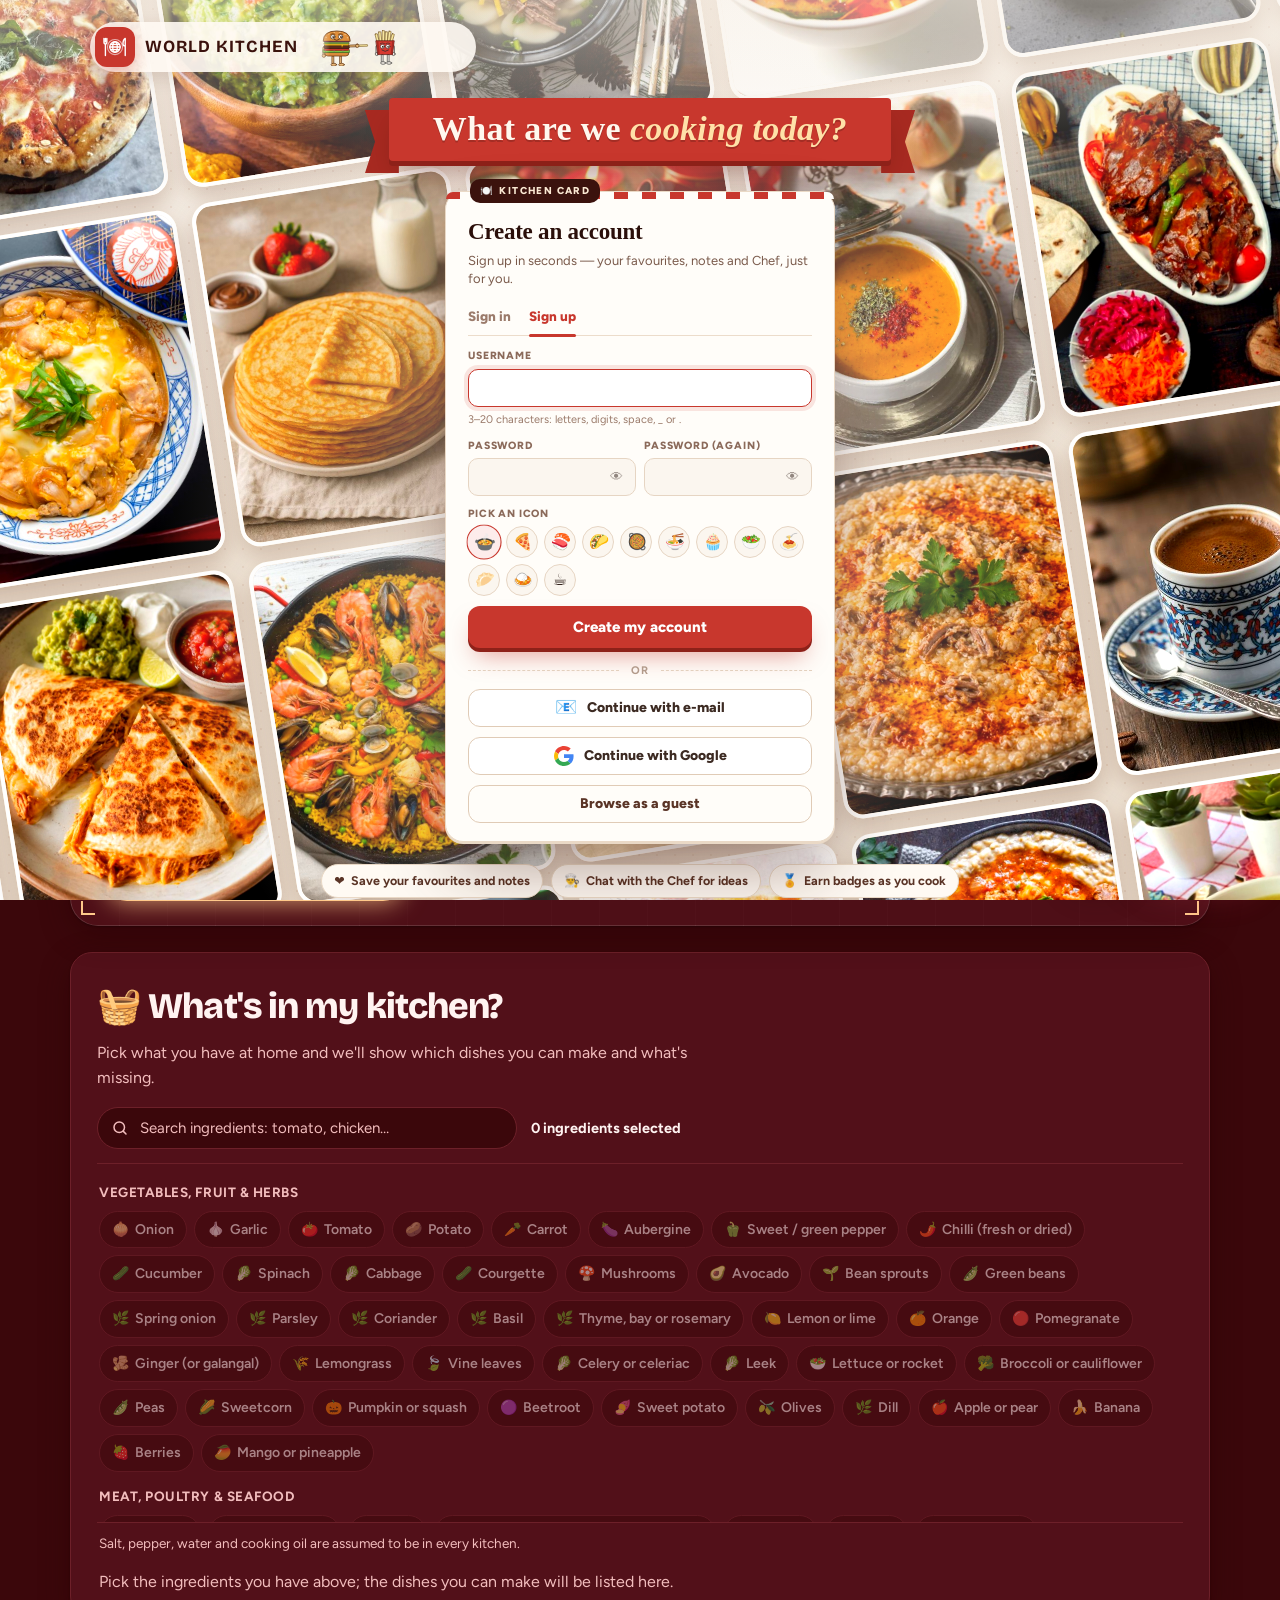
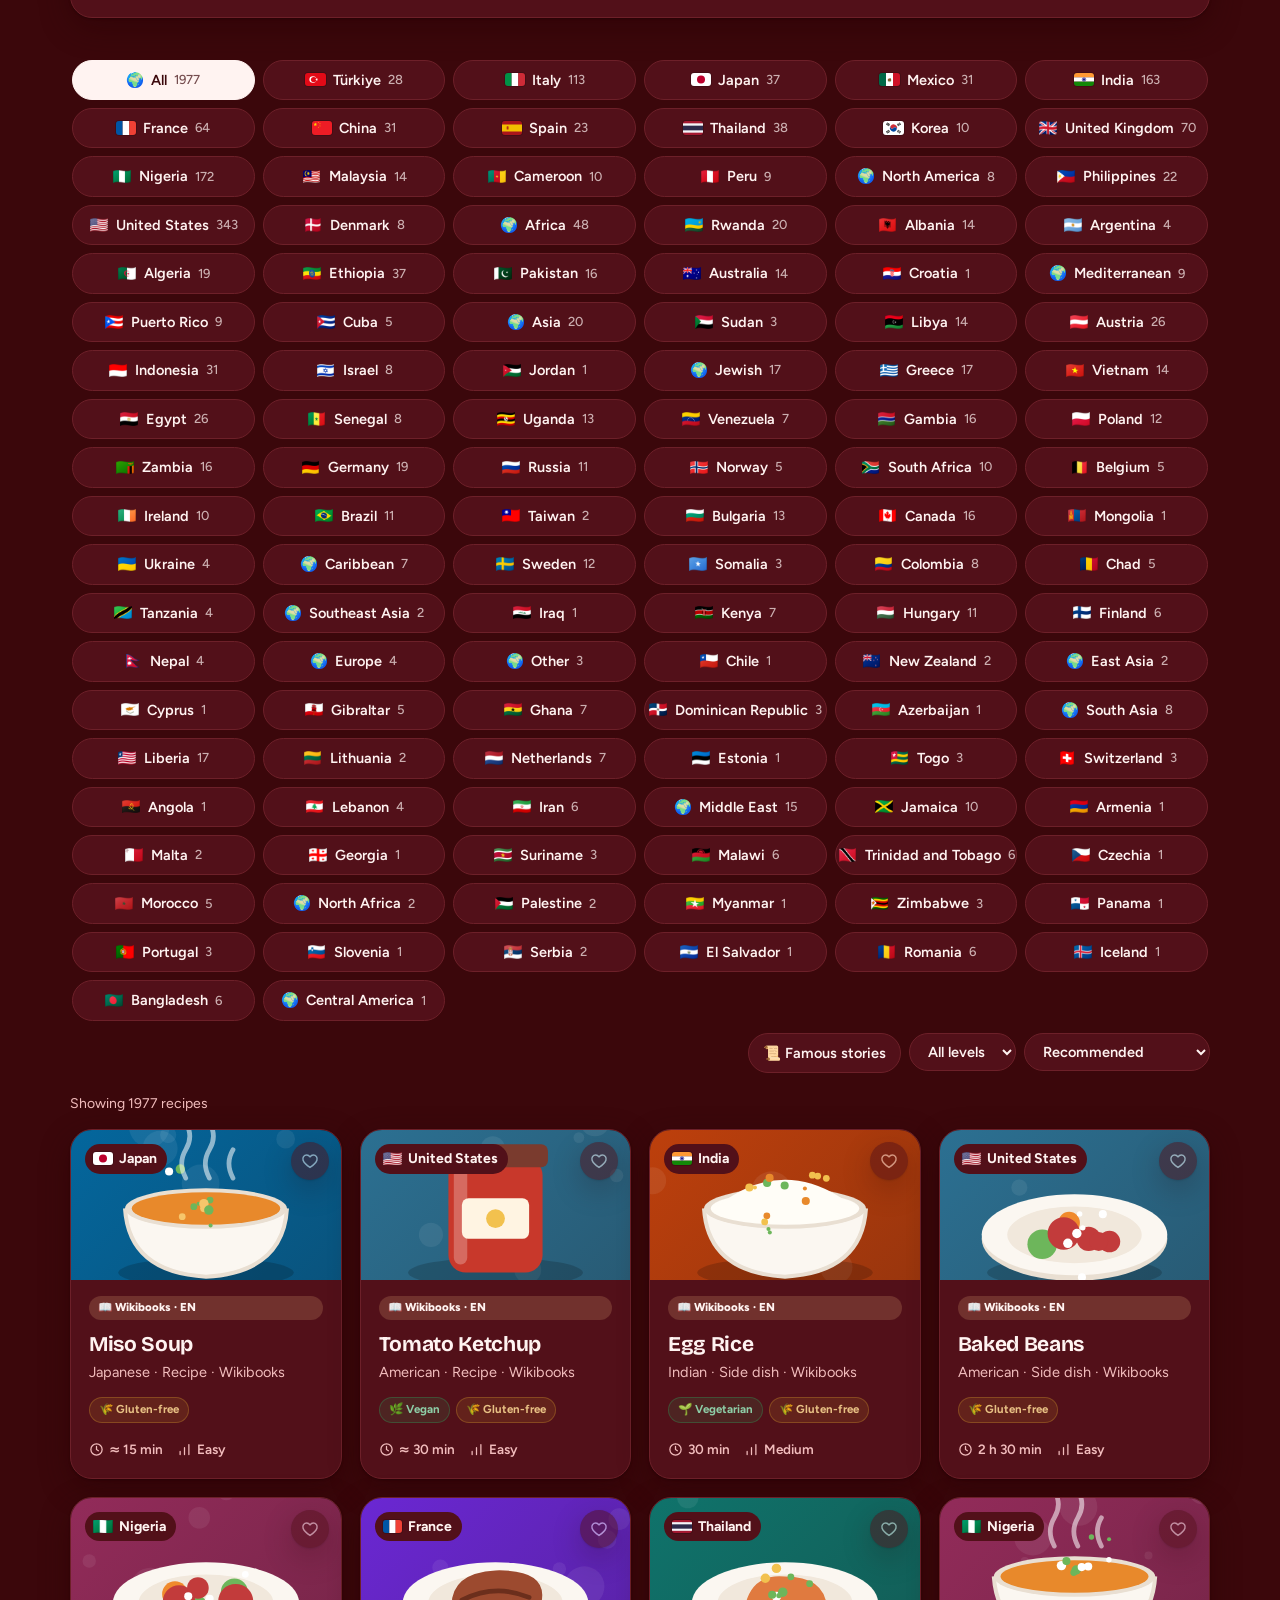
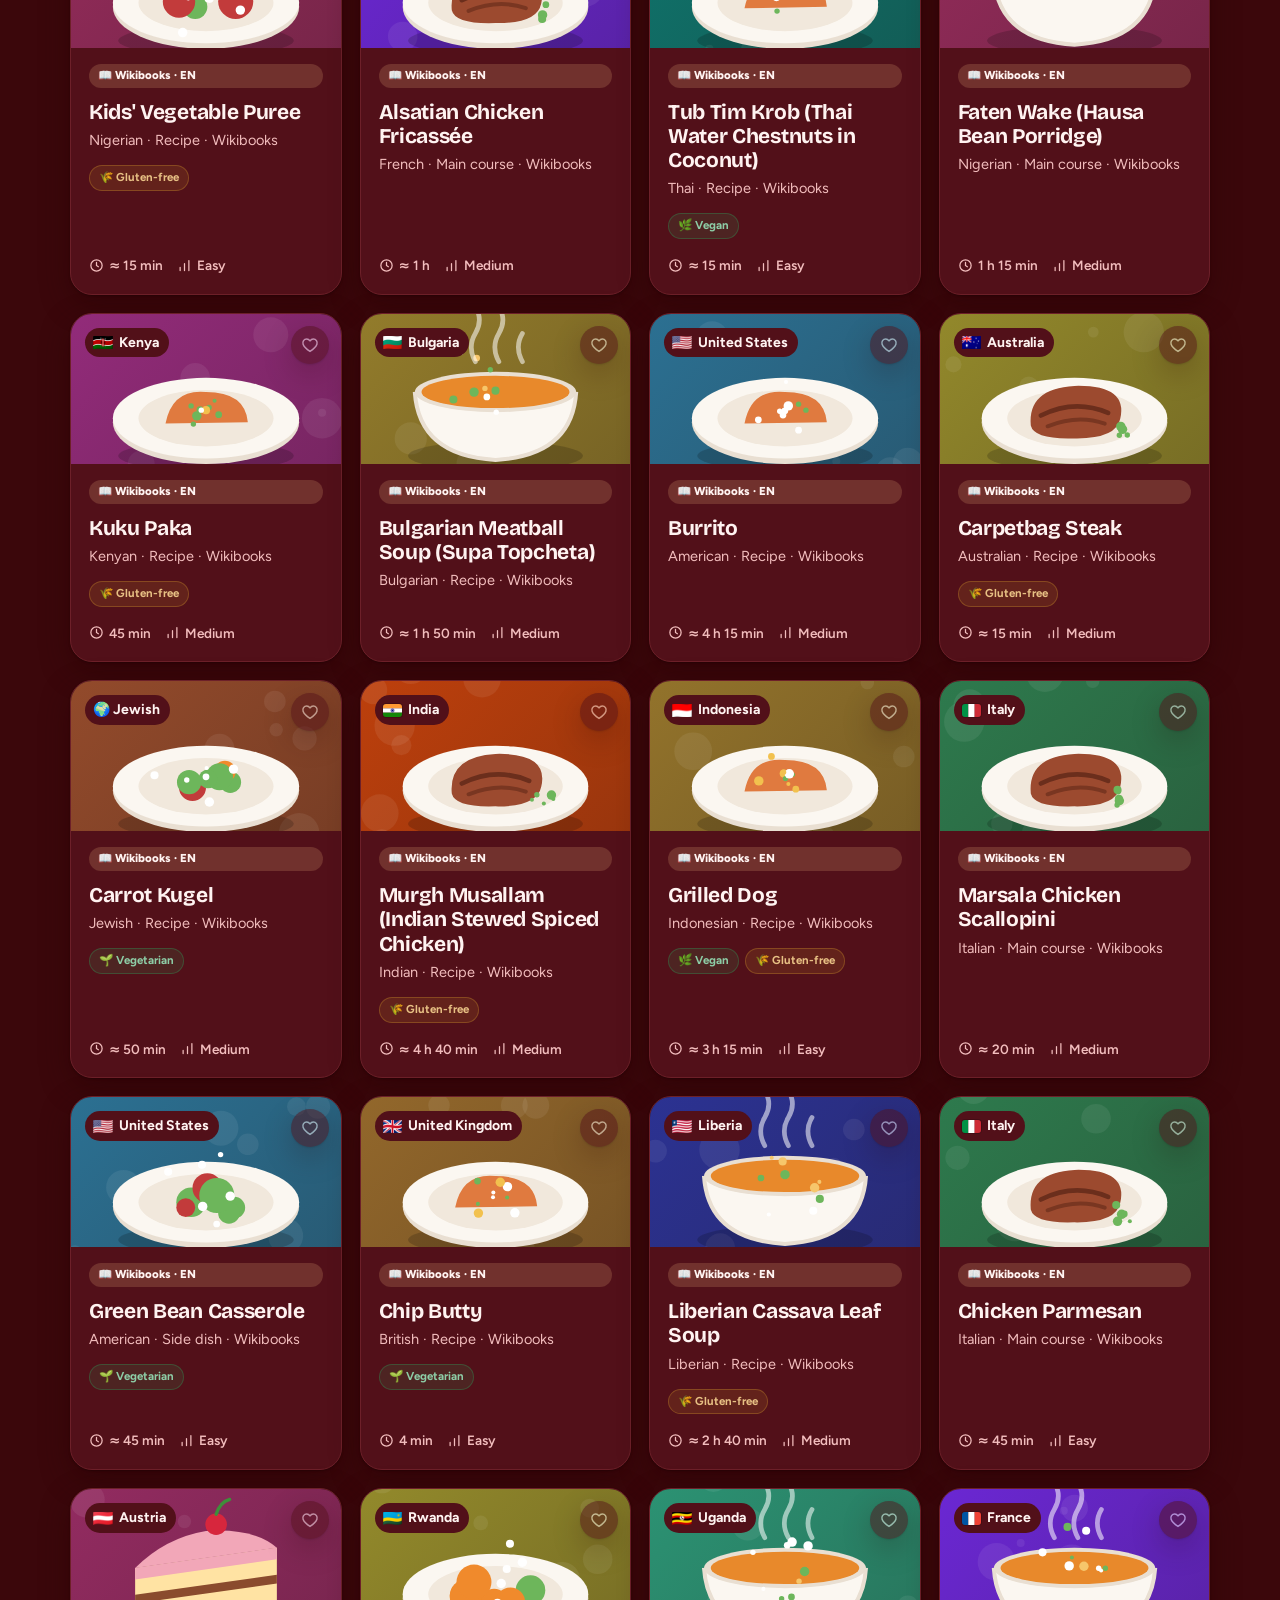
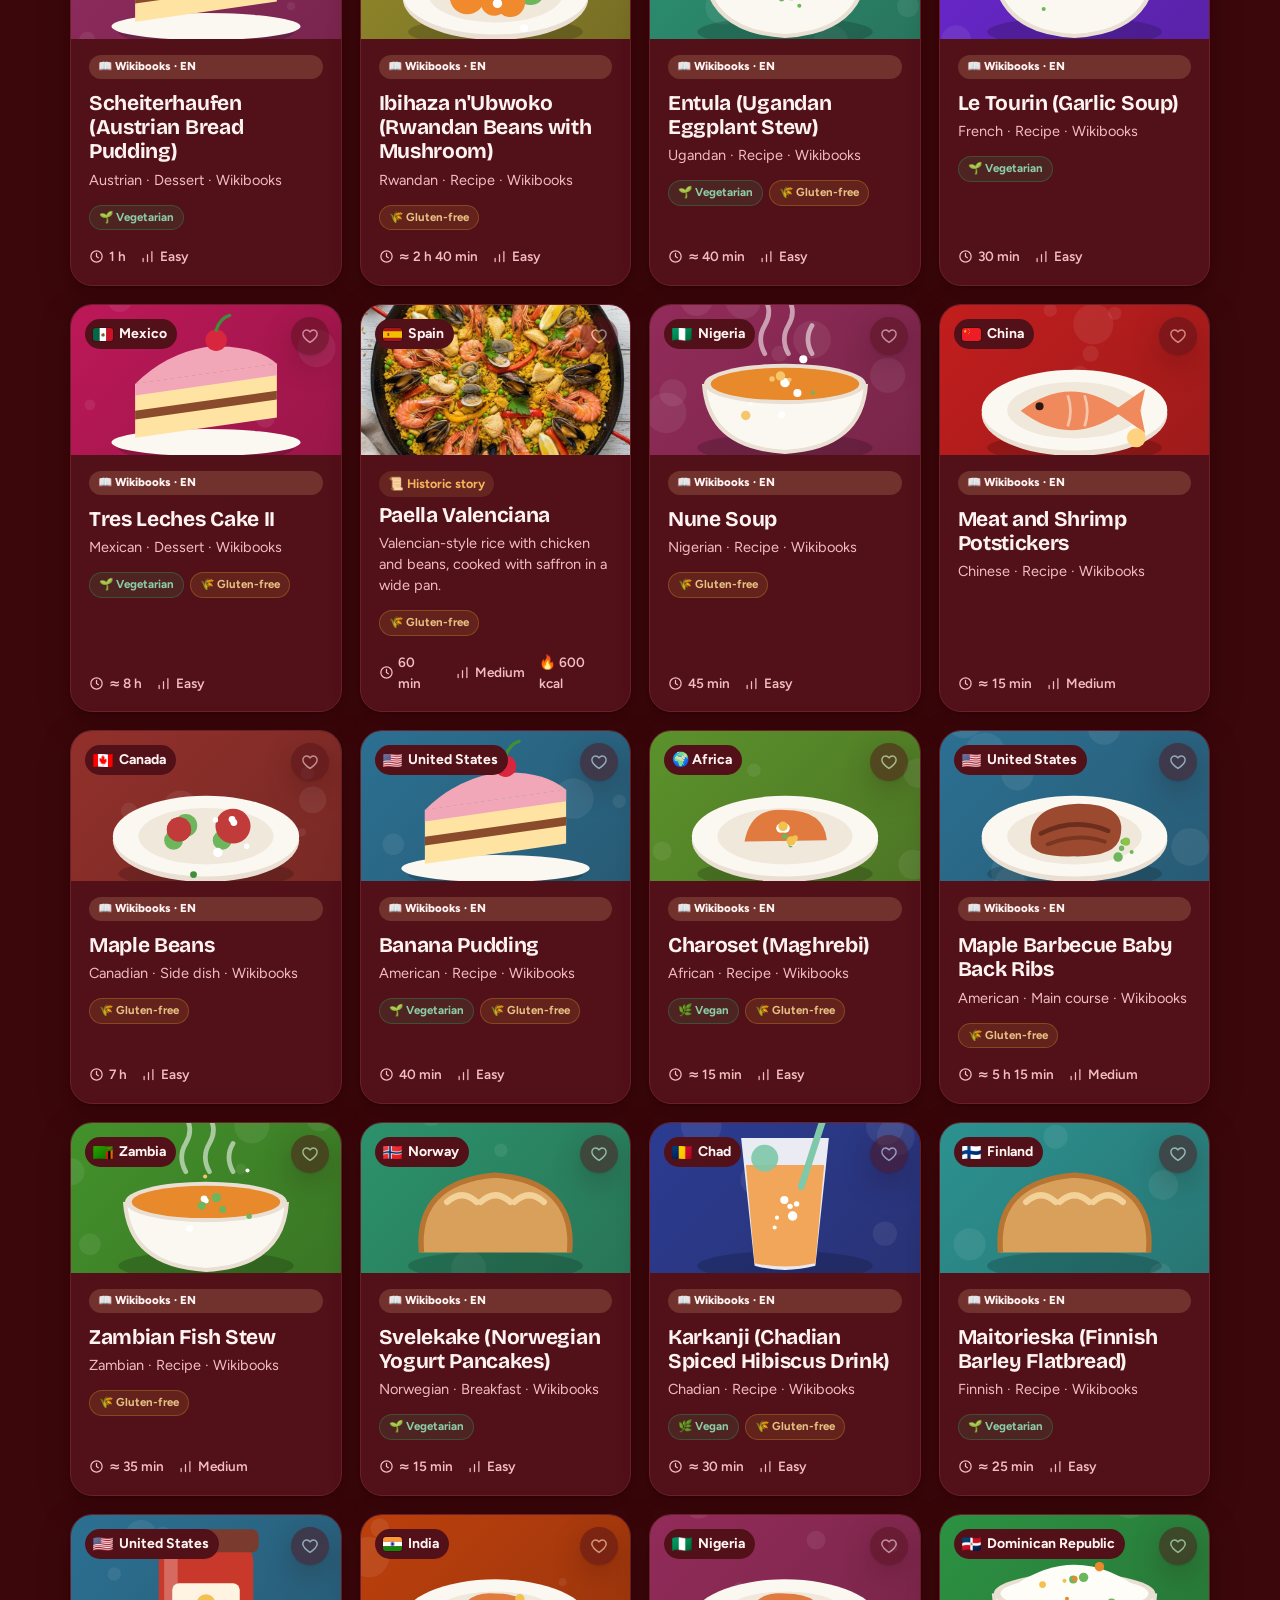
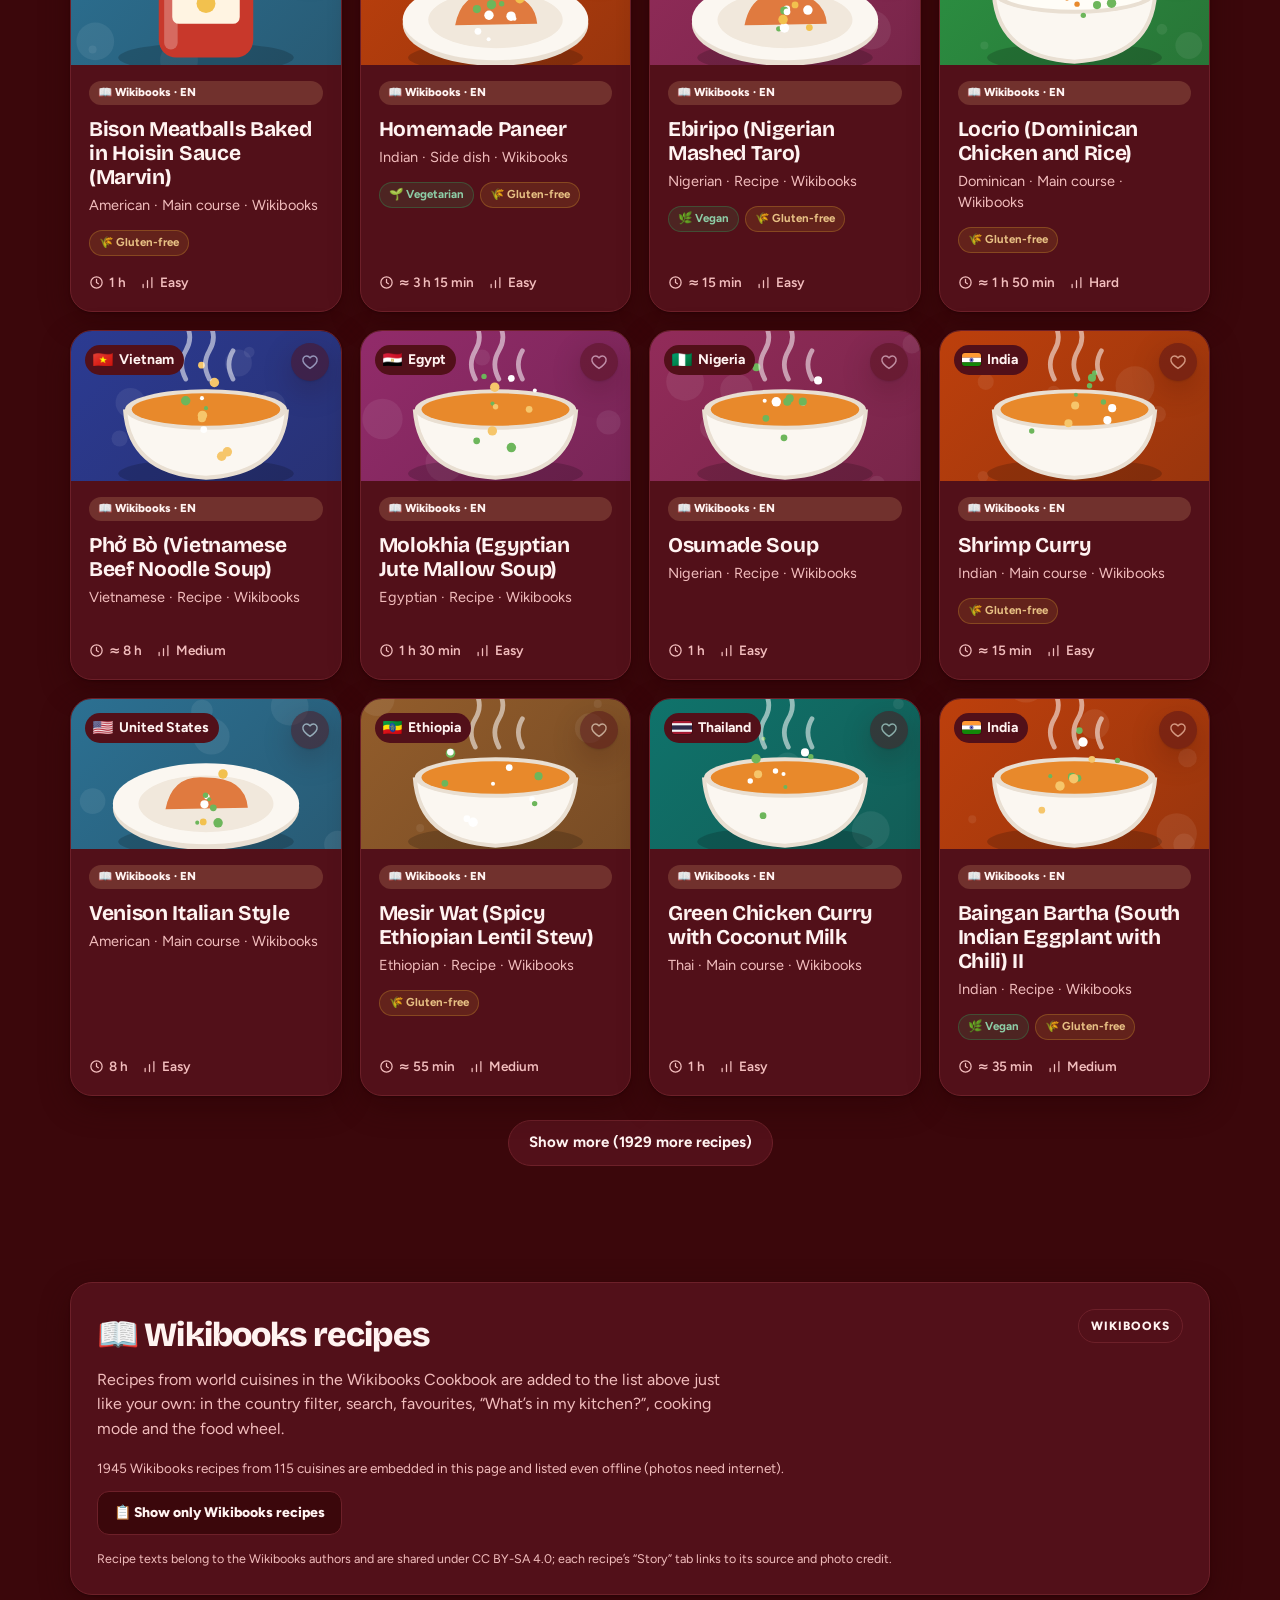
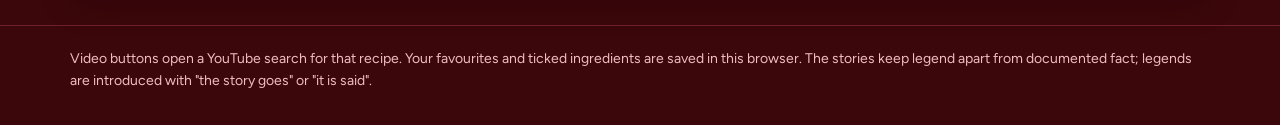
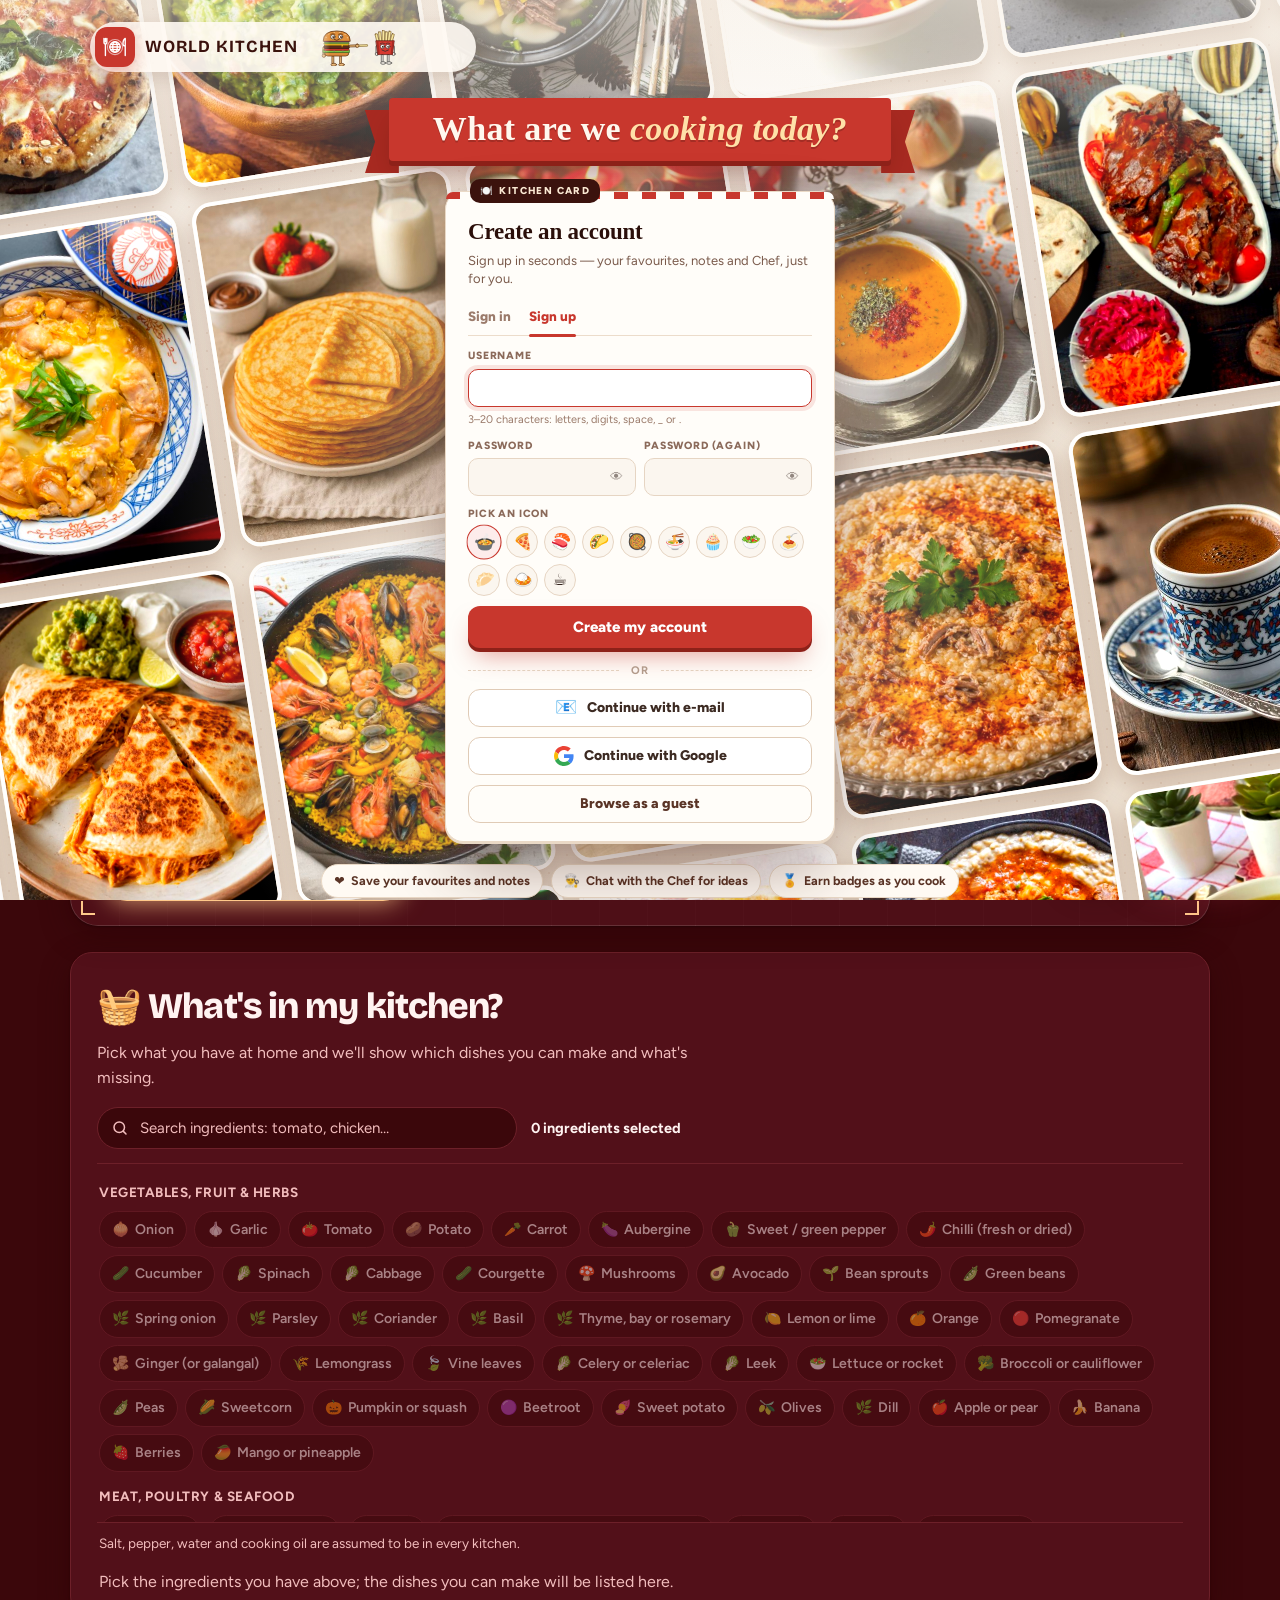
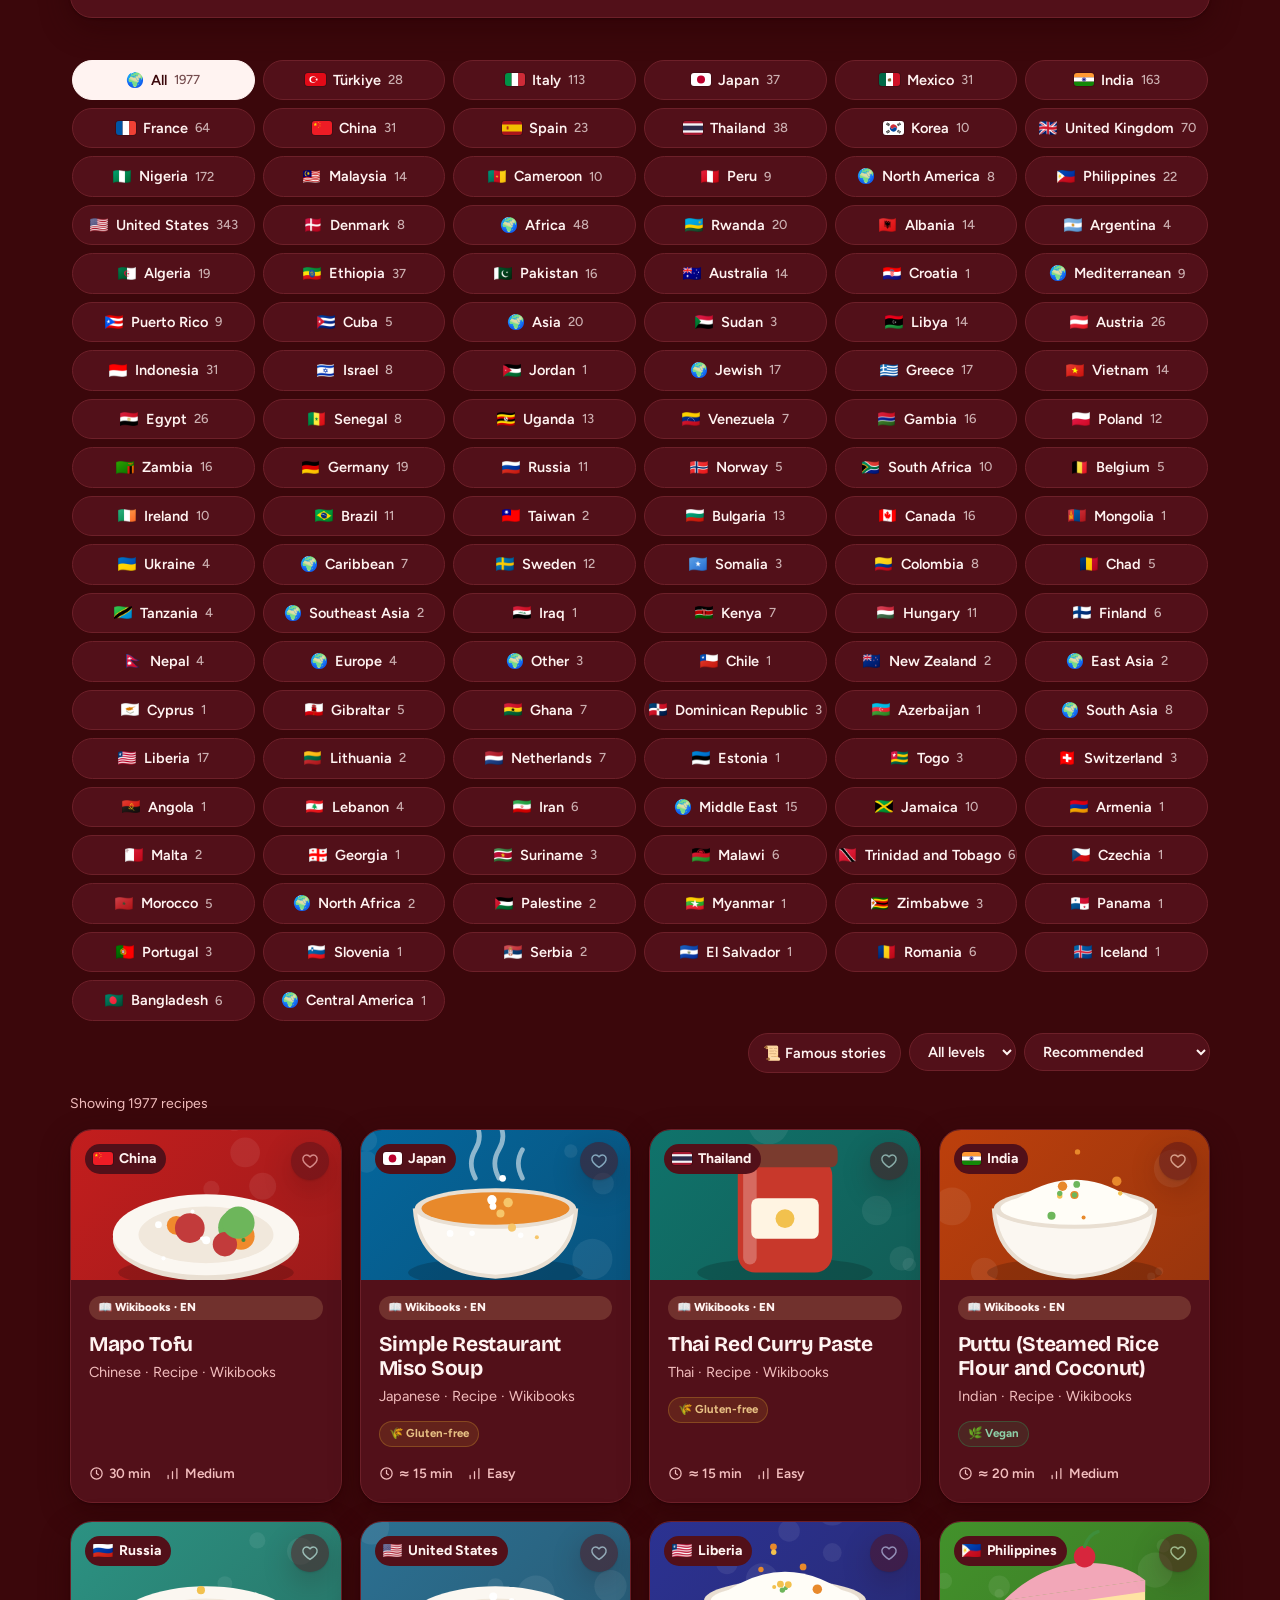
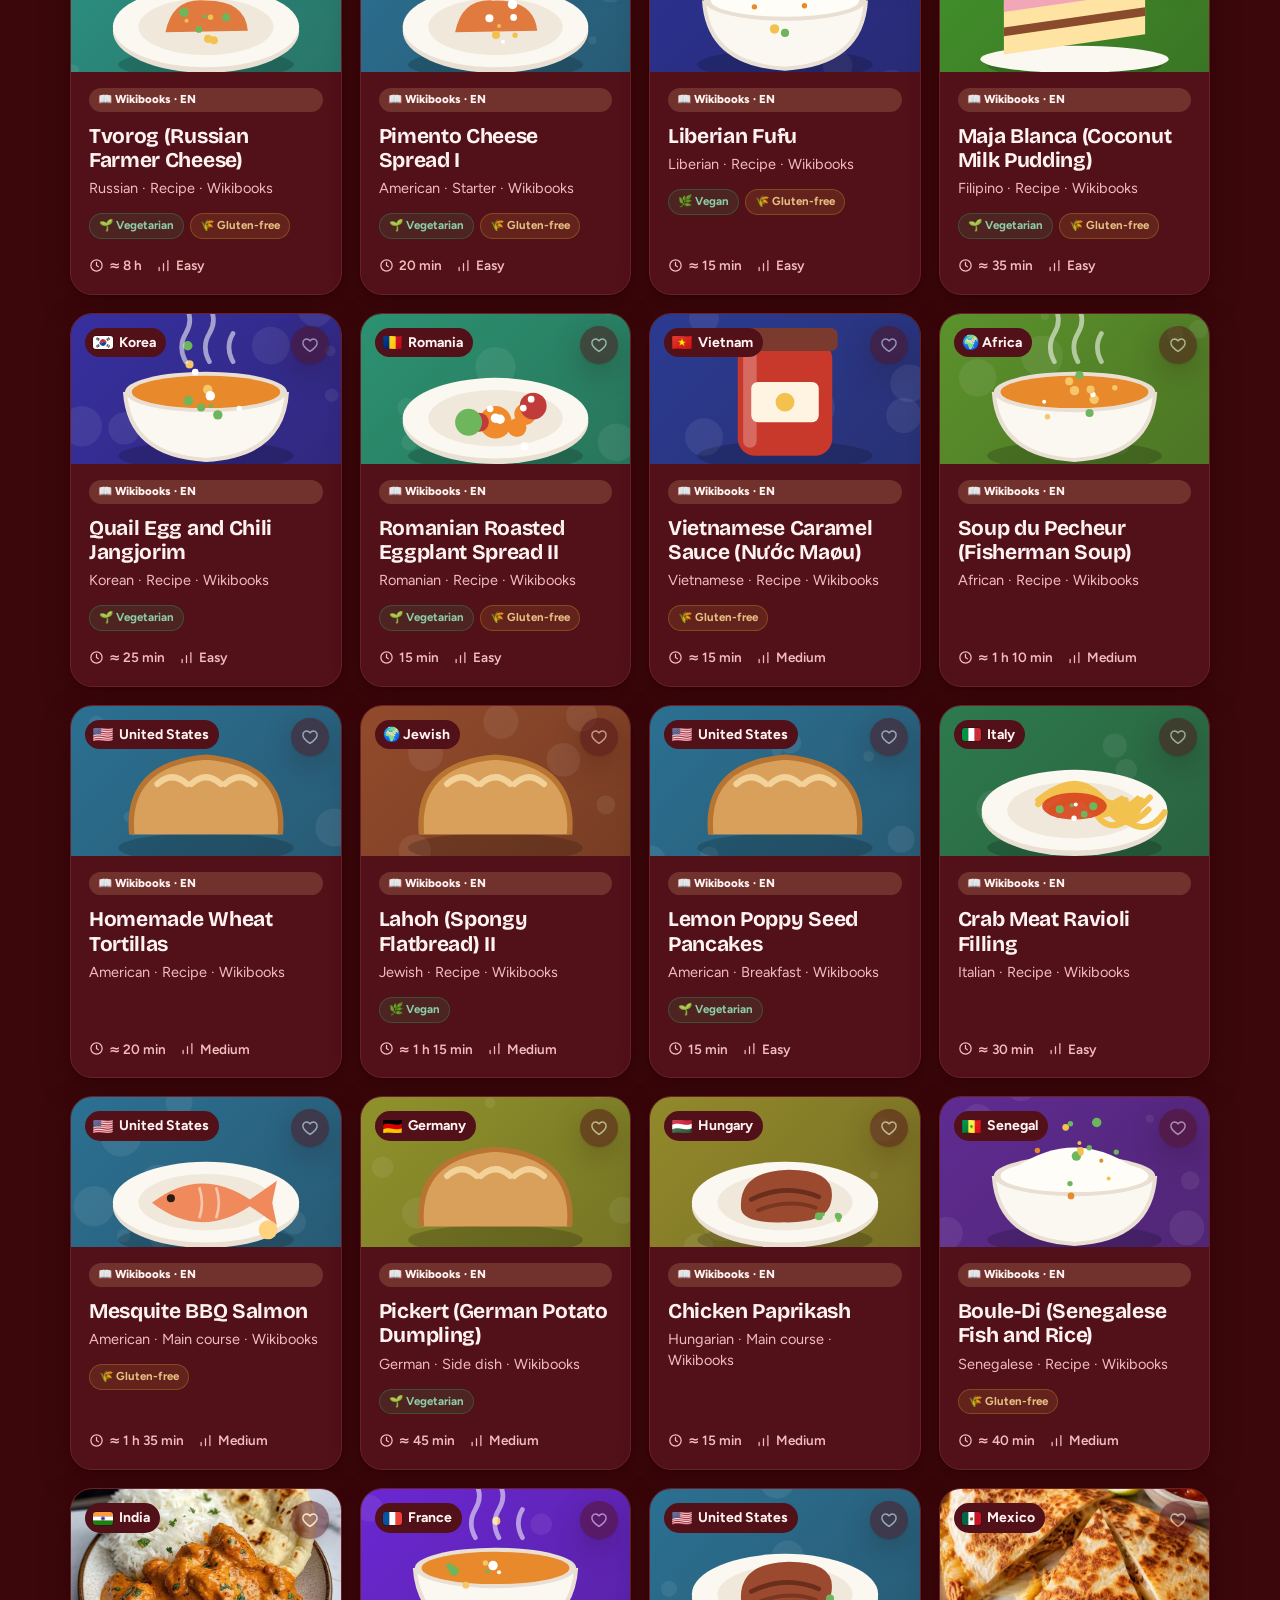
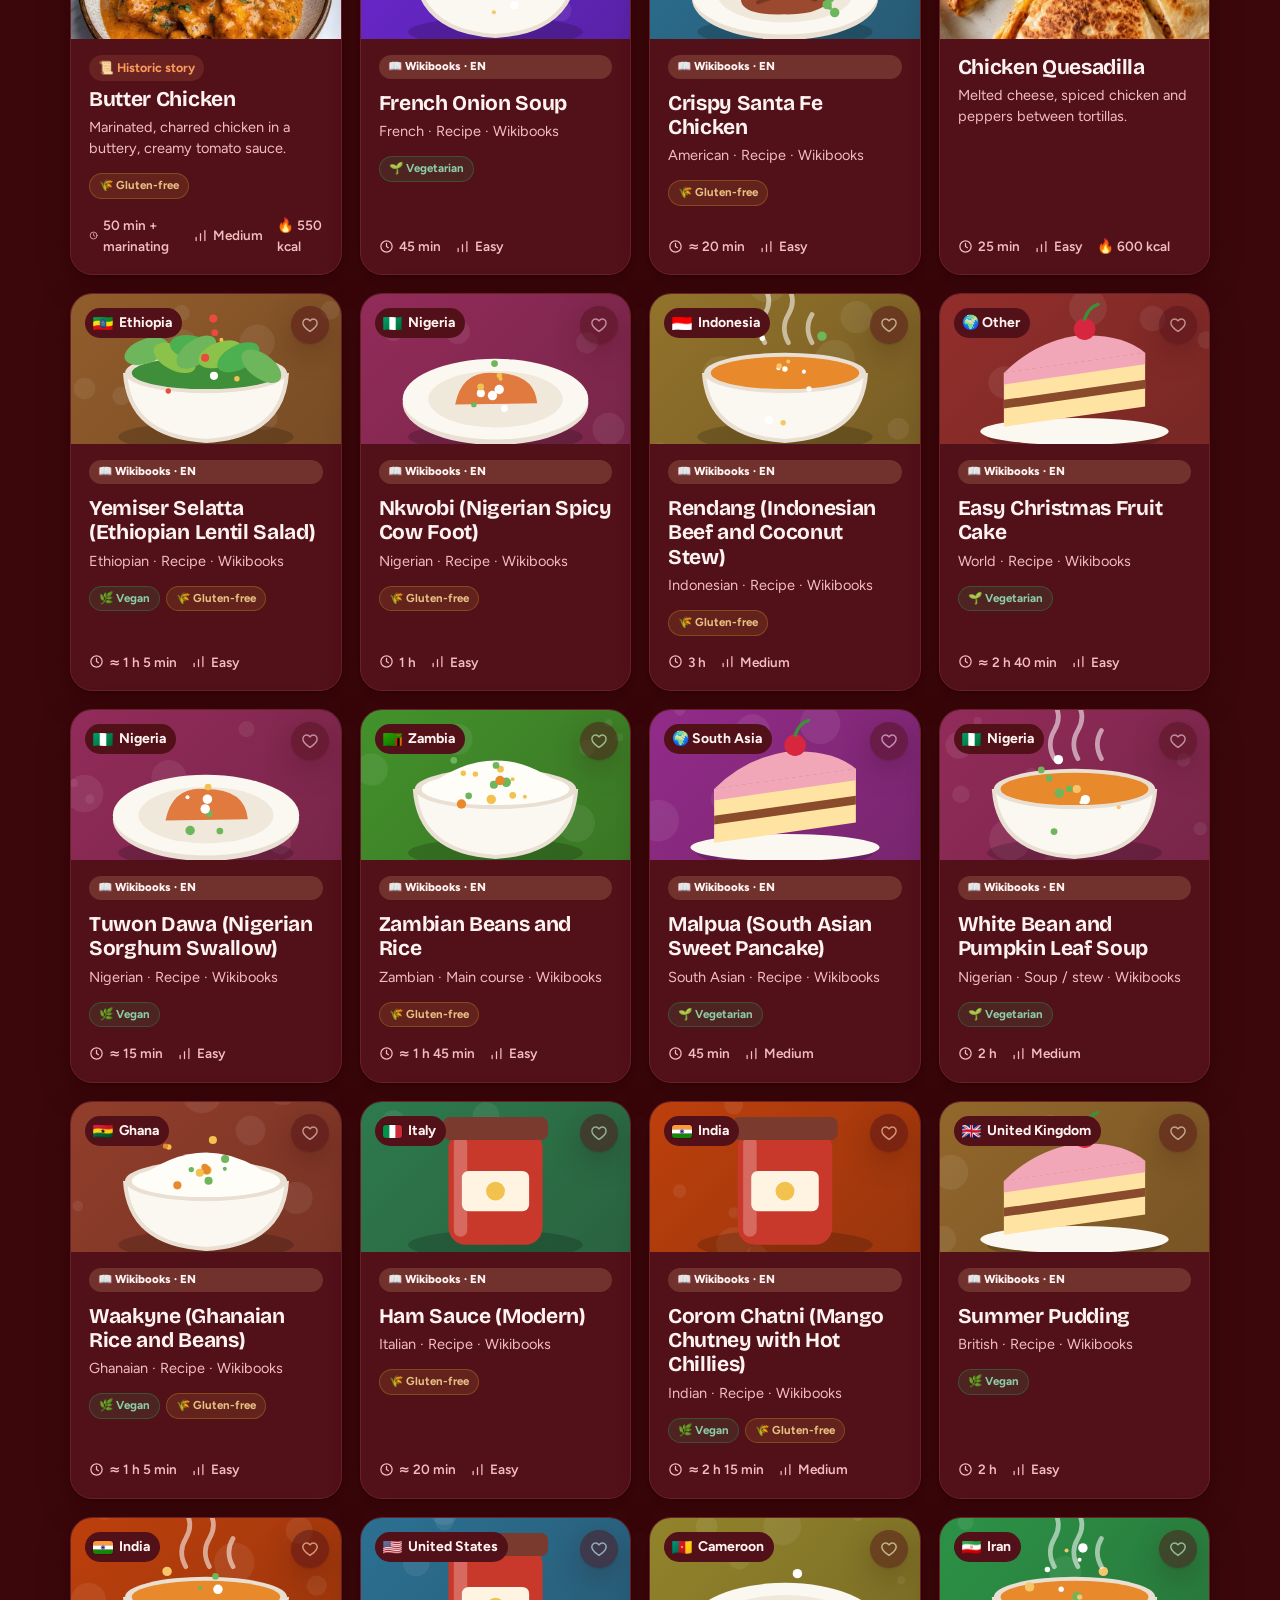
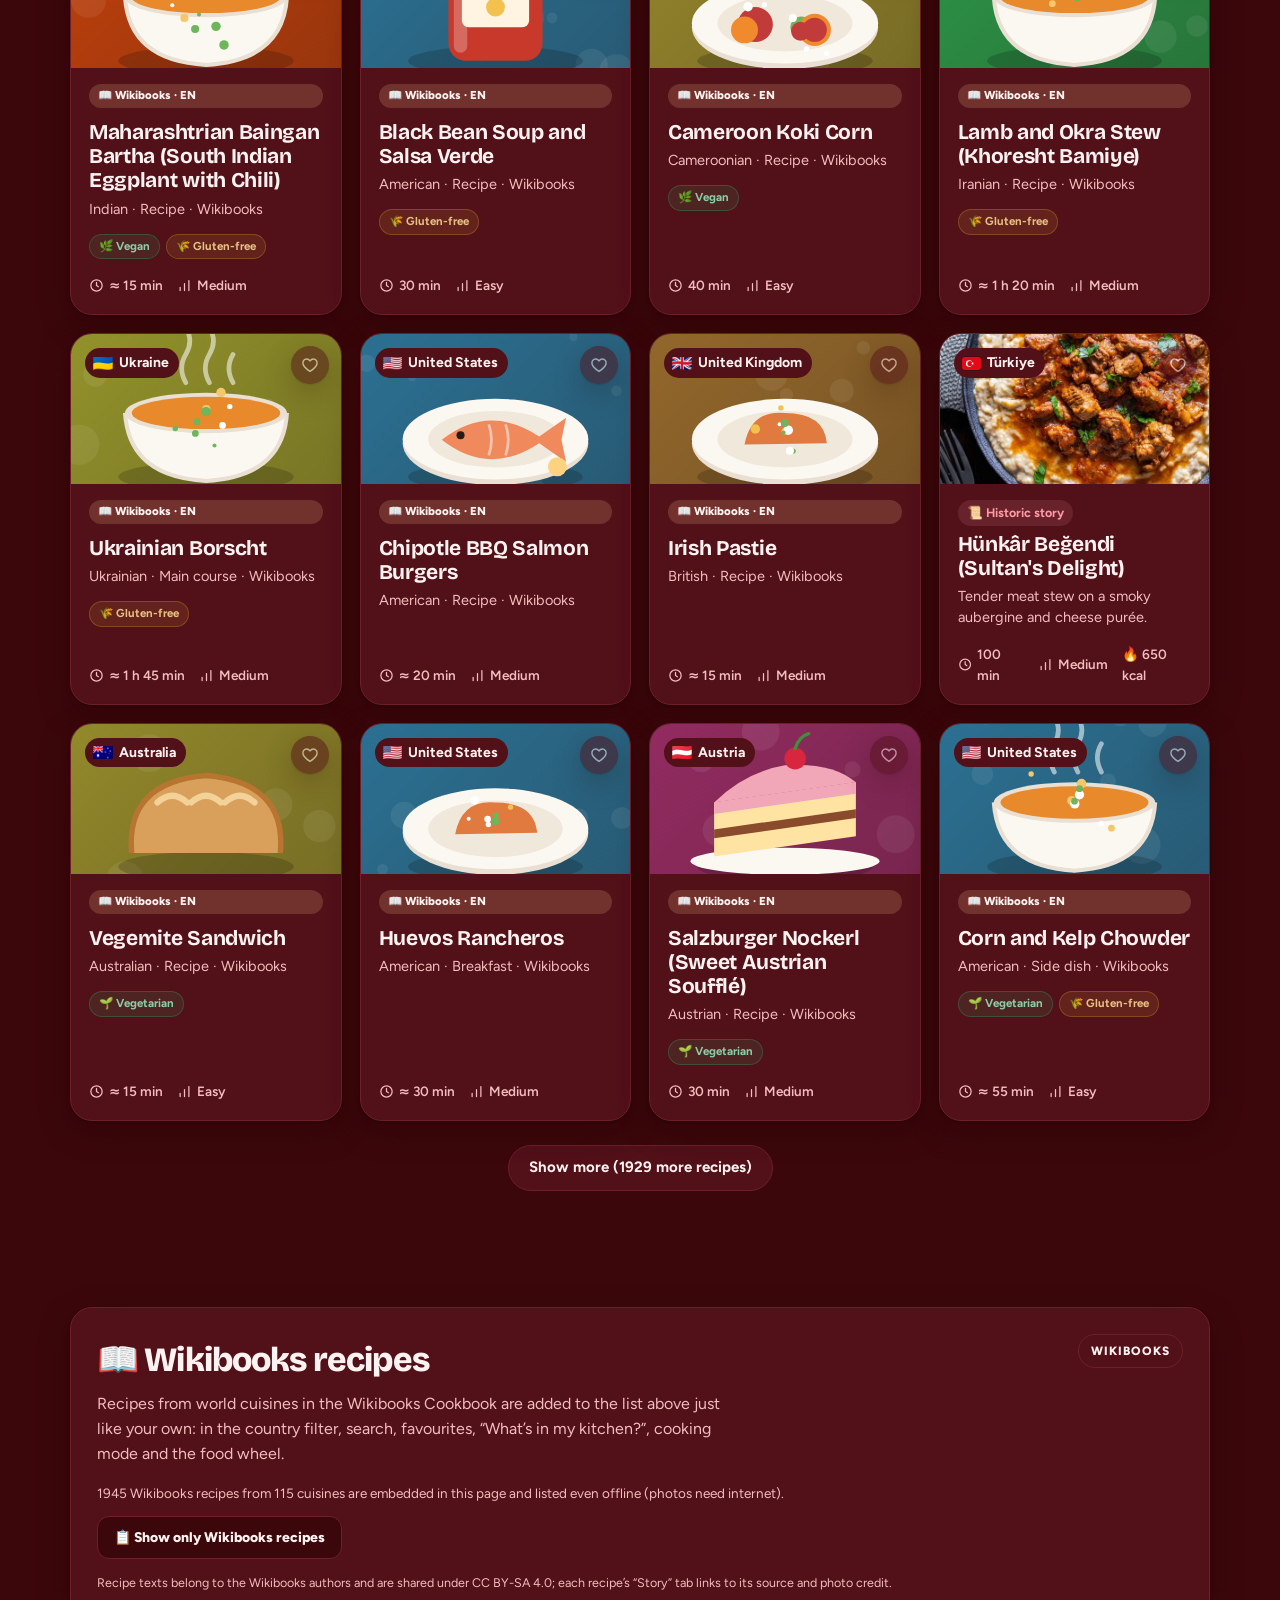
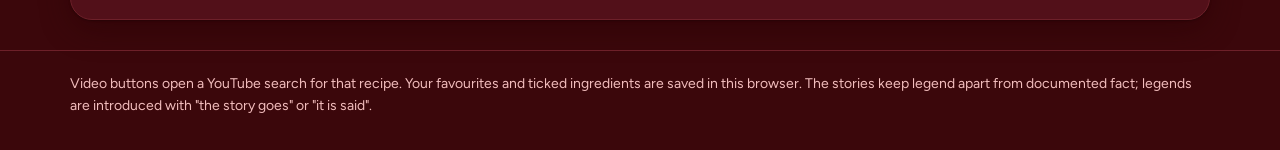
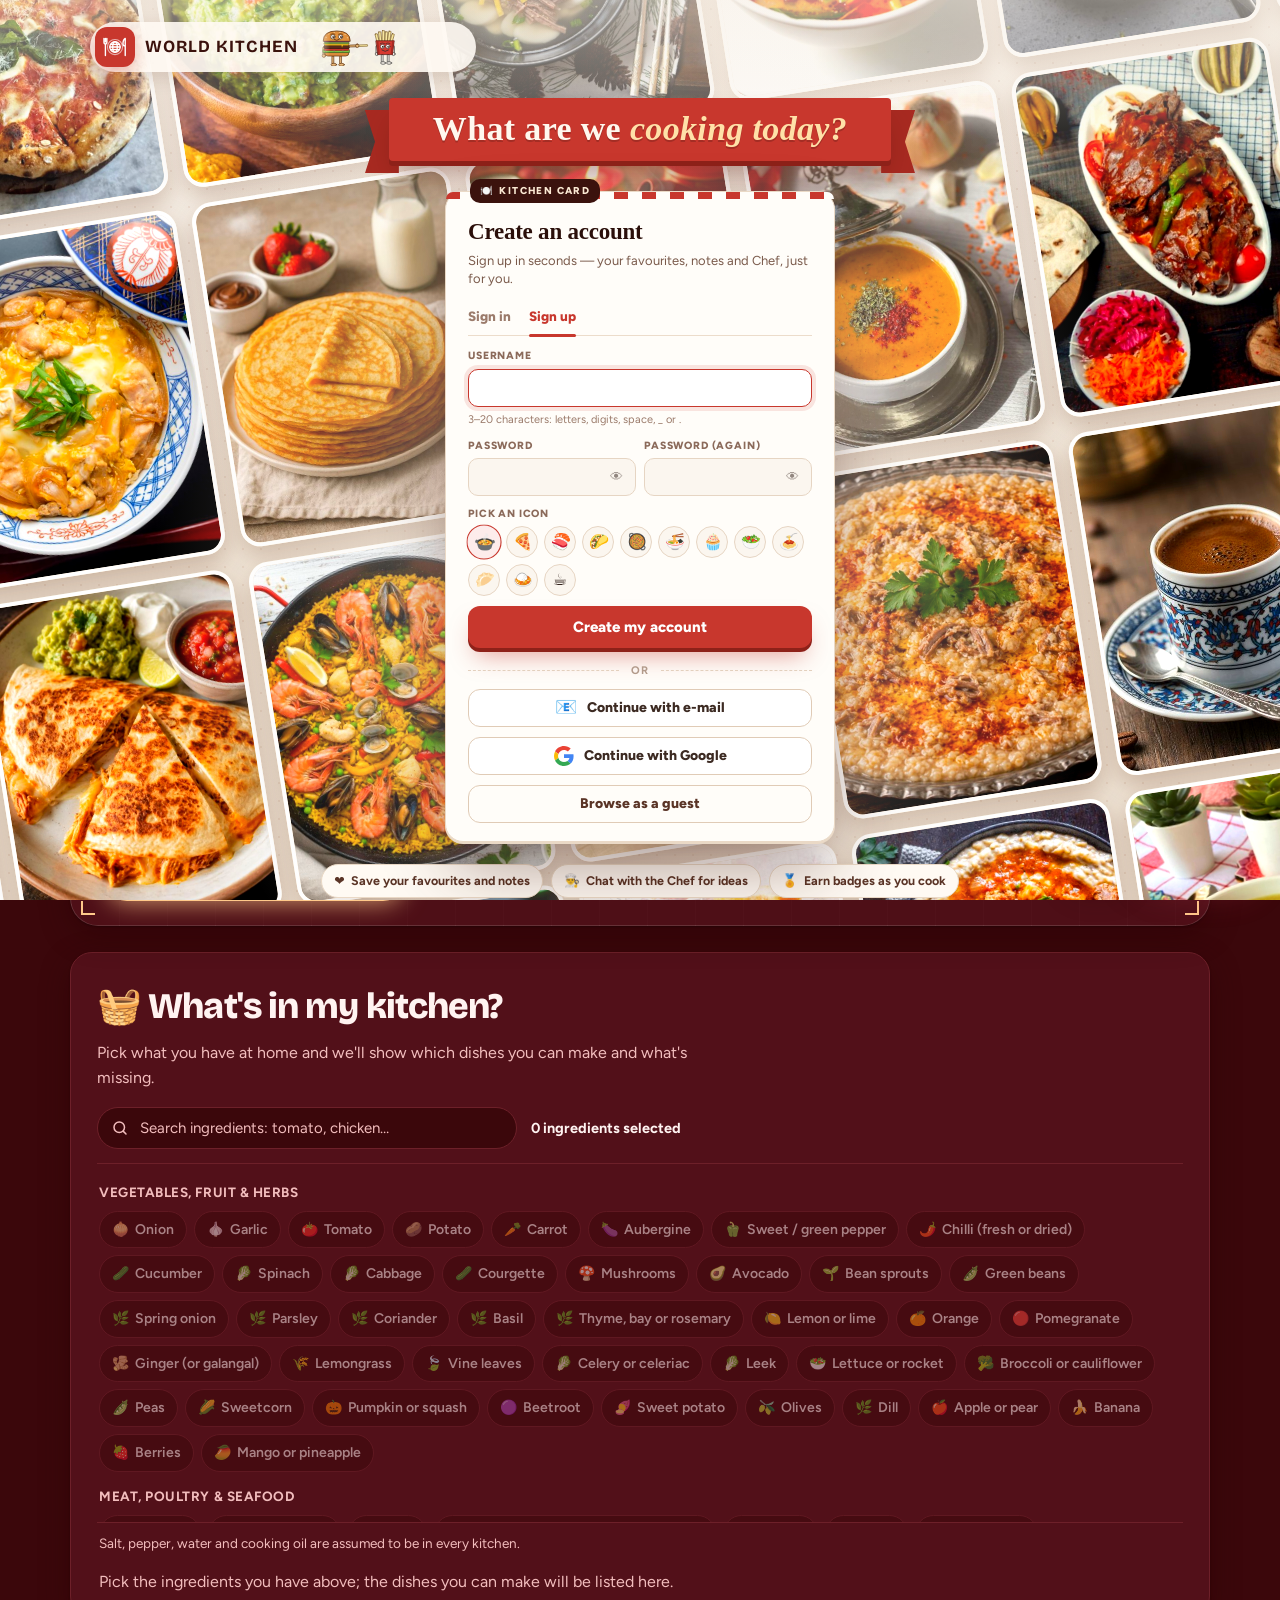
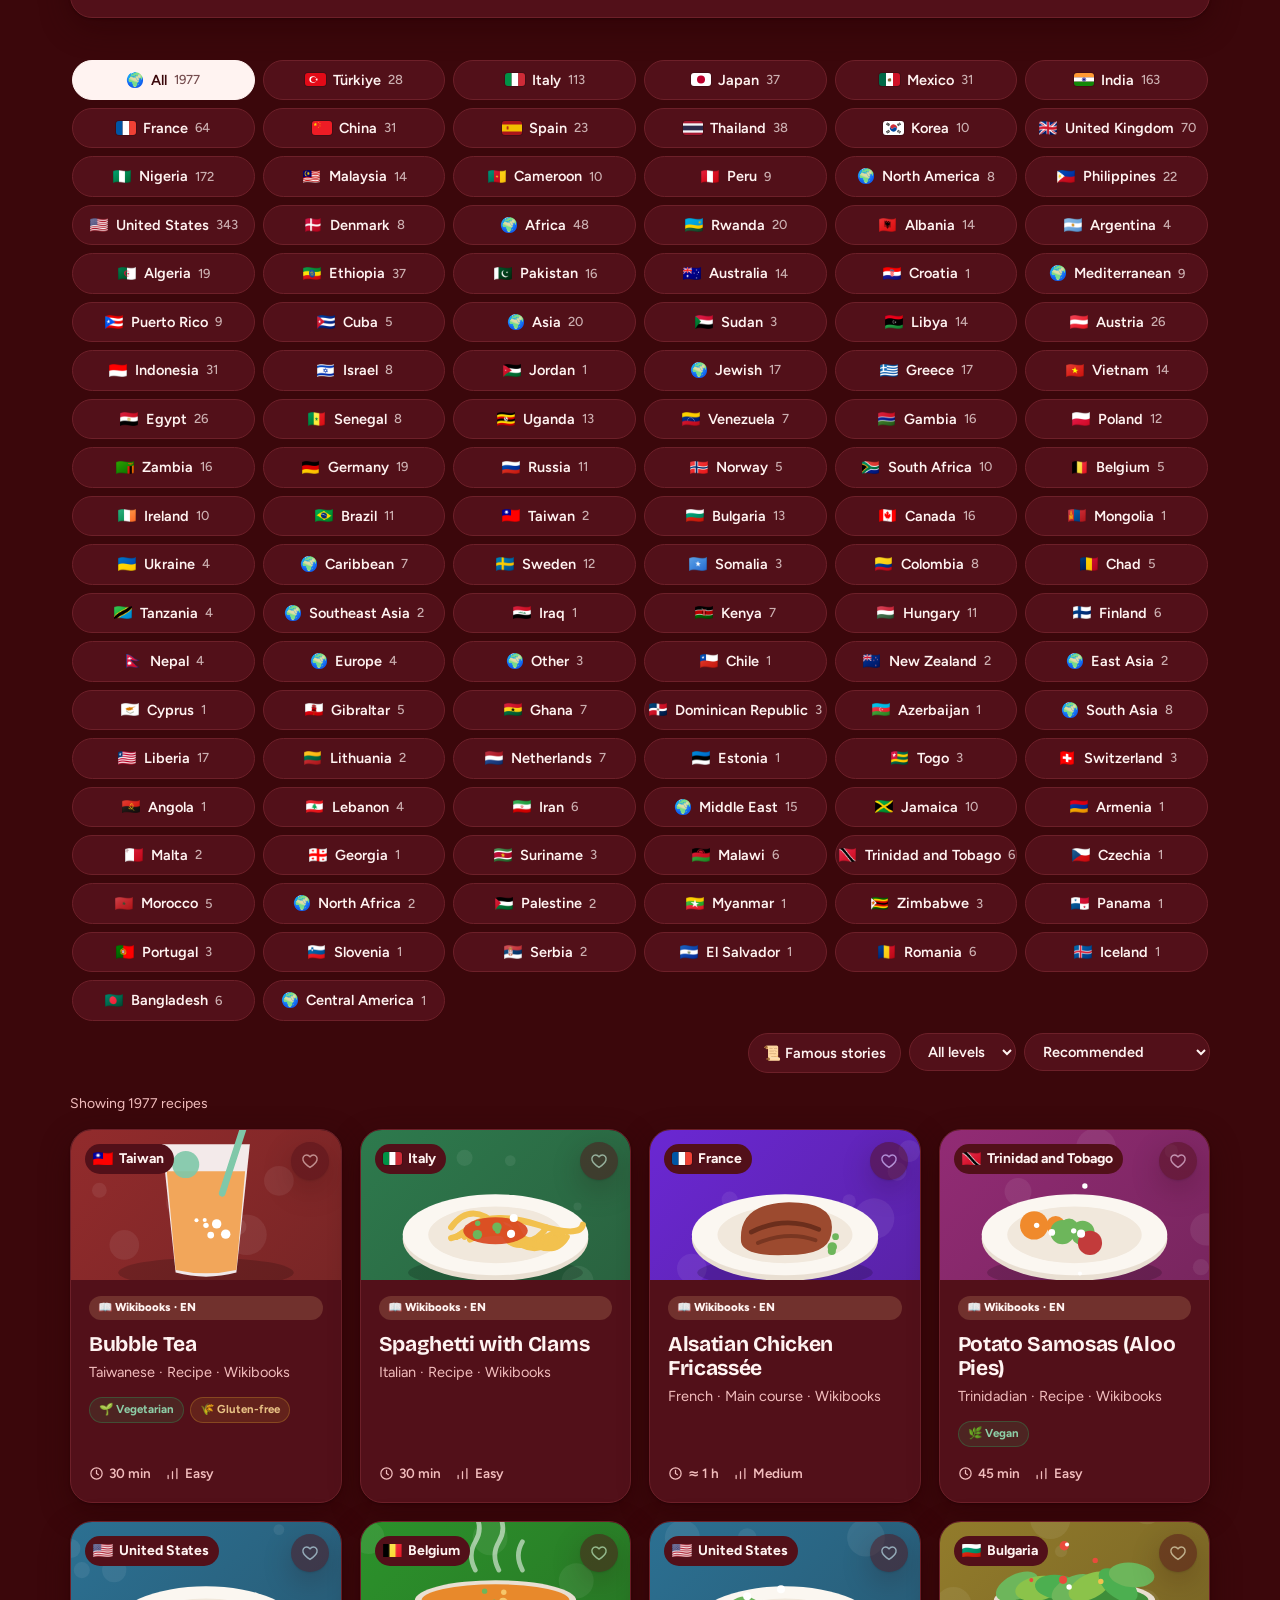
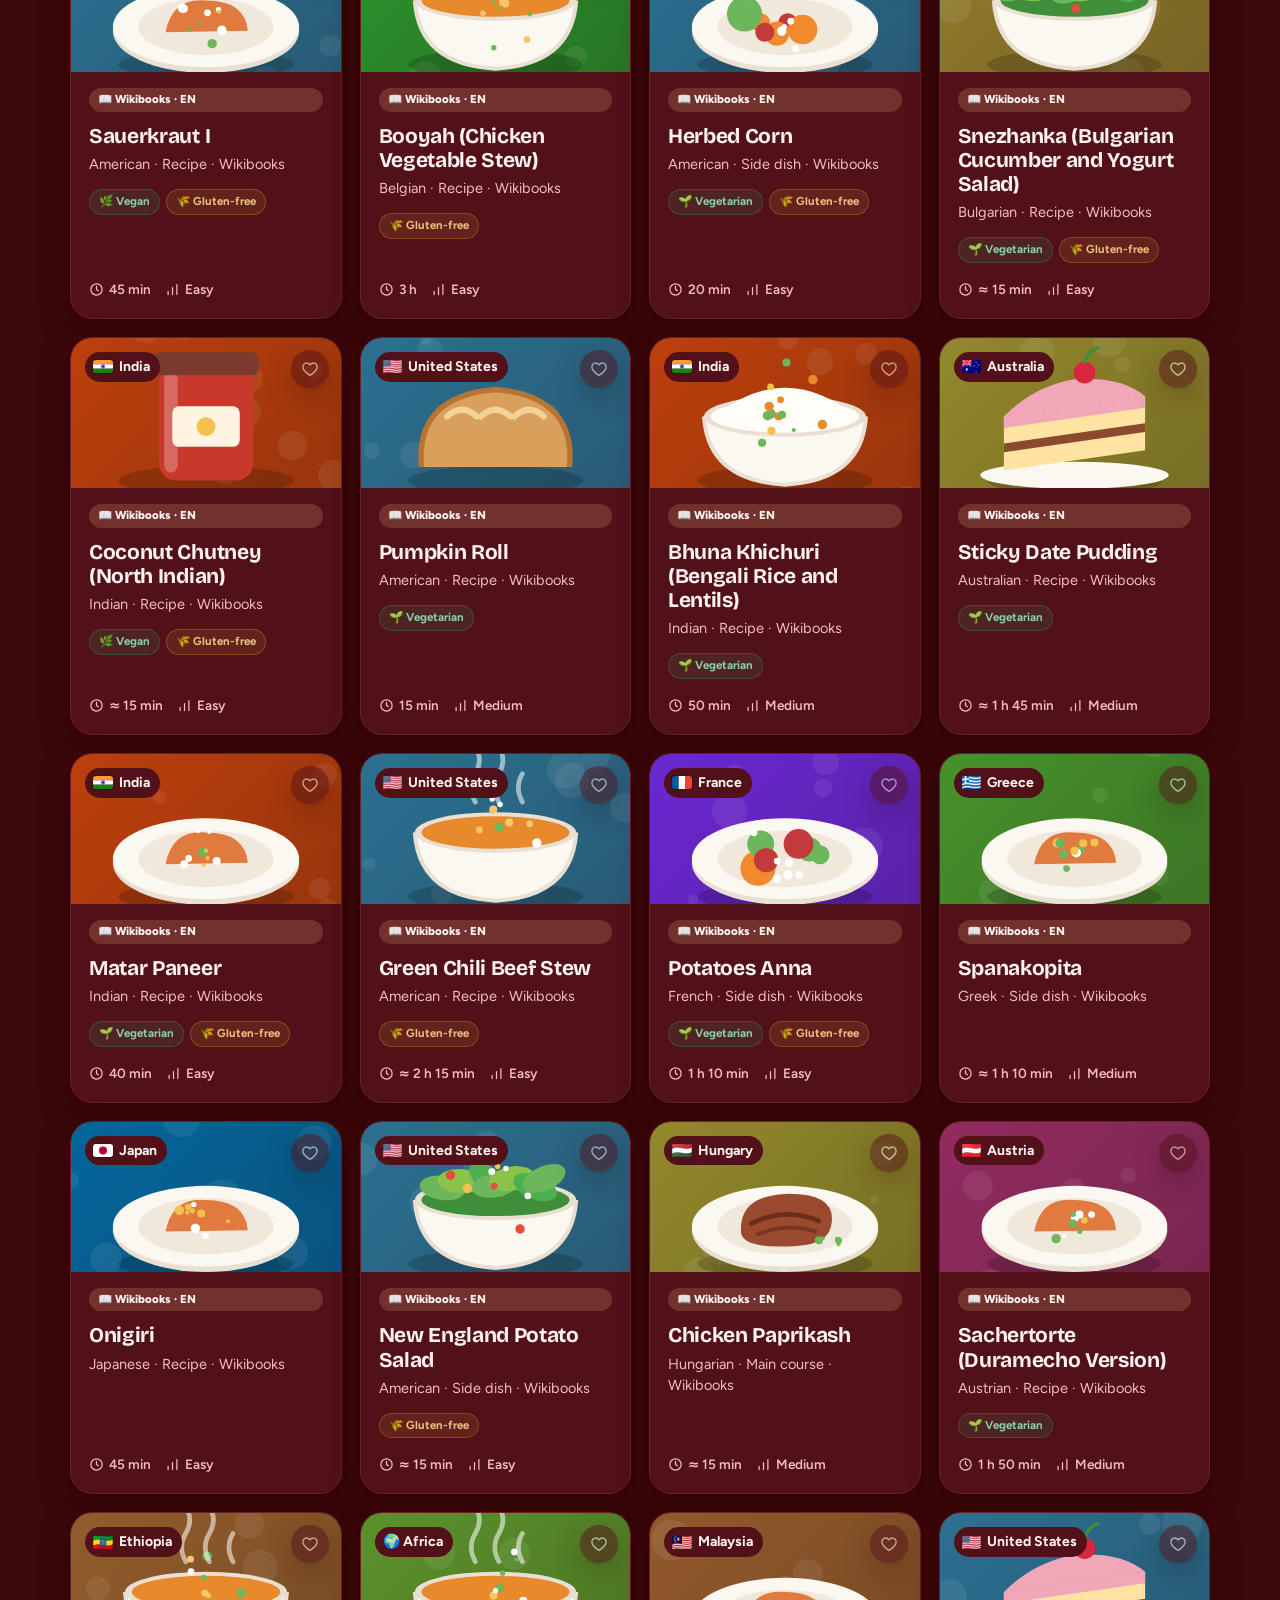
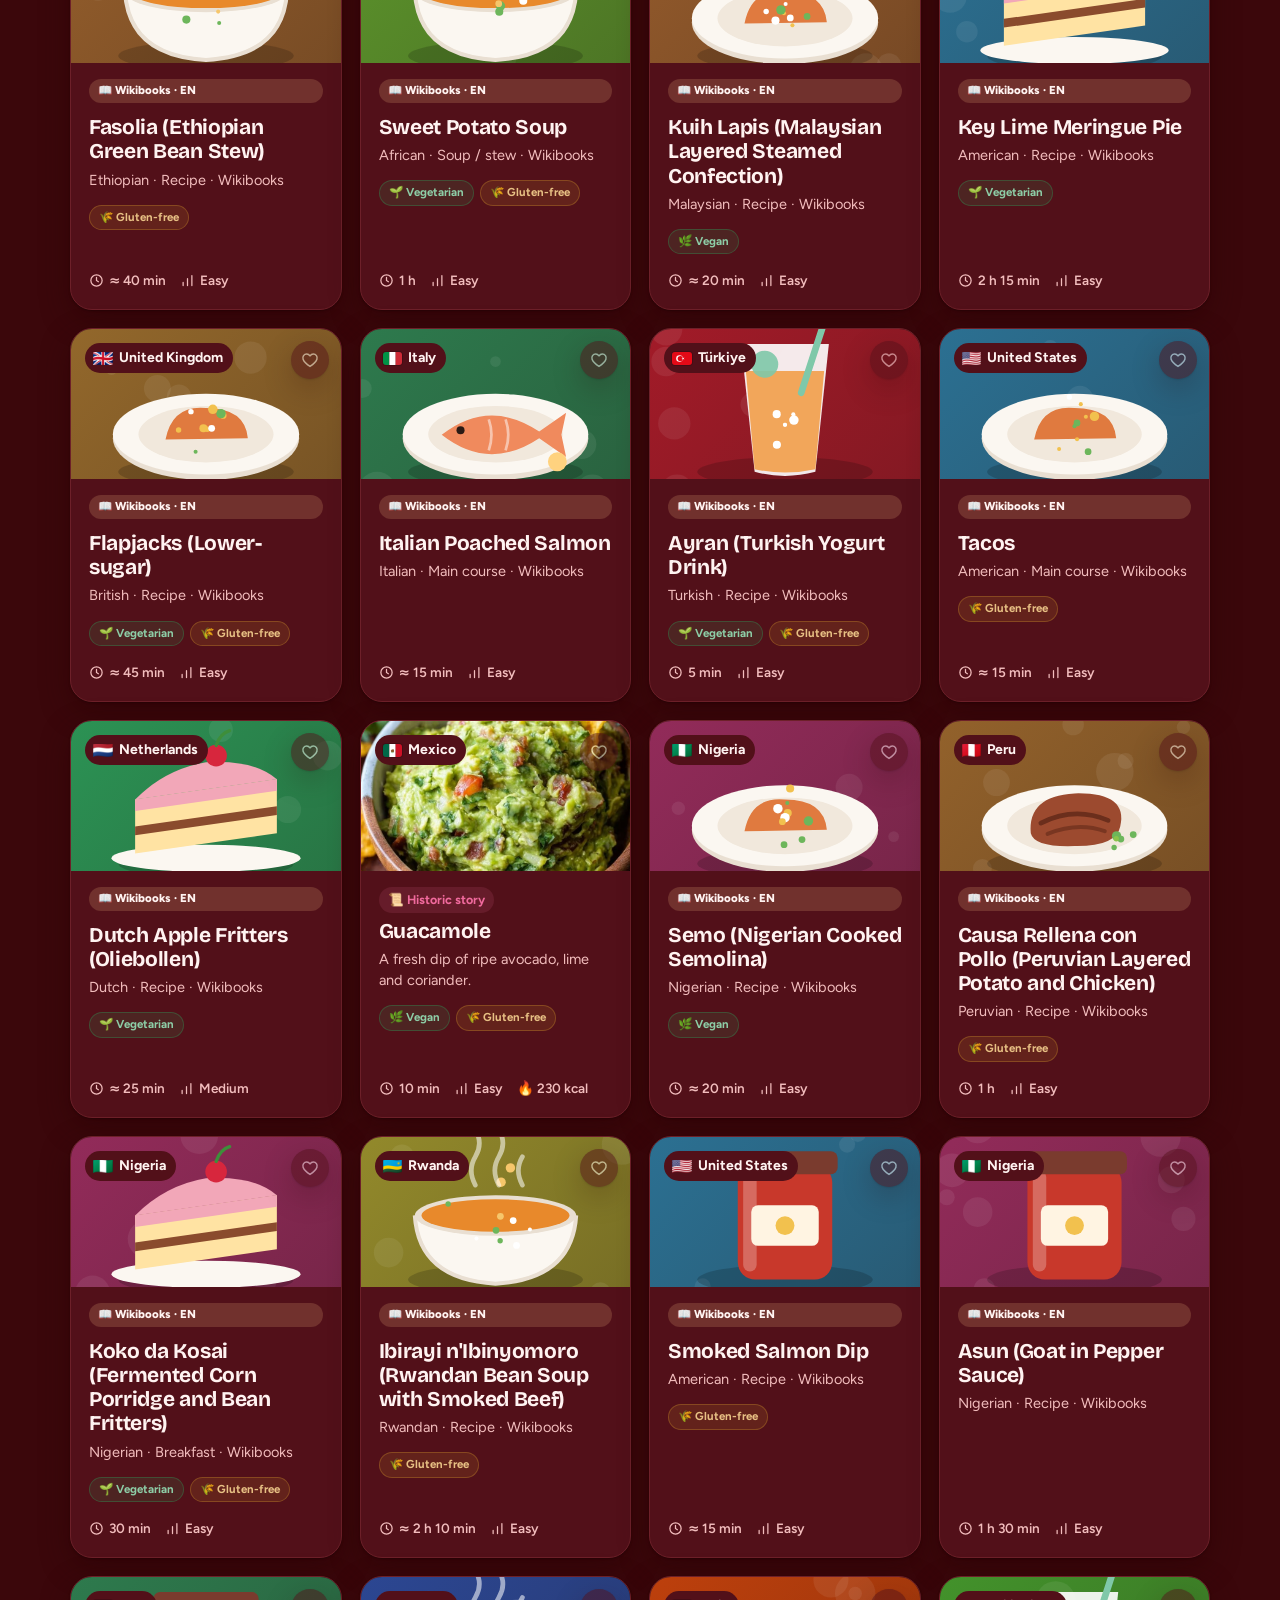
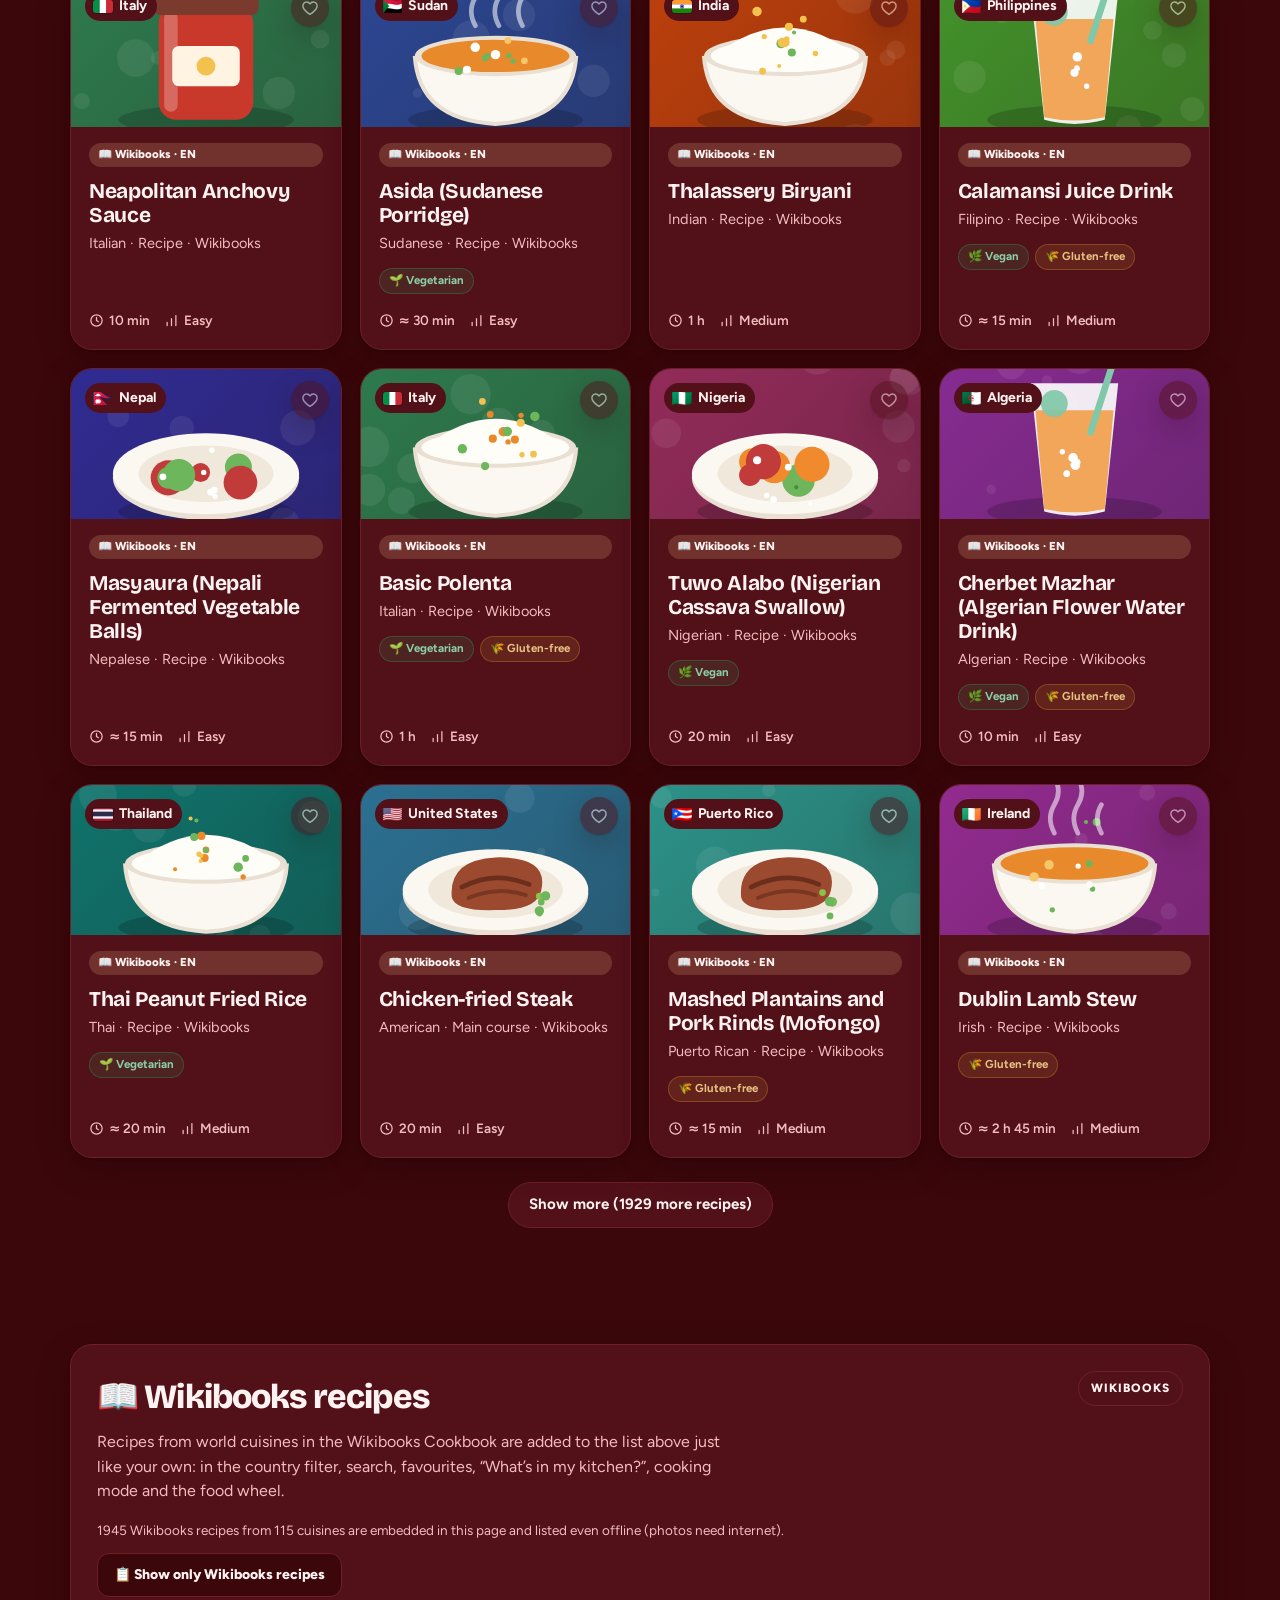
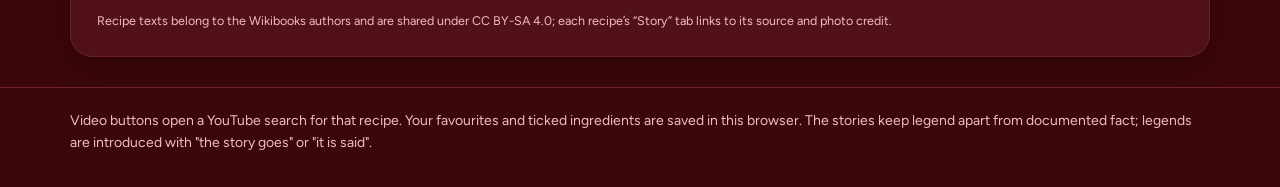
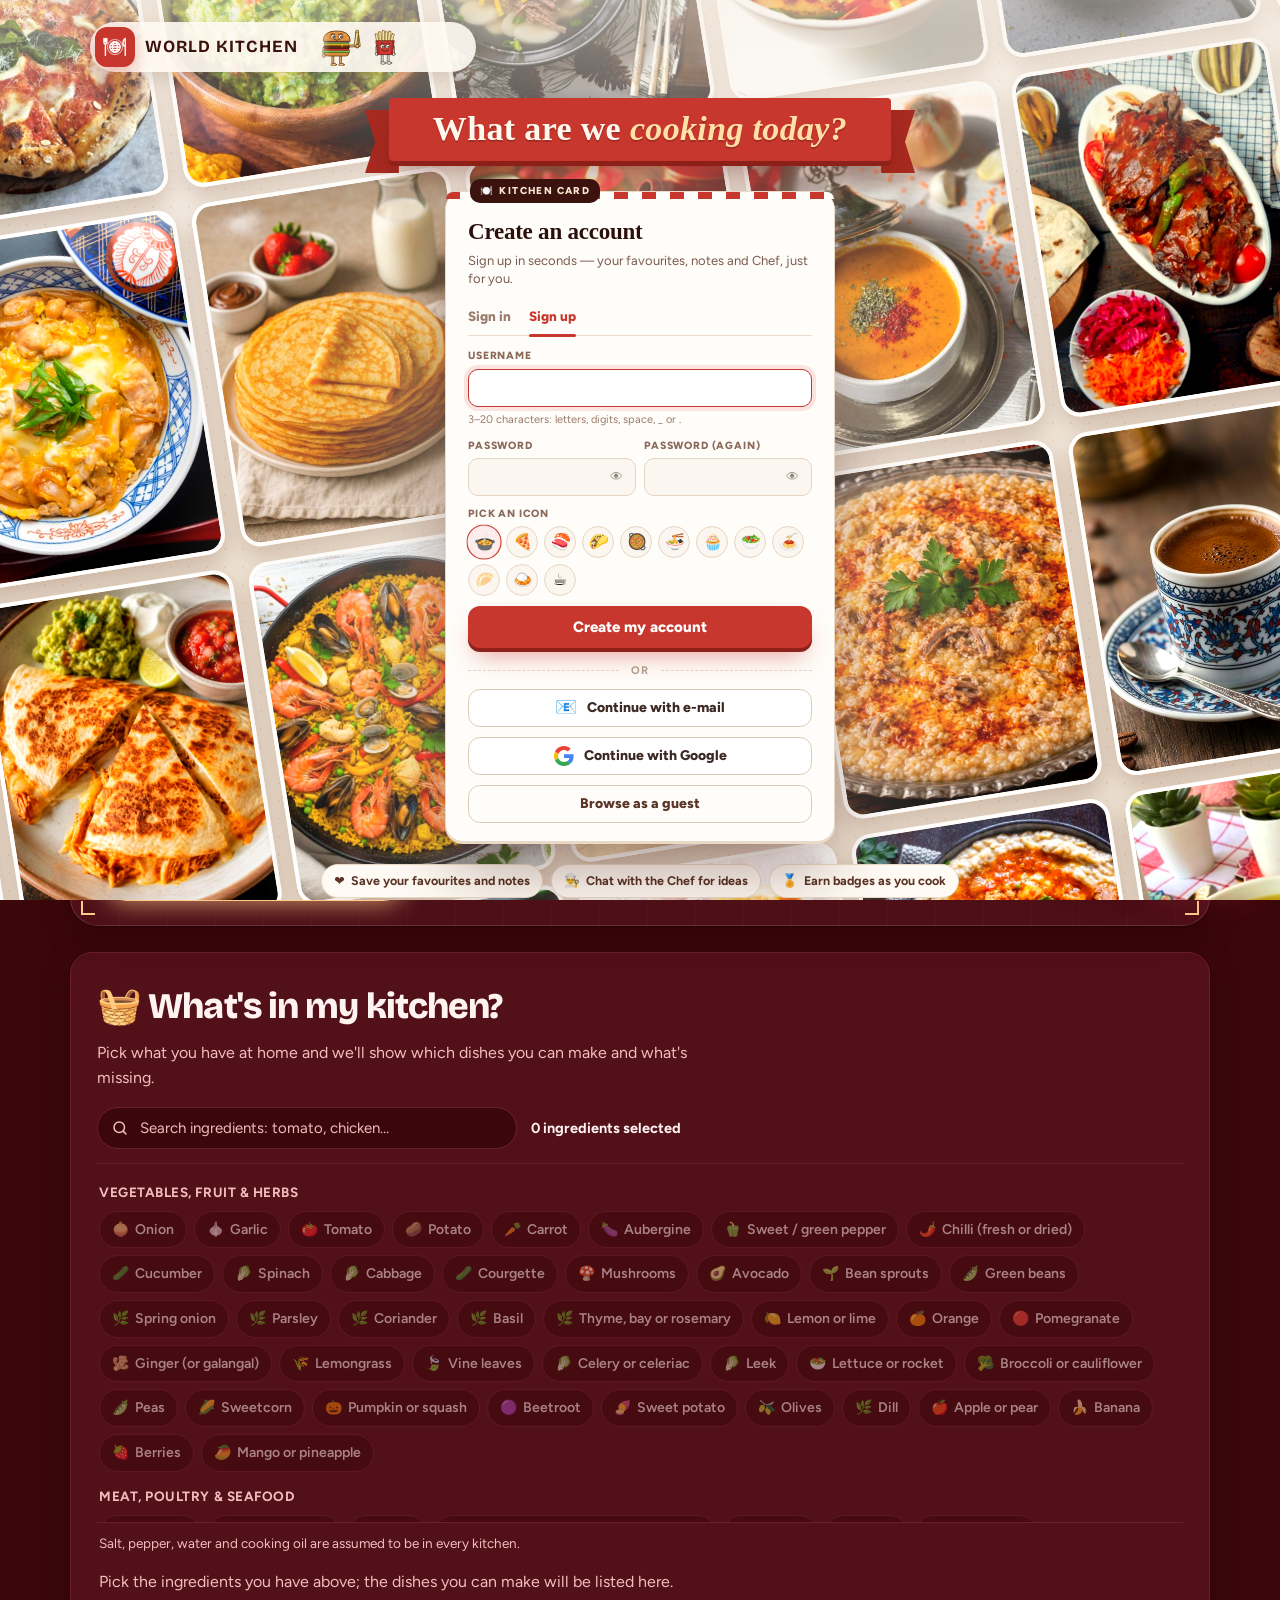
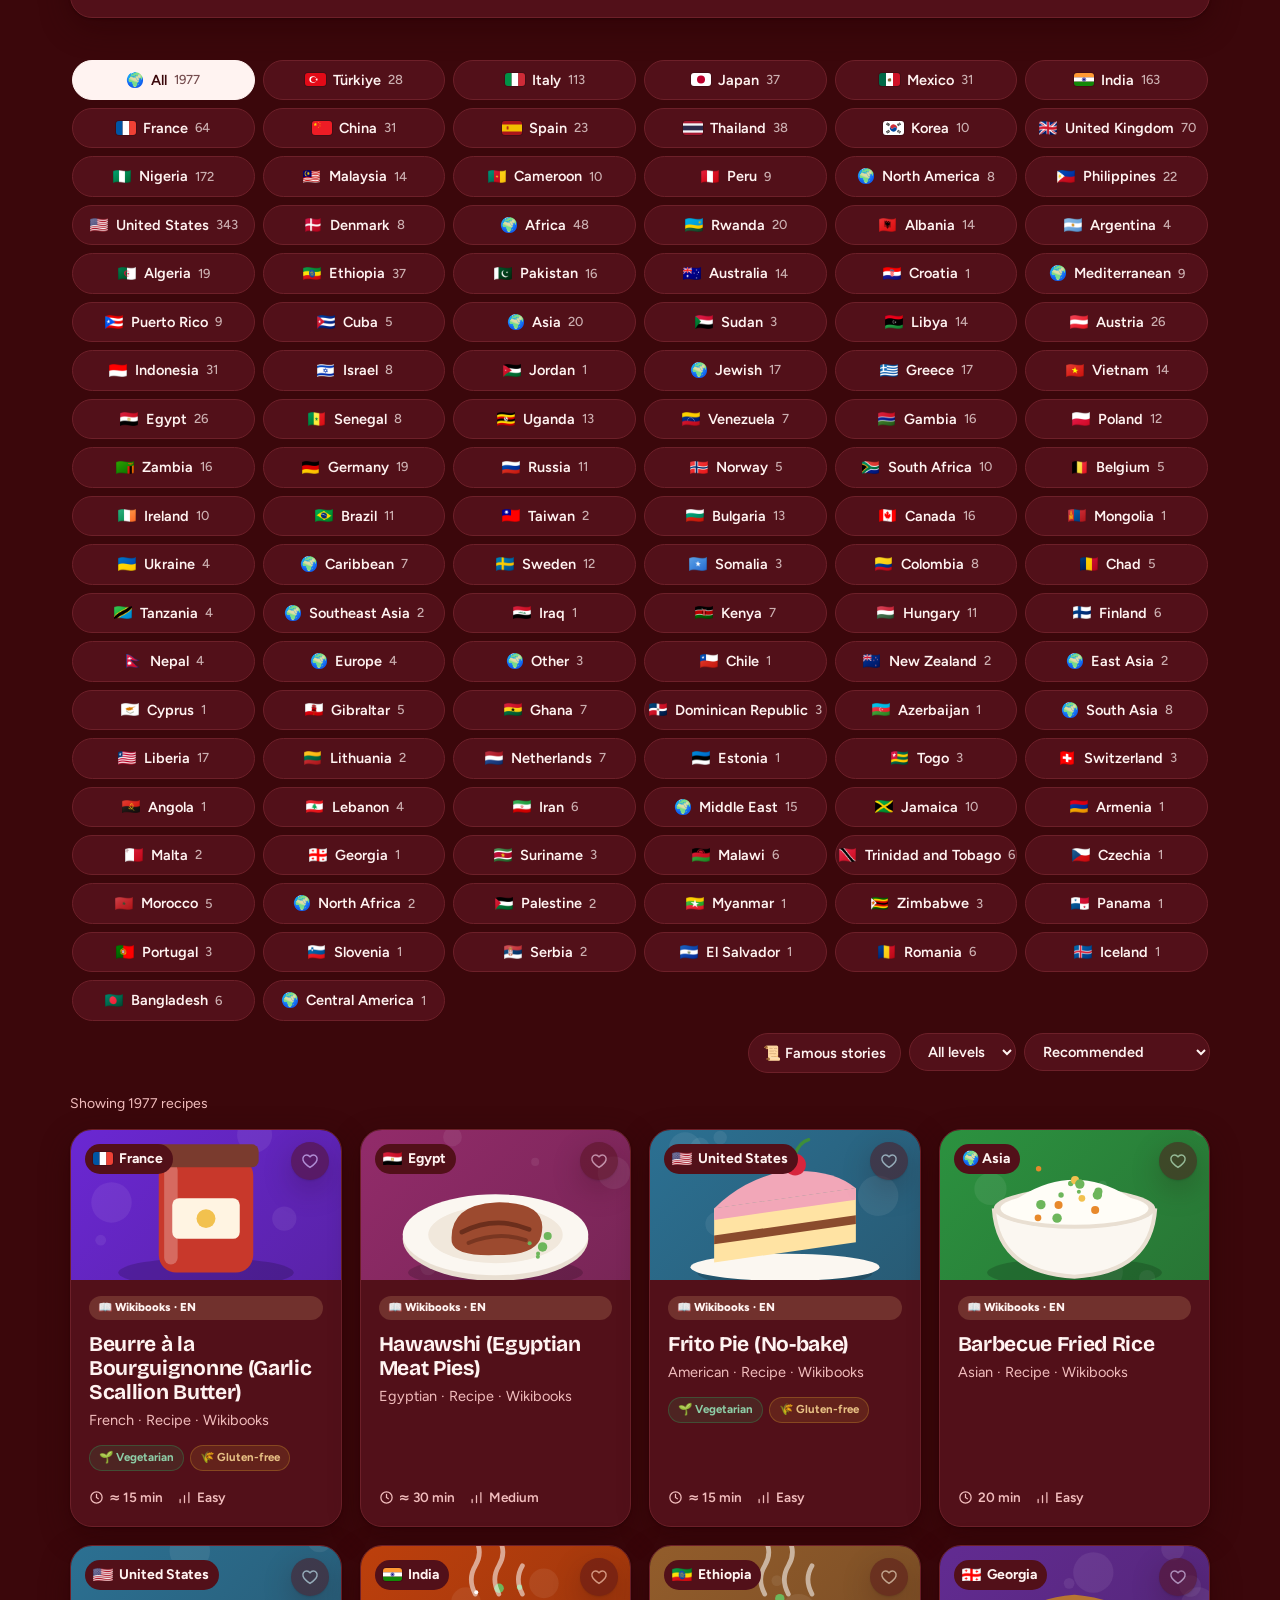
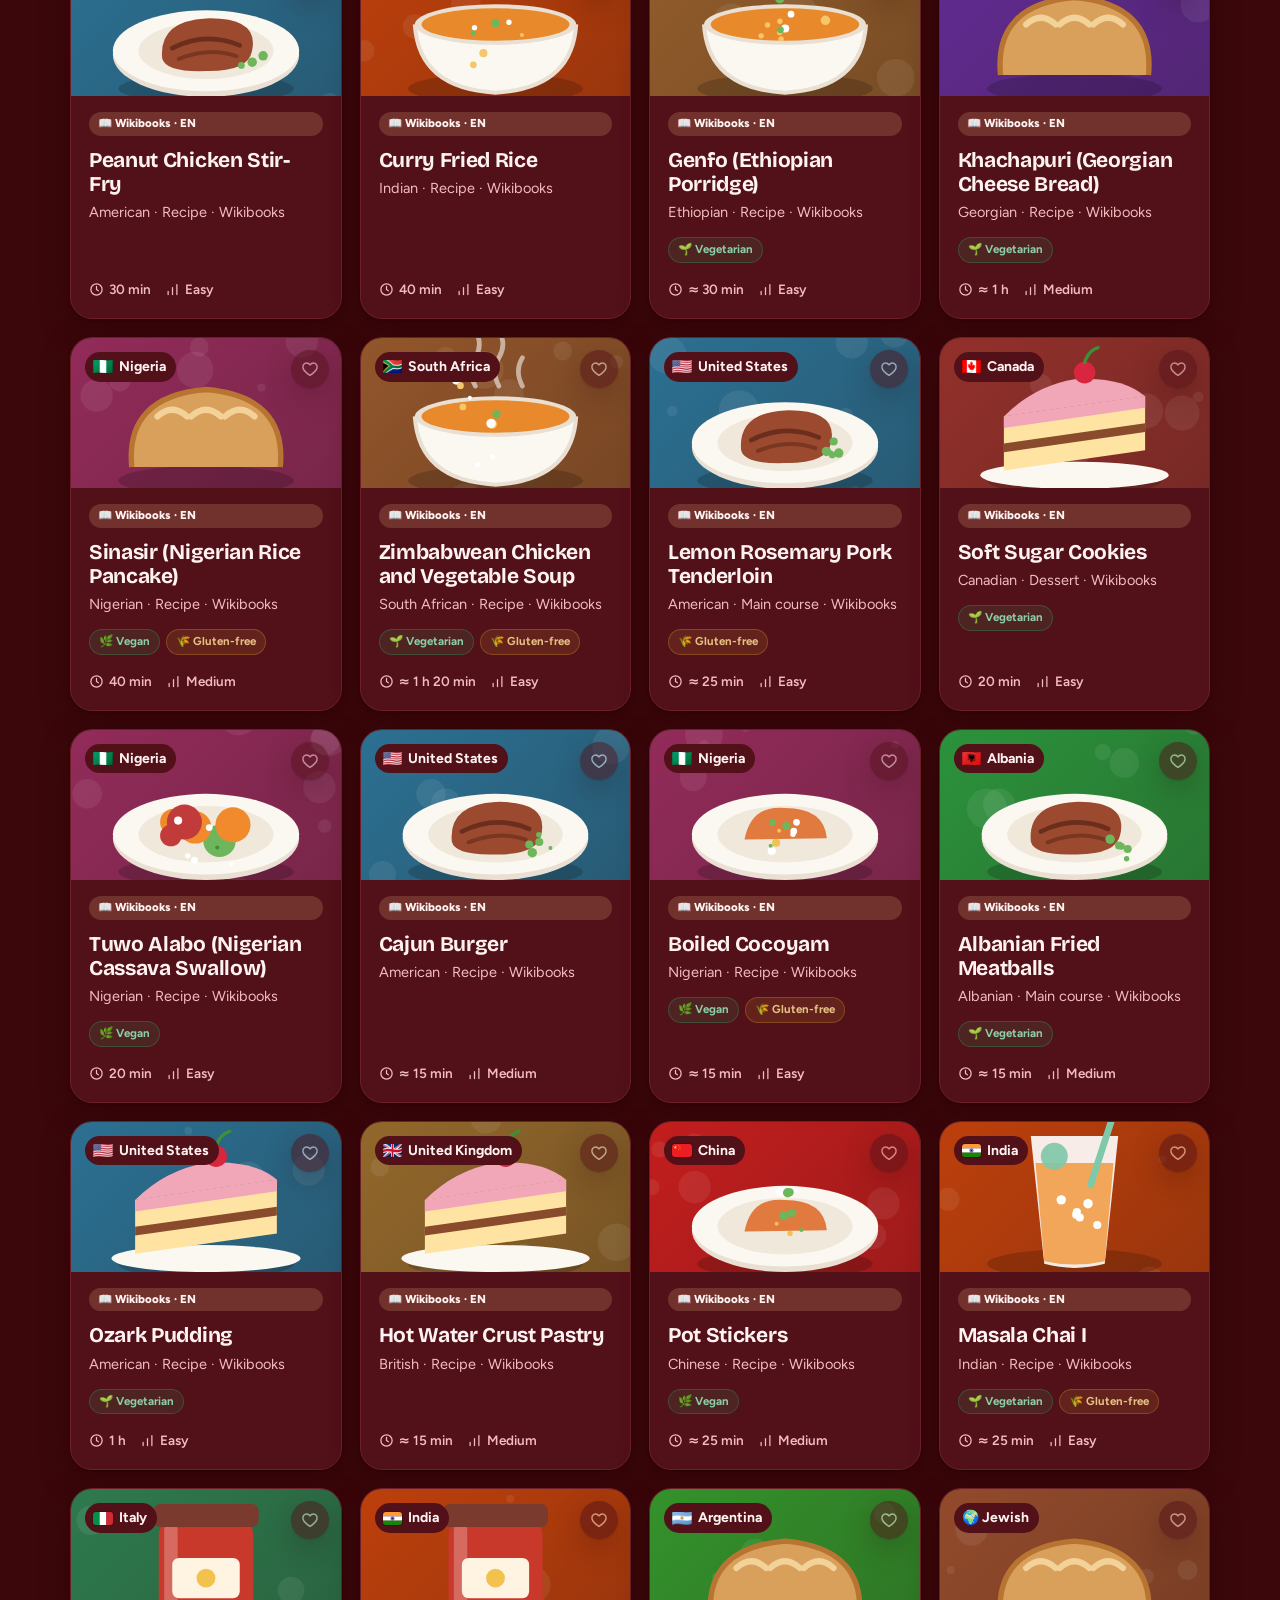
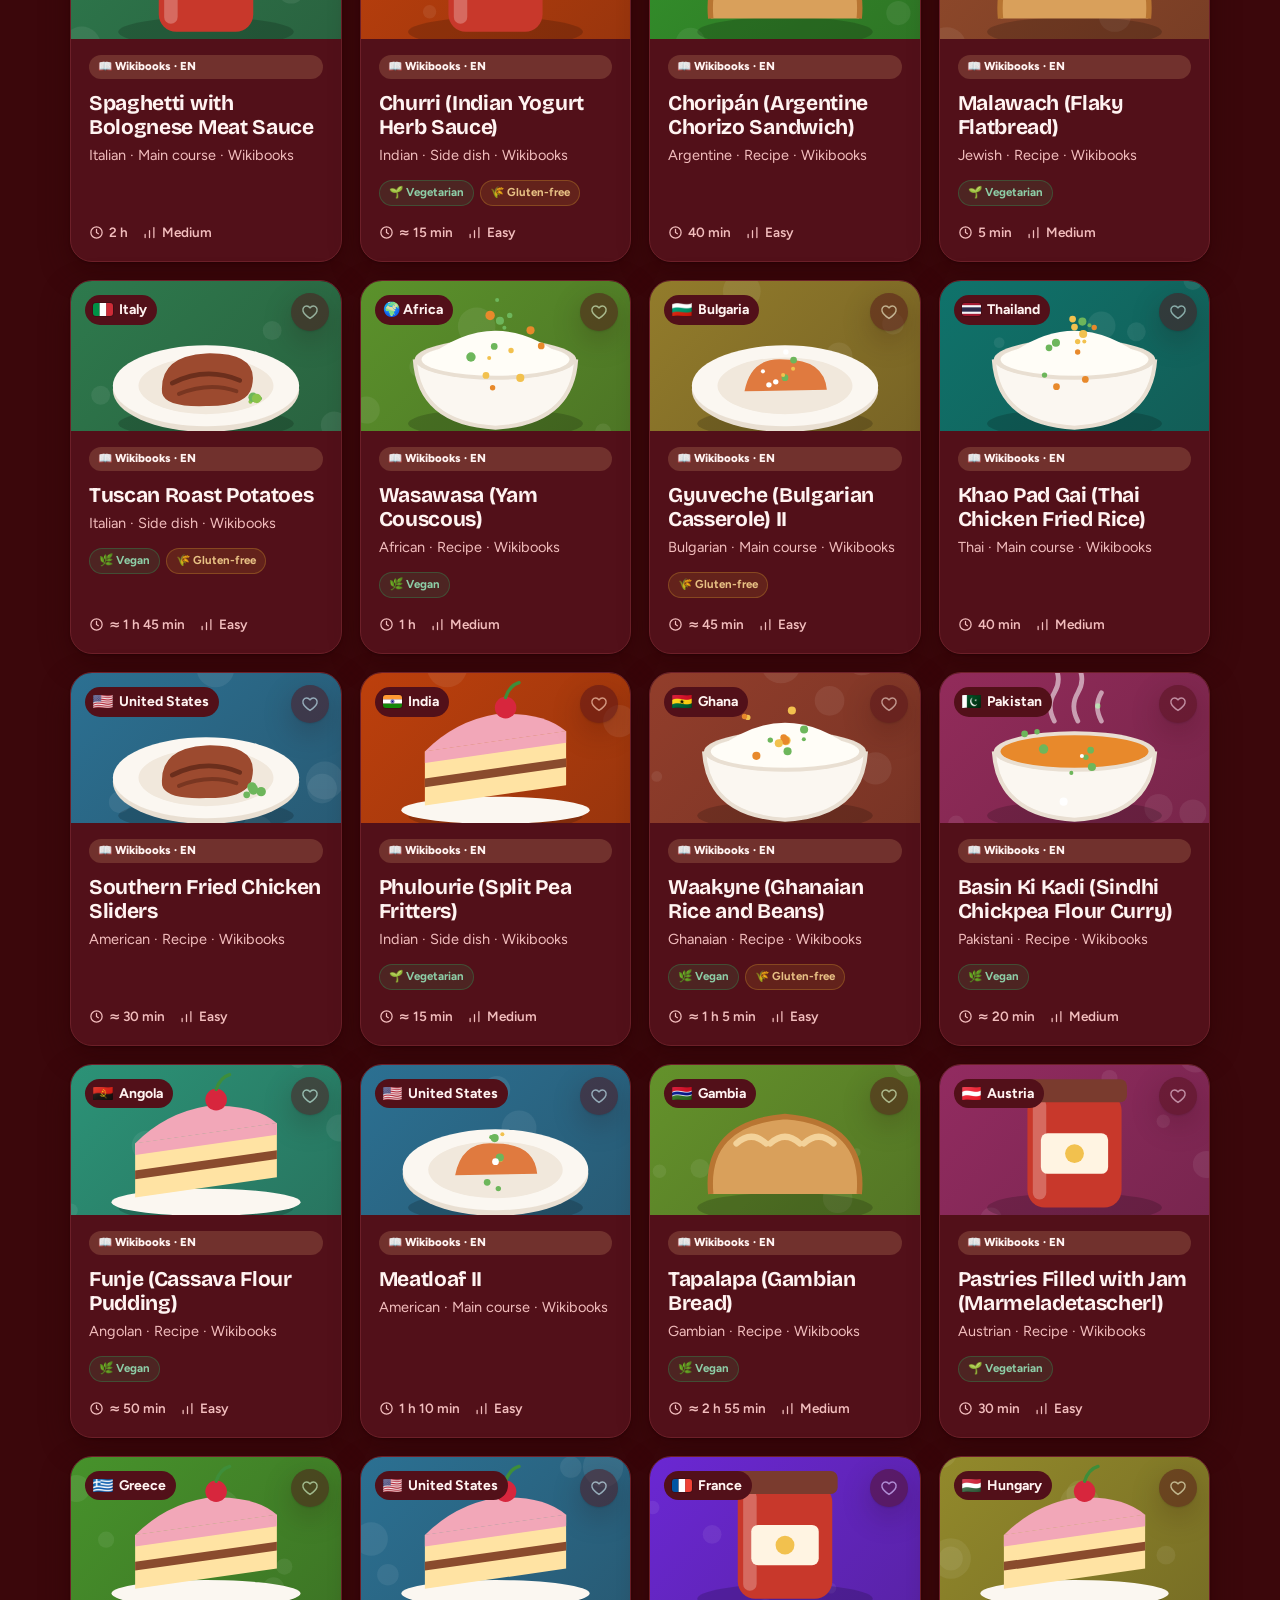
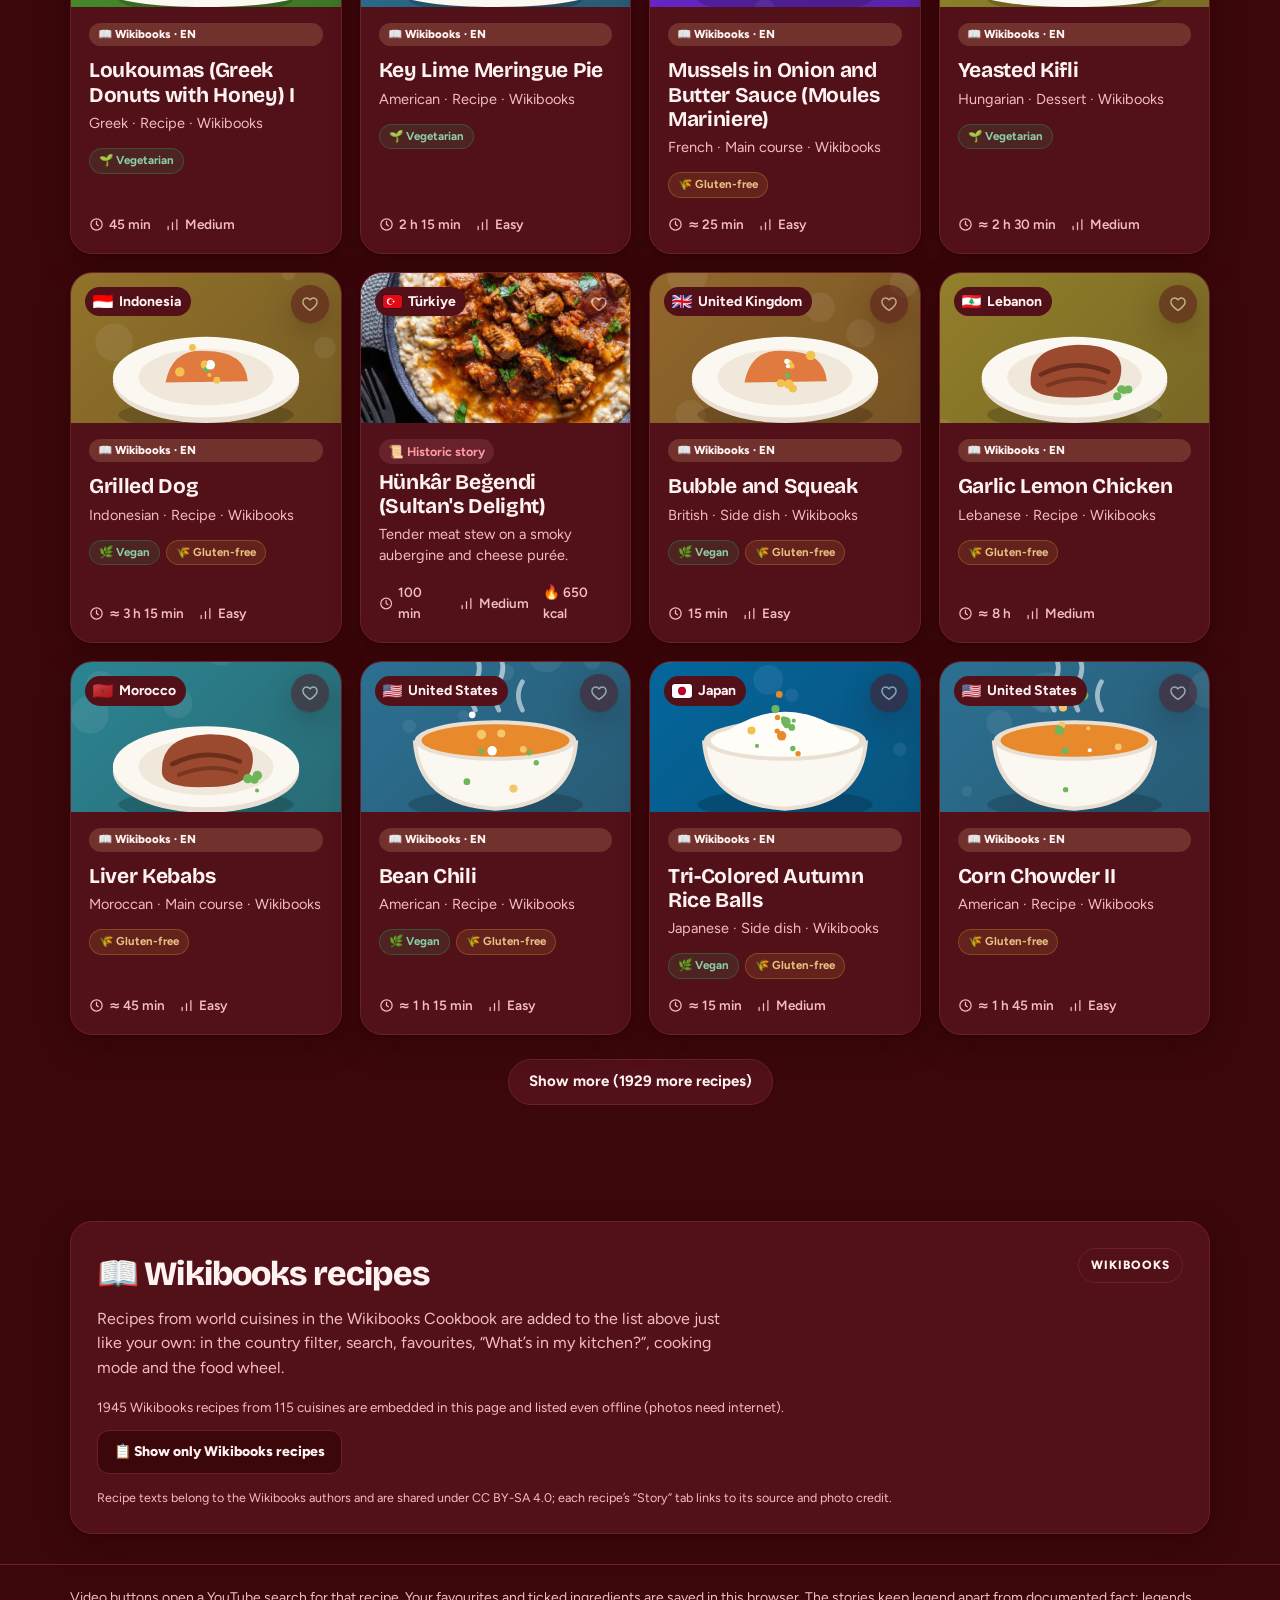
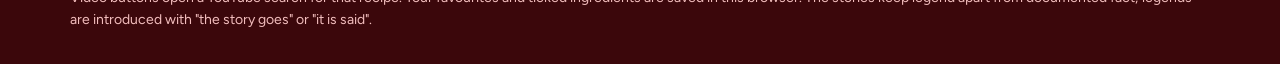
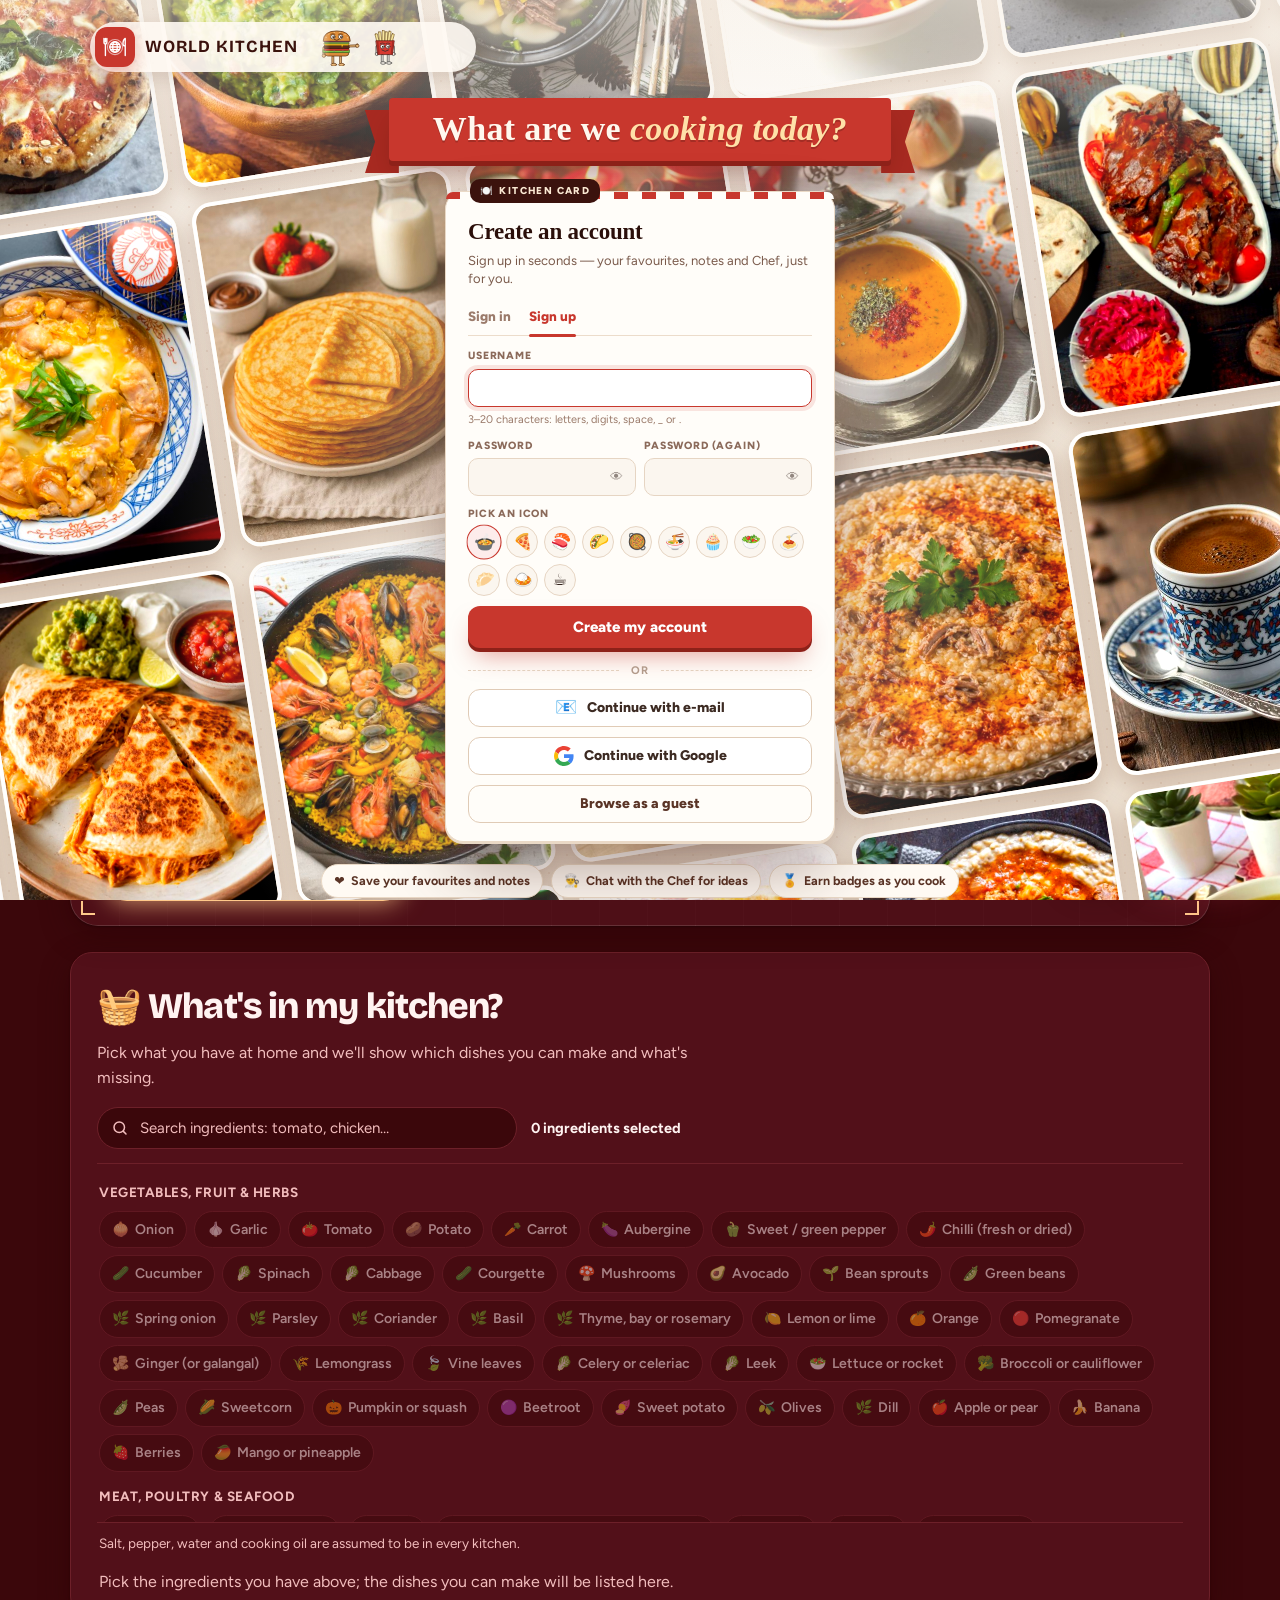
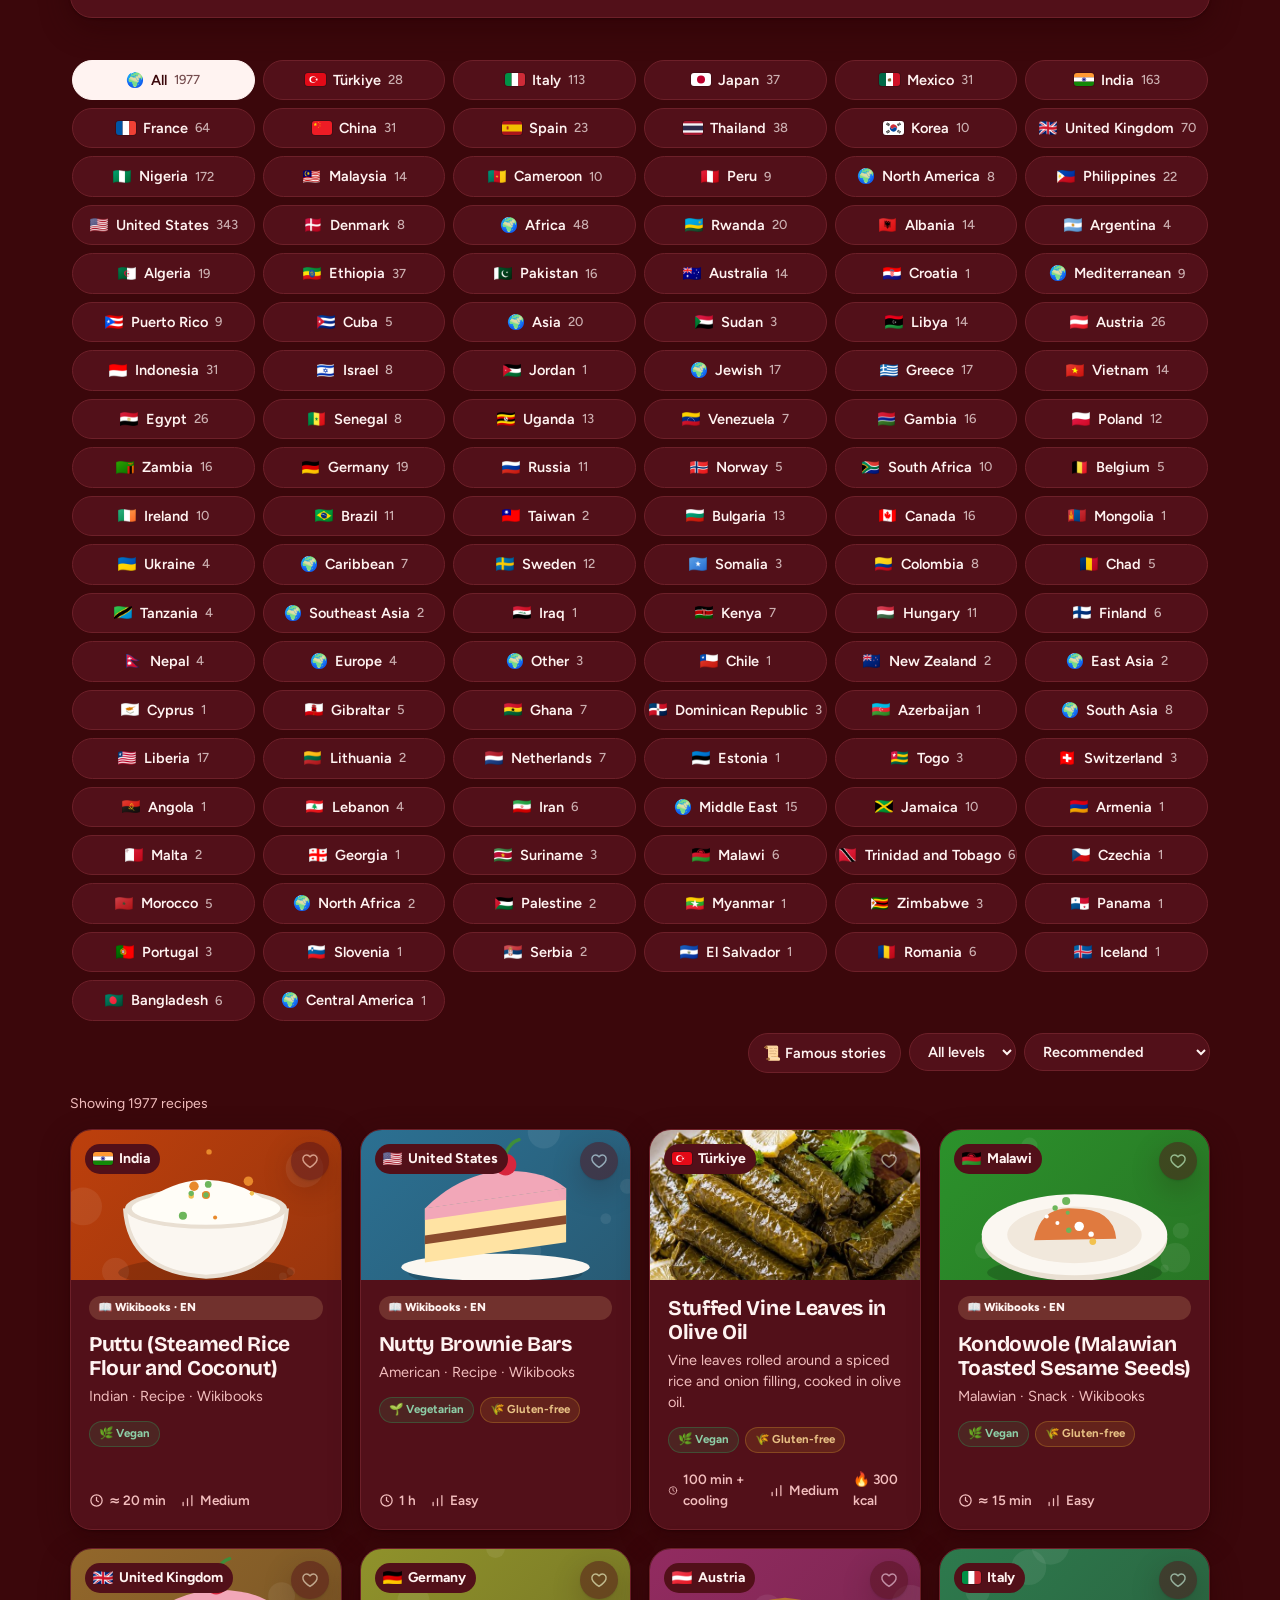
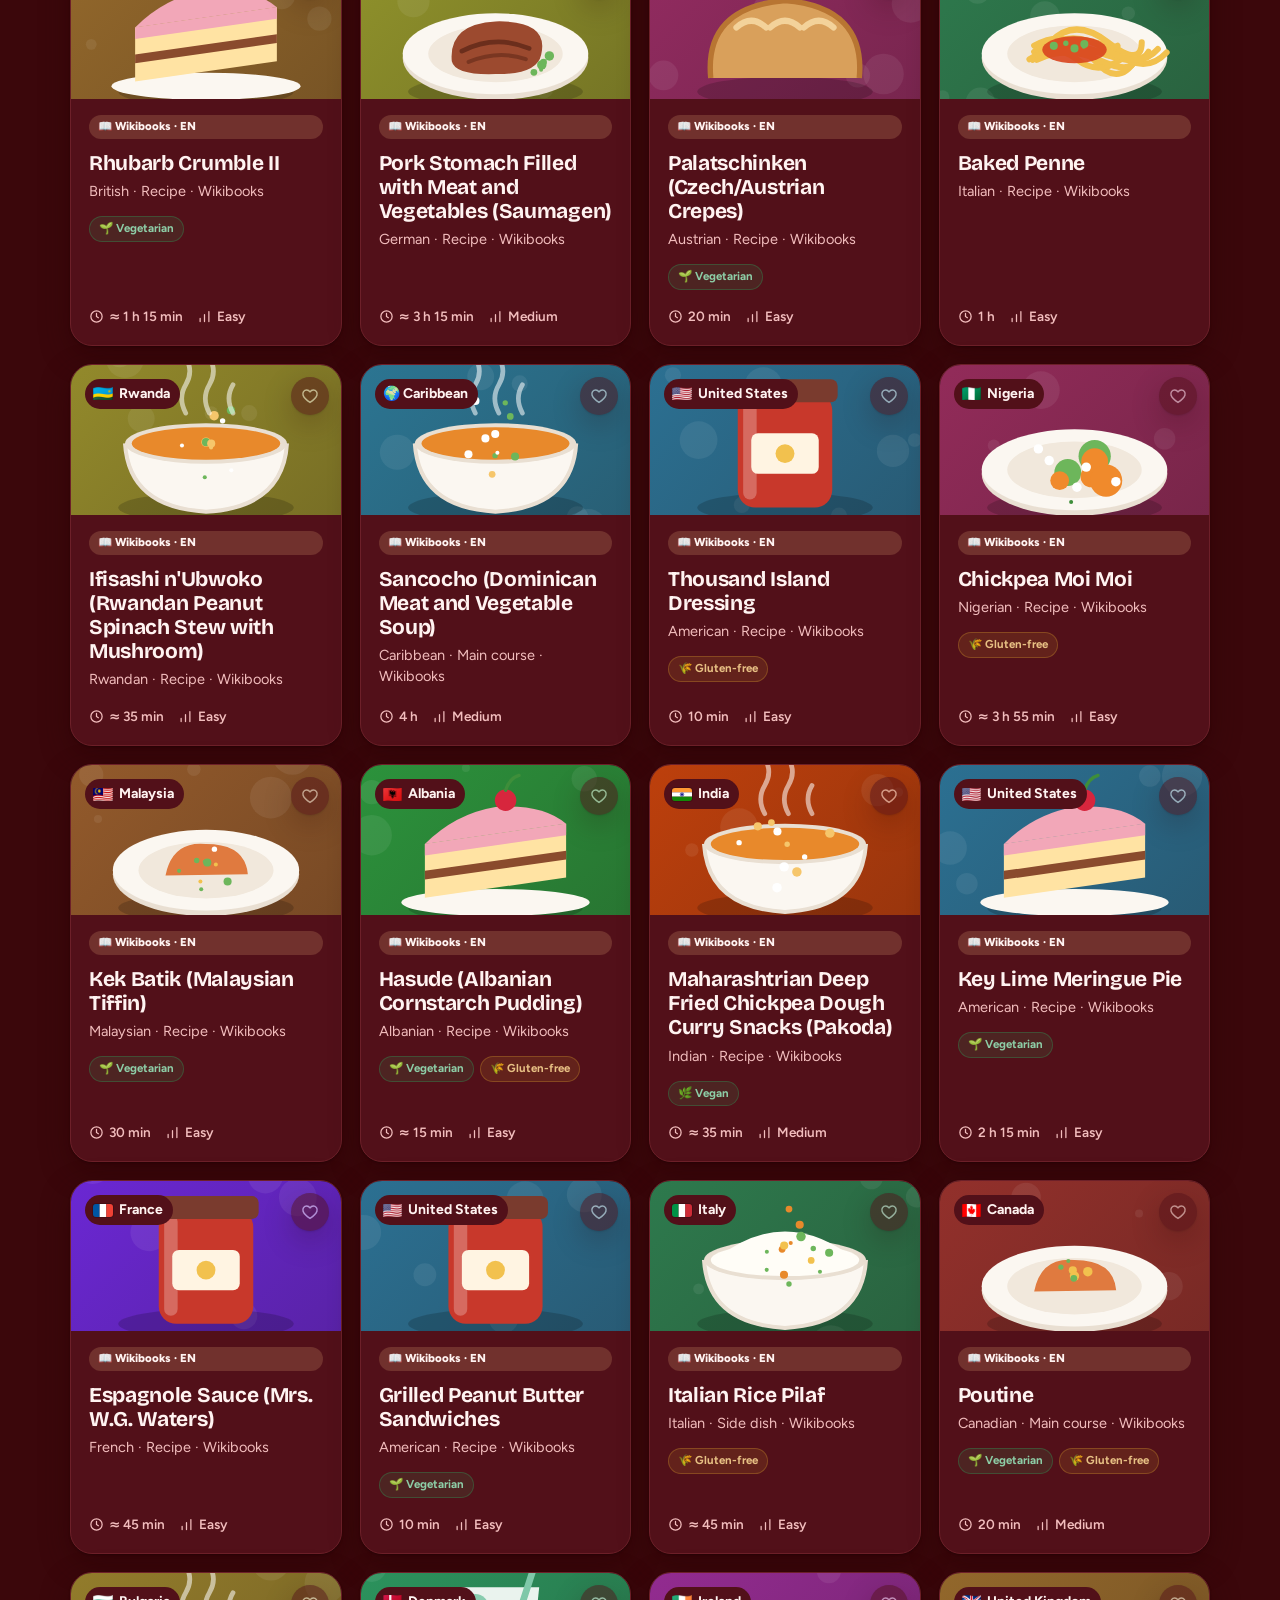
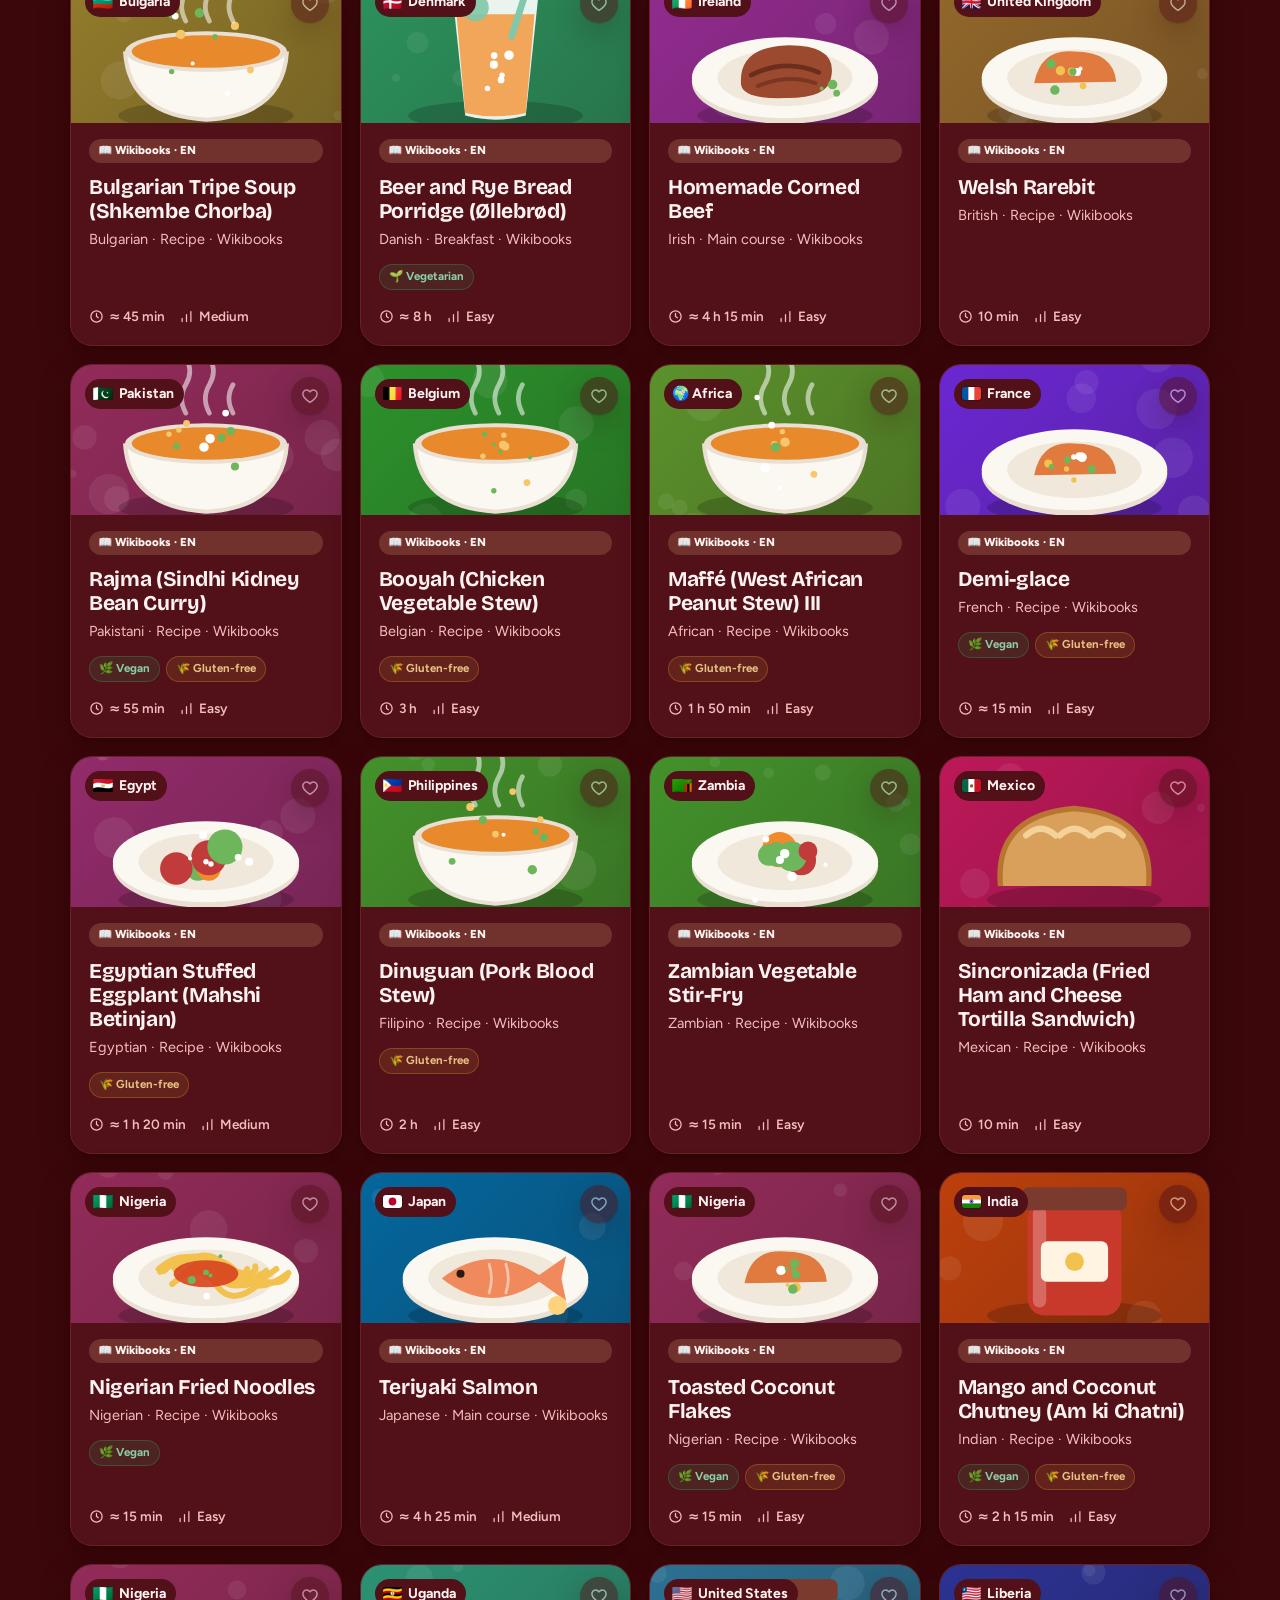
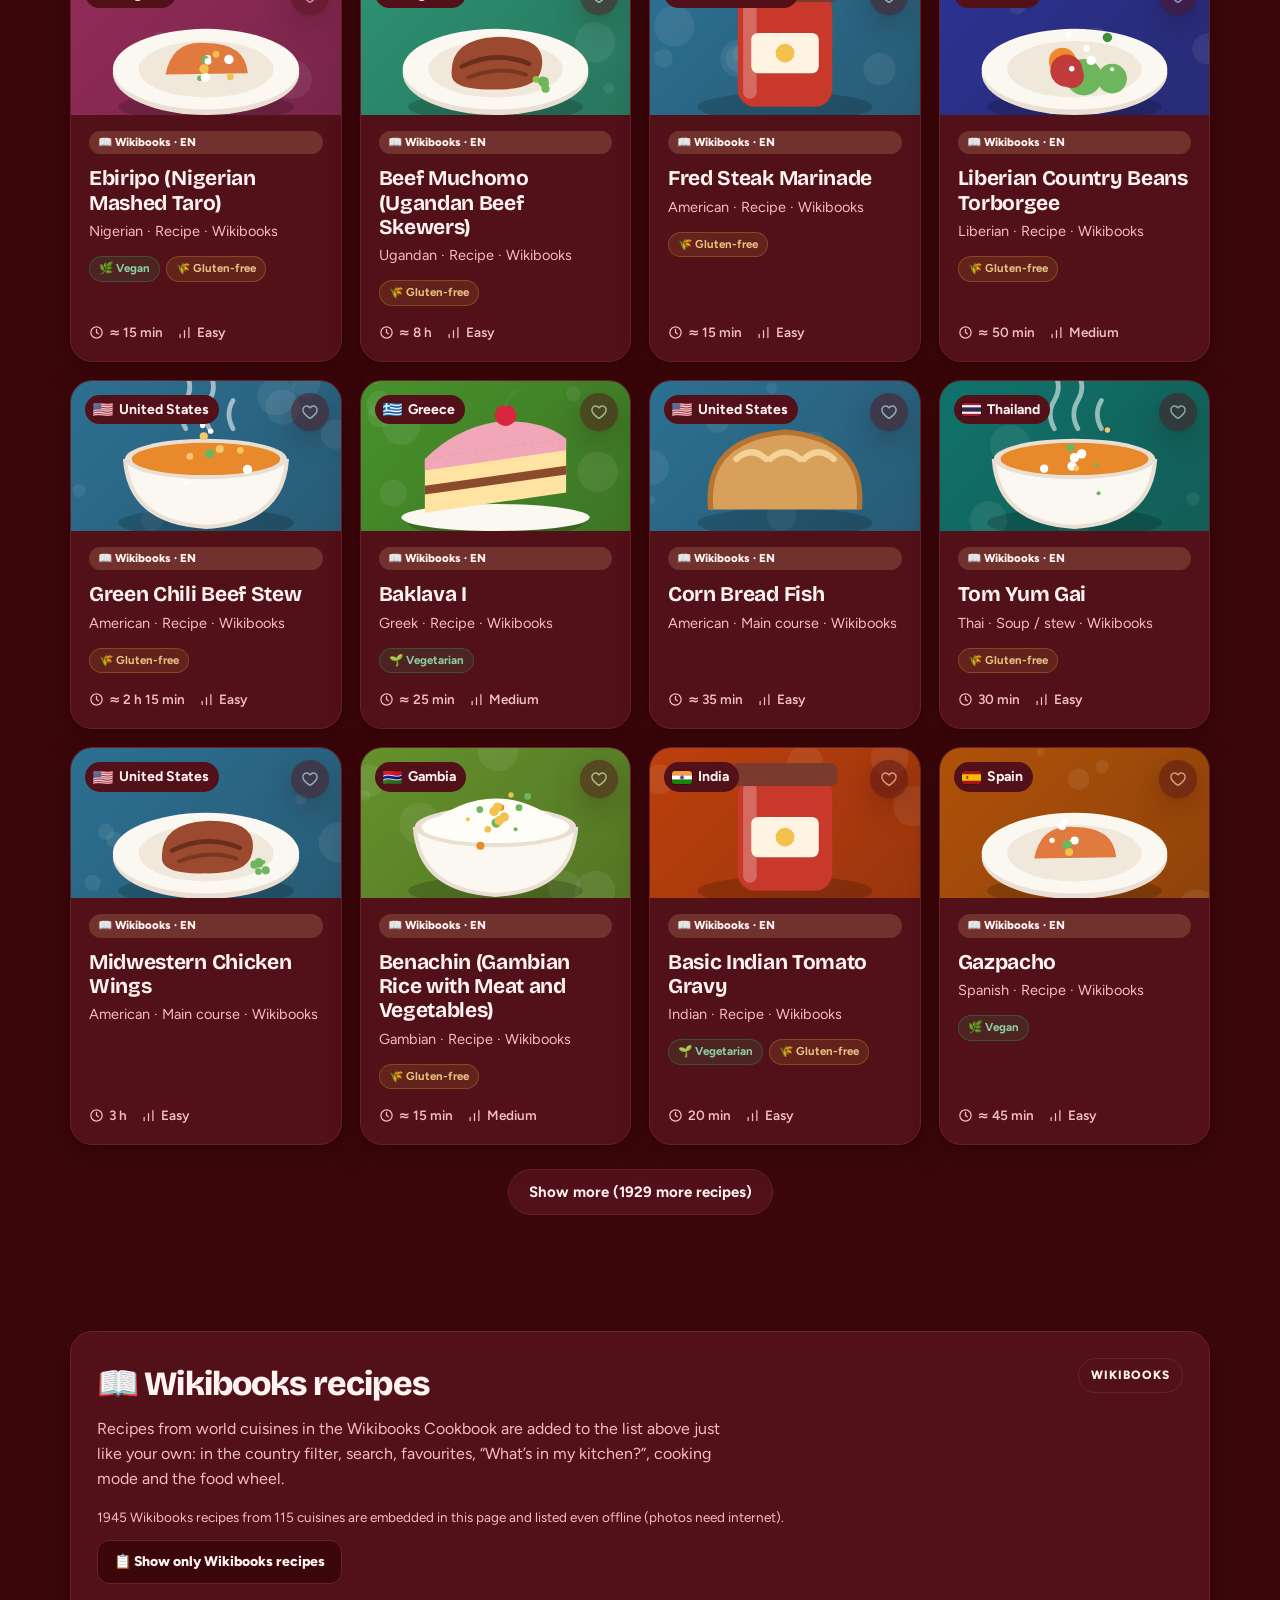
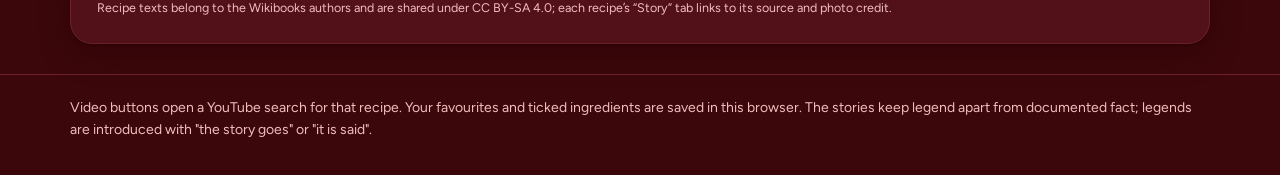
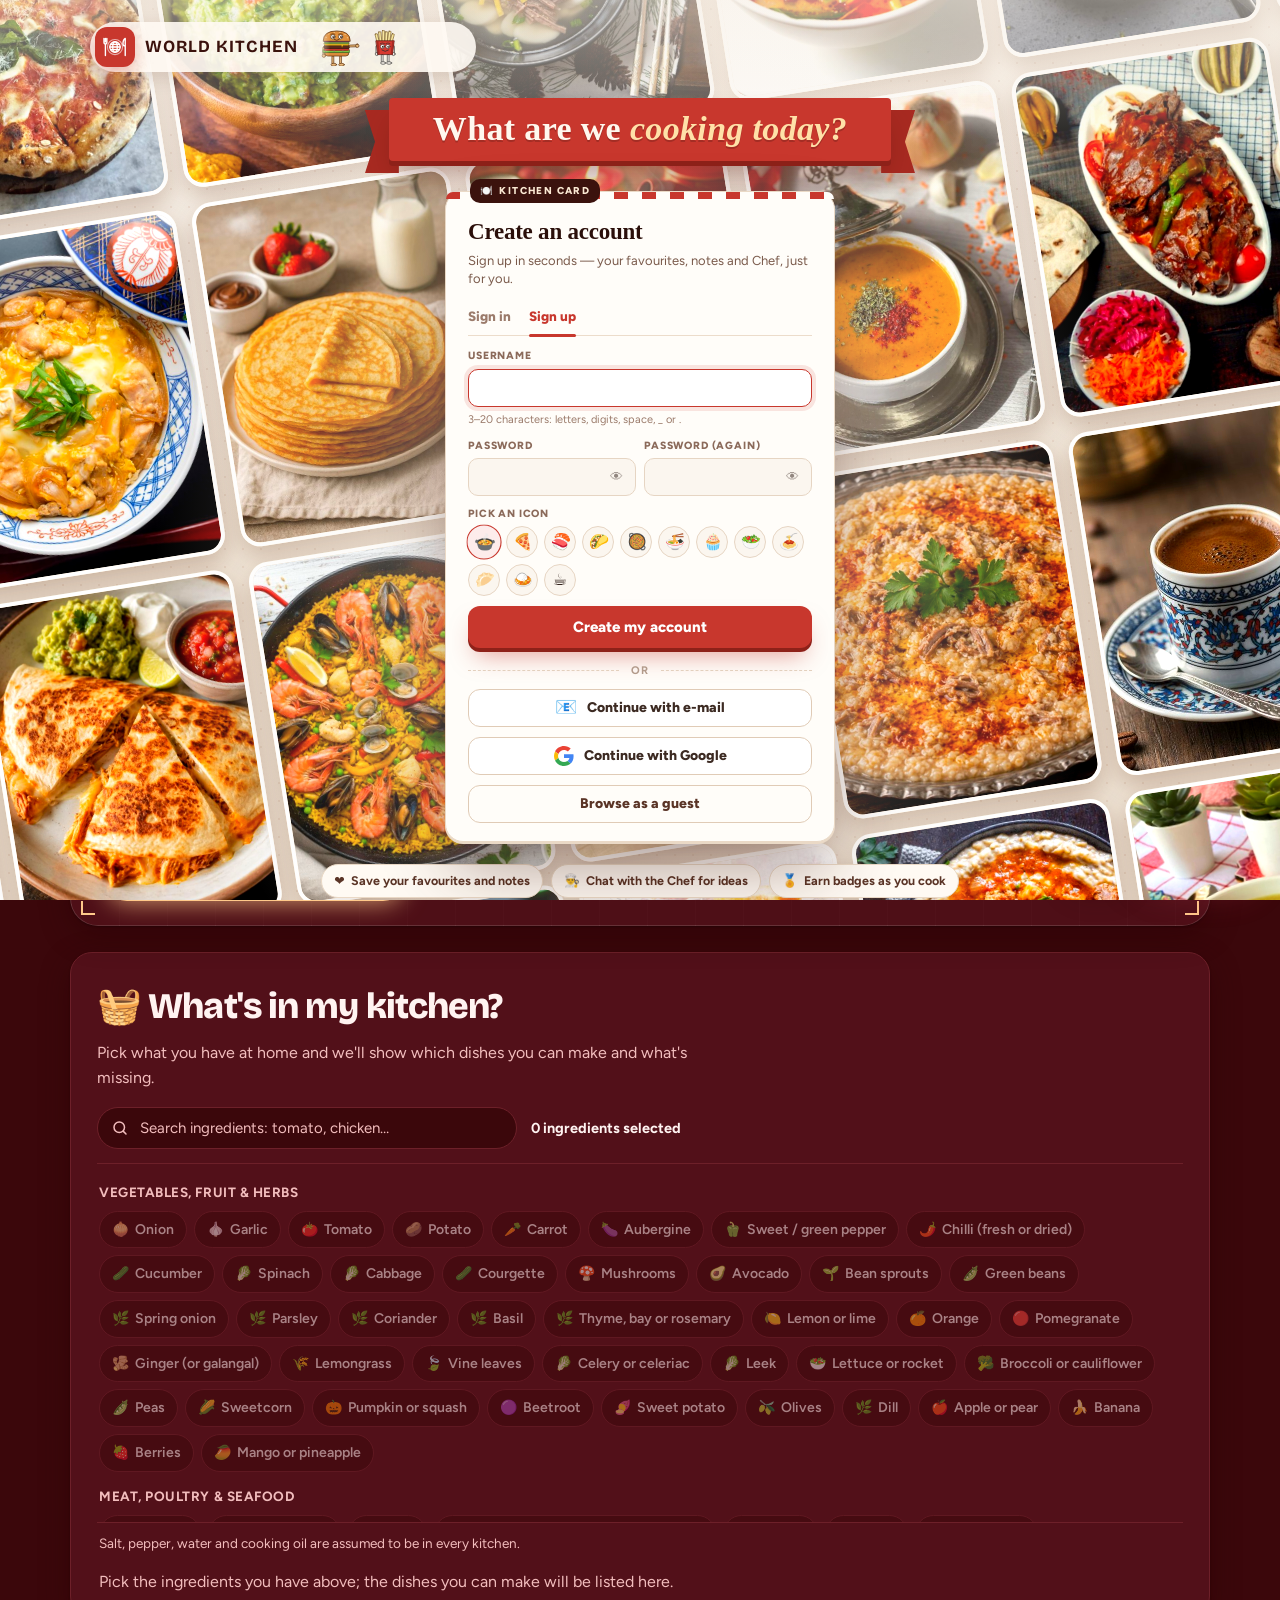
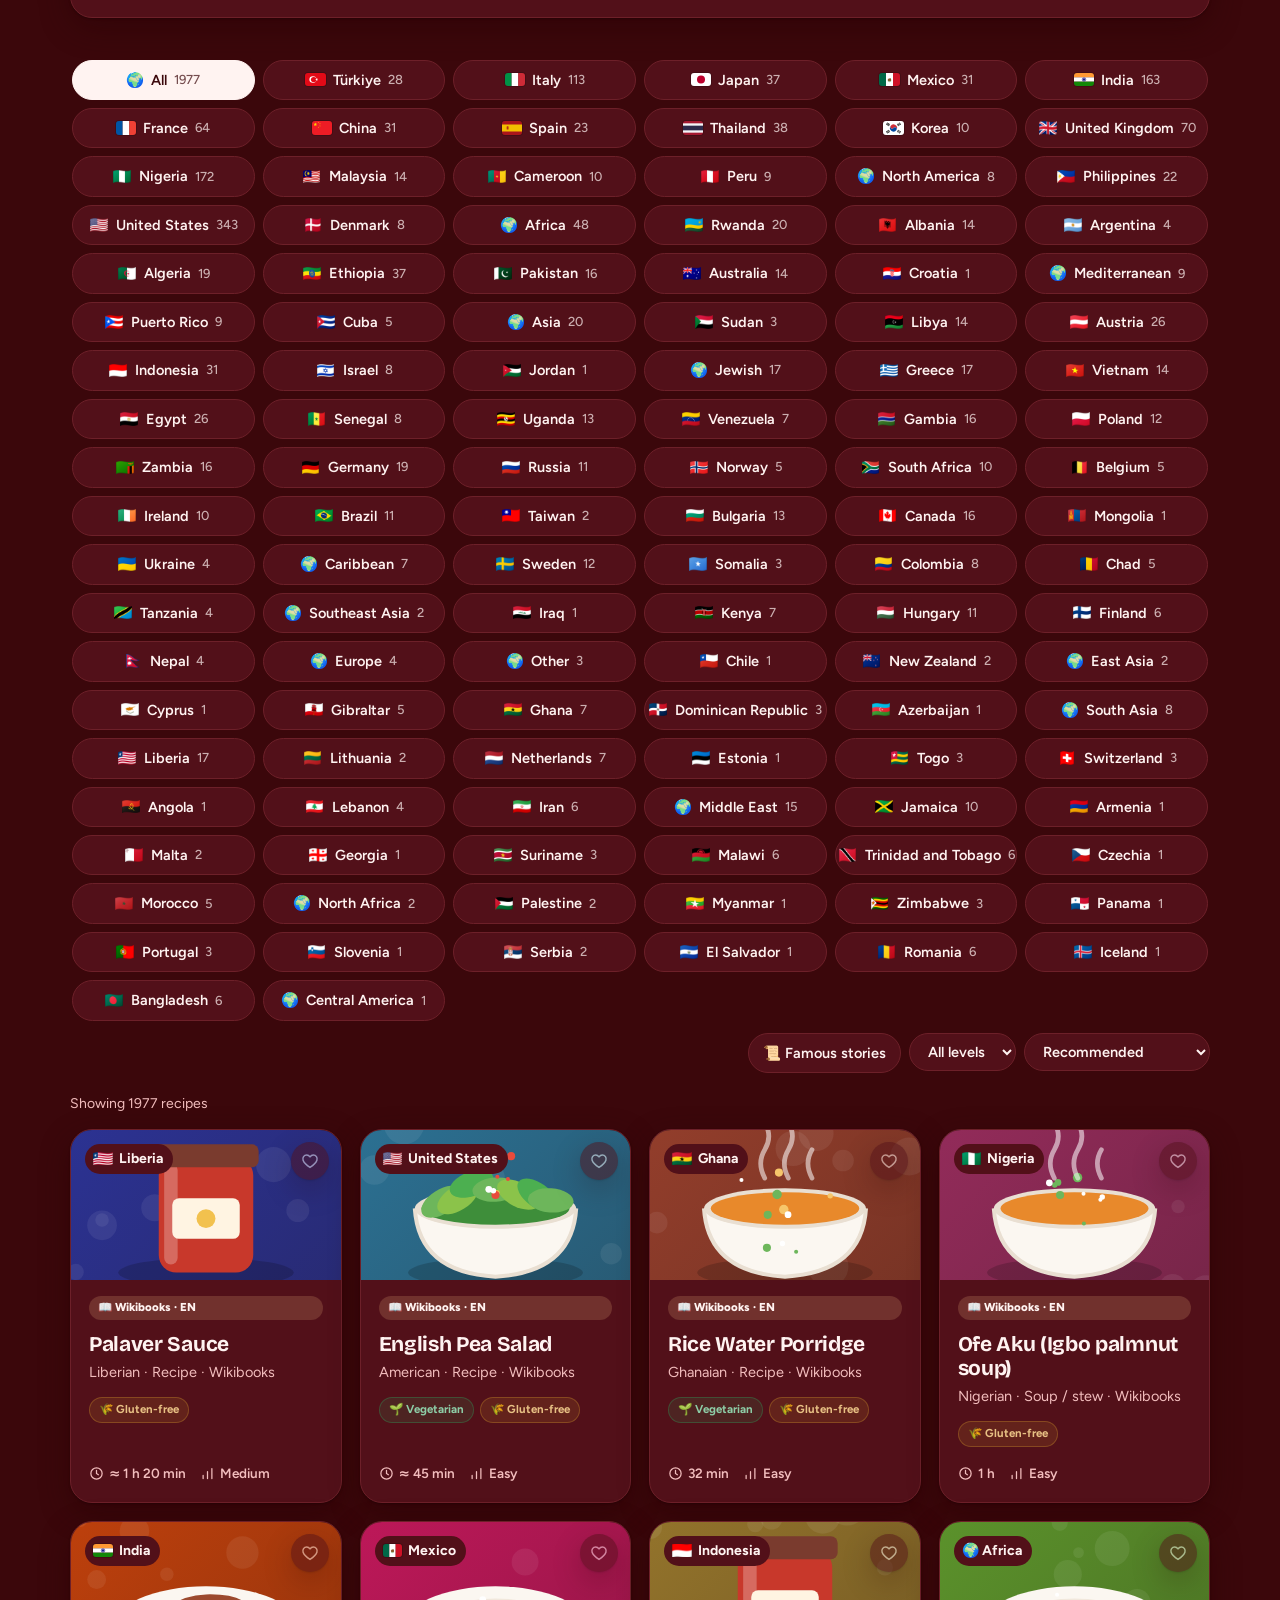
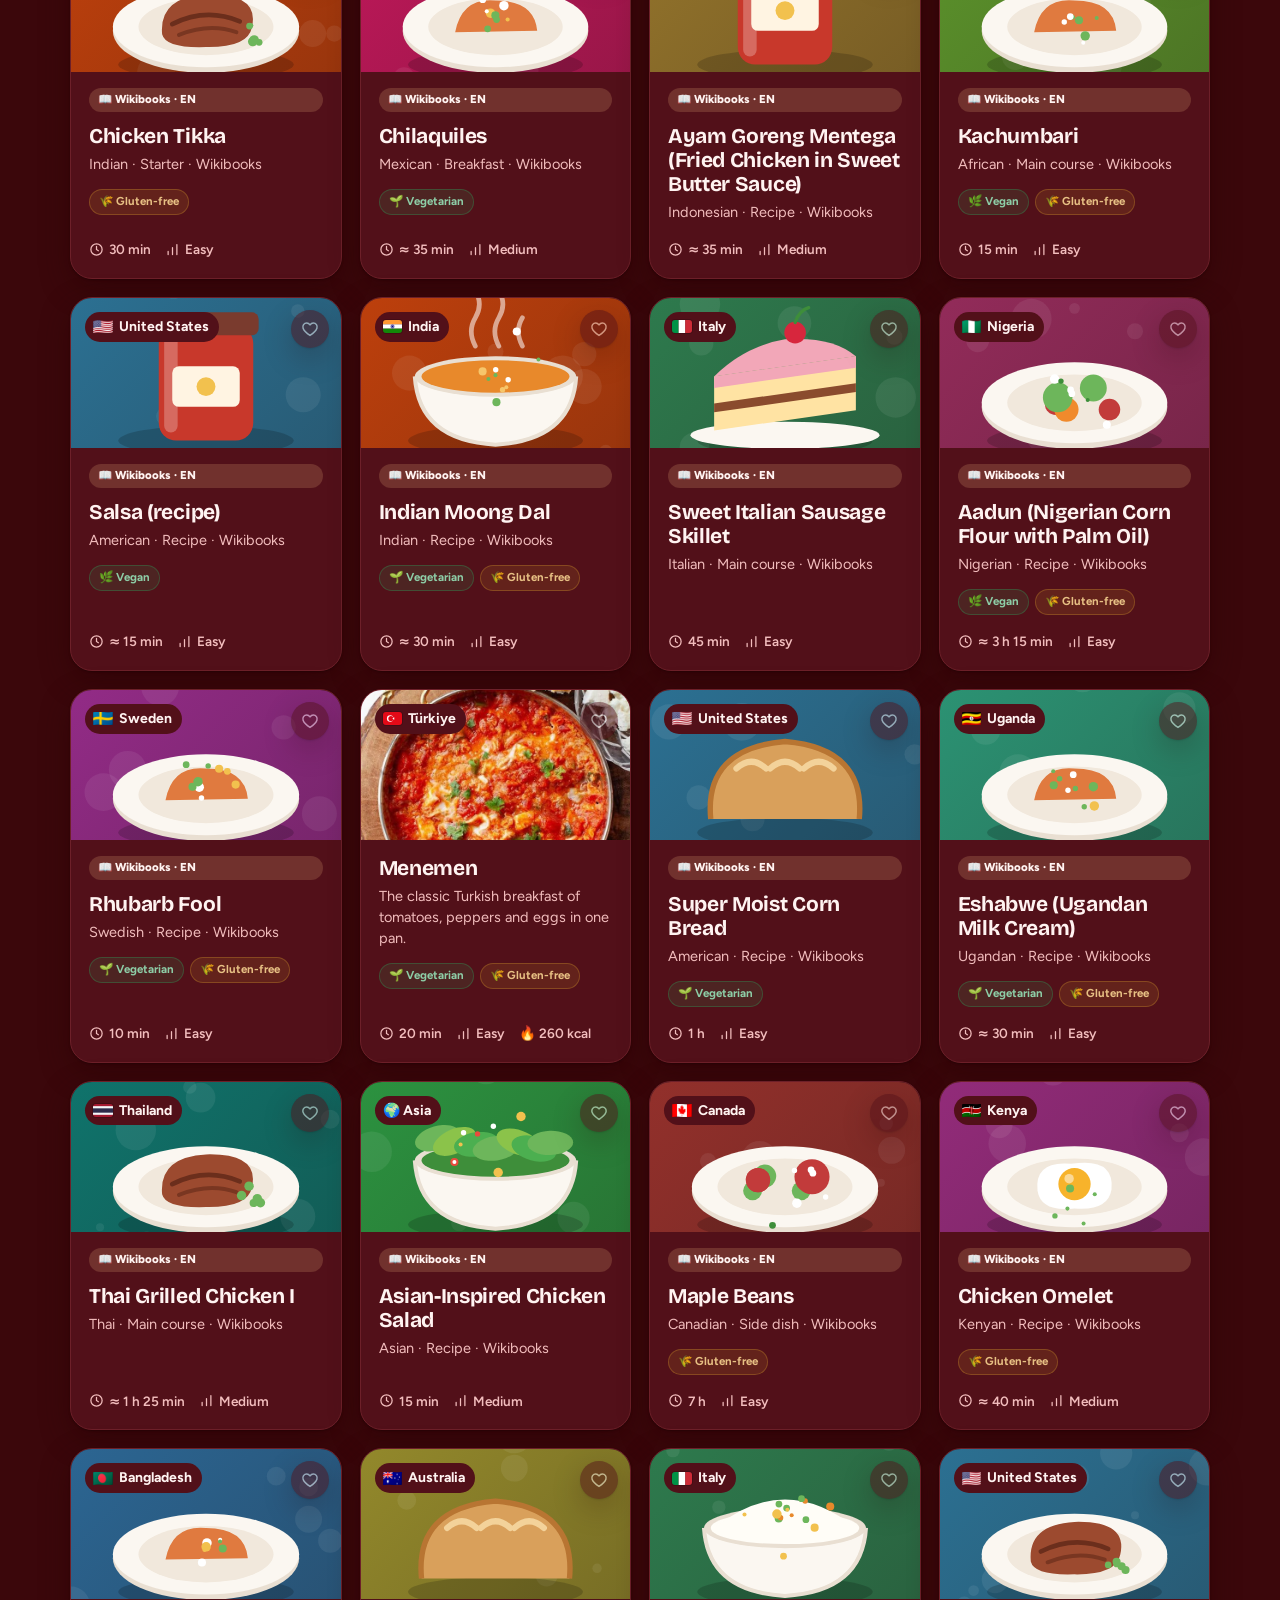
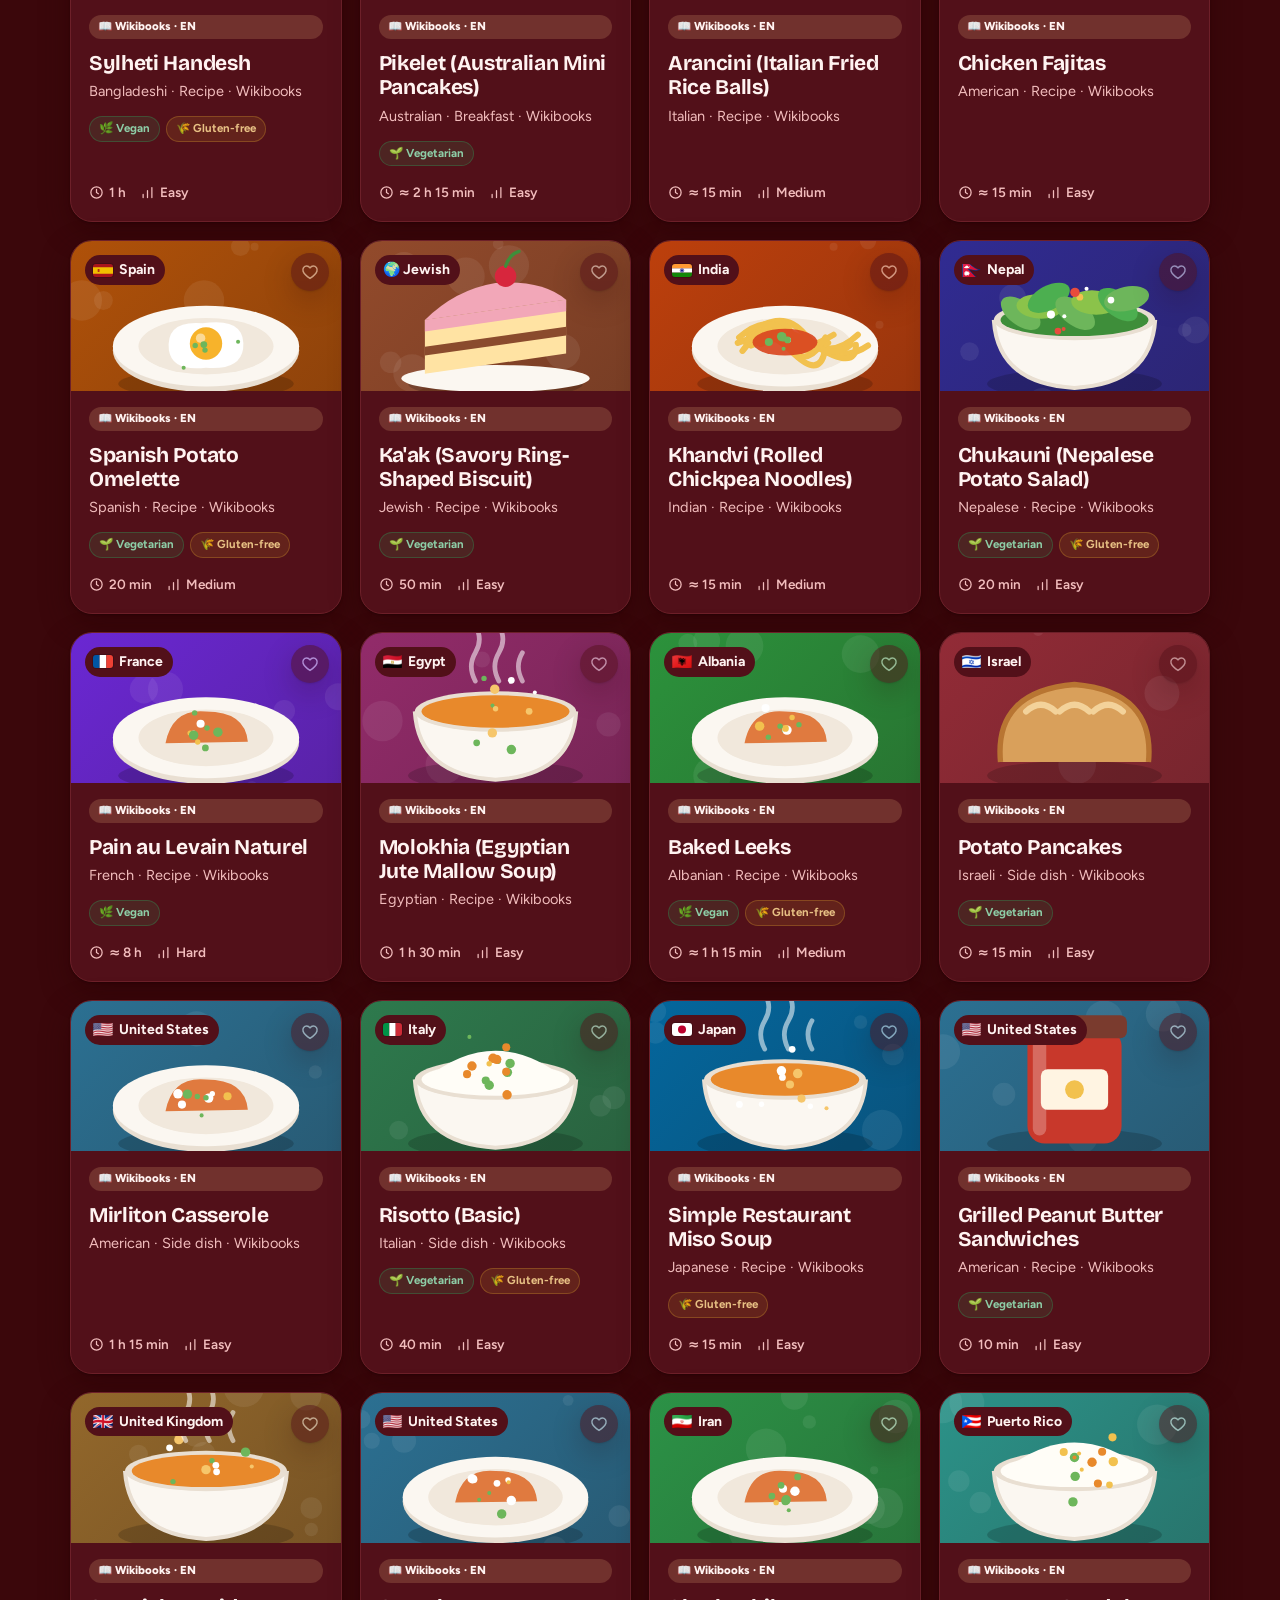
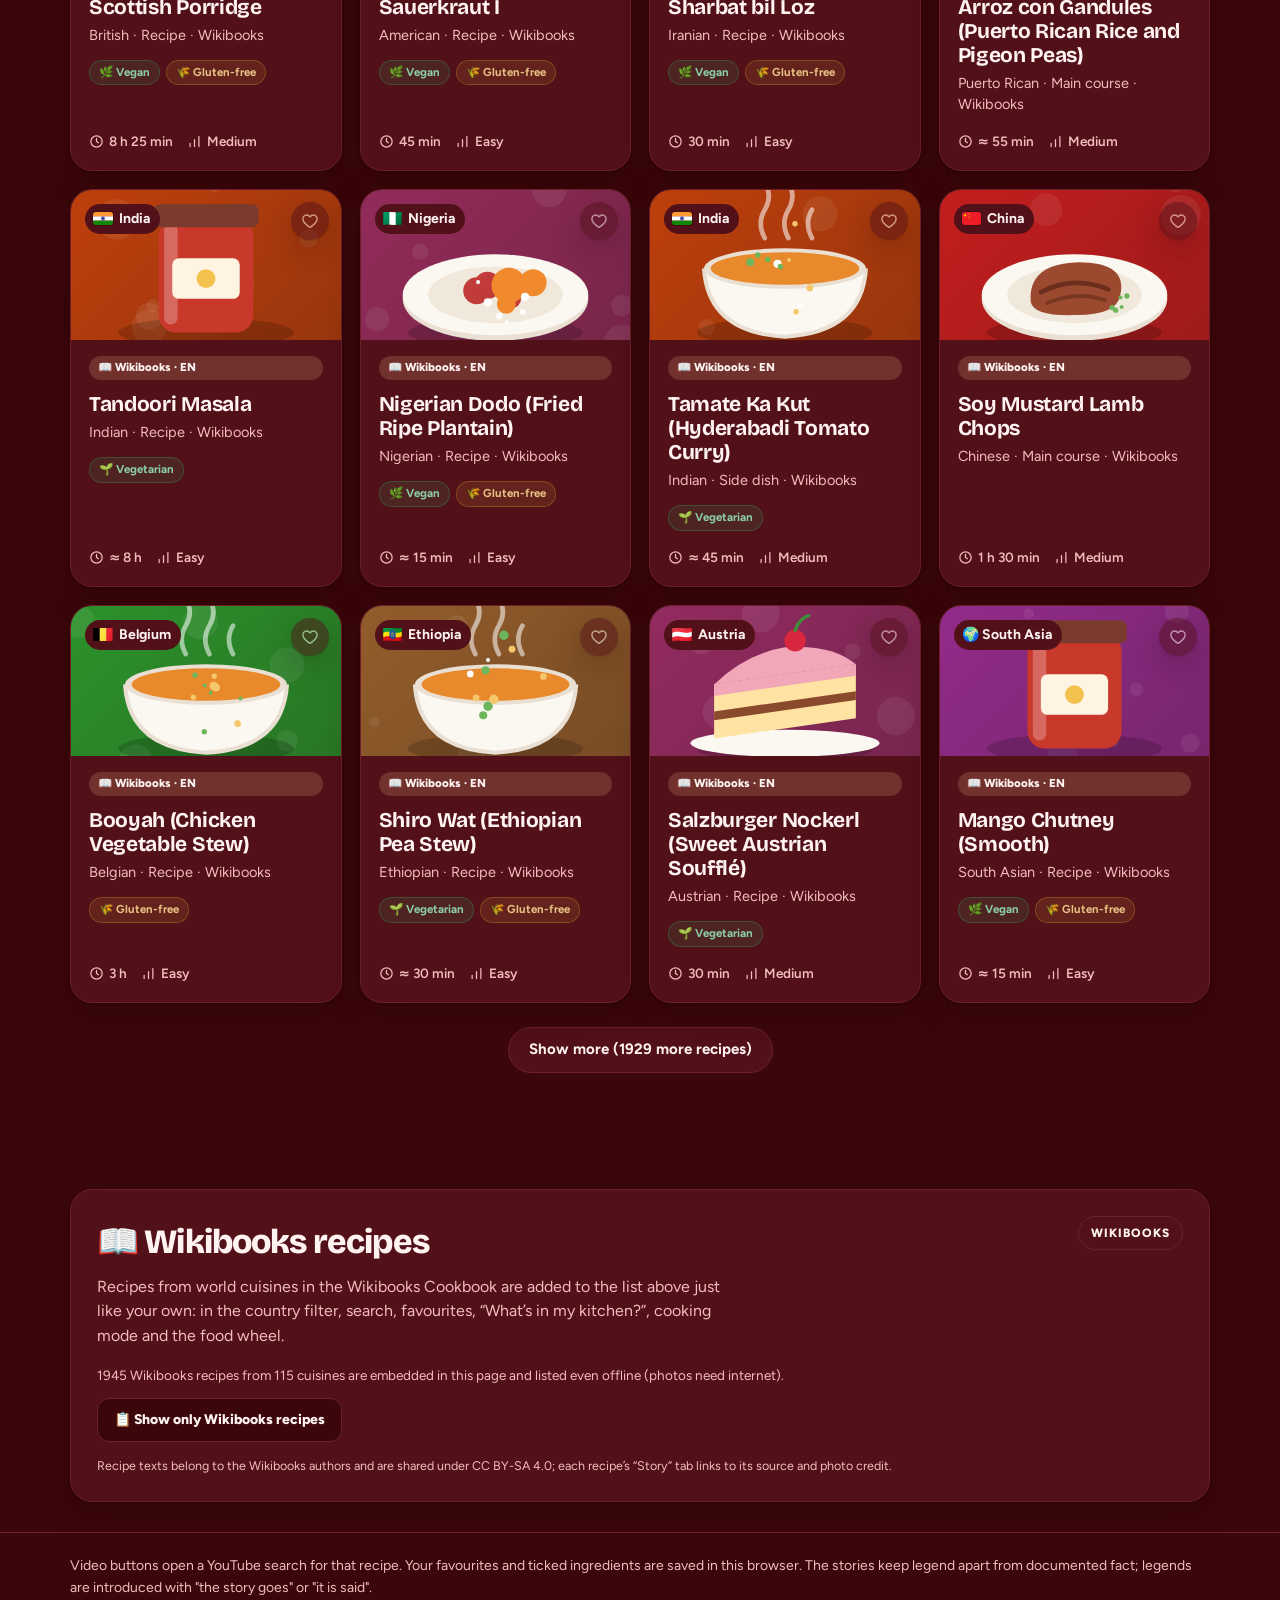
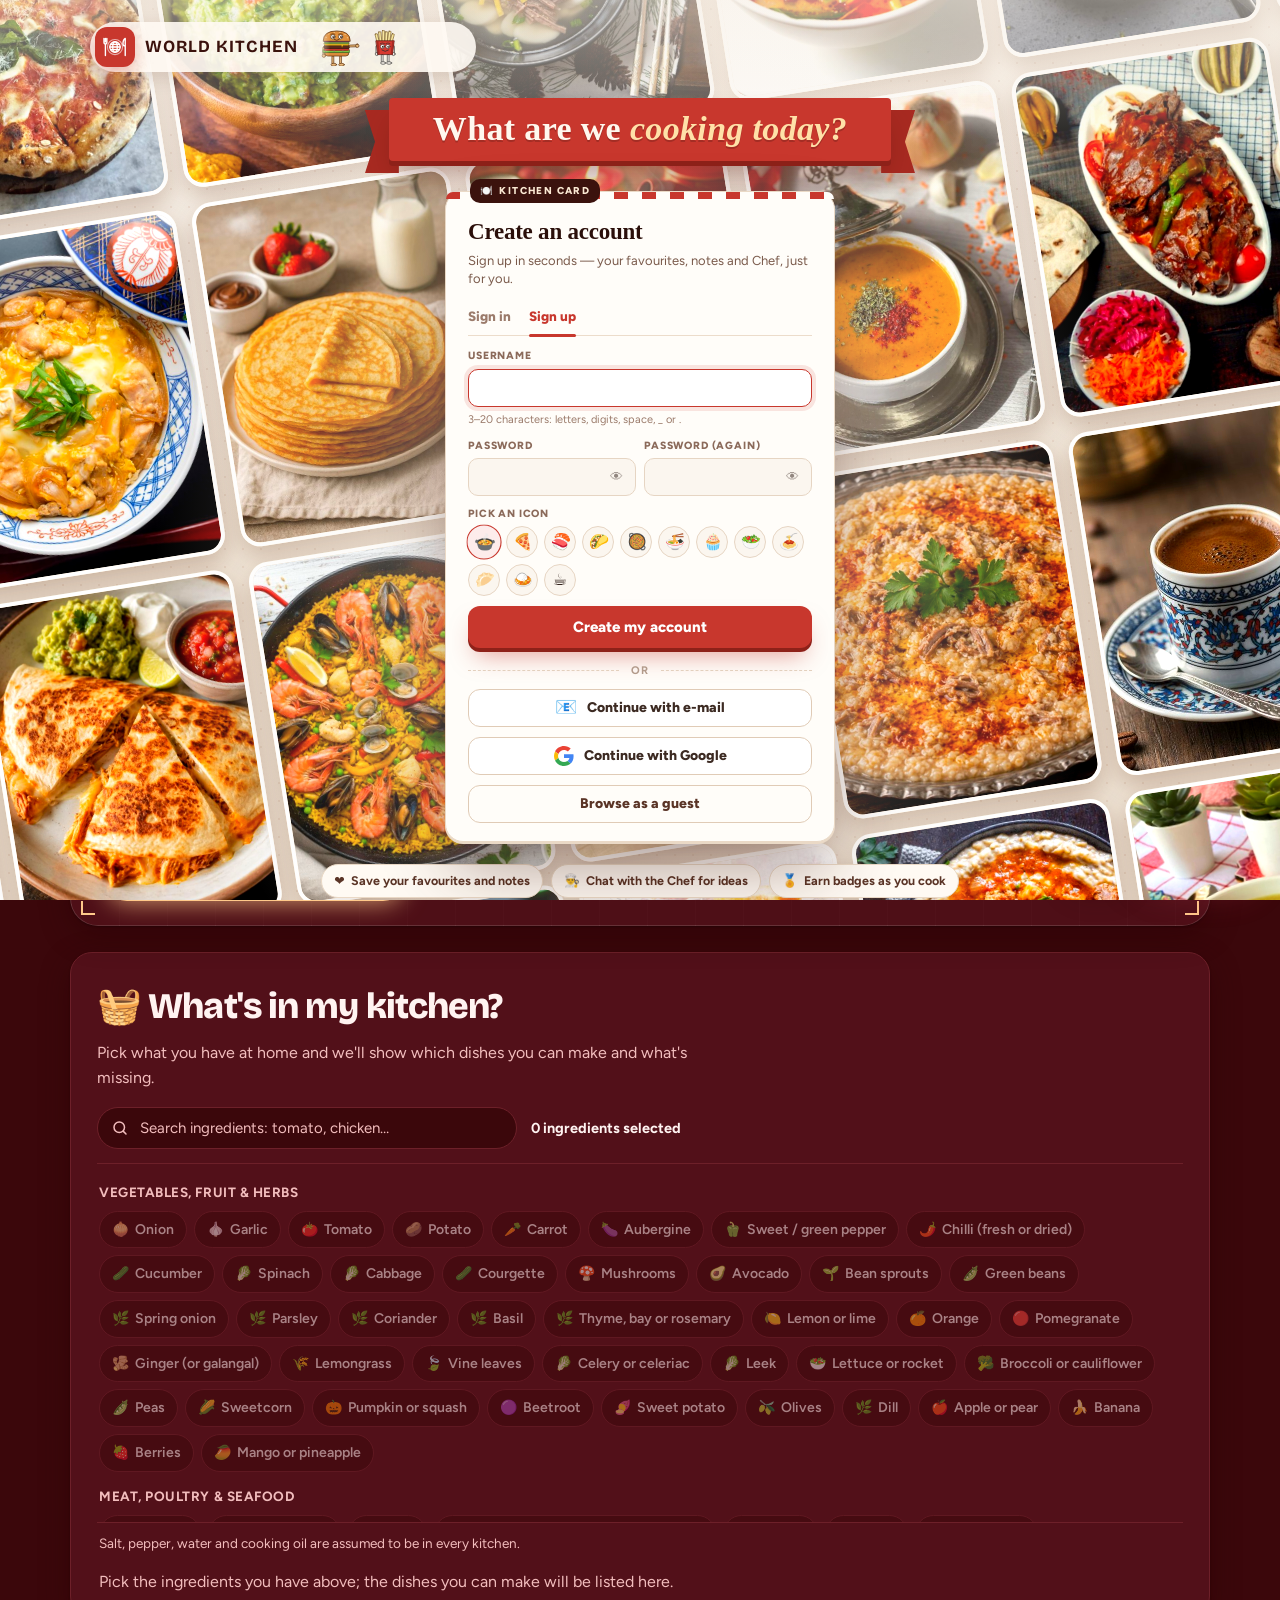
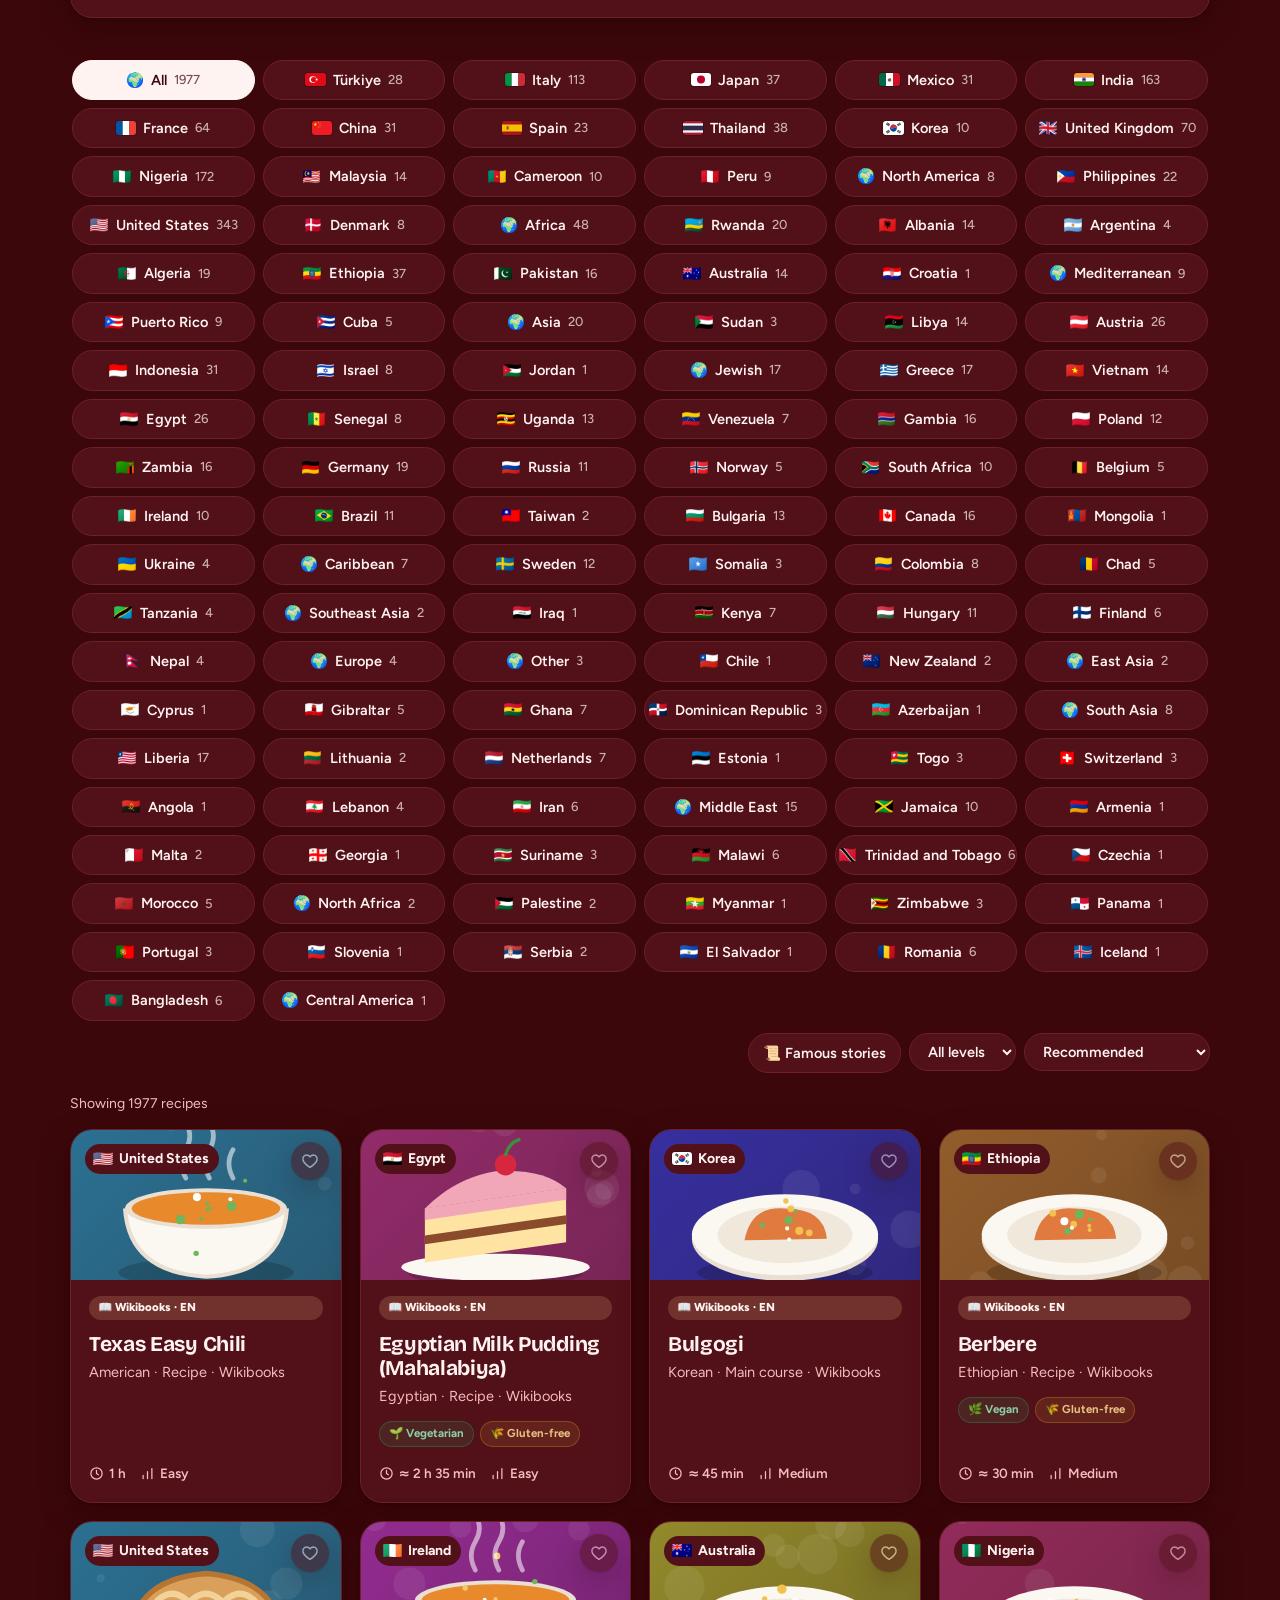
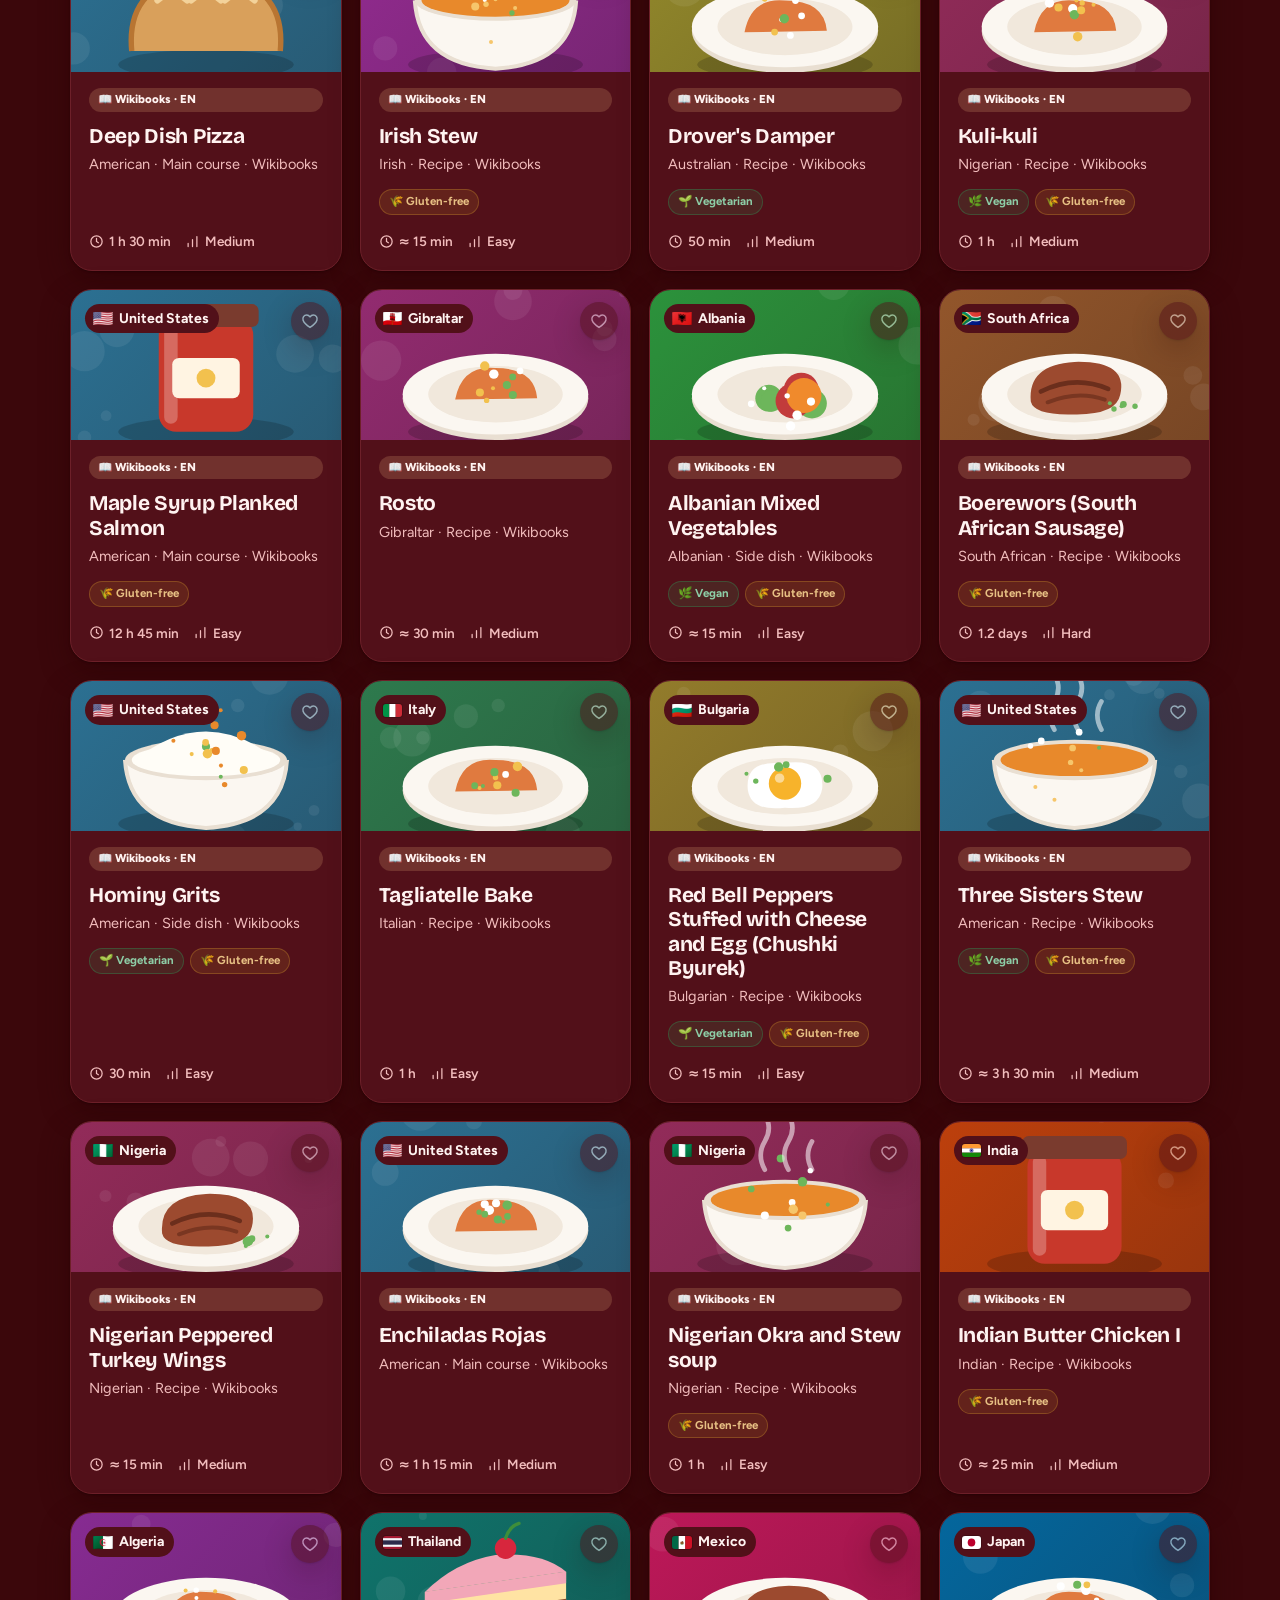
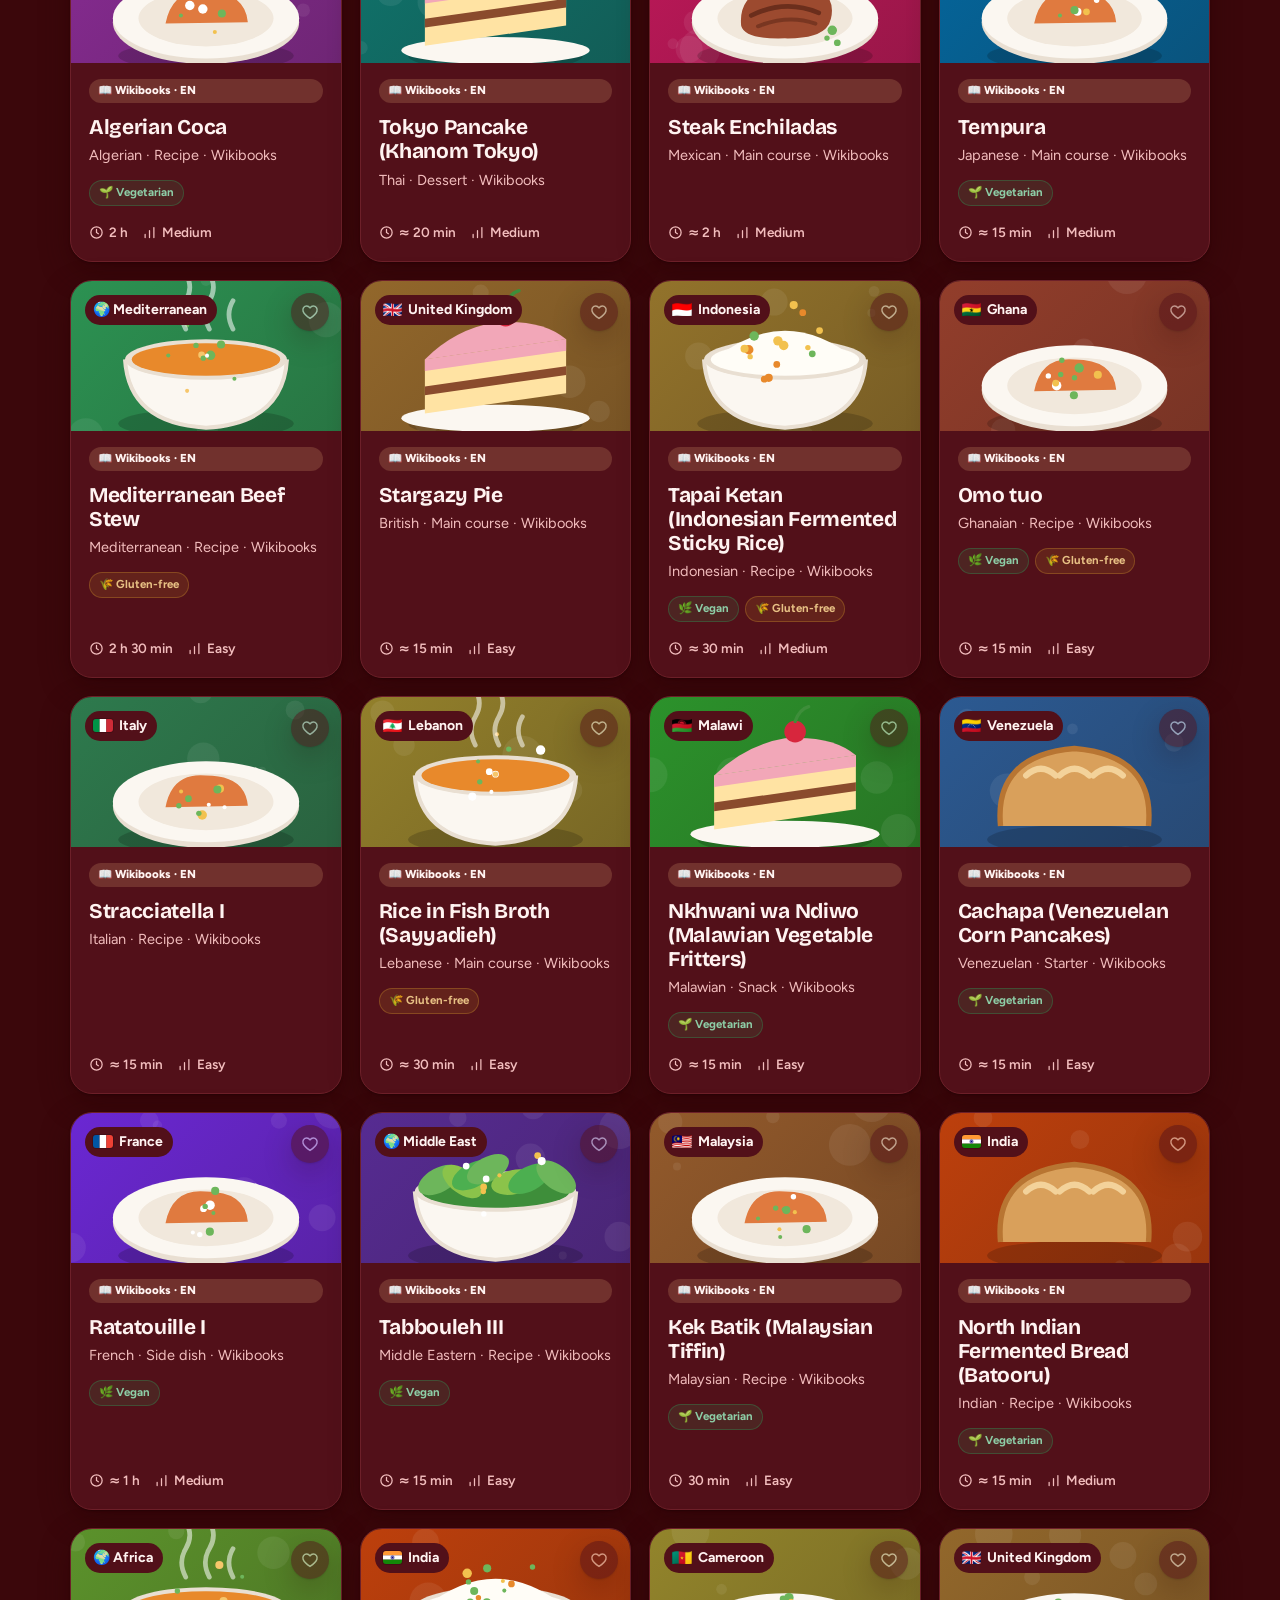
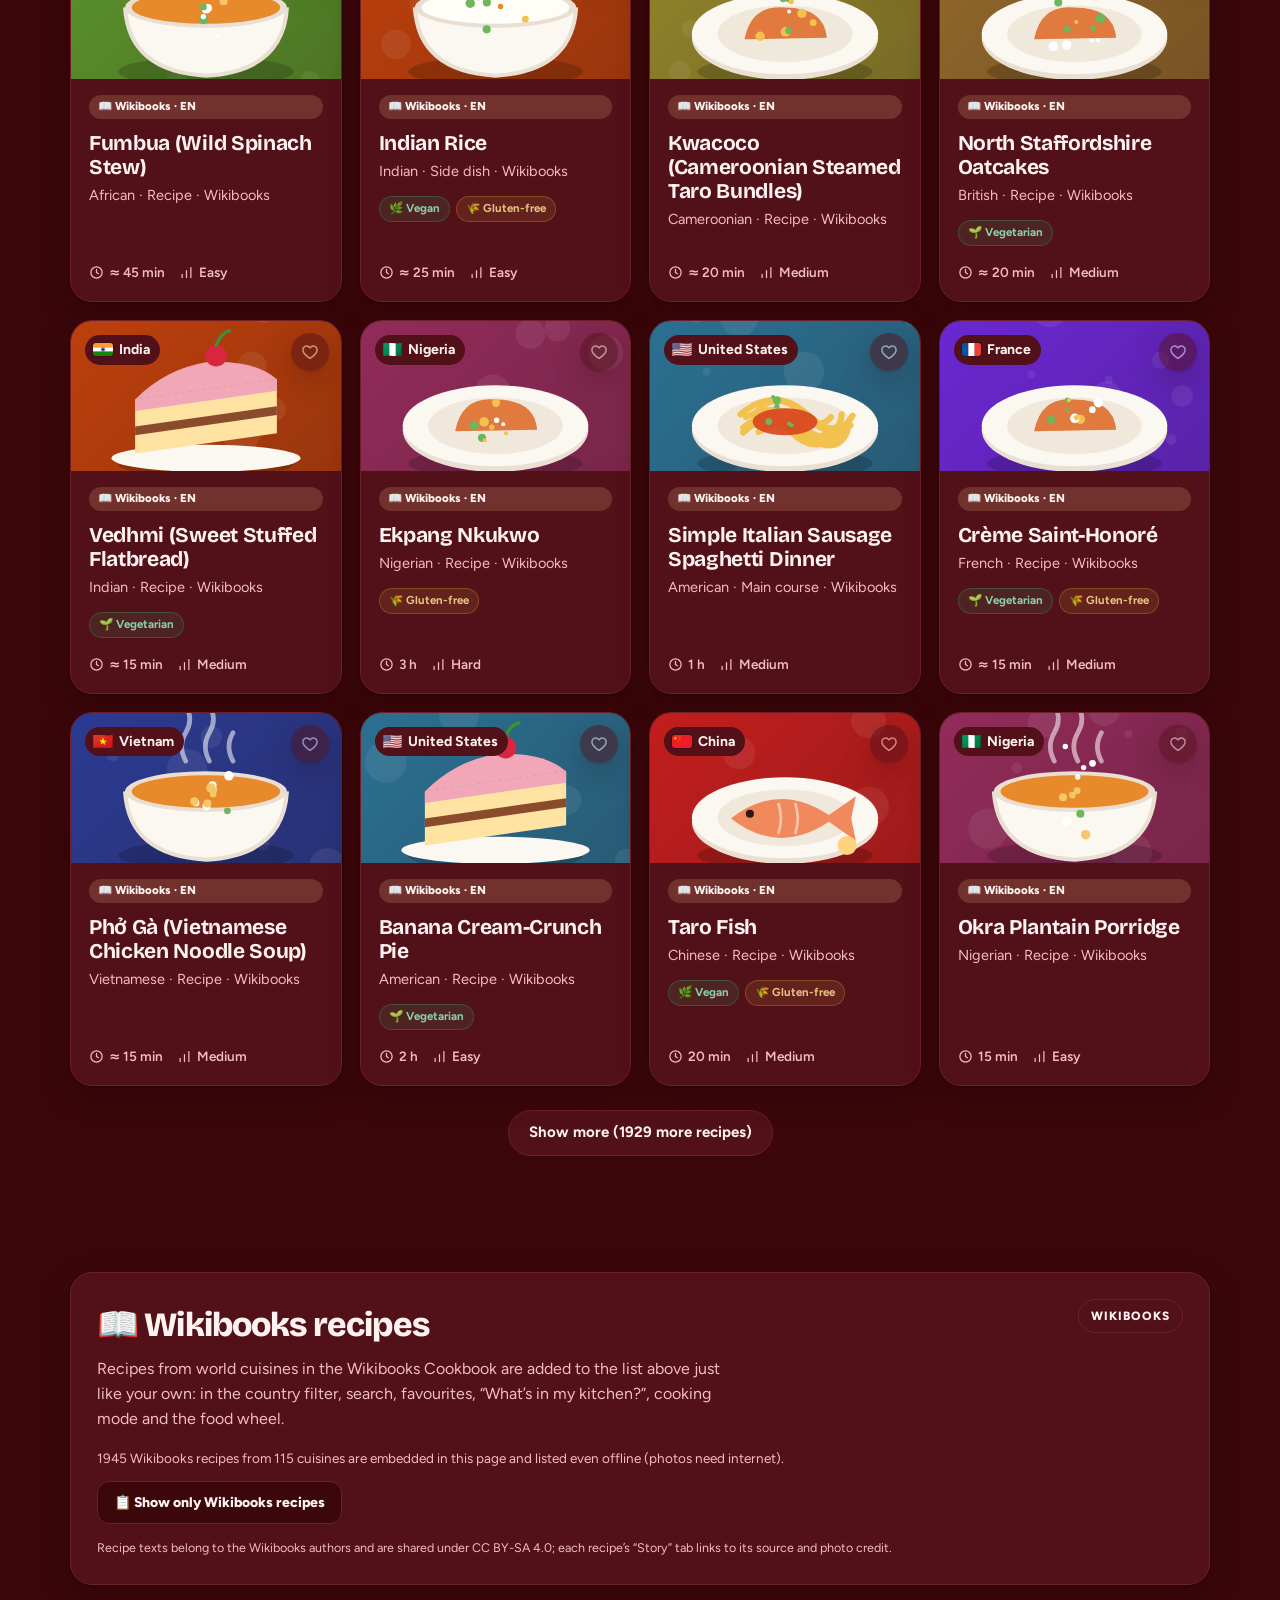
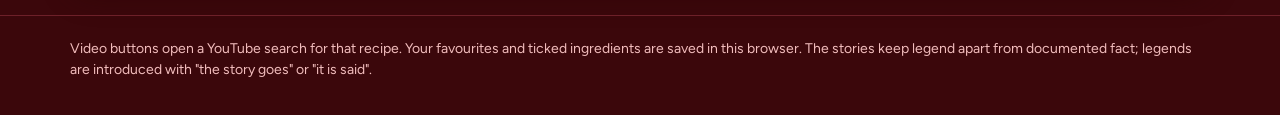
